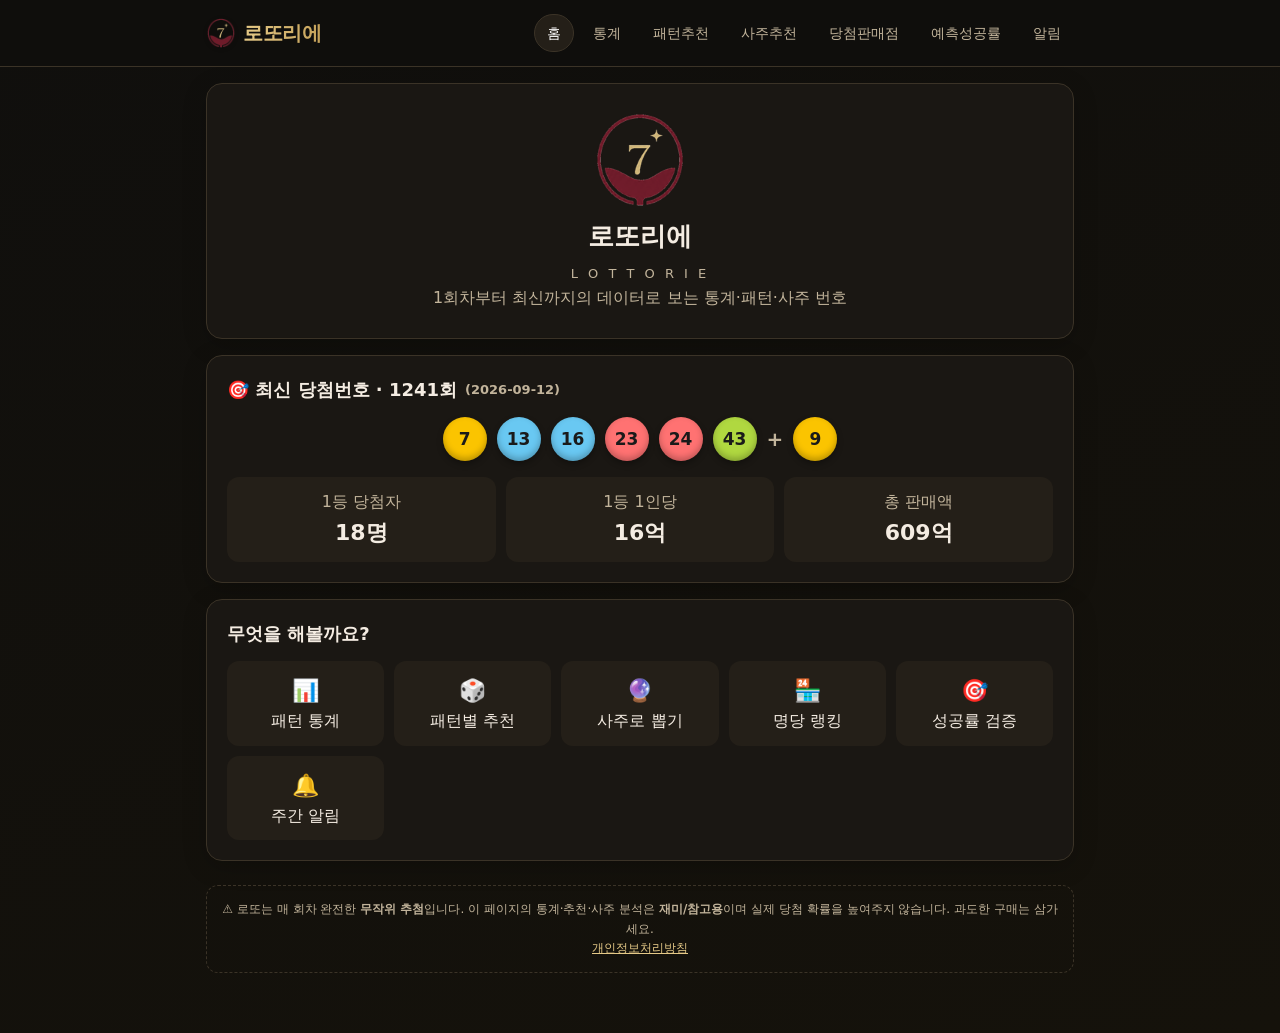
==== docs/index.html @ 9580b94c "자동 업데이트: 최신 회차 반영" ====
<!DOCTYPE html>
<html lang="ko">
<head>
<meta charset="utf-8">
<meta name="viewport" content="width=device-width, initial-scale=1">
<title>로또리에 Lottorie — 통계·패턴·사주 번호</title>
<link rel="icon" type="image/png" href="[data-uri]">
<link rel="apple-touch-icon" href="[data-uri]">
<style>
:root{--bg:#100f0d;--card:#1a1713;--card2:#241f18;--line:#3b3327;--txt:#f4ece2;
--muted:#c2b49b;--accent:#e5c987;--accent2:#c5a25a;--good:#4fb98a;--warn:#e5c987;
--wine:#7a1f2f;--gold:#e5c987;}
*{box-sizing:border-box;margin:0;padding:0}
body{font-family:'Malgun Gothic','Apple SD Gothic Neo',system-ui,sans-serif;
background:linear-gradient(160deg,#100f0d,#15120b);color:var(--txt);min-height:100vh;line-height:1.6}
a{color:inherit;text-decoration:none}
.wrap{max-width:900px;margin:0 auto;padding:0 16px 60px}
header{position:sticky;top:0;z-index:10;background:rgba(16,15,13,.95);backdrop-filter:blur(8px);border-bottom:1px solid var(--line)}
.head-in{max-width:900px;margin:0 auto;padding:14px 16px;display:flex;align-items:center;gap:10px;flex-wrap:wrap}
.logo{font-size:20px;font-weight:800;letter-spacing:-.5px;cursor:pointer;display:inline-flex;align-items:center;gap:7px}
.logo-img{width:30px;height:30px;object-fit:contain;filter:drop-shadow(0 1px 2px rgba(0,0,0,.3))}
.hero-logo{width:96px;height:96px;object-fit:contain;display:block;margin:0 auto 8px}
[onclick]{cursor:pointer}   /* 클릭 가능한 요소는 손가락 커서 */
.logo span{background:linear-gradient(90deg,var(--accent),var(--accent2));-webkit-background-clip:text;background-clip:text;color:transparent}
nav{display:flex;gap:6px;flex-wrap:wrap;margin-left:auto}
nav a{padding:7px 12px;border-radius:20px;font-size:14px;color:var(--muted);border:1px solid transparent;cursor:pointer}
nav a:hover{color:#fff;background:var(--card)}
nav a.active{color:#fff;background:var(--card2);border-color:var(--line)}
.card{background:var(--card);border:1px solid var(--line);border-radius:16px;padding:20px;margin:16px 0;box-shadow:0 6px 24px rgba(0,0,0,.2)}
.card h2{font-size:18px;margin-bottom:12px;display:flex;align-items:center;gap:8px}
.card h3{font-size:15px;color:var(--muted);margin:14px 0 8px}
.hero{text-align:center;padding:28px 20px}.hero h1{font-size:26px;margin-bottom:6px}.hero p{color:var(--muted)}
.balls{display:flex;gap:10px;flex-wrap:wrap;justify-content:center;margin:10px 0}
.ball{width:44px;height:44px;border-radius:50%;display:flex;align-items:center;justify-content:center;font-weight:800;color:#1a1a1a;font-size:17px;box-shadow:inset 0 -3px 6px rgba(0,0,0,.25),0 3px 6px rgba(0,0,0,.3)}
.b1{background:#fbc400}.b2{background:#69c8f2}.b3{background:#ff7272}.b4{background:#aaaaaa}.b5{background:#b0d840}
.ball.sm{width:34px;height:34px;font-size:14px}
.plus{align-self:center;color:var(--muted);font-weight:800;font-size:20px}
.ball-oh{font-size:12px;color:var(--muted);text-align:center;width:44px}
.btn{display:inline-block;padding:11px 20px;border-radius:12px;border:none;cursor:pointer;font-weight:700;font-size:15px;color:#fff;background:linear-gradient(135deg,#9a2739,#6f1b29);box-shadow:0 2px 10px rgba(122,31,47,.35)}
.btn:hover{filter:brightness(1.1)}.btn.ghost{background:var(--card2);border:1px solid var(--line)}
label{display:block;font-size:13px;color:var(--muted);margin:10px 0 4px}
input,select{width:100%;padding:10px 12px;border-radius:10px;border:1px solid var(--line);background:var(--card2);color:#fff;font-size:15px}
.row{display:flex;gap:10px;flex-wrap:wrap}.row>div{flex:1;min-width:90px}
.radio{display:inline-flex;gap:6px;align-items:center;width:auto;margin-right:14px}.radio input{width:auto}
table{width:100%;border-collapse:collapse;font-size:14px}
th,td{padding:9px 8px;text-align:left;border-bottom:1px solid var(--line)}
th{color:var(--muted);font-weight:600}tr:hover td{background:var(--card2)}
.rank-badge{display:inline-block;min-width:26px;text-align:center;padding:2px 8px;border-radius:8px;background:var(--card2);font-weight:700;font-size:13px}
.gold{background:linear-gradient(135deg,#f0dca2,#d8b46a);color:#2a1a10}
.freqrow{display:flex;align-items:center;gap:8px;margin:3px 0;font-size:13px}
.freqrow .n{width:28px;color:var(--muted)}
.bar{height:14px;border-radius:7px;background:linear-gradient(90deg,var(--accent),var(--accent2))}
.tag{display:inline-block;padding:3px 10px;border-radius:20px;font-size:12px;background:var(--card2);border:1px solid var(--line);color:var(--muted)}
.oh-목{color:#7ee081}.oh-화{color:#ff8a8a}.oh-토{color:#ffd479}.oh-금{color:#e0e0e0}.oh-수{color:#7ab8ff}
.grid{display:grid;grid-template-columns:repeat(auto-fit,minmax(150px,1fr));gap:10px}
.mini{background:var(--card2);border-radius:12px;padding:12px;text-align:center}.mini .big{font-size:22px;font-weight:800}
.muted{color:var(--muted)}
.disc{font-size:12px;color:var(--muted);text-align:center;margin-top:24px;padding:14px;border:1px dashed var(--line);border-radius:12px}
.strat{border-left:3px solid var(--accent);padding-left:12px;margin:14px 0}.strat .name{font-weight:700}
.page{display:none}.page.active{display:block}
</style>
</head>
<body>
<header><div class="head-in">
  <div class="logo" onclick="go('home')" title="홈으로"><img class="logo-img" src="[data-uri]" alt=""><span>로또리에</span></div>
  <nav id="nav">
    <a data-p="home" class="active">홈</a>
    <a data-p="stats">통계</a>
    <a data-p="rec">패턴추천</a>
    <a data-p="saju">사주추천</a>
    <a data-p="stores">당첨판매점</a>
    <a data-p="predict">예측성공률</a>
    <a data-p="notif">알림</a>
  </nav>
</div></header>

<div class="wrap">
  <div id="home" class="page active"></div>
  <div id="stats" class="page"></div>
  <div id="rec" class="page"></div>
  <div id="saju" class="page"></div>
  <div id="stores" class="page"></div>
  <div id="predict" class="page"></div>
  <div id="notif" class="page"></div>

  <div class="disc">⚠️ 로또는 매 회차 완전한 <b>무작위 추첨</b>입니다. 이 페이지의 통계·추천·사주 분석은
  <b>재미/참고용</b>이며 실제 당첨 확률을 높여주지 않습니다. 과도한 구매는 삼가세요.<br>
  <a href="privacy.html" style="color:var(--gold);text-decoration:underline">개인정보처리방침</a></div>
</div>

<script>
const DATA = {"draws":[[1,"2002-12-07",10,23,29,33,37,40,16,0,0,3681782000],[2,"2002-12-14",9,13,21,25,32,42,2,1,2002006800,4904274000],[3,"2002-12-21",11,16,19,21,27,31,30,1,2000000000,4729342000],[4,"2002-12-28",14,27,30,31,40,42,2,0,0,5271464000],[5,"2003-01-04",16,24,29,40,41,42,3,0,0,6277102000],[6,"2003-01-11",14,15,26,27,40,42,34,1,6574451700,15305356000],[7,"2003-01-18",2,9,16,25,26,40,42,0,0,12794890000],[8,"2003-01-25",8,19,25,34,37,39,9,0,0,20751450000],[9,"2003-02-01",2,4,16,17,36,39,14,0,0,73624020000],[10,"2003-02-08",9,25,30,33,41,44,6,13,6430437900,260856392000],[11,"2003-02-15",1,7,36,37,41,42,14,5,4780152300,91925306000],[12,"2003-02-22",2,11,21,25,39,45,44,12,1348845700,76255508000],[13,"2003-03-01",22,23,25,37,38,42,26,0,0,66532136000],[14,"2003-03-08",2,6,12,31,33,40,15,4,9375048300,99838648000],[15,"2003-03-15",3,4,16,30,31,37,13,1,17014245000,73264910000],[16,"2003-03-22",6,7,24,37,38,40,33,4,4377146100,75777348000],[17,"2003-03-29",3,4,9,17,32,37,1,3,5349491200,72718152000],[18,"2003-04-05",3,12,13,19,32,35,29,0,0,66371660000],[19,"2003-04-12",6,30,38,39,40,43,26,1,40722959400,105957818000],[20,"2003-04-19",10,14,18,20,23,30,41,1,19352212800,81056776000],[21,"2003-04-26",6,12,17,18,31,32,21,23,797475400,84247142000],[22,"2003-05-03",4,5,6,8,17,39,25,4,4552194900,79455152000],[23,"2003-05-10",5,13,17,18,33,42,44,4,4317947700,77374256000],[24,"2003-05-17",7,8,27,29,36,43,6,0,0,78486634000],[25,"2003-05-24",2,4,21,26,43,44,16,2,24227745300,120073768000],[26,"2003-05-31",4,5,7,18,20,25,31,5,3495069900,80193026000],[27,"2003-06-07",1,20,26,28,37,43,27,2,9543982500,76145050000],[28,"2003-06-14",9,18,23,25,35,37,1,10,1700361100,75448366000],[29,"2003-06-21",1,5,13,34,39,40,11,5,3552594000,74523120000],[30,"2003-06-28",8,17,20,35,36,44,4,2,8728555500,72399690000],[31,"2003-07-05",7,9,18,23,28,35,32,2,8106672900,71317306000],[32,"2003-07-12",6,14,19,25,34,44,11,10,1634528300,71179198000],[33,"2003-07-19",4,7,32,33,40,41,9,1,14903517600,67457252000],[34,"2003-07-26",9,26,35,37,40,42,2,5,3056918000,69389894000],[35,"2003-08-02",2,3,11,26,37,43,39,3,5054598200,66143062000],[36,"2003-08-09",1,10,23,26,28,40,31,1,16014475800,66856686000],[37,"2003-08-16",7,27,30,33,35,37,42,3,4985999400,65509794000],[38,"2003-08-23",16,17,22,30,37,43,36,3,5374866400,67369284000],[39,"2003-08-30",6,7,13,15,21,43,8,6,2623748800,66094476000],[40,"2003-09-06",7,13,18,19,25,26,6,13,1147652400,65699086000],[41,"2003-09-13",13,20,23,35,38,43,34,0,0,57624562000],[42,"2003-09-20",17,18,19,21,23,32,1,6,6899280100,119909740000],[43,"2003-09-27",6,31,35,38,39,44,1,1,17749630800,74686296000],[44,"2003-10-04",3,11,21,30,38,45,39,5,3362155800,69956950000],[45,"2003-10-11",1,10,20,27,33,35,17,2,8356417800,71216232000],[46,"2003-10-18",8,13,15,23,31,38,39,3,5327758800,68181568000],[47,"2003-10-25",14,17,26,31,36,45,27,5,3250042400,67756694000],[48,"2003-11-01",6,10,18,26,37,38,3,6,2415673600,65806832000],[49,"2003-11-08",4,7,16,19,33,40,30,7,1967504600,64501142000],[50,"2003-11-15",2,10,12,15,22,44,1,3,5227061400,65563234000],[51,"2003-11-22",2,3,11,16,26,44,35,6,2421117000,62553680000],[52,"2003-11-29",2,4,15,16,20,29,1,4,3900844900,64393446000],[53,"2003-12-06",7,8,14,32,33,39,42,3,5014371000,64996010000],[54,"2003-12-13",1,8,21,27,36,39,37,3,5148626600,63833006000],[55,"2003-12-20",17,21,31,37,40,44,7,2,7088799600,62195764000],[56,"2003-12-27",10,14,30,31,33,37,19,4,3777570900,65258932000],[57,"2004-01-03",7,10,16,25,29,44,6,4,4114411900,70132666000],[58,"2004-01-10",10,24,25,33,40,44,1,4,3676429200,66638136000],[59,"2004-01-17",6,29,36,39,41,45,13,4,4127587300,67563698000],[60,"2004-01-24",2,8,25,36,39,42,11,7,2172504600,65405936000],[61,"2004-01-31",14,15,19,30,38,43,8,5,3541038800,73312994000],[62,"2004-02-07",3,8,15,27,29,35,21,1,15817286400,66740368000],[63,"2004-02-14",3,20,23,36,38,40,5,2,7922245500,67074050000],[64,"2004-02-21",14,15,18,21,26,36,39,4,3899818000,65085154000],[65,"2004-02-28",4,25,33,36,40,43,39,4,3727945800,66685144000],[66,"2004-03-06",2,3,7,17,22,24,45,4,3685138200,63378796000],[67,"2004-03-13",3,7,10,15,36,38,33,7,2114436500,64314872000],[68,"2004-03-20",10,12,15,16,26,39,38,5,2945882100,63813236000],[69,"2004-03-27",5,8,14,15,19,39,35,3,4962712200,63711302000],[70,"2004-04-03",5,19,22,25,28,43,26,3,5031277800,63232578000],[71,"2004-04-10",5,9,12,16,29,41,21,0,0,62889986000],[72,"2004-04-17",2,4,11,17,26,27,1,13,3260524600,125651214000],[73,"2004-04-24",3,12,18,32,40,43,38,6,2766662100,72635862000],[74,"2004-05-01",6,15,17,18,35,40,23,3,5284949800,68902158000],[75,"2004-05-08",2,5,24,32,34,44,28,4,3914616900,66138372000],[76,"2004-05-15",1,3,15,22,25,37,43,2,7451022600,65083924000],[77,"2004-05-22",2,18,29,32,43,44,37,3,5155758600,64420666000],[78,"2004-05-29",10,13,25,29,33,35,38,4,3519850000,61257794000],[79,"2004-06-05",3,12,24,27,30,32,14,4,3416443800,60390004000],[80,"2004-06-12",17,18,24,25,26,30,1,1,13809540000,60160440000],[81,"2004-06-19",5,7,11,13,20,33,6,5,2714288880,60983308000],[82,"2004-06-26",1,2,3,14,27,42,39,1,14562494400,61302808000],[83,"2004-07-03",6,10,15,17,19,34,14,2,7086948300,62512062000],[84,"2004-07-10",16,23,27,34,42,45,11,2,7669779000,62780760000],[85,"2004-07-17",6,8,13,23,31,36,21,4,3462109800,59451304000],[86,"2004-07-24",2,12,37,39,41,45,33,1,14252186400,59835968000],[87,"2004-07-31",4,12,16,23,34,43,26,11,1799358055,83793642000],[88,"2004-08-07",1,17,20,24,30,41,27,4,3069709650,51910612000],[89,"2004-08-14",4,26,28,29,33,40,37,3,4248321900,55102179000],[90,"2004-08-21",17,20,29,35,38,44,10,4,3291435300,55493544000],[91,"2004-08-28",1,21,24,26,29,42,27,4,3582902400,59061052000],[92,"2004-09-04",3,14,24,33,35,36,17,11,1233270846,58296001000],[93,"2004-09-11",6,22,24,36,38,44,19,6,2269178150,57236313000],[94,"2004-09-18",5,32,34,40,41,45,6,6,2245339950,57144729000],[95,"2004-09-25",8,17,27,31,34,43,14,8,1747741238,60077493000],[96,"2004-10-02",1,3,8,21,22,31,20,7,1847133515,54217572000],[97,"2004-10-09",6,7,14,15,20,36,3,9,1496214000,57713200000],[98,"2004-10-16",6,9,16,23,24,32,43,4,3177972300,56231084000],[99,"2004-10-23",1,3,10,27,29,37,11,6,2169219050,56207491000],[100,"2004-10-30",1,7,11,23,37,42,6,4,3315315525,56561977000],[101,"2004-11-06",1,3,17,32,35,45,8,5,2707297500,57585065000],[102,"2004-11-13",17,22,24,26,35,40,42,9,1457153067,56937962000],[103,"2004-11-20",5,14,15,27,30,45,10,8,1691589563,57420615000],[104,"2004-11-27",17,32,33,34,42,44,35,2,6610743750,56533705000],[105,"2004-12-04",8,10,20,34,41,45,28,4,3416781450,57479716000],[106,"2004-12-11",4,10,12,22,24,33,29,16,810461157,57384485000],[107,"2004-12-18",1,4,5,6,9,31,17,2,6679927800,57545202000],[108,"2004-12-25",7,18,22,23,29,44,12,7,1998900772,58875228000],[109,"2005-01-01",1,5,34,36,42,44,33,12,1246838200,62584098000],[110,"2005-01-08",7,20,22,23,29,43,1,3,4566262000,57625490000],[111,"2005-01-15",7,18,31,33,36,40,27,6,2199047450,57876999000],[112,"2005-01-22",26,29,30,33,41,42,43,9,1567271167,59292005000],[113,"2005-01-29",4,9,28,33,36,45,26,9,1561528934,59258248000],[114,"2005-02-05",11,14,19,26,28,41,2,6,2362345050,60079401000],[115,"2005-02-12",1,2,6,9,25,28,31,9,1488589567,59130557000],[116,"2005-02-19",2,4,25,31,34,37,17,7,1997747315,61606084000],[117,"2005-02-26",5,10,22,34,36,44,35,9,1558378334,59429610000],[118,"2005-03-05",3,4,10,17,19,22,38,10,1297989720,57171934000],[119,"2005-03-12",3,11,13,14,17,21,38,9,1474899400,57800632000],[120,"2005-03-19",4,6,10,11,32,37,30,3,4364530300,57418983000],[121,"2005-03-26",12,28,30,34,38,43,9,2,6839648100,57134544000],[122,"2005-04-02",1,11,16,17,36,40,8,9,1450073800,56171704000],[123,"2005-04-09",7,17,18,28,30,45,27,5,2532982680,54097448000],[124,"2005-04-16",4,16,23,25,29,42,1,9,1395936267,54180838000],[125,"2005-04-23",2,8,32,33,35,36,18,7,1754870786,53149705000],[126,"2005-04-30",7,20,22,27,40,43,1,9,1369301500,52748965000],[127,"2005-05-07",3,5,10,29,32,43,35,6,1965939150,50752603000],[128,"2005-05-14",12,30,34,36,37,45,39,6,2064043100,52310392000],[129,"2005-05-21",19,23,25,28,38,42,17,11,1093629655,51555754000],[130,"2005-05-28",7,19,24,27,42,45,31,4,3036496650,51359012000],[131,"2005-06-04",8,10,11,14,15,21,37,8,1451214488,50231773000],[132,"2005-06-11",3,17,23,34,41,45,43,4,2920473525,49921897000],[133,"2005-06-18",4,7,15,18,23,26,13,8,1450242600,50889926000],[134,"2005-06-25",3,12,20,23,31,35,43,5,2349155100,50445575000],[135,"2005-07-02",6,14,22,28,35,39,16,7,1717293515,51062672000],[136,"2005-07-09",2,16,30,36,41,42,11,6,1997694150,51144633000],[137,"2005-07-16",7,9,20,25,36,39,15,9,1270403467,49978654000],[138,"2005-07-23",10,11,27,28,37,39,19,5,2227152000,47688450000],[139,"2005-07-30",9,11,15,20,28,43,13,7,1650210215,48371085000],[140,"2005-08-06",3,13,17,18,19,28,8,5,2109462840,45983464000],[141,"2005-08-13",8,12,29,31,42,43,2,6,1900552400,48016958000],[142,"2005-08-20",12,16,30,34,40,44,19,11,1018265564,48012844000],[143,"2005-08-27",26,27,28,42,43,45,8,3,3954584700,49415357000],[144,"2005-09-03",4,15,17,26,36,37,43,8,1402440413,49202521000],[145,"2005-09-10",2,3,13,20,27,44,9,3,3797838200,48913832000],[146,"2005-09-17",2,19,27,35,41,42,25,2,6043415250,50677555000],[147,"2005-09-24",4,6,13,21,40,42,36,7,1700040215,50345605000],[148,"2005-10-01",21,25,33,34,35,36,17,5,2323596420,49523247000],[149,"2005-10-08",2,11,21,34,41,42,27,7,1639052143,48406950000],[150,"2005-10-15",2,18,25,28,37,39,16,4,2831645850,48763778000],[151,"2005-10-22",1,2,10,13,18,19,15,4,2716634025,47357067000],[152,"2005-10-29",1,5,13,26,29,34,43,5,2278131840,48180334000],[153,"2005-11-05",3,8,11,12,13,36,33,4,2730526125,47777735000],[154,"2005-11-12",6,19,21,35,40,45,20,4,2836628700,48022386000],[155,"2005-11-19",16,19,20,32,33,41,4,9,1193005734,46140202000],[156,"2005-11-26",5,18,28,30,42,45,2,8,1401099900,47344584000],[157,"2005-12-03",19,26,30,33,35,39,37,2,5484903750,46853365000],[158,"2005-12-10",4,9,13,18,21,34,7,10,1069544340,46368888000],[159,"2005-12-17",1,18,30,41,42,43,32,6,1755407300,44311926000],[160,"2005-12-24",3,7,8,34,39,41,1,2,5490805350,46833239000],[161,"2005-12-31",22,34,36,40,42,45,44,7,1996876272,53096453000],[162,"2006-01-07",1,5,21,25,38,41,24,5,2308265760,49050086000],[163,"2006-01-14",7,11,26,28,29,44,16,7,1629726515,49018952000],[164,"2006-01-21",6,9,10,11,39,41,27,3,4054937900,53052119000],[165,"2006-01-28",5,13,18,19,22,42,31,2,6767426700,58088118000],[166,"2006-02-04",9,12,27,36,39,45,14,11,1111299982,52157466000],[167,"2006-02-11",24,27,28,30,36,39,4,5,2491222920,52744392000],[168,"2006-02-18",3,10,31,40,42,43,30,5,2349946920,51496212000],[169,"2006-02-25",16,27,35,37,43,45,19,5,2482888380,52076183000],[170,"2006-03-04",2,11,13,15,31,42,10,6,1923108250,49718245000],[171,"2006-03-11",4,16,25,29,34,35,1,6,1961339700,50357474000],[172,"2006-03-18",4,19,21,24,26,41,35,11,1081154073,50758266000],[173,"2006-03-25",3,9,24,30,33,34,18,8,1487736788,52286521000],[174,"2006-04-01",13,14,18,22,35,39,16,7,1771103058,52340568000],[175,"2006-04-08",19,26,28,31,33,36,17,5,2371132620,50895147000],[176,"2006-04-15",4,17,30,32,33,34,15,5,2314663080,50488528000],[177,"2006-04-22",1,10,13,16,37,43,6,7,1693285500,50480325000],[178,"2006-04-29",1,5,11,12,18,23,9,5,2254621080,49582758000],[179,"2006-05-06",5,9,17,25,39,43,32,10,1081093920,47291694000],[180,"2006-05-13",2,15,20,21,29,34,22,2,5763371550,48895477000],[181,"2006-05-20",14,21,23,32,40,45,44,6,1941763300,49124446000],[182,"2006-05-27",13,15,27,29,34,40,35,3,3721439400,47222594000],[183,"2006-06-03",2,18,24,34,40,42,5,6,1777221500,45938460000],[184,"2006-06-10",1,2,6,16,20,33,41,6,1747753050,45503351000],[185,"2006-06-17",1,2,4,8,19,38,14,3,3522485800,45783088000],[186,"2006-06-24",4,10,14,19,21,45,9,9,1187882600,45484428000],[187,"2006-07-01",1,2,8,18,29,38,42,7,1544733900,45855961000],[188,"2006-07-08",19,24,27,30,31,34,36,3,3501405200,45176242000],[189,"2006-07-15",8,14,32,35,37,45,28,3,3461775100,43650551000],[190,"2006-07-22",8,14,18,30,31,44,15,6,1784159450,44864459000],[191,"2006-07-29",5,6,24,25,32,37,8,4,2577114675,44534869000],[192,"2006-08-05",4,8,11,18,37,45,33,4,2445348375,42035065000],[193,"2006-08-12",6,14,18,26,36,39,13,3,3404449700,43788477000],[194,"2006-08-19",15,20,23,26,39,44,28,4,2650567875,44511515000],[195,"2006-08-26",7,10,19,22,35,40,31,11,918992591,44374725000],[196,"2006-09-02",35,36,37,41,44,45,30,15,727876520,45773496000],[197,"2006-09-09",7,12,16,34,42,45,4,6,1803018300,45993306000],[198,"2006-09-16",12,19,20,25,41,45,2,6,1797855050,45614021000],[199,"2006-09-23",14,21,22,25,30,36,43,2,5344252200,45021068000],[200,"2006-09-30",5,6,13,14,17,20,7,8,1344616613,46640423000],[201,"2006-10-07",3,11,24,38,39,44,26,1,9719465400,42254768000],[202,"2006-10-14",12,14,27,33,39,44,17,6,1893391700,48304034000],[203,"2006-10-21",1,3,11,24,30,32,7,5,2164564740,47033359000],[204,"2006-10-28",3,12,14,35,40,45,5,8,1358347125,46077750000],[205,"2006-11-04",1,3,21,29,35,37,30,6,1835221800,46330516000],[206,"2006-11-11",1,2,3,15,20,25,43,5,2032859340,44326979000],[207,"2006-11-18",3,11,14,31,32,37,38,5,2104673760,45282336000],[208,"2006-11-25",14,25,31,34,40,44,24,6,1760767400,45516378000],[209,"2006-12-02",2,7,18,20,24,33,37,6,1660896350,43753377000],[210,"2006-12-09",10,19,22,23,25,37,39,2,5139085950,44757963000],[211,"2006-12-16",12,13,17,20,33,41,8,10,1035800250,45332675000],[212,"2006-12-23",11,12,18,21,31,38,8,4,2660747250,46139120000],[213,"2006-12-30",2,3,4,5,20,24,42,8,1376678025,48745094000],[214,"2007-01-06",5,7,20,25,28,37,32,8,1406980875,49195740000],[215,"2007-01-13",2,3,7,15,43,44,4,7,1587689615,47675761000],[216,"2007-01-20",7,16,17,33,36,40,1,13,848506108,48342018000],[217,"2007-01-27",16,20,27,33,35,39,38,7,1611246172,48260644000],[218,"2007-02-03",1,8,14,18,29,44,20,4,2779075800,47018314000],[219,"2007-02-10",4,11,20,26,35,37,16,9,1208409167,46903745000],[220,"2007-02-17",5,11,19,21,34,43,31,6,1958094950,50383399000],[221,"2007-02-24",2,20,33,35,37,40,10,6,1800104250,47674135000],[222,"2007-03-03",5,7,28,29,39,43,44,5,2275193820,47735197000],[223,"2007-03-10",1,3,18,20,26,27,38,7,1498170600,46036874000],[224,"2007-03-17",4,19,26,27,30,42,7,6,1808969950,46435109000],[225,"2007-03-24",5,11,13,19,31,36,7,6,1777201800,46352016000],[226,"2007-03-31",2,6,8,14,21,22,34,6,1744100150,45145643000],[227,"2007-04-07",4,5,15,16,22,42,2,2,5253542400,44444776000],[228,"2007-04-14",17,25,35,36,39,44,23,9,1146700334,44764100000],[229,"2007-04-21",4,5,9,11,23,38,35,7,1451441100,44762989000],[230,"2007-04-28",5,11,14,29,32,33,12,8,1292929163,44191351000],[231,"2007-05-05",5,10,19,31,44,45,27,9,1088365900,42355627000],[232,"2007-05-12",8,9,10,12,24,44,35,9,1110918400,43564632000],[233,"2007-05-19",4,6,13,17,28,40,39,10,999153750,43516805000],[234,"2007-05-26",13,21,22,24,26,37,4,4,2519743875,42814085000],[235,"2007-06-02",21,22,26,27,31,37,8,3,3433330100,43347391000],[236,"2007-06-09",1,4,8,13,37,39,7,2,5030040150,42941871000],[237,"2007-06-16",1,11,17,21,24,44,33,7,1440630729,43358287000],[238,"2007-06-23",2,4,15,28,31,34,35,9,1121660567,42952477000],[239,"2007-06-30",11,15,24,39,41,44,7,9,1134140167,43296565000],[240,"2007-07-07",6,10,16,40,41,43,21,2,5098251450,43603443000],[241,"2007-07-14",2,16,24,27,28,35,21,4,2552016300,43246894000],[242,"2007-07-21",4,19,20,21,32,34,43,8,1234542375,42679760000],[243,"2007-07-28",2,12,17,19,28,42,34,4,2408850000,41304830000],[244,"2007-08-04",13,16,25,36,37,38,19,1,9121583100,39411047000],[245,"2007-08-11",9,11,27,31,32,38,22,7,1382583129,41854623000],[246,"2007-08-18",13,18,21,23,26,39,15,5,1911774240,41453154000],[247,"2007-08-25",12,15,28,36,39,40,13,6,1669313900,42231698000],[248,"2007-09-01",3,8,17,23,38,45,13,8,1227479363,42348403000],[249,"2007-09-08",3,8,27,31,41,44,11,6,1663568700,42539134000],[250,"2007-09-15",19,23,30,37,43,45,38,5,1994726280,42122808000],[251,"2007-09-22",6,7,19,25,28,38,45,8,1282616400,44493014000],[252,"2007-09-29",14,23,26,31,39,45,28,7,1391089715,41207920000],[253,"2007-10-06",8,19,25,31,34,36,33,4,2466189525,42309347000],[254,"2007-10-13",1,5,19,20,24,30,27,1,9741015900,42259113000],[255,"2007-10-20",1,5,6,24,27,42,32,6,1598618550,41425341000],[256,"2007-10-27",4,11,14,21,23,43,32,2,4891017000,41996580000],[257,"2007-11-03",6,13,27,31,32,37,4,4,2391377025,41433637000],[258,"2007-11-10",14,27,30,31,38,40,17,4,2426434350,41364428000],[259,"2007-11-17",4,5,14,35,42,45,34,2,4838533500,40905570000],[260,"2007-11-24",7,12,15,24,37,40,43,4,2310085575,40140211000],[261,"2007-12-01",6,11,16,18,31,43,2,3,3192299100,20607538165],[262,"2007-12-08",9,12,24,25,29,31,36,2,4518741600,19616145108],[263,"2007-12-15",1,27,28,32,37,40,18,6,1551704900,19838573376],[264,"2007-12-22",9,16,27,36,41,44,5,7,1344889200,19891628839],[265,"2007-12-29",5,9,34,37,38,39,12,8,1200838575,20456996760],[266,"2008-01-05",3,4,9,11,22,42,37,3,3207211700,20968541748],[267,"2008-01-12",7,8,24,34,36,41,1,3,3257663300,20917945142],[268,"2008-01-19",3,10,19,24,32,45,12,7,1350954515,20606907527],[269,"2008-01-26",5,18,20,36,42,43,32,5,1961399940,20678823238],[270,"2008-02-02",5,9,12,20,21,26,27,5,1927830060,20922697382],[271,"2008-02-09",3,8,9,27,29,40,36,6,1565918150,20439844690],[272,"2008-02-16",7,9,12,27,39,43,28,9,1104622800,21655346728],[273,"2008-02-23",1,8,24,31,34,44,6,3,3339543100,21408110043],[274,"2008-03-01",13,14,15,26,35,39,25,4,2505085575,21315887777],[275,"2008-03-08",14,19,20,35,38,40,26,1,10044066900,21164930256],[276,"2008-03-15",4,15,21,33,39,41,25,3,3312569000,21283853797],[277,"2008-03-22",10,12,13,15,25,29,20,3,3272627800,20934378077],[278,"2008-03-29",3,11,37,39,41,43,13,3,3186530000,20544124135],[279,"2008-04-05",7,16,31,36,37,38,11,5,1914205320,20565294210],[280,"2008-04-12",10,11,23,24,36,37,35,7,1355258529,20337006236],[281,"2008-04-19",1,3,4,6,14,41,12,6,1554683200,20400303156],[282,"2008-04-26",2,5,10,18,31,32,30,7,1322052643,20525598068],[283,"2008-05-03",6,8,18,31,38,45,42,3,3137224600,20066701007],[284,"2008-05-10",2,7,15,24,30,45,28,3,3117640300,19886739840],[285,"2008-05-17",13,33,37,40,41,45,2,3,3164370100,20182483433],[286,"2008-05-24",1,15,19,40,42,44,17,3,3236566300,20472256211],[287,"2008-05-31",6,12,24,27,35,37,41,7,1328657100,20311748165],[288,"2008-06-07",1,12,17,28,35,41,10,4,2357261550,19985090526],[289,"2008-06-14",3,14,33,37,38,42,10,0,0,19703321500],[290,"2008-06-21",8,13,18,32,39,45,7,13,2149214424,49362920581],[291,"2008-06-28",3,7,8,18,20,42,45,7,1450585200,22071714263],[292,"2008-07-05",17,18,31,32,33,34,10,14,720373950,21697345728],[293,"2008-07-12",1,9,17,21,29,33,24,6,1656764400,21199876103],[294,"2008-07-19",6,10,17,30,37,38,40,4,2406504975,20781906500],[295,"2008-07-26",1,4,12,16,18,38,8,0,0,21124067500],[296,"2008-08-02",3,8,15,27,30,45,44,8,3066088275,31688949500],[297,"2008-08-09",6,11,19,20,28,32,34,2,5056668750,21820737500],[298,"2008-08-16",5,9,27,29,37,40,19,1,9909778500,21575837500],[299,"2008-08-23",1,3,20,25,36,45,24,7,1483772529,22231954500],[300,"2008-08-30",7,9,10,12,26,38,39,12,836092425,22232523500],[301,"2008-09-06",7,11,13,33,37,43,26,7,1447385015,22188588500],[302,"2008-09-13",13,19,20,32,38,42,4,2,5472167250,23191302500],[303,"2008-09-20",2,14,17,30,38,45,43,6,1672749000,21420880000],[304,"2008-09-27",4,10,16,26,33,41,38,6,1661646150,21579326500],[305,"2008-10-04",7,8,18,21,23,39,9,5,2008210140,21980329500],[306,"2008-10-11",4,18,23,30,34,41,19,5,2102669520,22210731000],[307,"2008-10-18",5,15,21,23,25,45,12,4,2587643250,21940495000],[308,"2008-10-25",14,15,17,19,37,45,40,1,10232872800,21669708000],[309,"2008-11-01",1,2,5,11,18,36,22,11,901622946,22078764000],[310,"2008-11-08",1,5,19,28,34,41,16,8,1296713325,21859041000],[311,"2008-11-15",4,12,24,27,28,32,10,8,1237691063,21604607500],[312,"2008-11-22",2,3,5,6,12,20,25,15,629017820,21127695500],[313,"2008-11-29",9,17,34,35,43,45,2,6,1715422800,21836048000],[314,"2008-12-06",15,17,19,34,38,41,2,6,1660512200,21164047000],[315,"2008-12-13",1,13,33,35,43,45,23,8,1308728625,22169590000],[316,"2008-12-20",10,11,21,27,31,39,43,6,1673586400,22036884000],[317,"2008-12-27",3,10,11,22,36,39,8,4,2576258550,22067557000],[318,"2009-01-03",2,17,19,20,34,45,21,9,1207436600,23331864000],[319,"2009-01-10",5,8,22,28,33,42,37,5,2135659380,22717591500],[320,"2009-01-17",16,19,23,25,41,45,3,2,5513067900,23329943000],[321,"2009-01-24",12,18,20,21,25,34,42,6,1959136100,25308991000],[322,"2009-01-31",9,18,29,32,38,43,20,6,1904544700,24474147000],[323,"2009-02-07",10,14,15,32,36,42,3,8,1461025388,24604738500],[324,"2009-02-14",2,4,21,25,33,36,17,6,1865130350,23994158500],[325,"2009-02-21",7,17,20,32,44,45,33,6,1806122450,23318489500],[326,"2009-02-28",16,23,25,33,36,39,40,6,1832134550,23612275500],[327,"2009-03-07",6,12,13,17,32,44,24,12,882674750,22895780000],[328,"2009-03-14",1,6,9,16,17,28,24,6,1819795900,23658494000],[329,"2009-03-21",9,17,19,30,35,42,4,6,1830391200,23599252000],[330,"2009-03-28",3,4,16,17,19,20,23,9,1162280200,22929748000],[331,"2009-04-04",4,9,14,26,31,44,39,5,2165902620,23320733500],[332,"2009-04-11",16,17,34,36,42,45,3,8,1359448388,23021278500],[333,"2009-04-18",5,14,27,30,39,43,35,7,1550987143,23009535000],[334,"2009-04-25",13,15,21,29,39,43,33,7,1523002972,22219828000],[335,"2009-05-02",5,9,16,23,26,45,21,5,2037492480,21988739000],[336,"2009-05-09",3,5,20,34,35,44,16,6,1685632650,21534666500],[337,"2009-05-16",1,5,14,18,32,37,4,8,1257500513,21716233500],[338,"2009-05-23",2,13,34,38,42,45,16,3,3383431000,21568010000],[339,"2009-05-30",6,8,14,21,30,37,45,9,1096778334,21017820000],[340,"2009-06-06",18,24,26,29,34,38,32,7,1439393186,21446060500],[341,"2009-06-13",1,8,19,34,39,43,41,7,1497207772,22361224000],[342,"2009-06-20",1,13,14,33,34,43,25,3,3454095800,21891094000],[343,"2009-06-27",1,10,17,29,31,43,15,6,1717153000,21828230000],[344,"2009-07-04",1,2,15,28,34,45,38,7,1467106543,21919443000],[345,"2009-07-11",15,20,23,29,39,42,2,2,5203577550,21765468500],[346,"2009-07-18",5,13,14,22,44,45,33,5,2017727340,21431194500],[347,"2009-07-25",3,8,13,27,32,42,10,7,1456624286,22109870000],[348,"2009-08-01",3,14,17,20,24,31,34,3,3299994000,21393155000],[349,"2009-08-08",5,13,14,20,24,25,36,3,3353209000,21716935000],[350,"2009-08-15",1,8,18,24,29,33,35,9,1101052467,21340547000],[351,"2009-08-22",5,25,27,29,34,36,33,4,2583357150,21973746000],[352,"2009-08-29",5,16,17,20,26,41,24,6,1732858250,22359772500],[353,"2009-09-05",11,16,19,22,29,36,26,2,5290838250,22276462500],[354,"2009-09-12",14,19,36,43,44,45,1,5,2124464340,22354844500],[355,"2009-09-19",5,8,29,30,35,44,38,5,2145424800,22508525000],[356,"2009-09-26",2,8,14,25,29,45,24,9,1157185267,22342479000],[357,"2009-10-03",10,14,18,21,36,37,5,2,5313394350,22616204500],[358,"2009-10-10",1,9,10,12,21,40,37,3,3472654900,22825914500],[359,"2009-10-17",1,10,19,20,24,40,23,8,1286712600,22644128000],[360,"2009-10-24",4,16,23,25,35,40,27,3,3566716200,22859516000],[361,"2009-10-31",5,10,16,24,27,35,33,7,1473115115,22531338000],[362,"2009-11-07",2,3,22,27,30,40,29,6,1729424650,22168181500],[363,"2009-11-14",11,12,14,21,32,38,6,4,2615910600,22431974000],[364,"2009-11-21",2,5,7,14,16,40,4,4,2531914800,22096002000],[365,"2009-11-28",5,15,21,25,26,30,31,1,10697716800,22903033000],[366,"2009-12-05",5,12,19,26,27,44,38,2,5351553900,22981083000],[367,"2009-12-12",3,22,25,29,32,44,19,7,1581736586,23229653500],[368,"2009-12-19",11,21,24,30,39,45,26,7,1465825115,21873023000],[369,"2009-12-26",17,20,35,36,41,43,21,6,1842177750,23358137500],[370,"2010-01-02",16,18,24,42,44,45,17,7,1678941943,24881326000],[371,"2010-01-09",7,9,15,26,27,42,18,7,1524130543,22921583000],[372,"2010-01-16",8,11,14,16,18,21,13,9,1192593200,23083533000],[373,"2010-01-23",15,26,37,42,43,45,9,4,2791801125,23547532500],[374,"2010-01-30",11,13,15,17,25,34,26,2,5528717850,24040659500],[375,"2010-02-06",4,8,19,25,27,45,7,7,1581284058,23932469000],[376,"2010-02-13",1,11,13,24,28,40,7,6,1956915800,25328548000],[377,"2010-02-20",6,22,29,37,43,45,23,3,3912085400,24609217000],[378,"2010-02-27",5,22,29,31,34,39,43,5,2317698240,24433482000],[379,"2010-03-06",6,10,22,31,35,40,19,7,1598999786,23768842500],[380,"2010-03-13",1,2,8,17,26,37,27,4,2684274825,23582185500],[381,"2010-03-20",1,5,10,12,16,20,11,19,565738895,23971556500],[382,"2010-03-27",10,15,22,24,27,42,19,6,1846674900,23700644000],[383,"2010-04-03",4,15,28,33,37,40,25,3,3596522100,23033525500],[384,"2010-04-10",11,22,24,32,36,38,7,3,3658734200,23444471000],[385,"2010-04-17",7,12,19,21,29,32,9,7,1542032700,23121741500],[386,"2010-04-24",4,7,10,19,31,40,26,10,1042953330,22953665500],[387,"2010-05-01",1,26,31,34,40,43,20,4,2675533500,22729980000],[388,"2010-05-08",1,8,9,17,29,32,45,4,2545543875,22154352500],[389,"2010-05-15",7,16,18,20,23,26,3,5,2119027020,22767013500],[390,"2010-05-22",16,17,28,37,39,40,15,1,10373997900,22094836500],[391,"2010-05-29",10,11,18,22,28,39,30,1,10508749800,22580758000],[392,"2010-06-05",1,3,7,8,24,42,43,6,1713528700,22764342000],[393,"2010-06-12",9,16,28,40,41,43,21,8,1362003975,22994558000],[394,"2010-06-19",1,13,20,22,25,28,15,1,10654349100,22596168500],[395,"2010-06-26",11,15,20,26,31,35,7,7,1534635000,23096290000],[396,"2010-07-03",18,20,31,34,40,45,30,2,5296622400,22731868000],[397,"2010-07-10",12,13,17,22,25,33,8,3,3499519700,22945003500],[398,"2010-07-17",10,15,20,23,42,44,7,4,2680625550,22713652000],[399,"2010-07-24",1,2,9,17,19,42,20,8,1276854975,22775893000],[400,"2010-07-31",9,21,27,34,41,43,2,4,2669834325,22689865500],[401,"2010-08-07",6,12,18,31,38,43,9,9,1168214792,21745982500],[402,"2010-08-14",5,9,15,19,22,36,32,4,2662206188,22501473000],[403,"2010-08-21",10,14,22,24,28,37,26,5,2122396875,22455667500],[404,"2010-08-28",5,20,21,24,33,40,36,3,3566659375,22694912500],[405,"2010-09-04",1,2,10,25,26,44,4,3,3543878000,22610452000],[406,"2010-09-11",7,12,21,24,27,36,45,5,2156142450,23031103000],[407,"2010-09-18",6,7,13,16,24,25,1,7,1649707286,24214793000],[408,"2010-09-25",9,20,21,22,30,37,16,5,2235375825,23203355500],[409,"2010-10-02",6,9,21,31,32,40,38,4,2896989750,23962292000],[410,"2010-10-09",1,3,18,32,40,41,16,9,1249335709,23733908500],[411,"2010-10-16",11,14,22,35,37,39,5,12,953227563,23629561000],[412,"2010-10-23",4,7,39,41,42,45,40,7,1656199822,23533090000],[413,"2010-10-30",2,9,15,23,34,40,3,4,2814673500,23462862000],[414,"2010-11-06",2,14,15,22,23,44,43,1,11703832500,23455495000],[415,"2010-11-13",7,17,20,26,30,40,24,8,1334182407,23373024000],[416,"2010-11-20",5,6,8,11,22,26,44,10,1072037100,23427403000],[417,"2010-11-27",4,5,14,20,22,43,44,4,2818329938,22984128000],[418,"2010-12-04",11,13,15,26,28,34,31,8,1435649766,23529027500],[419,"2010-12-11",2,11,13,14,28,30,7,3,3796490750,23254148000],[420,"2010-12-18",4,9,10,29,31,34,27,8,1424856375,23672738000],[421,"2010-12-25",6,11,26,27,28,44,30,5,2321144325,23876010500],[422,"2011-01-01",8,15,19,21,34,44,12,6,2205251375,26365301000],[423,"2011-01-08",1,17,27,28,29,40,5,3,3896153875,24834155500],[424,"2011-01-15",10,11,26,31,34,44,30,10,1109480813,24364222500],[425,"2011-01-22",8,10,14,27,33,38,3,8,1534833000,25229847000],[426,"2011-01-29",4,17,18,27,39,43,19,4,3057233625,25733296000],[427,"2011-02-05",6,7,15,24,28,30,21,1,12571445625,26255527500],[428,"2011-02-12",12,16,19,22,37,40,8,9,1437683209,27342503500],[429,"2011-02-19",3,23,28,34,39,42,16,9,1485904709,26996916500],[430,"2011-02-26",1,3,16,18,30,34,44,8,1611763219,26597436000],[431,"2011-03-05",18,22,25,31,38,45,6,10,1268434013,25830973500],[432,"2011-03-12",2,3,5,11,27,39,33,5,2299427550,26174287000],[433,"2011-03-19",19,23,29,33,35,43,27,11,1182294410,26198303000],[434,"2011-03-26",3,13,20,24,33,37,35,8,1480060266,25789719500],[435,"2011-04-02",8,16,26,30,38,45,42,10,1287550013,26170633500],[436,"2011-04-09",9,14,20,22,33,34,28,8,1512266579,25434508500],[437,"2011-04-16",11,16,29,38,41,44,21,6,2096245438,25399208500],[438,"2011-04-23",6,12,20,26,29,38,45,9,1377142167,25185021000],[439,"2011-04-30",17,20,30,31,37,40,25,6,1900077375,24840354000],[440,"2011-05-07",10,22,28,34,36,44,2,6,1995873000,24905389000],[441,"2011-05-14",1,23,28,30,34,35,9,4,3170417063,25136061000],[442,"2011-05-21",25,27,29,36,38,40,41,9,1413413042,25609971500],[443,"2011-05-28",4,6,10,19,20,44,14,9,1327597584,25618036000],[444,"2011-06-04",11,13,23,35,43,45,17,3,4154188625,25336764500],[445,"2011-06-11",13,20,21,30,39,45,32,7,1791683036,25026540000],[446,"2011-06-18",1,11,12,14,26,35,6,3,4051247625,25297620500],[447,"2011-06-25",2,7,8,9,17,33,34,4,2657941125,24777521000],[448,"2011-07-02",3,7,13,27,40,41,36,3,4026212750,25670631000],[449,"2011-07-09",3,10,20,26,35,43,36,3,4059715250,25107136000],[450,"2011-07-16",6,14,19,21,23,31,13,6,1990391625,24866018000],[451,"2011-07-23",12,15,20,24,30,38,29,13,882138952,24930583500],[452,"2011-07-30",8,10,18,30,32,34,27,9,1276902000,24228379000],[453,"2011-08-06",12,24,33,38,40,42,30,5,2262732375,24027562500],[454,"2011-08-13",13,25,27,34,38,41,10,7,1609125590,24194605500],[455,"2011-08-20",4,19,20,26,30,35,24,7,1635711483,24384925500],[456,"2011-08-27",1,7,12,18,23,27,44,7,1598505054,24710340500],[457,"2011-09-03",8,10,18,23,27,40,33,10,1159902825,24839526000],[458,"2011-09-10",4,9,10,32,36,40,18,8,1608812625,26889128000],[459,"2011-09-17",4,6,10,14,25,40,12,7,1655842233,24945047500],[460,"2011-09-24",8,11,28,30,43,45,41,4,3180895782,25958817500],[461,"2011-10-01",11,18,26,31,37,40,43,6,1948674875,25312294000],[462,"2011-10-08",3,20,24,32,37,45,4,8,1483559297,24662777500],[463,"2011-10-15",23,29,31,33,34,44,40,0,0,24602575500],[464,"2011-10-22",6,12,15,34,42,44,4,13,3355721106,63386137000],[465,"2011-10-29",1,8,11,13,22,38,31,7,1923662893,28896647000],[466,"2011-11-05",4,10,13,23,32,44,20,9,1530313459,29157376500],[467,"2011-11-12",2,12,14,17,24,40,39,9,1435441084,28691953000],[468,"2011-11-19",8,13,15,28,37,43,17,9,1527197167,27799276000],[469,"2011-11-26",4,21,22,34,37,38,33,4,3330131250,26682470000],[470,"2011-12-03",10,16,20,39,41,42,27,3,4333330625,26956482500],[471,"2011-12-10",6,13,29,37,39,41,43,7,1939332858,26746170000],[472,"2011-12-17",16,25,26,31,36,43,44,7,1809656090,25964603500],[473,"2011-12-24",8,13,20,22,23,36,34,4,3250418063,26433618000],[474,"2011-12-31",4,13,18,31,33,45,43,15,936690800,29489241000],[475,"2012-01-07",1,9,14,16,21,29,3,8,1693923047,28021637500],[476,"2012-01-14",9,12,13,15,37,38,27,4,3439851469,27795909500],[477,"2012-01-21",14,25,29,32,33,45,37,8,1919011829,30400704500],[478,"2012-01-28",18,29,30,37,39,43,8,14,987224759,27487950500],[479,"2012-02-04",8,23,25,27,35,44,24,6,2233046500,27424417000],[480,"2012-02-11",3,5,10,17,30,31,16,4,2996742282,27707840500],[481,"2012-02-18",3,4,23,29,40,41,20,3,4639355750,27821308000],[482,"2012-02-25",1,10,16,24,25,35,43,7,1897921179,28100726000],[483,"2012-03-03",12,15,19,22,28,34,5,5,2567196675,27791329500],[484,"2012-03-10",1,3,27,28,32,45,11,6,2305303063,27942989500],[485,"2012-03-17",17,22,26,27,36,39,20,9,1501474917,27846439000],[486,"2012-03-24",1,2,23,25,38,40,43,13,1008634125,27270411500],[487,"2012-03-31",4,8,25,27,37,41,21,8,1638830766,27638251500],[488,"2012-04-07",2,8,17,30,31,38,25,10,1330393575,27106546000],[489,"2012-04-14",2,4,8,15,20,27,11,6,2106360625,26779245000],[490,"2012-04-21",2,7,26,29,40,43,42,7,1860234161,26295060500],[491,"2012-04-28",8,17,35,36,39,42,4,4,3304634438,26706937000],[492,"2012-05-05",22,27,31,35,37,40,42,5,2493013800,25846727000],[493,"2012-05-12",20,22,26,33,36,37,25,9,1451120334,26615919000],[494,"2012-05-19",5,7,8,15,30,43,22,12,1054588407,26660794500],[495,"2012-05-26",4,13,22,27,34,44,6,6,2111645000,26822980000],[496,"2012-06-02",4,13,20,29,36,41,39,4,3285932250,26457902000],[497,"2012-06-09",19,20,23,24,43,44,13,6,2222817813,26205792500],[498,"2012-06-16",13,14,24,32,39,41,3,4,3244503094,26425626500],[499,"2012-06-23",5,20,23,27,35,40,43,3,4070480250,26383816000],[500,"2012-06-30",3,4,12,20,24,34,41,9,1351072375,27006133500],[501,"2012-07-07",1,4,10,17,31,42,2,4,3025200094,26358855500],[502,"2012-07-14",6,22,28,32,34,40,26,6,2201458125,27000320000],[503,"2012-07-21",1,5,27,30,34,36,40,7,1853634911,26786102500],[504,"2012-07-28",6,14,22,26,43,44,31,9,1443236959,25893518500],[505,"2012-08-04",7,20,22,25,38,40,44,6,1917955188,24551611500],[506,"2012-08-11",6,9,11,22,24,30,31,3,4073333875,26181655500],[507,"2012-08-18",12,13,32,33,40,41,4,9,1416438875,26819386500],[508,"2012-08-25",5,27,31,34,35,43,37,8,1599557860,27005195500],[509,"2012-09-01",12,25,29,35,42,43,24,5,2689076100,26695179000],[510,"2012-09-08",12,29,32,33,39,40,42,5,2644158150,26982496000],[511,"2012-09-15",3,7,14,23,26,42,24,6,2165579250,26985154000],[512,"2012-09-22",4,5,9,13,26,27,1,13,940094452,27008900500],[513,"2012-09-29",5,8,21,23,27,33,12,3,4589624750,29158774000],[514,"2012-10-06",1,15,20,26,35,42,9,3,4451055500,27226202000],[515,"2012-10-13",2,11,12,15,23,37,8,1,13200466875,27629467500],[516,"2012-10-20",2,8,23,41,43,44,30,11,1294190182,28192881000],[517,"2012-10-27",1,9,12,28,36,41,10,5,2659057725,27234111500],[518,"2012-11-03",14,23,30,32,34,38,6,6,2263804125,27660783000],[519,"2012-11-10",6,8,13,16,30,43,3,7,1950601393,27807103000],[520,"2012-11-17",4,22,27,28,38,40,1,6,2167205438,27501898500],[521,"2012-11-24",3,7,18,29,32,36,19,8,1693420922,28092686500],[522,"2012-12-01",4,5,13,14,37,41,11,6,2281623000,28526689000],[523,"2012-12-08",1,4,37,38,40,45,7,7,1780355840,26839224500],[524,"2012-12-15",10,11,29,38,41,45,21,4,3491695594,27831051500],[525,"2012-12-22",11,23,26,29,39,44,22,9,1501132375,27783003500],[526,"2012-12-29",7,14,17,20,35,39,31,9,1491031959,28263903500],[527,"2013-01-05",1,12,22,32,33,42,38,13,1032386366,28492817000],[528,"2013-01-12",5,17,25,31,39,40,10,11,1197889125,28774270500],[529,"2013-01-19",18,20,24,27,31,42,39,8,1749114797,28822889500],[530,"2013-01-26",16,23,27,29,33,41,22,11,1231656239,28120541500],[531,"2013-02-02",1,5,9,21,27,35,45,9,1521519750,28783532000],[532,"2013-02-09",16,17,23,24,29,44,3,7,2216896286,30843692000],[533,"2013-02-16",9,14,15,17,31,33,23,8,1785671579,29637678500],[534,"2013-02-23",10,24,26,29,37,38,32,1,14215763250,29613731000],[535,"2013-03-02",11,12,14,15,18,39,34,3,4935603000,30261942000],[536,"2013-03-09",7,8,18,32,37,43,12,11,1308523603,29881734500],[537,"2013-03-16",12,23,26,30,36,43,11,7,2104038911,29726661500],[538,"2013-03-23",6,10,18,31,32,34,11,3,4688021625,29616686500],[539,"2013-03-30",3,19,22,31,42,43,26,9,1621036667,29584435000],[540,"2013-04-06",3,12,13,15,34,36,14,7,1989365250,28369829000],[541,"2013-04-13",8,13,26,28,32,34,43,11,1269327171,28543523500],[542,"2013-04-20",5,6,19,26,41,45,34,6,2335152563,28474580500],[543,"2013-04-27",13,18,26,31,34,44,12,12,1112934844,28285122500],[544,"2013-05-04",5,17,21,25,36,44,10,13,1046388433,28028094500],[545,"2013-05-11",4,24,25,27,34,35,2,11,1198994353,27983585500],[546,"2013-05-18",8,17,20,27,37,43,6,30,405939950,28356583000],[547,"2013-05-25",6,7,15,22,34,39,28,5,2838444450,28984233000],[548,"2013-06-01",1,12,13,21,32,45,14,8,1736871891,28885913500],[549,"2013-06-08",29,31,35,38,40,44,17,8,1760805047,28432305500],[550,"2013-06-15",1,7,14,20,34,37,41,11,1118679205,28220885000],[551,"2013-06-22",3,6,20,24,27,44,25,1,13526973750,28494685000],[552,"2013-06-29",1,10,20,32,35,40,43,10,1330824225,28801193000],[553,"2013-07-06",2,7,17,28,29,39,37,6,2249631438,28243741500],[554,"2013-07-13",13,14,17,32,41,42,6,2,6813893625,28062233000],[555,"2013-07-20",11,17,21,24,26,36,12,8,1711027360,28636908500],[556,"2013-07-27",12,20,23,28,30,44,43,7,2005209161,28687395500],[557,"2013-08-03",4,20,26,28,35,40,31,7,1888069286,27543280000],[558,"2013-08-10",12,15,19,26,40,43,29,10,1315913663,27469500500],[559,"2013-08-17",11,12,25,32,44,45,23,7,1926145608,27866709000],[560,"2013-08-24",1,4,20,23,29,45,28,7,1976697215,28282649000],[561,"2013-08-31",5,7,18,37,42,45,20,5,2753712225,28319191500],[562,"2013-09-07",4,11,13,17,20,31,33,11,1166694614,28144106000],[563,"2013-09-14",5,10,16,17,31,32,21,7,1932735643,28660066000],[564,"2013-09-21",14,19,25,26,27,34,2,7,1934801143,29006234000],[565,"2013-09-28",4,10,18,27,40,45,38,8,1742064469,29778311000],[566,"2013-10-05",4,5,6,25,26,43,41,4,3508951032,28833305500],[567,"2013-10-12",1,10,15,16,32,41,28,6,2318659438,28719735500],[568,"2013-10-19",1,3,17,20,31,44,40,10,1305167550,28840814000],[569,"2013-10-26",3,6,13,23,24,35,1,4,3467925188,29220951000],[570,"2013-11-02",1,12,26,27,29,33,42,9,1527791625,28827139500],[571,"2013-11-09",11,18,21,26,38,43,29,7,1966538465,28246764000],[572,"2013-11-16",3,13,18,33,37,45,1,8,1668216188,28236801000],[573,"2013-11-23",2,4,20,34,35,43,14,8,1645691766,28046360500],[574,"2013-11-30",14,15,16,19,25,43,2,2,6965184938,27941466500],[575,"2013-12-07",2,8,20,30,33,34,6,8,1699267875,28165369000],[576,"2013-12-14",10,11,15,25,35,41,13,3,4321966000,27345574000],[577,"2013-12-21",16,17,22,31,34,37,33,3,4484438375,28505413500],[578,"2013-12-28",5,12,14,32,34,42,16,5,2796466575,29292370500],[579,"2014-01-04",5,7,20,22,37,42,39,11,1396068444,31766435500],[580,"2014-01-11",5,7,9,11,32,35,33,7,2028610500,30257108000],[581,"2014-01-18",3,5,14,20,42,44,33,8,1844554547,30128728500],[582,"2014-01-25",2,12,14,33,40,41,25,4,3560558719,29653476500],[583,"2014-02-01",8,17,27,33,40,44,24,11,1341848353,31337647500],[584,"2014-02-08",7,18,30,39,40,41,36,3,5033183250,30671928000],[585,"2014-02-15",6,7,10,16,38,41,4,9,1620546334,30126501000],[586,"2014-02-22",2,7,12,15,21,34,5,8,1778354344,29751048000],[587,"2014-03-01",14,21,29,31,32,37,17,3,4974577375,29857749500],[588,"2014-03-08",2,8,15,22,25,41,30,5,2889342075,29766550500],[589,"2014-03-15",6,8,28,33,38,39,22,7,2136877983,30321864500],[590,"2014-03-22",20,30,36,38,41,45,23,7,2185183983,30001565500],[591,"2014-03-29",8,13,14,30,38,39,5,5,2964676200,29686973000],[592,"2014-04-05",2,5,6,13,28,44,43,6,2356381688,29048738500],[593,"2014-04-12",9,10,13,24,33,38,28,9,1532833500,29684102000],[594,"2014-04-19",2,8,13,25,28,37,3,11,1255592796,28882221000],[595,"2014-04-26",8,24,28,35,38,40,5,8,1744525219,28898644000],[596,"2014-05-03",3,4,12,14,25,43,17,10,1328267663,28280535500],[597,"2014-05-10",8,10,23,24,35,43,37,13,1057920606,28416180500],[598,"2014-05-17",4,12,24,33,38,45,22,16,833998594,28759275000],[599,"2014-05-24",5,12,17,29,34,35,27,8,1710918329,28690895500],[600,"2014-05-31",5,11,14,27,29,36,44,15,901798725,28186259500],[601,"2014-06-07",2,16,19,31,34,35,37,9,1524565209,27934227500],[602,"2014-06-14",13,14,22,27,30,38,2,8,1689530860,28131427500],[603,"2014-06-21",2,19,25,26,27,43,28,4,3452136563,28138325000],[604,"2014-06-28",2,6,18,21,33,34,30,11,1229141557,28133199500],[605,"2014-07-05",1,2,7,9,10,38,42,9,1394232250,28311462000],[606,"2014-07-12",1,5,6,14,20,39,22,10,1311566850,28464448000],[607,"2014-07-19",8,14,23,36,38,39,13,4,3494480907,28403106500],[608,"2014-07-26",4,8,18,19,39,44,41,7,1943530018,28073058500],[609,"2014-08-02",4,8,27,34,39,40,13,2,6339311438,27429100500],[610,"2014-08-09",14,18,20,23,28,36,33,4,3516018375,28431378000],[611,"2014-08-16",2,22,27,33,36,37,14,4,3502706157,28705539500],[612,"2014-08-23",6,9,18,19,25,33,40,11,1181705250,28465657000],[613,"2014-08-30",7,8,11,16,41,44,35,9,1549831209,28993124500],[614,"2014-09-06",8,21,25,39,40,44,18,6,2540975438,31150988500],[615,"2014-09-13",10,17,18,19,23,27,35,9,1535062417,29536189000],[616,"2014-09-20",5,13,18,23,40,45,3,9,1611811250,30151680000],[617,"2014-09-27",4,5,11,12,24,27,28,8,1629701860,29479061500],[618,"2014-10-04",8,16,25,30,42,43,15,5,2881326225,29275401500],[619,"2014-10-11",6,8,13,30,35,40,21,3,4612479375,29411462500],[620,"2014-10-18",2,16,17,32,39,45,40,7,2028283233,29171388500],[621,"2014-10-25",1,2,6,16,19,42,9,6,2359723500,29703608000],[622,"2014-11-01",9,15,16,21,28,34,24,9,1630598292,29800664500],[623,"2014-11-08",7,13,30,39,41,45,25,8,1813702594,29252071000],[624,"2014-11-15",1,7,19,26,27,35,16,5,2763729450,28916363000],[625,"2014-11-22",3,6,7,20,21,39,13,5,2765184675,29307489500],[626,"2014-11-29",13,14,26,33,40,43,15,8,1717871110,29493093500],[627,"2014-12-06",2,9,22,25,31,45,12,10,1352230650,27990667000],[628,"2014-12-13",1,7,12,15,23,42,11,9,1499942875,28626554500],[629,"2014-12-20",19,28,31,38,43,44,1,5,2919433575,28809350500],[630,"2014-12-27",8,17,21,24,27,31,15,3,4836305500,30667947000],[631,"2015-01-03",1,2,4,23,31,34,8,4,3919853532,32650310500],[632,"2015-01-10",15,18,21,32,35,44,6,11,1432587716,31533301500],[633,"2015-01-17",9,12,19,20,39,41,13,12,1217257094,31007898500],[634,"2015-01-24",4,10,11,12,20,27,38,13,1077935106,31574783500],[635,"2015-01-31",11,13,25,26,29,33,32,8,1855587235,31214810500],[636,"2015-02-07",6,7,15,16,20,31,26,8,1832362219,31393197000],[637,"2015-02-14",3,16,22,37,38,44,23,4,3899241094,31752432500],[638,"2015-02-21",7,18,22,24,31,34,6,7,2229403179,32159793000],[639,"2015-02-28",6,15,22,23,25,32,40,4,4061185219,33101299500],[640,"2015-03-07",14,15,18,21,26,35,23,9,1728768834,32040251000],[641,"2015-03-14",11,18,21,36,37,43,12,8,1990074563,31886567000],[642,"2015-03-21",8,17,18,24,39,45,32,12,1251460438,31772112000],[643,"2015-03-28",15,24,31,32,33,40,13,6,2535763625,31555034000],[644,"2015-04-04",5,13,17,23,28,36,8,8,1831451204,30923299500],[645,"2015-04-11",1,4,16,26,40,41,31,4,3696297750,31330878000],[646,"2015-04-18",2,9,24,41,43,45,30,7,2215498393,31154045000],[647,"2015-04-25",5,16,21,23,24,30,29,7,2189725608,31157169000],[648,"2015-05-02",13,19,28,37,38,43,4,7,2120987947,30437202500],[649,"2015-05-09",3,21,22,33,41,42,20,5,2948042100,30236589000],[650,"2015-05-16",3,4,7,11,31,41,35,5,2849298900,30495541000],[651,"2015-05-23",11,12,16,26,29,44,18,8,1855306454,30747445500],[652,"2015-05-30",3,13,15,40,41,44,20,5,3003483525,30213488500],[653,"2015-06-06",5,6,26,27,38,39,1,14,980958670,29858018500],[654,"2015-06-13",16,21,26,31,36,43,6,8,1879301391,30348906500],[655,"2015-06-20",7,37,38,39,40,44,18,9,1661439625,30217400500],[656,"2015-06-27",3,7,14,16,31,40,39,2,7330002750,30664059000],[657,"2015-07-04",10,14,19,39,40,43,23,9,1694762792,30884918500],[658,"2015-07-11",8,19,25,28,32,36,37,9,1634031375,30565621500],[659,"2015-07-18",7,18,19,27,29,42,45,11,1336604216,30838873500],[660,"2015-07-25",4,9,23,33,39,44,14,10,1421272575,30406661000],[661,"2015-08-01",2,3,12,20,27,38,40,8,1713025547,29798687500],[662,"2015-08-08",5,6,9,11,15,37,26,8,1689733688,29582271000],[663,"2015-08-15",3,5,8,19,38,42,20,7,2080244143,30550352000],[664,"2015-08-22",10,20,33,36,41,44,5,10,1536801338,30960844500],[665,"2015-08-29",5,6,11,17,38,44,13,4,3643230375,30942937000],[666,"2015-09-05",2,4,6,11,17,28,16,6,2396901063,31326458500],[667,"2015-09-12",15,17,25,37,42,43,13,7,2228764393,31710816000],[668,"2015-09-19",12,14,15,24,27,32,3,5,2991158625,31673202500],[669,"2015-09-26",7,8,20,29,33,38,9,6,2708173188,33976105500],[670,"2015-10-03",11,18,26,27,40,41,25,12,1191725219,31121343500],[671,"2015-10-10",7,9,10,13,31,35,24,4,3722322844,31970403500],[672,"2015-10-17",8,21,28,31,36,45,43,9,1754745000,31771165000],[673,"2015-10-24",7,10,17,29,33,44,5,10,1491453300,31581789000],[674,"2015-10-31",9,10,14,25,27,31,11,8,1770565500,30693487000],[675,"2015-11-07",1,8,11,15,18,45,7,4,3514549032,30229311500],[676,"2015-11-14",1,8,17,34,39,45,27,8,1879726500,31073821000],[677,"2015-11-21",12,15,24,36,41,44,42,8,1921114407,31133812000],[678,"2015-11-28",4,5,6,12,25,37,45,6,2288490188,30443646500],[679,"2015-12-05",3,5,7,14,26,34,35,5,2863005600,31110459000],[680,"2015-12-12",4,10,19,29,32,42,30,14,1110570563,32122600500],[681,"2015-12-19",21,24,27,29,43,44,7,6,2696328938,31634126500],[682,"2015-12-26",17,23,27,35,38,43,2,4,4063713563,33378929000],[683,"2016-01-02",6,13,20,27,28,40,15,16,1010930883,35970045500],[684,"2016-01-09",1,11,15,17,25,39,40,9,1688815709,33311943500],[685,"2016-01-16",6,7,12,28,38,40,18,11,1494367671,34563337500],[686,"2016-01-23",7,12,15,24,25,43,13,8,1937531719,32637005000],[687,"2016-01-30",1,8,10,13,28,42,45,6,2720029313,34022334500],[688,"2016-02-06",5,15,22,23,34,35,2,9,1967536750,36547806000],[689,"2016-02-13",7,17,19,30,36,38,34,7,2321775911,33730073500],[690,"2016-02-20",24,25,33,34,38,39,43,15,1126507625,34571012500],[691,"2016-02-27",15,27,33,35,43,45,16,6,2839296750,34295164000],[692,"2016-03-05",3,11,14,15,32,36,44,7,2301273697,33195249500],[693,"2016-03-12",1,6,11,28,34,42,30,10,1642763813,33676467500],[694,"2016-03-19",7,15,20,25,33,43,12,10,1555036388,33766628500],[695,"2016-03-26",4,18,26,33,34,38,14,11,1450214830,33836042500],[696,"2016-04-02",1,7,16,18,34,38,21,10,1632054413,33771485500],[697,"2016-04-09",2,5,8,11,33,39,31,10,1531443038,33483070500],[698,"2016-04-16",3,11,13,21,33,37,18,8,1921084125,33141634000],[699,"2016-04-23",4,5,8,16,21,29,3,8,1995411375,33371573000],[700,"2016-04-30",11,23,28,29,30,44,13,8,2082099188,33423138000],[701,"2016-05-07",3,10,14,16,36,38,35,10,1583183175,32227069000],[702,"2016-05-14",3,13,16,24,26,29,9,11,1465091387,33109927000],[703,"2016-05-21",10,28,31,33,41,44,21,5,3235784100,32864494000],[704,"2016-05-28",1,4,8,23,33,42,45,4,3865190344,32965058500],[705,"2016-06-04",1,6,17,22,28,45,23,4,3987206532,32929921500],[706,"2016-06-11",3,4,6,10,28,30,37,4,3831746063,32861744000],[707,"2016-06-18",2,12,19,24,39,44,35,12,1322167313,33406962000],[708,"2016-06-25",2,10,16,19,34,45,1,4,4099552219,33403153500],[709,"2016-07-02",10,18,30,36,39,44,32,14,1165271625,32796252000],[710,"2016-07-09",3,4,9,24,25,33,10,5,2895441150,32541986000],[711,"2016-07-16",11,15,24,35,37,45,42,7,2277413358,33076373000],[712,"2016-07-23",17,20,30,31,33,45,19,4,4034485125,33068159000],[713,"2016-07-30",2,5,15,18,19,23,44,9,1714720917,32323276000],[714,"2016-08-06",1,7,22,33,37,40,20,7,2085131733,32049994500],[715,"2016-08-13",2,7,27,33,41,44,10,6,2605510438,32897303500],[716,"2016-08-20",2,6,13,16,29,30,21,12,1358752157,33520084500],[717,"2016-08-27",2,11,19,25,28,32,44,6,2702433688,34298919500],[718,"2016-09-03",4,11,20,23,32,39,40,17,926166464,34700381500],[719,"2016-09-10",4,8,13,19,20,43,26,9,1879581334,35689196000],[720,"2016-09-17",1,12,29,34,36,37,41,14,1233770358,34969545000],[721,"2016-09-24",1,28,35,41,43,44,31,8,2273767360,35813783500],[722,"2016-10-01",12,14,21,30,39,43,45,4,4365422719,34723244500],[723,"2016-10-08",20,30,33,35,36,44,22,8,2114365360,33875115500],[724,"2016-10-15",2,8,33,35,37,41,14,12,1427789813,34993637000],[725,"2016-10-22",6,7,19,21,41,43,38,11,1579217250,35104338000],[726,"2016-10-29",1,11,21,23,34,44,24,14,1166872634,34399647500],[727,"2016-11-05",7,8,10,19,21,31,20,14,1115107742,33779569500],[728,"2016-11-12",3,6,10,30,34,37,36,5,3243464400,34153056000],[729,"2016-11-19",11,17,21,26,36,45,16,4,4198250719,34392080500],[730,"2016-11-26",4,10,14,15,18,22,39,8,2017382110,33467052500],[731,"2016-12-03",2,7,13,25,42,45,39,7,2340471054,34619836500],[732,"2016-12-10",2,4,5,17,27,32,43,7,2203270608,34322974000],[733,"2016-12-17",11,24,32,33,35,40,13,4,4016725125,34660744000],[734,"2016-12-24",6,16,37,38,41,45,18,9,1949395500,35728791000],[735,"2016-12-31",5,10,13,27,37,41,4,10,1847231588,38744104500],[736,"2017-01-07",2,11,17,18,21,27,6,5,3397362225,36755101500],[737,"2017-01-14",13,15,18,24,27,41,11,4,4283061000,35387972000],[738,"2017-01-21",23,27,28,38,42,43,36,11,1634191091,35884061000],[739,"2017-01-28",7,22,29,33,34,35,30,4,4744122282,38999830500],[740,"2017-02-04",4,8,9,16,17,19,31,18,936929792,37593260000],[741,"2017-02-11",5,21,27,34,44,45,16,6,3043595938,37196292500],[742,"2017-02-18",8,10,13,36,37,40,6,16,1111814813,36928896000],[743,"2017-02-25",15,19,21,34,41,44,10,7,2608641000,36718426000],[744,"2017-03-04",10,15,18,21,34,41,43,15,1155411575,36753646500],[745,"2017-03-11",1,2,3,9,12,23,10,20,746822982,36787559500],[746,"2017-03-18",3,12,33,36,42,45,25,9,2038623709,37119789500],[747,"2017-03-25",7,9,12,14,23,28,17,9,1903214584,36668940000],[748,"2017-04-01",3,10,13,22,31,32,29,9,1928246542,36375138500],[749,"2017-04-08",12,14,24,26,34,45,41,13,1350104395,36126444500],[750,"2017-04-15",1,2,15,19,24,36,12,7,2522104286,36124050000],[751,"2017-04-22",3,4,16,20,28,44,17,8,2097968110,35767116500],[752,"2017-04-29",4,16,20,33,40,43,7,9,1870358834,35800411000],[753,"2017-05-06",2,17,19,24,37,41,3,6,2711105063,34457500500],[754,"2017-05-13",2,8,17,24,29,31,32,5,3427542000,35382925000],[755,"2017-05-20",13,14,26,28,30,36,37,8,2214427266,35650317500],[756,"2017-05-27",10,14,16,18,27,28,4,5,3414434700,35496473000],[757,"2017-06-03",6,7,11,17,33,44,1,21,739839858,35526501000],[758,"2017-06-10",5,9,12,30,39,43,24,8,2078969954,35882129500],[759,"2017-06-17",9,33,36,40,42,43,32,6,3032670500,36316104000],[760,"2017-06-24",10,22,27,31,42,43,12,8,2253299391,36100398500],[761,"2017-07-01",4,7,11,24,42,45,30,7,2392730518,35707951500],[762,"2017-07-08",1,3,12,21,26,41,16,10,1631432063,35279447500],[763,"2017-07-15",3,8,16,32,34,43,10,8,2138130000,35326050000],[764,"2017-07-22",7,22,24,31,34,36,15,7,2459975465,35159466000],[765,"2017-07-29",1,3,8,12,42,43,33,15,1109214250,35486180000],[766,"2017-08-05",9,30,34,35,39,41,21,8,2173637297,34750384500],[767,"2017-08-12",5,15,20,31,34,42,22,15,1163768725,35642799500],[768,"2017-08-19",7,27,29,30,38,44,4,13,1363572260,36153487500],[769,"2017-08-26",5,7,11,16,41,45,4,9,1930760042,36436715500],[770,"2017-09-02",1,9,12,23,39,43,34,8,2163099329,37083189500],[771,"2017-09-09",6,10,17,18,21,29,30,4,4362644907,36772969500],[772,"2017-09-16",5,6,11,14,21,41,32,10,1769608838,37187684500],[773,"2017-09-23",8,12,19,21,31,35,44,11,1609403080,37280298500],[774,"2017-09-30",12,15,18,28,34,42,9,11,1709721512,38673510500],[775,"2017-10-07",11,12,29,33,38,42,17,5,3470437650,35397726000],[776,"2017-10-14",8,9,18,21,28,40,20,7,2557579393,37413041000],[777,"2017-10-21",6,12,17,21,34,37,18,21,833468036,37767180000],[778,"2017-10-28",6,21,35,36,37,41,11,3,6264069500,37537803000],[779,"2017-11-04",6,12,19,24,34,41,4,11,1527709296,36886838000],[780,"2017-11-11",15,17,19,21,27,45,16,11,1667520137,37116042000],[781,"2017-11-18",11,16,18,19,24,39,43,9,1882891542,36241578500],[782,"2017-11-25",6,18,31,34,38,45,20,9,1946487625,36126986500],[783,"2017-12-02",14,15,16,17,38,45,36,4,4603964625,36762628000],[784,"2017-12-09",3,10,23,24,31,39,22,9,1908678000,37155691000],[785,"2017-12-16",4,6,15,25,26,33,40,6,2886622688,36487281500],[786,"2017-12-23",12,15,16,20,24,30,38,4,4551365250,37965078000],[787,"2017-12-30",5,6,13,16,27,28,9,6,3092108313,39796961500],[788,"2018-01-06",2,10,11,19,35,39,29,13,1401475154,39060941000],[789,"2018-01-13",2,6,7,12,19,45,38,15,1140976825,38068301500],[790,"2018-01-20",3,8,19,27,30,41,12,16,1160516274,39489440500],[791,"2018-01-27",2,10,12,31,33,42,32,14,1253081893,37102922000],[792,"2018-02-03",2,7,19,25,29,36,16,7,2655736768,38169501500],[793,"2018-02-10",10,15,21,35,38,43,31,5,3750146775,38088738500],[794,"2018-02-17",6,7,18,19,30,38,13,7,2650940304,39970789500],[795,"2018-02-24",3,10,13,26,34,38,36,11,1714977000,39830671000],[796,"2018-03-03",1,21,26,36,40,41,5,7,2763490340,38842971500],[797,"2018-03-10",5,22,31,32,39,45,36,8,2397028125,38669970000],[798,"2018-03-17",2,10,14,22,32,36,41,7,2710791911,38519379500],[799,"2018-03-24",12,17,23,34,42,45,33,10,1826427225,38354493000],[800,"2018-03-31",1,4,10,12,28,45,26,11,1632246205,38497031000],[801,"2018-04-07",17,25,28,37,43,44,2,8,2256786657,37017396000],[802,"2018-04-14",10,11,12,18,24,42,27,16,1082947993,37573390500],[803,"2018-04-21",5,9,14,26,30,43,2,5,3663810225,37835396500],[804,"2018-04-28",1,10,13,26,32,36,9,11,1631996523,37278514000],[805,"2018-05-05",3,12,13,18,31,32,42,4,4266061969,36532990500],[806,"2018-05-12",14,20,23,31,37,38,27,7,2640760875,37015291500],[807,"2018-05-19",6,10,18,25,34,35,33,7,2437662322,36915790000],[808,"2018-05-26",15,21,31,32,41,43,24,6,3087620500,37455719000],[809,"2018-06-02",6,11,15,17,23,40,39,6,2921372750,37107052000],[810,"2018-06-09",5,10,13,21,39,43,11,8,2231598047,37194177500],[811,"2018-06-16",8,11,19,21,36,45,25,7,2524148197,37285406500],[812,"2018-06-23",1,3,12,14,16,43,10,6,2947954750,37073908000],[813,"2018-06-30",11,30,34,35,42,44,27,4,4591763157,36697473500],[814,"2018-07-07",2,21,28,38,42,45,30,6,3067192063,37158271500],[815,"2018-07-14",17,21,25,26,27,36,4,7,2579855358,36708200000],[816,"2018-07-21",12,18,19,29,31,39,7,8,2128107938,36198913000],[817,"2018-07-28",3,9,12,13,25,43,34,9,1868477334,36276383000],[818,"2018-08-04",14,15,25,28,29,30,3,13,1380804318,35896676500],[819,"2018-08-11",16,25,33,38,40,45,15,7,2594534840,37289453500],[820,"2018-08-18",10,21,22,30,35,42,6,4,4627313532,37872285500],[821,"2018-08-25",1,12,13,24,29,44,16,14,1316155956,38059119500],[822,"2018-09-01",9,18,20,24,27,36,12,3,5930898625,37840869500],[823,"2018-09-08",12,18,24,26,39,40,15,9,2009843917,38700062000],[824,"2018-09-15",7,9,24,29,34,38,26,15,1256646550,39128711000],[825,"2018-09-22",8,15,21,31,33,38,42,12,1658710563,41445289000],[826,"2018-09-29",13,16,24,25,33,36,42,9,2075192084,39109370000],[827,"2018-10-06",5,11,12,29,33,44,14,15,1206500375,38245062500],[828,"2018-10-13",4,7,13,29,31,39,18,13,1455185972,38776413500],[829,"2018-10-20",4,5,31,35,43,45,29,8,2444650641,38999403500],[830,"2018-10-27",5,6,16,18,37,38,17,9,2060528750,38857000000],[831,"2018-11-03",3,10,16,19,31,39,9,16,1110702258,38811376500],[832,"2018-11-10",13,14,19,26,40,43,30,9,2088204584,38705950000],[833,"2018-11-17",12,18,30,39,41,42,19,8,2356317282,38869201000],[834,"2018-11-24",6,8,18,35,42,43,3,11,1690693671,37970895500],[835,"2018-12-01",9,10,13,28,38,45,35,15,1233681125,38847217500],[836,"2018-12-08",1,9,11,14,26,28,19,14,1257843670,37268348500],[837,"2018-12-15",2,25,28,30,33,45,6,6,3144449125,38307088000],[838,"2018-12-22",9,14,17,33,36,38,20,5,3813733050,39707242000],[839,"2018-12-29",3,9,11,12,13,19,35,13,1359454904,39609855000],[840,"2019-01-05",2,4,11,28,29,43,27,10,2042961788,42028885500],[841,"2019-01-12",5,11,14,30,33,38,24,17,1116095714,40790394500],[842,"2019-01-19",14,26,32,36,39,42,38,10,2035475025,40978722000],[843,"2019-01-26",19,21,30,33,34,42,4,5,4012970100,40928749000],[844,"2019-02-02",7,8,13,15,33,45,18,18,1162963542,43902805000],[845,"2019-02-09",1,16,29,33,40,45,6,11,1891217182,41942017000],[846,"2019-02-16",5,18,30,41,43,45,13,13,1596884395,41968419500],[847,"2019-02-23",12,16,26,28,30,42,22,8,2520846657,41891256000],[848,"2019-03-02",1,2,16,22,38,39,34,7,3011580858,42261633000],[849,"2019-03-09",5,13,17,29,34,39,3,17,1158252883,41166837000],[850,"2019-03-16",16,20,24,28,36,39,5,6,3377587875,40737088000],[851,"2019-03-23",14,18,22,26,31,44,40,8,2483692313,40549558000],[852,"2019-03-30",11,17,28,30,33,35,9,4,4801543407,40735396500],[853,"2019-04-06",2,8,23,26,27,44,13,7,2885006786,41122185000],[854,"2019-04-13",20,25,31,32,36,43,3,6,3421706750,40911669000],[855,"2019-04-20",8,15,17,19,43,44,7,9,2269510500,41187366000],[856,"2019-04-27",10,24,40,41,43,44,17,5,3977927550,40248212000],[857,"2019-05-04",6,10,16,28,34,38,43,15,1284915425,40466558500],[858,"2019-05-11",9,13,32,38,39,43,23,9,2202347459,40683444500],[859,"2019-05-18",8,22,35,38,39,41,24,11,1853927489,40472111500],[860,"2019-05-25",4,8,18,25,27,32,42,10,1879899825,40923336000],[861,"2019-06-01",11,17,19,21,22,25,24,4,4872108844,40516275500],[862,"2019-06-08",10,34,38,40,42,43,32,9,2190922709,40304502500],[863,"2019-06-15",16,21,28,35,39,43,12,7,2853357322,40644270000],[864,"2019-06-22",3,7,10,13,25,36,32,11,1716553637,41110145000],[865,"2019-06-29",3,15,22,32,33,45,2,13,1551729145,40874108500],[866,"2019-07-06",9,15,29,34,37,39,12,9,2240409000,40980943000],[867,"2019-07-13",14,17,19,22,24,40,41,5,3933755250,40803595000],[868,"2019-07-20",12,17,28,41,43,44,25,6,3233804250,40274539000],[869,"2019-07-27",2,6,20,27,37,39,4,10,1922582588,40134194500],[870,"2019-08-03",21,25,30,32,40,42,31,10,1928842988,39344331500],[871,"2019-08-10",2,6,12,26,30,34,38,7,2718071358,39763751000],[872,"2019-08-17",2,4,30,32,33,43,29,16,1262705579,40501259000],[873,"2019-08-24",3,5,12,13,33,39,38,10,1874553225,41187793000],[874,"2019-08-31",1,15,19,23,28,42,32,18,1117123917,41495069000],[875,"2019-09-07",19,22,30,34,39,44,36,14,1415946724,40317640500],[876,"2019-09-14",5,16,21,26,34,42,24,19,1090657856,42544184000],[877,"2019-09-21",5,17,18,22,23,43,12,12,1716607188,42292365000],[878,"2019-09-28",2,6,11,16,25,31,3,6,3207993500,42091838000],[879,"2019-10-05",1,4,10,14,15,35,20,6,3206361313,41587125500],[880,"2019-10-12",7,17,19,23,24,45,38,7,2837810465,41931251000],[881,"2019-10-19",4,18,20,26,27,32,9,8,2503212282,42247776000],[882,"2019-10-26",18,34,39,43,44,45,23,5,4127270400,42175801000],[883,"2019-11-02",9,18,32,33,37,44,22,15,1360519525,42812085500],[884,"2019-11-09",4,14,23,28,37,45,17,12,1799077282,43277306500],[885,"2019-11-16",1,3,24,27,39,45,31,13,1543832568,41698159500],[886,"2019-11-23",19,23,28,37,42,45,2,7,2974643786,42093047000],[887,"2019-11-30",8,14,17,27,36,45,10,8,2535268688,42208436000],[888,"2019-12-07",3,7,12,31,34,38,32,8,2370359204,41388656500],[889,"2019-12-14",3,13,29,38,39,42,26,10,2108986950,43367111000],[890,"2019-12-21",1,4,14,18,29,37,6,9,2335486167,43346749000],[891,"2019-12-28",9,13,28,31,39,41,19,7,3082673947,44871338500],[892,"2020-01-04",4,9,17,18,26,42,36,17,1282017464,46545557500],[893,"2020-01-11",1,15,17,23,25,41,10,9,2377433625,43830783500],[894,"2020-01-18",19,32,37,40,41,43,45,9,2377935959,44232591500],[895,"2020-01-25",16,26,31,38,39,41,23,12,1928079219,48481127500],[896,"2020-02-01",5,12,25,26,38,45,23,7,3053222036,45230999000],[897,"2020-02-08",6,7,12,22,26,36,29,13,1619922520,44115737000],[898,"2020-02-15",18,21,28,35,37,42,17,8,2639313235,45033919500],[899,"2020-02-22",8,19,20,21,33,39,37,6,3359356063,42938673500],[900,"2020-02-29",7,13,16,18,35,38,14,6,3349851375,41819686000],[901,"2020-03-07",5,18,20,23,30,34,21,9,2267974667,42391981000],[902,"2020-03-14",7,19,23,24,36,39,30,13,1619317529,43750990500],[903,"2020-03-21",2,15,16,21,22,28,45,13,1684582212,44312580000],[904,"2020-03-28",2,6,8,26,43,45,11,8,2718077813,44469110000],[905,"2020-04-04",3,4,16,27,38,40,20,7,3017862536,45178817000],[906,"2020-04-11",2,5,14,28,31,32,20,9,2472607250,45474137000],[907,"2020-04-18",21,27,29,38,40,44,37,7,3165059036,44665641000],[908,"2020-04-25",3,16,21,22,23,44,30,8,2834856141,44961800500],[909,"2020-05-02",7,24,29,30,34,35,33,11,2021062875,44771630500],[910,"2020-05-09",1,11,17,27,35,39,31,21,941316375,43154428500],[911,"2020-05-16",4,5,12,14,32,42,35,10,2113538625,44666205000],[912,"2020-05-23",5,8,18,21,22,38,10,14,1493500581,44299577500],[913,"2020-05-30",6,14,16,21,27,37,40,16,1338755602,44668474500],[914,"2020-06-06",16,19,24,33,42,44,27,11,1950005557,44779251500],[915,"2020-06-13",2,6,11,13,22,37,14,6,3518640500,43931209000],[916,"2020-06-20",6,21,22,32,35,36,17,11,2025384341,44566522000],[917,"2020-06-27",1,3,23,24,27,43,34,10,2144799638,44475433500],[918,"2020-07-04",7,11,12,31,33,38,5,18,1117622646,44600428500],[919,"2020-07-11",9,14,17,18,42,44,35,5,4305150450,45109028000],[920,"2020-07-18",2,3,26,33,34,43,29,7,3120260197,44902588500],[921,"2020-07-25",5,7,12,22,28,41,1,17,1232573405,44944170500],[922,"2020-08-01",2,6,13,17,27,43,36,6,3417904500,44633341000],[923,"2020-08-08",3,17,18,23,36,41,26,8,2667554625,43933701000],[924,"2020-08-15",3,11,34,42,43,44,13,9,2382430667,43854128000],[925,"2020-08-22",13,24,32,34,39,42,4,12,1771080532,43950533500],[926,"2020-08-29",10,16,18,20,25,31,6,10,2032490663,44186125500],[927,"2020-09-05",4,15,22,38,41,43,26,6,3714203875,45533876000],[928,"2020-09-12",3,4,10,20,28,44,30,7,3134591358,45409491000],[929,"2020-09-19",7,9,12,15,19,23,4,16,1308035157,46172310000],[930,"2020-09-26",8,21,25,38,39,44,28,8,2832418829,47259207500],[931,"2020-10-03",14,15,23,25,35,43,32,8,2957108063,47847901000],[932,"2020-10-10",1,6,15,36,37,38,5,7,3390022983,48024644500],[933,"2020-10-17",23,27,29,31,36,45,37,8,2927797079,46742425500],[934,"2020-10-24",1,3,30,33,36,39,12,4,5765772844,46514173500],[935,"2020-10-31",4,10,20,32,38,44,18,13,1711055424,46967449000],[936,"2020-11-07",7,11,13,17,18,29,43,14,1492069179,46123073000],[937,"2020-11-14",2,10,13,22,29,40,26,11,2058420819,46860227000],[938,"2020-11-21",4,8,10,16,31,36,9,10,2249466563,46726212500],[939,"2020-11-28",4,11,28,39,42,45,6,13,1708363039,46670001000],[940,"2020-12-05",3,15,20,22,24,41,11,8,2846071079,46960091500],[941,"2020-12-12",12,14,25,27,39,40,35,16,1347297422,47433800000],[942,"2020-12-19",10,12,18,35,42,43,39,6,3761680313,46365982500],[943,"2020-12-26",1,8,13,36,44,45,39,7,3435045108,50040716000],[944,"2021-01-02",2,13,16,19,32,33,42,13,1961836356,53590688500],[945,"2021-01-09",9,10,15,30,33,37,26,13,1765554491,47418554500],[946,"2021-01-16",9,18,19,30,34,40,20,11,2157656182,49690089000],[947,"2021-01-23",3,8,17,20,27,35,26,18,1275855750,49724958000],[948,"2021-01-30",13,18,30,31,38,41,5,11,2188548716,50259729500],[949,"2021-02-06",14,21,35,36,40,44,30,10,2458569713,50259454500],[950,"2021-02-13",3,4,15,22,28,40,10,8,3281920500,54435357000],[951,"2021-02-20",2,12,30,31,39,43,38,14,1747552661,51468503000],[952,"2021-02-27",4,12,22,24,33,41,38,9,2713699834,51177823000],[953,"2021-03-06",7,9,22,27,37,42,34,14,1640636009,49590445500],[954,"2021-03-13",1,9,26,28,30,41,32,10,2478795900,50727657000],[955,"2021-03-20",4,9,23,26,29,33,8,12,2023170188,49892368000],[956,"2021-03-27",10,11,20,21,25,41,40,11,2022982671,48532627500],[957,"2021-04-03",4,15,24,35,36,40,1,11,2126634137,48327349000],[958,"2021-04-10",2,9,10,16,35,37,1,15,1596119675,49317973500],[959,"2021-04-17",1,14,15,24,40,41,35,8,3015312891,48717917500],[960,"2021-04-24",2,18,24,30,32,45,14,10,2401133213,49392439500],[961,"2021-05-01",11,20,29,31,33,42,43,9,2575231209,48576654500],[962,"2021-05-08",1,18,28,31,34,43,40,12,1940906094,47978182500],[963,"2021-05-15",6,12,19,23,34,42,35,15,1476478125,47726107500],[964,"2021-05-22",6,21,36,38,39,43,30,10,2345861063,47774947500],[965,"2021-05-29",2,13,25,28,29,36,34,7,3403348929,48087325000],[966,"2021-06-05",1,21,25,29,34,37,36,10,2411303513,47820223500],[967,"2021-06-12",1,6,13,37,38,40,9,4,5809776094,47257782500],[968,"2021-06-19",2,5,12,14,24,39,33,13,1667729683,47962114500],[969,"2021-06-26",3,9,10,29,40,45,7,20,1149427894,48364375500],[970,"2021-07-03",9,11,16,21,28,36,5,14,1611544045,46634185500],[971,"2021-07-10",2,6,17,18,21,26,7,6,3725880250,47235962000],[972,"2021-07-17",3,6,17,23,37,39,26,20,1124886244,46958406500],[973,"2021-07-24",22,26,31,37,41,42,24,8,2912742750,46976936000],[974,"2021-07-31",1,2,11,16,39,44,32,17,1317034523,47073027500],[975,"2021-08-07",7,8,9,17,22,24,5,9,2440410375,47126859500],[976,"2021-08-14",4,12,14,25,35,37,2,7,3243867215,48746089000],[977,"2021-08-21",2,9,10,14,22,44,16,14,1669905911,47947922000],[978,"2021-08-28",1,7,15,32,34,42,8,10,2373391388,49427598500],[979,"2021-09-04",7,11,16,21,27,33,24,14,1606400518,49753943000],[980,"2021-09-11",3,13,16,23,24,35,14,7,3409443215,49796690000],[981,"2021-09-18",27,36,37,41,43,45,32,13,1992863193,52822712000],[982,"2021-09-25",5,7,13,20,21,44,33,8,3023630672,50672125500],[983,"2021-10-02",13,23,26,31,35,43,15,10,2503422225,50949503000],[984,"2021-10-09",3,10,23,35,36,37,18,7,3453006268,49381183500],[985,"2021-10-16",17,21,23,30,34,44,19,10,2434752975,49405723000],[986,"2021-10-23",7,10,16,28,41,42,40,10,2375275125,49520620000],[987,"2021-10-30",2,4,15,23,29,38,7,10,2378711625,50134765000],[988,"2021-11-06",2,13,20,30,31,41,27,9,2678489375,49303097500],[989,"2021-11-13",17,18,21,27,29,33,26,4,5826768563,48262829000],[990,"2021-11-20",2,4,25,26,36,37,28,14,1740095277,49783523500],[991,"2021-11-27",13,18,25,31,33,44,38,8,2904166032,49013141000],[992,"2021-12-04",12,20,26,33,44,45,24,12,1986955563,48533249000],[993,"2021-12-11",6,14,16,18,24,42,44,6,3991197063,49661826500],[994,"2021-12-18",1,3,8,24,27,35,28,12,1861582063,47765468000],[995,"2021-12-25",1,4,13,29,38,39,7,7,3447271875,50439227500],[996,"2022-01-01",6,11,15,24,32,39,28,18,1491185771,56312163500],[997,"2022-01-08",4,7,14,16,24,44,20,19,1253749560,51215980500],[998,"2022-01-15",13,17,18,20,42,45,41,12,2076499657,50840934500],[999,"2022-01-22",1,3,9,14,18,28,34,16,1513274790,51290675500],[1000,"2022-01-29",2,8,19,22,32,42,39,22,1246819620,59314405500],[1001,"2022-02-05",6,10,12,14,20,42,15,12,2077279594,51983743500],[1002,"2022-02-12",17,25,33,35,38,45,15,8,3088449563,52897742000],[1003,"2022-02-19",1,4,29,39,43,45,31,14,1811116822,51739689000],[1004,"2022-02-26",7,15,30,37,39,44,18,10,2576251913,53056235500],[1005,"2022-03-05",8,13,18,24,27,29,17,12,2061199344,51877624500],[1006,"2022-03-12",8,11,15,16,17,37,36,9,2855602125,52271215500],[1007,"2022-03-19",8,11,16,19,21,25,40,9,2718786375,50765001500],[1008,"2022-03-26",9,11,30,31,41,44,33,11,2267377910,51863521000],[1009,"2022-04-02",15,23,29,34,40,44,20,15,1702462825,51885681500],[1010,"2022-04-09",9,12,15,25,34,36,3,8,3119380079,51505752500],[1011,"2022-04-16",1,9,12,26,35,38,42,11,2220348512,50899686500],[1012,"2022-04-23",5,11,18,20,35,45,3,13,1861944318,50974161500],[1013,"2022-04-30",21,22,26,34,36,41,32,5,5047570725,50873826500],[1014,"2022-05-07",3,11,14,18,26,27,21,10,2410449338,51198184500],[1015,"2022-05-14",14,23,31,33,37,40,44,8,3051105610,51281341500],[1016,"2022-05-21",15,26,28,34,41,42,44,11,2260660671,50791576500],[1017,"2022-05-28",12,18,22,23,30,34,32,7,3517684822,50691395000],[1018,"2022-06-04",3,19,21,25,37,45,35,2,12361744688,50575902500],[1019,"2022-06-11",1,4,13,17,34,39,6,50,438565140,51402441000],[1020,"2022-06-18",12,27,29,38,41,45,6,13,1966431520,52498198000],[1021,"2022-06-25",12,15,17,24,29,45,16,12,2108962250,50980081000],[1022,"2022-07-02",5,6,11,29,42,45,28,5,4866468075,49616515500],[1023,"2022-07-09",10,14,16,18,29,35,25,9,2745677875,50199829500],[1024,"2022-07-16",9,18,20,22,38,44,10,8,3020323500,50040519000],[1025,"2022-07-23",8,9,20,25,29,33,7,4,6118853344,50659264500],[1026,"2022-07-30",5,12,13,31,32,41,34,15,1619118475,50778189500],[1027,"2022-08-06",14,16,27,35,39,45,5,10,2460504338,50597579500],[1028,"2022-08-13",5,7,12,13,18,35,23,20,1181235132,50306768500],[1029,"2022-08-20",12,30,32,37,39,41,24,10,2527848450,50668156000],[1030,"2022-08-27",2,5,11,17,24,29,9,19,1276406507,52449961500],[1031,"2022-09-03",6,7,22,32,35,36,19,8,3213957563,52158039000],[1032,"2022-09-10",1,6,12,19,36,42,28,10,2675257538,55453505500],[1033,"2022-09-17",3,11,15,20,35,44,10,13,1913414943,52321129000],[1034,"2022-09-24",26,31,32,33,38,40,11,9,2868856209,53575044500],[1035,"2022-10-01",9,14,34,35,41,42,2,8,3231193735,53379761500],[1036,"2022-10-08",2,5,22,32,34,45,39,9,2837323167,51876968000],[1037,"2022-10-15",2,14,15,22,27,33,31,15,1708576825,52420086500],[1038,"2022-10-22",7,16,24,27,37,44,2,15,1627457225,52466204500],[1039,"2022-10-29",2,3,6,19,36,39,26,16,1585019672,52629533000],[1040,"2022-11-05",8,16,26,29,31,36,11,7,3660482625,52003619500],[1041,"2022-11-12",6,7,9,11,17,18,45,25,935091165,52650800500],[1042,"2022-11-19",5,14,15,23,34,43,4,20,1240663669,53255129500],[1043,"2022-11-26",3,5,12,22,26,31,19,17,1468646956,53522971000],[1044,"2022-12-03",12,17,20,26,28,36,4,8,3136941235,51445986500],[1045,"2022-12-10",6,14,15,19,21,41,37,13,1990060443,52690141000],[1046,"2022-12-17",7,16,25,29,35,36,28,12,2011415719,50461996500],[1047,"2022-12-24",2,20,33,40,42,44,32,9,2748797875,51529089500],[1048,"2022-12-31",6,12,17,21,32,39,30,17,1612494508,58661950500],[1049,"2023-01-07",3,5,13,20,21,37,17,15,1727810100,54222362000],[1050,"2023-01-14",6,12,31,35,38,43,17,17,1535083280,54036301000],[1051,"2023-01-21",21,26,30,32,33,35,44,18,1669558480,59621953500],[1052,"2023-01-28",5,17,26,27,35,38,1,11,2341682762,53782730500],[1053,"2023-02-04",22,26,29,30,34,45,15,7,4090367411,56860832500],[1054,"2023-02-11",14,19,27,28,30,45,33,9,3147925709,56830283500],[1055,"2023-02-18",4,7,12,14,22,33,31,11,2362815205,56244128000],[1056,"2023-02-25",13,20,24,32,36,45,29,14,1969662456,56639807500],[1057,"2023-03-04",8,13,19,27,40,45,12,17,1616069714,56261943500],[1058,"2023-03-11",11,23,25,30,32,40,42,13,2058020250,56020691000],[1059,"2023-03-18",7,10,22,25,34,40,27,13,2033168481,55423412000],[1060,"2023-03-25",3,10,24,33,38,45,36,28,898238907,55338592500],[1061,"2023-04-01",4,24,27,35,37,45,15,11,2422768773,54954672000],[1062,"2023-04-08",20,31,32,40,41,45,12,7,3801933804,53554955500],[1063,"2023-04-15",3,6,22,23,24,38,30,7,3770311875,54173567500],[1064,"2023-04-22",3,6,9,18,22,35,14,19,1348168106,54713792000],[1065,"2023-04-29",3,18,19,23,32,45,24,14,1852593938,54090863500],[1066,"2023-05-06",6,11,16,19,21,32,45,15,1670947250,53220475000],[1067,"2023-05-13",7,10,19,23,28,33,18,13,1981114010,55351649500],[1068,"2023-05-20",4,7,19,26,33,35,3,19,1363929514,54494466000],[1069,"2023-05-27",1,10,18,22,28,31,44,14,1863217554,54194446000],[1070,"2023-06-03",3,6,14,22,30,41,36,14,1859116929,53611401000],[1071,"2023-06-10",1,2,11,21,30,35,39,5,5183979750,53681315000],[1072,"2023-06-17",16,18,20,23,32,43,27,12,2175006375,54078327000],[1073,"2023-06-24",6,18,28,30,32,38,15,11,2345227603,53676061500],[1074,"2023-07-01",1,6,20,27,28,41,15,12,2134763657,52872078500],[1075,"2023-07-08",1,23,24,35,44,45,10,9,2896337167,52817616000],[1076,"2023-07-15",3,7,9,33,36,37,10,9,2672689750,51584347000],[1077,"2023-07-22",4,8,17,30,40,43,34,7,3570901018,52963744500],[1078,"2023-07-29",6,10,11,14,36,38,43,12,2141604938,52703809000],[1079,"2023-08-05",4,8,18,24,37,45,6,9,2712329417,51560103000],[1080,"2023-08-12",13,16,23,31,36,44,38,7,3639444429,52055993000],[1081,"2023-08-19",1,9,16,23,24,38,17,11,2343892944,53487161500],[1082,"2023-08-26",21,26,27,32,34,42,31,7,3720489643,53783440000],[1083,"2023-09-02",3,7,14,15,22,38,17,15,1713084525,54497570500],[1084,"2023-09-09",8,12,13,29,33,42,5,15,1738764600,54909462000],[1085,"2023-09-16",4,7,17,18,38,44,36,23,1073277473,53124987500],[1086,"2023-09-23",11,16,25,27,35,36,37,17,1515913809,54625153000],[1087,"2023-09-30",13,14,18,21,34,44,16,16,1732253602,56980448500],[1088,"2023-10-07",11,21,22,30,39,44,31,11,2434697898,54544652500],[1089,"2023-10-14",4,18,31,37,42,43,40,9,2978522167,54362966000],[1090,"2023-10-21",12,19,21,29,40,45,1,11,2386494614,54182431000],[1091,"2023-10-28",6,20,23,24,28,30,44,9,2898470459,54667790500],[1092,"2023-11-04",7,18,19,26,33,45,37,16,1583289844,54485255000],[1093,"2023-11-11",10,17,22,30,35,43,44,13,1967040750,52794518000],[1094,"2023-11-18",6,7,15,22,26,40,41,12,2112854469,52039411500],[1095,"2023-11-25",8,14,28,29,34,40,12,10,2617825575,53080286000],[1096,"2023-12-02",1,12,16,19,23,43,34,10,2539391175,52876539000],[1097,"2023-12-09",14,33,34,35,37,40,4,7,3864293090,54436550500],[1098,"2023-12-16",12,16,21,24,41,43,15,13,1930461895,51925169500],[1099,"2023-12-23",3,20,28,38,40,43,4,9,2959934125,53755364500],[1100,"2023-12-30",17,26,29,30,31,43,12,13,2207575472,58093511500],[1101,"2024-01-06",6,7,13,28,36,42,41,13,2100529500,57379438000],[1102,"2024-01-13",13,14,22,26,37,38,20,20,1383591413,56589051000],[1103,"2024-01-20",10,12,29,31,40,44,2,17,1574419633,55097535000],[1104,"2024-01-27",1,7,21,30,35,38,2,15,1817193100,56224692000],[1105,"2024-02-03",6,16,34,37,39,40,11,15,1834853800,56647646000],[1106,"2024-02-10",1,3,4,29,42,45,36,11,2790462819,63308648000],[1107,"2024-02-17",6,14,30,31,40,41,29,14,2025625233,58832481000],[1108,"2024-02-24",7,19,26,37,39,44,27,14,1957990849,57289452500],[1109,"2024-03-02",10,12,13,19,33,40,2,17,1584352875,58598163500],[1110,"2024-03-09",3,7,11,20,22,41,24,16,1647392719,57541893000],[1111,"2024-03-16",3,13,30,33,43,45,4,16,1714662540,58191417500],[1112,"2024-03-23",16,20,26,36,42,44,24,10,2804455650,57108042000],[1113,"2024-03-30",11,13,20,21,32,44,8,14,1987426822,56671159000],[1114,"2024-04-06",10,16,19,32,33,38,3,17,1583813824,56798945000],[1115,"2024-04-13",7,12,23,32,34,36,8,12,2257278282,56969607500],[1116,"2024-04-20",15,16,17,25,30,31,32,10,2695000238,55431276500],[1117,"2024-04-27",3,4,9,30,33,36,7,9,3028385542,56947666500],[1118,"2024-05-04",11,13,14,15,16,45,3,19,1477445132,56863560000],[1119,"2024-05-11",1,9,12,13,20,45,3,19,1396028764,55920357000],[1120,"2024-05-18",2,19,26,31,38,41,34,11,2522163375,57402179500],[1121,"2024-05-25",6,24,31,32,38,44,8,11,2524513262,56949259500],[1122,"2024-06-01",3,6,21,30,34,35,22,11,2556266046,57770002000],[1123,"2024-06-08",13,19,21,24,34,35,26,16,1731310711,56571478500],[1124,"2024-06-15",3,8,17,30,33,34,28,10,2623327913,56007420500],[1125,"2024-06-22",6,14,25,33,40,44,30,12,2195289188,54703647000],[1126,"2024-06-29",4,5,9,11,37,40,7,11,2386382421,55999095500],[1127,"2024-07-06",10,15,24,30,31,37,32,12,2267891969,55785686500],[1128,"2024-07-13",1,5,8,16,28,33,45,63,419925560,55682097000],[1129,"2024-07-20",5,10,11,17,28,34,22,11,2369567660,55181749000],[1130,"2024-07-27",15,19,21,25,27,28,40,12,2263301219,54757544500],[1131,"2024-08-03",1,2,6,14,27,38,33,17,1542367898,54560399000],[1132,"2024-08-10",6,7,19,28,34,41,5,11,2404951807,55009061500],[1133,"2024-08-17",13,14,20,28,29,34,23,13,2105079491,55605419500],[1134,"2024-08-24",3,7,9,13,19,24,23,14,1755689384,55830043500],[1135,"2024-08-31",1,6,13,19,21,33,4,9,2953726125,56908568500],[1136,"2024-09-07",21,33,35,38,42,44,1,12,2314468157,56515955500],[1137,"2024-09-14",4,9,12,15,33,45,26,14,2023447688,59625003500],[1138,"2024-09-21",14,16,19,20,29,34,35,14,1902656786,54825755000],[1139,"2024-09-28",5,12,15,30,37,40,18,13,2167490972,58957943500],[1140,"2024-10-05",7,10,22,29,31,38,15,12,2279823938,57619278000],[1141,"2024-10-12",7,11,12,21,26,35,20,11,2457758285,57901586500],[1142,"2024-10-19",2,8,28,30,37,41,22,9,3117517709,57127177500],[1143,"2024-10-26",10,16,17,27,28,36,6,11,2545657023,58216448000],[1144,"2024-11-02",3,4,12,15,26,34,6,18,1489347375,58189257000],[1145,"2024-11-09",2,11,31,33,37,44,32,9,3051630084,58057581000],[1146,"2024-11-16",6,11,17,19,40,43,28,11,2526476353,58347371500],[1147,"2024-11-23",7,11,24,26,27,37,32,8,3323422079,57853530500],[1148,"2024-11-30",3,6,13,15,16,22,32,13,2073332308,56594320000],[1149,"2024-12-07",8,15,19,21,32,36,38,17,1613380765,56073359000],[1150,"2024-12-14",8,9,18,35,39,45,25,17,1570620309,57076017000],[1151,"2024-12-21",2,3,9,15,27,29,8,17,1620503030,58059222000],[1152,"2024-12-28",30,31,32,35,36,37,5,35,874349668,60351504500],[1153,"2025-01-04",1,9,10,13,35,44,5,15,2027312925,63171683500],[1154,"2025-01-11",4,8,22,26,32,38,27,15,1854965425,57634128500],[1155,"2025-01-18",10,16,19,27,37,38,13,7,4066375179,59241365000],[1156,"2025-01-25",30,31,34,39,41,45,7,21,1505207090,63821993500],[1157,"2025-02-01",5,7,12,20,25,26,28,12,2257842157,61721719500],[1158,"2025-02-08",21,25,27,32,37,38,20,21,1394358197,59853079500],[1159,"2025-02-15",3,9,27,28,38,39,7,23,1284854250,62401152000],[1160,"2025-02-22",7,13,18,36,39,45,19,12,2509359875,61588768000],[1161,"2025-03-01",2,12,20,24,34,42,37,16,1792657969,61615295000],[1162,"2025-03-08",20,21,22,25,28,29,6,36,823931021,60289164000],[1163,"2025-03-15",2,13,15,16,33,43,4,15,1936891150,61123158000],[1164,"2025-03-22",17,18,23,25,38,39,22,13,2193092164,60551322500],[1165,"2025-03-29",6,7,27,29,38,45,17,13,2192485270,59056053000],[1166,"2025-04-05",14,23,25,27,29,42,16,14,2072319938,58358830500],[1167,"2025-04-12",8,23,31,35,39,40,24,10,2884087913,59381065500],[1168,"2025-04-19",9,21,24,30,33,37,29,13,2136635914,58905897500],[1169,"2025-04-26",5,12,24,26,39,42,20,10,2852735813,59401597500],[1170,"2025-05-03",3,13,28,34,38,42,25,20,1386550969,58354997500],[1171,"2025-05-10",3,6,7,11,12,17,19,21,1128345286,57642848000],[1172,"2025-05-17",7,9,24,40,42,44,45,13,2203004452,58782620500],[1173,"2025-05-24",1,5,18,20,30,35,3,24,1179946063,59391334000],[1174,"2025-05-31",8,11,14,17,36,39,22,15,1910619425,59510233500],[1175,"2025-06-07",3,4,6,8,32,42,31,20,1384026094,58744152500],[1176,"2025-06-14",7,9,11,21,30,35,29,13,2052166154,57882725000],[1177,"2025-06-21",3,7,15,16,19,43,21,6,4576672000,57705916000],[1178,"2025-06-28",5,6,11,27,43,44,17,12,2391608407,59387139500],[1179,"2025-07-05",3,16,18,24,40,44,21,13,2162821097,57512339000],[1180,"2025-07-12",6,12,18,37,40,41,3,11,2535566421,57688982500],[1181,"2025-07-19",8,10,14,20,33,41,28,17,1593643500,56901341000],[1182,"2025-07-26",1,13,21,25,28,31,22,13,2124785424,57715654000],[1183,"2025-08-02",4,15,17,23,27,36,31,13,2073966000,57802984000],[1184,"2025-08-09",14,16,23,25,31,37,42,15,1910655600,58874462000],[1185,"2025-08-16",6,17,22,28,29,32,38,12,2388695125,58740402000],[1186,"2025-08-23",2,8,13,16,23,28,35,14,1985676911,58345369000],[1187,"2025-08-30",5,13,26,29,37,40,42,11,2619380012,58825423500],[1188,"2025-09-06",3,4,12,19,22,27,9,24,1074625172,58308985500],[1189,"2025-09-13",9,19,29,35,37,38,31,13,2263651299,59742342500],[1190,"2025-09-20",7,9,19,23,26,45,33,6,4622793813,59184430500],[1191,"2025-09-27",1,4,11,12,20,41,2,18,1536334355,60636404500],[1192,"2025-10-04",10,16,23,36,39,40,11,29,1079546587,64525098000],[1193,"2025-10-11",6,9,16,19,24,28,17,16,1717013508,59338301500],[1194,"2025-10-18",3,13,15,24,33,37,2,28,985155349,60542853000],[1195,"2025-10-25",3,15,27,33,34,36,37,10,2939186738,61459006500],[1196,"2025-11-01",8,12,15,29,40,45,14,15,2001627550,60822716000],[1197,"2025-11-08",1,5,7,26,28,43,30,13,2205089827,60122217000],[1198,"2025-11-15",26,30,33,38,39,41,21,10,2953686638,60103758500],[1199,"2025-11-22",16,24,25,30,31,32,7,17,1695609839,59312398000],[1200,"2025-11-29",1,2,4,16,20,32,45,12,2357299875,59169798000],[1201,"2025-12-06",7,9,24,27,35,36,37,19,1414555718,57694796500],[1202,"2025-12-13",5,12,21,33,37,40,7,14,1920410813,58477118500],[1203,"2025-12-20",3,6,18,29,35,39,24,21,1368060733,60827815500],[1204,"2025-12-27",8,16,28,30,31,44,27,18,1661007688,61879309500],[1205,"2026-01-03",1,4,16,23,31,41,2,10,3226386263,66335375027],[1206,"2026-01-10",1,3,17,26,27,42,23,15,1868807000,60506345998],[1207,"2026-01-17",10,22,24,27,38,45,11,17,1733202949,61467144896],[1208,"2026-01-24",6,27,30,36,38,42,25,6,5001713625,60204336826],[1209,"2026-01-31",2,17,20,35,37,39,24,22,1371910466,62020198406],[1210,"2026-02-07",1,7,9,17,27,38,31,24,1102298407,61555530677],[1211,"2026-02-14",23,26,27,35,38,40,10,14,2370956036,67472903182],[1212,"2026-02-21",5,8,25,31,41,44,45,12,2654089032,65863966662],[1213,"2026-02-28",5,11,25,27,36,38,2,18,1740011646,65555539740],[1214,"2026-03-07",10,15,19,27,30,33,14,12,2431577188,62407932092],[1215,"2026-03-14",13,15,19,21,44,45,39,16,1998542133,63488551584],[1216,"2026-03-21",3,10,14,15,23,24,25,14,2148654000,62778263417],[1217,"2026-03-28",8,10,15,20,29,31,41,14,2179738018,62577629462],[1218,"2026-04-04",3,28,31,32,42,45,25,18,1714482042,61667966400],[1219,"2026-04-11",1,2,15,28,39,45,31,12,2508232844,60472901798],[1220,"2026-04-18",2,22,25,28,34,43,16,14,2114514161,60979412665],[1221,"2026-04-25",6,13,18,28,30,36,9,16,1830801165,61489811578],[1222,"2026-05-02",4,11,17,22,32,41,34,24,1202986844,62121779581],[1223,"2026-05-09",16,18,20,32,33,39,26,16,1857554133,61310584284],[1224,"2026-05-16",9,18,21,27,44,45,28,12,2414855250,60555204552],[1225,"2026-05-23",8,9,19,25,41,42,33,13,2228133087,60201445675],[1226,"2026-05-30",4,6,13,17,26,28,41,10,2815230113,60129974308],[1227,"2026-06-06",1,14,16,34,41,44,13,11,2674808455,59441280119],[1228,"2026-06-13",24,29,30,31,35,44,1,11,2698334421,59526138366],[1229,"2026-06-20",12,13,29,34,37,42,16,8,3519759000,58077767333],[1230,"2026-06-27",3,8,9,22,28,42,45,16,1771357196,60088838564],[1231,"2026-07-04",4,13,14,18,31,38,15,17,1652990074,59042291693],[1232,"2026-07-11",12,15,19,22,24,36,3,11,2533260819,57318153053],[1233,"2026-07-18",2,7,20,25,37,40,29,31,837965396,58079891072],[1234,"2026-07-25",1,15,19,31,35,43,27,18,1595129563,57995216655],[1235,"2026-08-01",6,7,11,15,39,43,20,9,3090961625,57722535226],[1236,"2026-08-08",12,18,21,29,34,38,10,11,2441919375,57035418544],[1237,"2026-08-15",10,20,23,34,37,40,36,23,1214932680,59181583190],[1238,"2026-08-22",2,13,18,32,38,42,22,23,1197258718,57268901802],[1239,"2026-08-29",11,13,22,32,33,36,8,13,2214789375,58883645203],[1240,"2026-09-05",11,13,19,20,31,44,27,16,1791817758,59082661914],[1241,"2026-09-12",7,13,16,23,24,43,9,18,1628391980,60959044746]],"ranking":[["인터넷 복권판매사이트","서울","동행복권(dhlottery.co.kr)",125],["스파","서울","서울 노원구 상계동(상계8동) 666-3 주공10단지종합상가111",52],["부일카서비스","부산","부산 동구 자성로133번길 35",50],["로또명당인주점","충남","충남 아산시 인주면 신성리 신성리 188-8",34],["일등복권편의점","대구","대구 달서구 본리동 2-16번지 1층",32],["뉴빅마트","부산","부산 기장군 정관읍 매학리 748-5 106호",30],["로또휴게실","경기","경기 용인시 기흥구 하갈동 171-1",27],["로또킹","서울","서울 영등포구 영중로 2 1층(영등포동3가)",23],["목화휴게소","경남","경남 사천시 용현면 주문리 5-3번지",22],["세진전자통신","대구","대구 서구 평리동 1094-4번지",22],["오천억복권방","전남광주","전남광주 서구 상무대로 1087",21],["잠실매점","서울","서울 송파구 올림픽로 269 잠실역 8번출구 앞 가판",21],["알리바이","광주","광주 광산구 신가동 986-4번지 1층 알리바이",18],["복권백화점","경기","경기 파주시 평화로 70",16],["제이복권방","서울","서울 종로구 종로5가 58번지 평창빌딩 1층 103호",16],["다니엘사","경기","경기 안산시 단원구 초지동 796 101호",15],["돈벼락맞는곳","부산","부산 동구 조방로49번길 18-1",15],["GS25(양산혜인점)","경남","경남 양산시 평산동 31-5번지",14],["묵동식품","서울","서울 중랑구 묵동 238-11번지",14],["영화유통(1등복권방)","울산","울산 남구 달동 758번지 삼성아파트 상가 204-101",14],["복권명당(서부점)","대구","대구 달서구 월배로 452",13],["썬마트","충북","충북 청주시 흥덕구 복대동 2719번지",13],["알리바이(나주점)","전남","전남 나주시 금성동 2-2번지 알리바이",13],["오케이상사","서울","서울 서초구 반포동 19-3번지 센트럴시티내100호매점",13],["천하명당복권방","경기","경기 수원시 팔달구 매산로1가(매산동) 58-20",13],["행운복권방","경기","경기 포천시 소흘읍 송우리 128-2",13],["행운복권방 보생당건강원","전북","전북 익산시 부송동 216-17번지",13],["대박마트복권방","충남","충남 아산시 음봉면 산동리 431-10 태화상가1층103호",12],["대박천하마트","인천","인천 부평구 갈산동 367번지",12],["메트로센터점","대구","대구 중구 덕산동 88번지 메트로센터C412호",12],["종합복권슈퍼","경기","경기 시흥시 정왕동 1735-2번지 정일빌딩104",12],["한꿈복권방","울산","울산 중구 번영로 586",12],["노다지복권방","경기","경기 용인시 처인구 마평동 735-1번지",11],["라이프마트","인천","인천 중구 항동7가 58-98번지 5호",11],["로또복권역전점","경북","경북 경주시 황오동 172-5번지 훼미리마트경주역점",11],["복권나라","서울","서울 관악구 봉천본동  926-25",11],["북마산복권전문점","경남","경남 창원시 마산합포구 상남동 39-4번지",11],["올인(allin)","경기","경기 화성시 향남읍 장짐리 273-3번지",11],["월드24시","서울","서울 은평구 통일로 855-15",11],["종합가판점","서울","서울 동대문구 전농동(전농제1동) 620-69 청량리역 4번출구 가판점",11],["천하명당복권방","경남","경남 거제시 옥포1동 582번지",11],["행복충전소","경기","경기 평택시 탄현로 332-2",11],["흥부네대박났네","경기","경기 광주시 역동  27-28",11],["NG24","경북","경북 칠곡군 석적읍 중리 86-8번지",10],["갈렙분식한식","서울","서울 중랑구 망우동 490-13번지",10],["노다지복권방","인천","인천 미추홀구  한나루로 400 학익시장 외7필지125호",10],["대산슈퍼","충남","충남 천안시 동남구 북면 연춘리 120-5",10],["또또복권방","전북","전북 익산시 영등동 827-3번지",10],["로또복권두정점","충남","충남 천안시 서북구 두정로 251 대원빌딩104호",10],["명당골복권방","경기","경기 수원시 권선구 권선동 1295-3 104호",10],["미나식품(로또판매점)","서울","서울 강서구 방화동 484-23번지",10],["복권전문점","인천","인천 부평구 청천동 236-20번지",10],["성심상회","경북","경북 포항시 북구 중앙동 41번지",10],["아이러브마트복권방","울산","울산 중구 태화동 22-25",10],["천하명당복권","대구","대구 북구 칠곡중앙대로 545",10],["현대장미슈퍼","전북","전북 익산시 어양동 493-12번지 현대아파트1층108호",10],["흥건슈퍼","전북","전북 전주시 완산구 삼천동1가(삼천3동) 300-3 흥건슈퍼",10],["공원슈퍼","경기","경기 수원시 장안구 팔달로 255 1층(영화동)",9],["김포로또","경기","경기 김포시 사우동 944번지 한솔프라자101",9],["노다지복권방","경기","경기 시흥시 복지로 103-1 1층상가",9],["대광복권방","전남","전남 화순군 화순읍 대리 97-3번지 대광그린상가동 1층109호",9],["마두역상행선 가판대","경기","경기 고양시 일산동구 중앙로 1181 마두역 중앙 횡단보도 오른쪽",9],["보람복권방","울산","울산 남구 화합로194번길 18-1 1층",9],["북문복권방","경기","경기 수원시 장안구 정조로 927-1",9],["서재강변로또","대구","대구 달성군 서재로 172",9],["세방매점","경북","경북 경주시 용강동 754-3",9],["영광정보통신","서울","서울 성북구 하월곡동 37-18번지",9],["왕대박복권방","경북","경북 문경시 중앙로 15",9],["이마트24 순천산단점","전남","전남 순천시 산단1길 6",9],["종로3가1호선역2번출구가로판매점82호","서울","서울 종로구 종로3가  23-1",9],["종합복권방","전남","전남 해남군 해남읍 해리 189-2",9],["주택복권방","경기","경기 용인시 수지구 풍덕천동 717-3번지 103호",9],["중앙로또(로손편의점내)","경북","경북 칠곡군 북삼읍 인평리 1057-5번지 로손편의점 내",9],["팡팡복권마트.잡화슈퍼","전북","전북 전주시 덕진구 금암동 460-11번지",9],["행운복권방","경기","경기 의정부시 충의로 55",9],["25시슈퍼","경기","경기 시흥시 정왕동 1882-11번지 홍익프라자1층107호",8],["가판14호","서울","서울 중구 퇴계로 37",8],["가판점(신문)","서울","서울 영등포구 당산동6가 331-1번지",8],["교통카드충전소","경기","경기 고양시 덕양구 화정로 58 화정역 2번출구",8],["대성기획","경기","경기 용인시 기흥구 마북동 339-1번지",8],["데이앤나잇","서울","서울 성북구 종암동 132 종암우림카이저팰리스 1층 101호",8],["럭키복권방","서울","서울 도봉구 창동 134-36번지 우림빌딩106",8],["로또복권하대점","경남","경남 진주시 하대동 126-17번지",8],["로터리편의마트","경북","경북 포항시 북구 덕산동 243-9",8],["복권방","부산","부산 사하구 장림번영로 25",8],["빅세일복권방","부산","부산 부산진구 부전동 259-5번지",8],["서울로또방","충북","충북 옥천군 옥천읍 금구리 142-8번지",8],["의림유통","강원","강원 원주시 신림면 신림리 693-7 1층",8],["지원물산","서울","서울 노원구 공릉로 108",8],["천하명당복권방","충남","충남 홍성군 홍성읍 오관리 321-4",8],["태안로또복권방","충남","충남 태안군 태안읍 동문리 동문리 454-23",8],["평안당","서울","서울 종로구 종로5가 80-1번지",8],["프로토베팅샵","부산","부산 중구 창선동2가 27-6번지 4호",8],["황실복권방","충남","충남 천안시 동남구 목천읍 신계리 390-6",8],["CU(대림중앙점)","서울","서울 영등포구 대림3동 775-7번지 서초한강아파트",7],["GS25(계산동경점)","인천","인천 계양구 계산동 1076-7번지 도쿄프라자1층2호",7],["G마트","서울","서울 영등포구 대림동  862-6번지",7],["NBA(엔비에이)","인천","인천 중구 운서동 3042-5 1층 102호 CU 매장내 ( 운서동 그린나래)",7],["가로판매소","서울","서울 구로구 구로동(구로제5동) 3-25 신도림역배수펌프장앞",7],["그린마트","경기","경기 성남시 분당구 궁내동 192-2번지 107호",7]],"storesByRound":{"262":[["태극로또전문점","경기","경기 이천시 창전동  459","자동"],["대박로또복권","강원","강원 원주시 관설동  1771-6패밀리마트관설에버빌점","자동"]],"263":[["-","서울","서울 서초구 서초동  1591-3 탑스벤처빌딩 1층 서초마트내","자동"],["GS25(관악한일)","서울","서울 관악구 남현동  602-11 한일빌딩 1층","자동"],["왕대박로또방","부산","부산 해운대구 좌동  998-7 1층","자동"],["하나편의점","인천","인천 남동구 만수5동  906-2","자동"],["로또","경기","경기 김포시 사우동  872 청원프라자 107","자동"],["예스24","경기","경기 고양시 덕양구 화정동 화정동 977 밀레니엄타워105","자동"]],"264":[["C-Space 신림녹두","서울","서울 관악구 신림9동  240-3  밀라트빌딩","수동"],["천하명당초량점","부산","부산 동구 초량3동  145-13","자동"],["미니스톱기장점","부산","부산 기장군 기장읍  동부리162-20","자동"],["복권명당","대구","대구 수성구 수성동1가  217-4","수동"],["당첨로또복권","경기","경기 안양시 동안구 호계3동 859-13","수동"],["LG슈퍼","경기","경기 광명시 철산동  163번지","자동"],["제철로또대리점","전남","전남 광양시 태인동  303-45","수동"]],"265":[["가로판매(버스카드)","서울","서울 영등포구 영등포동4가  66","자동"],["세종장식","서울","서울 양천구 신정4동  987-7호","자동"],["교통카드판매대","서울","서울 관악구 신림9동  240-4","자동"],["한미복권방","서울","서울 강동구 성내1동  550","자동"],["태흥금방","경기","경기 의정부시 가능동  668-10","자동"],["동아슈퍼마켓","경기","경기 안산시 단원구 원곡동 748-6","자동"],["승일유통","충북","충북 청주시 흥덕구 봉명동 봉명동 200-14번지","자동"],["에버빌마트","경북","경북 안동시 정하동  240-2","자동"]],"266":[["안목마트","서울","서울 강북구 번동  463-33","수동"],["라스정보통신","서울","서울 강북구 수유동  256-22  미니스톱내","자동"],["월드컵복권방","경기","경기 광주시 경안동  30-2","자동"]],"267":[["대박예감","경기","경기 화성시 태안읍 반월리 반월리 30","자동"],["GS25(천안성정)","충남","충남 천안시 성정동  193-17번지","자동"],["로또 코리아북삼점","경북","경북 칠곡군 북삼읍 인평리 인평리 1094-1","자동"]],"268":[["행운복권방","서울","서울 은평구 불광2동  320-1 상가 102호","수동"],["자양사거리 가로매점","서울","서울 광진구 자양1동  219-2","수동"],["공단휴게실","충북","충북 청주시 흥덕구 복대동 100-15번지","자동"],["사랑의 꽃집","경북","경북 영주시 하망동  247-9","수동"],["영덕로또복권","경북","경북 영덕군 영덕읍 덕곡리 덕곡리 312-1","수동"],["일공공일 안경콘택트","경북","경북 구미시 원평동  109-20","수동"],["GS25(창원서광)","경남","경남 창원시 중앙동  1004 서광오피스텔","수동"]],"269":[["서울수퍼","서울","서울 중랑구 중화동  305-17","자동"],["가판","서울","서울 마포구 도화2동  169 고려2 앞가판","자동"],["스파","서울","서울 노원구 상계동  666 주공 10단지 종합상가 111","자동"],["제일통신","서울","서울 노원구 중계동  591 대호프라자 1층106","자동"],["버스카드판매대","서울","서울 관악구 신림6동  1513 버스카드충전소","자동"]],"270":[["GS25(명륜아남)","서울","서울 종로구 명륜1가  46-18","자동"],["복권방(천하명당)","서울","서울 성동구 행당동  328 한진타운상가 지하3층","자동"],["행운복권","인천","인천 부평구 십정동  396-10","자동"],["복권명당","충남","충남 공주시 신관동  585-12","자동"],["훼미리마트월영마을점","경남","경남 마산시 해운동  18-29","수동"]],"271":[["대원슈퍼마켓","부산","부산 수영구 광안2동  373-15","수동"],["팬레코드","부산","부산 남구 대연5동  329-18","수동"],["선마트로또점","대구","대구 달서구 월성동  275-2    105","자동"],["GS25(안산팔곡)","경기","경기 안산시 상록구 본오동 본오동 741-5 1층 101","수동"],["복권나라","충북","충북 청주시 상당구 율량동 율량동 882-1","자동"],["로터리편의마트","경북","경북 포항시 북구 덕산동 243-9","자동"]],"272":[["오거리마트","서울","서울 은평구 응암동  323-5","수동"],["대창","서울","서울 강동구 명일동  341-5 1층","자동"],["Yes할인마트","서울","서울 강남구 역삼동  832-56","자동"],["청솔서점","부산","부산 사하구 신평동  589-5","자동"],["승리 로또당리점","부산","부산 사하구 당리동  324-19","수동"],["훼밀리복권","부산","부산 금정구 부곡동  225-55","자동"],["복권명당","대구","대구 동구 효목동  173-2","자동"],["대박복권방","울산","울산 동구 전하동  626-6","수동"],["로또판매업","경남","경남 양산시 북정동  885-11","수동"]],"273":[["에스에프마트","울산","울산 북구 호계동  257-2","수동"],["행운복권마트","경기","경기 포천시 신읍동  58-16","자동"],["삼성로또복권방슈퍼","전북","전북 남원시 향교동  244-1","자동"]],"274":[["로또","서울","서울 중구 신당동  133-14","자동"],["영훈슈퍼마켓","서울","서울 도봉구 창3동  557-5호","자동"],["오렌지마트","부산","부산 사하구 장림동  316-8","자동"],["북마산복권전문점","경남","경남 마산시 상남동  39-4","수동"]],"275":[["혹시나도","충북","충북 음성군 감곡면 왕장리 왕장리 521-9","자동"]],"276":[["대박찬스","서울","서울 중랑구 면목동  103-32","수동"],["불광가판점","서울","서울 은평구 불광1동  281-175","자동"],["지원물산","서울","서울 노원구 공릉동  644-12","자동"]],"277":[["가로공원충전소","서울","서울 양천구 신월1동  146-1","자동"],["행운복권방","충남","충남 예산군 예산읍  예산리    178","자동"],["로또판매점","경남","경남 진주시 신안동  705-4 주공3차아파트상가 101호","자동"]],"278":[["로또복권판매","서울","서울 강북구 수유동  173-14","자동"],["천하제일복권명당","대전","대전 중구 태평동  377-4번지","자동"],["플러스 복권","대전","대전 서구 도마1동  137-1번지","자동"]],"279":[["영광정보통신","서울","서울 성북구 하월곡동  37-18","자동"],["복권나라","서울","서울 강서구 등촌1동  654-44","자동"],["천복당","경기","경기 오산시 원동  215-3","자동"],["원당역복권방","경기","경기 고양시 덕양구 성사동 410-17","수동"],["찬스복권방","전북","전북 전주시 덕진구 진북동 진북동 407-4","자동"]],"280":[["현대","서울","서울 도봉구 방학동  686-14 현대마트","수동"],["서재강변로또","대구","대구 달성군 다사읍  서재리58-2","자동"],["풍년로또","인천","인천 남동구 구월4동  1265-10","자동"],["로또명당점","대전","대전 서구 관저동  1316","자동"],["로또명당매화점","충북","충북 옥천군 옥천읍 매화리 매화리 36-6","수동"],["복권명당","경남","경남 창원시 서상동  590-5번지","수동"],["GS25(마산상남)","경남","경남 마산시 상남동  230-25","자동"]],"281":[["담배 소매점","서울","서울 용산구 용문동  32-111 (6/4)","자동"],["복권왕국","서울","서울 광진구 자양동  624-23 1층","수동"],["행운의 집","서울","서울 강동구 천호동  406-9","수동"],["종합복권슈퍼","경기","경기 시흥시 정왕동  1735-2 정일빌딩 104","수동"],["로또복권방","충남","충남 아산시 탕정면 호산리 호산리 483","자동"],["복권나라","경북","경북 경산시 삼남동  132-4","자동"]],"282":[["코사마트금강점","대구","대구 달서구 용산동  950-5번지","수동"],["경북윤업사","대구","대구 남구 대명동  810-4","자동"],["인천연수점로또판매","인천","인천 연수구 연수동  631","자동"],["삼성복권방","경기","경기 동두천시 생연동  686-17","수동"],["흥부네대박났네","경기","경기 광주시 역동  27-28","자동"],["로또판매점","경기","경기 고양시 일산동구 백석동 백석동 1332-1 성우레이크하임 106","수동"],["행운의집","경북","경북 안동시 북문동  23-7","자동"]],"283":[["로또하는날","부산","부산 연제구 연산동  1505-49","자동"],["상동매표","경기","경기 부천시 원미구 상동 상동 412","자동"],["GS25(양산문성)","경남","경남 양산시 웅상읍 평산리 평산리 31-5","자동"]],"284":[["하이마트","인천","인천 서구 심곡동  333-7","자동"],["대박나라 베팅숍","경기","경기 부천시 소사구 송내동 송내동 450-8","자동"],["현대보석","전북","전북 전주시 덕진구 송천동2가 송천동2가 587-5","수동"]],"285":[["대박찬스","충북","충북 청주시 흥덕구 가경동 1220번지","자동"],["훼미리마트(포항제일)","경북","경북 포항시 북구 죽도동 죽도동 618-2","자동"],["운수대통","경남","경남 거제시 능포동  727-2 동헌상가  가-111","자동"]],"286":[["신문가판점","서울","서울 송파구 가락동  95-1번지","자동"],["스파","서울","서울 노원구 상계동  666 주공 10단지 종합상가 111","자동"],["토토와로또 복권방","충남","충남 서산시 동문동  288-10","자동"]],"287":[["로또복권판매점","서울","서울 마포구 신수동  88-9","자동"],["-","서울","서울 동작구 사당동  147-78","자동"],["덕성상회","서울","서울 강서구 외발산동  424 수협2층 29호","자동"],["후생사제3매장","대전","대전 동구 가양2동  38-6번지","수동"],["행운로또","강원","강원 춘천시 운교동  72-3","자동"],["영신슈퍼","충북","충북 청주시 흥덕구 모충동 모충동 122-11번지","자동"],["로또복권방","충남","충남 당진시 당진읍  읍내리    620-5","자동"]],"288":[["성원식품","서울","서울 서초구 서초3동  1451-2 성원빌딩 102","자동"],["대승복권","부산","부산 해운대구 좌동  1484-1 대승플라자빌딩 101","자동"],["㈜ Cspace 다대제일점","부산","부산 사하구 다대동  820-12  4/5","수동"],["로또명당","충북","충북 진천군 진천읍 벽암리 벽암리 190-2","수동"]],"290":[["원스탑","서울","서울 송파구 잠실동  183-1","자동"],["GS25(양재공원)","서울","서울 서초구 양재동  321-2","자동"],["신수칼라","서울","서울 마포구 신수동  339-3","자동"],["로또잭팟","서울","서울 관악구 신림동  727-5","자동"],["㈜ Cspace 중앙제일점","부산","부산 중구 동광동3가  17-2","수동"],["조이풀이삭토스트","부산","부산 동래구 온천동  156-1","자동"],["행운복권방","경기","경기 포천시 소흘읍  송우리    127-6","자동"],["신봤다대박복권방","경기","경기 안산시 상록구 본오동 본오동 882-2  1층 우측상가","자동"],["로또판매점","경기","경기 안산시 상록구 월피동 월피동 448 현대2차아파트상가 18","자동"],["대광슈퍼","경기","경기 군포시 산본동  1061-3 미성프라자 106호","수동"],["원동슈퍼","충남","충남 보령시 대천동  172-8번지","자동"],["명성복권방","전남","전남 순천시 연향동  1462-2","자동"],["훼미리마트(구미사곡)","경북","경북 구미시 사곡동  481-7","수동"]],"291":[["신명","서울","서울 강서구 방화2동  620-160","자동"],["바이복","서울","서울 강남구 일원동  683-18","수동"],["월드사진관","부산","부산 사하구 다대동  944-22","자동"],["찬스센타 백운점","인천","인천 부평구 십정동  173-10 12","자동"],["행운방","경기","경기 용인시 기흥구 보정동 1804-4엔림프라자101호","자동"],["선경로또","충북","충북 제천시 하소동  351 하소상가 105호","자동"],["k마트","경북","경북 포항시 북구 득량동 득량동 170-1","자동"]],"292":[["로또복권","서울","서울 중구 을지로2가  157 가판대98호","자동"],["도로가판집","서울","서울 용산구 한강로3가  40-592","자동"],["버스판매소","서울","서울 영등포구 영등포동4가  441-10","수동"],["세계주류백화점","서울","서울 성동구 금호동4가  614번지","수동"],["정원상회","부산","부산 남구 대연2동  1757-2","자동"],["대동슈퍼","인천","인천 남동구 만수2동  5-200","수동"],["복권방","경기","경기 평택시 포승면 만호리 만호리 311-26","수동"],["한아름알뜰매장","경기","경기 안산시 단원구 선부동 선부동 1097-11","수동"],["대성식품","경기","경기 수원시 팔달구 교동 교동 90-7","수동"],["훼미리마트(일산동문)","경기","경기 고양시 일산서구 일산동 일산동 957-3","수동"],["봉의산마트","강원","강원 춘천시 후평동  727-3","수동"],["동부매점","강원","강원 강릉시 홍제동  992-2 고속버스터미널 동부매점","수동"],["복권나라","충북","충북 청주시 상당구 율량동 율량동 882-1","자동"],["덕산24시슈퍼","경남","경남 진해시 덕산동  79-10","자동"]],"293":[["오케이상사","서울","서울 서초구 반포동  19-3 센트럴시티내 100호매점","자동"],["경남마트","서울","서울 구로구 고척2동  306 경남상가 201호","자동"],["교통카드판매대","서울","서울 강동구 성내동  56-14 동인의원앞","자동"],["라이프25복권","인천","인천 부평구 산곡동  181-69 외1필지 1층","자동"],["터미널 편의점 1층","경기","경기 수원시 권선구 권선동 권선동 1189 수원복합터미널 1301","자동"],["복권천국","경남","경남 양산시 중주동  693-2","자동"]],"294":[["훼미리마트(수유대로)","서울","서울 강북구 수유동  724-3","자동"],["동래중고악기수리","부산","부산 동래구 명륜1동  638-1","자동"],["덕하복권명당","울산","울산 울주군 청량면 상남리 상남리 581-4번지","자동"],["참깨열쇠.복권","전북","전북 전주시 완산구 효자동1가 효자동1가 669-4  1층","자동"]],"296":[["노다지 복권방","서울","서울 도봉구 도봉동  623-1","수동"],["행운복권","부산","부산 남구 용당동  564-5","자동"],["엠에스 슈퍼","경기","경기 안산시 단원구 와동 와동 713-2","수동"],["운수대통","경기","경기 수원시 권선구 호매실동 호매실동 87-2","수동"],["풍전수퍼","경기","경기 부천시 원미구 원미동 원미동 55-1","자동"],["복권방","충북","충북 청주시 흥덕구 봉명동 봉명동 2687","수동"],["훼미리마트 상도점","경북","경북 포항시 남구 상도동 상도동 662-7","자동"],["대원로또판매점","경북","경북 고령군 고령읍 지산리 지산리 3-1번지","수동"]],"297":[["GS25(명륜중앙)","부산","부산 동래구 온천동  473-12","자동"],["행운로또복권","경기","경기 오산시 오산동  876-2","자동"]],"298":[["화북슈퍼","제주","제주 제주시 화북1동  1976-5","수동"]],"299":[["복권나라","서울","서울 중구 남대문로5가  12-5","자동"],["컴텔정보통신","서울","서울 도봉구 쌍문2동  49-1호","자동"],["대박복권","서울","서울 강서구 등촌동  674-1 미니스톱내발산역점(내)","자동"],["삼월쇼핑","부산","부산 부산진구 부전동  502-29","자동"],["다니엘사","경기","경기 안산시 단원구 원곡동 845-1현대빌라가동101호","수동"],["웅진코웨이","경기","경기 수원시 팔달구 인계동 인계동 1045 동수원 홈플러스 내 1층","자동"],["삼성복권방","경기","경기 동두천시 생연동  686-17","자동"]],"300":[["로또복권판매소","서울","서울 구로구 구로동  685-155 구일프라자 GS25","자동"],["부일카서비스","부산","부산 동구 범일동  830-195","자동"],["로또복권신매체인점","대구","대구 수성구 신매동  567-58  1층","수동"],["로또복권","대구","대구 동구 입석동  1006-19","자동"],["쿨복권방","대구","대구 달서구 본리동  1-10번지","수동"],["풍향동복권나라","광주","광주 북구 풍향동  581-15  1층","자동"],["행운방","경기","경기 용인시 기흥구 보정동 1804-4엔림프라자101호","자동"],["일록로또복권방","경기","경기 수원시 장안구 파장동 파장동 581-4","수동"],["일록로또복권방","경기","경기 수원시 장안구 파장동 파장동 581-4","수동"],["오렌지25","경기","경기 고양시 일산서구 일산동 일산동 555-1 양우에이스스타디움109","자동"],["훼미리마트함양한주점","경남","경남 함양군 함양읍  용평리 701-20","자동"],["천하명당 복권방","경남","경남 거제시 옥포1동  582","자동"]],"301":[["가로판매점","서울","서울 양천구 신월6동  550-5","자동"],["청계로또","서울","서울 성동구 상왕십리동  12-46호","수동"],["교통카드","서울","서울 서초구 반포동  723-13","자동"],["성경스튜디오","서울","서울 동대문구 청량리동  678   1층","수동"],["로또왕대박","경기","경기 화성시 봉담읍 와우리 와우리 59-1","자동"],["복권방","강원","강원 원주시 관설동  1702-1","자동"],["GS25(양산문성)","경남","경남 양산시 웅상읍 평산리 평산리 31-5","자동"]],"302":[["제일약국","서울","서울 강남구 역삼동  829-15","자동"],["현대사","경기","경기 성남시 분당구 구미동 구미동 112번지 승지빌딩","수동"]],"303":[["로또복권방","서울","서울 양천구 신월동  544-6 1층","자동"],["신문가판대","서울","서울 성북구 보문동1가  147-48보문시장앞","자동"],["슈퍼복권나라","부산","부산 부산진구 범천동  845-95","자동"],["진성복권방","경기","경기 포천시 가산면 마산리 마산리 184-12","자동"],["행운복권방 보생당건강원","전북","전북 익산시 부송동  216-17","수동"],["동진슈퍼","경남","경남 창원시 명서동  200-1 부산상가1층 3호","자동"]],"304":[["1001안경콘텍트","서울","서울 양천구 신월4동  517-4","수동"],["잠실매점","서울","서울 송파구 신천동  7-18호","자동"],["복권나라","서울","서울 성동구 용답동  14-1 1층","자동"],["가판","서울","서울 마포구 도화2동  169 고려2 앞가판","수동"],["다모아복권방","서울","서울 구로구 오류동  137-46  1층","자동"],["장흥로또","전남","전남 장흥군 장흥읍 건산리 건산리 722-1","수동"]],"305":[["동원슈퍼","광주","광주 남구 월산5동  1053-22","자동"],["더존할인마트","광주","광주 광산구 운남동  782-5더존1빌딩1층","자동"],["하이로또 복권방","경기","경기 안양시 동안구 관양동 관양동 1406-44","자동"],["매표소","경기","경기 수원시 팔달구 팔달로2가 팔달로2가 68-3","자동"],["훼미리마트 상도점","경북","경북 포항시 남구 상도동 상도동 662-7","자동"]],"306":[["GS25(종로낙원)","서울","서울 종로구 낙원동  230","자동"],["GS25(방이삼형)","서울","서울 송파구 방이동  149-13","자동"],["스파","서울","서울 노원구 상계동  666 주공 10단지 종합상가 111","자동"],["가로판매점","서울","서울 금천구 시흥동  889-11","자동"],["그랑프리안경","서울","서울 강서구 화곡3동  1007-2","자동"]],"307":[["가로가판대제57호(구)","서울","서울 중구 태평로2가  69-1","자동"],["복권마트","광주","광주 북구 운암동  66-1","자동"],["운천 대박 복권방","경기","경기 포천시 영북면 운천리 운천리 509-4","자동"],["팡팡복권마트.잡화슈퍼","전북","전북 전주시 덕진구 금암동 460-11","자동"]],"308":[["마이마트","인천","인천 서구 심곡동  302한국상가제1층101호","자동"]],"309":[["경성식품","서울","서울 동대문구 휘경1동  192-5회기역","자동"],["신명","서울","서울 강서구 방화2동  620-160","자동"],["꿈의나라","부산","부산 동래구 명륜동  533-49","수동"],["부일카서비스","부산","부산 동구 범일동  830-195","자동"],["복권명당","대구","대구 수성구 매호동  1040 동서1차아파트상가 108-112","자동"],["미니슈퍼","인천","인천 남동구 간석3동  919-9","자동"],["로또복권벽산블루밍","대전","대전 서구 내동  2 벽산블루밍아파트단지내상가 502-101","자동"],["복권왕국","대전","대전 서구 내동  13-19","자동"],["로또복권","경기","경기 의정부시 장암동  20-9","수동"],["행운방","경기","경기 용인시 기흥구 보정동 1804-4엔림프라자101호","자동"],["홈짱","충북","충북 청주시 흥덕구 가경동 가경동 1671","자동"]],"310":[["우선식품","서울","서울 영등포구 신길동  163-5","자동"],["가로매로또","서울","서울 관악구 신림동  1640-5","자동"],["인생역전복권방","인천","인천 부평구 청천2동  10-17상가1층","자동"],["형제상회","대전","대전 서구 용문동  256-3번지","자동"],["-","경기","경기 성남시 수정구 수진1동 수진1동 17번지","자동"],["아이리스","경기","경기 고양시 일산동구 백석동 백석동 1232 일산병원 지하 1층","자동"],["로또판매점","경기","경기 고양시 일산동구 장항동 752삼성메르헨상가102-2","자동"],["GS25(익산부송)","전북","전북 익산시 부송동  235-7","자동"]],"311":[["신화복권방","서울","서울 강동구 길동  347-61","수동"],["한솔사","인천","인천 남구 주안4동  244-11","자동"],["1등로또복권","광주","광주 서구 광천동  49-1  종합터미널 내","자동"],["로또복권방","대전","대전 서구 갈마동  345-1","수동"],["로또복권","울산","울산 울주군 서생면  진하리    298-10","수동"],["제일복권","강원","강원 춘천시 중앙로1가  80","자동"],["참깨열쇠.복권","전북","전북 전주시 완산구 효자동1가 효자동1가 669-4  1층","자동"],["로또","경남","경남 고성군 고성읍  동외리 294-3","수동"]],"312":[["주택복권사랑방","서울","서울 구로구 구로동  1258번지 중앙유통지하 B55-02호","자동"],["뉴골드나라","서울","서울 광진구 구의동  66-92","수동"],["GS25(삼성역)","서울","서울 강남구 삼성동  168번지","수동"],["스파편의점","부산","부산 사상구 주례동  506 창조상가 106","수동"],["구포라인점","부산","부산 북구 구포동  700-148","수동"],["동인마트","대구","대구 중구 동인동4가  445","수동"],["로또복권방","인천","인천 동구 송현동  67-78","수동"],["용두천하","광주","광주 북구 양산동  250-1","수동"],["119복권방","경기","경기 안양시 만안구 안양2동 823-15","수동"],["성광복권방","경기","경기 수원시 팔달구 인계동 인계동 968","수동"],["대호상사","경기","경기 성남시 분당구 야탑동 355-1세화2001빌딩107","수동"],["대한복권","경기","경기 부천시 원미구 심곡동 심곡동 158-13","자동"],["진안로또","전북","전북 진안군 진안읍 군상리 군상리 403-102","자동"],["북마산복권전문점","경남","경남 마산시 상남동  39-4","수동"],["GS25(서귀중문)","제주","제주 서귀포시 중문동  1964-4","수동"]],"313":[["월드24시","서울","서울 은평구 갈현1동  398-1","자동"],["로또","부산","부산 금정구 청룡동  31-7  슈퍼내","자동"],["복권방","경기","경기 하남시 신장동  427-169","자동"],["태극로또전문점","경기","경기 이천시 창전동  459","자동"],["명진슈퍼","경기","경기 의왕시 고천동  295-26","자동"],["늘봄로또복권","충남","충남 서산시 동문동  223-1 늘봄화원내","수동"]],"314":[["가로판매점117호","서울","서울 중구 을지로6가  18-88","자동"],["팡팡복권방","서울","서울 은평구 응암동  61-531층","수동"],["탑포인트부평점","인천","인천 부평구 부평동  557-11층","자동"],["로또주안점","인천","인천 남구 숭의동  408-7","자동"],["천하제일복권명당","대전","대전 동구 용운동  304-1번지","수동"],["훼미리마트(원주터미널)","강원","강원 원주시 우산동  90-3","자동"]],"315":[["해태24시","서울","서울 양천구 신월동  145-1","자동"],["천하명당복권방화곡점","서울","서울 강서구 화곡동  836-4","자동"],["행운복권방","서울","서울 강서구 화곡동  1068-32","자동"],["부일카서비스","부산","부산 동구 범일동  830-195","자동"],["보람복권방","울산","울산 남구 삼산동  1567-6","자동"],["대박복권방","경기","경기 연천군 전곡읍  전곡리    480-16","자동"],["GS25(안산산호)","경기","경기 안산시 단원구 선부동 1081산호한양상가101호","자동"],["다솜방제과슈퍼","경남","경남 진주시 강남동  242","자동"]],"316":[["럭키슈퍼","서울","서울 용산구 후암동  446","수동"],["왕대박","부산","부산 동래구 사직3동  140-33","수동"],["훼미리마트관음점","대구","대구 북구 관음동  1386-5","수동"],["버스매표소","인천","인천 부평구 부평동  549-39","수동"],["훼미리마트(광주우산점)","광주","광주 광산구 우산동  1573-1","자동"],["태안로또복권방","충남","충남 태안군 태안읍 동문리 동문리 454-23","자동"]],"317":[["토큰박스(아카데미)","대구","대구 중구 남일동  112-1승차권박스(중앙시네마건너편)","자동"],["삽교복권방","충남","충남 예산군 삽교읍 두리 두리 570-52","자동"],["로또복권방","전북","전북 정읍시 수성동  933-1훼미리마트수성점","자동"],["하당제과","전남","전남 목포시 옥암동  323-1부영A상가109","수동"]],"318":[["갑부복권","서울","서울 용산구 한남동  631-5","자동"],["로또하우스","서울","서울 양천구 목동  907-10현대파리지앙107호","자동"],["-","서울","서울 서초구 방배동  765-28","수동"],["서울구가-17가판","서울","서울 구로구 구로4동  731-4구로4동우체국앞가판","자동"],["로또복권방","인천","인천 서구 신현동  2831층102호","자동"],["범계가판","경기","경기 안양시 동안구 호계동 호계동 1039희망공원가판대","자동"],["안산삼성홈플러스로또복권판매점","경기","경기 안산시 상록구 성포동 586삼성홈플러스","자동"],["돈벼락복권방","충남","충남 아산시 인주면  공세리    114-21","자동"],["신나라레코드","전남","전남 여수시 신기동  128-5","수동"]],"319":[["로또복권판매","대구","대구 북구 구암동  831-7","자동"],["복권명당(서부점)","대구","대구 달서구 송현동  195-2","수동"],["복권명당(서부점)","대구","대구 달서구 송현동  195-2","수동"],["인생대역전","인천","인천 계양구 임학동  10-10","수동"],["초월대박복권방","경기","경기 광주시 초월읍  대쌍령리    196-18","자동"]],"320":[["코사마트","경기","경기 부천시 오정구 내동 99-2","자동"],["알리바이(나주점)","전남","전남 나주시 금성동  18-1","수동"]],"321":[["회현역7번출구신세계백화점아웃백옆","서울","서울 중구 회현동1가  194-3login25편의점내","자동"],["경성식품","서울","서울 동대문구 휘경1동  192-5회기역","자동"],["로또복권문수점","울산","울산 남구 무거동  1195","자동"],["온천로또복권","충남","충남 예산군 덕산면  사동리 15덕산온천관광호텔매점","자동"],["흥건슈퍼","전북","전북 전주시 완산구 삼천동1가 삼천동1가 300-3흥건1차아파트상가109호","자동"],["대동도기상사","경북","경북 영천시 금노동  499-2","자동"]],"322":[["GS25(청담삼익)","서울","서울 강남구 청담동  133-6번지","자동"],["LG25계룡병원점","대전","대전 중구 오류동  168-7번지","수동"],["GS25(일산토당)","경기","경기 고양시 덕양구 토당동 토당동 282-2금호프라자1층113 114","자동"],["화천복권방","강원","강원 화천군 화천읍  하리   43-33","자동"],["경기복권방","충북","충북 충주시 가금면 용전리 용전리 380-4","자동"],["신일마트","전북","전북 군산시 나운동  156-2신일@제상가동제1층114","자동"]],"323":[["신정마트","서울","서울 양천구 신정동  89-26","자동"],["버스토큰판매소","서울","서울 구로구 개봉본동  157-13","자동"],["조일상회","부산","부산 동래구 명륜1동  529-3","자동"],["공원복권방","울산","울산 남구 옥동  143-111층코너","자동"],["우리들공업탑점","울산","울산 남구 신정동  1233-3","자동"],["복권나라","강원","강원 원주시 학성동  436-15","자동"],["하나로슈퍼","충남","충남 보령시 명천동  389","자동"],["대흥당","전북","전북 정읍시 시기동  413-6","수동"]],"324":[["상호없음","서울","서울 송파구 석촌동  210-9유천빌딩1층GN마트내","자동"],["GS25(장한평역)","서울","서울 동대문구 장안동  433-7조광빌딩102","자동"],["노다지복권방","대전","대전 대덕구 법동  344-12대영상가","자동"],["로또복권방","경기","경기 고양시 덕양구 행신동 950-1삼일프라자1층 105호","자동"],["버스표판매소","경기","경기 고양시 덕양구 화정동 400-2화정역2번출구","수동"],["복권명당","경북","경북 포항시 북구 두호동 두호동 1022두호아파트복합상가103","자동"]],"325":[["가판점80호","서울","서울 중구 을지로4가  310-68","자동"],["로또복권구암점","대구","대구 북구 구암동  649","자동"],["아진동대구역광장","대구","대구 동구 신암동  294번지","자동"],["왕대박복권","대구","대구 달성군 다사읍  죽곡리    129-1","자동"],["아이러브복권방","울산","울산 중구 우정동  725-15","자동"],["종합자동차매매상사","전남","전남 해남군 해남읍  해리 178","자동"]],"326":[["셀프카메라","부산","부산 부산진구 개금동  472-23","자동"],["천하명당복권","대구","대구 북구 관음동  1249-4","수동"],["대림서점","대구","대구 남구 봉덕동  1298-3","자동"],["아이러브복권방","울산","울산 중구 우정동  725-15","자동"],["복권명당","경기","경기 용인시 처인구 김량장동 325 1층","수동"],["훼미리마트함양한주점","경남","경남 함양군 함양읍  용평리 684-8","자동"]],"327":[["복권나라","서울","서울 중구 남대문로5가  12-5","수동"],["노다지복권방","서울","서울 강동구 성내동  383-201층","수동"],["올인(allin)","경기","경기 화성시 향남면  장짐리    273-3","자동"],["대박복권","경기","경기 의왕시 내손동  683-10","자동"],["대성기획","경기","경기 용인시 기흥구 마북동 339-1","자동"],["반딧불로또","전북","전북 무주군 무주읍 읍내리 읍내리 249-4","수동"],["복권나라","전남","전남 목포시 용해동  718-4","자동"],["GS25(양산문성)","경남","경남 양산시 평산동  31-5","수동"],["GS25(양산문성)","경남","경남 양산시 평산동  31-5","수동"],["GS25(양산문성)","경남","경남 양산시 평산동  31-5","수동"],["GS25(양산문성)","경남","경남 양산시 평산동  31-5","수동"],["GS25(양산문성)","경남","경남 양산시 평산동  31-5","수동"]],"328":[["행운복권방","서울","서울 은평구 녹번동  180","자동"],["소리창고","서울","서울 강서구 내발산동  677-10","자동"],["로또복권방","인천","인천 남구 주안동  238-1리베로빌딩103","자동"],["행운복권방","경기","경기 포천시 소흘읍  송우리    127-6","수동"],["희망유통","경기","경기 평택시 평택동  12601","자동"],["굿프랜드로또","경기","경기 고양시 덕양구 주교동 주교동 568-1","수동"]],"329":[["광명식품","서울","서울 중구 만리동1가  50-2","자동"],["가로판매대제18호","서울","서울 중구 회현동2가  123","자동"],["대성복권방","서울","서울 금천구 독산동  1008-11층대성식품내","자동"],["복권판매소(서문큰장네거리)","대구","대구 서구 내당동  1035-33","수동"],["로또복권방동백점","경기","경기 용인시 기흥구 동백동 동백동 2205-1월드프라자101서진슈퍼내","자동"],["종합복권나라","경기","경기 양평군 양평읍 양근리 양근리 176-14","자동"]],"330":[["빌딩매점","서울","서울 영등포구 신길동  425-5","자동"],["오목미니슈퍼","서울","서울 양천구 목동  406-316","자동"],["가로판매점","서울","서울 서초구 반포동  70한신4차입구","수동"],["노다지복권방","부산","부산 해운대구 반송2동  186-5","수동"],["욱일슈퍼","인천","인천 부평구 일신동  110-5","자동"],["따봉복권방","인천","인천 부평구 부평4동  889-5","수동"],["행운이가득한집","경기","경기 안산시 상록구 건건동 건건동 927-9동호상가B-14","수동"],["행운복권","경기","경기 수원시 권선구 권선동 권선동 1166-4","수동"],["서창복권나라","경남","경남 양산시 삼호동  528-1","수동"]],"331":[["신간판","서울","서울 중구 무교동  12-1","자동"],["가판","서울","서울 마포구 도화2동  169 고려2 앞가판","자동"],["E편한마트","광주","광주 북구 중흥동  224-87","수동"],["로또판매훼미리마트철산역점","경기","경기 광명시 광명동  272야우리빌딩103호","수동"],["챔스","경북","경북 영주시 영주동  422-1","자동"]],"332":[["신간판","서울","서울 중구 무교동  12-1","자동"],["대박로또","서울","서울 영등포구 영등포동2가  331","자동"],["김영로또","인천","인천 옹진군 영흥면 내리 내리 8-165","수동"],["대박복권방","경기","경기 연천군 전곡읍  전곡리    480-16","수동"],["정기사","경기","경기 동두천시 생연동  489-8","수동"],["행운복권방 보생당건강원","전북","전북 익산시 부송동  216-17","자동"],["종합자동차매매상사","전남","전남 해남군 해남읍  해리 178","수동"],["목화휴게소","경남","경남 사천시 용현면  주문리   5-3","자동"]],"333":[["묵동식품","서울","서울 중랑구 묵동  238-11","자동"],["행운열차복권방","부산","부산 사하구 감천동  13-852","자동"],["모닝로또","인천","인천 서구 검암동  599-7모닝아트내코너","자동"],["프랜즈주안2호점","인천","인천 남구 주안동  18-231층","수동"],["노다지복권방","경기","경기 시흥시 대야동  345-16 1층상가","자동"],["번개로또복권방","경기","경기 수원시 장안구 조원동 조원동 768-10","자동"],["신청호마트","전남","전남 목포시 석현동  1170-14","수동"]],"334":[["훼미리마트(신당6동점)","서울","서울 중구 신당동  52-299 1층","자동"],["종합가판점","서울","서울 동대문구 전농동  620-69 청량리역 4번출구 가판점","자동"],["슈퍼복권나라수정점","부산","부산 동구 수정1동  312-7","자동"],["신탄복권방","대전","대전 대덕구 목상동  866-3","수동"],["해든복권나라","경기","경기 부천시 원미구 중동 중동 1152번지 1층 109호 예스25시편의점내","수동"],["로또명당인주점","충남","충남 아산시 인주면 신성리 신성리 188-8","자동"],["알짜마트왕지점","전남","전남 순천시 조례동  1804중흥파크상가309-101","자동"]],"335":[["복권방","서울","서울 강동구 성내동  378-5","자동"],["노다지복권방","부산","부산 부산진구 부암동  541-23","자동"],["25시슈퍼","경기","경기 시흥시 정왕동  1882-11홍익프라자1층107호","자동"],["GS25(경산사동)","경북","경북 경산시 삼풍동  509-4","자동"],["목화휴게소","경남","경남 사천시 용현면  주문리   5-3","자동"]],"336":[["GS25(만평)","대구","대구 서구 비산동  1210-2","자동"],["마이마트","인천","인천 서구 심곡동  302한국상가제1층101호","자동"],["배스트로또(수원탑동)","경기","경기 수원시 권선구 탑동 탑동 749-1","자동"],["GS25오리점","경기","경기 성남시 분당구 구미동 구미동 158하나이지타워107호","자동"],["찬스로또방","경남","경남 창원시 내동  456-17번지내동상가1층7-8호","자동"],["청룡","제주","제주 제주시 조천읍 조천리 조천리 2229-1","자동"]],"337":[["신문가판점","서울","서울 용산구 갈월동  98-39","수동"],["노다지복권방","서울","서울 성동구 성수동2가  300-75호1층4","자동"],["베스트부흥복권방","서울","서울 도봉구 창동  3-4신한빌딩107호","수동"],["복권마을","인천","인천 부평구 청천동  178-5","수동"],["용두천하","광주","광주 북구 양산동  250-1","자동"],["알리바이","광주","광주 광산구 신가동  986-4번지 1층","수동"],["월드컵","경기","경기 수원시 팔달구 우만동 우만동 519-3","자동"],["현리행운복권방","경기","경기 가평군 하면 현리 현리 410-25","자동"]],"338":[["행복슈퍼","서울","서울 성북구 삼선동1가  25","자동"],["세형전기","경기","경기 평택시 비전동  731-13","수동"],["대박행진복권랜드","경기","경기 파주시 금촌동  금촌2택지사업지구상업용지16호금촌프라자107","자동"]],"339":[["묵동식품","서울","서울 중랑구 묵동  238-11","자동"],["명진슈퍼","서울","서울 송파구 문정동  97-4","수동"],["훼미리마트(입석강변점)","대구","대구 동구 입석동  933-2","자동"],["복권나라","인천","인천 서구 석남동  586-2","자동"],["영화사랑","인천","인천 부평구 청천동  15-9","자동"],["행운복권방(동아마트연일점)","경북","경북 포항시 남구 연일읍 생지리408","자동"],["훼미리마트(포항중앙상가점)","경북","경북 포항시 북구 신흥동 신흥동 819-1","자동"],["효원복권방","경북","경북 경산시 중방동  327-3","자동"],["훼미리마트(통영항남점)","경남","경남 통영시 항남동  197-25","자동"]],"340":[["복권방","서울","서울 광진구 광장동  453-1삼성상가1층","수동"],["GS25(이천대월)","경기","경기 이천시 대월면 사동리 사동리 347-138","자동"],["만세복권방","경기","경기 의정부시 신곡동  473-2성원상가104","수동"],["주택복권방","경기","경기 안양시 동안구 호계1동 995-18","수동"],["대호상사","경기","경기 성남시 분당구 야탑동 355-1세화2001빌딩107","자동"],["GS25(분당성원)","경기","경기 성남시 분당구 금곡동 159한국프라자112 113호","자동"],["소답시내버스매표소","경남","경남 창원시 소답동  16-9번지","자동"]],"341":[["부일카서비스","부산","부산 동구 범일동  830-195","자동"],["복권명당","대구","대구 수성구 수성동2가  104","수동"],["훼미리마트관음점","대구","대구 북구 관음동  1386-5","수동"],["재우텔레콤","경기","경기 하남시 신장동  427-29","수동"],["GS25(수원삼성)","경기","경기 수원시 영통구 매탄동 매탄동 1267-7중앙프라자1층104","자동"],["드림복권","전북","전북 익산시 어양동  643-6","수동"],["GS25(창원극동)","경남","경남 창원시 팔용동  104-1","자동"]],"342":[["한국종합빌딩(복권)","인천","인천 남동구 간석1동  558-1/2 1층","자동"],["황금로또","강원","강원 원주시 태장2동  1390-16번지","자동"],["복권마을","충북","충북 충주시 봉방동  57-1번지","자동"]],"343":[["종로슈퍼","서울","서울 종로구 봉익동  18-3","자동"],["씨스페이스(명지성모점)","서울","서울 영등포구 대림동  7091층","자동"],["천하복권방","울산","울산 동구 전하동  618-8","수동"],["영화유통(1등복권방)","울산","울산 남구 달동  758삼성아파트상가204-101","자동"],["에덴로또","전북","전북 전주시 덕진구  동산동 566-17","자동"],["남평로또점","전남","전남 나주시 남평읍 남평리 남평리 86","자동"]],"344":[["황금돼지복권방","부산","부산 연제구 거제동  36-8 삼익퓨쳐타워상가 101-104","자동"],["하프타임(괴정점)","부산","부산 사하구 괴정동  282-3","자동"],["훼미리마트(다대사랑점)","부산","부산 사하구 다대동  35","자동"],["광주무등1호점로또판매","광주","광주 북구 임동  153-6","자동"],["로또판매점","전북","전북 장수군 장수읍 장수리 277-1","수동"],["합천우리복권방","경남","경남 합천군 합천읍 합천리 322-5","자동"],["코리아슈퍼","경남","경남 통영시 무전동  985-1","자동"]],"345":[["장군슈퍼","경기","경기 부천시 오정구 원종동 70-8","자동"],["고려슈퍼마켓","경기","경기 구리시 수택동  472상가","수동"]],"346":[["복권명당","대구","대구 북구 산격동  845","자동"],["자수정슈퍼","전북","전북 전주시 완산구 효자동1가 195-19","수동"],["자수정슈퍼","전북","전북 전주시 완산구 효자동1가 195-19","수동"],["로또복권판매도통점","전북","전북 남원시 도통동  584-1","자동"],["덕산24시슈퍼","경남","경남 진해시 덕산동  79-10","자동"]],"347":[["로또복권판매소","서울","서울 영등포구 문래동2가  40-3","자동"],["로또복권","인천","인천 부평구 십정동  397-20","자동"],["샘머리비디오 책","대전","대전 서구 둔산2동  907 A상가 지하 14호","수동"],["일등복권방","경기","경기 광명시 철산동  4801층 3호","수동"],["베스트올수성점","전북","전북 정읍시 수성동  932-1","수동"],["영암복권방","전남","전남 영암군 영암읍 역리 162-15","자동"],["로또","경남","경남 고성군 고성읍  동외리 294-3","수동"]],"348":[["행운로또복권","경기","경기 오산시 오산동  876-2","자동"],["GS25(파빌리온점)","경기","경기 성남시 분당구 정자동 7 두산위브파빌리온상가 1층 A-103","자동"],["L-마트","경기","경기 부천시 오정구 삼정동 부천테크노파크100-103","자동"]],"349":[["-","부산","부산 부산진구 부전동  573-1 복권판매대 제4번","자동"],["복권나라","인천","인천 남구 용현동  611-1","자동"],["네잎크로바","경기","경기 안양시 동안구 호계1동 555-9 국제유통단지지원동상가 지하 1층 171호","자동"]],"350":[["갤러리마트","서울","서울 중랑구 면목동  604-5","자동"],["노다지복권방","서울","서울 종로구 창신동  302-5","자동"],["데스콤㈜영등포영업소","서울","서울 영등포구 영등포동5가  25번지","자동"],["GS25(이문중앙점)","서울","서울 동대문구 이문동  345-8 외 1필지 (346-118)","자동"],["대박찬스","광주","광주 북구 오치동  776-7번지","자동"],["오또로또","경기","경기 이천시 마장면 오천리 283-15","자동"],["로또복권방","경기","경기 안양시 동안구 호계동 721-3","자동"],["공원슈퍼","경기","경기 수원시 장안구 영화동 328-12","자동"],["이플러스","경기","경기 수원시 영통구 매탄동 153-14","자동"]],"351":[["제이복권방","서울","서울 종로구 종로5가  58번지 평창빌딩 1층 103호","수동"],["로또토토","울산","울산 남구 삼산동  1478-6","자동"],["복권세상","경기","경기 남양주시 별내면 청학리 442-1","자동"],["보령복권방","충남","충남 보령시 동대동  828-4","수동"]],"352":[["평안당","서울","서울 종로구 종로5가  80-1","수동"],["복권나라","서울","서울 송파구 잠실동  40-1 롯데월드쇼핑몰 지하1층 1-73","수동"],["인더라인25","서울","서울 마포구 연남동  226-15","자동"],["현암꽃플라워","대전","대전 동구 삼성동  352-12","자동"],["베스토아","경기","경기 성남시 분당구 수내동 58-2 101호","자동"],["평원상회","강원","강원 강릉시 옥천동  281-8","자동"]],"353":[["신도복권명소","대전","대전 대덕구 비래동  151-4","수동"],["대성기획","경기","경기 용인시 기흥구 마북동 339-1","자동"]],"354":[["-","서울","서울 강남구 역삼동  696-43","자동"],["효원당슈퍼","부산","부산 금정구 장전3동  417-39 효원당슈퍼","자동"],["복권이야기","대구","대구 동구 신천동  740-20","자동"],["GS25(중촌현대)","대전","대전 중구 중촌동  17-2","자동"],["희망복권방","경기","경기 의정부시 호원동  423 대명빌딩 1층","자동"]],"355":[["복권천국","대구","대구 남구 대명동  1648-1","자동"],["로또복권","경기","경기 화성시 송산면 사강리 694-4","수동"],["빙고복권점","경기","경기 평택시 서정동  799-6","자동"],["나이키로또복권방","경기","경기 광주시 초월읍 산이리 78-14","자동"],["버스판매소","경기","경기 고양시 덕양구 화정동 1045번지 865 선신안아파트 앞","자동"]],"356":[["제이복권방","서울","서울 종로구 종로5가  58번지 평창빌딩 1층 103호","수동"],["가로판매점","서울","서울 용산구 원효로2가  94-2","수동"],["한냉매점","서울","서울 동작구 노량진동  13-8","수동"],["버스매표소447","인천","인천 동구 송림동  50-120","자동"],["로또복권판매점","경기","경기 평택시 서정동  842-11","자동"],["로또휴게실","경기","경기 용인시 기흥구 하갈동 171-1","자동"],["공단로또복권방","경기","경기 안성시 미양면 계륵리 271-9","자동"],["GS25(수원행복)","경기","경기 수원시 영통구 영통동 974-6 세일빌딩 111","자동"],["시외버스터미널로또복권방","충남","충남 논산시 취암동  1045-1","자동"]],"357":[["쉐라톤베이커리","서울","서울 도봉구 도봉2동  89-148호","자동"],["토토전문점","경남","경남 김해시 삼계동  1487-5 거림맥스랜드 103","자동"]],"358":[["큰마을복권방","대전","대전 서구 갈마동  1419번지","자동"],["한샘행운복권방","경기","경기 양주시 광적면 가납리 732-7","자동"],["복권명당","경북","경북 영천시 야사동  299-11","자동"]],"359":[["가로판매점","서울","서울 중구 서소문동  53-6 가로판매점 제67호","자동"],["대박찬스","서울","서울 영등포구 도림동  144-175번지 1층 복권방","수동"],["행운복권마트","서울","서울 서초구 방배동  937-22 1층","자동"],["삼성복권","서울","서울 강남구 대치동  957-3 1층","자동"],["노다지복권방","경기","경기 파주시 문산읍 문산리 6-2","자동"],["복권방","경기","경기 부천시 원미구 도당동 141-3 성진그린타운 102-102","자동"],["마두역상행선가판대","경기","경기 고양시 일산동구 마두동 789강촌마을525-101","수동"],["가자복권천국","전남","전남 목포시 상동  878-4","수동"]],"360":[["럭키슈퍼","서울","서울 용산구 후암동  446","자동"],["복권방","서울","서울 구로구 구로4동  767-182","자동"],["창원병원앞매표소","경남","경남 창원시 중앙동  104-1","자동"]],"361":[["훼미리마트과정로","부산","부산 수영구 망미동  413-13","자동"],["대연3호점로또판매","부산","부산 남구 대연4동  1168-14","자동"],["한국종합빌딩(복권)","인천","인천 남동구 간석동  558-1/2 1층","자동"],["까치복권방","경기","경기 시흥시 정왕동  1782-181층102","수동"],["GS25(영통번영)","경기","경기 수원시 영통구 영통동 1038-1 1층","수동"],["코리아슈퍼","경남","경남 통영시 무전동  985-1","자동"],["영화복권방","경남","경남 김해시 외동  1187-13","자동"]],"362":[["GS25(반포중앙)","서울","서울 서초구 반포1동  739-351층","자동"],["로또휴게실","경기","경기 용인시 기흥구 하갈동 171-1","자동"],["복권사랑","경기","경기 양주시 덕계동  462-2","자동"],["다니엘사","경기","경기 안산시 단원구 원곡동 845-1현대빌라가동101호","자동"],["노다지복권방","경기","경기 시흥시 대야동  345-16 1층상가","자동"],["한마음","충북","충북 제천시 신백동  110-11","자동"]],"363":[["우리들중울산점","울산","울산 중구 옥교동  161-6","자동"],["썬마트","충북","충북 청주시 흥덕구 복대동 2719","수동"],["대박마트복권방","충남","충남 아산시 음봉면  산동리   431-10 태화상가1층103호","자동"],["Letsgo복권방","전북","전북 전주시 완산구 효자동1가 579-4","자동"]],"364":[["복권천국","대전","대전 중구 대흥동  109-12번지","자동"],["복권왕국","대전","대전 서구 내동  13-19","자동"],["유방매표소","경기","경기 용인시 처인구 유방동 310-10","자동"],["대박로또","경기","경기 안산시 상록구 사동 11521층","수동"]],"365":[["시네마복권방","광주","광주 북구 두암동  894-1","자동"]],"366":[["가로판매점","서울","서울 용산구 한강로2가  314-1","자동"],["가판점","경기","경기 부천시 원미구 심곡동 176-13","자동"]],"367":[["신문가판대","서울","서울 성북구 보문동1가  147-48보문시장앞","자동"],["소리창고","서울","서울 강서구 내발산동  677-10","자동"],["로또봉덕시장지점","대구","대구 남구 봉덕동  948-63","자동"],["복권방","인천","인천 부평구 부평동  434-30","자동"],["석수로또대박나라","경기","경기 안양시 만안구 석수동 281-4104호","자동"],["복권명당집시장점","경기","경기 동두천시 지행동  718-3송내프라자103","자동"],["제일복권","충남","충남 논산시 취암동  103-17","자동"]],"368":[["당신대박","부산","부산 북구 화명동  2287-1 리버사이드빌딩103-1호","자동"],["로또는내운명","대전","대전 중구 부사동  260-11","자동"],["로또휴게실","경기","경기 용인시 기흥구 하갈동 171-1","자동"],["권선로또복권방","경기","경기 수원시 권선구 탑동 843-4천림빌딩102호","수동"],["복권천하 미스터잉크동해점","강원","강원 동해시 발한동  597-1816/1","수동"],["로또복권장항점","충남","충남 서천군 장항읍  창선리   632-2","수동"],["로또경주고속점","경북","경북 경주시 노서동  170-5","자동"]],"369":[["가로판매대","서울","서울 강동구 천호동  425-5","자동"],["알리바이평동베팅샵","광주","광주 광산구 옥동  1238","자동"],["ALWAYSMART","경기","경기 고양시 일산동구 풍동 150","자동"],["행운의명당로-토토","충북","충북 청주시 흥덕구 개신동 443번지","자동"],["일마트","전남","전남 순천시 남내동  120-5","자동"],["스포츠복권방","경남","경남 양산시 물금동 범어리 386-1","수동"]],"370":[["소리창고","서울","서울 강서구 내발산동  677-10","수동"],["-","부산","부산 북구 덕천동  401-151층대한도서","자동"],["알리바이","광주","광주 광산구 신가동  986-4번지 1층","자동"],["로또복권","대전","대전 동구 자양동  198-17","자동"],["가판대","경기","경기 안양시 만안구 안양동 456-2","자동"],["대박나라복권방","충남","충남 아산시 신창면 읍내리 292-2","자동"],["행운복권방(감포)","경북","경북 경주시 감포읍 감포리 369-13","자동"]],"371":[["버스판매소","서울","서울 영등포구 영등포동4가  441-10","자동"],["동아슈퍼","서울","서울 노원구 상계10동  673번지9단지유치원104호","자동"],["그린슈퍼","서울","서울 강동구 길1동  355-1","수동"],["천하명당복권","대구","대구 북구 산격동  1237-2","자동"],["타임","대전","대전 중구 은행동  76-18번지","자동"],["로또복권방","경기","경기 수원시 장안구 파장동 266-9","자동"],["일등복권방","충북","충북 청주시 흥덕구 복대동 849-2","수동"]],"372":[["팔도로또","부산","부산 수영구 수영동  444-15청백도서내","수동"],["경기상회","인천","인천 남동구 만수6동  1024-8","수동"],["코리아세븐 대전오정오거리점","대전","대전 대덕구 오정동  449-1번지","자동"],["한꿈복권방","울산","울산 중구 남외동  486-5","자동"],["명당골복권방","경기","경기 수원시 권선구 권선동 1295-3 104","자동"],["복권방","경기","경기 가평군 청평면 청평리 462-2","수동"],["행운마트","충남","충남 아산시 인주면  공세리    114-21","수동"],["공림로또판매점","충남","충남 서산시 예천동  663-3번지","수동"],["GS25(김해중앙점)","경남","경남 김해시 서상동  152-10 1층","수동"]],"373":[["Today","서울","서울 광진구 구의동  546-4테크노마트9층사무동24호","자동"],["훼미리마트(광탄개나리)","경기","경기 파주시 광탄면 신산리 358-10","자동"],["GS25(안산산호)","경기","경기 안산시 단원구 선부동 1081산호한양상가101호","수동"],["행운의집","경북","경북 안동시 북문동  23-7","자동"]],"374":[["정원복권방","서울","서울 도봉구 창동  655-20 1층","자동"],["또또복권방","전북","전북 익산시 영등동  827-3","수동"]],"375":[["버스표 담배","서울","서울 강동구 암사동  504-22","자동"],["행복이가득한집","부산","부산 영도구 동삼동  360-7","자동"],["현아상회","부산","부산 남구 용호동  371-13","자동"],["이토타워점","인천","인천 남동구 구월동  1456이토타워129","자동"],["복권명당","대전","대전 서구 만년동  112번지","자동"],["등대복권방","울산","울산 동구 방어동  139-3 1층코너","자동"],["황금복권","강원","강원 원주시 단계동  808번지  삼익상가 105호","수동"]],"376":[["가로판매점","서울","서울 서대문구 창천동  18-52","자동"],["복권방","서울","서울 구로구 구로동  409-80  1층","자동"],["복권코리아","대구","대구 달서구 본동  1031","수동"],["407억당첨가판점","강원","강원 춘천시 중앙로2가  27주택은행앞","자동"],["아산직매장","충남","충남 아산시 풍기동  230-2번지","자동"],["한일슈퍼","경북","경북 구미시 황상동  205-15","자동"]],"377":[["종각점","서울","서울 종로구 관철동  42-3번지1층","자동"],["훼미리마트(장위미래점)","서울","서울 성북구 장위동  158-43","자동"],["삼성포토랜드","인천","인천 강화군 강화읍 관청리 465","자동"]],"378":[["복권나라","서울","서울 관악구 봉천본동  926-25","자동"],["LG다대성원점","부산","부산 사하구 다대동  1551-25","자동"],["SK@24시편의점","경기","경기 파주시 야동동  589-10","자동"],["왕대박복권","강원","강원 속초시 동명동  559-5","자동"],["로터리편의마트","경북","경북 포항시 북구 덕산동 243-9","자동"]],"379":[["복권명당","대구","대구 동구 신암동  588-18","자동"],["세이브마트","경기","경기 의정부시 금오동  453-23호","수동"],["명당골복권방","경기","경기 수원시 권선구 권선동 1295-3 104","자동"],["버스표판매소","경기","경기 고양시 덕양구 화정동 400-2화정역2번출구","자동"],["코사마트한양점","경기","경기 고양시 덕양구 성사동 499","자동"],["수레크레이션이벤트기획","충남","충남 천안시 서북구 성정동 1230번지 증축1층4호","자동"],["제이민온천복권","충남","충남 아산시 모종동  565-10번지","자동"]],"380":[["패밀리마트전포점","부산","부산 부산진구 전포동  337-3","자동"],["율암25시편의점","경기","경기 화성시 팔탄면 율암리 481-2율암빌딩2차","수동"],["백만장자","경기","경기 용인시 기흥구 상갈동 100-23경일빌딩1층","자동"],["이플러스","경기","경기 수원시 영통구 매탄동 153-14","자동"]],"381":[["현대복권방","서울","서울 양천구 목2동  514-5","자동"],["새로나슈퍼","서울","서울 강서구 화곡1동  904-10호","수동"],["금주의명당","대구","대구 수성구 범어동  333선","수동"],["쿨마트영남네오빌점","대구","대구 달서구 장기동  551영남네오빌비스타상가201동101호","수동"],["인천역버스매표소","인천","인천 중구 북성동1가  3","자동"],["로또복권","인천","인천 남구 용현동  459-16","수동"],["로또명당","인천","인천 남구 주안4동  1533-26","수동"],["로또복권판매소","인천","인천 계양구 임학동  28-5번지","수동"],["GS25(대전노은)","대전","대전 유성구 지족동  901-1월드코아빌딩","자동"],["로또복권","경기","경기 화성시 송산면 사강리 694-4","자동"],["승리복권방","경기","경기 파주시 적성면 마지리 63","수동"],["1등로또복권방","경기","경기 의정부시 용현동  266-10","수동"],["행운복권방","경기","경기 성남시 중원구 금광동 2310번지","수동"],["예술로또","강원","강원 영월군 영월읍 영흥리 945-43","수동"],["대박마트복권방","충남","충남 아산시 음봉면  산동리   431-10 태화상가1층103호","수동"],["또또복권방","전북","전북 익산시 영등동  827-3","수동"],["로또판매업","경남","경남 양산시 북정동  885-11","자동"],["대박복권방","경남","경남 김해시 삼정동  592-3 대박복권방","수동"],["운수대통","경남","경남 거제시 능포동  727-2동헌상가가-111","자동"]],"382":[["로또명당","대구","대구 남구 이천동  193-19","자동"],["서울문구팬시","경기","경기 안산시 상록구 부곡동 692-5301호","자동"],["행운","경기","경기 군포시 금정동  744-31층","수동"],["복권세상도영점","강원","강원 원주시 명륜2동  422","자동"],["썬24","전북","전북 전주시 덕진구 우아동3가 747-8  1층","자동"],["구산복권방","경남","경남 김해시 구산동  481-3보보스빌딩108호","자동"]],"383":[["천하명가","서울","서울 노원구 상계7동  724-1길빌딩101호","자동"],["피쉬복권방","충북","충북 청주시 흥덕구 봉명동 489번지 15통 4반","자동"],["NG24","경북","경북 칠곡군 석적읍  중리   86-8","자동"]],"384":[["동원슈퍼","광주","광주 남구 월산5동  1053-22","자동"],["구세약방","경기","경기 수원시 장안구 연무동 8-2","자동"],["명당복권방","경기","경기 남양주시 화도읍 창현리 472-7","자동"]],"385":[["GS25(종로낙원)","서울","서울 종로구 낙원동  230","수동"],["GS25(잠실)","서울","서울 송파구 방이동  38-3번지","수동"],["현대서점","서울","서울 동작구 대방동  502현대A103-2","수동"],["부일카서비스","부산","부산 동구 범일동  830-195","수동"],["GS25(중촌현대)","대전","대전 중구 중촌동  17-2","자동"],["대박행진복권랜드","경기","경기 파주시 금촌동  금촌2택지사업지구상업용지16호금촌프라자107","자동"],["천하명당복권방","전남","전남 목포시 상동  883번지 동아아파트상가 가동 1층 101호","수동"]],"386":[["갑부복권","서울","서울 용산구 한남동  631-5","자동"],["오늘을잡아라","서울","서울 도봉구 창동  74-5신원빌딩1층","자동"],["스파","서울","서울 노원구 상계동  666-3 주공10단지종합상가111","수동"],["로또노원역점","서울","서울 노원구 상계동  593-21층","수동"],["왕대박복권방","서울","서울 강서구 화곡동  342-45","수동"],["싱싱마트","경기","경기 이천시 부발읍 신하1리 481-1","수동"],["천복당","경기","경기 오산시 원동  215-3","자동"],["월드컵복권방","경기","경기 광주시 경안동  30-2","자동"],["경일통신","경남","경남 마산시 회성동  169-1","수동"],["신라슈퍼","경남","경남 김해시 진영읍 여래리 711-1","자동"]],"387":[["갈렙분식한식","서울","서울 중랑구 망우동  490-13","자동"],["알리바이","광주","광주 광산구 신가동  986-4번지 1층","수동"],["온천로또복권","충남","충남 예산군 덕산면  사동리 15덕산온천관광호텔매점","자동"],["행운복권방","제주","제주 제주시 한림읍 한림리 1208","수동"]],"388":[["노다지복권방","대전","대전 중구 대흥동  388-6번지","자동"],["행운복권방","울산","울산 중구 서동  53-1 1층 우리들편의점내","자동"],["복권명당","강원","강원 태백시 황지동  95-17","수동"],["훼미리마트(동해발한점)","강원","강원 동해시 발한동  39-14","자동"]],"389":[["가판점(신문)","서울","서울 영등포구 당산동6가  331-1","자동"],["플러스24시로또","경기","경기 양주시 장흥면 교현리 135-15","자동"],["마두역상행선가판대","경기","경기 고양시 일산동구 마두동 789강촌마을525-101","자동"],["명동복권","강원","강원 춘천시 중앙로2가  11","자동"],["대흥당","전북","전북 정읍시 시기동  413-6","자동"]],"390":[["행복공간","서울","서울 강동구 성내동  292-30","자동"]],"391":[["안전열쇠","인천","인천 계양구 계산동  12-1명인프라자102호","수동"]],"392":[["묵동식품","서울","서울 중랑구 묵동  238-11","자동"],["스파","서울","서울 노원구 상계동  666-3 주공10단지종합상가111","수동"],["쌍용복권방","경기","경기 평택시 통복동  32-1","수동"],["흥부네대박","경기","경기 광주시 실촌면 삼리 104-4","자동"],["황금로또","강원","강원 원주시 태장2동  1390-16번지","자동"],["팡팡복권방","충북","충북 진천군 광혜원면 광혜원리 265-3","자동"]],"393":[["도깨비방(로또)","서울","서울 은평구 수색동  102-20","자동"],["복권","서울","서울 관악구 봉천동  196-33","수동"],["신명","서울","서울 강서구 방화2동  620-160","자동"],["세진전자통신","대구","대구 서구 평리동  1094-4","자동"],["코리아마트(앞산점)","대구","대구 남구 대명동  1721-23","자동"],["까치복권방","경기","경기 시흥시 정왕동  1782-181층102","수동"],["아성슈퍼","경기","경기 부천시 원미구 중동 712-4","자동"],["노다지복권방","충남","충남 천안시 동남구 원성동 479-14","자동"]],"394":[["스파","서울","서울 노원구 상계동  666-3 주공10단지종합상가111","자동"]],"395":[["교동로또","울산","울산 중구 교동  400-15","수동"],["행운복권방","경기","경기 의정부시 용현동  14","수동"],["명진슈퍼","경기","경기 의왕시 고천동  295-26","자동"],["GS25(원곡로)","경기","경기 안산시 단원구 원곡동 757","자동"],["로또명당","경기","경기 시흥시 포동  1-13번지101호","자동"],["Q복권방","경기","경기 부천시 원미구 도당동 279-1번지 1층","수동"],["훼미리마트고현점","경남","경남 거제시 신현읍 고현리 206","자동"]],"396":[["영광정보통신","서울","서울 성북구 하월곡동  37-18","자동"],["훼미리마트(여주ＩＣ점)","경기","경기 여주군 여주읍  점봉리    437-11층234호","수동"]],"397":[["GS25(관악봉천)","서울","서울 관악구 봉천동  876-1","자동"],["잘찍어로또방","경기","경기 평택시 안중읍 안중리 272-5","수동"],["해피데이복권방","경남","경남 의령군 의령읍  중리    411-1","수동"]],"398":[["씨네월드매곡점","광주","광주 북구 매곡동  214-56","수동"],["더존할인마트","광주","광주 광산구 운남동  782-5더존1빌딩1층","자동"],["훼미리마트 대전원내동","대전","대전 유성구 원내동  228-8번지","자동"],["LO삼성","강원","강원 원주시 단계동  841","수동"]],"399":[["로또복권판매업","서울","서울 송파구 삼전동  181-6해광빌딩108","자동"],["만복당","서울","서울 성동구 금호동2가  449-1호","자동"],["영훈슈퍼마켓","서울","서울 도봉구 창3동  557-5호","자동"],["부일카서비스","부산","부산 동구 범일동  830-195","자동"],["고향슈퍼","대구","대구 달서구 이곡동  1000-147","자동"],["동수원매표소","경기","경기 수원시 팔달구 인계동 953주택은행옆","자동"],["일등로또방","전북","전북 전주시 완산구 평화동 1가558-1","수동"],["재운로또복권","경북","경북 포항시 북구 우현동 94-10우방빨래터","수동"]],"400":[["복권나라","서울","서울 광진구 중곡동  341-5 1층","자동"],["복권천하","서울","서울 강북구 미아동  55-52","수동"],["나우리","부산","부산 연제구 연산동  731-7 1층일부","수동"],["로또복권하대점","경남","경남 진주시 하대동  126-17","자동"]],"401":[["GS25(종로낙원)","서울","서울 종로구 낙원동  230","자동"],["훼미리마트(당산한강점)","서울","서울 영등포구 당산동4가  29","수동"],["G마트","서울","서울 영등포구 대림동  862-6","수동"],["훼미리마트(장위미래점)","서울","서울 성북구 장위동  158-43","수동"],["행복슈퍼","서울","서울 성북구 삼선동1가  25","자동"],["복권전문점","인천","인천 부평구 청천동  236-201층점포","자동"],["1등복권방","울산","울산 울주군 언양읍 남부리 253","자동"],["로또복권방","충남","충남 공주시 신관동  22-19","자동"],["행운의집제1호점","경북","경북 안동시 동부동  75-3","수동"]],"402":[["천하명당복권방","경기","경기 수원시 팔달구 매산로1가 58-20","수동"],["대박복권방","경기","경기 성남시 중원구 상대원동 2992-30","자동"],["옥산행운로또복권방","충북","충북 청원군 옥산면 오산리 196-7","자동"],["강남25시편의점","경남","경남 거제시 옥포동  550-17","자동"]],"403":[["경방필백화점라이츠21호","서울","서울 은평구 갈현동  396-11","자동"],["훼미리마트(달동초이스점)","울산","울산 남구 달동  1309-1","자동"],["훼미리마트(원주명륜점)","강원","강원 원주시 명륜동  751","수동"],["양산노다지복권방","경남","경남 양산시 북부동  701-1","자동"],["로또공항점","제주","제주 제주시 용담2동  2002여객청사1층","자동"]],"404":[["복권나라","서울","서울 송파구 잠실동  40-1 롯데월드쇼핑몰 지하1층 1-73","자동"],["가판대","경기","경기 성남시 수정구 양지동 211번지","자동"],["바이더웨이 구리으뜸점","경기","경기 구리시 교문동  227-21","자동"]],"405":[["미스터로또","서울","서울 강남구 역삼동  637-36정일빌딩1층2호","자동"],["모닝마트(학성점)","울산","울산 중구 학성동  377-14","자동"],["우리들공업탑점","울산","울산 남구 신정동  1233-3","자동"]],"406":[["명지복권방","서울","서울 송파구 거여1동  133-82번지101호","수동"],["복권명당","서울","서울 관악구 봉천동  927-201층","수동"],["복권방","경기","경기 평택시 합정동  735-15","자동"],["로또복권방","경기","경기 파주시 금촌동  767-11","수동"],["407억당첨가판점","강원","강원 춘천시 중앙로2가  27주택은행앞","자동"]],"407":[["한삼인 홍제역점","서울","서울 서대문구 홍제동  330-60","수동"],["로또","서울","서울 강서구 가양동  1480-8102호","자동"],["로또판매점(바이더웨이)","부산","부산 금정구 구서동  415-2","자동"],["대명편의점","대구","대구 서구 평리동  640-18","자동"],["대박행진복권랜드","경기","경기 파주시 금촌동  금촌2택지사업지구상업용지16호금촌프라자107","수동"],["㈜현대택배권선영업소","경기","경기 수원시 권선구 곡반정동 573-9 1층","자동"],["세방매점","경북","경북 경주시 용강동  753-1","수동"]],"408":[["부자랑복권방","서울","서울 중랑구 면목동  167-28","자동"],["우정식품","부산","부산 동래구 온천1동  452-2117/5","수동"],["복권나라","광주","광주 북구 용봉동  1251-16  1층","자동"],["알리바이","광주","광주 광산구 신가동  986-4번지 1층","자동"],["천하명당복권방","경기","경기 수원시 팔달구 매산로1가 58-20","수동"]],"409":[["복권방","부산","부산 사하구 장림동  328-9","수동"],["훼밀리복권","부산","부산 금정구 부곡동  225-55","자동"],["로또25시","울산","울산 남구 야음동  384-23","자동"],["㈜현대택배권선영업소","경기","경기 수원시 권선구 곡반정동 573-9 1층","수동"]],"410":[["근대화슈퍼","부산","부산 부산진구 개금동  53-2개금주공상가101","자동"],["대림통상","울산","울산 중구 태화동  412-35일신아파트상가102호","자동"],["다니엘사","경기","경기 안산시 단원구 원곡동 845-1현대빌라가동101호","자동"],["노다지복권방","경기","경기 시흥시 대야동  345-16 1층상가","자동"],["영통매표소","경기","경기 수원시 영통구 영통동 1048-2","수동"],["영통매표소","경기","경기 수원시 영통구 영통동 1048-2","수동"],["한국타이어서산대리점","충남","충남 서산시 예천동  502-5","수동"],["토니모리 광양점","전남","전남 광양시 중동  1676-8","수동"],["NG24","경북","경북 칠곡군 석적읍  중리   86-8","자동"]],"411":[["제일식품","서울","서울 중랑구 상봉동  108","자동"],["황금복권방","서울","서울 중구 만리동2가  214 1층","수동"],["행복자슈퍼","서울","서울 서초구 양재동  7-43","수동"],["지원물산","서울","서울 노원구 공릉동  644-12","자동"],["복권방","부산","부산 사하구 감천동  541-5","수동"],["금산인삼엑스포","대전","대전 대덕구 비래동  125-6","자동"],["광성슈퍼","경기","경기 이천시 단월동  509-4","자동"],["로또휴게실","경기","경기 용인시 기흥구 하갈동 171-1","수동"],["온천로또복권","충남","충남 예산군 덕산면  사동리 15덕산온천관광호텔매점","자동"],["로또복권황성점","경북","경북 경주시 황오동  175-5훼미리마트경주역점","자동"],["채널큐","경남","경남 창원시 마산합포구 산호동 31-52","수동"],["연합복권","경남","경남 김해시 외동  1252-2삼우빌딩","자동"]],"412":[["돈벼락맞는곳","부산","부산 서구 토성동3가  3","자동"],["포시즌마트","대구","대구 동구 괴전동  165-4","자동"],["행운복권방","인천","인천 계양구 계산동  337-12번지103호","자동"],["씨스페이스(대흥상아)","대전","대전 중구 대흥동  95-6","자동"],["훼미리마트(여주ＩＣ점)","경기","경기 여주군 여주읍  점봉리    437-11층234호","자동"],["하이로또복권방","경기","경기 안양시 동안구 평촌동 89-2","자동"],["소라복권방","경남","경남 창원시 성산구 가음정동 391-10소라아파트상가 104호","자동"]],"413":[["가로가판대제57호(구)","서울","서울 중구 태평로2가  69-1","자동"],["-","서울","서울 서초구 반포동  19-1","자동"],["GS25(산본거성)","경기","경기 군포시 산본동  1139-3거성빌딩105 106","자동"],["또또복권방","전북","전북 익산시 영등동  827-3","자동"]],"414":[["욱일슈퍼","인천","인천 부평구 일신동  110-5","자동"]],"415":[["복권방","부산","부산 부산진구 부암동  133-39훼미리마트(부암점)","자동"],["일등복권편의점","대구","대구 달서구 본리동  2-16","수동"],["복권명당(서부점)","대구","대구 달서구 송현동  195-2","수동"],["경기상회","인천","인천 남동구 만수6동  1024-8","자동"],["용꿈돼지꿈복권전문점","강원","강원 동해시 천곡동  855이주민상가15호","수동"],["알리바이(나주점)","전남","전남 나주시 금성동  18-1","자동"],["양지서점","경북","경북 김천시 평화동  300-325","자동"],["훼미리마트(마산금강점)","경남","경남 창원시 마산합포구 중앙동3가 2-52금강펠릭스타워102","자동"]],"416":[["로또","서울","서울 중구 신당동  133-14","자동"],["월드24시","서울","서울 은평구 갈현1동  398-1","자동"],["형제상회","서울","서울 동대문구 용두동  250-22","수동"],["복권천국","대구","대구 중구 대봉동  20-39","자동"],["복권나라","인천","인천 서구 석남동  586-2","자동"],["로또복권판매","경기","경기 안산시 상록구 사동 1570-7호박빌딩1층","수동"],["차부상회","경기","경기 김포시 통진읍  서암리 717-6","수동"],["공단휴게실","충북","충북 청주시 흥덕구 복대동 100-15번지","자동"],["롯데마트","전북","전북 군산시 나운동  345롯데아파트상가7호","자동"],["명당편의점","경남","경남 진주시 이현동  13-54","자동"]],"417":[["로또복권","서울","서울 도봉구 쌍문동  88-24","자동"],["천하제일복권명당유성점","대전","대전 유성구 구암동  607-19","자동"],["왕대박복권","전북","전북 전주시 덕진구 인후동2가 1582-1","자동"],["벼락부자","전남","전남 목포시 용당동  1095-8 하나로마트 내","자동"]],"418":[["대박","서울","서울 강남구 신사동  528-4화인빌딩1층G-마트","수동"],["로또나라","부산","부산 북구 화명동  1528-5화명빌딩101호","수동"],["UBC복권방","울산","울산 남구 신정동  1137-15","자동"],["버스표가판점","경기","경기 안양시 동안구 호계동 1039-2","자동"],["다모아로또","경기","경기 안산시 상록구 성포동 593-10선경프라자(내훼미리마트)","수동"],["로또복권방","충남","충남 천안시 서북구 성정동 722-1번지 3호","수동"],["장미슈퍼","충남","충남 부여군 부여읍  동남리739-9부여군청 로터리 부근","자동"],["사랑슈퍼","전북","전북 익산시 남중동  36-47","자동"]],"419":[["갈렙분식한식","서울","서울 중랑구 망우동  490-13","자동"],["천국열쇠","광주","광주 북구 운암동  1040-24","자동"],["D-마트담배","강원","강원 속초시 조양동  1498-2","자동"]],"420":[["까치(소식5)","서울","서울 도봉구 방학1동  653-13","자동"],["25시슈퍼","부산","부산 사상구 모라동  1339-18","자동"],["포시즌마전점","인천","인천 서구 마전동  검단2지구37블록1롯트","자동"],["서정천하명당","경기","경기 평택시 서정동  262-11","자동"],["일등복권방","경기","경기 의정부시 호원동  423 대명빌딩 1층","자동"],["천하명당","경기","경기 시흥시 신천동  760-71층1호","수동"],["잉크와복권방","충남","충남 천안시 동남구 다가동 352-7","자동"],["로또낚시","경남","경남 하동군 금남면  계천리 982","자동"]],"421":[["천하명당복권방","서울","서울 광진구 중곡3동  167-3","수동"],["금강식품","서울","서울 강서구 화곡3동  1024-9","자동"],["세진전자통신","대구","대구 서구 평리동  1094-4","자동"],["복권세상","인천","인천 계양구 작전동  854-15","자동"],["주엽간판점","경기","경기 고양시 일산서구 주엽동 108도로","자동"]],"422":[["-","서울","서울 서초구 방배동  782-1","자동"],["새시대복권방","서울","서울 금천구 시흥5동  249-11","수동"],["세원로또복권방","부산","부산 수영구 수영동  444-22 1층","자동"],["코만도","대전","대전 대덕구 석봉동  188-11","자동"],["우리들덕신점","울산","울산 울주군 온산읍  덕신리 1296-11","자동"],["나라통신","경기","경기 오산시 원동  777-15","자동"]],"423":[["스파","서울","서울 노원구 상계동  666-3 주공10단지종합상가111","자동"],["로또휴게실","경기","경기 용인시 기흥구 하갈동 171-1","수동"],["대박","충북","충북 청주시 상당구 용담동 398","자동"]],"424":[["굿모닝","서울","서울 마포구 대흥동  3-34","수동"],["지원물산","서울","서울 노원구 공릉동  644-12","자동"],["라이프마트","인천","인천 중구 항동7가  58-985호","자동"],["정다운복권 조이마트","인천","인천 부평구 부개3동  12-1981층","자동"],["노다지복권방","광주","광주 북구 각화동  503-27","자동"],["명동열쇠","강원","강원 춘천시 중앙로2가  11","자동"],["로또명당인주점","충남","충남 아산시 인주면  신성리 188-8","자동"],["하당복권방","전남","전남 목포시 옥암동  998","수동"],["남평로또점","전남","전남 나주시 남평읍  남평리 86","자동"],["훼미리마트(환호희망점)","경북","경북 포항시 북구 환호동 510","자동"]],"425":[["노다지로또","서울","서울 중랑구 면목본동  74-35","수동"],["제일식품","서울","서울 서대문구 남가좌2동  350-6","수동"],["세원로또복권방","부산","부산 수영구 수영동  444-22 1층","자동"],["GS25(중촌현대)","대전","대전 중구 중촌동  17-2","자동"],["각골할인마트","경기","경기 안산시 상록구 본오동 829-9","자동"],["복권왕국","충북","충북 제천시 중앙로1가  77지하145","자동"],["일레븐마트무선점","전남","전남 여수시 화장동  871-3","자동"],["왕대박복권방","경북","경북 문경시 모전동  81-89","수동"]],"426":[["로또3공단","대구","대구 북구 노원동3가  1038-3","자동"],["모닝할인마트(달동본점)","울산","울산 남구 달동  1277-9","자동"],["로또복권방","경기","경기 파주시 금촌동  958-1","자동"],["코코블루","경기","경기 성남시 분당구 서현동 248-5코코프라자지하2","자동"]],"427":[["동양마트","서울","서울 노원구 상계동  358-1동양메이져아파트상가109호108","자동"]],"428":[["천하명당복권방","서울","서울 송파구 송파1동  18-181층","자동"],["로또판매점","서울","서울 노원구 상계동  111-475","자동"],["다모아복권방","서울","서울 구로구 오류동  137-46  1층","자동"],["혜인상사","부산","부산 사하구 괴정동  955-22포시즌편의점내","수동"],["중앙토탈대리점","부산","부산 금정구 구서2동  653-20 1층","자동"],["인생역전","대구","대구 달서구 대곡동  8-1","자동"],["아이러브복권방","울산","울산 중구 우정동  725-15","자동"],["25시슈퍼","경기","경기 시흥시 정왕동  1882-11홍익프라자1층107호","자동"],["로터리편의마트","경북","경북 포항시 북구 덕산동 243-9","자동"]],"429":[["종로3가1호선역2번출구가로판매점82호","서울","서울 종로구 종로3가  23-1","자동"],["대박복권방","서울","서울 양천구 신정동  902-10 1층1호","자동"],["에이스마트","서울","서울 서초구 서초동  1638-11","자동"],["가판점","서울","서울 구로구 온수동  119","자동"],["셀프카메라","부산","부산 부산진구 개금동  472-23","자동"],["우미슈퍼","광주","광주 서구 풍암동  1132번지우미A상가118-101","자동"],["샘복권방","울산","울산 울주군 범서읍  천상리 10B8-3L천상중앙시장2-107호","자동"],["평택포승점로또","경기","경기 평택시 포승읍  도곡리 1142-10번지 미니스톱포승공단점내","자동"],["로또복권2공단점","충남","충남 천안시 서북구 차암동 12-3","자동"]],"430":[["씨스페이스(상인점)","대구","대구 달서구 상인동  1552-4","자동"],["천복당","경기","경기 오산시 원동  215-3","자동"],["OK25","경기","경기 고양시 일산동구 백석동 1308번지남정씨티플라자110호","자동"],["백합문구","충남","충남 천안시 서북구 직산읍 모시리237-11번지 공단할인마트내","자동"],["혜성프라자","전북","전북 익산시 함열읍  와리 547-1","자동"],["훼미리마트(포항오거리)","경북","경북 포항시 북구 죽도동 42-17","자동"],["로또복권","제주","제주 제주시 노형동  759-6번지 1층내","자동"],["신세계","제주","제주 제주시 일도2동  378-16","자동"]],"431":[["훼미리마트(대림중앙점)","서울","서울 영등포구 대림3동  775-7","자동"],["만구수산유통","부산","부산 서구 남부민동  685현대타운1층86호","자동"],["노다지복권방","부산","부산 북구 만덕2동  282-5","수동"],["복권명당","대구","대구 동구 동호동  106-25","자동"],["보경복권","울산","울산 북구 명촌동  진장명촌지구 92B5N","자동"],["명당슈퍼","경기","경기 수원시 영통구 원천동 76-1","수동"],["운수대통","경기","경기 군포시 산본동  265-20상가","수동"],["GS25(천안신부)","충남","충남 천안시 동남구 신부동 765번지","자동"],["천하명당복권방","경남","경남 창원시 의창구 명서동 50-15","자동"],["천하명당복권방.텔레콤","경남","경남 거제시 옥포1동  582","자동"]],"432":[["럭키마켓","서울","서울 강동구 둔촌동  55번지1층","자동"],["복권명당(서부점)","대구","대구 달서구 송현동  195-2","자동"],["부자되세요복권방","경기","경기 평택시 진위면  하북리 147-1","자동"],["L-마트","경기","경기 부천시 오정구 삼정동 부천테크노파크100-103","자동"],["해피복권","경남","경남 창원시 마산회원구 양덕동 17-3양덕편의점내","자동"]],"433":[["행복찾기복권방","서울","서울 중랑구 면목동  102-18","자동"],["복권가판대","서울","서울 은평구 수색동  360","자동"],["담배","서울","서울 강북구 삼양동  777-3","자동"],["빛고을로또","광주","광주 광산구 소촌동  832-1","자동"],["버블비어","광주","광주 광산구 운남동  776-3운남주공아파트상가108","자동"],["복권방","경기","경기 평택시 포승읍  만호리 311-26","자동"],["장미하이퍼마켓","경기","경기 의왕시 삼동  208-2","자동"],["행운복권방","경기","경기 수원시 권선구 오목천동 431-1로뎀프라자 105호","자동"],["그린마트","경기","경기 성남시 분당구 궁내동 192-2107호","수동"],["김포로또","경기","경기 김포시 사우동  944한솔프라자101","자동"],["우리로또복권방","전남","전남 여수시 선원동  1247-14","수동"]],"434":[["묵동식품","서울","서울 중랑구 묵동  238-11","자동"],["우진슈퍼","서울","서울 영등포구 당산동2가  164현대상가116호","자동"],["왕대박로또방","부산","부산 해운대구 좌동  998-7 1층","자동"],["부일카서비스","부산","부산 동구 범일동  830-195","자동"],["노다지복권방","부산","부산 금정구 금사동  132-7","수동"],["행운마트","대구","대구 달서구 감삼동  100-5","수동"],["오리엔트복권","대전","대전 대덕구 중리동  173-9","자동"],["로또(파발마점)","경기","경기 시흥시 정왕동  정왕2지구12블록1롯트역전프라자105호","자동"]],"435":[["나라시스컴","서울","서울 영등포구 영등포동5가  18-58영신상가1호","자동"],["복드림복권방","서울","서울 강동구 암사1동  488-34","수동"],["로또복권","대구","대구 북구 동천동  901-2 대성시티프라자 109호","수동"],["드림로또","대전","대전 중구 산성동  270-7","자동"],["복권천국","대전","대전 대덕구 중리동  165-17","수동"],["희망을주는사람","경기","경기 용인시 처인구 양지면 474-3","자동"],["복권마을","강원","강원 강릉시 주문진읍  교항리 118","자동"],["서울로또방","충북","충북 옥천군 옥천읍  금구리 174-2","자동"],["로또온양온천점","충남","충남 아산시 읍내동  212","수동"],["봉명주유소 복권전문점","경북","경북 문경시 마성면  남호리 152-2","자동"]],"436":[["제이복권방","서울","서울 종로구 종로5가  58번지평창빌딩1층103호","수동"],["GS25(양평역점)","서울","서울 영등포구 양평동3가  23-4 월드프라자103호","자동"],["천하명당복권방","경기","경기 화성시 남양동  1267-5","자동"],["행운방","경기","경기 용인시 기흥구 보정동 1804-4엔림프라자101호","자동"],["유방매표소","경기","경기 용인시 처인구 유방동 310-10","수동"],["로데오복권방","경기","경기 고양시 일산동구 장항동 778우림보보카운티108","수동"],["영남통상","경북","경북 성주군 성주읍  경산리21-7","자동"],["로또판매","경북","경북 경산시 삼북동  272-20","자동"]],"437":[["청솔마트","서울","서울 동대문구 용두동  727-4","자동"],["또와식품","서울","서울 강서구 염창동  264-8","자동"],["행운마트","인천","인천 부평구 십정동  355-18","자동"],["드림마트","인천","인천 남구 주안동  734-4","자동"],["파란만장복권방","경기","경기 화성시 진안동  878-4번지 101호","수동"],["로또판매","전남","전남 영광군 영광읍  남천리 324-10","수동"]],"438":[["GS25(종로낙원)","서울","서울 종로구 낙원동  230","수동"],["J-마트","서울","서울 서초구 반포동  19-3센트럴시티1층125","자동"],["GS25(가양2)","서울","서울 강서구 가양동  14612단지상가1층106호","자동"],["아이러브복권방","울산","울산 중구 우정동  725-15","자동"],["행운복권방","경기","경기 화성시 우정읍  조암리 290-12 13","자동"],["복권명당","경기","경기 용인시 처인구 김량장동 325 1층","자동"],["인덕원가판점","경기","경기 안양시 동안구 관양2동 1488-6","자동"],["아름다운슈퍼","경기","경기 시흥시 거모동  1566-11","자동"],["GM24(신평점)","경북","경북 구미시 신평동  96-6 1층","자동"]],"439":[["한경종합광고","서울","서울 송파구 삼전동  28-8","자동"],["압구정로또","서울","서울 강남구 삼성동  112위드미","수동"],["로또25시","부산","부산 사하구 하단2동  525-3","자동"],["부일카서비스","부산","부산 동구 범일동  830-195","자동"],["우리들초이스점","울산","울산 남구 삼산동  215-12 1층","자동"],["상우상사","경남","경남 통영시 중앙동  54-21","자동"]],"440":[["동서울산업","서울","서울 광진구 구의동  546-1보도상앞구두수선대-18(광진구청장허가)","수동"],["동서울산업","서울","서울 광진구 구의동  546-1보도상앞구두수선대-18(광진구청장허가)","수동"],["1등복권방","서울","서울 관악구 신림동  492-2","자동"],["5분미니식품","서울","서울 강남구 논현동  213-2","자동"],["마두5번출구가판로또","경기","경기 고양시 일산동구 마두동 802-1마두역5번출구","자동"],["상남로또방","경남","경남 밀양시 상남면  기산리 1475-6","자동"]],"441":[["복권왕국","인천","인천 동구 화평동  449-2","자동"],["오천억복권방","광주","광주 서구 화정동  782-14","자동"],["행운복권","경기","경기 군포시 대야미동  374-3","자동"],["로또복권대박","경북","경북 상주시 냉림동  353-4","자동"]],"442":[["GS25(광복)","부산","부산 중구 동광동2가  7-2","자동"],["복권마을","인천","인천 부평구 청천동  178-5","자동"],["GS25(하이비젼)","인천","인천 남동구 구월동  1141-7하이비젼빌딩101","자동"],["도깨비복권방","인천","인천 계양구 작전동  863-19","수동"],["인덕원가판점","경기","경기 안양시 동안구 관양2동 1488-6","자동"],["동아슈퍼마켓","경기","경기 안산시 단원구 원곡동 748-6","수동"],["미래복권닷컴","경기","경기 성남시 분당구 분당동 67건영아파트상가 113호","자동"],["삼례로또복권","전북","전북 완주군 삼례읍  삼례리 910-20","수동"],["반딧불로또","전북","전북 무주군 무주읍  읍내리 249-4","수동"]],"443":[["행운가판점","서울","서울 용산구 한강로2가  222-5","수동"],["명당복권","서울","서울 동대문구 용두동  711-4","자동"],["스파","서울","서울 노원구 상계동  666-3 주공10단지종합상가111","자동"],["엘도라도복권점문점","서울","서울 광진구 중곡동  124-65","수동"],["1등복권방","울산","울산 울주군 언양읍  남부리 126-1언양편의점","자동"],["보광훼미리마트수내트라펠리스","경기","경기 성남시 분당구 수내동 10-1삼성트라펠리스108","자동"],["로또복권장항점","충남","충남 서천군 장항읍  창선리   632-2","수동"],["부흥청과식품점","경북","경북 경산시 하양읍  금락리    118우방3차상가","자동"],["다음정보텔레콤(훼미리마트내)","경남","경남 진주시 평거동  200-1","자동"]],"444":[["버스가판대","경기","경기 성남시 중원구 성남동 3495번지","자동"],["행운복권","경기","경기 군포시 대야미동  374-3","자동"],["복돼지복권방","전북","전북 익산시 금마면  동고도리 697-4","수동"]],"445":[["훼미리마트(대림중앙점)","서울","서울 영등포구 대림3동  775-7","자동"],["또와식품","서울","서울 강서구 염창동  264-8","자동"],["은경슈퍼","부산","부산 사하구 다대동  920-7","자동"],["천하명당복권","대구","대구 북구 관음동  1249-4","수동"],["GS25(대전대림)","대전","대전 유성구 궁동  405-11","수동"],["왕대박","경기","경기 평택시 팽성읍  안정1리38-8","수동"],["행운복권","충북","충북 제천시 의림동  24-10","자동"]],"446":[["훼미리마트(망우점)","서울","서울 중랑구 망우동  470-10","수동"],["하나열쇠","부산","부산 남구 용호동  495-1","자동"],["토큰박스(서문5지구)","대구","대구 중구 대신동  115-46","자동"]],"447":[["꽃돼지복권","대전","대전 동구 대동  178-8번지","자동"],["훼밀리슈퍼","경기","경기 구리시 인창동  672-4세신훼밀리타운102","수동"],["목화휴게소","경남","경남 사천시 용현면  주문리   5-3","자동"],["외동복권","경남","경남 김해시 동상동  동상대성지구10-1BL롯데캐슬2상가B205","수동"]],"448":[["GS25(대전원내)","대전","대전 유성구 원내동  343-11","자동"],["노다지복권방","경기","경기 오산시 오산동  394-1","자동"],["목화휴게소","경남","경남 사천시 용현면  주문리   5-3","자동"]],"449":[["영훈슈퍼마켓","서울","서울 도봉구 창3동  557-5호","자동"],["복권방","경기","경기 하남시 신장동  427-169","자동"],["하당복권방","전남","전남 목포시 옥암동  998","수동"]],"450":[["마이마트","인천","인천 서구 심곡동  302한국상가제1층101호","자동"],["아름다운방","경기","경기 의정부시 금오동  473-1플래티넘프라자1층107","자동"],["천하명당","경기","경기 안산시 상록구 월피동 442","자동"],["SoundWave","경기","경기 광명시 광명동  150-7","자동"],["대소원로또","충북","충북 충주시 이류면  대소리39-5","자동"],["무진장로또","제주","제주 제주시 일도2동  1047-4","자동"]],"451":[["도깨비방(로또)","서울","서울 은평구 수색동  102-20","수동"],["잠실연쇄점","서울","서울 송파구 잠실동  242-17","수동"],["잠실연쇄점","서울","서울 송파구 잠실동  242-17","수동"],["운수대통복권방","부산","부산 부산진구 전포동  340-11","수동"],["복권방","인천","인천 연수구 연수동  507-14훼미리마트내","자동"],["천하명당복권방","인천","인천 계양구 효성동  305-81층","수동"],["행복복권방","울산","울산 남구 옥동  156-4","자동"],["행복한집","경기","경기 오산시 원동  379-8","자동"],["로또슈퍼","경기","경기 안산시 상록구 사동 1516-1 101호","자동"],["로또(파발마점)","경기","경기 시흥시 정왕동  정왕2지구12블록1롯트역전프라자105호","자동"],["복권나라","강원","강원 속초시 교동  645-45","수동"],["롯데마트","전북","전북 군산시 나운동  345롯데아파트상가7호","자동"],["복권명당도량2호점","경북","경북 구미시 도량동  792-210","수동"]],"452":[["GS25(양평역점)","서울","서울 영등포구 양평동3가  23-4 월드프라자103호","수동"],["아이티텔랜드","서울","서울 노원구 상계동  7491층","자동"],["공공일안경원","서울","서울 강동구 명일동  334-2","수동"],["로또명당","인천","인천 남구 문학동  355-12","자동"],["요술상자","경기","경기 평택시 비전동  598-4","수동"],["요술상자","경기","경기 평택시 비전동  598-4","수동"],["안산삼성홈플러스로또복권판매점","경기","경기 안산시 상록구 성포동 586삼성홈플러스","자동"],["에이스로또","전남","전남 여수시 여서동  490-3 참마트내","자동"],["환타지아복권방","제주","제주 제주시 봉개동  1880","수동"]],"453":[["경성식품","서울","서울 동대문구 휘경1동  192-5회기역","자동"],["훼미리마트(자양태성점)","서울","서울 광진구 자양동  553-489101 102호 792","수동"],["우리들중구청점","울산","울산 중구 복산동  191-6","자동"],["복권전문점","경기","경기 수원시 팔달구 매산로1가 57-1","수동"],["가판점","경기","경기 군포시 당동  745-9전면보도","자동"]],"454":[["로또","서울","서울 금천구 독산동  888-141층","자동"],["다모아복권","서울","서울 구로구 오류동  315-14","자동"],["훼미리마트노원영성점","대구","대구 북구 노원동3가  58-46","자동"],["복권방","경기","경기 하남시 신장동  406-21층6호","자동"],["대흥당","전북","전북 정읍시 시기동  413-6","자동"],["다음정보텔레콤(훼미리마트내)","경남","경남 진주시 평거동  200-1","수동"],["구산복권방","경남","경남 김해시 구산동  481-3보보스빌딩108호","자동"]],"455":[["중구-가로가판대-37","서울","서울 중구 남대문로3가  30-6","자동"],["갈현토큰","서울","서울 은평구 갈현1동  392-5","자동"],["천하명당복권방동소문점","서울","서울 성북구 동소문동7가  93-2","자동"],["로또복권","부산","부산 사하구 다대동  308-2일영빌딩A-201호","수동"],["토큰박스(서문5지구)","대구","대구 중구 대신동  115-46","자동"],["복권명당(노원점)","대구","대구 북구 노원동1가  30-1","자동"],["복권전문점","인천","인천 부평구 청천동  236-201층점포","자동"]],"456":[["교통카드판매소","서울","서울 송파구 송파동  97-39","수동"],["복권천국","서울","서울 성동구 행당동  298-251층","자동"],["후레쉬마트","서울","서울 강동구 상일동  431-4","자동"],["GS25(청룡)","부산","부산 금정구 청룡동  633-21","수동"],["썬마트(충주연안점)","충북","충북 충주시 연수동  716-1","자동"],["월드마트","충북","충북 청주시 흥덕구 복대동 2405번지","자동"],["삼삼마트","경남","경남 진주시 봉곡동  27-3","자동"]],"457":[["버스판매소","서울","서울 영등포구 영등포동4가  441-10","자동"],["명진슈퍼","서울","서울 송파구 문정동  97-4","자동"],["슈퍼전자","서울","서울 강북구 삼각산동  688-514호","수동"],["행운 마트","인천","인천 남동구 만수2동  71-10","수동"],["인천주안점로또판매","인천","인천 남구 주안동  1450","자동"],["로또방","경기","경기 성남시 분당구 서현동 245-3성지하이츠101","자동"],["행운복권","경기","경기 성남시 중원구 중동 1288번지","수동"],["장군슈퍼","경기","경기 부천시 오정구 원종동 70-8","수동"],["작은신부","충남","충남 서산시 대산읍  대산리 133-31","자동"],["복권일번지","경북","경북 상주시 성동동  202-2","자동"]],"458":[["가로매점","서울","서울 종로구 종로4가  126-2","자동"],["GS25(방이삼형)","서울","서울 송파구 방이동  149-13","자동"],["위드미로또판매점","서울","서울 강남구 대치동  898-4","수동"],["압구정로또","서울","서울 강남구 삼성동  112위드미","수동"],["훼미리마트대전반석역점","대전","대전 유성구 반석동  637번지104호","자동"],["버스표판매소","경기","경기 고양시 덕양구 화정동 400-2화정역2번출구","자동"],["행운로또","전남","전남 여수시 소라면  죽림리1186-1현대마트 내","수동"],["굿데이복권방","전남","전남 목포시 상동  849-13번지훼미리마트내","자동"]],"459":[["럭키슈퍼","서울","서울 용산구 후암동  446","수동"],["GS25(서초금호)","서울","서울 서초구 서초동  1689-1","자동"],["현대슈퍼","서울","서울 강남구 역삼동  747-14","수동"],["현대슈퍼","광주","광주 서구 쌍촌동  970-24","자동"],["세경로또방","경기","경기 안양시 동안구 부림동 1589","수동"],["로또랜드","경기","경기 시흥시 정왕동  1189-11","자동"],["산본전기","경기","경기 군포시 금정동  873-1현대프라자105","자동"]],"460":[["대원슈퍼마켓","부산","부산 수영구 광안2동  373-15","자동"],["대박복권방","인천","인천 서구 심곡동  239-1","자동"],["로또복권방","경기","경기 가평군 가평읍  읍내리    448-3","자동"],["행운복권방","충남","충남 예산군 예산읍  예산리    178","자동"]],"461":[["대박복권방","서울","서울 성북구 동선동5가  1가1-1","수동"],["미니스톱 합정역점","서울","서울 마포구 합정동  373-17호","자동"],["다산종합관리","대구","대구 동구 용계동  420-6","자동"],["천하명당복권방","경기","경기 수원시 팔달구 매산로1가 58-20","자동"],["우리별텔레콤(SK백석점)","충남","충남 천안시 서북구 백석동 859번지101호","수동"],["논산복권방","충남","충남 논산시 취암동  612-12","자동"]],"462":[["그랑프리안경","서울","서울 강서구 화곡3동  1007-2","자동"],["신암편의점","부산","부산 금정구 남산동  225-13","수동"],["베스트올원당1호점","인천","인천 서구 원당동  원당지구71블럭골든벨프라자102","자동"],["행운마트","광주","광주 북구 용두동  305-3번지 1층  105호","수동"],["GS25(분당매화)","경기","경기 성남시 분당구 야탑동 275-4성원프라자103 104","자동"],["로또복권방","경기","경기 고양시 일산동구 장항동 749코오롱레이크폴리스2A-101","자동"],["해피데이","강원","강원 춘천시 퇴계동  917","자동"],["로또복권두정점","충남","충남 천안시 서북구 두정동 153-1대원빌딩104","수동"]],"464":[["잠실매점","서울","서울 송파구 신천동  7-18호","자동"],["로또판매점","서울","서울 마포구 망원동  476-18","자동"],["기장슈퍼","부산","부산 기장군 기장읍  동부리162-20","자동"],["복권명당","대구","대구 동구 신암동  134-177","자동"],["대박이네","울산","울산 중구 반구동  257-1","자동"],["로또복권방","울산","울산 중구 성남동  172-14","자동"],["복권마을","경기","경기 안양시 동안구 호계1동 959-19","수동"],["럭키로또방","경기","경기 수원시 영통구 매탄동 1352 위브하늘채B상가 124호","자동"],["삼성24시편의점","강원","강원 원주시 학성동  212-11","수동"],["삼성24시편의점","강원","강원 원주시 학성동  212-11","수동"],["해수로또","충북","충북 청주시 상당구 금천동 261-50","자동"],["행운복권방","충남","충남 예산군 예산읍  예산리    178","자동"],["복권나라","전남","전남 여수시 교동  448-1번지  1층","자동"]],"465":[["형제상회","서울","서울 동대문구 용두동  250-22","수동"],["대박찬스","광주","광주 북구 오치동  776-7번지","자동"],["행운로또복권","경기","경기 오산시 오산동  876-2","자동"],["포유25다농점","경기","경기 오산시 오산동  924-1거성그린프라자114","수동"],["그린하이퍼","경기","경기 시흥시 월곶동  1006-3유호플러스빌123호","수동"],["복권전문점","경기","경기 시흥시 정왕동  1625-6105훼미리마트내","자동"],["세븐","제주","제주 제주시 일도2동  370","자동"]],"466":[["하이로또복권방","서울","서울 양천구 신정동  1182-2","자동"],["우리은행금호동지점앞가판","서울","서울 성동구 금호동3가  894번지","자동"],["복권나라","인천","인천 중구 신흥동2가  16-37","수동"],["조은복권방","울산","울산 남구 야음동  698-1","자동"],["로또명당가두판매점","경기","경기 안양시 동안구 비산동 1102동성아파트앞버스가판대","수동"],["GS25(하안연서)","경기","경기 광명시 하안동  30-1중앙상가104호","자동"],["현텔레콤","전북","전북 전주시 덕진구 인후동1가 928-2","자동"],["복권세상","전남","전남 목포시 산정동  1670-1","수동"],["보물섬","전남","전남 목포시 산정동  326-10 근화상가110호","자동"]],"467":[["한마음","서울","서울 관악구 봉천동  32-2봉천중앙시장라열4호","수동"],["-","부산","부산 사하구 장림1동  1080","자동"],["돈벼락맞는곳","부산","부산 동구 범일동  833-5","자동"],["GS25(동구신서)","대구","대구 동구 신서동  530-4","자동"],["주경슈퍼","인천","인천 부평구 부개동  301-381층","자동"],["복권명당","대전","대전 중구 중촌동  21-18","수동"],["로또25시","울산","울산 남구 야음동  384-23","자동"],["안면로또점","충남","충남 태안군 안면읍  승언리    1147","자동"],["복권판매점","경북","경북 경산시 하양읍  금락리    116-20","자동"]],"468":[["티켓나라노원점","서울","서울 노원구 상계동  335정암빌딩1층104호","자동"],["제일복권","부산","부산 서구 암남동  344-2","수동"],["토큰박스","대구","대구 서구 내당동  965","자동"],["노다지복권방","경기","경기 용인시 처인구 마평동 735-1","자동"],["로또24시편의점","경기","경기 안산시 단원구 선부동 1142-21층101","자동"],["로또명당상동점","경기","경기 부천시 원미구 상동 538-1효성프라자108호","자동"],["로또입장점","충남","충남 천안시 서북구 입장면 하장리   45-22","자동"],["훼미리마트(두호점)","경북","경북 포항시 북구 두호동 1034-13","자동"],["훼미리마트(진해제일점)","경남","경남 창원시 진해구 이동 407-6상가","자동"]],"469":[["국민은행앞가판점","서울","서울 중구 남대문로2가  국민은행본점빌딩   9-1","자동"],["GS25구로상지","서울","서울 구로구 궁동  207-25","수동"],["천하명당","서울","서울 관악구 신림동  613-3","자동"],["복권전문점","경북","경북 구미시 선산읍  완전리   11-3","수동"]],"470":[["천하제일복권명당","대전","대전 중구 태평동  377-4번지","자동"],["가자복권천국","전남","전남 목포시 상동  878-4","자동"],["대학사로또복권","경남","경남 창원시 성산구 상남동 10-5피아노빌딩101호(패밀리마트內)","자동"]],"471":[["청수마트","서울","서울 서초구 양재동  329","자동"],["세븐일레븐 수완점","광주","광주 광산구 수완동  1428번지 동원빌딩 102호 세븐일레븐내","자동"],["Lotto복권","강원","강원 춘천시 퇴계동  667 7B3L(패밀리마트내)","수동"],["포커스봉명점","충북","충북 청주시 흥덕구 봉명동 168-1번지","수동"],["세종로또복권방","충남","충남 연기군 금남면  용포리   88-17","자동"],["종합복권방","전남","전남 해남군 해남읍  해리  189-2","자동"],["GS25시오광장점","경북","경북 포항시 북구 죽도동 617-7LG25포항오광정점내일부","자동"]],"472":[["바이더웨이편의점","부산","부산 중구 남포동5가  11-4","자동"],["가인안경","대구","대구 동구 효목동  120-48","자동"],["따봉복권방","인천","인천 부평구 부평4동  889-5","자동"],["E편한마트","광주","광주 북구 중흥동  224-87","자동"],["예인기획","경기","경기 화성시 향남읍  평리    32","자동"],["두배로마트덕이점","경기","경기 고양시 일산서구 덕이동 992-1삼호빌딩1층","자동"],["올인로또복권","전북","전북 전주시 완산구 효자동2가 203-5 코끼리마트 상가 내","수동"]],"473":[["노다지","서울","서울 성북구 하월곡동  80-23","자동"],["조은생각","부산","부산 사상구 괘법동  271-9 1층","수동"],["화정역 4번출구","경기","경기 고양시 덕양구 화정동 969","자동"],["로또복권황성점","경북","경북 경주시 황오동  175-5훼미리마트경주역점","자동"]],"474":[["로또복권(세종식품)","서울","서울 중구 충무로2가  62-8","자동"],["바이더웨이녹번중앙점","서울","서울 은평구 녹번동  155-20","수동"],["바이더웨이녹번중앙점","서울","서울 은평구 녹번동  155-20","수동"],["바이더웨이녹번중앙점","서울","서울 은평구 녹번동  155-20","수동"],["바이더웨이녹번중앙점","서울","서울 은평구 녹번동  155-20","수동"],["바이더웨이녹번중앙점","서울","서울 은평구 녹번동  155-20","수동"],["농심가슈퍼마트","서울","서울 양천구 목2동  231-57","수동"],["인더라인북가좌점","서울","서울 서대문구 북가좌동  418-221층101호","자동"],["정우","경기","경기 용인시 처인구 이동면 232-1대농파머스건물내","수동"],["대박로또복권","경기","경기 김포시 통진읍  옹정리   37-1","자동"],["정발산복권전문점","경기","경기 고양시 일산동구 정발산동 1204일성종합상가104호","자동"],["황금로또","강원","강원 원주시 태장2동  1390-16번지","수동"],["럭키뱅크복권방","충북","충북 청주시 흥덕구 수곡동 80-20번지","자동"],["로또복권방","충남","충남 당진시 당진읍  읍내리    620-5","자동"],["새롬","경남","경남 창원시 마산합포구 동성동 316새롬미리내상가 113호","수동"]],"475":[["신정복권","서울","서울 양천구 신정동  89-26","수동"],["로또복권방","부산","부산 사하구 하단동  484-33","수동"],["대영당안경원","부산","부산 동래구 수안동  232","자동"],["일등복권편의점","대구","대구 달서구 본리동  2-16","자동"],["주공24시편의방","대전","대전 동구 판암동  204주공@2차상가","자동"],["행복미니슈퍼","경기","경기 부천시 원미구 심곡동 351-3","수동"],["365복권잔치","경기","경기 군포시 당정동  522  벤티움 101동","수동"],["농산물직판장","전북","전북 군산시 나운동  501현대아파트3차상가106","수동"]],"476":[["왕대박복권방","대구","대구 북구 태전동  155-36","자동"],["역전광장상회","경기","경기 파주시 금촌1동  329-19","자동"],["터미널식품","경기","경기 의정부시 금오동  369-5","자동"],["25시슈퍼","경남","경남 창원시 마산회원구 봉암동 462-30","자동"]],"477":[["로또담배","서울","서울 관악구 난향동  667-37","자동"],["사이버정보통신","부산","부산 부산진구 양정동  406-4백조상가동103-1","자동"],["이타임(e-time)읍내점","대구","대구 북구 읍내동  1234-66","자동"],["천하명당복권방","경기","경기 화성시 남양동  1267-5","자동"],["복권백화점","경기","경기 파주시 금촌2동  329-135","수동"],["샘내로또판매","경기","경기 양주시 산북동  337-2","자동"],["행운복권방","강원","강원 인제군 북면  원통리    681-5 1층","자동"],["봉암마트","경남","경남 창원시 마산회원구 봉암동 436-31","자동"]],"478":[["중구-가로가판대-37","서울","서울 중구 남대문로3가  30-6","자동"],["G마트","서울","서울 영등포구 대림동  862-6","수동"],["GS25(당산역)","서울","서울 영등포구 당산동6가  338-1","자동"],["버스판매소","서울","서울 영등포구 영등포동4가  441-10","자동"],["아트라인","서울","서울 동대문구 장안2동  295-5화성빌딩104호","자동"],["GS-25","부산","부산 남구 용호동  176-30메트로시티1003-105","자동"],["드림로또","대구","대구 북구 구암동  805-14","자동"],["세화매일유통","울산","울산 남구 야음동  815-11","자동"],["119복권방","경기","경기 안양시 만안구 안양2동 823-15","자동"],["돼지네슈퍼","경기","경기 부천시 소사구 소사본동 233-30","수동"],["바로전산","경기","경기 광명시 광명동  158-1015 101호","자동"],["행운복권방 보생당건강원","전북","전북 익산시 부송동  216-17","자동"],["복권천국","전남","전남 목포시 상동  1013-10","자동"],["NJOY로또텔레콤","경북","경북 포항시 남구 상도동 635-4","자동"]],"479":[["노다지","서울","서울 성북구 하월곡동  80-23","자동"],["복권방","인천","인천 남동구 만수1동  956-2","자동"],["로또명당가두판매점","경기","경기 안양시 동안구 비산동 1102동성아파트앞버스가판대","자동"],["복권명당","경기","경기 광명시 광명동  51-1","자동"],["대박마트복권방","충남","충남 아산시 음봉면  산동리   431-10 태화상가1층103호","자동"],["고속로또","전남","전남 목포시 명륜동  6-5","자동"]],"480":[["GS25(성북장위)","서울","서울 성북구 장위동  66-9청아빌딩1층","자동"],["포시즌마전점","인천","인천 서구 마전동  검단2지구37블록1롯트","자동"],["올인(allin)","경기","경기 화성시 향남읍  장짐리    273-3","자동"],["돈벼락맞는곳","경남","경남 김해시 한림면  병동리    980-7","수동"]],"481":[["행복복권방","부산","부산 사상구 주례동  183-5훼미리마트내","자동"],["복권명당","대구","대구 서구 비산동  151-28","자동"],["서재복권방","대구","대구 달성군 다사읍  서재리  169 화진금봉타운상가 124동 102호","자동"]],"482":[["코코주","서울","서울 중구 을지로6가  18-79","자동"],["행운대박복권","서울","서울 영등포구 영등포본동  618-210","수동"],["덕성식품","서울","서울 동작구 신대방동  348-3","자동"],["대박마트","인천","인천 남동구 논현동  647-2 세중프라자1층101-2호","자동"],["복권마트","광주","광주 북구 운암동  66-1","수동"],["모현복권방및매표매점","경기","경기 용인시 처인구 모현면 801-23","자동"],["복권방","경기","경기 양주시 광적면  가납리    742-11","수동"]],"483":[["복권방","부산","부산 사하구 장림동  328-9","자동"],["서재강변로또","대구","대구 달성군 다사읍  서재리58-2","자동"],["대박복권방","경기","경기 연천군 전곡읍  전곡리    480-16","수동"],["행운로또복권방","전남","전남 광양시 광양읍  덕례리    1726-17","수동"],["삼삼마트","경남","경남 진주시 봉곡동  27-3","수동"]],"484":[["할인마트부흥점","서울","서울 중랑구 면목2동  142-43","수동"],["굿-7","부산","부산 수영구 광안2동  158-64 10/3","자동"],["제일슈퍼","인천","인천 연수구 동춘동  937제일상가112호","자동"],["인생역전복권방","인천","인천 부평구 청천2동  10-17상가1층","자동"],["로또복권","경기","경기 평택시 합정동  925-11컨테이너박스 내","자동"],["버스가두판매점","경기","경기 수원시 영통구 영통동 955-1","수동"]],"485":[["오복복권방","서울","서울 용산구 이태원동  225-60","자동"],["한마음","서울","서울 관악구 봉천동  32-2봉천중앙시장라열4호","수동"],["영화유통(1등복권방)","울산","울산 남구 달동  758삼성아파트상가204-101","자동"],["금도깨비복권전문점","경기","경기 김포시 하성면  마곡리    633-17","자동"],["태안로또복권방","충남","충남 태안군 태안읍  동문리 454-23","자동"],["올인로또복권","전북","전북 전주시 완산구 효자동2가 203-5 코끼리마트 상가 내","자동"],["금강로또","전남","전남 목포시 용당2동  183-8 금강서점","자동"],["훼미리마트(옥산사랑점)","경북","경북 경산시 옥산동  742-7","자동"],["복권방","경남","경남 창원시 마산합포구 중성동 18-6","수동"]],"486":[["태원정보통신","서울","서울 중랑구 상봉2동  88-75","자동"],["슈퍼복권나라","부산","부산 사하구 하단동  590-7","자동"],["다사복권방","대구","대구 달성군 옥포면  간경리    848번지","자동"],["SK뷰 할인마트","경기","경기 의정부시 가능동  656-1외1필지단지내상가101호","수동"],["둔전행운복권방","경기","경기 용인시 처인구 포곡읍 152-17","자동"],["노다지복권방","경기","경기 오산시 오산동  394-1","수동"],["대박복권방","경기","경기 안산시 단원구 신길동 1397번지101호","수동"],["컬투패밀리중동점","경기","경기 성남시 중원구 중동 2009-1번지","자동"],["대박찬스","경기","경기 남양주시 진접읍  장현리351-16 1층 1호","자동"],["복권나라","강원","강원 삼척시 도계읍  도계리    393-1","자동"],["엔조이로또","경북","경북 포항시 남구 오천읍 용덕리  309-30","자동"],["행운로또복권방","경남","경남 창원시 마산회원구 구암동 282-1","자동"],["늘봄꽃난식물원","경남","경남 진주시 상평동  221-15","수동"]],"487":[["씨스페이스(범물청구점)","대구","대구 수성구 범물동  1277-11","자동"],["역전식품","인천","인천 남구 도화동  80-83","자동"],["씨엔복권방","울산","울산 북구 연암동  374-1번지 1층CN마트","수동"],["영화유통(1등복권방)","울산","울산 남구 달동  758삼성아파트상가204-101","자동"],["행운복권방","경기","경기 수원시 권선구 구운동 493-16","자동"],["공원슈퍼","경기","경기 수원시 장안구 영화동 328-12","자동"],["초월대박복권방","경기","경기 광주시 초월읍  대쌍령리    196-18","수동"],["복권나라","강원","강원 원주시 중앙동  151-5","수동"]],"488":[["영광정보통신","서울","서울 성북구 하월곡동  37-18","자동"],["대박가판장","서울","서울 강동구 명일동  312-92","자동"],["부자나라","인천","인천 계양구 효성동  321-60","자동"],["복권명당","대전","대전 서구 만년동  112번지","수동"],["당첨로또복권","경기","경기 안양시 동안구 호계3동 859-13","자동"],["로토피아","경기","경기 광명시 소하동  932-4상가1층102","자동"],["로또복권방","충남","충남 당진시 당진읍  읍내리    620-5","자동"],["문덕대박로또","경북","경북 포항시 남구 오천읍 문덕리   문덕리  176-7","자동"],["해피데이복권방","경남","경남 의령군 의령읍  중리    411-1","수동"],["목화휴게소","경남","경남 사천시 용현면  주문리   5-3","자동"]],"489":[["ANY25","서울","서울 종로구 원남동  282 1층","수동"],["훼미리마트과정로","부산","부산 수영구 망미동  413-13","자동"],["신일마트","전북","전북 군산시 나운동  156-2신일@제상가동제1층114","자동"],["로또명당","전남","전남 해남군 문내면  동외리  875-6번지 로또명당","수동"],["성심상회","경북","경북 포항시 북구 중앙동 41","자동"],["로또복권델리25옥동점","경북","경북 안동시 옥동  734테마프라자A-161","자동"]],"490":[["현진식품","서울","서울 구로구 고척1동  52-346","자동"],["광림마트","서울","서울 강남구 역삼2동  788-20","수동"],["코리아마트","대구","대구 달서구 감삼동  106-3","자동"],["용꿈돼지꿈","인천","인천 부평구 십정동  514-14","자동"],["황금복권마트","경기","경기 이천시 송정동  193트윈스빌딩나동3호","수동"],["청룡마트","충남","충남 천안시 동남구 청수동 219-4현대APT상가B-102","자동"],["외동복권","경남","경남 김해시 동상동  동상대성지구10-1BL롯데캐슬2상가B205","자동"]],"491":[["로또복권","울산","울산 울주군 서생면  진하리    298-10","수동"],["진성식품","충북","충북 제천시 중앙로1가  115-1","자동"],["한성슈퍼","전북","전북 익산시 평화동  247-6","자동"],["웃는사람들해도점","경북","경북 포항시 남구 해도동 54-1","자동"]],"492":[["로또판매점","경기","경기 안산시 상록구 사동 1471-15102호","수동"],["태봉","경기","경기 부천시 소사구 소사본동 184-7","수동"],["화천복권방","강원","강원 화천군 화천읍  하리   43-28","자동"],["바른손(퇴계점)","강원","강원 춘천시 퇴계동  983주공2단지상가","자동"],["복권천국","전남","전남 무안군 무안읍  성동리    830-1","자동"]],"493":[["평안당","서울","서울 종로구 종로5가  80-1","자동"],["GS25(명륜아남)","서울","서울 종로구 명륜1가  46-18","자동"],["가판점(신문)","서울","서울 영등포구 당산동6가  331-1","자동"],["로또판매점","인천","인천 부평구 청천동  335-261층","수동"],["훼미리마트(여주ＩＣ점)","경기","경기 여주군 여주읍  점봉리    437-11층234호","자동"],["행운복권방","경기","경기 수원시 권선구 탑동 845-1","자동"],["로또복권방","경기","경기 가평군 가평읍  읍내리    448-3","자동"],["로또복권","강원","강원 원주시 단구동  1512-1리더스타워106호","자동"],["명당복권방","전남","전남 영암군 삼호읍  용앙리  213-6","수동"]],"494":[["영광정보통신","서울","서울 성북구 하월곡동  37-18","자동"],["스포츠베팅샵","서울","서울 서초구 양재동  373번지 104호","수동"],["씨스페이스(중앙제일점)","부산","부산 중구 동광동3가  17-2","자동"],["e모든복권방","인천","인천 계양구 효성동  25-6","자동"],["화봉행운복권방","울산","울산 북구 연암동  417-1 1층코너","자동"],["보광문구사","경기","경기 파주시 문산읍  문산4리    17-55  1층","자동"],["행운방","경기","경기 용인시 기흥구 보정동 1208-4 엔림프라자101호","자동"],["바이더웨이삼척삼원점","강원","강원 삼척시 남양동  955/5","수동"],["로또명당","경남","경남 창원시 마산합포구 창포동3가 7-2번지","자동"],["행복복권방","경남","경남 창원시 의창구 팔용동 106-10","수동"],["행복복권방","경남","경남 창원시 의창구 팔용동 106-10","수동"],["행복복권방","경남","경남 창원시 의창구 팔용동 106-10","수동"]],"495":[["ANY25","서울","서울 종로구 원남동  282 1층","자동"],["프로토베팅샵","부산","부산 중구 남포동6가  70-1","자동"],["로또복권","대구","대구 수성구 범어동  774-84","자동"],["인생역전로또방","대전","대전 유성구 송강동  16-2번지 103호","수동"],["인생역전로또방","대전","대전 유성구 송강동  16-2번지 103호","수동"],["형제상회","대전","대전 서구 용문동  256-3번지","자동"]],"496":[["제이복권방","서울","서울 종로구 종로5가  58번지평창빌딩1층103호","수동"],["청솔마트","서울","서울 동대문구 용두동  727-4","자동"],["천하명당관악점","서울","서울 관악구 봉천동  698-32","자동"],["그린로또","강원","강원 양양군 양양읍  80","자동"]],"497":[["농심로또","부산","부산 부산진구 부전동  417-7","자동"],["왕대박복권","대구","대구 달성군 다사읍  죽곡리    129-1","자동"],["일등복권편의점","대구","대구 달서구 본리동  2-16","자동"],["파란만장복권방","경기","경기 화성시 진안동  878-4번지 101호","자동"],["현대화체인점","경기","경기 수원시 장안구 정자2동 46-2","자동"],["속초복권샵","강원","강원 속초시 청학동  486-42","자동"]],"498":[["훼미리마트(소피텔점)","서울","서울 중구 묵정동  18-9","자동"],["복권명당","서울","서울 관악구 봉천동  927-201층","자동"],["뉴빅마트","부산","부산 기장군 정관면  방곡리 256-11","자동"],["황금복권마트","경기","경기 이천시 송정동  193트윈스빌딩나동3호","자동"]],"499":[["오케이상사","서울","서울 서초구 반포동  19-3 센트럴시티내 100호매점","자동"],["행운의집","서울","서울 강동구 천호동  406-9","자동"],["대부복권방","인천","인천 중구 운서동  2794-2가나베스트텔101","수동"]],"500":[["종로3가1호선역2번출구가로판매점82호","서울","서울 종로구 종로3가  23-1","자동"],["훼미리마트송도프라자","인천","인천 연수구 송도동  2-6송도프라자108호","수동"],["장미유통","인천","인천 계양구 작전동  707-12","자동"],["서울복권방","경기","경기 동두천시 생연2동  684-3","자동"],["로또명당옥천점","충북","충북 옥천군 옥천읍  매화리    236-16","자동"],["복권명당","충남","충남 공주시 신관동  585-12","자동"],["학동복권나라","전남","전남 여수시 학동  69-2번지","자동"],["알리바이금당점","전남","전남 순천시 연향동  1505-5","수동"],["황금당","전남","전남 강진군 강진읍  평동리    167-19","자동"]],"501":[["GS25(대전테크노점)","대전","대전 유성구 관평동  833","자동"],["명동열쇠","강원","강원 춘천시 중앙로2가  11","자동"],["로또복권방분평점","충북","충북 청주시 흥덕구 분평동 1258","수동"],["만복상회","경남","경남 창원시 마산회원구 합성동 266-17","자동"]],"502":[["몽곡사","서울","서울 영등포구 영등포동2가  94-23조광B/D105호","자동"],["로또복권","서울","서울 양천구 신월3동  205-44훼미리마트","수동"],["복권천국방","서울","서울 마포구 서교동  480-1 1층","자동"],["복권명당","대전","대전 서구 만년동  112번지","수동"],["로또판매소","강원","강원 철원군 동송읍  이평리 사서함  852-1번지","자동"],["문덕대박로또","경북","경북 포항시 남구 오천읍 문덕리   문덕리  176-7","수동"]],"503":[["원스탑","서울","서울 송파구 잠실동  183-1","자동"],["노다지복권방]","서울","서울 노원구 상계동  339-2  1층  103호","수동"],["노다지복권방","부산","부산 사상구 괘법동  533서부시외버스터미널1층","자동"],["안락점로또판매","부산","부산 동래구 안락동  471-6","자동"],["복권명당","대구","대구 동구 신천동  484-13","자동"],["행운 마트","인천","인천 남동구 만수2동  71-10","수동"],["노다지복권방","대전","대전 동구 가오동  236-22","자동"]],"504":[["복드림","서울","서울 영등포구 양평동4가  100","자동"],["로또판매점","서울","서울 성북구 하월곡동  70-150","자동"],["군자로또점","서울","서울 광진구 군자동  477-18","수동"],["엔타임편의점(대승복권)","부산","부산 해운대구 좌동  1479-3 세종월드프라자 137","자동"],["대박유통","부산","부산 중구 남포동5가  41-1 바이더웨이 내","자동"],["복권마트","경기","경기 부천시 소사구 소사본동 75-6 1층","자동"],["마두역상행선가판대","경기","경기 고양시 일산동구 장항동 1360마두역상행선가판대","자동"],["NG24시편의점","경북","경북 구미시 인의동  827-19 1층","자동"],["수성그린마트","경남","경남 창원시 진해구 경화동 906-16","자동"]],"505":[["구청앞로또명당","서울","서울 강북구 수유3동  191-58","자동"],["버스매표소 복권판매소","인천","인천 중구 인현동  1번지","수동"],["하늘과바다","인천","인천 부평구 부개동  67-9","수동"],["광성슈퍼","경기","경기 이천시 단월동  509-4","수동"],["팡팡복권방","전북","전북 익산시 갈산동  168번지","자동"],["로또복권판매","경북","경북 상주시 서성동  28-3","자동"]],"506":[["가판점(신문)","서울","서울 영등포구 당산동6가  331-1","자동"],["매향슈퍼","경기","경기 수원시 팔달구 남수동 16-19","수동"],["부흥청과식품점","경북","경북 경산시 하양읍  금락리    118우방3차상가","자동"]],"507":[["제이복권방","서울","서울 종로구 종로5가  58번지평창빌딩1층103호","수동"],["스파","서울","서울 노원구 상계동  666-3 주공10단지종합상가111","자동"],["행복만들기","서울","서울 관악구 신림동  517-6","수동"],["국세청앞센타","부산","부산 동구 수정동  247-7","자동"],["진플러스안경","대전","대전 중구 부사동  153-20번지","자동"],["SK@24시편의점","경기","경기 파주시 야동동  589-10","자동"],["행운슈퍼 복권사는날","경기","경기 부천시 소사구 송내2동 578-5","자동"],["해수로또","충북","충북 청주시 상당구 금천동 261-50","자동"],["로또나라","전남","전남 광양시 중동  1296-11","자동"]],"508":[["묵동식품","서울","서울 중랑구 묵동  238-11","자동"],["승차권판매소(서구청1호점)","대구","대구 서구 평리동  1230-9","자동"],["복권＠나라","인천","인천 부평구 청천동  48-1761층","수동"],["훼미리마트두암현대점","광주","광주 북구 두암동  880-17","자동"],["대박(토토)","광주","광주 북구 각화동  180-5","수동"],["-","경기","경기 의정부시 신곡동  519-19","자동"],["노다지복권방","경기","경기 용인시 처인구 마평동 735-1","자동"],["J마트","경남","경남 진주시 상대동  245-35","자동"]],"509":[["삼성게임프라자","서울","서울 서대문구 북아현동  4-33","자동"],["리치복권방","부산","부산 수영구 망미동  804-35","자동"],["찬스복권방","인천","인천 부평구 부평동  645-461층","수동"],["목동행운복권방","대전","대전 중구 목동  5-15번지","자동"],["모퉁이슈퍼","경북","경북 안동시 광석동  187-25","자동"]],"510":[["신문가판대","서울","서울 성북구 보문동1가  147-48보문시장앞","자동"],["데이앤나잇","서울","서울 성북구 종암동  132 종암우림카이저팰리스 1층 101-1호","자동"],["에이스상사","부산","부산 연제구 거제동  589-3","자동"],["원당역복권방","경기","경기 고양시 덕양구 성사동 410-17","자동"],["로터리편의마트","경북","경북 포항시 북구 덕산동 243-9","자동"]],"511":[["샛별복권방","서울","서울 중구 신당동  349-831층","수동"],["제이마트","서울","서울 서초구 반포동  19-3번지센트럴씨티125호","자동"],["대우로또복권방","인천","인천 부평구 청천동  180-4대우프라자113","자동"],["셀피아","울산","울산 북구 명촌동  122B 4L","자동"],["행운복권방","제주","제주 제주시 외도1동  550-10","자동"],["돌하르방복권","제주","제주 서귀포시 서귀동  313-4","수동"]],"512":[["종합가판점","서울","서울 동대문구 전농동  620-69 청량리역 4번출구 가판점","수동"],["삼호복권","서울","서울 도봉구 쌍문동  96-43","자동"],["복사문구","서울","서울 강동구 천호1동  45-2","수동"],["미니슈퍼","부산","부산 부산진구 가야동  50-43","자동"],["GS25(대전전민)","대전","대전 유성구 전민동  464-1분산상가C동101 102","자동"],["노다지복권방","경기","경기 파주시 법원읍  법원3리    683-6","자동"],["행운을드리는복권방","경기","경기 안산시 상록구 본오동 823-12","자동"],["현대로또","경기","경기 성남시 중원구 상대원동 2354","자동"],["새서울슈퍼","경기","경기 남양주시 금곡동  159-66 4호","수동"],["CU(군포덕산점)","경기","경기 군포시 당동  902 덕산상가1층","자동"],["행운복권방","충북","충북 청주시 흥덕구 복대동 15-1","자동"],["잉크와복권방","충남","충남 천안시 동남구 다가동 352-7","자동"],["드림마트복권방","경북","경북 구미시 비산동  359-7(드림마트내일부)","수동"]],"513":[["그린마트","경기","경기 성남시 분당구 궁내동 192-2107호","자동"],["마두5번출구가판로또","경기","경기 고양시 일산동구 마두동 802-1마두역5번출구","자동"],["희망복권방","강원","강원 홍천군 홍천읍  진리   6반 83-2번지 1층","수동"]],"514":[["운수대통","경기","경기 시흥시 신천동  888-1 101호","자동"],["김포로또","경기","경기 김포시 사우동  944한솔프라자101","자동"],["매표소","충남","충남 천안시 서북구 성정동 436-6번지주공6단지","자동"]],"515":[["청룡마트","충남","충남 천안시 동남구 청수동 219-4현대APT상가B-102","수동"]],"516":[["정평복권","서울","서울 양천구 신정동  323-16미니스톱목동3호점내","자동"],["스파","서울","서울 노원구 상계동  666-3 주공10단지종합상가111","자동"],["한마음","서울","서울 관악구 봉천동  32-2봉천중앙시장라열4호","자동"],["노다지로또판매점","부산","부산 영도구 남항동2가  248-7","자동"],["부일카서비스","부산","부산 동구 범일동  830-195","자동"],["대박복권방","울산","울산 울주군 범서읍  구영리386-2","자동"],["올인(allin)","경기","경기 화성시 향남읍  장짐리    273-3","자동"],["씨스페이스 중동점","경기","경기 부천시 원미구 중동 1152상록쎈트럴 109호","자동"],["로또복권두정점","충남","충남 천안시 서북구 두정동 153-1대원빌딩104","자동"],["복조리복권방","전북","전북 장수군 장계면  장계리    352-8","자동"],["에버빌마트","경북","경북 안동시 정하동  240-2","자동"]],"517":[["잉크와복권","서울","서울 강서구 화곡동  354-88","자동"],["역삼역 로또","서울","서울 강남구 역삼동  718 범진빌딩 1층","자동"],["아띠로또판매점","충남","충남 천안시 서북구 두정동 1063번지 레몬타워 110호","수동"],["킹마트","충남","충남 천안시 서북구 쌍용동 1060","수동"],["도깨비방망이","전남","전남 완도군 완도읍  군내리    1248-21","자동"]],"518":[["배임","서울","서울 용산구 보광동  83-6","자동"],["초이스마트 작전역점","인천","인천 계양구 작전동  864-241층102","자동"],["Lotto복권","강원","강원 춘천시 퇴계동  667 7B3L(패밀리마트내)","자동"],["잉크와복권방","충남","충남 천안시 동남구 다가동 352-7","자동"],["행운복권","경북","경북 구미시 신평동  132-7","자동"],["오태NG24시복권방","경북","경북 구미시 오태동  54B1L","자동"]],"519":[["훼미리로또","서울","서울 동작구 신대방동  395-68나산보라매타운102호","자동"],["부일카서비스","부산","부산 동구 범일동  830-195","자동"],["복권판매소(서문큰장네거리)","대구","대구 서구 내당동  1035-33","자동"],["황금대박복권슈퍼","경기","경기 안산시 단원구 선부동 1028","자동"],["가로토큰박스","경기","경기 과천시 중앙동  60과천극장앞","자동"],["월드복권마트","충북","충북 제천시 장락동  1028장락주공2단지","자동"],["로또복권판매","경남","경남 하동군 하동읍  읍내리    333-14","자동"]],"520":[["GS25(서초금호)","서울","서울 서초구 서초동  1689-1","자동"],["영광문구","서울","서울 금천구 독산동  1006-19","자동"],["프로피스","경기","경기 구리시 교문동  764-14","자동"],["그린24시신화점","충북","충북 청주시 상당구 내덕2동 413-2번지","자동"],["베스트원","전남","전남 영광군 영광읍  남천리    315","수동"],["명당편의점","경남","경남 진주시 이현동  13-54","자동"]],"521":[["명동2가로또가판대","서울","서울 중구 명동2가  97-2","수동"],["5가로또레드탑","서울","서울 종로구 종로5가  182-3왕관다방앞가판","자동"],["로또복권","서울","서울 성동구 마장동  771-7","자동"],["행운복권방","서울","서울 관악구 난곡동  637-9","수동"],["풍향동복권나라","광주","광주 북구 풍향동  581-15  1층","자동"],["노다지복권방","대전","대전 대덕구 법동  344-12대영상가","자동"],["복권닷컴","강원","강원 양양군 양양읍  16-24","수동"],["DC백화점거북점","전남","전남 여수시 학동  51-10","자동"]],"522":[["가판14호","서울","서울 중구 남창동  61-4","자동"],["가로판매점","서울","서울 강동구 길동  458-5","자동"],["영화유통(1등복권방)","울산","울산 남구 달동  758삼성아파트상가204-101","자동"],["대박찬스","충북","충북 청주시 흥덕구 가경동 1220번지","자동"],["로또","충남","충남 홍성군 홍성읍  오관리    311-5","자동"],["팡팡복권마트.잡화슈퍼","전북","전북 전주시 덕진구 금암동 460-11","자동"]],"523":[["로또","서울","서울 중구 신당동  133-14","수동"],["상호없음","서울","서울 송파구 석촌동  210-9유천빌딩1층GN마트내","자동"],["로또방","서울","서울 성동구 하왕십리동  946-43호  훼미리마트내","수동"],["부일카서비스","부산","부산 동구 범일동  830-195","자동"],["세진전자통신","대구","대구 서구 평리동  1094-4","수동"],["행운복권방","경기","경기 포천시 소흘읍  송우리    127-6","자동"],["으뜸로또복권방","충남","충남 홍성군 홍성읍  오관리 454-1번지 4필지","자동"]],"524":[["버스판매소","서울","서울 영등포구 영등포동4가  441-10","수동"],["-","대구","대구 중구 동성로2가  160-4번지","자동"],["로또복권방분평점","충북","충북 청주시 흥덕구 분평동 1258","자동"],["여기있었네복권방","전북","전북 전주시 완산구 고사동 217-1","자동"]],"525":[["행운복권방","서울","서울 은평구 녹번동  180","자동"],["행운로또","서울","서울 동작구 흑석동  43-94","수동"],["사이버정보통신","부산","부산 부산진구 양정동  406-4백조상가동103-1","수동"],["플러스로또","대구","대구 달서구 상인동  1420-2","자동"],["미니스톱인천효성점","인천","인천 계양구 효성동  63-2","자동"],["행복한사람들 (흥부네)","경기","경기 광주시 실촌읍  삼리  399-18","자동"],["로또판매점","경기","경기 고양시 일산동구 장항동 752삼성메르헨상가102-2","자동"],["CU(원주W-CITY점)","강원","강원 원주시 단계동  877-1","자동"],["로또복권두정점","충남","충남 천안시 서북구 두정동 153-1대원빌딩104","수동"]],"526":[["제일슈퍼","서울","서울 동대문구 휘경동  319-1회기역 앞","수동"],["인동상회","서울","서울 노원구 상계5동  173-1벽산아파트상가108-116","수동"],["복권방하단스마일","부산","부산 사하구 하단동  526-12","수동"],["로또복권신매체인점","대구","대구 수성구 신매동  567-58 1층","자동"],["까치복권방","경기","경기 시흥시 정왕동  1782-181층102","자동"],["복권방","강원","강원 원주시 관설동  1702-1","자동"],["로또점","강원","강원 원주시 단구동  1485-5데일리24시","자동"],["월드마트","충북","충북 청주시 흥덕구 복대동 2405번지","자동"],["제일복권","제주","제주 제주시 삼도1동  558-7","자동"]],"527":[["진흥복권방","서울","서울 서초구 서초동  1315","자동"],["수복슈퍼","부산","부산 사상구 감전동  107-2","자동"],["로또복권","부산","부산 사상구 학장동  585-38","자동"],["씨유 대전원내점","대전","대전 유성구 원내동  228-8번지","자동"],["행운복권방","경기","경기 포천시 소흘읍  송우리    127-6","자동"],["아트플라워","경기","경기 용인시 처인구 김량장동 23-1용인버스터미널내","자동"],["까치복권방","경기","경기 시흥시 중심상가로  326번지 1층 102호","자동"],["로또삼성복권방","경기","경기 수원시 영통구 원천동 550-1 원천훼미리타운1층(105-2호)","자동"],["덕신슈퍼","경기","경기 수원시 권선구 세류3동 524-5","수동"],["메트로복권","경기","경기 성남시 분당구 야탑동 360-6 메트로빌딩119","수동"],["은혜상회","경기","경기 남양주시 와부읍  도곡리997-12재령빌딩 1층 5호","자동"],["CU(군포덕산점)","경기","경기 군포시 당동  902 덕산상가1층","수동"],["로또명당해미점","충남","충남 서산시 해미면  읍내리    295-4","수동"]],"528":[["현진식품","서울","서울 구로구 고척1동  52-346","자동"],["행운플러스","부산","부산 사상구 감전동  105-5","수동"],["GS25 동래대산점","부산","부산 동래구 수안동  4-17","수동"],["복권휴게실","대구","대구 달서구 월성동  819원더풀스파랜드상가1층 115호 116호일부","자동"],["대전하이퍼","대전","대전 중구 산성동  299-1번지","자동"],["행운로또복권","울산","울산 중구 학성동  153-2","수동"],["파란만장복권방","경기","경기 화성시 진안동  878-4번지 101호","자동"],["중앙로또","경기","경기 안산시 단원구 고잔동 681-7대덕프라자 102호","자동"],["삼성통신","경기","경기 구리시 수택동  288번지","수동"],["왔다복권","충남","충남 천안시 서북구 성정동 646-12","자동"],["킴스피씨","제주","제주 제주시 용담2동  2681-35","자동"]],"529":[["명동역5번출구가판","서울","서울 중구 충무로1가  24-1","수동"],["제이복권방","서울","서울 종로구 종로5가  58번지평창빌딩1층103호","자동"],["평화슈퍼","서울","서울 은평구 대조동  219-2","수동"],["이수복권방","서울","서울 동작구 사당동  145-12","자동"],["가판점","경기","경기 부천시 소사구 심곡본동 이마트앞 지하도입구","자동"],["디딤슈퍼","경기","경기 부천시 원미구 도당동 164-20","수동"],["CU(횡성점)","강원","강원 횡성군 횡성읍  읍하리    118-1","자동"],["공주복권방","충남","충남 공주시 산성동  136-7","자동"]],"530":[["가판점","서울","서울 중구 충무로2가  65-7","자동"],["가로판매점117호","서울","서울 중구 을지로6가  18-88","자동"],["통일복권방","서울","서울 송파구 잠실동  195","자동"],["삼성열쇠공사","서울","서울 동작구 노량진동  119-144","자동"],["GS25(신림로점)","서울","서울 동작구 신대방동  344-258","자동"],["복권왕국","인천","인천 부평구 부개동  259-16","수동"],["GS25(중촌현대)","대전","대전 중구 중촌동  17-2","자동"],["복권","경기","경기 의정부시 의정부동  153","자동"],["황금 복권방","경기","경기 용인시 기흥구 상하동 483-1번지 어정프라자 103호","자동"],["경희슈퍼","경기","경기 성남시 분당구 야탑동 354-6105호","자동"],["LG슈퍼","경기","경기 광명시 철산동  163번지","수동"]],"531":[["일등복권편의점","대구","대구 달서구 본리동  2-16","자동"],["GS25(부평중앙)","인천","인천 부평구 부평동  154-161층","자동"],["왕대박복권","인천","인천 부평구 십정동  577-6","자동"],["운수대통","인천","인천 남동구 간석동  616-54","자동"],["로또복권방","경기","경기 평택시 지산동  993","수동"],["노다지복권방","경기","경기 용인시 처인구 마평동 735-1","자동"],["메트로복권","경기","경기 성남시 분당구 야탑동 360-6 메트로빌딩119","자동"],["CU(포남뷰티점)","강원","강원 강릉시 포남동  1150","자동"],["불국사명당복권","경북","경북 경주시 시래동  326-4","수동"]],"532":[["복권세상","서울","서울 양천구 신월동  535-4","자동"],["감전복권방","부산","부산 사상구 감전동  681-4","자동"],["로또대박마트","대전","대전 동구 낭월동  197-1","자동"],["행복충전소","경기","경기 평택시 지산동  755","자동"],["버스표가판점","경기","경기 안양시 동안구 관양1동 1384-25","자동"],["화영하이퍼","경기","경기 성남시 수정구 단대동 176-4번지","자동"],["복권명당","경북","경북 경주시 성동동  233-7","자동"]],"533":[["GS25(압구정역)","서울","서울 강남구 신사동  577-12동헌빌딩1층","자동"],["세븐일레븐부산온천장역점","부산","부산 동래구 온천동  156-1","자동"],["복권백화점","경기","경기 파주시 금촌2동  329-135","자동"],["행운예감","충북","충북 충주시 지현동  326","자동"],["둔포로또판매점","충남","충남 아산시 둔포면  둔포리    449-3","수동"],["CU(구미원평점)","경북","경북 구미시 원평동  1049","수동"],["영화복권방","경남","경남 김해시 외동  1187-13","수동"],["일등복권방","제주","제주 서귀포시 성산읍  고성리    1197-8","수동"]],"534":[["로또명당","인천","인천 남구 주안4동  1533-26","자동"]],"535":[["캐논종합","서울","서울 용산구 한강로3가  1-3나진10동가125호","자동"],["부일카서비스","부산","부산 동구 범일동  830-195","자동"],["로또복권방","경기","경기 파주시 금촌동  374-11","자동"]],"536":[["버스카드충전소","서울","서울 서초구 반포동  69-12  6동 쇼핑앞","자동"],["프로토베팅샵","부산","부산 중구 남포동6가  70-1","수동"],["셀프카메라","부산","부산 부산진구 개금동  472-23","자동"],["복권방","부산","부산 부산진구 부암동  133-39훼미리마트(부암점)","자동"],["동산병원앞토큰판매소","대구","대구 중구 동산동  194동산병원앞토큰판매","자동"],["대박나라복권방","인천","인천 서구 가좌동  144-3413/5","수동"],["코사마트","경기","경기 부천시 오정구 내동 99-2","자동"],["오렌지24시원당점","경기","경기 고양시 덕양구 성사동 702-81층점포1호1","자동"],["행운복권","충북","충북 제천시 의림동  24-10","자동"],["KOREA마트","경북","경북 구미시 송정동  445","수동"],["동원복권","경남","경남 양산시 북정동  531-4","수동"]],"537":[["로또구포점","부산","부산 북구 덕천동  403-24 1층","수동"],["주공24시편의방","대전","대전 동구 판암동  204주공@2차상가","자동"],["복권왕국","경기","경기 부천시 소사구 심곡본동 668-3 1층","수동"],["은미복권방","경기","경기 부천시 오정구 원종동 232","자동"],["복권마을","강원","강원 강릉시 주문진읍  교항리 118","자동"],["행운복권방공단오거리점","충북","충북 청주시 흥덕구 복대1동 107-11번지","자동"],["돼지복권","충북","충북 청주시 흥덕구 사직동 236-17 청주대교 앞","수동"]],"538":[["복권백화점","경기","경기 여주군 여주읍  홍문리    207","수동"],["찬스365","경기","경기 양평군 양서면  양수리  562-6","자동"],["구산복권방","경남","경남 김해시 구산동  481-3보보스빌딩108호","수동"]],"539":[["월드24시","서울","서울 은평구 갈현1동  398-1","수동"],["굿타임","서울","서울 서대문구 연희동  353-94","자동"],["행운찬스복권방","서울","서울 강북구 번2동  437-10","수동"],["복권명당율하점","대구","대구 동구 율하동  898-5","수동"],["백만장자","경기","경기 용인시 기흥구 영덕동 974-10흥덕유프라자 111호","수동"],["온누리로또","경기","경기 수원시 권선구 세류동 1075-2 1층","자동"],["역곡중앙슈퍼","경기","경기 부천시 원미구 역곡동 79-5","자동"],["로또복권방","경기","경기 군포시 산본동  1134-2신명빌딩1층1005호","자동"],["이삭","전남","전남 목포시 옥암동  1274-3 남악프라자A동103호","자동"]],"540":[["가판점(신문)","서울","서울 영등포구 당산동6가  331-1","자동"],["옥수정로또판매","서울","서울 성동구 성수동2가  317-9","자동"],["행운복권방","경기","경기 포천시 소흘읍  송우리    127-6","자동"],["복권왕국","경기","경기 부천시 원미구 상동 565-3","자동"],["ALWAYSMART","경기","경기 고양시 일산동구 풍동 150","자동"],["대박행운복권방","충남","충남 아산시 도고면  금산리  90-1","수동"],["월드복권방","경남","경남 통영시 북신동  697-1","자동"]],"541":[["명당복권","서울","서울 동대문구 용두동  711-4","자동"],["종합가판점","서울","서울 동대문구 전농동  620-69 청량리역 4번출구 가판점","자동"],["GS25(청담중앙점)","서울","서울 강남구 청담동  21-9","자동"],["복권나라","부산","부산 동구 범일동  44-13","자동"],["영화유통(1등복권방)","울산","울산 남구 달동  758삼성아파트상가204-101","자동"],["복권나라","경기","경기 의왕시 삼동  193-14","자동"],["종합슈퍼마트","경기","경기 성남시 분당구 야탑동 151테크노파크상가109호","수동"],["김포로또","경기","경기 김포시 사우동  944한솔프라자101","자동"],["24시슈퍼","경기","경기 군포시 산본동  1142-5금화프라자102 112호","자동"],["GS25(구리공원)","경기","경기 구리시 수택동  876","자동"],["GS25(창원코아)","경남","경남 창원시 성산구 중앙동 84-1","수동"]],"542":[["대박복권방","서울","서울 양천구 신정동  902-10 1층1호","자동"],["ING","경기","경기 안양시 만안구 안양동 574-11층","자동"],["마두역상행선가판대","경기","경기 고양시 일산동구 장항동 1360마두역상행선가판대","자동"],["예술로또","강원","강원 영월군 영월읍  영흥리   945-43","자동"],["100억만들기","전북","전북 전주시 덕진구 금암동 760-15번지","자동"],["25시슈퍼","경남","경남 창원시 마산회원구 봉암동 462-30","자동"]],"543":[["한양슈퍼체인","서울","서울 성북구 보문동5가  203번지1층 지하","수동"],["행운의집","서울","서울 강동구 천호동  406-9","수동"],["대박복권방","부산","부산 해운대구 반여2동  1291-8167/6","수동"],["역전식품","인천","인천 남구 도화동  80-83","자동"],["천하명당(염포점)","울산","울산 북구 염포동  208-7","자동"],["열두보석복권방","경기","경기 용인시 기흥구 구갈동 351구갈스포츠센터106호","수동"],["천하명당복권방","경기","경기 수원시 팔달구 매산로1가 58-20","수동"],["버스매표소","경기","경기 부천시 원미구 심곡동 164-4도로부지","수동"],["대박복권방","경기","경기 부천시 오정구 고강동 390-4고강빌딩1층","수동"],["화정역 4번출구","경기","경기 고양시 덕양구 화정동 969","수동"],["베스트올수성점","전북","전북 정읍시 수성동  932-1","자동"],["행운로또복권방","전남","전남 광양시 광양읍  덕례리    1726-17","수동"]],"544":[["충남상회","서울","서울 중구 황학동  1362","자동"],["동원드림마트","부산","부산 동구 좌천동  810-71동원드림타운상가101","자동"],["뉴빅마트","부산","부산 기장군 정관면  방곡리 256-11","수동"],["뉴빅마트","부산","부산 기장군 정관면  방곡리 256-11","수동"],["GS25(칠곡미래)","대구","대구 북구 국우동  1100-7","자동"],["로또슈퍼","광주","광주 서구 쌍촌동  1282 모아제일아파트 제상가동 1층 102호","자동"],["행운복권방","경기","경기 의정부시 용현동  14","자동"],["둔전행운복권방","경기","경기 용인시 처인구 포곡읍 152-17","자동"],["행운복권","경기","경기 군포시 대야미동  374-3","자동"],["복권닷컴","강원","강원 양양군 양양읍  16-24","수동"],["신천하명당","충남","충남 예산군 예산읍  신례원리 254-8","수동"],["하나로슈퍼","충남","충남 보령시 명천동  389","자동"],["행운복권방","경남","경남 양산시 삼호동  701-1","수동"]],"545":[["지원물산","서울","서울 노원구 공릉동  644-12","수동"],["교통카드판매대","서울","서울 구로구 신도림동  360-51","자동"],["GS25(구로제일)","서울","서울 구로구 구로동  685-215103호","자동"],["강일코사할인마트","서울","서울 강동구 강일동  699 강일리버파크9단지107호 108호","자동"],["돈벼락맞는곳","부산","부산 동구 범일동  833-5","자동"],["A복권방","대구","대구 달서구 본리동  1199-8번지1층","자동"],["노다지복권방","인천","인천 남구 학익동  264-6외7필지125 126호","자동"],["평택로또판매","경기","경기 평택시 비전동  821-3CU평택덕동행운점내","자동"],["25시슈퍼","경기","경기 시흥시 정왕동  1882-11홍익프라자1층107호","수동"],["한아름매점","충남","충남 홍성군 광천읍  광천리173-6","자동"],["나주복권방","전남","전남 나주시 남외동  40-9","자동"]],"546":[["토큰판매소","서울","서울 송파구 풍납1동  480번지","수동"],["연보슈퍼","서울","서울 서대문구 연희동  78-43","수동"],["스파","서울","서울 노원구 상계동  666-3 주공10단지종합상가111","수동"],["부일카서비스","부산","부산 동구 범일동  830-195","수동"],["부일카서비스","부산","부산 동구 범일동  830-195","수동"],["부일카서비스","부산","부산 동구 범일동  830-195","수동"],["부일카서비스","부산","부산 동구 범일동  830-195","수동"],["부일카서비스","부산","부산 동구 범일동  830-195","수동"],["부일카서비스","부산","부산 동구 범일동  830-195","수동"],["부일카서비스","부산","부산 동구 범일동  830-195","수동"],["부일카서비스","부산","부산 동구 범일동  830-195","수동"],["부일카서비스","부산","부산 동구 범일동  830-195","수동"],["부일카서비스","부산","부산 동구 범일동  830-195","수동"],["디딤돌","대구","대구 달서구 상인동  1468-10","수동"],["힘찬슈퍼 복권방","인천","인천 부평구 부평5동  134-32","수동"],["세븐일레븐동천점","광주","광주 서구 동천동  600 세븐일레븐동천점내","자동"],["로또 슈퍼","경기","경기 의정부시 금오동  439-19","수동"],["GS25(안산팔곡)","경기","경기 안산시 상록구 본오동 741-5 1층101","수동"],["로또복권","경기","경기 시흥시 정왕동  1859-14103","수동"],["대박찬스","경기","경기 남양주시 진접읍  장현리351-16 1층 1호","수동"],["주공슈퍼","경기","경기 고양시 일산동구 백석동 1343-102주공아파트단지상가","수동"],["주공슈퍼","경기","경기 고양시 일산동구 백석동 1343-102주공아파트단지상가","수동"],["복권천하 미스터잉크동해점","강원","강원 동해시 발한동  597-1816/1","자동"],["장미슈퍼","충남","충남 부여군 부여읍  동남리  739-9 부여군청 로터리 부근","수동"],["삼례로또복권","전북","전북 완주군 삼례읍  삼례리    910-20","수동"],["NG24","경북","경북 칠곡군 석적읍  중리   86-8","자동"],["에버빌마트","경북","경북 안동시 정하동  240-2","수동"],["합천우리복권방","경남","경남 합천군 합천읍  합천리320-45","수동"],["-","경남","경남 김해시 어방동  1096-12","수동"],["한라점","제주","제주 제주시 노형동  2519-14 씨유대화점내","수동"]],"547":[["한경종합광고","서울","서울 송파구 삼전동  28-8","자동"],["CU(타워팰리스점)","서울","서울 강남구 도곡동  467타워팰리스1차상가내1층","자동"],["대영당안경원","부산","부산 동래구 수안동  232","자동"],["행복로또","광주","광주 동구 학동  876-11","수동"],["프로피스","경기","경기 구리시 교문동  764-14","자동"]],"548":[["천하명당초량점","부산","부산 동구 초량3동  145-13번지","자동"],["오천억복권방","광주","광주 서구 화정동  782-14","자동"],["봉담복자리복권과편의점","경기","경기 화성시 봉담읍  상리27-11번지","자동"],["열두보석복권방","경기","경기 용인시 기흥구 구갈동 351번지구갈스포츠센터106호","자동"],["노다지복권방","경기","경기 오산시 오산동  394-1번지","수동"],["행운복권방","강원","강원 인제군 북면  원통리681-5번지1층","자동"],["황금로또","강원","강원 원주시 태장2동  1390-16번지","자동"],["강원복권방","세종","세종 세종 조치원읍  상리 146","수동"]],"549":[["증산점로또판매","서울","서울 은평구 증산동  189-3","자동"],["태광통신","서울","서울 성북구 길음동  532-8번지","자동"],["단골집편의점","서울","서울 강동구 천호동  417-7","자동"],["백금당","부산","부산 중구 부평동1가  37-5번지하프타임편의점","자동"],["자유극장옆토큰판매소","대구","대구 중구 화전동  21-2번지","수동"],["GS25(계산동경)","인천","인천 계양구 계산동  1076-7번지도쿄프라자1층2호","수동"],["대박찬스복권전문점","경기","경기 포천시 소흘읍  송우리    452-9","수동"],["대박행운복권방","충남","충남 아산시 도고면  금산리90-1번지","자동"]],"550":[["나라시스컴","서울","서울 영등포구 영등포동5가  18-58번지영신상가1호","수동"],["로또복권방","서울","서울 강남구 논현동  169번지103호","자동"],["행운복권방","부산","부산 중구 남포동5가  64-3번지","자동"],["운수대통복권방","부산","부산 부산진구 전포동  340-11","자동"],["은하로또(상인점)","대구","대구 달서구 상인동  1-17번지","자동"],["탑포인트부평점","인천","인천 부평구 부평동  557-1번지1층","자동"],["유공자로또방","대전","대전 중구 오류동  149-29번지","자동"],["달동복권점","울산","울산 남구 달동  592-1번지상가 101호","자동"],["역전광장상회","경기","경기 파주시 금촌1동  329-19번지","수동"],["굳프렌즈일산현대-24시편의점","경기","경기 고양시 일산서구 일산동 586-16번지1층","수동"],["오뚜기복권방","충남","충남 아산시 득산동  386-5","자동"]],"551":[["대한민국마트","대전","대전 유성구 전민동  458-9번지 다세대주택 1층","자동"]],"552":[["티켓코리아","서울","서울 강남구 대치동  936-20번지지산빌딩1층","자동"],["세원로또복권방","부산","부산 수영구 수영동  444-22번지1층","자동"],["하프타임(괴정점)","부산","부산 사하구 괴정동  282-3번지","자동"],["하단복권","부산","부산 사하구 당리동  304-3번지인더코너편의점","수동"],["복권왕국","인천","인천 동구 화평동  449-2번지","자동"],["노다지복권방","울산","울산 남구 선암동  680-1번지","자동"],["복권나라","경기","경기 포천시 소흘읍  이가팔리    309-1","수동"],["서정천하명당","경기","경기 평택시 서정동  262-11번지","수동"],["까치복권방","경기","경기 시흥시 중심상가로  1782-18번지1층102","수동"],["복권명당","충남","충남 공주시 신관동  585-12번지","자동"]],"553":[["영광정보통신","서울","서울 성북구 하월곡동  37-18번지","자동"],["평강슈퍼","서울","서울 노원구 상계6.7동  704번지중앙빌딩1층","자동"],["세원로또복권방","부산","부산 수영구 수영동  444-22번지1층","자동"],["한꿈복권방","울산","울산 중구 남외동  486-5번지","자동"],["돼지복권","충북","충북 청주시 흥덕구 사직동 236-17번지청주대교 앞","자동"],["CU(전주우아점)","전북","전북 전주시 덕진구 우아동3가 746-20번지","자동"]],"554":[["현대서점","서울","서울 동작구 대방동  502현대A103-2","수동"],["신봉","충북","충북 청주시 흥덕구 신봉동 168-8번지신봉삼성아파트3단지 앞도로변","자동"]],"555":[["행운복권방","서울","서울 중랑구 면목동  183-26번지","자동"],["월드24시","서울","서울 은평구 갈현1동  398-1","자동"],["GS25(뉴둔산타운)","대전","대전 서구 둔산동  1095번지하이스트빌1층104호","자동"],["노다지복권방","경기","경기 용인시 처인구 마평동 735-1번지","자동"],["팡팡복권방","충북","충북 진천군 광혜원면  광혜원리265-3번지","수동"],["복권일번지","경북","경북 상주시 성동동  202-2번지","자동"],["행운복권","경북","경북 구미시 진평동  119-2번지JM편의점 내","자동"],["성원마트","경남","경남 창원시 성산구 남양동 20성원1차상가120호","자동"]],"556":[["아이티텔랜드","서울","서울 노원구 상계동  749 1층","자동"],["GS25(논현동우)","서울","서울 강남구 논현동  232-5번지","자동"],["연화네마트","광주","광주 북구 두암동  894-23 1층","자동"],["현대25시편의점","경기","경기 고양시 덕양구 토당동 373-1번지101호","수동"],["CU(단계공원점)","강원","강원 원주시 단계동  853번지","자동"],["로또판매점","충남","충남 당진시 당진읍  읍내리   227-3번지","자동"],["복권나라","전남","전남 여수시 교동  448-2번지 1층","자동"]],"557":[["GS25(신천으뜸)","서울","서울 송파구 잠실본동  186-7번지","자동"],["가판대","서울","서울 도봉구 도봉동  44-15","수동"],["GS25(십정센터점)","인천","인천 부평구 십정동  117번지B동","자동"],["천하명당복권방","경기","경기 평택시 오성면  죽리67-11번지","수동"],["복권명당","경기","경기 안성시 공도읍  승두리60-129번지","수동"],["천하명당복권방","경기","경기 수원시 팔달구 매산로3가 128-4번지","수동"],["터지는복권방","충북","충북 청주시 흥덕구 수곡동 74-41번지1층","수동"]],"558":[["유림상사","서울","서울 구로구 신도림동  431-9번지","수동"],["GS25(계산동경)","인천","인천 계양구 계산동  1076-7번지도쿄프라자1층2호","자동"],["올인(allin)","경기","경기 화성시 향남읍  장짐리273-3번지","자동"],["로또복권방","경기","경기 의정부시 호원동  454-13","자동"],["찬스365","경기","경기 양평군 양서면  양수리562-6번지","자동"],["샘내로또판매","경기","경기 양주시 산북동  333-13","수동"],["행운이랑대박이랑","경기","경기 수원시 장안구 정자1동 333-5","자동"],["GS25(분당매화)","경기","경기 성남시 분당구 야탑동 275-4번지성원프라자103호","자동"],["천안역로또토토복권방","충남","충남 천안시 동남구 대흥동 123-1번지아시아마트내","자동"],["텔레콤&로또","전남","전남 장성군 장성읍  영천리944-6번지","자동"]],"559":[["로또방","서울","서울 강서구 방화동  618-14번지","자동"],["코리아로또성서공단점","대구","대구 달서구 호림동  10번지코리아마트 내","자동"],["GS25(월평새미래)","대전","대전 서구 월평동  339번지","자동"],["공원복권방","울산","울산 남구 옥동  143-11번지우리들마트 내","자동"],["율암25시편의점","경기","경기 화성시 팔탄면  율암리481-2번지","수동"],["GS25(군포부곡점)","경기","경기 군포시 부곡동  1140-1번지1층 104호","수동"],["행운의집","경북","경북 안동시 북문동  23-7번지","자동"]],"560":[["태원정보통신","서울","서울 중랑구 상봉2동  88-75번지","자동"],["GS25 동작양지","서울","서울 동작구 상도동  365-1","수동"],["GS25(쌍문사계절)","서울","서울 도봉구 쌍문동  217-3","자동"],["아로마포미둔산점","대전","대전 서구 둔산2동  1075번지경희빌딩1층","수동"],["로또복권방","충남","충남 아산시 배방읍  공수리141-10번지PGA스크린골프연습장내","자동"],["일등로또","전남","전남 여수시 여서동  208번지제이스테이션편의점 내","자동"],["부흥청과식품점","경북","경북 경산시 하양읍  금락리118번지우방3차상가","자동"]],"561":[["부영마트","서울","서울 중랑구 상봉동  108번지","수동"],["월드24시","서울","서울 은평구 갈현1동  398-1","수동"],["CU(원종깨비점)","경기","경기 부천시 오정구 원종동 280-9번지1F","자동"],["천하명당복권방","충남","충남 홍성군 홍성읍  오관리321-4번지","수동"],["왕대박복권방","경북","경북 문경시 모전동  81-89번지","자동"]],"562":[["럭키슈퍼","서울","서울 양천구 신정동  1259번지신트리1단지상가103호","자동"],["왕대박복권","인천","인천 부평구 십정동  577-6번지","자동"],["로또복권문수점","울산","울산 남구 무거동  1195-9번지CU마트점포 내","자동"],["모현복권방 및 편의점","경기","경기 용인시 처인구 모현면 왕산리한국외국어대학교용인캠퍼스801-14번지","자동"],["GS25(안산산호)","경기","경기 안산시 단원구 선부동 1081번지산호한양상가101호","자동"],["성진","경기","경기 성남시 수정구 태평동 7186번지","자동"],["버스표판매소 로또판매점","경기","경기 고양시 덕양구 토당동 799-46능곡역앞","자동"],["CU(원주무실점)","강원","강원 원주시 무실동  1641-10번지애드피아빌딩 103호","수동"],["로또명당인주점","충남","충남 아산시 인주면  신성리188-8번지","자동"],["플러스하나","전남","전남 순천시 덕월동  1371-2","수동"],["동원복권","경남","경남 양산시 북정동  531-4","자동"]],"563":[["로또","서울","서울 중구 신당동  133-14","자동"],["행운마트","서울","서울 송파구 오금동  85-8번지1층","자동"],["씨스페이스(정릉3점)","서울","서울 성북구 정릉동  372-7번지","자동"],["로또복권방","인천","인천 부평구 부평동  738-21번지부평역사 지하 로또판매부스","자동"],["한아름슈퍼","울산","울산 남구 야음동  371-43번지","수동"],["로또휴게실","경기","경기 용인시 기흥구 하갈동 143-4번지세원빌딩별관1층","자동"],["로또경주고속점","경북","경북 경주시 노서동  170-5번지","자동"]],"564":[["가로판매대제13호","서울","서울 중구 남창동  169-2","자동"],["-","서울","서울 금천구 독산동  1012-15번지 1012-15","자동"],["로또복권","서울","서울 관악구 신림동  763-201층","자동"],["복권나라","대구","대구 달성군 논공읍  북리833-152번지","수동"],["준원슈퍼","대전","대전 중구 대흥동  211번지","자동"],["주엽간판점","경기","경기 고양시 일산서구 주엽동 108번지도로","자동"],["로또훼미리마트왜관점","경북","경북 칠곡군 왜관읍  왜관리191-3번지CU편의점 내","자동"]],"565":[["현대슈퍼","광주","광주 서구 쌍촌동  970-24번지","수동"],["CN마트","울산","울산 동구 화정동  849-27","자동"],["행복충전소","경기","경기 평택시 지산동  755번지","자동"],["보물단지","경기","경기 시흥시 정왕동  1728-13번지정풍프라자1층101호","자동"],["성진","경기","경기 성남시 수정구 태평동 7186번지","자동"],["동해복권방","강원","강원 강릉시 포남동  1186-1번지","수동"],["로또복권장항점","충남","충남 서천군 장항읍  창선리   632-2","자동"],["흥건슈퍼","전북","전북 전주시 완산구 삼천동1가 300-3번지흥건1차아파트상가109호","자동"]],"566":[["또와식품","서울","서울 강서구 염창동  264-8번지","수동"],["로또복권방","부산","부산 부산진구 전포동  692","자동"],["황금 복권방","경기","경기 용인시 기흥구 상하동 483-1번지어정프라자 103호","자동"],["마리오슈퍼","경기","경기 부천시 소사구 심곡본동 675-1번지","자동"]],"567":[["가판점(신문)","서울","서울 영등포구 당산동6가  331-1번지","자동"],["로또복권","경기","경기 평택시 팽성읍  객사리126-3번지GS25평택송화점","수동"],["노다지복권방","경기","경기 파주시 문산읍  문산리6-2번지","수동"],["로또통신","경기","경기 안성시 인지동  352-10번지","자동"],["복권명당","경기","경기 안산시 상록구 건건동 646-3번지","수동"],["복권방","강원","강원 원주시 관설동  1702-1","자동"]],"568":[["대박유통","부산","부산 중구 남포동5가  41-1번지세븐일레븐편의점","자동"],["오렌지로또","부산","부산 부산진구 양정동  502-26","자동"],["올인(allin)","경기","경기 화성시 향남읍  장짐리273-3번지","수동"],["삼거리복권방","경기","경기 파주시 광탄면  신산2리358-33번지","수동"],["천하명당","경기","경기 안양시 만안구 안양동 707-361번지","자동"],["88마트","전남","전남 보성군 보성읍  보성리 451 대성슈퍼내","수동"],["환희복권방","경북","경북 포항시 남구 해도동 38-3번지","자동"],["경일통신","경남","경남 창원시 마산회원구 회성동 169-1번지","수동"],["복권방","경남","경남 창원시 마산합포구 신포동2가 28-8번지중앙상가 1호","수동"],["돈벼락맞는곳","경남","경남 김해시 한림면  병동리    980-7","수동"]],"569":[["온라인복권방","서울","서울 동대문구 용두동  9-2번지","자동"],["사이버정보통신","부산","부산 부산진구 양정동  406-4백조상가동103-1","자동"],["대박천하마트","인천","인천 부평구 갈산동  367번지","수동"],["씨스페이스 구미옥계 대박점","경북","경북 구미시 옥계동  545번지 씨스페이스 내","자동"]],"570":[["우일","서울","서울 송파구 마천2동  25-2번지","자동"],["대구연쇄점","부산","부산 부산진구 부전동  55-2","수동"],["GS25(서면새싹)","부산","부산 부산진구 부전동  264-17","자동"],["천하명당복권","대구","대구 북구 관음동  1249-4번지","자동"],["타임마트","대전","대전 서구 도안동  855번지프라임빌딩103호","자동"],["대박DREAM","경기","경기 광명시 광명동  광명오피스텔1층2호","수동"],["원당역복권방","경기","경기 고양시 덕양구 성사동 410-17번지","자동"],["천하명당","강원","강원 강릉시 주문진읍  교항리61-2번지","자동"],["행운의집","경북","경북 안동시 북문동  23-7번지","수동"]],"571":[["복권방","서울","서울 관악구 신림동  94-124번지","자동"],["승차권판매소","대구","대구 남구  대명동 대명동 2297-1번지토큰박스","자동"],["잘찍어로또방","경기","경기 평택시  안중읍 안중읍 안중리272-5번지","자동"],["GS25(진해제일)","경남","경남 창원시 진해구 화천동 화천동 19-2번지","자동"],["GS25(양산문성)","경남","경남 양산시  평산동 평산동 31-5번지","자동"],["돈벼락맞는곳","경남","경남 김해시  한림면 한림면 병동리980-7번지","자동"],["원희슈퍼","제주","제주 제주시  연동 연동 261-1번지","자동"]],"572":[["복권나라","서울","서울 송파구  삼전동 삼전동 175번지1층복권나라","자동"],["오늘을잡아라","서울","서울 도봉구  창동 창동  74-5번지신원빌딩1층","수동"],["로또복권","대구","대구 동구  입석동 입석동 1006-19번지","자동"],["삼정로또복권방","광주","광주 북구  두암동 두암동 968-1번지주공아파트 2단지상가102호","수동"],["영화모음","경기","경기 수원시 장안구 조원동 조원동 859-3번지뉴타운프라자A-107","자동"],["Letsgo복권유통","전북","전북  덕진구 인후동1가 인후동1가 904-1번지","수동"],["행운의집","경북","경북 안동시  북문동 북문동 23-7번지","자동"],["구산복권방","경남","경남 김해시  구산동 구산동 481-3번지보보스빌딩108호","자동"]],"573":[["가판점1호","서울","서울 마포구 합정동  383-14번지","자동"],["CU(수유대로점)","서울","서울 강북구  수유동 수유동 724-3번지","자동"],["주안로또","인천","인천 부평구  부평1동 부평1동 529-40번지동아웰빙타운내추럴편의점내109","자동"],["현대슈퍼","광주","광주 서구 쌍촌동  970-24번지","자동"],["복권마당","경기","경기 연천군  전곡읍 전곡읍  336-76번지 1층","자동"],["대박로또판매점","경기","경기 수원시 장안구 율전동 율전동 291번지","자동"],["오창중앙복권","충북","충북 청원군  오창읍 오창읍 양청리793-5번지204호","수동"],["세방매점","경북","경북 경주시  용강동 용강동 753-1번지","자동"]],"574":[["대림통상","울산","울산 중구 태화동  412-48번지일신아파트상가102호","자동"],["로또명당가두판매점","경기","경기 안양시 동안구 비산동 비산동 1102번지","자동"]],"575":[["가로판매점","서울","서울 중구 서소문동  53-6번지","수동"],["교통카드판매대","서울","서울 송파구 가락동  80-5번지 공영주차장앞가판","수동"],["스파","서울","서울 노원구 상계동  666-3번지 주공10단지종합상가111","수동"],["로또복권","부산","부산 남구 용당동  182-2번지","수동"],["훼미리로또","광주","광주 남구 봉선동  111-4번지 1층CU편의점 내","자동"],["파크애비뉴","경기","경기 화성시 반송동  47-3번지 102호","자동"],["방아다리24시","충북","충북 청주시 상당구 수동  450-4번지","수동"],["복권명당","경북","경북 경산시 중방동  848-9번지","수동"]],"576":[["스파","서울","서울 노원구 상계동  666-3번지 주공10단지종합상가111","수동"],["복권나라(들안길)","대구","대구 수성구 중동  133-3번지","자동"],["로또명당상동점","경기","경기 부천시 원미구 상동  538-1번지 효성프라자108호","수동"]],"577":[["대학도슈퍼","부산","부산 사상구 주례동  60-87번지","자동"],["CU(군포덕산점)","경기","경기 군포시 당동  902번지 덕산아파트상가1층","자동"],["금산로또","경남","경남 진주시 금산면  중천리  331-7번지","자동"]],"578":[["로또복권","서울","서울 종로구 숭인동  228-6번지","자동"],[null,"서울","서울 서초구 반포동  19-1번지","수동"],["복권천하문화점","대전","대전 중구 문화동  466-6번지","수동"],["썬마트","대전","대전 서구 관저동  1109번지 신선타워105호 GS25편의점","자동"],["와이마트","전북","전북 전주시 완산구 중화산동2가  576-3번지","수동"]],"579":[["모아주류뱅크광화문점","서울","서울 종로구 통의동  47번지","수동"],["클린마트","서울","서울 은평구 응암동  61-53번지 1층","자동"],["태양슈퍼마켓","부산","부산 해운대구 반송동  888번지 삼한115호","자동"],["오렌지데이연산제일점","부산","부산 연제구 연산동  729-1번지 오렌지데이점포 내","자동"],["서재강변로또","대구","대구 달성군 다사읍  서재리  58-2번지","수동"],["인생대역전","인천","인천 계양구 임학동  10-10번지","자동"],["럭키뱅크","대전","대전 동구 용전동  42-13번지","수동"],["보람복권방","울산","울산 남구 삼산동  1567-6번지 우리들마트 내","수동"],["로또복권","경기","경기 화성시 송산면  사강리  694-4번지","자동"],["센타슈퍼","경기","경기 안산시 상록구 이동  715-4번지 센타프라자115호","자동"],["행운복권","경기","경기 군포시 대야미동  374-3번지","수동"]],"580":[["한경종합광고","서울","서울 송파구 삼전동  28-8번지","자동"],["현대복권방","서울","서울 동작구 사당동  323-12번지","수동"],["돈돈복권방","대전","대전 서구 괴정동  7-8번지","수동"],["노다지복권방","대전","대전 대덕구 중리동  119-7번지","자동"],["천하명당","경기","경기 이천시 신둔면  수광리  297-1번지","자동"],["훼미리마트 우아대로점","전북","전북 전주시 덕진구 우아동2가  866-1번지","수동"],["왕대박복권고령점","경북","경북 고령군 고령읍  헌문리  236-1번지","수동"]],"581":[["복권","서울","서울 관악구 봉천동  196-33번지","수동"],["동명로또","부산","부산 사상구 감전동  134-8번지 보생빌딩1층씨스페이스편의점","수동"],["현아상회","부산","부산 남구 용호동  371-13번지","자동"],["럭키상사","인천","인천 부평구 부평동  199-20번지 씨스페이스편의점내(가나베스텔105호)","수동"],["홈돌이로또복권","인천","인천 남동구 간석동  616-3번지 삼성홈플러스간석점2층내","수동"],["씽크로또","광주","광주 서구 치평동  1187-3번지 1층세븐일레븐 내","자동"],["복권방","경기","경기 하남시 신장동  427-169번지","수동"],["행복한집","경기","경기 오산시 원동  379-8번지","수동"]],"582":[["복권명당우장산역점","서울","서울 강서구 내발산동  719-6번지 가판(우리은행옆)","수동"],["오렌지마트","부산","부산 사하구 장림동  316-8번지","수동"],["대박복권","대구","대구 달서구 이곡동  1000-83번지 세븐일레븐편의점 내","수동"],["노다지복권방","대전","대전 동구 가오동   236-22번지","자동"]],"583":[["윈마트","서울","서울 송파구 석촌동  10-6번지","수동"],["온라인복권방","서울","서울 동대문구 용두동  9-2번지","수동"],["우리들마트","부산","부산 동래구 온천1동  148-23번지","자동"],["복권나라","부산","부산 동래구 명장2동  489-38번지","수동"],["왕대박복권","대구","대구 달성군 옥포면  본리리  2414-3번지","자동"],["1등복권방","울산","울산 울주군 언양읍  남부리  126-1번지 세븐일레븐내","수동"],["주택복권","경기","경기 이천시 창전동  150-9번지","자동"],["엘지25동명점","경기","경기 안산시 단원구 선부동  1070-18번지 상록빌딩106호","수동"],["나눔로또 스포츠토토(김포장기점)","경기","경기 김포시 장기동  1399번지 121호","수동"],["팡팡복권마트.잡화슈퍼","전북","전북 전주시 덕진구 금암동  460-11번지","수동"],["끌레리띠","경남","경남 창원시 마산회원구 구암동  11-6번지","수동"]],"584":[["CU(소피텔점)","서울","서울 중구 묵정동  18-9번지","자동"],["보람복권방","울산","울산 남구 삼산동  1567-6번지 우리들마트 내","수동"],["대박행진 복권랜드.커피에 반하다","경기","경기 파주시 금촌동  989-1번지 금촌프라자107호","자동"]],"585":[["9TO5공항점","서울","서울 강서구 공항동  48-27번지","자동"],["금정복권","부산","부산 금정구 부곡동  296-100번지 1층 편의점내","자동"],["복권명당","대구","대구 수성구 수성동1가  217-4번지","자동"],["씨엔에스","대구","대구 서구 비산동  1840-1번지","수동"],["훼미리마트송도프라자","인천","인천 연수구 송도동  2-6번지 송도프라자108호","자동"],["유연마트","대전","대전 동구 신흥동  11-7번지","수동"],["로또복권","경기","경기 평택시 합정동  918-8번지 1층 1호","수동"],["대박행진 복권랜드.커피에 반하다","경기","경기 파주시 금촌동  989-1번지 금촌프라자107호","자동"],["금강종합공구","경기","경기 김포시 대곶면  율생리  350-5번지","자동"]],"586":[["토큰박스45","서울","서울 중구 광희동1가  186-1번지","수동"],["토큰판매소","서울","서울 송파구 풍납1동  480번지","수동"],["패기통신","서울","서울 도봉구 창4동  16번지 제일빌딩1층110호","자동"],["다터져복권방","서울","서울 금천구 가산동  60-18번지 한신it타워2차101호","자동"],["GS25(터미널2)","부산","부산 금정구 노포동  133번지 터미널내1층4호GS25종합터미널2호점","수동"],["천하명당복권방","경기","경기 수원시 팔달구 매산로3가  128-4번지","자동"],["마두역상행선가판대","경기","경기 고양시 일산동구 장항동  1360번지 마두역상행선가판대","수동"],["로또야놀자","경북","경북 경주시 동천동  599-1번지","자동"]],"587":[["천하명당복권","대구","대구 북구 관음동  1249-4번지","수동"],["로또명당인주점","충남","충남 아산시 인주면  신성리  188-8번지","수동"],["성원마트","경남","경남 창원시 성산구 남양동  20번지 성원1차상가120호","자동"]],"588":[["행복슈퍼","서울","서울 성북구 삼선동1가  25번지","수동"],["대박복권방","경기","경기 파주시 문산읍  문산리  13-7번지","자동"],["드림","경기","경기 수원시 권선구 세류3동  130번지","수동"],["세류보석복권방","경기","경기 수원시 권선구 세류동 1090-7번지","수동"],["세류보석복권방","경기","경기 수원시 권선구 세류동 1090-7번지","수동"]],"589":[["종합가판점","서울","서울 동대문구 전농동  620-69번지 가판","자동"],["보경식품","서울","서울 강북구 미아동  207-2번지","자동"],["천하명당복권방","경기","경기 화성시 남양동  1267-5번지","수동"],["그린로또","강원","강원 양양군 양양읍  남문1리  80번지","자동"],["행운예감","충북","충북 충주시 지현동  326번지 도깨비만두 내","자동"],["삼호복권방","전남","전남 영암군 삼호읍  용당리  1883-1번지 삼호복권방","자동"],["로또복권삼주봉황","경북","경북 경산시 진량읍  봉회리  57번지","수동"]],"590":[["정평복권","서울","서울 양천구 목동  917번지 목동파라곤 1층 109호 미니스톱내","자동"],["경민복권방","경기","경기 수원시 팔달구 북수동  372-1번지","수동"],["백석교판매점","경기","경기 고양시 일산동구 마두동  783번지 백석고교앞정류소","자동"],["태안로또복권방","충남","충남 태안군 태안읍  동문리  454-23번지","자동"],["팡팡로또복권","전북","전북 김제시 요촌동  293-8번지","수동"],["세방매점","경북","경북 경주시 용강동  753-1번지","자동"],["CU(마산금강점)","경남","경남 창원시 마산합포구 중앙동3가  2-52번지 금강펠릭스타워102호","수동"]],"591":[["CU(대림중앙점)","서울","서울 영등포구 대림3동  775-7번지","자동"],["노다지복권방","서울","서울 양천구 신월1동  116-14번지","수동"],["로또복권방","경기","경기 의정부시 호원동  454-13번지","자동"],["초월대박복권방","경기","경기 광주시 초월읍  대쌍령리  196-18번지","수동"],["복권파는집","경남","경남 창원시 마산회원구 합성동  84-29번지","자동"]],"592":[["가판대","서울","서울 도봉구 도봉동  44-15번지","자동"],["대전둔산대덕점","대전","대전 서구 둔산2동  1336번지세븐일레븐편의점","자동"],["CU(달동초이스점)","울산","울산 남구 달동  1309-1번지","자동"],["문구백화점","경기","경기 광주시 경안동  54-11번지","수동"],["일등로또방","전북","전북 전주시 완산구 평화동1가  558-1번지","자동"],["CU(거제해금강)","경남","경남 거제시 고현동  997-5번지","자동"]],"593":[["로또복권","서울","서울 광진구 중곡동  244-1번지","수동"],["복권방","부산","부산 부산진구 개금동  258-1번지 1층일부","수동"],["대용상회","부산","부산 금정구 노포동  16-6번지","자동"],["GS25(대구교대)","대구","대구 남구 대명동  2007-6번지","자동"],["선봉로또","울산","울산 남구 삼산동  1468-6번지 CU판매점 내","자동"],["대박로또","경기","경기 안산시 단원구 원곡동  798-11번지 102호","수동"],["오렌지통신","경기","경기 성남시 수정구 고등동  404번지","자동"],["화천복권방","강원","강원 화천군 화천읍  하리  43-28번지","수동"],["화천복권방","강원","강원 화천군 화천읍  하리  43-28번지","수동"]],"594":[["흥인식품","서울","서울 중구 흥인동  72번지","자동"],["로또천국","서울","서울 광진구 군자동  345번지","자동"],["고마트 방화점","서울","서울 강서구 방화동  607-214번지 102호","자동"],["노다지복권방","대전","대전 동구 성남동   505-7번지","수동"],["노다지복권방서정지점","경기","경기 평택시 서정동  335-27번지","수동"],["대박복권방","경기","경기 안양시 동안구 비산동  459-1번지","자동"],["금강종합공구","경기","경기 김포시 대곶면  율생리  350-5번지","자동"],["로또천국","충북","충북 충주시 칠금동  849번지 충주공영버스터미널1층 터미널매점","자동"],["썬마트","충북","충북 청주시 흥덕구 복대동  2719번지","자동"],["충청복권전문점","충남","충남 천안시 서북구 성환읍  성환리  375-9번지","자동"],["성심상회","경북","경북 포항시 북구 중앙동  41번지","자동"]],"595":[["개봉학마을점로또판매","서울","서울 구로구 개봉동  482번지 교육프라자101 102호","수동"],["부일카서비스","부산","부산 동구 범일동  830-195번지","자동"],["삼성소비자슈퍼","대전","대전 중구 선화동  157-8번지","자동"],["올인(allin)","경기","경기 화성시 향남읍  장짐리  273-3번지","수동"],["조치원복권방","세종","세종 세종 조치원읍  원리  12-6번지","수동"],["구례로또","전남","전남 구례군 구례읍  봉동리  317-9번지","자동"],["로또정량점","경남","경남 통영시 정량동  1158-5번지 7호","자동"],["천하명당(팔용점)","경남","경남 창원시 의창구 팔용동  134-2번지","수동"]],"596":[["로또판매점","부산","부산 남구 대연동  1604-5번지 다산슈퍼","수동"],["훼미리대박복권방","인천","인천 서구 가좌동  247-1번지 102호","자동"],["씨엔유 삼산한길","인천","인천 부평구 삼산동  121-48번지 CU삼산한길점","자동"],["무지개복권","경기","경기 오산시 은계동  7-31번지 수도상가103호","수동"],["CU(안양석수점)","경기","경기 안양시 만안구 석수동  325-13번지","자동"],["복권마을","경기","경기 안양시 동안구 호계1동  959-19","자동"],["신봉","충북","충북 청주시 흥덕구 신봉동  168-8번지 신봉삼성아파트3단지 앞도로변","자동"],["C.C.S24시편의점","전북","전북 전주시 덕진구 우아동3가  746-40번지","수동"],["여기있었네복권방","전북","전북 김제시 요촌동  474-3번지","자동"],["북마산복권전문점","경남","경남 창원시 마산합포구 상남동  39-4번지","자동"]],"597":[["노다지복권방","서울","서울 종로구 창신동  302-5번지","자동"],["농심가슈퍼마트","서울","서울 양천구 목2동  231-57번지","자동"],["로또복권","서울","서울 노원구 상계동  649-7번지 다모아빌딩103","자동"],["복권명가","서울","서울 구로구 개봉동  403-165번지","자동"],["가로판매소","서울","서울 구로구 구로동  2-17번지 신도림역배수펌프장앞","자동"],["다모아문구","대구","대구 서구 평리동  673-21번지","자동"],["배팅샵(가장)","대전","대전 서구 가장동  41-39번지","자동"],["금두꺼비복권방","경기","경기 고양시 일산서구 대화동  2208번지 재성빌딩1층","자동"],["천하명당복권방","충남","충남 홍성군 홍성읍  오관리  321-4번지","자동"],["로또복권방","충남","충남 당진시 당진읍  읍내리  620-5번지","자동"],["복권명당자인점","경북","경북 경산시 자인면  동부리  148-7번지","자동"],["GS25(창원극동)","경남","경남 창원시 의창구 팔용동  104-1번지","자동"],["시네마천국","경남","경남 거창군 거창읍  중앙리  336-7번지","수동"]],"598":[["행운복권방","서울","서울 중랑구 면목동  183-26번지","수동"],["경남슈퍼행운복권방","서울","서울 양천구 목3동  606-13번지","수동"],["KB행당동지점옆가판","서울","서울 성동구 행당1동  320-22번지","수동"],["영훈슈퍼마켓","서울","서울 도봉구 창3동  557-5번지","수동"],["스파","서울","서울 노원구 상계동  666-3번지 주공10단지종합상가111","자동"],["대박","서울","서울 강남구 신사동  528-4번지 화인빌딩1층훼미리마트","수동"],["GS25(괘법덕포)","부산","부산 사상구 괘법동  270-6번지","자동"],["로티스트","부산","부산 북구 화명동  188번지 벽산강변타운후문상가1층","수동"],["세븐일레븐부산온천장역점","부산","부산 동래구 온천동  156-1번지 온천장역지하철 내","수동"],["부일카서비스","부산","부산 동구 범일동  830-195번지","자동"],["칠곡스포츠","대구","대구 북구 태전동  1033-5번지","수동"],["CU(서구가정점)","인천","인천 서구 가정동  527-27번지","수동"],["대한민국마트","대전","대전 유성구 전민동  458-9번지  다세대주택 1층","수동"],["주공공이로또","경기","경기 안양시 동안구 호계동  1039번지","자동"],["천하명당복권방","충남","충남 홍성군 홍성읍  오관리  321-4번지","자동"],["CU(거제신정점)","경남","경남 거제시 장평동  1195-3번지","수동"]],"599":[["로또복권방","서울","서울 성북구 동소문동3가  34번지","수동"],["대성사","서울","서울 성동구 성수동1가  13-23번지 1층","자동"],["천하명당복권방독산점","서울","서울 금천구 독산3동  989-16번지","수동"],["메트로센터점","대구","대구 중구 덕산동  88번지 메트로센터C412호","수동"],["썬마트","대전","대전 서구 관저동  1109번지 신선타워105호 GS25편의점","자동"],["천동로또","대전","대전 동구 천동  119-4번지","수동"],["육사구(6/49)복권방","경기","경기 용인시 처인구 유방동  310-10번지","자동"],["로또명당","경기","경기 시흥시 포동  1-13번지 101호","자동"]],"600":[["태원정보통신","서울","서울 중랑구 상봉2동  88-75번지","자동"],["가로판매소","서울","서울 구로구 구로동  2-17번지 신도림역배수펌프장앞","수동"],["교통카드판매소","서울","서울 강북구 수유3동  191-14번지 가판","수동"],["인천네트워크","인천","인천 남동구 도림동  248-5번지 12블록5롯트102호","자동"],["로또복권방","경기","경기 용인시 처인구 김량장동  162-4번지","수동"],["로또복권방","경기","경기 용인시 처인구 김량장동  162-4번지","수동"],["로또복권방","경기","경기 용인시 처인구 김량장동  162-4번지","수동"],["로또복권방","경기","경기 용인시 처인구 김량장동  162-4번지","수동"],["로또복권방","경기","경기 용인시 처인구 김량장동  162-4번지","수동"],["로또복권짱","경기","경기 용인시 처인구 마평동 582-3번지","수동"],["로또복권짱","경기","경기 용인시 처인구 마평동 582-3번지","수동"],["CU(안산와동점)","경기","경기 안산시 단원구 와동  679-7번지","수동"],["로또토토대박","강원","강원 원주시 일산동  154-112번지","수동"],["그린하우스","전북","전북 전주시 덕진구 덕진동1가  1276-3번지","자동"],["구담쌀슈퍼","경북","경북 안동시 용상동  1179-67번지","자동"]],"601":[["로또수락산점","서울","서울 노원구 상계동  1262번지 대덕하이베라스101호","수동"],["천하명당미아현대점","서울","서울 강북구 송천동  482-11번지 미아CGV앞 맞너편 골목으로 300m","수동"],["복권방","부산","부산 부산진구 당감동  738-3번지 202호","수동"],["부일카서비스","부산","부산 동구 범일동  830-195번지","자동"],["하늘채복권방","경기","경기 수원시 영통구 매탄동  1156-1번지","자동"],["대운복권","경기","경기 성남시 중원구 성남동  4159번지","자동"],["여기있었네복권방","충남","충남 논산시 취암동  177-4번지","자동"],["일공공일안경콘택트수송점","전북","전북 군산시 수송동  850-6번지","자동"],["구담쌀슈퍼","경북","경북 안동시 용상동  1179-67번지","자동"]],"602":[["엔.스피드텔레콤","서울","서울 은평구 불광동  281-91번지","수동"],["로또복권","서울","서울 성동구 마장동  771-7번지","자동"],["충남상회","인천","인천 남구 숭의동  106-21번지","자동"],["운천점(복권나라)","광주","광주 서구 쌍촌동  876-14번지 1층","자동"],["로또(파발마점)","경기","경기 시흥시 정왕동  2302번지 역전프라자105호","자동"],["로또암반수베팅샵","경기","경기 남양주시 와부읍   덕소리141-64번지","자동"],["천하명당복권방","경남","경남 진주시 봉곡동  15-5번지","수동"],["GS25(장유무계)","경남","경남 김해시 장유면  무계리  191-7번지 청학프라자 1-107호","자동"]],"603":[["복권파티","서울","서울 송파구 거여동  31-10번지","자동"],["삼정그린환경","서울","서울 강동구 성내3동  428-5번지 오스카상가136호","수동"],["HX복권방","경기","경기 이천시 부발읍  아미리  726-9번지 현대시티플라자106호","자동"],["청룡마트","충남","충남 천안시 동남구 청수동  219-4번지 현대아파트상가B-102호","자동"]],"604":[["승리상사","서울","서울 영등포구 신길동  115-33번지","자동"],["럭키복권방","서울","서울 도봉구 창동  134-36번지 우림빌딩106","자동"],["일등복권편의점","대구","대구 달서구 본리동  2-16번지 1층","자동"],["라이프마트","인천","인천 중구 항동7가  58-98번지 5호","자동"],["오천억복권방","광주","광주 서구 화정동  782-14","자동"],["GS25(동백역점)","경기","경기 용인시 기흥구 중동  853-1번지","자동"],["복권명당","경기","경기 안산시 상록구 건건동  646-3번지","자동"],["천하명당우만점","경기","경기 수원시 팔달구 우만동  466-5번지","자동"],["럭키로또방","경기","경기 수원시 영통구 이의동  1335번지 아이플렉스104호","자동"],["천하명당복권방","전북","전북 익산시 모현동1가  186-71번지","수동"],["삼계복권전문점","경남","경남 창원시 마산회원구 내서읍  삼계리  30-3번지","자동"]],"605":[["미나식품(로또판매점)","서울","서울 강서구 방화동  484-23번지","수동"],["로또나라","경기","경기 파주시 교하읍  문발리  495-138번지","수동"],["아름다운방","경기","경기 의정부시 금오동  473-1번지 플래티넘프라자1층107","자동"],["노다지복권방","경기","경기 시흥시 대야동  345-16번지  1층상가","자동"],["티켓몰","경기","경기 김포시 사우동  251-8번지","자동"],["대박","경기","경기 구리시 수택동  405-16번지","자동"],["대박복권판매점","충북","충북 충주시 문화동  730번지","자동"],["GS25(청주율량)","충북","충북 청주시 상당구 율량동  846번지","수동"],["로또명당인주점","충남","충남 아산시 인주면  신성리  188-8번지","자동"]],"606":[["굿타임","서울","서울 서대문구 연희동  353-94번지","자동"],["천하명당복권방","서울","서울 동대문구 답십리동  99-22번지","수동"],["스파","서울","서울 노원구 상계동  666-3번지 주공10단지종합상가111","자동"],["스파","서울","서울 노원구 상계동  666-3번지 주공10단지종합상가111","자동"],["대박복권방","서울","서울 관악구 조원동  538-1번지 싱싱마트","수동"],["정우로또","서울","서울 강동구 길동  390-20번지","자동"],["빅세일마트","부산","부산 중구 중앙동4가  81-19번지","자동"],["슈퍼복권나라","부산","부산 사하구 하단동  590-7번지 GS25편의점","자동"],["주택복권방","경기","경기 용인시 수지구 풍덕천동  717-3번지 103호","자동"],["로또복권","경북","경북 군위군 군위읍  서부리  124-6번지","자동"]],"607":[["스포츠베팅샵","서울","서울 서초구 양재동  373번지 104호","수동"],["탑스","경기","경기 수원시 팔달구 우만동  578-1번지","자동"],["금강종합공구","경기","경기 김포시 대곶면  율생리  350-5번지","자동"],["금진슈퍼","전남","전남 여수시  서교동 464번지","자동"]],"608":[["CU(역촌제일점)","서울","서울 은평구  역촌동 78-45번지","자동"],["버스판매소","서울","서울 영등포구 영등포동4가  440번지 신세계앞","자동"],["복권세계","서울","서울 구로구 가리봉동  124-2번지","자동"],["율암25시편의점","경기","경기 화성시 팔탄면  율암리  481-2번지","수동"],["공원슈퍼","경기","경기 수원시 장안구 영화동  328-12번지","자동"],["행운복권방","강원","강원 인제군 북면  원통리  681-5번지 1층","수동"],["황금당","전남","전남 강진군 강진읍  서성리  12번지 황금당","자동"]],"609":[["행운대박복권","서울","서울 영등포구 영등포본동  618-210번지","자동"],["경남복권방","서울","서울 강북구 미아동  49-117번지","자동"]],"610":[["Today","서울","서울 광진구 구의동  546-4번지 테크노마트9층사무동24호","자동"],["대화로또판매점","대전","대전 대덕구 오정동  10-2번지","자동"],["GS25(수지수석)","경기","경기 용인시 수지구 풍덕천동  1080-1번지 수석프라자103호","자동"],["로또7일레븐 태화점","경북","경북 안동시 태화동  175-3번지","자동"]],"611":[["진흥슈퍼","서울","서울 강남구 논현동  61-19번지","자동"],["대소원로또","충북","충북 충주시 이류면  대소리  53-3번지 휴게소내 컨테이너","자동"],["킹마트","충남","충남 천안시 서북구 성정동 624-4","자동"],["역전복권방","충남","충남 예산군 예산읍  주교리  221-10번지","자동"]],"612":[["교통카드충전소","서울","서울 금천구 독산2동  1012-2번지","자동"],["구포라인점","부산","부산 북구 구포동  700-148번지","수동"],["터미널로또판매점","인천","인천 남구 관교동  15번지 인천교통공사대합실1층2호편의점내","자동"],["GS25(둔산을지점)","대전","대전 서구 둔산동  1349번지 1층 편의점","자동"],["으뜸우리들복권방","울산","울산 남구 무거동  623-19번지 우리들마트 내","수동"],["우리들삼산본동점","울산","울산 남구 삼산동  166-8번지","수동"],["복권마트","강원","강원 홍천군 홍천읍  진리  83-2번지 1층","자동"],["황금로또","강원","강원 원주시 태장2동  1390-16번지","자동"],["천하명당복권방","충남","충남 홍성군 홍성읍  오관리  321-4번지","자동"],["대박마트복권방","충남","충남 아산시 음봉면  산동리  431-10번지 태화상가1층103호","수동"],["한진롯또대박판매점","전북","전북 고창군 신림면  벽송리557-10번지고창고인돌휴게소(하) 의류매장","자동"]],"613":[["슈퍼복권나라","부산","부산 부산진구  가야동 377-10번지GS25가야점 내","자동"],["월드","대구","대구 수성구  매호동 1344-1번지","자동"],["힘찬슈퍼 복권방","인천","인천 부평구 부평5동  134-32번지","자동"],["복권전문점","인천","인천 부평구 청천동  236-20번지","자동"],["동키호테편의점","광주","광주 서구 풍암동  935-7번지","자동"],["행운복권방","울산","울산 중구 다운동  549-2번지","자동"],["노다지복권방","경기","경기 용인시 처인구 마평동  735-1번지","수동"],["굿프랜즈편의점","경기","경기 고양시 덕양구 토당동  877-1번지","자동"],["굿타임24아산석정점(구드림통신)","충남","충남 아산시 염치읍  석정리  28-9번지","자동"]],"614":[["오거리마트","서울","서울 은평구 응암동  323-5번지","자동"],["주택복권사랑방","서울","서울 관악구 조원동  518-11번지","수동"],["씨유 개화산역점","서울","서울 강서구  방화1동 498-4번지","자동"],["베스트올원당","인천","인천 서구 원당동  824-2골든벨프라자102호","자동"],["대야지복권","광주","광주 남구 주월동  961-24번지","자동"],["플러스복권방","강원","강원 춘천시 효자2동  663-2번지","자동"]],"615":[["연초2호","서울","서울 서초구 반포4동  19-4번지 고속터미널내1층","자동"],["동일통신","부산","부산 해운대구 반여1동  1361-2번지","수동"],["금성상회","부산","부산 동래구 온천2동  782-29번지","자동"],["GS25(구월효명)","인천","인천 남동구 구월동  1463번지 102호","자동"],["복권천국","인천","인천 계양구 동양동  604-2번지","자동"],["복권전문점","대전","대전 유성구 봉명동  568-4번지","자동"],["부자복권방","전북","전북 군산시 대명동  138-12번지","자동"],["NG24","경북","경북 칠곡군 석적읍  중리  86-8번지","자동"],["로또7일레븐 태화점","경북","경북 안동시 태화동  175-3번지","자동"]],"616":[["로또판매점","서울","서울 은평구 응암동  589-38번지","수동"],["달랑슈퍼","서울","서울 강남구 대치동  955-1번지","수동"],["마리나복권","부산","부산 해운대구 좌동  1270-1번지 정선빌딩1층훼미리마트내","수동"],["천하명당복권방(행운을주는사람들)","부산","부산 사상구 괘법동  563-16번지","수동"],["아로마포미둔산점","대전","대전 서구 둔산2동  1075번지 경희빌딩1층","자동"],["GS25(수원삼성)","경기","경기 수원시 영통구 매탄동  1267-7번지 중앙프라자104호","자동"],["권선로또복권방","경기","경기 수원시 권선구 탑동  843-4번지 천림빌딩102호","자동"],["올인로또복권","전북","전북 전주시 완산구 효자동2가  203-5번지 코끼리마트 상가 내","수동"],["101편의방","경북","경북 포항시 남구 청림동  3-263번지","자동"]],"617":[["로또복권판매소","서울","서울 마포구 도화동  37번지 진도빌딩앞","자동"],["훼미리로또","서울","서울 동작구 신대방동  395-68번지 훼미리타운102호","수동"],["국세청앞센타","부산","부산 동구 수정동  247-7번지 세무서옆가판","수동"],["팡팡사동복권방","경기","경기 안산시 상록구 사동  1298-7번지","자동"],["권선로또복권방","경기","경기 수원시 권선구 탑동  843-4번지 천림빌딩102호","수동"],["로또천국","충북","충북 충주시 칠금동  849번지 충주공영버스터미널1층 터미널매점","수동"],["운수대통복권방","충남","충남 천안시 동남구 사직동  202-22번지","자동"],["울릉로또","경북","경북 울릉군 울릉읍  도동3리  330-4번지","자동"]],"618":[["일등복권편의점","대구","대구 달서구 본리동  2-16번지 1층","자동"],["충남상회","인천","인천 남구 숭의동  106-21번지","자동"],["현대할인마트","경기","경기 이천시 신둔면  수광리312-4번지","자동"],["일죽휴게소복권","경기","경기 안성시 일죽면  월정리  481-4번지 일죽휴게소내 세븐일레븐 일죽휴게소점","자동"],["삼거리상회","전남","전남 신안군 압해면  학교리  586-7번지 삼거리상회","자동"]],"619":[["뉴서울슈퍼","서울","서울 서대문구 미근동  319번지","자동"],["노다지복권방","경기","경기 안산시 단원구 와동  721-4번지 103호","자동"],["홈돌이로또복권","경기","경기 김포시 감정동  692번지 삼성홈플러스2층","자동"]],"620":[["개봉2호점로또판매","서울","서울 구로구 개봉동  92-10번지","자동"],["태양마트","대전","대전 유성구 지족동  905-1번지그랜드타운105호","자동"],["우리들복권방(남구청)","울산","울산 남구  달동 1328-9번지우리들마트 내","자동"],["단대대박복권방","경기","경기 성남시 중원구 금광동  11번지","수동"],["우리로또","경기","경기 김포시 장기동  346-4번지","수동"],["Let'sgo복권방(동산점)","전북","전북 전주시 덕진구 여의동  580-5번지","자동"],["G(금정)마트휴게실","전북","전북 군산시 조촌동  752-1번지","자동"]],"621":[["금집복권","광주","광주 북구 신용동  752번지금집복권","수동"],["대야지복권","광주","광주 남구 주월동  961-24번지","수동"],["삼성소비자슈퍼","대전","대전 중구 선화동  157-8번지","자동"],["씨스페이스(유성봉명)","대전","대전 유성구 봉명동  546-4번지 씨스페이스편의점","자동"],["운천대박복권방","경기","경기 포천시  영북면 운천리511-8번지","자동"],["왕대박복권방","경북","경북 문경시 모전동  81-89번지","자동"]],"622":[["대박천하복권방","서울","서울 은평구 대조동  224-3번지 1층 1호","자동"],["베네시티앞가판","서울","서울 강동구  천호2동 425-5번지대우베네시티cafe7gram앞","자동"],["월드사진관","부산","부산 사하구  다대동 944-22번지","자동"],["라이프마트","인천","인천 중구 항동7가  58-98번지 5호","자동"],["CU(신흥점)","인천","인천 중구 신흥동3가  31-49번지","수동"],["인천상회","인천","인천 중구 북성동2가  9-7번지","자동"],["복터진날","경기","경기 안성시 공도읍  진사리  20-14번지 우림아파트상가 B-03호","자동"],["코코블루","경기","경기 성남시 분당구 서현동  248-5번지 코코프라자지하2호","자동"],["복권천국","경기","경기 부천시 오정구 고강동  318번지 제일시장7동가건물","자동"]],"623":[["돈다발복권방","서울","서울 종로구 숭인동  288-1번지","수동"],["행복공간","서울","서울 강동구 성내동  292-30번지","수동"],["덕하복권슈퍼","울산","울산 울주군 청량면  상남리  542-4번지","자동"],["서정천하명당","경기","경기 평택시 서정동  262-11번지","자동"],["가판점","경기","경기 부천시 원미구 심곡동  176-13번지 가판(국민은행버스정류장옆)","자동"],["행운복권방","강원","강원 인제군 북면  원통리  681-5번지 1층","자동"],["CU(제천역점)","충북","충북 제천시  화산동 208-1번지","자동"],["아띠로또판매점","충남","충남 천안시 서북구 두정동  1063번지 레몬타워 110호","자동"]],"624":[["스파","서울","서울 노원구 상계동  666-3번지 주공10단지종합상가111","자동"],["라이프마트","인천","인천 중구 항동7가  58-98번지 5호","자동"],["CU(달동초이스점)","울산","울산 남구  달동 1309-1번지","자동"],["당첨희망복권점","경기","경기 이천시 관고동  4-26번지","자동"],["애리지","경기","경기 성남시 수정구 양지동  232번지","자동"]],"625":[["엑스트라(우주점)","부산","부산 사상구 모라동  551번지 주공상가 가-106","자동"],["메트로센터점","대구","대구 중구 덕산동  88번지 메트로센터C412호","수동"],["토큰박스(성당포스코더샵)","대구","대구 달서구 성당동  570-1번지 도로가 가판","자동"],["로또명당매표소","경기","경기 수원시 팔달구 우만동  85-1번지","자동"],["명당골복권방","경기","경기 수원시 권선구 권선동  1295-3번지 104호","자동"]],"626":[["세븐일레븐 햇빛점","서울","서울 양천구 목4동  782-3번지","자동"],["승지GALLANT","서울","서울 서초구  반포동 19-4번지대전매표소앞6호점","자동"],["새시대복권방","서울","서울 금천구 시흥5동  249-11번지","수동"],["또또슈퍼","광주","광주 광산구 소촌동  529-16번지","자동"],["위앤조이 유천점","대전","대전 중구  유천2동 186-4번지","수동"],["CU(군포덕산점)","경기","경기 군포시  당동 902번지덕산아파트상가1층","자동"],["다음정보텔레콤(훼미리마트내)","경남","경남 진주시 평거동  200-1번지 CU편의점 내","자동"],["명가로또복권","경남","경남 거제시 사등면  덕호리  110-21번지 대교제일할인마트내","수동"]],"627":[["교통카드판매대","서울","서울 강동구 고덕동  210-1번지  구서울승합종점앞","수동"],["교통카드판매대","서울","서울 강동구 고덕동  210-1번지  구서울승합종점앞","수동"],["로또판매","서울","서울 강남구 역삼동  827-44번지","자동"],["복터진나라","부산","부산 서구 서대신동2가  134-4번지1층 복권판매점","수동"],["복권나라","경기","경기 포천시 소흘읍  이가팔리   309-1번지","자동"],["안성맞춤","경기","경기 안성시 금산동  47번지","수동"],["안성맞춤","경기","경기 안성시 금산동  47번지","수동"],["대산슈퍼","충남","충남 천안시 동남구 북면  연춘리  120-5번지","자동"],["행운천하명당","충남","충남 서천군 서천읍  군사리  751-7번지","수동"],["제이엠정보통신","경남","경남 함안군 가야읍  말산리  422-7번지","자동"]],"628":[["응암2호점로또판매","서울","서울 은평구 역촌동  74-5번지","수동"],["원스탑","서울","서울 송파구 잠실동  183-1번지","자동"],["즐거운복권방","인천","인천 남구 주안7동  1311-35번지","수동"],["공단슈퍼","경기","경기 평택시 모곡동  442-1번지 1층","자동"],["로또판매점","경기","경기 고양시 일산동구 장항동  864번지 메트로골드제1층103호","수동"],["복권나라","강원","강원 춘천시 후평동  687-1920번지","자동"],["토토원","충북","충북 청주시 청원구 율량동 1816번지","수동"],["복권파는집","경남","경남 창원시 마산회원구 합성동  84-29번지","자동"],["양산덕계점(로또)","경남","경남 양산시 평산동  94-4번지 미니스톱평산점내","자동"]],"629":[["행운마트","서울","서울 송파구 오금동  85-8번지 1층","자동"],["행운복권방","부산","부산 중구 남포동5가  64-3번지","자동"],["돈벼락복권방","대구","대구 북구 동변동  686번지 1층","자동"],["흥건슈퍼","전북","전북 전주시 완산구 삼천동1가  300-3번지 흥건1차아파트상가109호","자동"],["로또복권하대점","경남","경남 진주시 하대동  126-17번지","자동"]],"630":[["롯또","부산","부산 해운대구 반송동  62-450번지 1층","자동"],["복권천국","대구","대구 중구 대봉동  13-17번지","수동"],["천하명당","경기","경기 평택시 서정동  76-14번지","수동"]],"631":[["북문복권방","경기","경기 수원시 장안구 영화동  297-5번지","자동"],["로또홍성휴게소(하행)판매점","충남","충남 홍성군 은하면  금국리  292-3번지 서해안고속도로 홍성휴게소(하행)내 하이샵코너내","자동"],["복권나라","전남","전남 여수시 교동  448-2번지  1층","자동"],["훼미리마트(시네마로또)","전남","전남 목포시 상동  1129-6번지 CU편의점","자동"]],"632":[["연신내3호점로또판매","서울","서울 은평구 진관동  은평뉴타운구파발아파트 22번지  905동 107호","자동"],["GS25(구로미성)","서울","서울 구로구  신도림동 399번지기임빌딩101","자동"],["복권나라","인천","인천 서구 석남동  586-2번지","자동"],["대박로또방","대전","대전 서구 탄방동  764번지 세븐일레븐 편의점","자동"],["준","경기","경기 평택시 포승읍  방림리53-5번지","자동"],["행운복권방","경기","경기 성남시 분당구 구미동  185-1번지 비즈파이코리아103호","자동"],["월드컵복권방","경기","경기 광주시 경안동  57-12번지","자동"],["창운로또","충북","충북 청주시 흥덕구 오송읍 만수리533번지오렌지상가 102호","수동"],["복권천지","전남","전남 여수시 신기동  73-1번지","수동"],["프리코너로또방","경남","경남 창원시 마산회원구 석전동  247-2번지","자동"],["행복복권방","경남","경남 창원시 의창구 팔용동 106-10번지","자동"]],"633":[["종로3가1호선역2번출구가로판매점82호","서울","서울 종로구  종로3가 23-1번지","수동"],["경성식품","서울","서울 동대문구  휘경1동 192-5번지","자동"],["형제상회","서울","서울 동대문구 용두동  250-22번지","수동"],["안목마트","서울","서울 강북구 번동  463-33번지","자동"],["GS25(대전송촌)","대전","대전 대덕구  송촌동 456-9번지","자동"],["선봉로또","울산","울산 남구  삼산동 1468-6번지CU판매점 내","수동"],["수일매표소","경기","경기 수원시 장안구 송죽동  445-1번지","자동"],["복권왕국","경기","경기 부천시 소사구 심곡본동  668-3번지  1층","자동"],["로또명당인주점","충남","충남 아산시 인주면  신성리  188-8번지","자동"],["로또복권","전북","전북 익산시 마동  358-5번지","수동"],["세븐일레븐광양시청점","전남","전남 광양시 중동  1317-4번지 세븐일레븐편의점 내","자동"],["소답시내버스매표소","경남","경남 창원시 의창구 소답동  114-7번지  가판","자동"]],"634":[[null,"서울","서울 금천구 독산3동  876-2번지","자동"],["대학도슈퍼","부산","부산 사상구  주례동 60-87번지","자동"],["돈벼락맞는곳","부산","부산 동구 범일동  833-5번지","자동"],["행운복권방","경기","경기 포천시 소흘읍  송우리   127-6번지","자동"],["GS25(안양병목)","경기","경기 안양시 만안구 안양4동 782-7번지신광빌딩","수동"],["온누리로또","경기","경기 수원시 권선구 세류동  1075-2번지","자동"],["플러스마트","경기","경기 성남시 중원구 성남동  3164번지","자동"],["가판점","경기","경기 부천시 원미구 심곡동  176-13번지 가판(국민은행버스정류장옆)","수동"],["영동슈퍼","경기","경기 부천시 원미구 심곡동  409-11번지","자동"],["행복한사람들 (흥부네)","경기","경기 광주시  실촌읍 삼리399-18번지","자동"],["한성로또복권","강원","강원 정선군 고한읍  고한리  57-5번지","자동"],["복권명당창원대원점","경남","경남 창원시 의창구 대원동  35-2번지","자동"],["25시슈퍼","경남","경남 창원시 마산회원구 봉암동  462-30번지","수동"]],"635":[["스파","서울","서울 노원구 상계동  666-3번지 주공10단지종합상가111","자동"],["재벌 로터리","부산","부산 중구 남포동1가  28번지 재벌마트","자동"],["일등복권편의점","대구","대구 달서구 본리동  2-16번지 1층","자동"],["썬마트","대전","대전 서구 관저동  1109번지 신선타워105호 GS25편의점","수동"],["금산인삼엑스포","대전","대전 대덕구 비래동 140-10번지","자동"],["꿈에본그자리","경기","경기 성남시 중원구 금광동  4752번지","자동"],["이지마트24 심곡2호","경기","경기 부천시 소사구 심곡본동  591-6번지  1층","자동"],["오렌지25","경기","경기 고양시 일산서구 일산동  555-1번지 양우에이스스타디움109","자동"]],"636":[["영광정보통신","서울","서울 성북구 하월곡동  37-18번지","수동"],["세븐일레븐","서울","서울 강동구 천호동  35-29번지 세븐일레븐내","자동"],["노다지복권방","부산","부산 사하구 당리동  313-33번지 CU편의점","수동"],["행복충전소","경기","경기 평택시 지산동 755-1번지","자동"],["대운복권","경기","경기 성남시 중원구 성남동  4159번지","수동"],["대박복권방","경기","경기 부천시 오정구 고강동  390-4번지고강빌딩1층","자동"],["김포로또","경기","경기 김포시 사우동  944번지 한솔프라자101","자동"],["GS25(두정메트로점)","충남","충남 천안시 서북구 성정동 1451번지","자동"]],"637":[["가로판매소","서울","서울 구로구  구로동 2-17번지신도림역배수펌프장앞","수동"],["복권나라","대구","대구 달성군 논공읍  북리  833-152번지","자동"],["드림로또","대전","대전 중구 산성동  270-7번지","자동"],["NG24","경북","경북 칠곡군 석적읍  중리  86-8번지","수동"]],"638":[["인천연수점로또판매","인천","인천 연수구  연수동 631번지세븐일레븐편의점내","수동"],["희성상사","인천","인천 남구 주안동  1282-8번지","자동"],["동화나라","광주","광주 광산구  산정동 977-11번지1층","자동"],["복권세상","광주","광주 광산구 우산동  1580-1번지 2-5호 복권세상","자동"],["이플러스","경기","경기 수원시 영통구 매탄동  153-14번지","자동"],["3번출구가판점","경기","경기 성남시 수정구 수진2동  2965번지","자동"],["로또암반수베팅샵","경기","경기 남양주시 와부읍 덕소리 141-64번지","수동"]],"639":[["그린슈퍼","서울","서울 동대문구 답십리1동  472-58번지","수동"],["한마음","서울","서울 관악구 봉천동  32-2번지 봉천중앙시장라열4호","자동"],["CU(경대정문점)","대구","대구 북구  대현1동 24-2번지","수동"],["달성로또복권판매소","충남","충남 아산시 온천동  80-2번지","수동"]],"640":[["제이복권방","서울","서울 종로구  종로5가 58번지평창빌딩 1층 103호","자동"],["천하명당복권방","서울","서울 동작구 사당동  1031-1번지","자동"],["장안2호점","서울","서울 동대문구  장안1동 428-3번지세븐일레븐장안2호점 내 위치함","자동"],["따봉복권방","인천","인천 부평구 부평4동  889-5번지","자동"],["한샘행운복권방","경기","경기 양주시  광적면 가납리 732-7번지","자동"],["원당역복권방","경기","경기 고양시 덕양구 성사동  410-17번지","자동"],["복터져","충북","충북 청주시 청원구 주중동 952번지 103호","반자동"],["로또복권","전남","전남  해보면  문장리 822-25번지 문장중앙식품","수동"],["왕대박복권방","경북","경북 문경시  모전동 81-89번지","자동"]],"641":[["안동슈퍼","대구","대구 중구 북성로2가  10-14번지","자동"],["호반할인마트","광주","광주 광산구 도산동  1295-8번지","자동"],["월드이동통신","대전","대전 중구 유천동  10-13번지 벽산빌딩1층","자동"],["준","경기","경기 평택시 포승읍  방림리53-5번지","자동"],["현대사","경기","경기 성남시 분당구 구미동  144-1번지 104호","수동"],["현대사","경기","경기 성남시 분당구 구미동  144-1번지 104호","수동"],["현대사","경기","경기 성남시 분당구 구미동  144-1번지 104호","수동"],["복권나라동성점","전남","전남 순천시  연향동 1347번지동성아파트 상가113호","자동"]],"642":[["CU(신길도림점)","서울","서울 영등포구  신길동 289-6번지","반자동"],["우일","서울","서울 송파구 마천2동  25-2번지","자동"],["잠실매점","서울","서울 송파구 신천동  7-18번지 8번출구앞가판","자동"],["대박로또","서울","서울 성동구 성수1가1동  656-58번지 1층","수동"],["태양슈퍼마켓","부산","부산 해운대구 반송동  888번지 삼한115호","자동"],["복권방","부산","부산 사하구 하단동  589-1번지 강서할인마트 내","자동"],["프랜드리","대구","대구 동구 신암동  766번지 신암뜨랜채상가111호","자동"],["왕대박복권","인천","인천 부평구  십정동 577-6번지","수동"],["알뜰슈퍼","경기","경기 동두천시 생연동  450-27번지 4/6","수동"],["대광슈퍼","경기","경기 군포시 산본동  1061-3번지 미성프라자106호","자동"],["복권나라","강원","강원 정선군 정선읍  봉양리  329-6번지","자동"],["도깨비 복권 전문점","충북","충북 증평군 증평읍  교동리  154-3번지","수동"]],"643":[["가로판매대","서울","서울 동작구 사당동  134-7번지 가판점","수동"],["월드복권","광주","광주 남구 방림동  566번지 방림광신프로그레스상가112동지하층101호 이마트에브리데이 내","자동"],["황금 복권방","경기","경기 용인시 기흥구 상하동  483-1번지 어정프라자 103호","수동"],["명당골복권방","경기","경기 수원시 권선구 권선동  1295-3번지 104호","자동"],["대광복권방","전남","전남 화순군 화순읍  대리  97-3번지 대광그린상가동 1층109호","수동"],["잉크충전","경남","경남 진주시 하대동  300-19번지","자동"]],"644":[["복권1번","부산","부산 부산진구 부전동  573-1번지 대현지하상가 복권1번 가판","자동"],["복권전문점","인천","인천 부평구 청천동  236-20번지","자동"],["운천점(복권나라)","광주","광주 서구 쌍촌동  876-14번지 1층","자동"],["GS25(이천현대)","경기","경기 이천시  대월면 대흥리1-6","수동"],["행복한집","경기","경기 오산시 원동  379-8번지","자동"],["풍무대박복권","경기","경기 김포시 풍무동  107-7번지풍무프라자 104호","자동"],["GS25(천안신방)","충남","충남 천안시 동남구 신방동 905번지 현대아파트상가102호 GS25편의점","수동"],["복권왕국","전남","전남 여수시  신기동 109-7번지","수동"]],"645":[["CU(망우점)","서울","서울 중랑구  망우동 470-10번지","자동"],["장군슈퍼","인천","인천 연수구 옥련동  580-9번지","자동"],["CU(광탄개나리)","경기","경기 파주시  광탄면 신산리358-10번지","자동"],["로또명당","경기","경기 시흥시  포동 1-13번지101호","수동"]],"646":[["노다지복권방","서울","서울 종로구 창신동  302-5번지","자동"],["종합가판점","서울","서울 동대문구  전농동 620-69번지청량리역 4번출구 가판","자동"],["행운복권","부산","부산 남구 대연4동  949-8번지","자동"],["로또복권방","대전","대전 서구  복수동 492번지1층 썬마트편의점","자동"],["올인(allin)","경기","경기 화성시 향남읍  장짐리  273-3번지","수동"],["의림유통","강원","강원 원주시 신림면  신림리  693-7번지","자동"],["행운소리로또판매점","경남","경남 김해시  진영읍 죽곡리203번지","자동"]],"647":[["GS25(석촌센타)","서울","서울 송파구  석촌동 272-25번지","자동"],["스파","서울","서울 노원구 상계동  666-3번지 주공10단지종합상가111","자동"],["스위트초이스(엄궁점)","부산","부산 사상구 엄궁동 464-1번지","자동"],["제일복권","인천","인천 동구 송림동  31-20번지","수동"],["프리웨이스토어","경기","경기 광주시 장지동  533번지 1층","반자동"],["신라슈퍼","경북","경북 포항시 남구 동해면 약전리 401-4번지","자동"],["돈벼락맞는곳","경남","경남 김해시 한림면  병동리  980-7번지","자동"]],"648":[["보경식품","서울","서울 강북구  미아동 207-2번지","반자동"],["GS25(동천화성)","대구","대구 북구 동천동  933-3번지","자동"],["버스표판매소","경기","경기 의정부시  의정부동 222-1번지","자동"],["주택복권방","경기","경기 용인시 수지구 풍덕천동  717-3번지 103호","수동"],["로또방","전북","전북 전주시 완산구 평화동2가  341-3번지","자동"],["세방매점","경북","경북 경주시 용강동  753-1번지","자동"],["천하명당복권방","경남","경남 거제시 옥포1동  582번지","수동"]],"649":[["복권천국","서울","서울 서초구 방배4동  874-7번지 1층","자동"],["GS25(서면새싹)","부산","부산 부산진구  부전동 264-17번지","자동"],["다니엘사","경기","경기 안산시 단원구 원곡동 845-1번지 현대빌라가동101호","자동"],["마두5번출구가판로또","경기","경기 고양시 일산동구 마두동  801-1번지 마두역5번출구","자동"],["복권방","경기","경기 가평군 청평면  청평리  462-2번지","자동"]],"650":[["가로매점","서울","서울 구로구  구로동 604-19번지","자동"],["두꺼비로또판매점","서울","서울 관악구 봉천동  1630-1번지","자동"],["럭키마켓","서울","서울 강동구 둔촌동  55번지 1층","수동"],["행운마트","인천","인천 부평구  십정동 355-18번지","자동"],["포시즌","경남","경남 김해시  내동 1123-1번지","수동"]],"651":[["G마트","서울","서울 영등포구 대림동  862-6번지","자동"],["엔타임편의점(대승복권)","부산","부산 해운대구 좌동  1479-3번지 세종월드프라자 137 엔타임편의점내","자동"],["그린마트","대전","대전 중구 오류동  171-3번지","자동"],["대박","충북","충북 청주시 상당구 용담동 398번지","자동"],["로또판매점","충남","충남 당진시 읍내동  227-12번지","수동"],["팬더복권","경북","경북 포항시 남구 오천읍 용덕리 364-5번지","자동"],["대동도기상사","경북","경북 영천시 금노동  499-3번지","자동"],["목화휴게소","경남","경남 사천시 용현면  주문리  5-3번지","자동"]],"652":[["버스판매소","서울","서울 영등포구  영등포동4가 440번지신세계앞","자동"],["GS25(성북장위)","서울","서울 성북구  장위동 66-9번지청마빌딩1층","수동"],["행운로또","서울","서울 강동구  길동 125-5번지","수동"],["행운복권","부산","부산 동래구 안락동  152-111번지 삼영빌딩103호뜨란체마트 내","수동"],["로또복권","경기","경기 성남시 분당구 금곡동  192번지 두산위브상가109호","수동"]],"653":[["상암DMC빌점","서울","서울 마포구 상암동  1584번지 상암동DMC빌상가 104호","자동"],["노다지훼밀리","서울","서울 강동구  천호3동 397-69번지","수동"],["프로토베팅샵","부산","부산 중구 남포동6가  70-1번지","수동"],["훼미리마트인천선학점","인천","인천 연수구 선학동  357-1번지 송암코아104호cu편의점내","수동"],["CU(도화향기점)","인천","인천 남구  도화동 119-44번지","수동"],["대야지복권","광주","광주 남구 주월동  961-24번지","자동"],["복권방","경기","경기 용인시 기흥구 신갈동  51번지","자동"],["엑스트라","경기","경기 안성시 인지동  419-2번지 1층 엑스트라비디오","수동"],["GS25(수원황골)","경기","경기 수원시 영통구 영통동 945-7번지","수동"],["GS25(수원황골)","경기","경기 수원시 영통구 영통동 945-7번지","수동"],["행운슈퍼 복권사는날","경기","경기 부천시 소사구 송내2동  578-5번지","자동"],["미소로또","경기","경기 남양주시 가운동 667-1번지 수미소빌딩 1층 101호일부","자동"],["로또판매점(복권방)","경기","경기 군포시 당동  921-5번지 금강프라자1-110호","수동"],["CU(원주명륜점)","강원","강원 원주시  명륜동 751번지","수동"]],"654":[["드림로또","대구","대구 북구 구암동  815-14번지","자동"],["왕대박복권","인천","인천 부평구  십정동 577-6번지","수동"],["오렌지25","경기","경기 고양시 일산서구 일산동  555-1번지 양우에이스스타디움109","자동"],["CU(횡성점)","강원","강원 횡성군  횡성읍 읍하리118-1번지","수동"],["복권나라","충북","충북 청주시 상당구 남문로1가 137-2번지","자동"],["행운복권","충북","충북 제천시 의림동 24-10","자동"],["돈벼락복권방","충남","충남 논산시 취암동  896번지1층 상가","자동"],["한솔복권방","전남","전남 목포시 남교동  34-1번지 한솔복권방","자동"]],"655":[["스파","서울","서울 노원구 상계동  666-3번지 주공10단지종합상가111","수동"],["스파","서울","서울 노원구 상계동  666-3번지 주공10단지종합상가111","자동"],["부일카서비스","부산","부산 동구  범일동 830-195번지","수동"],["세븐일레븐 수완점","광주","광주 광산구 수완동  1428번지 동원빌딩 102호 세븐일레븐내","자동"],["천하명당복권방","경기","경기 의왕시 고천동  294-3번지","자동"],["찬스365","경기","경기 양평군 양서면  양수리  562-6번지","자동"],["로또복권방","경기","경기 시흥시  정왕동 1367-1번지시화공구상가101블록11-126","자동"],["25시슈퍼","경기","경기 시흥시  정왕동 1882-11번지홍익프라자1층107호","자동"],["화성슈퍼","경남","경남 창원시 의창구 팔용동 194-14번지","자동"]],"656":[["파워마트 복권나라","광주","광주 북구 운암동  252번지  1층 13호 파워마트내","자동"],["현대25편의점","경기","경기 고양시 일산서구 덕이동  548번지","자동"]],"657":[["하이로또","서울","서울 금천구 시흥5동  908-2번지","자동"],["가로판매점","서울","서울 관악구 남현동 1060-11","수동"],["복권명당","대구","대구 중구 태평로1가  19-1번지","자동"],["세븐일레븐 현풍대로점","대구","대구 달성군 현풍면  원교리  162-4번지 세븐일레븐 편의점 내","수동"],["성서제일복권","대구","대구 달서구 장기동  150-1번지 1층","수동"],["대광광고사","대전","대전 유성구 송강동  195-17번지","자동"],["로또.토토.블루베리","경기","경기 평택시 안중읍  현화리  854-1번지 105호","자동"],["로또가게","경기","경기 용인시 기흥구 신갈동 71-5번지 101호","수동"],["CU로또(구미고아점)","경북","경북 구미시 고아읍  관심리  668-9번지 CU편의점 내","자동"]],"658":[["버스토큰판매소","서울","서울 구로구 구로동  1123-1번지","자동"],["로또","서울","서울 광진구 자양4동  6-39번지","자동"],["성모마트","서울","서울 강남구 역삼동  813번지","자동"],["왕대박로또","대구","대구 달서구 용산동  499-1번지 1층 CU편의점내","수동"],["맑은샘","광주","광주 동구 충장로4가  29-2번지 밀리오레앞도로 가판","자동"],["동원슈퍼","광주","광주 남구 월산5동  1053-22번지","자동"],["로또(파발마점)","경기","경기 시흥시 정왕동  2302번지 역전프라자105호","수동"],["복권나라","전남","전남 여수시 교동  448-2번지  1층","자동"],["삼삼마트","경남","경남 진주시 봉곡동  27-3번지","자동"]],"659":[["버스판매소","서울","서울 영등포구  영등포동4가 440번지신세계앞","자동"],["Today","서울","서울 광진구  구의동 546-4번지테크노마트9층사무동24호","자동"],["대영당안경원","부산","부산 동래구  수안동 232번지","자동"],["서구연희로또","인천","인천 서구 연희동 710-5번지 CU편의점내","자동"],["대전우표사","대전","대전 동구 중동  88-3번지","자동"],["천하명당복권방","경기","경기 안성시 영동  428번지","수동"],["천하명당복권방","경기","경기 안성시 영동  428번지","수동"],["㈜현대택배권선영업소","경기","경기 수원시 권선구 곡반정동  574-1번지 101호","자동"],["행운복권","충북","충북 제천시 의림동 24-10","자동"],["천하제일복권명당연무점","충남","충남 논산시 연무읍  안심리  1126-36번지","수동"],["천하제일복권명당연무점","충남","충남 논산시 연무읍  안심리  1126-36번지","수동"]],"660":[["잠실매점","서울","서울 송파구 신천동  7-18번지 8번출구앞가판","자동"],["스포츠베팅샵","서울","서울 서초구 양재동  373번지 104호","반자동"],["buy the way (반포공원점)","서울","서울 서초구 반포동  709-8번지","수동"],["GS25(구로제일)","서울","서울 구로구  구로동 685-215번지103호","자동"],["가락하단","부산","부산 사하구 하단동  885-9번지 세븐일레븐","자동"],["OK편의점","경기","경기 이천시 중리동  201번지","자동"],["각골할인마트","경기","경기 안산시 상록구 본오동  829-9번지","반자동"],["CU(횡성점)","강원","강원 횡성군  횡성읍 읍하리118-1번지","수동"],["현대복권방","충북","충북 청주시 청원구 내덕1동 0656-36번지 0","자동"],["로또복권판매도통점","전북","전북 남원시  도통동 584-1번지","자동"]],"661":[["애니타임로또","대전","대전 유성구 장대동  281-23번지 커피숍 내","자동"],["로또박사","경기","경기 의정부시 신곡동  760-2번지 세명프라자1층","수동"],["대광슈퍼","경기","경기 군포시 산본동  1061-3번지 미성프라자106호","자동"],["썬마트","충북","충북 청주시 흥덕구 복대동 2719번지","자동"],["로또스튜디오","충북","충북 청주시 청원구 율량동 01410번지 0","수동"],["Let'sgo복권유통","전북","전북 전주시 덕진구 인후동1가  904-1번지","자동"],["불국사명당복권","경북","경북 경주시 시래동  326-4번지","자동"],["로또방","경남","경남 창원시 의창구 봉곡동 120-27 석정식당 내","수동"]],"662":[["동수슈퍼문구복권","인천","인천 부평구 부평동  624-19번지","자동"],["황금복권마트","경기","경기 이천시 송정동  193번지 트윈스빌딩나동3호","자동"],["터미널식품","경기","경기 의정부시  금오동 369-5번지","자동"],["노다지복권방","경기","경기 안산시 단원구 와동  779-7번지 102호","수동"],["버스표거리판매점","경기","경기 수원시 장안구 조원동  768-10번지","수동"],["GS25(두정메트로점)","충남","충남 천안시 서북구 성정동 1451번지","자동"],["원동슈퍼","충남","충남 보령시 대천동  172-8번지","자동"],["행운복권방 보생당건강원","전북","전북 익산시 부송동  216-17번지","자동"]],"663":[["스파","서울","서울 노원구 상계동  666-3번지 주공10단지종합상가111","자동"],["행운복권방","경기","경기 포천시 소흘읍  송우리   127-6번지","반자동"],["그린마트","경기","경기 성남시 분당구 궁내동 192-2번지 107호","반자동"],["명동슈퍼","경기","경기 광명시 철산동  426번지","수동"],["인생역전로또","충북","충북 청주시 상당구 용암동 1795번지","자동"],["CU(포항오거리)","경북","경북 포항시 북구 죽도동 42-17번지","자동"],["GS25(노형대림점)","제주","제주 제주시  노형동 2511-5번지성림미래안아파트1층102호","수동"]],"664":[["행운마트","서울","서울 강동구 천호동  100-3번지","수동"],["삼덕상회","부산","부산 금정구  구서1동 409-11번지하프타임 편의점 내","자동"],["강화상회","인천","인천 강화군 강화읍  갑곳리  846-1번지 102호","자동"],["훼미리로또","광주","광주 남구  봉선동 111-4번지1층CU편의점 내","자동"],["천하명당우만점","경기","경기 수원시 팔달구 우만동  466-5번지","수동"],["태일이엔지","경기","경기 수원시 권선구 권선동 1188번지","수동"],["로터리편의마트","경북","경북 포항시 북구 덕산동 113-11번지","자동"],["대박찬스로또복권방","경북","경북 의성군 의성읍  후죽리  841-9번지","자동"],["스타마트","경북","경북 구미시 임은동  325-2번지","자동"],["창원병원앞매표소","경남","경남 창원시 성산구 중앙동  104-1번지  가판","자동"]],"665":[["썬마트","충북","충북 청주시 흥덕구 복대동 2719번지","수동"],["로또복권두정점","충남","충남 천안시 서북구 두정동 153-1번지 대원빌딩104호","자동"],["복권나라","전남","전남 목포시 옥암동 1153-5 103호 복권나라","수동"],["25시슈퍼","경남","경남 창원시 마산회원구 봉암동  462-30번지","자동"]],"666":[["가두판매점","경기","경기 안양시 만안구 안양2동  689-180번지","수동"],["로또판매점","경기","경기 안산시 상록구 사동  1471-15번지 102호","수동"],["준마트","경기","경기 고양시 덕양구 행신동 650-52번지","수동"],["로또부자세상","강원","강원 원주시 태장동  778-28번지","수동"],["대우할인매장","경남","경남 창원시 성산구 남산동 601-25번지 대운상가1층109","수동"],["이효민나눔로또","경남","경남 거제시 능포동 376-3번지","자동"]],"667":[["종로3가1호선역2번출구가로판매점82호","서울","서울 종로구  종로3가 23-1번지","자동"],["천하명당복권방","서울","서울 성북구  정릉동 151-15번지","자동"],["복권나라","서울","서울 성동구 용답동  14-1번지 1층","자동"],["뚜레쥬르화곡역점","서울","서울 강서구  우장산동 1052-9번지","자동"],["씨스페이스(범어사역점)","부산","부산 금정구 남산동  21-4번지 11통1반","자동"],["동성복권방","울산","울산 동구 서부동  315-2번지","자동"],["싱글벙글할인마트","경기","경기 광명시 광명동  276-44번지 금반석씨티빌상가102","자동"]],"668":[["스파","서울","서울 노원구 상계동 666-3 주공10단지종합상가111","수동"],["로또복권방","경기","경기 파주시 금촌동  374-11번지","자동"],["천하명당복권방","경기","경기 수원시 팔달구 매산로1가  58-20번지","자동"],["동명슈퍼","강원","강원 속초시 동명동  450-50번지","수동"],["로또행운마트","경남","경남 김해시  장유면 무계리155-12번지","수동"]],"669":[["GS25(민락중앙)","부산","부산 수영구  민락동 181-82번지1층","수동"],["라이프마트","인천","인천 중구 항동7가  58-98번지 5호","자동"],["재우텔레콤","경기","경기 하남시  신장동 427-29번지","자동"],["복권방","경기","경기 수원시 팔달구 인계동  1037-2번지","수동"],["드림복권방","경기","경기 수원시 권선구 세류동  459-16번지","자동"],["복권왕국","충북","충북 제천시  중앙로1가 77번지지하145","자동"]],"670":[["양평점로또판매","서울","서울 영등포구 양평동4가  197-1번지","수동"],["공항로또","서울","서울 강서구 공항동  28-5번지 7호","자동"],["GS25(대구교대)","대구","대구 남구  대명동 2007-6번지","자동"],["제일슈퍼","인천","인천 연수구 동춘동  937번지 제일상가112호","자동"],["25시 스토리","인천","인천 서구 가정동 525-1번지 거북프라자 104호","수동"],["베스트올원당","인천","인천 서구 원당동  824-2골든벨프라자102호","수동"],["현암꽃플라워","대전","대전 동구 삼성동  352-12번지","수동"],["토토복권방(병영점)","울산","울산 중구 남외동  242번지","자동"],["평촌3호점로또판매","경기","경기 안양시 동안구 관양동 1604 1604번지","자동"],["분당점로또판매","경기","경기 성남시 분당구 판교동  621-2번지 한솔프라자104호","수동"],["송내매표소","경기","경기 부천시 소사구 송내1동  709-2번지 280-11(송내동709-2앞인도)","자동"],["일등복권","경북","경북 칠곡군 동명면  금암리  231-48번지","자동"]],"671":[["황금로또","강원","강원 원주시 태장2동 1390-16","수동"],["천금복권방","충북","충북 청주시 상당구 영운동 55-1번지","자동"],["중앙복권방","전북","전북 전주시 완산구 태평동  8-9번지","반자동"],["목화휴게소","경남","경남 사천시 용현면  주문리  5-3번지","자동"]],"672":[["복권천국방","서울","서울 마포구 서교동  480-1번지 1층","자동"],["GS25(구로제일)","서울","서울 구로구  구로동 685-215번지103호","자동"],["천복권방","대전","대전 대덕구 오정동  64-25번지","수동"],["명성복권방","경기","경기 화성시 진안동  525-58번지","자동"],["로또복권","경기","경기 화성시 송산면  봉가리148-1번지","자동"],["가야홀인원복권방","경기","경기 의정부시 녹양동  412-10번지","수동"],["버스표가두판매점","경기","경기 수원시 팔달구 우만동 146-2번지","자동"],["금강종합공구","경기","경기 김포시 대곶면  율생리  350-5번지","수동"],["로또복권방","경기","경기 고양시 덕양구 행신동 950-1 삼일프라자1층105호","자동"]],"673":[["동서복권","서울","서울 송파구 문정동  53-9번지","반자동"],["삼익마트","서울","서울 강동구 명일동  341-5번지 1층","자동"],["노다지복권방","부산","부산 중구 동광동5가  16번지","수동"],["로또일도점","대구","대구 북구 동천동  912-1번지 일도프라자101호","자동"],["구월슈퍼","인천","인천 남동구 구월3동  1110-2번지","수동"],["개그스토리마트 동백점","경기","경기 용인시 기흥구 동백동  619-4번지","자동"],["행운복권방","경기","경기 양평군 용문면  다문리  731-6번지","수동"],["대박로또판매점","경기","경기 수원시 장안구 율전동  291번지","수동"],["동부슈퍼로또","충남","충남 보령시 대천동  372-1번지 동부아파트상가107호","자동"],["복권천지","전남","전남 여수시 신기동  73-1번지","자동"]],"674":[["인더라인25","서울","서울 마포구 연남동  226-15번지","자동"],["스파","서울","서울 노원구 상계동 666-3 주공10단지종합상가111","수동"],["뉴빅마트","부산","부산 기장군 정관면  매학리748-6번지테라스상가1층119호","수동"],["로또복권편의점","광주","광주 광산구 송정동  890-3번지T월드 이동통신내","수동"],["GS25(하안연서)","경기","경기 광명시  하안동 30-1번지중앙상가104호","수동"],["영로또","충북","충북 음성군 대소면 오산리 114-30 GS25대소파크점","수동"],["라이프25시","경북","경북 구미시  구포동 536-2번지GS25편의점 내","자동"],["진교로또복권판매점","경남","경남 하동군 진교면 진교리 302-70번지","자동"]],"675":[["GS25(성애병원)","서울","서울 영등포구 신길동 467-3","반자동"],["신동아로또판매점","서울","서울 동작구 상도동  17-62번지","자동"],["베스토아","서울","서울 강남구 역삼동  790번지","수동"],["예스24","경기","경기 고양시 덕양구 화정동  977번지 밀레니엄타워105","반자동"]],"676":[["가판","서울","서울 마포구 도화동  169-1번지 가든호텔정문옆가판","자동"],["현대","서울","서울 도봉구 방학동  686-14번지 현대마트","자동"],["탑훼미리마트","부산","부산 해운대구 중동  1392-90번지","자동"],["경북윤업사","대구","대구 남구 대명동  810-4번지","반자동"],["로또복권사업장","인천","인천 남구  주안동 235번지주안역지하상가철28호","자동"],["복권방(행운열차)","울산","울산 중구  다운동 776-4번지","수동"],["송내매표소","경기","경기 부천시 소사구 송내1동  709-2번지 280-11(송내동709-2앞인도)","자동"],["로또복권","충남","충남 천안시 동남구 봉명동  48-50번지","수동"]],"677":[["샛별복권방","서울","서울 중구 신당동  349-83번지 1층","수동"],["종합가로가판점","서울","서울 중구 광희동1가  202-1번지","자동"],["경방필백화점라이츠21호","서울","서울 은평구  갈현동 396-11번지","수동"],["대진","대구","대구 동구 율하동  1230번지 훼미리마트","수동"],["CU(도화향기점)","인천","인천 남구  도화동 119-44번지","자동"],["1등로또복권방","경기","경기 의정부시 용현동  266-10번지","수동"],["로또명당 청원점","충북","충북 청주시 청원구 오창읍 각리 651-3번지 금일프라자 102호","수동"],["CU(제천고암점)","충북","충북 제천시  청전동 4-95번지","수동"]],"678":[["GS25(계산동경점)","인천","인천 계양구 계산동 1076-7번지 도쿄프라자1층2호","자동"],["복권명당","대전","대전 중구 유천1동 322-1번지 121호","자동"],["올인(allin)","경기","경기 화성시 향남읍 장짐리 273-3번지","수동"],["광성슈퍼","경기","경기 이천시 단월동 509-4번지","자동"],["복권방","경기","경기 고양시 덕양구 고양동 243번지 삼라마이다스프라자 제1층 제115호","자동"],["열린서점","전남","전남 목포시 상동 823-6번지 열린서점","자동"]],"679":[["로또판매점","서울","서울 관악구 신림동 1435-24","자동"],["노다지복권방","서울","서울 강동구 성내동 383-20번지 1층","수동"],["로또복권","인천","인천 서구 연희동 799-8번지 우리프라자B04호","자동"],["봉암마트","경남","경남 창원시 마산회원구 봉암동 436-31번지","수동"],["복권파는집","경남","경남 창원시 마산회원구 합성동 84-29번지","반자동"]],"680":[["우리들마트","부산","부산 동래구 온천1동 148-23번지","자동"],["플러스24","광주","광주 광산구 장덕동 1264번지 103호","자동"],["보경복권","울산","울산 북구 진장동 836번지","수동"],["왕대박","경기","경기 평택시 팽성읍 안정리 41-294번지","수동"],["GS25(영통번영점)","경기","경기 수원시 영통구 영통동 1038-1번지","수동"],["장군슈퍼","경기","경기 부천시 오정구 원종동 70-8번지","수동"],["은미복권방","경기","경기 부천시 오정구 원종동 232번지","수동"],["초월대박복권방","경기","경기 광주시 초월읍 대쌍령리 196-18","수동"],["해적책대여점 복권방","충북","충북 청주시 서원구 사직1동 0 221-20번지 0","자동"],["천금복권방","충북","충북 청주시 상당구 영운동 55-1번지","수동"],["CU(제천역점)","충북","충북 제천시 화산동 208-1번지","수동"],["CU(제천역점)","충북","충북 제천시 화산동 208-1번지","수동"],["신방복권","충남","충남 천안시 동남구 신방동 785-83번지 101호","자동"],["대박복권방","전북","전북 전주시 덕진구 인후동1가 846-5번지","자동"]],"681":[["우면점로또판매","서울","서울 서초구 우면동 2-9번지","자동"],["강북구교통카드판매대","서울","서울 강북구 미아동 688-4번지 가판","자동"],["노다지복권방","인천","인천 남구 학익동 264-6번지 외7필지125호","자동"],["안전열쇠","인천","인천 계양구 계산동 12-1번지 명인프라자102호","자동"],["역전복권방","광주","광주 광산구 송정동 1430번지","자동"],["공단마트로또점","경남","경남 함안군 칠서면 대치리 325-1번지","자동"]],"682":[["대박","서울","서울 강남구 신사동 528-4번지 화인빌딩1층훼미리마트","자동"],["복권명당(서부점)","대구","대구 달서구 송현동 195-2번지","자동"],["버스표가판점","경기","경기 안양시 동안구 호계동 1039-2번지","자동"],["김포로또","경기","경기 김포시 사우동 944번지 한솔프라자101","자동"]],"683":[["복권","서울","서울 중랑구 상봉동 136-50번지 105호","자동"],["부영마트","서울","서울 중랑구 상봉동 108번지","반자동"],["가로판매점","서울","서울 송파구 신천동 17-2번지 성내역가판","자동"],["헬로마트","서울","서울 도봉구 도봉2동 89-148번지","반자동"],["덕성상회","서울","서울 강서구 외발산동 424번지 강서농수산물도매시장내 1층 슈퍼","수동"],["모닝마트","대구","대구 남구 대명동 3052-36번지","자동"],["삼성로또명당","인천","인천 계양구 작전동 919-4번지","자동"],["GS25(안산신영점)","경기","경기 안산시 상록구 본오동 874-12번지 신영빌딩103호104호","수동"],["로또복권","경기","경기 안산시 단원구 선부동 1078-1번지","수동"],["태일이엔지","경기","경기 수원시 권선구 권선동 1188번지 한양아파트상가 107호","자동"],["영진슈퍼","경기","경기 성남시 분당구 야탑동 353-1번지 영진다이비스117호","수동"],["로또복권나라","전북","전북 정읍시 연지동 315-15번지","수동"],["현대장미슈퍼","전북","전북 익산시 어양동 493-12번지 현대아파트1층108호","수동"],["성심상회","경북","경북 포항시 북구 중앙동 41번지","자동"],["SKY정보통신","경북","경북 청도군 청도읍 고수리 478-153번지","수동"],["대박찬스","경남","경남 창원시 마산합포구 자산동 299-6번지","수동"]],"684":[["땡큐마트","대구","대구 수성구 만촌1동 636-21번지","자동"],["GS25(둔산을지점)","대전","대전 서구 둔산동 1349번지","자동"],["골든복권방","울산","울산 남구 신정동 1647-2번지","자동"],["부강로또","세종","세종  부강면 부강리 431번지","자동"],["행복충전소","경기","경기 평택시 지산동 755-1","자동"],["세종로또복권방","세종","세종  금남면 용포리 88-17번지","자동"],["로또판매점","전북","전북 장수군 장수읍 장수리 277-1번지","자동"],["복권명당판매소","경북","경북 의성군 안계면 용기리 851-29","자동"],["목화휴게소","경남","경남 사천시 용현면 주문리 5-3번지","자동"]],"685":[["명동역5번출구가판","서울","서울 중구 충무로1가 24-1번지","자동"],["동성당","서울","서울 종로구 종로5가 410번지","자동"],["로또복권판매대","서울","서울 서초구 반포동 54-7번지 e-b/d1층","수동"],["스파","서울","서울 노원구 상계동(상계8동) 666-3 주공10단지종합상가111","수동"],["토큰판매점","서울","서울 강북구 송천동 60-5번지 가판","자동"],["로또휴게실","경기","경기 용인시 기흥구 하갈동 143-4번지 세원빌딩별관1층","수동"],["하이로또복권방","경기","경기 안양시 동안구 관양동 1406-44번지","자동"],["로또(파발마점)","경기","경기 시흥시 정왕동 2302번지 역전프라자105호","자동"],["복권천국","경기","경기 부천시 원미구 심곡동 145-4번지","자동"],["진성식품","충북","충북 제천시 중앙로1가(인성동) 115-1 1층","자동"],["상우상사","경남","경남 통영시 광도면 죽림리 1580-42번지 1층 CU편의점 內","자동"]],"686":[["복권천국","서울","서울 서초구 방배4동 874-7번지 1층","자동"],["복권명당율하점","대구","대구 동구 율하동 898-5번지","자동"],["한국인세계대박복권","인천","인천 연수구 옥련동 285번지","수동"],["로또휴게실","경기","경기 용인시 기흥구 하갈동 143-4번지 세원빌딩별관1층","자동"],["복권백화점","경기","경기 여주시 홍문동(여흥동) 207-9","수동"],["로또복권","경기","경기 광명시 하안동 260-2번지 8단지종합상가공유지","자동"],["베스트올수성점","전북","전북 정읍시 수성동 932-1","수동"],["복권전문점선산","경북","경북 구미시 선산읍 완전리 11-3 세븐일레븐 편의점","자동"]],"687":[["CU(망우점)","서울","서울 중랑구 망우동 470-10번지","자동"],["갈렙분식한식","서울","서울 중랑구 망우동 490-13번지","자동"],["부일카서비스","부산","부산 동구 범일동 830-195번지","자동"],["노다지복권방","인천","인천 부평구 십정동 186-353번지 1층","자동"],["주택복권방","경기","경기 용인시 수지구 풍덕천동 717-3번지 103호","자동"],["오복슈퍼","경기","경기 성남시 중원구 금광동 2880번지","자동"]],"688":[["재벌 로터리","부산","부산 중구 남포동1가 28번지 재벌마트","수동"],["가정슈퍼","인천","인천 남구 도화동 81-5번지","자동"],["아리러브마트복권방","울산","울산 중구 우정동 725-15 1층 편의점","수동"],["GS25(이천현대점)","경기","경기 이천시 대월면 대흥리 1-6번지","자동"],["로또통신","경기","경기 안성시 인지동(안성2동) 352-10","수동"],["로또방","경기","경기 성남시 분당구 서현동(서현1동) 245-3 성지하이츠101호","자동"],["로또명당구래점","경기","경기 김포시 구래동 6683-16번지 경서프라자 106호 CU김포구래점","자동"],["태안로또복권방","충남","충남 태안군 태안읍 동문리 454-23번지","수동"],["일확천금로또판매점","충남","충남 보령시 죽정동 691 다육농원(꽃가게)옆 점포","자동"]],"689":[["왕대박복권방","부산","부산 사하구 다대동 958-15번지 친철슈퍼","자동"],["복권전문점","경기","경기 시흥시 정왕동 1625-6번지 105호 훼미리마트내","자동"],["좋은이웃들","경기","경기 군포시 산본동(산본1동) 82-3","수동"],["홍천대명로또","강원","강원 홍천군 서면 굴업리 361-7 1층 (with-me편의점)","자동"],["제일복권","전북","전북 전주시 완산구 서신동 762-1번지 비사벌상가107호1-106","자동"],["동남슈퍼","전북","전북 부안군 부안읍 동중리 130-5","수동"],["구산복권방","경남","경남 김해시 구산동 481-3번지 보보스빌딩108호","자동"]],"690":[["GS25 동작양지","서울","서울 동작구 상도동 365-1번지","수동"],["신나라복권나라","서울","서울 동대문구 이문동(이문제1동) 258-51","자동"],["복권나라","서울","서울 관악구 봉천동(은천동) 926-25","자동"],["로또판매점(바이더웨이)","부산","부산 금정구 구서동 415-2번지 세븐일레븐내","수동"],["씨스페이스(범어사역점)","부산","부산 금정구 남산동 21-4번지","수동"],["행운 마트","인천","인천 중구 운남동 507-14번지","수동"],["로또25","울산","울산 남구 삼산동 1543-1번지","자동"],["행운복권방","경기","경기 양평군 용문면 다문리 731-6 1층","수동"],["엑스트라","경기","경기 안성시 인지동(안성2동) 419-2 1층 엑스트라비디오","수동"],["팡팡사동복권방","경기","경기 안산시 상록구 사동 1298-7번지","수동"],["팡팡복권방","충북","충북 진천군 광혜원면 광혜원리 265-3번지","수동"],["부자복권방","전북","전북 군산시 대명동 138-12번지","수동"],["대광복권방","전남","전남 화순군 화순읍 대리 97-3번지 대광그린상가동 1층109호","수동"],["행운의집제1호점","경북","경북 안동시 동부동 75-3번지","수동"],["CU(마산합성점)","경남","경남 창원시 마산회원구 합성동 316-37번지","수동"]],"691":[["신규판매점","서울","서울 광진구 자양4동 829번지 현대종합상가114호","자동"],["욱일슈퍼","인천","인천 부평구 일신동 110-5번지","자동"],["버스표가판점","경기","경기 안양시 동안구 호계동 1039-2번지","자동"],["하나로슈퍼복권방","경기","경기 성남시 수정구 산성동 841 대경빌라102호","자동"],["행복을주는집","충남","충남 예산군 덕산면 읍내리 341-22","자동"],["굿타임24아산석정점(구드림통신)","충남","충남 아산시 염치읍 석정리 28-9번지","자동"]],"692":[["하이퍼","서울","서울 영등포구 당산동4가 32-58번지","자동"],["로또판매점(바이더웨이)","부산","부산 금정구 구서동 415-2번지 세븐일레븐내","수동"],["복권나라","인천","인천 서구 마전동(검단4동) 1029-5 검단2지구59블럭검단1차피오레아파트상가B동제비107호","수동"],["로또행운방","전북","전북 전주시 완산구 효자동3가 1458-3번지","자동"],["영남통상","경북","경북 성주군 성주읍 경산리 21-7번지","자동"],["CU(구미원평점)","경북","경북 구미시 원평동 1049번지","자동"],["해피복권","경남","경남 창원시 마산회원구 양덕동 17-3번지 양덕편의점 내","수동"]],"693":[["삼육구마트","서울","서울 양천구 목4동 744-17번지","자동"],["천하명당복권방독산점","서울","서울 금천구 독산동(독산제3동) 989-16","수동"],["세이브슈퍼","대구","대구 수성구 범어동 167-7번지","자동"],["심봤다복권나라","대구","대구 북구 침산동 826번지","자동"],["GS25(대전원내점)","대전","대전 유성구 원내동 343-11번지","자동"],["행운복권방","경기","경기 의정부시 용현동 14번지","자동"],["버스표가판점","경기","경기 안양시 동안구 관양2동 1507-23번지","자동"],["행운복권방","경기","경기 광주시 오포읍 양벌리 650-1","자동"],["베스트원","전남","전남 영광군 영광읍 남천리 315번지 CU편의점","자동"],["로또편의점","전남","전남 강진군 강진읍 남성리 24-36","반자동"]],"694":[["코리아마트(비산점)","대구","대구 서구 비산동 368-2번지","수동"],["풍향동복권나라","광주","광주 북구 풍향동 581-19","수동"],["명성복권방","경기","경기 화성시 진안동 525-58","자동"],["행운로또","경기","경기 하남시 덕풍동 469-17번지","자동"],["행운복권방","경기","경기 포천시 소흘읍 송우리 128-2","자동"],["주몽동명","경기","경기 용인시 수지구 풍덕천동 239-3번지 중앙빌딩 104호","수동"],["부자복권방","전북","전북 군산시 대명동 138-12번지","수동"],["복권천국","전남","전남 목포시 상동 1013-10번지 복권천국","수동"],["행복나라","경남","경남 창원시 성산구 중앙동 97-6번지 캔버라타운1층103호 위드미 내","반자동"],["씨유제주구남중앙점","제주","제주 제주시 이도이동 2002-1","수동"]],"695":[["행복나눔복권방","서울","서울 강서구 가양동 155-8번지","자동"],["충무로또","부산","부산 서구 충무동1가 9-8번지 정확당","반자동"],["토큰박스","대구","대구 동구 방촌동 886-8번지 토큰박스","자동"],["복권명당(영남점)","대구","대구 달서구 진천동 242-10번지","수동"],["포시즌마전점","인천","인천 서구 마전동 1011-1 검단2지구37블록1롯트","자동"],["버스매표소","인천","인천 부평구 부평동 549-39번지 가판","반자동"],["1등복권방","울산","울산 울주군 언양읍 남부리 253번지","자동"],["HX복권방","경기","경기 이천시 부발읍 아미리 726-9 현대시티플라자106호","자동"],["로또휴게실","경기","경기 용인시 기흥구 하갈동 143-4번지 세원빌딩별관1층","자동"],["영일종합장식","경기","경기 안산시 단원구 고잔동 539-3번지 신광프라자102호","수동"],["복권나라","경기","경기 안산시 단원구 원곡동 801-4번지","수동"]],"696":[["씨스페이스(숭인2점)","서울","서울 종로구 숭인동(숭인제2동) 178-89","자동"],["사거리슈퍼","부산","부산 사상구 감전동 118-8번지 세븐일레븐편의점","수동"],["세진전자통신","대구","대구 서구 평리동 1094-4번지","자동"],["우리상회","인천","인천 동구 송림동 31-16번지","자동"],["대박복권방","경기","경기 양주시 광적면 가납리 728-2번지","자동"],["소요산복권판매점","경기","경기 동두천시 상봉암동 131-16번지","수동"],["로또천안성남점","충남","충남 천안시 동남구 성남면 신사리 332-1번지","수동"],["둔포로또판매점","충남","충남 아산시 둔포면 둔포리 449-2","수동"],["미래유통","전남","전남 목포시 석현동 815-8번지","자동"],["외동복권","경남","경남 김해시 동상동 1099번지 롯데캐슬2상가B203호","자동"]],"697":[["다모아복권","서울","서울 구로구 오류동 315-14번지","수동"],["다모아복권","서울","서울 구로구 오류동 315-14번지","자동"],["샘복권방","울산","울산 울주군 범서읍 천상리 산32-12번지","자동"],["복권방","울산","울산 동구 일산동 462-23번지","반자동"],["조은복권방","울산","울산 남구 야음동 698-1번지","자동"],["행복충전소","경기","경기 평택시 지산동 755-1","자동"],["명진슈퍼","경기","경기 의왕시 고천동 295-26","자동"],["쌍굴다리슈퍼","경기","경기 부천시 원미구 춘의동 210-1번지","자동"],["봉의산마트","강원","강원 춘천시 후평동(후평3동) 727-3","자동"],["로또명당","충남","충남 천안시 동남구 목천읍 삼성리 145-7번지 5호","수동"]],"698":[["로또방","서울","서울 성동구 하왕십리동 946-43번지 훼미리마트내","자동"],["새로나슈퍼","서울","서울 강서구 화곡1동 904-10번지","자동"],["코리아마트","대구","대구 달서구 감삼동 106-3번지","자동"],["한솔사","인천","인천 남구 주안4동 244-11번지","반자동"],["로또삼각점","광주","광주 북구 삼각동 755-16","수동"],["대박찬스","광주","광주 북구 오치동 776-7번지","자동"],["역곡역전로또","경기","경기 부천시 소사구 괴안동 114-5번지","자동"],["농산물직판장","전북","전북 군산시 나운동 501번지 현대아파트3차상가106","수동"]],"699":[["교통카드충전","서울","서울 서초구 서초동 1317-20번지","자동"],["로또사랑점","서울","서울 강남구 역삼동 706-20번지 한화진넥스빌제1층106호","자동"],["구포라인점","부산","부산 북구 구포동 700-148번지","자동"],["복권전문점","인천","인천 부평구 청천동 236-20번지","자동"],["풍인식품","인천","인천 남동구 간석4동 214-27번지","반자동"],["건강마트","경기","경기 하남시 신장2동 315-2번지","자동"],["정우","경기","경기 용인시 처인구 이동면 천리 232-1 대농파머스건물내","수동"],["천하명당","충남","충남 천안시 서북구 직산읍 수헐리 85-4 미니스탑 내","자동"]],"700":[["와이케이파트너스","서울","서울 동작구 사당동 265-29번지 1층","자동"],["상호없음","서울","서울 광진구 구의동 589-10번지 대림아크로리버상가102","자동"],["빛고을로또","광주","광주 광산구 소촌동 832-1번지 세븐일레븐","수동"],["평택포승점로또","경기","경기 평택시 포승읍 도곡리 1142-10 위드미 편의점 포승공단점","자동"],["주택복권방","경기","경기 안양시 만안구 안양6동 508-25번지","자동"],["왕대박복권전문점","강원","강원 동해시 천곡동 855번지 이주민상가1층18호","자동"],["로또판매점","충북","충북 음성군 대소면 태생리 533-1 비디오대여점","자동"],["서울로또방","충북","충북 옥천군 옥천읍 금구리 142-8번지","반자동"]],"701":[["중구-가로가판대-37","서울","서울 중구 남대문로3가 30-6번지","자동"],["복권나라","서울","서울 관악구 봉천동(은천동) 926-25","자동"],["CU(타워팰리스점)","서울","서울 강남구 도곡동 467번지","수동"],["로또복권방","서울","서울 강남구 논현동(논현1동) 169 103호","자동"],["왕대박","부산","부산 동래구 사직3동 140-33번지","자동"],["대박로또","대구","대구 북구 고성동2가 112-3번지 고성아파트상가101동18호","반자동"],["용두천하","광주","광주 북구 양산동 250-1번지","자동"],["행운로또복권","울산","울산 남구 무거동 852-1 CU마트 내","자동"],["복권백화점","경기","경기 여주시 홍문동(여흥동) 207-9","자동"],["코리아마트","경기","경기 광명시 하안동 598-11번지","자동"]],"702":[["CU(역촌제일점)","서울","서울 은평구 역촌동 78-45","수동"],["CU(대림중앙점)","서울","서울 영등포구 대림3동 775-7번지 서초한강아파트","수동"],["CU(대림중앙점)","서울","서울 영등포구 대림3동 775-7번지 서초한강아파트","수동"],["CU(대림중앙점)","서울","서울 영등포구 대림3동 775-7번지 서초한강아파트","수동"],["CU(대림중앙점)","서울","서울 영등포구 대림3동 775-7번지 서초한강아파트","수동"],["대박종합복권가로판매점","서울","서울 서대문구 창천동 72-7번지","자동"],["세븐일레븐동천점","광주","광주 서구 동천동 600번지 세븐일레븐 동천점 내","수동"],["버스가판점","경기","경기 안양시 만안구 안양1동 164-1번지","자동"],["성안편의점","경기","경기 안산시 상록구 사동(사1동) 1551-1","자동"],["팡팡복권방","충북","충북 진천군 광혜원면 광혜원리 265-3번지","자동"],["낙동복권방","경남","경남 창원시 의창구 북면 신촌리 451-6","수동"]],"703":[["코코주","서울","서울 중구 을지로6가 18-79번지","자동"],["복권나라","서울","서울 동작구 상도동 370-27번지","자동"],["경북상회","부산","부산 연제구 연산동 488-29번지","자동"],["부일카서비스","부산","부산 동구 범일동 830-195번지","자동"],["다음마트","강원","강원 춘천시 소양로2가(소양동) 175-8","자동"]],"704":[["장보고복권방","서울","서울 중랑구 면목동 627-16번지","수동"],["광장복권판매점","경기","경기 화성시 반송동(동탄1동) 87-4","수동"],["다산복권","경기","경기 남양주시 퇴계원면 퇴계원리 74-1","수동"],["운수대통복권방","충남","충남 천안시 동남구 사직동(중앙동) 202-22","자동"]],"705":[["종합가판점","서울","서울 동대문구 전농동 620-69번지 청량리역 4번출구 가판","자동"],["하영","인천","인천 서구 연희동(청라동) 796-10","수동"],["영화유통(1등복권방)","울산","울산 남구 달동 758번지 삼성아파트 상가 204-101","자동"],["죽전열쇠 로또복권방","경기","경기 용인시 수지구 죽전동 468-5 신흥빌딩101","자동"]],"706":[["수공화원로또","서울","서울 성동구 마장동 792번지 1층 수공화원","자동"],["일이오마켓","서울","서울 서초구 방배동(방배2동) 454-20","자동"],["부일카서비스","부산","부산 동구 범일동 830-195번지","자동"],["로또복권","충남","충남 아산시 배방읍 세교리 965-5번지 101호","수동"]],"707":[["토큰판매소","서울","서울 송파구 풍납1동 480번지","수동"],["예스마트","서울","서울 강서구 화곡동(화곡본동) 29-52","자동"],["복권명당(동아스포츠점)","대구","대구 수성구 지산동 1258-12번지 1층","수동"],["무한대박","인천","인천 연수구 연수동 571-1번지","자동"],["복권백화점","경기","경기 파주시 금촌2동 329-135번지","자동"],["금도깨비복권전문점","경기","경기 김포시 하성면 원산리 346-1번지","자동"],["홈돌이로또복권","경기","경기 김포시 감정동 692번지 삼성홈플러스2층","수동"],["소망복권(cu정발산건영점)","경기","경기 고양시 일산동구 정발산동 697","자동"],["복권나라","충북","충북 증평군 증평읍 중동리 15-3번지","수동"],["굿모닝","전남","전남 순천시 매곡동 420-5번지 굿모닝","자동"],["무진장로또","제주","제주 제주시 일도일동(일도1동) 1047-4","수동"],["킴스정보","제주","제주 제주시 용담이동(용담2동) 2681-35","수동"]],"708":[["꿈나라복권방","대전","대전 대덕구 송촌동 476-3번지 5동119호","자동"],["다우복권방","경기","경기 동두천시 생연동 689-45번지","수동"],["CU(강릉터미널점)","강원","강원 강릉시 홍제동 990-6번지","자동"],["또또복권방","전북","전북 익산시 영등동 827-3번지","자동"]],"709":[["로또복권방","서울","서울 중구 저동2가 17-1번지","수동"],["평안당","서울","서울 종로구 종로5가 80-1번지","자동"],["선서적","서울","서울 금천구 독산동(독산제4동) 1020-3","자동"],["씨스페이스(코엑스점)","서울","서울 강남구 삼성동 159번지 H115","수동"],["슈퍼복권나라","부산","부산 사하구 하단동 590-7번지 GS25편의점","자동"],["부일카서비스","부산","부산 동구 범일동 830-195번지","자동"],["일등복권편의점","대구","대구 달서구 본리동 2-16번지 1층","자동"],["버블샵카페 고래의꿈","광주","광주 광산구 운남동 776-3번지 운남주공아파트 상가108호","자동"],["보경복권","울산","울산 북구 진장동 836번지","자동"],["해피마트","경기","경기 의왕시 삼동(부곡동) 471-39","자동"],["대박찬스","경기","경기 성남시 중원구 금광동 4460번지","자동"],["행복한사람들 (흥부네)","경기","경기 광주시 실촌읍 삼리 399-18번지","자동"],["행복한사람들 (흥부네)","경기","경기 광주시 실촌읍 삼리 399-18번지","자동"],["대박","경기","경기 고양시 덕양구 신원동 620-1 1층 112호","자동"]],"710":[["북가좌2호점로또판매","서울","서울 서대문구 북가좌동 329-8번지","수동"],["황금어장","부산","부산 중구 중앙동4가 89-2번지 흥우빌딩1층 나들가게편의점","수동"],["월드복권","대구","대구 서구 이현동 35-18번지","수동"],["에이스복권방","경기","경기 동두천시 생연동 385-4번지 1층","자동"],["황금대박방","경기","경기 고양시 덕양구 삼송동 30-29번지","수동"]],"711":[["CU(성북장위점)","서울","서울 성북구 장위동 33-19번지","수동"],["운수대통가판점","서울","서울 성동구 하왕십리동 966-4번지","수동"],["복권방 담배","서울","서울 도봉구 방학2동 661-26번지","수동"],["송강로또","대전","대전 유성구 봉산동 234-9번지","수동"],["건강마트","경기","경기 하남시 신장2동 315-2번지","자동"],["스카이25","경기","경기 남양주시 도농동 296-2번지","자동"],["세종로또복권방","세종","세종  금남면 용포리 88-17번지","자동"]],"712":[["가로매점","서울","서울 강북구 미아동 35-4번지 cgv 앞 가판","자동"],["감만정보통신","부산","부산 남구 감만동 138-21번지","자동"],["복권백화점","경기","경기 파주시 금촌2동 329-135번지","수동"],["대박복권방","경기","경기 양주시 광적면 가납리 728-2번지","자동"]],"713":[["제이복권방","서울","서울 종로구 종로5가 58번지 평창빌딩 1층 103호","수동"],["행운복권","서울","서울 노원구 공릉1.3동 617-7번지 1층","자동"],["복권백화점","울산","울산 중구 태화동 37-7번지 1층 리버스트 24hour편의점내","자동"],["HX복권방","경기","경기 이천시 부발읍 아미리 726-9 현대시티플라자106호","반자동"],["마리오슈퍼","경기","경기 부천시 소사구 심곡본동 675-1번지","자동"],["아띠로또판매점","충남","충남 천안시 서북구 두정동 1063번지 레몬타워 110호","수동"],["천하명당복권방","전북","전북 익산시 모현동1가 186-71번지","자동"],["로타리상회","경북","경북 구미시 공단동 263번지 상가1층4호","자동"],["진영로또판매점","경남","경남 김해시 진영읍 여래리 700-11번지","자동"]],"714":[["로또로또","서울","서울 영등포구 영등포동(영등포본동) 618-496 세븐일레븐영등포역사","수동"],["세븐일레븐 송파푸르지오 시티점","서울","서울 송파구 문정동 620번지 송파푸르지오시티1층세븐일레븐","자동"],["봄동로또","대구","대구 수성구 범물동 455-3번지","수동"],["그린마트","경기","경기 성남시 분당구 궁내동 192-2번지 107호","자동"],["대박마트","충남","충남 천안시 동남구 봉명동 494번지 봉명청솔아파트상가103호","자동"],["조례로또복권방","전남","전남 순천시 조례동 1092-2번지 조례로또복권방","수동"],["조례로또복권방","전남","전남 순천시 조례동 1092-2번지 조례로또복권방","수동"]],"715":[["부자나라석촌점","서울","서울 송파구 석촌동 255-1 1층2호","자동"],["CU(성북장위점)","서울","서울 성북구 장위동 33-19번지","자동"],["세븐일레븐 현풍대로점","대구","대구 달성군 현풍면 원교리 162-4번지 세븐일레븐 편의점 내","자동"],["로또","경기","경기 포천시 소흘읍 이가팔리 971-2","자동"],["행운로또복권","경기","경기 수원시 팔달구 인계동 907-3","반자동"],["보은로또판매점","충북","충북 보은군 보은읍 교사리 85-5 보은할인마트내","수동"]],"716":[["로또하우스","서울","서울 양천구 목동 907-10번지 현대파리지앙107호","자동"],["로또판매점","서울","서울 관악구 신림동 1435-24","자동"],["행복공간","서울","서울 강동구 성내동 292-30번지","자동"],["베스토아","서울","서울 강남구 역삼동(역삼1동) 790","자동"],["엑스트라(우주점)","부산","부산 사상구 모라동(모라제3동) 552 가상가106호","자동"],["로또슈퍼","인천","인천 부평구 일신동 105-2번지","자동"],["복권사랑","경기","경기 양주시 덕계동 462-2번지","자동"],["운수대통","경기","경기 수원시 권선구 호매실동 87-2","자동"],["송내매표소","경기","경기 부천시 소사구 송내1동 709-2번지 280-11(송내동709-2앞인도)","자동"],["GS25(천안장미점)","충남","충남 천안시 서북구 쌍용동 1194번지","자동"],["행운복권방 보생당건강원","전북","전북 익산시 부송동 216-17번지","자동"],["드림마트","경북","경북 구미시 진평동 416-7번지 DC마트내","자동"]],"717":[["CU(옥동점)","울산","울산 남구 옥동 591-1번지","자동"],["프림","경기","경기 평택시 안중읍 용성리 80-1","수동"],["월롱엘지복권방","경기","경기 파주시 월롱면 덕은리 1247 105호 (파크뷰)","수동"],["포유25대호점","경기","경기 오산시 궐동 679-3번지","수동"],["행운복권","경북","경북 구미시 신평동 132-7번지","수동"],["나나 복권판매소","경남","경남 양산시 상북면 석계리 272-18","자동"]],"718":[["가판점(신문)","서울","서울 영등포구 당산동6가 331-1번지","자동"],["하이퍼","서울","서울 영등포구 당산동4가(당산제2동) 32-58","수동"],["미래통신","서울","서울 성북구 장위동 203-21번지","수동"],["행운복권방","서울","서울 성동구 성수동2가 250-64번지","수동"],["GS25(사당남사점)","서울","서울 동작구 사당동 1005-54번지","수동"],["가로매점","서울","서울 구로구 구로동 604-19번지","수동"],["호미복권방","서울","서울 관악구 봉천동(인헌동) 1638-6","자동"],["행운복권방","부산","부산 중구 남포동5가 64-3번지","자동"],["노다지복권","부산","부산 남구 문현동 60-2번지 애플마트내","자동"],["복권매니아","인천","인천 남동구 만수동 937-3번지 1층","수동"],["송정마트","울산","울산 동구 방어동 913-20번지","자동"],["나눔로또 신동탄점","경기","경기 화성시 능동 1098-8","자동"],["황금복권마트","경기","경기 이천시 송정동(증포동) 193 트윈스빌딩나동3호","자동"],["복권나라","전북","전북 전주시 완산구 삼천동1가 602-4번지","수동"],["반딧불로또","전북","전북 무주군 무주읍 읍내리 249-4번지","수동"],["남평로또점","전남","전남 나주시 남평읍 남평리 86번지 성모약국 내","수동"],["동원복권","경남","경남 양산시 북정동 531-4번지","수동"]],"719":[["장안홈타운","서울","서울 동대문구 장안동 355-1번지","자동"],["복권전문점","서울","서울 강북구 미아동 460-55번지","자동"],["굿-7","부산","부산 수영구 광안2동 158-64번지 10통3반","자동"],["동광슈퍼","광주","광주 서구 양동 5-249번지","자동"],["행복충전소","경기","경기 평택시 지산동 755-1","자동"],["대운복권","경기","경기 성남시 중원구 성남동 4159번지","자동"],["대박찬스","경기","경기 남양주시 진접읍 장현리 351-16번지 1층1호","자동"],["중앙로또(로손편의점내)","경북","경북 칠곡군 북삼읍 인평리 1057-5번지 로손편의점 내","자동"],["로또복권","경남","경남 창원시 진해구 석동 663-6번지 그린프라자102호 CU편의점 내","자동"]],"720":[["가로판매점","서울","서울 중랑구 상봉동 130-13번지","자동"],["로또로또","서울","서울 영등포구 영등포동(영등포본동) 618-496 세븐일레븐영등포역사","자동"],["복권파티","서울","서울 송파구 거여동 31-10번지","수동"],["돈벼락맞는곳","부산","부산 기장군 기장읍 동부리 274-17번지","수동"],["돈벼락복권방","대구","대구 북구 동변동 686번지 1층","자동"],["광명나눔로또","광주","광주 서구 동천동(동림동) 164 건축자재공구백화점 1층","자동"],["형제기획 복권시대","광주","광주 동구 금남로5가(충장동) 166 복권시대","자동"],["하나마트(하남4번로)","광주","광주 광산구 장덕동 992-12번지 하나마트내","수동"],["터미널식품","경기","경기 의정부시 금오동 369-5번지","자동"],["태일이엔지","경기","경기 수원시 권선구 권선동 1188 한양아파트상가 107호","자동"],["D-마트담배","강원","강원 속초시 조양동 1498-2번지","수동"],["민우로또","충북","충북 청주시 서원구 장암동 326-1","자동"],["로또복권두정점","충남","충남 천안시 서북구 두정동 153-1번지 대원빌딩104호","수동"],["알리바이(나주점)","전남","전남 나주시 금성동 2-2번지 알리바이","자동"]],"721":[["크로바","서울","서울 종로구 창신동(창신제1동) 411-16","자동"],["노다지복권방","서울","서울 종로구 창신동(창신제1동) 302-5","자동"],["행운복권","서울","서울 관악구 봉천동(청룡동) 1568-8","자동"],["복권명당곰달래점","서울","서울 강서구 화곡동 799-10번지","자동"],["삼정그린환경","서울","서울 강동구 성내3동 428-5번지 오스카상가136호","수동"],["CU(구평희망점)","경북","경북 구미시 구평동 456-1번지","자동"],["부흥청과식품점","경북","경북 경산시 하양읍 금락리 118번지 우방3차상가","자동"],["나나 복권판매소","경남","경남 양산시 상북면 석계리 272-18","자동"]],"722":[["월드24시","서울","서울 은평구 갈현1동 398-1번지","자동"],["광성슈퍼","경기","경기 이천시 단월동(중리동) 509-4","자동"],["광성슈퍼","경기","경기 이천시 단월동(중리동) 509-4","자동"],["대흥슈퍼","전북","전북 익산시 창인동1가 203-3번지","자동"]],"723":[["장보고복권방","서울","서울 중랑구 면목동 627-16번지","수동"],["-","서울","서울 서초구 반포동(반포4동) 19-4 서울고속버스터미널경부선대합식2H로또판매점","자동"],["스파","서울","서울 노원구 상계동(상계8동) 666-3 주공10단지종합상가111","자동"],["수서역로또명당","서울","서울 강남구 수서동 724 벨리상가1층세븐일레븐수서역점","수동"],["대박천하마트","인천","인천 부평구 갈산동 367번지","자동"],["역전로또방","강원","강원 영월군 영월읍 덕포리 501-4번지 1호","반자동"],["광포로또복권","경북","경북 울진군 죽변면 후정리 671-1번지","수동"],["광포로또복권","경북","경북 울진군 죽변면 후정리 671-1번지","수동"]],"724":[["캐논종합","서울","서울 용산구 한강로3가 1-3번지 나진10동가125호","자동"],["행복슈퍼","서울","서울 성북구 동소문동4가 115번지","수동"],["진텔레콤","서울","서울 구로구 구로동(구로제2동) 612-9 1층 3호","자동"],["토큰판매점","서울","서울 강북구 송천동 60-5번지 가판","수동"],["행운나라복권방","경기","경기 안양시 만안구 석수3동 785-14번지","수동"],["천하명당복권방","경기","경기 수원시 팔달구 매산로1가(매산동) 58-20","자동"],["명동슈퍼","경기","경기 광명시 철산동 426번지","수동"],["씨유 트윈시티","경기","경기 고양시 일산동구 식사동 670-28번지 외1필지 풍산트윈시티1동113호","자동"],["원동슈퍼","충남","충남 보령시 대천동 172-8번지","자동"],["스파황금나눔로또","충남","충남 보령시 대천동(대천1동) 1240-12 102호","자동"],["알리바이(나주점)","전남","전남 나주시 금성동 2-2번지 알리바이","자동"],["CU로또 냉림대박점","경북","경북 상주시 냉림동 93-78번지 CU냉림주공점","자동"]],"725":[["복권","서울","서울 중구 을지로2가 9-7번지 을지입구지하도상가 92호","자동"],["드림로또","서울","서울 은평구 진관동 72 1층 112호","자동"],["복권명당","대구","대구 북구 침산동(침산1동) 1025-3 1층 덕산슈퍼 내","자동"],["고향편의점복권방","대구","대구 북구 매천동 540-11번지","수동"],["HX복권방","경기","경기 이천시 부발읍 아미리 726-9 현대시티플라자106호","자동"],["로또암반수베팅샵","경기","경기 남양주시 와부읍 덕소리 141-64번지","수동"],["행운Cafe","경기","경기 김포시 사우동 928 제1층 112호","수동"],["코사24편의점 (나들가게)","경기","경기 고양시 일산서구 일산동 622-7번지","자동"],["천사마트","충남","충남 천안시 서북구 두정동 1994번지 상가1층6호","수동"],["대광복권방","전남","전남 화순군 화순읍 대리 97-3번지 대광그린상가동 1층109호","자동"],["대도레코드사","경남","경남 진주시 신안동 448-4번지","자동"]],"726":[["원스탑","서울","서울 송파구 잠실동(잠실본동) 183-1","자동"],["명당복권","서울","서울 동대문구 용두동 711-4번지 가판","수동"],["나눔의 로또","서울","서울 노원구 상계동(상계5동) 173-1 109동 1층 36호","수동"],["로또판매","서울","서울 구로구 구로동(구로제5동) 3-25 1층 077호","반자동"],["행운복권","서울","서울 관악구 봉천동(청룡동) 1568-8","자동"],["복권마을","서울","서울 강동구 성내동 408-24번지","자동"],["코리아마트(비산점)","대구","대구 서구 비산동 368-2번지","자동"],["로또명당","인천","인천 남구 문학동 355-12번지 편의점내","수동"],["25운수점","광주","광주 광산구 운수동(어룡동) 25-1 GS편의점 내","자동"],["썬마트","충북","충북 청주시 흥덕구 복대동 2719번지","수동"],["로또복권방","충남","충남 서산시 동문동(동문2동) 797-13 미림화랑 옆 1층 상가","반자동"],["로또명당(왜관IC)","경북","경북 칠곡군 왜관읍 삼청리 333-8번지","수동"],["광시당","경북","경북 영주시 하망동 422-42번지","자동"],["신우운동구","경남","경남 사천시 사천읍 수석리 231-13번지","자동"]],"727":[["경성식품","서울","서울 동대문구 휘경1동 192-5번지","자동"],["럭키복권방","서울","서울 도봉구 창동 134-36번지 우림빌딩106","자동"],["행운복권방","부산","부산 서구 충무동1가 28-19번지","자동"],["로또(복권방)","인천","인천 서구 석남동 450-28번지","자동"],["영웅기획","광주","광주 남구 월산동 120-21번지","자동"],["서해로또방","경기","경기 화성시 남양읍 북양리 56-1","자동"],["GS25(안산산호점)","경기","경기 안산시 단원구 선부동 1081번지 산호한양상가101호","자동"],["드림","경기","경기 수원시 권선구 세류동 130","수동"],["아성슈퍼","경기","경기 부천시 원미구 중동 712-4번지","자동"],["풍전슈퍼","경기","경기 부천시 원미구 원미동 55-1번지","자동"],["복권방","경기","경기 군포시 당동(군포1동) 771-15","수동"],["초월대박복권방","경기","경기 광주시 초월읍 대쌍령리 196-18","수동"],["뉴팡팡복권","전북","전북 전주시 덕진구 반월동 385-3번지","수동"],["영화복권","경남","경남 창원시 진해구 안골동 352-7번지","자동"]],"728":[["서재강변로또","대구","대구 달성군 다사읍 서재리 58-2번지","자동"],["대박천하마트","인천","인천 부평구 갈산동 367번지","자동"],["매표소","경기","경기 부천시 원미구 도당동 255-2번지 도로부지","자동"],["프리웨이스토어","경기","경기 광주시 장지동 533번지 1층","자동"],["왕대박천하명당","충남","충남 천안시 동남구 신방동 924번지 세븐일레븐신방점","자동"]],"729":[["로또하는날","부산","부산 연제구 연산동 590-38번지 원플러스25점포 내","자동"],["셀프카메라","부산","부산 부산진구 개금동 472-23번지","자동"],["진도로또","전남","전남 진도군 진도읍 동외리 1151-2 진도로또","자동"],["씨유월영마을점","경남","경남 창원시 마산합포구 해운동 18-29번지","수동"]],"730":[["새로나문구","서울","서울 양천구 신정동 294-58번지","수동"],["부일카서비스","부산","부산 동구 범일동 830-195번지","자동"],["으뜸우리들복권방","울산","울산 남구 무거동 623-19번지 위드미편의점 내","자동"],["복권방","경기","경기 안양시 동안구 비산2동 419-20번지","자동"],["복권나라","강원","강원 정선군 정선읍 봉양리 329-4","수동"],["행운복권방","강원","강원 인제군 북면 원통리 681-5번지 1층","자동"],["미래유통","전남","전남 목포시 석현동 815-8번지","자동"],["한솔","제주","제주 제주시 아라일동 6139","자동"]],"731":[["묵동식품","서울","서울 중랑구 묵동 238-11번지","자동"],["복권백화점(대백.한라앞)","대구","대구 달서구 이곡동 538-3번지","수동"],["복권닷컴","강원","강원 양양군 양양읍 남문1리 16-24번지","수동"],["로또판매점","충북","충북 음성군 대소면 태생리 533-1 비디오대여점","수동"],["누가마트","전북","전북 군산시 조촌동 776-14번지","자동"],["GS25(양산혜인점)","경남","경남 양산시 평산동 31-5번지","수동"],["노다지복권방거창점","경남","경남 거창군 거창읍 상림리 134-12번지","수동"]],"732":[["행운마트","서울","서울 구로구 개봉동(개봉제3동) 359-40","수동"],["찬스센터","인천","인천 남동구 논현동 562-1번지 동보프라자103호","수동"],["한일로또나라","경기","경기 수원시 장안구 조원동 896 북수원홈플러스內","자동"],["복권명당천안터미널점","충남","충남 천안시 동남구 신부동 354-1번지 아라리오산업내","수동"],["카카오복권방","전북","전북 익산시 금마면 동고도리 697-4번지","자동"],["포시즌마트","전남","전남 순천시 장천동 85-21번지 포시즌마트","자동"],["대동복권방","경남","경남 김해시 장유면 부곡리 809-1번지 투투스빌딩1관107호","자동"]],"733":[["돈벼락맞는곳","부산","부산 해운대구 좌동 1475-1번지 두산위브센티움상가102호보물섬내","자동"],["일등복권편의점","대구","대구 달서구 본리동 2-16번지 1층","반자동"],["하늘과바다","인천","인천 부평구 부개동 67-9번지","자동"],["광장복권판매점","경기","경기 화성시 반송동(동탄1동) 87-4","수동"]],"734":[["가로판매점","서울","서울 은평구 대조동 185-5번지","자동"],["스파","서울","서울 노원구 상계동(상계8동) 666-3 주공10단지종합상가111","자동"],["로또(파발마점)","경기","경기 시흥시 정왕동 2302번지 역전프라자105호","수동"],["팡팡복권마트.잡화슈퍼","전북","전북 전주시 덕진구 금암동 460-11번지","자동"],["복권나라","전북","전북 군산시 대야면 지경리 731-2번지","자동"],["복권명당","경북","경북 경주시 성동동 233-7번지","자동"],["로또복권역전점","경북","경북 경주시 황오동 172-5번지 훼미리마트경주역점","자동"],["GS25(창원코아점)","경남","경남 창원시 성산구 중앙동 84-1번지","자동"],["로또행운마트","경남","경남 김해시 장유면 무계리 155-12번지","자동"]],"735":[["토큰판매소","대구","대구 동구 효목동 956-7번지","자동"],["L마트","인천","인천 서구 검암동 524-3번지 아카데미프라자107호","자동"],["로또명당","인천","인천 남구 문학동 355-12번지 편의점내","자동"],["대박복권전문점","광주","광주 서구 금호동(금호1동) 766","수동"],["씨유 대전원내점","대전","대전 유성구 원내동 228-8번지 CU편의점","수동"],["우리들동부점","울산","울산 동구 동부동 259-13번지","수동"],["열두보석복권방","경기","경기 용인시 기흥구 구갈동 351 구갈스포츠센터106호","자동"],["로또명당가두판매점","경기","경기 안양시 동안구 비산동 1102번지","자동"],["현대슈퍼","강원","강원 강릉시 홍제동 992-1번지 터미널상가1-10","자동"],["다원마트","경북","경북 김천시 지좌동 440-159번지","자동"]],"736":[["로또방","서울","서울 영등포구 영등포동3가 9-13번지","자동"],["로또복권","서울","서울 구로구 구로동 571-19번지","수동"],["내촌복권","경기","경기 포천시 내촌면 내리 389-20번지","자동"],["행운복권방","경기","경기 포천시 소흘읍 송우리 128-2","자동"],["용원로또방","경남","경남 창원시 진해구 용원동 1212-1번지 110호 녹산할인마트 내","자동"]],"737":[["로또송현","대구","대구 달서구 송현동 1930-35번지 썬빌리지편의점 내","수동"],["장미유통","인천","인천 계양구 작전동 707-12번지","자동"],["LG25복권명당","경북","경북 안동시 삼산동 53-1번지","자동"],["대복로또","경남","경남 양산시 삼호동 986-6 위드미편의점","자동"]],"738":[["버스판매소","서울","서울 영등포구 영등포동4가 440번지 신세계앞","자동"],["파란만장복권방","경기","경기 화성시 진안동 878-4 101호","자동"],["114로또복권판매점","경기","경기 수원시 영통구 망포동(태장동) 650-146 1층 104호","자동"],["드림","경기","경기 수원시 권선구 세류동 130","반자동"],["돼지방","경기","경기 성남시 중원구 상대원동 1964번지","자동"],["풍무복권방","경기","경기 김포시 풍무동 421-8","자동"],["현리행운복권방","경기","경기 가평군 하면 현리 410-25","수동"],["충주복권명당","충북","충북 충주시 호암동 553","자동"],["복권나라","충북","충북 청주시 청원구 율량동 912","자동"],["시영마트","전북","전북 익산시 부송동 1040번지","자동"],["로또복권하대점","경남","경남 진주시 하대동 126-17번지","자동"]],"739":[["길동방","서울","서울 강동구 길동 249-1번지 3호","자동"],["로또생삼겹","인천","인천 남동구 논현동 746-4","자동"],["복권백화점","경기","경기 파주시 금촌2동 329-135번지","자동"],["의림유통","강원","강원 원주시 신림면 신림리 693-7 1층","자동"]],"740":[["가판14호","서울","서울 중구 남창동 61-4번지","수동"],["행운로또","서울","서울 강동구 길동 125-5","자동"],["나도대박","부산","부산 사상구 덕포동 421-6번지 CU편의점","자동"],["슈퍼복권나라수정점","부산","부산 동구 수정1동 309-7번지","수동"],["GS25 뉴강서역점","부산","부산 강서구 대저1동 2342-5 1층","자동"],["장군슈퍼","인천","인천 연수구 옥련동 580-9번지","자동"],["로또복권방","인천","인천 부평구 부평동 738-21번지 부평역사 지하 로또판매부스","수동"],["금집복권","광주","광주 북구 신용동 752","자동"],["복권백화점","경기","경기 파주시 금촌2동 329-135번지","자동"],["로또복권판매점","경기","경기 의정부시 민락동 705-2번지 태원프라자103","자동"],["대박","경기","경기 여주시 창동(중앙동) 181-7 CU 여주대로점","수동"],["샘내로또판매","경기","경기 양주시 산북동 333-13번지","수동"],["베스트로또(수원탑동)","경기","경기 수원시 권선구 탑동(서둔동) 749-1","자동"],["천안역로또토토복권방","충남","충남 천안시 동남구 대흥동 123-1번지 아시아마트내","반자동"],["로또명당인주점","충남","충남 아산시 인주면 신성리 188-8","자동"],["영유통(로또복권)","전북","전북 군산시 미룡동 896-3번지 105호","자동"],["GS25(경산사동점)","경북","경북 경산시 삼풍동 509-4번지","자동"],["GS25(진해제일점)","경남","경남 창원시 진해구 화천동 19-2번지","자동"]],"741":[["흥부네복권","인천","인천 부평구 부평동 65-115번지 대우아파트상가102호","자동"],["시네월드일곡점","광주","광주 북구 일곡동 830-2","자동"],["로또명당구래점","경기","경기 김포시 구래동 6883-16 경서프라자 106호 CU김포구래점","자동"],["대박","경기","경기 구리시 수택동 405-16번지","자동"],["죽향복권방","전남","전남 담양군 담양읍 지침리 107-10번지","자동"],["행운마트","경남","경남 통영시 광도면 죽림리 1567-6","수동"]],"742":[["묵동식품","서울","서울 중랑구 묵동 238-11번지","자동"],["-","서울","서울 서초구 반포동(반포4동) 19-4","자동"],["천하명당복권방","서울","서울 광진구 중곡3동 167-3번지","자동"],["하프타임(괴정점)","부산","부산 사하구 괴정동 282-3번지","자동"],["세진전자통신","대구","대구 서구 평리동 1094-4번지","자동"],["그린로또","대전","대전 중구 중촌동 98-20번지","수동"],["도안스마트공인중개사사무소","대전","대전 유성구 원신흥동(온천1동) 504-1","수동"],["서정천하명당","경기","경기 평택시 서정동 262-11","자동"],["준","경기","경기 평택시 포승읍 방림리 53-5","자동"],["금도끼 은도끼","경기","경기 양주시 광사동 374번지","수동"],["인덕원가판점","경기","경기 안양시 동안구 관양동(관양2동) 1488-5","자동"],["베스토아","경기","경기 성남시 분당구 수내동 58-2번지 101호","자동"],["로또다 로또","충북","충북 청주시 청원구 오창읍 주성리 640 편의점","수동"],["대박행운복권방","충남","충남 아산시 도고면 금산리 90-1번지","반자동"],["복권명당","충남","충남 공주시 신관동 585-12번지","자동"],["천하명당복권방","제주","제주 제주시 이도일동(이도1동) 1709-12","자동"]],"743":[["평안당","서울","서울 종로구 종로5가 80-1번지","자동"],["정원복권방","서울","서울 도봉구 창동 655-20번지 1층","자동"],["-","서울","서울 금천구 독산동(독산제3동) 876-2 가판","수동"],["빅세일복권방","부산","부산 부산진구 부전동 259-5번지","수동"],["셀프카메라","부산","부산 부산진구 개금동 472-23번지","자동"],["행운가득복권","경기","경기 화성시 반월동 460 1층 101호","자동"],["왕대박복권","강원","강원 속초시 동명동 559-4번지","자동"]],"744":[["위드미강동본점","서울","서울 강동구 성내동 38-3번지","수동"],["단골집편의점","서울","서울 강동구 천호동 417-7번지","수동"],["부일카서비스","부산","부산 동구 범일동 830-195번지","자동"],["왕대박복권게임방","대구","대구 달서구 신당동 682-4547번지","수동"],["시청슈퍼","광주","광주 동구 계림동 560-18번지","자동"],["세븐일레븐 수완점","광주","광주 광산구 수완동 1428 세븐일레븐내","자동"],["천하제일복권명당유성점","대전","대전 유성구 구암동 609-9번지","수동"],["천하명당복권방역전점","대전","대전 동구 정동 15-23번지","수동"],["스카이편의점","경기","경기 안양시 만안구 박달1동 74-5번지","수동"],["CU(안산와동점)","경기","경기 안산시 단원구 와동 679-7","자동"],["가판점","경기","경기 성남시 수정구 신흥동(신흥1동) 5505","자동"],["나눔로또 판교역점","경기","경기 성남시 분당구 삼평동 651 원타임편의점","자동"],["가판대","경기","경기 부천시 원미구 상동 318-5번지","수동"],["L-마트","경기","경기 부천시 오정구 삼정동 364번지 부천테크노파크100-103","자동"],["노다지복권방","경기","경기 광명시 하안동 34-10번지 원촌빌딩1층","자동"]],"745":[["윈마트","서울","서울 송파구 석촌동 12번지","수동"],["어머화장품","서울","서울 송파구 석촌동 261-17번지","반자동"],["스파","서울","서울 노원구 상계동(상계8동) 666-3 주공10단지종합상가111","반자동"],["가로판매점","서울","서울 금천구 독산3동 967-19번지 가판","자동"],["행복편의점","서울","서울 구로구 구로동 142-65번지","수동"],["행복한 꿈 이야기","서울","서울 관악구 신림동(서원동) 1641-61","수동"],["GS25(강남나누리점)","서울","서울 강남구 논현동(논현2동) 63-19 1층 GS25(강남나누리점)","수동"],["신사우리가판","서울","서울 강남구 신사동 501-2","자동"],["역전광장상회","경기","경기 파주시 금촌1동 329-19번지","수동"],["GS25(안양병목점)","경기","경기 안양시 만안구 안양동(안양4동) 782-7 신광빌딩","수동"],["로또복권방","경기","경기 안양시 만안구 석수동 104-98번지 103호","수동"],["로그인안산자유복권","경기","경기 안산시 단원구 고잔동(고잔1동) 518","수동"],["영원한대박복권","경기","경기 수원시 장안구 천천동 502-4","수동"],["바른 행정사 . 공인중개사 사무소","경기","경기 고양시 일산서구 탄현동 1493-6번지","수동"],["해수로또","충북","충북 청주시 상당구 금천동 261-50번지","자동"],["안면로또점","충남","충남 태안군 안면읍 승언리 1148번지","수동"],["로또명당인주점","충남","충남 아산시 인주면 신성리 188-8","자동"],["알짜마트왕지점","전남","전남 순천시 조례동 1804번지 중흥파크상가 309-101호","자동"],["소답시내버스매표소","경남","경남 창원시 의창구 소답동 114-7번지 가판","자동"],["위드미 마산만복점","경남","경남 창원시 마산회원구 합성동 266-17번지","자동"]],"746":[["신문가판점","서울","서울 용산구 갈월동 98-39번지","자동"],["부일카서비스","부산","부산 동구 범일동 830-195번지","자동"],["인더라인 로또","인천","인천 부평구 십정동(부평3동) 577-6","자동"],["우미슈퍼","광주","광주 서구 풍암동 1132번지 우미아파트상가118동-101호","자동"],["대림통상","울산","울산 중구 태화동 426 일신아파트상가102호","자동"],["으뜸할인마트","경기","경기 안양시 동안구 호계동(호계2동) 904 현대상가 으뜸할인마트","자동"],["로데오복권방","경기","경기 고양시 일산동구 장항동 778번지 우림보보카운티108","반자동"],["복권왕국","충북","충북 제천시 중앙로1가(인성동) 77 지하145","자동"],["Goodday복권전문점","경남","경남 창원시 성산구 반지동 82-16번지","자동"]],"747":[["잠실매점","서울","서울 송파구 신천동 7-18번지 잠실역 8번출구 앞 가판","자동"],["CU(구월프랜드점)","인천","인천 남동구 구월동 1191-10번지","수동"],["CU(구월프랜드점)","인천","인천 남동구 구월동 1191-10번지","수동"],["호반할인마트","광주","광주 광산구 도산동 1295-8번지","수동"],["가판대","경기","경기 안양시 만안구 안양동 456-2번지","자동"],["대박","경기","경기 안양시 동안구 관양동 1606번지","수동"],["나눔로또 스포츠토토(김포장기점)","경기","경기 김포시 장기동 1399번지 121호","수동"],["조치원복권방","세종","세종  조치원읍 원리 12-6번지","수동"],["씨유(거창대동점)","경남","경남 거창군 거창읍 대동리 702번지","자동"]],"748":[["가로판매점","서울","서울 중구 서소문동 53-6번지","자동"],["우리식품","서울","서울 광진구 광장동 244-24번지","자동"],["로또복권방","부산","부산 동래구 안락동(안락제1동) 423-2","자동"],["월롱엘지복권방","경기","경기 파주시 월롱면 덕은리 1247 105호 (파크뷰)","수동"],["시네마천국","강원","강원 춘천시 석사동 726-11","자동"],["정관장홍삼부안점","전북","전북 부안군 부안읍 동중리 131-6번지","수동"],["알리바이(나주점)","전남","전남 나주시 금성동 2-2번지 알리바이","자동"],["GS25(양산혜인점)","경남","경남 양산시 평산동 31-5번지","자동"],["나우리고현점","경남","경남 거제시 고현동 961-160번지","자동"]],"749":[["경남슈퍼행운복권방","서울","서울 양천구 목3동 606-13번지","자동"],["-","서울","서울 서초구 서초동 1571-18번지 청화빌딩","자동"],["가판 창동역점","서울","서울 도봉구 창동 3-3번지 창동역문화마당앞","수동"],["행운폰스토리","서울","서울 강동구 천호동(천호제3동) 410-188 상가 1층","자동"],["예스로또","부산","부산 사하구 다대동 1551-33번지 예스마트","자동"],["씨유학장중앙점 로또판매","부산","부산 사상구 학장동 720-1번지 CU편의점","수동"],["복권뱅크","대구","대구 수성구 지산동 1193-3번지","수동"],["금맥을캐다","대전","대전 중구 산성동 145-24","반자동"],["애플마트","경기","경기 평택시 포승읍 원정리 391-11 1층 애플마트내","자동"],["김포로또","경기","경기 김포시 사우동 944번지 한솔프라자101","자동"],["복권방","강원","강원 원주시 관설동(반곡관설동) 1702-1 1층 (CU)","수동"],["로또명당인주점","충남","충남 아산시 인주면 신성리 188-8","자동"],["인제로또","전남","전남 순천시 인제동 377-3번지 세븐일레븐 순천인제점","자동"]],"750":[["일이오마켓","서울","서울 서초구 방배동(방배2동) 454-20","수동"],["복권천국방","서울","서울 마포구 서교동 480-1번지 1층","자동"],["잉크와복권","서울","서울 강서구 화곡동 354-88번지","자동"],["하나복권","인천","인천 남동구 만수5동 906-2번지 세븐일레븐편의점내","반자동"],["분당점로또판매","경기","경기 성남시 분당구 판교동 621-2번지 한솔프라자104호","자동"],["위드미","경기","경기 고양시 일산동구 식사동 1152-3번지","자동"],["해적책대여점 복권방","충북","충북 청주시 서원구 사직동 221-20","자동"]],"751":[["로또24시편의점","경기","경기 안산시 단원구 선부동 1142-2번지 1층101호","자동"],["찬스로또복권방","경기","경기 수원시 권선구 권선동 1032-1","반자동"],["미금헤리츠점","경기","경기 성남시 분당구 구미동 9-1번지 엠코헤리츠112-1호","수동"],["풍전슈퍼","경기","경기 부천시 원미구 원미동 55-1번지","자동"],["알뜰슈퍼","경기","경기 동두천시 생연동 450-27번지 4/6","자동"],["세븐일레븐 김포학운공단점","경기","경기 김포시 양촌읍 학운리 2773","수동"],["24시슈퍼","경기","경기 군포시 산본동(광정동) 1142-5 금화프라자102호","자동"],["동남슈퍼","전북","전북 부안군 부안읍 동중리 130-5","반자동"]],"752":[["월드24시","서울","서울 은평구 갈현1동 398-1번지","자동"],["우일","서울","서울 송파구 마천2동 25-2번지","수동"],["복권나라","서울","서울 성동구 용답동 14-1번지 1층","자동"],["홈돌이로또복권","인천","인천 남동구 간석동 616-3번지 삼성홈플러스간석점2층내","자동"],["로또또","경기","경기 김포시 양촌읍 대포리 40-10","자동"],["승일유통","충북","충북 청주시 흥덕구 봉명동 200-14번지","수동"],["현텔레콤","전북","전북 전주시 덕진구 인후동1가 928-2번지","자동"],["천하명당복권방","경남","경남 거제시 옥포1동 582번지","자동"],["블루진 로또점","경남","경남 거제시 고현동 98-5 102호","수동"]],"753":[["덕성상회","서울","서울 강서구 외발산동 424번지 강서농수산물도매시장내 1층 슈퍼","수동"],["GS25(계산동경점)","인천","인천 계양구 계산동 1076-7번지 도쿄프라자1층2호","수동"],["오리엔트복권","대전","대전 대덕구 중리동 173-9번지","수동"],["GS25(울산무거점)","울산","울산 남구 무거동 1526-13","자동"],["명지나눔로또","경기","경기 용인시 처인구 역북동 504-13번지","수동"],["큐마트학동점로또","전남","전남 여수시 학동(쌍봉동) 58-20 큐마트내","자동"]],"754":[["운수대통가판점","서울","서울 성동구 하왕십리동 966-4번지","자동"],["헬스프라자","서울","서울 관악구 봉천동(행운동) 1687-13","자동"],["CU(본리점)","대구","대구 달서구 본리동 379-2","자동"],["로또645","강원","강원 춘천시 퇴계동 945 금호타운아파트상가 1층 8호","자동"],["다사랑복권","전북","전북 전주시 완산구 중화산동2가(중화산2동) 636-14 1층","자동"]],"755":[["천하명당초량점","부산","부산 동구 초량동 377-7번지","자동"],["세진전자통신","대구","대구 서구 평리동 1094-4번지","자동"],["버스매표소","인천","인천 부평구 부평동 549-39번지 가판","자동"],["인생대역전","인천","인천 계양구 임학동 10-10번지","자동"],["대박상사","경기","경기 화성시 송산동(화산동) 99-8 1층 3호","자동"],["노다지복권방","경기","경기 용인시 처인구 마평동 735-1번지","자동"],["아리랑마트","경남","경남 창원시 진해구 이동 633-2번지","수동"],["GS25(노형런던점)","제주","제주 제주시 노형동 1045-15","수동"]],"756":[["가로매점","서울","서울 종로구 종로4가(종로1.2.3.4가동) 126-2 우리은행앞 가판","자동"],["부강로또","세종","세종  부강면 부강리 431번지","자동"],["버스표가판점","경기","경기 안양시 동안구 호계동 1039-2번지","자동"],["가말로또","전북","전북 남원시 도통동 498-7번지 CU","자동"],["바다로또방","경남","경남 통영시 서호동 177-358번지","자동"]],"757":[["교통카드판매대","서울","서울 송파구 가락동(가락본동) 80 공영주차장앞가판","자동"],["복권명당","서울","서울 동작구 신대방동(신대방제2동) 338-19","자동"],["훼미리로또","서울","서울 동작구 신대방동(신대방제2동) 395-68 102호","자동"],["행운마트","서울","서울 노원구 중계동 27-79번지","반자동"],["다모아복권방","서울","서울 구로구 오류동 137-46번지 1층","수동"],["사이버정보통신","부산","부산 부산진구 양정동 406-4번지 백조상가동103-1호","수동"],["세진전자통신","대구","대구 서구 평리동 1094-4번지","자동"],["청구마트","대구","대구 북구 복현동 539-113번지 청구아파트상가108동102호","자동"],["복권나라","인천","인천 중구 신흥동2가 16-37번지","수동"],["대박복권방","인천","인천 서구 심곡동 239-1번지","자동"],["한꿈복권방","울산","울산 중구 남외동 486-5번지 베스트편의점내","수동"],["복권방","경기","경기 하남시 신장동 406-2번지 1층6호","자동"],["준","경기","경기 평택시 포승읍 방림리 53-5","수동"],["-","경기","경기 성남시 수정구 수진동 18","자동"],["전인정보통신","경기","경기 남양주시 오남읍 오남리 203-2번지 외1필지1층101","수동"],["김포로또","경기","경기 김포시 사우동 944번지 한솔프라자101","자동"],["세븐일레븐삼척삼원점","강원","강원 삼척시 남양동 93-5","자동"],["행운을주는사람들","충북","충북 충주시 연수동 923번지 1층 복권방","수동"],["GS25(청주수곡점)","충북","충북 청주시 서원구 수곡동 910","수동"],["GS25(청주수곡점)","충북","충북 청주시 서원구 수곡동 910","수동"],["바다로또방","경남","경남 통영시 서호동 177-358번지","자동"]],"758":[["가판대","서울","서울 중구 을지로4가 28번지","반자동"],["성보복권","서울","서울 노원구 월계동(월계1동) 414-2","자동"],["우리들공업탑점","울산","울산 남구 신정동 1233-3번지","수동"],["로또복권","경기","경기 평택시 평택동 55-8 보광당금은방","수동"],["(없음)","충북","충북 청주시 청원구 오창읍 구룡리 401-6 CU편의점","수동"],["로또","충남","충남 홍성군 홍성읍 오관리 311-5","자동"],["봉황로또","전북","전북 임실군 임실읍 이도리 734-14번지","반자동"],["토큰판매","경북","경북 경산시 대동 168-1번지 토큰박스","수동"]],"759":[["미래통신","서울","서울 성북구 장위동(장위제2동) 237-214","자동"],["종합복권슈퍼","경기","경기 시흥시 정왕동 1735-2번지 정일빌딩104","수동"],["인제복권방","강원","강원 인제군 인제읍 상동리 39-9번지","수동"],["작은신부","충남","충남 서산시 대산읍 대산리 133-31","자동"],["바다로또방","경남","경남 통영시 서호동 177-358번지","자동"],["GS25(양산혜인점)","경남","경남 양산시 평산동 31-5번지","자동"]],"760":[["삼호복권","서울","서울 도봉구 쌍문동 96-43번지","자동"],["명당마트","서울","서울 강서구 방화동 571-48번지","자동"],["명당","서울","서울 강서구 화곡동 338-22번지","자동"],["세진전자통신","대구","대구 서구 평리동 1094-4번지","자동"],["우미슈퍼","광주","광주 서구 풍암동 1132번지 우미아파트상가118동-101호","자동"],["행운슈퍼","경기","경기 화성시 병점동(병점1동) 345-77 106호","수동"],["권선로또복권방","경기","경기 수원시 권선구 탑동(서둔동) 843-4 천림빌딩102호","수동"],["예술로또","강원","강원 영월군 영월읍 영흥리 945-43번지","자동"]],"761":[["행운복권방","서울","서울 은평구 불광동(불광제1동) 320-1 상가102호","수동"],["산업정보고등학교앞가판점","서울","서울 마포구 아현동 267-1 아현역3번출구앞","자동"],["행운로또복권판매점","서울","서울 구로구 고척동 52-48번지 1층 102호","수동"],["-","부산","부산 북구 화명동 1402-2번지 1층","자동"],["포시즌마전점","인천","인천 서구 마전동 1011-1 검단2지구37블록1롯트","자동"],["대박천하","경기","경기 의정부시 녹양동 146-11번지","자동"],["제일대박복권","전북","전북 전주시 완산구 서신동 762-1 106호","수동"]],"762":[["신세계슈퍼","서울","서울 영등포구 대림동 739-1번지","수동"],["치즈마트","서울","서울 송파구 가락동 600 가락몰 2관 1층 2-1호","수동"],["로또판매점","서울","서울 노원구 상계동 111-475번지","자동"],["탑플러스","인천","인천 서구 당하동 1079-3번지 103호","자동"],["O.K마트","대전","대전 중구 은행동 53-27번지","자동"],["로또명당","경기","경기 평택시 진위면 견산리 75-1","수동"],["은행복권방","경기","경기 시흥시 은행동 599번지 우남상가2동101호","수동"],["세류보석복권방","경기","경기 수원시 권선구 세류동 1090-7","자동"],["대박로또편의점","경기","경기 과천시 별양동 1-17 1층미니스톱내","수동"],["로또편의점","전북","전북 전주시 덕진구 인후동1가 920-5번지 로또편의점 내","수동"]],"763":[["GS25(동묘역점)","서울","서울 종로구 숭인동(숭인제2동) 310","자동"],["뉴빅마트","부산","부산 기장군 정관면 매학리 748-6번지 테라스상가1층119호","수동"],["주택복권방","경기","경기 용인시 수지구 풍덕천동 717-3번지 103호","수동"],["서울복권방","경기","경기 동두천시 생연동 684-3번지","자동"],["강릉성산점","강원","강원 강릉시 성산면 구산리 307-1 1층","수동"],["로또복권","충북","충북 청주시 상당구 탑동(탑대성동) 60-11 103호","자동"],["대박마트","충남","충남 천안시 동남구 봉명동 494번지 봉명청솔아파트상가103호","자동"],["코사마트크로바점","전북","전북 전주시 덕진구 금암동 1580-14번지","수동"]],"764":[["로또복권","서울","서울 광진구 중곡동 244-1번지","자동"],["현대사","경기","경기 성남시 분당구 구미동 144-1번지 104호","자동"],["승일유통","충북","충북 청주시 흥덕구 봉명동 200-14번지","자동"],["복권세상","전남","전남 목포시 산정동 1670-1번지 복권세상","수동"],["홈런복권방","경북","경북 영덕군 영덕읍 남석리 52-10번지","자동"],["잉크풀","경남","경남 창원시 진해구 석동 90-2번지 주공복합상가103호","자동"],["1등로또","제주","제주 서귀포시 남원읍 남원리 105 CU 남제주점 내","자동"]],"765":[["세종장식","서울","서울 양천구 신정4동 987-7번지","자동"],["노다지복권방","서울","서울 성동구 성수2가3동 316-61번지 1층 1호","수동"],["버스카드판매대","서울","서울 관악구 신림동(삼성동) 1513-2","자동"],["서면문화로또","부산","부산 부산진구 부전동(부전제1동) 474-78 CU문화로점 내","수동"],["중앙토탈대리점","부산","부산 금정구 구서2동 653-20번지 1층","수동"],["용현시장로또복권","인천","인천 남구 용현동 459-30번지","수동"],["현대할인마트","경기","경기 이천시 신둔면 수광리 312-4","자동"],["맨유편의점","충북","충북 청주시 흥덕구 봉명동(봉명2.송정동) 2758 두진메인빌 상가 105호","수동"],["대박복권","충남","충남 논산시 취암동 595-4","자동"],["스타마트","경북","경북 구미시 임은동 325-2번지","자동"],["로또복권역전점","경북","경북 경주시 노서동(중부동) 178-12 1층 CU 노서점 내","수동"],["로또복권역전점","경북","경북 경주시 노서동(중부동) 178-12 1층 CU 노서점 내","수동"],["로또복권역전점","경북","경북 경주시 노서동(중부동) 178-12 1층 CU 노서점 내","수동"],["로또복권역전점","경북","경북 경주시 노서동(중부동) 178-12 1층 CU 노서점 내","수동"],["로또복권역전점","경북","경북 경주시 노서동(중부동) 178-12 1층 CU 노서점 내","수동"]],"766":[["골드로또복권","부산","부산 동래구 사직동 48-21번지 CU사직제일점 내","자동"],["뉴빅마트","부산","부산 기장군 정관면 매학리 748-6번지 테라스상가1층119호","자동"],["대박슈퍼","인천","인천 부평구 부평동 179-14번지","반자동"],["소망복권방","인천","인천 남동구 만수5동 925-2번지 진우빌딩101호","자동"],["운수대통","경기","경기 수원시 권선구 호매실동 87-2","자동"],["가말로또","전북","전북 남원시 도통동 498-7번지 CU","자동"],["대동도기상사","경북","경북 영천시 금노동 499-3번지","수동"],["위드미로또경화점","경남","경남 창원시 진해구 경화동 1301-17 위드미편의점 내","자동"]],"767":[["CU(망우점)","서울","서울 중랑구 망우동 470-10번지","자동"],["평안당","서울","서울 종로구 종로5가 80-1번지","자동"],["가로판매점","서울","서울 서대문구 창천동 18-42번지","자동"],["진흥슈퍼","서울","서울 강남구 논현동(논현2동) 61-19","자동"],["로또3공단","대구","대구 북구 노원동3가 1038-3번지","자동"],["위드미 달서송현점","대구","대구 달서구 송현동(송현1동) 1949-36","자동"],["GS25(대전시네마점)","대전","대전 서구 괴정동 423-19번지 1층","수동"],["GS25(대전시네마점)","대전","대전 서구 괴정동 423-19번지 1층","수동"],["GS25(대전시네마점)","대전","대전 서구 괴정동 423-19번지 1층","수동"],["GS25(대전시네마점)","대전","대전 서구 괴정동 423-19번지 1층","수동"],["GS25(대전시네마점)","대전","대전 서구 괴정동 423-19번지 1층","수동"],["인덕원복권방","경기","경기 안양시 동안구 관양동(관양2동) 1502-4","수동"],["CU(정동진모래시계점)","강원","강원 강릉시 강동면 정동진리 3-2번지","자동"],["행운복권방","충북","충북 청주시 서원구 분평동 246-24번지 1층 편의점","수동"],["천하명당(팔용점)","경남","경남 창원시 의창구 팔용동 134-2번지","자동"]],"768":[["서교동가판점","서울","서울 마포구 서교동 374-18번지","자동"],["헬로마트","서울","서울 도봉구 도봉2동 89-148번지","자동"],["로또복권","서울","서울 노원구 하계동 272번지 시영아파트5단지상가104","자동"],["세진전자통신","대구","대구 서구 평리동 1094-4번지","자동"],["인생대역전","인천","인천 계양구 임학동 10-10번지","자동"],["행복충전소","경기","경기 평택시 지산동 755-1","자동"],["GS25시 나눔로또","경기","경기 양주시 장흥면 교현리 135-15번지","자동"],["행운의시작복권전문점","강원","강원 삼척시 남양동 24-7번지 8통1반","자동"],["주공S.P","충남","충남 서산시 동문동 228-2번지","자동"],["플러스하나","전남","전남 순천시 덕월동 1371-2번지 플러스하나","자동"],["하당복권방","전남","전남 목포시 옥암동 998번지","자동"],["CU구례중앙점복권방","전남","전남 구례군 구례읍 봉남리 12 CU구례중앙점","자동"],["불국사명당복권","경북","경북 경주시 구정동(불국동) 631-16","수동"]],"769":[["무지개슈퍼","서울","서울 영등포구 신길동(신길제1동) 97-4","수동"],["수공화원로또","서울","서울 성동구 마장동 792번지 1층 수공화원","수동"],["행운복권방","경기","경기 평택시 청북면 후사리 271-5 자연휴게소 내","자동"],["패밀리복권방","경기","경기 남양주시 호평동 641번지 에이스프라자1층106호","자동"],["운수대통","경기","경기 군포시 산본동(산본1동) 265-20","자동"],["행운복권방","경기","경기 광주시 오포읍 양벌리 650-1","자동"],["또또복권방","전북","전북 익산시 영등동 827-3번지","자동"],["복권나라","경남","경남 창원시 진해구 용원동 1121-11번지 CU편의점 내","자동"],["창원병원앞매표소","경남","경남 창원시 성산구 중앙동 104-1번지 가판","수동"]],"770":[["상호없음","서울","서울 광진구 구의동 589-10번지 대림아크로리버상가102","자동"],["싱글벙글6/45","부산","부산 연제구 연산동(연산제5동) 1330-10 좌측 싱글벙글복권방","수동"],["코리아마트(비산점)","대구","대구 서구 비산동 368-2번지","자동"],["복권전문점","대전","대전 유성구 봉명동 568-4번지","자동"],["우리들공업탑점","울산","울산 남구 신정동 1233-3번지","자동"],["서해로또방","경기","경기 화성시 남양읍 북양리 56-1","수동"],["하이로또","경기","경기 시흥시 하중동(연성동) 820-4 1층 세븐일레븐 시흥하중로점","수동"],["성명전력","경기","경기 동두천시 생연동 696-3번지","자동"]],"771":[["가로판매소","서울","서울 구로구 구로동(구로제5동) 3-25 신도림역배수펌프장앞","수동"],["영화복권(버들점)","광주","광주 서구 유촌동 865-3번지","자동"],["해피+24시편의점","광주","광주 북구 양산동 296번지","자동"],["행운나라복권방","경기","경기 안양시 만안구 석수3동 785-14번지","자동"]],"772":[["아이센스복권방","서울","서울 중랑구 중화2동 320-140번지","수동"],["영일식품","서울","서울 영등포구 당산동3가(당산제1동) 228-1","수동"],["구청앞로또명당","서울","서울 강북구 수유3동 191-58번지","자동"],["선경상회","부산","부산 부산진구 범천동 1252-1번지 이훼밀리마트내","자동"],["라이프마트","인천","인천 중구 항동7가 58-98번지 5호","자동"],["위드미유성코아점","대전","대전 유성구 장대동 286-14번지 코아마트","수동"],["위드미유성코아점","대전","대전 유성구 장대동 286-14번지 코아마트","수동"],["심마니대박복권방","충북","충북 충주시 교현동(교현2동) 615-1","자동"],["진성식품","충북","충북 제천시 중앙로1가(인성동) 115-1 1층","수동"],["북마산복권전문점","경남","경남 창원시 마산합포구 상남동 39-4번지","수동"]],"773":[["한아름로또","서울","서울 송파구 마천동 203-1번지","수동"],["복돼지복권방","서울","서울 성동구 성수동2가 289-205번지","수동"],["스파","서울","서울 노원구 상계동(상계8동) 666-3 주공10단지종합상가111","자동"],["명문슈퍼","부산","부산 북구 덕천1동 387-4번지","수동"],["보람복권방","울산","울산 남구 삼산동 1567-6번지 우리들마트 내","수동"],["로또복권방","경기","경기 평택시 지산동 993번지","수동"],["천하명당복권방","경기","경기 수원시 권선구 고색동(평동) 49-10","자동"],["인더라인25시","경기","경기 부천시 원미구 중동 1111번지 위브더스테이트상가6-109","자동"],["충주복권명당","충북","충북 충주시 호암동 553","수동"],["화산복권판매점","충남","충남 서천군 종천면 화산리 301-11","자동"],["토큰판매","경북","경북 경산시 대동 168-1번지 토큰박스","수동"]],"774":[["비디오카페(성수점)","서울","서울 성동구 성수2가1동 506번지 1층","자동"],["노다지복권방","부산","부산 북구 만덕2동 282-5번지","반자동"],["꿈의나라","부산","부산 동래구 명륜동 533-49번지 세븐일레븐마트 내","자동"],["복받는복권방","울산","울산 중구 성남동 182-6번지","자동"],["천하복권방","울산","울산 동구 전하동 618-8번지","자동"],["복권방","울산","울산 동구 전하동 300-14번지","자동"],["유방매표소","경기","경기 용인시 처인구 유방동(유림동) 310-10","자동"],["복권백화점","경기","경기 여주시 홍문동(여흥동) 207-9","자동"],["에이원","경기","경기 안양시 동안구 관양동 1389-4번지","자동"],["행운복권","경기","경기 군포시 대야미동(대야동) 664-2","자동"],["마두역상행선가판대","경기","경기 고양시 일산동구 장항동 893 마두역상행선가판대","자동"]],"775":[["복권나라","서울","서울 중구 남대문로5가(회현동) 21-1","자동"],["행운복권방","서울","서울 성북구 정릉동(정릉제1동) 16-169 1층 세븐일레븐내 일부","자동"],["보경식품","서울","서울 강북구 미아동 207-2번지","자동"],["GS25(서대신점)","부산","부산 서구 서대신동3가(서대신제3동) 271-2","자동"],["장원로또","경기","경기 수원시 영통구 매탄동 153-120 1층 3호","자동"]],"776":[["럭키슈퍼","서울","서울 용산구 후암동 446번지","수동"],["굿타임","서울","서울 서대문구 연희동 353-94번지","자동"],["복권왕국","대전","대전 서구 정림동 594번지","수동"],["선봉로또","울산","울산 남구 삼산동 1468-6번지 CU판매점 내","반자동"],["동탄복권방","경기","경기 화성시 영천동 27-56 성산타워 B동 101호","자동"],["씨지랜드","경기","경기 부천시 원미구 상동 412번지 금강리빙스텔111","자동"],["동덕로또방","충남","충남 아산시 온천동(온양1동) 92-1","자동"]],"777":[["5가로또레드탑","서울","서울 종로구 종로5가 182-3번지","자동"],["여명슈퍼마켓","서울","서울 성북구 장위동 230-188번지","수동"],["일이오마켓","서울","서울 서초구 방배동(방배2동) 454-20","자동"],["용꿈돼지꿈","서울","서울 마포구 공덕동 255-23번지","자동"],["화곡본마트","서울","서울 강서구 화곡본동 98-60번지","수동"],["담배","서울","서울 강북구 삼양동 777-3번지","자동"],["복권세상","대구","대구 북구 태전동 584번지","수동"],["인현동지하가판","인천","인천 중구 인현동(동인천동) 1-1 가판","자동"],["복권전문점","인천","인천 부평구 청천동 236-20번지","수동"],["지산로또방","광주","광주 동구 지산동 443번지","수동"],["CU(광주서동점)","광주","광주 남구 서동 13-2번지","수동"],["금성24시편의점","경기","경기 양주시 덕정동(회천1동) 350-86","수동"],["둘리복권방","경기","경기 시흥시 정왕동 1736-3번지 한강프라자제1층101호","자동"],["여수복권방","경기","경기 성남시 중원구 여수동(도촌동) 214","수동"],["오렌지통신","경기","경기 성남시 수정구 고등동 404-2","자동"],["천사로또방","경기","경기 남양주시 금곡동 159-66 1층 7호","수동"],["GS25(청주주은점)","충북","충북 청주시 서원구 분평동 1255","수동"],["장미슈퍼","충남","충남 부여군 부여읍 동남리 739-9번지 부여군청 로터리 부근","수동"],["장미슈퍼","충남","충남 부여군 부여읍 동남리 739-9번지 부여군청 로터리 부근","자동"],["아이24(수송점)","전북","전북 군산시 수송동 68-20번지","자동"],["탑로또","경남","경남 거제시 상동동(상문동) 979-1 서원탑훼밀리마트 내","자동"]],"778":[["한아름매점","충남","충남 홍성군 광천읍 광천리 173-6","자동"],["행운로또","충남","충남 천안시 서북구 두정동(부성동) 606 105동104호","자동"],["로또복권","경북","경북 포항시 남구 대도동 164-11번지","자동"]],"779":[["원바이원","부산","부산 중구 부평동2가 68-4번지","반자동"],["제이지컴퍼니(JGC)","부산","부산 부산진구 양정동(양정제2동) 271-1 1층(양정동)","수동"],["돈벼락맞는곳","부산","부산 동구 범일동 833-5번지","자동"],["복권명당(서부점)","대구","대구 달서구 송현동 195-2번지","수동"],["로또복권방","인천","인천 서구 가좌동(가좌2동) 45-1","자동"],["행복세상","대전","대전 대덕구 중리동 385-29번지","자동"],["천사로또방","경기","경기 남양주시 금곡동 159-66 1층 7호","자동"],["로또판매점","충북","충북 음성군 대소면 태생리 533-1 비디오대여점","수동"],["복권나라","충남","충남 계룡시 엄사면 엄사리 184-4","수동"],["복권왕국","전남","전남 여수시 교동 626-2번지","자동"],["씨유 목포세진점","전남","전남 목포시 보광동3가 4-10번지 CU편의점","수동"]],"780":[["가판 창동역점","서울","서울 도봉구 창동 3-3번지 창동역문화마당앞","자동"],["대박복권","서울","서울 강서구 등촌동 674-1번지 미니스톱내발산역점(내)","자동"],["명당복권방","대전","대전 서구 도마동 89-19번지","자동"],["종합복권슈퍼","경기","경기 시흥시 정왕동 1735-2번지 정일빌딩104","자동"],["로또복권판매소","경기","경기 고양시 덕양구 성사동 408-7번지 성사동 원당역편의점","자동"],["찬스복권","충북","충북 청주시 서원구 분평동 1372번지 금송빌딩104호","자동"],["팡팡복권마트.잡화슈퍼","전북","전북 전주시 덕진구 금암동 460-11번지","자동"],["복권1번지편의점","전북","전북 완주군 봉동읍 낙평리 522-1","자동"],["강남슈퍼내복권판매","전남","전남 순천시 조례동 1315-1번지 동양빌딩1층 행운슈퍼","수동"],["정아복권방","전남","전남 목포시 상동(신흥동) 1141-16 1층","자동"],["삼성유통","경남","경남 거제시 연초면 한내리 621-2","자동"]],"781":[["터미널로또수리점","광주","광주 서구 광천동 49-1번지 광주종합버스터미널 내 금호고속사무실부근","자동"],["새상무복권","광주","광주 서구 치평동 1177-3번지 상무골든사우나상가 104호","자동"],["세븐일레븐동천점","광주","광주 서구 동천동 600번지 세븐일레븐 동천점 내","자동"],["평택로또판매","경기","경기 평택시 비전동 821-3번지 CU평택덕동행운점내","자동"],["우리로또","경기","경기 김포시 장기동 346-4번지","수동"],["왕대박복권전문점","강원","강원 동해시 천곡동 855번지 이주민상가1층18호","자동"],["GS25(두정메트로점)","충남","충남 천안시 서북구 성정동 1451번지","수동"],["대광복권방","전남","전남 화순군 화순읍 대리 97-3 대광그린상가동 1층109호","자동"],["종합복권방","전남","전남 해남군 해남읍 해리 189-2","자동"]],"782":[["뉴빅마트","부산","부산 기장군 정관면 매학리 748-6번지 테라스상가1층119호","자동"],["1등로또복권","광주","광주 서구 광천동 49-1번지 광주종합터미널 내 영풍문고 앞","자동"],["해뜰날복권방","경기","경기 화성시 기안동(기배동) 338-3 103호","자동"],["대성미니슈퍼","경기","경기 이천시 장호원읍 장호원리 112-3","자동"],["북문복권방","경기","경기 수원시 장안구 영화동 311-12","자동"],["만물전파사","경기","경기 남양주시 화도읍 마석우리 271-8번지","자동"],["홈돌이로또복권","경기","경기 김포시 감정동 692번지 삼성홈플러스2층","자동"],["명당","경남","경남 진주시 진성면 상촌리 142-2번지 CU편의점내","자동"],["사천큰마트","경남","경남 사천시 사천읍 평화리 156-13번지","수동"]],"783":[["공항로또","서울","서울 강서구 공항동 28-5번지 7호","수동"],["동일통신","부산","부산 해운대구 반여1동 1361-2번지","자동"],["삼산현대 로또판매","울산","울산 남구 삼산동 1506-10번지","자동"],["영화유통","경북","경북 포항시 북구 죽도동 623-21번지","자동"]],"784":[["행운복권방","서울","서울 은평구 응암동 598-18번지 1층 3호","자동"],["복권나라","서울","서울 관악구 봉천동(은천동) 941-18","자동"],["소리창고","서울","서울 강서구 내발산동 677-10번지","자동"],["교통카드판매대","서울","서울 강동구 고덕동 210-1번지 구서울승합종점앞","수동"],["세븐로또(진천점)","대구","대구 달서구 진천동 622-2번지 1층 세븐일레븐 내","수동"],["알리바이(쌍촌점)","광주","광주 서구 쌍촌동(상무1동) 249-8 알리바이편의점내","자동"],["훈이슈퍼","경기","경기 군포시 산본동(산본2동) 1052-2 주공아파트상가108호113호","수동"],["대박집","경기","경기 광주시 퇴촌면 광동리 245-1","자동"],["나나 복권판매소","경남","경남 양산시 상북면 석계리 272-18","수동"]],"785":[["복권가판대","서울","서울 은평구 수색동 360번지","자동"],["가로판매점","서울","서울 금천구 시흥동(시흥제1동) 889-13 가판","자동"],["GS25(두정메트로점)","충남","충남 천안시 서북구 성정동 1451번지","자동"],["종합복권방","전남","전남 해남군 해남읍 해리 189-2","자동"],["북마산복권전문점","경남","경남 창원시 마산합포구 상남동 39-4번지","자동"],["행운로또방","경남","경남 김해시 진영읍 진영리 1620-7","자동"]],"786":[["스파","서울","서울 노원구 상계동(상계8동) 666-3 주공10단지종합상가111","자동"],["CU(삼덕보성점)","대구","대구 중구 삼덕동3가(삼덕동) 358-5 1층 cu편의점(삼덕보성점)","반자동"],["로또판매점","경기","경기 포천시 신북면 가채리 23-2번지","반자동"],["대산슈퍼","충남","충남 천안시 동남구 북면 연춘리 120-5","자동"]],"787":[["대박찬스","서울","서울 강북구 미아동 224-58번지","자동"],["빅세일복권방","부산","부산 부산진구 부전동 259-5번지","수동"],["로또명당도안점","대전","대전 유성구 봉명동 1033-4번지","수동"],["평택21세기편의점","경기","경기 평택시 합정동 966-6 1층 21세기편의점","수동"],["권선로또복권방","경기","경기 수원시 권선구 탑동(서둔동) 843-4 천림빌딩102호","자동"],["완월로또","경남","경남 창원시 마산합포구 완월동 217-3번지 세븐일레븐 내","자동"]],"788":[["아현역3번출구앞가판점","서울","서울 마포구 아현동 267-1 아현역3번출구앞","자동"],["로또명당","인천","인천 남구 문학동 355-12번지 편의점내","자동"],["꽃돼지복권","대전","대전 동구 대동 172-11","자동"],["위드유로또","경기","경기 화성시 송산면 삼존리 750-2 위드유 편의점","자동"],["디즈니포토랜드","경기","경기 남양주시 진접읍 장현리 243-4번지 1층 1호","수동"],["행운복권방","경기","경기 김포시 북변동 244-1번지","수동"],["티켓몰","경기","경기 김포시 사우동 251-8번지","수동"],["바른손(퇴계점)","강원","강원 춘천시 퇴계동 983 주공2단지상가101호","자동"],["로또천국건천점","경북","경북 경주시 건천읍 건천리 293-1번지","자동"],["넝쿨째(블루25 중앙점)","경남","경남 창원시 마산합포구 중앙동2가(중앙동) 2-280 1층","수동"],["넝쿨째(블루25 중앙점)","경남","경남 창원시 마산합포구 중앙동2가(중앙동) 2-280 1층","수동"],["넝쿨째(블루25 중앙점)","경남","경남 창원시 마산합포구 중앙동2가(중앙동) 2-280 1층","수동"],["나이스정보","경남","경남 양산시 삼호동 501-5번지 조이풀편의점","자동"]],"789":[["강일코사할인마트","서울","서울 강동구 강일동 699번지 강일리버파크9단지107호108호","수동"],["대원슈퍼마켓","부산","부산 수영구 광안2동 373-15번지","자동"],["만세복권","인천","인천 서구 원당동(검단3동) 825-4 CU 만세원당점","자동"],["노다지복권방","대전","대전 중구 유천동 214-1번지","자동"],["태양마트","대전","대전 유성구 지족동 905-1번지 그랜드타운105호","반자동"],["백암복권","경기","경기 용인시 처인구 백암면 백암리 367번지","자동"],["나라통신","경기","경기 오산시 원동(대원동) 777-15","자동"],["오산제일복권","경기","경기 오산시 갈곶동(대원동) 126-17 101호","자동"],["황실복권방","충남","충남 천안시 동남구 목천읍 신계리 390-6","수동"],["황실복권방","충남","충남 천안시 동남구 목천읍 신계리 390-6","수동"],["황실복권방","충남","충남 천안시 동남구 목천읍 신계리 390-6","수동"],["황실복권방","충남","충남 천안시 동남구 목천읍 신계리 390-6","수동"],["황실복권방","충남","충남 천안시 동남구 목천읍 신계리 390-6","수동"],["이삭","전남","전남 목포시 옥암동 1274-3번지 남악프라자A동103호","자동"],["도소매복권방","전남","전남 광양시 광영동 759-4번지","자동"]],"790":[["농가마트","서울","서울 양천구 신정동 1031-8번지 1층","수동"],["농가마트","서울","서울 양천구 신정동 1031-8번지 1층","수동"],["망원복권방","서울","서울 마포구 망원동 486-1번지","자동"],["가로판매점","서울","서울 금천구 시흥동(시흥제1동) 993-2","수동"],["씨스페이스(신서혁신점)","대구","대구 동구 각산동 1033-3번지","수동"],["즐거운복권방","인천","인천 남구 주안7동 1311-35번지","수동"],["로또명당복권방","인천","인천 강화군 강화읍 신문리 685-9번지","수동"],["베스토아(용전2호)","대전","대전 동구 용전동 63-3번지 복합터미널서관1층59호","수동"],["아이러브마트복권방","울산","울산 중구 태화동 22-25","자동"],["희망을주는사람","경기","경기 용인시 처인구 양지면 양지리 474-3번지","수동"],["로또복권중앙역판매점","경기","경기 안산시 단원구 선부동(선부2동) 1067","수동"],["대박로또","충남","충남 천안시 서북구 성환읍 매주리 231-6","자동"],["송도하우스","전남","전남 목포시 상동 220번지 목포터미널 내","자동"],["대방상회","경남","경남 창원시 성산구 대방동(사파동) 344-9","수동"],["늘봄편의점","경남","경남 진주시 상평동 221-15번지","수동"],["대풍로또판매점","경남","경남 김해시 삼문동 579-11","반자동"]],"791":[["종합가로가판점","서울","서울 중구 광희동1가 202-1번지","수동"],["럭키복권","서울","서울 동작구 상도동(상도제4동) 208-32 1층 안경점","수동"],["행운로또","서울","서울 관악구 신림동 1424-4","자동"],["우정식품","부산","부산 동래구 온천동 185-93번지","수동"],["토큰박스동구청","대구","대구 동구 신암동(신암5동) 100-1 토큰박스","수동"],["일등복권편의점","대구","대구 달서구 본리동 2-16번지 1층","자동"],["일등복권편의점","대구","대구 달서구 본리동 2-16번지 1층","수동"],["썬마트가양점","대전","대전 동구 가양동 87-27번지","수동"],["금화복권방","울산","울산 남구 신정동 239번지","수동"],["대박상사","경기","경기 화성시 송산동(화산동) 99-8 1층 3호","자동"],["당첨희망복권점","경기","경기 이천시 관고동 26-4","자동"],["터미널슈퍼","충북","충북 청주시 흥덕구 가경동 1451-2번지","수동"],["용원로또방","경남","경남 창원시 진해구 용원동 1212-1번지 110호 녹산할인마트 내","자동"],["신세계","제주","제주 제주시 일도이동(일도2동) 378-16","수동"]],"792":[["사이버정보통신","부산","부산 부산진구 양정동 406-4번지 백조상가동103-1호","자동"],["-","경기","경기 의정부시 의정부동 175-6번지 농협중앙회 앞 가판","수동"],["대박로또판매점","경기","경기 수원시 장안구 율전동(율천동) 291","자동"],["평창복권나라","강원","강원 평창군 평창읍 하리 148-13번지","자동"],["자수정슈퍼","전북","전북 전주시 완산구 효자동1가 195-19번지","자동"],["이삭","전남","전남 목포시 옥암동 1274-3번지 남악프라자A동103호","자동"],["미니마트복권방","경북","경북 안동시 송현동(송하동) 298-5 1층 마트","자동"]],"793":[["복권토큰판매소","대구","대구 남구 대명동 332-16번지 토큰박스","자동"],["CU(광주매곡점)","광주","광주 북구 매곡동 42-5번지","자동"],["천하명당복권전문점","광주","광주 광산구 우산동 1586-4번지","자동"],["그날복권판매점","경기","경기 수원시 권선구 탑동(서둔동) 885-2 104호 GS25(탑동대능점)","자동"],["로또판매점","충남","충남 당진시 읍내동 227-12","자동"]],"794":[["명성로또","서울","서울 종로구 종로3가(종로1.2.3.4가동) 123 핸드폰집","자동"],["뉴빅마트","부산","부산 기장군 정관면 매학리 748-6번지 테라스상가1층119호","자동"],["행운로또복권방","경기","경기 파주시 광탄면 신산1리 215-20번지","자동"],["나눔로또 판교역점","경기","경기 성남시 분당구 삼평동 651 원타임편의점","자동"],["대박슈퍼","세종","세종  조치원읍 침산리 269-8번지 1층 101호","자동"],["스타복권방","충남","충남 논산시 연무읍 동산리 25-9","자동"],["GS25(서귀중문점)","제주","제주 서귀포시 중문동 1964-4","수동"]],"795":[["수연식품(대박찬스)","서울","서울 중랑구 면목동 458-120번지","자동"],["부영마트","서울","서울 중랑구 상봉동 108번지","자동"],["대박찬스","서울","서울 영등포구 도림동 144-175번지 1층복권방","수동"],["가로판매점","서울","서울 서대문구 남가좌동(남가좌제1동) 293-85 명동의류앞","수동"],["수서역로또명당","서울","서울 강남구 수서동 724","수동"],["CU(좌동중앙점)","부산","부산 해운대구 좌동 1461-4번지 더샵센텀파크2차)","자동"],["삼성로또","인천","인천 연수구 선학동 411-4번지","자동"],["송가상사","경기","경기 안산시 단원구 원곡동 377-1번지 안산역사쇼핑몰1층131-3호","수동"],["중앙복권방","충북","충북 청주시 청원구 율량동 2155","자동"],["영약국","충남","충남 금산군 금산읍 중도리 361-4번지","수동"],["나라복권","경남","경남 진주시 호탄동 961-31번지 CU편의점 내","자동"]],"796":[["복권세상","서울","서울 양천구 신월동 535-4번지","자동"],["메트로센터점","대구","대구 중구 덕산동 88번지 메트로센터C412호","자동"],["GS25(칠곡구안점)","대구","대구 북구 읍내동 1341-4번지","자동"],["건강마트","경기","경기 하남시 신장2동 315-2번지","자동"],["대박복권","경기","경기 부천시 원미구 심곡동(심곡2동) 173-1 실주소 : 경기 부천시 원미구 심곡동 316-2 부천역 지하상가 w6 7-2 호","자동"],["제일마트","전남","전남 나주시 남내동 106번지 제일마트","자동"],["대박복권","전남","전남 나주시 삼영동 48번지 대박복권","자동"]],"797":[["바이드","부산","부산 연제구 연산동 710-1번지 세븐일레븐연산점 내","자동"],["차밍복권방","광주","광주 광산구 월곡동 683-3번지 동구빌딩1층","자동"],["영화유통(1등복권방)","울산","울산 남구 달동 758번지 삼성아파트 상가 204-101","자동"],["일산탑복권","경기","경기 고양시 일산서구 일산동 1088-1 뉴일산코아 107호","자동"],["CU(정동진모래시계점)","강원","강원 강릉시 강동면 정동진리 3-2번지","자동"],["복권명당","충남","충남 아산시 음봉면 덕지리 391-2","자동"],["무지개","전북","전북 군산시 수송동 821-5 1층 계단옆","자동"],["로또복권애니타임점","경북","경북 구미시 황상동 303-1번지 애니타임편의점 내","자동"]],"798":[["경동G-PLUS할인마트","부산","부산 해운대구 좌동 1317번지 경동G-PLUS아파트상가103","수동"],["영남건재상사","부산","부산 연제구 연산동(연산제9동) 401-25","수동"],["드림로또마켓","경기","경기 수원시 권선구 금곡동 1117 127호","자동"],["로또","충남","충남 홍성군 홍성읍 오관리 311-5","수동"],["진도로또","전남","전남 진도군 진도읍 동외리 1151-2 진도로또","자동"],["목화휴게소","경남","경남 사천시 용현면 주문리 4","자동"],["AM&PM","경남","경남 김해시 부원동 839-8번지","수동"]],"799":[["잠실매점","서울","서울 송파구 신천동 7-18번지 잠실역 8번출구 앞 가판","자동"],["오케이상사","서울","서울 서초구 반포동 19-3번지 센트럴시티내100호매점","자동"],["명당복권","인천","인천 계양구 작전동(작전1동) 388-1","수동"],["OK25","경기","경기 고양시 일산동구 백석동 1308번지 남정씨티플라자110호","자동"],["복권나라","강원","강원 춘천시 후평동(후평2동) 687-20","수동"],["경마장복권방","충남","충남 천안시 서북구 두정동(부성1동) 1396 101호(두정동)","수동"],["대박마트","충남","충남 천안시 동남구 봉명동 494번지 봉명청솔아파트상가103호","수동"],["일레븐마트무선점","전남","전남 여수시 화장동 871-3번지","자동"],["이마트24구미황상점","경북","경북 구미시 인의동 827-19번지","자동"],["복수이 로또판매점","경남","경남 창원시 성산구 가음동 7-3 월드마트 내","자동"]],"800":[["복권나라","서울","서울 광진구 군자동 66-3 1층","수동"],["길벗","광주","광주 북구 오치동 1039-11번지","수동"],["로또복권벽산블루밍","대전","대전 서구 내동 2 벽산블루밍상가502-101","자동"],["복권방","경기","경기 파주시 아동동(금촌1동) 283-10","자동"],["황금대박복권나라","경기","경기 용인시 처인구 김량장동 133-200번지","자동"],["월드컵","경기","경기 수원시 팔달구 우만동 519-3","수동"],["대박마트복권방","충남","충남 아산시 음봉면 산동리 431-10 태화상가1층103호","반자동"],["복권판매점(담양)","전남","전남 담양군 담양읍 지침리 136-26","자동"],["금성복권방","전남","전남 나주시 대호동(성북동) 236 GS편의점 내","자동"],["북마산복권전문점","경남","경남 창원시 마산합포구 상남동 39-4번지","자동"],["빙그레 돈벼락 맞는곳","경남","경남 김해시 한림면 병동리 980-7","자동"]],"801":[["클로버 복권판매점","서울","서울 송파구 방이동 175-7번지 102호","수동"],["영남건재상사","부산","부산 연제구 연산동(연산제9동) 401-25","자동"],["로또복권방","인천","인천 서구 신현동 283번지 1층102호","자동"],["로또복권방","대전","대전 서구 갈마동 345-1번지","자동"],["나눔로또 신동탄점","경기","경기 화성시 능동 1098-8","자동"],["복권사랑","경기","경기 안산시 단원구 와동 112-8","자동"],["팡팡복권방","경기","경기 군포시 당동(군포1동) 750-26","반자동"],["행운로또","충남","충남 아산시 둔포면 관대리 197","자동"]],"802":[["가로판매대","서울","서울 종로구 교남동 46 육교에서 30m 떨어진 가판(협신빌딩앞 가판)","수동"],["가로판매대","서울","서울 종로구 교남동 46 육교에서 30m 떨어진 가판(협신빌딩앞 가판)","수동"],["가로판매대","서울","서울 종로구 교남동 46 육교에서 30m 떨어진 가판(협신빌딩앞 가판)","수동"],["가판점(신문)","서울","서울 영등포구 당산동6가 331-1번지","수동"],["씨스페이스(정릉3점)","서울","서울 성북구 정릉동(정릉제3동) 372-7","수동"],["세진전자통신","대구","대구 서구 평리동 1094-4번지","자동"],["대박천하마트","인천","인천 부평구 갈산동 367번지","자동"],["도깨비로또","경기","경기 평택시 동삭동(비전1동) 680-2 홈플러스365","수동"],["로또휴게실","경기","경기 용인시 기흥구 하갈동 143-4번지 세원빌딩별관1층","수동"],["로또휴게실","경기","경기 용인시 기흥구 하갈동 143-4번지 세원빌딩별관1층","수동"],["로또휴게실","경기","경기 용인시 기흥구 하갈동 143-4번지 세원빌딩별관1층","수동"],["대박찬스","경기","경기 성남시 중원구 금광동 4460번지","자동"],["로또모형방","경기","경기 고양시 일산서구 대화동(송포동) 1464-7","자동"],["복권방","경기","경기 고양시 덕양구 동산동 373 1층","수동"],["복권방","경기","경기 고양시 덕양구 동산동 373 1층","수동"],["GS25(제주이도점)","제주","제주 제주시 이도이동(이도2동) 1064-21 1층","자동"]],"803":[["씨스페이스(흑석중대점)","서울","서울 동작구 흑석동 52-1번지","자동"],["대박천하","인천","인천 연수구 연수동(연수1동) 556-10 103호(연수동)","자동"],["로또방","경기","경기 용인시 기흥구 고매동 485-16번지 CU(기흥IC점)","자동"],["패밀리복권방","경기","경기 남양주시 호평동 641번지 에이스프라자1층106호","수동"],["녹동하나로마트로또방","전남","전남 고흥군 도양읍 봉암리 3190번지 녹동 하나로마트 내","자동"]],"804":[["제일슈퍼","서울","서울 서대문구 북가좌동 309-3번지 문화빌딩1층5호","수동"],["메트로센터점","대구","대구 중구 덕산동 88번지 메트로센터C412호","수동"],["씨스페이스(만촌희망점)","대구","대구 수성구 만촌동(만촌1동) 1327-14 씨스페이스(만촌희망점)","자동"],["대박로또","대구","대구 남구 봉덕동 632-16 대구 남구 봉덕동 632-16 이마트24","자동"],["그린편의점","광주","광주 서구 매월동 948번지 23동105호 GS25편이점 내","수동"],["파란만장복권방","경기","경기 화성시 진안동 878-4 101호","자동"],["KS마트","경기","경기 포천시 가산면 방축리 403-4","자동"],["현대할인마트","경기","경기 이천시 신둔면 수광리 312-4","자동"],["GS25(상동현해점)","경기","경기 부천시 원미구 상동 534-5번지 현해프라자109호","수동"],["행복미니슈퍼","경기","경기 부천시 원미구 심곡동 351-3번지","반자동"],["싱글벙글할인마트","경기","경기 광명시 광명동 276-44번지 금반석씨티빌상가102","수동"]],"805":[["대박복권방","서울","서울 강남구 역삼동 761-2번지","자동"],["일등복권편의점","대구","대구 달서구 본리동 2-16번지 1층","자동"],["종합복권슈퍼","경기","경기 시흥시 정왕동 1735-2번지 정일빌딩104","반자동"],["반딧불로또","경남","경남 거제시 아주동 1696-6 1층 cu편의점 내","자동"]],"806":[["롯또","부산","부산 해운대구 반송동 62-450번지 1층","자동"],["일등복권편의점","대구","대구 달서구 본리동 2-16번지 1층","자동"],["운수대통","인천","인천 부평구 십정동(십정2동) 475-8 동암역 굴다리 상가 14호","자동"],["복권사랑","경기","경기 양주시 덕계동 462-2번지","자동"],["역곡중앙슈퍼","경기","경기 부천시 원미구 역곡동 79-5번지","반자동"],["로또명당인주점","충남","충남 아산시 인주면 신성리 188-8","자동"],["로또복권판매","경북","경북 상주시 서성동 28-3번지","수동"]],"807":[["참좋은마트(복권방)","부산","부산 영도구 영선동1가 78-1번지","수동"],["일등복권편의점","대구","대구 달서구 본리동 2-16번지 1층","자동"],["열두보석복권방","경기","경기 용인시 기흥구 구갈동 351 구갈스포츠센터106호","수동"],["마두5번출구가판로또","경기","경기 고양시 일산동구 마두동 801-1번지 마두역5번출구","자동"],["세븐일레븐광양시청점","전남","전남 광양시 중동 1317-4번지 세븐일레븐편의점 내","수동"],["황금복권","경북","경북 영주시 영주동 504-4번지","수동"],["드림마트","경남","경남 김해시 삼정동(활천동) 617-5 1층","수동"]],"808":[["복권방","서울","서울 강동구 성내동 245-32번지","자동"],["들꽃편의점","경기","경기 수원시 영통구 매탄동 196-18","수동"],["GS25(수원삼성점)","경기","경기 수원시 영통구 매탄동 1267-7번지 중앙프라자104호","수동"],["형제상회","경기","경기 부천시 원미구 역곡1동 112번지","자동"],["코니아일랜드아이스크림","경기","경기 남양주시 화도읍 묵현리 372-47번지 진우로얄빌라제나동102","자동"],["중마로또","전남","전남 광양시 중동(중마동) 1415-7 거피집 내","자동"]],"809":[["복권광장","인천","인천 부평구 십정동 442-8번지 1층","자동"],["대박복권방","경기","경기 양주시 광적면 가납리 728-8","자동"],["풍전슈퍼","경기","경기 부천시 원미구 원미동 55-1번지","자동"],["로또또","경기","경기 김포시 양촌읍 대포리 40-10","자동"],["프로피스","경기","경기 구리시 교문동 764-14번지","자동"],["SoundWave","경기","경기 광명시 광명동 150-7번지","자동"]],"810":[["가판","서울","서울 마포구 도화동 169-1번지 가든호텔정문옆가판","자동"],["명당복권","서울","서울 동대문구 용두동 711-4번지 가판","자동"],["현아상회","부산","부산 남구 용호동 371-13번지","자동"],["황금복권마트","경기","경기 이천시 송정동(증포동) 193 트윈스빌딩나동3호","자동"],["은행복권방","경기","경기 시흥시 은행동 599번지 우남상가2동101호","수동"],["토큰판매","경북","경북 경산시 대동 168-1번지 토큰박스","자동"],["로또복권삼주봉황","경북","경북 경산시 진량읍 봉회리 57번지","수동"],["창원병원앞매표소","경남","경남 창원시 성산구 중앙동 104-1번지 가판","자동"]],"811":[["GS25(성애병원점)","서울","서울 영등포구 신길동(신길제1동) 467-3","수동"],["토큰판매소","서울","서울 송파구 풍납1동 480번지","자동"],["영훈슈퍼마켓","서울","서울 도봉구 창3동 557-5번지","자동"],["위드미울산삼산본동점","울산","울산 남구 삼산동 166-8번지","자동"],["삼성복권방","경기","경기 동두천시 생연동 686-17번지","수동"],["천하명당","전남","전남 여수시 신기동 128-5번지","반자동"],["동원복권","경남","경남 양산시 북정동 531-4번지","자동"]],"812":[["gs25녹천본점","서울","서울 도봉구 창동 373번지 주공4단지일반상가104","자동"],["운수대통","인천","인천 남동구 간석동 616-54번지","수동"],["럭키하우스","광주","광주 광산구 월계동 891-7번지 알리바이","자동"],["로또하기좋은날","강원","강원 양구군 양구읍 상리 211-6 행운마트","자동"],["행운의명당로-토토","충북","충북 청주시 서원구 개신동 443","수동"],["팡팡복권마트.잡화슈퍼","전북","전북 전주시 덕진구 금암동 460-11번지","반자동"]],"813":[["최고복권명당","서울","서울 관악구 봉천동(인헌동) 196-33","자동"],["태원통신","경기","경기 하남시 덕풍동 309-63번지","자동"],["대성기획","경기","경기 용인시 기흥구 마북동 339-1번지","자동"],["화천복권방","강원","강원 화천군 화천읍 하리 43-29","자동"]],"814":[["대일복권방","서울","서울 양천구 신정동 203-6번지","수동"],["구둘공사","부산","부산 동래구 안락동 633-30번지 CU마트102호","자동"],["서창로또","인천","인천 남동구 서창동 538번지 태평2차아파트상가101호","자동"],["광동서점","경기","경기 의정부시 가능1동 106-27번지","수동"],["봉황로또","전북","전북 임실군 임실읍 이도리 239-29 1층 미니스톱 內","자동"],["로또복권방","경남","경남 김해시 구산동(북부동) 1083-1 1-1호(CU편의점내)","수동"]],"815":[["열린복권방","부산","부산 사상구 괘법동 546-16번지 프라자슈퍼","자동"],["노다지복권","부산","부산 남구 문현동 60-2번지 애플마트내","자동"],["공항게임방","대구","대구 동구 지저동 669-41번지","자동"],["일등복권편의점","대구","대구 달서구 본리동 2-16번지 1층","자동"],["CU(원종깨비점)","경기","경기 부천시 오정구 원종동 280-9번지 덕산아파트","반자동"],["씨유당진시청점","충남","충남 당진시 수청동 1030번지","자동"],["창원병원앞매표소","경남","경남 창원시 성산구 중앙동 104-1번지 가판","반자동"]],"816":[["소리창고","서울","서울 강서구 내발산동 677-10번지","수동"],["반여상회","부산","부산 해운대구 반여동 866-17번지 1층","자동"],["노다지복권방서정지점","경기","경기 평택시 서정동 335-27번지","자동"],["행운의시작복권전문점","강원","강원 삼척시 남양동 24-7번지 8통1반","수동"],["행운로또","충북","충북 진천군 진천읍 벽암리 190-1","자동"],["한아름매점","충남","충남 홍성군 광천읍 광천리 173-6","자동"],["행운복권방(야사점)","경북","경북 영천시 야사동 172-23번지","자동"],["미니풀 복권판매점","경북","경북 구미시 상모동 19-4","자동"]],"817":[["크로바쎄븐","서울","서울 송파구 신천동 17-6번지 크로바상가1층101호","자동"],["데이앤나잇","서울","서울 성북구 종암동 132 종암우림카이저팰리스 1층 101호","수동"],["데이앤나잇","서울","서울 성북구 종암동 132 종암우림카이저팰리스 1층 101호","수동"],["데이앤나잇","서울","서울 성북구 종암동 132 종암우림카이저팰리스 1층 101호","수동"],["데이앤나잇","서울","서울 성북구 종암동 132 종암우림카이저팰리스 1층 101호","수동"],["데이앤나잇","서울","서울 성북구 종암동 132 종암우림카이저팰리스 1층 101호","수동"],["세진전자통신","대구","대구 서구 평리동 1094-4번지","자동"],["울릉로또","경북","경북 울릉군 울릉읍 도동리 330-4번지","수동"],["CU(거제옥포점)","경남","경남 거제시 옥포1동 548-1번지","반자동"]],"818":[["로또와공인중개사사무소","서울","서울 은평구 갈현동(갈현제1동) 424-7 1층","자동"],["복드림복권방","서울","서울 강동구 암사1동 488-34번지","자동"],["반여상회","부산","부산 해운대구 반여동 866-17번지 1층","자동"],["과정미니슈퍼","부산","부산 연제구 연산9동 399-12번지","수동"],["한국인세계대박복권","인천","인천 연수구 옥련동 285번지","자동"],["다운이앤씨","인천","인천 부평구 청천동 48-176번지 1층","자동"],["SK@24시편의점","경기","경기 파주시 야동동 589-10번지","반자동"],["황금도끼복권방","경기","경기 광주시 오포읍 능평리 166-10","수동"],["복권명당","경기","경기 광명시 광명동(광명7동) 334-29","자동"],["해피복권방","경기","경기 고양시 일산동구 성석동 1246-80번지","자동"],["봉평천하","강원","강원 평창군 봉평면 창동리 283-1","자동"],["황금복권","강원","강원 원주시 단계동 808 삼익상가 105호","수동"],["목화휴게소","경남","경남 사천시 용현면 주문리 4","수동"]],"819":[["가판점","서울","서울 서초구 서초동(서초3동) 1602-2 가판","자동"],["헬로마트","서울","서울 도봉구 도봉2동 89-148번지","자동"],["대박로또","서울","서울 관악구 봉천동(성현동) 41-839 102호","자동"],["씨스페이스(덕천점)","부산","부산 북구 덕천동 379-27번지","수동"],["아트슈퍼","부산","부산 부산진구 개금1동 184-7번지","자동"],["행운복권","세종","세종  조치원읍 죽림리 234-5","수동"],["복권방","경기","경기 용인시 기흥구 신갈동 51번지","수동"]],"820":[["하이웨이로또판매점","경기","경기 의왕시 왕곡동(고천동) 260 상행선","자동"],["북문복권방","경기","경기 수원시 장안구 영화동 311-12","자동"],["나눔로또봉평점","경남","경남 통영시 봉평동 158-8번지","수동"],["양산덕계점(로또)","경남","경남 양산시 평산동 94-4번지 미니스톱평산점내","자동"]],"821":[["로또행운마트","서울","서울 양천구 신월5동 52-11번지 1층","자동"],["미나식품(로또판매점)","서울","서울 강서구 방화동 484-23번지","자동"],["하나열쇠","부산","부산 남구 용호동 495-1번지","자동"],["일등복권편의점","대구","대구 달서구 본리동 2-16번지 1층","수동"],["NBA(엔비에이)","인천","인천 중구 운서동 3042-5 1층 102호 CU 매장내 ( 운서동 그린나래)","수동"],["NBA(엔비에이)","인천","인천 중구 운서동 3042-5 1층 102호 CU 매장내 ( 운서동 그린나래)","수동"],["마이마트","인천","인천 서구 심곡동 302번지 한국상가제1층101호","자동"],["대박찬스","경기","경기 성남시 중원구 금광동 4460번지","자동"],["king편의점","충남","충남 태안군 태안읍 평천리 611-8 2호","자동"],["천안역로또토토복권방","충남","충남 천안시 동남구 대흥동 123-1번지 아시아마트내","자동"],["달성로또복권판매소","충남","충남 아산시 온천동 80-2번지","수동"],["대박로또","충남","충남 공주시 유구읍 석남리 288-12번지 1층","수동"],["가자복권천국","전남","전남 목포시 상동 878-4번지","자동"],["양산덕계점(로또)","경남","경남 양산시 평산동 94-4번지 미니스톱평산점내","수동"]],"822":[["세븐일레븐","서울","서울 양천구 신정동(신정1동) 1029-15","수동"],["에브리데이","울산","울산 동구 서부동 113-49번지","반자동"],["수기로또천하","경기","경기 화성시 봉담읍 수기리 1-164 편의점사랑","자동"]],"823":[["복권방","부산","부산 사하구 장림동 328-9번지","자동"],["혜인상사","부산","부산 사하구 괴정동 955-2","자동"],["영희복권","부산","부산 사상구 괘법동 526-51번지 CU사상서부점 내","자동"],["조이풀JOYFUL","부산","부산 동구 범일동(범일제2동) 830-90 한양상가1-1","자동"],["복권명당","대전","대전 중구 중촌동 21-18번지","자동"],["CN마트","울산","울산 동구 화정동 849-27번지","자동"],["스카이편의점","경기","경기 안양시 만안구 박달1동 74-5번지","자동"],["도소매복권방","전남","전남 광양시 광영동 759-4번지","자동"],["해피데이24복권","경북","경북 고령군 다산면 평리리 253-2번지","수동"]],"824":[["꿈이현실로","서울","서울 중구 주교동 135-1번지","자동"],["가로판매점","서울","서울 강서구 공항동 53-41번지 가판","자동"],["소리창고","서울","서울 강서구 내발산동 677-10번지","자동"],["프로토베팅샵","부산","부산 중구 창선동2가 27-6번지 4호","수동"],["승차권판매소(서구청1호점)","대구","대구 서구 평리동 1230-9번지","반자동"],["로또대박파티마삼거리","대구","대구 동구 신암동(신암4동) 248-13 1층  CU편의점 내","자동"],["정다운복권 조이마트","인천","인천 부평구 부개3동 12-198번지 1층","자동"],["구구상사","경기","경기 용인시 기흥구 구갈동 374-7번지 1층 편의점","자동"],["대박","경기","경기 안양시 동안구 관양동 1606번지","자동"],["광주역점(천운당)","경기","경기 광주시 역동 202-1번지","자동"],["패밀리복권방","경기","경기 광주시 오포읍 능평리 152-3번지","자동"],["로토피아","경기","경기 광명시 소하동 932-4번지 상가1층102호","자동"],["마두5번출구가판로또","경기","경기 고양시 일산동구 마두동 801-1번지 마두역5번출구","자동"],["팬더복권","경북","경북 포항시 남구 오천읍 용덕리 364-5","자동"],["동부대박복권방","경북","경북 문경시 흥덕동 789-9번지 동부코사마트","자동"]],"825":[["잠실매점","서울","서울 송파구 신천동 7-18번지 잠실역 8번출구 앞 가판","자동"],["대박복권방","서울","서울 성북구 석관동 250-10번지","자동"],["오케이상사","서울","서울 서초구 반포동 19-3번지 센트럴시티내100호매점","자동"],["고경식품","서울","서울 구로구 고척동 72-28번지","수동"],["오로라복권방","서울","서울 광진구 자양동 616-33번지 국민은행자양동지점 50m","수동"],["복권명당","대구","대구 동구 효목동 173-2번지","수동"],["대박복권방","경기","경기 연천군 전곡읍 전곡리 480-16번지","반자동"],["명당골복권방","경기","경기 수원시 권선구 권선동 1295-3 104호","수동"],["명당골복권방","경기","경기 수원시 권선구 권선동 1295-3 104호","수동"],["거진터미널로또복권판매점","강원","강원 고성군 거진읍 거진리 304-6번지","자동"],["복권명당","충남","충남 공주시 신관동 585-12번지","자동"],["복돼지복권방","전북","전북 익산시 모현동1가(모현동) 865 배산시티프라자 1층 107호","자동"]],"826":[["대박로또","서울","서울 성동구 용답동 49-17","자동"],["로또 마트","서울","서울 서초구 서초동 1303-16","자동"],["스파","서울","서울 노원구 상계동(상계8동) 666-3 주공10단지종합상가111","자동"],["호반할인마트","광주","광주 광산구 도산동 1295-8번지","수동"],["로또복권","경기","경기 평택시 합정동(신평동) 735-15","자동"],["금도끼복권방","경기","경기 양평군 용문면 광탄리 162-2 1층","수동"],["한성로또복권","강원","강원 정선군 고한읍 고한리 57-5번지","반자동"],["로또천국","충북","충북 충주시 칠금동 849번지 충주공영버스터미널1층 터미널매점","자동"],["J마트","경남","경남 진주시 상대동 245-35번지","자동"]],"827":[["갈렙분식한식","서울","서울 중랑구 망우동 490-13번지","수동"],["갈렙분식한식","서울","서울 중랑구 망우동 490-13번지","수동"],["갈렙분식한식","서울","서울 중랑구 망우동 490-13번지","수동"],["갈렙분식한식","서울","서울 중랑구 망우동 490-13번지","수동"],["갈렙분식한식","서울","서울 중랑구 망우동 490-13번지","수동"],["로또복권","부산","부산 동구 범일동 830-200번지 한양아파트3동상가1층 세븐일레븐","자동"],["로또세븐죽전점","대구","대구 달서구 죽전동 269-8번지 세븐일레븐편의점 내","수동"],["복권명당(서부점)","대구","대구 달서구 송현동 195-2번지","자동"],["대박(토토)","광주","광주 북구 각화동 180-5번지","수동"],["행운로또","경기","경기 하남시 덕풍동 469-17번지","자동"],["대성기획","경기","경기 용인시 기흥구 마북동 339-1번지","자동"],["행복정보통신","경기","경기 연천군 연천읍 차탄리 34-16번지","자동"],["영통대박복권","경기","경기 수원시 영통구 하동(광교2동) 966 1층 101호(하동)","자동"],["복권나라","전북","전북 군산시 대야면 지경리 731-2번지","자동"],["구례로또","전남","전남 구례군 구례읍 봉동리 317-9번지","자동"]],"828":[["운수대통복권방","부산","부산 부산진구 전포동(전포제1동) 339-33","자동"],["정화식품","부산","부산 동래구 수안동 281번지","자동"],["로또흑석점","광주","광주 광산구 흑석동 595 CU편의점 내","자동"],["신세계로또","경기","경기 양평군 양평읍 공흥리 595-4 1층","자동"],["헬로복권","경기","경기 안성시 원곡면 반제리 642-6 안성휴게소(하행)내","자동"],["GS25(수원삼성점)","경기","경기 수원시 영통구 매탄동 1267-7번지 중앙프라자104호","반자동"],["터미널매점","충남","충남 예산군 예산읍 산성리 647","자동"],["1등행운로또","충남","충남 아산시 방축동(온양4동) 162-25","자동"],["베스트원","전남","전남 영광군 영광읍 남천리 315 CU편의점","수동"],["주택복권2호점","경북","경북 구미시 원평동 1028-2번지 114호","수동"],["씨유(진해제일점)","경남","경남 창원시 진해구 이동 407-6번지","자동"],["GS25(제주삼화점)","제주","제주 제주시 화북일동 1023-2","수동"],["성산복권방","제주","제주 서귀포시 성산읍 고성리 1197-8","자동"]],"829":[["행운복권방","서울","서울 성동구 성수동2가 250-64번지","자동"],["대박나라","서울","서울 마포구 신공덕동 24-20번지 외1필지","반자동"],["복권천국(덕포점)","부산","부산 사상구 삼락동 412-11번지","자동"],["럭키뱅크","대전","대전 동구 용전동 42-13번지","자동"],["용꿈돼지꿈복권방","경기","경기 시흥시 하중동 873-3번지 법조타운103호","수동"],["대박복권","경기","경기 부천시 원미구 심곡동(심곡2동) 173-1 실주소 : 경기 부천시 원미구 심곡동 316-2 부천역 지하상가 w6 7-2 호","자동"],["로또천국","충북","충북 충주시 칠금동 849번지 충주공영버스터미널1층 터미널매점","자동"],["삼양오아시스","제주","제주 제주시 삼양이동(삼양동) 2142-6 1층 CU삼양대로점","수동"]],"830":[["은혜","서울","서울 중랑구 상봉동 112-51번지","자동"],["원스탑","서울","서울 송파구 잠실동(잠실본동) 183-1","자동"],["그린로또","대전","대전 중구 중촌동 98-20번지","자동"],["후생사제3매장","대전","대전 동구 가양2동 38-6번지","수동"],["CU(광탄개나리점)","경기","경기 파주시 광탄면 신산리 358-10번지 화설프라자","수동"],["로또휴게실","경기","경기 용인시 기흥구 하갈동 143-4번지 세원빌딩별관1층","자동"],["불티나","강원","강원 춘천시 후평동(후평1동) 753-2","자동"],["현대로또판매점","충남","충남 서산시 동문동(동문2동) 137-2 현대아파트상가103호","수동"],["울릉로또","경북","경북 울릉군 울릉읍 도동리 330-4번지","자동"]],"831":[["제이복권방","서울","서울 종로구 종로5가 58번지 평창빌딩 1층 103호","자동"],["바이더웨이녹번중앙점","서울","서울 은평구 녹번동 155-20번지","자동"],["서초대박로또","서울","서울 서초구 서초동(서초1동) 1673-10","반자동"],["삼호복권","서울","서울 도봉구 쌍문동 96-43번지","자동"],["성광복권명당","부산","부산 연제구 연산1동 313-21번지","수동"],["일등복권편의점","대구","대구 달서구 본리동 2-16번지 1층","수동"],["서창동 로또방","인천","인천 남동구 서창동 707-1 1층 106호","자동"],["천하제일복권명당유성점","대전","대전 유성구 구암동 609-9번지","자동"],["행운","경기","경기 용인시 기흥구 언남동(구성동) 336-7","수동"],["드래곤복권","경기","경기 용인시 기흥구 공세동 734-4 109호","수동"],["복만이복권","경기","경기 오산시 은계동(신장동) 13-15","자동"],["행운을주는로또판매점","경기","경기 안산시 단원구 초지동 735-4 태영프라자111호","수동"],["차부상회","경기","경기 김포시 통진읍 서암리 717-6번지","수동"],["행운복권방","충북","충북 청주시 흥덕구 복대동 15-1번지","수동"],["터미널슈퍼","충북","충북 청주시 흥덕구 가경동 1451-2번지","자동"],["도소매복권방","전남","전남 광양시 광영동 759-4번지","반자동"]],"832":[["일등복권편의점","대구","대구 달서구 본리동 2-16번지 1층","자동"],["하나마트(하남4번로)","광주","광주 광산구 장덕동 992-12번지 하나마트내","수동"],["장고분로또(토토편의방)","광주","광주 광산구 월계동 767-3번지 1층","수동"],["하나마트(하남4번로)","광주","광주 광산구 장덕동 992-12번지 하나마트내","수동"],["로또카페","경기","경기 평택시 서정동 818-34 1층102호(서정동)","수동"],["은미복권방","경기","경기 부천시 원종동 232번지","자동"],["조례로또복권방","전남","전남 순천시 조례동 1092-2번지 조례로또복권방","자동"],["남평로또점","전남","전남 나주시 남평읍 남평리 86번지 성모약국 내","자동"],["북마산복권전문점","경남","경남 창원시 마산합포구 상남동 39-4번지","자동"]],"833":[["나눔로또수입과자","서울","서울 성북구 삼선동4가 333-2번지","자동"],["노다지 노원역점 복권방","서울","서울 노원구 상계동 340-1번지","자동"],["경동G-PLUS할인마트","부산","부산 해운대구 좌동 1317번지 경동G-PLUS아파트상가103","자동"],["럭키","부산","부산 북구 덕천동(덕천제1동) 388-1 상가2동 1층 103호","자동"],["세진전자통신","대구","대구 서구 평리동 1094-4번지","자동"],["버블샵카페 고래의꿈","광주","광주 광산구 운남동 776-3번지 운남주공아파트 상가108호","자동"],["황금도끼복권방","경기","경기 광주시 오포읍 능평리 166-10","자동"],["혹시나도","충북","충북 음성군 감곡면 왕장리 521-9번지 복권방","수동"]],"834":[["토큰판매복권담배","서울","서울 송파구 가락동(가락2동) 164-20","자동"],["잠실매점","서울","서울 송파구 신천동 7-18번지 잠실역 8번출구 앞 가판","자동"],["GS25(양재삼익점)","서울","서울 서초구 양재동 82-19번지 향천빌딩 105호","자동"],["영화마을운남점","광주","광주 광산구 신가동 910-3번지 1층 영화마을","수동"],["GS25(안산고잔점)","경기","경기 안산시 단원구 고잔동 710-3번지 법조타운108호","자동"],["한아름매점","충남","충남 홍성군 광천읍 광천리 173-6","수동"],["GS25(영천ic점)","경북","경북 영천시 봉동 668-5번지","수동"],["진우복권명당","경북","경북 경산시 옥곡동 815-6번지","수동"],["제이엠정보통신","경남","경남 함안군 가야읍 말산리 423-8 1층","자동"],["반딧불로또","경남","경남 거제시 아주동 1696-6 1층 cu편의점 내","자동"],["천하명당복권방","경남","경남 거제시 옥포1동 582번지","자동"]],"835":[["다연마트","서울","서울 중랑구 면목동 150-4번지","자동"],["제이복권방","서울","서울 종로구 종로5가 58번지 평창빌딩 1층 103호","자동"],["스파","서울","서울 노원구 상계동(상계8동) 666-3 주공10단지종합상가111","자동"],["돈벼락맞는곳","부산","부산 사상구 감전동 502-1번지 마트월드 A-160호","수동"],["신흥엑스포쇼핑","인천","인천 서구 가좌동(가좌3동) 192-86","수동"],["GS25(십정센터점)","인천","인천 부평구 십정동 117번지 B동","수동"],["찬스복권방","인천","인천 부평구 부평동 645-46번지 1층","수동"],["위너로또","인천","인천 남동구 구월동(구월1동) 1215 동원프라자 101호","자동"],["행복로또","광주","광주 동구 학동 876-11번지 행복로또","자동"],["대박나라","대전","대전 유성구 장대동(온천2동) 191-23","수동"],["행운복권방","경기","경기 평택시 비전동 760-8 1층(비전동)","자동"],["역전광장상회","경기","경기 파주시 금촌1동 329-19번지","자동"],["대박찬스","전북","전북 군산시 산북동 3535-9번지","자동"],["나이스로또복권","전남","전남 여수시 종화동 580번지","자동"],["행운복권방(감포)","경북","경북 경주시 감포읍 감포리 367-4","자동"]],"836":[["갈렙분식한식","서울","서울 중랑구 망우동 490-13번지","자동"],["럭키복권방","서울","서울 도봉구 창동 134-36번지 우림빌딩106","반자동"],["시흥식품","서울","서울 금천구 시흥동(시흥제1동) 121-10 1층","자동"],["부일카서비스","부산","부산 동구 범일동 830-195번지","자동"],["복권명당","대전","대전 서구 만년동 112번지","자동"],["로또판매점","경기","경기 포천시 신북면 가채리 23-2번지","자동"],["코아복권방","경기","경기 오산시 궐동 631-1번지 GS25(궐동코아점)","수동"],["백석고앞 정류장 로또판매점","경기","경기 고양시 일산동구 마두동(마두2동) 783 백석고등학교앞 가판점","자동"],["로또복권방","충북","충북 청주시 청원구 내수읍 내수리 36-19 디지털프라자 옆","자동"],["복덩어리","충북","충북 청주시 서원구 사직동 639-16","자동"],["팡팡복권방","충북","충북 진천군 광혜원면 광혜원리 265-3번지","수동"],["로또복권하대점","경남","경남 진주시 하대동 126-17번지","자동"],["씨스페이스(삼계가야점)","경남","경남 김해시 삼계동 1462-9번지 102호","자동"],["석촌로또","제주","제주 제주시 조천읍 함덕리 1002-16 GS25","수동"]],"837":[["스파","서울","서울 노원구 상계동(상계8동) 666-3 주공10단지종합상가111","자동"],["GS25(트윈테크점)","서울","서울 금천구 가산동 345-9번지 SK트윈테크타워A동-103호","수동"],["줄줄이복권방","경기","경기 오산시 부산동(중앙동) 778-8 1층 105호","자동"],["일죽휴게소복권","경기","경기 안성시 일죽면 월정리 481-4 일죽휴게소내 세븐일레븐 일죽휴게소점","자동"],["다산복권","경기","경기 남양주시 퇴계원면 퇴계원리 56-13 1층 편의점 내 일부","수동"],["로또팡팡 토토팡팡","전북","전북 군산시 지곡동 525-1번지","반자동"]],"838":[["우일","서울","서울 송파구 마천2동 25-2번지","자동"],["프림","경기","경기 평택시 안중읍 용성리 80-1","자동"],["무지개복권","경기","경기 오산시 은계동(중앙동) 7","수동"],["왕대박복권방","충북","충북 청주시 청원구 오창읍 장대리 305번지","수동"],["NG24","경북","경북 칠곡군 석적읍 중리 86-8번지","자동"]],"839":[["교통카드판매대","서울","서울 강동구 고덕동 210-1번지 구서울승합종점앞","자동"],["열린복권방","부산","부산 사상구 괘법동 546-16번지 프라자슈퍼","반자동"],["로또나라","대구","대구 남구 대명동 1651-16번지","수동"],["복권천국","인천","인천 남동구 간석동 342-6번지","자동"],["천일복권방","울산","울산 중구 우정동 436-124","자동"],["한꿈복권방","울산","울산 중구 남외동 486-5번지 베스트편의점내","자동"],["로또휴게실","경기","경기 용인시 기흥구 하갈동 143-4번지 세원빌딩별관1층","자동"],["행복미니슈퍼","경기","경기 부천시 원미구 심곡동 351-3번지","자동"],["팡팡마트","경기","경기 남양주시 오남읍 오남리 493-1","자동"],["대박찬스","경기","경기 광주시 경안동 108-46번지 나산상가1층4호","반자동"],["인제복권방","강원","강원 인제군 인제읍 상동리 39-9번지","수동"],["로또복권초당판매점","전남","전남 무안군 무안읍 성남리 88-1번지 CU편의점","수동"],["행운의집제1호점","경북","경북 안동시 동부동 75-3번지","수동"]],"840":[["대일슈퍼","대전","대전 서구 월평동(월평1동) 626","자동"],["나도로또","경기","경기 파주시 동패동 1759-6번지 씨티타워104호","자동"],["나눔로또","경기","경기 수원시 팔달구 팔달로2가(행궁동) 91-1 병원 앞 가판점","자동"],["CU(구리토평점)","경기","경기 구리시 토평동 997번지","자동"],["나이키로또복권방","경기","경기 광주시 초월읍 산이리 13-15","반자동"],["버스표판매소","경기","경기 고양시 덕양구 행신동(행신1동) 973 971번지선","자동"],["407억당첨가판점","강원","강원 춘천시 중앙로2가(약사명동) 27-1 국민은행앞 가판","자동"],["학우사혜진로또판매점","경북","경북 울진군 후포면 후포리 1036-12번지","자동"],["GS25(진해제일점)","경남","경남 창원시 진해구 화천동 19-2번지","수동"],["해피복권","경남","경남 창원시 마산회원구 양덕동 17-3번지 양덕편의점 내","수동"]],"841":[["우미6호가판점","서울","서울 서대문구 충정로3가(충현동) 190-21","수동"],["지원물산","서울","서울 노원구 공릉동 644-12번지","자동"],["전원레코드","부산","부산 북구 금곡동 57-7번지","자동"],["씨스페이스(범물청구점)","대구","대구 수성구 범물동 1277-11번지","수동"],["천하명당복권","대구","대구 북구 읍내동 771-3번지","자동"],["충남상회","인천","인천 남구 숭의동 106-21번지","자동"],["태양복권방","경기","경기 파주시 문산읍 선유리 430-37번지","수동"],["25시슈퍼","경기","경기 시흥시 정왕동 1882-11번지 홍익프라자1층107호","자동"],["북문복권방","경기","경기 수원시 장안구 영화동 311-12","자동"],["로또","경기","경기 구리시 갈매동 610-5 CU갈매에이스점","수동"],["천하명당","강원","강원 철원군 동송읍 이평리 705-19","수동"],["로또복권방분평점","충북","충북 청주시 서원구 분평동 1258번지","자동"],["활력","충남","충남 서산시 동문동 425-6번지 버스터미널에서 새마을금고를지나 원광한의원 맞은편 1층상가(건강원)","수동"],["복권판매점","충남","충남 서산시 동문동(동문2동) 797-13 미림화랑 옆 1층 상가","수동"],["Goodday복권전문점","경남","경남 창원시 성산구 반지동 82-16번지","자동"],["목화휴게소","경남","경남 사천시 용현면 주문리 4","자동"],["오름복권","경남","경남 김해시 진례면 송정리 336-6 CU편의점 내","수동"]],"842":[["서하네","서울","서울 구로구 개봉동 407-15번지","자동"],["돈벼락맞는곳","부산","부산 서구 토성동3가 1-11번지","자동"],["마이더스로또복권방","경기","경기 안양시 동안구 관양동 1505-7번지","자동"],["행운로또판매점","경기","경기 시흥시 정왕동(정왕4동) 2515","자동"],["터미널편의점1층","경기","경기 수원시 권선구 권선동 1189 수원복합터미널1301호","자동"],["대운","경기","경기 김포시 대곶면 율생리 15-5","자동"],["우두로또","강원","강원 춘천시 우두동 691-14 1층","자동"],["세방매점","경북","경북 경주시 용강동 754-3","자동"],["복권명당","경북","경북 경산시 중방동 848-9번지","자동"],["죽림프라자","경남","경남 통영시 광도면 죽림리 1585-61 1층 105호 CU편의점","자동"]],"843":[["싱글벙글6/45","부산","부산 연제구 연산동(연산제5동) 1330-10 좌측 싱글벙글복권방","수동"],["하늘과바다","인천","인천 부평구 부개동 67-9번지","자동"],["둔포로또판매점","충남","충남 아산시 둔포면 둔포리 479-1 둔포로또판매점","자동"],["씨유 영주 가흥대로점","경북","경북 영주시 가흥동 1821 CU가흥대로점","자동"],["대박찬스","경남","경남 창원시 마산합포구 자산동 299-6번지","자동"]],"844":[["신간판","서울","서울 중구 무교동 12-1번지","자동"],["잠실매점","서울","서울 송파구 신천동 7-18번지 잠실역 8번출구 앞 가판","자동"],["천하명당복권방동소문점","서울","서울 성북구 동소문동7가(동선동) 115-3","자동"],["CU마차길점복권방","서울","서울 금천구 독산동(독산제1동) 330-1 CU(독산마차길점) 편의점내","반자동"],["미나식품(로또판매점)","서울","서울 강서구 방화동 484-23번지","자동"],["코리아로또","부산","부산 북구 구포동 587-5번지 누리마트내코너","자동"],["돈벼락맞는곳","부산","부산 동구 범일동 833-5번지","자동"],["CU(알리앙스점)","대구","대구 달서구 감삼동 146-31번지","반자동"],["대박천하마트","인천","인천 부평구 갈산동 367번지","자동"],["씨네월드매곡점","광주","광주 북구 매곡동 214-56번지","자동"],["로또복권방","경기","경기 의왕시 오전동 324-9","자동"],["유방매표소","경기","경기 용인시 처인구 유방동(유림동) 310-10","자동"],["CU(여주ＩＣ점)","경기","경기 여주시 점봉동(여흥동) 437-1","수동"],["한아름복권방(매탄점)","경기","경기 수원시 영통구 매탄동 1174","자동"],["버스표판매소","경기","경기 고양시 덕양구 행신동(행신1동) 973 971번지선","수동"],["노다지복권","강원","강원 삼척시 남양동 55-62번지 인화상가A-106호","수동"],["월드마트","충북","충북 청주시 흥덕구 복대동 2405번지","자동"],["천하제일복권명당연무점","충남","충남 논산시 연무읍 안심리 1126-36번지","자동"]],"845":[["영광정보통신","서울","서울 성북구 하월곡동 37-18번지","자동"],["복권방","부산","부산 사하구 장림동 328-9번지","자동"],["로또복권","대구","대구 북구 구암동 765-2","자동"],["로또복권방","인천","인천 연수구 옥련동 462-12번지 103호","자동"],["CU로또","인천","인천 남구 주안동(주안1동) 115-1 101호","자동"],["새상무복권","광주","광주 서구 치평동 1178-1 수암빌딩 1층 102호","자동"],["로또복권슈퍼(국제꽃화원)","경기","경기 의정부시 금오동 386-51번지","자동"],["교통카드충전소","경기","경기 고양시 덕양구 화정동 1098번지 (화정동화정역2번출구)","수동"],["복권나라","강원","강원 삼척시 도계읍 도계리 393-1번지","자동"],["로또명당인주점","충남","충남 아산시 인주면 신성리 188-8","자동"],["제일복권","경남","경남 양산시 중부동(양주동) 693-2 GS편의점 터미널점","수동"]],"846":[["가로가판대","서울","서울 관악구 신림동(조원동) 1643-6","수동"],["가로가판대","서울","서울 관악구 신림동(조원동) 1643-6","수동"],["가로가판대","서울","서울 관악구 신림동(조원동) 1643-6","수동"],["베스토아(용전2호)","대전","대전 동구 용전동 63-3번지 복합터미널서관1층59호","자동"],["동탄 반송 복권방","경기","경기 화성시 반송동(동탄1동) 14-1 103호","자동"],["대박로또점","경기","경기 구리시 갈매동 604-2 1층 세븐일레븐","자동"],["세븐일레븐 로또판매점","경기","경기 광주시 오포읍 신현리 399-3","자동"],["로또명당","충남","충남 천안시 동남구 목천읍 삼성리 145-7번지 5호","수동"],["드림로또","전북","전북 전주시 덕진구 호성동1가(호성동) 749-15 1층 2호","자동"],["훼미리마트 우아대로점","전북","전북 전주시 덕진구 우아동2가 866-1번지","자동"],["제철로또대리점","전남","전남 광양시 중동 1674번지 시티프라자A동116호","자동"],["행운의집","경북","경북 안동시 북문동 23-7번지","자동"],["해피데이24복권","경북","경북 고령군 다산면 평리리 253-2번지","반자동"]],"847":[["운수대통가판점","서울","서울 성동구 하왕십리동 966-14","자동"],["남경슈퍼","부산","부산 연제구 연산3동 1833-8번지","자동"],["포시즌신리점. 은비복권","부산","부산 연제구 연산동(연산제6동) 1947-5 포시즌실리점 내","자동"],["GS25(서면제일점)","부산","부산 부산진구 부전동 220-1","자동"],["로또구영편의점","울산","울산 울주군 범서읍 구영리 853-2번지 구영프라자1층111호","수동"],["에이원","경기","경기 안양시 동안구 관양동 1389-4번지","자동"],["태양정보통신","경기","경기 광주시 중대동(광남동) 17-12 상가1층","자동"],["나나 복권판매소","경남","경남 양산시 상북면 석계리 223-2","자동"]],"848":[["한일로또","인천","인천 남동구 간석동 73-4번지 1층점포101호","자동"],["천동마트","대전","대전 동구 천동(효동) 119-4","자동"],["행운슈퍼","대전","대전 대덕구 오정동 80-22번지","자동"],["우리로또복권","경기","경기 연천군 청산면 초성리 439-18번지","수동"],["근대화온천슈퍼","충남","충남 아산시 도고면 향산리 276-13 충무편의점","자동"],["현대마트휴게실","전북","전북 군산시 경암동 674-25번지","자동"],["북마산복권전문점","경남","경남 창원시 마산합포구 상남동 39-4번지","자동"]],"849":[["가판점","서울","서울 서초구 서초동(서초3동) 1602-2 가판","자동"],["인터넷 복권판매사이트","서울","동행복권(dhlottery.co.kr)","수동"],["하늘과바다","인천","인천 부평구 부개동 67-9번지","자동"],["버스매표소","인천","인천 부평구 부평동 549-39번지 가판","자동"],["장터슈퍼","대전","대전 동구 인동 212-1번지","수동"],["부발로또","경기","경기 이천시 부발읍 무촌리 501 1층","수동"],["로또복권판매점","경기","경기 안산시 상록구 일동 90번지","수동"],["행운복권방","경기","경기 수원시 권선구 구운동 493-16","수동"],["GS25(상동서해점)","경기","경기 부천시 원미구 상동 546-6번지 서해프라자1067호","자동"],["대박로또방","경기","경기 광명시 광명동 158-789번지 1층편의점","자동"],["복권방","강원","강원 원주시 관설동(반곡관설동) 1702-1 1층 (CU)","자동"],["꿈로또복권전문점","강원","강원 강릉시 옥천동 287-14번지","수동"],["로또편의점","전북","전북 전주시 덕진구 인후동1가 920-5번지 로또편의점 내","자동"],["CU고창강호점","전북","전북 고창군 고창읍 덕산리 3-2 1층 103호","수동"],["종합복권방","전남","전남 해남군 해남읍 해리 189-2","자동"],["현아비디오로또","전남","전남 순천시 풍덕동 877-15번지 현아비디오내","자동"],["범어로또판매점","경남","경남 양산시 물금읍 범어리 847-5","자동"]],"850":[["미나식품(로또판매점)","서울","서울 강서구 방화동 484-23번지","자동"],["세진전자통신","대구","대구 서구 평리동 1094-4번지","자동"],["포유25대호점","경기","경기 오산시 궐동 679-3번지","자동"],["마두5번출구가판로또","경기","경기 고양시 일산동구 마두동 801-1번지 마두역5번출구","자동"],["버스표판매소","경기","경기 고양시 덕양구 행신동 993번지 비금빌딩앞","자동"],["썬마트","충북","충북 청주시 흥덕구 복대동 2719번지","수동"]],"851":[["소문난복권명당","서울","서울 성북구 석관동 332-667번지","자동"],["한주복권방","인천","인천 연수구 청학동 528-1번지 cu편의점내","수동"],["행운나라복권방","경기","경기 안양시 만안구 석수3동 785-14번지","자동"],["안성맞춤","경기","경기 안성시 금산동(안성3동) 47","수동"],["황금복권","강원","강원 원주시 단계동 808 삼익상가 105호","자동"],["편의점사랑(그린신화점)","충북","충북 청주시 청원구 내덕동 413-2번지","자동"],["세븐일레븐광천중앙로또판매점","충남","충남 홍성군 충절로(홍성읍) 고암리 602-1 1층 세븐일레븐 편의점내","자동"],["기찬복권방","전남","전남 영암군 영암읍 역리 269-1 1층","자동"]],"852":[["가판14호","서울","서울 중구 남창동 61-4번지","자동"],["엘도라도복권점문점","서울","서울 광진구 중곡동 124-65번지","자동"],["동해복권전문점","강원","강원 동해시 발한동 17-22번지","수동"],["로또복권 하대점","경남","경남 진주시 하대동 126-17번지","자동"]],"853":[["버스토큰판매소","서울","서울 구로구 구로동 1123-1번지 꽃집 옆 가판대","자동"],["노다지복권방서정지점","경기","경기 평택시 서정동 335-27번지","반자동"],["LG슈퍼","경기","경기 광명시 철산동 163번지","자동"],["마두역상행선 가판대","경기","경기 고양시 일산동구 장항동 893 마두역상행선가판대","자동"],["충무로또45국도점","충남","충남 아산시 충무로(음봉면) 동천리 174-46","수동"],["행운로또복권방","경남","경남 창원시 진해구 자은동 923-11번지 CU편의점 내","수동"],["제일복권","경남","경남 양산시 중부동(양주동) 693-2 GS편의점 터미널점","수동"]],"854":[["씨스페이스(범어사역점)","부산","부산 금정구 남산동 21-4번지","자동"],["행운을주는로또판매점","경기","경기 안산시 단원구 초지동 735-4 태영프라자111호","수동"],["매탄동슈퍼","경기","경기 수원시 영통구 매탄동 111-1","수동"],["행복한사람들 (흥부네)","경기","경기 광주시 실촌읍 삼리 399-18번지","반자동"],["교통카드충전소","경기","경기 고양시 덕양구 화정동 1098번지 화정역 2번출구","자동"],["퓨전로또판매점성동점","경북","경북 경주시 성동동 80번지","자동"]],"855":[["가판대","서울","서울 도봉구 도봉동(도봉제2동) 30-1","자동"],["오로라복권방","서울","서울 광진구 자양동 616-33번지 국민은행자양동지점 50m","자동"],["돈벼락맞는곳","부산","부산 동구 범일동 833-5번지","자동"],["버스매표소 복권판매소","인천","인천 중구 인현동 1-12 중앙로지하상가 163호","자동"],["일등로또","인천","인천 서구 경서동 958-1 제비동 제1층 107호  CU청라캐슬점","수동"],["복권전문점","인천","인천 부평구 청천동 236-20번지","자동"],["대박마트","대전","대전 중구 대사동 69-59번지","자동"],["천사마트","충남","충남 천안시 서북구 두정동 1994번지 상가1층6호","자동"],["알리바이(나주점)","전남","전남 나주시 금성동 2-2번지 알리바이","수동"]],"856":[["천하명당로또","서울","서울 은평구 증산동 185-25번지 1층","자동"],["꿀단지로또","경기","경기 평택시 포승읍 도곡리 1117-11 평택스마트빌포레 101-B호","수동"],["럭키복권방","경기","경기 수원시 영통구 1335 아이플렉스104호","자동"],["이마트24 일산덕이점","경기","경기 고양시 일산서구 덕이동(송산동) 548","반자동"],["왕대박복권","전북","전북 전주시 덕진구 덕진동2가 681-7 번지 전북은행 옆","자동"]],"857":[["복권명당","서울","서울 중랑구 면목동 413-3번지 1층","자동"],["한양슈퍼복권","서울","서울 성북구 보문동5가 148번지","수동"],["꽃제비칼국수","서울","서울 노원구 월계동 407-16번지","자동"],["천일슈퍼","서울","서울 구로구 구로3동 1124-72번지","반자동"],["강일코사할인마트","서울","서울 강동구 강일동 699번지 강일리버파크9단지107호108호","수동"],["형제상회","대전","대전 서구 용문동 256-3번지","자동"],["천하명당복권방","경기","경기 평택시 오성면 죽리 1-6 마키리오스빌딩1층107호","자동"],["드림복권전문점","경기","경기 평택시 비전동 190-13번지","수동"],["GS25(고양주교점)","경기","경기 고양시 덕양구 주교동 568번지 1층3호","수동"],["GS25(고양주교점)","경기","경기 고양시 덕양구 주교동 568번지 1층3호","수동"],["GS25(고양주교점)","경기","경기 고양시 덕양구 주교동 568번지 1층3호","수동"],["홍익슈퍼","강원","강원 강릉시 포남동 1081-11번지 5통4반","자동"],["행운로또","충북","충북 진천군 진천읍 벽암리 190-1","수동"],["CU(정읍인네점)","전북","전북 정읍시 시기동 544-21번지","수동"],["탑로또","경남","경남 거제시 상동동(상문동) 979-1 서원탑훼밀리마트 내","자동"]],"858":[["종합가로판매점113호패션TV앞","서울","서울 중구 을지로6가(광희동) 21-31","자동"],["대만상사","서울","서울 성북구 정릉동(정릉제3동) 394-3","자동"],["복권나라","서울","서울 관악구 봉천동(은천동) 926-25","자동"],["행운을주는사람들","충북","충북 충주시 연수동 923번지 1층 복권방","자동"],["행운을주는사람들","충북","충북 충주시 연수동 923번지 1층 복권방","자동"],["역전복권방","충남","충남 예산군 예산읍 주교리 221-10","자동"],["이마트24보령골드점","충남","충남 보령시 대천동 289 주2동 1~2호","수동"],["또또복권방","전북","전북 익산시 영등동 827-3번지","자동"],["노다지복권방","전남","전남 여수시 봉산동 274-4번지","자동"]],"859":[["잠실매점","서울","서울 송파구 신천동 7-18번지 잠실역 8번출구 앞 가판","자동"],["토큰판매소","서울","서울 송파구 풍납1동 480번지","반자동"],["가판 창동역점","서울","서울 도봉구 창동 3-3번지 창동역문화마당앞","자동"],["대원슈퍼마켓","부산","부산 수영구 광안2동 373-15번지","자동"],["슈퍼복권나라","부산","부산 부산진구 가야동(가야제1동) 377-10","자동"],["다인로또","부산","부산 기장군 정관읍 예림리 846-3","수동"],["백석상회","경기","경기 양주시 백석읍 복지리 130-1번지","자동"],["대박천국","경기","경기 부천시 도당동 42-4 1층 세븐일레븐 옆","자동"],["차부상회","경기","경기 김포시 통진읍 서암리 717-6번지","자동"],["마두역상행선 가판대","경기","경기 고양시 일산동구 장항동 893 마두역상행선가판대","자동"],["동명슈퍼","강원","강원 속초시 동명동 458-6","자동"]],"860":[["다모아복권","서울","서울 구로구 오류동 315-14번지","자동"],["버스카드판매대","서울","서울 관악구 신림동(삼성동) 1513-2","자동"],["영재서적해강점","부산","부산 해운대구 우동 1008-5번지 올림픽타운상가101","자동"],["로또온천장점","부산","부산 동래구 온천동(온천제1동) 1750-1 5호","반자동"],["로또명당","대구","대구 북구 동천동 878-4번지","수동"],["GS로또(호계수성)","울산","울산 북구 호계동(농소1동) 277-2 GS편의점","자동"],["한아름 복권판매점","경기","경기 광주시 탄벌동(송정동) 44-2 1층","자동"],["복권닷컴","강원","강원 양양군 양양읍 남문1리 16-24번지","수동"],["봉황로또","전북","전북 임실군 임실읍 이도리 236-13 정마트 內","수동"],["이마트24구미황상점","경북","경북 구미시 인의동 827-19번지","자동"]],"861":[["서재강변로또","대구","대구 달성군 다사읍 서재리 58-2번지","자동"],["로또판매점","충북","충북 청주시 서원구 현도면 선동리 502-5 gs25편의점","자동"],["이마트24당진합덕점","충남","충남 당진시 합덕읍 운산리 263-116번지","수동"],["로또복권","경북","경북 김천시 신음동 462-24","자동"]],"862":[["가판점","서울","서울 중구 충무로2가 65-7번지","자동"],["애니콜플라자","서울","서울 구로구 구로동 136-40번지","자동"],["남경슈퍼","부산","부산 연제구 연산3동 1833-8번지","자동"],["만복래","인천","인천 부평구 부평4동 370-1번지 1층","자동"],["해피+24시편의점","광주","광주 북구 양산동 296번지","자동"],["복권백화점","경기","경기 여주시 홍문동 207-9 1층","자동"],["ALWAYSMART","경기","경기 고양시 일산동구 풍동 150번지","자동"],["유명복권대박","강원","강원 강릉시 성남동 27-4번지","수동"],["희망복권방","전남","전남 나주시 이창동 759-7번지","수동"]],"863":[["신천대로점","서울","서울 송파구 잠실동 175-12번지 CU편의점내","자동"],["드림복권방","인천","인천 중구 신흥동2가(신흥동) 54-7","자동"],["순살로복권","경기","경기 의왕시 내손동(내손2동) 690-13","자동"],["복권전문점","경기","경기 수원시 팔달구 매산로1가(매산동) 43-12","자동"],["대박로또판매점","경기","경기 수원시 장안구 율전동(율천동) 291","수동"],["자수정슈퍼","전북","전북 전주시 완산구 효자동1가 195-19번지","자동"],["통영 동피랑점","경남","경남 통영시 태평동 403 1층 CU편의점 내","자동"]],"864":[["미나식품(로또판매점)","서울","서울 강서구 방화동 484-23번지","자동"],["기장슈퍼","부산","부산 기장군 기장읍 동부리 162-20번지","반자동"],["세진전자통신","대구","대구 서구 평리동 1094-4번지","자동"],["일등복권편의점","대구","대구 달서구 본리동 2-16번지 1층","자동"],["라이프마트","인천","인천 중구 항동7가 58-98번지 5호","자동"],["김포로또판매","경기","경기 김포시 하성면 원산리 648-5 1층 CU","자동"],["진성식품","충북","충북 제천시 중앙로1가(인성동) 115-1 1층","반자동"],["복권나라","충남","충남 계룡시 엄사면 엄사리 184-4","자동"],["제일복권방","전북","전북 군산시 삼학동 812-29번지","수동"],["나이스로또복권","전남","전남 여수시 종화동 580번지","수동"],["씨스페이스(석적 남율리점)","경북","경북 칠곡군 석적읍 남율리 1075","자동"]],"865":[["복권마트","서울","서울 서대문구 홍제동 265-5번지","수동"],["세븐일레븐강서화곡예스점","서울","서울 강서구 화곡동(화곡본동) 29-52","자동"],["삼정그린환경","서울","서울 강동구 성내3동 428-5번지 오스카상가136호","자동"],["토큰박스7호광장점","대구","대구 달서구 두류동 493-5번지","자동"],["백송마트","광주","광주 광산구 월계동 771-8번지 104호","수동"],["백송마트","광주","광주 광산구 월계동 771-8번지 104호","수동"],["행운나눔로또방","경기","경기 화성시 향남읍 하길리 1459-5","자동"],["로뎀","경기","경기 화성시 봉담읍 유리 142-2 cu 봉담유리점","수동"],["토큰박스","경기","경기 남양주시 진건읍 용정리 743-6번지","자동"],["인스토어편의점","경기","경기 고양시 덕양구 화정동 969-1번지 새롬프라자1층 100호","수동"],["CU(동해발한점)","강원","강원 동해시 발한동 39-14번지","수동"],["6.2.3복권방","충남","충남 아산시 좌부동(온양6동) 249-2 GS25편의점내","수동"],["금성복권방","전남","전남 나주시 대호동(성북동) 236 GS편의점 내","자동"]],"866":[["엘도라도복권점문점","서울","서울 광진구 중곡동 124-65번지","자동"],["우리마트","인천","인천 계양구 작전동 72-2번지 한아름상가101 102호","반자동"],["로또복권판매소","인천","인천 계양구 임학동(계양2동) 28-1 102호","자동"],["금집복권","광주","광주 북구 신용동 752","자동"],["잘찍어로또방","경기","경기 평택시 안중읍 안중리 272-5","수동"],["복권가판","강원","강원 춘천시 조양동(조운동) 6-227 1층 이마트 24","수동"],["선경로또","충북","충북 제천시 하소동 188-1 1층","수동"],["복돼지복권방","경북","경북 경산시 압량면 부적리 482-17번지 1층  cu편의점 내","반자동"],["대박상사","경남","경남 창원시 진해구 장천동(풍호동) 119-12 주상가동 103호 GS편의점","자동"]],"867":[["노다지복권방","인천","인천 남구 학익동 264-6번지 외7필지125호","자동"],["천국열쇠","광주","광주 북구 운암동 1040-10번지","수동"],["천하명당","경기","경기 시흥시 신천동 760-7번지 1층1호","자동"],["홈짱","충북","충북 청주시 흥덕구 가경동 1671번지 휴대폰매장내","자동"],["로또스튜디오","충북","충북 청주시 청원구 율량동 1410 1층","자동"]],"868":[["묵동식품","서울","서울 중랑구 묵동 238-11번지","수동"],["행운복권방","서울","서울 은평구 응암동 598-18번지 1층 3호","수동"],["노다지복권방","서울","서울 양천구 신월1동 116-14번지","자동"],["라이프마트","인천","인천 중구 항동7가 58-98번지 5호","수동"],["운수대통","경기","경기 수원시 권선구 호매실동 87-2","자동"],["동남슈퍼","전북","전북 부안군 부안읍 동중리 130-5","자동"]],"869":[["오케이상사","서울","서울 서초구 반포동 19-3번지 센트럴시티내100호매점","자동"],["경기상회","인천","인천 남동구 만수동(만수6동) 1041-3 104호","수동"],["아스타","광주","광주 서구 쌍촌동 964-21번지","자동"],["행운복권방","광주","광주 광산구 우산동 1078-11번지 평화식당","자동"],["GS25울산동구남목점","울산","울산 동구 동부동(남목3동) 259-13","자동"],["행복충전소","경기","경기 평택시 지산동 755-1","자동"],["분당고속터미널","경기","경기 성남시 분당구 야탑동(야탑1동) 341 테마폴리스1층","수동"],["로또복권방","경기","경기 가평군 가평읍 읍내리 448-3 1층","자동"],["황금알복권방","충북","충북 진천군 진천읍 읍내리 403-2","자동"],["대박로또방","전북","전북 장수군 장수읍 장수리 514-3번지","자동"]],"870":[["종합가판점","서울","서울 동대문구 전농동(전농제1동) 620-69 청량리역 4번출구 가판점","자동"],["복권방","부산","부산 부산진구 당감동 738-3번지 202호","수동"],["알리바이","광주","광주 광산구 신가동 986-4번지 1층 알리바이","수동"],["로또플러스24","광주","광주 광산구 수완동 1086 109호 로또플러스24","자동"],["힐링로또","대전","대전 대덕구 송촌동 290-18","자동"],["왕대박","경기","경기 평택시 팽성읍 안정리 41-294","수동"],["로또명당해미점","충남","충남 서산시 해미면 읍내리 295-4","자동"],["우리로또복권방","전남","전남 여수시 선원동 1247-14번지","자동"],["로또야놀자","경북","경북 경주시 동천동 599-1번지","수동"],["목화휴게소","경남","경남 사천시 용현면 주문리 4","자동"]],"871":[["스파","서울","서울 노원구 상계동(상계8동) 666-3 주공10단지종합상가111","자동"],["동행복권방","경기","경기 의정부시 의정부동 165-28","자동"],["흥양마중물","강원","강원 원주시 소초면 흥양리 1718-4","자동"],["보은로또판매점","충북","충북 보은군 보은읍 교사리 85-5","수동"],["대박행운복권방","충남","충남 아산시 도고면 금산리 161-21 서해안 휴게소내 편의점","자동"],["GS25(양산혜인점)","경남","경남 양산시 평산동 31-5번지","자동"],["탑로또","경남","경남 거제시 상동동(상문동) 979-1 서원탑훼밀리마트 내","자동"]],"872":[["가판대20호","서울","서울 송파구 석촌동 296-17번지 석촌농협앞가판대20호","자동"],["인터넷 복권판매사이트","서울","동행복권(dhlottery.co.kr)","자동"],["스타복권방(스타문구)","서울","서울 서대문구 냉천동 194번지","자동"],["나미로또","인천","인천 미추홀구 주안동(주안8동) 1518","반자동"],["대일슈퍼","대전","대전 서구 월평동(월평1동) 626","자동"],["진성복권방","경기","경기 포천시 가산면 마산리 184-12번지","수동"],["행운복권방","경기","경기 안성시 일죽면 월정리 718-1 1층 복권방","자동"],["GS25(안산경일점)","경기","경기 안산시 상록구 성포동 591-4","수동"],["다니엘사","경기","경기 안산시 단원구 초지동 796 101호","수동"],["한일로또나라","경기","경기 수원시 장안구 조원동 896 북수원홈플러스內","자동"],["세븐일레븐삼척삼원점","강원","강원 삼척시 남양동 93-5","자동"],["복조리복권방","전북","전북 장수군 장계면 장계리 351-8번지","자동"],["또또복권방","전북","전북 익산시 영등동 827-3번지","자동"],["여수동서상사","전남","전남 여수시 국동 655번지 이마트에브리데이 내","자동"],["용미사진관(로또)","전남","전남 순천시 조곡동 156-11번지 용미사진관","자동"],["GS25거제중곡점(로또)","경남","경남 거제시 고현동 1007-1 GS편의점 내","수동"]],"873":[["CU(포레스트힐점)","서울","서울 종로구 효제동(종로5.6가동) 65-2 1층 101호 씨유포레스트힐점","자동"],["CU(수유대로점)","서울","서울 강북구 수유동 724-3번지 두울빌딩","자동"],["세진전자통신","대구","대구 서구 평리동 1094-4번지","수동"],["지산로또방","광주","광주 동구 지산동 443번지","자동"],["나눔로또","세종","세종  장군면 도계리 154-1 CU편의점","수동"],["노다지복권","강원","강원 횡성군 횡성읍 읍상리 270-4","수동"],["쿡쿡로또명당","충북","충북 옥천군 옥천읍 금구리 31-1 세븐일레븐편의점","자동"],["완월로또","경남","경남 창원시 마산합포구 완월동 217-3 세븐일레븐 내","수동"],["e마트24(진양호점)","경남","경남 진주시 평거동 660-28 1층 위드미편의점 내","자동"],["CU(거제해금강)","경남","경남 거제시 고현동 997-5번지","수동"]],"874":[["CU 은평어드밴스힐점","서울","서울 은평구 진관동 100-4 상가동1층 117118호 CU어드밴스힐점","자동"],["쎄븐타임","서울","서울 용산구 효창동 5-219번지 1층102호","자동"],["우리은행금호동지점앞가판","서울","서울 성동구 금호동4가 1109번지","자동"],["복권방","서울","서울 구로구 구로동 409-80번지 1층","자동"],["LA24시편의점","대구","대구 달서구 호산동 293-2번지","자동"],["일등복권편의점","대구","대구 달서구 본리동 2-16번지 1층","자동"],["제일슈퍼","인천","인천 연수구 동춘동 937번지 제일상가112호","수동"],["초이스편의점","인천","인천 남동구 만수동 980-6","자동"],["미니스톱인천효성점","인천","인천 계양구 효성동 63-2번지","자동"],["주택복권방","경기","경기 안양시 동안구 호계1동 995-18번지","수동"],["부자나라(CU성남중원구청점)","경기","경기 성남시 중원구 성남동 3789번지 1층","수동"],["성진마트","경기","경기 부천시 오정구 내동 150번지","자동"],["대박슈퍼","경기","경기 부천시 원미동(원미2동) 115-2 마동 1층 103호","수동"],["제이테크복권방","경기","경기 군포시 금정동 725-6","수동"],["25편의점","경기","경기 광주시 오포읍 문형리 430-4 25편의점","자동"],["만복편의점","충북","충북 청주시 흥덕구 봉명동(봉명1동) 900","수동"],["38복권방","전북","전북 전주시 완산구 삼천동1가(삼천2동) 606-3","수동"],["북마산복권전문점","경남","경남 창원시 마산합포구 상남동 39-4번지","수동"]],"875":[["가판점(신문)","서울","서울 영등포구 당산동6가 331-1번지","자동"],["영광정보통신","서울","서울 성북구 하월곡동 37-18번지","자동"],["하단복권","부산","부산 사하구 당리동 304-3번지","자동"],["우정식품","부산","부산 동래구 온천동 185-93번지","자동"],["복권명당","대전","대전 서구 만년동 112번지","자동"],["복권로또판매점","대전","대전 동구 자양동 198-17","자동"],["대박복권","경기","경기 부천시 심곡본동 316-2 부천역사쇼핑몰 W6 7-2호","자동"],["행운마트","경기","경기 고양시 일산서구 가좌동 969번지 104호","자동"],["행운을주는사람들","충북","충북 충주시 연수동 923번지 1층 복권방","자동"],["선경로또","충북","충북 제천시 하소동 188-1 1층","자동"],["푸른로또","충남","충남 당진시 읍내동 1224 여울빌딩103호","자동"],["세븐일레븐광양시청점","전남","전남 광양시 중동 1317-4번지 세븐일레븐편의점 내","수동"],["성심상회","경북","경북 포항시 북구 중앙동 41번지","자동"],["진교로또복권판매점","경남","경남 하동군 진교면 진교리 302-70번지","자동"]],"876":[["스파","서울","서울 노원구 상계동(상계8동) 666-3 주공10단지종합상가111","자동"],["복권방","서울","서울 광진구 구의1동 246-70번지","자동"],["로또","서울","서울 강서구 가양동 1480-8번지 102호","수동"],["동원마트","서울","서울 강동구 성내3동 412-6번지","반자동"],["경동G-PLUS할인마트","부산","부산 해운대구 좌동 1317번지 경동G-PLUS아파트상가103","자동"],["GS25(대구교대점)","대구","대구 남구 대명동(대명2동) 2007-6 GS25 대구교대점","자동"],["라이프마트","인천","인천 중구 항동7가 58-98번지 5호","자동"],["해피+24시편의점","광주","광주 북구 양산동 296번지","자동"],["천하명당복권방역전점","대전","대전 동구 정동 15-23번지","자동"],["복돼지복권방","경기","경기 화성시 우정읍 조암리 290-12","자동"],["역전광장상회","경기","경기 파주시 금촌1동 329-19번지","자동"],["사격장매표소","경기","경기 시흥시 은행동 37-22","자동"],["공원슈퍼","경기","경기 수원시 장안구 영화동 257-1","자동"],["복권나라","충북","충북 증평군 증평읍 중동리 15-3번지","수동"],["대광복권방","전남","전남 화순군 화순읍 대리 97-3 대광그린상가동 1층109호","자동"],["CU로또(강구터미널점)","경북","경북 영덕군 강구면 오포리 557-5 1층 CU편의점내","수동"],["CU로또(강구터미널점)","경북","경북 영덕군 강구면 오포리 557-5 1층 CU편의점내","수동"],["로또복권델리25옥동점","경북","경북 안동시 옥동 734번지 테마프라자A-161호","수동"],["탑로또","경남","경남 거제시 상동동(상문동) 979-1 서원탑훼밀리마트 내","자동"]],"877":[["인터넷 복권판매사이트","서울","동행복권(dhlottery.co.kr)","수동"],["화랑복권","부산","부산 부산진구 당감동 282-7번지 오렌지데이점포 내","자동"],["일등복권편의점","대구","대구 달서구 본리동 2-16번지 1층","자동"],["흥부네박터졌네","인천","인천 계양구 계산동 966-1번지","자동"],["오천억복권방","광주","광주 서구 화정동 782-14번지","자동"],["태양마트","대전","대전 유성구 지족동 905-1번지 그랜드타운105호","자동"],["당첨희망복권점","경기","경기 이천시 관고동 4-31 관고사거리","자동"],["천하명당복권방","경기","경기 안성시 영동 428번지","수동"],["드림메드","경기","경기 안산시 상록구 월피동 452-11번지 101호","자동"],["웅진","경기","경기 수원시 팔달구 인계동 1045 동수원홈플러스 1층","자동"],["복권마트","강원","강원 홍천군 홍천읍 진리 83-2 1층","수동"],["MONEY(편의점)","경남","경남 김해시 장유면 대청리 317-7번지 110호","수동"]],"878":[["GS25(사당남사점)","서울","서울 동작구 사당동 1005-54번지","수동"],["일등복권편의점","대구","대구 달서구 본리동 2-16번지 1층","자동"],["운수대통","인천","인천 부평구 십정동(십정2동) 408-15 1층 A호","자동"],["오천억복권방","광주","광주 서구 화정동 782-14번지","자동"],["행운복권방","경기","경기 의정부시 용현동 14번지","자동"],["로또명당가두판매점","경기","경기 안양시 동안구 비산동 1102번지","자동"]],"879":[["포인트","서울","서울 강동구 천호동(천호제2동) 354-5 북쪽 코너 점포 1칸","자동"],["왕대박복권","대구","대구 달성군 옥포면 본리리 2414-3번지","자동"],["로또기업","대전","대전 동구 성남동 494-7 복합터미널 건너편","자동"],["영희복권방","울산","울산 동구 전하동(전하2동) 681-3 무주슈퍼 내","수동"],["복권방","경기","경기 평택시 세교동 569-8번지 1층 복권방","수동"],["로또통신","경남","경남 김해시 외동 1252-2번지 삼우빌딩","자동"]],"880":[["킹부대찌개 테이크아웃 신설동점","서울","서울 종로구 숭인동 759","자동"],["보성정보통신","서울","서울 동대문구 장안동 464-6번지","수동"],["세진전자통신","대구","대구 서구 평리동 1094-4번지","자동"],["대박천하마트","인천","인천 부평구 갈산동 367번지","자동"],["수암완구","울산","울산 남구 신정4동 853-24번지","자동"],["수내행운복권방","경기","경기 성남시 분당구 수내동 17-3번지 105호 알파문구내","자동"],["헬로 로또편의점","경기","경기 남양주시 별내동 1096-2 1층 102호","수동"]],"881":[["월드24시","서울","서울 은평구 갈현1동 398-1번지","자동"],["그랜드마트앞가판점","서울","서울 마포구 노고산동 57-2번지","자동"],["헬로마트","서울","서울 도봉구 도봉2동 89-148번지","자동"],["노다지복권방","부산","부산 북구 구포동(구포제1동) 1060-51","자동"],["해뜰날수퍼","경기","경기 화성시 기안동 338-3 103호","수동"],["왕대박복권","충남","충남 논산시 연산면 임리 125-2번지 편의점","자동"],["왕대박복권방","경북","경북 문경시 모전동 81-89번지","자동"],["로또복권","경북","경북 구미시 송정동 459번지","반자동"]],"882":[["한누리","서울","서울 동작구 사당동(사당제2동) 132-6","자동"],["국민슈퍼","서울","서울 도봉구 창5동 731-55번지","자동"],["천국열쇠","광주","광주 북구 운암동 1040-10번지","자동"],["필로또복권","충남","충남 서산시 예천동(석남동) 1280-1 1층","자동"],["복권파는집","경남","경남 창원시 마산회원구 합성동 84-29번지","자동"]],"883":[["윈마트","서울","서울 송파구 석촌동 12번지","자동"],["염주현대토토","광주","광주 서구 화정동 859-1번지 염주현대아파트상가 내","자동"],["참조은 복권","울산","울산 중구 복산동(복산2동) 776 118동107호","자동"],["동문그린복권방","경기","경기 파주시 조리읍 대원리 221-8 동문상가 CU","자동"],["복권세상","경기","경기 의정부시 호원동 366-25","자동"],["복권세상","경기","경기 여주시 하동 291-3 1층","자동"],["드림테크","경기","경기 부천시 괴안동 28-2번지 기풍빌딩 107호","자동"],["퇴계로또","강원","강원 춘천시 효자동(효자2동) 696 GS25 남춘로점","자동"],["흥양마중물","강원","강원 원주시 소초면 흥양리 1718-4","수동"],["동명슈퍼","강원","강원 속초시 동명동 458-6","자동"],["은성로또","충북","충북 음성군 감곡면 왕장리 447-11번지 1층 낚시가게","자동"],["GS25(천안성지점)","충남","충남 천안시 동남구 신방동 881","자동"],["돼지복권방","충남","충남 부여군 부여읍 동남리 709-2","자동"],["Letsgo복권유통","전북","전북 전주시 덕진구 인후동1가 904-1번지","자동"],["CU(거제해금강)","경남","경남 거제시 고현동 997-5번지","자동"]],"884":[["인터넷 복권판매사이트","서울","동행복권(dhlottery.co.kr)","수동"],["명당마트","서울","서울 강서구 방화동 571-48번지","자동"],["바이복","서울","서울 강남구 일원동(일원1동) 683-18","수동"],["범일서적","부산","부산 동구 범일동 640-5번지 1층복권방","자동"],["노다지복권방","인천","인천 남구 학익동 264-6번지 외7필지125호","자동"],["드래곤복권","경기","경기 용인시 기흥구 공세동(기흥동) 734-4","자동"],["천하명당복권방","경기","경기 수원시 팔달구 매산로1가(매산동) 58-20","자동"],["드림","경기","경기 수원시 권선구 세류동 130","자동"],["둔포로 로또방","충남","충남 아산시 둔포면 둔포리 321-7 세븐일레븐 편의저","자동"],["부자복권방","전북","전북 군산시 대명동 138-12번지","자동"],["도깨비방망이","전남","전남 완도군 완도읍 군내리 1248-21번지 도깨비방망이","자동"],["로또혁신점","경북","경북 김천시 율곡동 777 cu로제니아","자동"]],"885":[["가판점","서울","서울 서대문구 영천동 280번지","자동"],["GS25(사하중앙점)","부산","부산 사하구 감천동(감천제1동) 648-6","수동"],["GS25(인천관교점)","인천","인천 남구 관교동 492-5번지","자동"],["우미슈퍼","광주","광주 서구 풍암동 1132번지 우미아파트상가118동-101호","자동"],["복권전문점","대전","대전 유성구 봉명동 568-4번지","자동"],["역전슈퍼","경기","경기 의정부시 의정부동 407-7번지","자동"],["소망점","경기","경기 용인시 처인구 양지면 양지리 576-2 1층","자동"],["월드컵","경기","경기 수원시 팔달구 우만동 519-3","자동"],["황금대박방","경기","경기 고양시 덕양구 삼송동 30-29번지","자동"],["삼천리자전거","경기","경기 고양시 덕양구 화정동 884번지","자동"],["도깨비 복권 전문점","충북","충북 증평군 증평읍 교동리 154-3","수동"],["여기있었네복권방","전북","전북 김제시 요촌동 474-3번지","자동"],["알리바이(나주점)","전남","전남 나주시 금성동 2-2번지 알리바이","자동"]],"886":[["명당복권방","서울","서울 동작구 상도1동(상도제1동) 628 상도역 5번 출구인근","자동"],["셀피아","울산","울산 북구 명촌동(효문동) 994-17 복권판매점","자동"],["K-마트","경기","경기 의정부시 호원동(호원1동) 428 상가동 110호","자동"],["명당복권방","충북","충북 청주시 청원구 주성동 163-3","자동"],["금진슈퍼","전남","전남 여수시 서교동 464번지","자동"],["영화마을흥해점","경북","경북 포항시 북구 흥해읍 남성리 249번지","수동"],["코리아슈퍼","경남","경남 통영시 무전동 985-1 상가1층 103호","자동"]],"887":[["신안할인마트","서울","서울 중랑구 묵동 382번지 신안2차아파트상가101","반자동"],["가판100호","서울","서울 중구 을지로3가 5-4번지","수동"],["로또","서울","서울 강서구 마곡동 784-13 CU마곡아르디에점","자동"],["주공24시편의방","대전","대전 동구 판암동 204번지 판암주공아파트2차상가","자동"],["왕대박로또","경기","경기 이천시 마장면 덕평리 333-7 CU이천덕평","수동"],["천하명당","경기","경기 안양시 만안구 안양동 707-361번지","자동"],["해피드림조이","경남","경남 창원시 의창구 서상동 569-5번지","수동"],["로또복권","경남","경남 창원시 의창구 팔용동(팔룡동) 31-2 CU편의점 내","자동"]],"888":[["다모아복권방","서울","서울 구로구 오류동 137-46번지 1층","자동"],["다복슈퍼","부산","부산 수영구 수영동 451-13번지","자동"],["우정식품","부산","부산 동래구 온천동 185-93번지","수동"],["복권천국","부산","부산 남구 대연동 1761-2번지","자동"],["서재강변로또","대구","대구 달성군 다사읍 서재리 58-2번지","수동"],["복권사랑","경기","경기 가평군 청평면 청평리 434-15 1층 CU청평중앙로점","자동"],["로또복권4공단점","경북","경북 구미시 산동면 봉산리 380-2","자동"],["제일복권","경남","경남 양산시 중부동(양주동) 693-2 GS편의점 터미널점","수동"]],"889":[["행운로또방","인천","인천 부평구 십정동(십정1동) 322-19 1층","수동"],["씨스페이스(주안1-2)","인천","인천 미추홀구 주안동(주안1동) 224-1","자동"],["흥부네박터졌네","인천","인천 계양구 계산동 966-1번지","자동"],["이천대박로또","경기","경기 이천시 부발읍 응암리 14-10 가산삼거리","수동"],["태흥복권방","경기","경기 의정부시 가능동 738-36번지","수동"],["포유25다농점","경기","경기 오산시 오산동 924-1번지 거성그린프라자114호","수동"],["다니엘사","경기","경기 안산시 단원구 초지동 796 101호","수동"],["행운복권방","경기","경기 성남시 분당구 구미동 185-1번지 비즈파이코리아103호","자동"],["로또명당해미점","충남","충남 서산시 해미면 읍내리 295-4","수동"],["순천복권랜드","전남","전남 순천시 연향동 1587-7번지 율산마트내","자동"]],"890":[["성광복권명당","부산","부산 연제구 연산1동 313-21번지","자동"],["GS25(수영광안점)","부산","부산 수영구 광안동(광안제3동) 75-1","자동"],["GS25(대구교대점)","대구","대구 남구 대명동(대명2동) 2007-6 GS25 대구교대점","자동"],["대박복권방","경기","경기 연천군 전곡읍 전곡리 480-16번지","자동"],["CU(강릉내곡점)","강원","강원 강릉시 내곡동 471-6번지","자동"],["명당로또","경남","경남 창원시 성산구 가음동 38-20번지","자동"],["복슈퍼","경남","경남 김해시 삼계동 1410-2 분성마을5단지 푸르지오주상가1층111호","자동"],["로또명당목련","제주","제주 제주시 연동 291-40","자동"],["제주대림점","제주","제주 제주시 연동 1495-1","자동"]],"891":[["일등복권편의점","대구","대구 달서구 본리동 2-16번지 1층","자동"],["타운복권방","광주","광주 북구 두암동 289-5번지","자동"],["GS25 운정호수공원캐슬","경기","경기 파주시 와동동(운정1동) 1399","수동"],["복권천하 미스터잉크동해점","강원","강원 동해시 발한동 597-18번지 16통1반","자동"],["충무로또45국도점","충남","충남 아산시 음봉면 동천리 174-46","반자동"],["역전로또","경북","경북 경주시 황오동 172-5 1층 짐케어내","수동"],["역전로또","경북","경북 경주시 황오동 172-5 1층 짐케어내","수동"]],"892":[["가로판매대제152호(신)","서울","서울 중구 남대문로1가 22-6번지","수동"],["금사랑","서울","서울 양천구 신월동 445-5번지","수동"],["내복권방","서울","서울 노원구 공릉동(공릉2동) 240-228 1층","수동"],["GS25(중촌현대점)","대전","대전 중구 중촌동 17-2번지","수동"],["미니슈퍼","경기","경기 의정부시 신곡동 447-14번지","수동"],["로또휴게실","경기","경기 용인시 기흥구 보라동(상갈동) 378-1","자동"],["황금복권방","경기","경기 안양시 만안구 안양8동 598-19번지","자동"],["가두판매점","경기","경기 안양시 만안구 안양2동 689-180번지","자동"],["고양행복복권","경기","경기 고양시 덕양구 삼송동 135-37","자동"],["희망로또","강원","강원 춘천시 운교동(조운동) 182-6 동부시장 농협은행앞 가판","자동"],["문막로또명당","강원","강원 원주시 문막읍 문막리 484-2 1층","수동"],["썬마트","충북","충북 청주시 흥덕구 복대동 2719번지","자동"],["베스트올수성점","전북","전북 정읍시 수성동 932-1","자동"],["로또복권","경북","경북 김천시 신음동 462-24","수동"],["로또복권","경북","경북 김천시 신음동 462-24","수동"],["CU(통영북신에이스점)","경남","경남 통영시 무전동 1030-7번지","수동"],["로또명당목련","제주","제주 제주시 연동 291-40","자동"]],"893":[["복권천국","서울","서울 성동구 행당동 298-25번지 1층","자동"],["오케이상사","서울","서울 서초구 반포동 19-3번지 센트럴시티내100호매점","자동"],["우성슈퍼","서울","서울 강동구 암사동 421-6번지","수동"],["로또온천장점","부산","부산 동래구 온천동(온천제1동) 1750-1 5호","자동"],["복권명당(서부점)","대구","대구 달서구 송현동 195-2번지","자동"],["GS25(계산동경점)","인천","인천 계양구 계산동 1076-7번지 도쿄프라자1층2호","자동"],["로또복권","경기","경기 안산시 단원구 선부동(선부1동) 1078-1","자동"],["돈벼락복권","강원","강원 태백시 황지동 621-28번지 1통4반","자동"],["충청복권전문점","충남","충남 천안시 서북구 성환읍 성환리 375-9번지","자동"]],"894":[["교통카드판매대","서울","서울 영등포구 여의도동(여의동) 25-3","자동"],["스포츠베팅샵","서울","서울 서초구 양재동(양재2동) 373 104호","자동"],["복권명당","서울","서울 동작구 신대방동(신대방제2동) 338-19","자동"],["일등복권방","서울","서울 동대문구 전농동 38-12번지","자동"],["씨유송도프라자","인천","인천 연수구 송도동 2-6번지 송도프라자108호","자동"],["하영","인천","인천 서구 청라동(청라1동) 165-10 아파트 상가 102호","자동"],["육사구(6/49)복권방","경기","경기 용인시 처인구 모현읍 갈담리 332-6 104호 105호","자동"],["대한복권","경기","경기 부천시 원미구 심곡동 158-13번지","자동"],["천하명당복권","제주","제주 서귀포시 서귀동 270-5","자동"]],"895":[["가로판매점","서울","서울 서초구 방배동(방배4동) 1549","수동"],["노다지 노원역점 복권방","서울","서울 노원구 상계동 340-1번지","자동"],["이마트24 광안리굿-7","부산","부산 수영구 광안동(광안제2동) 158-64","자동"],["자유마켓","광주","광주 서구 광천동 650-312번지 GS25편의점 내","자동"],["꿈과희망의복권방","경기","경기 부천시 원미동 94-1번지","자동"],["마리오슈퍼","경기","경기 부천시 상동 535-1 1층 118호","자동"],["로또석모리","경기","경기 김포시 양촌읍 석모리 968-7","수동"],["국가대표복권방","강원","강원 영월군 영월읍 영흥리 936번지","자동"],["진평양행","강원","강원 강릉시 남문동 7-12번지","자동"],["로또복권","경북","경북 군위군 군위읍 서부리 124-6번지","자동"],["이마트24 홍문점","경남","경남 창원시 마산합포구 홍문동 10-1번지","자동"],["빙그레 돈벼락 맞는곳","경남","경남 김해시 한림면 병동리 980-7 좌측 복권판매점","자동"]],"896":[["노다지훼밀리","서울","서울 강동구 천호동 393-7번지","수동"],["모닝마트","울산","울산 남구 장생포동 170번지","자동"],["축복큰대운집","경기","경기 파주시 금촌동(금촌2동) 312-4 1층","자동"],["유방매표소","경기","경기 용인시 처인구 유방동(유림동) 310-10","자동"],["세븐일레븐남양주차산점","경기","경기 남양주시 화도읍 차산리 75 1층 편의점","자동"],["우두로또","강원","강원 춘천시 우두동 691-14 1층","자동"],["썬마트","충북","충북 청주시 흥덕구 복대동 2719번지","수동"]],"897":[["잠실매점","서울","서울 송파구 신천동 7-18번지 잠실역 8번출구 앞 가판","수동"],["인터넷 복권판매사이트","서울","동행복권(dhlottery.co.kr)","수동"],["가판점","서울","서울 서초구 서초동(서초3동) 1602-2 가판","자동"],["로또판매CU논현SK점","서울","서울 강남구 논현동(논현2동) 241-3 제1층 108호 CU편의점","수동"],["1등 복권","인천","인천 부평구 부평동(부평1동) 529-1 1층","자동"],["더드림로또","인천","인천 미추홀구 관교동 15 1층 상점2호","자동"],["이지복권","경기","경기 안산시 단원구 원시동(초지동) 773-9 107호","수동"],["㈜현대택배권선영업소","경기","경기 수원시 권선구 곡반정동(곡선동) 574-1 104호","자동"],["노다지복권방","경기","경기 김포시 북변동 235-14번지 제1층","자동"],["복권전당","강원","강원 속초시 조양동 1410-30 1층","수동"],["장락복권판매점","충북","충북 제천시 장락동(교동) 637-3 1층","수동"],["행운복권방 보생당건강원","전북","전북 익산시 부송동 216-17번지","자동"],["조천청룡","제주","제주 제주시 조천읍 조천리 2356-2","수동"]],"898":[["토큰판매소","서울","서울 송파구 풍납1동 480번지","자동"],["행운로또복권판매점","서울","서울 구로구 개봉동(개봉제1동) 124-13","수동"],["행운의복권방","서울","서울 관악구 봉천동(은천동) 899-20","수동"],["CU(입석강변점)","대구","대구 동구 입석동 933-2번지","자동"],["흥건슈퍼","전북","전북 전주시 완산구 삼천동1가(삼천3동) 300-3 흥건슈퍼","반자동"],["토토복권장흥점","전남","전남 장흥군 장흥읍 건산리 720-13번지","자동"],["하당복권방","전남","전남 목포시 옥암동 998번지","자동"],["공단로또점","경남","경남 함안군 칠서면 대치리 325-1 슈퍼 옆 1층","수동"]],"899":[["교통카드판매대","서울","서울 송파구 가락동(가락본동) 80 공영주차장앞가판","자동"],["드림 편의점","서울","서울 도봉구 창동(창제3동) 565-9","수동"],["승차권판매소(북비산점)","대구","대구 서구 비산동(비산1동) 579-3","자동"],["아이지에이마트 오산무지개점","경기","경기 오산시 은계동 7","수동"],["행복미니슈퍼","경기","경기 부천시 원미구 심곡동 351-3번지","자동"],["금호마트","경기","경기 구리시 수택동 515-6번지","자동"]],"900":[["종합가판제141호","서울","서울 중구 황학동 686번지","자동"],["로또복권판매소","서울","서울 마포구 도화동 37번지 진도빌딩앞","자동"],["행운복권방","서울","서울 도봉구 창동 134-36번지 우림빌딩106","자동"],["한국인세계대박복권","인천","인천 연수구 옥련동 285번지","자동"],["남문시장","경기","경기 수원시 팔달구 영동(행궁동) 8 영동시장 101호","수동"],["알리바이(나주점)","전남","전남 나주시 금성동 2-2번지 알리바이","자동"]],"901":[["복권","서울","서울 중랑구 상봉동 136-50번지 105호","반자동"],["서울구가-17가판","서울","서울 구로구 구로4동 731-4번지 구로4동우체국앞가판","수동"],["새로나슈퍼","서울","서울 강서구 화곡1동 904-10번지","반자동"],["GS25(삼성역점)","서울","서울 강남구 삼성동 168번지","자동"],["황금슈퍼","광주","광주 북구 두암동 881-7","반자동"],["나눔로또한대점","경기","경기 안산시 상록구 이동 716 한양대프라자106호","자동"],["용꿈돼지꿈복권전문점","강원","강원 동해시 천곡동 855번지 이주민상가1층15호","자동"],["황실복권방","충남","충남 천안시 동남구 목천읍 신계리 390-19","반자동"],["빛가람나눔슈퍼","전남","전남 나주시 빛가람동 756-3번지 103호","수동"]],"902":[["로또","서울","서울 중구 신당동 133-14번지","자동"],["인터넷 복권판매사이트","서울","동행복권(dhlottery.co.kr)","수동"],["복권나라","서울","서울 관악구 봉천동 926-25","수동"],["코코마켓","서울","서울 강서구 화곡동(화곡제3동) 1066-1","자동"],["동일통신","부산","부산 해운대구 반여1동 1361-2번지","자동"],["GS25(부산미남점)","부산","부산 동래구 온천동 1421-36번지","자동"],["연우로또","인천","인천 계양구 계산동(계산1동) 973 1층","자동"],["부자로또","울산","울산 남구 삼산동 1508-9","자동"],["나들가게","경기","경기 부천시 심곡본동(대산동) 695 1층 슈퍼","자동"],["나래복권","충북","충북 충주시 목행동 673-6 1층","수동"],["승일유통","충북","충북 청주시 흥덕구 봉명동 200-14번지","자동"],["복권나라","충북","충북 증평군 증평읍 중동리 15-3번지","수동"],["서울로또방","충북","충북 옥천군 옥천읍 금구리 142-8번지","수동"]],"903":[["복권나라","서울","서울 중랑구 중화동 312-1번지","자동"],["가로판매점","서울","서울 송파구 잠실동 184-8번지 새마을시장신천역3번출구앞가판","자동"],["천하명당복권방","서울","서울 광진구 중곡3동 167-3번지","반자동"],["인덕원복권방","경기","경기 안양시 동안구 관양동(관양2동) 1502-4","자동"],["플러스원","경기","경기 수원시 장안구 천천동 528-3 108호","자동"],["픽미 픽미 아이스크림","경기","경기 구리시 갈매동 605-2 진영트윈타워 A동104호","자동"],["잉크와복권","경기","경기 광명시 철산동 157-2번지","자동"],["대박마트","충북","충북 청주시 상당구 용암동 2108번지 주공상가점포103","수동"],["대박마트","충북","충북 청주시 상당구 용암동 2108번지 주공상가점포103","수동"],["천안역로또토토복권방","충남","충남 천안시 동남구 대흥동 123-1번지 아시아마트내","자동"],["GS25(천안성지점)","충남","충남 천안시 동남구 신방동 881","자동"],["현대장미슈퍼","전북","전북 익산시 어양동 493-12번지 현대아파트1층108호","자동"],["로또복권애니타임점","경북","경북 구미시 황상동 303-1번지 애니타임편의점 내","자동"]],"904":[["교통카드충전소","서울","서울 금천구 독산동 1012","자동"],["황금돼지복권방","부산","부산 연제구 거제동 70-6","자동"],["GS25(수원행복점)","경기","경기 수원시 영통구 영통동 974-6번지 세일빌딩111호","자동"],["로또판매점","경기","경기 고양시 일산동구 장항동 864번지 메트로골드제1층103호","자동"],["대박로또명당","충남","충남 당진시 송악읍 가학리 616-10","자동"],["Letsgo복권방(동산점)","전북","전북 전주시 덕진구 여의동 580-5","수동"],["목화휴게소","경남","경남 사천시 용현면 주문리 4","자동"],["코사할인마트","경남","경남 거제시 연초면 죽토리 1104-12번지","수동"]],"905":[["GS25(망원희망점)","서울","서울 마포구 망원동 406-16","수동"],["복권명당","대구","대구 동구 동호동 106-25번지","자동"],["파크애비뉴","경기","경기 화성시 반송동 47-3 102호","자동"],["대박복권방","경기","경기 연천군 전곡읍 전곡리 480-16번지","수동"],["복권전문점","경기","경기 시흥시 장곡동 820-3번지 부석프라자114호","수동"],["인더라인 정발산점","경기","경기 고양시 일산동구 정발산동 1148-6","자동"],["블루25복권명당대원점","경남","경남 창원시 의창구 대원동 95-17","자동"]],"906":[["청솔서점","부산","부산 사하구 신평동 589-5번지","자동"],["씨유태화루점(꿈샘)","울산","울산 중구 태화동 36-14 씨유편의점내","자동"],["토큰박스","경기","경기 남양주시 진건읍 용정리 743-6번지","자동"],["경인유통","경기","경기 광명시 일직동 506-1 일직로 72 A동 116호(일직동 광명국제무역센터)","자동"],["또또복권방","전북","전북 익산시 영등동 827-3번지","자동"],["진도로또","전남","전남 진도군 진도읍 동외리 1151-2 진도로또","자동"],["경일통신","경남","경남 창원시 마산회원구 회성동 169-1번지","자동"],["로또명당","경남","경남 창원시 마산합포구 창포동3가 7-2번지","자동"],["성자점빵","제주","제주 제주시 이도이동 1080-9 1층","자동"]],"907":[["행복편의점","서울","서울 구로구 구로동 142-65번지","자동"],["세종로또방","세종","세종  금남면 용포리 85-1","자동"],["로또삼성복권방","경기","경기 수원시 영통구 원천동 550-1 원천훼미리타운105호","자동"],["대박","경기","경기 고양시 덕양구 신원동 627-1 1층 일부","자동"],["GS25(천안시민점)","충남","충남 천안시 동남구 신부동 469-1번지","자동"],["Letsgo복권유통","전북","전북 전주시 덕진구 인후동1가 904-1번지","자동"],["운수대통복권방","전북","전북 익산시 부송동 710-23","수동"]],"908":[["오케이상사","서울","서울 서초구 반포동 19-3번지 센트럴시티내100호매점","자동"],["자양사거리가로매점","서울","서울 광진구 자양1동 219-2번지","자동"],["터서점","부산","부산 동래구 온천3동 1249-14번지","자동"],["다인로또","부산","부산 기장군 정관읍 예림리 846-3","수동"],["씨스페이스(죽림점)","부산","부산 강서구 죽림동 590번지","자동"],["콘테인복권판매점","충남","충남 천안시 동남구 청당동 496 건물 뒤편 콘테인커피숍 내","수동"],["영암로또복권","전남","전남 영암군 영암읍 남풍리 4-1 1층","자동"],["은정슈퍼","경남","경남 창원시 성산구 가음동 23-1 은정상가101호 GS편의점","자동"]],"909":[["유성복권","서울","서울 송파구 가락동 18-15번지 1층","수동"],["GS25(건대제일점)","서울","서울 광진구 화양동 49-1번지","수동"],["GS25(건대제일점)","서울","서울 광진구 화양동 49-1번지","수동"],["복슈퍼","인천","인천 계양구 계산동 988-56번지","수동"],["복권판매점","경기","경기 파주시 야당동 296-49","자동"],["샘내 편의점","경기","경기 양주시 산북동 333-13","수동"],["빵!터진!로또복권판매점","경기","경기 안산시 상록구 본오동 872-20 우성아파트상가 114호","수동"],["바로코사","경기","경기 안산시 상록구 사동 1310-1","수동"],["제일복권","강원","강원 춘천시 중앙로1가 80 스탠다드차타드은행앞 가판","자동"],["노다지복권방","충남","충남 천안시 동남구 원성동 479-27번지 2호","자동"],["로또복권판매도통점","전북","전북 남원시 도통동 584-1번지","자동"]],"910":[["가로판매점","서울","서울 서대문구 창천동 18-42번지","자동"],["복권365","서울","서울 광진구 자양동 553-12","수동"],["행운복권방","부산","부산 부산진구 부암동 343-81","수동"],["좋은꿈","광주","광주 북구 운암동 397-1번지","수동"],["베스토아(용전2호)","대전","대전 동구 용전동 63-3번지 복합터미널서관1층59호","자동"],["로또복권","경기","경기 화성시 송산면 사강리 672-4","수동"],["로또복권","경기","경기 화성시 송산면 사강리 672-4","수동"],["다터져복권방","경기","경기 평택시 합정동 734-7","수동"],["다터져복권방","경기","경기 평택시 합정동 734-7","수동"],["다터져복권방","경기","경기 평택시 합정동 734-7","수동"],["다터져복권방","경기","경기 평택시 합정동 734-7","수동"],["다터져복권방","경기","경기 평택시 합정동 734-7","수동"],["미양공단점","경기","경기 안성시 미양면 계륵리 271-9번지 102호","수동"],["대선세무경영사무소","경기","경기 안산시 상록구 사동 1305 1층","자동"],["웅진","경기","경기 수원시 팔달구 인계동 1045 4층","수동"],["버스표판매소","경기","경기 고양시 덕양구 행신동 973 971번지선","자동"],["혹시나도","충북","충북 음성군 감곡면 왕장리 521-9번지 복권방","자동"],["필로또복권","충남","충남 서산시 예천동 1280-1 1층","자동"],["로또복권","경북","경북 포항시 남구 오천읍 원리 1187 GS오천두배점옆","자동"],["로또기획","경북","경북 안동시 옥동 993-1번지","자동"],["로또복권방","경남","경남 창원시 성산구 안민동 74번지 세평빌딩102호","자동"]],"911":[["평안당","서울","서울 종로구 종로5가 80-1번지","자동"],["영미연산로또복권점","부산","부산 연제구 연산동 729-1 CU마트내 별도부스","수동"],["애니타임","부산","부산 금정구 서동 204-13번지","수동"],["CU(참미소점)","대구","대구 달서구 감삼동 170-7번지","수동"],["알리바이","광주","광주 광산구 신가동 986-4번지 1층 알리바이","자동"],["영스타","경기","경기 평택시 팽성읍 송화리 266-1번지 103호","자동"],["동문그린복권방","경기","경기 파주시 조리읍 대원리 221-8 동문상가 CU","반자동"],["복드림슈퍼","경기","경기 안양시 동안구 호계동 969-2 1층","수동"],["서정로또","경기","경기 고양시 덕양구 행신동 1082-2 1층 105호","수동"],["GS25(청주수곡점)","충북","충북 청주시 서원구 수곡동 910","자동"]],"912":[["가로판매점","서울","서울 용산구 원효로2가 94-2번지","자동"],["씨스페이스(동작점)","서울","서울 동작구 신대방동 690-20","수동"],["가로판매소","서울","서울 구로구 구로동 3-25 신도림역배수펌프장앞","수동"],["뉴빅마트","부산","부산 기장군 정관읍 매학리 748-5 106호","반자동"],["토토복권","대구","대구 서구 비산동 286-6번지","반자동"],["행복세상","대전","대전 대덕구 중리동 385-29번지","자동"],["(I.A) 로또마트","경기","경기 안산시 단원구 신길동 1633","자동"],["태양정보통신","경기","경기 광주시 중대동 17-12 상가1층","자동"],["노다지복권방","경기","경기 광명시 하안동 34-10번지 원촌빌딩1층","수동"],["복권가판","강원","강원 춘천시 조양동 6-227 1층 이마트 24","자동"],["복권왕국","충북","충북 제천시 중앙로1가 77 지하145","자동"],["대박마트복권방","충남","충남 아산시 음봉면 산동리 431-10 태화상가1층103호","수동"],["영건","경남","경남 양산시 물금읍 가촌리 1280-4 A동113호 복권판매점","수동"],["나눔로또 씨유거제사등대로점","경남","경남 거제시 사등면 사등리 1954-2 CU편의점 내","자동"]],"913":[["9스토아","서울","서울 용산구 이태원동 130-43","자동"],["인터넷 복권판매사이트","서울","동행복권(dhlottery.co.kr)","수동"],["가로매점","서울","서울 마포구 도화동 174-5","자동"],["GS25(구로미성점)","서울","서울 구로구 신도림동 399번지 기임빌딩101호","자동"],["진영슈퍼","서울","서울 강서구 등촌동 565-6번지","자동"],["뉴빅마트","부산","부산 기장군 정관읍 매학리 748-5 106호","자동"],["토토죤","광주","광주 광산구 비아동 90-1 1층","수동"],["한방복권방","경기","경기 화성시 안녕동 19-6","자동"],["로또마트","경기","경기 하남시 풍산동 565 미사강변 아란티움 상가 내","자동"],["해피타임","경기","경기 평택시 오성면 죽리 7-15","자동"],["배곧로또판매점","경기","경기 시흥시 정왕동 1771-24","자동"],["도래울 행운로또","경기","경기 고양시 덕양구 도내동 958 파리바게뜨 왼쪽","자동"],["대박복권","충남","충남 홍성군 구항면 마온리 135-4 이마트24시편의점내","자동"],["왔다복권","충남","충남 천안시 서북구 성정동 646-12번지","자동"],["효자로또판매점","전북","전북 전주시 완산구 효자동3가 1626-11 103호","자동"],["티켓코리아","제주","제주 제주시 이도일동 1354-1","자동"]],"914":[["노다지복권방","서울","서울 중구 신당동 110-10번지","수동"],["인터넷 복권판매사이트","서울","동행복권(dhlottery.co.kr)","수동"],["버스토큰판매소","서울","서울 구로구 구로동 1123-1번지 꽃집 옆 가판대","자동"],["GS25(남항점)","부산","부산 영도구 남항동1가 63번지","자동"],["왕대박(복권방)","대구","대구 북구 칠성동2가 498-2번지 1층전체","자동"],["경기상회","인천","인천 남동구 만수동 1041-3 104호","수동"],["형제상회","대전","대전 서구 용문동 256-3번지","수동"],["협신복권방","경기","경기 여주시 현암동 196-2 CU편의점내","자동"],["복권닷컴","경기","경기 성남시 수정구 태평동 3521번지","자동"],["설악복권방","경기","경기 가평군 설악면 신천리 158 1층","자동"],["복권판매점","충남","충남 서산시 동문동 797-13 미림화랑 옆 1층 상가","자동"]],"915":[["GS25(계산동경점)","인천","인천 계양구 계산동 1076-7번지 도쿄프라자1층2호","자동"],["행운복권","세종","세종  조치원읍 죽림리 234-5","자동"],["행운로또","경기","경기 하남시 망월동 1108-1 101호","수동"],["드림","경기","경기 수원시 권선구 세류동 130","자동"],["공주복권방","충남","충남 공주시 산성동 136-4","수동"],["왕대박로또","전북","전북 전주시 덕진구 만성동 1343-8","자동"]],"916":[["로또복권판매장","서울","서울 서초구 방배동 777-1","자동"],["인터넷 복권판매사이트","서울","동행복권(dhlottery.co.kr)","자동"],["토큰박스","서울","서울 동작구 흑석동 102-25 가판점","반자동"],["GS25(하이비젼점)","인천","인천 남동구 구월동 1141-7번지 하이비젼빌딩101호","자동"],["나눔로또","세종","세종  장군면 도계리 154-1 CU편의점","자동"],["명성복권방","경기","경기 화성시 진안동 525-58","수동"],["장원급제로또복권방","경기","경기 이천시 장호원읍 진암리 7-3","수동"],["로또복권짱","경기","경기 용인시 처인구 마평동 582-3번지","수동"],["대박의터","강원","강원 춘천시 동내면 학곡리 594","자동"],["고속로또","전남","전남 목포시 명륜동 6-5번지 약국 내","수동"],["마산부림마트","경남","경남 창원시 마산합포구 부림동 83-272번지 4필지","수동"]],"917":[["강북구교통카드판매대","서울","서울 강북구 미아동 688-4 가판","자동"],["씨스페이스(영도대평점)","부산","부산 영도구 대교동1가 84-3 대교동 사거리","자동"],["대박복권방","경기","경기 양주시 광적면 가납리 728-8","자동"],["오포우림로또","경기","경기 광주시 오포읍 고산리 182-4 1층 109호","자동"],["주택복권방","강원","강원 원주시 우산동 232-2 1층","자동"],["천하명당복권방","충남","충남 홍성군 홍성읍 오관리 321-4","수동"],["행운마트","충남","충남 아산시 인주면 공세리 114-18","자동"],["활력","충남","충남 서산시 동문동 425-6번지","수동"],["삼삼마트","경남","경남 진주시 봉곡동 27-3번지","자동"],["드림로또","경남","경남 양산시 북부동 491-4 CU양산황제점 내","자동"]],"918":[["배임","서울","서울 용산구 보광동 217-31 와룡문구내","자동"],["나라시스컴","서울","서울 영등포구 영등포동5가 18-58번지 영신상가1호","자동"],["올림픽점","서울","서울 송파구 문정동 634 테크노관 10층 T-1011호","자동"],["인터넷 복권판매사이트","서울","동행복권(dhlottery.co.kr)","수동"],["복권방","서울","서울 구로구 구로동 409-80번지 1층","수동"],["롯데무역","부산","부산 영도구 영선동2가 197-2 1층 복권방","수동"],["스파편의점","부산","부산 사상구 주례동 506번지 창조상가106호","수동"],["뉴빅마트","부산","부산 기장군 정관읍 매학리 748-5 106호","자동"],["복권명당","대전","대전 중구 중촌동 21-18번지","자동"],["GS25(대전둔산점)","대전","대전 서구 탄방동 837","수동"],["새로나마트","경기","경기 부천시 심곡동 437-1 새로나마트","자동"],["천사로또방","경기","경기 남양주시 금곡동 159-66 1층 7호","수동"],["이마트24사창대로점","충북","충북 청주시 서원구 사창동 185-1","자동"],["돈벼락맞은로또","충남","충남 천안시 서북구 직산읍 모시리 237-11 4공단 미니스톱 내","자동"],["복권명당","충남","충남 아산시 음봉면 덕지리 391-2","수동"],["우리로또","충남","충남 서산시 지곡면 화천리 535-2 이마트24편의점","자동"],["복권명당","경북","경북 구미시 원평동 123-18번지","자동"],["천하명당복권방","경남","경남 진주시 장대동 130-8번지","수동"]],"919":[["상호없음","서울","서울 중구 태평로2가 43","수동"],["훼미리팔공지묘점내로또복권판매점","대구","대구 동구 지묘동 818-1번지","자동"],["LOTTO가맹점","인천","인천 연수구 선학동 352","반자동"],["드림월드","경기","경기 성남시 수정구 산성동 1456","자동"],["대일사","경북","경북 영천시 야사동 192-14번지","자동"]],"920":[["싱글벙글 6/45","부산","부산 연제구 연산동 1330-10 좌측 싱글벙글복권방","자동"],["천하명당초량점","부산","부산 동구 초량동 377-7번지","자동"],["열두보석복권방","경기","경기 용인시 기흥구 구갈동 351 구갈스포츠센터106호","수동"],["스카이편의점","경기","경기 안양시 만안구 박달1동 74-5번지","자동"],["로또명당해미점","충남","충남 서산시 해미면 읍내리 295-4","자동"],["행복 복권판매점","경남","경남 양산시 상북면 석계리 78-17","수동"],["행복 복권판매점","경남","경남 양산시 상북면 석계리 78-17","수동"]],"921":[["버스판매소","서울","서울 영등포구 영등포동4가 440번지 신세계앞","자동"],["대박찬스","서울","서울 강북구 미아동 224-58번지","자동"],["돈벼락복권방","대구","대구 북구 동변동 686번지 1층","자동"],["제일슈퍼","인천","인천 연수구 동춘동 937번지 제일상가112호","자동"],["그린편의점","광주","광주 서구 매월동 948 23동 103호","자동"],["GS25(대전월평점)","대전","대전 서구 월평3동 312-1번지 진달래아파트상가","자동"],["대림통상","울산","울산 중구 태화동 426 일신아파트상가102호","자동"],["행복드림","경기","경기 화성시 반송동 103-3 104호","자동"],["SK행운편의점","경기","경기 오산시 수청동 619-5 베네치아B동 103호","자동"],["금도끼복권방","경기","경기 양평군 용문면 광탄리 74-5 1층","자동"],["금강복권","경기","경기 김포시 대곶면 율생리 350-5","자동"],["버스표판매소","경기","경기 고양시 덕양구 행신동 973 971번지선","자동"],["운수대통복권방","충남","충남 천안시 동남구 사직동 202-22 중앙시장 입구","자동"],["복권나라","전남","전남 목포시 옥암동 1153-5번지 103호 복권나라","자동"],["세방매점","경북","경북 경주시 용강동 754-3","자동"],["굿럭스토어","경북","경북 경주시 용강동 1332-5 1층","수동"],["꿈의가게","경남","경남 김해시 대청동 306-9 102호 복권판매점","자동"]],"922":[["로또판매점","서울","서울 관악구 신림동 1433-131 1층","수동"],["복권천국","대구","대구 중구 대봉동 13-17번지","수동"],["북문복권방","경기","경기 수원시 장안구 영화동 311-12","자동"],["로또명당인주점","충남","충남 아산시 인주면 신성리 188-8","수동"],["장미슈퍼","충남","충남 부여군 부여읍 동남리 739-9번지 부여군청 로터리 부근","자동"],["CU(구미사곡점)","경북","경북 구미시 사곡동 481-5","자동"]],"923":[["몽곡사","서울","서울 영등포구 영등포동2가 94-23번지 조광빌딩105호","자동"],["프로또마트","서울","서울 구로구 고척2동 265-7번지 1층4호","수동"],["다모아","서울","서울 구로구 구로동 29-21","자동"],["왕대박","부산","부산 동래구 사직3동 140-33번지","자동"],["명당골복권방","경기","경기 수원시 권선구 권선동 1295-3 104호","자동"],["로또복권4공단점","경북","경북 구미시 산동면 봉산리 380-2","수동"],["창원병원앞매표소","경남","경남 창원시 성산구 중앙동 104-1번지 가판","자동"],["CU(삼천포점)","경남","경남 사천시 벌리동 258-4번지","자동"]],"924":[["복권백화점","서울","서울 마포구 망원동 474-2번지","자동"],["이마트24 광안리굿-7","부산","부산 수영구 광안동 158-64","수동"],["CU(초읍대공원점)","부산","부산 부산진구 초읍동 171-2 목화빌딩","자동"],["우리들공업탑점","울산","울산 남구 신정동 1233-3번지","자동"],["행운복권방","경기","경기 포천시 소흘읍 송우리 128-2","자동"],["복권백화점","경기","경기 파주시 금촌2동 329-135번지","자동"],["지화자","경기","경기 성남시 수정구 창곡동 507 상가동 1층 119-1호","자동"],["로또명당인주점","충남","충남 아산시 인주면 신성리 188-8","자동"],["로또복권방","충남","충남 당진시 송악읍 반촌리 792","자동"]],"925":[["가로판매점","서울","서울 서대문구 창천동 510-5 창천동 동교동로터리","수동"],["GS25(청담중앙점)","서울","서울 강남구 청담동 21-9","수동"],["행운복권방","부산","부산 중구 남포동5가 64-3번지","자동"],["한솔복권&마트","인천","인천 미추홀구 인천  1층 1호","자동"],["한국종합빌딩(복권)","인천","인천 남동구 간석1동 558-1번지 1층","자동"],["GS25(계산동경점)","인천","인천 계양구 계산동 1076-7번지 도쿄프라자1층2호","수동"],["3정승로또복권방","광주","광주 북구 두암동 969-6 주공4단지 1층 우리마트","자동"],["우리들(북구청점)","울산","울산 북구 연암동 417-1 1층 우리들편의점 내","자동"],["평택21세기편의점","경기","경기 평택시 합정동 966-6 1층 21세기편의점","자동"],["백석상회","경기","경기 양주시 백석읍 복지리 130-1번지","반자동"],["25시슈퍼","경기","경기 시흥시 정왕동 1882-11번지 홍익프라자1층107호","자동"],["터미널분식","충남","충남 부여군 부여읍 구아리 397","자동"]],"926":[["행운복권마트","서울","서울 종로구 숭인동 65-22","수동"],["헬로마트","서울","서울 도봉구 도봉2동 89-148번지","자동"],["뉴빅마트","부산","부산 기장군 정관읍 매학리 748-5 106호","자동"],["명당일세","경기","경기 평택시 평택동 71-6","자동"],["대박복권","충남","충남 홍성군 구항면 마온리 135-4 이마트24시편의점내","자동"],["로또방양덕점","경북","경북 포항시 북구 양덕동 1751 포항시 북구 양덕동1751 이마트24포항양덕점","수동"],["로또복권 황성점","경북","경북 경주시 황성동 472-8 4호","수동"],["나눔로또","경남","경남 함안군 칠원읍 구성리 650-8 1층","자동"],["씨유(거창대동점)","경남","경남 거창군 거창읍 대동리 702번지","자동"],["성자점빵","제주","제주 제주시 이도이동 1080-9 1층","자동"]],"927":[["씨유역삼에클라트로또판매점","서울","서울 강남구 역삼동 736-24 1층 씨유역삼에클라트점","반자동"],["복권명당","대전","대전 서구 만년동 112번지","자동"],["행운플러스","대전","대전 대덕구 덕암동 53-14","수동"],["노다지복권방","경기","경기 시흥시 대야동 345-16번지 1층상가","자동"],["행운복권방","경기","경기 수원시 영통구 영통동 998-1 평익칼라스위트110호","자동"],["복권명당","경북","경북 구미시 원평동 123-18번지","자동"]],"928":[["우리은행금호동지점앞가판","서울","서울 성동구 금호동4가 1109","반자동"],["미소마트","서울","서울 강남구 대치동 891-42 1층","자동"],["경동플러스","부산","부산 해운대구 좌동 1317 경동G-PLUS아파트상가103","자동"],["계대마트","대구","대구 달서구 신당동 1804-6번지 1층","수동"],["나눔로또 스포츠토토(김포장기점)","경기","경기 김포시 장기동 1399 1층 110호","수동"],["수퍼복권나라","경남","경남 김해시 율하동 1352-1 101호 복권판매점","수동"],["천하명당복권방","경남","경남 거제시 옥포1동 582번지","자동"]],"929":[["신나라","서울","서울 영등포구 문래동3가 77-44","자동"],["CU(용두으뜸점)","서울","서울 동대문구 용두동 730-1번지","자동"],["로또복권판매점","부산","부산 사하구 하단동 625-1","자동"],["행운 마트","인천","인천 남동구 만수2동 71-10번지","수동"],["복권판매점","인천","인천 남동구 장수동 769-11 1동1층1호","반자동"],["동성슈퍼","울산","울산 울주군 언양읍 동부리 351-6 101호","자동"],["로또판매점","경기","경기 포천시 신북면 가채리 23-2","자동"],["마이더스로또복권방","경기","경기 안양시 동안구 관양동 1505-7번지","자동"],["오거리복권방","경기","경기 수원시 권선구 구운동 921-8 1층(구운동) 주차장 안쪽","자동"],["나눔이매로또","경기","경기 성남시 분당구 이매동 120-7 구두28호점","수동"],["나눔이매로또","경기","경기 성남시 분당구 이매동 120-7 구두28호점","수동"],["나눔이매로또","경기","경기 성남시 분당구 이매동 120-7 구두28호점","수동"],["나눔이매로또","경기","경기 성남시 분당구 이매동 120-7 구두28호점","수동"],["도깨비방망이","전남","전남 완도군 완도읍 군내리 1248-21번지 도깨비방망이","자동"],["Goodday복권전문점","경남","경남 창원시 성산구 반지동 82-16번지","수동"],["대동복권방","경남","경남 김해시 부곡동 802-2 이마트편의점 좌측 복권판매점","자동"]],"930":[["영화모음","경기","경기 수원시 장안구  금당로39번길 6 뉴타운프라자A-107","자동"],["하나로슈퍼복권방","경기","경기 성남시 수정구  수정로366번길 8 대경맨션 대경빌라102호","자동"],["패밀리복권방","경기","경기 남양주시  늘을2로14번길 3 에이스프라자1층106호","자동"],["민준복권","경기","경기 군포시  삼성로 5 해피시티 104호(부곡동 해피시티)","자동"],["복권명당","경북","경북 구미시  구미중앙로 72","자동"],["그랜드로또","경북","경북 구미시  비산로5길 23","자동"],["함안 복권방","경남","경남 함안군  함안대로 552 1층","자동"],["완월로또","경남","경남 창원시 마산합포구  고운로 175 한미초록빌라 세븐일레븐 내","자동"]],"931":[["나라시스컴","서울","서울 영등포구  영등포로 225 영신상가1호","자동"],["행운복권","서울","서울 노원구  동일로 992 1층","자동"],["복권방","부산","부산 사하구  장림번영로 25","자동"],["로또복권","인천","인천 서구  염곡로 343-4","자동"],["창미슈퍼","경기","경기 화성시  남양성지로 155","자동"],["가두판매점","경기","경기 안양시 만안구  안양로 265 우리은행 안양중앙지점 우리은행앞도로","자동"],["이마트24 순천산단점","전남","전남 순천시  산단1길 6 중앙정밀기계마트","자동"],["365팡팡복권","경남","경남 김해시  진영읍 장등로 53 상가136동108호","자동"]],"932":[["버스판매소","서울","서울 영등포구  영중로 13 신세계앞","자동"],["인터넷 복권판매사이트","서울","동행복권(dhlottery.co.kr)","수동"],["부일카서비스","부산","부산 동구  자성로133번길 35","자동"],["천운 복권방","인천","인천 미추홀구  매소홀로 468","자동"],["정우","경기","경기 용인시 처인구  백옥대로 607 G마트 대농파머스건물내","수동"],["365대박찬스","경기","경기 양주시  고읍로 96 그린프라자","자동"],["혹시나도","충북","충북 음성군  감곡면 장감로149번길 4-4 복권방","자동"]],"933":[["명신사","서울","서울 마포구  월드컵로 97","자동"],["대화식품","서울","서울 금천구  가산로 53 3호","자동"],["로또카페","서울","서울 강서구  강서로74길 3 가양빌딩 1층 6호","자동"],["복권천국(성서점)","대구","대구 달서구  성서로 377","자동"],["버스매표소 복권판매소","인천","인천 중구  참외전로 123 중앙로지하상가 163호","자동"],["또또와복권방","세종","세종   나성북로 30 퍼스트원 어반아트리움 189호","자동"],["현리행운복권방","경기","경기 가평군  조종희망로 14 엄마손해장국","자동"],["충청복권전문점","충남","충남 천안시 서북구  성환읍 성환2로 108","자동"]],"934":[["당산로또명당점","서울","서울 영등포구  양평로 52","자동"],["대박복권마을","서울","서울 영등포구  당산로 140","자동"],["운수대통복권방","전북","전북 익산시  무왕로23길 3","수동"],["CU(포항오거리점)","경북","경북 포항시 북구  죽도로 33","자동"]],"935":[["CU(망우점)","서울","서울 중랑구  망우로 410","수동"],["중구-가로가판대-37","서울","서울 중구  남대문로 20-2","자동"],["통일마트","서울","서울 종로구  종로 19 르메이에르종로타운 110-1호","수동"],["대박로또","서울","서울 송파구  마천로57길 5 마천빌딩","수동"],["행운마트","서울","서울 노원구  중계로 96","수동"],["교통카드충전소","서울","서울 강남구  선릉로 309","자동"],["장군슈퍼","인천","인천 연수구  청량로 104","수동"],["정다운복권 조이마트","인천","인천 부평구  충선로 171 1층","자동"],["오천억복권방","광주","광주 서구  상무대로 1087","수동"],["율암25시편의점","경기","경기 화성시  시청로 822-10","수동"],["스마일로또복권","경기","경기 평택시  탄현1로 104 104호","수동"],["행운복권","경기","경기 성남시 중원구  시민로 120","자동"],["복드림로또판매점","충북","충북 충주시  첨단산업9로 13 1충","자동"]],"936":[["해태식품","서울","서울 금천구  시흥대로50길 9","수동"],["일등복권","서울","서울 강서구  초원로 83 101호","자동"],["행운복권","서울","서울 강북구  솔샘로 212 신영빌딩 1층","반자동"],["프로통신","인천","인천 남동구  구월로 366","자동"],["지우시스템","경기","경기 안성시  덕봉서원로 37","자동"],["천하명당","경기","경기 시흥시  신천3길 26-1 1층1호","자동"],["1등 복권","경기","경기 시흥시  배곧4로 32-27 광장프라자 105호","수동"],["성진마트","경기","경기 부천시  수도로 123","자동"],["일등복권방","경기","경기 부천시  삼작로 481 영미빌딩","수동"],["알뜰슈퍼","경기","경기 동두천시  평화로 2436-1 4/6","자동"],["미래유통","전남","전남 목포시  영산로 623","자동"],["로또복권판매","경북","경북 상주시  삼백로 159","자동"],["세방매점","경북","경북 경주시  유림로13번길 166 대성주유소","자동"],["정우빌딩","경남","경남 진주시  평거로 38 세븐일레븐 내","자동"]],"937":[["영일식품","서울","서울 영등포구  당산로32길 10","수동"],["대박복권방","서울","서울 양천구  오목로 233 1층1호","자동"],["잠실매점","서울","서울 송파구  올림픽로 269 잠실역 8번출구 앞 가판","자동"],["황금돼지로또","부산","부산 수영구  광남로48번길 12","자동"],["우정식품","부산","부산 동래구  온천장로 39","자동"],["버스매표소","인천","인천 부평구  부평대로 3 가판","수동"],["GS25(수원매탄점)","경기","경기 수원시 영통구  인계로 239 성일프라자117호","자동"],["로또복권방","경기","경기 군포시  산본로323번길 16-6 신명타워 신명빌딩1층1005호","자동"],["원흥로또 앤 픽미아이스","경기","경기 고양시 덕양구  삼송로 12","자동"],["대산슈퍼","충남","충남 천안시 동남구  복구정3길 1 로단판매점","자동"],["777천하명당","충남","충남 서천군  서천읍 충절로 54","자동"]],"938":[["잠실나루역2번출구","서울","서울 송파구  올림픽로37길 109 잠실나루역 2번출구","자동"],["일등복권편의점","대구","대구 달서구  대명천로 220 1층","자동"],["천하명당복권방","인천","인천 계양구  안남로 466 1층","자동"],["로또까페","인천","인천 계양구  길마로 35 구일빌딩 1층 102호","자동"],["올인(allin)","경기","경기 화성시  3.1만세로 1147","자동"],["노다지복권방","경기","경기 용인시 처인구  금령로 130","자동"],["로또마당","충북","충북 충주시  국원대로 356 1층 세븐일레븐","자동"],["스타복권방","충남","충남 논산시  안심로 72","자동"],["양산역씨유점","경남","경남 양산시  양산역6길 3 센트럴스위트 112호 CU편의점","자동"],["목화휴게소","경남","경남 사천시  사천대로 912 목화휴게소식당","자동"]],"939":[["로또지물포","서울","서울 마포구  방울내로 78","자동"],["보성정보통신","서울","서울 동대문구  장한로2길 24","수동"],["복권나라","서울","서울 관악구  남부순환로 1739-9","자동"],["패밀리마트전포점","부산","부산 부산진구  당감로 27-1 1층","수동"],["로또명당","대구","대구 달서구  월성로 20 건도파라다이스 105-1호건도파라다이스","수동"],["성명당","인천","인천 미추홀구  한나루로 598-4","수동"],["명품로또","세종","세종   새롬중앙1로 13 새뜸마을6단지 114호","자동"],["축복큰대운집","경기","경기 파주시  금정로 77 성진인테리어 1층","자동"],["로또판매점","경기","경기 시흥시  금오로 503","수동"],["행운하우스","전북","전북 전주시 덕진구  송천4길 56-14","수동"],["금강안경원","전북","전북 군산시  중앙로 186 1001안경콘텍트","수동"],["이마트24 순천산단점","전남","전남 순천시  산단1길 6 중앙정밀기계마트","자동"],["로터리편의마트","경북","경북 포항시 북구  서동로 85 육거리","자동"]],"940":[["아트슈퍼","부산","부산 부산진구  가야대로 490","자동"],["대영당안경원","부산","부산 동래구  충렬대로237번길 9","수동"],["로또왕대박","경기","경기 화성시  와우안길 46 1층","수동"],["복권방","경기","경기 하남시  신장로 122","반자동"],["로또복권방","경기","경기 안양시 만안구  경수대로 1265 103호","자동"],["금능마트","충북","충북 충주시  후곡길 19 금능마트","자동"],["LH로또","전북","전북 전주시 완산구  호암로 91","수동"],["명품로또","경북","경북 구미시  신시로 10","수동"]],"941":[["뮤직마트","서울","서울 서초구  강남대로 212","자동"],["천하명당관악점","서울","서울 관악구  보라매로2길 11","수동"],["CU(좌동중앙점)","부산","부산 해운대구  양운로 98 대하프라자1층 CU좌동중앙점","자동"],["럭키","부산","부산 북구  시랑로 138","수동"],["복권명당(서부점)","대구","대구 달서구  월배로 452","수동"],["빛고을로또","광주","광주 광산구  소촌로 147 세븐일레븐","자동"],["GS25(대전도룡점)","대전","대전 유성구  대덕대로 594 타워코리아나주상복","반자동"],["일등드림복권방","경기","경기 화성시  경기동로 476","자동"],["씨유 용인포곡둔전점","경기","경기 용인시 처인구  포곡로118번길 26-1 유성시티빌 103호","수동"],["로또휴게실","경기","경기 용인시 기흥구  용구대로 1885","수동"],["대박복권방","경기","경기 안산시 단원구  신길중앙로1길 40 101호","자동"],["가판점","경기","경기 부천시  자유로 33 이마트앞 지하도입구","자동"],["천마산 쉼터 복권명당","경기","경기 남양주시  묵현로 11-3 1층 7호","수동"],["로또천국","충북","충북 충주시  충원대로 626 충주공영버스터미널1층 터미널매점","수동"],["수복권방","충남","충남 천안시 서북구  한들1로 88 천안백석LH천년나무1단지아파트 상가동 103호","수동"],["GS25(천안장미점)","충남","충남 천안시 서북구  미라2길 22-4","자동"]],"942":[["미니24시","인천","인천 미추홀구  경인로 437","자동"],["행복한삼남매","경기","경기 양평군  강남로 689 1층","자동"],["진우행운복권방","경기","경기 광주시  도척로 327 1층","수동"],["서울로또방","충북","충북 옥천군  옥천읍 삼금로 8","수동"],["팡팡복권방","전북","전북 익산시  인북로 99","자동"],["로또명당 중리점","경남","경남 창원시 마산회원구  옥정1길 21 수미산장 1층","자동"]],"943":[["스파","서울","서울 노원구  동일로 1493 상계주공아파트(10단지) 주공10단지종합상가111","자동"],["로또수락산점","서울","서울 노원구  동일로 1689 대덕하이베라스101호","수동"],["천하명당복권방","인천","인천 계양구  안남로 466 1층","자동"],["동행행운lotto방","경기","경기 화성시  한절이1길 6-13","자동"],["관촌방","경기","경기 이천시  경충대로 2241 1층 상가","수동"],["GMART","경북","경북 구미시  구미중앙로 57-3","자동"],["GS25(양산신평점)","경남","경남 양산시  신평중앙길 1 GS25","수동"]],"944":[["어머화장품","서울","서울 송파구  가락로11길 19","자동"],["서교동가판점","서울","서울 마포구  양화로 115","자동"],["용꿈돼지꿈","서울","서울 마포구  마포대로 112-5","수동"],["로또복권방","부산","부산 해운대구  재반로 249","수동"],["노다지로또","인천","인천 서구  완정로  179 검단제이원빌딩 108호","자동"],["서정천하명당","경기","경기 평택시  송탄로 160","자동"],["로또마트","경기","경기 평택시  고덕여염10길 86 104호","수동"],["대성기획","경기","경기 용인시 기흥구  구성로 75-1","자동"],["행운복권방","경기","경기 안성시  서동대로 7184 광장휴게소 1층 복권방","자동"],["더드림","경기","경기 안산시 상록구  예술대학로 226 상가2호","자동"],["오이도직판장마트","경기","경기 시흥시  오이도로 167 오이도이주단지B","수동"],["오포우림로또","경기","경기 광주시  오포로 899 우림아파트 상가 1층 109호","수동"],["달성로또복권판매소","충남","충남 아산시  온천대로 1531","수동"]],"945":[["동원마트","서울","서울 강동구  풍성로 209","자동"],["토큰박스(하나백화점앞)","대구","대구 북구  팔달로 177","수동"],["노다지복권방","인천","인천 미추홀구  한나루로 400 학익시장 외7필지125호","수동"],["노다지복권방","인천","인천 미추홀구  한나루로 400 학익시장 외7필지125호","수동"],["중흥마트","광주","광주 북구  문산로 30 중흥2차 아파트상가 1층","자동"],["별내로또(픽미픽미아이스삼육대점)","경기","경기 남양주시  불암로 35 102호","자동"],["오남 로또택배","경기","경기 남양주시  진건오남로 814 B동 1층 5호","자동"],["대운","경기","경기 김포시  대명항로 209","자동"],["대광슈퍼","경기","경기 군포시  고산로 679 미성프라자 미성프라자106호","자동"],["이마트24 일산덕이점","경기","경기 고양시 일산서구  미래로 164","자동"],["왕대박복권전문점","강원","강원 동해시  중앙로 234 이주민상가1층18호","자동"],["나래복권","충북","충북 충주시  충원대로 952 1층","자동"],["운수대통복권샵","전북","전북 전주시 완산구  중화산로 101","자동"]],"946":[["묵동식품","서울","서울 중랑구  동일로 919","수동"],["문구뱅크","서울","서울 은평구  서오릉로 71 영화마스타골프랜드 문구뱅크","자동"],["홈플러스앞가로판매점","서울","서울 양천구  등촌로 172 등촌빌딩","자동"],["GS25(반포중앙점)","서울","서울 서초구  사평대로55길 37 1층","수동"],["내복권방","서울","서울 노원구  노원로1나길 5 1층","자동"],["복터졌네 대박로또","부산","부산 사상구  광장로21번길 46","수동"],["태수상사","대구","대구 달서구  월배로39길 30 이마트24달서월배로점","자동"],["용두천하","광주","광주 북구  하서로 373","자동"],["파크애비뉴","경기","경기 화성시  동탄공원로3길 40-6 102호","자동"],["Letsgo복권방","전북","전북 전주시 완산구  평화로 190","수동"],["스마일복권방","경북","경북 김천시  영남대로 2087 101호","수동"]],"947":[["양광마트","서울","서울 은평구  응암로 173-1","반자동"],["버스판매소","서울","서울 영등포구  영중로 13 신세계앞","자동"],["다담","서울","서울 동대문구  장한로18길 50","자동"],["복권명당","대구","대구 수성구  들안로 243","수동"],["복권마트","광주","광주 북구  북문대로 89 벽산메가시티상가 101동 116호","자동"],["운수대통","광주","광주 광산구  어등대로 581-1 1층 운수대통","자동"],["복권나라","대전","대전 대덕구  신탄진동로 1","자동"],["로또휴게실","경기","경기 용인시 기흥구  용구대로 1885","수동"],["대성기획","경기","경기 용인시 기흥구  구성로 75-1","자동"],["1등복권방","경기","경기 오산시  수청로 201 센타프라자","자동"],["로또또","경기","경기 김포시  봉수대로 1704 102호","자동"],["일산복권","경기","경기 고양시 일산동구  무궁화로 31-16 남정시티프라자8차 103호","자동"],["버스표판매소","경기","경기 고양시 덕양구  화신로 76 샘터마을1단지아파트 971번지선","자동"],["썬마트","충북","충북 청주시 흥덕구  진재로23번길 25","자동"],["위드미청주예체로점","충북","충북 청주시 서원구  예체로19번길 3","자동"],["행운복권","충북","충북 제천시  명륜로 67 1층","자동"],["나눔로또","충남","충남 논산시  중앙로 201","자동"],["안계 나눔로또","경북","경북 의성군  안계시장길 43","반자동"]],"948":[["평안당","서울","서울 종로구  종로 219","자동"],["행운의사랑방","서울","서울 영등포구  도림로 465","수동"],["팬시겔러리","서울","서울 서대문구  통일로 153-1","수동"],["하이로또","서울","서울 금천구  금하로 686","자동"],["1등복권방","인천","인천 연수구  해돋이로 168 혜인프라자 104호","수동"],["가온복권","인천","인천 서구  단봉로 97 1층 103호","자동"],["노다지복권","인천","인천 계양구  장제로 916 계양병원 1층 일부호","반자동"],["현암꽃플라워","대전","대전 동구  태전로 167","수동"],["대광복권방","전남","전남 화순군  칠충로 55 대광로제비앙 대광그린상가동 1층109호","수동"],["성심상회","경북","경북 포항시 북구  불종로 78","수동"],["합천우리복권방","경남","경남 합천군  핫들2로 8 1층","수동"]],"949":[["복권나라","서울","서울 성동구  용답중앙15길 12-1 1층","자동"],["로또 명당 가판점","서울","서울 금천구  남부순환로 1390 전영수내과의원 가판","자동"],["돼지의꿈","광주","광주 북구  경열로 212","반자동"],["로또","경기","경기 포천시  죽엽산로196번길 4","자동"],["플러스복권","경기","경기 시흥시  큰솔로 42 102호","자동"],["일주일행복로또(파장매표소)","경기","경기 수원시 장안구  파장로82번길 3 유일청과","자동"],["우리로또","충남","충남 서산시  충의로 1231 화천슈퍼 이마트24편의점","자동"],["영화유통","경북","경북 포항시 북구  양학천로 15","자동"],["왕대박복권방","경북","경북 문경시  중앙로 15","자동"],["경일통신","경남","경남 창원시 마산회원구  북성로 340","자동"]],"950":[["농가마트","서울","서울 양천구  중앙로 264 1층","자동"],["복권명당","대구","대구 수성구  천을로 180 동서1차아파트상가108-112호","수동"],["왕대박로또","경기","경기 이천시  덕평로 917 CU이천덕평","자동"],["팡팡복권방","충북","충북 진천군  장기길 102","자동"],["로또명당금왕점","충북","충북 음성군  금왕읍 탑골길 55 세븐일레븐 금왕점","수동"],["도깨비방망이","전남","전남 완도군  완도읍 장보고대로 220 도깨비방망이","자동"],["알리바이(나주점)","전남","전남 나주시  나주로 142 알리바이","반자동"],["주택복권2호점","경북","경북 구미시  금오시장로 13 114호","수동"]],"951":[["인터넷 복권판매사이트","서울","동행복권(dhlottery.co.kr)","자동"],["진우복권","부산","부산 연제구  월드컵대로 119 204호(연산동)","자동"],["희망복권방","인천","인천 계양구  효서로 293","자동"],["행운복권편의점","경기","경기 파주시  문향로 106","수동"],["복권명당","경기","경기 안성시  승두길 62","자동"],["로또복권","경기","경기 안산시 단원구  선부광장1로 121 중앙슈퍼 101호","자동"],["GS25(야탑프리아점)","경기","경기 성남시 분당구  야탑로 106 프리아오프스텔101호","자동"],["금능마트","충북","충북 충주시  후곡길 19 금능마트","자동"],["부자복권방","전북","전북 전주시 완산구  서곡4길 45-4","수동"],["현대장미슈퍼","전북","전북 익산시  동서로61길 41 현대아파트1층108호","반자동"],["행운복권방 보생당건강원","전북","전북 익산시  무왕로 1268","자동"],["신신마트편의점","전남","전남 목포시  철로마을길 36 신신마트","수동"],["신신마트편의점","전남","전남 목포시  철로마을길 36 신신마트","수동"],["양산노다지복권방","경남","경남 양산시  북안남2길 52 성전도장","수동"]],"952":[["GS25(구로제일점)","서울","서울 구로구  구일로4길 33 103호","수동"],["부일카서비스","부산","부산 동구  자성로133번길 35","자동"],["복권명당(서부점)","대구","대구 달서구  월배로 452","수동"],["율암25시편의점","경기","경기 화성시  시청로 822-10","자동"],["하이로또복권방","경기","경기 안양시 동안구  흥안대로 450","수동"],["복권방","경기","경기 수원시 팔달구  권광로 213","자동"],["혁신대박","충북","충북 음성군  원중로 1434 103호(에스타워)","자동"],["도깨비방망이","전남","전남 완도군  완도읍 장보고대로 220 도깨비방망이","수동"],["로또복권 하대점","경남","경남 진주시  도동로 188","수동"]],"953":[["대박로또","서울","서울 성동구  용답19길 11","자동"],["하나열쇠","부산","부산 남구  용호로 179","수동"],["대박마트","인천","인천 남동구  호구포로 219 세중프라자1층101-2호","자동"],["삼성포토랜드","인천","인천 강화군  강화읍 북문길 6","자동"],["세러데이 845","광주","광주 광산구  첨단중앙로182번길 90 상가동 1층 129호(첨단대라수어썸시티)","수동"],["교하로또판매점","경기","경기 파주시  파주로 266 아이비타워108호","자동"],["행운복권","경기","경기 의정부시  평화로 359 회룡한주아파트 상가동 110호","자동"],["해든복권나라","경기","경기 부천시  소향로 239 대야하이빌투 106호","수동"],["훼밀리슈퍼","경기","경기 구리시  건원대로34번길 19 세신훼밀리타운102","자동"],["동행로또복권방","경기","경기 광명시  시청로 142-1 101호(철산동)","자동"],["서종복권판매점","경기","경기 고양시 덕양구  고양대로1315번길 5 1층","자동"],["좋은날 복권방","전북","전북 남원시  의총로 78 메이커스쿨용남건재용남삼베대동지업사","수동"],["대박찬스","전남","전남 여수시  문수로 159-1","수동"],["조례로또복권방","전남","전남 순천시  봉화2길 58 조례로또복권방","자동"]],"954":[["가자세계주류(종로점)","서울","서울 종로구  수표로 112-1","자동"],["버스판매소","서울","서울 영등포구  영중로 13 신세계앞","자동"],["행운복권방","서울","서울 서대문구  북아현로 34-3","수동"],["팬레코드","부산","부산 남구  수영로 253","자동"],["신호 로또판매점","부산","부산 강서구  신호산단2로  53-1 1층 103호","자동"],["로또복권방","경기","경기 의정부시  평화로 223","자동"],["쿠아안경원","경기","경기 안산시 단원구  신각길 44 휴먼빌2차아파트상가102호","자동"],["럭키복권","경기","경기 김포시  월하로 391","자동"],["영화복권","경남","경남 창원시 진해구  안청남로 14","자동"],["지에스(GS)25 진동에이스점","경남","경남 창원시 마산합포구  신서촌1길 49 1층 GS편의점내","수동"]],"955":[["잠실나루역2번출구","서울","서울 송파구  올림픽로37길 109 잠실나루역 2번출구","자동"],["부자랑","서울","서울 성동구  둘레15길 23","자동"],["로또카페","서울","서울 강서구  강서로74길 3 가양빌딩 1층 6호","수동"],["무지개상점","부산","부산 해운대구  좌동로91번길 45","자동"],["셀프카메라","부산","부산 부산진구  가야대로443번길 30","자동"],["동수슈퍼문구복권","인천","인천 부평구  동수로 101","자동"],["로또기업","대전","대전 동구  동서대로 1684 복합터미널 건너편","반자동"],["로또.토토.블루베리","경기","경기 평택시  안현로서6길 7 대건빌딩 105호","수동"],["안성휴게소 복권판매점(부산방향)","경기","경기 안성시  경부고속도로 365 안성휴게소 하행선 내","자동"],["풍전슈퍼","경기","경기 부천시  조마루로 428","자동"],["죽림프라자","경남","경남 통영시  신죽1길 90 죽림프라자 1층 105호 CU편의점","자동"],["이마트24 마산만복점","경남","경남 창원시 마산회원구  합성옛길 152","자동"]],"956":[["축복마트","서울","서울 중랑구  동일로 616","수동"],["신명","서울","서울 강서구  방화동로3길 1","수동"],["G마트","부산","부산 북구  백양대로 1024","수동"],["훼미리로또","광주","광주 남구  봉선로 164 삼환빌딩 CU봉선쌍용점 내","수동"],["주택복권방","경기","경기 안양시 만안구  장내로 102-1","수동"],["싼타슈퍼","경기","경기 시흥시  군서마을로 42","자동"],["좋은날","경기","경기 부천시  역곡로490번길 27 101호","자동"],["MY레몬","경기","경기 광명시  금하로 533 1층일부(소하동)","자동"],["또또복권방","전북","전북 익산시  고봉로32길 3","반자동"],["대박찬스로또복권방","경북","경북 의성군  의성읍 문소3길 95-1","수동"],["역전로또","경북","경북 경주시  원화로 260 1층 짐케어내","자동"]],"957":[["오렌지데이연산점","부산","부산 연제구  거제천로 174","자동"],["노다지복권방","부산","부산 수영구  연수로 257-2","자동"],["승차권판매소(북비산점)","대구","대구 서구  달서로 201","수동"],["GS25(만평점)","대구","대구 서구  팔달로 142 GS25만평점","자동"],["세진전자통신","대구","대구 서구  서대구로 156","자동"],["용인로또복권방","경기","경기 용인시 처인구  백옥대로 2076-1","자동"],["로또휴게실","경기","경기 용인시 기흥구  용구대로 1885","자동"],["드림메드","경기","경기 안산시 상록구  월피로 56 101호","자동"],["노다지복권","강원","강원 횡성군  문정로 52","수동"],["신신마트편의점","전남","전남 목포시  철로마을길 36 신신마트","수동"],["소요(용담점)","제주","제주 제주시  서문로 18-1","수동"]],"958":[["하임마트","서울","서울 중구  퇴계로 439-4 1층","자동"],["양광마트","서울","서울 은평구  응암로 173-1","자동"],["행운대박복권","서울","서울 영등포구  영신로19길 8-1","자동"],["인터넷 복권판매사이트","서울","동행복권(dhlottery.co.kr)","자동"],["복권천국","부산","부산 서구  구덕로 207-1","수동"],["대박천하마트","인천","인천 부평구  굴포로 48","자동"],["원제슈퍼마켓","인천","인천 부평구  마장로 458-1 1층","자동"],["SK 복권방","인천","인천 미추홀구  용정공원로 33 인천SKSkyVIEW 상가 A-2동 1층 104호","수동"],["씨스페이스(개나리점)","인천","인천 남동구  인주대로 660 개나리빌딩 101호","자동"],["알리바이로또하남3지구점","광주","광주 광산구  하남대로 95 알리바이하남3지구점","수동"],["나라복권","울산","울산 북구  명촌17길 23 울산명촌효성해링턴플레이스 8102동115호","자동"],["본 로또복권방","경기","경기 포천시  장암1길 35","수동"],["로또휴게실","경기","경기 용인시 기흥구  용구대로 1885","자동"],["터미널분식","충남","충남 부여군  부장대로 65","자동"],["로또판매점","경북","경북 예천군  예천읍 효자로 82","자동"]],"959":[["중구-가로가판대-37","서울","서울 중구  남대문로 20-2","자동"],["캐논종합","서울","서울 용산구  청파로 101 나진10동가125호","자동"],["교통카드판매대","서울","서울 강동구  고덕로 397 구서울승합종점앞","자동"],["수천하명당","부산","부산 부산진구  대학로 20-1 1층 복권방","자동"],["복권나라","대전","대전 대덕구  신탄진동로 1","수동"],["골든박스","경기","경기 광명시  하안로288번길 19 부림코아빌딩 103호(하안동 부림코아)","자동"],["복권명당","경북","경북 경산시  경안로 214","자동"],["나우리고현점","경남","경남 거제시  거제중앙로 1904","자동"]],"960":[["인터넷 복권판매사이트","서울","동행복권(dhlottery.co.kr)","자동"],["행운의집","서울","서울 광진구  능동로19길 7","자동"],["금곡로","경기","경기 수원시 권선구  금곡로197번길 18-23 해피라움블루 105호(금곡동 해피라움블루)","자동"],["홈돌이로또복권","경기","경기 김포시  중봉로 14 삼성홈플러스2층","자동"],["드림통신(구)굿타임24아산석정점","충남","충남 아산시  염치읍 충무로 230","자동"],["월야하나로복권","전남","전남 함평군  월야면 밀재로 1516 하나로마트 내","자동"],["굿모닝","전남","전남 순천시  중앙로 220 굿모닝","자동"],["안계 나눔로또","경북","경북 의성군  안계시장길 43","자동"],["블루진 로또점","경남","경남 거제시  거제중앙로19길 8 102호","자동"],["빙고복권방  잉크충전방","제주","제주 제주시  남녕로 36 영진그린빌라 영진그린빌라102호","반자동"]],"961":[["씨스페이스(정릉3점)","서울","서울 성북구  솔샘로6길 66 청수한의원","수동"],["현대","서울","서울 도봉구  도봉로110길 74","수동"],["명당마트","서울","서울 강서구  양천로 91","자동"],["로또","경기","경기 포천시  죽엽산로196번길 4","수동"],["희망복권","경기","경기 평택시  평택1로20번길 39 1층 복권방","자동"],["역곡중앙슈퍼","경기","경기 부천시  부일로 724","자동"],["금손로또판매점","충남","충남 당진시  서해로 5760 성우볼트 에이동 1층 101호","수동"],["정관장홍삼부안점","전북","전북 부안군  부안읍 석정로 197","자동"],["대박로또","경북","경북 영천시  금호로 88 태성맨션","자동"]],"962":[["장산복권방","부산","부산 해운대구  해운대로81번길 8 야후공인중개사 사무소내","자동"],["로또","부산","부산 부산진구  엄광로 25 새학문서점내","자동"],["서재강변로또","대구","대구 달성군  다사읍 서재로 172","수동"],["유원상사","대구","대구 달성군  다사읍 세천로6길 1 코리아마트세천점","수동"],["대박복권","대구","대구 달성군  세천로 113 1층","수동"],["광주공항로또","광주","광주 광산구  상무대로 411 1층","수동"],["한방복권","경기","경기 파주시  경의로 1100 연세프라자104호","자동"],["왕관복권","경기","경기 수원시 권선구  동수원로146번길 192-15 102호(곡반정동)","자동"],["행운로또","경기","경기 김포시  약암로 911","자동"],["바로전산","경기","경기 광명시  오리로 998-1 101호","자동"],["CU(경포하나점)","강원","강원 강릉시  해안로 513","자동"],["한민복권","충남","충남 아산시  영인로96번길 10","자동"]],"963":[["신영슈퍼","서울","서울 강남구  광평로51길 27 삼익아파트상가101호","수동"],["노다지복권방","인천","인천 미추홀구  한나루로 400 학익시장 외7필지125호","자동"],["타운복권방","광주","광주 북구  밤실로 184-1","수동"],["로또복권벽산블루밍","대전","대전 서구  갈마로 262 맑은아침아파트","자동"],["이마트24울산삼산본동점","울산","울산 남구  돋질로 445","자동"],["부자되세요복권방","경기","경기 평택시  진위서로 3","자동"],["형창","경기","경기 파주시  검바위길 144-12 정다운슈퍼","수동"],["신나는복권방","경기","경기 파주시  문향로 51-1 까페로호","수동"],["금성24시편의점","경기","경기 양주시  화합로 1355","수동"],["행운팡팡 복권방","경기","경기 안양시 동안구  경수대로 980 안양임곡휴먼시아나상가동 101호(비산동임곡휴먼시아 나상가동)","자동"],["천하명당","경기","경기 시흥시  신천3길 26-1 1층1호","자동"],["로또명당","경기","경기 시흥시  신현로 21-1 101호","수동"],["근처로또","경기","경기 수원시 팔달구  효원로 187 1층 102호(인계동)","수동"],["대박복권방","경북","경북 의성군  중앙길 52","자동"],["본스튜디오","제주","제주 제주시  하귀로 111","자동"]],"964":[["왕자사진관","서울","서울 중랑구  양원역로 2 일흥빌딩1층12호","수동"],["대박종합복권가로판매점","서울","서울 서대문구  신촌로 75","자동"],["GS25 뉴강서역점","부산","부산 강서구  대저로 275 1층","자동"],["세븐일레븐 현풍대로점","대구","대구 달성군  비슬로 581 세븐일레븐현풍대로점","자동"],["대박복권방","인천","인천 서구  대평로 3","자동"],["하늘바다 편의점 복권방","인천","인천 부평구  부흥로 389 백산빌딩 1층 102호","자동"],["용꿈돼지꿈복권방","경기","경기 시흥시  하중로 235 법조타운103호","자동"],["성명전력","경기","경기 동두천시  큰시장로 43","수동"],["태금편의점","경남","경남 창원시 마산회원구  옥정3길 25 신축건물1층","자동"],["대박로또방","경남","경남 양산시  삼호로 71 1층 2호","자동"]],"965":[["Proto샵종암점","서울","서울 성북구  종암로19길 7 큰 길쪽 복권방","수동"],["GS25(사당역점)","서울","서울 동작구  동작대로1길 27","자동"],["GS25(역삼대홍점)","서울","서울 강남구  논현로63길  19","자동"],["행복이가득한집","부산","부산 영도구  동삼로 89 1층 복권방","자동"],["장군슈퍼","경기","경기 부천시  소사로 837","반자동"],["차암일등로또","충남","충남 천안시 서북구  밤개울1길 1-5","자동"],["이마트24문경로또명당점","경북","경북 문경시  당교로 175 이마트24문경로또명당점","자동"]],"966":[["인터넷 복권판매사이트","서울","동행복권(dhlottery.co.kr)","수동"],["다모아복권","서울","서울 구로구  경인로19길 4","자동"],["호선상회","부산","부산 사하구  괴정로 114-1 1층","자동"],["GS25(서면일번가점)","부산","부산 부산진구  신천대로62번길 34 동흥빌딩","자동"],["터서점","부산","부산 동래구  아시아드대로 227","자동"],["짱25시","대구","대구 수성구  달구벌대로 2610","자동"],["대박로또판매점","경기","경기 수원시 장안구  서부로 2129-1 태양공예가구","자동"],["나눔로또 판교역점","경기","경기 성남시 분당구  대왕판교로606번길 39 럭스타워 원타임편의점 (107호)","자동"],["명동슈퍼","경기","경기 광명시  디지털로 19","자동"],["왕대박찬스","제주","제주 서귀포시  중앙로 64 랑경플라워","자동"]],"967":[["그린마트","서울","서울 송파구  백제고분로19길 26 1층","수동"],["토큰박스(퀸스로드점)","대구","대구 서구  평리로35길 32-1 토큰박스","자동"],["신천하명당","충남","충남 예산군  발연로 1","자동"],["포유25시편의점복권방","충남","충남 당진시  덕평로 1304 3동 포유25시편의점내","수동"]],"968":[["팬시겔러리","서울","서울 서대문구  통일로 153-1","자동"],["복권나라","서울","서울 관악구  은천로 40-1","수동"],["덩굴유통","부산","부산 서구  까치고개로 202-2","자동"],["희망복권방","부산","부산 동래구  명장로20번길 26","자동"],["이마트24대구안심점","대구","대구 동구  안심로 448 이마트24","자동"],["온천로또방","대전","대전 유성구  계룡로 92 유성CJ나인파크 1층 101-3호","수동"],["리치조이","경기","경기 용인시 수지구  죽전로168번길  17 GS25단국대앞","자동"],["일등복권","경기","경기 양주시  송랑로 223","자동"],["돼지복권슈퍼","경기","경기 안산시 상록구  부곡로 116 서광빌딩 102호","수동"],["행운복권","경기","경기 시흥시  오이도로157번길 24 1층 상가","수동"],["로또삼성복권방","경기","경기 수원시 영통구  매영로 141 원천훼밀리타운 원천훼미리타운105호","자동"],["G(금정)마트휴게실","전북","전북 군산시  조촌로 66","반자동"],["스타마트","경북","경북 구미시  임은길 15","자동"]],"969":[["인터넷 복권판매사이트","서울","동행복권(dhlottery.co.kr)","자동"],["뮤직마트","서울","서울 서초구  강남대로 212","자동"],["인터넷 복권판매사이트","서울","동행복권(dhlottery.co.kr)","수동"],["인터넷 복권판매사이트","서울","동행복권(dhlottery.co.kr)","수동"],["인터넷 복권판매사이트","서울","동행복권(dhlottery.co.kr)","수동"],["인터넷 복권판매사이트","서울","동행복권(dhlottery.co.kr)","수동"],["인터넷 복권판매사이트","서울","동행복권(dhlottery.co.kr)","수동"],["GS25(트윈테크점)","서울","서울 금천구  가산디지털1로 119 SK트윈테크타워 SK트윈테크타워A동-103호","자동"],["주택복권사랑방","서울","서울 관악구  난곡로 363-1","자동"],["대원슈퍼마켓","부산","부산 수영구  수영로 524","자동"],["돼지복권명당","부산","부산 기장군  해맞이로 365-1","자동"],["수 종합인테리어","인천","인천 서구  서곶로 788","자동"],["CU(의정부시청점)","경기","경기 의정부시  의정로22번길 38","반자동"],["역곡역전로또","경기","경기 부천시  경인로 506 가판대","자동"],["복권나라","경기","경기 남양주시  도농로 13","수동"],["CU(군포덕산점)","경기","경기 군포시  고산로250번길 32 덕산아파트 덕산아파트상가 1층","자동"],["터미널복권방","전북","전북 정읍시  연지8길 6","자동"],["복돼지복권방","전북","전북 익산시  선화로1길 4 배산시티프라자 배산시티프라자 1층 107호","자동"],["희망복권방","전남","전남 나주시  풍물시장1길 3","자동"],["로또판매점","경남","경남 고성군  고성읍 중앙로 20","자동"]],"970":[["행운열차복권방","부산","부산 사하구  옥천로 15-1","수동"],["복권천국","인천","인천 남동구  석산로 120","자동"],["로또슈퍼","광주","광주 서구  상일로 37 모아제일아파트상가1층102호","자동"],["성호복권방","대전","대전 대덕구  신일동로 1","수동"],["서해로또방","경기","경기 화성시  화성로 1471","반자동"],["로또나라","경기","경기 파주시  자유로 2212","자동"],["산타복권방","경기","경기 안성시  아양1로 77-10 해천프라자 제1동 104호","수동"],["천하명당","경기","경기 시흥시  신천3길 26-1 1층1호","자동"],["금곡로","경기","경기 수원시 권선구  금곡로197번길 18-23 해피라움블루 105호(금곡동 해피라움블루)","수동"],["행운로또","경기","경기 김포시  약암로 911","자동"],["전천후로또","강원","강원 춘천시  후석로 456 1층","반자동"],["로또복권방","충남","충남 당진시  당진중앙1로 21","자동"],["행운복권방 보생당건강원","전북","전북 익산시  무왕로 1268","자동"],["행복충전소","경북","경북 예천군  행복로 229 경북도청신도시우방아이유쉘센트럴 상가 102호","수동"]],"971":[["대박복권방","서울","서울 성북구  돌곶이로 60","자동"],["복권나라","서울","서울 관악구  남부순환로 1739-9","자동"],["돈벼락맞는곳","부산","부산 동구  조방로49번길 18-1","자동"],["화전대박복권","경기","경기 고양시 덕양구  화랑로 33","반자동"],["GS25(청주수곡점)","충북","충북 청주시 서원구  수곡로 45","수동"],["로또명당해미점","충남","충남 서산시  남문2로 108","자동"]],"972":[["잠실매점","서울","서울 송파구  올림픽로 269 잠실역 8번출구 앞 가판","자동"],["바이복","서울","서울 강남구  일원로5길 19","자동"],["희망복권판매점","인천","인천 서구  보듬5로 5 오덕프라자 104호일부","수동"],["석교복권천국","대전","대전 중구  대종로 212-1","자동"],["베스토아(용전2호)","대전","대전 동구  동서대로 1689 복합터미널서관1층59호","자동"],["노다지복권방","경기","경기 용인시 처인구  금령로 130","자동"],["금도끼복권방","경기","경기 양평군  용문로 812 1층","수동"],["대박로또판매점","경기","경기 수원시 장안구  서부로 2129-1 태양공예가구","자동"],["CU(군포덕산점)","경기","경기 군포시  고산로250번길 32 덕산아파트 덕산아파트상가 1층","자동"],["153로또판매점","충남","충남 아산시  배방로 57-23","수동"],["우리로또","충남","충남 서산시  충의로 1231 화천슈퍼 이마트24편의점","자동"],["드림로또","전북","전북 전주시 덕진구  소리로 198 꿈이있는교회","자동"],["금당복권방","전남","전남 순천시  조례못등길 97","자동"],["미래유통","전남","전남 목포시  영산로 623","자동"],["GMART","경북","경북 구미시  구미중앙로 57-3","자동"],["세븐일레븐창원사림중앙점","경남","경남 창원시 의창구  창이대로413번길 32 세븐일레븐","자동"],["동원복권","경남","경남 양산시  북정중앙로 30","자동"],["로또판매업","경남","경남 양산시  북정로 31 CU편의점 내","자동"],["행복복권판매점","경남","경남 사천시  진삼로 1111 태권도삼성청무 GS25편의점 내","자동"],["GS25(노형이화점)","제주","제주 제주시  원노형로 3","수동"]],"973":[["잠실매점","서울","서울 송파구  올림픽로 269 잠실역 8번출구 앞 가판","자동"],["인터넷 복권판매사이트","서울","동행복권(dhlottery.co.kr)","자동"],["복권나라","부산","부산 중구  해관로 47-2","자동"],["로또휴게실","경기","경기 용인시 기흥구  용구대로 1885","자동"],["진우행운복권방","경기","경기 광주시  도척로 327 1층","자동"],["세명24시로또","충북","충북 제천시  바이오밸리로  211 3호","자동"],["로또정량점","경남","경남 통영시  정동1길 20 영남수출포장 7호","자동"],["상남슈퍼체인","경남","경남 창원시 성산구  마디미로 28 상남재래시장 상남시장2층C-211호","자동"]],"974":[["평화슈퍼","서울","서울 은평구  연서로 198-1","수동"],["행운의사랑방","서울","서울 영등포구  도림로 465","자동"],["원스탑","서울","서울 송파구  백제고분로7길 39 고려빌딩","자동"],["부자랑","서울","서울 성동구  둘레15길 23","수동"],["GS25(봉천메트로점)","서울","서울 관악구  남부순환로 1811 신원메트로빌오피스텔101호","자동"],["GS25(칠곡미래점)","대구","대구 북구  동암로 181","반자동"],["서구제일로또","인천","인천 서구  봉수대로 1589 금곡종합상가 B동 5호","수동"],["용두천하","광주","광주 북구  하서로 373","수동"],["버스표가판점","경기","경기 안양시 동안구  동안로 지하 130","자동"],["로또25시","경기","경기 수원시 권선구  금곡로102번길 15 비즈웍스 비즈웍스 111호","자동"],["이마트24 일산덕이점","경기","경기 고양시 일산서구  미래로 164","자동"],["GS25(고양주교점)","경기","경기 고양시 덕양구  마상로113번길 68 1층 3호","자동"],["대박 오렌지24시 편의점","경기","경기 고양시 덕양구  고양대로1369번길 7 대도빌딩 1층","자동"],["나도일등광혜원","충북","충북 진천군  화랑5길  24-7","자동"],["콘테인복권판매점","충남","충남 천안시 동남구  청수11로 13-11 건물 뒤편 콘테인커피숍 내","수동"],["대박복권방","충남","충남 당진시  서해안고속도로 275 행담도휴게소 내","자동"],["목화휴게소","경남","경남 사천시  사천대로 912","자동"]],"975":[["로또구포점","부산","부산 북구  덕천2길 23-3 1층","자동"],["노다지복권방","대전","대전 서구  조달청길 62","자동"],["행운복권","경기","경기 수원시 권선구  권선로 774-1","자동"],["금강복권","경기","경기 김포시  율생로 3","자동"],["오복 복권","강원","강원 강릉시  율곡로 2807","자동"],["춘향로또","전북","전북 남원시  동림로 102-1 산들애 김밥","자동"],["로또행운마트","경남","경남 김해시  능동로 177 복권판매점","수동"],["황금돼지 마트(복권방)","경남","경남 김해시  금관대로599번길 29 부영9단지상가 108호","수동"],["본스튜디오","제주","제주 제주시  하귀로 111","자동"]],"976":[["제이복권방","서울","서울 종로구  종로 225-1 평창빌딩 1층 103호","수동"],["청솔서점","부산","부산 사하구  하신번영로 195","자동"],["천하명당복권","대구","대구 북구  동북로 152","자동"],["차밍플라워 로또","광주","광주 광산구  풍영로 41 동구빌딩1층","자동"],["바로전산","경기","경기 광명시  오리로 998-1 101호","자동"],["왕대박복권","강원","강원 속초시  번영로 142 1층 102호","수동"],["애월한담일등로또복권판매점","제주","제주 제주시  애월로 66","수동"]],"977":[["천하명당복권방독산점","서울","서울 금천구  독산로85길 16","자동"],["동명로또","부산","부산 사상구  사상로 90 국제금고 사무용가구","수동"],["행운복권방","부산","부산 부산진구  동평로 115","수동"],["서원탑훼미리","부산","부산 동구  수정공원로 55 4동 1층 101호","수동"],["일등복권편의점","대구","대구 달서구  대명천로 220 1층","자동"],["경준유통","인천","인천 중구  큰우물로 11-1 1층","자동"],["동명로또","경기","경기 화성시  동탄기흥로257번나길 8-1 103호","자동"],["붐","경기","경기 파주시  동패로63번길 48-15 101호","자동"],["홈플러스선부점로또판매","경기","경기 안산시 단원구  삼일로 316 홈플러스","수동"],["행운드림복권","경기","경기 김포시  초당로16번길 77 이지빌 1층 106호","수동"],["행운드림복권","경기","경기 김포시  초당로16번길 77 이지빌 1층 106호","수동"],["영신슈퍼","충북","충북 청주시 서원구  청남로 2119-1","자동"],["성정로또판매점","충남","충남 천안시 서북구  동서대로 138 한미타올 페인트가게 옆 점포","자동"],["세븐일레븐영주가흥로또점","경북","경북 영주시  대학로 144","자동"]],"978":[["현대마트","서울","서울 강남구  일원로 45 대훈빌딩 101호","자동"],["용꿈돼지꿈","인천","인천 부평구  동암남로 11","자동"],["늘~행복나눔(터)","경기","경기 이천시  중부대로 139 1층","수동"],["황금알로또","경기","경기 안성시  미양로 653 1층 1호 미니스톱편의점","수동"],["메가마트","경기","경기 시흥시  정왕대로 64 메가쇼핑몰1층123호","수동"],["GS25(시화세종점)","경기","경기 시흥시  정왕대로 56 세종월드빌딩114 115","수동"],["GS25(시화세종점)","경기","경기 시흥시  정왕대로 56 세종월드빌딩114 115","수동"],["로또명당인주점","충남","충남 아산시  서해로 519-2","자동"],["지에스(GS)25 진동에이스점","경남","경남 창원시 마산합포구  신서촌1길 49 1층 GS편의점내","자동"],["동홍코사마트","제주","제주 서귀포시  동홍북로 10 동홍코사마트 동홍코사마트내","자동"]],"979":[["스파","서울","서울 노원구  동일로 1493 상계주공아파트(10단지) 주공10단지종합상가111","자동"],["스파","서울","서울 노원구  동일로 1493 상계주공아파트(10단지) 주공10단지종합상가111","자동"],["대박유통","부산","부산 중구  구덕로 80 1층","반자동"],["복권천국","부산","부산 남구  못골로 48-2","자동"],["씨스페이스(구서제일점)","부산","부산 금정구  수림로66번길 100","자동"],["연경복권","대구","대구 북구  동화천로 190 상가301동121호","자동"],["GS25(십정센터점)","인천","인천 부평구  열우물로 161 B동","자동"],["새상무복권","광주","광주 서구  치평로 30 수암빌딩 1층 102호","자동"],["행운로또복권방 봉명점","대전","대전 유성구  계룡로74번길 20 리베라 아이누리","수동"],["둘리복권방","경기","경기 시흥시  중심상가2길 12-6 한강프라자제1층101호","수동"],["화수분 복권판매점","경기","경기 동두천시  행선로 101 생연동","수동"],["24시슈퍼","경기","경기 군포시  번영로 497 금화프라자 금화프라자102호","수동"],["21세기로또","충북","충북 제천시  의림대로 234-2 1층","반자동"],["보은로또판매점","충북","충북 보은군  보은로 167 주유소","자동"]],"980":[["세븐일레븐","서울","서울 양천구  중앙로36길 15 목동힐스테이트 104호","자동"],["오뚜기로또","경기","경기 안산시 단원구  원초로 30 보성프라자 143호","자동"],["간이매점","경기","경기 시흥시  삼미시장4길 26","수동"],["한성로또복권","강원","강원 정선군  고한9길 40","수동"],["CU(원주무실대로점)","강원","강원 원주시  시청로 84 1층 CU편의점","자동"],["순창복권방","전북","전북 순창군  순창읍 장류로 369","자동"],["행운복권방","제주","제주 제주시  우정로11길 12","자동"]],"981":[["인터넷 복권판매사이트","서울","동행복권(dhlottery.co.kr)","수동"],["연남복권방","서울","서울 마포구  성미산로28길 25 1층 우측상가(연남동 스퀘어일레븐)","자동"],["장산복권방","부산","부산 해운대구  해운대로81번길 8 야후공인중개사 사무소내","자동"],["부일카서비스","부산","부산 동구  자성로133번길 35","자동"],["뉴빅마트","부산","부산 기장군  정관중앙로 48 106호","수동"],["로또판매점","인천","인천 부평구  안남로 279","자동"],["복권나라","인천","인천 미추홀구  토금북로 47","자동"],["샹제르망베어커리","광주","광주 북구  북문대로159번길 25 샹제르망베이커리내","수동"],["해피로또","경기","경기 평택시  비전2로 121 103호","자동"],["코사마트역전점","경기","경기 평택시  중앙2로 1","수동"],["복권 판매점","경기","경기 구리시  안골로 103","자동"],["주엽역 로또판매점","경기","경기 고양시 일산서구  중앙로 1437 화성프라자 도로","자동"],["LG25시북부점 로또복권","경남","경남 양산시  중앙로 133 가1-72-13","반자동"]],"982":[["현진식품","서울","서울 구로구  중앙로 32","수동"],["월드 복권방","서울","서울 강서구  곰달래로53길 41 1층 102호(화곡동 재룡빌딩)","수동"],["신영슈퍼","서울","서울 강남구  광평로51길 27 삼익아파트상가101호","반자동"],["아이러브마트복권방","울산","울산 중구  유곡로 19-1","수동"],["행운복권","경기","경기 김포시  양도로19번길 7 가나프라자 105호","자동"],["복권나라","경기","경기 고양시 일산동구  하늘마을1로 9 하늘마을4단지 104호","자동"],["CU(옥산사랑점)","경북","경북 경산시  경산로40길 11","자동"],["GS25(양산혜인점)","경남","경남 양산시  웅상대로 955","수동"]],"983":[["갑부복권판매점","서울","서울 용산구  대사관로 80","자동"],["GS25(방이중앙점)","서울","서울 송파구  오금로11길 6","자동"],["미화당슈퍼한신태화점","부산","부산 사상구  낙동대로1210번길 53 한신괘법1차아파트상가","자동"],["복권방","대구","대구 달서구  성지로 66","자동"],["해피+24시편의점","광주","광주 북구  하서로 330","자동"],["현암꽃플라워","대전","대전 동구  태전로 167","자동"],["행운복권","경기","경기 의정부시  평화로 359 회룡한주아파트 상가동 110호","수동"],["명지나눔로또","경기","경기 용인시 처인구  명지로60번길 15-17","자동"],["영화모음","경기","경기 수원시 장안구  금당로39번길 6 뉴타운프라자A-107","자동"],["팡팡복권방","경남","경남 창원시 성산구  신촌로 101 양곡상가아파트","자동"]],"984":[["재원마트","서울","서울 성북구  종암로21길 81 성은빌딩","자동"],["복권방","서울","서울 마포구  백범로 127","자동"],["가온공인중개사무소","인천","인천 강화군  강화대로 294 (주)하늘환경 가온공인중개사","자동"],["버스표가판점","경기","경기 안양시 동안구  동안로 지하 130","자동"],["복권마트","강원","강원 홍천군  홍천로 409 1층","자동"],["이마트24 순천산단점","전남","전남 순천시  산단1길 6","자동"],["신라슈퍼","경북","경북 포항시 남구  동해면 일월로 112","자동"]],"985":[["복권천국","서울","서울 성동구  무학봉16길 22-2 1층","자동"],["인터넷 복권판매사이트","서울","동행복권(dhlottery.co.kr)","자동"],["명당복권방","서울","서울 동작구  양녕로 274 나들목 상도역 5번 출구인근","자동"],["부일카서비스","부산","부산 동구  자성로133번길 35","자동"],["로또타운점","대전","대전 대덕구  우암로 466","수동"],["로또복권","울산","울산 울주군  서생면 진하해변길 90 굿모닝마트내","자동"],["로또판매 김포운양점","경기","경기 김포시  김포한강11로 276 풍경마을반도유보라아파트 718동 지1층 101호풍경마을반도유보라아파트","수동"],["대운","경기","경기 김포시  대명항로 209","자동"],["대박찬스","충북","충북 청주시 흥덕구  가경로161번길 3","자동"],["마니마니 행복쇼핑","경남","경남 고성군  남일로 411-3","자동"]],"986":[["투데이","서울","서울 동대문구  천호대로 67 1층","자동"],["프로토베팅샵","부산","부산 중구  국제시장2길 5 4호","자동"],["복권명당","대구","대구 수성구  들안로 243","수동"],["일등복권편의점","대구","대구 달서구  대명천로 220 1층","자동"],["로또명당","경기","경기 시흥시  신현로 21-1 101호","반자동"],["공원슈퍼","경기","경기 수원시 장안구  팔달로 257-1 1층(영화동)","자동"],["대박찬스","경기","경기 남양주시  진접읍 장현로 111 1층1호","수동"],["로또명당인주점","충남","충남 아산시  서해로 519-2","자동"],["날개복권#","충남","충남 서산시  율지5로 16","자동"],["천하명당복권방","경북","경북 포항시 남구  중섬로 26","자동"]],"987":[["인터넷 복권판매사이트","서울","동행복권(dhlottery.co.kr)","반자동"],["세진전자통신","대구","대구 서구  서대구로 156","자동"],["천하명당복권방역전점","대전","대전 동구  대전로 815","자동"],["대박로또","울산","울산 남구  대공원로  95 1층","수동"],["복드림로또복권방","경기","경기 의왕시  부곡시장4길 17 1층","자동"],["매탄동슈퍼","경기","경기 수원시 영통구  매봉로49번길 51","수동"],["대운","경기","경기 김포시  대명항로 209","자동"],["로또명당 대박복권방","경기","경기 광명시  소하로 78 109호(소하동 신성프라자)","자동"],["남운유통","충북","충북 충주시  애향로 40 1층","수동"],["복권명당","경북","경북 김천시  용암로 2","수동"]],"988":[["로또복권판매","서울","서울 강북구  솔샘로67길 71","자동"],["GS25(수성시지점)","대구","대구 수성구  고산로18길 9","자동"],["지에스25 신매태왕점로또","대구","대구 수성구  욱수천로 70 편의점_GS25","자동"],["행운생활건강","인천","인천 서구  고래울로 42","수동"],["맑은샘","광주","광주 동구  중앙로 163 밀리오레앞도로 가판","자동"],["복권나라","경기","경기 포천시  소흘읍 죽엽산로35번길 1","자동"],["금손로또","경기","경기 의왕시  부곡중앙남1길 37","자동"],["로데오복권방","경기","경기 고양시 일산동구  무궁화로 40 우림보보카운티108","자동"],["나나 복권판매소","경남","경남 양산시  상북중앙로 319 엘지홈장식","자동"]],"989":[["로또픽","서울","서울 양천구  지양로 62 1층 일부","자동"],["명당마트","서울","서울 강서구  양천로 91","자동"],["태안로또명당","충남","충남 태안군  샘골로 12-1 구)등대식관","자동"],["진양상회","경북","경북 영주시  선비로 68","자동"]],"990":[["오케이상사","서울","서울 서초구  신반포로 176 센트럴시티내100호매점","자동"],["인터넷 복권판매사이트","서울","동행복권(dhlottery.co.kr)","자동"],["황금대박점","대구","대구 수성구  지범로 62 1층 복권판매점","자동"],["복권방","대구","대구 달서구  성지로 66","자동"],["세븐일레븐인천인하대점","인천","인천 미추홀구  한나루로477번길 78","수동"],["세븐일레븐 주안역 지하상가점","인천","인천 미추홀구  주안로 86 28294647호","자동"],["GS25송탄터미널점","경기","경기 평택시  송탄로 412-1","자동"],["세븐일레븐 오산양산점 로또판매점","경기","경기 오산시  양산로410번길 10 세븐일레븐","수동"],["로또25시","경기","경기 수원시 권선구  금곡로102번길 15 비즈웍스 비즈웍스 111호","수동"],["로또","경기","경기 고양시 일산동구  무궁화로 20-18 101호","자동"],["대박슈퍼","세종","세종   행복10길 3 1층 101호","자동"],["빛가람나눔슈퍼","전남","전남 나주시  호수로 74 103호","자동"],["옥좌로또점","경북","경북 경주시  산업로 2135 C동 중앙호","자동"],["목화휴게소","경남","경남 사천시  사천대로 912","자동"]],"991":[["인터넷 복권판매사이트","서울","동행복권(dhlottery.co.kr)","자동"],["아현역3번출구앞가판점","서울","서울 마포구  마포대로 249 아현산업정보학교 아현역3번출구앞","자동"],["노다지복권방","부산","부산 북구  덕천로 287","자동"],["한꿈복권방","울산","울산 중구  번영로 586","수동"],["명당로또복권판매점","경기","경기 용인시 기흥구  구성2로 18-5 102호","수동"],["마이더스로또복권방","경기","경기 안양시 동안구  안양판교로 12-2","자동"],["금손로또판매점","충남","충남 당진시  서해로 5760 에이동 1층 101호","수동"],["로또판매점(무지개점)","경북","경북 포항시 남구  중앙로 110 덕유빌딩 중간 상가","자동"]],"992":[["로또","서울","서울 중구  퇴계로86길 42","자동"],["우일","서울","서울 송파구  마천로 235","수동"],["성공복권방","경기","경기 여주시  청심로 96 장터마트 1층","수동"],["이마트24백석동문점","경기","경기 고양시 일산동구  호수로 358-26 203동1층 101호","자동"],["복권나라","강원","강원 원주시  평원로 23 1층","자동"],["나래복권","충북","충북 충주시  충원대로 952 1층","자동"],["해적책대여점 복권방","충북","충북 청주시 서원구  대원로 28","자동"],["황실복권방","충남","충남 천안시 동남구  충절로 799","자동"],["로또복권판매도통점","전북","전북 남원시  용성로 232","자동"],["나이스로또복권","전남","전남 여수시  이순신광장로 210","자동"],["CU(통영북신에이스점)","경남","경남 통영시  무전8길 14-12","수동"],["삼삼마트","경남","경남 진주시  진주대로 1165-1","자동"]],"993":[["일등대박복권","경기","경기 화성시  효행로  1363","자동"],["공원슈퍼","경기","경기 수원시 장안구  팔달로 257-1 1층(영화동)","자동"],["영광로또","충북","충북 충주시  충청대로 2220-2 1층","자동"],["위앤조이","충남","충남 천안시 서북구  천안대로 1391","반자동"],["세븐일레븐아산용화성지점","충남","충남 아산시  시민로 292 성지빌딩 세븐일레븐 편의점내","자동"],["GS25(경산정평점)","경북","경북 경산시  강변서로51길 18","수동"]],"994":[["드림","서울","서울 서대문구  증가로 247 1층","자동"],["개미식품","서울","서울 동작구  노량진로 110 건설상가 115호","수동"],["팬레코드","부산","부산 남구  수영로 253","자동"],["드림마트","인천","인천 서구  검단로 490","수동"],["금곡로","경기","경기 수원시 권선구  금곡로197번길 18-23 해피라움블루 105호(금곡동 해피라움블루)","자동"],["복권나라","충북","충북 청주시 청원구  율봉로176번길 8-2","자동"],["드림통신(구)굿타임24아산석정점","충남","충남 아산시  충무로 230","수동"],["씨유 충효그린점","경북","경북 경주시  충효녹지길 52 CU충효그린점","수동"],["GS25(양산혜인점)","경남","경남 양산시  웅상대로 955","자동"],["부강 돈벼락","경남","경남 양산시  물금로 41 양산물금양우내안애5차리버파크 상가108호 양우대산부동산 내","자동"],["운수대통복권판매점","경남","경남 거제시  능포로 108 동헌하이츠 102동 109호","자동"],["행복을주는가게","제주","제주 서귀포시  태평로 505 가나노블휘닉스 1층 세븐일레븐","자동"]],"995":[["찻잔에담긴행운","경기","경기 남양주시  와부읍 덕소로 125 나동 102호","자동"],["용꿈돼지꿈복권전문점","강원","강원 동해시  중앙로 234 이주민상가1층15호","자동"],["영약국","충남","충남 금산군  금산읍 인삼로 104","자동"],["이마트24 순천산단점","전남","전남 순천시  산단1길 6","자동"],["경이네복권마트","경북","경북 포항시 북구  장량중앙로 81 431동117호삼구트리니엔4차상가","자동"],["채널큐","경남","경남 창원시 마산합포구  산호남로 11-1","자동"],["로또명당 신마산점","경남","경남 창원시 마산합포구  문화동7길 3 1층","자동"]],"996":[["스파","서울","서울 노원구  동일로 1493 상계주공아파트(10단지) 주공10단지종합상가111","자동"],["로또판매","서울","서울 노원구  한글비석로15길 27 원산빌딩1층 토마토편의점","자동"],["수퍼복권대박","인천","인천 연수구  용담로 60 1층","자동"],["일등다방 복권판매점","인천","인천 계양구  오조산로45번길  16 107호","자동"],["행복드림로또","광주","광주 광산구  왕버들로 265 1층 알리바이 내","자동"],["노다지복권방","대전","대전 서구  조달청길 62","수동"],["예인기획","경기","경기 화성시  3.1만세로 1127","자동"],["행운슈퍼","경기","경기 평택시  서동대로 2623 1층","자동"],["금나와라뚝딱","경기","경기 용인시 처인구  지삼로 612","자동"],["대박나라행운잔치","경기","경기 고양시 일산서구  일산로 593 백암빌딩101호","수동"],["드림복권전문점","강원","강원 춘천시  춘주로 195","수동"],["서산로또명당점","충남","충남 서산시  서해로 3207 세븐일레븐편의점 옆","수동"],["원동슈퍼","충남","충남 보령시  대천로 28","자동"],["복권왕국","전남","전남 여수시  화산로 134","자동"],["성호로또","전남","전남 광양시  대림오성로 37 1층","자동"],["복권나라","경북","경북 포항시 북구  장량로140번길 9","자동"],["삼호판매점","경남","경남 양산시  서창로 176 SK텔레콤 복권판매점","자동"],["코사할인마트","경남","경남 거제시  연초면 거제북로 46","수동"]],"997":[["그린마트","서울","서울 송파구  백제고분로19길 26 1층","반자동"],["복다방","서울","서울 성동구  동일로 135-1 전진빌딩 1층 102호","수동"],["노다지 노원역점 복권방","서울","서울 노원구  상계로 78","자동"],["다모아복권","서울","서울 구로구  경인로19길 4","자동"],["가로판매소","서울","서울 구로구  새말로 117-24 (신도림역2번출구)(구로동)","수동"],["복권나라","서울","서울 관악구  남부순환로 1739-9","자동"],["삼익마트","서울","서울 강동구  상암로 211 1층","수동"],["베스토아","서울","서울 강남구  역삼로 166 세현빌딩","수동"],["로또구포점","부산","부산 북구  덕천2길 23-3 1층","자동"],["서원탑훼미리","부산","부산 동구  수정공원로 55 4동 1층 101호","자동"],["뉴빅마트","부산","부산 기장군  정관중앙로 48 106호","수동"],["대박로또복권","대구","대구 동구  메디밸리로 5-21","자동"],["포시즌마전점","인천","인천 서구  완정로10번길 6-6 두경플라자 검단2지구37블록1롯트","자동"],["복권광장","인천","인천 부평구  백범로 486 1층","자동"],["모닝마트(학성점)","울산","울산 중구  학성로 189","자동"],["로또복권판매점","경기","경기 평택시  서정로 237","자동"],["가판점","경기","경기 부천시  자유로 33 이마트앞 지하도입구","자동"],["홈돌이로또복권","경기","경기 김포시  중봉로 14 삼성홈플러스2층","수동"],["금강복권","경남","경남 거제시  거제남서로 3239 금강오일뱅크","자동"]],"998":[["복드림","서울","서울 영등포구  양평로 117","수동"],["인터넷 복권판매사이트","서울","동행복권(dhlottery.co.kr)","자동"],["행운복권방","서울","서울 서대문구  북아현로 34-3","자동"],["금집복권","광주","광주 북구  첨단연신로108번길 134","자동"],["황금복권마트","경기","경기 이천시  증신로325번길 5 1층","자동"],["로또휴게실","경기","경기 용인시 기흥구  용구대로 1885","자동"],["지오","경기","경기 남양주시  금강로 1617 1층","자동"],["로또명당인주점","충남","충남 아산시  서해로 519-2","자동"],["싹쓰리복권방","전북","전북 전주시 완산구  솟대로 13","자동"],["Letsgo복권유통","전북","전북 전주시 덕진구  무삼지로 29","자동"],["새론마트내로또복권","전남","전남 순천시  북문5길 5 새론마트","자동"],["폭스일레븐(창원점)","경남","경남 창원시 성산구  가양로136번길 14 대양빌딩102호","자동"]],"999":[["로또방","서울","서울 영등포구  영중로 12 에쉐르아이 시네마 쇼핑몰","자동"],["굿타임","서울","서울 서대문구  연희로 36","자동"],["복권천하","서울","서울 강북구  월계로7나길 23","자동"],["노다지복권방","부산","부산 해운대구  신반송로 179","자동"],["부산슈퍼","부산","부산 중구  흑교로31번길 13","자동"],["케이(k)복권방","부산","부산 사하구  장평로 300","수동"],["네잎클로버","울산","울산 북구  호계로 390","수동"],["나눔로또","경기","경기 화성시  상신하길로274번길 21 서봉마을사랑으로부영7단지아파트 상가1동 104105106호","자동"],["행운이가득한집","경기","경기 안산시 상록구  건건로 28 동호상가B-14호","자동"],["복권방","경기","경기 수원시 팔달구  권광로 213","수동"],["농협앞 가판점","경기","경기 성남시 수정구  수정로 128","자동"],["복권닷컴","경기","경기 성남시 수정구  탄리로 79","수동"],["전우사","강원","강원 춘천시  금강로 44","자동"],["썬마트","충북","충북 청주시 흥덕구  진재로23번길 25","수동"],["신천하명당","충남","충남 예산군  발연로 1 세븐일레븐 내","자동"],["CU노서점","경북","경북 경주시  금성로259번길 38 1층 CU 노서점 내","자동"]],"1000":[["티에스네트웍스","서울","서울 영등포구  신길로28길  9 상가동 B2층 00006호(신길동 힐스테이트클래시안)","자동"],["복권나라","서울","서울 성동구  용답중앙15길 12-1 1층","수동"],["인터넷 복권판매사이트","서울","동행복권(dhlottery.co.kr)","수동"],["로또백화점 홍은점","서울","서울 서대문구  세검정로 99-1 1층 좌측","수동"],["행운식품","서울","서울 관악구  신원로3길 21","자동"],["로터리복권방","부산","부산 서구  자갈치로 4","수동"],["로터리복권방","부산","부산 서구  자갈치로 4","수동"],["서면로또","부산","부산 부산진구  중앙대로680번가길 55-5","자동"],["수퍼복권대박","인천","인천 연수구  용담로 60 1층","수동"],["와우복권방","대전","대전 중구  평촌로 94-1","자동"],["돈벼락맞는곳","대전","대전 서구  복수남로 16","수동"],["동탄복합문화센터복권판매점","경기","경기 화성시  노작로 143 유정프라자 제1층 107호","자동"],["복권나라","경기","경기 포천시  소흘읍 죽엽산로35번길 1","수동"],["복권방","경기","경기 안양시 동안구  부림로 194","수동"],["행운 아이스크림 판매점","경기","경기 부천시  부일로 434-1 1층","자동"],["올웨이즈","경기","경기 군포시  산본로 378 산본사이버텔 사이버텔109호","자동"],["강선복권","경기","경기 고양시 일산서구  중앙로 1376 한양상가 1층 8호","반자동"],["웃는로또방","경기","경기 고양시 덕양구  토당로 102","수동"],["더블로또","강원","강원 양구군  양구새싹로 22 1층 GS25","수동"],["복권명당","충북","충북 청주시 상당구  월평로 152","수동"],["영유통(로또복권)","전북","전북 군산시  미룡로 45","수동"],["로또복권판매","제주","제주 서귀포시  표선동서로 230","수동"]],"1001":[["복권백화점","서울","서울 은평구  연서로29길 7-2 1층","자동"],["행운복권","서울","서울 강북구  솔샘로 212 신영빌딩 1층","자동"],["빅세일복권방","부산","부산 부산진구  서면문화로 6","자동"],["복권명당(동아스포츠점)","대구","대구 수성구  지범로 91 1층","자동"],["소망로또","경기","경기 의정부시  평화로 176","자동"],["대박복권방","경기","경기 남양주시  화도읍 맷돌로 118 중흥프라자101호","자동"],["월산리주고받는로또","경기","경기 남양주시  경춘로 2244 1층 CU내","자동"],["최강복권&아이스크림","경기","경기 고양시 덕양구  삼송로 176-1","수동"],["최강복권&아이스크림","경기","경기 고양시 덕양구  삼송로 176-1","수동"],["법원로또","강원","강원 원주시  무실로 300 원주무실8단지엘에이치아파트 상가 101호","자동"],["영화유통","경북","경북 포항시 북구  양학천로 15","자동"],["진양호","경남","경남 진주시  남강로 58 1층","자동"]],"1002":[["그린마트","서울","서울 송파구  백제고분로19길 26 1층","자동"],["투데이","서울","서울 동대문구  천호대로 67 1층","수동"],["진우복권","부산","부산 연제구  월드컵대로 119 204호(연산동)","자동"],["복권방","인천","인천 남동구  백범로 123 cu편의점","자동"],["복권판매점","경기","경기 성남시 수정구  남문로77번길 13-1 1층","수동"],["에이데이마트","전남","전남 목포시  백년대로375번길 42 에이데이마트","자동"],["행복충전","경북","경북 포항시 북구  삼흥로 441 3호","수동"],["동일설비 명성복권","경북","경북 안동시  경동로 913","자동"]],"1003":[["노다지복권방","서울","서울 동대문구  한빛로 1-1","자동"],["가로판매대","서울","서울 강동구  올림픽로 648 천호역 3번 출구 앞(가판점)","자동"],["노다지복권방","인천","인천 연수구  앵고개로 256","수동"],["버스매표소","인천","인천 부평구  부평대로 3 가판","자동"],["천복권방","대전","대전 대덕구  한밭대로1043번길 2","자동"],["오이도직판장마트","경기","경기 시흥시  오이도로 167 오이도이주단지B","자동"],["해뜰날","경기","경기 동두천시  중앙로 134-30","수동"],["해뜰날","경기","경기 동두천시  중앙로 134-30","수동"],["해뜰날","경기","경기 동두천시  중앙로 134-30","수동"],["해뜰날","경기","경기 동두천시  중앙로 134-30","수동"],["해뜰날","경기","경기 동두천시  중앙로 134-30","수동"],["주엽역 로또판매점","경기","경기 고양시 일산서구  중앙로 1437 화성프라자 도로","자동"],["떳다복권방","전북","전북 군산시  조촌로 90","자동"],["로또복권판매","제주","제주 서귀포시  표선동서로 230","자동"]],"1004":[["G마트","서울","서울 영등포구  디지털로 387","자동"],["교통카드","서울","서울 서초구  강남대로 517","자동"],["금손복권","서울","서울 마포구  새창로 22 1층(도화동)","자동"],["만복래","인천","인천 부평구  주부토로 20-2 1층","자동"],["잉크와복권","경기","경기 광명시  시청로 69","자동"],["천하명당복권방","충남","충남 홍성군  조양로 180","자동"],["대박로또","충남","충남 당진시  서해로 6869","자동"],["포시즌마트 빛가람희망로또","전남","전남 나주시  그린로 351 110호 포시즌마트","자동"],["로또월드","경북","경북 성주군  성주순환로 113 1층 창민전기","수동"],["로또야놀자","경북","경북 경주시  양정로 211","자동"]],"1005":[["스파","서울","서울 노원구  동일로 1493 상계주공아파트(10단지) 주공10단지종합상가111","자동"],["부일카서비스","부산","부산 동구  자성로133번길 35","자동"],["드림마트","인천","인천 서구  검단로 490","수동"],["대박신화로또판매점","인천","인천 미추홀구  인하로 267 1층","자동"],["영화복권(버들점)","광주","광주 서구  상무버들로 32","자동"],["용꿈돼지꿈복권방","경기","경기 시흥시  하중로 235 법조타운103호","수동"],["남문시장","경기","경기 수원시 팔달구  수원천로255번길 6 영동시장 영동시장 101호","수동"],["마리오슈퍼","경기","경기 부천시  송내대로265번길 85 1층 118호","반자동"],["이전유통","경기","경기 고양시 일산동구  호수로446번길 54 1층","자동"],["도깨비복권방","전북","전북 군산시  문화로 29","자동"],["복권명당","경북","경북 경주시  동문로 46","자동"],["천하명당복권방","경남","경남 거제시  옥포성안로 60","수동"]],"1006":[["다판다25 일광푸르지오점","부산","부산 기장군  해빛로 39-32","자동"],["종로복권","인천","인천 서구  검단로 519 종로문고","수동"],["행운복권방","경기","경기 포천시  솔모루로 86-1","수동"],["지니로또복권방","경기","경기 오산시  대호로 70","자동"],["북문복권방","경기","경기 수원시 장안구  정조로 927-1","자동"],["토큰박스","경기","경기 남양주시  진건오남로 112-1 동양할인마트 앞 로또판매점","자동"],["로또랑 슈퍼랑","경기","경기 고양시 일산동구  고양대로 739 주은프라자 1층 108호","자동"],["서울로또방","충북","충북 옥천군  옥천읍 삼금로 8","자동"],["로또복권","경남","경남 창원시 의창구  원이대로69번길 24-4 1층 103호 태경동태탕","자동"]],"1007":[["인터넷 복권판매사이트","서울","동행복권(dhlottery.co.kr)","자동"],["소울로또","서울","서울 강동구  진황도로 119","수동"],["로또나라","부산","부산 북구  팽나무로 1","자동"],["뉴빅마트","부산","부산 기장군  정관중앙로 48 106호","자동"],["복권명당","대구","대구 수성구  천을로 180 동서1차아파트상가108-112호","반자동"],["로또명당 이천쌀유통","인천","인천 부평구  광장로 34 1층","자동"],["주엽역 로또판매점","경기","경기 고양시 일산서구  중앙로 1437 화성프라자 도로","자동"],["거진터미널로또복권판매점","강원","강원 고성군  거진읍 거진길 21-2 거진터미널","수동"],["로또명당인주점","충남","충남 아산시  서해로 519-2","자동"]],"1008":[["현대슈퍼","서울","서울 중랑구  봉우재로 203-1","자동"],["어머화장품","서울","서울 송파구  가락로11길 19","자동"],["인터넷 복권판매사이트","서울","동행복권(dhlottery.co.kr)","자동"],["포이로또방","서울","서울 강남구  개포로22길 19 1층","수동"],["삼각R복권방","대구","대구 남구  현충로 221 솔내음발연구소 내","수동"],["삼각R복권방","대구","대구 남구  현충로 221 솔내음발연구소 내","수동"],["드림월드복권","인천","인천 남동구  만수로27번길 3","자동"],["로또대박","세종","세종   장척로 571","자동"],["현대25시편의점","경기","경기 고양시 일산서구  경의로 914","자동"],["대박찬스","충북","충북 청주시 흥덕구  가경로161번길 3","자동"],["노형로또마트","제주","제주 제주시  수덕로 6","자동"]],"1009":[["명동역5번출구가판","서울","서울 중구  퇴계로 115","자동"],["대원슈퍼마켓","부산","부산 수영구  수영로 524","자동"],["행운복권방","부산","부산 부산진구  냉정로 273","수동"],["토스터리 아리울","부산","부산 동구  중앙대로286번길 3-1","자동"],["향남복권","경기","경기 화성시  행정서로1길 30","수동"],["서부역지점","경기","경기 평택시  원평로 55 1층","자동"],["비나리","경기","경기 수원시 권선구  금호로 67 (금곡동)","자동"],["일등복권","경기","경기 성남시 분당구  성남대로331번길 3-3 110호 (정자동 젤존타워3)","수동"],["금강복권","경기","경기 김포시  율생로 3","자동"],["거두리복권방","강원","강원 춘천시  거두택지길 25 부영아파트 부영아파트제상가1-102호","자동"],["황금손복권판매점","전북","전북 전주시 완산구  어은로 9 1층","자동"],["파워할인마트","경북","경북 김천시  자산로 44-2 1층 파워할인마트내","자동"],["부강 돈벼락","경남","경남 양산시  물금로 41 양산물금양우내안애5차리버파크 상가108호 양우대산부동산 내","수동"],["삼정상회","경남","경남 김해시  활천로 23 가동 109호 복권판매점","수동"],["제주대림점","제주","제주 제주시  과원북2길 48","자동"]],"1010":[["인터넷 복권판매사이트","서울","동행복권(dhlottery.co.kr)","자동"],["지에스25 신매태왕점로또","대구","대구 수성구  욱수천로 70 편의점_GS25","자동"],["한꿈복권방","울산","울산 중구  번영로 586","자동"],["로또25시","경기","경기 수원시 권선구  금곡로102번길 15 비즈웍스 비즈웍스 111호","수동"],["복권 판매점","경기","경기 구리시  안골로 103","자동"],["춘향로또","전북","전북 남원시  동림로 102-1","수동"],["대박복권방","경북","경북 구미시  인동36길 34","자동"],["억만금로또복권","경남","경남 사천시  주공로 60 용강현대아파트 현대상가 1동 101호","자동"]],"1011":[["버스카드판매대","서울","서울 관악구  신림로 145-2","자동"],["지에스(GS)25대전코젤점","대전","대전 유성구  계백로 927 코젤병원 1층 GS25편의점","자동"],["J마트","경기","경기 안양시 만안구  안양로 145-1","수동"],["오뚜기로또","경기","경기 안산시 단원구  원초로 30 보성프라자 143호","수동"],["복권나라","경기","경기 수원시 장안구  장안로 288 수단란주점 1층","수동"],["노다지복권방","충남","충남 천안시 동남구  원성천1길 151 2호","자동"],["규암복권판매점","충남","충남 부여군  자온로 61","자동"],["좋은사람들로또","전남","전남 보성군  현충로 85","수동"],["희망슈퍼","경남","경남 창원시 의창구  원이대로279번길 17","수동"],["돈벼락맞는곳","경남","경남 김해시  김해대로 2793 복권판매점","자동"],["동홍코사마트","제주","제주 서귀포시  동홍북로 10 동홍코사마트 동홍코사마트내","자동"]],"1012":[["인터넷 복권판매사이트","서울","동행복권(dhlottery.co.kr)","자동"],["복권천국","서울","서울 서초구  서초대로 97 1층","자동"],["세계로생활가전","서울","서울 동작구  보라매로 104 1층","수동"],["노다지","서울","서울 동대문구  한천로 55","자동"],["복권천하","서울","서울 강북구  월계로7나길 23","자동"],["이마트24 대구북구매천점","대구","대구 북구  매전로4길 22 1층(매천동)","자동"],["종국이두마리치킨불로점","대구","대구 동구  팔공로30길 6","자동"],["명당로또","울산","울산 남구  팔등로 65","자동"],["천하명당","경기","경기 평택시  탄현로 224","자동"],["명당슈퍼","경기","경기 수원시 영통구  중부대로 285 김환규산부인과","자동"],["차암일등로또","충남","충남 천안시 서북구  밤개울1길 1-5","자동"],["복권명당","충남","충남 공주시  번영1로 41","자동"],["로또복권판매점","전북","전북 남원시  가방뜰길 57 상가","자동"]],"1013":[["가로가판대제57호(구)","서울","서울 중구  세종대로14길 6-2","자동"],["스파","서울","서울 노원구  동일로 1493 상계주공아파트(10단지) 주공10단지종합상가111","자동"],["삼성마트","서울","서울 강남구  선릉로 628","자동"],["부일카서비스","부산","부산 동구  자성로133번길 35","자동"],["장원로또","경기","경기 수원시 영통구  중부대로246번길 10 1층 3호","자동"]],"1014":[["갈렙분식한식","서울","서울 중랑구  용마산로115길 92","수동"],["가로판매점","서울","서울 용산구  한강대로 114 신용산역 1번출구앞 가판","수동"],["서울구가-17가판","서울","서울 구로구  구로동로 130-2 구로4동우체국앞가판","자동"],["현대슈퍼","광주","광주 서구  상무대로 871","수동"],["금곡로","경기","경기 수원시 권선구  금곡로197번길 18-23 해피라움블루 105호(금곡동 해피라움블루)","자동"],["가판점","경기","경기 부천시  부일로459번길 8 국민은행버스정류장 옆 가판","자동"],["로또복권방","충남","충남 천안시 서북구  쌍용대로 190 상가3호","반자동"],["행운플러스","전북","전북 전주시 덕진구  송천로 1","수동"],["스마일","경남","경남 양산시  북안남4길 2 복권판매점","반자동"],["드림마트","경남","경남 김해시  인제로170번길 15-6 편의점 내","자동"]],"1015":[["오렌지데이편의점","부산","부산 해운대구  좌동순환로249번길 11 르네상스오피스102호","수동"],["복권명당(영남점)","대구","대구 달서구  월배로 122","수동"],["오천억복권방","광주","광주 서구  상무대로 1087","자동"],["1등로또방","광주","광주 동구  중앙로 249-2","자동"],["돈방석","경기","경기 수원시 장안구  송정로 170 1층 101호(조원동)","수동"],["복권천국","전남","전남 여수시  선소로 62 부영아파트상가4동1-2호","수동"],["큐마트학동점로또","전남","전남 여수시  학동서5길 2 큐마트내","수동"],["부강 돈벼락","경남","경남 양산시  물금로 41 양산물금양우내안애5차리버파크 상가108호 양우대산부동산 내","자동"]],"1016":[["가판14호","서울","서울 중구  퇴계로 37","자동"],["가판14호","서울","서울 중구  퇴계로 37","자동"],["나눔로또 석촌점","서울","서울 송파구  백제고분로27길  34 1층","수동"],["희망복권방","부산","부산 동래구  명장로20번길 26","자동"],["운수대통","인천","인천 부평구  동암광장로 6 1층 A호","자동"],["우두로또","강원","강원 춘천시  영서로 2786 1층","자동"],["국영슈퍼","충남","충남 아산시  시민로 366","자동"],["종합복권방","전남","전남 해남군  해남로 34 종합복권방편의점","자동"],["지에스(GS25)뉴양산혜인점","경남","경남 양산시  웅상대로 955","자동"],["호박넝쿨복권방","경남","경남 김해시  여래로20번길 50-7 103호","자동"],["고현시장만남의광장복권방","경남","경남 거제시  거제중앙로19길 8 102호","자동"]],"1017":[["복권명당","서울","서울 동작구  국사봉길 26","자동"],["대박복권방","서울","서울 구로구  개봉로17길 18","수동"],["베네시티앞가판","서울","서울 강동구  올림픽로 664 대우베네시티cafe7gram앞","자동"],["SK 복권방","인천","인천 미추홀구  용정공원로 33 인천SKSkyVIEW 상가 A-2동 1층 104호","자동"],["로또판매점","경기","경기 김포시  김포한강2로 208 고창마을케이시시스위첸아파트 스웨첸아파트상가1동101호씨유kcc점","자동"],["슈퍼맨편의점","강원","강원 강릉시  경강로 2113 꽃사슴복권방","자동"],["행운복권","충북","충북 제천시  명륜로 67 1층","자동"]],"1018":[["씨스페이스 범어사역점","부산","부산 금정구  중앙대로 2097 1층","자동"],["노다지복권방","인천","인천 미추홀구  한나루로 400 학익시장 외7필지125호","자동"]],"1019":[["신간판","서울","서울 중구  무교로 24","수동"],["우리마트","서울","서울 중구  창경궁로 11","수동"],["잠실매점","서울","서울 송파구  올림픽로 269 잠실역 8번출구 앞 가판","수동"],["인터넷 복권판매사이트","서울","동행복권(dhlottery.co.kr)","수동"],["인터넷 복권판매사이트","서울","동행복권(dhlottery.co.kr)","수동"],["인터넷 복권판매사이트","서울","동행복권(dhlottery.co.kr)","수동"],["인터넷 복권판매사이트","서울","동행복권(dhlottery.co.kr)","수동"],["인터넷 복권판매사이트","서울","동행복권(dhlottery.co.kr)","수동"],["인터넷 복권판매사이트","서울","동행복권(dhlottery.co.kr)","수동"],["종합가판점","서울","서울 동대문구  왕산로 206-2 청량리역 4번출구 가판점","수동"],["Today","서울","서울 광진구  광나루로56길 85 테크노마트9층판매동24호","수동"],["장수복권","서울","서울 관악구  난곡로 223 1층","수동"],["미나식품(로또판매점)","서울","서울 강서구  금낭화로 91-12","수동"],["청솔서점","부산","부산 사하구  하신번영로 195","수동"],["빅세일복권방","부산","부산 부산진구  서면문화로 6","수동"],["플러스로또","대구","대구 달서구  월곡로45길 56","수동"],["대박스타","인천","인천 미추홀구  경인로 348 1층","수동"],["로또명당","인천","인천 남동구  호구포로 874","반자동"],["경은 로또 판매점","울산","울산 중구  태화로 37 1층","수동"],["복권방","울산","울산 울주군  덕망로 306 동양마트 망양점내","자동"],["광명24시편의점","울산","울산 동구  방어진순환도로 945","반자동"],["무판안경시청점","울산","울산 남구  중앙로 210-1","수동"],["다정로또복권","세종","세종   다정중앙로 52","자동"],["드림 복권방","경기","경기 화성시  효행로 216 1층","수동"],["서해로또방","경기","경기 화성시  화성로 1471","수동"],["행운복권방","경기","경기 포천시  솔모루로 86-1","수동"],["노다지복권방","경기","경기 용인시 처인구  금령로 130","자동"],["대박로또","경기","경기 용인시 기흥구  신갈로 32","자동"],["로또복권","경기","경기 오산시  성호새싹길 11","수동"],["머니머니","경기","경기 시흥시  월곶중앙로14번길 100","자동"],["따따블 대박로또","경기","경기 시흥시  서울대학로278번길 26 시흥배곧아브뉴프랑센트럴오렌지 109호","수동"],["또와또복권","경기","경기 성남시 수정구  수정로 215 왼쪽2호 (태평동)","수동"],["크로바쉼터","경기","경기 성남시 수정구  대왕판교로 1289 1층 5호","수동"],["오남 로또택배","경기","경기 남양주시  진건오남로 814 B동 1층 5호","수동"],["팡팡마트","경기","경기 남양주시  진건오남로522번길 3 102호","수동"],["대박복권판매점","경기","경기 김포시  김포한강11로140번길 8-12 102호","수동"],["사내로또","강원","강원 화천군  문화마을1길 113 1층","수동"],["황금복권방","강원","강원 인제군  인제로 232","수동"],["행운복권방","충북","충북 청주시 상당구  단재로 119","수동"],["행운복권방","충북","충북 청주시 상당구  단재로 119","수동"],["1등명당","충남","충남 서천군  장항로 220","수동"],["1등명당","충남","충남 서천군  장항로 220","수동"],["1등명당","충남","충남 서천군  장항로 220","수동"],["로또매점","충남","충남 당진시  송산로 723","수동"],["대박찬스","전북","전북 정읍시  관통로 59","수동"],["남원복권방","전북","전북 남원시  남문로 414","자동"],["광양복권나라(로터리)","전남","전남 광양시  광양읍 백운로 1","수동"],["복받는날","경북","경북 포항시 북구  삼흥로 64","수동"],["스마일","경남","경남 양산시  북안남4길 2 복권판매점","수동"],["범어로또판매점","경남","경남 양산시  목화로 52 좌측 복권판매점","수동"]],"1020":[["을지상회","서울","서울 중구  장충단로13길 43 동화연쇄상가1층특3","자동"],["제이복권방","서울","서울 종로구  종로 225-1 평창빌딩 1층 103호","자동"],["복권 아이스크림","서울","서울 송파구  위례광장로 188 101호","자동"],["오케이상사","서울","서울 서초구  신반포로 176 센트럴시티내100호매점","자동"],["고덕로또복권","서울","서울 강동구  상일로15길 18 1층","자동"],["이마트24침산명성점","대구","대구 북구  침산로 153 명성푸르지오 상가 103동 B2호","자동"],["충남상회","인천","인천 미추홀구  석정로 78 10호","자동"],["진플러스안경","대전","대전 중구  대종로 301-1","자동"],["민속촌삼거리 행운복권방","경기","경기 용인시 기흥구  용구대로 1869","수동"],["포유25다농점","경기","경기 오산시  운천로 80-5 거성그린프라자114호","자동"],["주택복권방","경기","경기 안양시 동안구  흥안대로145번길 77 77","자동"],["행운대박복권방","경기","경기 남양주시  광릉내로 17","자동"],["광포로또복권","경북","경북 울진군  죽변북로 154","자동"]],"1021":[["G마트","서울","서울 영등포구  디지털로 387","자동"],["대만상사","서울","서울 성북구  보국문로11길 30","자동"],["황금대박점","서울","서울 노원구  공릉로 328","자동"],["야단법석","대구","대구 북구  호암로 20 123동112호(성광우방상가 내)","자동"],["유연마트","대전","대전 동구  계족로 88","자동"],["대운복권","경기","경기 성남시 중원구  성남대로 1149","자동"],["로또명당인주점","충남","충남 아산시  서해로 519-2","자동"],["오복로또","충남","충남 부여군  성흥로 178","자동"],["스타복권방","충남","충남 논산시  안심로 72","수동"],["롯데마트","전북","전북 군산시  하나운로 43","자동"],["불타는복권","경북","경북 영주시  기주로 84","자동"],["목화휴게소","경남","경남 사천시  사천대로 912","자동"]],"1022":[["복권백화점","경기","경기 파주시  평화로 70","자동"],["규암복권판매점","충남","충남 부여군  자온로 61","자동"],["씨유 목포세진점","전남","전남 목포시  해안로249번길 17 CU편의점","자동"],["포항오거리CU복권","경북","경북 포항시 북구  죽도로 33 CU포항오거리점내","자동"],["텀브커피왜관점 로또명당","경북","경북 칠곡군  중앙로 95 1층 커피&로또명당","자동"]],"1023":[["광장하이퍼","서울","서울 구로구  경인로53길 15 중앙유통단지C-05","자동"],["오로라복권방","서울","서울 광진구  뚝섬로 625 국민은행자양동지점 50m","수동"],["아이마트","대전","대전 서구  둔산로 230","수동"],["서해로또방","경기","경기 화성시  화성로 1471","자동"],["협신복권방","경기","경기 여주시  도예로 28 CU편의점내","자동"],["(I.A) 로또마트","경기","경기 안산시 단원구  신길로 9-4","자동"],["운수대통복권방","충남","충남 천안시 동남구  대흥로 122 중앙시장 입구","자동"],["복권판매점","전남","전남 광양시  용강로 35","반자동"],["돈방석(로또)","경남","경남 사천시  사남면 사천대로 1681 이마트24편의점","자동"]],"1024":[["천하명당로또복권","서울","서울 서대문구  세무서길 12","수동"],["CU(남가좌현대점)","서울","서울 서대문구  가재울로 46","자동"],["로또 光복권","서울","서울 구로구  개봉로23가길 37","자동"],["제일복권","부산","부산 서구  충무대로 35-1 1층 복권방","자동"],["대박명당","울산","울산 남구  중앙로 154","자동"],["열두보석복권방","경기","경기 용인시 기흥구  구갈로 74 구갈스포츠센타 구갈스포츠센터106호","자동"],["희망복권","경기","경기 시흥시  월곶중앙로14번길 68 1동 104호","자동"],["CU노서점","경북","경북 경주시  금성로259번길 38 1층 CU 노서점 내","자동"]],"1025":[["로또킹","서울","서울 영등포구  영중로 2 1층(영등포동3가)","자동"],["행복슈퍼","서울","서울 성북구  동소문로 49","자동"],["오늘또로또","경기","경기 이천시  중앙로 92 1층 101호","자동"],["복권나라","충북","충북 제천시  청풍호로 52 1층","자동"]],"1026":[["금정복권방","서울","서울 도봉구  해등로 168 1층","자동"],["GS25궁동상지점","서울","서울 구로구  부일로15길 29","자동"],["자양사거리가로매점","서울","서울 광진구  자양로 95","자동"],["씨스페이스 범어사역점","부산","부산 금정구  중앙대로 2097 1층","자동"],["수퍼복권대박","인천","인천 연수구  용담로 60 1층","자동"],["운수대통","광주","광주 광산구  어등대로 581-1 1층 운수대통","자동"],["복권하우스","경기","경기 평택시  송탄로 369-1 1층","자동"],["OK편의점","경기","경기 이천시  중리천로 56","자동"],["천운","경기","경기 의정부시  문충로  110 106호(고산동백봉프라자)","자동"],["지엘복권 및 위로마트","경기","경기 김포시  김포한강4로 571 1층 110호","자동"],["서민","경기","경기 광주시  무들로 211","수동"],["서민","경기","경기 광주시  무들로 211","수동"],["태안로또복권방","충남","충남 태안군  독샘로 57","자동"],["삼팔로또","충남","충남 서천군  서천읍 충절로 34","자동"],["진빈레코드","경남","경남 밀양시  북성로 7","자동"]],"1027":[["인터넷 복권판매사이트","서울","동행복권(dhlottery.co.kr)","수동"],["골든티켓","인천","인천 남동구  만수서로 23 101호","자동"],["행복충전소","경기","경기 평택시  탄현로 332-2","수동"],["큰별복권판매점","충남","충남 논산시  중앙로 318","자동"],["왕대박복권","충남","충남 논산시  연산면 계백로 1853 편의점","자동"],["나눔로또판매점희망엄사점","충남","충남 계룡시  엄사중앙로 11","자동"],["팡팡복권마트.잡화슈퍼","전북","전북 전주시 덕진구  가리내로 26","자동"],["부안복권방","전북","전북 부안군  부안읍 번영로 135","자동"],["로또명당","전남","전남 해남군  우수영로 1","자동"],["럭키","경남","경남 진주시  하대로 138 상가동 103호","수동"]],"1028":[["GS25(명륜성대점)","서울","서울 종로구  명륜길 2","자동"],["로또킹","서울","서울 영등포구  영중로 2 1층(영등포동3가)","자동"],["더디씨 신월점","서울","서울 양천구  남부순환로 516","자동"],["크로바쎄븐","서울","서울 송파구  법원로11길 7 문정현대지식산업센터1-2 1층 128호","자동"],["대지사","서울","서울 성동구  왕십리로 362","자동"],["인터넷 복권판매사이트","서울","동행복권(dhlottery.co.kr)","수동"],["노다지복권방","서울","서울 동대문구  한빛로 1-1","자동"],["오성할인마트","서울","서울 도봉구  도봉로 505","자동"],["복권세계","서울","서울 구로구  우마길 4","자동"],["돈벼락맞는곳","부산","부산 동구  조방로49번길 18-1","자동"],["열두보석복권방","경기","경기 용인시 기흥구  구갈로 74 구갈스포츠센타 구갈스포츠센터106호","자동"],["로또스테이션","경기","경기 안산시 단원구  선부광장1로 81 주공15단지아파트 상가동 108호(선부동1080-2)","자동"],["천하명당","경기","경기 시흥시  신천3길 26-1 1층1호","자동"],["역곡역전로또","경기","경기 부천시  경인로 506 가판대","자동"],["로또","경기","경기 구리시  갈매순환로  96 102호(갈매동오대타워)","자동"],["로또명당 대박복권방","경기","경기 광명시  소하로 78 109호(소하동 신성프라자)","자동"],["루이방","경기","경기 과천시  중앙로 135-1","수동"],["한솔제지 오거리로또","충남","충남 천안시 동남구  행정길 9 오리사냥","자동"],["천하명당","전남","전남 여수시  망마로 107","자동"],["복권왕국","전남","전남 여수시  화산로 134","자동"]],"1029":[["통일복권방","서울","서울 송파구  백제고분로7길 6","반자동"],["인터넷 복권판매사이트","서울","동행복권(dhlottery.co.kr)","자동"],["씨유 장기파랑새점","대구","대구 달서구  용산로 63-1 1층  CU편의점","자동"],["신나는복권방","경기","경기 파주시  문향로 51-1","자동"],["송추장흥로또","경기","경기 양주시  호국로 511","자동"],["행운복권","경기","경기 군포시  대야1로 3 현대팰리스 1동","자동"],["가평로또방","경기","경기 가평군  석봉로 240 스마트빌딩 1층","자동"],["한성슈퍼","전북","전북 익산시  익산대로 52","자동"],["현대장미슈퍼","전북","전북 익산시  동서로61길 41 현대아파트1층108호","자동"],["송도하우스","전남","전남 목포시  영산로 525 목포터미널 내","자동"]],"1030":[["교통카드판매대","서울","서울 송파구  송파대로28길 27 송파성원쌍떼빌 공영주차장앞가판","수동"],["인터넷 복권판매사이트","서울","동행복권(dhlottery.co.kr)","수동"],["인터넷 복권판매사이트","서울","동행복권(dhlottery.co.kr)","수동"],["용꿈돼지꿈","서울","서울 마포구  마포대로 112-5","자동"],["명당복권방","서울","서울 동작구  상도로 281 1층","수동"],["대박복권방","대구","대구 북구  옥산로 53","수동"],["코사마트금강점","대구","대구 달서구  용산로 204 1층 코사마트","반자동"],["복권전문점","인천","인천 부평구  원적로 437","수동"],["인생로또","울산","울산 북구  천곡남로 33 삼성코아루상가내","수동"],["스피드세븐","경기","경기 화성시  한절이길 15 101호","자동"],["여수복권방","경기","경기 성남시 중원구  성남대로997번길 25-9","자동"],["김포로또","경기","경기 김포시  돌문로 48 한솔프라자101","자동"],["로또맛집배은복","경기","경기 김포시  풍무로 121 1층 6호","반자동"],["대박","경기","경기 구리시  안골로103번길 46","수동"],["복권사랑","경기","경기 가평군  청평중앙로 24 1층 CU청평중앙로점","자동"],["돈벼락복권","강원","강원 태백시  번영로 356","자동"],["천하명당","전남","전남 여수시  망마로 107","반자동"],["일등복권","경북","경북 칠곡군  동명면 금암중앙길 42","자동"],["동행복권 진해신항점","경남","경남 창원시 진해구  신항4로 47-26 111호(마린타워)","자동"]],"1031":[["우일","서울","서울 송파구  마천로 235","수동"],["삼육오상사","서울","서울 동대문구  홍릉로 67 1층우측(청량리동)","자동"],["한국인세계대박복권","인천","인천 연수구  한나루로197번길 34","자동"],["해피+24시편의점","광주","광주 북구  하서로 330","자동"],["삼산현대 로또판매","울산","울산 남구  월평로 225","자동"],["후레쉬슈퍼","경기","경기 부천시  부천로 80 풍산메디칼프라자 101호","수동"],["이마트24녹동점1등복권방","전남","전남 고흥군  녹동남촌1길 13 이마트24녹동점옆","자동"],["로또 휴게","제주","제주 제주시  연삼로 626","자동"]],"1032":[["미니스톱 새법조타운점","부산","부산 연제구  법원로16번길 10 금복빌딩","자동"],["일등복권방","부산","부산 남구  고동골로 3","자동"],["행운생활건강","인천","인천 서구  고래울로 42","수동"],["번개로또복권방","경기","경기 수원시 장안구  만석로210번길 56 1층","자동"],["1번지복권방","경기","경기 성남시 중원구  희망로 448 1층일부 (금광동)","자동"],["로또복권방","경기","경기 군포시  산본로323번길 16-6 신명타워 신명빌딩1층1005호","자동"],["복권명당(광주시청점)","경기","경기 광주시  회안대로 900 로얄프라자 115호","자동"],["코아복권판매점","전북","전북 전주시 완산구  팔달로 252","자동"],["에코시티복권판매점","전북","전북 전주시 덕진구  세병로 8","수동"],["대박천국","전북","전북 군산시  가도로 217","자동"]],"1033":[["행운복권방","서울","서울 은평구  서오릉로 10","수동"],["인터넷 복권판매사이트","서울","동행복권(dhlottery.co.kr)","자동"],["헬스프라자","서울","서울 관악구  관악로 184 1층","수동"],["월드 복권방","서울","서울 강서구  곰달래로53길 41 1층 102호(화곡동 재룡빌딩)","자동"],["송천복권방","부산","부산 해운대구  선수촌로 108","자동"],["복권왕국","인천","인천 부평구  경인로 931","자동"],["복권천국","인천","인천 부평구  평천로 306 양영빌딩1층","자동"],["성호복권방","대전","대전 대덕구  신일동로 1","자동"],["대박행진 복권랜드","경기","경기 파주시  금빛로 22 금촌프라자107호","자동"],["대박로또복권","경기","경기 김포시  통진읍 김포대로 2449","자동"],["CU(제천고암점)","충북","충북 제천시  고암로 69 1층 CU편의점","자동"],["세븐일레븐 천안메르디앙점","충남","충남 천안시 서북구  성정공원5로 30 105호(세븐일레븐)","수동"],["포시즌","경남","경남 김해시  내외중앙로 99 복권판매점","수동"]],"1034":[["부자랑","서울","서울 성동구  둘레15길 23","수동"],["경준유통","인천","인천 중구  화랑목로100번길 65 104호","자동"],["LG슈퍼","인천","인천 연수구  함박로12번길 24 1층","수동"],["홈돌이로또복권","인천","인천 남동구  경원대로 971 삼성홈플러스간석점2층내","자동"],["오천억복권방","광주","광주 서구  상무대로 1087","자동"],["제우스테크","대전","대전 서구  원도안로 30","자동"],["청룡마트","충남","충남 천안시 동남구  풍세로 1010-31 현대아파트상가B-102호","자동"],["강경복권방","충남","충남 논산시  강경읍 계백로 126-1","자동"],["스타복권","전남","전남 목포시  고하대로 688-1 1층","자동"]],"1035":[["인터넷 복권판매사이트","서울","동행복권(dhlottery.co.kr)","자동"],["세원로또복권방","부산","부산 수영구  수영로725번길 53 수영 엔스타Ⅱ 101호","자동"],["무량복권","대구","대구 수성구  시지로 37 1층 동편상가","자동"],["복권명당","인천","인천 서구  봉오재3로 104 엔시티타워2차 1층 115호","자동"],["동원인테리어","인천","인천 미추홀구  경인로 213-4","수동"],["로또명당가두판매점","경기","경기 안양시 동안구  경수대로 848-2 동안구가로판매대2005-00065","자동"],["황금복권판매점","경기","경기 성남시 중원구  산성대로582번길 2 1층일부 (은행동)","자동"],["영월로또명당","강원","강원 영월군  중앙로 44","자동"]],"1036":[["하나복권(가로판매점)","서울","서울 영등포구  여의나루로 42 가로판매점(여의도동)","자동"],["명지복권방","서울","서울 송파구  거마로 55 101호","자동"],["토큰박스","서울","서울 동대문구  이문로 93 민족통일MJ캠퍼스외대 외대앞 버스정류장","자동"],["동양마트일곡점","광주","광주 북구  일곡마을로 55 현대아파트 2차상가 102-2호","자동"],["로또","경기","경기 포천시  죽엽산로196번길 4","자동"],["용꿈돼지꿈복권방","경기","경기 시흥시  하중로 235 법조타운103호","수동"],["명성복권마트","충남","충남 계룡시  장안로 66","수동"],["복권천국","전남","전남 여수시  선소로 62 부영아파트상가4동1-2호","수동"],["비디오 채널4","경남","경남 진주시  동진로 220","수동"]],"1037":[["지원물산","서울","서울 노원구  공릉로 108","자동"],["로또 명당","대구","대구 동구  화랑로75길 69","자동"],["초원복권 신창점","광주","광주 광산구  신창로 76 1층","자동"],["대전우표사","대전","대전 동구  중앙로204번길 16-1","자동"],["대한유통","울산","울산 북구  박상진11로 1 1층112호","자동"],["세븐일레븐화성봉담수기점","경기","경기 화성시  세자로 358","자동"],["로또복권합정점","경기","경기 평택시  중앙로 176 127호 평택합정 SK뷰 주상복합","수동"],["행운복권방","경기","경기 안성시  서동대로 7184 1층 복권방","수동"],["꽃길","경기","경기 수원시 권선구  정조로 571 1층(세류동)","수동"],["꽃길","경기","경기 수원시 권선구  정조로 571 1층(세류동)","수동"],["몽키버블티","경기","경기 군포시  고산로250번길 27 1층 일부호(당동)","자동"],["포항오거리CU복권","경북","경북 포항시 북구  죽도로 33 CU포항오거리점내","자동"],["목화휴게소","경남","경남 사천시  사천대로 912","자동"],["삼정상회","경남","경남 김해시  활천로 23 가동 109호 복권판매점","자동"],["신세계","제주","제주 제주시  고마로14길 7","자동"]],"1038":[["하나복권(가로판매점)","서울","서울 영등포구  여의나루로 42 가로판매점(여의도동)","자동"],["인터넷 복권판매사이트","서울","동행복권(dhlottery.co.kr)","자동"],["황금로또","부산","부산 동구  중앙대로251번길 42-1","자동"],["프랜드편의점","경기","경기 화성시  3.1만세로 1100-2","수동"],["종합복권슈퍼","경기","경기 시흥시  마유로 336 정일빌딩104","자동"],["한아름복권방(매탄점)","경기","경기 수원시 영통구  권선로 808","수동"],["그린마트","경기","경기 성남시 분당구  대왕판교로 255 107호","자동"],["대한복권","경기","경기 부천시  부천로 52","자동"],["고려슈퍼마켓","경기","경기 구리시  원수택로64번길 28 상가","자동"],["이마트24망상해변점","강원","강원 동해시  동해대로 6270-20 1층 118호 이마트24망상해변점","자동"],["진평양행","강원","강원 강릉시  임영로 107","자동"],["NG24","경북","경북 칠곡군  북중리3길 59","수동"],["천하명당(팔용점)","경남","경남 창원시 의창구  사화로 26","자동"],["행운복권방","제주","제주 제주시  우정로11길 12","수동"],["킹로또","제주","제주 제주시  아란4길 85-5 1층","수동"]],"1039":[["잠실매점","서울","서울 송파구  올림픽로 269 잠실역 8번출구 앞 가판","자동"],["복권마을","서울","서울 구로구  구로동로 72","반자동"],["당첨로또","부산","부산 동구  범일로90번길 6-1 1층","자동"],["라이프마트","인천","인천 중구  연안부두로53번길 36 5호","자동"],["위너로또","인천","인천 남동구  구월남로 212 동원프라자 101호","자동"],["알리바이","광주","광주 광산구  수등로 253 1층 알리바이","자동"],["대박명당","경기","경기 양주시  옥정동로5길 6","자동"],["로또대박","경기","경기 부천시  석천로177번길 11 제이클래스중동 1층 105호","자동"],["은미복권방","경기","경기 부천시  소사로794번길 6","자동"],["토큰박스","경기","경기 남양주시  진건오남로 112-1 동양할인마트 앞 로또판매점","자동"],["행운복권방","충북","충북 청주시 상당구  단재로 119","자동"],["신불당로또","충남","충남 천안시 서북구  불당21로 40 501동 지1층 B143호","자동"],["현대장미슈퍼","전북","전북 익산시  동서로61길 41 현대아파트1층108호","자동"],["알리바이(나주점)","전남","전남 나주시  나주로 142 알리바이","자동"],["알리바이(나주점)","전남","전남 나주시  나주로 142 알리바이","자동"],["복권방","제주","제주 서귀포시  상모로 326","자동"]],"1040":[["로그인편의점","서울","서울 성동구  천호대로 430 103호 로그인편의점","수동"],["소리창고","서울","서울 강서구  강서로 306","수동"],["뉴빅마트","부산","부산 기장군  정관중앙로 48 106호","자동"],["새상무복권","광주","광주 서구  치평로 30 수암빌딩 1층 102호","자동"],["온천로또방","대전","대전 유성구  계룡로 92 유성CJ나인파크 1층 101-3호","자동"],["드림복권방","경기","경기 의정부시  청사로5번길 8-17 1층 112호(신곡동센타프라자)","자동"],["행운복권","경기","경기 군포시  대야1로 3 현대팰리스 1동","자동"]],"1041":[["꿈이현실로","서울","서울 중구  청계천로 182","수동"],["인터넷 복권판매사이트","서울","동행복권(dhlottery.co.kr)","수동"],["인터넷 복권판매사이트","서울","동행복권(dhlottery.co.kr)","수동"],["스파","서울","서울 노원구  동일로 1493 상계주공아파트(10단지) 주공10단지종합상가111","자동"],["행운편의점","광주","광주 북구  면앙로 36","수동"],["행운편의점","광주","광주 북구  면앙로 36","수동"],["행운편의점","광주","광주 북구  면앙로 36","수동"],["한꿈복권방","울산","울산 중구  번영로 586","자동"],["CU행운로또 세종디펠리체점","세종","세종   나성북1로 22 CU편의점","수동"],["송산로또천하","경기","경기 화성시  송산포도로 82 제A동 5호","수동"],["이충복권방","경기","경기 평택시  송탄로 108 1층103호","수동"],["드림복권전문점","경기","경기 평택시  평남로 651","자동"],["와이케이복권방","경기","경기 용인시 수지구  광교중앙로 297 디동 107호","자동"],["1등복권방","경기","경기 성남시 분당구  미금로 45 117호 (구미동 진도훼미리프라자)","수동"],["로또도곡점","경기","경기 남양주시  덕소로 277 대광슈퍼 1층 복권판매점","수동"],["다드림복권","경기","경기 김포시  월하로 930 1층 101호","수동"],["다드림복권","경기","경기 김포시  월하로 930 1층 101호","수동"],["도계복권방","강원","강원 삼척시  도계로 287-2","수동"],["대산슈퍼","충남","충남 천안시 동남구  복구정3길 1","자동"],["순창복권방","전북","전북 순창군  순창읍 장류로 369","수동"],["나눔로또봉평점","경남","경남 통영시  도남로 81","수동"],["나눔로또봉평점","경남","경남 통영시  도남로 81","수동"],["나눔로또봉평점","경남","경남 통영시  도남로 81","수동"],["나눔로또봉평점","경남","경남 통영시  도남로 81","수동"],["본스튜디오","제주","제주 제주시  하귀로 111","자동"]],"1042":[["행운복권마트","서울","서울 종로구  지봉로 58","수동"],["행운복권방","서울","서울 도봉구  노해로63길 79 우림빌딩106","자동"],["가로판매대","서울","서울 강동구  올림픽로 648 천호역 3번 출구 앞(가판점)","수동"],["오렌지데이편의점","부산","부산 해운대구  좌동순환로249번길 11 르네상스오피스102호","반자동"],["백령로또","인천","인천 옹진군  백령로278번길 18","수동"],["로또명당","인천","인천 미추홀구  인주대로 423 101호","자동"],["복권판매점","인천","인천 남동구  문화로 113 1층","자동"],["복권백화점","경기","경기 파주시  평화로 70","자동"],["간이매점","경기","경기 시흥시  삼미시장4길 26","수동"],["행복한사람들 (흥부네)","경기","경기 광주시  경충대로 763","자동"],["그린로또","강원","강원 양양군  양양로 71","자동"],["꿈로또복권전문점","강원","강원 강릉시  옥천로 47","자동"],["나눔로또편의점","전남","전남 광양시  공영로 90","수동"],["중앙로또","경북","경북 칠곡군  북삼로 41 복권판매점","수동"],["중앙로또","경북","경북 칠곡군  북삼로 41 복권판매점","수동"],["중앙로또","경북","경북 칠곡군  북삼로 41 복권판매점","수동"],["중앙로또","경북","경북 칠곡군  북삼로 41 복권판매점","수동"],["중앙로또","경북","경북 칠곡군  북삼로 41 복권판매점","수동"],["중앙로또","경북","경북 칠곡군  북삼로 41 복권판매점","수동"],["중앙로또","경북","경북 칠곡군  북삼로 41 복권판매점","수동"]],"1043":[["묵동식품","서울","서울 중랑구  동일로 919","수동"],["방이로또","서울","서울 송파구  가락로 245 1층","자동"],["인터넷 복권판매사이트","서울","동행복권(dhlottery.co.kr)","수동"],["화신상사","부산","부산 동래구  삼성대길 48","자동"],["세븐일레븐 인천효성점","인천","인천 계양구  안남로 551","자동"],["희망복권방","인천","인천 계양구  효서로 293","자동"],["옥교대박점","울산","울산 중구  옥교3길 94 (학산동)","수동"],["대박명당","울산","울산 남구  중앙로 154","자동"],["한방복권방","경기","경기 화성시  효행로763번길 23","수동"],["복권판매점(행복드림)","경기","경기 양평군  강남로 1016 나동 4호","수동"],["로또명당","경기","경기 시흥시  신현로 21-1 101호","자동"],["행복한사람들 (흥부네)","경기","경기 광주시  경충대로 763","자동"],["신라슈퍼","경북","경북 포항시 남구  일월로 112","자동"],["행복마트","경북","경북 김천시  혁신로 185 메타폴리스 메타폴리스상가 120호","자동"],["GS25(덕산제일점)","경남","경남 창원시 진해구  충장로 505","자동"],["진양호","경남","경남 진주시  남강로 58 1층","자동"],["천하명당복권방","경남","경남 거제시  옥포성안로 60","자동"]],"1044":[["황금대박점","서울","서울 노원구  공릉로 328","자동"],["역전휴게마트","광주","광주 북구  무등로 240","자동"],["복권판매점","대전","대전 서구  계백로 1153 지산프리지엄빌딩111호","자동"],["초이스 로또","울산","울산 남구  화합로125번길 9 CU달동초이스점내","자동"],["속초등대로또복권","강원","강원 속초시  영금정로 23","자동"],["잉크와복권방","충남","충남 천안시 동남구  차돌로 84","수동"],["로또명당인주점","충남","충남 아산시  서해로 519-2","수동"],["복권명당","충남","충남 공주시  번영1로 41","자동"]],"1045":[["인터넷 복권판매사이트","서울","동행복권(dhlottery.co.kr)","자동"],["과자종합상사","서울","서울 구로구  경인로33길 82","자동"],["로또복권","대구","대구 달성군  현풍중앙로 21 세븐일레븐 내","자동"],["복권나라","대구","대구 달성군  논공읍 논공중앙로 106","수동"],["하나복권","인천","인천 남동구  구월로 281 세븐일레븐편의점내","자동"],["돈벼락맞는곳","대전","대전 서구  복수남로 16","자동"],["노다지복권방","대전","대전 대덕구  신탄진로 211","자동"],["복돼지복권방","경기","경기 화성시  3.1만세로 43","자동"],["동행복권","경기","경기 양주시  독바위로 79-13 c동 10호","수동"],["사랑복권방","경기","경기 시흥시  장현능곡로 155 지하1층 B1055호","자동"],["행복미니슈퍼","경기","경기 부천시  부일로 409","반자동"],["복권마트","강원","강원 홍천군  홍천로 409 1층","자동"],["대박의터","강원","강원 춘천시  영서로 1786","자동"]],"1046":[["용꿈돼지꿈","인천","인천 부평구  동암남로 11","수동"],["아킬복권","인천","인천 부평구  부영로 4 1층","수동"],["복돼지복권방","경기","경기 화성시  3.1만세로 43","자동"],["신나는복권방","경기","경기 파주시  문향로 51-1","수동"],["교하로또판매점","경기","경기 파주시  파주로 266 아이비타워108호","자동"],["세븐일레븐용인남사점","경기","경기 용인시 처인구  어진로 571","자동"],["로또복권방","경기","경기 수원시 장안구  경수대로 1080","자동"],["행복복권방","경기","경기 성남시 수정구  성남대로1250번길 9-1 1층 (태평동)","반자동"],["김포로또","경기","경기 김포시  돌문로 48 한솔프라자101","자동"],["신불당로또","충남","충남 천안시 서북구  불당21로 40 501동 지1층 B143호","자동"],["행운마트","충남","충남 아산시  서해로 654","수동"],["희망복권방","전남","전남 나주시  풍물시장1길 3","자동"]],"1047":[["복권소매","서울","서울 금천구  가산로5길 77 1층","수동"],["벼락부자복권","대구","대구 달서구  죽전길 149 1층 복권방","자동"],["아이러브마트복권방","울산","울산 중구  유곡로 19-1","자동"],["교하로또판매점","경기","경기 파주시  파주로 266 아이비타워108호","자동"],["세민","경기","경기 부천시  중동로 147 1층","수동"],["동덕로또방","충남","충남 아산시  시장남길 26","자동"],["로또명당인주점","충남","충남 아산시  서해로 519-2","자동"],["로또판매점","경북","경북 상주시  상서문로 59","자동"],["행운복권","경남","경남 사천시  새시장길 12","수동"]],"1048":[["로또 光복권","서울","서울 구로구  개봉로23가길 37","자동"],["나래전산","부산","부산 부산진구  전포대로 294 101호","수동"],["상록로또","인천","인천 계양구  장제로 718 상록메디컬센터","자동"],["씨유(CU)화목화성점","광주","광주 서구  쌍촌로 29 CU편의점내","수동"],["중흥마트","광주","광주 북구  문산로 30 중흥2차 아파트상가 1층","자동"],["광주도서유통","광주","광주 남구  봉선1로 79 북소리","자동"],["금손로또방","경기","경기 의정부시  시민로121번길 34-5 1층(의정부동)","자동"],["로또휴게실","경기","경기 용인시 기흥구  용구대로 1885","자동"],["단비","경기","경기 시흥시  다솜마을2길 1 상가101호","자동"],["로또복권명성","경기","경기 구리시  검배로72번길 11-4 1층","수동"],["대박슈퍼","세종","세종   행복10길 3 1층 101호","수동"],["운수대통복권샵","전북","전북 전주시 완산구  중화산로 101","자동"],["삼례로또복권","전북","전북 완주군  동학로 32","자동"],["금진슈퍼","전남","전남 여수시  좌수영로 11","자동"],["구담쌀슈퍼","경북","경북 안동시  경동로 908","자동"],["삼계복권전문점","경남","경남 창원시 마산회원구  경남대로 915","자동"],["제주대림점","제주","제주 제주시  과원북2길 48","자동"]],"1049":[["성호하우징","서울","서울 서대문구  증가로 53 1층","자동"],["천하명당로또복권","서울","서울 서대문구  세무서길 12","자동"],["로또대박","부산","부산 북구  금곡대로 270 상가동 110호","수동"],["돈벼락맞는곳","부산","부산 동구  조방로49번길 18-1","자동"],["초원복권 신창점","광주","광주 광산구  신창로 76 1층","자동"],["럭키로또","경기","경기 이천시  이섭대천로 1226 1층","자동"],["한아름 복권","경기","경기 김포시  장차로 19 102호","수동"],["탑","강원","강원 원주시  천사로 94 1층","자동"],["광양복권나라(로터리)","전남","전남 광양시  백운로 1","자동"],["복권명당","경북","경북 김천시  용암로 2","수동"],["행복복권방","경남","경남 창원시 의창구  팔용로 399","자동"],["천하명당","경남","경남 양산시  연호로 46 복권판매점","수동"],["로또판매점","경남","경남 거제시  중곡로3길 46 1층","자동"],["동홍코사마트","제주","제주 서귀포시  동홍서로 108","수동"],["동홍코사마트","제주","제주 서귀포시  동홍서로 108","수동"]],"1050":[["짱복권","서울","서울 종로구  종로 269 삼신빌딩 1층","수동"],["오케이상사","서울","서울 서초구  신반포로 176 센트럴시티내100호매점","자동"],["행운드림복권방","서울","서울 동대문구  천호대로69길 12 골든메카","자동"],["복권천국","부산","부산 서구  구덕로 207-1","자동"],["복권천국","대구","대구 북구  관음중앙로25길 3","자동"],["복권명당","대구","대구 동구  동촌로 36","자동"],["라이프마트","인천","인천 중구  연안부두로53번길 36 5호","자동"],["행운마트","인천","인천 동구  송림로 71-1","자동"],["영화유통(1등복권방)","울산","울산 남구  신정로 19 삼성아파트 상가 204-101","자동"],["복권백화점","경기","경기 파주시  평화로 70","수동"],["세븐일레븐 중동현대점","경기","경기 부천시  석천로183번길  35 102호","자동"],["진평양행","강원","강원 강릉시  임영로 107","자동"],["로또방","충북","충북 증평군  중앙로 176","수동"],["복권명당(이마트24 온천대로점)","충남","충남 아산시  곡교천로 161 101호","자동"],["행운복권방 보생당건강원","전북","전북 익산시  무왕로 1268","자동"],["CU(구평희망점)","경북","경북 구미시  인동46길 5 cu 구평희망점","자동"],["삼삼마트","경남","경남 진주시  진주대로 1165-1","자동"]],"1051":[["장보고복권방","서울","서울 중랑구  면목로 288","자동"],["월드 복권방","서울","서울 강서구  곰달래로53길 41 1층 102호(화곡동 재룡빌딩)","자동"],["럭키마켓","서울","서울 강동구  명일로 159 1층","자동"],["지에스25 신매태왕점로또","대구","대구 수성구  욱수천로 70 편의점_GS25","자동"],["로또명당(북부점)","대구","대구 서구  서대구로 318-1","자동"],["수 로또 대박점","인천","인천 서구  석남로 78 1층","자동"],["노다지복권방","인천","인천 미추홀구  한나루로 400 학익시장 외7필지125호","자동"],["안전열쇠","인천","인천 계양구  경명대로 1124 명인프라자102호","자동"],["진 복권방","경기","경기 포천시  송우로 55-5 101호 성조빌딩","자동"],["세븐일레븐 홍익점","경기","경기 안성시  종합운동장로 161","자동"],["대선세무경영사무소","경기","경기 안산시 상록구  석호로 170 1층","자동"],["불티나","강원","강원 춘천시  후석로462번길 94-1 1층","자동"],["복앤돈복권방","충북","충북 충주시  충원대로 1528 103호","수동"],["로또당진합덕원룸점","충남","충남 당진시  미락5길 27-3 1층 101호","자동"],["로또복권맥","전남","전남 여수시  여문1로 52","자동"],["진양상회","경북","경북 영주시  선비로 68","자동"],["합천우리복권방","경남","경남 합천군  핫들2로 8 1층","자동"],["씨유 남해 현대점","경남","경남 남해군  화전로 60","자동"]],"1052":[["로또방","서울","서울 영등포구  영중로 12 에쉐르아이 시네마 쇼핑몰","자동"],["CU(수유대로점)","서울","서울 강북구  노해로 121 두울빌딩","수동"],["하프타임 과정로","부산","부산 수영구  과정로 42","자동"],["제일복권","부산","부산 서구  충무대로255번길 9 충무쇼핑1층","자동"],["장미유통","인천","인천 계양구  아나지로 394","수동"],["현대슈퍼","광주","광주 서구  상무대로 871","반자동"],["프렌드24시","광주","광주 광산구  첨단중앙로 164 빌리오네2  제1층 106호","수동"],["프렌드24시","광주","광주 광산구  첨단중앙로 164 빌리오네2  제1층 106호","수동"],["프렌드24시","광주","광주 광산구  첨단중앙로 164 빌리오네2  제1층 106호","수동"],["복권방","대전","대전 동구  대전로 799","자동"],["로또복권 하대점","경남","경남 진주시  도동로 188","자동"]],"1053":[["에스비 상사","서울","서울 중구  퇴계로86길 29 1층","자동"],["복권방","서울","서울 마포구  백범로 127","자동"],["태전강북로또복권판매점","대구","대구 북구  칠곡중앙대로 273 1층","자동"],["스카이25","대전","대전 서구  둔산중로 40 리치빌빌딩117호","자동"],["씨유 진건용정공단점","경기","경기 남양주시  독정로성지2길 13","자동"],["차부상회","경기","경기 김포시  통진읍 조강로 50","자동"],["성심상회","경북","경북 포항시 북구  불종로 78","자동"]],"1054":[["잠실매점","서울","서울 송파구  올림픽로 269 잠실역 8번출구 앞 가판","자동"],["뉴빅마트","부산","부산 기장군  정관중앙로 48 106호","자동"],["노다지복권방","인천","인천 부평구  이규보로 137-1 1층","자동"],["영화유통(1등복권방)","울산","울산 남구  신정로 19 삼성아파트 상가 204-101","자동"],["한방복권방","경기","경기 화성시  효행로763번길 23","수동"],["행운복권방","충북","충북 청주시 상당구  상당로 186","자동"],["하당복권방","전남","전남 목포시  옥암로 46","자동"],["피터팬","경남","경남 창원시 진해구  웅동로 76 1호 복권판매점","자동"],["다음정보텔레콤","경남","경남 진주시  평거로9번길  18 1층 2호","수동"]],"1055":[["로또복권","서울","서울 관악구  장군봉1길 29","수동"],["노다지복권방","부산","부산 북구  덕천로 287","수동"],["수퍼복권대박","인천","인천 연수구  용담로 60 1층","자동"],["신나는복권방","경기","경기 파주시  문향로 51-1","자동"],["해피마트","경기","경기 의왕시  부곡중앙로 3-2 의왕역로터리앞","자동"],["북문복권방","경기","경기 수원시 장안구  정조로 927-1","수동"],["썬마트","충북","충북 청주시 흥덕구  진재로23번길 25","수동"],["소라복권방","전북","전북 익산시  인북로 327-4","자동"],["여기있었네복권방","전북","전북 김제시  남북로 171","수동"],["포항오거리CU복권","경북","경북 포항시 북구  죽도로 33 CU포항오거리점내","자동"],["NG24","경북","경북 칠곡군  북중리3길 59","수동"]],"1056":[["경복식품","서울","서울 동대문구  무학로 189","자동"],["금강식품","서울","서울 강서구  강서로 207 영신빌딩","자동"],["NICE","서울","서울 강동구  성내로6길 40 1층","자동"],["일확천금복권방","서울","서울 강남구  강남대로122길 10 영흥빌딩 101-2호","자동"],["북부슈퍼","경기","경기 의정부시  가능로125번길 22","반자동"],["버스표가판점","경기","경기 안양시 동안구  흥안대로  498-2","자동"],["1등 터","경기","경기 김포시  양곡2로30번길 7-7 3호","자동"],["호돌이복권방","경기","경기 김포시  황금로109번길 80 101호","자동"],["럭키로또카페","경기","경기 광주시  회안대로 13 매산제일교회 건물 1층","자동"],["원흥로또앤호밀호두","경기","경기 고양시 덕양구  삼송로 12 102호","수동"],["로또명당인주점","충남","충남 아산시  서해로 519-2","자동"],["이마트24아산도고명당점","충남","충남 아산시  온천대로 104","자동"],["왕대박복권","전북","전북 전주시 덕진구  가련산로 17","자동"],["천하명당복권방제일점","경남","경남 창원시 마산합포구  중앙북2길 8 1층","수동"]],"1057":[["제이복권방","서울","서울 종로구  종로 225-1 평창빌딩 1층 103호","자동"],["돈벼락맞는곳","부산","부산 동구  조방로49번길 18-1","자동"],["돈벼락맞는곳","부산","부산 동구  조방로49번길 18-1","수동"],["행복복권","인천","인천 서구  가정로 198 1층","자동"],["대박천하마트","인천","인천 부평구  굴포로 48","자동"],["복권왕국","인천","인천 계양구  계산천동로 3","자동"],["알리바이","광주","광주 광산구  수등로 253 1층 알리바이","자동"],["로또방 비손","경기","경기 안성시  만세로 1374 이마트24편의점","자동"],["로또유통","경기","경기 안산시 단원구  광덕2로 193-3 광장타운1층108호","자동"],["종합복권슈퍼","경기","경기 시흥시  마유로 336 정일빌딩104","수동"],["북문복권방","경기","경기 수원시 장안구  정조로 927-1","자동"],["가판점","경기","경기 군포시  군포로 541-2 인도 앞 가판대","자동"],["로또명당금왕점","충북","충북 음성군  금왕읍 탑골길 55 세븐일레븐 금왕점","수동"],["로또 유","충남","충남 서산시  시장3길 19 옷가게 내","자동"],["대박복권방","충남","충남 당진시  서해안고속도로 275 행담도휴게소 내","수동"],["내인생의로또","전북","전북 전주시 완산구  평화로 150","자동"],["탐나네","제주","제주 제주시  노연로 138","자동"]],"1058":[["행운복권방","서울","서울 중랑구  봉우재로 41 1층","수동"],["짱복권","서울","서울 종로구  종로 269 삼신빌딩 1층","수동"],["편의점사랑","서울","서울 강서구  곰달래로25길 57 1층","수동"],["복권맛집","대구","대구 남구  양지남길 15 우측상가","자동"],["노다지복권방","인천","인천 미추홀구  한나루로 400 학익시장 외7필지125호","자동"],["대전우표사","대전","대전 동구  중앙로204번길 16-1","자동"],["천하명당복권방","경기","경기 의왕시  경수대로 248 보왕빌딩","수동"],["노다지복권방","경기","경기 시흥시  복지로 103-1 1층상가","자동"],["돈벼락","경기","경기 부천시  범안로 220 제근린생활시설2동 1층 103호","수동"],["다드림복권","경기","경기 김포시  월하로 930 1층 101호","반자동"],["영순로또점","충남","충남 아산시  아산밸리남로 81 816동 106호","자동"],["추섬로또","전남","전남 완도군  개포로145번길 44-4 제2호","자동"],["네잎크로버복권방","제주","제주 서귀포시  고성오조로 9","자동"]],"1059":[["상호없음","서울","서울 종로구  새문안로 103-1","자동"],["보물섬복권판매점","서울","서울 송파구  법원로8길 7 106호","자동"],["원스탑","서울","서울 송파구  백제고분로7길 39","자동"],["인터넷 복권판매사이트","서울","동행복권(dhlottery.co.kr)","수동"],["대박집","서울","서울 광진구  능동로53길 41 1층","자동"],["청라로또하엘점","인천","인천 서구  청라한내로 96 112호(청라동 하엘에스페이스)","자동"],["무지개로또방","인천","인천 계양구  양지로 30 102호","수동"],["복권나라(매곡동)","광주","광주 북구  서하로  117 101호 (매곡동)","자동"],["훼미리그랜드","광주","광주 동구  의재로 34-1 CU그랜드점내","수동"],["주택복권방","경기","경기 안양시 만안구  장내로 102-1","반자동"],["씨스페이스 아산모종로또점","충남","충남 아산시  문화로 329 1층 104호(씨스페이스 편의점)","자동"],["복돼지복권방","전북","전북 익산시  선화로1길 4 배산시티프라자 배산시티프라자 1층 107호","수동"],["복권나라동성점","전남","전남 순천시  연향번영길 94 동성아파트 상가113호","자동"]],"1060":[["용산로또가게","서울","서울 용산구  신흥로 145 1층","수동"],["천하명당복권방","서울","서울 송파구  백제고분로41길 7 1층","수동"],["헬로마트","서울","서울 도봉구  도봉로170길 8","수동"],["행운사","서울","서울 노원구  석계로 8-1 1층","자동"],["복권나라","서울","서울 관악구  은천로 40-1","자동"],["경동플러스","부산","부산 해운대구  세실로 30 경동G-PLUS아파트상가103","수동"],["운수대통복권방","부산","부산 부산진구  전포대로200번길 13","자동"],["부일카서비스","부산","부산 동구  자성로133번길 35","반자동"],["뉴빅마트","부산","부산 기장군  정관중앙로 48 106호","수동"],["1등복권방","인천","인천 연수구  해돋이로 168 혜인프라자 104호","수동"],["복권방","인천","인천 연수구  비류대로433번길 10 103호","자동"],["찬스센타백운점","인천","인천 부평구  신촌로7번길 3","자동"],["행복드림","인천","인천 계양구  장제로 879","자동"],["열매로또복권","대전","대전 유성구  은구비서로 31-1 102호 지족동","자동"],["영화유통(1등복권방)","울산","울산 남구  신정로 19 삼성아파트 상가 204-101","수동"],["이마트24운정유미어스","경기","경기 파주시  경의로 1012 113","자동"],["미니슈퍼","경기","경기 의정부시  시민로 269 장령상가 1층","수동"],["지우시스템","경기","경기 안성시  덕봉서원로 43 1층","수동"],["로또판매점","경기","경기 안산시 상록구  영화6길 21-1 102호","수동"],["둘리복권방","경기","경기 시흥시  중심상가2길 12-6 한강프라자제1층101호","수동"],["역전로또","충남","충남 아산시  중앙로 55 1층 104호","수동"],["부자복권방","전북","전북 전주시 완산구  서곡4길 45-4","자동"],["노다지복권판매점","전북","전북 전주시 덕진구  팽나무4길 13","자동"],["G(금정)마트휴게실","전북","전북 군산시  조촌로 66","자동"],["동일설비 명성복권","경북","경북 안동시  경동로 913","수동"],["아리랑마트","경남","경남 창원시 진해구  충장로 438","수동"],["남문복권판매점","경남","경남 창원시 진해구  웅천동로 126 상가107호","자동"],["로또통신","경남","경남 김해시  함박로101번길 22 삼우빌딩104호 복권판매점","수동"]],"1061":[["호야식품","서울","서울 양천구  중앙로 234","수동"],["태양 명당 복권방","서울","서울 금천구  독산로 211 세진상가103호","수동"],["씨유구로미래지오점","서울","서울 구로구  디지털로32나길 17-45 1층","자동"],["초대박 복권방","서울","서울 강서구  곰달래로 184 1층 101호","반자동"],["가로판매대","서울","서울 강동구  올림픽로 648 천호역 3번 출구 앞(가판점)","자동"],["성광복권명당","부산","부산 연제구  과정로 335","수동"],["우리 커피","인천","인천 남동구  백범로 67 상가동 105호","반자동"],["세븐일레븐화성봉담수기점","경기","경기 화성시  세자로 358","자동"],["복권","경기","경기 의정부시  태평로 75","자동"],["인제복권방","강원","강원 인제군  비봉로 11-1","반자동"],["코리아25옥계점","경북","경북 구미시  산호대로25길 18-4","수동"]],"1062":[["복권판매점","부산","부산 부산진구  신암로 108","자동"],["아이러브마트복권방","울산","울산 중구  유곡로 19-1","자동"],["복권방","울산","울산 울주군  덕남로 87","자동"],["인앤아웃","경기","경기 안산시 상록구  수인로 2020 103호","자동"],["씨지랜드","경기","경기 부천시  송내대로73번길 11 금강리빙스텔111","자동"],["흥건슈퍼","전북","전북 전주시 완산구  거마평로 25 흥건1차아파트상가 흥건슈퍼","자동"],["홈마트&행운복권방","경북","경북 김천시  대학로 100","자동"]],"1063":[["농심가슈퍼마트","서울","서울 양천구  목동중앙본로 54 1층","자동"],["데이앤나잇","서울","서울 성북구  종암로 132 종암우림카이저팰리스 1층 101호","자동"],["황금로또","부산","부산 동구  중앙대로251번길 42-1","자동"],["로또랑","부산","부산 기장군  일광로 86 바라보고 오른쪽","자동"],["복슈퍼","인천","인천 계양구  계산로108번길 4","자동"],["복권나라","충북","충북 증평군  중앙로 199-1","자동"],["송도하우스","전남","전남 목포시  영산로 525 목포터미널 내","자동"]],"1064":[["가로매점","서울","서울 종로구  종로 186 우리은행 우리은행앞 가판","수동"],["용꿈돼지꿈","서울","서울 송파구  성내천로6길 3","반자동"],["대구상회","서울","서울 마포구  토정로31길 51","반자동"],["정원복권방","서울","서울 도봉구  도봉로 468 흥일빌딩 1층 101-3호","자동"],["복권천국","대구","대구 동구  화랑로 419","반자동"],["왕대박복권편의점","인천","인천 부평구  동수천로 108 1층","수동"],["드림복권방","경기","경기 수원시 권선구  정조로 515","자동"],["태인(금돼지) 복권","경기","경기 성남시 분당구  돌마로 85 제105호(금곡동 동양프라자)","수동"],["대박로또","경기","경기 부천시  중동로420번길 6 103호","자동"],["한아름 복권판매점","경기","경기 광주시  광동로 50","자동"],["금강산로또","강원","강원 양구군  춘양로 2888 1층","수동"],["금강산로또","강원","강원 양구군  춘양로 2888 1층","수동"],["동해복권방","강원","강원 강릉시  하평길 40","수동"],["나래복권","충북","충북 충주시  충원대로 952 1층","반자동"],["로또명당인주점","충남","충남 아산시  서해로 519-2","자동"],["작은신부","충남","충남 서산시  구진로 6","자동"],["복권나라","전북","전북 군산시  번영로 891","수동"],["로또복권방","경남","경남 진주시  모덕로 223 1층","반자동"],["동행복권","경남","경남 사천시  중앙로 182-1","자동"]],"1065":[["가판100호","서울","서울 중구  을지로 115-1","반자동"],["인터넷 복권판매사이트","서울","동행복권(dhlottery.co.kr)","수동"],["서원탑훼미리마트복권방","부산","부산 기장군  차성로344번길 38","수동"],["NBA(엔비에이)","인천","인천 중구  신도시남로142번길 6 1동 1층 128호","자동"],["영웅기획","광주","광주 남구  독립로 77","수동"],["영화유통(1등복권방)","울산","울산 남구  신정로 19 삼성아파트 상가 204-101","자동"],["나눔로또","세종","세종   운주산로 1164 2동","자동"],["로또1등판매점","경기","경기 화성시  초록로 20-3 101호","자동"],["용인로또복권방","경기","경기 용인시 처인구  백옥대로 2076-1","자동"],["로또명당가두판매점","경기","경기 안양시 동안구  경수대로 848-2 동안구가로판매대2005-00065","자동"],["행운복권방","경기","경기 수원시 영통구  반달로7번길 40 평익칼라스위트 평익칼라스위트110호","자동"],["로또명당인주점","충남","충남 아산시  서해로 519-2","자동"],["필승로또복권판매점","경북","경북 상주시  왕산로 349 1층","수동"],["복권명당동천점","경북","경북 경주시  동천로 64-1","자동"]],"1066":[["로또킹","서울","서울 영등포구  영중로 2 1층(영등포동3가)","수동"],["봄동로또","대구","대구 수성구  지범로 252 지하1층상가","자동"],["프림","경기","경기 평택시  서해로 1402 GS편의점 내","수동"],["복터진날","경기","경기 안성시  진사길 31 우림아파트상가 B-03호","자동"],["푸시케","경기","경기 구리시  경춘로 223 CU구리명동점 내","자동"],["SoundWave","경기","경기 광명시  오리로 956","자동"],["굳프렌즈일산현대-24시편의점","경기","경기 고양시 일산서구  일청로 40-1 1층","자동"],["일등복권방","충남","충남 아산시  음봉로 307 101호 CU편의점","자동"],["동행복권 시청점","전남","전남 광양시  행정2길 2","자동"],["로또복권4공단점","경북","경북 구미시  첨단기업1로 18","자동"],["산호 복권방","경남","경남 창원시 마산합포구  합포로 126-1 1층","수동"],["명당","경남","경남 진주시  동부로 1356 1층 일부호","자동"],["외동복권","경남","경남 김해시  동남로49번길 83 GS25 김해대동점","자동"],["복권판매점","경남","경남 고성군  남포로 62 2동 101호(덕성아파트)","반자동"],["탑로또","경남","경남 거제시  거제중앙로 1787 서원탑훼밀리마트 서원탑훼밀리마트고현점 내(계룡온천옆)","자동"]],"1067":[["가판14호","서울","서울 중구  퇴계로 37","수동"],["오케이상사","서울","서울 서초구  신반포로 176 센트럴시티내100호매점","수동"],["사당명당 복권방","서울","서울 동작구  동작대로7길 74 1층 103호","자동"],["세종로또방","세종","세종   용포로 32","자동"],["로또.토토.블루베리","경기","경기 평택시  안현로서6길 7 대건빌딩 105호","자동"],["동해복권전문점","강원","강원 동해시  발한로 226-1","수동"],["오창돼지토토","충북","충북 청주시 청원구  2산단3로 12 101호","자동"],["한남마트 왔다복권","충남","충남 천안시 서북구  서부16길 9","수동"],["로또명당인주점","충남","충남 아산시  서해로 519-2","수동"],["로또매점","충남","충남 당진시  송산로 723","수동"],["복조리복권방","전북","전북 장수군  장계면 장계천변길 55-4","수동"],["로또복권맥","전남","전남 여수시  여문1로 52","수동"],["로또판매점","경남","경남 창원시 마산합포구  문화북1길 37 1층","자동"]],"1068":[["씨유석촌역점복권점","서울","서울 송파구  송파대로 408 하림빌딩 1층","자동"],["인터넷 복권판매사이트","서울","동행복권(dhlottery.co.kr)","수동"],["인터넷 복권판매사이트","서울","동행복권(dhlottery.co.kr)","반자동"],["동아슈퍼","서울","서울 노원구  노원로 522 9단지유치원104호","자동"],["인동상회","서울","서울 노원구  한글비석로 396 벽산아파트상가108-116","자동"],["복권방","부산","부산 사하구  장림번영로 25","자동"],["일등복권편의점","대구","대구 달서구  대명천로 220 1층","자동"],["노다지복권방진월점","광주","광주 남구  서문대로 649 백두장식 1층2호","자동"],["대박로또","울산","울산 남구  번영로75번길 38","수동"],["대박로또","울산","울산 남구  번영로75번길 38","수동"],["화랑로또판매점","경기","경기 화성시  푸른들판로 660 정수상가","자동"],["버스가판대","경기","경기 성남시 중원구  성남대로 1144","수동"],["서현로또","경기","경기 성남시 분당구  서현로180번길 19 비전월드 101-3호","자동"],["진우행운복권방","경기","경기 광주시  도척로 327 1층","자동"],["복권명가","강원","강원 동해시  송정로 47-1 102호","자동"],["문화럭키 판매점","충북","충북 충주시  사직로 257-1 1층 2호","자동"],["로또스튜디오","충북","충북 청주시 청원구  사뜸로 48-1 1층","자동"],["이마트24시 R신대부적점","경북","경북 경산시  대학로 386 1층","수동"],["로또통신","경남","경남 김해시  함박로101번길 22 삼우빌딩104호 복권판매점","자동"]],"1069":[["행복로또","서울","서울 마포구  마포대로 173 마포현대하이엘 101호","자동"],["행운의집","서울","서울 광진구  능동로19길 7","자동"],["복권천국","부산","부산 서구  구덕로 207-1","수동"],["공항상회로또판매점","부산","부산 강서구  평강로 185-1","수동"],["대박스타","인천","인천 미추홀구  경인로 348 1층","자동"],["천하명당복권전문점","광주","광주 광산구  사암로216번길 10-9","자동"],["주택복권방","경기","경기 용인시 수지구  풍덕천로 144-1 103호","자동"],["로또대박","경기","경기 부천시  석천로177번길 11 제이클래스중동 1층 105호","반자동"],["태양로또복권","경기","경기 군포시  송부로96번길 13 상가동 104호(도마교동 금강펜테리움센트럴파크)","수동"],["태양정보통신","경기","경기 광주시  고불로 56 상가1층","자동"],["노다지복권","강원","강원 횡성군  문정로 52","수동"],["시민슈퍼","충남","충남 서산시  문화로 51","자동"],["대박찬스","전북","전북 군산시  칠성로 164","자동"],["세븐일레븐 성주대교점","경북","경북 성주군  소학2길 34 1층 세븐일레븐 편의점","수동"]],"1070":[["복권나라","서울","서울 관악구  남부순환로 1739-9","수동"],["나나복권","부산","부산 영도구  남항로 22 1층","수동"],["황금코끼리로또점","부산","부산 북구  금곡대로 318","자동"],["복드림 복권방","부산","부산 북구  기찰로 155 (덕천동)","자동"],["세븐일레븐 가야한신점","부산","부산 부산진구  가야대로589번길 3 1층","자동"],["세진전자통신","대구","대구 서구  서대구로 156","자동"],["행복","경기","경기 하남시  덕풍동로 111-21 105호","자동"],["잘찍어로또방","경기","경기 평택시  안현로서5길 62","자동"],["일등로또판매점","경기","경기 파주시  교하로 1417","자동"],["성진마트","경기","경기 부천시  수도로 123","자동"],["대박로또방","전북","전북 장수군  장천로 170","자동"],["진양상회","경북","경북 영주시  선비로 68","자동"],["왕대박 나눔로또645","경북","경북 경주시  금성로 334 1층 중앙점포","자동"],["무지개로또복권","경남","경남 양산시  덕계2길 17 좌측 복권판매점","자동"]],"1071":[["종합가판점","서울","서울 동대문구  왕산로40길 6 건물 앞쪽 가판점 청량리역 5번출구 앞쪽","자동"],["돈벼락 하단점","부산","부산 사하구  낙동남로 1401-1","자동"],["대박명당","경기","경기 양주시  옥정동로5길 6","자동"],["미금헤리츠점","경기","경기 성남시 분당구  성남대로 151 엠코헤리츠 1층110호","자동"],["D-마트 담배","강원","강원 속초시  조양상가길 25 롯데마트속초점 1층 복권판매점","자동"]],"1072":[["사당역14번출구로또판매점","서울","서울 서초구  방배천로2길 10 1층 남쪽상가(방배동)","자동"],["버스카드충전소","서울","서울 서초구  신반포로 205 반포쇼핑타운 6동쇼핑앞","자동"],["복권천국","인천","인천 부평구  평천로 306 양영빌딩1층","수동"],["대박로또방","인천","인천 미추홀구  낙섬서로 46","수동"],["천하명당복권방","경기","경기 수원시 팔달구  매산로 2","자동"],["명당골복권방","경기","경기 수원시 권선구  동수원로242번길 15 104호","자동"],["인제복권방","강원","강원 인제군  비봉로 11-1","수동"],["터미널복권방","전북","전북 정읍시  연지8길 6","자동"],["왕대박복권방","경북","경북 문경시  중앙로 15","자동"],["정원로또","경북","경북 경주시  구부랑길 42 에이동(남쪽 끝편2번？상가)","자동"],["천하명당","경남","경남 창원시 의창구  읍성로 70 1층 4호25호","자동"],["돌하르방복권","제주","제주 서귀포시  태평로353번길 9","자동"]],"1073":[["영광정보통신","서울","서울 성북구  화랑로 92 1층 우측1호","수동"],["인터넷 복권판매사이트","서울","동행복권(dhlottery.co.kr)","수동"],["지에스25 월성파크","대구","대구 달서구  상원로 195 GS25월성파크점","자동"],["주인공","인천","인천 서구  원당대로 853 1층","자동"],["지에스25 계산브래뉴점","인천","인천 계양구  계양대로 215 1층 107호","자동"],["알리바이","광주","광주 광산구  수등로 253 1층 알리바이","자동"],["노다지복권방","충북","충북 음성군  장감로 161-1 1층복권방","자동"],["로또명당인주점","충남","충남 아산시  서해로 519-2","자동"],["777천하명당","충남","충남 서천군  충절로 54","자동"],["청룡로또판매점","충남","충남 당진시  청룡길 159 용기빌딩","자동"],["로또명당 신마산점","경남","경남 창원시 마산합포구  문화동7길 3 1층","자동"]],"1074":[["로그인편의점","서울","서울 성동구  천호대로 430 103호 로그인편의점","수동"],["인터넷 복권판매사이트","서울","동행복권(dhlottery.co.kr)","자동"],["제일복권","인천","인천 동구  송림로162번길 10 B107","자동"],["또로또","울산","울산 남구  신정로68번길 47","자동"],["행운로또","울산","울산 남구  대공원로 95","자동"],["로또명가","세종","세종   새내로 84","자동"],["나눔로또 판교역점","경기","경기 성남시 분당구  대왕판교로606번길 39 107호","자동"],["문구백화점","경기","경기 광주시  중앙로 120","자동"],["노다지복권","강원","강원 횡성군  문정로 52","자동"],["콕콕로또명당옥천점","충북","충북 옥천군  서대구일로 265-19 옥천하휴게소","자동"],["대동도기상사","경북","경북 영천시  금완로 30","자동"],["노다지복권방","경남","경남 창녕군  창녕읍 명덕로 49","자동"]],"1075":[["오늘로또복권판매점","서울","서울 동대문구  한천로 133 건물우측기준 2번째점포 복권방","자동"],["스파","서울","서울 노원구  동일로 1493 상계주공아파트(10단지) 주공10단지종합상가111","자동"],["로또명당(유가테크노점)","대구","대구 달성군  테크노상업로4길 7-4 1층 신참떡복이  내","자동"],["대박복권","인천","인천 부평구  경인로 973","자동"],["다니엘사","경기","경기 안산시 단원구  원선1로 38 두산위브아파트 101호","자동"],["케이케이물류","경기","경기 수원시 팔달구  동말로 60","자동"],["복권왕국","충북","충북 제천시  풍양로 108 중앙시장상가 지하145","자동"],["완산로또방","경북","경북 영천시  역전로 21-1","자동"],["GS25(덕산제일점)","경남","경남 창원시 진해구  충장로 505","자동"]],"1076":[["영광생활유통","서울","서울 금천구  범안로 1186","자동"],["복권마을","서울","서울 구로구  구로동로 72","자동"],["돈벼락맞는곳","부산","부산 기장군  읍내로 109","수동"],["1등로또방","광주","광주 동구  중앙로 249-2","자동"],["금강복권","경기","경기 김포시  율생로 3","수동"],["대운","경기","경기 김포시  대명항로 209","수동"],["대박복권판매점","경기","경기 고양시 덕양구  충장로 8 115호 일부","자동"],["왕대박 복권방","전남","전남 나주시  문화로 226 1층 102호(빛가람동 키움해피라움2차)","반자동"],["로터리편의마트","경북","경북 포항시 북구  서동로 85 육거리","자동"]],"1077":[["최강복권&아이스크림","경기","경기 고양시 덕양구  삼송로 176-1","자동"],["복권닷컴","강원","강원 양양군  양양로 62","수동"],["복권닷컴","강원","강원 양양군  양양로 62","수동"],["현대장미슈퍼","전북","전북 익산시  동서로61길 41 현대아파트1층108호","자동"],["좋은날 복권방","전북","전북 남원시  의총로 78 메이커스쿨용남건재용남삼베대동지업사","수동"],["로또복권애니타임점","경북","경북 구미시  인동중앙로11길 24 애니타임편의점 내","자동"],["옥좌로또점","경북","경북 경주시  내외로 10 좌측4번째상가","수동"]],"1078":[["우리은행금호동지점앞가판","서울","서울 성동구  장터길 46","자동"],["골든 메가 복권판매점","서울","서울 동작구  동작대로 89 1층","자동"],["로또 명당 가판점","서울","서울 금천구  남부순환로 1390 전영수내과의원 가판","자동"],["대박이네","광주","광주 동구  제봉로 84","수동"],["복돼지복권방","경기","경기 화성시  3.1만세로 43","자동"],["훼미리마트","경기","경기 포천시  중앙로 148 신읍동","자동"],["청룡마트","충남","충남 천안시 동남구  풍세로 1010-31 현대아파트상가B-102호","반자동"],["복권명당(이마트24 온천대로점)","충남","충남 아산시  곡교천로 161 101호","자동"],["피씨마트","전북","전북 군산시  경기장로 20","자동"],["제철로또대리점","전남","전남 광양시  광장로 125 시티프라자A동116호","자동"],["코리아25시","경북","경북 구미시  형곡동로 115","자동"],["지에스(GS)25 진동에이스점","경남","경남 창원시 마산합포구  신서촌1길 49 1층 GS편의점내","자동"]],"1079":[["로또킹","서울","서울 영등포구  영중로 2 1층(영등포동3가)","수동"],["인터넷 복권판매사이트","서울","동행복권(dhlottery.co.kr)","자동"],["신영슈퍼","서울","서울 강남구  광평로51길 27 삼익아파트상가101호","수동"],["드림복권방","인천","인천 중구  인중로 97-1","수동"],["위너로또 더킹전자담배 구월점","인천","인천 남동구  구월남로 212 동원프라자 101호","자동"],["복권백화점","경기","경기 파주시  평화로 70","수동"],["1등로또","경기","경기 오산시  수청로 30 108호","수동"],["복권방","경기","경기 수원시 팔달구  권광로 213","자동"],["행운복권방","경기","경기 광주시  양벌로 329","자동"]],"1080":[["빅세일복권방","부산","부산 부산진구  서면문화로 6","자동"],["천하명당","경기","경기 평택시  탄현로 224","자동"],["복권백화점","경기","경기 파주시  평화로 70","자동"],["공원슈퍼","경기","경기 수원시 장안구  팔달로 255 1층(영화동)","자동"],["떡두꺼비복권방","강원","강원 원주시  원문로 641 1층","자동"],["현대장미슈퍼","전북","전북 익산시  동서로61길 41 현대아파트1층108호","자동"],["금당로또복권","전남","전남 순천시  대석길 8","자동"]],"1081":[["드림공인중개사사무소","서울","서울 양천구  목동중앙북로16길 3 광진상가1층104","자동"],["우주문화사","서울","서울 서초구  사평대로2길 10","자동"],["인터넷 복권판매사이트","서울","동행복권(dhlottery.co.kr)","자동"],["강서스포츠","서울","서울 강서구  곰달래로 156-1","자동"],["로또 앤 모바일","인천","인천 계양구  장제로 998 1층","수동"],["천하명당","경기","경기 평택시  탄현로 224","자동"],["꽃길로또방","경기","경기 고양시 덕양구  꽃내음1길 21 1층 110호(향동동 청우프라자)","자동"],["대박복권","충남","충남 홍성군  충서로 2423 세븐일레븐","자동"],["로또명당인주점","충남","충남 아산시  서해로 519-2","자동"],["양덕복권방","경남","경남 창원시 마산회원구  합성옛길 23 1층","수동"],["씨스페이스 어방점","경남","경남 김해시  인제로170번길 15-6 편의점 내","자동"]],"1082":[["지원물산","서울","서울 노원구  공릉로 108","자동"],["복권방","부산","부산 사하구  낙동대로 332","자동"],["무궁화슈퍼","인천","인천 남동구  남동대로 702 1층 1호","수동"],["오케이마트","경기","경기 성남시 중원구  광명로 80 1층 101호(성남동)","자동"],["심마니대박복권방","충북","충북 충주시  국원대로 68","자동"],["남해공인중개사","전남","전남 목포시  용당로 59 A08호","수동"],["행운복권방/해피하우스","경남","경남 양산시  덕계로 27","자동"]],"1083":[["동성당","서울","서울 종로구  청계천로 261","수동"],["로또 골드 뱅크","서울","서울 은평구  진관3로 77 916동 1층상가 111호","수동"],["G마트","부산","부산 북구  백양대로 1024","자동"],["뉴빅마트","부산","부산 기장군  정관중앙로 48 106호","자동"],["토토복권","대구","대구 서구  달서로12길 9","수동"],["토토복권","대구","대구 서구  달서로12길 9","수동"],["토토복권","대구","대구 서구  달서로12길 9","수동"],["타임마트","대전","대전 서구  동서대로 696 프라임빌딩2차 1층 102호","자동"],["씨유 파주운천점","경기","경기 파주시  통일로 2038-2 씨유 파주운천점","자동"],["로또통신","경기","경기 안성시  장기로 36","자동"],["로또대박","경기","경기 부천시  석천로177번길 11 제이클래스중동 1층 105호","수동"],["디딤슈퍼","경기","경기 부천시  도약로 279","자동"],["로또대박","경기","경기 부천시  석천로177번길 11 제이클래스중동 1층 105호","수동"],["씨유 트윈시티","경기","경기 고양시 일산동구  위시티로 75 113호","자동"],["구담쌀슈퍼","경북","경북 안동시  경동로 908","자동"]],"1084":[["가판대20호","서울","서울 송파구  송파대로 365 석촌농협앞가판대20호","수동"],["가판점","서울","서울 서초구  효령로 283 가판","자동"],["몽유호가(夢有好家)","서울","서울 강동구  올림픽로 552 1층5호","자동"],["복권방","부산","부산 사하구  장림번영로 25","자동"],["행운복권방","대구","대구 북구  학정동로 47","자동"],["노다지로또","인천","인천 서구  완정로 179 검단제이원빌딩 108호","수동"],["행운로또방","광주","광주 서구  풍암순환로 183 우미아파트상가117동101호","자동"],["알리바이","광주","광주 광산구  수등로 253 1층 알리바이","자동"],["미니스톱 울산동진점","울산","울산 동구  동진로 4 동서아트빌 1층 편의점","자동"],["수원명당복권방","경기","경기 수원시 팔달구  경수대로507번길 14 107호(인계동)","자동"],["주택복권방","강원","강원 원주시  우산초교길 29 1층","수동"],["복권나라","충북","충북 증평군  중앙로 199-1","수동"],["신천하명당","충남","충남 예산군  발연로 1 이마트 24 내","자동"],["로또","충남","충남 아산시  번영로 18 미니스톱 아산파라뷰점","자동"],["씨스페이스 어방점","경남","경남 김해시  인제로170번길 15-6 편의점 내","자동"]],"1085":[["에스비 상사","서울","서울 중구  퇴계로86길 29 1층","자동"],["복권마을(사당점)","서울","서울 동작구  사당로 215 101호","자동"],["행운복권방","부산","부산 사상구  모라로 90-7","자동"],["로또공인중개사사무소","대구","대구 중구  대봉로 212 1층 공인중개사사무소","자동"],["삼성로또","인천","인천 연수구  학나래로6번길 56","자동"],["당하복권명당","인천","인천 서구  서곶로 788","수동"],["우타코비","인천","인천 서구  승학로 470 1층 105호","수동"],["영화복권(버들점)","광주","광주 서구  상무버들로 32","자동"],["1등로또방","광주","광주 동구  중앙로 249-2","자동"],["로또대박","세종","세종   장척로 571","수동"],["로또대박","세종","세종   장척로 571","수동"],["행복로또판매점","경기","경기 의정부시  오목로 219 106호","수동"],["행복로또판매점","경기","경기 의정부시  오목로 219 106호","수동"],["럭키 복권방","경기","경기 의정부시  의정로22번길 29 1층(의정부동)","자동"],["로또휴게실","경기","경기 용인시 기흥구  용구대로 1885","자동"],["예원로또복권판매점","경기","경기 안양시 만안구  만안로 461 제1호","자동"],["대박 로또","경기","경기 수원시 장안구  수성로261번길 81 신협 1층(정자동)","자동"],["또와복권","경기","경기 수원시 권선구  구운로 46-1 1층 103호","수동"],["삐삐문구","경기","경기 남양주시  사릉로 403","반자동"],["행운드림로또&토토","경기","경기 김포시  초당로16번길 77 1층 106호","수동"],["로또복권두정점","충남","충남 천안시 서북구  두정로 251 대원빌딩104호","자동"],["복터졌다 복권방","충남","충남 아산시  온천대로 1510-10","자동"],["천하명당복권방","경북","경북 포항시 남구  중섬로 26","자동"]],"1086":[["평화슈퍼","서울","서울 은평구  연서로 198-1","수동"],["복권방 담배","서울","서울 도봉구  도당로 91","자동"],["6/45 로또","서울","서울 강동구  아리수로93가길 87 상가 105호","수동"],["신성복권","서울","서울 강남구  학동로 503 한성빌딩","자동"],["백금당","부산","부산 중구  중구로29번길 26","자동"],["왕대박","대구","대구 남구  대명로 51 A동1층7호(데명동삼아맨션)","자동"],["드림복권방","경기","경기 의정부시  청사로5번길 8-17 1층 112호(신곡동센타프라자)","자동"],["주택복권방","경기","경기 용인시 수지구  풍덕천로 144-1 103호","자동"],["대박로또판매점","경기","경기 수원시 장안구  서부로 2129-1 태양공예가구","자동"],["혁신대박","충북","충북 음성군  원중로 1434 103호(에스타워)","수동"],["신불당 아이캔로또","충남","충남 천안시 서북구  불당25로 226 골든스퀘어빌딩 118호","자동"],["행운복권방 보생당건강원","전북","전북 익산시  무왕로 1268","자동"],["로또복권판매도통점","전북","전북 남원시  용성로 232","자동"],["복권왕국","전남","전남 여수시  여수산단로 48 1층101호","수동"],["복권세상","전남","전남 목포시  청호로 139 1층 복권세상","자동"],["행운복권나라","전남","전남 광양시  대림오성로 146-1","수동"],["신세계","제주","제주 제주시  고마로14길 7","자동"]],"1087":[["나눔로또 석촌점","서울","서울 송파구  백제고분로27길  34 1층","자동"],["잠실매점","서울","서울 송파구  올림픽로 269 잠실역 8번출구 앞 가판","자동"],["강원슈퍼","서울","서울 서대문구  모래내로 355","자동"],["한마음","서울","서울 관악구  관악로 211 봉천중앙시장라열4호","자동"],["골드리치","서울","서울 강남구  자곡로 192 1층 102호(강남푸르지오시티 2차)","자동"],["무지개상점","부산","부산 해운대구  좌동로91번길 45","반자동"],["찬스센터","인천","인천 남동구  남동대로370번길 114 동보아파트상가 상가동 1층 101호","자동"],["복권명당","경기","경기 안성시  승두길 62","자동"],["노다지복권방","경기","경기 시흥시  복지로 103-1 1층상가","자동"],["키즈월드","경기","경기 고양시 일산동구  중산로 241 해태쇼핑1층146호","자동"],["대박복권판매점","경기","경기 고양시 덕양구  충장로 8 115호 일부","자동"],["행운로또방","강원","강원 화천군  상승로 46 1층","자동"],["백석로또복권방","충남","충남 천안시 서북구  한들3로 85-85 메디컬센터 109호","수동"],["팡팡복권마트.잡화슈퍼","전북","전북 전주시 덕진구  가리내로 26","자동"],["소답시내버스매표소","경남","경남 창원시 의창구  의안로2번길 17 가판","자동"],["어느멋진날","경남","경남 양산시  덕계10길 11 복권판매점","자동"]],"1088":[["종로3가1호선역2번출구가로판매점82호","서울","서울 종로구  돈화문로 23 가판","자동"],["행운복권방","부산","부산 중구  구덕로 47","자동"],["뉴빅마트","부산","부산 기장군  정관중앙로 48 106호","자동"],["용꿈돼지꿈","인천","인천 부평구  동암남로 11","자동"],["좋은터","인천","인천 계양구  효서로 204 1층","자동"],["씨유(CU)포천호국로점","경기","경기 포천시  호국로 1382 CU편의점","수동"],["천하명당복권방","경기","경기 수원시 팔달구  매산로 2","자동"],["복권나라","강원","강원 속초시  중앙로 28","자동"],["로또복권명당방","전남","전남 무안군  삼향읍 남악3로82번길 20 백석프라자 104호 GS편의점 내","자동"],["매물도 복권","경남","경남 통영시  통영해안로 225-1","자동"],["지-아트","경남","경남 김해시  율하2로 98-1 복권판매점","자동"]],"1089":[["대산슈퍼","부산","부산 북구  만덕대로 166","자동"],["황금복권방","부산","부산 부산진구  가야대로 613 상가동1층114호","자동"],["돈벼락맞는곳","부산","부산 기장군  읍내로 109","수동"],["행운 마트","인천","인천 남동구  만수로 65","자동"],["행복드림로또판매점","인천","인천 강화군  중앙로 68 1층 101-1호 하나로마트","수동"],["대한유통","울산","울산 북구  박상진11로 1 1층112호","자동"],["세븐일레븐 화성봉담대로점","경기","경기 화성시  삼천병마로 894-4 1층","자동"],["광교호수공원 복권명당점","경기","경기 수원시 영통구  광교호수공원로 20 1층 114호(원천동 더샵 광교레이크시티)","수동"],["자수정슈퍼","전북","전북 전주시 완산구  용머리로 152","자동"]],"1090":[["주아킹 목동점","서울","서울 양천구  목동로 213 1층","자동"],["경성식품","서울","서울 동대문구  망우로21길 52","수동"],["평화(북구사수점)","대구","대구 북구  한강로 92 1층 101호","자동"],["천하명당복권","대구","대구 북구  칠곡중앙대로 545","자동"],["복권명당(서부점)","대구","대구 달서구  월배로 452","자동"],["노다지복권방","경기","경기 부천시  양지로 205 1층 118호","자동"],["인생로또 645","경기","경기 남양주시  다산순환로 356 다산푸리마타워 1층 102호","자동"],["버스표판매소","경기","경기 고양시 덕양구  화신로 76 샘터마을1단지아파트 971번지선","자동"],["왕대박유통","충북","충북 청주시 흥덕구  서현동로 25 화인프라자 1층","자동"],["채널큐","경남","경남 창원시 마산합포구  산호남로 11-1","수동"],["행운&빈센트","제주","제주 서귀포시  동문로 64","자동"]],"1091":[["쌍둥이네 로또판매점","서울","서울 양천구  화곡로 41 1층","자동"],["행운복권방","서울","서울 서대문구  신촌로 235-1","자동"],["광산마트","서울","서울 강북구  한천로 1078-1","자동"],["진우복권","부산","부산 연제구  월드컵대로 119 204호(연산동)","자동"],["일등복권방","인천","인천 계양구  임학동로 12 1층","자동"],["가야홀인원복권방","경기","경기 의정부시  체육로 306-14","자동"],["로또하복대두진점","충북","충북 청주시 흥덕구  증안로 33 두진백로상가1층102호","자동"],["행운의집제1호점","경북","경북 안동시  영가로 24","자동"],["문경로또","경북","경북 문경시  문희로 19-1","자동"]],"1092":[["대박복권&크로플박사","서울","서울 영등포구  도신로 119 1층(도림동)","자동"],["연초2호 쇼케이스7호","서울","서울 서초구  신반포로 194 강남고속버스터미널 쇼케이스7호","자동"],["대박슈퍼","서울","서울 강동구  올림픽로 800 1층 106호","수동"],["대박슈퍼","서울","서울 강동구  올림픽로 800 1층 106호","수동"],["돈벼락맞는곳","부산","부산 기장군  읍내로 109","자동"],["운수대통","인천","인천 미추홀구  경인로34번길 35 1층 (숭의동)","자동"],["행운복권","인천","인천 미추홀구  인하로 354","수동"],["프렌드24시","광주","광주 광산구  첨단중앙로 164 빌리오네2  제1층 106호","자동"],["강남슈퍼","경기","경기 의정부시  의정로 193","자동"],["복덩이로또","경기","경기 양주시  개나리길 58","수동"],["행복드림로또","경기","경기 고양시 일산서구  일산로 662 101호","수동"],["버스표판매소","경기","경기 고양시 덕양구  화신로 76 샘터마을1단지아파트 971번지선","자동"],["대관령복권방","강원","강원 평창군  대관령로 74-4 1층 B호","자동"],["힐링복권","충남","충남 당진시  신복운로2길 13 1층 청소나라 옆","자동"],["흥건슈퍼","전북","전북 전주시 완산구  거마평로 25 흥건1차아파트상가 흥건슈퍼","자동"],["이마트24 순천산단점","전남","전남 순천시  산단1길 6","자동"]],"1093":[["피터팬","서울","서울 은평구  은평로 193","자동"],["메트로센터점","대구","대구 중구  달구벌대로 지하 2100 메트로센터C412호","자동"],["세진전자통신","대구","대구 서구  서대구로 156","자동"],["일등복권편의점","대구","대구 달서구  대명천로 220 1층","자동"],["떴다GO 1등","경기","경기 화성시  동탄반석로 172 1층 138호(동탄 파라곤점)","자동"],["대흥복권","경기","경기 화성시  행정서로3길 4-46 101호","자동"],["행운복권방","경기","경기 의정부시  충의로 55","자동"],["행운복권방","경기","경기 의정부시  충의로 55","반자동"],["안성맞춤","경기","경기 안성시  안성맞춤대로 1099-1","반자동"],["둘리복권방","경기","경기 시흥시  중심상가2길 12-6 한강프라자제1층101호","자동"],["초월대박복권방","경기","경기 광주시  경충대로 1252","자동"],["교통카드충전소","경기","경기 고양시 덕양구  화정로 지하 60 화정역 2번출구","수동"],["금전산복권방","전남","전남 순천시  연향1로 17-1 금전산복권방","반자동"]],"1094":[["에스비 상사","서울","서울 중구  퇴계로86길 29 1층","수동"],["제이복권방","서울","서울 종로구  종로 225-1 평창빌딩 1층 103호","자동"],["엘도라도복권점문점","서울","서울 광진구  용마산로 47","수동"],["서면문화로또","부산","부산 부산진구  신천대로65번길 59","자동"],["한꿈복권방","울산","울산 중구  번영로 586","자동"],["정통복권방","경기","경기 수원시 팔달구  매산로116번길 32","자동"],["운좋은 복권방","경기","경기 수원시 장안구  덕영대로425번길 34 1층(율전동)","자동"],["민준복권","경기","경기 군포시  삼성로 5 해피시티 104호(부곡동 해피시티)","자동"],["세븐일레븐구리한성점","경기","경기 구리시  이문안로 49 한성1차아파트상가102호","자동"],["신천하명당","충남","충남 예산군  발연로 1 이마트 24 내","자동"],["복권나라","경북","경북 포항시 북구  장량로140번길 9","수동"],["로또복권판매 초전점","경남","경남 진주시  대신로457번길 9 1층","수동"]],"1095":[["묵동식품","서울","서울 중랑구  동일로 919","자동"],["인터넷 복권판매사이트","서울","동행복권(dhlottery.co.kr)","자동"],["다모아","서울","서울 구로구  공원로6나길 39-1","자동"],["드림복권","인천","인천 연수구  신송로118번길 6 송도풍림아이원1단지아파트 1층 103호","수동"],["스타복권","경기","경기 의정부시  호국로 1075 1층(가능동)","자동"],["황금로또복권판매","충남","충남 당진시  동부로 223 B동 108호 한빛부동산","자동"],["복돼지복권방","전북","전북 익산시  선화로1길 4 배산시티프라자 배산시티프라자 1층 107호","자동"],["로또명당","경남","경남 창원시 의창구  도계로 49","자동"],["진빈레코드","경남","경남 밀양시  북성로 7","자동"],["일등복권방","제주","제주 제주시  신대로 119","자동"]],"1096":[["또와식품","서울","서울 강서구  양천로 694","자동"],["알리바이","광주","광주 광산구  수등로 253 1층 알리바이","자동"],["씨유 대전반석역점","대전","대전 유성구  반석로 10 반석역프라자","자동"],["주몽동명","경기","경기 용인시 수지구  포은대로 319 중앙빌딩 104호","자동"],["횡성터미널로또","강원","강원 횡성군  앞들서로19번길 10 1층 101호","자동"],["용꿈돼지꿈복권전문점","강원","강원 동해시  중앙로 234 이주민상가1층15호","자동"],["여기있었네복권방","전북","전북 김제시  남북로 171","자동"],["로그인복권방","경북","경북 구미시  상사동로 149-4 사곡동","자동"],["진우복권명당","경북","경북 경산시  경산로15길 1-11","자동"],["로또GS송림점","경남","경남 밀양시  삼문중앙로 48 GS편의점 내","자동"]],"1097":[["인터넷 복권판매사이트","서울","동행복권(dhlottery.co.kr)","자동"],["자갈치 도깨비명당","부산","부산 중구  자갈치로 33 501502호","자동"],["NBA(엔비에이)","인천","인천 중구  신도시남로142번길 6 1동 1층 128호","자동"],["백송마트","광주","광주 광산구  월계로 110 104호","자동"],["세븐일레븐화성봉담수기점","경기","경기 화성시  세자로 358","자동"],["용이복권방","경기","경기 평택시  현신3길 44","자동"],["용꿈돼지꿈복권방","경기","경기 시흥시  하중로 235 법조타운103호","자동"]],"1098":[["월드24시","서울","서울 은평구  통일로 855-15","자동"],["이마트24 서울고속터미널4호점","서울","서울 서초구  신반포로 194 본관1층 쇼케이스4호","자동"],["로또복권신매점","대구","대구 수성구  달구벌대로 3233 신매동 효성백년가약상가 401동7호","자동"],["동아","대구","대구 북구  칠곡중앙대로 385-1","수동"],["잉크션","대전","대전 서구  도산로 310","자동"],["복권백화점","울산","울산 남구  수암로 52","자동"],["팡팡복권방","충북","충북 진천군  장기길 102","자동"],["콘테인복권판매점","충남","충남 천안시 동남구  청수11로 13-11 건물 뒤편 콘테인커피숍 내","수동"],["테크노벨리복권","충남","충남 아산시  아산밸리중앙로 102 1층 102호","자동"],["내가오늘주인공","전북","전북 순창군  금산로 8-30","자동"],["이마트24 순천산단점","전남","전남 순천시  산단1길 6","수동"],["이마트24포항신덕로점","경북","경북 포항시 북구  신덕로 215 이마트24신덕로점","수동"],["안동슈퍼","경북","경북 안동시  경동로 669-3","자동"]],"1099":[["삼성열쇠공사","서울","서울 동작구  만양로 90-1","자동"],["대박유통","부산","부산 중구  구덕로 80 1층","자동"],["팡팡복권","부산","부산 중구  보수대로 134 1층","자동"],["메트로센터점","대구","대구 중구  달구벌대로 지하 2100 메트로센터C412호","자동"],["가람","울산","울산 중구  병영로 28-1 1층 부동산","자동"],["보람복권방","울산","울산 남구  화합로194번길 18-1 18-1","자동"],["잘찍어로또방","경기","경기 평택시  안현로서5길 62","자동"],["베스트 로또","경기","경기 광명시  하안로 168-11 1층 105호(소하동 외1필지)","수동"],["설악슈퍼","강원","강원 속초시  중앙시장로 116 중앙시장내 설악슈퍼","수동"]],"1100":[["복권나라","서울","서울 관악구  은천로 40-1","자동"],["길로또복권","서울","서울 강서구  등촌로 215","수동"],["로또명당","인천","인천 부평구  부평대로 32 1층","자동"],["프리마트","인천","인천 남동구  주안로 231","자동"],["황금알 복권판매점","대전","대전 서구  한밭대로570번길 29-4 갤러리빌 8차","자동"],["리맥스복권방","경기","경기 구리시  경춘로 239 리맥스프라자 앞 가판대(인창동 676-1)","자동"],["코사마트한양점","경기","경기 고양시 덕양구  마상로 156","자동"],["복권나라","강원","강원 원주시  평원로 23 1층","자동"],["로또복권두정점","충남","충남 천안시 서북구  두정로 251 대원빌딩104호","자동"],["로또당진합덕원룸점","충남","충남 당진시  미락5길 27-3 1층 101호","자동"],["포항오거리CU복권","경북","경북 포항시 북구  죽도로 33 CU포항오거리점내","자동"],["행운복권방","경남","경남 진주시  창렬로 76-1 1층","자동"],["통도복권","경남","경남 양산시  통도사로 71 복권판매점","자동"]],"1101":[["인터넷 복권판매사이트","서울","동행복권(dhlottery.co.kr)","수동"],["넘보원 마트","서울","서울 도봉구  도봉로165길 2","자동"],["로또달인","부산","부산 사상구  모덕로 51 복권판매점","자동"],["기장슈퍼","부산","부산 기장군  차성동로 69","자동"],["복권명당 샘","대구","대구 동구  율하동로 36","자동"],["스카이편의점","경기","경기 안양시 만안구  박달로 527","자동"],["이조박복권방","경기","경기 안양시 만안구  병목안로 119 1층 103호","수동"],["행복","경기","경기 수원시 영통구  신원로 33 103-2호(신동)","자동"],["광명명당복권방","경기","경기 광명시  오리로 1024 1층(광명동)","자동"],["대박복권방","경기","경기 고양시 일산서구  경의로 823 1층","자동"],["황실복권방","충남","충남 천안시 동남구  충절로 799","자동"],["현대장미슈퍼","전북","전북 익산시  동서로61길 41 현대아파트1층108호","자동"],["이삭","전남","전남 목포시  남악2로 54 남악프라자A동103호","수동"]],"1102":[["씨스페이스 응암역점","서울","서울 은평구  연서로 9 센터폴리스 1층 107호","자동"],["(개룡역)복 노다지","서울","서울 송파구  오금로44가길 12","자동"],["로또복권","서울","서울 광진구  긴고랑로 38","자동"],["돈벼락맞는곳","부산","부산 동구  조방로49번길 18-1","자동"],["복권판매소(서문큰장네거리)","대구","대구 서구  국채보상로 438","자동"],["꿈하나","대구","대구 서구  팔달로 142 1층 복권방","자동"],["오천억복권방","광주","광주 서구  상무대로 1087","자동"],["영화유통(1등복권방)","울산","울산 남구  신정로 19 삼성아파트 상가 204-101","자동"],["세종로또방","세종","세종   용포로 32","자동"],["늘~행복나눔(터)","경기","경기 이천시  중부대로 139 1층","수동"],["하이로또복권방","경기","경기 안양시 동안구  관악대로339번길 7","수동"],["아이지에이마트 동명사랑점","경기","경기 안산시 단원구  선부광장북로 36 113호","자동"],["태인(금돼지) 복권","경기","경기 성남시 분당구  돌마로 85 제105호(금곡동 동양프라자)","수동"],["태인(금돼지) 복권","경기","경기 성남시 분당구  돌마로 85 제105호(금곡동 동양프라자)","수동"],["카베","경기","경기 부천시  부일로221번길 26 삼원타운1층-120","자동"],["행운복권","경기","경기 군포시  대야1로 3 1동","자동"],["신불당로또","충남","충남 천안시 서북구  불당21로 40 501동 지1층 B143호","자동"],["로또명당인주점","충남","충남 아산시  서해로 519-2","자동"],["알리바이한전공대점","전남","전남 나주시  빛가람로 793 1층","자동"],["대풍로또판매점","경남","경남 김해시  번화2로 36","자동"]],"1103":[["대길 복권방","서울","서울 영등포구  가마산로71길 9 1층(신길동)","자동"],["인터넷 복권판매사이트","서울","동행복권(dhlottery.co.kr)","반자동"],["인터넷 복권판매사이트","서울","동행복권(dhlottery.co.kr)","수동"],["한마음","서울","서울 관악구  관악로 211 봉천중앙시장라열4호","자동"],["토큰박스","서울","서울 강북구  도봉로 334 KFC앞 가판","자동"],["소원 로또복권","부산","부산 부산진구  중앙대로691번가길 21 1층 일부 북측(부전동)","자동"],["중흥마트","광주","광주 북구  문산로 30 중흥2차 아파트상가 1층","자동"],["열매로또복권","대전","대전 유성구  은구비서로 31-1 102호 지족동","자동"],["아름드림 복권방","경기","경기 수원시 팔달구  덕영대로 693","수동"],["아름드림 복권방","경기","경기 수원시 팔달구  덕영대로 693","수동"],["복권닷컴","경기","경기 성남시 수정구  수정남로 64-1","자동"],["해수로또","충북","충북 청주시 상당구  산성로 22-1","자동"],["현대장미슈퍼","전북","전북 익산시  동서로61길 41 현대아파트1층108호","수동"],["로또복권판매","경북","경북 상주시  삼백로 159","자동"],["우진슈퍼","경남","경남 창원시 성산구  창원대로 726 내동상가4호","자동"],["영재복권","경남","경남 창원시 마산회원구  삼계숲길 27 1층","수동"],["홈런 복권판매점","경남","경남 사천시  벌리2길 42","자동"]],"1104":[["노다지로또","서울","서울 중랑구  겸재로 217","수동"],["아현역3번출구앞가판점","서울","서울 마포구  마포대로 249 아현산업정보학교 아현역3번출구앞","자동"],["행운으뜸","서울","서울 관악구  신림로17길 45 1층","자동"],["복권마을","서울","서울 강서구  화곡로 321 101호","자동"],["행운미니슈퍼","인천","인천 부평구  수변로 64 1층 102호","자동"],["오천억복권방","광주","광주 서구  상무대로 1087","수동"],["오천억복권방","광주","광주 서구  상무대로 1087","수동"],["금성복권판매점","광주","광주 북구  독립로 416 1층","수동"],["금성복권판매점","광주","광주 북구  독립로 416 1층","수동"],["행운을주는로또판매점","경기","경기 안산시 단원구  초지로 90 태영프라자 태영프라자111호","자동"],["노다지복권방","경기","경기 시흥시  복지로 103-1 1층상가","자동"],["25시슈퍼","경기","경기 시흥시  함송로14번길 13-17 홍익프라자1층107호","자동"],["종합복권슈퍼","경기","경기 시흥시  마유로 336 정일빌딩104","자동"],["복권명당","충북","충북 청주시 상당구  월평로 204","자동"],["스마일복권방","경북","경북 김천시  영남대로 2087 101호","수동"]],"1105":[["하임마트","서울","서울 중구  퇴계로 439-4 1층","수동"],["현대마트","서울","서울 강남구  일원로 45 대훈빌딩 101호","자동"],["복권방 동춘점","인천","인천 연수구  봉재산로 20 상가동 107호","자동"],["복권왕국","인천","인천 계양구  계산천동로 3","자동"],["대주마트","광주","광주 서구  상무공원로 92 대주아파트상가102호","자동"],["대박","경기","경기 안양시 동안구  관평로170번길 33","자동"],["복권방","경기","경기 남양주시  덕송2로10번길 27-16","자동"],["복권나라","경기","경기 남양주시  도농로 13","반자동"],["오포우림로또","경기","경기 광주시  오포로 899 1층 109호","수동"],["고양월드식품복권","경기","경기 고양시 덕양구  혜음로 8 삼라마이다스프라자 제1층 제115호","자동"],["대박마트복권방","충남","충남 아산시  음봉로 844 행복한순복음교회 태화상가1층103호","자동"],["불국사명당복권","경북","경북 경주시  산업로 3033","자동"],["만물할인슈퍼","경남","경남 창원시 성산구  대정로 145 개나리1차상가107호","자동"],["북마산복권전문점","경남","경남 창원시 마산합포구  북성로 98","자동"],["한방복권방","경남","경남 양산시  북안남4길 26 105호","수동"]],"1106":[["로또킹","서울","서울 영등포구  영중로 2 1층(영등포동3가)","자동"],["잠실매점","서울","서울 송파구  올림픽로 269 잠실역 8번출구 앞 가판","수동"],["서울구가-17가판","서울","서울 구로구  구로동로 130-2 구로4동우체국앞가판","자동"],["일등","서울","서울 강동구  양재대로 1500 101호","자동"],["동인천황금로또","인천","인천 중구  참외전로 110 1층","자동"],["주택복권방","경기","경기 용인시 수지구  풍덕천로 144-1 103호","자동"],["로또휴게실","경기","경기 용인시 기흥구  용구대로 1885","자동"],["지에스25 안성칠곡","경기","경기 안성시  만세로 1182 지에스25 안성칠곡","자동"],["종합복권방","전남","전남 해남군  해남로 34 종합복권방편의점","자동"],["이마트24시 R신대부적점","경북","경북 경산시  대학로 386 1층","자동"],["씨유제주 제일점","제주","제주 제주시  신산로 16 CU 제일점","수동"]],"1107":[["가로가판대제57호(구)","서울","서울 중구  세종대로14길 6-2","자동"],["G마트","서울","서울 영등포구  디지털로 387","자동"],["복권방 담배","서울","서울 도봉구  도당로 91","자동"],["교통카드충전소","서울","서울 강남구  선릉로 309","자동"],["부일카서비스","부산","부산 동구  자성로133번길 35","반자동"],["복권판매점 명지국제신도시점","부산","부산 강서구  명지국제2로 80 비주거시설동1층 54호","자동"],["천하명당복권","대구","대구 북구  칠곡중앙대로 545","자동"],["신포시장매표소","인천","인천 중구  우현로 41-1","자동"],["떴다GO 1등","경기","경기 화성시  동탄반석로 172 1층 138호(동탄 파라곤점)","자동"],["복천로또","경기","경기 용인시 기흥구  죽전로 29 109호 (보정동 포레스트프라자)","자동"],["천하명당복권방","경기","경기 수원시 팔달구  매산로 2","반자동"],["돈벼락","경기","경기 부천시  범안로 220 제근린생활시설2동 1층 103호","수동"],["학동복권나라","전남","전남 여수시  흥국로 6","수동"],["학동복권나라","전남","전남 여수시  흥국로 6","수동"]],"1108":[["우리샵","서울","서울 서초구  서초대로77길 3","자동"],["인터넷 복권판매사이트","서울","동행복권(dhlottery.co.kr)","자동"],["세원로또복권방","부산","부산 수영구  수영로725번길 53 수영 엔스타Ⅱ 101호","자동"],["돈벼락맞는곳","부산","부산 기장군  읍내로 109","자동"],["GS로또(남대구IC점)","대구","대구 달서구  성서공단로 346 1층 GS편의점","자동"],["새희망로또","울산","울산 중구  백양로 47","자동"],["동행복권평택신창점","경기","경기 평택시  서정로 97 1층","자동"],["홈플러스선부점로또판매","경기","경기 안산시 단원구  삼일로 316 홈플러스","자동"],["인생복권","경기","경기 시흥시  희망공원로 269 1층 X8 YA호","수동"],["명당골복권방","경기","경기 수원시 권선구  동수원로242번길 15 104호","자동"],["아리랑복권방","전북","전북 전주시 완산구  거마평로 192","자동"],["현대장미슈퍼","전북","전북 익산시  동서로61길 41 어양동 현대A 상가동 108호","자동"],["이룸로또복권방","전남","전남 목포시  백년대로297번길 42 1층","자동"],["씨유거제사등새아침점","경남","경남 거제시  거제대로 5501 주2동 103호104호","반자동"]],"1109":[["장보고복권방","서울","서울 중랑구  면목로 288","자동"],["제일식품","서울","서울 서대문구  증가로 143","자동"],["지니복권","서울","서울 금천구  금하로 632 16호","자동"],["가판점","서울","서울 강동구  천호대로 1073 힐탑프라자 앞 가판점","자동"],["봄봄복권판매점","부산","부산 사상구  엄궁로 203","자동"],["우정식품","부산","부산 동래구  온천장로 39","자동"],["에덴건강원","인천","인천 남동구  백범로 332-1 1층","자동"],["대박로또","대전","대전 서구  둔산중로14번길 36","자동"],["보람복권방","울산","울산 남구  화합로194번길 18-1 1층","자동"],["대진로또","경기","경기 평택시  서동대로 1272","수동"],["복권명당","경기","경기 안산시 상록구  광덕산2로 25","자동"],["거두로또","강원","강원 춘천시  춘천순환로 61-26 1층","자동"],["서울로또방","충북","충북 옥천군  삼금로 8","수동"],["서울로또방","충북","충북 옥천군  삼금로 8","수동"],["이룸로또복권방","전남","전남 목포시  백년대로297번길 42 1층","자동"],["복권판매점(담양)","전남","전남 담양군  중앙로 32-1","자동"],["로또 봉하점","경남","경남 김해시  봉하로 24 CU편의점 좌측 복권판매점","자동"]],"1110":[["에스비 상사","서울","서울 중구  퇴계로86길 29 1층","자동"],["인터넷 복권판매사이트","서울","동행복권(dhlottery.co.kr)","수동"],["오케이상사","서울","서울 서초구  신반포로 176 센트럴시티내100호매점","자동"],["부일카서비스","부산","부산 동구  자성로133번길 35","자동"],["코사마트금강점","대구","대구 달서구  용산로 204 1층 코사마트","자동"],["드림마트","인천","인천 서구  검단로 490","수동"],["원내복권방","대전","대전 유성구  원내로 35","자동"],["천하명당","경기","경기 평택시  탄현로 224","자동"],["복권판매점","경기","경기 성남시 중원구  성남대로1130번길 3 제1층 제101호","자동"],["농협앞 가판점","경기","경기 성남시 수정구  수정로 128","수동"],["강남 복권방","강원","강원 강릉시  임영로 62 1층(노암동)","수동"],["강남 복권방","강원","강원 강릉시  임영로 62 1층(노암동)","수동"],["터미널복권","충북","충북 충주시  봉계1길 49 충주터미널1층","자동"],["천하명당","전북","전북 순창군  순창로 200","자동"],["지에스(GS)25 거제벽산솔렌스","경남","경남 거제시  상동5길 119 104호105호","자동"],["천하명당복권방","경남","경남 거제시  옥포성안로 60","수동"]],"1111":[["일조복권","서울","서울 송파구  마천로51가길 2 1층 2호","수동"],["보원상회","서울","서울 성북구  보문로 56","수동"],["스파","서울","서울 노원구  동일로 1493 상계주공아파트(10단지) 주공10단지종합상가111","자동"],["로또 명당 가판점","서울","서울 금천구  남부순환로 1390 전영수내과의원 가판","자동"],["GS25선화목동점","대전","대전 중구  선화서로 128-1","수동"],["씨유 대전반석역점","대전","대전 유성구  반석로 10 반석역프라자","수동"],["씨유 대전반석역점","대전","대전 유성구  반석로 10 반석역프라자","수동"],["씨유 대전반석역점","대전","대전 유성구  반석로 10 반석역프라자","수동"],["성호복권방","대전","대전 대덕구  신일동로 1","자동"],["이충복권방","경기","경기 평택시  송탄로 108 1층103호","수동"],["종합복권나라","강원","강원 원주시  남원로 619 1층","수동"],["금강로또","충북","충북 옥천군  금강로 596 금강휴게소","자동"],["성심상회","경북","경북 포항시 북구  불종로 78","자동"],["영평로또명당","제주","제주 제주시  연신로 280","수동"],["함덕대박복권판매점","제주","제주 제주시  함덕18길 19","자동"],["영평로또명당","제주","제주 제주시  연신로 280","수동"]],"1112":[["보물섬복권판매점","서울","서울 송파구  법원로8길 7 106호","자동"],["복권전문점","서울","서울 강북구  솔샘로64길 43","자동"],["버스표판매소","서울","서울 강남구  논현로 837 원방빌딩","자동"],["세진전자통신","대구","대구 서구  서대구로 156","자동"],["대박스타","인천","인천 미추홀구  경인로 348 1층","자동"],["타운복권방","광주","광주 북구  밤실로 184-1","자동"],["로또삼성복권방","경기","경기 수원시 영통구  매영로 141 원천훼밀리타운 원천훼미리타운105호","자동"],["아이스파티 희망로또","경기","경기 남양주시  청학로114번길 9 나동","자동"],["로터리편의마트","경북","경북 포항시 북구  서동로 85 육거리","자동"],["대운로또복권","경남","경남 양산시  물금로 183 102호 복권판매점","자동"]],"1113":[["한양복권","서울","서울 성동구  용답중앙길 78-1","자동"],["인터넷 복권판매사이트","서울","동행복권(dhlottery.co.kr)","자동"],["찐대박복권","서울","서울 동작구  신대방길 96 1층 2호","수동"],["대박가판장","서울","서울 강동구  양재대로 1627 가판점","자동"],["삼익마트","서울","서울 강동구  상암로 211 1층","자동"],["하이오 구서점","부산","부산 금정구  금정로233번길 39 하이오 커피샵","자동"],["로또복권","대구","대구 북구  대현로 63 (대현동)1층","자동"],["복권전문점","인천","인천 부평구  원적로 437","수동"],["진플러스","대전","대전 중구  대종로 301-1","자동"],["진 복권판매점","대전","대전 서구  계백로1286번길 32","자동"],["신바람","경기","경기 평택시  서해로 1979 101호","자동"],["지니복권","경기","경기 안산시 단원구  광덕1로 61 106호","자동"],["오창중앙복권","충북","충북 청주시 청원구  중심상업로 47 103호","자동"],["에코시티복권판매점","전북","전북 전주시 덕진구  세병로 8","자동"]],"1114":[["행운복권방","서울","서울 중랑구  봉우재로 41 1층","자동"],["행운복권방","서울","서울 도봉구  노해로63길 79 우림빌딩106 112호","자동"],["돈벼락","부산","부산 사하구  장평로  134 1층","수동"],["로또판매점","대구","대구 동구  해동로 16","자동"],["새희망복권","인천","인천 부평구  길주로 497 청천동 1층","자동"],["금돼지로또방","울산","울산 동구  문재로 53","자동"],["미라클로또","경기","경기 화성시  행정죽전로1길 29 102호","수동"],["복권방","경기","경기 의정부시  추동로 3","자동"],["주엽역 로또판매점","경기","경기 고양시 일산서구  중앙로 1437 화성프라자 도로","자동"],["D-마트 담배","강원","강원 속초시  조양상가길 25 롯데마트속초점 1층 복권판매점","자동"],["알리바이금당점","전남","전남 순천시  대석길 44","수동"],["알리바이금당점","전남","전남 순천시  대석길 44","수동"],["알리바이금당점","전남","전남 순천시  대석길 44","수동"],["알리바이금당점","전남","전남 순천시  대석길 44","수동"],["알리바이금당점","전남","전남 순천시  대석길 44","수동"],["지에스(GS25)뉴양산혜인점","경남","경남 양산시  웅상대로 955 GS편의점","자동"],["노다지복권방거창점","경남","경남 거창군  중앙로 108-1","수동"]],"1115":[["74호종합가판","서울","서울 종로구  청계천로 111 가판","자동"],["도시복권","대구","대구 달서구  조암로 62 1층 103호","자동"],["대박천하마트","인천","인천 부평구  굴포로 48","수동"],["복돼지복권방","경기","경기 화성시  3.1만세로 43","수동"],["로또 복권방","경기","경기 양주시  칠봉산로 195-7 102호(봉양동)","자동"],["럭키로또카페","경기","경기 광주시  회안대로 13 매산제일교회 건물 1층","자동"],["주택복권방","강원","강원 원주시  우산초교길 29 1층","자동"],["에이스로또","전남","전남 여수시  여서로 154 참마트내","수동"],["북부상회","전남","전남 광양시  인덕로 1082","자동"],["불국사명당복권","경북","경북 경주시  산업로 3033","수동"],["돈벼락맞는곳 로또점","경남","경남 김해시  선천로 117 복권판매점","자동"],["제주 일번가","제주","제주 제주시  하귀로23길 1","수동"]],"1116":[["헬스프라자","서울","서울 관악구  관악로 184 1층","자동"],["삼육구","부산","부산 사하구  낙동대로 236 내제조표17445호","반자동"],["아랑 로또","경기","경기 양평군  다문북길 69 1층","수동"],["행운로또복권방","경기","경기 안양시 동안구  관악대로 348","자동"],["행운이가득한집","경기","경기 안산시 상록구  건건로 28 동호상가B-14호","자동"],["(I.A) 로또마트","경기","경기 안산시 단원구  신길로 9-4","수동"],["(I.A) 로또마트","경기","경기 안산시 단원구  신길로 9-4","수동"],["목인","경기","경기 고양시 일산동구  장항로 127 B동","수동"],["Letsgo복권방(동산점)","전북","전북 전주시 덕진구  쪽구름로 57-1","자동"],["중앙로또","경북","경북 칠곡군  북삼로 41 복권판매점","자동"]],"1117":[["인터넷 복권판매사이트","서울","동행복권(dhlottery.co.kr)","자동"],["마카로또","서울","서울 서초구  서초대로 279 1층","자동"],["하늘복권방","부산","부산 해운대구  해운대로 814 A동 137호(좌동 세종월드프라자)","자동"],["명품복권","대전","대전 서구  도안동로 9 리더스프라자비106호","자동"],["희망복권","경기","경기 평택시  평택1로20번길 39 1층 복권방","반자동"],["세븐일레븐 홍익점","경기","경기 안성시  종합운동장로 161","자동"],["현대25시편의점","경기","경기 고양시 덕양구  지도로 75 101호","수동"],["로또복권방","전남","전남 광양시  백운1로 159 CU편의점내","자동"],["다온공인중개사사무소","경북","경북 김천시  송설로 54 1층(다온공인중개사사무소)","수동"]],"1118":[["종합가판점","서울","서울 구로구  가마산로 245 구로구청 앞 버스정류장 앞 가로매점","자동"],["서울구가-17가판","서울","서울 구로구  구로동로 130-2 구로4동우체국앞가판","수동"],["행운복권","서울","서울 강북구  솔샘로 212 신영빌딩 1층","자동"],["셀프카메라","부산","부산 부산진구  가야대로443번길 30","자동"],["빅세일복권방","부산","부산 부산진구  서면문화로 6","자동"],["대박천하","인천","인천 연수구  새말로 37 103호","자동"],["당하제일로또","인천","인천 서구  원당대로 676 제일아이조움 104호","수동"],["운수대통","인천","인천 부평구  동암광장로 6 1층 A호","자동"],["우리동네마트(무한유통)","광주","광주 광산구  장신로 68 101호","자동"],["노다지복권방서정지점","경기","경기 평택시  서정역로 23","자동"],["복권백화점","경기","경기 파주시  평화로 70","자동"],["명당로또","경기","경기 이천시  청백리로84번길 23 104호","자동"],["오예로또","경기","경기 안성시  주래본죽로 32","자동"],["예스복권방","경기","경기 남양주시  별내중앙로 56 메인프라자 1층 105호","자동"],["대운","경기","경기 김포시  대명항로 209","자동"],["대박마트복권방","충남","충남 아산시  음봉로 844 행복한순복음교회 태화상가1층103호","자동"],["울릉로또","경북","경북 울릉군  봉래2길 32-14 1층 울릉로또&커피","수동"],["제주대림점","제주","제주 제주시  과원북2길 48","자동"],["복권방","제주","제주 서귀포시  상모로 326","자동"]],"1119":[["롯데무역","부산","부산 영도구  꿈나무길 197 1층 복권방","자동"],["천하명당복권","대구","대구 북구  칠곡중앙대로 545","수동"],["로또100","인천","인천 서구  청라커낼로 264 1층 101-A호(청라동 청라두손중앙프라자)","자동"],["청라복권방","인천","인천 서구  중봉대로 587 B1층 X9 YB호","수동"],["대박스타","인천","인천 미추홀구  경인로 348 1층","자동"],["탑로또","인천","인천 남동구  서창남로 81 1층 105호","자동"],["프렌드24시","광주","광주 광산구  첨단중앙로 164 빌리오네2  제1층 106호","자동"],["보람복권방","울산","울산 남구  화합로194번길 18-1 1층","자동"],["올인(allin)","경기","경기 화성시  3.1만세로 1147","자동"],["희망로또","경기","경기 양주시  고암길 142","자동"],["중고폰브라더스(로또토토)","경기","경기 양주시  고읍남로191번길 84","수동"],["주택복권방","경기","경기 안양시 동안구  흥안대로145번길 77 77","자동"],["효도복권","경기","경기 수원시 권선구  세권로 215 1층 1호(권선동 Home Town)","수동"],["찐대박복권방","경기","경기 부천시  삼작로 110","자동"],["로또명당 수곡점","충북","충북 청주시 서원구  구룡산로 341","자동"],["콕콕로또명당옥천점","충북","충북 옥천군  서대구일로 265-19 옥천하휴게소","자동"],["봉황로또","전북","전북 임실군  운수로 6","자동"],["남평로또점","전남","전남 나주시  남평1로 12 파평회관 1층","자동"],["옥좌로또점","경북","경북 경주시  내외로 10 좌측4번째상가","자동"]],"1120":[["다올 복권방","서울","서울 중랑구  면목로 423","반자동"],["현정이네","부산","부산 서구  보수대로 184","자동"],["GS25대구구암센터점","대구","대구 북구  팔거천동로4길 45 1층","자동"],["베스토아(용전2호)","대전","대전 동구  동서대로 1689 복합터미널서관1층59호","자동"],["유방매표소","경기","경기 용인시 처인구  백옥대로 1388","자동"],["패밀리복권방","경기","경기 남양주시  늘을1로16번길 29 늘봄타워 107호","자동"],["세븐마트","충북","충북 청주시 흥덕구  2순환로 1106","반자동"],["금강로또","충북","충북 옥천군  금강로 596 금강휴게소","자동"],["이마트24 천안성환명당점","충남","충남 천안시 서북구  천안대로 1746 아마트24","자동"],["흥건슈퍼","전북","전북 전주시 완산구  거마평로 25 흥건슈퍼","자동"],["가족복권방","경남","경남 창원시 진해구  용원동로 255 1층","수동"]],"1121":[["인터넷 복권판매사이트","서울","동행복권(dhlottery.co.kr)","자동"],["스파","서울","서울 노원구  동일로 1493 주공10단지종합상가111","자동"],["차오르다","서울","서울 강서구  강서로54길 11 가동1층","자동"],["프로토베팅샵","부산","부산 중구  국제시장2길 5 4호","자동"],["대복","인천","인천 남동구  남동대로239번길 68 116호","자동"],["좋은열매복권방","광주","광주 북구  비엔날레로 68 105호(용봉동)","수동"],["다다복권","세종","세종   충현로 52 A동 9호","수동"],["로또카페","경기","경기 평택시  관광특구로 13 1층102호","수동"],["노다지복권방","경기","경기 용인시 처인구  금령로 130","자동"],["복권판매점(행운명당)","경기","경기 시흥시  수인로3312번길 16 제티동 T140호","자동"],["담경","경기","경기 성남시 중원구  은이로 12","자동"]],"1122":[["가로판매점","서울","서울 서대문구  신촌로 103 신촌역 3번4번출구 중앙","자동"],["경아로또 판매점","서울","서울 동작구  사당로16길 40 1층","자동"],["행운복권방","대구","대구 북구  학정동로 47","수동"],["황금복권방","인천","인천 연수구  컨벤시아대로 81 송도동 드림시티 113-2호","자동"],["대박천하마트","인천","인천 부평구  굴포로 48","자동"],["대박복권방","경기","경기 연천군  온골로 57-1","자동"],["행운복권(옥산점)","경기","경기 안성시  중앙로 152","자동"],["럭키복권점","강원","강원 강릉시  강릉대로 305","자동"],["일송 로또","강원","강원 강릉시  하평3길 37 광옥당(일송상가 102호)","자동"],["복권파는집","경남","경남 창원시 마산회원구  3·15대로 765","자동"],["빙그레 돈벼락 맞는곳","경남","경남 김해시  김해대로 910 좌측 복권판매점","반자동"]],"1123":[["가판14호","서울","서울 중구  퇴계로 37","자동"],["인터넷 복권판매사이트","서울","동행복권(dhlottery.co.kr)","수동"],["명당복권방","서울","서울 강동구  양재대로124길 57 103호","자동"],["교통카드충전소","서울","서울 강동구  양재대로 1317","자동"],["행운복권방","부산","부산 동래구  온천장로 99","자동"],["서원복권방","부산","부산 강서구  공항로811번길 9","자동"],["천하명당복권","대구","대구 북구  동북로 152","자동"],["천하명당복권방 곡반한솔점","경기","경기 수원시 권선구  곡반정로65번길 37 102호","자동"],["차부상회","경기","경기 김포시  조강로 50","자동"],["평창로또","강원","강원 평창군  평창중앙로 42","자동"],["주택복권방","강원","강원 원주시  우산초교길 29 1층","자동"],["로또복권","충북","충북 청주시 상당구  중고개로 344 103호","수동"],["돈나무 복권","전북","전북 군산시  공단대로 609","자동"],["홈런복권방","경북","경북 영덕군  남석길 57","자동"],["로또행운마트","경남","경남 김해시  능동로 177 복권판매점","수동"],["캠퍼트리 스토어","제주","제주 제주시  해안마을서4길 100","자동"]],"1124":[["인터넷 복권판매사이트","서울","동행복권(dhlottery.co.kr)","수동"],["강원슈퍼","서울","서울 서대문구  모래내로 355","자동"],["로또 명당","인천","인천 남동구  구월남로 271 102호","자동"],["대한통신","경기","경기 의정부시  청사로 49 105호","반자동"],["도깨비복권","경기","경기 수원시 장안구  정조로933번길 12 1층(영화동)","수동"],["현대사","경기","경기 성남시 분당구  미금일로 77 102호","수동"],["인생역전로또방","경기","경기 성남시 분당구  느티로87번길 6 1층 103호(정자동)","수동"],["철암로또점","강원","강원 태백시  장성로 37","자동"],["복권명당","충북","충북 청주시 상당구  월평로 204","자동"],["777천하명당","충남","충남 서천군  충절로 54","자동"]],"1125":[["짱복권","서울","서울 종로구  종로 269 삼신빌딩 1층","수동"],["짱복권","서울","서울 종로구  종로 269 삼신빌딩 1층","수동"],["클로버 복권판매점","서울","서울 송파구  백제고분로50길 19 102호","자동"],["길로또복권","서울","서울 강서구  등촌로 215","자동"],["드림마트","인천","인천 서구  검단로 490","수동"],["대박천하마트","인천","인천 부평구  굴포로 48","자동"],["노다지복권방백운점","광주","광주 남구  서문대로 827 봉선주월대라수어썸브릿지상가동107호","자동"],["우리로또","경기","경기 의정부시  새말로 7 106호(신곡동GM프라자)","자동"],["금두꺼비복권방","경기","경기 고양시 일산서구  강성로 263 재성빌딩1층","자동"],["로또편의점","전북","전북 전주시 덕진구  아중로 173","자동"],["복권명당","경북","경북 경산시  경안로 214","자동"],["천하명당복권방","경남","경남 거제시  옥포성안로 60","반자동"]],"1126":[["행운나눔로또","부산","부산 중구  구덕로34번길 4 가판집","자동"],["탑로또","인천","인천 남동구  서창남로 81 1층 105호","자동"],["알파슈퍼","인천","인천 계양구  안남로 467","자동"],["오산명당복권방","경기","경기 오산시  원동로37번길 33","자동"],["호매실복권방","경기","경기 수원시 권선구  금곡로196번길 15 1층 106호","자동"],["예지몽 로또","강원","강원 원주시  남원로 272 1층","자동"],["복권나라","강원","강원 원주시  평원로 23 1층","자동"],["도계복권방","강원","강원 삼척시  도계로 287-2","자동"],["천금복권방","충북","충북 청주시 상당구  쇠내로 150-1","자동"],["황금로또 양당점","충남","충남 천안시 서북구  상덕로 185 106호","자동"],["씨유제주 제일점","제주","제주 제주시  신산로 16 CU 제일점","수동"]],"1127":[["샛별복권방","서울","서울 중구  동호로10길 12 1층","자동"],["천하명당복권방","서울","서울 성북구  정릉로 268","자동"],["황금대박점","서울","서울 노원구  공릉로 328","자동"],["경동플러스","부산","부산 해운대구  세실로 30 경동G-PLUS아파트상가103","자동"],["당하복권명당","인천","인천 서구  서곶로 788","자동"],["한솔복권&마트","인천","인천 미추홀구  경인로 384 1층 1호","자동"],["천하제일복권명당유성점","대전","대전 유성구  유성대로654번길 111","수동"],["용꿈 행운 복권방","경기","경기 안양시 동안구  경수대로 541 1층","자동"],["그린마트","경기","경기 성남시 분당구  대왕판교로 255 107호","자동"],["도담복권","경기","경기 부천시  역곡로 451 1층","자동"],["대곶천국열쇠 로또명당","경기","경기 김포시  율생로 80","자동"],["행운천하명당","충남","충남 서천군  충절로 34","수동"]],"1128":[["리더스","서울","서울 중랑구  봉화산로 194 신아타운105","수동"],["복권나라","서울","서울 중랑구  봉화산로 30","수동"],["대박드림","서울","서울 종로구  숭인동길 35","수동"],["가로판매점","서울","서울 영등포구  경인로 862","자동"],["위드미 외대이문점","서울","서울 동대문구  외대역동로 106","수동"],["태양복권","서울","서울 금천구  시흥대로56길 21 1층","수동"],["다모아","서울","서울 구로구  공원로6나길 39-1","수동"],["복권판매점","서울","서울 광진구  용마산로7길 17","수동"],["소비자할인마트","서울","서울 관악구  조원로10길 37","수동"],["플러스복권마트","부산","부산 해운대구  해운대로 636","수동"],["승리복권판매점","부산","부산 수영구  좌수영로101번길 52","수동"],["승리복권판매점","부산","부산 수영구  좌수영로101번길 52","수동"],["기술냉동","부산","부산 서구  대영로 44-1 복권판매점","수동"],["금두꺼비","부산","부산 사하구  다송로 12 1층","수동"],["청솔서점","부산","부산 사하구  하신번영로 195","자동"],["행복복권 나드리마트","부산","부산 사상구  사상로 477","수동"],["행운복권방","부산","부산 부산진구  동평로 115","수동"],["황금로또","부산","부산 동구  중앙대로251번길 42-1","자동"],["아이스마켓","부산","부산 남구  용호로42번길 37 복권판매점","자동"],["일등복권방","부산","부산 남구  고동골로 3","수동"],["메트로센터점","대구","대구 중구  달구벌대로 지하 2100 메트로센터C412호","자동"],["운수대통","인천","인천 남동구  석정로 479","수동"],["오천억복권방","광주","광주 서구  상무대로 1087","수동"],["오천억복권방","광주","광주 서구  상무대로 1087","수동"],["로또부동산(동천)","광주","광주 서구  하남대로 704 1층","수동"],["명성복권방","경기","경기 화성시  경기대로 1043","수동"],["일동복권판매점","경기","경기 포천시  화동로 1081 좌측 2번째 점포","자동"],["태양복권방","경기","경기 파주시  사임당로 138-1","수동"],["행운복권방","경기","경기 의정부시  충의로 55","자동"],["복돼지복권방","경기","경기 용인시 기흥구  어정로 100 1층 110호(상하동 조영프라자)","수동"],["복돼지복권방","경기","경기 용인시 기흥구  어정로 100 1층 110호(상하동 조영프라자)","수동"],["로또휴게실","경기","경기 용인시 기흥구  용구대로 1885","자동"],["대성기획","경기","경기 용인시 기흥구  구성로 75-1","수동"],["자유복권편의점","경기","경기 안산시 단원구  화랑로 358","수동"],["단대대박복권방","경기","경기 성남시 중원구  산성대로372번길 14","수동"],["1번지복권방","경기","경기 성남시 중원구  희망로 448 1층일부 (금광동)","자동"],["대박 복권방","경기","경기 부천시  고리울로51번길 43 105호","수동"],["SPAR편의점","경기","경기 부천시  부흥로 469-1","수동"],["로또 복권","경기","경기 구리시  경춘로162번길 31","수동"],["일등스팟","경기","경기 광주시  새말길 77","수동"],["행운복권방","경기","경기 고양시 덕양구  꽃마을로 45 103호","수동"],["슈퍼맨편의점","강원","강원 강릉시  경강로 2113 꽃사슴복권방","수동"],["진평양행","강원","강원 강릉시  임영로 107","자동"],["로또복권방분평점","충북","충북 청주시 서원구  월평로 78","수동"],["대풍로또","충북","충북 청주시 상당구  청남로 2178-1","수동"],["나래종합상사","충북","충북 괴산군  읍내로 273","수동"],["한아름매점","충남","충남 홍성군  광천로 330","수동"],["행운로또마트","충남","충남 천안시 서북구  성진로 729","수동"],["행운복권방","충남","충남 예산군  예산로 241","수동"],["로또복권방","충남","충남 아산시  모산로 124 PGA스크린골프연습장내","수동"],["대박찬스","전북","전북 정읍시  관통로 59","수동"],["썬","전북","전북 전주시 덕진구  우아3길 18","수동"],["영유통(로또복권)","전북","전북 군산시  미룡로 45","수동"],["대박천국","전북","전북 군산시  가도로 217","수동"],["도깨비방망이","전남","전남 완도군  장보고대로 220 도깨비방망이","수동"],["미평디씨로또","전남","전남 여수시  미평로 50 DC미평점","수동"],["미평디씨로또","전남","전남 여수시  미평로 50 DC미평점","수동"],["행운복권","경북","경북 구미시  야은로 763","수동"],["행운복권","경북","경북 구미시  야은로 763","수동"],["복권판매점","경남","경남 창원시 마산회원구  상곡로 49 상가동 109호","수동"],["목화휴게소","경남","경남 사천시  사천대로 912","자동"],["삼영복권","경남","경남 김해시  전하로 275 복권판매점","수동"],["삼성복권마트","경남","경남 김해시  평전로 20 우리24시슈퍼 내 좌측 복권판매점","수동"]],"1129":[["복권명당","서울","서울 광진구  영화사로 59 1층","수동"],["복권명당","서울","서울 광진구  영화사로 59 1층","수동"],["로터리복권방","부산","부산 서구  자갈치로 4","자동"],["코사마트금강점","대구","대구 달서구  용산로 204 1층 코사마트","수동"],["떴다GO 1등","경기","경기 화성시  동탄반석로 172 1층 138호(동탄 파라곤점)","자동"],["로또복권(D.C.T)","경기","경기 용인시 처인구  백옥대로 1072 1층101-1호","자동"],["111호","경기","경기 성남시 분당구  불정로376번길 37 1층 111호","자동"],["행운복권","경기","경기 군포시  대야1로 3 1동","반자동"],["일산탑복권","경기","경기 고양시 일산서구  일산로 517 107호","수동"],["알짜마트왕지점","전남","전남 순천시  왕궁길 60 중흥파크상가 309-101호","자동"],["씨스페이스 경주세방매점","경북","경북 경주시  산업로 4447 (용강동)","자동"]],"1130":[["인터넷 복권판매사이트","서울","동행복권(dhlottery.co.kr)","자동"],["명신사","서울","서울 마포구  월드컵로 97","자동"],["대박로또복권","서울","서울 동대문구  이문로 45 1층 가운데점포 신호등 앞쪽","자동"],["롯데무역","부산","부산 영도구  꿈나무길 197 1층 복권방","자동"],["소래복권","인천","인천 남동구  앵고개로934번길 5","자동"],["오천억복권방","광주","광주 서구  상무대로 1087","자동"],["우리로또","경기","경기 의정부시  새말로 7 106호(신곡동GM프라자)","자동"],["호매실 드림로또","경기","경기 수원시 권선구  호매실로104번길 24-43 제1동 제1층 116호","자동"],["제일백금사","강원","강원 춘천시  약사고개길 1 1층 금은방","반자동"],["토토세상","강원","강원 원주시  조엄로 215 1층","자동"],["참사랑복권방","충남","충남 천안시 서북구  백석3로 134 대건프라자 109호","수동"],["효당복권판매점","제주","제주 제주시  노형로 355","자동"]],"1131":[["행운충전소","서울","서울 성북구  보문로29길 5 1층 일부","수동"],["인터넷 복권판매사이트","서울","동행복권(dhlottery.co.kr)","자동"],["인터넷 복권판매사이트","서울","동행복권(dhlottery.co.kr)","자동"],["제일슈퍼","서울","서울 서대문구  응암로 79","자동"],["세계로생활가전","서울","서울 동작구  보라매로 104 1층","수동"],["세계로생활가전","서울","서울 동작구  보라매로 104 1층","수동"],["세계로생활가전","서울","서울 동작구  보라매로 104 1층","수동"],["세계로생활가전","서울","서울 동작구  보라매로 104 1층","수동"],["세계로생활가전","서울","서울 동작구  보라매로 104 1층","수동"],["운좋은날","서울","서울 강동구  풍성로 187 102호","자동"],["로또복권대치점","서울","서울 강남구  개포로 615 석탑프라자1층","자동"],["산수로또","광주","광주 동구  필문대로 194","수동"],["세븐일레븐 중동현대점","경기","경기 부천시  석천로183번길 35 102호","자동"],["봉평명당","강원","강원 평창군  기풍로 145","자동"],["흥양마중물","강원","강원 원주시  치악로 2335 1층","자동"],["복권나라","충북","충북 청주시 상당구  상당로 9","자동"],["선경로또","충북","충북 제천시  용두대로 59 1층","자동"]],"1132":[["인터넷 복권판매사이트","서울","동행복권(dhlottery.co.kr)","자동"],["코사마트","서울","서울 동작구  상도로 10-7","수동"],["엔마트","서울","서울 동대문구  장한로31길 10","수동"],["금호동","광주","광주 서구  화개1로 63 1층 107호","자동"],["제이마트","울산","울산 울주군  방천7길 6","자동"],["복권방","경기","경기 의정부시  추동로 3","자동"],["세븐일레븐 홍익점","경기","경기 안성시  종합운동장로 161","자동"],["소망상사","경기","경기 남양주시  다산중앙로82번안길 115-4","반자동"],["복권천국","경기","경기 광명시  기아로 6","수동"],["일산복권","경기","경기 고양시 일산서구  중앙로 1493 애비뉴상가1090호","자동"],["운수대통복권방","충남","충남 천안시 동남구  대흥로 122 중앙시장 입구","자동"]],"1133":[["몽곡사","서울","서울 영등포구  버드나루로 51 조광빌딩105호","자동"],["G마트","서울","서울 영등포구  디지털로 387","자동"],["종합가판점","서울","서울 동대문구  왕산로40길 6 건물 앞쪽 가판점 청량리역 5번출구 앞쪽","자동"],["에이치엑스(HX)복권방","경기","경기 이천시  경충대로 2106 106호 복권방","자동"],["북부슈퍼","경기","경기 의정부시  가능로125번길 22","자동"],["나눔로또한대점","경기","경기 안산시 상록구  중보로 57 한양대프라자106호","자동"],["삼송행운복권점","경기","경기 고양시 덕양구  삼송로 189-7 106호","자동"],["백억만로또","강원","강원 춘천시  퇴계로 15 7B-3L","자동"],["로또스튜디오","충북","충북 청주시 청원구  사뜸로 48-1 1층","자동"],["해수로또","충북","충북 청주시 상당구  산성로 22-1","수동"],["신천하명당","충남","충남 예산군  발연로 1 이마트 24 내","자동"],["강경복권방","충남","충남 논산시  계백로 126-1","자동"],["복권명당울진점","경북","경북 울진군  울진중앙로 79","자동"]],"1134":[["행운복권방","서울","서울 은평구  서오릉로 10","반자동"],["금사랑","서울","서울 양천구  월정로 38","반자동"],["가든파이브 복권","서울","서울 송파구  충민로 52 가든파이브웍스 제지1층 제비에프10777-2호","수동"],["인터넷 복권판매사이트","서울","동행복권(dhlottery.co.kr)","자동"],["인터넷 복권판매사이트","서울","동행복권(dhlottery.co.kr)","자동"],["정안 복권방","서울","서울 노원구  동일로 1308 정안프라자 102호 일부","자동"],["복권마을","서울","서울 구로구  구로동로 72","자동"],["정가네 가람기정떡","인천","인천 남동구  에코중앙로156번길 5-27 1층","자동"],["로또생삼겹","인천","인천 남동구  논고개로 77","수동"],["복권판매점","광주","광주 광산구  단전4길 10 상가 가동 107호","수동"],["행운","광주","광주 광산구  신창로 56 1층 부동산114","자동"],["한빛3단지 천지인","경기","경기 파주시  와석순환로 66 103호","자동"],["버스매표소","경기","경기 부천시  부천로 151","자동"],["아포로또중앙점","경북","경북 김천시  국사길 202","수동"]],"1135":[["로또판매점","서울","서울 영등포구  시흥대로 671 1층 8호(대림동)","자동"],["1등다수복권마트","대구","대구 북구  팔달로27길 81 1층","수동"],["챕터원커피(부평남부역점)","인천","인천 부평구  남부역로20번길 24 1층(부평동)","자동"],["평동로또복권 1호점","광주","광주 광산구  송촌길 1 이마트24","반자동"],["베스토아(용전2호)","대전","대전 동구  동서대로 1689 복합터미널서관1층59호","수동"],["좋은터","경기","경기 의정부시  동일로454번길 19 1층(신곡동)","수동"],["대성기획","경기","경기 용인시 기흥구  구성로 75-1","자동"],["로또복권 포항IC점","경북","경북 포항시 북구  새마을로 340 세븐일레븐 옆","자동"],["일등복권","경북","경북 칠곡군  금암중앙길 42","자동"]],"1136":[["현대슈퍼","서울","서울 중랑구  봉우재로 203-1","자동"],["오케이상사","서울","서울 서초구  신반포로 176 센트럴시티내100호매점","자동"],["새시대복권방","서울","서울 금천구  탑골로 6-1","수동"],["돈벼락맞는곳","부산","부산 동구  조방로49번길 18-1","자동"],["행운복권방","인천","인천 부평구  경인로 745 102호","자동"],["호반할인마트","광주","광주 광산구  도산로9번길 40","자동"],["차밍플라워 로또","광주","광주 광산구  풍영로 41 동구빌딩1층","자동"],["히든로또","대전","대전 대덕구  대화로 119 1층","자동"],["성강동인","경기","경기 하남시  신장로 212 1층 2호","자동"],["교통카드충전소","경기","경기 고양시 덕양구  화정로 지하 60 화정역 2번출구","수동"],["공단로또점","경남","경남 함안군  삼칠로 831 슈퍼 옆 1층","수동"],["기원점","경남","경남 창녕군  동포로 9","수동"]],"1137":[["옥수역복권방","서울","서울 성동구  한림말길 49","수동"],["대왕로또","부산","부산 영도구  남항로 35","자동"],["훼미리마트영도모닝점","부산","부산 영도구  태종로100번길 3","자동"],["노다지천국","인천","인천 미추홀구  인주대로 185 1층1호","자동"],["소래복권","인천","인천 남동구  앵고개로934번길 5","수동"],["퍼스트","경기","경기 성남시 수정구  산성대로 523 1층","반자동"],["패밀리복권방","경기","경기 남양주시  늘을1로16번길 29 늘봄타워 107호","자동"],["대박","경기","경기 구리시  안골로103번길 46","자동"],["굿샷","경기","경기 고양시 일산동구  위시티로 49 104호","자동"],["성원 복권방","강원","강원 인제군  원통로 169","자동"],["로또명당금왕점","충북","충북 음성군  탑골길 55 세븐일레븐 금왕점","수동"],["대산슈퍼","충남","충남 천안시 동남구  복구정3길 1","수동"],["로또명당해미점","충남","충남 서산시  남문2로 108","자동"],["복권명당","경북","경북 경산시  경안로 214","자동"]],"1138":[["태릉시장복권방","서울","서울 중랑구  중랑역로 47","수동"],["신흥엑스포쇼핑","인천","인천 서구  가석로156번길 20","자동"],["1등 복권방","대전","대전 중구  대종로 49","수동"],["황금도깨비","세종","세종   한누리대로 321 103호","자동"],["용인로또복권방","경기","경기 용인시 처인구  백옥대로 2076-1","자동"],["좋은날","경기","경기 부천시  역곡로490번길 27 101호","수동"],["민복권","경기","경기 동두천시  지행로 96-14 1층(지행동)","자동"],["행운","경기","경기 남양주시  비룡로 793","자동"],["복권만당","경기","경기 군포시  군포로 489-2","수동"],["광민 노다지 복권방","경기","경기 광명시  하안로287번길 9 제1층 7호(하안동 대하빌딩)","자동"],["행운로또","강원","강원 춘천시  금강로 81 신한은행강원영업부지점앞 가판","자동"],["그린로또","강원","강원 양양군  양양로 71","수동"],["중앙로또","강원","강원 양구군  장터길 27 1층 중앙청과","수동"],["알리바이(나주점)","전남","전남 나주시  나주로 142 알리바이","자동"]],"1139":[["호야식품","서울","서울 양천구  중앙로 234","수동"],["인터넷 복권판매사이트","서울","동행복권(dhlottery.co.kr)","자동"],["그랜드마트앞가판점","서울","서울 마포구  신촌로 94","자동"],["장안평역 3번출구 가판대","서울","서울 동대문구  장한로 6-1 장한평역 3번출구 앞 가판대","자동"],["부일카서비스","부산","부산 동구  자성로133번길 35","반자동"],["복남이로또방","부산","부산 남구  유엔평화로 14","자동"],["스피드세븐","경기","경기 화성시  한절이길 15 101호","자동"],["일등복권","경기","경기 양주시  송랑로 223","자동"],["금두꺼비복권방","경기","경기 고양시 일산서구  강성로 263 재성빌딩1층","자동"],["흥양마중물","강원","강원 원주시  치악로 2335 1층","자동"],["태안로또복권방","충남","충남 태안군  독샘로 57","자동"],["알리바이(나주점)","전남","전남 나주시  나주로 142 알리바이","수동"],["스포츠복권방","경남","경남 양산시  황산로 675","자동"]],"1140":[["신사우리가판","서울","서울 강남구  강남대로 620","수동"],["복권천국(수성점)","대구","대구 수성구  수성로 263","수동"],["주몽동명","경기","경기 용인시 수지구  포은대로 319 중앙빌딩 104호","자동"],["복주머니 복권판매점","경기","경기 용인시 기흥구  동백5로 21-5","자동"],["대박로또판매점","경기","경기 안산시 단원구  석수로 55 102호","자동"],["설레임 복권","경기","경기 수원시 영통구  삼성로168번길 21 1층","수동"],["나눔로또 판교역점","경기","경기 성남시 분당구  대왕판교로606번길 39 107호","자동"],["썬마트","충북","충북 청주시 흥덕구  진재로23번길 25","자동"],["로또판매 행운점","충북","충북 청주시 청원구  충청대로 97","수동"],["천하명당복권방","충남","충남 홍성군  조양로 180","자동"],["대광복권방","전남","전남 화순군  칠충로 55 대광그린상가동 1층109호","자동"],["팔팔복권","경북","경북 김천시  시청로 81 (신음동)좌측상가","자동"]],"1141":[["인터넷 복권판매사이트","서울","동행복권(dhlottery.co.kr)","자동"],["인터넷 복권판매사이트","서울","동행복권(dhlottery.co.kr)","수동"],["럭키라쿤복권상암점","서울","서울 마포구  월드컵북로44길 49 1층 좌측(상암동)","자동"],["프로토베팅샵","부산","부산 중구  국제시장2길 5 4호","수동"],["이제이","경기","경기 화성시  동탄산척로2나길 4-12 102호","자동"],["드림복권방","경기","경기 의정부시  청사로5번길 26","자동"],["동해복권방","강원","강원 강릉시  하평길 40","수동"],["황금알복권","전남","전남 광양시  광포로 39 1층 (광영동)","자동"],["일화로또","경북","경북 영양군  중앙로 124","자동"],["평화슈퍼","경북","경북 경주시  안강중앙로 219 1층좌측상가","수동"],["평화슈퍼","경북","경북 경주시  안강중앙로 219 1층좌측상가","수동"]],"1142":[["복권나라","서울","서울 관악구  은천로 40-1","자동"],["부일카서비스","부산","부산 동구  자성로133번길 35","자동"],["세러데이 845","광주","광주 광산구  첨단중앙로182번길 90 상가동 1층 129호(첨단대라수어썸시티)","수동"],["로또명당반곡점","세종","세종   한누리대로 1821 수루배마을5단지 상가 114호","자동"],["25시슈퍼","경기","경기 시흥시  함송로14번길 13-17 홍익프라자1층107호","자동"],["대길복권","경기","경기 수원시 장안구  서부로 2129-1 1층 (율전동)","자동"],["예스복권방","경기","경기 남양주시  별내중앙로 56 메인프라자 1층 105호","자동"],["행운로또","경기","경기 김포시  약암로 911","자동"],["이마트24 일산덕이점","경기","경기 고양시 일산서구  미래로 164","자동"]],"1143":[["제이복권방","서울","서울 종로구  종로 225-1 평창빌딩 1층 103호","자동"],["가로판매점","서울","서울 용산구  원효로 166","자동"],["인터넷 복권판매사이트","서울","동행복권(dhlottery.co.kr)","자동"],["전원레코드","부산","부산 북구  효열로 226","수동"],["홀인원복권","대구","대구 수성구  범어로 91-1 1층좌측상가(범어동)","자동"],["천하명당복권방","대전","대전 대덕구  계족로 563","자동"],["한꿈복권방","울산","울산 중구  번영로 586","자동"],["로또1등판매점","경기","경기 화성시  초록로 20-3 101호","자동"],["꿈꾸는돼지","경기","경기 화성시  동탄지성로 104 109호","자동"],["우(旴)마트","경기","경기 구리시  안골로 80","수동"],["주택복권방","강원","강원 원주시  우산초교길 29 1층","자동"]],"1144":[["토큰판매소","서울","서울 송파구  바람드리길 62","자동"],["하이로또","서울","서울 금천구  금하로 686","자동"],["노다지복권방","부산","부산 북구  덕천로 287","수동"],["부일카서비스","부산","부산 동구  자성로133번길 35","자동"],["일등복권방","울산","울산 중구  북부순환도로 879","수동"],["영화유통(1등복권방)","울산","울산 남구  신정로 19 삼성아파트 상가 204-101","자동"],["행복로또판매점","경기","경기 의정부시  오목로 219 106호","자동"],["경서로또","경기","경기 양평군  경강로 1039 1층","자동"],["송추장흥로또","경기","경기 양주시  호국로 511","자동"],["한양복권방","경기","경기 남양주시  진벌로 85","반자동"],["패밀리복권방","경기","경기 남양주시  늘을1로16번길 29 늘봄타워 107호","자동"],["대운","경기","경기 김포시  대명항로 209","자동"],["광명로또명당","경기","경기 광명시  양지로 19 B동 1층 145호 (유플레닛 어반브릭스)","자동"],["동남운천복권","충북","충북 청주시 상당구  중고개로125번길 17","수동"],["여기있었네복권방","전북","전북 김제시  남북로 171","자동"],["토마토 남악복권방","전남","전남 무안군  남악4로82번길 44 1층","자동"],["행복충전","경북","경북 포항시 북구  삼흥로 441 3호","자동"],["지에스(GS25)뉴양산혜인점","경남","경남 양산시  웅상대로 955 GS편의점","자동"]],"1145":[["비프광장","부산","부산 중구  중구로5번길 14 1층 105호(남포동6가더베이먼트)","자동"],["하나복권","인천","인천 남동구  구월로 281 세븐일레븐편의점내","자동"],["CU세종가락마을8단지점","세종","세종   만남로 92 상가동 101호 CU편의점","자동"],["아름다운슈퍼","경기","경기 시흥시  도일로 123","자동"],["바로전산","경기","경기 광명시  오리로 1000 (광명동)","수동"],["로또명당인주점","충남","충남 아산시  서해로 519-2","수동"],["이마트24 순천산단점","전남","전남 순천시  산단1길 6","수동"],["이마트24녹동점1등복권방","전남","전남 고흥군  녹동남촌1길 13 이마트24녹동점옆","자동"],["복권판매점","경북","경북 경산시  하양로 65","반자동"]],"1146":[["민영슈퍼","서울","서울 서대문구  응암로 104","자동"],["스파","서울","서울 노원구  동일로 1493 주공10단지종합상가111","수동"],["로또 천왕점","서울","서울 구로구  오리로 1097-7 (천왕동)","자동"],["새상무복권","광주","광주 서구  치평로 30 수암빌딩 1층 102호","자동"],["안성휴게소 복권판매점(부산방향)","경기","경기 안성시  경부고속도로 365 안성휴게소 하행선 내","자동"],["비엠복권","충북","충북 청주시 흥덕구  대신로 108","자동"],["행운복권방","충남","충남 천안시 서북구  불당대로 269 1층 121호","반자동"],["영광믿음복권","전남","전남 영광군  신남로 169 1층 101호","자동"],["명품복권방","전남","전남 목포시  섶나루길 122 상가 123호","자동"],["북마산복권전문점","경남","경남 창원시 마산합포구  북성로 98","수동"],["씨유 (CU) 거창대동점","경남","경남 거창군  거창대로 93","자동"]],"1147":[["크로바쎄븐","서울","서울 송파구  법원로11길 7 1층 128호","자동"],["가로판매점","서울","서울 관악구  과천대로 955","자동"],["부일카서비스","부산","부산 동구  자성로133번길 35","자동"],["현대설비 / 영종하늘 로또","인천","인천 중구  하늘달빛로 70 114호","자동"],["대동슈퍼","인천","인천 남동구  만수로 81","자동"],["오천억복권방","광주","광주 서구  상무대로 1087","자동"],["도일복권방","경기","경기 시흥시  도일로 111","수동"],["도고로또판매점","충남","충남 아산시  온천대로 170 이마트24시편의점","수동"]],"1148":[["짱복권","서울","서울 종로구  종로 269 삼신빌딩 1층","수동"],["삼원미니슈퍼","서울","서울 동작구  상도로 93 1층","자동"],["천하명당","경기","경기 화성시  남양시장로 83","자동"],["진우행운복권방","경기","경기 광주시  도척로 327 1층","자동"],["행복한사람들 (흥부네)","경기","경기 광주시  경충대로 763","자동"],["대박나라 돼지공주","경기","경기 고양시 일산동구  고풍로 196 1층 103호","자동"],["일등복권방","충북","충북 청주시 서원구  매봉로 26-1 분평계룡리슈빌아파트 단지내 상가동 102호","자동"],["대박로또","충남","충남 천안시 서북구  성환2로 45","수동"],["위너스로또","전북","전북 전주시 완산구  영경1길 31","수동"],["복권판매점 약목점","경북","경북 칠곡군  약목로 75-3 1층","수동"],["로또안경콘택트","경북","경북 구미시  구미중앙로5길 2","자동"],["도항로또","경남","경남 함안군  함마대로 1499-1 1층","자동"],["양산황금나눔","경남","경남 양산시  황산로 395 복권판매점","자동"]],"1149":[["저스트로또","서울","서울 중랑구  사가정로 412-3 1층","자동"],["제이복권방","서울","서울 종로구  종로 225-1 평창빌딩 1층 103호","자동"],["복터진나라","부산","부산 서구  대영로 27 1층 복권판매점","자동"],["행복로또","부산","부산 사상구  사상로 226 1층","수동"],["세븐복권방","경기","경기 파주시  해올2길 16 107호","수동"],["세븐복권방","경기","경기 파주시  해올2길 16 107호","수동"],["세븐복권방","경기","경기 파주시  해올2길 16 107호","수동"],["세븐복권방","경기","경기 파주시  해올2길 16 107호","수동"],["세븐복권방","경기","경기 파주시  해올2길 16 107호","수동"],["대박명당","경기","경기 양주시  옥정동로5길 6","수동"],["일등복권","경기","경기 양주시  송랑로 223","자동"],["복권명당","경기","경기 안성시  승두길 62","자동"],["세븐일레븐남양주차산점","경기","경기 남양주시  수레로 1096","자동"],["주엽역 로또판매점","경기","경기 고양시 일산서구  중앙로 1437 도로","자동"],["해적책대여점 복권방","충북","충북 청주시 서원구  대원로 28","수동"],["행운복권","전남","전남 무안군  영산로 1693 1층","자동"],["로하","경남","경남 창원시 의창구  소계로84번길 13-1","반자동"]],"1150":[["미나식품(로또판매점)","서울","서울 강서구  금낭화로 91-12","수동"],["수서 원스토어","서울","서울 강남구  밤고개로1길 10 지하1층 제비 138호","자동"],["진우복권","부산","부산 연제구  월드컵대로 119 204호(연산동)","자동"],["왕대박(복권방)","대구","대구 북구  칠성남로 143 1층전체","수동"],["로또나라","대구","대구 남구  장전1길 30-21","수동"],["알리바이","광주","광주 광산구  수등로 253 1층 알리바이","자동"],["대전하이퍼","대전","대전 중구  보문산로 76","자동"],["마리골드","대전","대전 대덕구  동춘당로114번길 9 해피존 245호","자동"],["은행복권방","경기","경기 성남시 중원구  산성대로 512-1 1층 1호","자동"],["로또대박","경기","경기 부천시  석천로177번길 11 1층 105호","자동"],["풍전슈퍼","경기","경기 부천시  조마루로 428","자동"],["행복로또","충남","충남 아산시  아산밸리남로 81 816동 106호","자동"],["대박마트복권방","충남","충남 아산시  음봉로 844 태화상가1층103호","자동"],["로또매점","충남","충남 당진시  송산로 723","자동"],["이마트24 순천산단점","전남","전남 순천시  산단1길 6","자동"],["복권당","경북","경북 영천시  강변로 60","자동"],["씨유 제주연북로점","제주","제주 제주시  연북로 260 1층","자동"]],"1151":[["복권세상","서울","서울 양천구  곰달래로5길 26","자동"],["인터넷 복권판매사이트","서울","동행복권(dhlottery.co.kr)","수동"],["일확천금","서울","서울 강동구  진황도로 168-1","자동"],["빅세일복권방","부산","부산 부산진구  서면문화로 6","자동"],["로또복권","대구","대구 동구  아양로 294 1층","수동"],["로또명당 퍼니마트","인천","인천 미추홀구  문학길 4 편의점내","반자동"],["로또복권방","대전","대전 서구  갈마중로 28","수동"],["복권","경기","경기 의정부시  태평로 75","자동"],["오늘의로또","경기","경기 오산시  궐리사로 75","수동"],["오늘의로또","경기","경기 오산시  궐리사로 75","수동"],["오늘의로또","경기","경기 오산시  궐리사로 75","수동"],["오늘의로또","경기","경기 오산시  궐리사로 75","수동"],["로또복권로데오서현점","경기","경기 성남시 분당구  분당로53번길 20 1층 109호(서현동 이랜드분당프라자)","수동"],["오렌지25","경기","경기 고양시 일산서구  고봉로 291 양우에이스스타디움109","자동"],["오사랑복권","충북","충북 청주시 흥덕구  진재로 42","자동"],["럭키로또복권판매점","충북","충북 청주시 상당구  무농정로 10-1","자동"],["청호복권방","전남","전남 목포시  용당로 296 1층 2호","자동"]],"1152":[["대박 동행로또복권","서울","서울 중구  청계천로 246 평화시장1층 84호","자동"],["해바라기 복권방","서울","서울 영등포구  대림로 170 101호","수동"],["로또복권판매점","서울","서울 양천구  남부순환로79길 11 1층 103호","자동"],["제일식품","서울","서울 서대문구  증가로 143","자동"],["로또복권","서울","서울 관악구  장군봉1길 29","수동"],["플러스복권","서울","서울 강서구  공항대로41길 34 1층 113B호","수동"],["돼지복권명당","부산","부산 기장군  해맞이로 365-1","자동"],["원화복권샵","대구","대구 남구  명덕로 74 1층","수동"],["NBA(엔비에이)","인천","인천 중구  신도시남로142번길 6 1동 1층 128호","자동"],["하영","인천","인천 서구  청라에메랄드로 65 아파트 상가 102호","자동"],["옥교대박점","울산","울산 중구  옥교3길 94 (학산동)","반자동"],["로또복권","경기","경기 평택시  원평로 55","수동"],["용이복권방","경기","경기 평택시  현신3길 44","자동"],["노다지복권방","경기","경기 용인시 처인구  금령로 130","수동"],["복권백화점","경기","경기 여주시  세종로 41 1층","수동"],["복권전문점","경기","경기 시흥시  중심상가로 323","수동"],["복권전문점","경기","경기 시흥시  중심상가로 323","수동"],["복권전문점","경기","경기 시흥시  중심상가로 323","수동"],["복권전문점","경기","경기 시흥시  중심상가로 323","수동"],["복권전문점","경기","경기 시흥시  중심상가로 323","수동"],["건우유통","경기","경기 성남시 중원구  박석로 80 1층","자동"],["전인정보통신","경기","경기 남양주시  진건오남로 658 외1필지1층101","수동"],["훼밀리슈퍼","경기","경기 구리시  건원대로34번길 19 세신훼밀리타운102","자동"],["인생로또","경기","경기 고양시 덕양구  통일로768번길 17 1층","수동"],["북평로또","강원","강원 동해시  대동로 93 1층","수동"],["북평로또","강원","강원 동해시  대동로 93 1층","수동"],["혁신대박","충북","충북 음성군  원중로 1434 103호(에스타워)","자동"],["전국구로또복권방","전북","전북 전주시 완산구  장승배기로 397","수동"],["또또복권방","전북","전북 익산시  고봉로32길 3","수동"],["큐마트학동점복권","전남","전남 여수시  학동서5길 2 큐마트내","수동"],["복권나라","전남","전남 목포시  당가두로14번길 47-1 103호 복권나라","수동"],["아포로또중앙점","경북","경북 김천시  국사길 202","수동"],["행운복권방","경남","경남 창원시 성산구  가음로15번길 52","자동"],["서창복권나라","경남","경남 양산시  서창서2길 3","수동"],["천하명당","경남","경남 양산시  연호로 46 복권판매점","자동"]],"1153":[["종로3가1호선역2번출구가로판매점82호","서울","서울 종로구  돈화문로 23 가판","자동"],["명당마트","서울","서울 강서구  양천로 91","수동"],["롯데무역","부산","부산 영도구  꿈나무길 197 1층 복권방","자동"],["다다복권방","대구","대구 달서구  월배로 32-1 1층 복권방","수동"],["금산홍삼 복권판매점","대전","대전 동구  보문로 4 101호","수동"],["복권","경기","경기 의정부시  태평로 75","자동"],["세븐일레븐 홍익점","경기","경기 안성시  종합운동장로 161","자동"],["드림메드","경기","경기 안산시 상록구  월피로 56 101호","자동"],["나눔로또한대점","경기","경기 안산시 상록구  중보로 57 한양대프라자106호","자동"],["까치복권방","경기","경기 시흥시  중심상가로 326 1층102","자동"],["1등 복권","경기","경기 시흥시  배곧4로 32-27 105호","자동"],["한국슈퍼","경기","경기 부천시  원종로35번길 24 한울빌리지 상가101호","수동"],["복권세상","전남","전남 목포시  청호로 139 1층 복권세상","자동"],["왕대박복권방","경북","경북 문경시  중앙로 15","자동"],["본스튜디오","제주","제주 제주시  하귀로 111","자동"]],"1154":[["노다지훼밀리","서울","서울 강동구  구천면로 251","자동"],["아셈마트","서울","서울 강남구  영동대로112길 10","자동"],["스위트초이스","부산","부산 사상구  사상로 300 단지내 상가 401동 13호","자동"],["럭키","부산","부산 북구  시랑로 137","자동"],["대박로또","부산","부산 북구  낙동대로1780번길 78","자동"],["삼산현대로또","울산","울산 남구  월평로 225 1층","자동"],["세종로또방","세종","세종   용포로 32","자동"],["황금로또","경기","경기 여주시  청심로 24 1층 복권방","자동"],["안성휴게소 복권판매점(부산방향)","경기","경기 안성시  경부고속도로 365 안성휴게소 하행선 내","수동"],["황금당","경기","경기 부천시  원종로 37","자동"],["패밀리복권방","경기","경기 남양주시  늘을1로16번길 29 늘봄타워 107호","수동"],["드림오피스문구","강원","강원 춘천시  퇴계로 213","자동"],["로또 복권방","충북","충북 청주시 흥덕구  서현로 60 138호","반자동"],["인생역전 복권방","충남","충남 논산시  중앙로 168 1층 102호","자동"],["로또복권","대구","대구 군위군  중앙길 32","자동"]],"1155":[["운수대통가판점","서울","서울 성동구  왕십리로 327","자동"],["가로판매소","서울","서울 구로구  새말로 117-24 (신도림역2번출구)(구로동)","수동"],["다온복권방","부산","부산 금정구  부곡로 122 좌측 복권판매점","자동"],["씨스페이스 로또명당점","대전","대전 서구  관저로129번길 3","수동"],["한꿈복권방","울산","울산 중구  번영로 586","자동"],["자매점","경기","경기 파주시  문화로 95 1층","자동"],["신불당로또","충남","충남 천안시 서북구  불당21로 40 501동 지1층 B143호","자동"]],"1156":[["정원복권방","서울","서울 도봉구  도봉로 468 1층 101-3호","자동"],["꾸미로또복권","서울","서울 강북구  솔샘로67길 118 1층","수동"],["꾸미로또복권","서울","서울 강북구  솔샘로67길 118 1층","수동"],["꾸미로또복권","서울","서울 강북구  솔샘로67길 118 1층","수동"],["꾸미로또복권","서울","서울 강북구  솔샘로67길 118 1층","수동"],["꾸미로또복권","서울","서울 강북구  솔샘로67길 118 1층","수동"],["행운의집","서울","서울 강동구  구천면로 220","자동"],["중앙동역 나들가게24","부산","부산 중구  중앙대로 96 흥우빌딩1층 나들가게편의점","수동"],["영웅시대","부산","부산 기장군  반룡로 182 복권판매점","수동"],["대전우표사","대전","대전 동구  중앙로204번길 16-1","자동"],["대박명당","울산","울산 북구  매곡로 93-2","자동"],["대박행진 복권랜드","경기","경기 파주시  금빛로 22 금촌프라자107호","자동"],["희망을주는사람","경기","경기 용인시 처인구  양지로 111 1층 상가","수동"],["행운을주는로또판매점","경기","경기 안산시 단원구  초지로 90 태영프라자111호","수동"],["담꾹 구리수택점","경기","경기 구리시  안골로 101","수동"],["로또명당인주점","충남","충남 아산시  서해로 519-2","자동"],["터미널","전남","전남 진도군  남문길 5 진도공용버스터미널","자동"],["행운복권","전남","전남 무안군  영산로 1693 1층","자동"],["칠복복권방","경북","경북 경주시  입실로 68 1층","반자동"],["이마트24 마산만복점","경남","경남 창원시 마산회원구  합성옛길 152","자동"],["수경볼트로또","경남","경남 양산시  고연로 283 복권판매점","자동"]],"1157":[["예지행복","서울","서울 양천구  월정로 59 가동 101호","반자동"],["NBA(엔비에이)","인천","인천 중구  신도시남로142번길 6 1동 1층 128호","자동"],["당하복권명당","인천","인천 서구  서곶로 788","자동"],["돈돈복권방","대전","대전 서구  계룡로 560","자동"],["천하명당안산","경기","경기 안산시 상록구  수인로 2020 103호","수동"],["복권명당","경기","경기 안산시 단원구  선부로 258 102호","수동"],["명당복권방","경기","경기 남양주시  창현로 7","수동"],["팬시코아","경기","경기 남양주시  퇴계원로 46-1","수동"],["행운 복권","강원","강원 동해시  임항로 55 상가동 202-5 가나호(부곡동삼정2차아파트)","반자동"],["돈방석","전북","전북 전주시 완산구  서신로 35","자동"],["중앙복권","전남","전남 신안군  구영2길 74 1층","자동"],["제일복권","제주","제주 제주시  서광로 257","자동"]],"1158":[["로또킹","서울","서울 영등포구  영중로 2 1층(영등포동3가)","자동"],["행운명당","서울","서울 양천구  신월로 302 1층","수동"],["한경종합광고","서울","서울 송파구  백제고분로 198","반자동"],["데이앤나잇","서울","서울 성북구  종암로 132 종암우림카이저팰리스 1층 101호","자동"],["인터넷 복권판매사이트","서울","동행복권(dhlottery.co.kr)","수동"],["마카로또","서울","서울 서초구  서초대로 279 1층","자동"],["로또판매점","부산","부산 사하구  승학로284번길 42","자동"],["대박복권방","인천","인천 서구  길주로 106 1층 (석남동)","자동"],["대박복권방","광주","광주 동구  남문로 561 대박복권방","반자동"],["온천로또방","대전","대전 유성구  계룡로 92 1층 101-3호","자동"],["행운을주는로또판매점","경기","경기 안산시 단원구  초지로 90 태영프라자111호","자동"],["메가마트","경기","경기 시흥시  정왕대로 64 메가쇼핑몰1층123호","수동"],["메가마트","경기","경기 시흥시  정왕대로 64 메가쇼핑몰1층123호","수동"],["설악복권방","경기","경기 가평군  신천중앙로 80 1층 복권방","수동"],["드림복권방","충북","충북 청주시 흥덕구  내수동로42번길 4","자동"],["안면대박복권방","충남","충남 태안군  안면대로 2649 2동 2호","자동"],["로또로복권","전북","전북 전주시 완산구  모악로 4729","자동"],["대광복권방","전남","전남 화순군  칠충로 55 대광그린상가동 1층109호","자동"],["나눔로또편의점","전남","전남 광양시  공영로 90","자동"],["비산강변파라디아복권","경북","경북 구미시  신비로 95 A동103호(공단동강변파리디아)","수동"],["탑로또","경남","경남 거제시  거제중앙로 1787 서원탑훼밀리마트고현점 내(계룡온천옆)","수동"]],"1159":[["금나와라뚝딱","서울","서울 성북구  오패산로 57 1층","반자동"],["교통카드","서울","서울 서초구  강남대로 517","수동"],["드림로또","서울","서울 서초구  신반포로 194 쇼케이스12호","반자동"],["그랜드마트앞가판점","서울","서울 마포구  신촌로 94","자동"],["서울복권명당","서울","서울 강북구  삼양로 194 1층","수동"],["오륜","부산","부산 금정구  체육공원로 591 복권판매점","수동"],["복권명당","대구","대구 동구  경안로 751","수동"],["버스매표소","인천","인천 부평구  부평대로 3 가판","자동"],["온천로또방","대전","대전 유성구  계룡로 92 1층 101-3호","수동"],["하늘로또","경기","경기 여주시  세종로475번길 2 1층","수동"],["1등 되는날","경기","경기 안성시  기업단지로 2 1층","수동"],["다니엘사","경기","경기 안산시 단원구  원선1로 38 101호","수동"],["홈플러스선부점로또판매","경기","경기 안산시 단원구  삼일로 316","자동"],["다니엘사","경기","경기 안산시 단원구  원선1로 38 101호","수동"],["다니엘사","경기","경기 안산시 단원구  원선1로 38 101호","수동"],["다니엘사","경기","경기 안산시 단원구  원선1로 38 101호","수동"],["다니엘사","경기","경기 안산시 단원구  원선1로 38 101호","수동"],["두근두근로또복권","경기","경기 고양시 일산동구  일산로 453 1층 106호","수동"],["행복복권방","충북","충북 청주시 흥덕구  풍년로 26","자동"],["대박로또","충남","충남 천안시 서북구  성환2로 45","자동"],["나눔로또","경남","경남 함안군  용산1길 33 1층","수동"],["경일통신","경남","경남 창원시 마산회원구  북성로 340","자동"],["똥꿈로또","경남","경남 진주시  신안로 102","자동"]],"1160":[["천하명당복권","대구","대구 북구  칠곡중앙대로 545","자동"],["열정복권","광주","광주 북구  하남대로 821 1층","자동"],["8888로또","대전","대전 서구  월평북로 77","자동"],["한꿈복권방","울산","울산 중구  번영로 586","자동"],["로또대박","세종","세종   장척로 571","수동"],["버스표가판점","경기","경기 안양시 만안구  안양로 366","수동"],["다니엘사","경기","경기 안산시 단원구  원선1로 38 101호","자동"],["장미슈퍼","충남","충남 부여군  계백로 265 부여군청 로터리 부근","자동"],["터미널복권방","전북","전북 정읍시  연지8길 6","자동"],["좋은사람들로또","전남","전남 보성군  현충로 85","자동"],["로그인복권방","경북","경북 구미시  상사동로 149-4 사곡동","반자동"],["무지개로또복권","경남","경남 양산시  덕계2길 17 좌측 복권판매점","자동"]],"1161":[["신일","서울","서울 강서구  까치산로 177 1층 101호","자동"],["드림복권방","인천","인천 연수구  아트센터대로168번길 100 G동 180호(송도동한라 웨스턴파크 송도)","자동"],["복권왕국","인천","인천 부평구  부흥로 359 1층","자동"],["대박신화복권판매점","인천","인천 미추홀구  인하로 267","수동"],["동행로또복권판매","인천","인천 동구  화도진로 33-1 1층","자동"],["이마트24중울산점","울산","울산 중구  옥골샘4길 21","수동"],["복권나라","경기","경기 오산시  성호대로93번길 27","수동"],["느낌 복권판매점","경기","경기 안산시 상록구  용신로 328","자동"],["대선세무경영사무소","경기","경기 안산시 상록구  석호로 189 101호","수동"],["종합복권슈퍼","경기","경기 시흥시  마유로 336 정일빌딩104","자동"],["46중통 로또판매점","경기","경기 시흥시  중심상가로 39 106호","수동"],["종합복권슈퍼","경기","경기 시흥시  마유로 336 정일빌딩104","자동"],["대길복권","경기","경기 수원시 장안구  서부로 2129-1 1층 (율전동)","자동"],["세븐복권","충북","충북 증평군  초중6길 19 1층(세븐일레븐 내)","수동"],["복조리복권방","전북","전북 장수군  장계천변길 55-4","자동"],["로또복권 포항IC점","경북","경북 포항시 북구  새마을로 340 세븐일레븐 옆","자동"]],"1162":[["서울복권방","서울","서울 중랑구  동일로 809-1","수동"],["오케이상사","서울","서울 서초구  신반포로 176 센트럴시티내100호매점","자동"],["엔마트","서울","서울 동대문구  장한로31길 10","수동"],["소망복권","서울","서울 구로구  경인로35길 83 1층 101호(고척동)","자동"],["다모아복권","서울","서울 구로구  경인로19길 4","자동"],["대교복권판매점","부산","부산 영도구  절영로13번길 17","자동"],["복터진날","부산","부산 사하구  장림로 162-1 복권판매점","반자동"],["노다지복권방","부산","부산 북구  낙동대로 1704","수동"],["대구연쇄점","부산","부산 부산진구  중앙대로783번길 8","수동"],["상인명당복권방","대구","대구 달서구  조암남로16길 19 1동 1층 118호","자동"],["행운 마트","인천","인천 남동구  만수로 65","수동"],["로또 명당","인천","인천 남동구  구월남로 271 102호","수동"],["루루사진관","인천","인천 계양구  굴재방터길 27 1호 루루사진관","수동"],["삼성포토랜드","인천","인천 강화군  북문길 6","수동"],["일등복권방","울산","울산 남구  삼산중로 20","수동"],["신리천왕대박복권","경기","경기 화성시  왕배산2길 11-1 102호","반자동"],["성강동인","경기","경기 하남시  신장로 212 1층 2호","수동"],["인생역전","경기","경기 파주시  새꽃로 227 7호","수동"],["좋은터","경기","경기 의정부시  동일로454번길 19 1층(신곡동)","수동"],["강남슈퍼","경기","경기 의정부시  의정로 193","수동"],["로또판매선부점","경기","경기 안산시 단원구  선부광장로 27 122-2호","수동"],["송내매표소","경기","경기 부천시  송내대로 37 104호","수동"],["예스복권방","경기","경기 남양주시  별내중앙로 56 메인프라자 1층 105호","수동"],["한아름 복권","경기","경기 김포시  장차로 19 102호","자동"],["행복한사람들 (흥부네)","경기","경기 광주시  경충대로 763","수동"],["대복로또","강원","강원 원주시  나비허리길 120-19 1층","수동"],["대박찬스","충북","충북 청주시 흥덕구  가경로161번길 3","수동"],["왕대박복권방","충북","충북 청주시 청원구  두릉유리로 1119","수동"],["팡팡복권방","충북","충북 진천군  장기길 102","자동"],["서울로또방","충북","충북 옥천군  삼금로 8","자동"],["충청복권전문점","충남","충남 천안시 서북구  성환2로 108","수동"],["이마트24아산도고명당점","충남","충남 아산시  온천대로 104","자동"],["찬누리","충남","충남 부여군  사비로 61","자동"],["로또편의점","전남","전남 강진군  보은로 115","수동"],["레인보우","경북","경북 경산시  성동로 16 101호","수동"],["네잎크로버복권방","제주","제주 서귀포시  고성오조로 9","자동"]],"1163":[["묵동식품","서울","서울 중랑구  동일로 919","자동"],["인터넷 복권판매사이트","서울","동행복권(dhlottery.co.kr)","자동"],["복권나라","서울","서울 관악구  남부순환로 1739-9","자동"],["금용","서울","서울 강북구  4.19로 1 1층","수동"],["돈벼락맞는곳","부산","부산 서구  구덕로 194","자동"],["황금복권","인천","인천 계양구  장제로 889-1","반자동"],["주택복권방","경기","경기 용인시 수지구  풍덕천로 144-1 103호","수동"],["양말 란제리","경기","경기 안양시 만안구  장내로 125 1층 상가2호 전부","자동"],["로또명당카페","경기","경기 시흥시  거북섬2길 21 1층 103호","수동"],["행운대박복권방","경기","경기 남양주시  광릉내로 17","수동"],["로또복권두정점","충남","충남 천안시 서북구  두정로 251 대원빌딩104호","자동"],["내포복권방","충남","충남 예산군  덕산온천로 387","자동"],["GS25예산서오점복권","충남","충남 예산군  역전로 150-2 GS25편의점 내","자동"],["포항오거리CU복권","경북","경북 포항시 북구  죽도로 33 CU포항오거리점내","자동"],["비휴 복권판매점","경남","경남 산청군  지리산대로 3474-1 1층","자동"]],"1164":[["그린슈퍼","서울","서울 동대문구  왕산로 138","반자동"],["도곡 행운로또방","서울","서울 강남구  도곡로4길 11 102호","자동"],["프로토베팅샵","부산","부산 중구  국제시장2길 5 4호","자동"],["대영당안경원","부산","부산 동래구  충렬대로237번길 9","수동"],["비에이치(BH)복권","부산","부산 남구  석포로 95","자동"],["제일복권","인천","인천 서구  율도로 45","수동"],["알리바이","광주","광주 광산구  수등로 253 1층 알리바이","자동"],["복권판매점(행복드림)","경기","경기 양평군  강남로 1016 나동 4호","자동"],["종합복권슈퍼","경기","경기 시흥시  마유로 336 정일빌딩104","자동"],["행복한사람들 (흥부네)","경기","경기 광주시  경충대로 763","자동"],["황금복권방","강원","강원 원주시  봉화로 74 삼익아파트 상가 105호","자동"],["베스트올수성점","전북","전북 정읍시  수성2로 28","자동"],["경이네복권마트","경북","경북 포항시 북구  장량중앙로 81 431동117호삼구트리니엔4차상가","자동"]],"1165":[["행복을향해쏴라","서울","서울 노원구  동일로197길 21 1층 104호(공릉동우성빌딩)","수동"],["전대복권판매점","광주","광주 북구  서양로 28 102호","자동"],["대전우표사","대전","대전 동구  중앙로204번길 16-1","자동"],["아이러브마트복권방","울산","울산 중구  유곡로 19-1","자동"],["홈런복권판매점","경기","경기 오산시  내삼미로 93 제1층 109호","자동"],["대산슈퍼","충남","충남 천안시 동남구  복구정3길 1","자동"],["로또명당인주점","충남","충남 아산시  서해로 519-2","자동"],["베스트올수성점","전북","전북 정읍시  수성2로 28","자동"],["훼미리마트 우아대로점","전북","전북 전주시 덕진구  건산로 276","반자동"],["씨유 군산디오션점","전북","전북 군산시  궁포1로 42 씨유 군산디오션점 내","자동"],["한방로또","전남","전남 순천시  남산로 154-1 1층101호","수동"],["지에스GS오천두배점","경북","경북 포항시 남구  원동로 98 1층좌측첫번째상가GS25오천두배점","자동"],["탐나네","제주","제주 제주시  노연로 138","자동"]],"1166":[["신문가판점","서울","서울 용산구  한강대로 277-3 가판","수동"],["신문가판점","서울","서울 용산구  한강대로 277-3 가판","수동"],["신문가판점","서울","서울 용산구  한강대로 277-3 가판","수동"],["신문가판점","서울","서울 용산구  한강대로 277-3 가판","수동"],["신문가판점","서울","서울 용산구  한강대로 277-3 가판","수동"],["6/45 로또","서울","서울 강동구  아리수로93가길 87 상가 105호","자동"],["꿈하나","대구","대구 서구  팔달로 142 1층 복권방","수동"],["온누리로또","경기","경기 수원시 권선구  세권로 122 1층 102호","자동"],["대박의터","강원","강원 춘천시  영서로 1786","자동"],["우두로또","강원","강원 춘천시  영서로 2786 1층","수동"],["복동희로또 불당점","충남","충남 천안시 서북구  불당5길 23 103호(콤마커피숍 내)","자동"],["대박로또명당","충남","충남 당진시  송악로 37","수동"],["NG24","경북","경북 칠곡군  북중리3길 59","자동"],["일등로또복권 판매점","경북","경북 영천시  완산로 23-1 1층 복권방","자동"]],"1167":[["데스콤㈜영등포영업소","서울","서울 영등포구  영중로 48","자동"],["인터넷 복권판매사이트","서울","동행복권(dhlottery.co.kr)","자동"],["서하네","서울","서울 구로구  개봉로20길 66","자동"],["복권나라","서울","서울 관악구  남부순환로 1739-9","자동"],["로또명당(북부점)","대구","대구 서구  서대구로 318-1","자동"],["세븐일레븐 현풍대로점","대구","대구 달성군  비슬로 581 세븐일레븐현풍대로점","반자동"],["복권나라(가좌사)","인천","인천 서구  원적로 73","수동"],["행운복권","인천","인천 부평구  배곶로 24 지1층 비03호(십정동 이즈라이프아파트)","수동"],["세븐일레븐화성봉담수기점","경기","경기 화성시  세자로 356 1층 102호","수동"],["두꺼비복권방","충남","충남 공주시  무령로 599-25 드림프라자101호","자동"]],"1168":[["충남상회","인천","인천 미추홀구  참외전로 268 302동 B211호","자동"],["로또생삼겹","인천","인천 남동구  논고개로 77","자동"],["복권명당","대전","대전 중구  목중로 47","자동"],["초이스 로또","울산","울산 남구  화합로125번길 9 CU달동초이스점내","자동"],["드림메드","경기","경기 안산시 상록구  월피로 56 101호","수동"],["종합복권슈퍼","경기","경기 시흥시  마유로 336 정일빌딩104","자동"],["대박나라","경기","경기 시흥시  함송로 15 111호(정왕동화신프라자)","자동"],["꽃길로또방","경기","경기 고양시 덕양구  꽃내음1길 21 1층 110호(향동동 청우프라자)","자동"],["보은로또","충북","충북 보은군  보은로 140-1","자동"],["로또복권나눔커피","충남","충남 아산시  모산로 163 1층","수동"],["우리로또복권방","전남","전남 여수시  무선중앙로 71","수동"],["복권세상","전남","전남 목포시  청호로 139 1층 복권세상","자동"],["웃는 복권방","경북","경북 구미시  형곡로39길 3 102호(형곡동)","자동"]],"1169":[["투싼","서울","서울 강남구  역삼로 310 한솔필리아 1층 127호","자동"],["노다지로또","인천","인천 서구  완정로 179 검단제이원빌딩 108호","자동"],["홈돌이로또복권","인천","인천 남동구  경원대로 971 삼성홈플러스간석점2층내","자동"],["오천억복권방","광주","광주 서구  상무대로 1087","자동"],["관저중앙로또","대전","대전 서구  관저동로99번길 23 편의점","자동"],["행운가득명당복권","울산","울산 울주군  점촌5길 23 201호","자동"],["프랜드편의점","경기","경기 화성시  3.1만세로 1100-2","자동"],["진평양행","강원","강원 강릉시  임영로 107","자동"],["은혜복권방","전북","전북 전주시 완산구  당산로 52","수동"],["우리복권판매점","경북","경북 포항시 북구  죽파로 35-1 1층 101호","수동"]],"1170":[["토큰판매점","서울","서울 강북구  도봉로 45 가판","수동"],["대치럭키 로또","서울","서울 강남구  선릉로76길 38 1층 3호","수동"],["황금돼지","대구","대구 수성구  용학로35길 3 (지산동)","반자동"],["월드복권","대구","대구 서구  북비산로 98","자동"],["대박천하마트","인천","인천 부평구  굴포로 48","자동"],["금빛복권","울산","울산 울주군  봉화로 16 왼쪽 복권판매점","자동"],["로또","경기","경기 포천시  죽엽산로196번길 4","수동"],["운암로또","경기","경기 오산시  운암로 123 1층 101호 (오산동운암빌딩)","수동"],["씨유 옥정인생역전점","경기","경기 양주시  화합로 1657 1층 108호(율정동)","자동"],["공원슈퍼","경기","경기 수원시 장안구  팔달로 255 1층(영화동)","수동"],["태평고개 가판대","경기","경기 성남시 수정구  성남대로 1282","자동"],["대박슈퍼","경기","경기 부천시  원미로 103 마동 1층 103호","자동"],["로또맛집배은복","경기","경기 김포시  풍무로 121 1층 6호","자동"],["엠에스리테일점","강원","강원 춘천시  춘천순환로 600 MS마트 상가","자동"],["TO TO","강원","강원 강릉시  주문로 55","자동"],["로또명당해미점","충남","충남 서산시  남문2로 108","자동"],["희망복권방","전남","전남 나주시  풍물시장1길 3","수동"],["NG24","경북","경북 칠곡군  북중리3길 59","자동"],["월드복권방","경남","경남 통영시  북신시장1길 12 월드마트 내","수동"],["아리아리","경남","경남 김해시  김해대로2491번길 28","자동"]],"1171":[["센타포인트명동앞복지가판점","서울","서울 중구  남대문로 84 앞 가판점","수동"],["상승플러스","서울","서울 영등포구  도림로139길 12-1 1층","자동"],["인터넷 복권판매사이트","서울","동행복권(dhlottery.co.kr)","수동"],["보람복권","서울","서울 서대문구  통일로39길 22-58","수동"],["행운복권방","서울","서울 도봉구  노해로63길 79 우림빌딩 112호","수동"],["송천복권방","부산","부산 해운대구  선수촌로 108","수동"],["기장슈퍼","부산","부산 기장군  차성동로 69","자동"],["드림복권방","인천","인천 중구  인중로 97-1 버스정류장 앞 GS편의점 옆","수동"],["좋은터","인천","인천 계양구  효서로 204 1층","자동"],["아스타","광주","광주 서구  상무대로 917","반자동"],["사랑정보통신","울산","울산 울주군  온덕2길 20","수동"],["천하복권방","울산","울산 동구  전하로 29","수동"],["도깨비","경기","경기 하남시  서하남로 136","수동"],["도깨비","경기","경기 하남시  서하남로 136","수동"],["도깨비","경기","경기 하남시  서하남로 136","수동"],["둔전행운복권방","경기","경기 용인시 처인구  포곡로 110","수동"],["호돌이복권방","경기","경기 김포시  황금로109번길 80 101호","반자동"],["로또매니아","강원","강원 춘천시  춘천순환로 790 1층","수동"],["피씨마트","전북","전북 군산시  경기장로 20","수동"],["여수대박복권","전남","전남 여수시  강남9길 24","수동"],["지에스(GS)25 신진주시티점","경남","경남 진주시  개양로 100 107동 상가106호 GS편의점내","수동"]],"1172":[["영광생활유통","서울","서울 금천구  범안로 1186","자동"],["매일로또","부산","부산 부산진구  당감로50번길 6","자동"],["로또복권방","인천","인천 부평구  마장로 287 한양프라자 104-1호","자동"],["돼지상회","울산","울산 북구  매산로 92 1층","자동"],["일공공일(CU편의점)","경기","경기 안산시 단원구  예술대학로 82 중앙상가 102호","자동"],["도일복권방","경기","경기 시흥시  도일로 111","수동"],["황금열매","경기","경기 성남시 중원구  산성대로 432-1 1층","자동"],["대성슈퍼","경기","경기 김포시  사우중로11번길 7 초원빌딩1층","반자동"],["로또복권두정점","충남","충남 천안시 서북구  두정로 251 대원빌딩104호","자동"],["돈나무복권","충남","충남 논산시  중앙로479번길 3-2","자동"],["서창복권나라","경남","경남 양산시  서창서2길 3","수동"],["천하명당복권방","경남","경남 거제시  옥포성안로 60","자동"],["행운&빈센트","제주","제주 서귀포시  동문로 64","자동"]],"1173":[["평안당","서울","서울 종로구  종로 219","수동"],["행운복권방","서울","서울 은평구  서오릉로 10","자동"],["인터넷 복권판매사이트","서울","동행복권(dhlottery.co.kr)","수동"],["인터넷 복권판매사이트","서울","동행복권(dhlottery.co.kr)","자동"],["인터넷 복권판매사이트","서울","동행복권(dhlottery.co.kr)","수동"],["인터넷 복권판매사이트","서울","동행복권(dhlottery.co.kr)","수동"],["인터넷 복권판매사이트","서울","동행복권(dhlottery.co.kr)","수동"],["인터넷 복권판매사이트","서울","동행복권(dhlottery.co.kr)","수동"],["노다지 노원역점 복권방","서울","서울 노원구  상계로 78","수동"],["MS마트","서울","서울 광진구  광나루로 546","수동"],["세진전자통신","대구","대구 서구  서대구로 156","자동"],["서재강변로또","대구","대구 달성군  서재로 172","자동"],["다다복권방","대구","대구 달서구  월배로 32-1 1층 복권방","자동"],["다올공인중개사사무소","인천","인천 서구  승학로512번길 26-1 1호실","수동"],["로또복권","울산","울산 남구  꽃대나리로 71","자동"],["희망을주는사람","경기","경기 용인시 처인구  양지로 111 1층 상가","자동"],["복권판매점","경기","경기 성남시 중원구  성남대로1130번길 3 제1층 제101호","자동"],["대박로또","경기","경기 가평군  중앙로 35 1층","자동"],["황금복권방","강원","강원 원주시  봉화로 74 삼익아파트 상가 105호","자동"],["원대박","충북","충북 음성군  대금로 1064-20 101호","자동"],["대산슈퍼","충남","충남 천안시 동남구  복구정3길 1","수동"],["내가마트","전남","전남 순천시  삼산로 98","수동"],["대동도기상사","경북","경북 영천시  금완로 30","자동"],["행운로또","경북","경북 구미시  들성로 106 1층102호","자동"]],"1174":[["신영슈퍼","서울","서울 강남구  광평로51길 27 삼익아파트상가101호","수동"],["해바라기 복권방","부산","부산 기장군  차성동로25번길 37 가동 100호","자동"],["삼성포토랜드","인천","인천 강화군  북문길 6","수동"],["로또는내운명","대전","대전 중구  대종로 277","자동"],["1등복권방","울산","울산 울주군  동문길 84","자동"],["진대박 로또복권방","울산","울산 동구  대송로 139","수동"],["진대박 로또복권방","울산","울산 동구  대송로 139","수동"],["영24시","울산","울산 동구  월봉로 60","자동"],["진대박 로또복권방","울산","울산 동구  대송로 139","수동"],["대소원로또","충북","충북 충주시  중원대로 4373 휴게소내 컨테이너","자동"],["파리스뷰티 복권","충남","충남 천안시 동남구  개목8길 5 102호(파리스뷰티 내)","수동"],["대광복권방","전남","전남 화순군  칠충로 55 대광그린상가동 1층109호","수동"],["CU노서점","경북","경북 경주시  금성로259번길 38 1층 CU 노서점 내","자동"],["창신할인마트","경북","경북 경산시  경산로 136-3","수동"],["씨유 창원역점","경남","경남 창원시 의창구  의창대로 66 CU편의점","자동"]],"1175":[["88수퍼","서울","서울 금천구  가산로 130","자동"],["복권방","서울","서울 광진구  자양로18길 34","자동"],["행복한 꿈 이야기","서울","서울 관악구  봉천로 612 1층","자동"],["미나식품(로또판매점)","서울","서울 강서구  금낭화로 91-12","자동"],["로터리복권방","부산","부산 서구  자갈치로 4","수동"],["강서복권방","부산","부산 사하구  대티로 80","자동"],["대구연쇄점","부산","부산 부산진구  중앙대로783번길 8","자동"],["라이프복권","부산","부산 동구  고관로 106 1층 137~139호","수동"],["GS로또(남대구IC점)","대구","대구 달서구  성서공단로 346 1층 GS편의점","반자동"],["해피+24시편의점","광주","광주 북구  하서로 330","자동"],["보람복권방","울산","울산 남구  화합로194번길 18-1 1층","수동"],["코사마트","경기","경기 부천시  오정로 203","반자동"],["럭키복권점","강원","강원 강릉시  강릉대로 305","자동"],["오사랑복권","충북","충북 청주시 흥덕구  진재로 42","수동"],["해수로또","충북","충북 청주시 상당구  산성로 22-1","자동"],["금손로또판매점","충남","충남 당진시  서해로 5772","자동"],["만복복권","충남","충남 계룡시  엄사중앙로 93","자동"],["복권나라","전남","전남 여수시  중앙로 62 1층","자동"],["굿모닝","전남","전남 순천시  중앙로 220 굿모닝","수동"],["천하명당복권판매점","제주","제주 제주시  서해안로 510","자동"]],"1176":[["스파","서울","서울 노원구  동일로 1493 주공10단지종합상가111","자동"],["돼지복권명당","부산","부산 기장군  해맞이로 365-1","자동"],["마치복권","대전","대전 서구  구봉로 125","자동"],["복권세상","경기","경기 여주시  우암로 21-1 1층","수동"],["복권세상","경기","경기 여주시  우암로 21-1 1층","수동"],["복권세상","경기","경기 여주시  우암로 21-1 1층","수동"],["복권세상","경기","경기 여주시  우암로 21-1 1층","수동"],["로또통신","경기","경기 안성시  장기로 36","수동"],["오늘도로또","경기","경기 부천시  신흥로 190 1동 1층 120호","자동"],["신의 축복","경기","경기 남양주시  사릉로34번길 24 (금곡동) 7호","자동"],["어게인","경기","경기 고양시 일산동구  중산로 105 현해프라자 113호","수동"],["어게인","경기","경기 고양시 일산동구  중산로 105 현해프라자 113호","수동"],["흥건슈퍼","전북","전북 전주시 완산구  거마평로 25 흥건슈퍼","자동"]],"1177":[["온누리복권","서울","서울 동작구  동작대로 65 1층","자동"],["행운로또","부산","부산 동래구  충렬대로428번길 30 102호 1호","자동"],["주택복권방","경기","경기 안양시 만안구  장내로 106 102호","자동"],["노다지복권","강원","강원 삼척시  중앙시장길 48-49","자동"],["럭키로또복권판매점","충북","충북 청주시 상당구  무농정로 10-1","자동"],["돈보따리","경남","경남 양산시  서창로 104 복권판매점","자동"]],"1178":[["복권방","서울","서울 성북구  동소문로20길 28-4","자동"],["하이로또","서울","서울 금천구  금하로 686","수동"],["복권나라(매곡동)","광주","광주 북구  서하로 117 101호 (매곡동)","자동"],["성호복권방","대전","대전 대덕구  신일동로 1","수동"],["세종청사로또","세종","세종   절재로 194 중앙타운 114호","반자동"],["교동복권","강원","강원 강릉시  솔올로 51 1층 4호(교동 리멕스빌딩)","자동"],["청남로또","충북","충북 청주시 상당구  단재로 742","수동"],["천안명당병천점","충남","충남 천안시 동남구  아우내순대길 38 1층 미니스톱 내","자동"],["대박마트복권방","충남","충남 아산시  음봉로 844 태화상가1층103호","자동"],["왕대박로또","전북","전북 전주시 덕진구  만성북로 19 조은 프라자 106호","자동"],["팡팡복권마트.잡화슈퍼","전북","전북 전주시 덕진구  가리내로 26","자동"],["하나유통","경북","경북 경산시  공단2로 7","자동"]],"1179":[["승보슈퍼","서울","서울 중구  마장로9길 49-19","수동"],["가로판매점","서울","서울 용산구  원효로 179","자동"],["주황이 복권방","서울","서울 서초구  사임당로 178 110호","자동"],["범일서적","부산","부산 동구  진시장로 19-2 1층복권방","반자동"],["하영","인천","인천 서구  청라에메랄드로 65 아파트 상가 102호","수동"],["하영","인천","인천 서구  청라에메랄드로 65 아파트 상가 102호","수동"],["경춘마트","경기","경기 남양주시  경춘로992번길 1","수동"],["로또또","경기","경기 김포시  봉수대로 1704 102호","수동"],["이마트24 용두휴게소","충남","충남 천안시 동남구  매봉로 210 용두휴게소 이마트24 내","자동"],["흥건슈퍼","전북","전북 전주시 완산구  거마평로 25 흥건슈퍼","자동"],["로또복권","전남","전남 순천시  오천4길 21 111동108호","자동"],["복권명당","경북","경북 구미시  상사동로 163-8 송일빌102호","자동"],["믿음사복권방","경남","경남 함양군  금성길 1","수동"]],"1180":[["인터넷 복권판매사이트","서울","동행복권(dhlottery.co.kr)","자동"],["성광복권명당","부산","부산 연제구  과정로 335","자동"],["내츄럴하우스복권판매점","경기","경기 평택시  중앙로 1 1층 상가","자동"],["행운드림로또&토토","경기","경기 김포시  초당로16번길 77 1층 106호","수동"],["대박","경기","경기 구리시  안골로103번길 46","자동"],["백억만로또","강원","강원 춘천시  퇴계로 15 7B-3L","자동"],["오창중앙복권","충북","충북 청주시 청원구  중심상업로 47 103호","자동"],["로또명당인주점","충남","충남 아산시  서해로 519-2","자동"],["공단로또명당","경북","경북 포항시 남구  철강로 200 1층(장흥동)","자동"],["공단로또점","경남","경남 함안군  삼칠로 831 슈퍼 옆 1층","자동"],["해보라마트","경남","경남 김해시  율하7로 22 101호","자동"]],"1181":[["잠실매점","서울","서울 송파구  올림픽로 269 잠실역 8번출구 앞 가판","자동"],["고고GOGO로또","서울","서울 광진구  자양로15길 34","자동"],["로터리복권방","부산","부산 서구  자갈치로 4","자동"],["빅세일복권방","부산","부산 부산진구  서면문화로 6","자동"],["화신상사","부산","부산 동래구  삼성대길 48","자동"],["뉴빅마트","부산","부산 기장군  정관중앙로 48 106호","수동"],["뉴빅마트","부산","부산 기장군  정관중앙로 48 106호","수동"],["뉴빅마트","부산","부산 기장군  정관중앙로 48 106호","수동"],["뉴빅마트","부산","부산 기장군  정관중앙로 48 106호","수동"],["뉴빅마트","부산","부산 기장군  정관중앙로 48 106호","수동"],["뉴빅마트","부산","부산 기장군  정관중앙로 48 106호","수동"],["뉴빅마트","부산","부산 기장군  정관중앙로 48 106호","수동"],["뉴빅마트","부산","부산 기장군  정관중앙로 48 106호","수동"],["금집복권","광주","광주 북구  첨단연신로108번길 134","자동"],["로또복권방","경기","경기 의왕시  효행로 42","수동"],["행운로또","충북","충북 진천군  대하로 151 106호","자동"],["봉서산로또토토","충남","충남 천안시 서북구  봉명로 25 1층 4호","수동"]],"1182":[["종합가로판매점113호패션TV앞","서울","서울 중구  을지로 264","자동"],["꿈이현실로","서울","서울 중구  청계천로 182","자동"],["일조로또","서울","서울 은평구  은평로 101","반자동"],["행운의집","서울","서울 강동구  구천면로 222","자동"],["이유복권","인천","인천 서구  이음대로 388 117호","자동"],["역전복권방","광주","광주 광산구  상무대로 208 1층","자동"],["예가유통","울산","울산 북구  화동로 6 1층 복권방","자동"],["훼미리마트","경기","경기 포천시  중앙로 148 신읍동","반자동"],["아이지에이마트 오산무지개점","경기","경기 오산시  현충로 95","자동"],["천하명당","경기","경기 시흥시  신천3길 26-1 1층1호","자동"],["동행복권(로또복권)","경기","경기 남양주시  퇴계원로 103-1 1층","자동"],["송정복권","경기","경기 군포시  송부로33번길 3-3 101호(도마교동)","자동"],["학동복권나라","전남","전남 여수시  흥국로 6","자동"]],"1183":[["오케이(O.K)로또","서울","서울 도봉구  우이천로 486-1","자동"],["자갈치도깨비명당","부산","부산 중구  자갈치로 33 501502호","수동"],["청구마트","대구","대구 북구  검단로 34 청구아파트상가108동102호","자동"],["오천억복권방","광주","광주 서구  상무대로 1087","자동"],["8888로또","대전","대전 서구  월평북로 77","자동"],["돈벼락맞는곳","대전","대전 서구  복수남로 16","수동"],["로또복권","경기","경기 의정부시  신흥로 348","수동"],["로또복권슈퍼(국제꽃화원)","경기","경기 의정부시  동일로 677 101호","자동"],["로또휴게실","경기","경기 용인시 기흥구  용구대로 1885","자동"],["비휴 로또","경기","경기 오산시  양산로410번길 10 양산동","자동"],["세븐일레븐 평내지원점","경기","경기 남양주시  경춘로1256번길 6 112113호","자동"],["금호 동행복권","전남","전남 영암군  대불주거로 159 1층","자동"],["씨유제주 제일점","제주","제주 제주시  신산로 16 CU 제일점","반자동"]],"1184":[["5번가 로또","서울","서울 송파구  올림픽로 249-2 가판(잠실역5번출구 바로 앞)","자동"],["오케이상사","서울","서울 서초구  신반포로 176 센트럴시티내100호매점","자동"],["가로판매점","서울","서울 금천구  시흥대로 480 가판","수동"],["천하명당복권방(행운을주는사람들)","부산","부산 사상구  광장로38번길 25","수동"],["행운복권방","경기","경기 포천시  솔모루로 86-1","자동"],["한방복권","경기","경기 파주시  경의로 1100 연세프라자104호","자동"],["행운복권방","경기","경기 양평군  용문로 358-1 1층","수동"],["안성상회","경기","경기 안성시  안성맞춤대로 1187","수동"],["운수대통","경기","경기 군포시  군포로745번길 24","자동"],["복권판매점","경기","경기 광명시  광명로 908 (광명동)","수동"],["꿀사랑","충남","충남 논산시  해월로179번길 10","자동"],["강경복권방","충남","충남 논산시  계백로 126-1","자동"],["역전로또","경북","경북 구미시  구미중앙로 72","자동"],["소답시내버스매표소","경남","경남 창원시 의창구  의안로2번길 17 가판","자동"],["로또복권 하대점","경남","경남 진주시  도동로 188","자동"]],"1185":[["하나복권(가로판매점)","서울","서울 영등포구  여의나루로 42 가로판매점(여의도동)","자동"],["천하제일명당","부산","부산 부산진구  골드테마길 42","자동"],["뉴빅마트","부산","부산 기장군  정관중앙로 48 106호","수동"],["새희망복권","경기","경기 화성시  동화새터길 98 106호","자동"],["복권나라","경기","경기 오산시  성호대로93번길 27","자동"],["천하명당","경기","경기 안산시 단원구  광덕2로 193-19 113114호","자동"],["일등복권방","경기","경기 시흥시  시청로68번길 4 1층 124호(장현동 장현1엔플러스빌)","자동"],["복이만석","경기","경기 수원시 영통구  덕영대로1555번길 13 106호(영통동 세일빌딩)","자동"],["복권천국","경기","경기 광명시  기아로 6","수동"],["필로또복권","충남","충남 서산시  호수공원6로 64 1층","자동"],["GMART","경북","경북 구미시  구미중앙로 57-3","자동"],["로또통신","경남","경남 김해시  함박로101번길 22 삼우빌딩104호 복권판매점","자동"]],"1186":[["보성정보통신","서울","서울 동대문구  장한로2길 24","반자동"],["희망드림(동행복권)","서울","서울 광진구  뚝섬로30길 47","반자동"],["한국인세계대박복권","인천","인천 연수구  한나루로197번길 34","자동"],["미리 대박 복권","대전","대전 서구  둔산남로105번길 19","수동"],["네잎클로버","울산","울산 북구  당수골6길 20 1층","수동"],["광성슈퍼","경기","경기 이천시  단월로 33","자동"],["씨월드","경기","경기 남양주시  별내2로 64 109호","자동"],["복권마트 & 씨스페이스 홍천점","강원","강원 홍천군  홍천로 409 1층","자동"],["황금알복권방","충북","충북 진천군  상산로 71","수동"],["행운복권방 보생당건강원","전북","전북 익산시  무왕로 1268","자동"],["일레븐마트무선점","전남","전남 여수시  성산로 19","자동"],["행복마트","경북","경북 김천시  혁신로 185 메타폴리스상가 120호","수동"],["만물할인슈퍼","경남","경남 창원시 성산구  대정로 145 개나리1차상가107호","자동"],["창원로또명당","경남","경남 창원시 성산구  용지로113번길 8","자동"]],"1187":[["가든파이브 복권","서울","서울 송파구  충민로 52 가든파이브웍스 제지1층 제비에프10777-2호","자동"],["인터넷 복권판매사이트","서울","동행복권(dhlottery.co.kr)","수동"],["인터넷 복권판매사이트","서울","동행복권(dhlottery.co.kr)","자동"],["셀피아","울산","울산 북구  무룡로 29 울산광역시 북구 연암동 417-1 1층","자동"],["코사마트역전점","경기","경기 평택시  중앙2로 1","자동"],["꿈이있는로또","경기","경기 여주시  경충대로 1490 오일뱅크 주유소","자동"],["1번지복권방","경기","경기 성남시 중원구  희망로 448 1층일부 (금광동)","자동"],["하당복권방","전남","전남 목포시  옥암로 46","자동"],["나눔로또봉평점","경남","경남 통영시  도남로 81","수동"],["진빈레코드","경남","경남 밀양시  북성로 7","자동"],["대풍로또판매점","경남","경남 김해시  번화2로 36","자동"]],"1188":[["천하명당복권방","서울","서울 송파구  백제고분로41길 7 1층","수동"],["또와요로또방","서울","서울 동대문구  왕산로 270-1 1층","수동"],["구일 로또 전자담배","서울","서울 구로구  구일로8길 63 한신상가 102호","자동"],["다시 꿈꾸는 미래 동행복권","부산","부산 부산진구  백양대로208번길 38-9 상가동13호","자동"],["부일카서비스","부산","부산 동구  자성로133번길 35","자동"],["일등복권편의점","대구","대구 달서구  대명천로 220 1층","자동"],["로또(카페)","대구","대구 달서구  대명천로 89 1층","수동"],["와따복권방","인천","인천 서구  검단로 490 1층","수동"],["와따복권방","인천","인천 서구  검단로 490 1층","수동"],["대박슈퍼","인천","인천 부평구  경원대로 1438","수동"],["대박슈퍼","인천","인천 부평구  경원대로 1438","수동"],["대박슈퍼","인천","인천 부평구  경원대로 1438","수동"],["대박슈퍼","인천","인천 부평구  경원대로 1438","수동"],["대박슈퍼","인천","인천 부평구  경원대로 1438","수동"],["성강동인","경기","경기 하남시  신장로 212 1층 2호","자동"],["드림복권전문점","경기","경기 평택시  평남로 651","수동"],["하늘로또","경기","경기 여주시  세종로475번길 2 1층","수동"],["하늘로또","경기","경기 여주시  세종로475번길 2 1층","수동"],["하늘로또","경기","경기 여주시  세종로475번길 2 1층","수동"],["하늘로또","경기","경기 여주시  세종로475번길 2 1층","수동"],["하늘로또","경기","경기 여주시  세종로475번길 2 1층","수동"],["행운복권방","경기","경기 고양시 덕양구  꽃마을로 66 1층105호","수동"],["영일대 복권방","경북","경북 포항시 북구  학전로 26 1층항구동","자동"],["동아슈퍼","경남","경남 김해시  전하로 253 동아그린아파트상가 103동 101호","수동"]],"1189":[["중구-가로가판대-37","서울","서울 중구  남대문로 20-2","자동"],["인터넷 복권판매사이트","서울","동행복권(dhlottery.co.kr)","자동"],["태양 명당 복권방","서울","서울 금천구  독산로 211 세진상가103호","자동"],["행복드림 복권","인천","인천 서구  청라라임로 85 판매시설 비동 131호 후면(청라동 청라린스트라우스)","자동"],["동키호테편의점","광주","광주 서구  풍금로38번길 23","자동"],["영화유통(1등복권방)","울산","울산 남구  신정로 19 삼성아파트 상가 204-101","자동"],["당첨쑥쑥복권","경기","경기 의왕시  고산로 88","자동"],["우리로또복권","경기","경기 연천군  청신로 91","자동"],["천하명당복권방","경기","경기 수원시 팔달구  매산로 2","자동"],["로또야놀자","경북","경북 경주시  양정로 211","수동"],["세븐일레븐진해경화위브점","경남","경남 창원시 진해구  조천로 29 세븐일레븐","자동"],["명당","경남","경남 진주시  동부로 1356 1층 일부호","자동"],["목화휴게소","경남","경남 사천시  사천대로 912","자동"]],"1190":[["돈벼락맞는곳","부산","부산 동구  조방로49번길 18-1","자동"],["금은동복권방","경기","경기 용인시 기흥구  중부대로 679-6","수동"],["로또판매선부점","경기","경기 안산시 단원구  선부광장로 27 122-2호","자동"],["흥양마중물","강원","강원 원주시  치악로 2335 1층","수동"],["부영상회","충북","충북 충주시  칠금중앙로 38 1층","수동"],["희망복권방","충북","충북 청주시 흥덕구  월명로 150","자동"]],"1191":[["인터넷 복권판매사이트","서울","동행복권(dhlottery.co.kr)","자동"],["사당","서울","서울 관악구  과천대로 953","자동"],["운좋은날","서울","서울 강동구  풍성로 187 102호","수동"],["도로시","서울","서울 강동구  아리수로93길 19 108호","수동"],["운좋은날","서울","서울 강동구  풍성로 187 102호","수동"],["운좋은날","서울","서울 강동구  풍성로 187 102호","수동"],["운좋은날","서울","서울 강동구  풍성로 187 102호","수동"],["운좋은날","서울","서울 강동구  풍성로 187 102호","수동"],["행운나눔","부산","부산 사하구  사하로 204","자동"],["우정식품","부산","부산 동래구  온천장로 33 1층","자동"],["메트로센터점","대구","대구 중구  달구벌대로 지하 2100 메트로센터C412호","자동"],["반달커피대구침산점","대구","대구 북구  칠성남로 100 대구역한라하우젠트센텀상가102호","자동"],["행운로또 굴화점","울산","울산 울주군  굴화2길 26 1층","수동"],["씨유 방어행복점","울산","울산 동구  꽃바위로 35","반자동"],["리버스 편의점","경기","경기 하남시  미사대로 520 현대지식산업센터 한강미사2차 D동 125호","자동"],["북부슈퍼","경기","경기 의정부시  가능로125번길 22","자동"],["행복충전소","경기","경기 안양시 만안구  안양로 228 1층","수동"],["GS25석문센트럴점","충남","충남 당진시  산단7로 94-9 106107호 GS편의점 내","자동"]],"1192":[["로또킹","서울","서울 영등포구  영중로 2 1층(영등포동3가)","자동"],["명신사","서울","서울 마포구  월드컵로 97","수동"],["장안평역 3번출구 가판대","서울","서울 동대문구  장한로 6-1 장한평역 3번출구 앞 가판대","자동"],["삼성마트","서울","서울 강남구  선릉로 636 102호(키스톤빌딩)","자동"],["청솔서점","부산","부산 사하구  하신번영로 195","수동"],["돈벼락맞는곳","부산","부산 사상구  낙동대로 910 마트월드 A-160호","수동"],["돈벼락맞는곳","부산","부산 사상구  낙동대로 910 마트월드 A-160호","수동"],["돈벼락맞는곳","부산","부산 사상구  낙동대로 910 마트월드 A-160호","수동"],["로또명당(유가테크노점)","대구","대구 달성군  테크노상업로 108 1동 1층 114호(테크노에이스)","자동"],["광주공항로또","광주","광주 광산구  상무대로 411 1층","자동"],["미보라복권방","울산","울산 중구  염포로 15","수동"],["로또25시","울산","울산 남구  수암로288번길 1 1층","자동"],["율암25시편의점","경기","경기 화성시  시청로 822","반자동"],["동탄호수복권","경기","경기 화성시  동탄순환대로 127-5 1층 101호","자동"],["바른","경기","경기 하남시  신장로 68","자동"],["천하명당","경기","경기 파주시  방촌로 1719-68 좋은빌딩2 107호","자동"],["일번가","경기","경기 용인시 기흥구  서천서로20번길 4-6 102동","반자동"],["남문시장","경기","경기 수원시 팔달구  수원천로255번길 6 89호(영동 영동시장)","자동"],["마두5번출구가판로또","경기","경기 고양시 일산동구  중앙로 1200","자동"],["유니로또","강원","강원 원주시  행구로 45 1층","자동"],["터미널복권","충북","충북 충주시  봉계1길 49 충주터미널1층","수동"],["씨유 율량칸타빌 4차점","충북","충북 청주시 청원구  율중로 19 편의점","자동"],["해수로또","충북","충북 청주시 상당구  산성로 22-1","자동"],["일등대박복권방","충북","충북 진천군  중앙동로 74-1 1층","수동"],["베스트올수성점","전북","전북 정읍시  수성2로 28","자동"],["또니로또연구소 한꼴토토","전남","전남 순천시  장선배기1길 6-53 1층","자동"],["씨스페이스 경주세방매점","경북","경북 경주시  산업로 4447 (용강동)","자동"],["조선복권","경남","경남 창원시 의창구  남산로 111 1층 GS25편의점","자동"],["대청행복복권","경남","경남 김해시  대청로 121 대청프라자 B동 104호","자동"]],"1193":[["오거리복권방","서울","서울 용산구  소월로20길 12","수동"],["행운복권","서울","서울 영등포구  도신로65길 2 1층(신길동)","수동"],["지에스(GS)25 신길센트럴점","서울","서울 영등포구  도림로 308 1층","자동"],["스파","서울","서울 노원구  동일로 1493 주공10단지종합상가111","자동"],["미나식품(로또판매점)","서울","서울 강서구  금낭화로 91-12","자동"],["메트로센터점","대구","대구 중구  달구벌대로 지하 2100 메트로센터C412호","수동"],["코리아슈퍼","대구","대구 달서구  달구벌대로 1130 1층  코리아마트내","자동"],["희망복권","인천","인천 서구  가정로151번길 11 삼성홈플러스가좌점1층","자동"],["보경복권","울산","울산 북구  명촌6길 7","수동"],["복권백화점","경기","경기 파주시  평화로 70","자동"],["조은하루","경기","경기 용인시 처인구  낙은로 22","수동"],["소망복권판매점","경기","경기 김포시  청송로 26 102-1호","수동"],["고양월드식품복권","경기","경기 고양시 덕양구  혜음로 8 삼라마이다스프라자 제1층 제115호","수동"],["유성로또복권상회","강원","강원 원주시  평원로 45 1층","자동"],["합천우리복권방","경남","경남 합천군  핫들2로 8 1층","자동"],["돈벼락 복권","제주","제주 제주시  흥운길 12","자동"]],"1194":[["종로3가1호선역2번출구가로판매점82호","서울","서울 종로구  돈화문로 23 가판","수동"],["미나식품(로또판매점)","서울","서울 강서구  금낭화로 91-12","수동"],["로또성지","부산","부산 부산진구  백양관문로 104-1","수동"],["지에스(GS)25 기장읍내로","부산","부산 기장군  읍내로94번길 2","수동"],["씨유 송도점","인천","인천 연수구  인권로 9 1층 CU","수동"],["1등복권방","인천","인천 연수구  해돋이로 168 (송도동 21-13 혜인프라자 104호)","반자동"],["희망복권판매점","인천","인천 서구  보듬5로 5 104호일부","수동"],["알리바이","광주","광주 광산구  수등로 253 1층 알리바이","수동"],["황금열쇠복권방","울산","울산 북구  신기15길 2","수동"],["행운슈퍼","경기","경기 화성시  병점3로 37 106호","수동"],["황금마트","경기","경기 평택시  현신3길 5-9","수동"],["버스표가판점","경기","경기 안양시 동안구  동안로 125-2 범계역4-1출구앞 버스표가판점","자동"],["행복나눔로또","경기","경기 남양주시  마석로 37 101호","자동"],["속초등대로또복권","강원","강원 속초시  영금정로 23","자동"],["왕대박복권","강원","강원 속초시  번영로 142 1층 102호","수동"],["왕대박복권전문점","강원","강원 동해시  중앙로 234 이주민상가1층18호","수동"],["복드림로또판매점","충북","충북 충주시  첨단산업9로 13 1충","반자동"],["예스복권방","충남","충남 천안시 동남구  천안천공원6길 14-5 1층","자동"],["153로또판매점","충남","충남 아산시  배방로 57-23","수동"],["로또로복권","전북","전북 전주시 완산구  모악로 4729","수동"],["행운복권방","전북","전북 부안군  번영로 109","수동"],["부안복권방","전북","전북 부안군  번영로 135","수동"],["농산물직판장","전북","전북 군산시  백토로 128","수동"],["복권나라","경북","경북 포항시 북구  장량로140번길 9","수동"],["로타리상회","경북","경북 구미시  산호대로 199 상가1층4호","수동"],["로또복권판매 초전점","경남","경남 진주시  대신로457번길 9 1층","반자동"],["로또행운마트","경남","경남 김해시  능동로 177 복권판매점","자동"],["범섬로또","제주","제주 서귀포시  월드컵로 169","수동"]],"1195":[["편의점사랑","서울","서울 강서구  곰달래로25길 57 1층","자동"],["금두꺼비 복권방","부산","부산 동래구  안남로 89-1 1층(안락동)","자동"],["제우스테크","대전","대전 서구  원도안로 30","자동"],["주몽동명","경기","경기 용인시 수지구  포은대로 319 중앙빌딩 104호","자동"],["주택복권방","경기","경기 용인시 수지구  풍덕천로 144-1 103호","수동"],["똥광 로또 복권방","경기","경기 안산시 단원구  화랑로 98 바동 102호","자동"],["작은신부","충남","충남 서산시  구진로 6","수동"],["행복자리","전북","전북 군산시  칠성1길 33","자동"],["명당","경남","경남 진주시  동부로 1356 1층 일부호","자동"],["대동복권방","경남","경남 김해시  월산로 112-57 이마트편의점 좌측 복권판매점","자동"]],"1196":[["행운복권방","서울","서울 금천구  가산디지털1로 168 A동 103호","자동"],["복권마을","서울","서울 구로구  구로동로 72","자동"],["하늘복권방","부산","부산 해운대구  해운대로 814 A동 137호(좌동 세종월드프라자)","자동"],["뉴빅마트","부산","부산 기장군  정관중앙로 48 106호","자동"],["복덩이 로또","인천","인천 연수구  함박뫼로12번길 1 102호","자동"],["달려라 복권방","경기","경기 남양주시  남가로 1821 104호","자동"],["100억로또점","경기","경기 김포시  김포대로 1610 나동 6호","자동"],["대박의터","강원","강원 춘천시  영서로 1786","자동"],["쿡쿡로또명당","충북","충북 옥천군  금장로 65 세븐일레븐편의점","자동"],["훼미리마트 우아대로점","전북","전북 전주시 덕진구  건산로 276","자동"],["행운복권방","전북","전북 고창군  중앙로 200","자동"],["복권세상","전남","전남 목포시  청호로 139 1층 복권세상","자동"],["성심상회","경북","경북 포항시 북구  불종로 78","자동"],["대박드림","경북","경북 포항시 북구  천마로72번길 7 1층111동107호(양덕동)","자동"],["드림로또","경남","경남 창원시 진해구  신항4로 49 105호 세븐일레븐","자동"]],"1197":[["오케이상사","서울","서울 서초구  신반포로 176 센트럴시티내100호매점","자동"],["인터넷 복권판매사이트","서울","동행복권(dhlottery.co.kr)","자동"],["다람쥐로또","서울","서울 마포구  동교로 40 1층","자동"],["일등","서울","서울 강동구  양재대로 1500 101호","자동"],["하영","인천","인천 서구  청라에메랄드로 65 아파트 상가 102호","자동"],["대전우표사","대전","대전 동구  중앙로204번길 16-1","자동"],["로또복권방","경기","경기 의정부시  평화로 223","수동"],["로또 복권방","경기","경기 양주시  칠봉산로 195-7 102호(봉양동)","수동"],["정통복권방","경기","경기 수원시 팔달구  매산로116번길 32","자동"],["그린마트","경기","경기 성남시 분당구  대왕판교로 255 107호","자동"],["로토피아","경기","경기 광명시  오리로 371 상가1층102호","자동"],["대박찬스","충북","충북 청주시 흥덕구  가경로161번길 3","자동"],["춘향로또","전북","전북 남원시  동림로 102-1","자동"]],"1198":[["종합가판제141호","서울","서울 중구  퇴계로 447 황학 아크로타워","자동"],["현대복권방","서울","서울 동대문구  답십리로 9 1층","자동"],["윤","인천","인천 미추홀구  능해길 4 1층 1호(용현동)","자동"],["당첨복권방","광주","광주 북구  안산로 30 (오치동)","수동"],["나눔로또CU목상점","대전","대전 대덕구  대덕대로1448번길 71 CU편의점","수동"],["명당골복권방","경기","경기 수원시 권선구  동수원로242번길 15 104호","자동"],["로또수현점","강원","강원 원주시  강변로 315 1층","수동"],["영약국","충남","충남 금산군  인삼로 104","자동"],["효자로또판매점","전북","전북 전주시 완산구  우전로 337 103호","자동"],["행복한복권방","전북","전북 전주시 덕진구  혁신로 465","자동"]],"1199":[["여명슈퍼마켓","서울","서울 성북구  장위로15길 4","자동"],["인터넷 복권판매사이트","서울","동행복권(dhlottery.co.kr)","수동"],["돈벼락맞는곳","부산","부산 해운대구  양운로 55 두산위브센티움상가102호","수동"],["돈벼락맞는곳","부산","부산 해운대구  양운로 55 두산위브센티움상가102호","수동"],["행운 로또복권","부산","부산 해운대구  좌동로 107-10","자동"],["대박로또","대전","대전 중구  대종로 174 1층","자동"],["신의한수","경기","경기 화성시  떡전골로 86 103호","자동"],["새말편의점","경기","경기 안성시  신령로 209","자동"],["온누리로또","경기","경기 수원시 권선구  세권로 122 1층 102호","자동"],["돈벼락","경기","경기 부천시  범안로 220 제근린생활시설2동 1층 103호","수동"],["복권판매점","경기","경기 고양시 일산서구  일산로 502 분산상가동 1층 4호(일산동 후곡마을14단지)","자동"],["복권명당","강원","강원 태백시  황지로 32","수동"],["진평양행","강원","강원 강릉시  임영로 107","자동"],["참깨열쇠.복권","전북","전북 전주시 완산구  용리로 43 1층","수동"],["행복나눔","전남","전남 담양군  무정로 42","자동"],["로또명당","경북","경북 의성군  중앙길 10-1 1층","자동"],["승원롯또판매","경남","경남 창원시 의창구  천주로 506 복권판매점","자동"]],"1200":[["씨유 망우점2","서울","서울 중랑구  망우로 410 1층","자동"],["인터넷 복권판매사이트","서울","동행복권(dhlottery.co.kr)","자동"],["살맛나는 세상","서울","서울 동대문구  한천로46길 56-4 GS25시 휘경주공점","자동"],["행복한복권","대구","대구 수성구  지범로31길 7 우측상가(지산동)","자동"],["L마트","인천","인천 서구  승학로 528 아카데미프라자107호","자동"],["황금돼지","인천","인천 미추홀구  인주대로 370","자동"],["로또방","경기","경기 포천시  구절초로 44","수동"],["바로전산","경기","경기 광명시  오리로 1000 (광명동)","자동"],["탑","강원","강원 원주시  천사로 94 1층","자동"],["제천시현로또점","충북","충북 제천시  의림대로 340 GS25","수동"],["행운의집로또","충남","충남 아산시  북수북길 7-4 1층","자동"],["용남복권","경남","경남 통영시  남해안대로 440","자동"]],"1201":[["신가로판매점","서울","서울 중구  세종대로 26","자동"],["인터넷 복권판매사이트","서울","동행복권(dhlottery.co.kr)","수동"],["신일","서울","서울 강서구  까치산로 177 1층 101호","자동"],["굴러들어온 복권","서울","서울 강남구  논현로72길 20 1층 102호","수동"],["백금당","부산","부산 중구  중구로29번길 26","자동"],["천하명당복권방","광주","광주 서구  풍암순환로 5 대주파크빌아파트상가1층102호","자동"],["세종로또방","세종","세종   용포로 32","수동"],["복권판매점","경기","경기 광명시  광명로 908 (광명동)","자동"],["비하로또명당","충북","충북 청주시 흥덕구  2순환로 1052 1층 휴대폰싸게파는집 내부","자동"],["동남운천복권","충북","충북 청주시 상당구  중고개로125번길 17","자동"],["로또로복권","전북","전북 전주시 완산구  모악로 4729","자동"],["대불로또판매점","전남","전남 영암군  대불주거1로9길 3 1층 101호","수동"],["복권나라동성점","전남","전남 순천시  연향번영길 94 동성아파트 상가113호","자동"],["로또복권","대구","대구 군위군  중앙길 32","자동"],["노다지구미황상","경북","경북 구미시  수출대로 555","수동"],["영화복권","경남","경남 창원시 진해구  안청남로 14","수동"],["행운로또복권방","경남","경남 창원시 진해구  용원로 89","자동"],["제이에이치마켓","경남","경남 창원시 의창구  의창대로 914","자동"],["터미널복권판매점","경남","경남 창원시 마산회원구  3·15대로 756 1층 102호(마산시외버스터미널)","자동"]],"1202":[["태릉시장복권방","서울","서울 중랑구  중랑역로 47","자동"],["성지로또","서울","서울 송파구  마천로7길 6 대림아파트상가115호","자동"],["사당","서울","서울 관악구  과천대로 953","수동"],["월드로또복권 판매점","서울","서울 강남구  논현로63길 16 1층 102호","자동"],["로또까페","인천","인천 계양구  길마로 35 1층 102호","수동"],["좋은터","인천","인천 계양구  효서로 204 1층","수동"],["머니머니","경기","경기 시흥시  월곶중앙로14번길 100","자동"],["드림복권방","경기","경기 수원시 권선구  정조로 515","자동"],["대운복권","경기","경기 성남시 중원구  성남대로 1149","자동"],["선경로또","충북","충북 제천시  용두대로 59 1층","자동"],["땅끝 로또","전남","전남 해남군  산정1길 111 세븐일레븐","수동"],["KOREA마트","경북","경북 구미시  임은길 64","자동"],["씨스페이스 어방점","경남","경남 김해시  인제로170번길 15-6 편의점 내","수동"],["씨스페이스 어방점","경남","경남 김해시  인제로170번길 15-6 편의점 내","수동"]],"1203":[["대왕로또","부산","부산 영도구  남항로 35","수동"],["일등커피로또판매점","대구","대구 수성구  동대구로 371 1층일등커피숍내","자동"],["와이에스컴퍼니","대구","대구 남구  두류공원로 105 1층","자동"],["대박슈퍼","인천","인천 부평구  경원대로 1438","수동"],["지에스25(울산우정선경점)로또","울산","울산 중구  우정3길 12","자동"],["동성슈퍼","울산","울산 울주군  북문1길 7 101호","자동"],["터미널식품","경기","경기 의정부시  동일로 640","자동"],["행운복권방","경기","경기 의정부시  충의로 55","자동"],["일주일행복로또(파장매표소)","경기","경기 수원시 장안구  파장로82번길 3","반자동"],["행운모아 복권방","경기","경기 수원시 권선구  서수원로577번길 305 제상가동 비205호(금곡동 수원모아미래도센트럴타운2단지)","수동"],["만물전파사","경기","경기 남양주시  마석중앙로 74","자동"],["동하인터내셔날","경기","경기 남양주시  진건오남로884번길 23 105106호","수동"],["영앤로또","경기","경기 남양주시  다산중앙로123번길 47 메트로3단지 상기 106호","자동"],["두근두근로또복권","경기","경기 고양시 일산동구  일산로 453 1층 106호","자동"],["행복점빵","경기","경기 고양시 덕양구  지축1로 41 108호","수동"],["노다지복권","강원","강원 횡성군  문정로 52","수동"],["진평양행","강원","강원 강릉시  임영로 107","자동"],["행복한복권방","전북","전북 전주시 덕진구  혁신로 465","자동"],["행복한복권방","전북","전북 전주시 덕진구  혁신로 465","자동"],["황금알복권","전남","전남 광양시  광포로 39 1층 (광영동)","수동"],["행복로또방","경남","경남 김해시  김해대로2529번길 31 100-3호 복권판매점","수동"]],"1204":[["가판100호","서울","서울 중구  을지로 113-4","자동"],["방이먹자골목 천하명당 일등복권","서울","서울 송파구  오금로11길 24 제1층 주차장 옆","수동"],["행운로또복권방","서울","서울 성북구  보국문로 34-1","자동"],["인현동지하가판","인천","인천 중구  참외전로 132-2 동인천역 78번 출구 지하1층 가판대","자동"],["대박복권방","인천","인천 부평구  영성로 50-1 1층","수동"],["로터리 클럽","인천","인천 미추홀구  인하로 250-1 1층","자동"],["한빛3단지 천지인","경기","경기 파주시  와석순환로 66 103호","자동"],["초이스 복권판매점","경기","경기 안성시  석정2길 20 1층 104호","자동"],["로또편의점","경기","경기 김포시  김포한강11로 288-32 골든스퀘어101호","자동"],["썬마트","충북","충북 청주시 흥덕구  진재로23번길 25","자동"],["로또복권방","충북","충북 청주시 청원구  내수로 725-1 디지털프라자 옆","자동"],["스마일로또","충북","충북 제천시  신죽하로 83-11 1층 GS25 편의점 내","자동"],["희망복권방","충남","충남 예산군  예산로 241 1층","수동"],["대박마트복권방","충남","충남 아산시  음봉로 844 태화상가1층103호","자동"],["로또명당인주점","충남","충남 아산시  서해로 519-2","자동"],["조례로또복권방","전남","전남 순천시  봉화2길 58 조례로또복권방","자동"],["제일복권","경남","경남 양산시  양산역2길 7 103호 복권판매점","반자동"],["복슈퍼","경남","경남 김해시  가야로 19 푸르지오상가 111호 복권판매점","자동"]],"1205":[["부일카서비스","부산","부산 동구 자성로133번길 35","자동"],["평생꽃길대연점","부산","부산 남구 수영로266번길 37","자동"],["기장슈퍼","부산","부산 기장군 차성동로 69","자동"],["황금대박점","대구","대구 수성구 지범로 62 1층 복권판매점","자동"],["복권명당신기점","대구","대구 동구 율하동로24길 49","자동"],["대박복권판매점","인천","인천 남동구 구월남로 190 101호","자동"],["행운강림 로또방","경기","경기 안산시 상록구 반석로 54 126동 167호","자동"],["별복권방","충북","충북 청주시 흥덕구 덕암로114번길 28 1층","자동"],["운수대통복권방","충남","충남 천안시 동남구 대흥로 122 중앙시장 입구","수동"],["명당","경남","경남 진주시 동부로 1356 1층 일부호","자동"]],"1206":[["에스비 상사","서울","서울 중구 퇴계로86길 29 1층","반자동"],["대박천하복권방","서울","서울 은평구 연서로 150 1층 1호","수동"],["신세계슈퍼","서울","서울 영등포구 대림로 191","자동"],["로또킹","서울","서울 영등포구 영중로 2 1층(영등포동3가)","자동"],["복권세계","서울","서울 동작구 신대방길 8","수동"],["잉크와복권","서울","서울 강서구 가로공원로76가길 12","자동"],["청솔서점","부산","부산 사하구 하신번영로 195","자동"],["대운로또(씨스페이스)","경기","경기 화성시 사랑길 90 456호","자동"],["우성 명당 복권방","경기","경기 안산시 상록구 본오로 133 우성아파트상가 114호","수동"],["로또육사오","경기","경기 안산시 상록구 일동로 22 원영빌딩1층106호","수동"],["불티나","강원","강원 춘천시 후석로462번길 94-1 1층","자동"],["스타복권판매점","강원","강원 춘천시 방송길 104 1층 104호","수동"],["로또명당인주점","충남","충남 아산시 서해로 519-2","자동"],["천만불로또복권","전북","전북 남원시 용성로 207","반자동"],["화신복권방","제주","제주 제주시 중앙로 183","반자동"]],"1207":[["편의점사랑","서울","서울 강서구 곰달래로25길 57 1층","수동"],["편의점사랑","서울","서울 강서구 곰달래로25길 57 1층","수동"],["천하명당초량점","부산","부산 동구 중앙대로221번길 3","자동"],["후연로또점","인천","인천 계양구 황어로 130 일부호","수동"],["로또명당진하점","울산","울산 울주군 해맞이로 1578","자동"],["로또카페","경기","경기 평택시 관광특구로 13 1층102호","자동"],["행운복권방","경기","경기 의정부시 충의로 55","자동"],["대박복권방","경기","경기 안산시 단원구 신길중앙로1길 40 101호","자동"],["삼성복권방","경기","경기 동두천시 어수로 100-1","자동"],["고양행복복권","경기","경기 고양시 덕양구 삼송로 142","자동"],["영월로또명당","강원","강원 영월군 중앙로 44","자동"],["행운의명당로-토토","충북","충북 청주시 서원구 모충로 36","자동"],["옥천로또","충북","충북 옥천군 삼양로 8 세븐일레븐","수동"],["대산슈퍼","충남","충남 천안시 동남구 복구정3길 1","수동"],["터미널분식","충남","충남 부여군 부장대로 65","자동"],["제일마트","전북","전북 군산시 진포로 145","자동"],["대청행복복권","경남","경남 김해시 대청로 121 대청프라자 B동 104호","자동"]],"1208":[["가로판매점","서울","서울 영등포구 양평로 46 가판","자동"],["인터넷 복권판매사이트","서울","동행복권(dhlottery.co.kr)","자동"],["고척대박복권&카페","서울","서울 구로구 경인로47길 68 1층(고척동)","자동"],["왕대박 복권판매점","대전","대전 유성구 문화원로 54 서은빌딩 102호(궁동)","자동"],["로또복권","경기","경기 오산시 성호새싹길 11","자동"],["지에스25 안성칠곡","경기","경기 안성시 만세로 1182 지에스25 안성칠곡","자동"]],"1209":[["어썸위크","서울","서울 중구 퇴계로87길 41 1층","수동"],["갑부복권판매점","서울","서울 용산구 대사관로 80","수동"],["광나루복권방","서울","서울 광진구 아차산로 591","자동"],["청구마트","대구","대구 북구 검단로 34 청구아파트상가108동102호","자동"],["동인천황금로또","인천","인천 중구 참외전로 110 1층","자동"],["대박신화복권판매점","인천","인천 미추홀구 인하로 267","자동"],["복권나라(중흥점)","광주","광주 북구 우치로 26-1","자동"],["알리바이","광주","광주 광산구 수등로 253 1층 알리바이","자동"],["다다복권","세종","세종  충현로 52 A동 9호","반자동"],["올인 (all in)","경기","경기 화성시 3.1만세로 1147","자동"],["명성복권방","경기","경기 화성시 경기대로 1043","수동"],["1등로또","경기","경기 화성시 동탄대로14길 5-33 101호","자동"],["로또휴게실","경기","경기 용인시 기흥구 용구대로 1885","자동"],["좋은날","경기","경기 수원시 팔달구 팔달문로 165 104호(우만동)","수동"],["해븐복권방","경기","경기 수원시 영통구 동수원로537번길 57 1층 103호","수동"],["해븐복권방","경기","경기 수원시 영통구 동수원로537번길 57 1층 103호","수동"],["로또복권두정점","충남","충남 천안시 서북구 두정로 251 대원빌딩104호","자동"],["대박마트","충남","충남 천안시 동남구 봉서8길 13 봉명청솔아파트상가103호","수동"],["명당로또 풍남문점","전북","전북 전주시 완산구 풍남문2길 34","자동"],["동남슈퍼","전북","전북 부안군 번영로 173","자동"],["코리아25옥계점","경북","경북 구미시 산호대로25길 18-4","자동"],["진양호","경남","경남 진주시 남강로 58 1층","반자동"]],"1210":[["씨스페이스 응암역점","서울","서울 은평구 연서로 9 센터폴리스 1층 107호","수동"],["인터넷 복권판매사이트","서울","동행복권(dhlottery.co.kr)","수동"],["인터넷 복권판매사이트","서울","동행복권(dhlottery.co.kr)","자동"],["인터넷 복권판매사이트","서울","동행복권(dhlottery.co.kr)","수동"],["용꿈돼지꿈","서울","서울 마포구 마포대로 112-5","자동"],["소망복권","서울","서울 구로구 경인로35길 83 1층 101호(고척동)","수동"],["행운식품","서울","서울 관악구 신원로3길 21","자동"],["부일카서비스","부산","부산 동구 자성로133번길 35","자동"],["미라클","인천","인천 서구 심곡로49번길 2 1층","수동"],["베스토아(용전2호)","대전","대전 동구 동서대로 1689 복합터미널서관 1층 59호","자동"],["행복충전소","경기","경기 평택시 탄현로 332-2","수동"],["탄현대박로또복권","경기","경기 파주시 방촌로 661 1층상가 좌측","자동"],["다니엘사","경기","경기 안산시 단원구 원선1로 38 101호","수동"],["다니엘사","경기","경기 안산시 단원구 원선1로 38 101호","수동"],["공원슈퍼","경기","경기 수원시 장안구 팔달로 255 1층(영화동)","자동"],["신의 축복","경기","경기 남양주시 사릉로34번길 24 (금곡동) 7호","자동"],["로또명당","경기","경기 남양주시 금강로 1557 104호","반자동"],["리맥스복권방","경기","경기 구리시 경춘로 239 리맥스프라자 앞 가판대(인창동 676-1)","수동"],["로또명당 일산점","경기","경기 고양시 일산서구 일중로15번길 86 101호","자동"],["천하명당복권방","충남","충남 홍성군 조양로 180","자동"],["대광복권판매점","전남","전남 강진군 중앙로 83 1층","자동"],["왕대박복권방","경북","경북 문경시 중앙로 15","수동"],["로또플렉스 시티세븐점","경남","경남 창원시 성산구 원이대로 320 1층 S-108호(더시티세븐)","자동"],["드림복권","경남","경남 김해시 장유로 184 엠파이어상가일관 101호","자동"]],"1211":[["쌍둥이네복권방","서울","서울 중구 청파로 451-1 1층","자동"],["그린슈퍼","서울","서울 동대문구 왕산로 138","자동"],["복드림 복권방","부산","부산 북구 기찰로 155 (덕천동)","자동"],["오천억복권방","광주","광주 서구 상무대로 1087","자동"],["현대마트점","광주","광주 서구 상무대로 871 1층(쌍촌동)","자동"],["8888로또","대전","대전 서구 월평북로 77","자동"],["화랑로또판매점","경기","경기 화성시 푸른들판로 660","자동"],["씨유용인청덕중앙점","경기","경기 용인시 기흥구 구성3로28번길 12 101호","자동"],["홈런1등로또","경기","경기 수원시 장안구 송원로 13 1층(송죽동)","자동"],["영유통(로또복권)","전북","전북 군산시 미룡로 45","자동"],["영유통(로또복권)","전북","전북 군산시 미룡로 45","자동"],["나눔로또편의점","전남","전남 광양시 공영로 90","자동"],["나나 복권판매소","경남","경남 양산시 상북중앙로 319 복권판매점","수동"],["대우 행복 복권","경남","경남 거제시 장승포로 11 1층","자동"]],"1212":[["묵동식품","서울","서울 중랑구 동일로 919","자동"],["인터넷 복권판매사이트","서울","동행복권(dhlottery.co.kr)","수동"],["지원물산","서울","서울 노원구 공릉로 108","자동"],["모라행운로또","부산","부산 사상구 백양대로 924 상가 2동 102호","자동"],["동해마트","부산","부산 동래구 사직북로57번길 58 애니타임 내","자동"],["로또복권방","인천","인천 부평구 광장로 16 지하 2층 223호","자동"],["대전하이퍼","대전","대전 중구 보문산로 76","자동"],["씨유 파주신촌점","경기","경기 파주시 소라지로 79-3","자동"],["로또N삭스","경기","경기 의정부시 오목로205번길 39 골든프라자101호","자동"],["노다지복권방","경기","경기 시흥시 복지로 103-1 1층상가","자동"],["행운복권","경기","경기 군포시 대야1로 3 1동","자동"],["복권전문점(고흥)","전남","전남 고흥군 고흥로 1740-2 복권전문점","자동"]],"1213":[["묵동식품","서울","서울 중랑구 동일로 919","자동"],["월드24시","서울","서울 은평구 통일로 855-15","자동"],["예지행복","서울","서울 양천구 월정로 59 가동 101호","자동"],["인터넷 복권판매사이트","서울","동행복권(dhlottery.co.kr)","자동"],["믿음복권방","서울","서울 서대문구 가좌로4길 32 1층","자동"],["화신상사","부산","부산 동래구 삼성대길 48","자동"],["메트로센터점","대구","대구 중구 달구벌대로 지하 2100 메트로센터C412호","자동"],["럭키로또","대구","대구 수성구 수성로 127 1층 (상동)","자동"],["제일슈퍼","인천","인천 연수구 앵고개로 242 제일상가112호","자동"],["복권백화점","경기","경기 파주시 평화로 70","자동"],["즉석복권방","경기","경기 수원시 영통구 산남로 2","자동"],["골드러시","경기","경기 성남시 중원구 도촌로7번길 4-2 102호","자동"],["드림 복권판매점","경기","경기 부천시 계남로 297 1층 102호","자동"],["다복복권","충북","충북 진천군 덕금로 792 1층 (세븐일레븐내)","수동"],["팡팡복권방","전북","전북 익산시 인북로 99","자동"],["돈나무 복권","전북","전북 군산시 공단대로 612","수동"],["별별마트","경북","경북 성주군 성주로 4190 1층 복권방","수동"],["만물가게","제주","제주 제주시 신성로10길 3","자동"]],"1214":[["인터넷 복권판매사이트","서울","동행복권(dhlottery.co.kr)","수동"],["해인복권","서울","서울 도봉구 도당로9길 63 나동 1층","자동"],["행운 로또복권","부산","부산 해운대구 좌동로 107-10","수동"],["왕대박","부산","부산 동래구 여고로113번길 59-4","자동"],["알리바이","광주","광주 광산구 수등로 253 1층 알리바이","수동"],["알리바이","광주","광주 광산구 수등로 253 1층 알리바이","수동"],["희망복권","경기","경기 평택시 만세로 1776 성경마트 동일건물","수동"],["수원역로또맛집","경기","경기 수원시 팔달구 덕영대로 907 1층 6호(매산로1가)","자동"],["명품복권방","전남","전남 목포시 섶나루길 122 상가 123호","자동"],["복권파는집","경남","경남 창원시 마산회원구 3·15대로 765","자동"],["터미널복권판매점","경남","경남 창원시 마산회원구 3·15대로 756 1층 102호(마산시외버스터미널)","자동"],["양산노다지복권방","경남","경남 양산시 북안남2길 52 복권판매점","자동"]],"1215":[["크린토피아/최강로또","서울","서울 은평구 갈현로11길 16 1층","자동"],["인터넷 복권판매사이트","서울","동행복권(dhlottery.co.kr)","자동"],["국물이시원해","부산","부산 금정구 금강로335번길 17 복권판매점","자동"],["오천억복권방","광주","광주 서구 상무대로 1087","자동"],["차밍플라워 로또","광주","광주 광산구 풍영로 41 동구빌딩1층","자동"],["세븐일레븐 울산동진점","울산","울산 동구 동진로 4 1층 편의점","자동"],["동탄복권방","경기","경기 화성시 동탄순환대로 702 성산타워 B동 101호","자동"],["씨유 포천인생역전점","경기","경기 포천시 호국로 2538","자동"],["내츄럴하우스복권판매점","경기","경기 평택시 중앙로 1 1층 상가","자동"],["복권전문점","경기","경기 시흥시 중심상가로 323","자동"],["불티나","강원","강원 춘천시 후석로462번길 94-1 1층","반자동"],["독천 로또","전남","전남 영암군 영산로 27 1층","수동"],["독천 로또","전남","전남 영암군 영산로 27 1층","수동"],["왕릉복권","경북","경북 고령군 왕릉로 102 1층  복권방","자동"],["꿈의가게","경남","경남 김해시 계동로 220 102호 복권판매점","자동"],["네잎크로버복권방","제주","제주 서귀포시 고성오조로 9","수동"]],"1216":[["인터넷 복권판매사이트","서울","동행복권(dhlottery.co.kr)","수동"],["정안 복권방","서울","서울 노원구 동일로 1308 정안프라자 102호 일부","자동"],["돈방석","인천","인천 남동구 남동대로765번길 26","자동"],["우리들공업탑점","울산","울산 남구 수암로 21","자동"],["부자상회","경기","경기 이천시 사동로 128 복권방","수동"],["부자상회","경기","경기 이천시 사동로 128 복권방","수동"],["부자상회","경기","경기 이천시 사동로 128 복권방","수동"],["서울로또","경기","경기 의정부시 신흥로 93","자동"],["양평 대명점","경기","경기 양평군 신내길7번길 48 1층 세븐일레븐","자동"],["153나눔로또편의점","경기","경기 성남시 분당구 황새울로360번길 35 2층 231호","자동"],["카베","경기","경기 부천시 부일로221번길 26 삼원타운1층-120","자동"],["오창중앙복권","충북","충북 청주시 청원구 중심상업로 47 103호","반자동"],["원호대박복권","경북","경북 구미시 문장로25길 7 GS25구미원호점","수동"],["지에스(GS)25 진동에이스점","경남","경남 창원시 마산합포구 신서촌1길 49","자동"]],"1217":[["드림스튜디오","서울","서울 은평구 서오릉로 160 1층","수동"],["굿럭커피","서울","서울 은평구 불광천길 536","자동"],["24시슈퍼","인천","인천 부평구 열우물로 111-1","자동"],["해피+24시편의점","광주","광주 북구 하서로 330","자동"],["복권나라","광주","광주 북구 동문대로134번길 5","자동"],["복권명당","대전","대전 서구 만년남로3번길 164","자동"],["대전우표사","대전","대전 동구 중앙로204번길 16-1","자동"],["대박로또점","경기","경기 화성시 발안로 101 108호","수동"],["평택포승점로또","경기","경기 평택시 여술로 24 CU편의점 내","자동"],["복권백화점","경기","경기 파주시 평화로 70","자동"],["북부슈퍼","경기","경기 의정부시 가능로125번길 22","자동"],["한국슈퍼","경기","경기 부천시 원종로35번길 24 한울빌리지 상가101호","자동"],["로또복권","경북","경북 김천시 신음새동네길 13","자동"],["땅땅낚시","경남","경남 거제시 거제남서로 3172","자동"]],"1218":[["꿈이있는 로또점(복권판매점)","서울","서울 은평구 통일로 699 1층","자동"],["웨이스탑(전농점)","서울","서울 동대문구 전농로 129","수동"],["행운복권방","서울","서울 도봉구 노해로63길 79 우림빌딩 112호","자동"],["돈벼락맞는곳 부산서면점","부산","부산 부산진구 서전로 18-1 1층","자동"],["돈벼락복권방","대구","대구 북구 동변로 82-1 1층","수동"],["복권명당(서부점)","대구","대구 달서구 월배로 452","자동"],["골든벨 복권판매점","인천","인천 미추홀구 경인로 372 1층 (아인병원 상가 1043호)","자동"],["복권맛집","경기","경기 포천시 부흥로 409","자동"],["황금복권판매점","경기","경기 양주시 부흥로 994","자동"],["로또복권편의점","경기","경기 수원시 권선구 세류로 51 1층","자동"],["로또복권방","경기","경기 성남시 분당구 대왕판교로 660 1층 136호","반자동"],["다들복권방","경기","경기 부천시 고리울로 51 고강빌딩1층","자동"],["오남 로또택배","경기","경기 남양주시 진건오남로 814 B동 1층 5호","자동"],["지바","경기","경기 광명시 금당로 36 1층 118호","자동"],["대관령복권방","강원","강원 평창군 대관령로 74-4 1층 B호","자동"],["복권나라","전북","전북 군산시 번영로 891","자동"],["필승로또복권판매점","경북","경북 상주시 왕산로 349 1층","자동"],["복권판매점","경남","경남 고성군 남포로 62 2동 101호(덕성아파트)","자동"]],"1219":[["가판대20호","서울","서울 송파구 송파대로 365 석촌농협앞가판대20호","자동"],["오케이상사","서울","서울 서초구 신반포로 176 센트럴시티내100호매점","자동"],["인터넷 복권판매사이트","서울","동행복권(dhlottery.co.kr)","자동"],["로또복권판매소","서울","서울 마포구 마포대로 44 진도빌딩앞","자동"],["요기어때","부산","부산 해운대구 우동2로 15","자동"],["행복드림로또판매점","인천","인천 강화군 중앙로 68 1층 101-1호 하나로마트","자동"],["노다지복권방백운점","광주","광주 남구 서문대로 827 봉선주월대라수어썸브릿지상가동107호","자동"],["순살로복권","경기","경기 의왕시 내손중앙로 43 서광상가 14호","자동"],["아이지에이마트 동명사랑점","경기","경기 안산시 단원구 선부광장북로 36 113호","자동"],["로또명당 풍세산단점","충남","충남 천안시 동남구 돈마루1길 167-14 2동 101호","자동"],["성심상회","경북","경북 포항시 북구 불종로 78","수동"],["천하명당복권","제주","제주 서귀포시 동문로 38","수동"]],"1220":[["스파","서울","서울 노원구 동일로 1493 주공10단지종합상가111","반자동"],["서재강변로또","대구","대구 달성군 서재로 172","자동"],["황금복권방","인천","인천 연수구 컨벤시아대로 81 송도동 드림시티 113-2호","자동"],["우리복권","인천","인천 남동구 논고개로123번길 17 109호","자동"],["또로또","울산","울산 남구 신정로68번길 47 1층 신화부동산","자동"],["봉담복자리복권과편의점","경기","경기 화성시 삼천병마로 1276","수동"],["황금복권마트","경기","경기 이천시 증신로325번길 5 1층","자동"],["도원로또방","경기","경기 시흥시 은계중앙로 65 상가동 제1층 제1호","수동"],["한아름 복권","경기","경기 김포시 장차로 19 102호","자동"],["바다 복권판매점","충북","충북 청주시 청원구 직지대로 855","자동"],["세븐복권","충북","충북 증평군 초중6길 19 1층(세븐일레븐 내)","자동"],["로또 계룡에스파","충남","충남 계룡시 대실남북3길 16 계룡 한라비발디센트럴 상가 5호","반자동"],["로또복권보성점","경북","경북 포항시 북구 용흥로 126 보성아파트상가101호","자동"],["로또명당","경북","경북 의성군 중앙길 10-1 1층","자동"]],"1221":[["복권나라","서울","서울 성동구 용답중앙15길 12-1 1층","자동"],["인터넷 복권판매사이트","서울","동행복권(dhlottery.co.kr)","수동"],["세명복권","서울","서울 마포구 월드컵북로7길 26 1호","자동"],["하나로슈퍼","서울","서울 동대문구 고산자로 484","자동"],["행운당","서울","서울 노원구 노해로 506 바상가동 106호","자동"],["복권방","부산","부산 사하구 장림번영로 25","자동"],["천하명당복권","대구","대구 북구 칠곡중앙대로 545","자동"],["명동럭키로또","인천","인천 연수구 경원대로483번길 6 103호","자동"],["광주도서유통","광주","광주 남구 봉선1로 79","자동"],["까치로또판매점","대전","대전 서구 계백로 1437","자동"],["민복권","경기","경기 동두천시 지행로 96-14 1층(지행동)","자동"],["행운복권방","경기","경기 김포시 김포대로 1764 누산마트내","자동"],["흥건슈퍼","전북","전북 전주시 완산구 거마평로 25 흥건슈퍼","반자동"],["완산로또방","경북","경북 영천시 대경로 1260","자동"],["하프타임 함안산인점","경남","경남 함안군 외동길 3 1층 편의점내","수동"],["스마일","경남","경남 양산시 북안남4길 2 복권판매점","자동"]],"1222":[["가판14호","서울","서울 중구 퇴계로 37","자동"],["월드24시","서울","서울 은평구 통일로 855-15","자동"],["로또킹","서울","서울 영등포구 영중로 2 1층(영등포동3가)","자동"],["인터넷 복권판매사이트","서울","동행복권(dhlottery.co.kr)","자동"],["인터넷 복권판매사이트","서울","동행복권(dhlottery.co.kr)","수동"],["보경식품","서울","서울 강북구 도봉로 211 1층","자동"],["복권방","서울","서울 강동구 천호대로176길 10-3","수동"],["명문슈퍼","부산","부산 북구 만덕대로 82","수동"],["오천억복권방","광주","광주 서구 상무대로 1087","자동"],["로또명당 황금돼지","대전","대전 중구 계백로 1691-10","자동"],["제우스테크","대전","대전 서구 원도안로 30","자동"],["세븐일레븐 안산역점","경기","경기 안산시 단원구 중앙대로 457 102호","자동"],["로또유통","경기","경기 안산시 단원구 광덕2로 193-3 광장타운1층108호","자동"],["금곡로","경기","경기 수원시 권선구 금곡로197번길 18-23 105호(금곡동 해피라움블루)","수동"],["한국슈퍼","경기","경기 부천시 원종로35번길 24 한울빌리지 상가101호","자동"],["돈벼락","경기","경기 군포시 금당로 112 101호(당동)","반자동"],["노란공인중개사사무소","충북","충북 청주시 흥덕구 서부로 1093 공인중개사사무실","자동"],["대박복권 성점점","충남","충남 천안시 서북구 성정로 89 1층","자동"],["춘향로또","전북","전북 남원시 동림로 102-1","자동"],["남창 복권방(선미)","전남","전남 해남군 볼무당길 16 1층","수동"],["희망전파사","전남","전남 해남군 중앙2로 133 희망전파사","수동"],["추섬로또","전남","전남 완도군 개포로145번길 44-4 제2호","수동"],["성화복권방","전남","전남 완도군 개포로114번길 20-3 성화슈퍼","수동"],["목화휴게소","경남","경남 사천시 사천대로 912","자동"]],"1223":[["인터넷 복권판매사이트","서울","동행복권(dhlottery.co.kr)","자동"],["인터넷 복권판매사이트","서울","동행복권(dhlottery.co.kr)","자동"],["가판대","서울","서울 도봉구 마들로 859-19 도봉산역 1번출구앞 가판대","자동"],["로또복권","부산","부산 사하구 낙동대로 327-1 1층복권방","자동"],["럭키","부산","부산 북구 시랑로 137","자동"],["메트로센터점","대구","대구 중구 달구벌대로 지하 2100 메트로센터C412호","자동"],["일등복권편의점","대구","대구 달서구 대명천로 220 1층","자동"],["한마음병원앞버스매표소","인천","인천 계양구 계양대로 53","자동"],["한꿈복권방","울산","울산 중구 번영로 586","자동"],["하남시청 세븐일레븐 로또","경기","경기 하남시 대청로 15 103호 세븐일레븐 편의점","자동"],["씨유 팽성공원","경기","경기 평택시 안정순환로 275 1층 CU편의점 내","수동"],["대운상사","경기","경기 남양주시 장현로 178 장현리 229-4외 1필지 주2동 106호","자동"],["행운로또방","강원","강원 화천군 상승로 46 1층","자동"],["로또판매점","충북","충북 음성군 신내로 443 거성모터스 1층","수동"],["행운드림복권","경북","경북 안동시 경동로 465","수동"],["황금로또명당","경남","경남 양산시 덕계로 101","수동"]],"1224":[["가로판매점","서울","서울 용산구 원효로 166 황제노래방 입구 앞 가판","자동"],["인터넷 복권판매사이트","서울","동행복권(dhlottery.co.kr)","자동"],["토큰박스","서울","서울 동작구 흑석로 106-5 가판점","자동"],["노다지 노원역점 복권방","서울","서울 노원구 상계로 78","자동"],["마곡점빵","서울","서울 강서구 마곡서1로 100 603동 상가 107호","자동"],["복권판매점 명지국제신도시점","부산","부산 강서구 명지국제2로 80 비주거시설동1층 54호","자동"],["복권전문점","인천","인천 부평구 원적로 437","자동"],["365대박찬스","경기","경기 양주시 고읍남로 6-14 광사동 제이프라자","자동"],["로또복권방","경기","경기 시흥시 은계로338번길 56 1층","자동"],["웅진","경기","경기 수원시 영통구 효원로 393 101호(매탄동 밀래니엄프라자)","자동"],["미니슈퍼","경기","경기 고양시 덕양구 동헌로1번길 4","수동"],["복권나라","경북","경북 포항시 북구 장량로140번길 9","자동"]],"1225":[["무지개로또","서울","서울 중구 다산로33길 13 1층","자동"],["인터넷 복권판매사이트","서울","동행복권(dhlottery.co.kr)","자동"],["행운복권방","서울","서울 금천구 가산디지털1로 168 A동 103호","자동"],["한솔복권&마트","인천","인천 미추홀구 경인로 384 1층 1호","자동"],["복돼지복권방","경기","경기 화성시 3.1만세로 43","자동"],["행운의집","경기","경기 오산시 오산로190번길 37 1층","자동"],["로또명당","경기","경기 시흥시 신현로 21-1 101호","자동"],["월산리주고받는로또","경기","경기 남양주시 경춘로 2244 1층 CU내","자동"],["만복편의점","충북","충북 청주시 흥덕구 1순환로 595","자동"],["신천하명당","충남","충남 예산군 발연로 1 이마트 24 내","자동"],["복권명당","경북","경북 경산시 경안로 214","자동"],["지에스(GS25)뉴양산혜인점","경남","경남 양산시 웅상대로 955 GS편의점","자동"],["빙그레 돈벼락 맞는곳","경남","경남 김해시 김해대로 910 좌측 복권판매점","수동"]],"1226":[["팡팡로또 중랑점","서울","서울 중랑구 망우로66길 10 1층 102호","수동"],["복권나라","서울","서울 광진구 동일로24길 68","자동"],["거봉마트(원고개시장)","대구","대구 서구 북비산로 310","자동"],["노다지로또","인천","인천 서구 완정로 179 검단제이원빌딩 108호","자동"],["드림","광주","광주 광산구 선운로20번길 64 104호","수동"],["보람복권방","울산","울산 남구 화합로194번길 18-1 1층","자동"],["복권나라","경기","경기 포천시 죽엽산로35번길 1","자동"],["교통카드충전소","경기","경기 용인시 처인구 명지로 31 가판점","자동"],["행운을주는로또판매점","경기","경기 안산시 단원구 초지로 90 태영프라자111호","자동"],["로또명당상동점","경기","경기 부천시 송내대로265번길 17 효성프라자108호","자동"]],"1227":[["행운의집","서울","서울 강동구 구천면로 222","자동"],["진흥수퍼","서울","서울 강남구 논현로150길 31","자동"],["복권명당","대구","대구 수성구 들안로 243","자동"],["복권명당(서부점)","대구","대구 달서구 월배로 452","자동"],["홍이복권방","인천","인천 서구 중봉대로 759 D동 101호(경서동)","자동"],["왕대박복권편의점","인천","인천 부평구 동수천로 108 1층","수동"],["로또편의점","대전","대전 유성구 진잠로 146 교촌빌딩","자동"],["로또복권방","대전","대전 서구 갈마중로 28","자동"],["해피마트","경기","경기 의왕시 부곡중앙로 3-2 의왕역로터리앞","자동"],["마이더스로또복권방","경기","경기 안양시 동안구 안양판교로 12-2","수동"],["복이 데굴데굴","경남","경남 통영시 안정로 779 102호","반자동"]],"1228":[["감만정보통신","부산","부산 남구 우암로 150 복권판매점","자동"],["일등복권방","부산","부산 남구 고동골로 3","자동"],["나라복권","인천","인천 남동구 인주대로676번길 22 상가동 101호","자동"],["복돼지복권방","경기","경기 화성시 3.1만세로 43","자동"],["바른","경기","경기 하남시 신장로 68","자동"],["돈벼락","경기","경기 군포시 금당로 112 101호(당동)","자동"],["이마트24 백석동문점","경기","경기 고양시 일산동구 호수로 358-26 1층 편의점","자동"],["중앙복권방","충북","충북 청주시 청원구 율량로189번길 25","수동"],["복권나라","전남","전남 여수시 중앙로 62 1층","자동"],["동네복권","경북","경북 울진군 울진중앙로 27 1층","자동"],["로또명당","경남","경남 하동군 진교중앙길 22","자동"]],"1229":[["로또킹","서울","서울 영등포구 영중로 2 1층(영등포동3가)","자동"],["대박복권","서울","서울 동작구 동작대로27가길 36 1층","수동"],["대치럭키 로또","서울","서울 강남구 선릉로76길 38 1층 3호","수동"],["거액의꿈","부산","부산 남구 우암로154번길 54","반자동"],["인현동지하가판","인천","인천 중구 참외전로 132-2 동인천역 78번 출구 지하1층 가판대","자동"],["이마트24 순천산단점","전남","전남 순천시 산단1길 6","자동"],["황금노다지","경남","경남 김해시 경원로 13 1층 삼거리쪽","자동"],["로또냉동","경남","경남 김해시 장유로 331-1 좌측 복권판매점","자동"]],"1230":[["복권만화","서울","서울 서초구 사임당로 39 1층 102호","자동"],["스파","서울","서울 노원구 동일로 1493 주공10단지종합상가111","자동"],["행운당","서울","서울 노원구 노해로 506 바상가동 106호","자동"],["대박복권방","서울","서울 광진구 면목로 174","자동"],["천하명당복권방역전점","대전","대전 동구 대전로 815","자동"],["로또기업","대전","대전 동구 동서대로 1684 복합터미널 건너편","수동"],["천하명당(염포점)","울산","울산 북구 염포로 643","자동"],["럭키","경기","경기 평택시 서동대로 1207 1층","자동"],["월척복권방","경기","경기 용인시 기흥구 강남동로100번길 9 103호","자동"],["오케이마트","경기","경기 성남시 중원구 광명로 80 1층 101호(성남동)","자동"],["다미 로또","경기","경기 김포시 김포대로 2231 1동 1층 102호","자동"],["마두역상행선 가판대","경기","경기 고양시 일산동구 중앙로 1181 마두역 중앙 횡단보도 오른쪽","자동"],["세명24시로또","충북","충북 제천시 바이오밸리로 211 3호","자동"],["오징어게임복권방","충북","충북 음성군 대금로 602 101호","자동"],["리틀밥독 소이 행운복권","경북","경북 구미시 인동35길 9 1층 리틀밥독 소이 행운복권","자동"],["나누리로또","경북","경북 경산시 성암로15길 4 1층","자동"]],"1231":[["현대비디오","서울","서울 동대문구 장한로25길 45","자동"],["가로판매점","서울","서울 관악구 과천대로 955","자동"],["삼정그린환경","서울","서울 강동구 양재대로 1355 오스카상가136호","자동"],["돈벼락 로또 판매점","서울","서울 강동구 천호대로159길 43 1층","자동"],["돈벼락맞는곳","부산","부산 동구 조방로49번길 18-1","자동"],["드림마트","인천","인천 미추홀구 인하로 211","자동"],["복권전문점","대전","대전 유성구 유성대로694번길 84","수동"],["복권명당(대청점)","대전","대전 동구 용운로 67","자동"],["복권방","울산","울산 울주군 덕남로 87","자동"],["대박나라","경기","경기 시흥시 함송로 15 111호(정왕동화신프라자)","반자동"],["한아름복권방(매탄점)","경기","경기 수원시 영통구 권선로 808","자동"],["돼지꿈복권","경기","경기 고양시 일산서구 덕이로 222-30 1층 105호","자동"],["비엠복권","충북","충북 청주시 흥덕구 대신로 108","자동"],["통정로또명당마트","충남","충남 천안시 동남구 통정4로 49 위너타워 맞은편","자동"],["터미널복권방","전북","전북 정읍시 연지8길 6","자동"],["구룡포명당","경북","경북 포항시 남구 구룡포길 90-3 1층 (대로변0","자동"],["로또 휴게","제주","제주 제주시 연삼로 626","수동"]],"1232":[["복권판매점","서울","서울 영등포구 영중로8길 17 1층(영등포동3가)","수동"],["미성복권방","서울","서울 마포구 월드컵북로 230 현대상가 안 1층3호","자동"],["복돼지 복권 판매소","서울","서울 관악구 은천로 119-1 1층","자동"],["여기명당","울산","울산 중구 평산1길 2","자동"],["1등복권방","경기","경기 오산시 수청로 201","자동"],["단대대박복권방","경기","경기 성남시 중원구 산성대로372번길 14 1층","반자동"],["일성능수 복권판매점","충남","충남 천안시 서북구 쌍용17길 25 일성능수아파트 상가 102호","자동"],["행운복권방 보생당건강원","전북","전북 익산시 무왕로 1268","자동"],["창신로또","경북","경북 영천시 언하공단로 83","반자동"],["창신로또","경북","경북 영천시 언하공단로 83","반자동"],["갓바위로또","경북","경북 경산시 금송로 474 1층 GS25시 편의점 내","수동"]],"1233":[["가로대가판점","서울","서울 은평구 통일로 741 롯데리아앞가판","자동"],["아차산역가로판매점","서울","서울 광진구 천호대로 665","자동"],["LOTTO복권","서울","서울 강남구 언주로70길 10","자동"],["대산슈퍼","부산","부산 북구 만덕대로 166","자동"],["복권상회","대구","대구 달성군 테크노중앙대로 240 1층 116호","수동"],["포시즌마전점","인천","인천 서구 완정로10번길 6-6 검단2지구37블록1롯트","자동"],["로또복권방","인천","인천 서구 장고개로 333","자동"],["행운미니슈퍼","인천","인천 부평구 수변로 64 1층 102호","수동"],["알리바이(쌍촌점)","광주","광주 서구 내방로 258 알리바이편의점내","자동"],["신세계로또효천1지구점","광주","광주 남구 효천2로가길 20 161동101호(중흥S클래스에코시티 단지내상가","자동"],["알리바이","광주","광주 광산구 수등로 253 1층 알리바이","자동"],["로또방(복권판매점)","대전","대전 서구 갈마로 193","수동"],["포천 돈다발복권","경기","경기 포천시 호국로 1382 CU편의점","자동"],["드림복권전문점","경기","경기 평택시 평남로 651","반자동"],["황금복권판매점","경기","경기 안산시 상록구 광덕1로 326 102호","수동"],["슈퍼복권방","경기","경기 시흥시 동서로 1070","수동"],["노다지복권","경기","경기 시흥시 서울대학로 77 1층 152호","자동"],["천하명당복권방","경기","경기 수원시 팔달구 매산로 2","수동"],["토큰박스","경기","경기 남양주시 진건오남로 109 동양할인마트 앞 로또판매점","자동"],["새수나다로또&씨스페이스치악산점","강원","강원 원주시 행구로 357 1층","수동"],["행운복권판매점","충남","충남 금산군 하마전로 13","자동"],["다사랑복권","전북","전북 전주시 완산구 중화산로 54 1층","자동"],["종합복권방","전남","전남 해남군 해남로 34","자동"],["대불로또판매점","전남","전남 영암군 대불주거1로9길 3 1층 101호","수동"],["대불로또판매점","전남","전남 영암군 대불주거1로9길 3 1층 101호","수동"],["대불로또판매점","전남","전남 영암군 대불주거1로9길 3 1층 101호","수동"],["대불로또판매점","전남","전남 영암군 대불주거1로9길 3 1층 101호","수동"],["대불로또판매점","전남","전남 영암군 대불주거1로9길 3 1층 101호","수동"],["지에스(GS)25 진동에이스점","경남","경남 창원시 마산합포구 신서촌1길 49","수동"],["진양호","경남","경남 진주시 남강로 58 1층","반자동"],["대박복권방","경남","경남 김해시 활천로36번길 28-6 복권판매점","반자동"]],"1234":[["노다지복권방","서울","서울 종로구 종로 331 1층","수동"],["노다지복권방","서울","서울 종로구 종로 331 1층","수동"],["종합가판점","서울","서울 동대문구 왕산로40길 6 건물 앞쪽 가판점 청량리역 5번출구 앞쪽","자동"],["스파","서울","서울 노원구 동일로 1493 주공10단지종합상가111","자동"],["오륙도","부산","부산 남구 용호로109번길 3","자동"],["복권명당","대구","대구 서구 국채보상로 419","수동"],["로또일도점","대구","대구 북구 학정로 421 일도프라자101호","자동"],["중흥마트","전남광주","전남광주 서구 풍암순환로 8 중흥아파트2차상가101호","자동"],["예인기획","경기","경기 화성시 만세구 3.1만세로 1127","자동"],["대흥복권","경기","경기 화성시 만세구 행정서로3길 4-46 101호","자동"],["로또동탄호수공원점","경기","경기 화성시 동탄구 동탄대로5길 21 156호","자동"],["종합복권슈퍼","경기","경기 시흥시 마유로 336 정일빌딩104","자동"],["초월대박복권방","경기","경기 광주시 경충대로 1252","자동"],["로또복권방 웨스턴점","경기","경기 고양시 일산동구 정발산로 24 1층 k-115(12호)","수동"],["오송팡팡복권방","충북","충북 청주시 흥덕구 봉산2길 20-9","자동"],["태안로또명당","충남","충남 태안군 샘골로 12-1 구)등대식관","수동"],["대산슈퍼","충남","충남 천안시 동남구 복구정3길 1","자동"],["대산슈퍼","충남","충남 천안시 동남구 복구정3길 1","수동"]],"1235":[["또복이 복권방","부산","부산 북구 효열로235번길 43 103호","자동"],["줄리아나마트","전남광주","전남광주 동구 충장로 73 1층 줄리아나마트","자동"],["진 복권판매점","대전","대전 서구 계백로1286번길 32","자동"],["당첨복권방","경기","경기 안성시 안성맞춤대로 368 1층 세븐일레븐","자동"],["행운 아이스크림 로또 판매점","경기","경기 부천시 부일로 434-1 1층","자동"],["소망상사","경기","경기 남양주시 다산중앙로82번안길 115-4 1층","수동"],["미니슈퍼","경기","경기 고양시 덕양구 동헌로1번길 4","자동"],["로또명당인주점","충남","충남 아산시 서해로 519-2","자동"],["KOREA마트","경북","경북 구미시 임은길 64","수동"]],"1236":[["국민슈퍼","서울","서울 도봉구 도봉로 588","수동"],["정원복권방","서울","서울 도봉구 도봉로 468 1층 101-3호","수동"],["대일슈퍼","대전","대전 서구 월평중로24번길 48","반자동"],["진승복권방","울산","울산 울주군 신온4길 3-16","자동"],["초이스 복권판매점","경기","경기 안성시 석정2길 20 1층 104호","자동"],["북문복권방","경기","경기 수원시 장안구 정조로 927-1","수동"],["행운잡아","경기","경기 남양주시 경춘로1256번길 25 115호","자동"],["복권닷컴","강원","강원 양양군 양양로 62","자동"],["중앙복권방","전북","전북 전주시 완산구 공북로 95","수동"],["황금복권마트","전북","전북 전주시 덕진구 솔내로 148","수동"],["함덕대박복권판매점","제주","제주 제주시 함덕18길 19","자동"]],"1237":[["더블행운점","서울","서울 중랑구 겸재로 98","자동"],["더블행운점","서울","서울 중랑구 겸재로 98","수동"],["인터넷 복권판매사이트","서울","동행복권(dhlottery.co.kr)","수동"],["드림","서울","서울 서대문구 증가로 247 1층","수동"],["스파","서울","서울 노원구 동일로 1493 주공10단지종합상가111","자동"],["사하상회","부산","부산 사하구 낙동대로 256-1","자동"],["천하제일명당","부산","부산 부산진구 골드테마길 42","수동"],["로또명당 경대북문점","대구","대구 북구 대동로 43-1 1층(산격동)","자동"],["일등복권편의점","대구","대구 달서구 대명천로 220 1층","자동"],["일등복권판매점","전남광주","전남광주 북구 설죽로315번길 40 (매곡동)1층 2호","수동"],["복권세상","전남광주","전남광주 광산구 무진대로231번길 28 복권세상","자동"],["금빛로또방","대전","대전 중구 계룡로 880 1층","자동"],["온천로또방","대전","대전 유성구 계룡로 92 1층 101-3호","자동"],["행운나눔점 (로또복권)","경기","경기 화성시 효행구 와우로 74-1 101호","수동"],["탑복권","경기","경기 성남시 분당구 성남대로 926 1층 116호","자동"],["한방로또","경기","경기 부천시 소사구 경인로 231 1층 제1-3호","자동"],["바로전산","경기","경기 광명시 오리로 1000 (광명동)","수동"],["복앤돈복권방","충북","충북 충주시 충원대로 948 나동 2호","자동"],["럭키뱅크복권방","충북","충북 청주시 서원구 청남로 2092-1","자동"],["동남운천복권","충북","충북 청주시 상당구 중고개로125번길 17","자동"],["태안로또복권방","충남","충남 태안군 독샘로 57","수동"],["태안로또복권방","충남","충남 태안군 독샘로 57","자동"],["리이지복권","경남","경남 창원시 성산구 동산로 156 1층 14호 삼익종합상가","수동"]],"1238":[["종로3가1호선역2번출구가로판매점82호","서울","서울 종로구 돈화문로 23 가판","수동"],["종로3가1호선역2번출구가로판매점82호","서울","서울 종로구 돈화문로 23 가판","자동"],["인터넷 복권판매사이트","서울","동행복권(dhlottery.co.kr)","수동"],["백금당","부산","부산 중구 중구로29번길 26","수동"],["과정미니슈퍼","부산","부산 연제구 과정로 234-1","자동"],["대영당안경원","부산","부산 동래구 충렬대로237번길 9","수동"],["NBA(엔비에이)","인천","인천 영종구 신도시남로142번길 6 1동 1층 128호","수동"],["대박 복권(크린에이드 신탄진점)","대전","대전 대덕구 신탄진동로23번길 22 1층","수동"],["평촌역 명당복권방(2번출구)","경기","경기 안양시 동안구 관평로186번길 53 1층 101-2호(관양동씨티빌딩)","자동"],["행복복권방","경기","경기 시흥시 삼미시장1길 1 일부(신천동)","자동"],["천하명당복권방","경기","경기 수원시 권선구 매송고색로 720-1","자동"],["유가네 복권방","경기","경기 광주시 장지3길 2 1층","수동"],["유가네 복권방","경기","경기 광주시 장지3길 2 1층","수동"],["유가네 복권방","경기","경기 광주시 장지3길 2 1층","수동"],["유가네 복권방","경기","경기 광주시 장지3길 2 1층","수동"],["교통카드충전소","경기","경기 고양시 덕양구 화정로 58 화정역 2번출구","자동"],["1등복권청주점","충북","충북 청주시 서원구 무심서로 509","수동"],["행복복권방","충남","충남 아산시 온천대로 725 1층","수동"],["나눔로또편의점","전남광주","전남광주 광양시 공영로 90","자동"],["행운복권나라","전남광주","전남광주 광양시 대림오성로 146-1","자동"],["성심상회","경북","경북 포항시 북구 불종로 78","자동"],["골드로또복권방","경남","경남 양산시 삼호로 56","반자동"],["목화휴게소","경남","경남 사천시 사천대로 912","자동"]],"1239":[["홍대 메카 복권판매점","서울","서울 마포구 와우산로 149 103호","자동"],["복권방","서울","서울 강동구 천호대로176길 10-3","수동"],["행운복권방","부산","부산 사상구 사상로 527","반자동"],["평화(북구사수점)","대구","대구 북구 한강로 92 1층 101호","자동"],["즐거운복권방","인천","인천 미추홀구 미추홀대로 541","자동"],["오천억복권방","전남광주","전남광주 서구 상무대로 1087","자동"],["천하명당복권방","경기","경기 수원시 팔달구 매산로 2","자동"],["일등유통","강원","강원 속초시 중앙로 274 1층","자동"],["하나로복권","강원","강원 속초시 동해대로 4202 1층","수동"],["해피복권방","충남","충남 아산시 탕정로 559 4호","자동"],["황등복권방","전북","전북 익산시 황등로 156","자동"],["바라유통","전남광주","전남광주 목포시 평화로 10 1층","자동"],["동행복권","경북","경북 김천시 부곡길 193 1층 음식점","자동"]],"1240":[["어썸위크","서울","서울 중구 퇴계로87길 41 1층","자동"],["대박복권방","서울","서울 용산구 효창원로 262 1층","수동"],["잠실매점","서울","서울 송파구 올림픽로 269 잠실역 8번출구 앞 가판","자동"],["규림","서울","서울 서초구 방배로 81 1층","자동"],["천하명당로또복권","서울","서울 서대문구 세무서길 12","자동"],["배산임수 로또명당","부산","부산 금정구 장전로 2","자동"],["메트로센터점","대구","대구 중구 달구벌대로 지하 2100 메트로센터C412호","자동"],["수암완구","울산","울산 남구 수암로 118","자동"],["행복충전소","경기","경기 평택시 탄현로 332-2","자동"],["홈런복권판매점","경기","경기 오산시 내삼미로 93 제1층 109호","자동"],["행복로또","경기","경기 오산시 경기대로 703 1층","자동"],["웅진","경기","경기 수원시 영통구 효원로 393 101호(매탄동 밀래니엄프라자)","자동"],["복권(일등복권)","경기","경기 광주시 경안로41번길 6 a120호","자동"],["행운복권방 보생당건강원","전북","전북 익산시 무왕로 1268","자동"],["노다지복권판매점","전북","전북 익산시 군익로 439-1","자동"],["파랑새","경남","경남 밀양시 수월3길 19","수동"]],"1241":[["명동역5번출구가판","서울","서울 중구 퇴계로 115-2 가판","자동"],["인터넷 복권판매사이트","서울","동행복권(dhlottery.co.kr)","수동"],["인터넷 복권판매사이트","서울","동행복권(dhlottery.co.kr)","자동"],["인터넷 복권판매사이트","서울","동행복권(dhlottery.co.kr)","수동"],["인터넷 복권판매사이트","서울","동행복권(dhlottery.co.kr)","수동"],["인터넷 복권판매사이트","서울","동행복권(dhlottery.co.kr)","수동"],["영훈슈퍼마켓","서울","서울 도봉구 덕릉로 222","자동"],["유성포장","서울","서울 구로구 도림로 85 1층코너","수동"],["행운복권방","부산","부산 부산진구 냉정로 273","자동"],["행운로또","부산","부산 동래구 충렬대로428번길 30 102호 1호","자동"],["칠성복권방","경기","경기 용인시 처인구 금령로 99-1 1층 101호","자동"],["복권전문점","경기","경기 시흥시 진말로9번길 2 부석프라자114호","자동"],["복래로또","경기","경기 광주시 태재로 133 1층","자동"],["로또모형방","경기","경기 고양시 일산서구 송포로 35 1층","자동"],["초원복권방","충남","충남 천안시 동남구 신촌4로 29-1 1층(코너상가)","자동"],["역전복권방","충남","충남 예산군 아리랑로 7","자동"],["대박마트복권방","충남","충남 아산시 음봉로 844 태화상가1층103호","자동"],["로또 봉하점","경남","경남 김해시 봉하로 24 CU편의점 좌측 복권판매점","자동"]]},"storesByRound2":{"1196":[["필라원","서울","서울 중랑구  상봉로 69",null],["복권방","서울","서울 중구  중림로 37 1층 중간지점",null],["하나복권(가로판매점)","서울","서울 영등포구  여의나루로 42 가로판매점(여의도동)",null],["우선식품","서울","서울 영등포구  도신로 231-2",null],["GS25가락본점","서울","서울 송파구  오금로36길 69-14",null],["잠실매점","서울","서울 송파구  올림픽로 269 잠실역 8번출구 앞 가판",null],["우리마트","서울","서울 성북구  동소문로23길 20",null],["우리마트","서울","서울 성북구  동소문로23길 20",null],["옥수역복권방","서울","서울 성동구  한림말길 49",null],["인터넷 복권판매사이트","서울","동행복권(dhlottery.co.kr)",null],["상도편의점","서울","서울 동작구  상도로 276",null],["종합가판점","서울","서울 동대문구  왕산로40길 6 건물 앞쪽 가판점 청량리역 5번출구 앞쪽",null],["행운마트","서울","서울 노원구  중계로 96",null],["복권천하","서울","서울 강북구  월계로7나길 23",null],["제일복권","부산","부산 서구  충무대로255번길 9 충무쇼핑1층",null],["대박로또복권방","부산","부산 부산진구  새싹로 154",null],["천하명당초량점","부산","부산 동구  중앙대로221번길 3",null],["돈벼락맞는곳","부산","부산 동구  조방로49번길 18-1",null],["지에스25 신매태왕점로또","대구","대구 수성구  욱수천로 70 편의점_GS25",null],["대박로또복권","대구","대구 동구  메디밸리로 5-21",null],["일등복권편의점","대구","대구 달서구  대명천로 220 1층",null],["나랑유통","인천","인천 서구  가정로380번길 32 대경무역2빌딩 102호",null],["해피로또","인천","인천 서구  가정로223번길 28 상가 1동 104호",null],["인성미니슈퍼","인천","인천 부평구  세월천로 46 1호(청천동)",null],["버스매표소","인천","인천 부평구  부평대로 3 가판",null],["장미유통","인천","인천 계양구  아나지로 384 상가동 106호",null],["행운복권방","광주","광주 서구  화운로 11-1",null],["행운복권방","광주","광주 서구  화운로 11-1",null],["행운복권방","광주","광주 서구  화운로 11-1",null],["행운복권방","광주","광주 서구  화운로 11-1",null],["행운복권방","광주","광주 서구  화운로 11-1",null],["로또나라","광주","광주 북구  서암대로 26-1 1층",null],["꿈 로또 판매점","광주","광주 동구  경양로 322",null],["영화유통(1등복권방)","울산","울산 남구  신정로 19 삼성아파트 상가 204-101",null],["정남로또방","경기","경기 화성시  시청로 1582",null],["올인 (all in)","경기","경기 화성시  3.1만세로 1147",null],["하남시청 세븐일레븐 로또","경기","경기 하남시  대청로 15 103호 세븐일레븐 편의점",null],["로또마트","경기","경기 평택시  고덕여염10길 86 104호",null],["조이마트(만호점)","경기","경기 평택시  평택항로 180 1층 102호 한샘빌딩",null],["로또마트","경기","경기 평택시  안현로서7길 2 1층 1001호(전일빌딩)",null],["다된다로또복권","경기","경기 평택시  이화로 371 A동 4호(청룡동)",null],["왕대박","경기","경기 평택시  안정순환로172번길 29",null],["복권백화점","경기","경기 파주시  평화로 70",null],["행운복권판매점","경기","경기 파주시  혜음로 1115-1 1층",null],["대박행진 복권랜드","경기","경기 파주시  금빛로 22 금촌프라자107호",null],["신나는복권방","경기","경기 파주시  문향로 51-1",null],["하이웨이로또판매점","경기","경기 의왕시  오전로 24 의왕휴게소(상행)",null],["로또휴게실","경기","경기 용인시 기흥구  용구대로 1885",null],["심봤다복권방","경기","경기 오산시  청학로5번길 6 같은건물내에서 이전",null],["한장의행복로또복권","경기","경기 안양시 만안구  안양로 510 18 1층 101호",null],["평촌역 명당복권방(2번출구)","경기","경기 안양시 동안구  관평로186번길 53 1층 101-2호(관양동씨티빌딩)",null],["금두꺼비","경기","경기 안산시 상록구  예술광장1로 22 107호",null],["은행복권방","경기","경기 시흥시  은계호수로 49 1층 1062호",null],["㈜현대택배권선영업소","경기","경기 수원시 권선구  곡반정로 95-1 104호",null],["버스매표소","경기","경기 부천시  부천로 32 도로부지",null],["행운슈퍼 복권사는날","경기","경기 부천시  경인로 148",null],["가판점","경기","경기 부천시  자유로 33 이마트앞 지하도입구",null],["삼성복권방","경기","경기 동두천시  어수로 100-1",null],["지엘복권 및 위로마트","경기","경기 김포시  김포한강4로 565 104호",null],["대광슈퍼","경기","경기 군포시  고산로 679 미성프라자106호",null],["대박나라 돼지공주","경기","경기 고양시 일산동구  고풍로 196 1층 103호",null],["버스표판매소","경기","경기 고양시 덕양구  중앙로557번길 7-23 비금빌딩앞",null],["수 복권","경기","경기 고양시 덕양구  마상로134번길 99 1층",null],["복권마트 & 씨스페이스 홍천점","강원","강원 홍천군  홍천로 409 1층",null],["평창로또","강원","강원 평창군  평창중앙로 42",null],["흥양마중물","강원","강원 원주시  치악로 2335 1층",null],["복권나라","충북","충북 청주시 청원구  율봉로176번길 8-2",null],["행운복권","충북","충북 제천시  명륜로 67 1층",null],["금호타이어충청대리점","충남","충남 천안시 서북구  성환23길 8",null],["청룡마트","충남","충남 천안시 동남구  풍세로 1010-31 현대아파트상가B-102호",null],["복터졌다 복권방","충남","충남 아산시  온천대로 1510-10 1층",null],["시민슈퍼","충남","충남 서산시  문화로 51",null],["인생역전복권방","충남","충남 부여군  북토로 29",null],["금손로또판매점","충남","충남 당진시  서해로 5772",null],["다복로또복권방","전북","전북 전주시 완산구  평화로 120 상가2동 106호",null],["다농현대보석","전북","전북 전주시 덕진구  시천로 96-14",null],["봉황로또","전북","전북 임실군  운수로 6",null],["여기있었네복권방","전북","전북 김제시  남북로 171",null],["삼창복권방","전북","전북 군산시  조촌로 115",null],["천하명당산북점","전북","전북 군산시  동아로 142",null],["로또판매점(무지개점)","경북","경북 포항시 남구  중앙로 110 중간 상가",null],["로또판매점(무지개점)","경북","경북 포항시 남구  중앙로 110 중간 상가",null],["신라슈퍼","경북","경북 포항시 남구  일월로 112",null],["신라슈퍼","경북","경북 포항시 남구  일월로 112",null],["세븐일레븐영주가흥로또점","경북","경북 영주시  대학로 144 1층",null],["꿈의 복권판매점","경북","경북 문경시  새재로 910 1층",null],["로또명당덕산제일점","경남","경남 창원시 진해구  충장로 505",null],["로또복권판매 초전점","경남","경남 진주시  대신로457번길 9 1층",null],["한방복권방","경남","경남 양산시  북안남4길 26 105호",null],["씨스페이스 어방점","경남","경남 김해시  인제로170번길 15-6 편의점 내",null],["일등복권","경남","경남 김해시  장유로 358 경산빌딩 102호",null],["황금돼지 마트(복권방)","경남","경남 김해시  금관대로599번길 29 부영9단지상가 108호",null],["황금돼지 마트(복권방)","경남","경남 김해시  금관대로599번길 29 부영9단지상가 108호",null],["돈벼락맞는곳로또점","경남","경남 김해시  선천로 117 복권판매점",null]],"1197":[["수연식품(대박찬스)","서울","서울 중랑구  면목로48길 11",null],["잠실매점","서울","서울 송파구  올림픽로 269 잠실역 8번출구 앞 가판",null],["행운부동산(IGA)","서울","서울 성북구  보국문로 167 산장아파트산장상가1층15호",null],["인터넷 복권판매사이트","서울","동행복권(dhlottery.co.kr)",null],["인터넷 복권판매사이트","서울","동행복권(dhlottery.co.kr)",null],["인터넷 복권판매사이트","서울","동행복권(dhlottery.co.kr)",null],["인터넷 복권판매사이트","서울","동행복권(dhlottery.co.kr)",null],["싹쓸이 로또","서울","서울 마포구  양화로 59 101호(서교동)",null],["금손복권","서울","서울 마포구  새창로 22 1층(도화동)",null],["오케이(O.K)로또","서울","서울 도봉구  우이천로 486-1",null],["구일 로또 전자담배","서울","서울 구로구  구일로8길 63 한신상가 102호",null],["광나루복권방","서울","서울 광진구  아차산로 591",null],["천하명당관악점","서울","서울 관악구  보라매로2길 11",null],["세븐일레븐강서화곡예스점","서울","서울 강서구  화곡로42길 35",null],["24슈퍼","부산","부산 중구  보수대로36번길 21",null],["케이(k)복권방","부산","부산 사하구  장평로 300",null],["천하명당복권방(행운을주는사람들)","부산","부산 사상구  광장로38번길 25",null],["원 복권판매점","부산","부산 북구  금곡대로 230 1층 106호 (화명동 금융복합스포츠타운)",null],["셀프카메라","부산","부산 부산진구  가야대로443번길 32 1층 101호",null],["빅세일복권방","부산","부산 부산진구  서면문화로 6",null],["오륜","부산","부산 금정구  체육공원로 591 복권판매점",null],["대운복권","대구","대구 동구  반야월로 366 1층",null],["황금복권(로또점)","대구","대구 동구  아양로 20 상가 제109호",null],["로또복권죽전점","대구","대구 달서구  와룡로 231",null],["우민로또방","대구","대구 달서구  송현로10길 10 1층 미용싱내",null],["로또복권방(신현)","인천","인천 서구  신현로 44 1층102호",null],["복권나라(가좌사)","인천","인천 서구  원적로 73",null],["명당 동행복권","인천","인천 미추홀구  소성로185번길 2 제12층호(학익동내)",null],["위너로또 더킹전자담배 구월점","인천","인천 남동구  구월남로 212 동원프라자 101호",null],["복권판매점","인천","인천 강화군  갑룡길 39",null],["알리바이오치점","광주","광주 북구  안산로 47-2 2동(오치동)",null],["알리바이","광주","광주 광산구  수등로 253 1층 알리바이",null],["복주는 복권","광주","광주 광산구  사암로 266-1 1층",null],["알리바이","광주","광주 광산구  수등로 253 1층 알리바이",null],["진승복권방","울산","울산 울주군  신온4길 3-16",null],["드림 복권방","경기","경기 화성시  효행로 216 1층",null],["복권백화점","경기","경기 파주시  평화로 70",null],["신나는복권방","경기","경기 파주시  문향로 51-1",null],["천하명당","경기","경기 파주시  방촌로 1719-68 좋은빌딩2 107호",null],["호법로또","경기","경기 이천시  이섭대천로 526 1층 105호",null],["행운복권방","경기","경기 의정부시  충의로 55",null],["천복당","경기","경기 오산시  대원로 52",null],["노다지복권방","경기","경기 오산시  오산로 298-1",null],["삼군로또","경기","경기 여주시  가남로 25 1층",null],["하늘로또","경기","경기 여주시  세종로475번길 2 1층",null],["로또복권","경기","경기 안산시 단원구  선부광장1로 121 101호",null],["대박 로또","경기","경기 수원시 장안구  수성로261번길 81 신협 1층(정자동)",null],["명당슈퍼","경기","경기 수원시 영통구  중부대로 285",null],["L-마트","경기","경기 부천시  삼작로 22 부천테크노파크100-103",null],["코사마트춘성점","경기","경기 부천시  경인로 101 호암프라자104호",null],["로또암반수베팅샵","경기","경기 남양주시  수레로 32",null],["달려라 복권방","경기","경기 남양주시  남가로 1821 104호",null],["동하인터내셔날","경기","경기 남양주시  진건오남로884번길 23 105106호",null],["대운","경기","경기 김포시  대명항로 209",null],["금강복권","경기","경기 김포시  율생로 3",null],["대박복권나라","경기","경기 고양시 일산동구  성현로 341 106호",null],["이마트24 일산식사점","경기","경기 고양시 일산동구  견달산로 249",null],["로또다 로또","충북","충북 청주시 청원구  2산단1로 14 편의점",null],["위드미청주예체로점","충북","충북 청주시 서원구  예체로19번길 3",null],["오케이(O.K)복권판매","충남","충남 천안시 동남구  천안천8길 1 103호",null],["남천안로또점","충남","충남 천안시 동남구  천안대로 179-12 이마트24 편의점 내",null],["로또복권방","충남","충남 당진시  반촌로 199",null],["GS25 당진서해로점","충남","충남 당진시  서해로 6869",null],["대박복권방","전북","전북 전주시 덕진구  건산로 252",null],["로또판매점","전북","전북 장수군  싸리재로 18",null],["대박찬스","전남","전남 여수시  문수로 159-1",null],["로또복권","전남","전남 순천시  오천4길 21 111동108호",null],["로또복권4공단점","경북","경북 구미시  첨단기업1로 18",null],["로그인복권방","경북","경북 구미시  상사동로 149-4 사곡동",null],["창원로또명당","경남","경남 창원시 성산구  용지로113번길 8",null],["홈런 복권판매점","경남","경남 사천시  벌리2길 42",null],["사등등대복권","경남","경남 거제시  거제대로 5460 CU편의점",null],["일등복권방","제주","제주 제주시  신대로 119 중간건물",null],["돌하르방복권","제주","제주 서귀포시  태평로353번길 9",null]],"1198":[["갈렙분식한식","서울","서울 중랑구  용마산로115길 92",null],["무지개로또","서울","서울 중구  다산로33길 13 1층",null],["행운","서울","서울 영등포구  가마산로65길 5 1층",null],["드림(DREAM)복권방","서울","서울 송파구  백제고분로39길 8 제1층",null],["복권나라","서울","서울 성동구  용답중앙15길 12-1 1층",null],["오케이상사","서울","서울 서초구  신반포로 176 센트럴시티내100호매점",null],["오케이상사","서울","서울 서초구  신반포로 176 센트럴시티내100호매점",null],["인터넷 복권판매사이트","서울","동행복권(dhlottery.co.kr)",null],["인터넷 복권판매사이트","서울","동행복권(dhlottery.co.kr)",null],["우리샵","서울","서울 서초구  강남대로 405",null],["그린슈퍼","서울","서울 동대문구  왕산로 138",null],["로또 명당 가판점","서울","서울 금천구  남부순환로 1390 가판",null],["복권나라","서울","서울 광진구  동일로24길 68",null],["대박복권방","서울","서울 관악구  서림길 3 1층 우측첫번째",null],["복권나라","서울","서울 관악구  은천로 40-1",null],["편의점사랑","서울","서울 강서구  곰달래로25길 57 1층",null],["연동복권","부산","부산 연제구  법원로 1",null],["동명로또","부산","부산 사상구  사상로 90 1층 동명로또",null],["빅세일복권방","부산","부산 부산진구  서면문화로 6",null],["부일카서비스","부산","부산 동구  자성로133번길 35",null],["씨유엑소디움센트럴동인","대구","대구 중구  국채보상로139길 40 엑소디움센트럴동인_cu편의점내",null],["꿈하나","대구","대구 서구  팔달로 142 1층 복권방",null],["신세계","대구","대구 서구  달서로 171 1층",null],["노원명당","대구","대구 북구  노원로 220 1층 상가 1호",null],["NBA(엔비에이)","인천","인천 중구  신도시남로142번길 6 1동 1층 128호",null],["이슈복권점","인천","인천 연수구  벚꽃로142번길 31 1층 101호",null],["복선","인천","인천 미추홀구  독배로 434",null],["딸부자집","광주","광주 서구  치평로 77 117동 128호(치평동 중흥아파트)",null],["좋은열매복권방","광주","광주 북구  비엔날레로 68 105호(용봉동)",null],["믿을윤","광주","광주 동구  구성로 219-1 1층",null],["알리바이","광주","광주 광산구  수등로 253 1층 알리바이",null],["대박토리 복권판매점","대전","대전 유성구  월드컵대로316번길 9 1층 103호(상대동)",null],["로또편의점","대전","대전 유성구  진잠로 146 교촌빌딩",null],["행운가득명당복권","울산","울산 울주군  점촌5길 23 201호",null],["초이스 로또","울산","울산 남구  화합로125번길 9 CU달동초이스점내",null],["나눔로또","세종","세종   운주산로 1164 2동",null],["희망복권","경기","경기 평택시  평택1로20번길 39 1층 복권방",null],["현대25시편의점","경기","경기 파주시  봉천로 33-1",null],["백억로또","경기","경기 양주시  옥정동로7가길 30 1층 110호",null],["반달섬의 기적","경기","경기 안산시 단원구  엠티브이17로 17 109호(무인지오 안산반달점)",null],["종합복권슈퍼","경기","경기 시흥시  마유로 336 정일빌딩104",null],["복권전문점","경기","경기 수원시 팔달구  매산로 17 1층 우측",null],["스마일로또＆셀프카페","경기","경기 성남시 중원구  둔촌대로 431 1층",null],["삼성복권방","경기","경기 동두천시  어수로 100-1",null],["와대박","경기","경기 남양주시  다산중앙로 109 112호",null],["세희사랑방","경기","경기 남양주시  경춘로1350번길 35 리치플러스빌딩 110",null],["패밀리복권방","경기","경기 남양주시  늘을1로16번길 29 늘봄타워 107호",null],["산본역 로또명당","경기","경기 군포시  산본로323번길 16-6 제1층 제1005호(산본동신명타워)",null],["리맥스복권방","경기","경기 구리시  경춘로 239 리맥스프라자 앞 가판대(인창동 676-1)",null],["한나마트","경기","경기 고양시 일산서구  일현로 140 103호 일부",null],["창성INC","경기","경기 고양시 일산서구  일청로91번길 76 1층 103호(일산동 현산프라자)",null],["교통카드충전소","경기","경기 고양시 덕양구  화정로 58 화정역 2번출구",null],["횡성섬강로또","강원","강원 횡성군  섬강로 4 1층",null],["우두로또","강원","강원 춘천시  영서로 2784 예전 로또판매점 바로옆 건물 1층",null],["어시장 로또","강원","강원 원주시  치악로 1365 1층 102호",null],["문막다복점","강원","강원 원주시  동화공단로 162 1층 서원주 미래 부동산",null],["떡두꺼비복권방","강원","강원 원주시  원문로 641 1층",null],["로또마당","충북","충북 충주시  국원대로 356 1층 세븐일레븐",null],["로또마당","충북","충북 충주시  국원대로 356 1층 세븐일레븐",null],["토토판매점","충북","충북 청주시 서원구  모충로 151",null],["운수대통복권방","충남","충남 천안시 동남구  대흥로 122 중앙시장 입구",null],["천안역아시아마트","충남","충남 천안시 동남구  대흥로 237 아시아마트내",null],["로또명당인주점","충남","충남 아산시  서해로 519-2",null],["필로또복권","충남","충남 서산시  호수공원6로 64 1층",null],["관통로또","전북","전북 전주시 완산구  충경로 17",null],["팡팡복권방","전북","전북 익산시  인북로 99",null],["노다지복권명당","전북","전북 군산시  문화로 119",null],["누가마트","전북","전북 군산시  백릉로 64",null],["로또팡팡 토토팡팡","전북","전북 군산시  지곡로 30",null],["이마트24 순천산단점","전남","전남 순천시  산단1길 6",null],["토마토 남악복권방","전남","전남 무안군  남악4로82번길 44 1층",null],["남부복권방","경북","경북 칠곡군  중앙로 163 1층",null],["씨스페이스 경주세방매점","경북","경북 경주시  산업로 4447 (용강동)",null],["만복슈퍼","경남","경남 창원시 의창구  천주로 732",null],["천하명당복권방제일점","경남","경남 창원시 마산합포구  중앙북2길 8 1층",null],["돈벼락로또복권","경남","경남 진주시  말티고개로 111 1층",null],["플러스로터리","경남","경남 양산시  범어로 28 103호 복권판매점",null],["매미복권방 꼬모의 선물","경남","경남 거제시  복항길 2",null]],"1199":[["씨유 망우점2","서울","서울 중랑구  망우로 410 1층",null],["제이복권방","서울","서울 종로구  종로 225-1 평창빌딩 1층 103호",null],["제이복권방","서울","서울 종로구  종로 225-1 평창빌딩 1층 103호",null],["행복한마트","서울","서울 양천구  곰달래로 27 1층",null],["통일복권방","서울","서울 송파구  백제고분로7길 6",null],["교통카드판매대","서울","서울 송파구  송파대로28길 27 공영주차장앞가판",null],["백두산 로또점","서울","서울 성동구  아차산로 113 성수역2번출구 앞 가판대",null],["대박로또","서울","서울 성동구  용답19길 11",null],["당첨 돼지 복권방","서울","서울 동작구  노량진로 159 1층",null],["믿음사","서울","서울 노원구  화랑로 335-2 월계동/가판/석계역1번출구 인근",null],["노다지 노원역점 복권방","서울","서울 노원구  상계로 78",null],["나비복권","서울","서울 금천구  금하로24길 28 1층",null],["고경식품","서울","서울 구로구  경인로 381",null],["프로토베팅샵","부산","부산 중구  국제시장2길 5 4호",null],["로또명당다대점","부산","부산 사하구  다대로 582 1층 103호",null],["네잎클로버","부산","부산 사상구  낙동대로 738",null],["씨스페이스 범어사역점","부산","부산 금정구  중앙대로 2097",null],["영재복권방","대구","대구 서구  국채보상로 188-2 1층",null],["1등로또","인천","인천 중구  제물량로 245-1 1층",null],["로또복권방(신현)","인천","인천 서구  신현로 44 1층102호",null],["운수대통","인천","인천 부평구  동암광장로 6 1층 A호",null],["인성미니슈퍼","인천","인천 부평구  세월천로 46 1호(청천동)",null],["대박천하마트","인천","인천 부평구  굴포로 48",null],["드림마트","인천","인천 미추홀구  인하로 211",null],["대박로또방","인천","인천 미추홀구  낙섬서로 46",null],["드림복권","인천","인천 미추홀구  낙섬중로91번길 4-14",null],["드림존","인천","인천 동구  방축로83번길 23 인천산업용품센터편익상가B-102",null],["우리복권","인천","인천 남동구  논고개로123번길 17 109호",null],["맑은샘","광주","광주 동구  중앙로 161-1 NC웨이브 정문앞 가판",null],["나도일등","대전","대전 서구  계룡로354번길 7",null],["더드림복권방","대전","대전 동구  계족로 316",null],["대전우표사","대전","대전 동구  중앙로204번길 16-1",null],["굿럭복권","울산","울산 동구  꽃바위2길 23",null],["로또대박","세종","세종   장척로 571",null],["대박예감","경기","경기 화성시  영통로 36 1층",null],["향남마루빛","경기","경기 화성시  행정죽전로4길 19",null],["복권방","경기","경기 하남시  신장로 122",null],["북위례복권방","경기","경기 하남시  위례학암로 30",null],["행운복권","경기","경기 하남시  조정대로 45 R110호",null],["행운복권방","경기","경기 포천시  솔모루로 86-1",null],["씨유 포천인생역전점","경기","경기 포천시  호국로 2538",null],["교하로또판매점","경기","경기 파주시  파주로 266 아이비타워108호",null],["골드로또","경기","경기 의정부시  회룡로 241 125호",null],["일등복권","경기","경기 양주시  송랑로 223",null],["미리내 복권방","경기","경기 안산시 상록구  각골로 50-1 101호",null],["천하명당","경기","경기 시흥시  신천3길 26-1 1층1호",null],["따따블 대박로또","경기","경기 시흥시  서울대학로278번길 26 110호",null],["골든돼지","경기","경기 수원시 영통구  매봉로 38 (매탄동)",null],["베스토아","경기","경기 성남시 분당구  내정로166번길 43 104호(수내동 금산프라자빌딩)",null],["연타복권","경기","경기 부천시 소사구  양지로67번길 32 1층 일부",null],["역전슈퍼","경기","경기 부천시  석천로2번길 74",null],["대박로또복권","경기","경기 김포시  김포대로 2449",null],["111 복권판매","경기","경기 김포시  원산로 1 2동 1층 2호",null],["산본역 로또명당","경기","경기 군포시  산본로323번길 16-6 제1층 제1005호(산본동신명타워)",null],["로데오","경기","경기 고양시 일산동구  무궁화로 40 108호",null],["도래울당구장","경기","경기 고양시 덕양구  도래울로 110 6층 607608609호",null],["로또매니아","강원","강원 춘천시  춘천순환로 790 1층",null],["슈퍼맨편의점","강원","강원 강릉시  경강로 2113 꽃사슴복권방",null],["세븐마트","충북","충북 청주시 흥덕구  2순환로 1106",null],["로또명당금왕점","충북","충북 음성군  탑골길 55 세븐일레븐 금왕점",null],["서울로또방","충북","충북 옥천군  삼금로 8",null],["행복드림","충남","충남 천안시 서북구  불당18로 31 106호(아이비씨티)",null],["금손로또판매점","충남","충남 당진시  서해로 5772",null],["로또BANK","충남","충남 공주시  공주대학로 95",null],["하당복권방","전남","전남 목포시  옥암로 46",null],["나주복권방","전남","전남 나주시  우정로 56 에이동 108호(빛가람동)",null],["동행복권 시청점","전남","전남 광양시  행정2길 2",null],["로또방양덕점","경북","경북 포항시 북구  양덕로50번길 14 이마트24포항양덕점",null],["오천웰빙마트","경북","경북 포항시 남구  해병로269번길 27",null],["불국사명당복권","경북","경북 경주시  산업로 3033",null],["금돼지","경남","경남 진주시  사들로 30 더원프라자 1층",null],["복슈퍼","경남","경남 김해시  가야로 19 푸르지오상가 111호 복권판매점",null],["고현시장만남의광장복권방","경남","경남 거제시  거제중앙로19길 8 102호",null],["행운","경남","경남 거제시  장평3로 38-6",null],["천하명당복권방","경남","경남 거제시  옥포성안로 60",null]],"1200":[["신세계슈퍼","서울","서울 영등포구  대림로 191",null],["하나복권(가로판매점)","서울","서울 영등포구  여의나루로 42 가로판매점(여의도동)",null],["로또판매점","서울","서울 노원구  상계로 309-1 cu",null],["천하명당복권방독산점","서울","서울 금천구  독산로85길 16",null],["비프광장","부산","부산 중구  중구로5번길 14 1층 105호(남포동6가더베이먼트)",null],["복터진날","부산","부산 사하구  장림로 162-1 복권판매점",null],["돈벼락맞는곳복권방","부산","부산 사상구  사상로 147",null],["씨유 부산덕천점","부산","부산 북구  백양대로 1187",null],["셀프카메라","부산","부산 부산진구  가야대로443번길 32 1층 101호",null],["1등드림","부산","부산 동래구  여고북로 183 1층 101호",null],["대박복권","부산","부산 강서구  명지국제5로136번길 2 CU편의점 내",null],["복권판매점 명지국제신도시점","부산","부산 강서구  명지국제2로 80 비주거시설동1층 54호",null],["세븐일레븐대구만촌타운점(로또복권)","대구","대구 수성구  국채보상로 1050 세븐일레븐 대구만촌타운점",null],["대동","대구","대구 동구  동촌로 292-1",null],["대박로또복권","대구","대구 동구  메디밸리로 5-21",null],["로또명당(유가테크노점)","대구","대구 달성군  테크노상업로 108 1동 1층 114호(테크노에이스)",null],["제일슈퍼","인천","인천 연수구  앵고개로 242 제일상가112호",null],["대박나라(청라sk뷰)","인천","인천 서구  청마로148번길 24",null],["행운로또편의점","인천","인천 서구  원당대로 848 유일프라자 지1층 비102호",null],["마이복권","인천","인천 서구  탁옥로 76 한국상가제1층101호",null],["복권방","인천","인천 부평구  산청로 51",null],["으뜸복권방","인천","인천 남동구  남촌로84번길 1",null],["씨유(CU)화목화성점","광주","광주 서구  쌍촌로 29 CU편의점내",null],["금호동","광주","광주 서구  화개1로 63 1층 107호",null],["노다지복권방","대전","대전 동구  대전로 437",null],["별을쏘는베팅샵","대전","대전 대덕구  덕암로 184",null],["한꿈복권방","울산","울산 중구  번영로 586",null],["행운점","울산","울산 울주군  남상평1길 8 복권판매점",null],["로또명당진하점","울산","울산 울주군  해맞이로 1578",null],["초이스 로또","울산","울산 남구  화합로125번길 9 CU달동초이스점내",null],["대박복권","경기","경기 화성시  버들로 1375 CU편의점",null],["동탄써밋복권판매점","경기","경기 화성시  여울로 189-16 1층",null],["복권나라","경기","경기 포천시  죽엽산로35번길 1",null],["본 로또복권방","경기","경기 포천시  장암1길 35",null],["로또복권판매점","경기","경기 평택시  서정로 237",null],["서정천하명당","경기","경기 평택시  송탄로 162-1 1층",null],["복권백화점","경기","경기 파주시  평화로 70",null],["대성기획","경기","경기 용인시 기흥구  구성로 75-1",null],["로또휴게실","경기","경기 용인시 기흥구  용구대로 1885",null],["일등복권","경기","경기 양주시  송랑로 223",null],["장원로또","경기","경기 수원시 영통구  중부대로246번길 10 1층 3호",null],["웅진","경기","경기 수원시 영통구  효원로 393 101호(매탄동 밀래니엄프라자)",null],["로또커피","경기","경기 성남시 중원구  광명로 5 1층 105호",null],["세븐일레븐 성남신흥역점","경기","경기 성남시 수정구  산성대로 267",null],["마리오슈퍼","경기","경기 부천시  송내대로265번길 85 1층 118호",null],["마리오슈퍼","경기","경기 부천시  송내대로265번길 85 1층 118호",null],["마리오슈퍼","경기","경기 부천시  송내대로265번길 85 1층 118호",null],["마리오슈퍼","경기","경기 부천시  송내대로265번길 85 1층 118호",null],["마리오슈퍼","경기","경기 부천시  송내대로265번길 85 1층 118호",null],["브라보김포로또","경기","경기 김포시  김포한강4로 515",null],["행복로또","경기","경기 구리시  안골로63번길 44 1층",null],["복권판매점 중대물빛공원점","경기","경기 광주시  순암로 289 시진상가 맞은편 1층",null],["광명로또명당","경기","경기 광명시  양지로 19 B동 1층 145호 (유플레닛 어반브릭스)",null],["로또명당 대박복권방","경기","경기 광명시  소하로 78 109호 (신성프라자)",null],["복마니복권","경기","경기 고양시 일산서구  중앙로 1573 101호",null],["교통카드충전소","경기","경기 고양시 덕양구  화정로 58 화정역 2번출구",null],["돈벼락복권","강원","강원 태백시  번영로 356",null],["바른손(퇴계점)","강원","강원 춘천시  퇴계로 168 주공2단지상가101호",null],["훈민로또","강원","강원 속초시  수복로 199-1 강원약초상회 복권판매점",null],["강릉복권","강원","강원 강릉시  강릉대로 455",null],["대박복권","충남","충남 홍성군  충서로 2423 세븐일레븐",null],["이마트24 천안성환명당점","충남","충남 천안시 서북구  천안대로 1746 아마트24",null],["대산슈퍼","충남","충남 천안시 동남구  복구정3길 1",null],["터미널분식","충남","충남 부여군  부장대로 65",null],["씨유보령대박점","충남","충남 보령시  중앙로 75 씨유보령대박점",null],["팡팡복권마트.잡화슈퍼","전북","전북 전주시 덕진구  가리내로 26",null],["에코시티복권판매점","전북","전북 전주시 덕진구  세병로 8 106호",null],["현대장미슈퍼","전북","전북 익산시  동서로61길 41 어양동 현대A 상가동 108호",null],["한성슈퍼","전북","전북 익산시  익산대로 52",null],["다원","전북","전북 남원시  요천로 1814",null],["용미사진관(로또)","전남","전남 순천시  팔마로 113-1 용미사진관",null],["순천복권랜드","전남","전남 순천시  신월큰길 26 세븐일레븐조례신월점",null],["행운팡팡 복권나라","전남","전남 구례군  봉동길 3",null],["중앙로또","경북","경북 칠곡군  북삼로 41 복권판매점",null],["황재복권방","경북","경북 안동시  퇴계로 233-22",null],["황금두꺼비복권방","경남","경남 창원시 의창구  도계로60번길 9-19",null],["소답시내버스매표소","경남","경남 창원시 의창구  의안로2번길 17 가판",null],["블루25복권명당대원점","경남","경남 창원시 성산구  두대로 57",null],["로또명당","경남","경남 양산시  평산6길 6 복권판매점",null],["보석GS25 로또","제주","제주 서귀포시  태위로 680-1 GS25 제주남원점",null]],"1201":[["가로판매점제55호","서울","서울 용산구  청파로 286 1층 가판대",null],["인터넷 복권판매사이트","서울","동행복권(dhlottery.co.kr)",null],["인터넷 복권판매사이트","서울","동행복권(dhlottery.co.kr)",null],["인터넷 복권판매사이트","서울","동행복권(dhlottery.co.kr)",null],["해와달","서울","서울 마포구  독막로 184-1",null],["지에스(GS)25 장안벤처빌점","서울","서울 동대문구  장한로 85 현대벤처빌 111112호",null],["우리로또방","서울","서울 관악구  신림로65길 32 1층 101호",null],["우리로또방","서울","서울 관악구  신림로65길 32 1층 101호",null],["프로토 포이점","서울","서울 강남구  논현로 36 태양빌딩103호",null],["프로토베팅샵","부산","부산 중구  국제시장2길 5 4호",null],["마차도 복권방","부산","부산 영도구  중리북로 43-1 1층",null],["로또시대","부산","부산 사하구  하신중앙로 344 1층(하단동)",null],["우리들마트","부산","부산 동래구  온천장로119번길 20 10호(온천동 온천아파트 점포)",null],["부일카서비스","부산","부산 동구  자성로133번길 35",null],["뉴빅마트","부산","부산 기장군  정관중앙로 48 106호",null],["대박로또","부산","부산 금정구  서동로 172 1층",null],["돈벼락 금정점","부산","부산 금정구  수림로 25 부곡쌍용아파트상가 102호",null],["복권나라","대구","대구 수성구  수성로 3",null],["서재강변로또","대구","대구 달성군  서재로 172",null],["일등복권편의점","대구","대구 달서구  대명천로 220 1층",null],["일등복권","대구","대구 달서구  진천로 41 105동 상가 102호 (진천동 진천청구타운)",null],["청라로또하엘점","인천","인천 서구  청라한내로 96 112호(청라동 하엘에스페이스)",null],["와따복권방","인천","인천 서구  검단로 490 1층",null],["복권왕국","인천","인천 부평구  부흥로 359 1층",null],["희망로또 판매점","인천","인천 부평구  화랑로 94",null],["드림복권","인천","인천 남동구  은청로 16 1층 105호(고잔동 동아빌딩)",null],["새상무복권","광주","광주 서구  치평로 30 수암빌딩 1층 102호",null],["드림","광주","광주 서구  화개2로 14",null],["대박복권방","광주","광주 북구  동배마을길 29 하늘채 118동 1층 5호 상가건물",null],["돼지복권방","광주","광주 남구  군분로 77 1층",null],["스마일","광주","광주 광산구  사암로215번길 16 110호",null],["대광광고사","대전","대전 유성구  구즉로 54",null],["만수르 복권방","대전","대전 서구  원도안로224번안길 27",null],["모아스토아","대전","대전 서구  신갈마로 123",null],["베스토아(용전2호)","대전","대전 동구  동서대로 1689 복합터미널서관 1층 59호",null],["황금지(구이화건설)","울산","울산 중구  다운로 29",null],["아름로또","세종","세종   세종로 1232 정원타워 102호",null],["서해로또방","경기","경기 화성시  화성로 1471",null],["평택포승점로또","경기","경기 평택시  여술로 24 CU편의점 내",null],["내츄럴하우스복권판매점","경기","경기 평택시  중앙로 1 1층 상가",null],["국제","경기","경기 평택시  송탄로 313 1층 1호(서정동세웅빌라)",null],["다올마트","경기","경기 의정부시  용민로 9 1층",null],["태정복권방","경기","경기 오산시  수목원로468번길 28 제일본본빌딩 1층106호",null],["로또명장","경기","경기 양주시  고읍로35번길 29-21",null],["엠케이복권판매점","경기","경기 안산시 상록구  성호로 84",null],["시흥행복상회","경기","경기 시흥시  복지로 63 1층",null],["월드컵","경기","경기 수원시 팔달구  월드컵로 299-1",null],["행운이랑대박이랑","경기","경기 수원시 장안구  만석로 99",null],["분당고속터미널","경기","경기 성남시 분당구  성남대로925번길 16 테마폴리스1층",null],["역곡역전로또","경기","경기 부천시  경인로 512 1층 일부",null],["복권왕국","경기","경기 부천시  조마루로105번길 34-7",null],["대명로또편의점","경기","경기 동두천시  중앙로227번길 3 1층",null],["코리아마트","경기","경기 광명시  안재로14번길 27",null],["로또모형방","경기","경기 고양시 일산서구  송포로 35 1층",null],["어게인","경기","경기 고양시 일산동구  중산로 105 현해프라자 113호",null],["마두역상행선 가판대","경기","경기 고양시 일산동구  중앙로 1181 마두역 중앙 횡단보도 오른쪽",null],["설악복권방","경기","경기 가평군  신천중앙로 80 1층 복권방",null],["럭키복권점","강원","강원 강릉시  강릉대로 305",null],["럭키복권점","강원","강원 강릉시  강릉대로 305",null],["복권나라","충북","충북 증평군  중앙로 199-1",null],["행운복권","충북","충북 제천시  명륜로 67 1층",null],["청양복권방","충남","충남 청양군  고리섬들길 76",null],["로또명당인주점","충남","충남 아산시  서해로 519-2",null],["153로또판매점","충남","충남 아산시  배방로 57-23",null],["로또 유","충남","충남 서산시  시장3길 19 옷가게 내",null],["돈나무복권","충남","충남 논산시  중앙로479번길 3-2",null],["터미널복권방","전북","전북 정읍시  연지8길 6",null],["다온하랑","전북","전북 정읍시  충정로 38",null],["흥건슈퍼","전북","전북 전주시 완산구  거마평로 25 흥건슈퍼",null],["롤렉스복권방","전북","전북 전주시 완산구  난전들로 251",null],["효자로또판매점","전북","전북 전주시 완산구  우전로 337 103호",null],["흥건슈퍼","전북","전북 전주시 완산구  거마평로 25 흥건슈퍼",null],["월드복권방","전북","전북 익산시  서동로 59",null],["복권천국","전남","전남 목포시  비파로 29 복권천국",null],["솔로몬복권","경북","경북 예천군  효자로 82",null],["복권명당","경북","경북 영덕군  동해대로 4497 가동 1층",null],["송정동 황금대박복권","경북","경북 구미시  신시로 162",null],["CU노서점","경북","경북 경주시  금성로259번길 38 1층 CU 노서점 내",null],["부흥청과식품점","경북","경북 경산시  하양로 35 우방3차상가",null],["채널큐","경남","경남 창원시 마산합포구  산호남로 11-1",null],["진양호","경남","경남 진주시  남강로 58 1층",null],["진양호","경남","경남 진주시  남강로 58 1층",null],["함덕일주동로점","제주","제주 제주시  일주동로 1091",null],["천하명당복권판매점","제주","제주 제주시  서해안로 510",null]],"1202":[["마션","서울","서울 중랑구  봉화산로56길 69 1층(신내동)",null],["필라원","서울","서울 중랑구  상봉로 69",null],["동행복권","서울","서울 양천구  목동남로4길 2 세양청마루주상복합상가 110호",null],["주아킹 목동점","서울","서울 양천구  목동로 213 1층",null],["GS25가락본점","서울","서울 송파구  오금로36길 69-14",null],["오케이상사","서울","서울 서초구  신반포로 176 센트럴시티내100호매점",null],["승지GALLANT","서울","서울 서초구  신반포로 194 경부고속터미널제2매표소앞 쇼케이스16 코너3",null],["사당역14번출구로또판매점","서울","서울 서초구  방배천로2길 10 1층 남쪽상가(방배동)",null],["가로판매소","서울","서울 구로구  새말로 117-24 (신도림역2번출구)(구로동)",null],["축복복권방","서울","서울 구로구  디지털로27길 103 1층",null],["수 복권방","서울","서울 광진구  능동로49길 41 1층",null],["강서슈퍼","서울","서울 강서구  공항대로59길 29",null],["논현 일등 복권","서울","서울 강남구  강남대로 522 1층",null],["재벌로터리","부산","부산 중구  구덕로 1 재벌마트",null],["비프광장","부산","부산 중구  중구로5번길 14 1층 105호(남포동6가더베이먼트)",null],["동남슈퍼","부산","부산 부산진구  백양순환로 118 1층 동남슈퍼",null],["부일카서비스","부산","부산 동구  자성로133번길 35",null],["메트로센터점","대구","대구 중구  달구벌대로 지하 2100 메트로센터C412호",null],["황금돼지","대구","대구 수성구  용학로35길 3 (지산동)",null],["홀인원복권","대구","대구 수성구  범어로19길 14 우측동1층",null],["C&S대곡점","대구","대구 달서구  한실로 99 1층",null],["일등복권편의점","대구","대구 달서구  대명천로 220 1층",null],["삼성로또","인천","인천 연수구  학나래로6번길 56",null],["당하제일로또","인천","인천 서구  원당대로 676 104호",null],["경영매표소","인천","인천 부평구  경원대로 1373 북인천우체국앞",null],["크로버복권방","인천","인천 미추홀구  소성로 334 1층 105호",null],["1등 복권나라","광주","광주 서구  무진대로 904 1층 161호(광천동 유스퀘어)",null],["다이아복권","광주","광주 서구  운천로 129 1층",null],["꿈 로또 판매점","광주","광주 동구  경양로 322",null],["꿈 로또 판매점","광주","광주 동구  경양로 322",null],["맑은샘","광주","광주 동구  중앙로 161-1 NC웨이브 정문앞 가판",null],["장고분로또(토토편의방)","광주","광주 광산구  월계로 144 1층",null],["차밍플라워 로또","광주","광주 광산구  풍영로 41 동구빌딩1층",null],["알리바이","광주","광주 광산구  수등로 253 1층 알리바이",null],["초원복권 신창점","광주","광주 광산구  신창로 76 1층",null],["알리바이","광주","광주 광산구  수등로 253 1층 알리바이",null],["장고분로또(토토편의방)","광주","광주 광산구  월계로 144 1층",null],["로또복권방","대전","대전 서구  갈마중로 28",null],["천하명당복권방오정점","대전","대전 대덕구  대전로 1066",null],["행운","울산","울산 중구  번영로 484",null],["동탄호수복권","경기","경기 화성시  동탄순환대로 127-5 1층 101호",null],["씨유 신북중앙점","경기","경기 포천시  호국로 2037",null],["행운복권방","경기","경기 포천시  솔모루로 86-1",null],["교하로또판매점","경기","경기 파주시  파주로 266 아이비타워 1층 112호",null],["주택복권방","경기","경기 용인시 수지구  풍덕천로 144-1 103호",null],["새 녹원마트","경기","경기 용인시 기흥구  새천년로16번길 18 신갈동 새천년상가 102호",null],["로또휴게실","경기","경기 용인시 기흥구  용구대로 1885",null],["전곡복권","경기","경기 연천군  온골로 31",null],["다행다복복권판매소","경기","경기 안양시 동안구  동안로 6 무궁화아파트 상가동 111호",null],["버스표가판점","경기","경기 안양시 동안구  관악대로 291",null],["새말편의점","경기","경기 안성시  신령로 209",null],["산타복권방","경기","경기 안성시  아양1로 77-10 해천프라자 제1동 104호",null],["행운로또","경기","경기 안산시 상록구  광덕1로 354 브라이튼오피스텔 114호",null],["이판사판","경기","경기 안산시 상록구  오목로 16-1 102(가운데칸)",null],["이판사판","경기","경기 안산시 상록구  오목로 16-1 102(가운데칸)",null],["야긴","경기","경기 안산시 상록구  건건로 28 14호",null],["천하명당","경기","경기 안산시 상록구  충장로 590",null],["행운로또","경기","경기 안산시 상록구  광덕1로 354 브라이튼오피스텔 114호",null],["빅버드","경기","경기 수원시 권선구  정조로 487 1층 1호",null],["판교로또명당","경기","경기 성남시 분당구  판교로 374 1층 107호(삼평동 스타식스코아2)",null],["행운드림복권","경기","경기 부천시  조마루로105번길 8-12 103호",null],["황금돼지복권방","경기","경기 부천시  중동로248번길 55 1층 107호(중동 무광 프라자)",null],["복권천국","경기","경기 부천시  고강로92번길 41",null],["L-마트","경기","경기 부천시  삼작로 22 부천테크노파크100-103",null],["대박찬스","경기","경기 남양주시  장현로 111 1층1호",null],["패밀리복권방","경기","경기 남양주시  늘을1로16번길 29 늘봄타워 107호",null],["꿈의명당","경기","경기 군포시  송부로96번길 13 상가동 104호(도마교동 금강펜테리움센트럴파크)",null],["로또복권방 웨스턴점","경기","경기 고양시 일산동구  정발산로 24 1층 K-114호",null],["행운로또","경기","경기 고양시 덕양구  충장로475번길 13-5 1(일부)층(성사동)",null],["고양월드식품복권","경기","경기 고양시 덕양구  혜음로 8 삼라마이다스프라자 제1층 제115호",null],["로또 열쇠","경기","경기 고양시 덕양구  행신로303번길 34 1층(행신동)",null],["로또매니아","강원","강원 춘천시  춘천순환로 790 1층",null],["동명수퍼","강원","강원 속초시  중앙로 205 GS25동명점",null],["돼지꿈꾼날","강원","강원 삼척시  임원중앙로 40",null],["TOTO","강원","강원 강릉시  주문로 55",null],["사오정복권방","충북","충북 충주시  사직로 304 CU편의점 내",null],["세명24시로또","충북","충북 제천시  바이오밸리로 211 3호",null],["행운복권","충북","충북 제천시  명륜로 67 1층",null],["로또복권방","충남","충남 천안시 서북구  쌍용대로 190 상가3호",null],["행운로또마트","충남","충남 천안시 서북구  성진로 729",null],["일봉복권 판매점","충남","충남 천안시 동남구  다가말4길 44 1층 재가복지센터 옆",null],["로또명당인주점","충남","충남 아산시  서해로 519-2",null],["왕24시","충남","충남 서산시  읍내6로 23",null],["왕24시","충남","충남 서산시  읍내6로 23",null],["왕24시","충남","충남 서산시  읍내6로 23",null],["왕24시","충남","충남 서산시  읍내6로 23",null],["왕24시","충남","충남 서산시  읍내6로 23",null],["황금복권","충남","충남 논산시  안심로 159",null],["복권명당","충남","충남 공주시  번영1로 41",null],["에코시티 강남부동산점","전북","전북 전주시 덕진구  세병남로 31 1층101호(강남부동산점(송천동2가득영빌딩)",null],["행복한복권방","전북","전북 전주시 덕진구  혁신로 465",null],["행운복권방 보생당건강원","전북","전북 익산시  무왕로 1268",null],["황금로또복권","전남","전남 영암군  삼호중앙로 157 1층",null],["삼호마트","전남","전남 영암군  신항로 76 1층",null],["황금로또복권","전남","전남 영암군  삼호중앙로 157 1층",null],["인제로또","전남","전남 순천시  매안로 66 CU편의점내",null],["명품복권방","전남","전남 목포시  섶나루길 122 상가 123호",null],["광양복권나라(로터리)","전남","전남 광양시  백운로 1",null],["동행복권 시청점","전남","전남 광양시  행정2길 2",null],["완산로또방","경북","경북 영천시  대경로 1260",null],["999현우로또점","경북","경북 영덕군  318만세길 182 오른쪽 상가",null],["지에스25문경가은","경북","경북 문경시  대야로 2457 gs25문경가은점 내부",null],["씨스페이스 경주세방매점","경북","경북 경주시  산업로 4447 (용강동)",null],["복권방","경북","경북 경산시  백자로 117 애플타워 1층 3호",null],["지에스25창원은아점(은정슈퍼)","경남","경남 창원시 성산구  원이대로883번길 2 은정상가101호 GS편의점",null],["명당","경남","경남 진주시  동부로 1356 1층 일부호",null],["동진점","경남","경남 양산시  야리2길 15 114호 복권판매점",null],["대운로또복권","경남","경남 양산시  물금로 183 102호 복권판매점",null],["대동복권방","경남","경남 김해시  월산로 112-57 이마트편의점 좌측 복권판매점",null]],"1203":[["복권명당","서울","서울 중랑구  면목로 362 1층",null],["우정상회","서울","서울 중랑구  상봉로 110 비101호",null],["제이복권방","서울","서울 종로구  종로 225-1 평창빌딩 1층 103호",null],["월드24시","서울","서울 은평구  통일로 855-15",null],["월드24시","서울","서울 은평구  통일로 855-15",null],["로또는 현대마트","서울","서울 용산구  효창원로 40 1층",null],["캐논종합","서울","서울 용산구  새창로 156 3층큰길가장오른쪽네번째칸",null],["로또킹","서울","서울 영등포구  영중로 2 1층(영등포동3가)",null],["복권세상","서울","서울 양천구  신월로 187 1층",null],["행당상회","서울","서울 성동구  고산자로 290-3",null],["인터넷 복권판매사이트","서울","동행복권(dhlottery.co.kr)",null],["인터넷 복권판매사이트","서울","동행복권(dhlottery.co.kr)",null],["인터넷 복권판매사이트","서울","동행복권(dhlottery.co.kr)",null],["인터넷 복권판매사이트","서울","동행복권(dhlottery.co.kr)",null],["그랜드마트앞가판점","서울","서울 마포구  신촌로 94 신촌 전철역 7번출구앞 가판점",null],["복권나라","서울","서울 동작구  성대로 42",null],["넘버원","서울","서울 도봉구  도봉로165길 2 1층",null],["대박복권방","서울","서울 금천구  독산로64길 18",null],["가로판매소","서울","서울 구로구  새말로 117-24 (신도림역2번출구)(구로동)",null],["백악관앞가판","서울","서울 광진구  천호대로 647",null],["몽유호가","서울","서울 강동구  올림픽로 552 1층5호",null],["황금미르","부산","부산 부산진구  새싹로 206 1층",null],["반월당복권","대구","대구 중구  달구벌대로 지하 2100 E206호(덕산동메트로센터)",null],["반월당복권","대구","대구 중구  달구벌대로 지하 2100 E206호(덕산동메트로센터)",null],["천하명당복권","대구","대구 북구  칠곡중앙대로 545",null],["대박로또","대구","대구 북구  동천로 49 1층",null],["로또명당(유가테크노점)","대구","대구 달성군  테크노상업로 108 1동 1층 114호(테크노에이스)",null],["일등복권편의점","대구","대구 달서구  대명천로 220 1층",null],["영종하늘복권","인천","인천 중구  자연대로 32 1층 106호",null],["휴대폰 하우스","인천","인천 연수구  인천타워대로54번길 9 107호",null],["똥돼지 복권방","인천","인천 미추홀구  인주대로 325 1층 102호(주안동)",null],["천하일등복권방","인천","인천 미추홀구  염전로168번길 28",null],["지에스25 강화스마일점","인천","인천 강화군  마니산로 65 (6호)GS편의점",null],["새상무복권","광주","광주 서구  치평로 30 수암빌딩 1층 102호",null],["오천억복권방","광주","광주 서구  상무대로 1087",null],["노다지복권방진월점","광주","광주 남구  서문대로 649 1층2호",null],["마치복권","대전","대전 서구  구봉로 125 B 101호",null],["성호복권방","대전","대전 대덕구  신일동로 1",null],["모닝마트학성점","울산","울산 중구  학성로 189",null],["로또명당진하점","울산","울산 울주군  해맞이로 1578",null],["행운복권방","울산","울산 울주군  연안1길 3 상아아파트상가107",null],["로또복권 스포츠토토","경기","경기 화성시  사강시장길 57",null],["행운슈퍼","경기","경기 화성시  병점3로 37 106호",null],["예인기획","경기","경기 화성시  3.1만세로 1127",null],["신박한 로또","경기","경기 하남시  미사강변동로 70 1동 1층 110호(망월동 더 오페라)",null],["로또복권부인터사거리","경기","경기 포천시  호국로 336 1층 CU편의점",null],["진성복권방","경기","경기 포천시  가산로 380",null],["꿀단지로또","경기","경기 평택시  여술1길 100 평택스마트빌포레 101-B호",null],["희망복권","경기","경기 평택시  평택1로20번길 39 1층 복권방",null],["동행복권평택신창점","경기","경기 평택시  서정로 97 1층",null],["한방복권방","경기","경기 평택시  서재7길 9",null],["행운복권판매점","경기","경기 파주시  혜음로 1115-1 1층",null],["천하명당","경기","경기 이천시  경충대로 3145",null],["남사로또휴게소","경기","경기 용인시 처인구  천덕산로 429 1층",null],["롯데대박복권판매소","경기","경기 용인시 기흥구  중부대로 375 (신갈동 63-41) 롯데마트앞 가판",null],["대박명당","경기","경기 양주시  옥정동로5길 6",null],["로또복권방","경기","경기 안양시 만안구  경수대로 1265 103호",null],["버스표가판점","경기","경기 안양시 동안구  동안로 125-2 범계역4-1출구앞 버스표가판점",null],["천하명당","경기","경기 시흥시  신천3길 26-1 1층1호",null],["현대화체인점","경기","경기 수원시 장안구  장안로 99-1 1층",null],["영통중심상가","경기","경기 수원시 영통구  청명남로 31 1층 101-1호(영통동 키라레스토아)",null],["럭키복권방","경기","경기 성남시 분당구  성남대로926번길 12 1층 113호(야탑동 금탑프라자)",null],["베스토아","경기","경기 성남시 분당구  내정로166번길 43 104호(수내동 금산프라자빌딩)",null],["서현로또","경기","경기 성남시 분당구  분당로53번길 21 122호",null],["마이빌 로또 복권방","경기","경기 부천시 원미구  길주로 270 대우마이빌2 106호 이마트24중동중심점",null],["송내매표소","경기","경기 부천시  송내대로 37 104호",null],["성명전력","경기","경기 동두천시  큰시장로 43",null],["찻잔에담긴행운","경기","경기 남양주시  덕소로 125 나동 102호",null],["대박복권방","경기","경기 남양주시  맷돌로 118 중흥프라자101호",null],["지오","경기","경기 남양주시  금강로 1617 1층",null],["예스마트","경기","경기 남양주시  별내중앙로 56 메인프라자 1층 105호",null],["로또또","경기","경기 김포시  봉수대로 1704 102호",null],["황금당","경기","경기 군포시  산본천로 201 1층 103호(산본동)",null],["프로피스","경기","경기 구리시  이문안로 11",null],["초월대박복권방","경기","경기 광주시  경충대로 1252",null],["곤지암대박복권방","경기","경기 광주시  곤지암로 51",null],["곤지암대박복권방","경기","경기 광주시  곤지암로 51",null],["복래로또","경기","경기 광주시  태재로 133 1층",null],["복권명당","경기","경기 광명시  광명로832번길 15",null],["로또명당 대박복권방","경기","경기 광명시  소하로 78 109호 (신성프라자)",null],["인제복권방","강원","강원 인제군  비봉로 11-1",null],["서울복권","강원","강원 강릉시  솔올로5번길 47 103호(교동)",null],["터미널복권","충북","충북 충주시  봉계1길 49 충주터미널1층",null],["황금 복권","충북","충북 충주시  금봉대로 678 1층",null],["오송팡팡복권방","충북","충북 청주시 흥덕구  봉산2길 20-9",null],["희망복권","충북","충북 청주시 서원구  청남로 2034 1층",null],["서울로또방","충북","충북 옥천군  삼금로 8",null],["콘테인복권판매점","충남","충남 천안시 동남구  청수11로 13-11 건물 뒤편 콘테인커피숍 내",null],["대산슈퍼","충남","충남 천안시 동남구  복구정3길 1",null],["세븐일레븐아산남성점","충남","충남 아산시  서부북로 849-6 1층",null],["로또명당인주점","충남","충남 아산시  서해로 519-2",null],["로또명당인주점","충남","충남 아산시  서해로 519-2",null],["필로또복권","충남","충남 서산시  호수공원6로 64 1층",null],["대박복권방","충남","충남 당진시  서해안고속도로 275 행담도휴게소 내",null],["흥건슈퍼","전북","전북 전주시 완산구  거마평로 25 흥건슈퍼",null],["부업동아리","전북","전북 전주시 덕진구  송천중앙로 99",null],["가자복권","전북","전북 전주시 덕진구  쪽구름로 71-3 1층",null],["로또복권토토위드미완주공단점","전북","전북 완주군  과학로 1009",null],["로또복권토토위드미완주공단점","전북","전북 완주군  과학로 1009",null],["롯데마트","전북","전북 군산시  하나운로 43",null],["베스트원","전남","전남 영광군  신남로 209-1 1층",null],["이마트24 순천산단점","전남","전남 순천시  산단1길 6",null],["이마트24 순천산단점","전남","전남 순천시  산단1길 6",null],["황금돼지로또","경북","경북 안동시  남문로 26 1층",null],["로또월드","경북","경북 성주군  성주순환로 113 1층 창민전기",null],["로또명당덕산제일점","경남","경남 창원시 진해구  충장로 505",null],["로또복권방","경남","경남 창원시 성산구  대정로 138 대동훼미리코아상가동 1층 122호",null],["태금편의점","경남","경남 창원시 마산회원구  옥정3길 25 신축건물1층",null],["로또명당 시외버스터미널점","경남","경남 진주시  남강로 711 1층",null],["로또명당 시외버스터미널점","경남","경남 진주시  남강로 711 1층",null],["로또명당 시외버스터미널점","경남","경남 진주시  남강로 711 1층",null],["로또명당 시외버스터미널점","경남","경남 진주시  남강로 711 1층",null],["로또명당 시외버스터미널점","경남","경남 진주시  남강로 711 1층",null],["지에스(GS25)뉴양산혜인점","경남","경남 양산시  웅상대로 955 GS편의점",null],["진빈레코드","경남","경남 밀양시  북성로 7",null],["빙그레 돈벼락 맞는곳","경남","경남 김해시  김해대로 910 좌측 복권판매점",null],["꿈의가게","경남","경남 김해시  계동로 220 102호 복권판매점",null],["씨유 제주연북로점","제주","제주 제주시  연북로 260 1층",null]],"1204":[["웨이스탑면목점 다올복권방","서울","서울 중랑구  면목로 423",null],["효자동 로또","서울","서울 종로구  자하문로 39",null],["효자동 로또","서울","서울 종로구  자하문로 39",null],["한경종합광고","서울","서울 송파구  백제고분로 198",null],["부일복권방","서울","서울 성북구  돌곶이로 101",null],["오케이상사","서울","서울 서초구  신반포로 176 센트럴시티내100호매점",null],["인터넷 복권판매사이트","서울","동행복권(dhlottery.co.kr)",null],["인터넷 복권판매사이트","서울","동행복권(dhlottery.co.kr)",null],["명당복권","서울","서울 동대문구  왕산로 112-1 가판",null],["종합가판점","서울","서울 동대문구  왕산로40길 6 건물 앞쪽 가판점 청량리역 5번출구 앞쪽",null],["행운복권방","서울","서울 도봉구  노해로63길 79 우림빌딩 112호",null],["나눔의 로또","서울","서울 노원구  한글비석로 383 삼창타워플라자아파트",null],["스파","서울","서울 노원구  동일로 1493 주공10단지종합상가111",null],["행복로또복권","서울","서울 광진구  면목로 153 1층 102호",null],["라온","서울","서울 관악구  난곡로 132 1층",null],["대박복권","서울","서울 강서구  마곡중앙1로 26 103호 (마곡동 엠리체)",null],["대교복권판매점","부산","부산 영도구  절영로13번길 17",null],["부일카서비스","부산","부산 동구  자성로133번길 35",null],["명지사진관&행운로또방","부산","부산 강서구  명지국제1로 56-2 제이티프라자 1층 108호",null],["지사과학복권방","부산","부산 강서구  과학산단2로20번길 32 102호(지사동)",null],["천하명당복권","대구","대구 북구  칠곡중앙대로 545",null],["행복나라","대구","대구 북구  침산남로 63 1층2번째상가",null],["복권명당","대구","대구 달서구  구마로 138 1층7호",null],["복권명당","대구","대구 달서구  구마로 138 1층7호",null],["쿨마트영남네오빌점","대구","대구 달서구  대명천로 250 영남네오빌비스타상가201동101호",null],["라이프마트","인천","인천 중구  연안부두로53번길 36 5호",null],["나랑유통","인천","인천 서구  가정로380번길 32 대경무역2빌딩 102호",null],["복권전문점","인천","인천 부평구  원적로 437",null],["주경슈퍼","인천","인천 부평구  경인로 1063",null],["로또명당","인천","인천 부평구  부평대로 32 1층",null],["복드림복권판매점","인천","인천 남동구  문화로 113 1층",null],["복드림복권판매점","인천","인천 남동구  문화로 113 1층",null],["1등 로또복권","인천","인천 남동구  매소홀로 1127 1층 102호",null],["복드림복권판매점","인천","인천 남동구  문화로 113 1층",null],["우리마트","인천","인천 계양구  봉오대로743번길 25 한아름상가101 102호",null],["오천억복권방","광주","광주 서구  상무대로 1087",null],["복권판매점","광주","광주 광산구  단전4길 10 상가 가동 107호",null],["복권판매점","광주","광주 광산구  단전4길 10 상가 가동 107호",null],["복권판매점","광주","광주 광산구  단전4길 10 상가 가동 107호",null],["복권판매점","광주","광주 광산구  단전4길 10 상가 가동 107호",null],["복권판매점","광주","광주 광산구  단전4길 10 상가 가동 107호",null],["복권판매점","광주","광주 광산구  단전4길 10 상가 가동 107호",null],["복권판매점","광주","광주 광산구  단전4길 10 상가 가동 107호",null],["복권판매점","광주","광주 광산구  단전4길 10 상가 가동 107호",null],["일신마트","광주","광주 광산구  첨단중앙로181번길 42-14 일신아파트 상가동 1층 104호",null],["복권판매점","광주","광주 광산구  단전4길 10 상가 가동 107호",null],["복권판매점","광주","광주 광산구  단전4길 10 상가 가동 107호",null],["논스톱복권","대전","대전 유성구  와룡로 23 CU편의점",null],["경은 로또 판매점","울산","울산 중구  태화로 15 1층",null],["노다지복권방","울산","울산 울주군  태화8길 57",null],["로또명당진하점","울산","울산 울주군  해맞이로 1578",null],["셀피아","울산","울산 북구  무룡로 29 울산광역시 북구 연암동 417-1 1층",null],["천하복권방","울산","울산 동구  전하로 29",null],["동울산일등편의점","울산","울산 동구  진성3길 19",null],["부자로또","울산","울산 남구  월평로 238",null],["보람복권방","울산","울산 남구  화합로194번길 18-1 1층",null],["한길","경기","경기 화성시  삼천병마로 709",null],["로또1등판매점","경기","경기 화성시  병점중앙로170번길 2 세븐일레븐",null],["행운복권방","경기","경기 의정부시  충의로 55",null],["대박복권방","경기","경기 오산시  경기대로 396 1층",null],["1등복권 안양점","경기","경기 안양시 만안구  안양로247번길 21 101호",null],["씨유공도중앙점","경기","경기 안성시  덕봉서원로 43 1층",null],["곧터지고대박날복권방","경기","경기 시흥시  봉우재로69번길 30 1층 102호",null],["억나와라뚝딱","경기","경기 수원시 팔달구  경수대로 549 1층 102호",null],["명당골복권방","경기","경기 수원시 권선구  동수원로242번길 15 104호",null],["버스매표소","경기","경기 부천시  부천로 32 도로부지",null],["명당 (덕소)","경기","경기 남양주시  수레로 10 3호",null],["당동복권방","경기","경기 군포시  당동로 8",null],["즐겨찾기 행운로또","경기","경기 구리시  경춘북로 252 에비뉴상가 841동 A107호",null],["복권판매점 중대물빛공원점","경기","경기 광주시  순암로 289 시진상가 맞은편 1층",null],["우두로또","강원","강원 춘천시  영서로 2784 예전 로또판매점 바로옆 건물 1층",null],["407억당첨가판점","강원","강원 춘천시  중앙로 65 국민은행앞 가판",null],["복권닷컴","강원","강원 양양군  양양로 62",null],["충주로또명당.세계주류","충북","충북 충주시  원앙9길 10 B동 106호",null],["비엠복권","충북","충북 청주시 흥덕구  대신로 108",null],["해수로또","충북","충북 청주시 상당구  산성로 22-1",null],["콕콕로또명당옥천점","충북","충북 옥천군  서대구일로 265-19 옥천 하행 휴게소",null],["천하명당복권방","충남","충남 홍성군  조양로 180",null],["천하명당복권방","충남","충남 홍성군  조양로 180",null],["콘테인복권판매점","충남","충남 천안시 동남구  청수11로 13-11 건물 뒤편 콘테인커피숍 내",null],["서원편의점","충남","충남 아산시  아산로 746-9 1층",null],["행운로또판매점","충남","충남 아산시  북수로 97 1층",null],["왕대박복권","충남","충남 논산시  계백로 1853 편의점",null],["행운복권방 보생당건강원","전북","전북 익산시  무왕로 1268",null],["신신마트","전남","전남 목포시  철로마을길 36 신신마트",null],["공단로또명당","경북","경북 포항시 남구  철강로 200 1층(장흥동)",null],["더리터경북왜관점로또명당","경북","경북 칠곡군  중앙로 95 1층 커피&로또명당",null],["황금복권","경북","경북 영주시  구성로 379-1",null],["씨스페이스 경주세방매점","경북","경북 경주시  산업로 4447 (용강동)",null],["나눔로또","경남","경남 함안군  용산1길 33 1층",null],["로또플렉스 어반브릭스점","경남","경남 창원시 의창구  중동중앙로 47 어반브릭스 1층 1103호",null],["로또플렉스 어반브릭스점","경남","경남 창원시 의창구  중동중앙로 47 어반브릭스 1층 1103호",null],["복돼지복권방","경남","경남 진주시  창렬로 44 1층",null],["달인촌","제주","제주 서귀포시  중앙로62번길 18",null],["로또명당","제주","제주 서귀포시  중문로 1",null]],"1205":[["남산골","서울","서울 중구 퇴계로 222-1","수동"],["꿈이있는 로또점(복권판매점)","서울","서울 은평구 통일로 699 1층","자동"],["행운 복권 판매점","서울","서울 은평구 불광로 46-1 1층","자동"],["대박복권","서울","서울 은평구 진흥로1길 27 1층","자동"],["로또킹","서울","서울 영등포구 영중로 2 1층(영등포동3가)","자동"],["명당복권","서울","서울 양천구 오목로 38-1 1층","자동"],["잠실매점","서울","서울 송파구 올림픽로 269 잠실역 8번출구 앞 가판","자동"],["1등행당복권","서울","서울 성동구 행당로 100 1층","자동"],["인터넷 복권판매사이트","서울","동행복권(dhlottery.co.kr)","자동"],["오케이상사","서울","서울 서초구 신반포로 176 센트럴시티내100호매점","자동"],["스파","서울","서울 노원구 동일로 1493 주공10단지종합상가111","자동"],["복권방","서울","서울 구로구 도림로 55-1","수동"],["황금복권방","서울","서울 강동구 양재대로 1655 1층 1호","자동"],["남천일등","부산","부산 수영구 황령대로489번길 45 복권판매점","자동"],["행운열차복권방","부산","부산 사하구 옥천로 15-1","자동"],["사이버정보통신","부산","부산 부산진구 동평로 411 백조상가동103-1호","자동"],["황금용복권","부산","부산 부산진구 가야대로 705-1","자동"],["예감로또","부산","부산 동구 중앙대로 지하 200 부산역지하도상가 가-8호","자동"],["부일카서비스","부산","부산 동구 자성로133번길 35","자동"],["로또복권 중동교점","대구","대구 수성구 청수로 26 1층","자동"],["정원보석","대구","대구 서구 서대구로 77 1층상가 103동 106호 정원보석","자동"],["한국인세계대박복권","인천","인천 연수구 한나루로197번길 34","자동"],["복권나라(가좌사)","인천","인천 서구 원적로 73","자동"],["검단1등로또(주인공)","인천","인천 서구 이음5로 65 검단 금호어울림센트럴 상가동 제지2층 제102호","자동"],["현아로또복권방","인천","인천 부평구 장제로 60 상가1층 측면2번째","자동"],["대박천하마트","인천","인천 부평구 굴포로 48","자동"],["도깨비복권방","인천","인천 계양구 봉오대로 677","자동"],["대박복권전문점","광주","광주 서구 금화로115번길 9 한국APT 2차상가 106호","자동"],["대박(토토)","광주","광주 북구 군왕로 196","자동"],["돼지복권방","광주","광주 남구 군분로 77 1층","자동"],["알리바이","광주","광주 광산구 수등로 253 1층 알리바이","자동"],["온천로또방","대전","대전 유성구 계룡로 92 1층 101-3호","반자동"],["씨유 대전반석역점","대전","대전 유성구 반석로 10","자동"],["8888로또","대전","대전 서구 월평북로 77","수동"],["커피로또","대전","대전 대덕구 석봉로38번길 67","자동"],["동성슈퍼","울산","울산 울주군 북문1길 7 101호","자동"],["행운슈퍼","경기","경기 화성시 병점3로 37 106호","자동"],["올인 (all in)","경기","경기 화성시 3.1만세로 1147","자동"],["대흥복권","경기","경기 화성시 행정서로3길 4-46 101호","자동"],["행운복권방","경기","경기 포천시 솔모루로 86-1","자동"],["로또복권","경기","경기 평택시 조개터로 17 1층 1호","자동"],["황금복권마트","경기","경기 이천시 증신로325번길 5 1층","자동"],["태극로또전문점","경기","경기 이천시 애련정로 124-2","자동"],["북부슈퍼","경기","경기 의정부시 가능로125번길 22","수동"],["북부슈퍼","경기","경기 의정부시 가능로125번길 22","수동"],["복권나라","경기","경기 오산시 성호대로93번길 27","수동"],["가두판매점","경기","경기 안양시 만안구 안양로 330-1","자동"],["지니복권","경기","경기 안산시 단원구 광덕1로 61 106호","자동"],["지니복권","경기","경기 안산시 단원구 광덕1로 61 106호","자동"],["까치복권방","경기","경기 시흥시 중심상가로 326 1층102","자동"],["천하명당복권방","경기","경기 수원시 팔달구 매산로 2","자동"],["옹이로또복권","경기","경기 수원시 권선구 정조로 582 1층 104호","자동"],["노다지복권방","경기","경기 성남시 분당구 성남대로916번길 20 110호","자동"],["봉이네로또","경기","경기 성남시 분당구 서현로210번길 2 1층 120호","반자동"],["역곡역전로또","경기","경기 부천시 경인로 512 1층 일부","자동"],["복권나라","경기","경기 남양주시 도농로 13","자동"],["테라복권","경기","경기 남양주시 다산지금로 202 1층 141호","자동"],["좋은복권","경기","경기 김포시 김포한강8로 412 108호","자동"],["로토피아","경기","경기 광명시 오리로 371 상가1층102호","자동"],["마두역상행선 가판대","경기","경기 고양시 일산동구 중앙로 1181 마두역 중앙 횡단보도 오른쪽","자동"],["복권나라","강원","강원 태백시 황지로 215-1","자동"],["공단로또","강원","강원 원주시 우산공단길 11 1층","자동"],["돼지꿈꾼날","강원","강원 삼척시 임원중앙로 40","자동"],["강남복권방","강원","강원 강릉시 임영로 62 1층(노암동)","자동"],["맨유편의점","충북","충북 청주시 흥덕구 덕암로30번길 31 두진메인빌 상가 105호","자동"],["777 로또 복권방","충북","충북 청주시 흥덕구 직지대로582번길 29 1층","자동"],["오창중앙복권","충북","충북 청주시 청원구 중심상업로 47 103호","자동"],["천금복권방","충북","충북 청주시 상당구 쇠내로 150-1","자동"],["천금복권방","충북","충북 청주시 상당구 쇠내로 150-1","자동"],["대박복권방","충북","충북 음성군 중앙로 84 1층 복권방","자동"],["천하명당복권방","충남","충남 홍성군 조양로 180","자동"],["드림통신(구)굿타임24아산석정점","충남","충남 아산시 충무로 230 1층","반자동"],["도고로또판매점","충남","충남 아산시 온천대로 170 이마트24시편의점","자동"],["대박로또","충남","충남 서천군 서천로 68 1층","자동"],["혁진로또","충남","충남 서산시 가로림로 45","수동"],["복돼지복권방","전북","전북 익산시 선화로1길 4 배산시티프라자 1층 107호","자동"],["일등복권방","전북","전북 군산시 동군산로 31","자동"],["돈나무 복권","전북","전북 군산시 공단대로 612","자동"],["베스트원","전남","전남 영광군 신남로 209-1 1층","자동"],["명성복권방","전남","전남 순천시 기적의도서관길 25 명성복권방","자동"],["알리바이(나주점)","전남","전남 나주시 나주로 142 알리바이","자동"],["알리바이(나주점)","전남","전남 나주시 나주로 142 알리바이","자동"],["알리바이(나주점)","전남","전남 나주시 나주로 142 알리바이","자동"],["로터리편의마트","경북","경북 포항시 북구 서동로 85 육거리","자동"],["광포로또복권","경북","경북 울진군 죽변북로 154","자동"],["양지서점","경북","경북 김천시 평화길 152","수동"],["진량대원로또","경북","경북 경산시 공단5로4길 57 GS25시 진량대원점","수동"],["소답시내버스매표소","경남","경남 창원시 의창구 의안로2번길 17 가판","자동"],["만복슈퍼","경남","경남 창원시 의창구 천주로 732","자동"],["이마트24 마산만복점","경남","경남 창원시 마산회원구 합성옛길 152 1층 이마트24 편의점내","자동"],["일흥 (로또 토토 상품권할인마트)","경남","경남 창원시 마산합포구 해안대로 299","자동"],["기원점","경남","경남 창녕군 동포로 9","자동"],["복권판매점(도동점)","경남","경남 진주시 도동천로 203-4","자동"],["돈보따리","경남","경남 양산시 서창로 104 복권판매점","자동"],["로또","경남","경남 고성군 동외로167번길 11","자동"],["행운복권방","제주","제주 제주시 한림중앙로 12","자동"],["달인촌","제주","제주 서귀포시 중앙로62번길 18","자동"]],"1206":[["오거리마트","서울","서울 은평구 응암로14길 6","자동"],["로또킹","서울","서울 영등포구 영중로 2 1층(영등포동3가)","자동"],["인터넷 복권판매사이트","서울","동행복권(dhlottery.co.kr)","자동"],["영훈슈퍼마켓","서울","서울 도봉구 덕릉로 222","수동"],["잘사는 복권","서울","서울 강남구 압구정로2길 46 1층 24호","자동"],["비프광장","부산","부산 중구 중구로5번길 14 1층 105호(남포동6가더베이먼트)","자동"],["돈벼락 하단점","부산","부산 사하구 낙동남로 1401-1","수동"],["우리들마트","부산","부산 동래구 온천장로119번길 20 10호(온천동 온천아파트 점포)","수동"],["행운의명당","부산","부산 동구 초량중로 45 101호","자동"],["복권천국","대구","대구 중구 달구벌대로 2206","자동"],["청구마트","대구","대구 북구 검단로 34 청구아파트상가108동102호","자동"],["세븐일레븐 현풍대로점","대구","대구 달성군 비슬로 581 세븐일레븐현풍대로점","자동"],["행운복권 IGA","인천","인천 부평구 평천로 102-1 1층","수동"],["천하명당복권방","인천","인천 계양구 안남로 466 1층","자동"],["금성복권판매점","광주","광주 북구 독립로 416 1층","자동"],["로또기적","대전","대전 유성구 계룡로 38","자동"],["노다지복권방","대전","대전 서구 조달청길 62","자동"],["운수대통복권방","대전","대전 대덕구 대전로 1211 102호(오정동)","수동"],["성호복권방","대전","대전 대덕구 신일동로 1","자동"],["참조은복권","울산","울산 중구 성안로 167 금관상가1층","수동"],["이마트24울산삼산현대점","울산","울산 남구 삼산로267번길 6-6 1층 101호","수동"],["세종청사로또","세종","세종  절재로 194 중앙타운 114호","자동"],["대운로또(씨스페이스)","경기","경기 화성시 사랑길 90 456호","수동"],["동탄테크노밸리로또","경기","경기 화성시 동탄대로23길 121 1층 109호","자동"],["한방복권방","경기","경기 평택시 서재7길 9","자동"],["조은날복권방","경기","경기 용인시 처인구 백옥대로 603 104호","자동"],["천복당","경기","경기 오산시 대원로 52","자동"],["로또안양역점","경기","경기 안양시 만안구 만안로223번길 5 안양동","자동"],["로또(파발마점)","경기","경기 시흥시 마유로 415 역전프라자105호","자동"],["종합복권슈퍼","경기","경기 시흥시 마유로 336 정일빌딩104","자동"],["굿초이스마켓","경기","경기 시흥시 서울대학로278번길 61 제에이-5호","자동"],["천하명당복권방","경기","경기 수원시 팔달구 매산로 2","자동"],["일광 복권","경기","경기 수원시 권선구 세지로 3 1층 2호","자동"],["현대사","경기","경기 성남시 분당구 미금일로 77 102호","자동"],["복덩이 복권방","경기","경기 부천시 성지로 33 1층 105호","수동"],["스마일 로또","경기","경기 부천시 경인로 20 상가동 지1층 13호","자동"],["행운로또","경기","경기 김포시 약암로 911","자동"],["행복로또","경기","경기 구리시 안골로63번길 44 1층","자동"],["태양정보통신","경기","경기 광주시 고불로 56 상가1층","수동"],["태양정보통신","경기","경기 광주시 고불로 56 상가1층","수동"],["대박의터","강원","강원 춘천시 영서로 1786","자동"],["황금복돼지복권방","강원","강원 삼척시 정상로 69","자동"],["천하명당","강원","강원 강릉시 연주로 312","수동"],["대박찬스","충북","충북 청주시 흥덕구 가경로161번길 3","자동"],["로또 복권방","충북","충북 청주시 흥덕구 서현로 60 138호","자동"],["매포복권","충북","충북 단양군 삼봉로 315 1층","자동"],["대박복권","충남","충남 홍성군 충서로 2423 세븐일레븐","자동"],["초원복권방","충남","충남 천안시 동남구 신촌4로 29-1 1층(코너상가)","수동"],["초원복권방","충남","충남 천안시 동남구 신촌4로 29-1 1층(코너상가)","수동"],["초원복권방","충남","충남 천안시 동남구 신촌4로 29-1 1층(코너상가)","수동"],["초원복권방","충남","충남 천안시 동남구 신촌4로 29-1 1층(코너상가)","수동"],["초원복권방","충남","충남 천안시 동남구 신촌4로 29-1 1층(코너상가)","수동"],["둔포로또판매점","충남","충남 아산시 충무로 1810 둔포로또판매점","자동"],["행운천하명당","충남","충남 서천군 충절로 34","자동"],["로또매점","충남","충남 당진시 송산로 723","자동"],["행복한복권방","전북","전북 전주시 덕진구 혁신로 465","자동"],["로또복권판매도통점","전북","전북 남원시 용성로 232","자동"],["금복천하명당","전북","전북 군산시 돌끝로 71 108호","자동"],["로또복권맥","전남","전남 여수시 여문1로 52","자동"],["황금알","전남","전남 여수시 문수로 22","자동"],["맘마트우미점","전남","전남 목포시 삼향천로 113 우미아파트상가","자동"],["구례로또","전남","전남 구례군 로터리길 2-1","자동"],["NG24","경북","경북 칠곡군 북중리3길 59","자동"],["인생로또","경북","경북 칠곡군 북삼로 144 1층 103호","자동"],["남청송유통","경북","경북 청송군 새마을로 5434 1층 복권방","수동"],["된다","경북","경북 문경시 중앙로 187 1층","자동"],["복권명당다산점","경북","경북 고령군 상곡2길 8 1층 복권방","자동"],["동피랑복권","경남","경남 통영시 통영해안로 361-2","자동"],["명당","경남","경남 진주시 동부로 1356 1층 일부호","자동"],["진양호","경남","경남 진주시 남강로 58 1층","수동"],["대박로또방","경남","경남 양산시 삼호로 71 1층 2호","수동"],["골드로또복권방","경남","경남 양산시 삼호로 56","수동"],["돈방석(로또)","경남","경남 사천시 사천대로 1791","자동"],["천하명당복권방","경남","경남 거제시 옥포성안로 60","자동"]],"1207":[["대명씨앤씨","서울","서울 성북구 지봉로 171 1층","수동"],["가로판매점","서울","서울 서대문구 신촌로 103 신촌역 3번4번출구 중앙 가로판매점","자동"],["강원슈퍼","서울","서울 서대문구 모래내로 355","수동"],["동아줄 복권판매점","서울","서울 마포구 월드컵북로 99 지층 102호(성산동 성산빌딩)","자동"],["코사마트","서울","서울 동작구 상도로 10-7","수동"],["씨유구로미래지오점","서울","서울 구로구 디지털로32나길 17-45 1층","자동"],["행운로또복권판매점","서울","서울 구로구 고척로 123-2","자동"],["로또 光복권","서울","서울 구로구 개봉로23가길 37","자동"],["레인보우","서울","서울 광진구 자양로 197","수동"],["이번생엔복권","서울","서울 광진구 아차산로 343","자동"],["로또복권","서울","서울 광진구 긴고랑로 38","자동"],["가판점","서울","서울 강동구 천호대로 1073 앞 가판점","자동"],["돈벼락맞는곳","부산","부산 해운대구 양운로 55 두산위브센티움상가102호","자동"],["프로토베팅샵","부산","부산 중구 국제시장2길 5 4호","자동"],["호선상회","부산","부산 사하구 동매로 167","자동"],["행운복권","부산","부산 북구 만덕대로 68","수동"],["대산슈퍼","부산","부산 북구 만덕대로 166","자동"],["일등복권방","부산","부산 남구 고동골로 3","자동"],["메트로센터점","대구","대구 중구 달구벌대로 지하 2100 메트로센터C412호","자동"],["로또명당","대구","대구 수성구 수성로 303","수동"],["신세계","대구","대구 서구 달서로 171 1층","자동"],["행운복권방","대구","대구 북구 학정동로 47","자동"],["황금알로또","대구","대구 동구 큰고개로 9","수동"],["대박복권","대구","대구 달성군 세천로 113 1층","자동"],["도깨비 복권점","인천","인천 연수구 한나루로 171 1-2호(옥련동)","자동"],["당하제일로또","인천","인천 서구 원당대로 676 104호","자동"],["당첨복권방","광주","광주 북구 안산로 30 (오치동)","수동"],["좋은열매복권방","광주","광주 북구 비엔날레로 68 105호(용봉동)","반자동"],["대박로또","대전","대전 중구 대종로 174 1층","수동"],["복권방(행운열차)","울산","울산 중구 다운로 114","자동"],["명당로또","울산","울산 남구 팔등로 65","수동"],["씨유울산남산점","울산","울산 남구 거마로 79 편의점","자동"],["일등대박복권","경기","경기 화성시 효행로 1363","자동"],["로또동탄호수공원점","경기","경기 화성시 동탄대로5길 21 156호","자동"],["한방복권방","경기","경기 화성시 용주로 25","자동"],["로또","경기","경기 포천시 죽엽산로196번길 4","자동"],["일동복권판매점","경기","경기 포천시 화동로 1081 좌측 2번째 점포","자동"],["이마트24 포천신북점","경기","경기 포천시 호국로 2115 1층 이마트24편의점","반자동"],["한방복권방","경기","경기 평택시 서재7길 9","수동"],["천하명당","경기","경기 이천시 경충대로 3145","수동"],["로또N삭스","경기","경기 의정부시 오목로205번길 39 골든프라자101호","자동"],["터미널유통마트","경기","경기 의정부시 신곡로 47 우신프라자1층101호","자동"],["천운","경기","경기 의정부시 문충로 110 106호(고산동백봉프라자)","수동"],["하이웨이로또판매점","경기","경기 의왕시 오전로 24 의왕휴게소(상행)","자동"],["대박나라","경기","경기 용인시 처인구 포곡로234번길 2-14","수동"],["죽전열쇠 로또복권방","경기","경기 용인시 수지구 대지로 36 신흥빌딩101","자동"],["리치조이","경기","경기 용인시 수지구 죽전로 152-1 1층 105-1호","수동"],["행복로또","경기","경기 오산시 경기대로 703 1층","자동"],["나눔로또한대점","경기","경기 안산시 상록구 중보로 57 한양대프라자106호","자동"],["굿초이스마켓","경기","경기 시흥시 서울대학로278번길 61 제에이-5호","자동"],["46중통 로또판매점","경기","경기 시흥시 중심상가로 39 106호","자동"],["희망찾기","경기","경기 성남시 수정구 복정로 64 103호 (복정동)","수동"],["153나눔로또편의점","경기","경기 성남시 분당구 황새울로360번길 35 2층 231호","자동"],["부천복권명당","경기","경기 부천시 부천로 1 지하1층 W5호","자동"],["소망상사","경기","경기 남양주시 다산중앙로82번안길 115-4","자동"],["복권명당","경기","경기 남양주시 도농로 29 117호","자동"],["토요일의 행복","경기","경기 광명시 안재로2번길 15 (하안동)","반자동"],["관문로또","경기","경기 과천시 별양상가2로 20 새서울프라자 1호","자동"],["마두역상행선 가판대","경기","경기 고양시 일산동구 중앙로 1181 마두역 중앙 횡단보도 오른쪽","자동"],["복권나라","강원","강원 원주시 평원로 23 1층","수동"],["프로토원주점(복권나라)","강원","강원 원주시 북원로 2706 1층","자동"],["복권나라","강원","강원 원주시 평원로 23 1층","수동"],["복권나라","강원","강원 원주시 평원로 23 1층","수동"],["복권나라","강원","강원 원주시 평원로 23 1층","수동"],["용꿈돼지꿈복권전문점","강원","강원 동해시 중앙로 234 이주민상가1층15호","자동"],["진성식품","충북","충북 제천시 의병대로 84 1층","반자동"],["경마장복권방","충남","충남 천안시 서북구 성정두정로 56 101호","수동"],["대박마트복권방","충남","충남 아산시 음봉로 844 태화상가1층103호","자동"],["장미슈퍼","충남","충남 부여군 계백로 265 부여군청 로터리 부근","자동"],["LH로또","전북","전북 전주시 완산구 호암로 91","자동"],["현텔레콤","전북","전북 전주시 덕진구 두간로 6 1층 101호","수동"],["카카오복권방","전북","전북 익산시 금마4길 5-5","자동"],["진도효자로또","전남","전남 진도군 동외1길 8 1층","수동"],["학동복권나라","전남","전남 여수시 흥국로 6","자동"],["송도하우스","전남","전남 목포시 영산로 525 목포터미널 내","자동"],["청호복권방","전남","전남 목포시 용당로 296 1층 2호","자동"],["포항오거리CU복권","경북","경북 포항시 북구 죽도로 33 CU포항오거리점내","자동"],["로터리편의마트","경북","경북 포항시 북구 서동로 85 육거리","자동"],["씨스페이스 경주세방매점","경북","경북 경주시 산업로 4447 (용강동)","수동"],["로또천국건천점","경북","경북 경주시 내서로 1118","수동"],["경산상회","경북","경북 경산시 경안로 145","자동"],["피터팬","경남","경남 창원시 진해구 웅동로 76 1호 복권판매점","수동"],["잉크와복권","경남","경남 창원시 의창구 의창대로 875","자동"],["행운로또 복권판매점","경남","경남 김해시 율하숲길 14 101호","자동"],["거창한 복권방","경남","경남 거창군 수남로 2287","자동"],["동홍코사마트","제주","제주 서귀포시 동홍서로 108","수동"]],"1208":[["씨유 망우점2","서울","서울 중랑구 망우로 410 1층","자동"],["종로3가1호선역2번출구가로판매점82호","서울","서울 종로구 돈화문로 23 가판","자동"],["대박천억마트","서울","서울 종로구 종로58길 44 1층 101호","자동"],["로또킹","서울","서울 영등포구 영중로 2 1층(영등포동3가)","자동"],["인터넷 복권판매사이트","서울","동행복권(dhlottery.co.kr)","자동"],["로또복권판매소","서울","서울 마포구 마포대로 44 진도빌딩앞","자동"],["J수퍼","서울","서울 동대문구 왕산로 211","자동"],["가판대","서울","서울 도봉구 마들로 859-19 도봉산역 1번출구앞 가판대","자동"],["영훈슈퍼마켓","서울","서울 도봉구 덕릉로 222","자동"],["성광복권명당","부산","부산 연제구 과정로 335","자동"],["씨유 부산덕천점","부산","부산 북구 백양대로 1187","수동"],["동해마트","부산","부산 동래구 사직북로57번길 58 애니타임 내","수동"],["부일카서비스","부산","부산 동구 자성로133번길 35","자동"],["로또복권","부산","부산 남구 신선로 317-1","반자동"],["플러스 복권방","부산","부산 남구 수영로39번나길 11","자동"],["복권명당","대구","대구 동구 경안로 751","자동"],["상인명당복권방","대구","대구 달서구 조암남로16길 19 1동 1층 118호","자동"],["로또명당","인천","인천 부평구 부평대로 32 1층","자동"],["대박천하마트","인천","인천 부평구 굴포로 48","수동"],["대박천하마트","인천","인천 부평구 굴포로 48","수동"],["세븐일레븐 십정본점","인천","인천 부평구 가재울로 157 1층 세븐일레븐","자동"],["대박신화복권판매점","인천","인천 미추홀구 인하로 267","수동"],["복선","인천","인천 미추홀구 독배로 434","자동"],["로또명당","인천","인천 미추홀구 인주대로 423 101호","자동"],["충남상회","인천","인천 미추홀구 참외전로 268 302동 B211호","자동"],["충남상회","인천","인천 미추홀구 참외전로 268 302동 B211호","수동"],["구월모래내 복권판매점","인천","인천 남동구 복개서로89번길 54 1층","자동"],["세븐일레븐대전봉명대로점","대전","대전 유성구 문화원로146번길 7-28 봉명동 위드리버","자동"],["복권왕국","대전","대전 서구 동서대로1047번길 2","자동"],["미리 대박 복권","대전","대전 서구 둔산남로105번길 19","수동"],["복권방(행운열차)","울산","울산 중구 다운로 114","자동"],["보람복권방","울산","울산 남구 화합로194번길 18-1 1층","자동"],["하남로또명당","경기","경기 하남시 수리북로 2","자동"],["인생역전","경기","경기 파주시 새꽃로 227 7호","자동"],["천하명당복권방","경기","경기 의왕시 경수대로 292 1층 111호 (오전동 대덕하이베라스)","자동"],["세븐일레븐용인남사점","경기","경기 용인시 처인구 어진로 571","반자동"],["행운복권방","경기","경기 양평군 용문로 358-1 1층","자동"],["대복(로또방)","경기","경기 양주시 고릉말로 159 1층","수동"],["씨유 정왕베스트점","경기","경기 시흥시 큰솔로7번안길 13-20 1층 102103호(정왕동)","자동"],["행운모아 복권방","경기","경기 수원시 권선구 서수원로577번길 305 제상가동 비205호(금곡동 수원모아미래도센트럴타운2단지)","수동"],["마리오슈퍼","경기","경기 부천시 송내대로265번길 85 1층 118호","수동"],["행운잡아","경기","경기 남양주시 경춘로1256번길 25 115호","자동"],["금도깨비복권전문점","경기","경기 김포시 월하로 721","자동"],["진우행운복권방","경기","경기 광주시 도척로 332 1층 5호","자동"],["경인유통","경기","경기 광명시 일직로 79 일직로 72 A동 116호(일직동 광명국제무역센터)","자동"],["거진터미널로또복권판매점","강원","강원 고성군 거진길 21-2 거진터미널","자동"],["가야로또복권방","충북","충북 충주시 행정13길 1 1층 복권방","자동"],["골드로또","충북","충북 제천시 명륜로3길 2 1층","자동"],["금강로또","충북","충북 옥천군 금강로 596 금강휴게소","자동"],["안면도복권","충남","충남 태안군 장터로 125 1층","수동"],["오시오로또","충남","충남 아산시 북수로 31 상가동2동 107호","자동"],["흥건슈퍼","전북","전북 전주시 완산구 거마평로 25 흥건슈퍼","자동"],["동아전업사","전북","전북 전주시 덕진구 기린대로 691-2","자동"],["복권명당","전북","전북 전주시 덕진구 아중로 189 1층","자동"],["에코시티 강남부동산점","전북","전북 전주시 덕진구 세병남로 31 1층101호(강남부동산점(송천동2가득영빌딩)","자동"],["한방로또","전남","전남 순천시 남산로 154-1 1층101호","자동"],["로또나라","전남","전남 광양시 중마중앙로 126 1층","수동"],["필승로또복권판매점","경북","경북 상주시 왕산로 349 1층","자동"],["이마트24 신의선물","경북","경북 문경시 당교로 175 이마트24문경로또명당점","자동"],["대박복권방","경북","경북 구미시 인동36길 34","수동"],["대박복권방","경북","경북 구미시 인동36길 34","수동"],["대박복권방","경북","경북 구미시 인동36길 34","자동"],["대박복권방","경북","경북 구미시 인동36길 34","수동"],["대박복권방","경북","경북 구미시 인동36길 34","수동"],["1등로또","경남","경남 함양군 용평중앙길 39 1층 CU편의점내","자동"],["신항 로또복권","경남","경남 창원시 진해구 신항2로 114 1층 155호","자동"],["지에스(GS)25 반지사거리점","경남","경남 창원시 성산구 반지로 3 GS편의점 내","자동"],["동원복권","경남","경남 양산시 북정중앙로 30","자동"]],"1209":[["우리 복권판매점","서울","서울 중랑구 망우로 487 A동 1층 101호","수동"],["더디씨 신월점","서울","서울 양천구 남부순환로 516 1층","수동"],["대박복권방","서울","서울 성북구 돌곶이로 60","자동"],["행복슈퍼","서울","서울 성북구 동소문로 49","수동"],["버스카드충전소","서울","서울 서초구 신반포로 205 6동쇼핑앞","자동"],["윤성복권","서울","서울 서초구 동광로 10-1 1층","수동"],["인터넷 복권판매사이트","서울","동행복권(dhlottery.co.kr)","자동"],["인터넷 복권판매사이트","서울","동행복권(dhlottery.co.kr)","자동"],["인터넷 복권판매사이트","서울","동행복권(dhlottery.co.kr)","수동"],["동아줄 복권판매점","서울","서울 마포구 월드컵북로 99 지층 102호(성산동 성산빌딩)","자동"],["가판대","서울","서울 도봉구 마들로 859-19 도봉산역 1번출구앞 가판대","자동"],["스파","서울","서울 노원구 동일로 1493 주공10단지종합상가111","자동"],["뮤직프라자","서울","서울 관악구 신림로 266","자동"],["복권정복","서울","서울 강동구 고덕로24길 9 1층 104호","자동"],["NICE","서울","서울 강동구 성내로6길 40 1층","수동"],["연동 복권방","부산","부산 해운대구 해운대로 1090 1층102호","수동"],["비프광장","부산","부산 중구 중구로5번길 14 1층 105호(남포동6가더베이먼트)","자동"],["팡팡로또점","부산","부산 남구 용호로 90 1층","자동"],["뉴빅마트","부산","부산 기장군 정관중앙로 48 106호","자동"],["뉴빅마트","부산","부산 기장군 정관중앙로 48 106호","자동"],["미소복권방","부산","부산 강서구 명지국제8로 286 104호","자동"],["토큰박스(서문5지구)","대구","대구 중구 큰장로26길 5","수동"],["세진전자통신","대구","대구 서구 서대구로 156","자동"],["씨유 칠곡읍내행복점","대구","대구 북구 칠곡중앙대로 434 1층 104호 CU편의점","수동"],["온누리","인천","인천 연수구 비류대로303번길 10 1층","자동"],["당하제일로또","인천","인천 서구 원당대로 676 104호","자동"],["세븐일레븐 부평나누리점","인천","인천 부평구 장제로 154 1층 세븐일레븐 부평나누리점","자동"],["한솔복권&마트","인천","인천 미추홀구 경인로 384 1층 1호","수동"],["쨍하고 해뜰날","광주","광주 북구 동문대로 24-1 1층","자동"],["빛나는행복","광주","광주 북구 하서로 510-1 1층","자동"],["현대LOTTO복권","대전","대전 중구 계백로 1570","수동"],["일등복권","대전","대전 유성구 전민로 71 상가동 105호(전민동 삼성푸른아파트)","자동"],["보람복권방","울산","울산 남구 화합로194번길 18-1 1층","수동"],["지에스25 송산프라자점","경기","경기 화성시 수노을중앙로 156 101102호","수동"],["소망로또","경기","경기 의정부시 평화로 176","자동"],["한숲로또","경기","경기 용인시 처인구 경기동로 395","자동"],["역전로또방","경기","경기 양평군 중앙로 190 1동 104호","수동"],["비손","경기","경기 안성시 만세로 1374 1층","자동"],["칠갑복권방","경기","경기 시흥시 호현로 147 1층 106호","자동"],["천하명당","경기","경기 시흥시 신천3길 26-1 1층1호","수동"],["천하명당복권방","경기","경기 수원시 팔달구 매산로 2","자동"],["창교","경기","경기 성남시 중원구 산성대로 412-1 01호","자동"],["인생역전로또방","경기","경기 성남시 분당구 느티로87번길 6 1층 103호(정자동)","자동"],["해든복권나라","경기","경기 부천시 소향로 239 대야하이빌투 106호","수동"],["행운대박로또전문점","경기","경기 부천시 삼작로 188 1층 2호","자동"],["라온","경기","경기 남양주시 경춘로 2173 CU편의점 내 공간일부","자동"],["팡팡마트","경기","경기 남양주시 진건오남로522번길 3 102호","반자동"],["로또나눔복권방","경기","경기 김포시 운곡로 4-1","자동"],["초월대박복권방","경기","경기 광주시 경충대로 1252","자동"],["행복한사람들 (흥부네)","경기","경기 광주시 경충대로 1014","자동"],["오대산복권","강원","강원 평창군 진부중앙로 145-1 1층 1호","자동"],["법원로또","강원","강원 원주시 무실로 300 상가 101호","자동"],["동명수퍼","강원","강원 속초시 중앙로 205 GS25동명점","자동"],["대박찬스","충북","충북 청주시 흥덕구 가경로161번길 3","자동"],["비엠복권","충북","충북 청주시 흥덕구 대신로 108","자동"],["맨투맨복권방","충북","충북 청주시 흥덕구 송화로166번길 14 편의점","반자동"],["오창중앙복권","충북","충북 청주시 청원구 중심상업로 47 103호","자동"],["서해대박복권","충남","충남 홍성군 상촌로9번길 8 서해마트내","수동"],["둔포로 로또방","충남","충남 아산시 둔포로 92-12 세븐일레븐 편의점","자동"],["대박복권방","전북","전북 전주시 덕진구 붓내3길 18","반자동"],["훼미리마트 우아대로점","전북","전북 전주시 덕진구 건산로 276","자동"],["삼창복권방","전북","전북 군산시 조촌로 115","자동"],["영광믿음복권","전남","전남 영광군 신남로 169 1층 101호","자동"],["제이스테이션","전남","전남 여수시 문수로 118","자동"],["노다지복권방","전남","전남 여수시 봉산1로 11-1","자동"],["포시즌마트","전남","전남 순천시 장천3길 10 포시즌마트","자동"],["일등복권","경북","경북 칠곡군 금암중앙길 42","수동"],["스타마트","경북","경북 구미시 임은길 15","반자동"],["중앙로또복권","경북","경북 경산시 중앙로17길 16-1","자동"],["지에스(GS)25진해우성점","경남","경남 창원시 진해구 충장로575번길 8-1 1층 GS25진해우성점","자동"],["대도레코드사","경남","경남 진주시 진양호로 334","자동"],["해보라마트","경남","경남 김해시 율하7로 22 101호","자동"],["고현시장만남의광장복권방","경남","경남 거제시 거제중앙로19길 8 102호","수동"]],"1210":[["묵동식품","서울","서울 중랑구 동일로 919","자동"],["가판14호","서울","서울 중구 퇴계로 37","자동"],["제이복권방","서울","서울 종로구 종로 225-1 평창빌딩 1층 103호","자동"],["행운복권방","서울","서울 은평구 연서로 258 상가102호","반자동"],["오목미니슈퍼","서울","서울 양천구 신목로 119 1층","자동"],["천하명당복권방","서울","서울 송파구 백제고분로41길 7 1층","수동"],["잠실매점","서울","서울 송파구 올림픽로 269 잠실역 8번출구 앞 가판","자동"],["교통카드판매대","서울","서울 송파구 송파대로28길 27 공영주차장앞가판","자동"],["원스탑","서울","서울 송파구 백제고분로7길 39","자동"],["부흥복권","서울","서울 송파구 중대로 226 1층","자동"],["행복슈퍼","서울","서울 성북구 동소문로 49","수동"],["대운복권","서울","서울 성동구 무학봉15길 28-1 1층(하왕십리동)","자동"],["인터넷 복권판매사이트","서울","동행복권(dhlottery.co.kr)","수동"],["인터넷 복권판매사이트","서울","동행복권(dhlottery.co.kr)","수동"],["인터넷 복권판매사이트","서울","동행복권(dhlottery.co.kr)","자동"],["인터넷 복권판매사이트","서울","동행복권(dhlottery.co.kr)","수동"],["호박드림","서울","서울 마포구 독막로 71 (상수동)","자동"],["노다지복권방","서울","서울 동대문구 한빛로 1-1","수동"],["노다지복권방","서울","서울 동대문구 한빛로 1-1","수동"],["시흥식품","서울","서울 금천구 시흥대로63길 13 1층","수동"],["대박복권방","서울","서울 구로구 개봉로17길 18","수동"],["버스토큰판매소","서울","서울 구로구 시흥대로 577 구로디지털단지 6번출구앞 가판점","자동"],["아이스크림앤폰","서울","서울 구로구 오류로8길 16 106호(오류동 세명프라자)","수동"],["혜성슈퍼","서울","서울 관악구 호암로24길 42","수동"],["대림슈퍼복권방","서울","서울 강서구 가로공원로76길 47","수동"],["수명산 행운복권방","서울","서울 강서구 수명로 68-35 102-2호","수동"],["수명산 행운복권방","서울","서울 강서구 수명로 68-35 102-2호","수동"],["수명산 행운복권방","서울","서울 강서구 수명로 68-35 102-2호","수동"],["수명산 행운복권방","서울","서울 강서구 수명로 68-35 102-2호","수동"],["수명산 행운복권방","서울","서울 강서구 수명로 68-35 102-2호","수동"],["수명산 행운복권방","서울","서울 강서구 수명로 68-35 102-2호","수동"],["수명산 행운복권방","서울","서울 강서구 수명로 68-35 102-2호","수동"],["수명산 행운복권방","서울","서울 강서구 수명로 68-35 102-2호","수동"],["수명산 행운복권방","서울","서울 강서구 수명로 68-35 102-2호","수동"],["수명산 행운복권방","서울","서울 강서구 수명로 68-35 102-2호","수동"],["수명산 행운복권방","서울","서울 강서구 수명로 68-35 102-2호","수동"],["수명산 행운복권방","서울","서울 강서구 수명로 68-35 102-2호","수동"],["수명산 행운복권방","서울","서울 강서구 수명로 68-35 102-2호","수동"],["수명산 행운복권방","서울","서울 강서구 수명로 68-35 102-2호","수동"],["수명산 행운복권방","서울","서울 강서구 수명로 68-35 102-2호","수동"],["수명산 행운복권방","서울","서울 강서구 수명로 68-35 102-2호","수동"],["수명산 행운복권방","서울","서울 강서구 수명로 68-35 102-2호","수동"],["수명산 행운복권방","서울","서울 강서구 수명로 68-35 102-2호","수동"],["수명산 행운복권방","서울","서울 강서구 수명로 68-35 102-2호","수동"],["수명산 행운복권방","서울","서울 강서구 수명로 68-35 102-2호","수동"],["수명산 행운복권방","서울","서울 강서구 수명로 68-35 102-2호","수동"],["수명산 행운복권방","서울","서울 강서구 수명로 68-35 102-2호","수동"],["수명산 행운복권방","서울","서울 강서구 수명로 68-35 102-2호","수동"],["수명산 행운복권방","서울","서울 강서구 수명로 68-35 102-2호","수동"],["재벌로터리","부산","부산 중구 구덕로 1 재벌마트","수동"],["원바이원","부산","부산 중구 흑교로 18","반자동"],["제트킹커피","부산","부산 수영구 광안해변로277번길 3 1층ZKING COFFEE","자동"],["이마트24 R사직석사점","부산","부산 동래구 석사로 32","자동"],["돈벼락맞는곳","부산","부산 동구 조방로49번길 18-1","자동"],["부일카서비스","부산","부산 동구 자성로133번길 35","자동"],["행운복권방","대구","대구 북구 학정동로 47","자동"],["왕대박(복권방)","대구","대구 북구 칠성남로 143 1층전체","자동"],["와룡복권","대구","대구 달서구 선원로 89 1층 복권방","자동"],["C&S대곡점","대구","대구 달서구 한실로 99 1층","자동"],["현대하이퍼","인천","인천 중구 제물량로 131 1층","자동"],["로또슈퍼","인천","인천 연수구 청량로185번길 27 1동 1층 103호","자동"],["로또왕복권방","광주","광주 서구 월드컵4강로197번길 12 1층","수동"],["현대마트점","광주","광주 서구 상무대로 871 1층(쌍촌동)","수동"],["드림로또","대전","대전 중구 대둔산로 365-2","자동"],["베스토아(용전2호)","대전","대전 동구 동서대로 1689 복합터미널서관 1층 59호","자동"],["대박찬스","울산","울산 중구 명륜로 40 상가동 101호(우정동 삼우아파트)","수동"],["지에스25(울산우정선경점)로또","울산","울산 중구 우정3길 12","자동"],["소담로또","세종","세종  소담로 87 1층 101호","자동"],["세븐일레븐 화성봉담수기점","경기","경기 화성시 세자로 356 1층 102호","수동"],["행운슈퍼","경기","경기 화성시 병점3로 37 106호","자동"],["샤방샤방","경기","경기 화성시 서해로 808","자동"],["율암25시편의점","경기","경기 화성시 시청로 822","수동"],["동명로또","경기","경기 화성시 동탄기흥로257번나길 8-1 103호","자동"],["로또복권판매점(동탄산단점)","경기","경기 화성시 동탄산단8길 19 108호","자동"],["이제이","경기","경기 화성시 동탄산척로2나길 4-12 102호","수동"],["행운로또","경기","경기 하남시 미사강변중앙로 164 101호","자동"],["훼미리마트","경기","경기 포천시 중앙로 148 신읍동","수동"],["포천 돈다발복권","경기","경기 포천시 호국로 1382 CU편의점","수동"],["청담로또","경기","경기 평택시 서동대로 377 105호","반자동"],["태양복권방","경기","경기 파주시 사임당로 138-1","수동"],["세븐복권방","경기","경기 파주시 해올2길 16 107호","수동"],["하이웨이로또판매점","경기","경기 의왕시 오전로 24 의왕휴게소(상행)","자동"],["행운로또복권방","경기","경기 용인시 처인구 백옥대로 487 1층 103호","자동"],["하모니복권","경기","경기 용인시 처인구 백옥대로 757 가동","수동"],["주몽동명","경기","경기 용인시 수지구 포은대로 319 중앙빌딩 104호","자동"],["주택복권방","경기","경기 용인시 수지구 풍덕천로 144-1 103호","수동"],["1등로또","경기","경기 오산시 수청로 30 108호","반자동"],["황금복권판매점","경기","경기 양주시 부흥로 994","수동"],["행운나라복권방","경기","경기 안양시 만안구 충훈로 95","자동"],["한솔","경기","경기 안양시 만안구 안양로329번길 58 제1층 101호","수동"],["한솔","경기","경기 안양시 만안구 안양로329번길 58 제1층 101호","수동"],["대박로또","경기","경기 안산시 상록구 장화로 14 1층 상가 1호","반자동"],["별망명당로또편의점","경기","경기 안산시 단원구 광덕4로 88 171호","수동"],["반달섬의 기적","경기","경기 안산시 단원구 엠티브이17로 17 109호(무인지오 안산반달점)","수동"],["복권명가","경기","경기 시흥시 능곡로 174 106호","자동"],["남문시장","경기","경기 수원시 팔달구 수원천로255번길 6 89호(영동 영동시장)","수동"],["㈜현대택배권선영업소","경기","경기 수원시 권선구 곡반정로 95-1 104호","수동"],["금곡로","경기","경기 수원시 권선구 금곡로197번길 18-23 105호(금곡동 해피라움블루)","수동"],["초대박 복권","경기","경기 수원시 권선구 금호로15번길 15 1층 제101호(금곡동 신미주아파트)","자동"],["복권판매점","경기","경기 성남시 중원구 성남대로1130번길 3 제1층 제101호","자동"],["로또또","경기","경기 김포시 봉수대로 1704 102호","수동"],["행운로또","경기","경기 김포시 약암로 911","자동"],["담꾹 구리수택점","경기","경기 구리시 안골로 101","수동"],["프리웨이스토어","경기","경기 광주시 회안대로 605 1층","반자동"],["일등로또","경기","경기 광명시 광명로 840 1층","수동"],["관문로또","경기","경기 과천시 별양상가2로 20 새서울프라자 1호","수동"],["대박복권방","경기","경기 고양시 일산동구 장항로 329 1층","수동"],["일산구청매점","경기","경기 고양시 일산동구 중앙로 1256 일산구청내","자동"],["대박 오렌지24시 편의점","경기","경기 고양시 덕양구 고양대로1369번길 7 1층","수동"],["교통카드충전소","경기","경기 고양시 덕양구 화정로 58 화정역 2번출구","자동"],["대박의터","강원","강원 춘천시 영서로 1786","수동"],["대박의터","강원","강원 춘천시 영서로 1786","수동"],["대박의터","강원","강원 춘천시 영서로 1786","수동"],["대박의터","강원","강원 춘천시 영서로 1786","수동"],["대박의터","강원","강원 춘천시 영서로 1786","수동"],["명당복권","강원","강원 철원군 금학로 253","수동"],["행운의시작복권전문점","강원","강원 삼척시 사대안길 5 8통1반","자동"],["대소원로또","충북","충북 충주시 중원대로 4373 휴게소내 컨테이너","자동"],["로또명당금왕점","충북","충북 음성군 탑골길 55 세븐일레븐 금왕점","수동"],["콕콕로또명당옥천점","충북","충북 옥천군 서대구일로 265-19 옥천 하행 휴게소","자동"],["로또복권방","충북","충북 영동군 중앙로 28","자동"],["봉서산로또토토","충남","충남 천안시 서북구 봉명로 25 1층 4호","자동"],["한남마트 왔다복권","충남","충남 천안시 서북구 서부16길 9","자동"],["초원복권방","충남","충남 천안시 동남구 신촌4로 29-1 1층(코너상가)","자동"],["이마트24당진합덕점","충남","충남 당진시 덕평로 561","자동"],["참깨열쇠.복권","전북","전북 전주시 완산구 용리로 43 1층","자동"],["복돼지복권방","전북","전북 김제시 지평선산단2길 287","자동"],["행복마트","전북","전북 군산시 요죽안2길 23-5","자동"],["도깨비방망이","전남","전남 완도군 장보고대로 220 도깨비방망이","자동"],["행운로또","전남","전남 여수시 상암로 627-1 상암초 부근","자동"],["황금알","전남","전남 여수시 문수로 22","수동"],["24그린마트","전남","전남 신안군 봉리길 10 24그린마트","수동"],["세븐일레븐 무안일로공원점","전남","전남 무안군 공원길 34 2동 104호 세븐일레븐","자동"],["보물섬","전남","전남 목포시 산정로 268-3 근화상가 110호","자동"],["청호복권방","전남","전남 목포시 용당로 296 1층 2호","자동"],["드림마트","전남","전남 목포시 산정로 159-3 1층","자동"],["대박복권","전남","전남 나주시 구진포로 483 대박복권","수동"],["로또편의점","전남","전남 강진군 보은로 115","자동"],["성심상회","경북","경북 포항시 북구 불종로 78","수동"],["성심상회","경북","경북 포항시 북구 불종로 78","수동"],["성심상회","경북","경북 포항시 북구 불종로 78","수동"],["성심상회","경북","경북 포항시 북구 불종로 78","수동"],["성심상회","경북","경북 포항시 북구 불종로 78","수동"],["로터리편의마트","경북","경북 포항시 북구 서동로 85 육거리","자동"],["씨유(CU)포항원리원농점","경북","경북 포항시 남구 원동로 75 1층 CU편의점내","수동"],["대동도기상사","경북","경북 영천시 금완로 30","자동"],["광장로또판매점","경북","경북 구미시 산업로4길 48-1 1층","자동"],["칠복복권방","경북","경북 경주시 입실로 68 1층","수동"],["제일복권","경남","경남 양산시 양산역2길 7 103호 복권판매점","자동"],["목화휴게소","경남","경남 사천시 사천대로 912","자동"],["씨유 (CU) 거창대동점","경남","경남 거창군 거창대로 93","수동"],["송악로또","제주","제주 서귀포시 동일하모로 206-1 팔도상회","수동"],["동홍코사마트","제주","제주 서귀포시 동홍서로 108","수동"]],"1211":[["팡팡복권방","서울","서울 중구 퇴계로6길 5 1층","자동"],["가판14호","서울","서울 중구 퇴계로 37","수동"],["가판14호","서울","서울 중구 퇴계로 37","수동"],["제이복권방","서울","서울 종로구 종로 225-1 평창빌딩 1층 103호","자동"],["로또킹","서울","서울 영등포구 영중로 2 1층(영등포동3가)","자동"],["로또킹","서울","서울 영등포구 영중로 2 1층(영등포동3가)","자동"],["서연로또","서울","서울 송파구 오금로31길 5 1층 103호","자동"],["우일","서울","서울 송파구 마천로 235","자동"],["복조리복권방","서울","서울 성동구 광나루로11길 17","자동"],["오케이상사","서울","서울 서초구 신반포로 176 센트럴시티내100호매점","자동"],["인터넷 복권판매사이트","서울","동행복권(dhlottery.co.kr)","수동"],["인터넷 복권판매사이트","서울","동행복권(dhlottery.co.kr)","자동"],["인터넷 복권판매사이트","서울","동행복권(dhlottery.co.kr)","자동"],["인터넷 복권판매사이트","서울","동행복권(dhlottery.co.kr)","수동"],["인터넷 복권판매사이트","서울","동행복권(dhlottery.co.kr)","자동"],["인터넷 복권판매사이트","서울","동행복권(dhlottery.co.kr)","수동"],["인터넷 복권판매사이트","서울","동행복권(dhlottery.co.kr)","자동"],["인터넷 복권판매사이트","서울","동행복권(dhlottery.co.kr)","수동"],["대박종합복권가로판매점","서울","서울 서대문구 신촌로 75 가로판매대","자동"],["연남 숲","서울","서울 마포구 연남로 41 1층","자동"],["온누리복권","서울","서울 동작구 동작대로 65 1층","수동"],["복권방 담배","서울","서울 도봉구 도당로 91","수동"],["가로판매대","서울","서울 강동구 올림픽로 648 천호역 3번 출구 앞(가판점)","자동"],["가로판매대","서울","서울 강동구 올림픽로 648 천호역 3번 출구 앞(가판점)","자동"],["행복담","서울","서울 강남구 봉은사로30길 31 지하1층 B102호","수동"],["요기어때","부산","부산 해운대구 우동2로 15","자동"],["명성복권방","부산","부산 연제구 고분로236번길 13 101동 상가호(연산동)","수동"],["올라운드투어","부산","부산 서구 대영로 94-1 로또슈퍼센타","자동"],["은혜복권판매점","부산","부산 동래구 안락로51번길 4","자동"],["일등복권편의점","대구","대구 달서구 대명천로 220 1층","수동"],["행운나래복권방","인천","인천 연수구 인천타워대로 323 상가동 1층 디 107호","자동"],["마이복권","인천","인천 서구 탁옥로 76 한국상가제1층101호","자동"],["마이복권","인천","인천 서구 탁옥로 76 한국상가제1층101호","자동"],["오천억복권방","광주","광주 서구 상무대로 1087","자동"],["복권나라(매곡동)","광주","광주 북구 서하로 117 101호 (매곡동)","자동"],["열정복권","광주","광주 북구 하남대로 821 1층","자동"],["최강로또방","대전","대전 동구 우암로 325-1","반자동"],["천복권방","대전","대전 대덕구 한밭대로1043번길 2","수동"],["금강수여울목","대전","대전 대덕구 신탄진로 806-1","자동"],["왕대박 로또","울산","울산 중구 학성로 86","수동"],["인생로또","울산","울산 북구 천곡남로 33 삼성코아루상가내","자동"],["세종로또방","세종","세종  용포로 32","자동"],["복권나라","경기","경기 포천시 죽엽산로35번길 1","수동"],["해피로또","경기","경기 평택시 비전2로 121 103호","자동"],["로또명당","경기","경기 평택시 삼남로 190","자동"],["로또복권","경기","경기 평택시 조개터로 17 1층 1호","수동"],["복권백화점","경기","경기 파주시 평화로 70","자동"],["캐슬복권","경기","경기 이천시 구만리로 191 근린생활동 알 117호","자동"],["복권세계","경기","경기 의정부시 호국로 1330 1층","자동"],["마실더그린테이블","경기","경기 용인시 기흥구 평촌1로1번길 7 101호 마실","자동"],["로또휴게실","경기","경기 용인시 기흥구 용구대로 1885","자동"],["백석상회","경기","경기 양주시 양주산성로 550","자동"],["팡팡드림로또","경기","경기 안양시 만안구 안양로223번길 26 1층","자동"],["천하명당복권방","경기","경기 안양시 만안구 덕천로 108","자동"],["로또판매선부점","경기","경기 안산시 단원구 선부광장로 27 122-2호","자동"],["노다지복권방","경기","경기 안산시 단원구 와동로 17 103호","자동"],["노다지복권","경기","경기 시흥시 서울대학로 77 1층 152호","자동"],["천하명당","경기","경기 시흥시 신천3길 26-1 1층1호","자동"],["ANY로또","경기","경기 수원시 장안구 정조로 966","수동"],["부천복권명당","경기","경기 부천시 부천로 1 지하1층 W5호","수동"],["카베","경기","경기 부천시 부일로221번길 26 삼원타운1층-120","자동"],["찻잔에담긴행운","경기","경기 남양주시 덕소로 125 나동 102호","자동"],["금강복권","경기","경기 김포시 율생로 3","자동"],["맨투맨복권방","충북","충북 청주시 흥덕구 송화로166번길 14 편의점","자동"],["씨유 율량칸타빌 4차점","충북","충북 청주시 청원구 율중로 19 편의점","수동"],["복권판매점","충북","충북 증평군 초중로 74 편의점","자동"],["한양청과","충북","충북 제천시 풍양로 108 1층 한양청과","자동"],["와탕카로또신부점","충남","충남 천안시 동남구 단대로 16 103호","자동"],["부자복권방","충남","충남 예산군 덕산온천로 297 1층 앞쪽","수동"],["행복을주는집","충남","충남 예산군 예덕로 13","자동"],["온양칼라시스템","충남","충남 아산시 온천대로 1584 1층","자동"],["일등복권방","충남","충남 아산시 음봉로 307 101호 CU편의점","자동"],["복권나라","충남","충남 부여군 사비로 45 1층","자동"],["피씨마트","전북","전북 군산시 경기장로 20","자동"],["송도하우스","전남","전남 목포시 영산로 525 목포터미널 내","자동"],["가마솥복권","전남","전남 목포시 상동로 5 1층","자동"],["건행복권","경북","경북 포항시 북구 소티재로 398 가동 102호 복권판매점","자동"],["승리로또","경북","경북 포항시 남구 유동길 30 단비마을 101호(효자동)","자동"],["왕대박(원평점)","경북","경북 구미시 선산대로 183","수동"],["합천복권 판매점","경남","경남 합천군 동부로 552 1층 GS칼텍스 갑산주유소","자동"],["행운로또(옥종)","경남","경남 하동군 옥종중앙길 76","자동"],["이왕 로또판매점","경남","경남 진주시 향교로 129","자동"],["로또판매업","경남","경남 양산시 북정로 31 CU편의점 내","자동"],["씨유 남해 현대점","경남","경남 남해군 화전로 60","자동"],["고현시장만남의광장복권방","경남","경남 거제시 거제중앙로19길 8 102호","자동"],["씨유거제사등새아침점","경남","경남 거제시 거제대로 5501 주2동 103호104호","자동"]],"1212":[["상상플러스","서울","서울 종로구 종로 22 앞 가판점","자동"],["오거리복권방","서울","서울 용산구 소월로20길 12","자동"],["인터넷 복권판매사이트","서울","동행복권(dhlottery.co.kr)","자동"],["인터넷 복권판매사이트","서울","동행복권(dhlottery.co.kr)","자동"],["인터넷 복권판매사이트","서울","동행복권(dhlottery.co.kr)","수동"],["천하명당복권방","서울","서울 동작구 동작대로7길 11","자동"],["나오는 로또점","서울","서울 동작구 상도로15길 115 1층 우측호(상도동)","자동"],["대박로또복권","서울","서울 동대문구 이문로 45 1층 가운데점포 신호등 앞쪽","자동"],["1등 복권판매점","서울","서울 동대문구 고산자로 553 1층","자동"],["지원물산","서울","서울 노원구 공릉로 108","자동"],["모라행운로또","부산","부산 사상구 백양대로 924 상가 2동 102호","자동"],["셀프카메라","부산","부산 부산진구 가야대로443번길 32 1층 101호","자동"],["부일카서비스","부산","부산 동구 자성로133번길 35","자동"],["소원로또복권명당","부산","부산 기장군 해빛1로 99 1층 102호","자동"],["복권명당","대구","대구 수성구 들안로 243","자동"],["복권판매점 율하롯데점","대구","대구 동구 율하서로 16","자동"],["로또명당(유가테크노점)","대구","대구 달성군 테크노상업로 108 1동 1층 114호(테크노에이스)","수동"],["로또 태크노폴리스점","대구","대구 달성군 테크노순환로 83 104호","자동"],["수퍼복권대박","인천","인천 연수구 용담로 60 1층","자동"],["복권천국","인천","인천 부평구 평천로391번길 4 102호","자동"],["복권전문점","인천","인천 부평구 원적로 437","자동"],["대박로또방","인천","인천 미추홀구 낙섬서로 46","수동"],["대박로또방","인천","인천 미추홀구 낙섬서로 46","수동"],["대박로또방","인천","인천 미추홀구 낙섬서로 46","수동"],["대박로또방","인천","인천 미추홀구 낙섬서로 46","수동"],["대박로또방","인천","인천 미추홀구 낙섬서로 46","수동"],["행운드림복권","인천","인천 미추홀구 수봉로 30","자동"],["아시아드 복권방","인천","인천 남동구 인하로 559 107호","수동"],["복권왕국","인천","인천 계양구 계산천동로 3","수동"],["행운복권방","광주","광주 광산구 금봉로 95 1층","자동"],["알리바이","광주","광주 광산구 수등로 253 1층 알리바이","자동"],["복권방","대전","대전 서구 둔산로 244-1","수동"],["베스토아(용전2호)","대전","대전 동구 동서대로 1689 복합터미널서관 1층 59호","자동"],["덕하복권명당","울산","울산 울주군 덕하로 238","수동"],["영화유통(1등복권방)","울산","울산 남구 신정로 19 삼성아파트 상가 204-101","자동"],["행운로또","경기","경기 하남시 미사강변중앙로 164 101호","자동"],["교하로또판매점","경기","경기 파주시 파주로 266 아이비타워 1층 112호","자동"],["당첨희망복권점","경기","경기 이천시 영창로 145 관고사거리","자동"],["현대할인마트","경기","경기 이천시 경충대로 3142","수동"],["하이랜드","경기","경기 이천시 오천로 38 1동 101호","자동"],["부자상회","경기","경기 이천시 사동로 128 복권방","반자동"],["이천장암로또","경기","경기 이천시 서이천로 572 1층","자동"],["로또복권방","경기","경기 의정부시 평화로 223","수동"],["씨유 용인포곡둔전점","경기","경기 용인시 처인구 포곡로118번길 26-1 103호","자동"],["명당복권방","경기","경기 용인시 처인구 백암로201번길 15","수동"],["로또휴게실","경기","경기 용인시 기흥구 용구대로 1885","자동"],["대박복권방","경기","경기 연천군 온골로 57-1","자동"],["대박","경기","경기 안양시 동안구 관평로170번길 33","자동"],["1등복권방","경기","경기 시흥시 은계번영길 7 112호","수동"],["천하명당복권방","경기","경기 수원시 팔달구 매산로 2","자동"],["좋은소식","경기","경기 수원시 팔달구 효원로249번길 18-1 1층 104호","자동"],["일주일행복로또(파장매표소)","경기","경기 수원시 장안구 파장로82번길 3","자동"],["영통매표소","경기","경기 수원시 영통구 청명북로 61 청명역3번출구 매표소","자동"],["로또25시","경기","경기 수원시 권선구 금곡로102번길 15 비즈웍스 111호","자동"],["인생로또 645","경기","경기 남양주시 다산순환로 356 다산푸리마타워 1층 102호","자동"],["송정복권","경기","경기 군포시 송부로33번길 3-3 101호(도마교동)","수동"],["오향리 로또판매점","경기","경기 광주시 광여로 64 2동 1호","자동"],["1등로또방","경기","경기 고양시 일산동구 중앙로 1048","수동"],["하나로복권","강원","강원 속초시 동해대로 4202 1층","자동"],["진평양행","강원","강원 강릉시 임영로 107","자동"],["선경로또","충북","충북 제천시 용두대로 59 1층","자동"],["샤이닝복권","충북","충북 보은군 삼산로1길 8","자동"],["천안명당병천점","충남","충남 천안시 동남구 아우내순대길 38 1층 미니스톱 내","자동"],["로또명당인주점","충남","충남 아산시 서해로 519-2","자동"],["장미슈퍼","충남","충남 부여군 계백로 265 부여군청 로터리 부근","자동"],["Letsgo복권유통","전북","전북 전주시 덕진구 무삼지로 29","자동"],["팡팡복권방","전북","전북 익산시 인북로 99","자동"],["대박복권방","전북","전북 익산시 고봉로 192 1층","반자동"],["로또복권판매도통점","전북","전북 남원시 용성로 232","자동"],["종합복권방","전남","전남 해남군 해남로 34","자동"],["애피스토리","전남","전남 순천시 연향번영4길 24 애피스토리","자동"],["알짜마트왕지점","전남","전남 순천시 왕궁길 60 중흥파크상가 309-101호","자동"],["조례로또복권방","전남","전남 순천시 봉화2길 58 조례로또복권방","자동"],["팬더복권","경북","경북 포항시 남구 충무로 39-1 1층우측상가","수동"],["로그인복권방","경북","경북 구미시 상사동로 149-4 사곡동","자동"],["수성그린마트","경남","경남 창원시 진해구 경화시장로 34 26호 10호","자동"],["천하명당 복권당","경남","경남 창녕군 연지길 18","자동"],["행운드림스토어","경남","경남 양산시 금오2길 67 복권판매점","자동"],["목화휴게소","경남","경남 사천시 사천대로 912","자동"]],"1213":[["묵동식품","서울","서울 중랑구 동일로 919","자동"],["묵동식품","서울","서울 중랑구 동일로 919","자동"],["짱복권","서울","서울 종로구 종로 269 삼신빌딩 1층","수동"],["드림로또","서울","서울 은평구 진관2로 15-8 웅신 미켈란의아침 108호","수동"],["월드24시","서울","서울 은평구 통일로 855-15","자동"],["해바라기 복권방","서울","서울 영등포구 대림로 170 101호","수동"],["행복나누기","서울","서울 송파구 위례송파로 77 제1층 109호","자동"],["인터넷 복권판매사이트","서울","동행복권(dhlottery.co.kr)","반자동"],["인터넷 복권판매사이트","서울","동행복권(dhlottery.co.kr)","수동"],["인터넷 복권판매사이트","서울","동행복권(dhlottery.co.kr)","수동"],["인터넷 복권판매사이트","서울","동행복권(dhlottery.co.kr)","수동"],["인터넷 복권판매사이트","서울","동행복권(dhlottery.co.kr)","수동"],["인터넷 복권판매사이트","서울","동행복권(dhlottery.co.kr)","자동"],["복돌이네로또","서울","서울 서대문구 거북골로 206 1층 좌측","자동"],["행운복권","서울","서울 마포구 월드컵로25길 53 1층(망원동)","수동"],["제일복권","서울","서울 동대문구 회기로 194","자동"],["해피차니","서울","서울 관악구 양녕로 46 1층 103호","자동"],["현경하이퍼마켓","서울","서울 강북구 삼양로117길 25","자동"],["일확천금 복권방","서울","서울 강남구 강남대로122길 10 1층","수동"],["호선상회","부산","부산 사하구 동매로 167","자동"],["천하명당초량점","부산","부산 동구 중앙대로221번길 3","자동"],["로또복권","부산","부산 남구 신선로 317-1","자동"],["수제현미누룽지(금정점)","부산","부산 금정구 금강로 691 복권판매점","자동"],["로또판매","대구","대구 서구 당산로45길 6-4","자동"],["행운복권","대구","대구 북구 노원로 33","자동"],["천하명당","대구","대구 북구 노원로 128 1층","자동"],["복권명당","대구","대구 달성군 명곡로 12-9","반자동"],["서재강변로또","대구","대구 달성군 서재로 172","자동"],["LA24시편의점","대구","대구 달서구 달구벌대로 1005 상가 103호","자동"],["로또(카페)","대구","대구 달서구 대명천로 89 1층","자동"],["라이프마트","인천","인천 중구 연안부두로53번길 36 5호","자동"],["드림복권방","인천","인천 연수구 아트센터대로168번길 100 G동 180호(송도동한라 웨스턴파크 송도)","수동"],["대박복권방","인천","인천 서구 북항로32번안길 35 108호","자동"],["일등로또","인천","인천 서구 청라커낼로 252 제비동 제1층 107호  CU청라캐슬점","자동"],["대박복권방","인천","인천 서구 북항로32번안길 35 108호","자동"],["노다지복권방","인천","인천 미추홀구 한나루로 400 외7필지125호","자동"],["드림존","인천","인천 동구 방축로83번길 23 인천산업용품센터편익상가B-102","수동"],["복돼지복권방","인천","인천 계양구 주부토로 507 1층 4호","반자동"],["좋은터","인천","인천 계양구 효서로 204 1층","자동"],["행운로또복권","광주","광주 북구 북문대로 19","자동"],["동원슈퍼","광주","광주 남구 대남대로 277-1","자동"],["광주도서유통","광주","광주 남구 봉선1로 79","자동"],["행운로또 이마트24관저타워점","대전","대전 서구 도안남로 137","자동"],["베스토아(용전2호)","대전","대전 동구 동서대로 1689 복합터미널서관 1층 59호","자동"],["복권방(행운열차)","울산","울산 중구 다운로 114","자동"],["또또와복권방","세종","세종  나성북로 30 189호","자동"],["예인기획","경기","경기 화성시 3.1만세로 1127","자동"],["행복","경기","경기 하남시 덕풍동로 111-21 105호","자동"],["조이마트(만호점)","경기","경기 평택시 평택항로 180 1층 102호 한샘빌딩","자동"],["교하로또판매점","경기","경기 파주시 파주로 266 아이비타워 1층 112호","자동"],["꿈을이루는집","경기","경기 파주시 천정구로 85","자동"],["지나치기힘든복권판매점","경기","경기 용인시 처인구 천덕산로 279 1층 일부","수동"],["희망을주는사람","경기","경기 용인시 처인구 양지로 111 1층 상가","수동"],["조은하루","경기","경기 용인시 처인구 낙은로 22","반자동"],["행운가득복권방","경기","경기 오산시 오산로132번길 36 107호(대림프라자)","자동"],["동행복권여주도깨비점","경기","경기 여주시 여양로 276 1층 102호","자동"],["대박복권방","경기","경기 양주시 가래비길 33","반자동"],["행운나라복권방","경기","경기 안양시 만안구 충훈로 95","자동"],["버스표가판점","경기","경기 안양시 만안구 안양로 366","자동"],["복권마을","경기","경기 안양시 동안구 흥안대로133번길 4 제1동 제1층 제104호","자동"],["복권명당","경기","경기 안성시 승두길 62","자동"],["오늘의 한방","경기","경기 안산시 상록구 선암로 41 104호","수동"],["기적복권방","경기","경기 안산시 단원구 보배3길 19 102호","수동"],["일확천금","경기","경기 남양주시 별내중앙로 24 113호","자동"],["영앤로또","경기","경기 남양주시 다산중앙로123번길 47 메트로3단지 상기 106호","자동"],["명당복권방","경기","경기 남양주시 창현로 7","자동"],["대운","경기","경기 김포시 대명항로 209","자동"],["금정로또","경기","경기 군포시 당산로125번길 2 1층 103호(금정동)","자동"],["몽키버블티","경기","경기 군포시 고산로250번길 27 1층 일부호(당동)","반자동"],["행복한사람들 (흥부네)","경기","경기 광주시 경충대로 1014","자동"],["희망복권판매점","경기","경기 광명시 오리로 349 107호","자동"],["ALWAYS MART","경기","경기 고양시 일산동구 백마로 501-2","자동"],["로또복권방 웨스턴점","경기","경기 고양시 일산동구 정발산로 24 1층 K-114호","자동"],["어게인","경기","경기 고양시 일산동구 중산로 105 현해프라자 113호","수동"],["꽃길로또방","경기","경기 고양시 덕양구 꽃마을로 27 104호","자동"],["나눔로또하이원점","강원","강원 정선군 사북중앙로 13 1층","수동"],["복권나라","강원","강원 원주시 평원로 23 1층","자동"],["로또행운점","충북","충북 충주시 안림로 6 1층","자동"],["황금","충북","충북 청주시 흥덕구 풍년로172번길 20","수동"],["동남운천복권","충북","충북 청주시 상당구 중고개로125번길 17","자동"],["빵야복권","충북","충북 진천군 귀농3길 136 해오름타운 117호","수동"],["부자복권","충북","충북 제천시 의림대로16길 20 1층","자동"],["영웅로또","충북","충북 제천시 내토로 601 1층","자동"],["이민복권방","충남","충남 천안시 서북구 천안대로 1476 1층","수동"],["플러스24쌍용본점","충남","충남 천안시 서북구 월봉로 74","자동"],["로또명당인주점","충남","충남 아산시 서해로 519-2","자동"],["테크노벨리복권","충남","충남 아산시 아산밸리중앙로 102 1층 102호","자동"],["로또명당 부여점","충남","충남 부여군 왕릉로 714 1층 대광마트","자동"],["아주대박복권방","전북","전북 전주시 완산구 모악로 4767","수동"],["드림열쇠복권판매점","전북","전북 전주시 덕진구 송천중앙로 137","자동"],["훼미리마트 우아대로점","전북","전북 전주시 덕진구 건산로 276","반자동"],["훼미리마트 우아대로점","전북","전북 전주시 덕진구 건산로 276","반자동"],["부자복권방","전북","전북 군산시 구시장로 4","자동"],["복권나라","전남","전남 여수시 중앙로 62 1층","자동"],["제일마트","전남","전남 나주시 중앙로 21 제일마트","수동"],["행운팡팡 복권나라","전남","전남 구례군 봉동길 3","자동"],["동행복권 시청점","전남","전남 광양시 행정2길 2","자동"],["행복충전","경북","경북 포항시 북구 삼흥로 441 3호","자동"],["울릉로또","경북","경북 울릉군 봉래2길 32-14 1층 울릉로또&커피","수동"],["억복권방","경북","경북 경주시 충효녹지길 144 남측좌2상가(경주랜드공인중개사옆)","자동"],["로또대박","경북","경북 경주시 동산3길 7 1층 좌측(김밥집 왼편)","자동"],["로또복권","경북","경북 경산시 백양로32길 15 1층","자동"],["나눔로또봉평점","경남","경남 통영시 도남로 81","자동"],["영남로또","경남","경남 창원시 진해구 진해대로913번길 15","수동"],["영남로또","경남","경남 창원시 진해구 진해대로913번길 15","수동"],["영남로또","경남","경남 창원시 진해구 진해대로913번길 15","수동"],["영남로또","경남","경남 창원시 진해구 진해대로913번길 15","수동"],["구산복권방","경남","경남 김해시 가락로 291 107호","수동"],["행운복권방","경남","경남 김해시 구지로124번길 2-6 복권판매점","수동"],["원희슈퍼","제주","제주 제주시 신광로 28","반자동"]],"1214":[["갈렙분식한식","서울","서울 중랑구 용마산로115길 92","자동"],["제이복권방","서울","서울 종로구 종로 225-1 평창빌딩 1층 103호","자동"],["평안당","서울","서울 종로구 종로 219","수동"],["종로3가1호선역2번출구가로판매점82호","서울","서울 종로구 돈화문로 23 가판","수동"],["월드24시","서울","서울 은평구 통일로 855-15","자동"],["로또킹","서울","서울 영등포구 영중로 2 1층(영등포동3가)","자동"],["복권파티","서울","서울 송파구 오금로 516","자동"],["소문난복권명당","서울","서울 성북구 돌곶이로 29","자동"],["반포신논현복권","서울","서울 서초구 강남대로83길 18 101호","반자동"],["인터넷 복권판매사이트","서울","동행복권(dhlottery.co.kr)","자동"],["인터넷 복권판매사이트","서울","동행복권(dhlottery.co.kr)","자동"],["인터넷 복권판매사이트","서울","동행복권(dhlottery.co.kr)","자동"],["인터넷 복권판매사이트","서울","동행복권(dhlottery.co.kr)","수동"],["인터넷 복권판매사이트","서울","동행복권(dhlottery.co.kr)","자동"],["인터넷 복권판매사이트","서울","동행복권(dhlottery.co.kr)","자동"],["인터넷 복권판매사이트","서울","동행복권(dhlottery.co.kr)","자동"],["망리단길","서울","서울 마포구 포은로 70-1 1층(망원동)","수동"],["망리단길","서울","서울 마포구 포은로 70-1 1층(망원동)","수동"],["망리단길","서울","서울 마포구 포은로 70-1 1층(망원동)","수동"],["복권나라","서울","서울 동작구 성대로 42","자동"],["경성식품","서울","서울 동대문구 망우로21길 52","자동"],["그린슈퍼","서울","서울 동대문구 왕산로 138","자동"],["삼호복권","서울","서울 도봉구 도봉로 457","자동"],["동행복권","서울","서울 금천구 독산로 171 102호","자동"],["꿈을여는로또방","서울","서울 금천구 시흥대로58길 13 1층","자동"],["복권마을","서울","서울 구로구 구로동로 72","반자동"],["가로판매소","서울","서울 구로구 새말로 117-24 (신도림역2번출구)(구로동)","자동"],["그랑프리안경","서울","서울 강서구 강서로45길 13","자동"],["로또복권방","서울","서울 강남구 강남대로122길 50 103호","자동"],["장산복권방","부산","부산 해운대구 해운대로81번길 8 야후공인중개사 사무소내","자동"],["프로토베팅샵","부산","부산 중구 국제시장2길 5 4호","자동"],["케이(k)복권방","부산","부산 사하구 장평로 300","자동"],["복권판매소(서문큰장네거리)","대구","대구 서구 국채보상로 438","자동"],["대박나라복권방","인천","인천 서구 가정로 120-1","수동"],["대박나라복권방","인천","인천 서구 가정로 120-1","수동"],["로또복권방","인천","인천 부평구 광장로 16 지하 2층 223호","자동"],["대박천하마트","인천","인천 부평구 굴포로 48","자동"],["역전복권방","광주","광주 광산구 상무대로 208 1층","수동"],["백송마트","광주","광주 광산구 월계로 110 104호","자동"],["복권명당","대전","대전 중구 목중로 47","수동"],["씨유 대전반석역점","대전","대전 유성구 반석로 10","자동"],["복권판매점","대전","대전 서구 계백로 1153 지산프리지엄빌딩111호","반자동"],["한꿈복권방","울산","울산 중구 번영로 586","자동"],["로또명당진하점","울산","울산 울주군 해맞이로 1578","자동"],["이마트24울산삼산본동점","울산","울산 남구 돋질로 445","자동"],["나눔로또","세종","세종  운주산로 1164 2동","자동"],["올인 (all in)","경기","경기 화성시 3.1만세로 1147","자동"],["운천대박복권방","경기","경기 포천시 영북로 171-1","자동"],["신바람복권마트","경기","경기 평택시 평택3로56번길 28-8","수동"],["나눔로또","경기","경기 평택시 원칠원길 32 데이앤데이편의점","자동"],["준","경기","경기 평택시 서동대로 1152","자동"],["주택복권","경기","경기 이천시 영창로 187","자동"],["대박복권방","경기","경기 오산시 경기대로 396 1층","자동"],["궐동로또복권방","경기","경기 오산시 청학로 103","자동"],["행복한삼남매","경기","경기 양평군 강남로 689 1층","자동"],["안성휴게소 복권판매점(부산방향)","경기","경기 안성시 경부고속도로 365 안성휴게소 하행선 내","자동"],["대박복권방","경기","경기 안산시 단원구 신길중앙로1길 40 101호","자동"],["매화정보통신","경기","경기 시흥시 매화1로 3","자동"],["골드로또","경기","경기 시흥시 서울대학로264번길 26-12 1층 101호(배곧동 배곧에토스)","자동"],["슈퍼복권방","경기","경기 시흥시 동서로 1070","수동"],["슈퍼복권방","경기","경기 시흥시 동서로 1070","수동"],["7복권방","경기","경기 수원시 권선구 매송고색로 873 A동 122호 수원공구유통타운","수동"],["황금복권방","경기","경기 김포시 사우중로 52 1층 112호","반자동"],["24시슈퍼","경기","경기 군포시 번영로 497 금화프라자102호","자동"],["행복한사람들 (흥부네)","경기","경기 광주시 경충대로 1014","자동"],["초월대박복권방","경기","경기 광주시 경충대로 1252","자동"],["도깨비 복권방","경기","경기 광주시 이배재로 146","자동"],["대관령복권방","강원","강원 평창군 대관령로 74-4 1층 B호","자동"],["영균로또","강원","강원 춘천시 후석로186번길 10-1 1층","자동"],["진평양행","강원","강원 강릉시 임영로 107","반자동"],["복탄로또","충북","충북 충주시 탄금대로 237 1층 일부","자동"],["복권명당","충북","충북 청주시 청원구 구룡택지로 8-21 104호","자동"],["화산복권판매점","충북","충북 제천시 내토로 472-1","수동"],["행운복권","충북","충북 제천시 명륜로 67 1층","자동"],["화산복권판매점","충북","충북 제천시 내토로 472-1","수동"],["화산복권판매점","충북","충북 제천시 내토로 472-1","수동"],["화산복권판매점","충북","충북 제천시 내토로 472-1","수동"],["잉크와복권방","충남","충남 천안시 동남구 차돌로 84","자동"],["금손로또판매점","충남","충남 당진시 서해로 5772","자동"],["스타복권방","충남","충남 논산시 안심로 72","수동"],["터미널복권방","전북","전북 정읍시 연지8길 6","자동"],["안경매니져","전북","전북 전주시 완산구 거마평로 57","자동"],["흥건슈퍼","전북","전북 전주시 완산구 거마평로 25 흥건슈퍼","수동"],["미래 복권","전남","전남 영광군 물무로 214 1층 103호","수동"],["조례로또복권방","전남","전남 순천시 봉화2길 58 조례로또복권방","자동"],["이마트24 순천산단점","전남","전남 순천시 산단1길 6","자동"],["행운로또판매점","전남","전남 목포시 용당로216번길 1 1층(용당동)","자동"],["나눔로또편의점","전남","전남 광양시 공영로 90","자동"],["호운복권","경북","경북 포항시 북구 창흥로 34 CU창포점 내","수동"],["복권명당","경북","경북 포항시 남구 원동로 115","자동"],["복권명당 서부점","경북","경북 안동시 대안로 35","자동"],["로또월드","경북","경북 성주군 성주순환로 113 1층 창민전기","자동"],["미니풀 복권판매점","경북","경북 구미시 상사서로 81","자동"],["평화슈퍼","경북","경북 경주시 안강중앙로 219 1층좌측상가","자동"],["복권명당","경북","경북 경산시 경안로 214","자동"],["아리랑마트","경남","경남 창원시 진해구 충장로 438","자동"],["천하명당(팔용점)","경남","경남 창원시 의창구 사화로 25","자동"],["돈방석(로또)","경남","경남 사천시 사천대로 1791","자동"],["시너지 통신","제주","제주 서귀포시 태위로 660","자동"]],"1215":[["언제나일등복권","서울","서울 중랑구 망우로 385 1층 2호","자동"],["시온복권방","서울","서울 용산구 새창로 213 1층","자동"],["잠실매점","서울","서울 송파구 올림픽로 269 잠실역 8번출구 앞 가판","자동"],["인터넷 복권판매사이트","서울","동행복권(dhlottery.co.kr)","자동"],["인터넷 복권판매사이트","서울","동행복권(dhlottery.co.kr)","자동"],["복권샵","서울","서울 서대문구 거북골로 39","자동"],["홍대 메카 복권판매점","서울","서울 마포구 와우산로 149 103호","자동"],["복권랜드","서울","서울 도봉구 도당로 143 1층 101호","자동"],["행운사","서울","서울 노원구 석계로 8-1 1층","자동"],["한결공인중개사무소","서울","서울 광진구 면목로 85 1층","자동"],["로또달인","부산","부산 사상구 모덕로 51 복권판매점","자동"],["부일카서비스","부산","부산 동구 자성로133번길 35","자동"],["이마트24침산명성점","대구","대구 북구 침산로 153 상가 103동 B2호","수동"],["동구시장토큰박스","대구","대구 동구 효목로 6 토큰박스","자동"],["일등복권편의점","대구","대구 달서구 대명천로 220 1층","자동"],["박씨복권","인천","인천 연수구 센트럴로 194 A동 115호","자동"],["가온복권","인천","인천 서구 서로3로 50 상가2동B215호(당하동 검단신도시 모아미래도 엘리트파크)","자동"],["드림마트","인천","인천 서구 원당대로 966 상가동 1층 175호","자동"],["한솔복권&마트","인천","인천 미추홀구 경인로 384 1층 1호","자동"],["오천억복권방","광주","광주 서구 상무대로 1087","자동"],["용두천하","광주","광주 북구 하서로 373","자동"],["덕신로또복권방","울산","울산 울주군 덕망로 38","수동"],["준복권방","울산","울산 북구 명촌로 85 평창리비에르2차상가 105호","자동"],["이마트24울산삼산본동점","울산","울산 남구 돋질로 445","자동"],["대박복권","경기","경기 화성시 버들로 1375 CU편의점","자동"],["로뎀","경기","경기 화성시 주석로 237 1층 GS25편의점내","반자동"],["로또나라","경기","경기 파주시 자유로 2212","수동"],["현대할인마트","경기","경기 이천시 경충대로 3142","자동"],["행운복권방","경기","경기 의정부시 충의로 55","자동"],["행운복권방","경기","경기 안성시 서동대로 7184 103호","반자동"],["미소 로또판매점","경기","경기 안산시 상록구 시낭로 40 101호","자동"],["자유복권편의점","경기","경기 안산시 단원구 화랑로 358","자동"],["대박복권 안산휴게소점","경기","경기 안산시 단원구 영동고속도로 15 1층 (약국맞은편)","자동"],["매화정보통신","경기","경기 시흥시 매화1로 3","자동"],["드림","경기","경기 수원시 권선구 정조로613번길 2","자동"],["복권판매점","경기","경기 김포시 김포한강8로148번길 8-1 GS25 김포마산원룸점 내","자동"],["빵터지는 복권방","경기","경기 김포시 김포한강2로 92 메이플플라자 101호","자동"],["대운","경기","경기 김포시 대명항로 209","자동"],["24시슈퍼","경기","경기 군포시 번영로 497 금화프라자102호","자동"],["돼지꿈복권","경기","경기 고양시 일산서구 덕이로 222-30 1층 105호","자동"],["황지복권방","강원","강원 태백시 시장북길 3 1층 에이치호","자동"],["407억당첨가판점","강원","강원 춘천시 중앙로 65 국민은행앞 가판","자동"],["주택복권방","강원","강원 원주시 우산초교길 29 1층","자동"],["이도복권","강원","강원 동해시 이원길 173 1층 107호(이도동)","자동"],["대소원로또","충북","충북 충주시 중원대로 4373 휴게소내 컨테이너","자동"],["도깨비로또","충북","충북 충주시 충원대로 1680 1층","자동"],["동충주 명당복권","충북","충북 충주시 용암길 2 나동","자동"],["로또스튜디오","충북","충북 청주시 청원구 사뜸로 48-1 1층","자동"],["로또명당","충북","충북 진천군 생거진천로 1401 휴게소내","자동"],["봉서산로또토토","충남","충남 천안시 서북구 봉명로 25 1층 4호","자동"],["다가득복권점","충남","충남 천안시 동남구 서부대로 264-3 102호","자동"],["로또명당인주점","충남","충남 아산시 서해로 519-2","자동"],["씨스페이스 아산모종로또점","충남","충남 아산시 문화로 329 1층 104호(씨스페이스 편의점)","자동"],["필로또복권","충남","충남 서산시 호수공원6로 64 1층","자동"],["활력","충남","충남 서산시 고운로 202","자동"],["다복로또복권방","전북","전북 전주시 완산구 평화로 120 상가2동 106호","자동"],["팔복일등복권방","전북","전북 전주시 덕진구 기린대로 704","자동"],["행복한복권방","전북","전북 전주시 덕진구 혁신로 465","자동"],["복돼지복권방","전북","전북 익산시 선화로1길 4 배산시티프라자 1층 107호","자동"],["혜성프라자","전북","전북 익산시 함열중앙로 10","자동"],["삼창복권방","전북","전북 군산시 조촌로 115","자동"],["황금알","전남","전남 여수시 문수로 22","자동"],["로또마트","전남","전남 목포시 통일대로75번길 10 부영아파트상가109호","자동"],["해피데이로또","전남","전남 목포시 남악2로22번길 58 상가동 1층 102호","수동"],["희망복권방","전남","전남 나주시 풍물시장1길 3","자동"],["행운팡팡 복권나라","전남","전남 구례군 봉동길 3","자동"],["제이에이치마켓","경남","경남 창원시 의창구 의창대로 914","자동"],["창성로또","경남","경남 창원시 성산구 원이대로863번길 19 2단지상가 108호","자동"],["온세복드림","경남","경남 양산시 금오로 249 1층 101호","자동"],["타타로또","경남","경남 산청군 덕계로 40 1층","자동"],["비휴 복권판매점","경남","경남 산청군 지리산대로 3474-1 1층","자동"],["돈방석(로또)","경남","경남 사천시 사천대로 1791","자동"],["행복복권판매점","경남","경남 사천시 조동길 49-15 101102호","수동"],["AM&PM","경남","경남 김해시 가락로 43 복권판매점","자동"],["골든루트복권방","경남","경남 김해시 골든루트로 187 cu편의점 內","자동"],["강남로또판매점","경남","경남 거창군 거창대로 32 1층","수동"]],"1216":[["동행복권 구산역점","서울","서울 은평구 서오릉로 129","자동"],["은평마트","서울","서울 은평구 연서로2길 22 1층 부동산자리","자동"],["로또킹","서울","서울 영등포구 영중로 2 1층(영등포동3가)","자동"],["대박복권마을","서울","서울 영등포구 당산로 140","자동"],["잠실매점","서울","서울 송파구 올림픽로 269 잠실역 8번출구 앞 가판","자동"],["방이먹자골목 천하명당 일등복권","서울","서울 송파구 오금로11길 24 제1층 주차장 옆","자동"],["인터넷 복권판매사이트","서울","동행복권(dhlottery.co.kr)","수동"],["인터넷 복권판매사이트","서울","동행복권(dhlottery.co.kr)","수동"],["인터넷 복권판매사이트","서울","동행복권(dhlottery.co.kr)","자동"],["인터넷 복권판매사이트","서울","동행복권(dhlottery.co.kr)","수동"],["오케이상사","서울","서울 서초구 신반포로 176 센트럴시티내100호매점","자동"],["싹쓸이 로또","서울","서울 마포구 양화로 59 101호(서교동)","자동"],["종합가판점","서울","서울 동대문구 왕산로40길 6 건물 앞쪽 가판점 청량리역 5번출구 앞쪽","자동"],["해인복권","서울","서울 도봉구 도당로9길 63 나동 1층","자동"],["대박나는집","서울","서울 노원구 덕릉로 718 상가 104호","자동"],["스파","서울","서울 노원구 동일로 1493 주공10단지종합상가111","자동"],["행복한행운","서울","서울 강서구 공항대로45길 12 1층","자동"],["플러스복권마트","부산","부산 해운대구 해운대로 636","자동"],["청솔서점","부산","부산 사하구 하신번영로 195","자동"],["노다지복권방","부산","부산 북구 덕천로 287","자동"],["동행복권","부산","부산 동래구 충렬대로 318 상가 A동 101호(낙민동동래한양아파트)","자동"],["일광로또","부산","부산 기장군 해빛6로 107-3","자동"],["복권판매소(서문큰장네거리)","대구","대구 서구 국채보상로 438","자동"],["화성전기","대구","대구 달성군 비슬로 2573","자동"],["일등복권편의점","대구","대구 달서구 대명천로 220 1층","자동"],["복권천국(성서점)","대구","대구 달서구 성서로 377","수동"],["라이프마트","인천","인천 중구 연안부두로53번길 36 5호","자동"],["한국인세계대박복권","인천","인천 연수구 한나루로197번길 34","자동"],["운수대통","인천","인천 부평구 동암광장로 6 1층 A호","자동"],["운수대통","인천","인천 부평구 동암광장로 6 1층 A호","자동"],["복슈퍼","인천","인천 계양구 계산로108번길 4","자동"],["오천억복권방","광주","광주 서구 상무대로 1087","수동"],["열정복권","광주","광주 북구 하남대로 821 1층","자동"],["예스로또복권","광주","광주 남구 대남대로 51","자동"],["노다지복권방백운점","광주","광주 남구 서문대로 827 봉선주월대라수어썸브릿지상가동107호","자동"],["알리바이","광주","광주 광산구 수등로 253 1층 알리바이","자동"],["플러스복권","대전","대전 서구 대덕대로168번길 82 편의점 내","자동"],["복권전문판매점","대전","대전 동구 매봉로 25-1","자동"],["황금도깨비","세종","세종  한누리대로 321 103호","자동"],["또또와복권방","세종","세종  나성북로 30 189호","반자동"],["대박로또점","경기","경기 화성시 버들로 1063 105호","수동"],["지에스25(동탄대박점)","경기","경기 화성시 동탄순환대로 249 103호(산척동 효천프라자)","자동"],["봉담복자리복권과편의점","경기","경기 화성시 삼천병마로 1276","자동"],["용이복권방","경기","경기 평택시 현신3길 44","자동"],["이충복권방","경기","경기 평택시 송탄로 108 1층103호","자동"],["L마트","경기","경기 평택시 안청로 340 케이디프라자 제1층 114호","자동"],["현대할인마트","경기","경기 이천시 경충대로 3142","자동"],["황금복권마트","경기","경기 이천시 증신로325번길 5 1층","자동"],["터미널유통마트","경기","경기 의정부시 신곡로 47 우신프라자1층101호","자동"],["로또가게","경기","경기 용인시 처인구 경기동로706번길 1","자동"],["인생로또","경기","경기 용인시 처인구 농촌파크로 223","자동"],["황금복권판매점","경기","경기 안산시 상록구 광덕1로 326 102호","수동"],["킹 로또 판매점","경기","경기 안산시 단원구 와동로 111 103호","자동"],["천하명당","경기","경기 시흥시 신천3길 26-1 1층1호","자동"],["복권판매점","경기","경기 성남시 중원구 성남대로1130번길 3 제1층 제101호","자동"],["백억복권","경기","경기 성남시 분당구 판교로 700 상가동 제1층 제105호","자동"],["태인(금돼지) 복권","경기","경기 성남시 분당구 돌마로 85 제105호(금곡동 동양프라자)","자동"],["역곡역전로또","경기","경기 부천시 경인로 512 1층 일부","수동"],["나눔로또","경기","경기 김포시 양곡로 531 좌동","자동"],["행운로또","경기","경기 김포시 약암로 911","자동"],["우리복권방","경기","경기 구리시 경춘로 171","수동"],["로또명당 대박복권방","경기","경기 광명시 소하로 78 109호 (신성프라자)","자동"],["굿샷","경기","경기 고양시 일산동구 위시티로 49 104호","자동"],["더블 행복 복권판매점","경기","경기 고양시 덕양구 충경로 31-1 1층","자동"],["복권마트 & 씨스페이스 홍천점","강원","강원 홍천군 홍천로 409 1층","자동"],["프로토원주점(복권나라)","강원","강원 원주시 북원로 2706 1층","수동"],["흥양마중물","강원","강원 원주시 치악로 2334 1층","자동"],["행운로또","충북","충북 진천군 대하로 151 106호","자동"],["GS25예산서오점복권","충남","충남 예산군 역전로 150-2 GS25편의점 내","자동"],["황금로또","충남","충남 보령시 원평1길 55","수동"],["황금로또","충남","충남 보령시 원평1길 55","수동"],["로또편의점","전북","전북 전주시 덕진구 아중로 173","수동"],["대흥슈퍼","전북","전북 익산시 익산대로20길 43","자동"],["행운복권방 보생당건강원","전북","전북 익산시 무왕로 1268","자동"],["부안복권방","전북","전북 부안군 번영로 135","자동"],["피씨마트","전북","전북 군산시 경기장로 20","자동"],["삼창복권방","전북","전북 군산시 조촌로 115","자동"],["돈나무 복권","전북","전북 군산시 공단대로 612","자동"],["세븐일레븐 해남로터리","전남","전남 해남군 남부순환로 9 세븐일레븐","수동"],["열린서적","전남","전남 신안군 압해로 859 1층 2호","수동"],["이마트24 순천산단점","전남","전남 순천시 산단1길 6","자동"],["로또복권방","전남","전남 광양시 백운1로 159 CU편의점내","자동"],["행복충전","경북","경북 포항시 북구 삼흥로 441 3호","자동"],["씨유 로또(포항)복권판매","경북","경북 포항시 남구 문덕서로 208","자동"],["씨유 함양한주점","경남","경남 함양군 고운로 80-1","자동"],["세일마트 로또복권방","경남","경남 거제시 중곡로7길 12 (고현동세일마트)","반자동"],["신세계","제주","제주 제주시 고마로14길 7","수동"]],"1217":[["갈렙분식한식","서울","서울 중랑구 용마산로115길 92","자동"],["씨유 망우점2","서울","서울 중랑구 망우로 410 1층","자동"],["가판14호","서울","서울 중구 퇴계로 37","자동"],["종로3가1호선역2번출구가로판매점82호","서울","서울 종로구 돈화문로 23 가판","수동"],["잠실매점","서울","서울 송파구 올림픽로 269 잠실역 8번출구 앞 가판","자동"],["오케이상사","서울","서울 서초구 신반포로 176 센트럴시티내100호매점","자동"],["인터넷 복권판매사이트","서울","동행복권(dhlottery.co.kr)","자동"],["인터넷 복권판매사이트","서울","동행복권(dhlottery.co.kr)","자동"],["인터넷 복권판매사이트","서울","동행복권(dhlottery.co.kr)","자동"],["인터넷 복권판매사이트","서울","동행복권(dhlottery.co.kr)","자동"],["인터넷 복권판매사이트","서울","동행복권(dhlottery.co.kr)","자동"],["인터넷 복권판매사이트","서울","동행복권(dhlottery.co.kr)","자동"],["인터넷 복권판매사이트","서울","동행복권(dhlottery.co.kr)","자동"],["인터넷 복권판매사이트","서울","동행복권(dhlottery.co.kr)","자동"],["인터넷 복권판매사이트","서울","동행복권(dhlottery.co.kr)","수동"],["망리단길","서울","서울 마포구 포은로 70-1 1층(망원동)","자동"],["다람쥐로또","서울","서울 마포구 동교로 40 1층","수동"],["형제상회","서울","서울 동대문구 무학로 92","자동"],["꿈의 숫자","서울","서울 도봉구 도봉로150다길 28 101(B)호","자동"],["노다지 노원역점 복권방","서울","서울 노원구 상계로 78","수동"],["대박로또","서울","서울 구로구 고척로21나길 8-3 (개봉동)","수동"],["초대박 복권방","서울","서울 강서구 곰달래로 184 1층 101호","수동"],["세븐일레븐강서화곡예스점","서울","서울 강서구 화곡로42길 35","자동"],["행운복권","서울","서울 강북구 솔샘로 212 1층","자동"],["금용","서울","서울 강북구 4.19로 1 1층","자동"],["행운의집","서울","서울 강동구 구천면로 222","자동"],["민하우스","부산","부산 연제구 토곡남로 9 복권판매점","수동"],["전원레코드","부산","부산 북구 효열로 226","자동"],["부일카서비스","부산","부산 동구 자성로133번길 35","수동"],["행운복권","대구","대구 북구 노원로 33","자동"],["일등복권편의점","대구","대구 달서구 대명천로 220 1층","자동"],["드림복권방","인천","인천 중구 인중로 97-1 버스정류장 앞 GS편의점 옆","자동"],["나랑유통","인천","인천 서구 가정로380번길 32 대경무역2빌딩 102호","자동"],["골든벨 복권판매점","인천","인천 미추홀구 경인로 372 1층 (아인병원 상가 1043호)","자동"],["동행로또복권판매","인천","인천 동구 화도진로 33-1 1층","수동"],["복권천국","인천","인천 남동구 석산로 120","수동"],["대박로또장","인천","인천 남동구 하촌로 49 제1호","자동"],["천하명당복권방","인천","인천 계양구 안남로 466 1층","자동"],["세븐일레븐 인천효성점","인천","인천 계양구 안남로 551","자동"],["오천억복권방","광주","광주 서구 상무대로 1087","자동"],["해피+24시편의점","광주","광주 북구 하서로 330","자동"],["복권판매점","광주","광주 광산구 단전4길 10 상가 가동 107호","자동"],["로또복권방","대전","대전 서구 갈마중로 28","수동"],["다대지복권방","대전","대전 동구 옥천로 168","자동"],["보람복권방","울산","울산 남구 화합로194번길 18-1 1층","반자동"],["대박","경기","경기 포천시 솔모루로 72 1층","자동"],["일등명당복권","경기","경기 파주시 가람로 124 1층 109호","수동"],["금수 복권판매점","경기","경기 의정부시 둔야로 70","수동"],["지니로또복권방","경기","경기 오산시 대호로 70","자동"],["옥천왔다","경기","경기 양평군 고읍로 193 1층","수동"],["옥천왔다","경기","경기 양평군 고읍로 193 1층","수동"],["옥천왔다","경기","경기 양평군 고읍로 193 1층","수동"],["행운로또","경기","경기 안성시 서운중앙길 27 1층","자동"],["행운복권방","경기","경기 안성시 서동대로 7184 103호","자동"],["1등 복권방","경기","경기 안성시 대소길 3 1층 2호","수동"],["억나와라뚝딱","경기","경기 수원시 팔달구 경수대로 549 1층 102호","자동"],["세븐일레븐 중동현대점","경기","경기 부천시 석천로183번길 35 102호","자동"],["원 복권방","경기","경기 부천시 계남로295번길 45-1 외 2필지 제11호","수동"],["역곡역전로또","경기","경기 부천시 경인로 512 1층 일부","자동"],["기쁨복권방","경기","경기 남양주시 구리포천고속도로 14 식당 앞 점포","자동"],["리맥스복권방","경기","경기 구리시 경춘로 239 리맥스프라자 앞 가판대(인창동 676-1)","자동"],["고양월드식품복권","경기","경기 고양시 덕양구 혜음로 8 삼라마이다스프라자 제1층 제115호","자동"],["북원복권","강원","강원 원주시 단관초교길 9 상가 1층 102호","수동"],["대복로또","강원","강원 원주시 나비허리길 120-19 1층","수동"],["나눔로또판매점","강원","강원 원주시 원문로 1682 상가 102호","자동"],["흥양마중물","강원","강원 원주시 치악로 2334 1층","자동"],["해수로또","충북","충북 청주시 상당구 산성로 22-1","자동"],["로또명당","충북","충북 청주시 상당구 운동로 9","자동"],["선경로또","충북","충북 제천시 용두대로 59 1층","자동"],["운수대통복권방","충남","충남 천안시 동남구 대흥로 122 중앙시장 입구","자동"],["화산복권판매점","충남","충남 서천군 충서로 187-1","자동"],["돈나무복권","충남","충남 논산시 중앙로479번길 3-2","자동"],["다농현대보석","전북","전북 전주시 덕진구 시천로 96-14","자동"],["Letsgo복권방(동산점)","전북","전북 전주시 덕진구 쪽구름로 57-1","자동"],["대박찬스","전북","전북 군산시 칠성로 164","자동"],["복권나라","전남","전남 여수시 중앙로 62 1층","자동"],["복권세상","전남","전남 목포시 청호로 139 1층 복권세상","자동"],["신신마트","전남","전남 목포시 철로마을길 36 신신마트","자동"],["이마트24예천호반2차점","경북","경북 예천군 양지로 14 호반베르디움2차 288동104호105호","자동"],["복권판매 하양시장점","경북","경북 경산시 대학로 1536","자동"],["지에스25창원은아점(은정슈퍼)","경남","경남 창원시 성산구 원이대로883번길 2 은정상가101호 GS편의점","자동"],["이마트24 마산만복점","경남","경남 창원시 마산회원구 합성옛길 152 1층 이마트24 편의점내","수동"],["이마트24마산현동파크점","경남","경남 창원시 마산합포구 현동6길 18 1층 103호","자동"],["행운하우스","제주","제주 제주시 탑동로15길 26","자동"],["네잎크로버복권방","제주","제주 서귀포시 고성오조로 9","자동"]],"1218":[["가로판매점","서울","서울 중구 서소문로 109","자동"],["월드24시","서울","서울 은평구 통일로 855-15","자동"],["대박찬스","서울","서울 영등포구 도림로 356 1층복권방","자동"],["로또킹","서울","서울 영등포구 영중로 2 1층(영등포동3가)","자동"],["G마트","서울","서울 영등포구 디지털로 387","자동"],["잠실매점","서울","서울 송파구 올림픽로 269 잠실역 8번출구 앞 가판","자동"],["연초2호 쇼케이스7호","서울","서울 서초구 신반포로 194 쇼케이스7호","자동"],["스포츠베팅샵","서울","서울 서초구 동산로 48 104호","반자동"],["인터넷 복권판매사이트","서울","동행복권(dhlottery.co.kr)","자동"],["인더라인25","서울","서울 마포구 월드컵북로54길 17 132호","자동"],["그린슈퍼","서울","서울 강동구 천중로52길 15","자동"],["프로토베팅샵","부산","부산 중구 국제시장2길 5 4호","수동"],["로터리복권방","부산","부산 서구 자갈치로 4","자동"],["복왕복권방","부산","부산 사하구 낙동대로 191 2층","수동"],["우리들마트","부산","부산 동래구 온천장로119번길 20 10호(온천동 온천아파트 점포)","자동"],["뉴빅마트","부산","부산 기장군 정관중앙로 48 106호","자동"],["토큰박스(서문5지구)","대구","대구 중구 큰장로26길 5","자동"],["세진전자통신","대구","대구 서구 서대구로 156","자동"],["로또명당(유가테크노점)","대구","대구 달성군 테크노상업로 108 1동 1층 114호(테크노에이스)","자동"],["로또 명당(용산네거리점)","대구","대구 달서구 달구벌대로 1504 1층 복권방","자동"],["일등복권편의점","대구","대구 달서구 대명천로 220 1층","자동"],["모든로또","인천","인천 중구 운중로 206 104호","자동"],["NBA(엔비에이)","인천","인천 중구 신도시남로142번길 6 1동 1층 128호","자동"],["매표소","인천","인천 중구 우현로 85-3","자동"],["행운복권","인천","인천 서구 가정로 301-1","자동"],["로또명당 이천쌀유통","인천","인천 부평구 광장로 34 1층","자동"],["행운 마트","인천","인천 남동구 만수로 65","자동"],["재복명당 복권판매점","광주","광주 광산구 임방울대로800번길 11-5 첨단LH3단지 112호","자동"],["꿈드림 복권방","울산","울산 울주군 남문길 21","수동"],["보경복권","울산","울산 북구 명촌6길 7","자동"],["천하명당복권방","경기","경기 의왕시 경수대로 292 1층 111호 (오전동 대덕하이베라스)","자동"],["복돼지","경기","경기 오산시 원동로 6 113호","수동"],["마이더스로또복권방","경기","경기 안양시 동안구 안양판교로 12-2","자동"],["세븐일레븐 홍익점","경기","경기 안성시 종합운동장로 161","자동"],["대박복권 안산휴게소점","경기","경기 안산시 단원구 영동고속도로 15 1층 (푸드코트계산대 앞)","자동"],["종합복권슈퍼","경기","경기 시흥시 마유로 336 정일빌딩104","자동"],["둘리복권방","경기","경기 시흥시 중심상가2길 12-6 한강프라자제1층101호","자동"],["행운노다지복권방","경기","경기 시흥시 수도권제1순환고속도로 105 B07호","자동"],["명당복권점","경기","경기 수원시 팔달구 중부대로 50-1","자동"],["황금복권판매점","경기","경기 성남시 중원구 산성대로582번길 2 1층일부 (은행동)","수동"],["황금복권판매점","경기","경기 성남시 중원구 산성대로582번길 2 1층일부 (은행동)","수동"],["씨유 뉴성남신구대점","경기","경기 성남시 중원구 광명로 372 1층(금광동)","수동"],["산본역 로또명당","경기","경기 군포시 산본로323번길 16-6 제1층 제1005호(산본동신명타워)","자동"],["복권방","경기","경기 고양시 덕양구 통일로 1267 106호","자동"],["설악복권방","경기","경기 가평군 신천중앙로 80 1층 복권방","반자동"],["우두로또","강원","강원 춘천시 영서로 2784 예전 로또판매점 바로옆 건물 1층","자동"],["이슬로 로또복권 판매점","강원","강원 춘천시 지석로 74-11 1층","자동"],["사북로또","강원","강원 정선군 사북중앙로 77 1층","자동"],["대복로또","강원","강원 원주시 나비허리길 120-19 1층","자동"],["훈민로또","강원","강원 속초시 수복로 199-1 강원약초상회 복권판매점","수동"],["별복권방","충북","충북 청주시 흥덕구 덕암로114번길 28 1층","자동"],["그린24시편의점","충북","충북 청주시 서원구 수곡로 12","자동"],["이마트24사창대로점","충북","충북 청주시 서원구 1순환로 635","자동"],["일등대박복권방","충북","충북 진천군 중앙동로 74-1 1층","자동"],["로또명당금왕점","충북","충북 음성군 탑골길 55 세븐일레븐 금왕점","자동"],["안면슈퍼","충남","충남 태안군 장터로 90 1층 좌측2호","자동"],["아산도고명당점","충남","충남 아산시 온천대로 104 1층 103호","자동"],["복권명당","충남","충남 아산시 모산로91번길 9-2 1층","자동"],["777천하명당","충남","충남 서천군 충절로 54","자동"],["Letsgo복권방(동산점)","전북","전북 전주시 덕진구 쪽구름로 57-1","자동"],["로또복권관촌점","전북","전북 임실군 사선10길 11-3","자동"],["삼례로또복권","전북","전북 완주군 동학로 32","수동"],["삼례로또복권","전북","전북 완주군 동학로 32","수동"],["농산물직판장","전북","전북 군산시 백토로 128","자동"],["씨유장성중앙점","전남","전남 장성군 영천로 157 1층 CU편의점","자동"],["이마트24벌교로또부용점","전남","전남 보성군 조정래길 47-4 111112호","자동"],["토마토 남악복권방","전남","전남 무안군 남악4로82번길 44 1층","자동"],["전국민로또","경북","경북 포항시 남구 동문로 31 1층3호","자동"],["대동도기상사","경북","경북 영천시 금완로 30","자동"],["불타는복권","경북","경북 영주시 기주로 84","수동"],["아수라발발타","대구","대구 군위군 군청로 200-1 1층","자동"],["역전로또","경북","경북 구미시 구미중앙로 72","자동"],["나눔로또","경남","경남 함안군 용산1길 33 1층","자동"],["금빛황금복권","경남","경남 창원시 진해구 중원동로 67","자동"],["로또플렉스 시티세븐점","경남","경남 창원시 성산구 원이대로 320 1층 S-108호(더시티세븐)","자동"],["로또복권 하대점","경남","경남 진주시 도동로 188","반자동"],["로또장","경남","경남 진주시 창렬로 109","자동"],["로또복권 하대점","경남","경남 진주시 도동로 188","자동"],["동행복권 하하로또","경남","경남 양산시 물금로 41 상가동108호","자동"],["천하명당복권방","제주","제주 제주시 가령로 39","자동"]],"1219":[["가판14호","서울","서울 중구 퇴계로 37","자동"],["종로3가1호선역2번출구가로판매점82호","서울","서울 종로구 돈화문로 23 가판","수동"],["로또킹","서울","서울 영등포구 영중로 2 1층(영등포동3가)","자동"],["달나라복권","서울","서울 영등포구 영등포로28길 5 1층","자동"],["잠실매점","서울","서울 송파구 올림픽로 269 잠실역 8번출구 앞 가판","자동"],["대박 복권방","서울","서울 성동구 금호로 148-1 1층","자동"],["군음식과 로또","서울","서울 성동구 동일로 223-1 1층","자동"],["가판점","서울","서울 서초구 효령로 283 가판","자동"],["인터넷 복권판매사이트","서울","동행복권(dhlottery.co.kr)","자동"],["인터넷 복권판매사이트","서울","동행복권(dhlottery.co.kr)","자동"],["경성식품","서울","서울 동대문구 망우로21길 52","자동"],["가판 창동역점","서울","서울 도봉구 마들로11길 73 창동역문화마당앞","자동"],["도깨비로또명당","서울","서울 도봉구 도당로 77 1층","자동"],["로또수락산점","서울","서울 노원구 동일로 1689 대덕하이베라스101호","자동"],["행운","서울","서울 구로구 경인로47길 122 1층 102호","자동"],["자양사거리가로매점","서울","서울 광진구 자양로13길 6 1층","수동"],["신명","서울","서울 강서구 방화동로 10-2 1층","자동"],["길로또복권","서울","서울 강서구 등촌로 215","자동"],["행운복권","서울","서울 강북구 솔샘로 212 1층","자동"],["복권판매점","부산","부산 중구 흑교로 67-2","자동"],["이마트24 광안리굿-7","부산","부산 수영구 광안로 49","자동"],["세원로또복권방","부산","부산 수영구 수영로725번길 53 101호","자동"],["복권천국","부산","부산 서구 구덕로 207-1","자동"],["글샘서점","부산","부산 동래구 충렬대로428번길 69-1","자동"],["돈벼락맞는곳","부산","부산 동구 조방로49번길 18-1","자동"],["지에스25범어더블유점","대구","대구 수성구 달구벌대로 2438 1층 GS25범어더블유점","반자동"],["복권명당","대구","대구 서구 팔달로 84 만평네거리","수동"],["복권천국(성서점)","대구","대구 달서구 성서로 377","자동"],["로또명당","대구","대구 남구 명덕로 322","수동"],["한국인세계대박복권","인천","인천 연수구 한나루로197번길 34","자동"],["지에스 25 불로센터점","인천","인천 서구 검단로 762-1 1층","수동"],["찐로또복권방 원적산점","인천","인천 부평구 세월천로 111 1층","자동"],["대박천하마트","인천","인천 부평구 굴포로 48","자동"],["대동슈퍼","인천","인천 남동구 만수로 81","반자동"],["복권판매점","인천","인천 남동구 백범로 307 1층","자동"],["행복로또","광주","광주 동구 남문로 699 행복로또","자동"],["행운모바일","대전","대전 서구 가수원로 56","자동"],["대박복권","경기","경기 화성시 버들로 1375 CU편의점","반자동"],["지제역로또","경기","경기 평택시 모산영신1길 39 1층 102호","자동"],["교하로또판매점","경기","경기 파주시 파주로 266 아이비타워 1층 112호","반자동"],["노다지복권방","경기","경기 파주시 술이홀로 906","자동"],["교하로또판매점","경기","경기 파주시 파주로 266 아이비타워 1층 112호","자동"],["축복큰대운집","경기","경기 파주시 중앙로 324 1층","자동"],["아이지에이마트 오산무지개점","경기","경기 오산시 현충로 95","수동"],["다온","경기","경기 시흥시 거북섬4길 16 121호","자동"],["1등복권방","경기","경기 시흥시 은계번영길 7 112호","자동"],["로또조아","경기","경기 수원시 팔달구 인계로108번길 9 1층 101호(인계동 글로벌하임)","자동"],["플러스","경기","경기 성남시 중원구 광명로 33 1층","자동"],["로또복권로데오서현점","경기","경기 성남시 분당구 분당로53번길 20 1층 109호(서현동 이랜드분당프라자)","자동"],["행복미니슈퍼","경기","경기 부천시 부일로 409","자동"],["복권방","경기","경기 남양주시 덕송2로10번길 27-16","자동"],["일등로또","경기","경기 김포시 양곡로 494-21","자동"],["대박","경기","경기 구리시 안골로103번길 46 1층","자동"],["아르파","경기","경기 고양시 일산동구 무궁화로 20-18 101호","자동"],["키즈월드","경기","경기 고양시 일산동구 중산로 241 해태쇼핑1층146호","자동"],["월드25","경기","경기 고양시 덕양구 화신로260번길 66","자동"],["복권마트 & 씨스페이스 홍천점","강원","강원 홍천군 홍천로 409 1층","자동"],["봉의산마트","강원","강원 춘천시 춘천로 326 1층","수동"],["창원편의점","강원","강원 원주시 모란1길 69 1층","자동"],["영신슈퍼","충북","충북 청주시 서원구 청남로 2119-1","자동"],["복권나라","충북","충북 증평군 중앙로 199-1","자동"],["하나로복권","충남","충남 예산군 예목로 171 1층 하나로마트 내","자동"],["대흥당","전북","전북 정읍시 관통로 102","자동"],["드림로또","전북","전북 전주시 덕진구 소리로 198","자동"],["주인공로또판매점","전북","전북 익산시 서동로 150","자동"],["로또명당","전북","전북 익산시 군익로 415","자동"],["장성씨유읍내점","전남","전남 장성군 영천로 217 1층 CU편의점","자동"],["행복충전","경북","경북 포항시 북구 삼흥로 441 3호","자동"],["로또복권 계백장군점","경북","경북 안동시 안기천로 49","자동"],["로또복권","경북","경북 김천시 신음새동네길 13","자동"],["똥 밟은 돼지 복권방","경남","경남 창원시 마산합포구 천하장사로 64 1층 102호","자동"],["인정상회","경남","경남 진주시 진주대로 910 1층","자동"],["인정상회","경남","경남 진주시 진주대로 910 1층","자동"],["꿈의가게","경남","경남 김해시 계동로 220 102호 복권판매점","자동"],["진례로또명당","경남","경남 김해시 테크노밸리1로 196-43 Cu편의점 옆","자동"],["제주 일번가","제주","제주 제주시 하귀로23길 1","자동"],["씨유 제주연북로점","제주","제주 제주시 연북로 260 1층","자동"]],"1220":[["노다지로또","서울","서울 중랑구 겸재로 217","수동"],["가판14호","서울","서울 중구 퇴계로 37","자동"],["제이복권방","서울","서울 종로구 종로 225-1 평창빌딩 1층 103호","자동"],["교통카드판매대","서울","서울 영등포구 여의나루로 71","자동"],["우선식품","서울","서울 영등포구 도신로 231-2","자동"],["로그인편의점","서울","서울 성동구 천호대로 430 103호 로그인편의점","자동"],["인터넷 복권판매사이트","서울","동행복권(dhlottery.co.kr)","자동"],["축복 복권","서울","서울 서대문구 수색로 39 1층","자동"],["복권백화점","서울","서울 마포구 월드컵로 157","자동"],["미래복권","서울","서울 노원구 동일로191길 7 1층","자동"],["아차산역가로판매점","서울","서울 광진구 천호대로 665","자동"],["또와식품","서울","서울 강서구 양천로 694","자동"],["행운복권","서울","서울 강북구 솔샘로 212 1층","자동"],["로또은행복권방","서울","서울 강북구 도봉로 264 1층 101호","자동"],["대박복권방","서울","서울 강동구 양재대로134길 11 1층 4호","자동"],["부일카서비스","부산","부산 동구 자성로133번길 35","자동"],["부일카서비스","부산","부산 동구 자성로133번길 35","자동"],["돈벼락맞는곳","부산","부산 동구 조방로49번길 18-1","자동"],["돈벼락맞는곳","부산","부산 기장군 읍내로 109","자동"],["씨스페이스 범어사역점","부산","부산 금정구 중앙대로 2097","자동"],["월드복권","대구","대구 서구 북비산로 98","자동"],["드림복권방","인천","인천 중구 인중로 97-1 버스정류장 앞 GS편의점 옆","자동"],["희망복권","인천","인천 서구 가정로151번길 11 삼성홈플러스가좌점1층","자동"],["하영","인천","인천 서구 청라에메랄드로 65 아파트 상가 102호","자동"],["연이네 복권방","인천","인천 서구 완정로 26 수옥빌딩 1층","자동"],["행운복권","인천","인천 미추홀구 길파로35번길 2 종합전기전자 맞은편","자동"],["인생한방","광주","광주 동구 화산로 328-6 상가 106호 GS25 용산호반점","자동"],["어쩌면 오늘","경기","경기 화성시 여울로2길 32 1층","수동"],["동탄호수복권","경기","경기 화성시 동탄순환대로 127-5 1층 101호","자동"],["행운복권","경기","경기 하남시 조정대로 45 R110호","자동"],["잘찍어로또방","경기","경기 평택시 안현로서5길 64","자동"],["자매점","경기","경기 파주시 문화로 95 1층","자동"],["이마트24삼융시네마점","경기","경기 파주시 경의로 1074","반자동"],["로또대박","경기","경기 파주시 술이홀로 470","자동"],["칠성복권방","경기","경기 용인시 처인구 금령로 99-1 1층 101호","수동"],["칠성복권방","경기","경기 용인시 처인구 금령로 99-1 1층 101호","수동"],["칠성복권방","경기","경기 용인시 처인구 금령로 99-1 1층 101호","수동"],["칠성복권방","경기","경기 용인시 처인구 금령로 99-1 1층 101호","수동"],["칠성복권방","경기","경기 용인시 처인구 금령로 99-1 1층 101호","수동"],["칠성복권방","경기","경기 용인시 처인구 금령로 99-1 1층 101호","수동"],["칠성복권방","경기","경기 용인시 처인구 금령로 99-1 1층 101호","수동"],["칠성복권방","경기","경기 용인시 처인구 금령로 99-1 1층 101호","수동"],["칠성복권방","경기","경기 용인시 처인구 금령로 99-1 1층 101호","수동"],["칠성복권방","경기","경기 용인시 처인구 금령로 99-1 1층 101호","수동"],["하늘로또","경기","경기 여주시 세종로475번길 2 1층","자동"],["신세계로또","경기","경기 양평군 공흥로 16 1층","자동"],["대박나라","경기","경기 안산시 단원구 원포공원1로 30 1층 122호","자동"],["로또명당카페","경기","경기 시흥시 거북섬2길 21 1층 103호","자동"],["희망복권","경기","경기 시흥시 월곶중앙로14번길 68 1동 104호","수동"],["럭키복권방","경기","경기 수원시 영통구 센트럴타운로 15 아이플렉스104호","자동"],["금곡로","경기","경기 수원시 권선구 금곡로197번길 18-23 105호(금곡동 해피라움블루)","자동"],["태인(금돼지) 복권","경기","경기 성남시 분당구 돌마로 85 제105호(금곡동 동양프라자)","자동"],["로또복권로데오서현점","경기","경기 성남시 분당구 분당로53번길 20 1층 109호(서현동 이랜드분당프라자)","자동"],["풍전슈퍼","경기","경기 부천시 조마루로 428","자동"],["행운드림복권","경기","경기 부천시 조마루로105번길 8-12 103호","자동"],["씨유 학운중앙점","경기","경기 김포시 황금4로 99 101호","자동"],["행운복권방(매산리)","경기","경기 광주시 양벌로 329","반자동"],["행복한사람들 (흥부네)","경기","경기 광주시 경충대로 1014","자동"],["대박복권방","경기","경기 고양시 일산서구 경의로 823 1층","자동"],["교통카드충전소","경기","경기 고양시 덕양구 화정로 58 화정역 2번출구","자동"],["일등유통","강원","강원 속초시 중앙로 274 1층","반자동"],["복권명가","강원","강원 동해시 송정로 47-1 102호","자동"],["도깨비","충북","충북 청주시 흥덕구 사운로 330","자동"],["행운복권방","충북","충북 청주시 상당구 단재로 119","자동"],["사거리로또","충북","충북 음성군 음성로 91 1층","자동"],["수레크레이션이벤트기획","충남","충남 천안시 서북구 성정중4길 3 증축 1층동 4호(동물병원 옆 복권방)","자동"],["유구복권방","충남","충남 공주시 중앙2길 70 1층","자동"],["터미널복권방","전북","전북 정읍시 연지8길 6","자동"],["세븐일레븐 전주상산타운점","전북","전북 전주시 완산구 거마평로 127","자동"],["썬","전북","전북 전주시 덕진구 우아3길 18","수동"],["왕대박로또","전북","전북 전주시 덕진구 만성북로 19 조은 프라자 106호","자동"],["행운복권방 보생당건강원","전북","전북 익산시 무왕로 1268","자동"],["알리바이금당점","전남","전남 순천시 대석길 44","자동"],["복권나라","경북","경북 포항시 북구 장량로140번길 9","자동"],["복권판매점 약목점","경북","경북 칠곡군 약목로 75-3 1층","수동"],["덕성로또","경북","경북 울릉군 도동길 52","수동"],["덕성로또","경북","경북 울릉군 도동길 52","수동"],["덕성로또","경북","경북 울릉군 도동길 52","자동"],["복권일번지","경북","경북 상주시 중앙로 256","자동"],["왕대박(원평점)","경북","경북 구미시 선산대로 183","자동"],["미니풀 복권판매점","경북","경북 구미시 상사서로 81","자동"],["CU노서점","경북","경북 경주시 금성로259번길 38 1층 CU 노서점 내","자동"],["행복나눔복권방","경남","경남 창원시 성산구 창이대로 733 상가A동 2층 204호","수동"],["구산복권방","경남","경남 김해시 가락로 291 107호","자동"],["화북1등복권방","제주","제주 제주시 진남로6길 21","수동"]],"1221":[["부동산마을","서울","서울 중랑구 동일로130길 16 1층","자동"],["묵동식품","서울","서울 중랑구 동일로 919","자동"],["중구-가로가판대-37","서울","서울 중구 남대문로 20-2","자동"],["대박천억마트","서울","서울 종로구 종로58길 44 1층 101호","자동"],["이웃집토토로또","서울","서울 송파구 마천로15길 7 1층","자동"],["한경종합광고","서울","서울 송파구 백제고분로 202 제1층 104호","자동"],["한삼인 홍제역점","서울","서울 서대문구 통일로 457","자동"],["정원복권방","서울","서울 도봉구 도봉로 468 1층 101-3호","수동"],["스파","서울","서울 노원구 동일로 1493 주공10단지종합상가111","자동"],["행운사","서울","서울 노원구 석계로 8-1 1층","수동"],["하이로또","서울","서울 금천구 금하로 686","자동"],["행운나라","서울","서울 관악구 양지길 2-1","자동"],["강남명당로또","서울","서울 강남구 선릉로130길 20 1층 102-2호 래미안 상가","자동"],["명성복권방","부산","부산 연제구 고분로236번길 13 101동 상가호(연산동)","수동"],["명성복권방","부산","부산 연제구 고분로236번길 13 101동 상가호(연산동)","수동"],["돈벼락 하단점","부산","부산 사하구 낙동남로 1401-1","수동"],["월드사진관","부산","부산 사하구 윤공단로14번길 53","수동"],["슈퍼복권나라","부산","부산 부산진구 범일로142번길 31 1층 복권방","자동"],["편의점사랑","부산","부산 부산진구 범일로142번길 19","자동"],["로또 명당","부산","부산 동구 범일로 64-1 1층","수동"],["메트로센터점","대구","대구 중구 달구벌대로 지하 2100 메트로센터C412호","자동"],["일등복권편의점","대구","대구 달서구 대명천로 220 1층","자동"],["코사마트금강점","대구","대구 달서구 용산로 204 1층 코사마트","자동"],["이마트24(성서호림)","대구","대구 달서구 달서대로91길 29 이마트24성서호림점","자동"],["이유복권","인천","인천 서구 이음대로 388 117호","반자동"],["버스매표소","인천","인천 부평구 부평대로 3 가판","자동"],["역전휴게마트","광주","광주 북구 무등로 240","자동"],["복권세상","광주","광주 광산구 무진대로231번길 28 복권세상","수동"],["8888로또","대전","대전 서구 월평북로 77","자동"],["이마트24울산삼산본동점","울산","울산 남구 돋질로 445","자동"],["씨유울산남산점","울산","울산 남구 거마로 79 편의점","자동"],["씨유울산남산점","울산","울산 남구 거마로 79 편의점","자동"],["행운로또","울산","울산 남구 중앙로 20","자동"],["서해로또방","경기","경기 화성시 화성로 1471","자동"],["능동복권방","경기","경기 화성시 동탄원천로 350 1층 105호","자동"],["복권방","경기","경기 하남시 신장로 122","자동"],["내촌복권","경기","경기 포천시 내촌로 58-1","자동"],["신바람복권마트","경기","경기 평택시 평택3로56번길 28-8","자동"],["마장로또","경기","경기 이천시 오천로24번길 6-26 1층 CU편의점","자동"],["새 녹원마트","경기","경기 용인시 기흥구 새천년로16번길 18 신갈동 새천년상가 102호","반자동"],["아이지에이마트 오산무지개점","경기","경기 오산시 현충로 95","자동"],["로또복권","경기","경기 오산시 성호새싹길 11","자동"],["대박복권방","경기","경기 연천군 온골로 57-1 1층","자동"],["복권나라","경기","경기 양평군 양근로190번길 2 1층","자동"],["복권마을","경기","경기 안양시 동안구 흥안대로133번길 4 제1동 제1층 제104호","자동"],["천하명당복권방","경기","경기 안성시 중앙로 424","자동"],["복권명당","경기","경기 안성시 승두길 62","수동"],["대박로또","경기","경기 안산시 상록구 장화로 14 1층 상가 1호","수동"],["로또판매선부점","경기","경기 안산시 단원구 선부광장로 27 122-2호","자동"],["이삭복권","경기","경기 시흥시 정왕대로28번길 31 104호","수동"],["가델로또","경기","경기 수원시 장안구 만석로159번길 20-2 1층 102호(송죽동로드캐슬)","자동"],["이마트24성남시흥로또점","경기","경기 성남시 수정구 설개로 13 1층(시흥동)","자동"],["대운상사","경기","경기 남양주시 장현로 178 장현리 229-4외 1필지 주2동 106호","자동"],["복권판매점 라베니체점","경기","경기 김포시 김포한강2로 42 1층 101-1호 (장기동더베니스-1)","자동"],["좋은복권","경기","경기 김포시 김포한강8로 412 108호","자동"],["도깨비 복권방","경기","경기 광주시 이배재로 146","수동"],["프리웨이스토어","경기","경기 광주시 회안대로 605 1층","자동"],["광민 노다지 복권방","경기","경기 광명시 하안로287번길 9 제1층 7호(하안동 대하빌딩)","자동"],["탑플러스","경기","경기 과천시 별양상가1로 31 지1층 20호","자동"],["이마트24 일산식사점","경기","경기 고양시 일산동구 견달산로 249","자동"],["버스표판매소","경기","경기 고양시 덕양구 화신로 76 가라뫼 사거리 변전소 앞 버스정류장 앞 가판대","수동"],["대박의터","강원","강원 춘천시 영서로 1786 1층","자동"],["법원로또","강원","강원 원주시 무실로 300 상가 101호","자동"],["행운유통","강원","강원 원주시 남원로 656 1층","반자동"],["동명수퍼","강원","강원 속초시 중앙로 205 GS25동명점","반자동"],["맨유편의점","충북","충북 청주시 흥덕구 덕암로30번길 31 두진메인빌 상가 105호","자동"],["오송팡팡복권방","충북","충북 청주시 흥덕구 봉산2길 20-9","자동"],["오창돼지토토","충북","충북 청주시 청원구 2산단3로 12 101호","자동"],["노다지복권방","충북","충북 음성군 장감로 161-1 1층복권방","자동"],["태안로또복권방","충남","충남 태안군 독샘로 57","자동"],["로또복권방","충남","충남 천안시 서북구 쌍용대로 190 상가3호","자동"],["행복마당","충남","충남 천안시 서북구 백석공단5길 6 백석스타비즈지식산업센터 R114호","자동"],["일성능수 복권판매점","충남","충남 천안시 서북구 쌍용17길 25 일성능수아파트 상가 102호","자동"],["로또명당인주점","충남","충남 아산시 서해로 519-2","자동"],["영광믿음복권","전남","전남 영광군 신남로 169 1층 101호","수동"],["굳럭복권","전남","전남 나주시 그린로 218 1동 102-2호 (빛가람동 빛가람빌딩)","반자동"],["빛가람나눔슈퍼","전남","전남 나주시 호수로 74 103호","자동"],["로또편의점","전남","전남 강진군 보은로 115","자동"],["대박복권","경북","경북 포항시 남구 정몽주로 633","수동"],["중앙로또","경북","경북 칠곡군 북삼로 41 복권판매점","자동"],["미래복권방","경북","경북 영천시 시장2길 7 5호","자동"],["왕대박(원평점)","경북","경북 구미시 선산대로 183","자동"],["불국사명당복권","경북","경북 경주시 산업로 3033","자동"],["씨유 진해용원사거리점(로또)","경남","경남 창원시 진해구 용원로 107","자동"],["블루25복권명당대원점","경남","경남 창원시 성산구 두대로 57","자동"],["터미널복권판매점","경남","경남 창원시 마산회원구 3·15대로 756 1층 102호(마산시외버스터미널)","자동"],["25시슈퍼","경남","경남 창원시 마산회원구 봉양로 75-5","수동"],["로또 월영마을점","경남","경남 창원시 마산합포구 월영남로 21","수동"],["제일복권","경남","경남 양산시 양산역2길 7 103호 복권판매점","자동"],["타타로또","경남","경남 산청군 덕계로 40 1층","자동"],["돈방석(로또)","경남","경남 사천시 사천대로 1791","수동"],["황금로또","경남","경남 김해시 금관대로 1175 복권판매점","자동"],["노다지복권방","경남","경남 거제시 지세포4길 6-1","자동"],["복연 복권방","경남","경남 거제시 아주로 66 1층","수동"],["코사할인마트","경남","경남 거제시 거제북로 46","자동"],["고현시장만남의광장복권방","경남","경남 거제시 거제중앙로19길 8 102호","자동"]],"1222":[["종로3가1호선역2번출구가로판매점82호","서울","서울 종로구 돈화문로 23 가판","수동"],["종로3가1호선역2번출구가로판매점82호","서울","서울 종로구 돈화문로 23 가판","수동"],["대박복권방","서울","서울 용산구 효창원로 262 1층","자동"],["까치복권","서울","서울 양천구 화곡로 103 1층","자동"],["잠실매점","서울","서울 송파구 올림픽로 269 잠실역 8번출구 앞 가판","자동"],["Proto샵종암점","서울","서울 성북구 종암로19길 7 큰 길쪽 복권방","자동"],["오케이상사","서울","서울 서초구 신반포로 176 센트럴시티내100호매점","자동"],["인터넷 복권판매사이트","서울","동행복권(dhlottery.co.kr)","자동"],["인터넷 복권판매사이트","서울","동행복권(dhlottery.co.kr)","자동"],["인터넷 복권판매사이트","서울","동행복권(dhlottery.co.kr)","반자동"],["인터넷 복권판매사이트","서울","동행복권(dhlottery.co.kr)","수동"],["인터넷 복권판매사이트","서울","동행복권(dhlottery.co.kr)","수동"],["인터넷 복권판매사이트","서울","동행복권(dhlottery.co.kr)","수동"],["동아줄 복권판매점","서울","서울 마포구 월드컵북로 99 지층 102호(성산동 성산빌딩)","자동"],["역전 복권방","서울","서울 동대문구 휘경로 30 1층","자동"],["굿데이","서울","서울 노원구 화랑로 421","자동"],["복권방","서울","서울 금천구 시흥대로 90 정송빌딩1층","자동"],["럭키슈퍼","서울","서울 금천구 시흥대로 143 신라상가114호","수동"],["고척대박복권&카페","서울","서울 구로구 경인로47길 68 1층(고척동)","수동"],["길로또복권","서울","서울 강서구 등촌로 215","자동"],["명당마트","서울","서울 강서구 양천로 91","수동"],["동원마트","서울","서울 강동구 풍성로 209","자동"],["과정미니슈퍼","부산","부산 연제구 과정로 234-1","수동"],["희망충전소","부산","부산 서구 보수대로 232 1층","자동"],["대산슈퍼","부산","부산 북구 만덕대로 166","자동"],["복권판매점","부산","부산 부산진구 신암로 108","수동"],["거액의꿈","부산","부산 남구 우암로154번길 54","수동"],["행운25","부산","부산 남구 못골로 84 복권판매점","자동"],["해바라기 복권방","부산","부산 기장군 차성동로25번길 37 가동 100호","자동"],["씨스페이스 범어사역점","부산","부산 금정구 중앙대로 2097","자동"],["천하명당복권","대구","대구 북구 동북로 152","수동"],["이마트24침산명성점","대구","대구 북구 침산로 153 상가 103동 B2호","자동"],["대박로또복권","대구","대구 동구 메디밸리로 5-21","수동"],["서재강변로또","대구","대구 달성군 서재로 172","자동"],["금화","대구","대구 달서구 상화북로 187 1층 복권방","자동"],["로(Lo)카페","대구","대구 달서구 야외음악당로 269-1","자동"],["경준유통","인천","인천 중구 화랑목로100번길 65 104호","수동"],["천하복권방","인천","인천 중구 신포로 19","자동"],["행운나래복권방","인천","인천 연수구 인천타워대로 323 상가동 1층 디 107호","수동"],["대박천하마트","인천","인천 부평구 굴포로 48","자동"],["우리복권","인천","인천 남동구 논고개로123번길 17 109호","자동"],["1등 로또복권","인천","인천 남동구 매소홀로 1127 1층 102호","자동"],["희망복권","대전","대전 유성구 원신흥남로42번길 24","수동"],["커피로또","대전","대전 대덕구 석봉로38번길 67","자동"],["덕하복권명당","울산","울산 울주군 덕하로 238","자동"],["인생로또","울산","울산 북구 천곡남로 33 삼성코아루상가내","자동"],["또로또","울산","울산 남구 신정로68번길 47 1층 신화부동산","수동"],["또로또","울산","울산 남구 신정로68번길 47 1층 신화부동산","수동"],["영화유통(1등복권방)","울산","울산 남구 신정로 19 삼성아파트 상가 204-101","수동"],["또로또","울산","울산 남구 신정로68번길 47 1층 신화부동산","수동"],["또로또","울산","울산 남구 신정로68번길 47 1층 신화부동산","수동"],["또로또","울산","울산 남구 신정로68번길 47 1층 신화부동산","수동"],["또또와복권방","세종","세종  나성북로 30 189호","자동"],["율암25시편의점","경기","경기 화성시 시청로 822","수동"],["율암25시편의점","경기","경기 화성시 시청로 822","수동"],["율암25시편의점","경기","경기 화성시 시청로 822","수동"],["한방복권방","경기","경기 화성시 용주로 25","수동"],["율암25시편의점","경기","경기 화성시 시청로 822","수동"],["로또카페","경기","경기 평택시 관광특구로 13 1층102호","자동"],["교하로또판매점","경기","경기 파주시 파주로 266 아이비타워 1층 112호","자동"],["태극로또전문점","경기","경기 이천시 애련정로 124-2 1층","자동"],["로또판매 기흥역점","경기","경기 용인시 기흥구 기흥로 4","자동"],["씨유 옥정인생역전점","경기","경기 양주시 화합로 1657 1층 108호(율정동)","반자동"],["1등 복권방","경기","경기 안성시 대소길 3 1층 2호","자동"],["소원 복권 판매점","경기","경기 안성시 서동대로 6462","자동"],["세븐일레븐 홍익점","경기","경기 안성시 종합운동장로 161","자동"],["천하명당복권방","경기","경기 수원시 팔달구 효원로 36","자동"],["대길복권","경기","경기 수원시 장안구 서부로 2129-1 1층 (율전동)","수동"],["영통중심상가","경기","경기 수원시 영통구 청명남로 31 1층 101-1호(영통동 키라레스토아)","자동"],["또와복권","경기","경기 수원시 권선구 구운로 46-1 1층 103호","반자동"],["천하명당복권방","경기","경기 수원시 권선구 매송고색로 720-1","자동"],["은행복권방","경기","경기 성남시 중원구 산성대로 512-1 1층 1호","자동"],["은미복권방","경기","경기 부천시 소사로794번길 6","수동"],["노다지복권방","경기","경기 부천시 양지로 205 1층 118호","수동"],["경인로또판매점","경기","경기 부천시 삼작로 258 102호","수동"],["은미복권방","경기","경기 부천시 소사로794번길 6","수동"],["행운복권","경기","경기 군포시 대야1로 3 1동","자동"],["동행복권 태재점","경기","경기 광주시 신현로 15-1 1층","자동"],["일등스팟","경기","경기 광주시 새말길 77","자동"],["태양정보통신","경기","경기 광주시 고불로 56 상가1층","자동"],["백마 사거리 로또판매점","경기","경기 고양시 일산동구 일산로 196 1층 104호","자동"],["대박 오렌지24시 편의점","경기","경기 고양시 덕양구 고양대로1369번길 7 1층","자동"],["설악복권방","경기","경기 가평군 신천중앙로 80 1층 복권방","수동"],["설악복권방","경기","경기 가평군 신천중앙로 80 1층 복권방","수동"],["훈민로또","강원","강원 속초시 수복로 199-1 강원약초상회 복권판매점","수동"],["용꿈돼지꿈복권전문점","강원","강원 동해시 중앙로 234 이주민상가1층15호","수동"],["용꿈돼지꿈복권전문점","강원","강원 동해시 중앙로 234 이주민상가1층15호","수동"],["빙아&로또통신","충북","충북 충주시 사직로 257-1 1층 2호","수동"],["대박나눔로또","충북","충북 진천군 중앙북로 21","수동"],["왕대박로또","충북","충북 진천군 중앙동로 119","반자동"],["화산복권판매점","충북","충북 제천시 내토로 472-1","자동"],["이마트24 용두휴게소","충남","충남 천안시 동남구 매봉로 210 용두휴게소 이마트24 내","자동"],["행복을주는집","충남","충남 예산군 예덕로 13","자동"],["지에스25 인주행운점","충남","충남 아산시 서해로 654 1층 GS편의점","자동"],["금손로또판매점","충남","충남 당진시 서해로 5772","자동"],["행복한복권방","전북","전북 전주시 덕진구 혁신로 465","자동"],["천하명당복권방","전북","전북 익산시 선화로 130","수동"],["좋은날 복권방","전북","전북 남원시 의총로 78","수동"],["종합복권방","전남","전남 해남군 해남로 34","자동"],["행운복권","전남","전남 무안군 영산로 1693 1층","자동"],["황금알복권","전남","전남 광양시 광포로 39 1층 (광영동)","수동"],["포항오거리CU복권","경북","경북 포항시 북구 죽도로 33 CU포항오거리점내","자동"],["영남통상","경북","경북 성주군 성주로 3228","수동"],["선산로또판매점","경북","경북 구미시 단계동길 72-1 1층","자동"],["씨스페이스 경주세방매점","경북","경북 경주시 산업로 4447 (용강동)","자동"],["도항로또","경남","경남 함안군 함마대로 1499-1 1층","자동"],["이마트24창원진동점","경남","경남 창원시 마산합포구 신서촌로 20 103호","수동"],["진양호","경남","경남 진주시 남강로 58 1층","수동"],["진양호","경남","경남 진주시 남강로 58 1층","자동"],["진양호","경남","경남 진주시 남강로 58 1층","수동"],["지에스(GS25)뉴양산혜인점","경남","경남 양산시 웅상대로 955 GS편의점","자동"],["서창복권나라","경남","경남 양산시 서창서2길 3","자동"],["복권방","경남","경남 사천시 수남길 17 1층","수동"],["운수대통복권판매점","경남","경남 거제시 능포로 108 102동 109호","반자동"],["로또 제주캠퍼스점","제주","제주 제주시 제주대학로 105-1","자동"]],"1223":[["평안당","서울","서울 종로구 종로 219","자동"],["월드24시","서울","서울 은평구 통일로 855-15 1층","자동"],["드림(DREAM)복권방","서울","서울 송파구 백제고분로39길 8 제1층","수동"],["원스탑","서울","서울 송파구 백제고분로7길 39","자동"],["손박사","서울","서울 성북구 장위로 58 1층","자동"],["복권나라","서울","서울 성동구 용답중앙15길 12-1 1층","수동"],["인터넷 복권판매사이트","서울","동행복권(dhlottery.co.kr)","자동"],["인터넷 복권판매사이트","서울","동행복권(dhlottery.co.kr)","수동"],["인터넷 복권판매사이트","서울","동행복권(dhlottery.co.kr)","자동"],["복권천국방","서울","서울 마포구 동교로 92 1층","자동"],["로또명당","서울","서울 동작구 흑석로 115 1층","자동"],["나오는 로또점","서울","서울 동작구 상도로15길 115 1층 우측호(상도동)","자동"],["해인복권","서울","서울 도봉구 도당로9길 63 나동 1층","자동"],["황금대박점","서울","서울 노원구 공릉로 328","수동"],["로또","서울","서울 금천구 두산로3길 52 1층","자동"],["주택복권사랑방","서울","서울 관악구 난곡로 363-1 1층","자동"],["네잎클로버 로또","서울","서울 관악구 대학길 35 1층","자동"],["로또카페","서울","서울 강서구 강서로74길 3 1층 6호","자동"],["구청앞로또명당","서울","서울 강북구 한천로139길 9 1층","반자동"],["로또 강남스타일","서울","서울 강남구 테헤란로14길 31 1층","수동"],["장밋빛 복권방","부산","부산 해운대구 아랫반송로21번길 41 2층3호(반송동)","자동"],["대구연쇄점","부산","부산 부산진구 중앙대로783번길 8","자동"],["부일카서비스","부산","부산 동구 자성로133번길 35","자동"],["천하명당","부산","부산 강서구 제도로 750 1층","자동"],["로또복권(연경 뉴웰시티점)","대구","대구 동구 동화천로 405 104호(지묘동)","자동"],["일등복권편의점","대구","대구 달서구 대명천로 220 1층","자동"],["일등복권편의점","대구","대구 달서구 대명천로 220 1층","수동"],["드림복권방","인천","인천 연수구 아트센터대로168번길 100 G동 180호(송도동한라 웨스턴파크 송도)","수동"],["복권명당","인천","인천 서구 봉오재3로 104 엔시티타워2차 1층 115호","자동"],["로또카페","인천","인천 서구 경명대로 650 (연희동)","수동"],["대박천하마트","인천","인천 부평구 굴포로 48","수동"],["대박로또","인천","인천 계양구 아나지로 417 106호","수동"],["진플러스","대전","대전 중구 대종로 301-1","자동"],["투맨마트","대전","대전 중구 수침로55번길 27","자동"],["돈돈복권방","대전","대전 서구 계룡로 560","자동"],["스카이25","대전","대전 서구 둔산중로 40 리치빌빌딩117호","자동"],["아름복권","대전","대전 서구 청사로 65 황실상가 1층 117호","수동"],["카페브라운","대전","대전 동구 대전로 436-12 103호","수동"],["카페브라운","대전","대전 동구 대전로 436-12 103호","수동"],["봄","울산","울산 북구 산하중앙2로 260","자동"],["영화유통(1등복권방)","울산","울산 남구 신정로 19 삼성아파트 상가 204-101","자동"],["로또토토","울산","울산 남구 삼산중로48번길 13 1층","자동"],["동현복권","울산","울산 남구 신복로72번길 28-45 1층 GS무거신복로점 내 부분","자동"],["행운복권방","경기","경기 화성시 시청로 52 1층 GS25편의점","수동"],["복돼지복권방","경기","경기 화성시 3.1만세로 43","수동"],["에이치엑스(HX)복권방","경기","경기 이천시 경충대로 2106 106호 복권방","자동"],["황금복권마트","경기","경기 이천시 증신로325번길 5 1층","수동"],["미니슈퍼","경기","경기 의정부시 시민로 269 장령상가 1층","자동"],["러키유정복권방","경기","경기 용인시 처인구 백옥대로 2483 현덕빌딩1층 1호","수동"],["영웅복권","경기","경기 용인시 기흥구 흥덕1로 52 1층 103호","자동"],["열두보석복권방","경기","경기 용인시 기흥구 구갈로 74 구갈스포츠센터106호","자동"],["열두보석복권방","경기","경기 용인시 기흥구 구갈로 74 구갈스포츠센터106호","자동"],["성공복권방","경기","경기 여주시 청심로 96 1층","자동"],["새말편의점","경기","경기 안성시 신령로 209 1층","자동"],["기민상사","경기","경기 시흥시 오이도중앙로 67 1층 102호","자동"],["북문복권방","경기","경기 수원시 장안구 정조로 927-1","자동"],["명당골복권방","경기","경기 수원시 권선구 동수원로242번길 15 104호","자동"],["해오름","경기","경기 성남시 분당구 성남대로331번길 3-3 110호 (정자동 젤존타워3)","자동"],["송내매표소","경기","경기 부천시 송내대로 37 104호","자동"],["복권방","경기","경기 부천시 경인로498번길 10","자동"],["패밀리복권방","경기","경기 남양주시 늘을1로16번길 29 늘봄타워 107호","자동"],["팬시코아","경기","경기 남양주시 퇴계원로 48","자동"],["세희사랑방","경기","경기 남양주시 경춘로1350번길 35 리치플러스빌딩 110","자동"],["24시편의점","경기","경기 남양주시 경춘로 1324","자동"],["차부상회","경기","경기 김포시 조강로 50","자동"],["김포로또","경기","경기 김포시 돌문로 48 한솔프라자101","자동"],["세븐일레븐 광주중대로또점","경기","경기 광주시 순암로 409","자동"],["한아름 복권판매점(퇴촌점)","경기","경기 광주시 광동로 50","자동"],["굿샷","경기","경기 고양시 일산동구 위시티로 49 104호","자동"],["로또 판매장","경기","경기 고양시 덕양구 동송로 33 1층 45호","자동"],["흥양마중물","강원","강원 원주시 치악로 2334 1층","수동"],["경남슈퍼철물","강원","강원 동해시 일출로 71 경남슈퍼","수동"],["입암복권방","강원","강원 강릉시 입암로 157 103호","자동"],["천하명당 로또복권방","충북","충북 증평군 중부로 2266 1층","수동"],["복권왕국","충북","충북 제천시 풍양로 108 지하145","자동"],["로또명당금왕점","충북","충북 음성군 탑골길 55 세븐일레븐 금왕점","수동"],["로또복권방","충북","충북 영동군 중앙로 28","자동"],["로또명당인주점","충남","충남 아산시 서해로 519-2","자동"],["당진로또토토판매점","충남","충남 당진시 당진중앙1로 129","자동"],["복권백화점","전북","전북 정읍시 새암길 17-1","자동"],["훼미리마트 우아대로점","전북","전북 전주시 덕진구 건산로 276","자동"],["행복한복권방","전북","전북 전주시 덕진구 혁신로 465","자동"],["순창복권방","전북","전북 순창군 장류로 369","자동"],["복권나라","전남","전남 여수시 중앙로 62 1층","자동"],["굿모닝","전남","전남 순천시 중앙로 220 굿모닝","자동"],["금당로또복권","전남","전남 순천시 대석길 8","자동"],["로또판매점(무지개점)","경북","경북 포항시 남구 중앙로 110 중간 상가","자동"],["천사로또","경북","경북 포항시 남구 연일중앙로 36","자동"],["팬더복권","경북","경북 포항시 남구 충무로 39-1 1층우측상가","반자동"],["패밀리로또","경북","경북 안동시 제비원로 112","수동"],["떡보의하루 구미점","경북","경북 구미시 구미대로24길 7-1 떡보의하루 구미점(신평동)","자동"],["CU노서점","경북","경북 경주시 금성로259번길 38 1층 CU 노서점 내","자동"],["복권명당","경북","경북 경산시 경안로 214","자동"],["행운로또(옥종)","경남","경남 하동군 옥종중앙길 76","자동"],["지에스(GS)25 진동에이스점","경남","경남 창원시 마산합포구 신서촌1길 49","자동"],["천하명당","경남","경남 양산시 연호로 46 복권판매점","자동"],["목화휴게소","경남","경남 사천시 사천대로 912","수동"],["드림복권","경남","경남 김해시 장유로 184 엠파이어상가일관 101호","자동"],["다올DC마트","경남","경남 김해시 활천로 192 복권판매점","수동"],["행운로또 복권판매점","경남","경남 김해시 율하숲길 14 101호","자동"],["씨유 (CU) 거창대동점","경남","경남 거창군 거창대로 93","자동"],["로또명당","경남","경남 거제시 아주1로3길 37-1 102호","자동"],["환타지아복권방","제주","제주 제주시 번영로 518 대기마트 내","자동"]],"1224":[["월드24시","서울","서울 은평구 통일로 855-15 1층","자동"],["로또킹","서울","서울 영등포구 영중로 2 1층(영등포동3가)","자동"],["복권나라","서울","서울 성동구 용답중앙15길 12-1 1층","자동"],["인터넷 복권판매사이트","서울","동행복권(dhlottery.co.kr)","자동"],["서교동가판점","서울","서울 마포구 양화로 115","자동"],["행운마트","서울","서울 노원구 중계로 96","자동"],["해태식품","서울","서울 금천구 시흥대로50길 9","자동"],["복권방","서울","서울 구로구 도림로 55-1","자동"],["로또 光복권","서울","서울 구로구 개봉로23가길 37","수동"],["유성포장","서울","서울 구로구 도림로 85 1층코너","자동"],["행운복권","부산","부산 사상구 사상로 310","자동"],["G마트","부산","부산 북구 백양대로 1024","자동"],["기장슈퍼","부산","부산 기장군 차성동로 69","자동"],["천하명당복권","대구","대구 북구 칠곡중앙대로 545","자동"],["1등다수복권마트","대구","대구 북구 팔달로27길 81 1층","자동"],["일등복권편의점","대구","대구 달서구 대명천로 220 1층","자동"],["포시즌마전점","인천","인천 서구 완정로10번길 6-6 검단2지구37블록1롯트","자동"],["다올복권판매점","인천","인천 서구 승학로512번길 26-1 1호실","수동"],["복권마을","인천","인천 부평구 마장로 430","자동"],["노다지복권방","인천","인천 미추홀구 한나루로 400 외7필지125호","자동"],["일등다방 복권판매점","인천","인천 계양구 오조산로45번길 16 107호","자동"],["영화복권(버들점)","광주","광주 서구 상무버들로 32","수동"],["차밍플라워 로또","광주","광주 광산구 풍영로 41 동구빌딩1층","반자동"],["씨유 대전태평점","대전","대전 중구 동서대로 1193","자동"],["투맨마트","대전","대전 중구 수침로55번길 27","자동"],["대전스파","대전","대전 서구 사마1길 4","자동"],["로또명당진하점","울산","울산 울주군 해맞이로 1578","자동"],["해피타임","경기","경기 평택시 서동대로 2044","자동"],["이천대박로또","경기","경기 이천시 경충대로 1830 가산삼거리 CU이천응암점","자동"],["황금복권마트","경기","경기 이천시 증신로325번길 5 1층","자동"],["행운복권","경기","경기 의정부시 평화로 359 상가동 110호","자동"],["천운로또","경기","경기 의정부시 장곡로 620 1층 107호","수동"],["로또휴게실","경기","경기 용인시 기흥구 용구대로 1885","자동"],["노다지복권방","경기","경기 오산시 오산로 298-1","자동"],["아신로또","경기","경기 양평군 경강로 1434 1층","자동"],["로또명장","경기","경기 양주시 고읍로35번길 29-21 1층 (피자명장)","자동"],["광명 대박 복권방","경기","경기 양주시 평화로1429번길 5 1층 103호","자동"],["칠성슈퍼","경기","경기 안산시 단원구 선부광장1로 32 111호","자동"],["다니엘사","경기","경기 안산시 단원구 원선1로 38 101호","자동"],["종합복권슈퍼","경기","경기 시흥시 마유로 336 정일빌딩104","수동"],["1등 복권","경기","경기 시흥시 배곧4로 32-27 105호","자동"],["행운노다지복권방","경기","경기 시흥시 수도권제1순환고속도로 105 B07호","자동"],["행복미니슈퍼","경기","경기 부천시 부일로 409","자동"],["로또명당","경기","경기 김포시 김포대로 323","자동"],["금도깨비복권전문점","경기","경기 김포시 월하로 721","자동"],["행복한사람들 (흥부네)","경기","경기 광주시 경충대로 1014","자동"],["복권마을","경기","경기 광명시 광화로 16 1층","자동"],["도래울당구장","경기","경기 고양시 덕양구 도래울로 110 6층 607608609호","자동"],["교통카드충전소","경기","경기 고양시 덕양구 화정로 58 화정역 2번출구","자동"],["복권마트 & 씨스페이스 홍천점","강원","강원 홍천군 홍천로 409 1층","자동"],["왕대박복권전문점","강원","강원 동해시 중앙로 234 이주민상가1층18호","반자동"],["남청주로또","충북","충북 청주시 서원구 청남로 883","자동"],["복권명당 신세계","충남","충남 천안시 동남구 터미널2로 26-1 1층(북쪽)","수동"],["위드미아산용화센터점","충남","충남 아산시 용화로9번길 3-48 101호","수동"],["위드미아산용화센터점","충남","충남 아산시 용화로9번길 3-48 101호","수동"],["에코시티복권판매점","전북","전북 전주시 덕진구 세병로 8 106호","자동"],["드림복권방","전남","전남 보성군 봉화로 166-11 1층","반자동"],["복권판매점(담양)","전남","전남 담양군 중앙로 32-1","자동"],["알리바이(나주점)","전남","전남 나주시 나주로 142 알리바이","자동"],["홈런복권방","경북","경북 영덕군 남석길 57","자동"],["로또기획","경북","경북 안동시 경북대로 443","자동"],["노다지구미황상","경북","경북 구미시 수출대로 555","자동"],["황금로또","경북","경북 경주시 안강중앙로 164 하나부동산옆","자동"],["복권명당","경북","경북 경산시 경안로 214","자동"],["Goodday복권전문점","경남","경남 창원시 성산구 반송로50번길 14","자동"],["Goodday복권전문점","경남","경남 창원시 성산구 반송로50번길 14","수동"],["로또복권 하대점","경남","경남 진주시 도동로 188","자동"],["진양호","경남","경남 진주시 남강로 58 1층","자동"],["금산복권방","경남","경남 진주시 금산순환로 3 102호","자동"],["대박천국","경남","경남 거제시 옥포로10길 3 102호","자동"]],"1225":[["복권명당","서울","서울 중랑구 면목로 362 1층","자동"],["가로판매점","서울","서울 용산구 원효로 166 황제노래방 입구 앞 가판","자동"],["뉴신명","서울","서울 양천구 목동중앙서로7가길 39 대로변 1층","자동"],["금빛행운복권방","서울","서울 송파구 석촌호수로 78 제1층 60호","자동"],["가로판매점","서울","서울 송파구 올림픽로 132 새마을시장신천역3번출구앞가판","자동"],["인터넷 복권판매사이트","서울","동행복권(dhlottery.co.kr)","자동"],["인터넷 복권판매사이트","서울","동행복권(dhlottery.co.kr)","자동"],["인터넷 복권판매사이트","서울","동행복권(dhlottery.co.kr)","수동"],["천하통일","서울","서울 동작구 성대로1길 11 1층 103호","자동"],["황금대박점","서울","서울 노원구 공릉로 328","자동"],["로또 명당 가판점","서울","서울 금천구 남부순환로 1390 가판","자동"],["서울구가-17가판","서울","서울 구로구 구로동로 130-2 구로4동우체국앞가판","자동"],["씨유 개화산역점","서울","서울 강서구 양천로 19 (방화동)","자동"],["연호유통","서울","서울 강서구 강서로 239 1충5로","자동"],["대박찬스","서울","서울 강북구 솔매로 105-1","자동"],["일확천금 복권방","서울","서울 강남구 강남대로122길 10 1층","자동"],["오션복권방","부산","부산 해운대구 해운대해변로197번길 8 마트 내","수동"],["성광복권명당","부산","부산 연제구 과정로 335","수동"],["성광복권명당","부산","부산 연제구 과정로 335","자동"],["이마트24 광안리굿-7","부산","부산 수영구 광안로 49","자동"],["행운복권아하점","부산","부산 사상구 모라로 90-7","자동"],["대천로또","부산","부산 북구 산성로 37 1층 오른쪽","수동"],["가나다자동차용품","부산","부산 기장군 차성동로 164","자동"],["황금복권(로또점)","대구","대구 동구 아양로 20 상가 제109호","자동"],["복권명당(서부점)","대구","대구 달서구 월배로 452","자동"],["노다지복권방백운점","광주","광주 남구 서문대로 827 봉선주월대라수어썸브릿지상가동107호","자동"],["복권명당","대전","대전 중구 목중로 47","수동"],["베팅샵(양파)","대전","대전 동구 계족로 429","수동"],["로또명당진하점","울산","울산 울주군 해맞이로 1578","자동"],["복권판매점","울산","울산 남구 신선로 73 1층 이마트24울산신선로점 내","수동"],["고은복권방","경기","경기 화성시 배터길 21 101호","수동"],["다올 복권판매점","경기","경기 포천시 수입로 204 GS편의점 포천일동점","수동"],["지니","경기","경기 평택시 서동대로 1166 105호","자동"],["신가네","경기","경기 파주시 다락고개길 113 1층 일부","자동"],["복권방","경기","경기 용인시 기흥구 신갈로68번길 24","자동"],["성안복권","경기","경기 양주시 부흥로 2038-76 1층 105호","자동"],["크로스웨이브미디어","경기","경기 안양시 만안구 냉천로 147 1층 101호","자동"],["루루비 로또","경기","경기 안성시 고무다리길 3 1층","자동"],["김포마트로또방","경기","경기 안산시 상록구 오목로 50","자동"],["행운복권방","경기","경기 성남시 중원구 금상로 118 1층","자동"],["피여리","경기","경기 성남시 수정구 성남대로1416번길 12 101호(복정동)","수동"],["가판점","경기","경기 부천시 자유로 33 이마트앞 지하도입구","자동"],["스마일복권","경기","경기 김포시 중봉1로 12 1층 104-2호","수동"],["황금로또명당","경기","경기 김포시 김포대로926번길 131 106호","자동"],["태양정보통신","경기","경기 광주시 고불로 56 상가1층","수동"],["굿샷","경기","경기 고양시 일산동구 위시티로 49 104호","자동"],["일산복권","경기","경기 고양시 일산동구 무궁화로 31-16 남정시티프라자8차 103호","자동"],["마두역상행선 가판대","경기","경기 고양시 일산동구 중앙로 1181 마두역 중앙 횡단보도 오른쪽","자동"],["가을하늘","경기","경기 고양시 덕양구 토당로 18 1층 상가","자동"],["복권마트 & 씨스페이스 홍천점","강원","강원 홍천군 홍천로 409 1층","반자동"],["복권나라","강원","강원 태백시 황지로 215-1","자동"],["에벤에셀복권방","충북","충북 청주시 상당구 중고개로142번길 31 시티프라디움1단지 상가3동 1층 118호","수동"],["노다지복권방","충북","충북 음성군 장감로 161-1 1층복권방","자동"],["보은로또판매점","충북","충북 보은군 보청대로 1892 식자재마트 앞 가판","수동"],["현대장미슈퍼","전북","전북 익산시 동서로61길 41 어양동 현대A 상가동 108호","자동"],["대광복권방","전남","전남 화순군 칠충로 55 대광그린상가동 1층109호","자동"],["터미널","전남","전남 진도군 남문길 5 진도공용버스터미널","자동"],["에이스로또","전남","전남 여수시 여서로 154 참마트내","자동"],["천하명당","전남","전남 여수시 망마로 107","수동"],["토마토 남악복권방","전남","전남 무안군 남악4로82번길 44 1층","자동"],["양파창고","전남","전남 무안군 도림길 60-1 1층","수동"],["왕대박 복권방","전남","전남 나주시 문화로 226 1층 102호(빛가람동 키움해피라움2차)","수동"],["씨유(CU)광양서천점","전남","전남 광양시 서북로 68","수동"],["영일대 복권방","경북","경북 포항시 북구 학전로 26 1층항구동","자동"],["행운의집제1호점","경북","경북 안동시 영가로 24","자동"],["홈마트&행운복권방","경북","경북 김천시 대학로 100 홈마트 내","수동"],["동아문구센타","경북","경북 구미시 산호대로29길 13-19","반자동"],["GMART","경북","경북 구미시 구미중앙로 57-3","자동"],["송정복권판매점","경북","경북 구미시 백산로 82 1층 103호","수동"],["복권명당동천점","경북","경북 경주시 동천로 64-1","자동"],["씨스페이스 경주세방매점","경북","경북 경주시 산업로 4447 (용강동)","자동"],["으라차차 로또카페","경남","경남 김해시 능동로 34 상가동 101호 복권판매점","자동"],["GS25 옥포석천점","경남","경남 거제시 성산로3길 13","자동"],["빙고복권방 잉크충전방","제주","제주 제주시 남녕로 36 영진그린빌라102호","자동"],["행운복권방","제주","제주 제주시 한림중앙로 12","자동"],["돌하르방복권","제주","제주 서귀포시 태평로353번길 9","수동"]],"1226":[["장보고복권방","서울","서울 중랑구 면목로 288","자동"],["복권","서울","서울 중랑구 망우로30길 8 105호","자동"],["가판14호","서울","서울 중구 퇴계로 37","자동"],["대창청과슈퍼","서울","서울 영등포구 신길로 203","자동"],["로또킹","서울","서울 영등포구 영중로 2 1층(영등포동3가)","자동"],["로또복권판매점","서울","서울 양천구 남부순환로79길 11 1층 103호","자동"],["복권 판매점","서울","서울 성북구 안암로 73-3 1층","자동"],["인터넷 복권판매사이트","서울","동행복권(dhlottery.co.kr)","자동"],["인터넷 복권판매사이트","서울","동행복권(dhlottery.co.kr)","자동"],["인터넷 복권판매사이트","서울","동행복권(dhlottery.co.kr)","자동"],["인터넷 복권판매사이트","서울","동행복권(dhlottery.co.kr)","수동"],["장안평역 3번출구 가판대","서울","서울 동대문구 장한로 6-1 장한평역 3번출구 앞 가판대","자동"],["지원물산","서울","서울 노원구 공릉로 108","자동"],["뮤직프라자","서울","서울 관악구 신림로 266","자동"],["강서슈퍼","서울","서울 강서구 공항대로59길 29","자동"],["토큰판매점","서울","서울 강북구 도봉로 45 가판","자동"],["로또플러스","서울","서울 강북구 도봉로50길 11 1층","자동"],["토큰판매점","서울","서울 강북구 도봉로 45 가판","수동"],["강남명당로또","서울","서울 강남구 선릉로130길 20 1층 102-2호 래미안 상가","반자동"],["세원로또복권방","부산","부산 수영구 수영로725번길 53 101호","자동"],["슈퍼복권나라","부산","부산 부산진구 범일로142번길 31 1층 복권방","자동"],["우정식품","부산","부산 동래구 온천장로 33 1층","자동"],["골든복권방","부산","부산 동래구 수안로8번길 35 17 18호","자동"],["대흥슈퍼","대구","대구 동구 동촌역사로 5","자동"],["이마트24 행운복권","대구","대구 달서구 선원로 30 이마트24 내   우측 끝","반자동"],["씨유 알리앙스점","대구","대구 달서구 달구벌대로 1562","수동"],["로또마트 행복한 상상","인천","인천 연수구 청학로 4","수동"],["찬스센터","인천","인천 남동구 남동대로370번길 114 상가동 1층 101호","자동"],["행운로또","인천","인천 계양구 주부토로472번길 5","자동"],["백송마트","광주","광주 광산구 월계로 110 104호","자동"],["복권판매점유성점","대전","대전 유성구 학하동로63번길 63 1층","수동"],["기운복권","대전","대전 유성구 유성대로654번길 27","자동"],["노다지복권방","대전","대전 동구 대전로 437","자동"],["굿럭복권","울산","울산 동구 꽃바위2길 23","자동"],["로또명당","경기","경기 화성시 동탄대로시범길 148-22 103호","자동"],["황금로또복권방","경기","경기 화성시 만년로 472 4호","자동"],["씨스페이스 신대점","경기","경기 평택시 평남로 58 1층 CU편의점 내","수동"],["복권백화점","경기","경기 파주시 평화로 70","자동"],["오늘또로또","경기","경기 이천시 중앙로 92 1층 101호","자동"],["오늘의 한방","경기","경기 안산시 상록구 선암로 41 104호","자동"],["아름다운슈퍼","경기","경기 시흥시 도일로 136","수동"],["천하명당복권방","경기","경기 수원시 팔달구 매산로 2","자동"],["망포역 로또복권방","경기","경기 수원시 영통구 덕영대로 1478 1동 114호","자동"],["경희로또","경기","경기 성남시 분당구 정자로 113 1층 106-1호","자동"],["포트캔커피김포구래역점","경기","경기 김포시 김포한강7로 93 월드에비뉴상가 120호","자동"],["대운","경기","경기 김포시 대명항로 209","자동"],["다미 로또","경기","경기 김포시 김포대로 2231 1동 1층 102호","자동"],["두꺼비복권방","경기","경기 광주시 능평로 214","자동"],["대박찬스","경기","경기 광주시 송정로 69 나산상가1층4호","자동"],["초월대박복권방","경기","경기 광주시 경충대로 1252","자동"],["아르파","경기","경기 고양시 일산동구 무궁화로 20-18 101호","자동"],["돈벼락복권","강원","강원 태백시 번영로 356","자동"],["영월명당복권","강원","강원 영월군 중앙로 124 (덕포리)","수동"],["용꿈돼지꿈복권전문점","강원","강원 동해시 중앙로 234 이주민상가1층15호","자동"],["행운을주는사람들","충북","충북 충주시 연수상가길 42 1층 복권방","자동"],["노란공인중개사사무소","충북","충북 청주시 흥덕구 서부로 1093 공인중개사사무실","자동"],["행운의명당로-토토","충북","충북 청주시 서원구 모충로 36","자동"],["황금복권","충남","충남 청양군 청신로 678 구기자한과","자동"],["충청복권전문점","충남","충남 천안시 서북구 성환2로 108","자동"],["로또명당인주점","충남","충남 아산시 서해로 519-2","자동"],["로또명당인주점","충남","충남 아산시 서해로 519-2","자동"],["동행복권울진중앙로점","경북","경북 울진군 울진중앙로 117 1층","자동"],["대동도기상사","경북","경북 영천시 금완로 30","수동"],["로또명당","경북","경북 상주시 냉림1길 69 1층","자동"],["왕대박복권고령점","경북","경북 고령군 중앙로 15","자동"],["1등로또복권방","경남","경남 함양군 함양로 1164-2 1층","자동"],["석산행운복권방","경남","경남 양산시 금오16길 24","수동"],["목화휴게소","경남","경남 사천시 사천대로 912","자동"],["진빈레코드","경남","경남 밀양시 북성로 7","자동"],["삼정상회","경남","경남 김해시 활천로 23 가동 109호 복권판매점","수동"],["대풍로또판매점","경남","경남 김해시 번화2로 36","자동"],["365팡팡복권","경남","경남 김해시 장등로 53 상가136동108호","자동"],["빙고복권방 잉크충전방","제주","제주 제주시 남녕로 36 영진그린빌라102호","수동"],["로또 휴게","제주","제주 제주시 연삼로 626","수동"],["일등복권방","제주","제주 제주시 신대로 119 중간건물","자동"]],"1227":[["사러가 로또 명당","서울","서울 영등포구 신길로 159 1층 제1호","자동"],["행복복권방","서울","서울 양천구 신목로6길 41 1층","자동"],["잠실매점","서울","서울 송파구 올림픽로 269 잠실역 8번출구 앞 가판","자동"],["노다지복권방","서울","서울 성북구 화랑로13길 20","자동"],["수연대박","서울","서울 성북구 화랑로 240 1층","자동"],["인터넷 복권판매사이트","서울","동행복권(dhlottery.co.kr)","자동"],["가판점","서울","서울 마포구 대흥로 194","자동"],["가판 창동역점","서울","서울 도봉구 마들로11길 73 창동역문화마당앞","자동"],["태양 명당 복권방","서울","서울 금천구 독산로 211 세진상가103호","자동"],["하이로또","서울","서울 금천구 금하로 686","자동"],["미나식품(로또판매점)","서울","서울 강서구 금낭화로 91-12","자동"],["복드림","부산","부산 서구 해돋이로 23 상가동 1층 105호 중 일부(남부민동풀리페)","자동"],["로또판매점","부산","부산 사하구 승학로284번길 42","자동"],["행운복권아하점","부산","부산 사상구 모라로 90-7","자동"],["성진광고","부산","부산 동래구 명륜로112번길 68 복권판매점","자동"],["진슈퍼","대구","대구 수성구 무열로 159 (만촌동)1층우측상가","자동"],["세븐일레븐대구만촌타운점(로또복권)","대구","대구 수성구 국채보상로 1050 세븐일레븐 대구만촌타운점","수동"],["행운로또점","대구","대구 수성구 달구벌대로 3122 101동108-2호","자동"],["행운 마트","인천","인천 중구 운중로 39-2 1층 1호","수동"],["하영","인천","인천 서구 청라에메랄드로 65 아파트 상가 102호","자동"],["드림마트","인천","인천 서구 원당대로 966 상가동 1층 175호","반자동"],["청라로또하엘점","인천","인천 서구 청라한내로 96 112호(청라동 하엘에스페이스)","자동"],["수 로또 대박점","인천","인천 서구 석남로 78 1층","자동"],["훼미리로또","광주","광주 남구 봉선로 168 1층(이마트24편의점내)","자동"],["아름복권","광주","광주 광산구 임방울대로 154-24 상가 B동 102호","자동"],["프렌드24시","광주","광주 광산구 첨단중앙로 164 빌리오네2  제1층 106호","자동"],["노다지복권방","대전","대전 서구 조달청길 62","자동"],["한우리마트","울산","울산 남구 두왕로78번길 5-2 태양체인물류센타옆","수동"],["현대할인마트","경기","경기 이천시 경충대로 3142 1층","자동"],["죽전열쇠 로또복권방","경기","경기 용인시 수지구 대지로 36 신흥빌딩101","자동"],["금은동복권방","경기","경기 용인시 기흥구 중부대로 679-6","수동"],["로또휴게실","경기","경기 용인시 기흥구 용구대로 1885","자동"],["황금로또","경기","경기 여주시 청심로 24 1층 복권방","자동"],["J마트","경기","경기 안양시 만안구 안양로 145-1","자동"],["드루아","경기","경기 안산시 단원구 대남로 9 103호","자동"],["1등 복권","경기","경기 시흥시 배곧4로 32-27 105호","자동"],["은행복권방","경기","경기 성남시 중원구 산성대로 512-1 1층 1호","자동"],["복권닷컴","경기","경기 성남시 수정구 탄리로 79 1층","자동"],["하나로슈퍼복권방","경기","경기 성남시 분당구 정자로 78 104호 (정자동 영동프라자)","자동"],["대명로또편의점","경기","경기 동두천시 중앙로227번길 3 1층","자동"],["신의 축복","경기","경기 남양주시 사릉로34번길 24 (금곡동) 7호","수동"],["신의 축복","경기","경기 남양주시 사릉로34번길 24 (금곡동) 7호","수동"],["신의 축복","경기","경기 남양주시 사릉로34번길 24 (금곡동) 7호","수동"],["패밀리복권방","경기","경기 남양주시 늘을1로16번길 29 늘봄타워 107호","자동"],["금호마트","경기","경기 구리시 검배로29번길 8 102호","자동"],["로또명당양벌점","경기","경기 광주시 양벌로 76 1층","수동"],["시장로또","경기","경기 고양시 덕양구 지도로35번길 10 1층 일부(토당동)","자동"],["쿡쿡로또명당","충북","충북 옥천군 금장로 65 세븐일레븐편의점","자동"],["로또명당수지복권","충남","충남 논산시 계백로 654 1층","자동"],["영약국","충남","충남 금산군 인삼로 104","자동"],["대흥당","전북","전북 정읍시 관통로 102","자동"],["로또편의점","전북","전북 전주시 덕진구 아중로 173","자동"],["영암상회","전남","전남 영암군 동문로 8 1층","수동"],["복권천국","전남","전남 무안군 무안로 506 복권천국","자동"],["하당복권방","전남","전남 목포시 옥암로 46","자동"],["이삭","전남","전남 목포시 남악2로 54 남악프라자A동103호","자동"],["행운로또판매점","전남","전남 목포시 용당로216번길 1 1층(용당동)","자동"],["공단로또명당","경북","경북 포항시 남구 철강로 200 1층(장흥동)","자동"],["안계 나눔로또","경북","경북 의성군 안계시장길 43","자동"],["복이팡팡","경북","경북 예천군 새움1로 9 1층 101호(G-플레이스 경북도청)","자동"],["된다","경북","경북 문경시 중앙로 187 1층","자동"],["로또복권애니타임점","경북","경북 구미시 인동중앙로11길 24 애니타임편의점 내","자동"],["천하명당(팔용점)","경남","경남 창원시 의창구 사화로 25","반자동"],["나나 복권판매소","경남","경남 양산시 상북중앙로 319 복권판매점","수동"],["나나 복권판매소","경남","경남 양산시 상북중앙로 319 복권판매점","수동"],["나나 복권판매소","경남","경남 양산시 상북중앙로 319 복권판매점","자동"],["나나 복권판매소","경남","경남 양산시 상북중앙로 319 복권판매점","수동"],["탑로또","경남","경남 거제시 거제중앙로 1787 서원탑훼밀리마트고현점 내(계룡온천옆)","자동"],["소망복권판매점","경남","경남 거제시 옥포대첩로7길 23 1층","자동"],["행운&빈센트","제주","제주 서귀포시 동문로 64","자동"]],"1228":[["흥부박씨","서울","서울 중구 퇴계로 248 충무로역스위트엠 제지1층 제비08호","자동"],["명동역5번출구가판","서울","서울 중구 퇴계로 115","자동"],["흥부박씨","서울","서울 중구 퇴계로 248 충무로역스위트엠 제지1층 제비08호","수동"],["평안당","서울","서울 종로구 종로 219","자동"],["행운복권방","서울","서울 은평구 연서로 258 상가102호","자동"],["보원상회","서울","서울 성북구 보문로 56","수동"],["비디오카페(성수점)","서울","서울 성동구 성덕정길 84 1층","자동"],["오케이상사","서울","서울 서초구 신반포로 176 센트럴시티내100호매점","자동"],["인터넷 복권판매사이트","서울","동행복권(dhlottery.co.kr)","자동"],["인더라인북가좌점","서울","서울 서대문구 응암로 42 1층101호","자동"],["세명복권","서울","서울 마포구 월드컵북로7길 26 1호","자동"],["행운복권방","서울","서울 도봉구 노해로63길 79 우림빌딩 112호","자동"],["믿음사","서울","서울 노원구 화랑로 335-2 월계동/가판/석계역1번출구 인근","자동"],["잘사는 복권","서울","서울 강남구 압구정로2길 46 1층 24호","자동"],["굿(GOOD)","서울","서울 강남구 선릉로6길 14 101호(개포동)","자동"],["동일통신","부산","부산 해운대구 선수촌로 16","자동"],["싱글벙글 6/45","부산","부산 연제구 중앙대로 1041 좌측 싱글벙글복권방","자동"],["진우복권","부산","부산 연제구 월드컵대로 119 204호(연산동)","자동"],["세원로또복권방","부산","부산 수영구 수영로725번길 53 101호","자동"],["행운로또","부산","부산 서구 대영로45번길 39-3","자동"],["삼월쇼핑","부산","부산 부산진구 가야대로 784 33","자동"],["로또 마트","부산","부산 동구 중앙대로 310 1층","자동"],["돈벼락맞는곳","부산","부산 동구 조방로49번길 18-1","자동"],["돈벼락맞는곳","부산","부산 기장군 읍내로 109","자동"],["복권천국","대구","대구 중구 달구벌대로 2206","자동"],["세진전자통신","대구","대구 서구 서대구로 156","자동"],["로또나라","대구","대구 남구 장전1길 30-21","자동"],["복권명당","인천","인천 서구 봉오재3로 104 엔시티타워2차 1층 115호","자동"],["대박천하마트","인천","인천 부평구 굴포로 48","자동"],["대박신화복권판매점","인천","인천 미추홀구 인하로 267","자동"],["대박복권판매점","인천","인천 남동구 구월남로 190 101호","자동"],["흥부네박터졌네","인천","인천 계양구 계산로111번길 8","수동"],["후연로또점","인천","인천 계양구 황어로 130 일부호","자동"],["오천억복권방","광주","광주 서구 상무대로 1087","자동"],["행복드림로또","광주","광주 광산구 왕버들로 265 1층 103-1호","자동"],["대박마트","대전","대전 중구 충무로 124","자동"],["복돼지로또복권","대전","대전 서구 도산로 8 상가 2동 104호","자동"],["나이스로또복권","울산","울산 울주군 덕망로 93 1층","자동"],["드림 복권방","경기","경기 화성시 효행로 216 1층","자동"],["로또복권판매점(동탄산단점)","경기","경기 화성시 동탄산단8길 19 108호","자동"],["로또킹","경기","경기 파주시 심학산로 415 힐링플러스2 빌딩 103호","자동"],["태흥복권방","경기","경기 의정부시 의정로 118 1층","수동"],["대박나라","경기","경기 용인시 처인구 포곡로234번길 2-14","자동"],["로또휴게실","경기","경기 용인시 기흥구 용구대로 1885","자동"],["로또복권","경기","경기 오산시 성호새싹길 11","자동"],["궐동로또복권방","경기","경기 오산시 청학로 103","자동"],["황금로또","경기","경기 여주시 청심로 24 1층 복권방","자동"],["대박복권 판매점","경기","경기 양주시 은현로 67","수동"],["예원로또복권판매점","경기","경기 안양시 만안구 만안로 461 제1호","자동"],["천하명당복권방","경기","경기 안성시 중앙로 424","자동"],["다니엘사","경기","경기 안산시 단원구 원선1로 38 101호","자동"],["천하명당 능곡점","경기","경기 시흥시 능곡군자1길 161 102호(군자동)","자동"],["햇살 복권","경기","경기 수원시 장안구 수성로 247 1층 (정자동)","자동"],["씨유원종깨비점","경기","경기 부천시 오정구 소사로 750 1층 103호109호","자동"],["세민","경기","경기 부천시 중동로 147 1층","자동"],["행운슈퍼 복권사는날","경기","경기 부천시 경인로 148","수동"],["패밀리복권방","경기","경기 남양주시 늘을1로16번길 29 늘봄타워 107호","자동"],["대박","경기","경기 구리시 안골로103번길 46 1층","자동"],["오포우림로또","경기","경기 광주시 오포로 893","자동"],["아르파","경기","경기 고양시 일산동구 무궁화로 20-18 101호","자동"],["복권사랑","경기","경기 가평군 청평중앙로 24 1층","자동"],["클로버로또","강원","강원 춘천시 스무숲4길 25 1층","자동"],["행운복권","강원","강원 고성군 간성로 17 102호","자동"],["충주복권명당","충북","충북 충주시 예성로 23","자동"],["천하명당복권방","충남","충남 홍성군 조양로 180","자동"],["현대옥 불당동 카페거리점","충남","충남 천안시 서북구 불당15길 20 1층(현대옥)","자동"],["대산슈퍼","충남","충남 천안시 동남구 복구정3길 1","자동"],["일등복권방","충남","충남 아산시 음봉로 307 101호 CU편의점","자동"],["컬투복권","충남","충남 금산군 사직중앙로 46","자동"],["여기유로또","충남","충남 공주시 귀산길 63","자동"],["월드복권방","전북","전북 익산시 서동로 59","자동"],["춘향로또","전북","전북 남원시 동림로 102-1","자동"],["J리더스통신","전북","전북 군산시 번영로 4","수동"],["대박찬스","전북","전북 군산시 칠성로 164","자동"],["로또복권","전남","전남 영광군 물무로 106-5 문구점","자동"],["알리바이(나주점)","전남","전남 나주시 나주로 142 알리바이","자동"],["광시당","경북","경북 영주시 원당로 121","자동"],["로또복권","경북","경북 김천시 신음새동네길 13","자동"],["행복편의점","경북","경북 경주시 산업로 1762 1층 102호(부성상가)","자동"],["기적의복권","경남","경남 창원시 진해구 진해대로776번길 15 501동 102호","자동"],["이마트24창원진동점","경남","경남 창원시 마산합포구 신서촌로 20 103호","자동"],["채널큐","경남","경남 창원시 마산합포구 산호남로 11-1","자동"],["제주대림점","제주","제주 제주시 과원북2길 48","자동"]],"1229":[["도깨비터 복권방","서울","서울 중랑구 봉우재로14길 26","자동"],["명동역5번출구가판","서울","서울 중구 퇴계로 115","자동"],["행운 복권 판매점","서울","서울 은평구 불광로 46-1 1층","자동"],["가로판매점","서울","서울 용산구 원효로 166 황제노래방 입구 앞 가판","자동"],["대박복권방","서울","서울 성북구 돌곶이로 60","반자동"],["운수대통가판점","서울","서울 성동구 왕십리로 327","자동"],["군음식과 로또","서울","서울 성동구 동일로 223-1 1층","반자동"],["인터넷 복권판매사이트","서울","동행복권(dhlottery.co.kr)","자동"],["인터넷 복권판매사이트","서울","동행복권(dhlottery.co.kr)","수동"],["인터넷 복권판매사이트","서울","동행복권(dhlottery.co.kr)","수동"],["인터넷 복권판매사이트","서울","동행복권(dhlottery.co.kr)","자동"],["인터넷 복권판매사이트","서울","동행복권(dhlottery.co.kr)","자동"],["한삼인 홍제역점","서울","서울 서대문구 통일로 457","자동"],["행운을 주는터","서울","서울 서대문구 홍은중앙로3길 9 두산위브 단지내 상가 지하2층 2호","반자동"],["153동행복권","서울","서울 동대문구 전농로 12 내제1층 14호","자동"],["지원물산","서울","서울 노원구 공릉로 108","자동"],["천하명당복권방독산점","서울","서울 금천구 독산로85길 16","자동"],["서울구가-17가판","서울","서울 구로구 구로동로 130-2 구로4동우체국앞가판","반자동"],["로또 천왕점","서울","서울 구로구 오리로 1097-7 (천왕동)","자동"],["또와식품","서울","서울 강서구 양천로 694","자동"],["수현미니수퍼","서울","서울 강동구 양재대로113길 8","자동"],["황금로또","서울","서울 강남구 밤고개로 231 A동108호","자동"],["새날","서울","서울 강남구 강남대로84길 23 115호","반자동"],["황금로또","서울","서울 강남구 밤고개로 231 A동108호","자동"],["역삼승리복권방","서울","서울 강남구 강남대로94길 55 1층 / 이마트24","반자동"],["플러스복권마트","부산","부산 해운대구 해운대로 636","수동"],["청솔서점","부산","부산 사하구 하신번영로 195","자동"],["로또달인","부산","부산 사상구 모덕로 51 복권판매점","자동"],["천하제일명당","부산","부산 부산진구 골드테마길 42","자동"],["황금용복권","부산","부산 부산진구 가야대로 705-1","자동"],["팬레코드","부산","부산 남구 수영로 253","자동"],["메트로센터점","대구","대구 중구 달구벌대로 지하 2100 메트로센터C412호","자동"],["다정로또","대구","대구 수성구 수성로 97","자동"],["세진전자통신","대구","대구 서구 서대구로 156","자동"],["로또명당","대구","대구 북구 칠곡중앙대로 181","자동"],["대박로또","대구","대구 달성군 현풍로 102 1층 복권방","자동"],["일등복권편의점","대구","대구 달서구 대명천로 220 1층","수동"],["백령로또","인천","인천 옹진군 백령로278번길 18","자동"],["로또복권","인천","인천 연수구 원인재로 180 우성2차아파트 앞 도로","자동"],["마이복권","인천","인천 서구 탁옥로 76 한국상가제1층101호","자동"],["희망복권","인천","인천 서구 가정로151번길 11 삼성홈플러스가좌점1층","자동"],["당하복권명당","인천","인천 서구 서곶로 788","반자동"],["대박천하마트","인천","인천 부평구 굴포로 48","자동"],["1등태양복권","광주","광주 서구 내방로306번길 3","자동"],["로또복권방 로터리커피","광주","광주 서구 대남대로 433","자동"],["당첨복권방","광주","광주 북구 안산로 30 (오치동)","자동"],["알리바이","광주","광주 광산구 수등로 253 1층 알리바이","자동"],["서대전로또복권방","대전","대전 서구 가수원로 106","반자동"],["영슈퍼","대전","대전 서구 문정로150번길 7","반자동"],["다대지복권방","대전","대전 동구 옥천로 168","반자동"],["후생사제3매장","대전","대전 동구 비래서로42번길 105","자동"],["도깨비","경기","경기 하남시 서하남로 136","수동"],["에스지반하다 파주우계로점","경기","경기 파주시 우계로 216-7 1층 세븐일레븐","수동"],["대한통신","경기","경기 의정부시 청사로 49 105호","반자동"],["황금대박복권나라","경기","경기 용인시 처인구 금령로85번길 16","자동"],["주택복권방","경기","경기 용인시 수지구 풍덕천로 144-1 103호","자동"],["대박복권방","경기","경기 오산시 경기대로 396 1층","자동"],["은하수로또","경기","경기 양평군 하자포길 20 1층 상가 103호","자동"],["로또복권방","경기","경기 안양시 만안구 경수대로 1265 103호","자동"],["씨유공도중앙점","경기","경기 안성시 덕봉서원로 43 1층","자동"],["다니엘사","경기","경기 안산시 단원구 원선1로 38 101호","자동"],["로또판매점","경기","경기 시흥시 금오로 503","수동"],["온누리로또","경기","경기 수원시 권선구 세권로 122 1층 102호","자동"],["로또복권방","경기","경기 성남시 분당구 대왕판교로 660 1층 136호","자동"],["영앤로또","경기","경기 남양주시 다산중앙로123번길 47 메트로3단지 상기 106호","자동"],["행운로또","경기","경기 김포시 약암로 911","자동"],["운수좋은날","경기","경기 구리시 장자대로86번길 46 1층 111호","자동"],["중원대로복권판매점","충북","충북 충주시 중원대로 3863 1층","자동"],["썬마트","충북","충북 청주시 흥덕구 진재로23번길 25","자동"],["드림복권방","충북","충북 청주시 흥덕구 내수동로42번길 4","자동"],["로또판매점","충북","충북 음성군 신내로 443 거성모터스 1층","자동"],["공단복권방","전북","전북 익산시 석암로 163","자동"],["조례로또복권방","전남","전남 순천시 봉화2길 58 조례로또복권방","자동"],["알리바이한전공대점","전남","전남 나주시 빛가람로 793 1층","수동"],["로또복권방","전남","전남 광양시 백운1로 159 CU편의점내","자동"],["포항오거리CU복권","경북","경북 포항시 북구 죽도로 33 CU포항오거리점내","자동"],["포항오거리CU복권","경북","경북 포항시 북구 죽도로 33 CU포항오거리점내","자동"],["행운복권방","경북","경북 포항시 남구 원동로 28","자동"],["불타는복권","경북","경북 영주시 기주로 84","자동"],["역전로또","경북","경북 구미시 구미중앙로 72","수동"],["칠복복권방","경북","경북 경주시 입실로 68","자동"],["로또경주고속점","경북","경북 경주시 태종로 695","자동"],["함안복권방","경남","경남 함안군 함마대로 1636-16 102-2호(함안버스터미널)","자동"],["북마산복권전문점","경남","경남 창원시 마산합포구 북성로 98","자동"],["플러스로터리","경남","경남 양산시 범어로 28 103호 복권판매점","자동"],["고기집","경남","경남 김해시 해반천로144번길 29-16 복권판매점","수동"],["동행복권","경남","경남 고성군 송학로 91","자동"],["명당복권방","경남","경남 거제시 장평로 37 154호(장평동장평종합상가)","자동"],["서귀포복권","제주","제주 서귀포시 일주동로 9217 1층","자동"]],"1230":[["대박드림복권","서울","서울 중랑구 망우로 203 동양엔파트131호","자동"],["갈렙분식한식","서울","서울 중랑구 용마산로115길 92","자동"],["잠실매점","서울","서울 송파구 올림픽로 269 잠실역 8번출구 앞 가판","자동"],["데이앤나잇","서울","서울 성북구 종암로 132 종암우림카이저팰리스 1층 101호","반자동"],["우리마트","서울","서울 성북구 동소문로23길 20","자동"],["태영상사","서울","서울 서초구 동광로12가길 12 1층","수동"],["인터넷 복권판매사이트","서울","동행복권(dhlottery.co.kr)","수동"],["인터넷 복권판매사이트","서울","동행복권(dhlottery.co.kr)","자동"],["제일슈퍼","서울","서울 서대문구 응암로 79","수동"],["소망","서울","서울 노원구 한글비석로 384 대호프라자 110호","자동"],["스파","서울","서울 노원구 동일로 1493 주공10단지종합상가111","자동"],["자양사거리가로매점","서울","서울 광진구 자양로13길 6 1층","자동"],["월드 복권방","서울","서울 강서구 곰달래로53길 41 1층 102호(화곡동 재룡빌딩)","자동"],["복권명당 오복점","서울","서울 강서구 방화동로5길 3 1층","자동"],["일확천금 복권방","서울","서울 강남구 강남대로122길 10 1층","자동"],["홍시복권","서울","서울 강남구 학동로4길 26 1층 01호","수동"],["홍시복권","서울","서울 강남구 학동로4길 26 1층 01호","수동"],["대박로또","부산","부산 연제구 고분로236번길 70 복권판매점","반자동"],["셀프카메라","부산","부산 부산진구 가야대로443번길 32 1층 101호","자동"],["부일카서비스","부산","부산 동구 자성로133번길 35","자동"],["돈벼락맞는곳","부산","부산 동구 조방로49번길 18-1","수동"],["노다지복권방","부산","부산 금정구 금사로 75","자동"],["세븐일레븐 수성푸르지오점","대구","대구 수성구 청수로24길 90 (두산동)세븐일레븐 수성푸르지오점","자동"],["세진전자통신","대구","대구 서구 서대구로 156","자동"],["명가로또점","대구","대구 서구 달서로 130 제12호제8호","자동"],["1등다수복권마트","대구","대구 북구 팔달로27길 81 1층","자동"],["골드러쉬","인천","인천 서구 검단로 748 1층 118호","자동"],["대복","인천","인천 남동구 남동대로239번길 68 116호","자동"],["대박찬스(화정)","광주","광주 서구 상무대로 1059","자동"],["좋은열매복권방","광주","광주 북구 비엔날레로 68 105호(용봉동)","자동"],["복권세상","광주","광주 광산구 무진대로231번길 28 복권세상","자동"],["행운복권방","광주","광주 광산구 금봉로 95 1층","자동"],["형제상회","대전","대전 서구 계룡로 664-1","자동"],["복돼지복권방","경기","경기 화성시 3.1만세로 43","자동"],["행운슈퍼","경기","경기 화성시 병점3로 37 106호","자동"],["프림","경기","경기 평택시 서해로 1402 GS편의점 내","수동"],["원로또","경기","경기 파주시 파발로 1 1층","자동"],["로또가게","경기","경기 의왕시 부곡시장4길 18 101호","자동"],["세븐일레븐용인남사점","경기","경기 용인시 처인구 어진로 571","자동"],["용인로또복권방","경기","경기 용인시 처인구 백옥대로 2076-1","자동"],["종합복권나라","경기","경기 양평군 북한강로 12 1층","수동"],["종합복권나라","경기","경기 양평군 북한강로 12 1층","수동"],["종합복권나라","경기","경기 양평군 북한강로 12 1층","수동"],["종합복권나라","경기","경기 양평군 북한강로 12 1층","수동"],["행복한삼남매","경기","경기 양평군 강남로 689 1층","수동"],["행복한삼남매","경기","경기 양평군 강남로 689 1층","수동"],["행복한삼남매","경기","경기 양평군 강남로 689 1층","수동"],["행복한삼남매","경기","경기 양평군 강남로 689 1층","수동"],["행복한삼남매","경기","경기 양평군 강남로 689 1층","수동"],["뉴탑복권","경기","경기 양주시 고암길 306-38 주상가동 106호","자동"],["버스표가판대","경기","경기 안양시 동안구 달안로 69-1","자동"],["노다지복권방","경기","경기 안양시 동안구 엘에스로 44 1층(호계동)","자동"],["아름다운슈퍼","경기","경기 시흥시 도일로 136","자동"],["스마일로또＆셀프카페","경기","경기 성남시 중원구 둔촌대로 431 1층","자동"],["가판점","경기","경기 부천시 자유로 33 이마트앞 지하도입구","자동"],["로또대박","경기","경기 부천시 석천로177번길 11 1층 105호","반자동"],["복권세상","경기","경기 남양주시 청학로 97","수동"],["행운드림","경기","경기 구리시 동구릉로 88 1층","자동"],["행복한사람들 (흥부네)","경기","경기 광주시 경충대로 1014","자동"],["스팟로또","경기","경기 고양시 일산서구 킨텍스로 240 233-1호","수동"],["ALWAYS MART","경기","경기 고양시 일산동구 백마로 501-2 1층","수동"],["대복로또","강원","강원 원주시 나비허리길 120-19 1층","자동"],["돼지꿈꾼날","강원","강원 삼척시 임원중앙로 40","자동"],["동해복권방","강원","강원 강릉시 하평길 40 1층","자동"],["꿈로또복권전문점","강원","강원 강릉시 옥천로 47 1층","자동"],["동충주 명당복권","충북","충북 충주시 용암길 2 나동","자동"],["해적책대여점 복권방","충북","충북 청주시 서원구 대원로 28","수동"],["청룡마트","충남","충남 천안시 동남구 풍세로 1010-31 현대아파트상가B-102호","자동"],["로또복권나눔커피","충남","충남 아산시 모산로 163 1층","자동"],["둔포로또판매점","충남","충남 아산시 충무로 1810 둔포로또판매점","자동"],["로또수석소탐","충남","충남 서산시 중앙로 478 105호","자동"],["해안로또복권방","충남","충남 당진시 서해로 6049 B동 301호","수동"],["해안로또복권방","충남","충남 당진시 서해로 6049 B동 301호","수동"],["돈나무복권","충남","충남 논산시 중앙로479번길 3-2","자동"],["여기있었네복권방","충남","충남 논산시 중앙로 417","자동"],["드림로또","전북","전북 전주시 덕진구 소리로 198","자동"],["운수좋은날 하늘공인중개사","전북","전북 익산시 부송1로 81 상가동 107호 왼쪽","자동"],["행운복권방","전북","전북 고창군 중앙로 200","자동"],["대불로또판매점","전남","전남 영암군 대불주거1로9길 3 1층 101호","수동"],["복권천국","전남","전남 여수시 선소로 62 부영아파트상가4동1-2호","자동"],["제철로또대리점","전남","전남 광양시 광장로 125 시티프라자A동116호","자동"],["복권명당울진점","경북","경북 울진군 울진중앙로 79 1층","자동"],["늘봄편의점","경남","경남 진주시 솔밭로 80","자동"],["대운로또복권","경남","경남 양산시 물금로 183 102호 복권판매점","수동"],["홈런 복권판매점","경남","경남 사천시 벌리2길 42","자동"],["로또로또","경남","경남 김해시 팔판로 29","자동"],["행복로또판매점","경남","경남 거창군 중앙로 139 1층","자동"],["터미널담배","제주","제주 제주시 서광로 174","자동"],["효당복권판매점","제주","제주 제주시 노형로 355","수동"],["신세계","제주","제주 제주시 고마로14길 7","자동"]],"1231":[["복권명당ㆍ토탈클린","서울","서울 은평구 갈현로 304 1층","자동"],["미래복권판매점","서울","서울 용산구 한강대로 316 1층 좌측3번째","자동"],["로또방","서울","서울 영등포구 영중로 12","자동"],["하나복권(가로판매점)","서울","서울 영등포구 여의나루로 42 가로판매점(여의도동)","자동"],["잠실매점","서울","서울 송파구 올림픽로 269 잠실역 8번출구 앞 가판","반자동"],["일공일사(1014)","서울","서울 성북구 성북로 31","자동"],["복조리복권방","서울","서울 성동구 광나루로11길 17","자동"],["오케이상사","서울","서울 서초구 신반포로 176 센트럴시티내100호매점","자동"],["꿈꾸는 돼지","서울","서울 서초구 마방로10길 34-5","자동"],["인터넷 복권판매사이트","서울","동행복권(dhlottery.co.kr)","자동"],["인터넷 복권판매사이트","서울","동행복권(dhlottery.co.kr)","자동"],["종합가판점","서울","서울 동대문구 왕산로40길 6 건물 앞쪽 가판점 청량리역 5번출구 앞쪽","자동"],["장안평역 3번출구 가판대","서울","서울 동대문구 장한로 6-1 장한평역 3번출구 앞 가판대","자동"],["정원복권방","서울","서울 도봉구 도봉로 468 1층 101-3호","자동"],["운좋은날","서울","서울 강동구 풍성로 187 102호","자동"],["후레쉬마트","서울","서울 강동구 천호대로 1476","자동"],["논현 일등 복권","서울","서울 강남구 강남대로 522 1층","수동"],["희망행복권방","부산","부산 해운대구 재반로 148","자동"],["거제로또판매점","부산","부산 연제구 거제시장로14번길 28 112호120호","자동"],["부일카서비스","부산","부산 동구 자성로133번길 35","자동"],["천하명당초량점","부산","부산 동구 중앙대로221번길 3","자동"],["아름복권방","대구","대구 북구 한강로6길 18 1층 복권방","자동"],["오로라복권방","대구","대구 동구 송라로 70-1 1층","자동"],["NBA(엔비에이)","인천","인천 중구 신도시남로142번길 6 1동 1층 128호","자동"],["구읍뱃터 제이","인천","인천 중구 은하수로 3 1층 119호","자동"],["행운 마트","인천","인천 중구 운중로 39-2 1층 1호","자동"],["욱일슈퍼","인천","인천 부평구 경인로 1144","수동"],["행운마트","인천","인천 부평구 배곶남로9번길 4","자동"],["욱일슈퍼","인천","인천 부평구 경인로 1144","수동"],["대박로또장","인천","인천 남동구 하촌로 49 제1호","자동"],["오천억복권방","광주","광주 서구 상무대로 1087","자동"],["해피+24시편의점","광주","광주 북구 하서로 330","자동"],["햇살로또점5천억대박찬스","광주","광주 북구 용주로30번길 81","수동"],["왕대박 복권판매점","대전","대전 유성구 문화원로 54 서은빌딩 102호(궁동)","자동"],["복권명당","대전","대전 서구 만년남로3번길 164","자동"],["천하명당복권방역전점","대전","대전 동구 대전로 815","자동"],["셀피아","울산","울산 북구 무룡로 29","자동"],["이마트24운정유미어스","경기","경기 파주시 경의로 1012 113","반자동"],["오늘또로또","경기","경기 이천시 중앙로 92 1층 101호","자동"],["다올마트","경기","경기 의정부시 용민로 9 1층","자동"],["골드로또","경기","경기 의정부시 회룡로 241 125호","자동"],["행운복권","경기","경기 의정부시 평화로 359 상가동 110호","자동"],["일등복권방","경기","경기 오산시 궐리사로46번길 43 영재빌 103호","자동"],["또로로또","경기","경기 여주시 청심로 196 1층","자동"],["버스표가판점","경기","경기 안양시 동안구 동안로 125-2 범계역4-1출구앞 버스표가판점","자동"],["주택복권방","경기","경기 안양시 동안구 흥안대로145번길 77 77","자동"],["능곡나눔로또복권방","경기","경기 시흥시 장현능곡로 178 104호","자동"],["로또25시","경기","경기 수원시 권선구 금곡로102번길 15 비즈웍스 111호","수동"],["로또25시","경기","경기 수원시 권선구 금곡로102번길 15 비즈웍스 111호","수동"],["국민가판점","경기","경기 성남시 수정구 산성대로 305","자동"],["경인로또판매점","경기","경기 부천시 삼작로 258 102호","자동"],["복권왕국","경기","경기 부천시 조마루로105번길 34-7","반자동"],["복권방","경기","경기 동두천시 삼육사로 945","수동"],["호박넝쿨","경기","경기 남양주시 홍유릉로 323 1층 좌측일부호","자동"],["토큰박스","경기","경기 남양주시 진건오남로 109 동양할인마트 앞 로또판매점","자동"],["부엉이로또명당","경기","경기 광주시 경충대로 2149","수동"],["명동슈퍼","경기","경기 광명시 디지털로 17 1동 107호(철산동 (주)티오티비 오렌지타운)","자동"],["꽃길로또방","경기","경기 고양시 덕양구 꽃마을로 27 104호","자동"],["버스표판매소","경기","경기 고양시 덕양구 화신로 76 가라뫼 사거리 변전소 앞 버스정류장 앞 가판대","자동"],["복권마트 & 씨스페이스 홍천점","강원","강원 홍천군 홍천로 409 1층","자동"],["로또판매점","강원","강원 철원군 두루미로 89 1층 순대국집 옆","자동"],["행운로또판매점","충북","충북 청주시 상당구 호미로 195","자동"],["행운복권","충북","충북 제천시 명륜로 67 1층","자동"],["오징어게임복권방","충북","충북 음성군 대금로 602 101호","자동"],["서울로또방","충북","충북 옥천군 삼금로 8","자동"],["로또복권두정점","충남","충남 천안시 서북구 두정로 251 대원빌딩104호","자동"],["로또신방통정점","충남","충남 천안시 동남구 통정9로 33 1층 101호 CU편의점","자동"],["노다지복권방","충남","충남 천안시 동남구 원성천1길 151 2호","자동"],["내포복권방","충남","충남 예산군 덕산온천로 387","수동"],["드림통신(구)굿타임24아산석정점","충남","충남 아산시 충무로 230 1층","수동"],["지에스(GS)25 정읍문화원점","전북","전북 정읍시 벚꽃로 131 1층","수동"],["로또복권","전북","전북 정읍시 상사3길 44 1층","수동"],["터미널복권방","전북","전북 정읍시 연지8길 6","수동"],["로또로복권","전북","전북 전주시 완산구 모악로 4729","자동"],["금싸라기슈퍼","전북","전북 전주시 완산구 송정1길 25","자동"],["훼미리마트 우아대로점","전북","전북 전주시 덕진구 건산로 276","자동"],["동남슈퍼","전북","전북 부안군 번영로 173","자동"],["하당복권방","전남","전남 목포시 옥암로 46","자동"],["금수휴게음식점","전남","전남 담양군 죽녹원로 135","자동"],["로또복권 포항IC점","경북","경북 포항시 북구 새마을로 340 세븐일레븐 옆","자동"],["복권명당 서부점","경북","경북 안동시 대안로 35","자동"],["황금 복권방","경북","경북 문경시 당교로 200","자동"],["그린마트","경북","경북 구미시 야은로 431 1층","자동"],["행운로또","경북","경북 구미시 들성로 106 1층102호","자동"],["씨스페이스 경주세방매점","경북","경북 경주시 산업로 4447 (용강동)","자동"],["경산일등복권","경북","경북 경산시 대학로59길 17 (대동)","수동"],["복권명당","경북","경북 경산시 경안로 214","자동"],["이마트24시 R신대부적점","경북","경북 경산시 대학로 386 1층","수동"],["피터팬","경남","경남 창원시 진해구 웅동로 76 1호 복권판매점","반자동"],["굿데이복권전문점명서점","경남","경남 창원시 의창구 명지로93번길 2","반자동"],["이마트24 R창원상남점","경남","경남 창원시 성산구 마디미로 10 이마트24 R창원상남점","자동"],["삼계복권전문점","경남","경남 창원시 마산회원구 경남대로 915 1층","자동"]],"1232":[["제이복권방","서울","서울 종로구 종로 225-1 평창빌딩 1층 103호","수동"],["씨스페이스 응암역점","서울","서울 은평구 연서로 9 센터폴리스 1층 107호","자동"],["로또킹","서울","서울 영등포구 영중로 2 1층(영등포동3가)","자동"],["영등포역 지하상가 1등 복권방","서울","서울 영등포구 경인로 지하 843 영등포역 지하도상가 13호","자동"],["소문난복권명당","서울","서울 성북구 돌곶이로 29","자동"],["영광정보통신","서울","서울 성북구 화랑로 92 1층 우측1호","자동"],["인생역전","서울","서울 성북구 고려대로7길 78 1층 제4호","자동"],["인터넷 복권판매사이트","서울","동행복권(dhlottery.co.kr)","자동"],["인터넷 복권판매사이트","서울","동행복권(dhlottery.co.kr)","자동"],["인터넷 복권판매사이트","서울","동행복권(dhlottery.co.kr)","자동"],["인터넷 복권판매사이트","서울","동행복권(dhlottery.co.kr)","자동"],["인터넷 복권판매사이트","서울","동행복권(dhlottery.co.kr)","자동"],["인터넷 복권판매사이트","서울","동행복권(dhlottery.co.kr)","자동"],["경아로또 판매점","서울","서울 동작구 사당로16길 40 1층","반자동"],["대박나세 로또복권방","서울","서울 동작구 사당로16가길 42 1층2호","수동"],["서울구가-17가판","서울","서울 구로구 구로동로 130-2 구로4동우체국앞가판","자동"],["서하네","서울","서울 구로구 개봉로20길 66","자동"],["로또복권","서울","서울 관악구 남부순환로 1728 1층(재가 복지센터)","자동"],["복권마을","서울","서울 강서구 화곡로 321 101호","자동"],["복권전문점","서울","서울 강북구 솔샘로64길 43","자동"],["다윤","부산","부산 영도구 절영로13번길 57 1층","수동"],["이마트24 광안리굿-7","부산","부산 수영구 광안로 49","수동"],["대원슈퍼마켓","부산","부산 수영구 수영로 524","자동"],["이마트24 광안리굿-7","부산","부산 수영구 광안로 49","자동"],["1등드림","부산","부산 동래구 여고북로 183 1층 101호","자동"],["돈벼락맞는곳","부산","부산 기장군 읍내로 109","자동"],["드림로또","대구","대구 중구 동성로 80-27 태평로1가","자동"],["세진전자통신","대구","대구 서구 서대구로 156","자동"],["천하명당","대구","대구 북구 노원로 128 1층","자동"],["로또명당(유가테크노점)","대구","대구 달성군 테크노상업로 108 1동 1층 114호(테크노에이스)","자동"],["설렘로또","인천","인천 중구 자연대로 41 108호","자동"],["하영","인천","인천 서구 청라에메랄드로 65 아파트 상가 102호","자동"],["나랑유통","인천","인천 서구 가정로380번길 32 대경무역2빌딩 102호","자동"],["용꿈돼지꿈","인천","인천 부평구 동암남로 11","자동"],["행운드림복권","인천","인천 미추홀구 수봉로 30","수동"],["복권왕국","인천","인천 계양구 계산천동로 3","수동"],["대박복권","광주","광주 서구 경열로146번길 1 1층(양동시장 내)","수동"],["열정복권","광주","광주 북구 하남대로 821 1층","자동"],["8888로또","대전","대전 서구 월평북로 77","반자동"],["대전우표사","대전","대전 동구 중앙로204번길 16-1","자동"],["일등복권방","대전","대전 대덕구 대전로1364번길 2","자동"],["대박복권방","울산","울산 동구 진성8길 133","자동"],["조은복권방","울산","울산 남구 수암로 128-1","수동"],["황금도깨비","세종","세종  한누리대로 321 103호","수동"],["청사로또","세종","세종  절재로 194 세종중앙타운 110호","자동"],["청호디지탈OA","경기","경기 화성시 병점노을5로 20 1층 110호(병점동 골든스퀘어2)","자동"],["세븐일레븐 화성봉담대로점","경기","경기 화성시 삼천병마로 894-4 1층","자동"],["드림 복권방","경기","경기 화성시 효행로 216 1층","자동"],["복권명당 은하점","경기","경기 하남시 미사강변대로54번길 75","수동"],["복권명당 은하점","경기","경기 하남시 미사강변대로54번길 75","수동"],["행운복권방","경기","경기 포천시 솔모루로 86-1","자동"],["프림","경기","경기 평택시 서해로 1402 GS편의점 내","자동"],["대박복권방","경기","경기 양주시 가래비길 33 1층","자동"],["1등 복권방","경기","경기 안성시 대소길 3 1층 2호","자동"],["복권명당","경기","경기 안산시 단원구 선부로 258 102호","자동"],["복권전문점","경기","경기 시흥시 진말로9번길 2 부석프라자114호","자동"],["즉석복권방","경기","경기 수원시 영통구 산남로 2","자동"],["로또25시","경기","경기 수원시 권선구 금곡로102번길 15 비즈웍스 111호","자동"],["명당골복권방","경기","경기 수원시 권선구 동수원로242번길 15 104호","수동"],["한아름 복권","경기","경기 김포시 장차로 19 102호","자동"],["제이테크복권방","경기","경기 군포시 금산로 14","자동"],["진우행운복권방","경기","경기 광주시 도척로 332 1층 5호","자동"],["세븐일레븐 광주중대로또점","경기","경기 광주시 순암로 409","자동"],["대박의터","강원","강원 춘천시 영서로 1786 1층","자동"],["노다지복권","강원","강원 삼척시 중앙시장길 48-49","자동"],["동해복권전문점","강원","강원 동해시 발한로 226-1","자동"],["대박찬스","충북","충북 청주시 흥덕구 가경로161번길 3","수동"],["대박찬스","충북","충북 청주시 흥덕구 가경로161번길 3","수동"],["대박찬스","충북","충북 청주시 흥덕구 가경로161번길 3","수동"],["희망복권방","충북","충북 청주시 흥덕구 월명로 150","자동"],["팡팡복권방","충북","충북 진천군 장기길 102","수동"],["황금로또","충남","충남 천안시 서북구 망향로 1111-2 1층","자동"],["노다지복권방","충남","충남 천안시 동남구 원성천1길 151 2호","자동"],["활력","충남","충남 서산시 고운로 202","자동"],["이마트24당진합덕점","충남","충남 당진시 덕평로 561","자동"],["황금손복권판매점","전북","전북 전주시 덕진구 만성북로 47","자동"],["행운돼지","전북","전북 익산시 배산로 73","수동"],["행운돼지","전북","전북 익산시 배산로 73","수동"],["여기있었네복권방","전북","전북 김제시 남북로 171","자동"],["1등복권","전남","전남 순천시 장평로 20 1층","수동"],["광양복권나라(로터리)","전남","전남 광양시 백운로 1","자동"],["로또기획","경북","경북 안동시 경북대로 443","수동"],["황금 복권방","경북","경북 문경시 당교로 200","자동"],["비산강변파라디아복권","경북","경북 구미시 신비로 95 A동103호(공단동강변파리디아)","자동"],["로또명당덕산제일점","경남","경남 창원시 진해구 충장로 505","자동"],["오복할인마트","경남","경남 창원시 의창구 차상로150번길 44 팔용유통단지","자동"],["로또 복권방","경남","경남 창녕군 남지중앙로 42","수동"],["돈방석(로또)","경남","경남 사천시 사천대로 1791","자동"],["빙그레 돈벼락 맞는곳","경남","경남 김해시 김해대로 910 좌측 복권판매점","자동"],["AM&PM","경남","경남 김해시 가락로 43 복권판매점","자동"],["다은복권","제주","제주 제주시 화삼로 167 상가동 102호","자동"],["함덕대박복권판매점","제주","제주 제주시 함덕18길 19","자동"]],"1233":[["동부시장가판점","서울","서울 중랑구 망우로 212","자동"],["로또와토토","서울","서울 중구 세종대로18길 10 1층","자동"],["천하명당복권방","서울","서울 은평구 은평로 51 1층","수동"],["대박찬스복권방","서울","서울 양천구 목동중앙본로 124 1층 3호","자동"],["인터넷 복권판매사이트","서울","동행복권(dhlottery.co.kr)","자동"],["인터넷 복권판매사이트","서울","동행복권(dhlottery.co.kr)","자동"],["인터넷 복권판매사이트","서울","동행복권(dhlottery.co.kr)","자동"],["인터넷 복권판매사이트","서울","동행복권(dhlottery.co.kr)","자동"],["인터넷 복권판매사이트","서울","동행복권(dhlottery.co.kr)","자동"],["다람쥐로또","서울","서울 마포구 동교로 40 1층","반자동"],["스파","서울","서울 노원구 동일로 1493 주공10단지종합상가111","자동"],["태양 명당 복권방","서울","서울 금천구 독산로 211 세진상가103호","자동"],["네잎크로버","부산","부산 해운대구 달맞이길 56 (중동)","자동"],["수영행운복권","부산","부산 수영구 수미로58번길 3 1층","자동"],["장림나눔로또복권","부산","부산 사하구 장림로 228 1층","반자동"],["GS25양정동호점","부산","부산 부산진구 연수로 54","자동"],["헬로로또","부산","부산 부산진구 거제대로36번길 26","자동"],["돈벼락맞는곳","부산","부산 동구 조방로49번길 18-1","자동"],["부일카서비스","부산","부산 동구 자성로133번길 35","자동"],["일등복권방","부산","부산 남구 고동골로 3","수동"],["행운로또복권","부산","부산 금정구 장전온천천로 61 1층","자동"],["룰루복권","부산","부산 강서구 화전산단4로6번길 6 101호","자동"],["청구마트","대구","대구 북구 검단로 34 청구아파트상가108동102호","자동"],["왕대박복권방","대구","대구 북구 태전로 27-1","수동"],["세븐일레븐 현풍대로점","대구","대구 달성군 비슬로 581 세븐일레븐현풍대로점","자동"],["현풍로또명당","대구","대구 달성군 테크노상업로2길 8-15 주원빌딩 101호","수동"],["1등로또카페","대구","대구 달서구 상인서로 85 107동 104호(상인동 상인동방현대아파트)","자동"],["태성복권","인천","인천 남동구 논고개로123번길 45 1층105호(논현동)","자동"],["센타공인중개사사무소","인천","인천 남동구 백범로 455 1층","자동"],["알리바이","광주","광주 광산구 수등로 253 1층 알리바이","자동"],["복권명당","대전","대전 중구 목중로 47","수동"],["로또복권방","대전","대전 서구 갈마중로 28","자동"],["노다지복권방","대전","대전 동구 대전로 437","수동"],["카페브라운","대전","대전 동구 대전로 436-12 103호","수동"],["덕신로또복권방","울산","울산 울주군 덕망로 38","자동"],["세븐일레븐 화성봉담대로점","경기","경기 화성시 삼천병마로 894-4 1층","반자동"],["로또동탄호수공원점","경기","경기 화성시 동탄대로5길 21 156호","수동"],["로또.토토.블루베리","경기","경기 평택시 안현로서6길 7 105호","수동"],["복권백화점","경기","경기 파주시 평화로 70","자동"],["행운의순간복권방","경기","경기 파주시 경의로 1218 제1층 제113호","자동"],["스타복권","경기","경기 의정부시 호국로 1075 1층(가능동)","수동"],["주몽동명","경기","경기 용인시 수지구 포은대로 319 중앙빌딩 104호","자동"],["협신복권방","경기","경기 여주시 도예로 28 CU편의점내","자동"],["행복상회","경기","경기 양주시 평화로 1557 가동1층 101호(회정동평촌빌딩)","자동"],["월드로또복권방","경기","경기 안산시 상록구 본삼로 60 136호","자동"],["로또24시편의점","경기","경기 안산시 단원구 달미로 85 1층101호","수동"],["북문복권방","경기","경기 수원시 장안구 정조로 927-1","수동"],["장원로또","경기","경기 수원시 영통구 중부대로246번길 10 1층 3호","자동"],["㈜현대택배권선영업소","경기","경기 수원시 권선구 곡반정로 95-1 104호","자동"],["원탑복권판매점","경기","경기 남양주시 비룡로 133 72-4 74-11 (2필지) 1층","자동"],["대박능평","경기","경기 광주시 오포로 273","자동"],["고양행복복권","경기","경기 고양시 덕양구 삼송로 142 1층","자동"],["복권방","경기","경기 고양시 덕양구 권율대로 671 127호","자동"],["행운로또","강원","강원 영월군 하송로 107 1층 101호","자동"],["용꿈돼지꿈복권전문점","강원","강원 동해시 중앙로 234 이주민상가1층15호","반자동"],["현대복권방","충북","충북 청주시 청원구 향군로 140-1","자동"],["럭키로또복권판매점","충북","충북 청주시 상당구 무농정로 10-1","자동"],["행운복권","충북","충북 제천시 명륜로 67 1층","자동"],["복권나라","충북","충북 제천시 청풍호로 52 1층","반자동"],["동다리복권","충북","충북 보은군 삼산로 4","수동"],["잉크와복권방","충남","충남 천안시 동남구 차돌로 84","자동"],["로또복권","전북","전북 정읍시 상사3길 44 1층","수동"],["드림","전북","전북 완주군 고산로 91","수동"],["농산물직판장","전북","전북 군산시 백토로 128","반자동"],["우리로또복권방","전남","전남 여수시 무선중앙로 71","자동"],["이마트24 순천산단점","전남","전남 순천시 산단1길 6","자동"],["중마로또","전남","전남 광양시 중마로 213-1 커피집 내","자동"],["공원로또방","경북","경북 경산시 강변서로 245 (정평동)","자동"],["부흥청과식품점","경북","경북 경산시 하양로 35 우방3차상가","자동"],["황금두꺼비복권방","경남","경남 창원시 의창구 도계로60번길 9-19","수동"],["만물할인슈퍼","경남","경남 창원시 성산구 대정로 145 개나리1차상가107호","자동"],["행운복권방","경남","경남 진주시 창렬로 76-1 1층","수동"],["행운로또 복권판매점","경남","경남 김해시 율하숲길 14 101호","자동"],["포시즌","경남","경남 김해시 내외중앙로 99 복권판매점","자동"],["로또행운마트","경남","경남 김해시 능동로 177 복권판매점","자동"],["효재마트로또명당","제주","제주 서귀포시 사계남로216번길 24-9 효재마트","자동"]],"1234":[["드림로또","서울","서울 은평구 진관2로 15-8 웅신 미켈란의아침 108호","자동"],["G마트","서울","서울 영등포구 디지털로 387","수동"],["G마트","서울","서울 영등포구 디지털로 387","수동"],["로또복권판매점","서울","서울 양천구 남부순환로79길 11 1층 103호","자동"],["잠실매점","서울","서울 송파구 올림픽로 269 잠실역 8번출구 앞 가판","자동"],["인터넷 복권판매사이트","서울","동행복권(dhlottery.co.kr)","수동"],["인터넷 복권판매사이트","서울","동행복권(dhlottery.co.kr)","자동"],["인터넷 복권판매사이트","서울","동행복권(dhlottery.co.kr)","자동"],["인터넷 복권판매사이트","서울","동행복권(dhlottery.co.kr)","자동"],["제일슈퍼","서울","서울 서대문구 응암로 79","자동"],["대박복권방","서울","서울 광진구 면목로 174","자동"],["로또복권","서울","서울 광진구 긴고랑로 38","수동"],["가로판매점","서울","서울 관악구 과천대로 955","자동"],["신림마트","서울","서울 관악구 남부순환로 1588","자동"],["한방복권판매점","서울","서울 강서구 등촌로13다길 24 1층 102호","자동"],["가로판매대","서울","서울 강동구 올림픽로 648 천호역 3번 출구 앞(가판점)","자동"],["제일복권","부산","부산 서구 충무대로 35-1 1층 복권방","자동"],["슈퍼복권나라","부산","부산 사상구 학감대로 166","수동"],["셀프카메라","부산","부산 부산진구 가야대로443번길 32 1층 101호","자동"],["복권방","부산","부산 부산진구 당감서로 84 202호","수동"],["골든복권방","부산","부산 동래구 수안로8번길 35 17 18호","자동"],["오늘도 로또","부산","부산 금정구 범어천로 20-2 1층(남산동)","자동"],["서민갑부 로또명당 스포츠토토","대구","대구 북구 도남중앙로7길 7 1층 115호 복권판매점","자동"],["햇빛로또복권","대구","대구 동구 해동로 66 1층","자동"],["왕대박","대구","대구 남구 대명로 51 A동 102호","수동"],["무한대박","인천","인천 연수구 새말로 107","자동"],["행복복권방","인천","인천 연수구 벚꽃로 114 1층 111호","자동"],["운수대통","인천","인천 부평구 동암광장로 6 1층 A호","수동"],["알리바이","전남광주","전남광주 광산구 수등로 253 1층 알리바이","자동"],["형제상회","대전","대전 서구 계룡로 664-1","수동"],["로또가게","경기","경기 용인시 처인구 경기동로706번길 1","자동"],["로또휴게실","경기","경기 용인시 기흥구 용구대로 1885","수동"],["로또휴게실","경기","경기 용인시 기흥구 용구대로 1885","수동"],["로또휴게실","경기","경기 용인시 기흥구 용구대로 1885","수동"],["로또휴게실","경기","경기 용인시 기흥구 용구대로 1885","수동"],["로또휴게실","경기","경기 용인시 기흥구 용구대로 1885","자동"],["복주니 복권방","경기","경기 안양시 만안구 삼봉로 18 103호","자동"],["행복한주복권","경기","경기 안양시 동안구 관악대로 478 1층 101호","자동"],["북문복권방","경기","경기 수원시 장안구 정조로 927-1","수동"],["홈런1등로또","경기","경기 수원시 장안구 송원로 13 1층(송죽동)","자동"],["온누리로또","경기","경기 수원시 권선구 세권로 122 1층 102호","반자동"],["별.똥.별. 복권방","경기","경기 수원시 권선구 세권로195번길 24 1층 (권선동)","수동"],["크로바쉼터","경기","경기 성남시 수정구 대왕판교로 1289 1층 5호","자동"],["현대사","경기","경기 성남시 분당구 미금일로 77 102호","자동"],["황금당","경기","경기 부천시 오정구 소사로 759","수동"],["세븐일레븐 중동현대점","경기","경기 부천시 석천로183번길 35 102호","자동"],["우리로또","경기","경기 김포시 김포대로 1421","자동"],["몽키버블티","경기","경기 군포시 고산로250번길 27 1층 일부호(당동)","자동"],["복권판매점 중대물빛공원점","경기","경기 광주시 순암로 289 시진상가 맞은편 1층","수동"],["백마 사거리 로또판매점","경기","경기 고양시 일산동구 일산로 196 1층 104호","자동"],["대박의터","강원","강원 춘천시 영서로 1786 1층","자동"],["훈민로또","강원","강원 속초시 수복로 199-1 강원약초상회 복권판매점","수동"],["북평로또","강원","강원 동해시 대동로 93 1층","자동"],["일등대박복권방","충북","충북 진천군 중앙동로 74-1 1층","자동"],["복권나라","충북","충북 증평군 중앙로 199-1","수동"],["대박나라","충북","충북 괴산군 괴강로 9 충북 괴산군 괴강로 9 1층","자동"],["로또로복권","전북","전북 전주시 완산구 모악로 4729","수동"],["명당로또 풍남문점","전북","전북 전주시 완산구 풍남문2길 34","자동"],["Letsgo복권방(동산점)","전북","전북 전주시 덕진구 쪽구름로 57-1","자동"],["행운복권","전북","전북 전주시 덕진구 견훤로 235","자동"],["돈나무 복권","전북","전북 군산시 공단대로 612","자동"],["함평꽃무릇공방","전남광주","전남광주 함평군 중앙길 69 1층","수동"],["지에스25남순천점","전남광주","전남광주 순천시 남산로 20 GS25","수동"],["로타리상회","경북","경북 구미시 산호대로 199 상가1층4호","자동"],["복권명당","경북","경북 경산시 경안로 214","수동"],["대박나라","경남","경남 통영시 죽림2로 76-41 가동 105호","자동"],["드림로또","경남","경남 창원시 진해구 신항4로 49 105호 세븐일레븐","수동"],["세븐일레븐창원사림중앙점","경남","경남 창원시 의창구 창이대로413번길 32 세븐일레븐","자동"],["플러스로터리","경남","경남 양산시 범어로 28 103호 복권판매점","수동"],["지에스(GS25)뉴양산혜인점","경남","경남 양산시 웅상대로 955 GS편의점","자동"],["일등금손","경남","경남 김해시 내덕로 122 1층","자동"]],"1235":[["웨이스탑면목점 다올복권방","서울","서울 중랑구 면목로 423","자동"],["행운마트","서울","서울 중구 마른내로 54-1 1층","반자동"],["가판14호","서울","서울 중구 퇴계로 35-1 가판","자동"],["씨스페이스 역촌점","서울","서울 은평구 갈현로 88 1층 우측 두번째 점포","자동"],["대박나라","서울","서울 용산구 회나무로 21 1층 휴대폰매장","수동"],["행운대박복권","서울","서울 영등포구 영신로19길 8-1","자동"],["문래역 로또복권방","서울","서울 영등포구 선유서로25길 7-1 (양평동2가)","자동"],["옥수역복권방","서울","서울 성동구 한림말길 49","자동"],["승지GALLANT","서울","서울 서초구 신반포로 194 경부고속터미널제2매표소앞 쇼케이스16 코너3","자동"],["오케이상사","서울","서울 서초구 신반포로 176 센트럴시티내100호매점","자동"],["오케이상사","서울","서울 서초구 신반포로 176 센트럴시티내100호매점","수동"],["인터넷 복권판매사이트","서울","동행복권(dhlottery.co.kr)","자동"],["인터넷 복권판매사이트","서울","동행복권(dhlottery.co.kr)","수동"],["복권마트","서울","서울 서대문구 세검정로 31","수동"],["현대서점","서울","서울 동작구 등용로 127 103동 2호","자동"],["장안평역 3번출구 가판대","서울","서울 동대문구 장한로 6-1 장한평역 3번출구 앞 가판대","자동"],["스파","서울","서울 노원구 동일로 1493 주공10단지종합상가111","자동"],["행운이있는 복권방","서울","서울 광진구 군자로 173 1층","자동"],["복권나라","서울","서울 관악구 남부순환로 1739-9 1층","자동"],["재벌로터리","부산","부산 중구 구덕로 1 재벌마트","반자동"],["롯데무역","부산","부산 영도구 꿈나무길 197 1층 복권방","수동"],["복권방","부산","부산 사상구 백양대로 430 2동 111호","수동"],["청룡 복권방","부산","부산 사상구 대동로 313 1층","자동"],["미화당슈퍼한신태화점","부산","부산 사상구 낙동대로1210번길 53 한신괘법1차아파트상가","수동"],["아트슈퍼","부산","부산 부산진구 가야대로 490","자동"],["부일카서비스","부산","부산 동구 자성로133번길 35","자동"],["천하명당복권","대구","대구 북구 칠곡중앙대로 545","수동"],["에이티 칠오커피(AT 75 Coffee)","대구","대구 남구 대봉로 75 1층 에이티 칠오커피(AT 75 Coffee)","자동"],["운서로또판매점","인천","인천 영종구 영종대로162번길 20 118호","자동"],["수퍼복권대박","인천","인천 연수구 용담로 60 1층","자동"],["하나복권","인천","인천 남동구 구월로 281 세븐일레븐편의점내","반자동"],["여의주 로또복권","인천","인천 계양구 효서로 251 가동 1층일부","수동"],["여의주 로또복권","인천","인천 계양구 효서로 251 가동 1층일부","수동"],["여의주 로또복권","인천","인천 계양구 효서로 251 가동 1층일부","수동"],["여의주 로또복권","인천","인천 계양구 효서로 251 가동 1층일부","수동"],["여의주 로또복권","인천","인천 계양구 효서로 251 가동 1층일부","수동"],["오천억복권방","전남광주","전남광주 서구 상무대로 1087","반자동"],["오천억복권방","전남광주","전남광주 서구 상무대로 1087","자동"],["광주돗자리","전남광주","전남광주 동구 무등로 317 1층","자동"],["대박로또복권방","대전","대전 중구 보문로 32-5","자동"],["성호복권방","대전","대전 대덕구 신일동로 1","자동"],["우리들공업탑점","울산","울산 남구 수암로 21","자동"],["행복충전소","경기","경기 평택시 탄현로 332-2","자동"],["운정대박마트 복권","경기","경기 파주시 가람로 20 가람마을1단지 벽산한라아파트상가102호","반자동"],["버스표판매소","경기","경기 의정부시 평화로 535 의정부역 동부광장 앞(버스정류장)","자동"],["다온 복권방","경기","경기 오산시 죽담3로 12 1층 102호","자동"],["씨유 옥정인생역전점","경기","경기 양주시 화합로 1657 1층 108호(율정동)","자동"],["이마트24안성중앙대점","경기","경기 안성시 대학10길 9 이미트24편의점내","수동"],["천하명당","경기","경기 시흥시 신천3길 26-1 1층1호","반자동"],["천하명당복권방","경기","경기 수원시 팔달구 매산로 2","자동"],["북문복권방","경기","경기 수원시 장안구 정조로 927-1","자동"],["럭키복권방","경기","경기 수원시 영통구 센트럴타운로 15 아이플렉스104호","자동"],["드림월드","경기","경기 성남시 수정구 수정로 346 백강빌딩 1층","자동"],["마리오슈퍼","경기","경기 부천시 송내대로265번길 85 1층 118호","자동"],["씨지랜드","경기","경기 부천시 송내대로73번길 11 금강리빙스텔111","자동"],["스톱로또","경기","경기 부천시 옥길로 124 C동 1층 115호","자동"],["홈돌이로또복권","경기","경기 김포시 중봉로 14 삼성홈플러스2층","자동"],["진평양행","강원","강원 강릉시 임영로 107 1층","자동"],["피쉬복권방","충북","충북 청주시 흥덕구 1순환로513번길 4 휴대폰매장","자동"],["비엠복권","충북","충북 청주시 흥덕구 대신로 108","반자동"],["로또다 로또","충북","충북 청주시 청원구 2산단1로 14 편의점","수동"],["로또다 로또","충북","충북 청주시 청원구 2산단1로 14 편의점","수동"],["로또다 로또","충북","충북 청주시 청원구 2산단1로 14 편의점","수동"],["로또다 로또","충북","충북 청주시 청원구 2산단1로 14 편의점","수동"],["로또다 로또","충북","충북 청주시 청원구 2산단1로 14 편의점","수동"],["월드복권마트","충북","충북 제천시 죽하로 48-1 장락주공2단지 상가101호","자동"],["운수대통복권방","충남","충남 천안시 동남구 대흥로 122 중앙시장 입구","자동"],["대박마트복권방","충남","충남 아산시 음봉로 844 태화상가1층103호","자동"],["영유통(로또복권)","전북","전북 군산시 미룡로 45","수동"],["도깨비방망이","전남광주","전남광주 완도군 장보고대로 220 도깨비방망이","자동"],["기찬복권방","전남광주","전남광주 영암군 삼호중앙로 203 1층","자동"],["알리바이금당점","전남광주","전남광주 순천시 대석길 44","자동"],["로또명당","경북","경북 의성군 중앙길 10-1 1층","자동"],["생활용품abm복권방","경북","경북 안동시 경북대로 476 1층 미니마트 송현점","자동"],["아포중앙로또","경북","경북 김천시 국사길 202","자동"],["GMART","경북","경북 구미시 구미중앙로 57-3","자동"],["코리아슈퍼","경남","경남 통영시 안개로 42 상가1층 103호","자동"],["경일통신","경남","경남 창원시 마산회원구 북성로 340","반자동"],["로또판매업","경남","경남 양산시 북정로 31 CU편의점 내","자동"],["소요(용담점)","제주","제주 제주시 서문로 18-1","수동"],["월정로또","제주","제주 제주시 일주동로 2592","자동"],["행운&빈센트","제주","제주 서귀포시 동문로 64","자동"]],"1236":[["제이복권방","서울","서울 종로구 종로 225-1 평창빌딩 1층 103호","자동"],["로또킹","서울","서울 영등포구 영중로 2 1층(영등포동3가)","자동"],["영광정보통신","서울","서울 성북구 화랑로 92 1층 우측1호","수동"],["영광정보통신","서울","서울 성북구 화랑로 92 1층 우측1호","수동"],["노다지복권방","서울","서울 서초구 남부순환로356길 26 1층","수동"],["인터넷 복권판매사이트","서울","동행복권(dhlottery.co.kr)","수동"],["인터넷 복권판매사이트","서울","동행복권(dhlottery.co.kr)","수동"],["인터넷 복권판매사이트","서울","동행복권(dhlottery.co.kr)","자동"],["정원복권방","서울","서울 도봉구 도봉로 468 1층 101-3호","수동"],["가판 창동역점","서울","서울 도봉구 마들로11길 73 창동역문화마당앞","자동"],["행운복권방","서울","서울 노원구 광운로 49 1층(월계동)","자동"],["혜성슈퍼","서울","서울 관악구 호암로24길 42 1층","수동"],["로또은행복권방","서울","서울 강북구 도봉로 264 1층 101호","자동"],["보경식품","서울","서울 강북구 도봉로 211 1층","반자동"],["선릉가판점","서울","서울 강남구 선릉로 519","자동"],["동행","서울","서울 강남구 압구정로29길 68 제2호 1층(압구정동주구센터)","자동"],["대박유통","부산","부산 중구 구덕로 80 1층","자동"],["씨유 부산덕천점","부산","부산 북구 백양대로 1187","자동"],["돈벼락맞는곳","부산","부산 동구 조방로49번길 18-1","자동"],["부일카서비스","부산","부산 동구 자성로133번길 35","자동"],["돈벼락맞는곳","부산","부산 기장군 읍내로 109","자동"],["서민갑부 로또명당 스포츠토토","대구","대구 북구 도남중앙로7길 7 1층 115호 복권판매점","수동"],["복권명당(서부점)","대구","대구 달서구 월배로 452","자동"],["일등복권편의점","대구","대구 달서구 대명천로 220 1층","자동"],["김영로또","인천","인천 옹진군 영흥북로 3 105호","자동"],["미미네 복권방","인천","인천 연수구 연구단지로55번길 16 상가 103호","자동"],["세븐일레븐 인천효성점","인천","인천 계양구 안남로 551","수동"],["무지개로또방","인천","인천 계양구 양지로 30 102호","수동"],["노다지로또","인천","인천 검단구 완정로 179 검단제이원빌딩 108호","수동"],["마니산 로또","인천","인천 강화군 마니산로 676","자동"],["복권명당","대전","대전 중구 태평로44번길 18 1층","자동"],["태양마트","대전","대전 유성구 노은로 157 골드프라자 106호","수동"],["복받는복권방","울산","울산 중구 중앙길 77-1","수동"],["영규복권방","울산","울산 중구 곽남길 27","자동"],["로또명당진하점","울산","울산 울주군 해맞이로 1578","수동"],["수암완구","울산","울산 남구 수암로 118","자동"],["로또","경기","경기 화성시 만세구 남양성지로 34 108호","자동"],["신박한 로또","경기","경기 하남시 미사강변동로 70 1동 1층 110호(망월동 더 오페라)","자동"],["세븐일레븐강변로또점","경기","경기 평택시 강변로 214 1동","자동"],["씨유 팽성공원","경기","경기 평택시 안정순환로 275 1층 CU편의점 내","수동"],["씨유 팽성공원","경기","경기 평택시 안정순환로 275 1층 CU편의점 내","자동"],["복권나라","경기","경기 오산시 성호대로93번길 27","자동"],["종합복권슈퍼","경기","경기 시흥시 마유로 336 정일빌딩104","자동"],["도원로또방","경기","경기 시흥시 은계중앙로 65 상가동 제1층 제1호","수동"],["씨스페이스 장현점","경기","경기 시흥시 장현서2길 2 (장현동1층상가)","수동"],["부현제일명당","경기","경기 시흥시 정왕시장길 26-1 102호","자동"],["까치복권방","경기","경기 시흥시 중심상가로 326 1층102","자동"],["월드컵","경기","경기 수원시 팔달구 월드컵로 299-1","자동"],["케이20","경기","경기 수원시 팔달구 경수대로 572 내제1층 107호(인계동)","수동"],["복권방","경기","경기 수원시 팔달구 권광로 213","자동"],["즉석복권방","경기","경기 수원시 영통구 산남로 2","자동"],["수원가구거리 미래복권","경기","경기 수원시 권선구 권선로694번길 1 1층 101호(권선동)","수동"],["나눔로또645","경기","경기 성남시 중원구 산성대로 지하 204-5 중앙지하상가 E동 나열 15호","수동"],["행운복권","경기","경기 군포시 대야1로 3 1동 101호(대야미동 현대팰리스)","자동"],["황금알 복권","경기","경기 광명시 안현로 52 1층 9호(하안동 중앙상가)","수동"],["마두5번출구가판로또","경기","경기 고양시 일산동구 중앙로 1200","수동"],["건널목복권","강원","강원 태백시 감천로 28 1층","자동"],["대박의터","강원","강원 춘천시 영서로 1786 1층","자동"],["예지몽 로또","강원","강원 원주시 남원로 272 1층","자동"],["떡두꺼비복권방","강원","강원 원주시 원문로 641 1층","자동"],["훈민로또","강원","강원 속초시 수복로 199-1 강원약초상회 복권판매점","자동"],["부경로또방","강원","강원 동해시 효자남길 4 나동 1층 105호","자동"],["로또판매 행운점","충북","충북 청주시 청원구 충청대로 97","자동"],["혁신대박","충북","충북 음성군 원중로 1434 103호(에스타워)","자동"],["성지로또복권방","충남","충남 태안군 중앙로 158 나동 102호","자동"],["이마트24 용두휴게소","충남","충남 천안시 동남구 매봉로 210 용두휴게소 이마트24 내","자동"],["황금복돼지","충남","충남 아산시 권곡로 1 1층","반자동"],["로또 유","충남","충남 서산시 시장3길 19 옷가게 내","자동"],["힐링복권","충남","충남 당진시 신복운로2길 13 1층 청소나라 옆","수동"],["황금로또판매점","전북","전북 진안군 진용로 6","수동"],["대광복권방","전남광주","전남광주 화순군 칠충로 55 대광그린상가동 1층109호","자동"],["벌교로또방","전남광주","전남광주 보성군 채동선로 272","자동"],["드림마트","전남광주","전남광주 목포시 산정로 159-3 1층","반자동"],["복권세상","전남광주","전남광주 목포시 청호로 139 1층 복권세상","자동"],["포항오거리CU복권","경북","경북 포항시 북구 죽도로 33 CU포항오거리점내","자동"],["공단로또명당","경북","경북 포항시 남구 철강로 200 1층(장흥동)","자동"],["복권명당 서부점","경북","경북 안동시 대안로 35","수동"],["복권명당 서부점","경북","경북 안동시 대안로 35","수동"],["왕대박복권방","경북","경북 문경시 중앙로 15","자동"],["왕릉복권","경북","경북 고령군 왕릉로 102 1층  복권방","자동"],["복권명당","경북","경북 경산시 경안로 214","자동"],["오도르캔들","경남","경남 창원시 의창구 명지로63번길 2","자동"],["일등복권","경남","경남 김해시 삼계로 3 복권판매점","자동"],["고현시장만남의광장복권방","경남","경남 거제시 거제중앙로19길 8 102호","자동"]],"1237":[["종로3가1호선역2번출구가로판매점82호","서울","서울 종로구 돈화문로 23 가판","자동"],["종합","서울","서울 용산구 새창로 156 3층큰길가장오른쪽네번째칸","수동"],["크로바쎄븐","서울","서울 송파구 법원로11길 7 1층 128호","자동"],["잠실매점","서울","서울 송파구 올림픽로 269 잠실역 8번출구 앞 가판","자동"],["인터넷 복권판매사이트","서울","동행복권(dhlottery.co.kr)","자동"],["인터넷 복권판매사이트","서울","동행복권(dhlottery.co.kr)","자동"],["인터넷 복권판매사이트","서울","동행복권(dhlottery.co.kr)","수동"],["인터넷 복권판매사이트","서울","동행복권(dhlottery.co.kr)","수동"],["인터넷 복권판매사이트","서울","동행복권(dhlottery.co.kr)","자동"],["역전 복권방","서울","서울 동대문구 휘경로 30 1층","자동"],["스파","서울","서울 노원구 동일로 1493 주공10단지종합상가111","자동"],["스파","서울","서울 노원구 동일로 1493 주공10단지종합상가111","자동"],["지니복권","서울","서울 금천구 금하로 632 16호","자동"],["일확천금","서울","서울 관악구 봉천로 471 1층","자동"],["로또 강남스타일","서울","서울 강남구 테헤란로14길 31 1층","자동"],["행운빵빵","부산","부산 사하구 다대낙조2길 7 상가동 103호","자동"],["화신상사","부산","부산 동래구 삼성대길 48","자동"],["돈벼락맞는곳","부산","부산 동구 조방로49번길 18-1","자동"],["진슈퍼","대구","대구 수성구 무열로 159 (만촌동)1층우측상가","자동"],["복권명당(반고개네거리)","대구","대구 서구 달서로 2","자동"],["와룡복권","대구","대구 달서구 선원로 89 1층 복권방","수동"],["디딤돌","대구","대구 달서구 월곡로45길 110","자동"],["대박복권방","전남광주","전남광주 북구 동배마을길 29 하늘채 118동 1층 5호 상가건물","자동"],["영웅기획","전남광주","전남광주 남구 독립로 77","자동"],["현암꽃플라워","대전","대전 동구 태전로 167","자동"],["천하명당복권방역전점","대전","대전 동구 대전로 815","자동"],["영규복권방","울산","울산 중구 곽남길 27","자동"],["일등복권마트","울산","울산 동구 학문로 13","자동"],["율암25시편의점","경기","경기 화성시 만세구 시청로 822","자동"],["복들 복권방","경기","경기 화성시 만세구 발안로 434 103호","자동"],["상신복권판매점&셀프카페","경기","경기 화성시 만세구 신광길 21 102호","자동"],["황금마트","경기","경기 평택시 현신3길 5-9","자동"],["로또킹","경기","경기 파주시 심학산로 415 힐링플러스2 빌딩 103호","자동"],["로또명당파주운정스타필드점","경기","경기 파주시 책향기로 836 아름터타워 110호","수동"],["이마트24운정유미어스","경기","경기 파주시 경의로 1012 113","수동"],["태흥복권방","경기","경기 의정부시 의정로 118 1층","자동"],["복권마당","경기","경기 연천군 전곡로144번길 10 1층","자동"],["신세계로또","경기","경기 양평군 공흥로 16 1층","자동"],["일등복권","경기","경기 양주시 송랑로 223","자동"],["로또복권방","경기","경기 안양시 만안구 경수대로 1265 103호","자동"],["수리산 복권방","경기","경기 안양시 만안구 병목안로 55 1층","수동"],["수리산 복권방","경기","경기 안양시 만안구 병목안로 55 1층","수동"],["덕우","경기","경기 안성시 경부고속도로 372 안성휴게소 서울방향 1층","자동"],["가람","경기","경기 안산시 상록구 수인로 1836","수동"],["복돼지 복권방","경기","경기 수원시 팔달구 동말로25번길 65 1층(화서동)","수동"],["두근두근 로또명당","경기","경기 수원시 권선구 금곡로197번길 65 1층(금곡동)","자동"],["스카이25","경기","경기 남양주시 미금로 26-2","자동"],["이마트24 일산식사점","경기","경기 고양시 일산동구 견달산로 249 1층","자동"],["복권마트 & 씨스페이스 홍천점","강원","강원 홍천군 홍천로 409 1층","수동"],["황지복권방","강원","강원 태백시 시장북길 3 1층 에이치호","자동"],["행운을주는사람들","충북","충북 충주시 연수상가길 42 1층 복권방","자동"],["오사랑복권","충북","충북 청주시 흥덕구 진재로 42","자동"],["쎄븐로또","충북","충북 청주시 청원구 청암로 106 편의점","자동"],["영신슈퍼","충북","충북 청주시 서원구 청남로 2119-1","자동"],["현도 삼거리","충북","충북 청주시 서원구 청남로 355","수동"],["청미보","충북","충북 청주시 상당구 단재로 2416 102호","자동"],["해수로또","충북","충북 청주시 상당구 산성로 22-1","자동"],["복권나라","충북","충북 증평군 중앙로 199-1","반자동"],["행운복권","충북","충북 제천시 명륜로 67 1층","자동"],["충청복권전문점","충남","충남 천안시 서북구 성환2로 108","자동"],["한솔제지 오거리로또","충남","충남 천안시 동남구 행정길 9 1층","수동"],["복권명당","충남","충남 공주시 번영1로 41","자동"],["흥건슈퍼","전북","전북 전주시 완산구 거마평로 25 흥건슈퍼","자동"],["운수대통복권방","전북","전북 익산시 무왕로23길 3","자동"],["흥부네복권","전북","전북 고창군 선운대로 3749","수동"],["이마트24 순천산단점","전남광주","전남광주 순천시 산단1길 6","자동"],["성심상회","경북","경북 포항시 북구 불종로 78","자동"],["로또복권애니타임점","경북","경북 구미시 인동중앙로11길 24 애니타임편의점 내","자동"],["이마트24시 R신대부적점","경북","경북 경산시 대학로 386 1층","자동"],["북마산복권전문점","경남","경남 창원시 마산합포구 북성로 98","자동"],["로또명당","경남","경남 창원시 마산합포구 문화동13길 17","자동"],["지에스(GS25)뉴양산혜인점","경남","경남 양산시 웅상대로 955 GS편의점","자동"],["목화휴게소","경남","경남 사천시 사천대로 912","자동"],["행운복권방","경남","경남 김해시 구지로124번길 2-6 복권판매점","자동"],["노형로또마트","제주","제주 제주시 수덕로 6","자동"]],"1238":[["하임마트","서울","서울 중구 퇴계로 439-4 1층","수동"],["행운복권방","서울","서울 은평구 연서로21길 8","자동"],["행복드림로또","서울","서울 은평구 진관3로 21 1층 120호","수동"],["로또킹","서울","서울 영등포구 영중로 2 1층(영등포동3가)","자동"],["통일복권방","서울","서울 송파구 백제고분로7길 6","수동"],["국민D.C 주방마트","서울","서울 성동구 무학봉길 89 1층","반자동"],["인터넷 복권판매사이트","서울","동행복권(dhlottery.co.kr)","자동"],["인터넷 복권판매사이트","서울","동행복권(dhlottery.co.kr)","자동"],["인터넷 복권판매사이트","서울","동행복권(dhlottery.co.kr)","수동"],["스파","서울","서울 노원구 동일로 1493 주공10단지종합상가111","자동"],["인동상회","서울","서울 노원구 한글비석로 396 벽산아파트상가108-116","자동"],["로또 천왕점","서울","서울 구로구 오리로 1097-7 (천왕동)","수동"],["과자종합상사","서울","서울 구로구 경인로33길 82","자동"],["Today","서울","서울 광진구 광나루로56길 85 테크노마트9층판매동24호","자동"],["복권나라","서울","서울 관악구 남부순환로 1739-9 1층","수동"],["금손로또","서울","서울 강서구 공항대로8길 35 1층","수동"],["동행복권","부산","부산 해운대구 해운대로 620 1층 114호(우동 해운대 라뮤에뜨)","자동"],["흥부복권판매점","부산","부산 중구 광복로55번길 1-1 1층","자동"],["금두꺼비 복권방","부산","부산 동래구 안남로 89-1 1층(안락동)","수동"],["금두꺼비 복권방","부산","부산 동래구 안남로 89-1 1층(안락동)","수동"],["금두꺼비 복권방","부산","부산 동래구 안남로 89-1 1층(안락동)","수동"],["금두꺼비 복권방","부산","부산 동래구 안남로 89-1 1층(안락동)","수동"],["금두꺼비 복권방","부산","부산 동래구 안남로 89-1 1층(안락동)","수동"],["천하명당복권","대구","대구 북구 칠곡중앙대로 545","자동"],["서재강변로또","대구","대구 달성군 서재로 172","수동"],["돈방석","인천","인천 남동구 남동대로765번길 26","반자동"],["행복","전남광주","전남광주 서구 화정로 249 1층","자동"],["행운로또복권","전남광주","전남광주 북구 북문대로 19","자동"],["노다지복권방진월점","전남광주","전남광주 남구 서문대로 649 1층2호","수동"],["대박나라","전남광주","전남광주 광산구 월곡산정로 7 1층","수동"],["코만도","대전","대전 대덕구 석봉로43번길 1","자동"],["히든로또","대전","대전 대덕구 대화로 119 1층","수동"],["모닝마트학성점","울산","울산 중구 학성로 189","수동"],["영24시","울산","울산 동구 월봉로 60","자동"],["서해로또방","경기","경기 화성시 만세구 화성로 1471","자동"],["떴다GO 1등","경기","경기 화성시 동탄구 동탄반석로 172 1층 138호(동탄 파라곤점)","자동"],["행운복권","경기","경기 하남시 조정대로 45 R110호","수동"],["유니콘","경기","경기 하남시 신우실로63번길 11 A 101호","자동"],["신박한 로또","경기","경기 하남시 미사강변동로 70 1동 1층 110호(망월동 더 오페라)","자동"],["서울복권","경기","경기 파주시 평화로 723","자동"],["태양복권방","경기","경기 파주시 사임당로 138-1","자동"],["일등복권방","경기","경기 의정부시 태평로 218","자동"],["도깨비 방망이","경기","경기 용인시 처인구 금학로 247","수동"],["행운로또복권방","경기","경기 용인시 처인구 백옥대로 487 1층 103호","자동"],["복권방","경기","경기 오산시 궐리사로 45","수동"],["로또명당가두판매점","경기","경기 안양시 동안구 경수대로 848-2","자동"],["불꽃 복권판매점","경기","경기 안산시 상록구 석호로 34 101호(삼원에이스)","자동"],["노다지복권방","경기","경기 시흥시 복지로 103-1 1층상가","자동"],["777로또복권방","경기","경기 수원시 팔달구 효원로 269 1층 116호(인계동 에스팝타워)","자동"],["수원가구거리 미래복권","경기","경기 수원시 권선구 권선로694번길 1 1층 101호(권선동)","수동"],["찻잔에담긴행운","경기","경기 남양주시 덕소로 125 나동 102호","수동"],["행운만땅 복권방","경기","경기 남양주시 늘을2로 26 1층 123호","자동"],["행운복권방","경기","경기 김포시 김포대로 1764 누산마트내","자동"],["차부상회","경기","경기 김포시 조강로 50","반자동"],["금강복권","경기","경기 김포시 율생로 3","자동"],["또로또","경기","경기 김포시 서암로 198 1층 102호","자동"],["프리웨이스토어","경기","경기 광주시 회안대로 605 1층","자동"],["과천행운복권가판대","경기","경기 과천시 중앙로 140 버스정류장 앞 가판","자동"],["153황금복권","강원","강원 속초시 조양로 40 상가 108동 105호","수동"],["진평양행","강원","강원 강릉시 임영로 107 1층","자동"],["부영상회","충북","충북 충주시 칠금중앙로 38 1층","자동"],["복권나라","충북","충북 제천시 청풍호로 52 1층","자동"],["로또명당인주점","충남","충남 아산시 서해로 519-2","수동"],["로또명당인주점","충남","충남 아산시 서해로 519-2","자동"],["청룡로또판매점","충남","충남 당진시 청룡길 159 용기빌딩","자동"],["왕건로또복권방","충남","충남 당진시 서해로 5849 3호(원당동)","자동"],["황금복권마트","전북","전북 전주시 덕진구 솔내로 148","자동"],["행운복권방 보생당건강원","전북","전북 익산시 무왕로 1268","자동"],["우정슈퍼","전북","전북 군산시 공항로 61","수동"],["영유통(로또복권)","전북","전북 군산시 미룡로 45","자동"],["영광복권","전남광주","전남광주 영광군 천년로13길 26-2","반자동"],["미평디씨로또","전남광주","전남광주 여수시 미평로 50 DC미평점","자동"],["씨유 목포세진점","전남광주","전남광주 목포시 해안로249번길 17 CU편의점","수동"],["대박수호통신","경북","경북 포항시 남구 문덕로 3 1층  폰공장  내","자동"],["로또풍각점","경북","경북 청도군 헐티로 200 1층 풍각 철물점","자동"],["로또복권","경남","경남 하동군 섬진강대로 968 지리산빅마트 내","수동"],["만복슈퍼","경남","경남 창원시 의창구 천주로 732","자동"],["끌레리띠","경남","경남 창원시 마산회원구 구암서6길 12","자동"],["행운복권방","경남","경남 진주시 창렬로 76-1 1층","자동"],["목화휴게소","경남","경남 사천시 사천대로 912","자동"],["로또행운마트","경남","경남 김해시 능동로 177 복권판매점","자동"],["로또통신","경남","경남 김해시 함박로101번길 22 삼우빌딩104호 복권판매점","자동"],["김해명당복권","경남","경남 김해시 김해대로2715번길 36 104호","자동"],["범섬로또","제주","제주 서귀포시 월드컵로 169","수동"]],"1239":[["중구-가로가판대-37","서울","서울 중구 남대문로 20-2 가판","자동"],["도깨비로또","서울","서울 영등포구 영등포로11길 20 1층","자동"],["로또복권판매점 참존로또방","서울","서울 영등포구 신길로 40 1층(신길동)","수동"],["명당로또 복권방","서울","서울 성북구 보국문로 74 1층","자동"],["신사 로또 명당","서울","서울 서초구 강남대로95길 43 101호","수동"],["드림복권","서울","서울 서초구 매헌로 16 지하1층 120호","자동"],["인터넷 복권판매사이트","서울","동행복권(dhlottery.co.kr)","수동"],["인터넷 복권판매사이트","서울","동행복권(dhlottery.co.kr)","자동"],["인터넷 복권판매사이트","서울","동행복권(dhlottery.co.kr)","자동"],["인터넷 복권판매사이트","서울","동행복권(dhlottery.co.kr)","자동"],["가로판매점","서울","서울 서대문구 신촌로 99-1 신촌역 3번4번출구 중앙 가로판매점","자동"],["행운로또","서울","서울 관악구 신림로 347-3 1층","자동"],["명당마트","서울","서울 강서구 양천로 91","자동"],["복권천하","서울","서울 강북구 월계로7나길 23","수동"],["영일슈퍼","부산","부산 북구 만덕2로 31","자동"],["메트로센터점","대구","대구 중구 달구벌대로 지하 2100 메트로센터C412호","자동"],["로또명당","대구","대구 달서구 월성로 36 월성주공4단지 상가 나동 104호","자동"],["씨유 장기파랑새점","대구","대구 달서구 용산로 63-1 1층  CU편의점","자동"],["NBA(엔비에이)","인천","인천 영종구 신도시남로142번길 6 1동 1층 128호","자동"],["제일슈퍼","인천","인천 연수구 앵고개로 242 제일상가112호","자동"],["왕대박복권","인천","인천 부평구 후정동로 43 삼보아파트상가 103호","자동"],["로또명당 이천쌀유통","인천","인천 부평구 광장로 34 1층","자동"],["대박천하마트","인천","인천 부평구 굴포로 48","자동"],["명당 동행복권","인천","인천 미추홀구 소성로185번길 2 제12층호(학익동내)","자동"],["삼성슈퍼","인천","인천 계양구 효서로 357","자동"],["삼정텔레콤","인천","인천 검단구 검단로487번길 1","자동"],["오천억복권방","전남광주","전남광주 서구 상무대로 1087","수동"],["아스타","전남광주","전남광주 서구 상무대로 917","자동"],["우리동네마트(무한유통)","전남광주","전남광주 광산구 장신로 68 101호","자동"],["알리바이","전남광주","전남광주 광산구 수등로 253 1층 알리바이","자동"],["행운복권방","전남광주","전남광주 광산구 금봉로 95 1층","반자동"],["천하제일복권명당유성점","대전","대전 유성구 유성대로654번길 111","자동"],["도깨비","경기","경기 평택시 원평로39번길 26-3 1층(평택동)","자동"],["프림","경기","경기 평택시 서해로 1402 GS편의점 내","자동"],["희망복권","경기","경기 의정부시 호동로 12-1 102호","자동"],["금수 복권판매점","경기","경기 의정부시 둔야로 70","수동"],["복손복권방","경기","경기 용인시 처인구 백옥대로 968","자동"],["행복한집","경기","경기 오산시 경기대로148번길 8","자동"],["대박복권방","경기","경기 연천군 온골로 57-1 1층","자동"],["하이로또복권방","경기","경기 안양시 동안구 흥안대로 450","자동"],["아름다운슈퍼","경기","경기 시흥시 도일로 136","자동"],["행복복권방","경기","경기 시흥시 삼미시장1길 1 일부(신천동)","자동"],["천하명당복권방","경기","경기 수원시 팔달구 매산로 2","자동"],["복권판매점","경기","경기 성남시 중원구 성남대로1130번길 3 제1층 제101호","자동"],["역곡역전로또","경기","경기 부천시 경인로 512 1층 일부","자동"],["대박","경기","경기 구리시 안골로103번길 46 1층","수동"],["복권나라","충북","충북 청주시 청원구 율봉로176번길 8-2","자동"],["꿈꾸는복권방","충북","충북 진천군 연미1길 25 1층","자동"],["노다지복권방","충북","충북 음성군 장감로 161-1 1층복권방","자동"],["대소잭팟로또","충북","충북 음성군 오산로 52 1층","자동"],["럭키로또","충남","충남 홍성군 광천로 275","자동"],["한아름매점","충남","충남 홍성군 광천로 330","자동"],["로또명당인주점","충남","충남 아산시 서해로 519-2","수동"],["대박나라복권방","충남","충남 아산시 서부남로 868 1층","자동"],["드림로또","충남","충남 서산시 성연3로 123 상가동 107호(성연에드가오피스텔)","반자동"],["씨유부영대박점","충남","충남 논산시 부창로82번길 13-21 cu편의점","자동"],["효자로또판매점","전북","전북 전주시 완산구 우전로 337 103호","자동"],["사자복권방","전북","전북 전주시 덕진구 팽나무4길 13 1층","자동"],["춘향로또","전북","전북 남원시 동림로 102-1","반자동"],["종합복권방","전남광주","전남광주 해남군 해남로 34","자동"],["프리컴퓨터","경북","경북 칠곡군 2번도로길 6-2 프리컴퓨터","수동"],["중앙로또","경북","경북 칠곡군 북삼로 41 복권판매점","자동"],["복권명당 서부점","경북","경북 안동시 대안로 35","자동"],["로또천국건천점","경북","경북 경주시 내서로 1118","자동"],["레인보우","경북","경북 경산시 성동로 16 101호","자동"],["공단로또점","경남","경남 함안군 삼칠로 831 슈퍼 옆 1층","수동"],["도온대박복권방","경남","경남 창원시 진해구 덕산로46번길 2 1층 102~105호","수동"],["도온대박복권방","경남","경남 창원시 진해구 덕산로46번길 2 1층 102~105호","수동"],["동행복권 하하로또","경남","경남 양산시 물금로 41 상가동107호","자동"],["고현시장만남의광장복권방","경남","경남 거제시 거제중앙로19길 8 102호","자동"],["제일복권","제주","제주 제주시 서광로 257","자동"]],"1240":[["하임마트","서울","서울 중구 퇴계로 439-4 1층","자동"],["제이복권방","서울","서울 종로구 종로 225-1 평창빌딩 1층 103호","자동"],["무지개슈퍼","서울","서울 영등포구 영등포로 379-1 (신길동)","자동"],["해바라기 복권방","서울","서울 영등포구 대림로 170 101호","자동"],["인터넷 복권판매사이트","서울","동행복권(dhlottery.co.kr)","자동"],["인터넷 복권판매사이트","서울","동행복권(dhlottery.co.kr)","자동"],["우리샵","서울","서울 서초구 강남대로 405","자동"],["세명복권","서울","서울 마포구 월드컵북로7길 26 1호","자동"],["행운복권방","서울","서울 도봉구 노해로63길 79 우림빌딩 112호","자동"],["굿데이","서울","서울 노원구 화랑로 421","자동"],["내복권방","서울","서울 노원구 노원로1나길 5 1층","수동"],["잘사는 복권","서울","서울 강남구 압구정로2길 46 1층 24호","수동"],["잘사는 복권","서울","서울 강남구 압구정로2길 46 1층 24호","수동"],["잘사는 복권","서울","서울 강남구 압구정로2길 46 1층 24호","수동"],["잘사는 복권","서울","서울 강남구 압구정로2길 46 1층 24호","수동"],["잘사는 복권","서울","서울 강남구 압구정로2길 46 1층 24호","수동"],["대원슈퍼마켓","부산","부산 수영구 수영로 524","수동"],["황금코끼리로또점","부산","부산 북구 금곡대로 318","자동"],["복권1번","부산","부산 부산진구 서면로 56 서면시장1층46호","자동"],["로또온천장점","부산","부산 동래구 중앙대로 1520 북쪽출구 빵집","자동"],["부일카서비스","부산","부산 동구 자성로133번길 35","자동"],["뉴빅마트","부산","부산 기장군 정관중앙로 48 106호","자동"],["노다지복권방","부산","부산 금정구 금사로 75","수동"],["GS로또(남대구IC점)","대구","대구 달서구 성서공단로 346 1층 GS편의점","자동"],["일등복권편의점","대구","대구 달서구 대명천로 220 1층","자동"],["최가네 복권","대구","대구 달서구 조암남로 34 가동 105호","반자동"],["빨래터 복권방","대구","대구 남구 대명남로 64 1층대명동","자동"],["희망복권","인천","인천 서해구 가정로151번길 11 삼성홈플러스가좌점1층","자동"],["로또명당 이천쌀유통","인천","인천 부평구 광장로 34 1층","자동"],["백송마트","전남광주","전남광주 광산구 월계로 110 104호","자동"],["알리바이","전남광주","전남광주 광산구 수등로 253 1층 알리바이","자동"],["복권방","대전","대전 동구 대전로 799","수동"],["파워로또","대전","대전 동구 동서대로 1677 복합터미널 앞 버스정류장","자동"],["히든로또","대전","대전 대덕구 대화로 119 1층","자동"],["복드림로또방","울산","울산 중구 유곡로 70","자동"],["대박로또복권방","경기","경기 평택시 고덕여염6길 18 101호","자동"],["운정역건행로또","경기","경기 파주시 운정역길 373 1층 104호","자동"],["이천대박로또","경기","경기 이천시 경충대로 1830 가산삼거리 CU이천응암점","자동"],["행운복권방","경기","경기 의정부시 충의로 55 1층","자동"],["행운","경기","경기 용인시 기흥구 마북로 116","자동"],["대박복권방","경기","경기 양주시 가래비길 33 1층","자동"],["행복한주복권","경기","경기 안양시 동안구 관악대로 478 1층 101호","자동"],["우성 명당 복권방","경기","경기 안산시 상록구 본오로 133 우성아파트상가 114호","자동"],["천하명당복권방","경기","경기 수원시 팔달구 매산로 2","자동"],["천하명당복권방","경기","경기 수원시 팔달구 매산로 2","자동"],["공원슈퍼","경기","경기 수원시 장안구 팔달로 255 1층(영화동)","자동"],["이마트24 원미엘지점","경기","경기 부천시 원미구 조종로 74","자동"],["홈런 복권방","경기","경기 군포시 군포로 521 1층 101호","자동"],["버스표판매소","경기","경기 고양시 덕양구 화신로 76 가라뫼 사거리 변전소 앞 버스정류장 앞 가판대","자동"],["나눔로또왕대박","강원","강원 원주시 남원로 70 1층","자동"],["입암복권방","강원","강원 강릉시 입암로 157 103호","자동"],["청남로또","충북","충북 청주시 상당구 단재로 742","수동"],["행운복권","충북","충북 제천시 명륜로 67 1층","자동"],["조치원복권방","세종","세종  조치원로 9-1","자동"],["복권아저씨","충남","충남 태안군 동문4길 11 1층","자동"],["이민복권방","충남","충남 천안시 서북구 천안대로 1476 1층","자동"],["청룡마트","충남","충남 천안시 동남구 풍세로 1010-31 현대아파트상가B-102호","자동"],["아산도고명당점","충남","충남 아산시 온천대로 104 1층 103호","자동"],["충무로또45국도점","충남","충남 아산시 충무로 647","자동"],["서산로또명당점","충남","충남 서산시 서해로 3207 공림삼거리","자동"],["해안로또복권방","충남","충남 당진시 서해로 6049 B동 301호","자동"],["로또명당","충남","충남 금산군 비단로 319","자동"],["영암상회","전남광주","전남광주 영암군 동문로 8 1층","수동"],["복권나라","전남광주","전남광주 순천시 중앙로 61 복권나라","수동"],["복권나라","전남광주","전남광주 순천시 중앙로 61 복권나라","자동"],["이마트24 순천산단점","전남광주","전남광주 순천시 산단1길 6","자동"],["이마트24 순천산단점","전남광주","전남광주 순천시 산단1길 6","자동"],["복권판매점(담양)","전남광주","전남광주 담양군 중앙로 32-1","자동"],["삼천리로또","전남광주","전남광주 곡성군 곡성로 853 1층","자동"],["로또디온리블루","경북","경북 구미시 인동46길 9 1층","수동"],["부엉이로또명당","경북","경북 구미시 인동36길 15 104호","수동"],["씨스페이스 경주세방매점","경북","경북 경주시 산업로 4447 (용강동)","자동"],["지에스(GS)25 진동에이스점","경남","경남 창원시 마산합포구 신서촌1길 49","수동"],["지에스(GS)25 진동에이스점","경남","경남 창원시 마산합포구 신서촌1길 49","자동"],["로또명당 신마산점","경남","경남 창원시 마산합포구 문화동7길 3 1층","자동"],["돈보따리","경남","경남 양산시 서창로 104 복권판매점","수동"],["범어 로또 판매점","경남","경남 양산시 목화로 52","수동"],["김해복권명당","경남","경남 김해시 가야로 445 B-202호 김해사무기기 내","자동"]],"1241":[["묵동식품","서울","서울 중랑구 동일로 919","자동"],["리더스","서울","서울 중랑구 봉화산로 194 신아타운105","자동"],["에스비 상사","서울","서울 중구 퇴계로86길 29 1층","수동"],["노다지복권방","서울","서울 종로구 종로 331 1층","자동"],["행운 복권 판매점","서울","서울 은평구 불광로 46-1 1층","자동"],["로또킹","서울","서울 영등포구 영중로 2 1층(영등포동3가)","자동"],["잠실매점","서울","서울 송파구 올림픽로 269 잠실역 8번출구 앞 가판","수동"],["인터넷 복권판매사이트","서울","동행복권(dhlottery.co.kr)","자동"],["인터넷 복권판매사이트","서울","동행복권(dhlottery.co.kr)","자동"],["인터넷 복권판매사이트","서울","동행복권(dhlottery.co.kr)","자동"],["대박종합복권가로판매점","서울","서울 서대문구 신촌로 75-2 가로판매대","자동"],["천하통일","서울","서울 동작구 성대로1길 11 1층 103호","수동"],["체인지 로또","서울","서울 관악구 조원로 14-8 1층","자동"],["다온 편의점","서울","서울 강북구 오현로 190 1층 103호","자동"],["종합가판점. 버스표","서울","서울 강남구 강남대로 326-2 (역삼디오슈페리움 앞)","자동"],["삼성대박복권방","서울","서울 강남구 봉은사로74길 13 101호","자동"],["둘둘복권방","부산","부산 해운대구 재송1로60번길 16 1016호(재송동)","자동"],["백금당","부산","부산 중구 중구로29번길 26","자동"],["지에스(GS)25 수영강동원점","부산","부산 수영구 수미로14번길 39-1 1층(수영동)","자동"],["로또 명당","부산","부산 동구 범일로 64-1 1층","자동"],["부일카서비스","부산","부산 동구 자성로133번길 35","자동"],["플러스 복권방","부산","부산 남구 수영로39번나길 11","자동"],["서울유통","부산","부산 남구 석포로 57-1","자동"],["보물섬","부산","부산 기장군 정관2로 9 제214동B205호(이지 더원 2차 아파트)","수동"],["보물섬","부산","부산 기장군 정관2로 9 제214동B205호(이지 더원 2차 아파트)","수동"],["보물섬","부산","부산 기장군 정관2로 9 제214동B205호(이지 더원 2차 아파트)","수동"],["미소복권방","부산","부산 강서구 명지국제8로 286 104호","수동"],["미소복권방","부산","부산 강서구 명지국제8로 286 104호","자동"],["1등다수복권마트","대구","대구 북구 팔달로27길 81 1층","자동"],["코사마트금강점","대구","대구 달서구 용산로 204 1층 코사마트","자동"],["로또복권방(신현)","인천","인천 서해구 신현로 44 1층102호","자동"],["만복래","인천","인천 부평구 주부토로 20-2 1층","자동"],["노다지복권방","인천","인천 미추홀구 한나루로 400 외7필지125호","자동"],["로또맛집","인천","인천 남동구 소래역남로16번길 29 1층 108호","자동"],["도깨비복권방","인천","인천 계양구 봉오대로 677","자동"],["오천억복권방","전남광주","전남광주 서구 상무대로 1087","자동"],["영화복권(버들점)","전남광주","전남광주 서구 상무버들로 32","반자동"],["새상무복권","전남광주","전남광주 서구 치평로 30 수암빌딩 1층 102호","자동"],["해피+24시편의점","전남광주","전남광주 북구 하서로 330","자동"],["쨍하고 해뜰날","전남광주","전남광주 북구 동문대로 24-1 1층","자동"],["광주도서유통","전남광주","전남광주 남구 봉선1로 79","자동"],["돈벼락마트","대전","대전 중구 충무로 169 1층 슈퍼","자동"],["운수대통복권방","대전","대전 대덕구 대전로 1211 102호(오정동)","자동"],["복권방(행운열차)","울산","울산 중구 다운로 114","자동"],["대박예감","경기","경기 화성시 병점구 영통로 36 1층","자동"],["청기와복권","경기","경기 화성시 만세구 사강로 160-2 105호","자동"],["교하로또판매점","경기","경기 파주시 파주로 266 아이비타워 1층 112호","자동"],["럭키로또","경기","경기 이천시 이섭대천로 1226 1층","수동"],["대성미니슈퍼","경기","경기 이천시 샘재로 154 1층","수동"],["터미널식품","경기","경기 의정부시 동일로 640","수동"],["행운복권방","경기","경기 의정부시 충의로 55 1층","자동"],["일등복권","경기","경기 양주시 송랑로 223","자동"],["로또명당가두판매점","경기","경기 안양시 동안구 경수대로 848-2","자동"],["(I.A) 로또마트","경기","경기 안산시 단원구 신길로 9-4","자동"],["천하명당복권방","경기","경기 수원시 팔달구 매산로 2","자동"],["1번지복권방","경기","경기 성남시 중원구 희망로 448 1층일부 (금광동)","자동"],["영진슈퍼","경기","경기 성남시 분당구 야탑로69번길 21 1층 117호","자동"],["역곡역전로또","경기","경기 부천시 경인로 512 1층 일부","자동"],["대운","경기","경기 김포시 대명항로 209","자동"],["가일복권","경기","경기 과천시 과천대로7나길 18 제1층 102호","자동"],["이마트24 일산덕이점","경기","경기 고양시 일산서구 미래로 164 1층","자동"],["횡성섬강로또","강원","강원 횡성군 북천로 20 CU편의점 1층","자동"],["평창로또","강원","강원 평창군 평창중앙로 42","수동"],["남부시장 로또","강원","강원 원주시 치악로 1814-1 1층","자동"],["더블로또","강원","강원 양구군 양구새싹로 22 1층 GS25","자동"],["빵야복권","충북","충북 진천군 귀농3길 136 해오름타운, 117호","자동"],["금강로또","충북","충북 옥천군 금강로 596 금강휴게소","자동"],["천하명당복권방","충남","충남 홍성군 조양로 180","자동"],["로또복권두정점","충남","충남 천안시 서북구 두정로 251 대원빌딩104호","자동"],["참사랑복권방","충남","충남 천안시 서북구 백석3로 134 대건프라자 109호","자동"],["잉크와복권방","충남","충남 천안시 동남구 차돌로 84","자동"],["복권명당 신세계","충남","충남 천안시 동남구 터미널2로 26-1 1층(북쪽)","자동"],["일등복권","충남","충남 예산군 충서로 279 1층","자동"],["흥건슈퍼","전북","전북 전주시 완산구 거마평로 25 흥건슈퍼","자동"],["로또로복권","전북","전북 전주시 완산구 모악로 4729","자동"],["돈방석","전북","전북 전주시 완산구 서신로 35","자동"],["(sk)대박상회","전북","전북 전주시 완산구 홍산1길 7","자동"],["도깨비방망이","전남광주","전남광주 완도군 장보고대로 220 도깨비방망이","자동"],["성공복권방","전남광주","전남광주 순천시 연향2로 4","수동"],["1등복권방","전남광주","전남광주 목포시 수문로 3-1 1층","자동"],["도로시 로또","경북","경북 포항시 북구 양학천로 69 상가 1층 우측","수동"],["칠복복권방","경북","경북 경주시 입실로 68","반자동"],["하나유통","경북","경북 경산시 공단2로 7","반자동"],["목화휴게소","경남","경남 사천시 사천대로 912","자동"],["삼안복권방","경남","경남 김해시 김해대로2579번길 78 1층","자동"],["칠산명당로또앤토토","경남","경남 김해시 칠산로 249 복권판매점","자동"],["행운복권방","제주","제주 제주시 한림중앙로 12","수동"],["제주 일번가","제주","제주 제주시 하귀로23길 1","수동"],["정존복권","제주","제주 제주시 정존11길 68 정든마을3단지 상가 101호","수동"],["행운복권방","제주","제주 제주시 한림중앙로 12","반자동"]]},"regionStats":{"강원":279,"경기":2318,"경남":551,"경북":400,"광주":258,"대구":378,"대전":264,"부산":658,"서울":1923,"세종":35,"울산":215,"인천":541,"전남":302,"전남광주":8,"전북":292,"제주":96,"충남":444,"충북":301},"regionTop":{"강원":[["LO삼성",8],["진평양행",7],["복권닷컴",7]],"경기":[["로또휴게실",27],["복권백화점",16],["다니엘사",15]],"경남":[["목화휴게소",22],["GS25(양산문성)",14],["천하명당 복권방",11]],"경북":[["로또복권황성점",11],["성심상회",10],["NG24",10]],"광주":[["오천억복권방",20],["알리바이",18],["해피+24시편의점",7]],"대구":[["쿨복권방",32],["세진전자통신",22],["복권명당(서부점)",13]],"대전":[["대전우표사",7],["복권명당",7],["베스토아(용전2호)",7]],"부산":[["부일카서비스",50],["뉴빅마트",30],["돈벼락맞는곳",15]],"서울":[["인터넷 복권판매사이트",125],["스파",52],["로또킹",23]],"세종":[["세종로또방",5],["로또대박",4],["대박슈퍼",3]],"울산":[["영화유통(1등복권방)",14],["한꿈복권방",12],["아이러브복권방",10]],"인천":[["대박천하마트",12],["라이프마트",11],["복권전문점",10]],"전남":[["알리바이(나주점)",13],["대광복권방",9],["종합자동차매매상사",9]],"전남광주":[["오천억복권방",1],["일등복권판매점",1],["복권세상",1]],"전북":[["행운복권방 보생당건강원",13],["흥건슈퍼",10],["또또복권방",10]],"제주":[["로또복권",5],["동홍코사마트",4],["신세계",4]],"충남":[["로또명당인주점",34],["대박마트복권방",12],["대산슈퍼",10]],"충북":[["썬마트",13],["서울로또방",8],["해수로또",7]]},"lunarBaseYmd":"1900-01-01","lunar":{"1930":[[1,0,10986],[2,0,11015],[3,0,11045],[4,0,11075],[5,0,11104],[6,0,11133],[6,1,11163],[7,0,11192],[8,0,11221],[9,0,11251],[10,0,11280],[11,0,11310],[12,0,11340]],"1931":[[1,0,11369],[2,0,11399],[3,0,11429],[4,0,11459],[5,0,11488],[6,0,11517],[7,0,11547],[8,0,11576],[9,0,11605],[10,0,11635],[11,0,11664],[12,0,11694]],"1932":[[1,0,11723],[2,0,11753],[3,0,11783],[4,0,11813],[5,0,11842],[6,0,11872],[7,0,11901],[8,0,11931],[9,0,11960],[10,0,11989],[11,0,12019],[12,0,12048]],"1933":[[1,0,12078],[2,0,12107],[3,0,12137],[4,0,12167],[5,0,12196],[5,1,12226],[6,0,12256],[7,0,12285],[8,0,12315],[9,0,12344],[10,0,12374],[11,0,12403],[12,0,12432]],"1934":[[1,0,12462],[2,0,12491],[3,0,12521],[4,0,12550],[5,0,12580],[6,0,12610],[7,0,12639],[8,0,12669],[9,0,12699],[10,0,12728],[11,0,12758],[12,0,12787]],"1935":[[1,0,12817],[2,0,12846],[3,0,12875],[4,0,12905],[5,0,12934],[6,0,12964],[7,0,12993],[8,0,13023],[9,0,13053],[10,0,13082],[11,0,13112],[12,0,13142]],"1936":[[1,0,13171],[2,0,13201],[3,0,13230],[3,1,13259],[4,0,13289],[5,0,13318],[6,0,13348],[7,0,13377],[8,0,13407],[9,0,13436],[10,0,13466],[11,0,13496],[12,0,13526]],"1937":[[1,0,13555],[2,0,13585],[3,0,13614],[4,0,13643],[5,0,13673],[6,0,13702],[7,0,13731],[8,0,13761],[9,0,13790],[10,0,13820],[11,0,13850],[12,0,13880]],"1938":[[1,0,13909],[2,0,13939],[3,0,13969],[4,0,13998],[5,0,14027],[6,0,14057],[7,0,14086],[7,1,14115],[8,0,14145],[9,0,14174],[10,0,14204],[11,0,14234],[12,0,14263]],"1939":[[1,0,14293],[2,0,14323],[3,0,14353],[4,0,14382],[5,0,14411],[6,0,14441],[7,0,14470],[8,0,14499],[9,0,14529],[10,0,14558],[11,0,14588],[12,0,14617]],"1940":[[1,0,14647],[2,0,14677],[3,0,14707],[4,0,14736],[5,0,14766],[6,0,14795],[7,0,14825],[8,0,14854],[9,0,14883],[10,0,14913],[11,0,14942],[12,0,14972]],"1941":[[1,0,15001],[2,0,15031],[3,0,15061],[4,0,15090],[5,0,15120],[6,0,15150],[6,1,15179],[7,0,15209],[8,0,15238],[9,0,15267],[10,0,15297],[11,0,15326],[12,0,15356]],"1942":[[1,0,15385],[2,0,15415],[3,0,15444],[4,0,15474],[5,0,15504],[6,0,15533],[7,0,15563],[8,0,15593],[9,0,15622],[10,0,15652],[11,0,15681],[12,0,15710]],"1943":[[1,0,15740],[2,0,15769],[3,0,15799],[4,0,15828],[5,0,15858],[6,0,15887],[7,0,15917],[8,0,15947],[9,0,15976],[10,0,16006],[11,0,16036],[12,0,16065]],"1944":[[1,0,16095],[2,0,16124],[3,0,16153],[4,0,16183],[4,1,16212],[5,0,16242],[6,0,16271],[7,0,16301],[8,0,16330],[9,0,16360],[10,0,16390],[11,0,16419],[12,0,16449]],"1945":[[1,0,16479],[2,0,16508],[3,0,16537],[4,0,16567],[5,0,16596],[6,0,16625],[7,0,16655],[8,0,16684],[9,0,16714],[10,0,16744],[11,0,16774],[12,0,16803]],"1946":[[1,0,16833],[2,0,16863],[3,0,16892],[4,0,16921],[5,0,16951],[6,0,16980],[7,0,17009],[8,0,17039],[9,0,17068],[10,0,17098],[11,0,17128],[12,0,17157]],"1947":[[1,0,17187],[2,0,17217],[2,1,17247],[3,0,17276],[4,0,17305],[5,0,17335],[6,0,17364],[7,0,17393],[8,0,17423],[9,0,17452],[10,0,17482],[11,0,17511],[12,0,17541]],"1948":[[1,0,17571],[2,0,17601],[3,0,17630],[4,0,17660],[5,0,17689],[6,0,17719],[7,0,17748],[8,0,17777],[9,0,17807],[10,0,17836],[11,0,17866],[12,0,17895]],"1949":[[1,0,17925],[2,0,17955],[3,0,17985],[4,0,18014],[5,0,18044],[6,0,18073],[7,0,18103],[7,1,18132],[8,0,18161],[9,0,18191],[10,0,18220],[11,0,18250],[12,0,18279]],"1950":[[1,0,18309],[2,0,18339],[3,0,18368],[4,0,18398],[5,0,18428],[6,0,18457],[7,0,18487],[8,0,18516],[9,0,18545],[10,0,18575],[11,0,18604],[12,0,18634]],"1951":[[1,0,18663],[2,0,18693],[3,0,18722],[4,0,18752],[5,0,18782],[6,0,18811],[7,0,18841],[8,0,18870],[9,0,18900],[10,0,18929],[11,0,18959],[12,0,18988]],"1952":[[1,0,19018],[2,0,19047],[3,0,19077],[4,0,19106],[5,0,19136],[5,1,19165],[6,0,19195],[7,0,19225],[8,0,19254],[9,0,19284],[10,0,19313],[11,0,19343],[12,0,19372]],"1953":[[1,0,19402],[2,0,19431],[3,0,19461],[4,0,19490],[5,0,19519],[6,0,19549],[7,0,19579],[8,0,19608],[9,0,19638],[10,0,19668],[11,0,19697],[12,0,19727]],"1954":[[1,0,19757],[2,0,19786],[3,0,19815],[4,0,19845],[5,0,19874],[6,0,19903],[7,0,19933],[8,0,19962],[9,0,19992],[10,0,20022],[11,0,20051],[12,0,20081]],"1955":[[1,0,20111],[2,0,20141],[3,0,20170],[3,1,20199],[4,0,20229],[5,0,20258],[6,0,20287],[7,0,20317],[8,0,20346],[9,0,20376],[10,0,20405],[11,0,20435],[12,0,20465]],"1956":[[1,0,20495],[2,0,20524],[3,0,20554],[4,0,20583],[5,0,20613],[6,0,20642],[7,0,20671],[8,0,20701],[9,0,20730],[10,0,20760],[11,0,20789],[12,0,20819]],"1957":[[1,0,20849],[2,0,20879],[3,0,20908],[4,0,20938],[5,0,20967],[6,0,20997],[7,0,21026],[8,0,21055],[8,1,21085],[9,0,21114],[10,0,21144],[11,0,21173],[12,0,21203]],"1958":[[1,0,21233],[2,0,21262],[3,0,21292],[4,0,21322],[5,0,21351],[6,0,21381],[7,0,21410],[8,0,21439],[9,0,21469],[10,0,21498],[11,0,21528],[12,0,21557]],"1959":[[1,0,21587],[2,0,21616],[3,0,21646],[4,0,21676],[5,0,21705],[6,0,21735],[7,0,21764],[8,0,21794],[9,0,21823],[10,0,21853],[11,0,21882],[12,0,21912]],"1960":[[1,0,21941],[2,0,21971],[3,0,22000],[4,0,22030],[5,0,22059],[6,0,22089],[6,1,22119],[7,0,22148],[8,0,22178],[9,0,22207],[10,0,22237],[11,0,22266],[12,0,22296]],"1961":[[1,0,22325],[2,0,22355],[3,0,22384],[4,0,22414],[5,0,22443],[6,0,22473],[7,0,22502],[8,0,22532],[9,0,22562],[10,0,22591],[11,0,22621],[12,0,22650]],"1962":[[1,0,22680],[2,0,22709],[3,0,22739],[4,0,22768],[5,0,22797],[6,0,22827],[7,0,22856],[8,0,22886],[9,0,22916],[10,0,22945],[11,0,22975],[12,0,23005]],"1963":[[1,0,23034],[2,0,23064],[3,0,23093],[4,0,23123],[4,1,23152],[5,0,23181],[6,0,23211],[7,0,23240],[8,0,23270],[9,0,23299],[10,0,23329],[11,0,23359],[12,0,23389]],"1964":[[1,0,23418],[2,0,23448],[3,0,23477],[4,0,23507],[5,0,23536],[6,0,23565],[7,0,23595],[8,0,23624],[9,0,23654],[10,0,23683],[11,0,23713],[12,0,23743]],"1965":[[1,0,23773],[2,0,23802],[3,0,23832],[4,0,23861],[5,0,23891],[6,0,23920],[7,0,23949],[8,0,23979],[9,0,24008],[10,0,24037],[11,0,24067],[12,0,24097]],"1966":[[1,0,24127],[2,0,24156],[3,0,24186],[3,1,24216],[4,0,24245],[5,0,24275],[6,0,24304],[7,0,24333],[8,0,24363],[9,0,24392],[10,0,24421],[11,0,24451],[12,0,24481]],"1967":[[1,0,24510],[2,0,24540],[3,0,24570],[4,0,24599],[5,0,24629],[6,0,24659],[7,0,24688],[8,0,24717],[9,0,24747],[10,0,24776],[11,0,24806],[12,0,24835]],"1968":[[1,0,24865],[2,0,24894],[3,0,24924],[4,0,24954],[5,0,24983],[6,0,25013],[7,0,25042],[7,1,25072],[8,0,25101],[9,0,25131],[10,0,25160],[11,0,25190],[12,0,25219]],"1969":[[1,0,25249],[2,0,25278],[3,0,25308],[4,0,25337],[5,0,25367],[6,0,25396],[7,0,25426],[8,0,25456],[9,0,25485],[10,0,25515],[11,0,25544],[12,0,25574]],"1970":[[1,0,25603],[2,0,25633],[3,0,25662],[4,0,25691],[5,0,25721],[6,0,25751],[7,0,25780],[8,0,25810],[9,0,25839],[10,0,25869],[11,0,25899],[12,0,25928]],"1971":[[1,0,25958],[2,0,25987],[3,0,26017],[4,0,26046],[5,0,26075],[5,1,26105],[6,0,26134],[7,0,26164],[8,0,26193],[9,0,26223],[10,0,26253],[11,0,26283],[12,0,26312]],"1972":[[1,0,26342],[2,0,26371],[3,0,26401],[4,0,26430],[5,0,26459],[6,0,26489],[7,0,26518],[8,0,26548],[9,0,26577],[10,0,26607],[11,0,26637],[12,0,26667]],"1973":[[1,0,26696],[2,0,26726],[3,0,26755],[4,0,26785],[5,0,26814],[6,0,26843],[7,0,26873],[8,0,26902],[9,0,26931],[10,0,26961],[11,0,26991],[12,0,27021]],"1974":[[1,0,27050],[2,0,27080],[3,0,27110],[4,0,27139],[4,1,27169],[5,0,27198],[6,0,27227],[7,0,27257],[8,0,27286],[9,0,27315],[10,0,27345],[11,0,27375],[12,0,27404]],"1975":[[1,0,27434],[2,0,27464],[3,0,27494],[4,0,27523],[5,0,27553],[6,0,27582],[7,0,27611],[8,0,27641],[9,0,27670],[10,0,27699],[11,0,27729],[12,0,27758]],"1976":[[1,0,27788],[2,0,27818],[3,0,27848],[4,0,27877],[5,0,27907],[6,0,27936],[7,0,27966],[8,0,27995],[8,1,28025],[9,0,28054],[10,0,28084],[11,0,28113],[12,0,28142]],"1977":[[1,0,28172],[2,0,28202],[3,0,28231],[4,0,28261],[5,0,28291],[6,0,28320],[7,0,28350],[8,0,28379],[9,0,28409],[10,0,28438],[11,0,28468],[12,0,28497]],"1978":[[1,0,28526],[2,0,28556],[3,0,28586],[4,0,28615],[5,0,28645],[6,0,28674],[7,0,28704],[8,0,28734],[9,0,28763],[10,0,28793],[11,0,28822],[12,0,28852]],"1979":[[1,0,28881],[2,0,28911],[3,0,28940],[4,0,28969],[5,0,28999],[6,0,29028],[6,1,29058],[7,0,29088],[8,0,29117],[9,0,29147],[10,0,29177],[11,0,29206],[12,0,29236]],"1980":[[1,0,29265],[2,0,29295],[3,0,29324],[4,0,29353],[5,0,29383],[6,0,29412],[7,0,29442],[8,0,29471],[9,0,29501],[10,0,29531],[11,0,29560],[12,0,29590]],"1981":[[1,0,29620],[2,0,29649],[3,0,29679],[4,0,29708],[5,0,29737],[6,0,29767],[7,0,29796],[8,0,29825],[9,0,29855],[10,0,29885],[11,0,29914],[12,0,29944]],"1982":[[1,0,29974],[2,0,30004],[3,0,30033],[4,0,30063],[4,1,30092],[5,0,30121],[6,0,30151],[7,0,30180],[8,0,30209],[9,0,30239],[10,0,30269],[11,0,30298],[12,0,30328]],"1983":[[1,0,30358],[2,0,30388],[3,0,30417],[4,0,30447],[5,0,30476],[6,0,30505],[7,0,30535],[8,0,30564],[9,0,30593],[10,0,30623],[11,0,30652],[12,0,30682]],"1984":[[1,0,30712],[2,0,30742],[3,0,30771],[4,0,30801],[5,0,30831],[6,0,30860],[7,0,30889],[8,0,30919],[9,0,30948],[10,0,30977],[10,1,31007],[11,0,31036],[12,0,31066]],"1985":[[1,0,31096],[2,0,31125],[3,0,31155],[4,0,31185],[5,0,31214],[6,0,31244],[7,0,31273],[8,0,31303],[9,0,31332],[10,0,31361],[11,0,31391],[12,0,31420]],"1986":[[1,0,31450],[2,0,31479],[3,0,31509],[4,0,31539],[5,0,31568],[6,0,31598],[7,0,31628],[8,0,31657],[9,0,31687],[10,0,31716],[11,0,31746],[12,0,31775]],"1987":[[1,0,31804],[2,0,31834],[3,0,31863],[4,0,31893],[5,0,31923],[6,0,31952],[6,1,31982],[7,0,32011],[8,0,32041],[9,0,32071],[10,0,32100],[11,0,32130],[12,0,32159]],"1988":[[1,0,32189],[2,0,32218],[3,0,32247],[4,0,32277],[5,0,32306],[6,0,32336],[7,0,32365],[8,0,32395],[9,0,32425],[10,0,32454],[11,0,32484],[12,0,32514]],"1989":[[1,0,32543],[2,0,32573],[3,0,32602],[4,0,32631],[5,0,32661],[6,0,32690],[7,0,32720],[8,0,32749],[9,0,32779],[10,0,32809],[11,0,32838],[12,0,32868]],"1990":[[1,0,32898],[2,0,32927],[3,0,32957],[4,0,32986],[5,0,33015],[5,1,33045],[6,0,33074],[7,0,33103],[8,0,33133],[9,0,33163],[10,0,33192],[11,0,33222],[12,0,33252]],"1991":[[1,0,33282],[2,0,33311],[3,0,33341],[4,0,33370],[5,0,33399],[6,0,33429],[7,0,33458],[8,0,33487],[9,0,33517],[10,0,33546],[11,0,33576],[12,0,33606]],"1992":[[1,0,33636],[2,0,33665],[3,0,33695],[4,0,33725],[5,0,33754],[6,0,33783],[7,0,33813],[8,0,33842],[9,0,33871],[10,0,33901],[11,0,33930],[12,0,33960]],"1993":[[1,0,33990],[2,0,34019],[3,0,34049],[3,1,34079],[4,0,34108],[5,0,34138],[6,0,34167],[7,0,34197],[8,0,34226],[9,0,34255],[10,0,34285],[11,0,34314],[12,0,34344]],"1994":[[1,0,34373],[2,0,34403],[3,0,34433],[4,0,34463],[5,0,34492],[6,0,34522],[7,0,34551],[8,0,34581],[9,0,34610],[10,0,34639],[11,0,34669],[12,0,34698]],"1995":[[1,0,34728],[2,0,34757],[3,0,34787],[4,0,34817],[5,0,34846],[6,0,34876],[7,0,34906],[8,0,34935],[8,1,34965],[9,0,34994],[10,0,35024],[11,0,35053],[12,0,35082]],"1996":[[1,0,35112],[2,0,35141],[3,0,35171],[4,0,35200],[5,0,35230],[6,0,35260],[7,0,35289],[8,0,35319],[9,0,35348],[10,0,35378],[11,0,35408],[12,0,35437]],"1997":[[1,0,35467],[2,0,35496],[3,0,35525],[4,0,35555],[5,0,35584],[6,0,35614],[7,0,35643],[8,0,35673],[9,0,35703],[10,0,35732],[11,0,35762],[12,0,35792]],"1998":[[1,0,35821],[2,0,35851],[3,0,35880],[4,0,35909],[5,0,35939],[5,1,35968],[6,0,35997],[7,0,36027],[8,0,36057],[9,0,36086],[10,0,36116],[11,0,36146],[12,0,36176]],"1999":[[1,0,36205],[2,0,36235],[3,0,36264],[4,0,36293],[5,0,36323],[6,0,36352],[7,0,36381],[8,0,36411],[9,0,36440],[10,0,36470],[11,0,36500],[12,0,36530]],"2000":[[1,0,36559],[2,0,36589],[3,0,36619],[4,0,36648],[5,0,36677],[6,0,36707],[7,0,36736],[8,0,36765],[9,0,36795],[10,0,36824],[11,0,36854],[12,0,36884]],"2001":[[1,0,36913],[2,0,36943],[3,0,36973],[4,0,37003],[4,1,37032],[5,0,37061],[6,0,37091],[7,0,37120],[8,0,37149],[9,0,37179],[10,0,37208],[11,0,37238],[12,0,37267]],"2002":[[1,0,37297],[2,0,37327],[3,0,37357],[4,0,37386],[5,0,37416],[6,0,37445],[7,0,37475],[8,0,37504],[9,0,37533],[10,0,37563],[11,0,37592],[12,0,37622]],"2003":[[1,0,37651],[2,0,37681],[3,0,37711],[4,0,37740],[5,0,37770],[6,0,37800],[7,0,37829],[8,0,37859],[9,0,37888],[10,0,37917],[11,0,37947],[12,0,37976]],"2004":[[1,0,38006],[2,0,38035],[2,1,38065],[3,0,38094],[4,0,38124],[5,0,38154],[6,0,38183],[7,0,38213],[8,0,38242],[9,0,38272],[10,0,38301],[11,0,38331],[12,0,38360]],"2005":[[1,0,38390],[2,0,38419],[3,0,38449],[4,0,38478],[5,0,38508],[6,0,38537],[7,0,38567],[8,0,38597],[9,0,38626],[10,0,38656],[11,0,38686],[12,0,38715]],"2006":[[1,0,38744],[2,0,38774],[3,0,38803],[4,0,38833],[5,0,38862],[6,0,38892],[7,0,38921],[7,1,38951],[8,0,38980],[9,0,39010],[10,0,39040],[11,0,39069],[12,0,39099]],"2007":[[1,0,39129],[2,0,39158],[3,0,39187],[4,0,39217],[5,0,39246],[6,0,39275],[7,0,39305],[8,0,39334],[9,0,39364],[10,0,39394],[11,0,39424],[12,0,39453]],"2008":[[1,0,39483],[2,0,39513],[3,0,39542],[4,0,39571],[5,0,39601],[6,0,39630],[7,0,39659],[8,0,39689],[9,0,39718],[10,0,39748],[11,0,39778],[12,0,39807]],"2009":[[1,0,39837],[2,0,39867],[3,0,39897],[4,0,39926],[5,0,39955],[5,1,39985],[6,0,40014],[7,0,40043],[8,0,40073],[9,0,40102],[10,0,40132],[11,0,40161],[12,0,40191]],"2010":[[1,0,40221],[2,0,40251],[3,0,40280],[4,0,40310],[5,0,40339],[6,0,40369],[7,0,40398],[8,0,40427],[9,0,40457],[10,0,40486],[11,0,40516],[12,0,40545]],"2011":[[1,0,40575],[2,0,40605],[3,0,40634],[4,0,40664],[5,0,40694],[6,0,40723],[7,0,40753],[8,0,40782],[9,0,40811],[10,0,40841],[11,0,40870],[12,0,40900]],"2012":[[1,0,40929],[2,0,40959],[3,0,40988],[3,1,41018],[4,0,41048],[5,0,41078],[6,0,41107],[7,0,41137],[8,0,41166],[9,0,41195],[10,0,41225],[11,0,41254],[12,0,41284]],"2013":[[1,0,41313],[2,0,41343],[3,0,41372],[4,0,41402],[5,0,41432],[6,0,41461],[7,0,41491],[8,0,41520],[9,0,41550],[10,0,41579],[11,0,41609],[12,0,41638]],"2014":[[1,0,41668],[2,0,41697],[3,0,41727],[4,0,41756],[5,0,41786],[6,0,41815],[7,0,41845],[8,0,41874],[9,0,41904],[9,1,41934],[10,0,41963],[11,0,41993],[12,0,42022]],"2015":[[1,0,42052],[2,0,42081],[3,0,42111],[4,0,42140],[5,0,42169],[6,0,42199],[7,0,42228],[8,0,42258],[9,0,42288],[10,0,42318],[11,0,42347],[12,0,42377]],"2016":[[1,0,42406],[2,0,42436],[3,0,42465],[4,0,42495],[5,0,42524],[6,0,42553],[7,0,42583],[8,0,42612],[9,0,42642],[10,0,42672],[11,0,42701],[12,0,42731]],"2017":[[1,0,42761],[2,0,42790],[3,0,42820],[4,0,42849],[5,0,42879],[5,1,42908],[6,0,42937],[7,0,42967],[8,0,42996],[9,0,43026],[10,0,43055],[11,0,43085],[12,0,43115]],"2018":[[1,0,43145],[2,0,43174],[3,0,43204],[4,0,43233],[5,0,43263],[6,0,43292],[7,0,43321],[8,0,43351],[9,0,43380],[10,0,43410],[11,0,43439],[12,0,43469]],"2019":[[1,0,43499],[2,0,43529],[3,0,43558],[4,0,43588],[5,0,43617],[6,0,43647],[7,0,43676],[8,0,43705],[9,0,43735],[10,0,43764],[11,0,43794],[12,0,43823]],"2020":[[1,0,43853],[2,0,43883],[3,0,43912],[4,0,43942],[4,1,43972],[5,0,44001],[6,0,44031],[7,0,44060],[8,0,44089],[9,0,44119],[10,0,44148],[11,0,44178],[12,0,44207]],"2021":[[1,0,44237],[2,0,44266],[3,0,44296],[4,0,44326],[5,0,44355],[6,0,44385],[7,0,44414],[8,0,44444],[9,0,44473],[10,0,44503],[11,0,44532],[12,0,44562]],"2022":[[1,0,44591],[2,0,44621],[3,0,44650],[4,0,44680],[5,0,44709],[6,0,44739],[7,0,44769],[8,0,44798],[9,0,44828],[10,0,44857],[11,0,44887],[12,0,44916]],"2023":[[1,0,44946],[2,0,44975],[2,1,45005],[3,0,45034],[4,0,45064],[5,0,45093],[6,0,45123],[7,0,45152],[8,0,45182],[9,0,45212],[10,0,45241],[11,0,45271],[12,0,45300]],"2024":[[1,0,45330],[2,0,45359],[3,0,45389],[4,0,45418],[5,0,45447],[6,0,45477],[7,0,45506],[8,0,45536],[9,0,45566],[10,0,45595],[11,0,45625],[12,0,45655]],"2025":[[1,0,45684],[2,0,45714],[3,0,45743],[4,0,45773],[5,0,45802],[6,0,45831],[6,1,45861],[7,0,45890],[8,0,45920],[9,0,45949],[10,0,45979],[11,0,46009],[12,0,46039]],"2026":[[1,0,46068],[2,0,46098],[3,0,46127],[4,0,46157],[5,0,46186],[6,0,46215],[7,0,46245],[8,0,46274],[9,0,46304],[10,0,46333],[11,0,46363],[12,0,46393]]}};

// ====================== 공통 유틸 ======================
const NUMS = Array.from({length:45},(_,i)=>i+1);
const draws = DATA.draws;                       // [round,date,n1..n6,bonus,...]
const drawNums = draws.map(d=>d.slice(2,8));    // [[6개],...]
const DRAW_BY_ROUND={};draws.forEach(d=>DRAW_BY_ROUND[d[0]]=d);
const LATEST_ROUND=draws[draws.length-1][0];
const el = id => document.getElementById(id);
function ballCls(n){return n<=10?'b1':n<=20?'b2':n<=30?'b3':n<=40?'b4':'b5';}
function ball(n,sm){return `<div class="ball ${ballCls(n)} ${sm?'sm':''}">${n}</div>`;}
function ballsRow(arr,sm){return `<div class="balls" style="justify-content:flex-start">${arr.map(n=>ball(n,sm)).join('')}</div>`;}
function comma(x){return (x||0).toLocaleString();}

// ====================== 통계 ======================
function computeStats(){
  const freq={},recent={},last={};
  NUMS.forEach(n=>{freq[n]=0;recent[n]=0;last[n]=0;});
  drawNums.forEach((nums,i)=>{const rnd=draws[i][0];nums.forEach(n=>{freq[n]++;last[n]=rnd;});});
  drawNums.slice(-50).forEach(nums=>nums.forEach(n=>recent[n]++));
  const newest=draws[draws.length-1][0];
  const gap={};NUMS.forEach(n=>gap[n]=last[n]?newest-last[n]:newest);
  // 홀짝
  const oe={};drawNums.forEach(nums=>{const o=nums.filter(n=>n%2).length;const k=o+':'+(6-o);oe[k]=(oe[k]||0)+1;});
  // 구간
  const bands={'1-10':0,'11-20':0,'21-30':0,'31-40':0,'41-45':0};
  drawNums.forEach(nums=>nums.forEach(n=>{bands[n<=10?'1-10':n<=20?'11-20':n<=30?'21-30':n<=40?'31-40':'41-45']++;}));
  // 연속
  let consec=0;drawNums.forEach(nums=>{const s=[...nums].sort((a,b)=>a-b);for(let i=0;i<5;i++)if(s[i]+1===s[i+1]){consec++;break;}});
  // 합계
  const sums=drawNums.map(n=>n.reduce((a,b)=>a+b,0));
  const avg=Math.round(sums.reduce((a,b)=>a+b,0)/sums.length*10)/10;
  // 궁합쌍
  const pair={};drawNums.forEach(nums=>{const s=[...nums].sort((a,b)=>a-b);for(let i=0;i<6;i++)for(let j=i+1;j<6;j++){const k=s[i]+'-'+s[j];pair[k]=(pair[k]||0)+1;}});
  const pairs=Object.entries(pair).sort((a,b)=>b[1]-a[1]).slice(0,10).map(([k,c])=>[k.split('-').map(Number),c]);
  return {freq,recent,gap,oe,bands,consec,total:draws.length,avg,
    sumMin:Math.min(...sums),sumMax:Math.max(...sums),pairs,newest};
}

// ====================== 패턴 추천 ======================
function weightedPick(weights,k){
  const pool=Object.keys(weights).map(Number),w=pool.map(n=>weights[n]);
  const chosen=new Set();
  while(chosen.size<k){
    let tot=0;pool.forEach((n,i)=>{if(!chosen.has(n))tot+=w[i];});
    let r=Math.random()*tot;
    for(let i=0;i<pool.length;i++){if(chosen.has(pool[i]))continue;r-=w[i];if(r<=0){chosen.add(pool[i]);break;}}
  }
  return [...chosen].sort((a,b)=>a-b);
}
function sampleUnique(k){const s=new Set();while(s.size<k)s.add(1+Math.floor(Math.random()*45));return [...s].sort((a,b)=>a-b);}
function bandOf(n){return n<=40?Math.floor((n-1)/10):4;}
function isRealistic(nums){
  const s=[...nums].sort((a,b)=>a-b),tot=s.reduce((a,b)=>a+b,0);
  if(tot<100||tot>175)return false;
  const odd=s.filter(n=>n%2).length;if(odd===0||odd===6)return false;
  if(new Set(s.map(bandOf)).size<3)return false;
  for(let i=0;i<4;i++)if(s[i]+1===s[i+1]&&s[i+1]+1===s[i+2])return false;
  return true;
}
const STAT_FREQ=(()=>{const f={};NUMS.forEach(n=>f[n]=0);drawNums.forEach(nums=>nums.forEach(n=>f[n]++));return f;})();
const STAT_PAIRS=(()=>{const p={};drawNums.forEach(nums=>{const s=[...nums].sort((a,b)=>a-b);for(let i=0;i<6;i++)for(let j=i+1;j<6;j++)p[s[i]+'-'+s[j]]=(p[s[i]+'-'+s[j]]||0)+1;});return Object.entries(p).sort((a,b)=>b[1]-a[1]).slice(0,40).map(e=>e[0].split('-').map(Number));})();
function stratHot(){const w={};NUMS.forEach(n=>w[n]=Math.pow(STAT_FREQ[n]||1,2));return weightedPick(w,6);}
function stratCold(){const last={};NUMS.forEach(n=>last[n]=0);drawNums.forEach((nums,i)=>nums.forEach(n=>last[n]=draws[i][0]));const nw=draws[draws.length-1][0];const w={};NUMS.forEach(n=>w[n]=Math.pow(nw-last[n]+1,2));return weightedPick(w,6);}
function stratBalanced(){for(let i=0;i<2000;i++){const c=sampleUnique(6);if(isRealistic(c))return c;}return sampleUnique(6);}
function stratCompanion(){const [a,b]=STAT_PAIRS[Math.floor(Math.random()*STAT_PAIRS.length)];const ch=new Set([a,b]);const w={};NUMS.forEach(n=>{if(!ch.has(n))w[n]=STAT_FREQ[n]||1;});const pool=Object.keys(w).map(Number);while(ch.size<6){let tot=0;pool.forEach(n=>{if(!ch.has(n))tot+=w[n];});let r=Math.random()*tot;for(const n of pool){if(ch.has(n))continue;r-=w[n];if(r<=0){ch.add(n);break;}}}return [...ch].sort((a,b)=>a-b);}
function stratRandom(){return sampleUnique(6);}
const PRIMES=new Set([2,3,5,7,11,13,17,19,23,29,31,37,41,43]);
function pickFrom(arr,k){const s=new Set();while(s.size<k)s.add(arr[Math.floor(Math.random()*arr.length)]);return [...s];}
// 저고균형: 저(1~22) 3개 + 고(23~45) 3개
function stratLowHigh(){const lo=[],hi=[];for(let n=1;n<=22;n++)lo.push(n);for(let n=23;n<=45;n++)hi.push(n);return [...pickFrom(lo,3),...pickFrom(hi,3)].sort((a,b)=>a-b);}
// 끝수분산: 서로 다른 끝자리 위주
function stratEnding(){for(let t=0;t<800;t++){const c=sampleUnique(6);if(new Set(c.map(n=>n%10)).size>=5)return c;}return sampleUnique(6);}
// 소수선호
function stratPrime(){const w={};NUMS.forEach(n=>w[n]=PRIMES.has(n)?6:1);return weightedPick(w,6);}
// 최근트렌드: 최근 10회 가중
function stratTrend(){const w={};NUMS.forEach(n=>w[n]=1);drawNums.slice(-10).forEach(nums=>nums.forEach(n=>w[n]+=4));return weightedPick(w,6);}
// 장기미출현: 가장 오래 안 나온 15개 중에서
function stratOverdue(){const last={};NUMS.forEach(n=>last[n]=0);drawNums.forEach((nums,i)=>nums.forEach(n=>last[n]=draws[i][0]));const nw=draws[draws.length-1][0];const top=NUMS.map(n=>[n,nw-last[n]]).sort((a,b)=>b[1]-a[1]).slice(0,15).map(e=>e[0]);return pickFrom(top,6).sort((a,b)=>a-b);}
// 합계중심: 합 105~145 (가장 흔한 구간)
function stratSumBand(){for(let t=0;t<3000;t++){const c=sampleUnique(6);const s=c.reduce((a,b)=>a+b,0);if(s>=105&&s<=145)return c;}return sampleUnique(6);}
// 이월제외: 직전 회차 번호 빼고 균형
function stratFresh(){const prev=new Set(drawNums[drawNums.length-1]);for(let t=0;t<3000;t++){const c=sampleUnique(6);if(c.some(n=>prev.has(n)))continue;if(isRealistic(c))return c;}return sampleUnique(6);}
// 완벽밸런스: 홀짝3:3 + 저고3:3 + 합100~170 + 4구간이상
function stratPerfect(){for(let t=0;t<8000;t++){const s=sampleUnique(6);const odd=s.filter(n=>n%2).length,low=s.filter(n=>n<=22).length,sum=s.reduce((a,b)=>a+b,0);if(odd===3&&low===3&&sum>=100&&sum<=170&&new Set(s.map(bandOf)).size>=4)return s;}return stratBalanced();}
// [표시이름, 설명, 함수]
const STRATS={
  hot:['핫넘버','자주 나온 번호 강조',stratHot],
  cold:['콜드넘버','오래 안 나온 번호 강조',stratCold],
  trend:['최근트렌드','최근 10회에 많이 나온 번호',stratTrend],
  overdue:['장기미출현','가장 오래 안 나온 번호 위주',stratOverdue],
  balanced:['균형','홀짝·구간·합계 균형',stratBalanced],
  perfect:['완벽밸런스','홀짝3:3·저고3:3·구간분산',stratPerfect],
  lowhigh:['저고균형','낮은수 3 + 높은수 3',stratLowHigh],
  sumband:['합계중심','합계가 흔한 구간(105~145)',stratSumBand],
  ending:['끝수분산','끝자리를 골고루',stratEnding],
  companion:['궁합수','자주 함께 나온 쌍에서 확장',stratCompanion],
  prime:['소수','소수(2,3,5,7…)를 선호',stratPrime],
  fresh:['이월제외','직전 회차 번호 제외',stratFresh],
  random:['무작위','완전 무작위(기준선)',stratRandom],
};

// ====================== 사주(명리) ======================
const GAN=['갑','을','병','정','무','기','경','신','임','계'];
const JI=['자','축','인','묘','진','사','오','미','신','유','술','해'];
const GAN_OH=['목','목','화','화','토','토','금','금','수','수'];
const JI_OH={인:'목',묘:'목',사:'화',오:'화',진:'토',술:'토',축:'토',미:'토',신:'금',유:'금',자:'수',해:'수'};
const JEOL=[[315,'인'],[345,'묘'],[15,'진'],[45,'사'],[75,'오'],[105,'미'],[135,'신'],[165,'유'],[195,'술'],[225,'해'],[255,'자'],[285,'축']];
function jdFromUT(y,m,d,hour,minute){hour=hour||0;minute=minute||0;let day=d+(hour+minute/60)/24;if(m<=2){y-=1;m+=12;}const a=Math.floor(y/100),b=2-a+Math.floor(a/4);return Math.floor(365.25*(y+4716))+Math.floor(30.6001*(m+1))+day+b-1524.5;}
function sunLong(jd){const t=(jd-2451545)/36525;const l0=280.46646+36000.76983*t+0.0003032*t*t;const m=357.52911+35999.05029*t-0.0001537*t*t;const mr=(m%360)*Math.PI/180;const c=(1.914602-0.004817*t-0.000014*t*t)*Math.sin(mr)+(0.019993-0.000101*t)*Math.sin(2*mr)+0.000289*Math.sin(3*mr);const om=(125.04-1934.136*t)*Math.PI/180;let ap=l0+c-0.00569-0.00478*Math.sin(om);return ((ap%360)+360)%360;}
function kstToJd(y,m,d,hour,minute){return jdFromUT(y,m,d,(hour==null?12:hour)-9,minute||0);}
function monthBranch(y,m,d,hour,minute){const lam=sunLong(kstToJd(y,m,d,hour,minute));const idx=Math.floor((((lam-315)%360)+360)%360/30);return JEOL[idx][1];}
function ipchunJd(year){let lo=jdFromUT(year,2,1)-20,hi=lo+45;const f=jd=>{let diff=((sunLong(jd)-315+180)%360+360)%360-180;return diff;};let flo=f(lo);for(let i=0;i<60;i++){const mid=(lo+hi)/2,fm=f(mid);if(flo*fm<=0){hi=mid;}else{lo=mid;flo=fm;}}return (lo+hi)/2;}
function beforeIpchun(y,m,d,hour,minute){return kstToJd(y,m,d,hour,minute)<ipchunJd(y);}
// 일주: 1900-01-01=갑술(index10)
const ANCHOR=Date.UTC(1900,0,1);
function dayIndex(y,m,d){const diff=Math.round((Date.UTC(y,m-1,d)-ANCHOR)/86400000);return ((10+diff)%60+60)%60;}
function pillarStr(gi,ji){return GAN[gi]+JI[ji];}
function yearPillar(y,m,d,h,mi){const yy=beforeIpchun(y,m,d,h,mi)?y-1:y;return {gi:((yy-4)%10+10)%10,ji:((yy-4)%12+12)%12,yy};}
function monthPillar(y,m,d,h,mi){const br=monthBranch(y,m,d,h,mi);const {yy}=yearPillar(y,m,d,h,mi);const yg=((yy-4)%10+10)%10;const inGan=((yg%5)*2+2)%10;const order=['인','묘','진','사','오','미','신','유','술','해','자','축'];const step=order.indexOf(br);return {gi:(inGan+step)%10,ji:JI.indexOf(br)};}
function dayPillar(y,m,d){const idx=dayIndex(y,m,d);return {gi:idx%10,ji:idx%12};}
function hourPillar(dayGi,hour){if(hour==null)return null;const jiIdx=Math.floor(((hour+1)/2))%12;const jaGan=((dayGi%5)*2)%10;return {gi:(jaGan+jiIdx)%10,ji:jiIdx};}
// --- 정밀 보정 (진태양시·서머타임·야자시) ---
const CITY_LON={'서울':126.98,'인천':126.71,'수원':127.03,'춘천':127.73,'강릉':128.90,
  '대전':127.38,'세종':127.29,'청주':127.49,'전주':127.15,'광주':126.85,'목포':126.39,
  '대구':128.60,'부산':129.08,'울산':129.31,'창원':128.68,'제주':126.53,'개성/평양':125.9};
// 균시차(분): 겉보기-평균 태양시
function equationOfTime(y,m,d){const N=Math.floor((Date.UTC(y,m-1,d)-Date.UTC(y,0,0))/86400000);const B=2*Math.PI*(N-81)/365;return 9.87*Math.sin(2*B)-7.53*Math.cos(B)-1.5*Math.sin(B);}
// 대한민국 서머타임 시행 구간(양력 대략)
const DST_RANGES=[[[1948,5,31],[1948,9,13]],[[1949,4,3],[1949,9,11]],[[1950,4,1],[1950,9,10]],[[1951,5,6],[1951,9,9]],[[1955,5,5],[1955,9,9]],[[1956,5,20],[1956,9,30]],[[1957,5,5],[1957,9,22]],[[1958,5,4],[1958,9,21]],[[1959,5,3],[1959,9,20]],[[1960,5,1],[1960,9,18]],[[1987,5,10],[1987,10,11]],[[1988,5,8],[1988,10,9]]];
function isKoreanDST(y,m,d){const t=Date.UTC(y,m-1,d);for(const [a,b] of DST_RANGES){if(t>=Date.UTC(a[0],a[1]-1,a[2])&&t<Date.UTC(b[0],b[1]-1,b[2]))return true;}return false;}
function addMinutes(y,m,d,total){const base=Date.UTC(y,m-1,d);const off=Math.floor(total/1440);const mm=total-off*1440;const nd=new Date(base+off*86400000);return {y:nd.getUTCFullYear(),m:nd.getUTCMonth()+1,d:nd.getUTCDate(),hour:Math.floor(mm/60),minute:Math.round(mm%60)};}

function computeSaju(y,m,d,hour,opts){
  opts=Object.assign({lon:135,precise:false,nightZi:false},opts||{});
  const known=hour!=null;
  const clockMin=(known?hour:12)*60;
  const dstAdj=(opts.precise&&isKoreanDST(y,m,d))?-60:0;
  // (1) 물리적 시각(절기=년·월주용): 서머타임만 보정
  const phys=addMinutes(y,m,d,clockMin+dstAdj);
  // (2) 지방진태양시(시주·일주경계용): +경도보정 +균시차
  const solAdj=opts.precise?((opts.lon-135)*4+equationOfTime(y,m,d)):0;
  const sol=addMinutes(y,m,d,clockMin+dstAdj+solAdj);
  // 야자시: 23시 이후를 다음날 일주로
  let dayD={y:sol.y,m:sol.m,d:sol.d};
  if(known&&opts.nightZi&&sol.hour>=23)dayD=addMinutes(sol.y,sol.m,sol.d,24*60);
  const yp=yearPillar(phys.y,phys.m,phys.d,phys.hour,phys.minute);
  const mp=monthPillar(phys.y,phys.m,phys.d,phys.hour,phys.minute);
  const dp=dayPillar(dayD.y,dayD.m,dayD.d);
  const hp=known?hourPillar(dp.gi,sol.hour):null;
  const pillars={년주:pillarStr(yp.gi,yp.ji),월주:pillarStr(mp.gi,mp.ji),일주:pillarStr(dp.gi,dp.ji)};
  if(hp)pillars['시주']=pillarStr(hp.gi,hp.ji);
  const oc={목:0,화:0,토:0,금:0,수:0};
  [yp,mp,dp,hp].forEach(p=>{if(!p)return;oc[GAN_OH[p.gi]]++;oc[JI_OH[JI[p.ji]]]++;});
  return {pillars,ilgan:GAN[dp.gi],oheng:oc,dp,raw:{yp,mp,dp,hp},
    solarTime:known?`${String(sol.hour).padStart(2,'0')}:${String(sol.minute).padStart(2,'0')}`:null};}
// 음력->양력
function lunarToSolar(y,m,d,leap){const arr=DATA.lunar[y];if(!arr)throw '지원 범위(1930~2026) 밖입니다';
  const base=Date.UTC(1900,0,1);const row=arr.find(r=>r[0]===m&&r[1]===(leap?1:0));
  if(!row)throw '해당 음력 월이 없습니다'+(leap?' (윤달 아님)':'');
  const dt=new Date(base+(row[2]+(d-1))*86400000);return [dt.getUTCFullYear(),dt.getUTCMonth()+1,dt.getUTCDate()];}
// 오행수리
const DIGIT_OH={1:'수',6:'수',2:'화',7:'화',3:'목',8:'목',4:'금',9:'금',5:'토',0:'토'};
function numOheng(n){return DIGIT_OH[n%10];}
// 결정적 RNG (mulberry32)
function hashStr(s){let h=1779033703^s.length;for(let i=0;i<s.length;i++){h=Math.imul(h^s.charCodeAt(i),3432918353);h=h<<13|h>>>19;}return h>>>0;}
function mulberry32(a){return function(){a|=0;a=a+0x6D2B79F5|0;let t=Math.imul(a^a>>>15,1|a);t=t+Math.imul(t^t>>>7,61|t)^t;return ((t^t>>>14)>>>0)/4294967296;};}
function sajuRecommend(by,bm,bd,hour,drawDate,opts){
  const saju=computeSaju(by,bm,bd,hour,opts);
  const dp=dayPillar(drawDate.y,drawDate.m,drawDate.d);
  const drawGanOh=GAN_OH[dp.gi],drawJiOh=JI_OH[JI[dp.ji]];
  const oc=saju.oheng,mx=Math.max(...Object.values(oc));
  const wOh={};['목','화','토','금','수'].forEach(o=>{let base=(mx-oc[o])+1;if(o===drawGanOh)base+=2;if(o===drawJiOh)base+=1;wOh[o]=base;});
  const nw={};NUMS.forEach(n=>nw[n]=wOh[numOheng(n)]);
  const seedStr=Object.values(saju.pillars).join('')+`${drawDate.y}-${drawDate.m}-${drawDate.d}`;
  const rng=mulberry32(hashStr(seedStr));
  const pool=[...NUMS],chosen=[];
  const wcopy={...nw};
  for(let k=0;k<6;k++){let tot=0;pool.forEach(n=>{if(wcopy[n]!=null)tot+=wcopy[n];});let r=rng()*tot;for(const n of pool){if(wcopy[n]==null)continue;r-=wcopy[n];if(r<=0){chosen.push(n);delete wcopy[n];break;}}}
  chosen.sort((a,b)=>a-b);
  // 용신 근사: 가중치가 가장 큰(가장 필요한) 오행
  const yongsin=Object.entries(wOh).sort((a,b)=>b[1]-a[1])[0][0];
  return {saju,numbers:chosen,drawIljin:pillarStr(dp.gi,dp.ji),wOh,
    drawGanOh,drawJiOh,yongsin};
}

// ====================== 사주 풀이(해석) ======================
const GAN_NATURE={
  갑:['큰 나무(甲木)','곧고 진취적입니다. 리더십과 뚝심, 명예를 중시하며 한번 정하면 밀고 나가는 대들보형이에요.'],
  을:['화초·덩굴(乙木)','부드럽고 유연합니다. 섬세한 처세와 뛰어난 적응력, 은근한 끈기가 강점이에요.'],
  병:['태양(丙火)','밝고 정열적입니다. 표현력과 추진력이 좋고 사람을 끌어당기는 화통함이 있어요.'],
  정:['등불·달빛(丁火)','따뜻하고 섬세합니다. 은근한 헌신과 집중력, 속 깊은 배려가 매력이에요.'],
  무:['큰 산·대지(戊土)','듬직하고 포용력이 큽니다. 중심을 잡아주는 신뢰와 안정감이 강점이에요.'],
  기:['옥토·정원(己土)','온화하고 실속 있습니다. 꼼꼼한 관리와 현실 감각이 뛰어나요.'],
  경:['강철·원석(庚金)','강직하고 결단력이 있습니다. 의리와 추진력, 승부욕이 돋보여요.'],
  신:['보석·예도(辛金)','예리하고 세련됐습니다. 완성도와 자존심, 뛰어난 심미안을 지녔어요.'],
  임:['바다·큰물(壬水)','지혜롭고 포용력이 큽니다. 활동적이고 스케일이 큰 사람이에요.'],
  계:['이슬·시냇물(癸水)','총명하고 섬세합니다. 감성과 상상력, 유연한 소통이 강점이에요.'],
};
const OHENG_INFO={
  목:{kw:'성장·명예·교육·인정',much:'추진력과 성장 욕구가 강해요. 고집을 조금 눌러 유연함을 곁들이면 더 좋습니다.',lack:'새로운 시작과 성장·의욕'},
  화:{kw:'열정·표현·화려함·예술',much:'표현력과 활기가 넘쳐요. 감정 기복만 다스리면 매력이 빛납니다.',lack:'열정과 표현·활력'},
  토:{kw:'안정·신용·중재·부동산',much:'믿음직하고 중심이 있어요. 변화에 조금 더 열리면 좋습니다.',lack:'안정과 신용·중심'},
  금:{kw:'결단·재물·의리·규율',much:'결단력과 원칙이 강해요. 부드러움을 더하면 관계가 편해집니다.',lack:'결단과 마무리·재물'},
  수:{kw:'지혜·유연·소통·이동',much:'생각이 깊고 유연해요. 실행력을 더하면 더욱 좋습니다.',lack:'지혜와 유연함·소통'},
};
const OHENG_DIR={
  목:{dir:'동(東)쪽',regions:['강원','경북','대구','울산']},
  화:{dir:'남(南)쪽',regions:['부산','경남','전남','광주','제주']},
  토:{dir:'중앙(中)',regions:['대전','세종','충북','충남']},
  금:{dir:'서(西)쪽',regions:['인천','전북']},
  수:{dir:'북(北)쪽',regions:['서울','경기']},
};
const OH_GEN={목:'화',화:'토',토:'금',금:'수',수:'목'};   // 생(生)
const OH_CTL={목:'토',토:'수',수:'화',화:'금',금:'목'};   // 극(剋)
function relation(P,D){
  if(OH_GEN[D]===P)return['인성(도움운)','이번 회차의 기운이 당신을 북돋아 줍니다. 주변의 도움과 귀인의 기운이 따르는 흐름이에요.'];
  if(OH_GEN[P]===D)return['식상(표현운)','당신의 기운을 밖으로 펼치는 흐름입니다. 즐겁게 도전하면 좋은 날이에요.'];
  if(OH_CTL[P]===D)return['재성(재물운)','재물의 기운과 맞닿는 흐름! 로또 같은 재미엔 반가운 상징이에요.'];
  if(OH_CTL[D]===P)return['관성(절제운)','절제와 신중함이 어울리는 흐름이에요. 큰 기대보다 가벼운 재미로 즐기세요.'];
  return['비겁(협력운)','나와 같은 기운이 겹치는 날이에요. 경쟁 속 협력과 동료의 기운이 함께합니다.'];
}
// --- 십신(十神) ---
const BRANCH_MAIN={자:'계',축:'기',인:'갑',묘:'을',진:'무',사:'병',오:'정',미:'기',신:'경',유:'신',술:'무',해:'임'};
function tenGodStem(dayGi,tGi){const dOh=GAN_OH[dayGi],tOh=GAN_OH[tGi],same=(dayGi%2)===(tGi%2);
  if(dOh===tOh)return same?'비견':'겁재';
  if(OH_GEN[dOh]===tOh)return same?'식신':'상관';
  if(OH_CTL[dOh]===tOh)return same?'편재':'정재';
  if(OH_CTL[tOh]===dOh)return same?'편관':'정관';
  return same?'편인':'정인';}
function tenGodBranch(dayGi,ji){return tenGodStem(dayGi,GAN.indexOf(BRANCH_MAIN[ji]));}
const SIPSIN_GROUP={비견:'비겁',겁재:'비겁',식신:'식상',상관:'식상',편재:'재성',정재:'재성',편관:'관성',정관:'관성',편인:'인성',정인:'인성'};
const GROUP_INFO={
  비겁:'자기 주관과 독립심이 강합니다. 경쟁력과 추진력이 좋지만 고집·독단은 조심하면 좋아요.',
  식상:'표현력과 재능, 활동성이 돋보입니다. 아이디어를 밖으로 펼치고 즐기는 기운이에요.',
  재성:'재물 감각과 현실 감각이 뛰어납니다. 실리를 챙기고 성과를 만드는 기운이에요.',
  관성:'책임감과 명예욕, 조직 적응력이 좋습니다. 규율과 자기관리가 강점이에요.',
  인성:'학문·수용력과 보호받는 기운이 강합니다. 배우고 정리하며 내실을 다지는 힘이에요.',
};
// --- 십이운성(十二運星) ---
const STAGE=['장생','목욕','관대','건록','제왕','쇠','병','사','묘','절','태','양'];
const JI_ORD=['자','축','인','묘','진','사','오','미','신','유','술','해'];
const JANGSAENG={갑:'해',병:'인',무:'인',경:'사',임:'신',을:'오',정:'유',기:'유',신:'자',계:'묘'};
function twelveStage(dayGan,ji){const start=JI_ORD.indexOf(JANGSAENG[dayGan]);const yang=GAN.indexOf(dayGan)%2===0;const pos=JI_ORD.indexOf(ji);const steps=yang?((pos-start+12)%12):((start-pos+12)%12);return STAGE[steps];}
const STAGE_INFO={
  장생:'새싹처럼 시작하는 기운. 순수하고 성장 가능성이 큽니다.',목욕:'다듬어지는 시기. 변화가 많고 감수성이 예민합니다.',
  관대:'독립하는 기운. 자기 색이 뚜렷하고 진취적입니다.',건록:'자립과 왕성함. 능력을 스스로 펼치는 힘이 강합니다.',
  제왕:'기운이 최고조. 강하고 주도적이며 리더십이 있습니다.',쇠:'노련하고 안정된 기운. 신중하고 내실을 챙깁니다.',
  병:'예민하고 섬세한 기운. 배려심이 깊고 휴식이 필요합니다.',사:'사색하는 기운. 조용히 파고들고 정신적입니다.',
  묘:'갈무리하는 기운. 내향적이고 알뜰합니다.',절:'끊고 전환하는 기운. 변화가 크고 결단이 필요합니다.',
  태:'잉태·준비하는 기운. 새로운 가능성을 품습니다.',양:'보살핌 속 성장하는 기운. 온화하고 뒷심이 있습니다.',
};
// --- 납음(納音)·공망(空亡) (lunar-python 정통표에서 추출·교차검증) ---
const NAYIN={"갑자":"해중금","갑오":"사중금","병인":"노중화","병신":"산하화","무진":"대림목","무술":"평지목","경오":"노방토","경자":"벽상토","임신":"검봉금","임인":"금박금","갑술":"산두화","갑진":"복등화","병자":"간하수","병오":"천하수","무인":"성두토","무신":"대역토","경진":"백랍금","경술":"채천금","임오":"양류목","임자":"상자목","갑신":"천중수","갑인":"대계수","병술":"옥상토","병진":"사중토","무자":"벽력화","무오":"천상화","경인":"송백목","경신":"석류목","임진":"장류수","임술":"대해수","을축":"해중금","을미":"사중금","정묘":"노중화","정유":"산하화","기사":"대림목","기해":"평지목","신미":"노방토","신축":"벽상토","계유":"검봉금","계묘":"금박금","을해":"산두화","을사":"복등화","정축":"간하수","정미":"천하수","기묘":"성두토","기유":"대역토","신사":"백랍금","신해":"채천금","계미":"양류목","계축":"상자목","을유":"천중수","을묘":"대계수","정해":"옥상토","정사":"사중토","기축":"벽력화","기미":"천상화","신묘":"송백목","신유":"석류목","계사":"장류수","계해":"대해수"};
function nayinOf(p){return NAYIN[p]||'';}
function gongmang(p){const g=GAN.indexOf(p[0]),z=JI.indexOf(p[1]),base=((z-g)%12+12)%12;return [JI[(base+10)%12],JI[(base+11)%12]];}
function sajuReadingHtml(r){
  const ilgan=r.saju.ilgan, P=GAN_OH[GAN.indexOf(ilgan)], D=r.drawGanOh;
  const nat=GAN_NATURE[ilgan], rel=relation(P,D), oc=r.saju.oheng, ys=r.yongsin;
  const lacks=Object.keys(oc).filter(o=>oc[o]===0);
  const muchs=Object.keys(oc).filter(o=>oc[o]>=3);
  // 십신(十神) 집계
  const raw=r.saju.raw, dayGi=raw.dp.gi, dayGan=ilgan;
  const gcount={비겁:0,식상:0,재성:0,관성:0,인성:0};
  [raw.yp,raw.mp,raw.hp].forEach(p=>{if(p)gcount[SIPSIN_GROUP[tenGodStem(dayGi,p.gi)]]++;});
  [raw.yp,raw.mp,raw.dp,raw.hp].forEach(p=>{if(p)gcount[SIPSIN_GROUP[tenGodBranch(dayGi,JI[p.ji])]]++;});
  const domGroup=Object.entries(gcount).sort((a,b)=>b[1]-a[1])[0][0];
  const sipsinText=`가장 두드러진 기운은 <b>${domGroup}</b>이에요. ${GROUP_INFO[domGroup]}`;
  const sipsinTags=Object.entries(gcount).filter(([k,v])=>v>0).sort((a,b)=>b[1]-a[1]).map(([k,v])=>`<span class="tag">${k} ${v}</span>`).join(' ');
  // 십이운성(十二運星)
  const stages=[['년지',raw.yp.ji],['월지',raw.mp.ji],['일지',raw.dp.ji]];
  if(raw.hp)stages.push(['시지',raw.hp.ji]);
  const dayStage=twelveStage(dayGan,JI[raw.dp.ji]);
  const stageTags=stages.map(([lbl,ji])=>`<span class="tag">${lbl} ${JI[ji]}·${twelveStage(dayGan,JI[ji])}</span>`).join(' ');
  // 납음·공망
  const ju=r.saju.pillars['일주'], gm=gongmang(ju);
  const nayinTags=['년주','월주','일주','시주'].filter(k=>r.saju.pillars[k]).map(k=>`<span class="tag">${k[0]} ${r.saju.pillars[k]}·${nayinOf(r.saju.pillars[k])}</span>`).join(' ');
  // 오행 분석 문장
  let ohText='';
  if(muchs.length)ohText+=`<b class="oh-${muchs[0]}">${muchs.join('·')}</b> 기운이 강합니다. ${OHENG_INFO[muchs[0]].much}<br>`;
  if(lacks.length)ohText+=`<b class="oh-${lacks[0]}">${lacks.join('·')}</b> 기운이 부족합니다. 그래서 <b>${lacks.map(o=>OHENG_INFO[o].lack).join(', ')}</b>의 기운을 채워주는 것이 좋아요.`;
  else ohText+='오행이 비교적 고르게 분포해 균형이 좋은 사주예요.';
  // 번호 이유
  const reason=`당신에게 가장 필요한 기운은 <b class="oh-${ys}">${ys}(${OHENG_INFO[ys].kw})</b>입니다. 이 기운을 채워주는 <b>오행수리(끝자리)</b> 번호에 무게를 두고, 이번 추첨일 <b>${r.drawIljin}</b>의 <b class="oh-${D}">${D}</b> 기운을 더해 6개를 골랐습니다.`;
  // 방위·지역
  const dinfo=OHENG_DIR[ys];
  const regs=dinfo.regions.map(rg=>[rg,(DATA.regionStats&&DATA.regionStats[rg])||0]).sort((a,b)=>b[1]-a[1]);
  const best=regs[0], top=DATA.regionTop&&DATA.regionTop[best[0]]&&DATA.regionTop[best[0]][0];
  const regionHtml=`
    <div class="mini" style="text-align:left">
      <div class="big" style="font-size:20px">🧭 ${dinfo.dir}</div>
      <div class="muted" style="margin:4px 0">${ys} 기운을 채우기 좋은 방향이에요.</div>
      <div>추천 지역: ${dinfo.regions.map(rg=>`<span class="tag">${rg}</span>`).join(' ')}</div>
      <div style="margin-top:8px">이 중 <b>${best[0]}</b>에서 1등이 가장 많이 나왔어요 (<b>${best[1]}회</b>)${top?`, 대표 명당은 <b>${top[0]}</b>(${top[1]}회)`:''}.</div>
    </div>`;
  return `<div class="card"><h2>📖 사주 풀이</h2>
    <h3>나는 어떤 사람? <span class="muted" style="font-size:12px">(일간 ${ilgan})</span></h3>
    <p><b>${nat[0]}</b> — ${nat[1]}</p>
    <h3>🌿 오행 분석</h3><p>${ohText}</p>
    <h3>🀄 십신(十神) 분석</h3><p>${sipsinText}</p><div class="row" style="gap:6px;margin-top:6px">${sipsinTags}</div>
    <h3>🌀 십이운성 <span class="muted" style="font-size:12px">(일지 ${JI[raw.dp.ji]}·${dayStage})</span></h3>
    <p>${STAGE_INFO[dayStage]}</p><div class="row" style="gap:6px;margin-top:6px">${stageTags}</div>
    <h3>🎐 납음(納音)·공망(空亡)</h3>
    <p>일주 <b>${ju}</b> = <b>${nayinOf(ju)}</b> · 공망 <b>${gm[0]}·${gm[1]}</b> <span class="muted" style="font-size:12px">(비어서 채움이 필요한 자리)</span></p>
    <div class="row" style="gap:6px;margin-top:6px">${nayinTags}</div>
    <h3>🔮 이번 회차 운세 <span class="tag" style="margin-left:4px">${rel[0]}</span></h3>
    <p>${rel[1]}</p>
    <h3>🎯 왜 이 번호인가</h3><p>${reason}</p>
    <h3>🧭 행운의 방위 · 지역</h3>${regionHtml}
    <p class="muted" style="font-size:12px;margin-top:10px">※ 명리학을 응용한 재미용 해석입니다. 지역 통계는 인구·판매량이 많은 곳일수록 당첨도 많이 나오는 점을 감안해 재미로 봐주세요.</p>
  </div>`;
}

// ====================== 백테스트 ======================
function grade(pred,actual,bonus){const set=new Set(actual);let m=0;pred.forEach(n=>{if(set.has(n))m++;});
  let rank=0;if(m===6)rank=1;else if(m===5&&pred.includes(bonus))rank=2;else if(m===5)rank=3;else if(m===4)rank=4;else if(m===3)rank=5;return [m,rank];}
function backtest(n){
  const N=Math.min(n,draws.length-10);const res={};Object.keys(STRATS).forEach(k=>res[k]={match:0,cnt:0,win5:0});
  // 인덱스: 각 타깃 회차 이전 데이터로 예측 (여기선 전체 통계 기반 근사 — 브라우저 속도 위해 현 STRATS 사용)
  const targets=draws.slice(-N);
  targets.forEach(row=>{const actual=row.slice(2,8),bonus=row[8];
    for(const k in STRATS){const nums=STRATS[k][2]();const [m,rk]=grade(nums,actual,bonus);res[k].match+=m;res[k].cnt++;if(rk>=1&&rk<=5)res[k].win5++;}});
  return Object.keys(STRATS).map(k=>({name:STRATS[k][0],desc:STRATS[k][1],avg:Math.round(res[k].match/res[k].cnt*1000)/1000,win5:Math.round(res[k].win5/res[k].cnt*10000)/100})).sort((a,b)=>b.avg-a.avg);
}

// ====================== 렌더링 ======================
function nextSaturday(){const t=new Date();const ahead=(6-t.getDay()+7)%7;t.setDate(t.getDate()+ahead);return t;}
function isoDate(dt){return dt.getFullYear()+'-'+String(dt.getMonth()+1).padStart(2,'0')+'-'+String(dt.getDate()).padStart(2,'0');}

function renderHome(){const L=draws[draws.length-1];const nums=L.slice(2,8),bonus=L[8];
  el('home').innerHTML=`
  <div class="card hero"><img class="hero-logo" src="[data-uri]" alt="로또리에"><h1>로또리에</h1><p class="muted" style="letter-spacing:3px;font-size:13px">L O T T O R I E</p><p>1회차부터 최신까지의 데이터로 보는 통계·패턴·사주 번호</p></div>
  <div class="card"><h2>🎯 최신 당첨번호 · ${L[0]}회 <span class="muted" style="font-size:13px">(${L[1]})</span></h2>
    <div class="balls">${nums.map(n=>ball(n)).join('')}<div class="plus">+</div>${ball(bonus)}</div>
    <div class="grid" style="margin-top:16px">
      <div class="mini"><div class="muted">1등 당첨자</div><div class="big">${L[9]}명</div></div>
      <div class="mini"><div class="muted">1등 1인당</div><div class="big">${Math.floor(L[10]/100000000)}억</div></div>
      <div class="mini"><div class="muted">총 판매액</div><div class="big">${Math.floor(L[11]/100000000)}억</div></div>
    </div></div>
  <div class="card"><h2>무엇을 해볼까요?</h2><div class="grid">
    <a class="mini" onclick="go('stats')"><div class="big">📊</div>패턴 통계</a>
    <a class="mini" onclick="go('rec')"><div class="big">🎲</div>패턴별 추천</a>
    <a class="mini" onclick="go('saju')"><div class="big">🔮</div>사주로 뽑기</a>
    <a class="mini" onclick="go('stores')"><div class="big">🏪</div>명당 랭킹</a>
    <a class="mini" onclick="go('predict')"><div class="big">🎯</div>성공률 검증</a>
    <a class="mini" onclick="go('notif')"><div class="big">🔔</div>주간 알림</a>
  </div></div>`;}

function renderStats(){const s=computeStats();
  const sorted=Object.entries(s.freq).map(([n,c])=>[+n,c]).sort((a,b)=>b[1]-a[1]);
  const hot=sorted.slice(0,8),cold=sorted.slice(-8);
  const recent=Object.entries(s.recent).map(([n,c])=>[+n,c]).sort((a,b)=>b[1]-a[1]).slice(0,8);
  const gap=Object.entries(s.gap).map(([n,c])=>[+n,c]).sort((a,b)=>b[1]-a[1]).slice(0,8);
  const fmax=Math.max(...Object.values(s.freq));
  const oeTop=Object.entries(s.oe).sort((a,b)=>b[1]-a[1]).slice(0,1)[0];
  const g=(arr,suf)=>arr.map(([n,c])=>`<div style="text-align:center">${ball(n)}<div class="ball-oh">${c}${suf}</div></div>`).join('');
  el('stats').innerHTML=`
  <div class="card"><h2>📊 패턴 통계 <span class="muted" style="font-size:13px">(1~${s.newest}회, 총 ${s.total}회)</span></h2>
    <h3>🔥 최다 출현</h3><div class="balls">${g(hot,'회')}</div>
    <h3>❄️ 최소 출현</h3><div class="balls">${g(cold,'회')}</div>
    <h3>⏳ 오래 안 나온 번호</h3><div class="balls">${g(gap,'회전')}</div>
    <h3>⚡ 최근 50회 핫넘버</h3><div class="balls">${g(recent,'회')}</div></div>
  <div class="card"><h2>번호별 전체 빈도</h2>${NUMS.map(n=>`<div class="freqrow"><span class="n">${n}</span><div class="bar" style="width:${s.freq[n]/fmax*100}%"></div><span class="muted">${s.freq[n]}</span></div>`).join('')}</div>
  <div class="card"><h2>구성 패턴</h2><div class="grid">
    <div class="mini"><div class="muted">홀짝 최빈</div><div class="big">${oeTop[0]}</div>홀:짝</div>
    <div class="mini"><div class="muted">합계 평균</div><div class="big">${s.avg}</div>${s.sumMin}~${s.sumMax}</div>
    <div class="mini"><div class="muted">연속번호 포함</div><div class="big">${Math.round(s.consec/s.total*1000)/10}%</div></div>
  </div><h3>궁합수 Top10</h3><div class="row" style="gap:8px">${s.pairs.map(p=>`<span class="tag">${p[0][0]} & ${p[0][1]} · ${p[1]}회</span>`).join('')}</div></div>`;}

function renderRec(){el('rec').innerHTML=`<div class="card"><h2>🎲 패턴별 번호 추천</h2>
  <p class="muted">${Object.keys(STRATS).length}가지 전략으로 뽑은 번호입니다. 버튼으로 세트를 더 받아보세요.</p>
  ${Object.entries(STRATS).map(([k,v])=>`<div class="strat"><div class="name">${v[0]} <span class="muted" style="font-weight:400">— ${v[1]}</span></div>
    <div id="first-${k}">${ballsRow(v[2](),true)}</div>
    <button class="btn ghost" style="font-size:13px;padding:6px 14px" onclick="moreRec('${k}')">+ 5세트 더</button>
    <div id="more-${k}"></div></div>`).join('')}</div>`;}
function moreRec(k){el('more-'+k).innerHTML=Array.from({length:5},()=>ballsRow(STRATS[k][2](),true)).join('');}

function renderSaju(){const def=isoDate(nextSaturday());
  el('saju').innerHTML=`<div class="card"><h2>🔮 사주(명리학) 기반 추천</h2>
  <p class="muted">생년월일시로 사주팔자를 계산하고, 부족한 오행과 추첨일의 기운을 반영해 번호를 뽑습니다.</p>
  <label>달력</label><div>
    <span class="radio"><input type="radio" name="cal" value="solar" checked> 양력</span>
    <span class="radio"><input type="radio" name="cal" value="lunar"> 음력</span>
    <span class="radio"><input type="checkbox" id="leap"> 윤달(음력만)</span></div>
  <div class="row">
    <div><label>년</label><select id="by">${yearOpts()}</select></div>
    <div><label>월</label><select id="bm">${numOpts(1,12)}</select></div>
    <div><label>일</label><select id="bd">${numOpts(1,31)}</select></div></div>
  <div class="row">
    <div><label>태어난 시각</label><select id="bh">${hourOpts()}</select></div>
    <div><label>추첨일</label><input type="date" id="dd" value="${def}"></div></div>
  <div class="row">
    <div><label>출생지역 <span class="muted" style="font-size:11px">(진태양시 보정)</span></label><select id="city">${cityOpts()}</select></div>
  </div>
  <div style="margin-top:8px;font-size:13px">
    <span class="radio"><input type="checkbox" id="precise" checked> 정밀보정(진태양시·서머타임)</span>
    <span class="radio"><input type="checkbox" id="nightzi"> 야자시(23시 이후 다음날)</span>
  </div>
  <div style="margin-top:16px"><button class="btn" id="sajuBtn" onclick="sajuGate()">🔮 내 번호 뽑기</button></div>
  <div id="premiumBox"></div></div>
  <div id="sajuResult"></div>`;
  refreshSajuGateUI();}

// ----- 사주 광고 게이트 + 프리미엄 -----
function isPremium(){try{return window.AndroidAds&&window.AndroidAds.isPremium();}catch(e){return false;}}
function sajuGated(){return window.AndroidAds&&!isPremium();}
function refreshSajuGateUI(){
  const btn=el('sajuBtn'), box=el('premiumBox');
  if(!btn)return;
  if(sajuGated()){
    btn.innerHTML='🎬 광고 보고 내 번호 뽑기';
    box.innerHTML=`<p class="muted" style="font-size:12px;margin-top:10px">사주 추천은 짧은 광고 1편을 보면 열려요.
      광고 없이 바로 보려면 <b style="color:var(--gold)">프리미엄(₩3,000 · 1회 구매)</b>!</p>
      <button class="btn ghost" style="font-size:13px;padding:8px 16px" onclick="AndroidAds.buyPremium()">✨ 광고 제거 — ₩3,000 (평생)</button>`;
  }else{
    btn.innerHTML='🔮 내 번호 뽑기';
    box.innerHTML='';
  }
}
window.__onPremium=function(){refreshSajuGateUI();
  const m=el('premiumBox'); if(m)m.innerHTML='<p style="color:var(--gold)">✨ 프리미엄이 활성화됐어요! 이제 광고 없이 이용하세요.</p>';};
function sajuGate(){
  if(!sajuGated()){doSaju();return;}
  el('sajuResult').innerHTML='<div class="card"><p class="muted">🎬 광고 시청 후 사주 추천이 열립니다…</p></div>';
  window.__onAdReward=function(){window.__onAdReward=null;doSaju();};
  window.AndroidAds.requestReward();
}
function cityOpts(){return Object.keys(CITY_LON).map(c=>`<option value="${c}" ${c==='서울'?'selected':''}>${c}</option>`).join('')+'<option value="__std">보정 안 함(표준시 135°)</option>';}
function yearOpts(){let s='';for(let y=2026;y>=1930;y--)s+=`<option value="${y}" ${y===1990?'selected':''}>${y}</option>`;return s;}
function numOpts(a,b){let s='';for(let i=a;i<=b;i++)s+=`<option value="${i}">${i}</option>`;return s;}
function hourOpts(){const ji=['자(23~01)','축(01~03)','인(03~05)','묘(05~07)','진(07~09)','사(09~11)','오(11~13)','미(13~15)','신(15~17)','유(17~19)','술(19~21)','해(21~23)'];let s='<option value="unknown">모름</option>';for(let h=0;h<24;h++)s+=`<option value="${h}">${String(h).padStart(2,'0')}시 · ${ji[Math.floor((h+1)/2)%12]}</option>`;return s;}
function doSaju(){try{
  const cal=document.querySelector('input[name=cal]:checked').value;
  const leap=el('leap').checked;let y=+el('by').value,m=+el('bm').value,d=+el('bd').value;
  if(cal==='lunar'){[y,m,d]=lunarToSolar(y,m,d,leap);}
  const hv=el('bh').value;const hour=hv==='unknown'?null:+hv;
  const dv=el('dd').value.split('-').map(Number);const drawDate={y:dv[0],m:dv[1],d:dv[2]};
  const cityV=el('city').value;const lon=cityV==='__std'?135:(CITY_LON[cityV]||135);
  const opts={lon,precise:el('precise').checked,nightZi:el('nightzi').checked};
  const r=sajuRecommend(y,m,d,hour,drawDate,opts);
  const oh=r.numbers.map(n=>numOheng(n));
  el('sajuResult').innerHTML=`<div class="card"><h2>✨ 추천 결과</h2>
    <div class="balls">${r.numbers.map((n,i)=>`<div style="text-align:center">${ball(n)}<div class="ball-oh oh-${oh[i]}">${oh[i]}</div></div>`).join('')}</div>
    <h3>내 사주팔자</h3><div class="row" style="gap:8px">${Object.entries(r.saju.pillars).map(([k,v])=>`<div class="mini"><div class="muted">${k}</div><div class="big" style="font-size:18px">${v}</div></div>`).join('')}</div>
    <h3>오행 분포 <span class="muted" style="font-size:12px">(일간: ${r.saju.ilgan})</span></h3>
    <div class="row" style="gap:8px">${Object.entries(r.saju.oheng).map(([o,c])=>`<span class="tag oh-${o}">${o} × ${c}</span>`).join('')}</div>
    <p class="muted" style="margin-top:14px;font-size:13px">양력 기준 ${y}-${String(m).padStart(2,'0')}-${String(d).padStart(2,'0')}${r.saju.solarTime?` · 진태양시 ${r.saju.solarTime}`:''} · 추첨일 일진 <b>${r.drawIljin}</b>의 기운 반영 · 같은 조건이면 항상 같은 번호가 나옵니다.</p></div>`+sajuReadingHtml(r);
}catch(e){el('sajuResult').innerHTML=`<div class="card"><p style="color:#ff8a8a">입력을 확인해 주세요: ${e}</p></div>`;}}

function storeTable(list){return `<table><thead><tr><th>판매점</th><th>지역</th><th>주소</th><th>구분</th></tr></thead><tbody>${list.map(s=>`<tr><td><b>${s[0]||''}</b></td><td>${s[1]||''}</td><td class="muted" style="font-size:13px">${s[2]||''}</td><td>${s[3]||''}</td></tr>`).join('')}</tbody></table>`;}
function renderStores(){const r=DATA.ranking;const have=Object.keys(DATA.storesByRound).length;
  el('stores').innerHTML=`<div class="card"><h2>🏪 명당 랭킹 <span class="muted" style="font-size:13px">(1등 배출 Top50)</span></h2>
  <p class="muted">262회~최신 <b>전체 회차</b> 반영 (${have}개 회차 집계). ※ 1~261회는 동행복권이 판매점을 공개하지 않아 제외됩니다.</p>
  <table><thead><tr><th>#</th><th>판매점</th><th>지역</th><th>주소</th><th>1등</th></tr></thead><tbody>
  ${r.slice(0,50).map((s,i)=>`<tr><td><span class="rank-badge ${i<3?'gold':''}">${i+1}</span></td><td><b>${s[0]}</b></td><td>${s[1]||''}</td><td class="muted" style="font-size:13px">${s[2]||''}</td><td><b>${s[3]}회</b></td></tr>`).join('')}
  </tbody></table></div>
  <div class="card"><h2>📅 회차별 당첨 판매점</h2>
  <div class="row" style="align-items:flex-end">
    <div style="flex:0"><button class="btn ghost" onclick="stepRound(-1)">◀</button></div>
    <div><label>회차 (1~${LATEST_ROUND})</label><input type="number" id="rnd" min="1" max="${LATEST_ROUND}" value="${LATEST_ROUND}" onchange="showRound(+this.value)"></div>
    <div style="flex:0"><button class="btn ghost" onclick="stepRound(1)">▶</button></div>
    <div style="flex:0"><button class="btn" onclick="showRound(+el('rnd').value)">조회</button></div>
  </div>
  <div id="storeResult" style="margin-top:14px"></div></div>`;
  showRound(LATEST_ROUND);}
function stepRound(d){let v=(+el('rnd').value)+d;if(v<1||v>LATEST_ROUND)return;el('rnd').value=v;showRound(v);}
function showRound(rnd){
  const draw=DRAW_BY_ROUND[rnd];const s1=DATA.storesByRound[rnd];
  const s2=DATA.storesByRound2&&DATA.storesByRound2[rnd];
  let html='';
  if(draw){html+=`<div style="margin-bottom:6px" class="muted">${rnd}회 당첨번호 (${draw[1]})</div><div class="balls" style="justify-content:flex-start">${draw.slice(2,8).map(n=>ball(n,true)).join('')}<div class="plus" style="font-size:16px">+</div>${ball(draw[8],true)}</div>`;}
  if(s1){html+=`<h3>🥇 1등 배출점 (${s1.length}개)</h3>${storeTable(s1)}`;}
  else{html+=`<h3>🥇 1등 배출점</h3><p class="muted">이 회차 판매점 데이터가 아직 수집되지 않았습니다.</p>`;}
  if(s2){html+=`<h3>🥈 2등 배출점 (${s2.length}개)</h3>${storeTable(s2)}`;}
  else if(s1){html+=`<p class="muted" style="font-size:12px;margin-top:8px">※ 2등 배출점은 최근 회차만 포함되어 있어요.</p>`;}
  el('storeResult').innerHTML=html;}

function renderPredict(n){n=n||100;const bt=backtest(n);
  el('predict').innerHTML=`<div class="card"><h2>🎯 전략별 예측 성공률 (백테스트)</h2>
  <p class="muted">최근 <b>${n}회차</b> 실제 결과와 각 전략의 예측을 비교한 결과입니다.</p>
  <table><thead><tr><th>#</th><th>전략</th><th>평균 맞춘 개수</th><th>5등이상률</th></tr></thead><tbody>
  ${bt.map((r,i)=>`<tr><td><span class="rank-badge ${i===0?'gold':''}">${i+1}</span></td><td><b>${r.name}</b> <span class="muted" style="font-size:12px">${r.desc}</span></td><td><b>${r.avg}</b>/6</td><td>${r.win5}%</td></tr>`).join('')}
  </tbody></table>
  <div class="row" style="margin-top:14px;gap:8px"><button class="btn ghost" onclick="renderPredict(50)">최근50</button><button class="btn ghost" onclick="renderPredict(100)">최근100</button><button class="btn ghost" onclick="renderPredict(300)">최근300</button></div></div>
  <div class="card"><h3>💡 이 결과가 알려주는 것</h3><p class="muted">무작위로 뽑아도 평균 <b>약 0.80개</b>는 맞습니다. 어떤 전략이든 이 값 근처가 정상이며, 통계로 당첨 확률을 높이는 건 불가능합니다. 이 서비스는 <b>재미</b>를 위한 것입니다.</p></div>`;}

// ====================== 주간 알림 (앱 전용) ======================
const DOW=['','일','월','화','수','목','금','토'];
function renderNotif(){
  const box=el('notif');
  if(!window.AndroidNotif){
    box.innerHTML=`<div class="card"><h2>🔔 주간 추천번호 알림</h2>
      <p class="muted">이 기능은 <b>로또리에 앱</b>에서 쓸 수 있어요. 원하는 요일·시간을 정해두면
      매주 그 시각에 추천번호를 알림으로 보내드립니다.</p>
      <p class="muted" style="font-size:12px">지금은 웹으로 보고 계세요. 앱을 설치하면 이 기능이 켜집니다.</p></div>`;
    return;
  }
  let s={enabled:false,day:7,hour:10,minute:0,strategy:'balanced'};
  try{s=JSON.parse(window.AndroidNotif.getSettings());}catch(e){}
  const t=String(s.hour).padStart(2,'0')+':'+String(s.minute).padStart(2,'0');
  box.innerHTML=`<div class="card"><h2>🔔 주간 추천번호 알림</h2>
    <p class="muted">정한 요일·시간에 매주 추천번호를 알림으로 받아요. (앱이 꺼져 있어도 동작)</p>
    <div style="margin:12px 0"><span class="radio"><input type="checkbox" id="nf_on" ${s.enabled?'checked':''}> <b>매주 알림 받기</b></span></div>
    <div class="row">
      <div><label>요일</label><select id="nf_day">${[1,2,3,4,5,6,7].map(d=>`<option value="${d}" ${d===s.day?'selected':''}>${DOW[d]}요일</option>`).join('')}</select></div>
      <div><label>시간</label><input type="time" id="nf_time" value="${t}"></div>
    </div>
    <label>번호 전략</label>
    <select id="nf_strat">
      <option value="balanced" ${s.strategy==='balanced'?'selected':''}>균형 (홀짝·구간 밸런스)</option>
      <option value="hot" ${s.strategy==='hot'?'selected':''}>핫넘버 (자주 나온 번호)</option>
      <option value="random" ${s.strategy==='random'?'selected':''}>무작위</option>
    </select>
    <div class="row" style="margin-top:16px">
      <div style="flex:0"><button class="btn" onclick="saveNotif()">저장</button></div>
      <div style="flex:0"><button class="btn ghost" onclick="testNotif()">테스트 알림</button></div>
    </div>
    <div id="nf_msg" style="margin-top:12px;color:var(--gold)"></div>
    <p class="muted" style="font-size:12px;margin-top:12px">※ 추첨은 매주 토요일 저녁이에요. 구매 전 시간으로 정해두면 좋아요. 재미로 보는 추천입니다.</p>
  </div>`;
}
function saveNotif(){
  const on=el('nf_on').checked, day=+el('nf_day').value;
  const p=el('nf_time').value.split(':'); const hour=+p[0], minute=+p[1];
  const strat=el('nf_strat').value;
  window.AndroidNotif.save(on,day,hour,minute,strat);
  el('nf_msg').innerHTML = on
    ? `✅ 저장 완료! 매주 <b>${DOW[day]}요일 ${el('nf_time').value}</b>에 알림을 보내드릴게요.`
    : '알림을 껐어요.';
}
function testNotif(){
  window.AndroidNotif.sendTest(el('nf_strat').value);
  el('nf_msg').innerHTML='🔔 테스트 알림을 보냈어요. 알림창을 확인해보세요!';
}

// ====================== 탭 전환 ======================
const rendered={};
function go(p){
  document.querySelectorAll('.page').forEach(x=>x.classList.remove('active'));
  document.querySelectorAll('#nav a').forEach(x=>x.classList.toggle('active',x.dataset.p===p));
  el(p).classList.add('active');window.scrollTo(0,0);
  if(p==='notif'){renderNotif();return;}
  if(!rendered[p]){({home:renderHome,stats:renderStats,rec:renderRec,saju:renderSaju,stores:renderStores,predict:()=>renderPredict(100)}[p])();rendered[p]=true;}
}
document.querySelectorAll('#nav a').forEach(a=>a.onclick=()=>go(a.dataset.p));
renderHome();rendered.home=true;
</script>
</body>
</html>
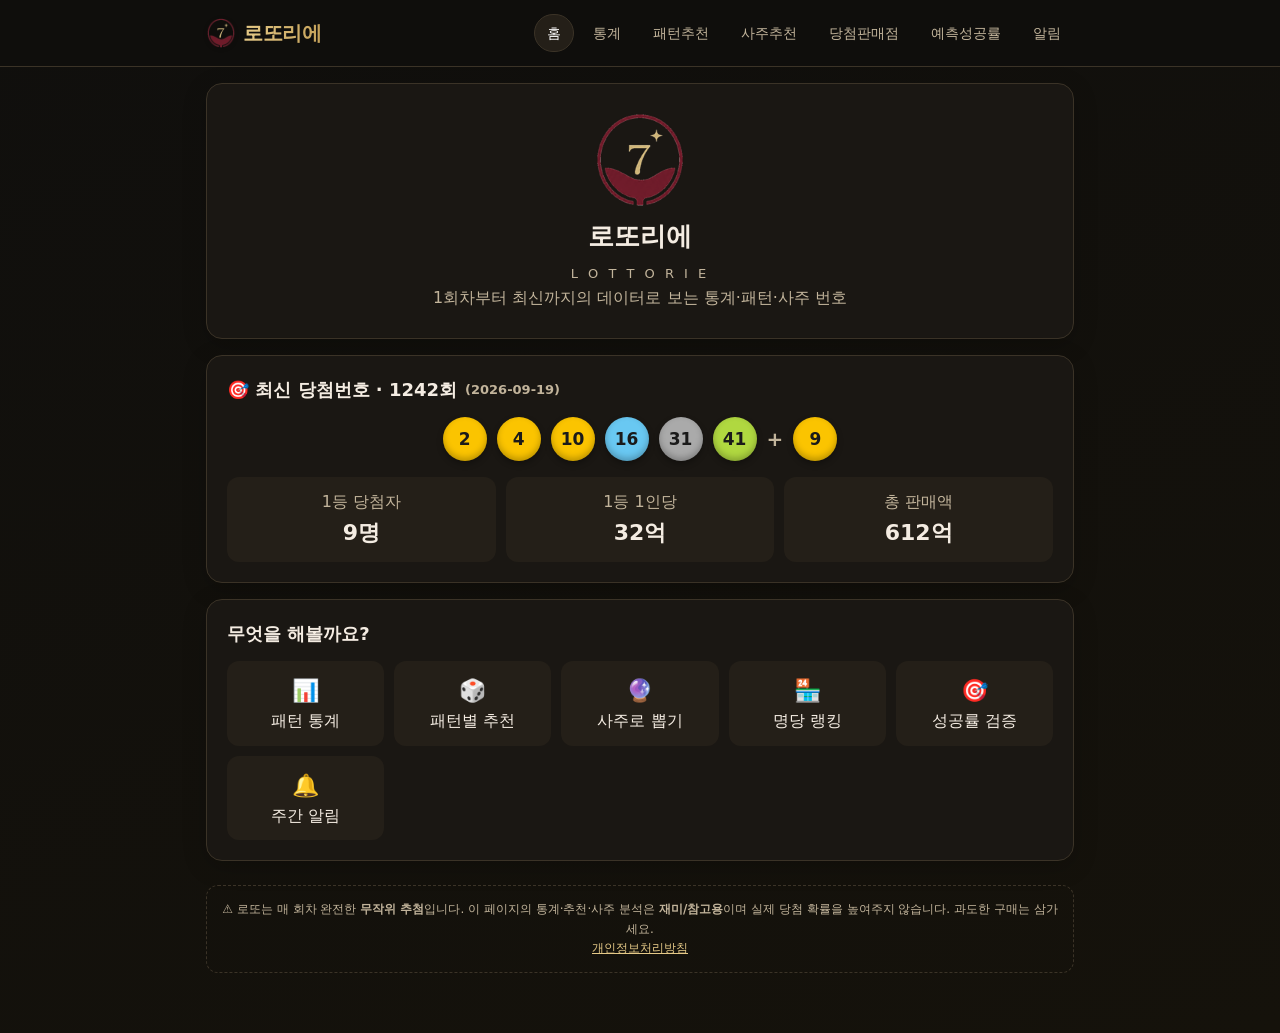
==== commit 7d81d79c: "자동 업데이트: 최신 회차 반영" ====
--- a/docs/index.html
+++ b/docs/index.html
@@ -89,7 +89,7 @@
 </div>
 
 <script>
-const DATA = {"draws":[[1,"2002-12-07",10,23,29,33,37,40,16,0,0,3681782000],[2,"2002-12-14",9,13,21,25,32,42,2,1,2002006800,4904274000],[3,"2002-12-21",11,16,19,21,27,31,30,1,2000000000,4729342000],[4,"2002-12-28",14,27,30,31,40,42,2,0,0,5271464000],[5,"2003-01-04",16,24,29,40,41,42,3,0,0,6277102000],[6,"2003-01-11",14,15,26,27,40,42,34,1,6574451700,15305356000],[7,"2003-01-18",2,9,16,25,26,40,42,0,0,12794890000],[8,"2003-01-25",8,19,25,34,37,39,9,0,0,20751450000],[9,"2003-02-01",2,4,16,17,36,39,14,0,0,73624020000],[10,"2003-02-08",9,25,30,33,41,44,6,13,6430437900,260856392000],[11,"2003-02-15",1,7,36,37,41,42,14,5,4780152300,91925306000],[12,"2003-02-22",2,11,21,25,39,45,44,12,1348845700,76255508000],[13,"2003-03-01",22,23,25,37,38,42,26,0,0,66532136000],[14,"2003-03-08",2,6,12,31,33,40,15,4,9375048300,99838648000],[15,"2003-03-15",3,4,16,30,31,37,13,1,17014245000,73264910000],[16,"2003-03-22",6,7,24,37,38,40,33,4,4377146100,75777348000],[17,"2003-03-29",3,4,9,17,32,37,1,3,5349491200,72718152000],[18,"2003-04-05",3,12,13,19,32,35,29,0,0,66371660000],[19,"2003-04-12",6,30,38,39,40,43,26,1,40722959400,105957818000],[20,"2003-04-19",10,14,18,20,23,30,41,1,19352212800,81056776000],[21,"2003-04-26",6,12,17,18,31,32,21,23,797475400,84247142000],[22,"2003-05-03",4,5,6,8,17,39,25,4,4552194900,79455152000],[23,"2003-05-10",5,13,17,18,33,42,44,4,4317947700,77374256000],[24,"2003-05-17",7,8,27,29,36,43,6,0,0,78486634000],[25,"2003-05-24",2,4,21,26,43,44,16,2,24227745300,120073768000],[26,"2003-05-31",4,5,7,18,20,25,31,5,3495069900,80193026000],[27,"2003-06-07",1,20,26,28,37,43,27,2,9543982500,76145050000],[28,"2003-06-14",9,18,23,25,35,37,1,10,1700361100,75448366000],[29,"2003-06-21",1,5,13,34,39,40,11,5,3552594000,74523120000],[30,"2003-06-28",8,17,20,35,36,44,4,2,8728555500,72399690000],[31,"2003-07-05",7,9,18,23,28,35,32,2,8106672900,71317306000],[32,"2003-07-12",6,14,19,25,34,44,11,10,1634528300,71179198000],[33,"2003-07-19",4,7,32,33,40,41,9,1,14903517600,67457252000],[34,"2003-07-26",9,26,35,37,40,42,2,5,3056918000,69389894000],[35,"2003-08-02",2,3,11,26,37,43,39,3,5054598200,66143062000],[36,"2003-08-09",1,10,23,26,28,40,31,1,16014475800,66856686000],[37,"2003-08-16",7,27,30,33,35,37,42,3,4985999400,65509794000],[38,"2003-08-23",16,17,22,30,37,43,36,3,5374866400,67369284000],[39,"2003-08-30",6,7,13,15,21,43,8,6,2623748800,66094476000],[40,"2003-09-06",7,13,18,19,25,26,6,13,1147652400,65699086000],[41,"2003-09-13",13,20,23,35,38,43,34,0,0,57624562000],[42,"2003-09-20",17,18,19,21,23,32,1,6,6899280100,119909740000],[43,"2003-09-27",6,31,35,38,39,44,1,1,17749630800,74686296000],[44,"2003-10-04",3,11,21,30,38,45,39,5,3362155800,69956950000],[45,"2003-10-11",1,10,20,27,33,35,17,2,8356417800,71216232000],[46,"2003-10-18",8,13,15,23,31,38,39,3,5327758800,68181568000],[47,"2003-10-25",14,17,26,31,36,45,27,5,3250042400,67756694000],[48,"2003-11-01",6,10,18,26,37,38,3,6,2415673600,65806832000],[49,"2003-11-08",4,7,16,19,33,40,30,7,1967504600,64501142000],[50,"2003-11-15",2,10,12,15,22,44,1,3,5227061400,65563234000],[51,"2003-11-22",2,3,11,16,26,44,35,6,2421117000,62553680000],[52,"2003-11-29",2,4,15,16,20,29,1,4,3900844900,64393446000],[53,"2003-12-06",7,8,14,32,33,39,42,3,5014371000,64996010000],[54,"2003-12-13",1,8,21,27,36,39,37,3,5148626600,63833006000],[55,"2003-12-20",17,21,31,37,40,44,7,2,7088799600,62195764000],[56,"2003-12-27",10,14,30,31,33,37,19,4,3777570900,65258932000],[57,"2004-01-03",7,10,16,25,29,44,6,4,4114411900,70132666000],[58,"2004-01-10",10,24,25,33,40,44,1,4,3676429200,66638136000],[59,"2004-01-17",6,29,36,39,41,45,13,4,4127587300,67563698000],[60,"2004-01-24",2,8,25,36,39,42,11,7,2172504600,65405936000],[61,"2004-01-31",14,15,19,30,38,43,8,5,3541038800,73312994000],[62,"2004-02-07",3,8,15,27,29,35,21,1,15817286400,66740368000],[63,"2004-02-14",3,20,23,36,38,40,5,2,7922245500,67074050000],[64,"2004-02-21",14,15,18,21,26,36,39,4,3899818000,65085154000],[65,"2004-02-28",4,25,33,36,40,43,39,4,3727945800,66685144000],[66,"2004-03-06",2,3,7,17,22,24,45,4,3685138200,63378796000],[67,"2004-03-13",3,7,10,15,36,38,33,7,2114436500,64314872000],[68,"2004-03-20",10,12,15,16,26,39,38,5,2945882100,63813236000],[69,"2004-03-27",5,8,14,15,19,39,35,3,4962712200,63711302000],[70,"2004-04-03",5,19,22,25,28,43,26,3,5031277800,63232578000],[71,"2004-04-10",5,9,12,16,29,41,21,0,0,62889986000],[72,"2004-04-17",2,4,11,17,26,27,1,13,3260524600,125651214000],[73,"2004-04-24",3,12,18,32,40,43,38,6,2766662100,72635862000],[74,"2004-05-01",6,15,17,18,35,40,23,3,5284949800,68902158000],[75,"2004-05-08",2,5,24,32,34,44,28,4,3914616900,66138372000],[76,"2004-05-15",1,3,15,22,25,37,43,2,7451022600,65083924000],[77,"2004-05-22",2,18,29,32,43,44,37,3,5155758600,64420666000],[78,"2004-05-29",10,13,25,29,33,35,38,4,3519850000,61257794000],[79,"2004-06-05",3,12,24,27,30,32,14,4,3416443800,60390004000],[80,"2004-06-12",17,18,24,25,26,30,1,1,13809540000,60160440000],[81,"2004-06-19",5,7,11,13,20,33,6,5,2714288880,60983308000],[82,"2004-06-26",1,2,3,14,27,42,39,1,14562494400,61302808000],[83,"2004-07-03",6,10,15,17,19,34,14,2,7086948300,62512062000],[84,"2004-07-10",16,23,27,34,42,45,11,2,7669779000,62780760000],[85,"2004-07-17",6,8,13,23,31,36,21,4,3462109800,59451304000],[86,"2004-07-24",2,12,37,39,41,45,33,1,14252186400,59835968000],[87,"2004-07-31",4,12,16,23,34,43,26,11,1799358055,83793642000],[88,"2004-08-07",1,17,20,24,30,41,27,4,3069709650,51910612000],[89,"2004-08-14",4,26,28,29,33,40,37,3,4248321900,55102179000],[90,"2004-08-21",17,20,29,35,38,44,10,4,3291435300,55493544000],[91,"2004-08-28",1,21,24,26,29,42,27,4,3582902400,59061052000],[92,"2004-09-04",3,14,24,33,35,36,17,11,1233270846,58296001000],[93,"2004-09-11",6,22,24,36,38,44,19,6,2269178150,57236313000],[94,"2004-09-18",5,32,34,40,41,45,6,6,2245339950,57144729000],[95,"2004-09-25",8,17,27,31,34,43,14,8,1747741238,60077493000],[96,"2004-10-02",1,3,8,21,22,31,20,7,1847133515,54217572000],[97,"2004-10-09",6,7,14,15,20,36,3,9,1496214000,57713200000],[98,"2004-10-16",6,9,16,23,24,32,43,4,3177972300,56231084000],[99,"2004-10-23",1,3,10,27,29,37,11,6,2169219050,56207491000],[100,"2004-10-30",1,7,11,23,37,42,6,4,3315315525,56561977000],[101,"2004-11-06",1,3,17,32,35,45,8,5,2707297500,57585065000],[102,"2004-11-13",17,22,24,26,35,40,42,9,1457153067,56937962000],[103,"2004-11-20",5,14,15,27,30,45,10,8,1691589563,57420615000],[104,"2004-11-27",17,32,33,34,42,44,35,2,6610743750,56533705000],[105,"2004-12-04",8,10,20,34,41,45,28,4,3416781450,57479716000],[106,"2004-12-11",4,10,12,22,24,33,29,16,810461157,57384485000],[107,"2004-12-18",1,4,5,6,9,31,17,2,6679927800,57545202000],[108,"2004-12-25",7,18,22,23,29,44,12,7,1998900772,58875228000],[109,"2005-01-01",1,5,34,36,42,44,33,12,1246838200,62584098000],[110,"2005-01-08",7,20,22,23,29,43,1,3,4566262000,57625490000],[111,"2005-01-15",7,18,31,33,36,40,27,6,2199047450,57876999000],[112,"2005-01-22",26,29,30,33,41,42,43,9,1567271167,59292005000],[113,"2005-01-29",4,9,28,33,36,45,26,9,1561528934,59258248000],[114,"2005-02-05",11,14,19,26,28,41,2,6,2362345050,60079401000],[115,"2005-02-12",1,2,6,9,25,28,31,9,1488589567,59130557000],[116,"2005-02-19",2,4,25,31,34,37,17,7,1997747315,61606084000],[117,"2005-02-26",5,10,22,34,36,44,35,9,1558378334,59429610000],[118,"2005-03-05",3,4,10,17,19,22,38,10,1297989720,57171934000],[119,"2005-03-12",3,11,13,14,17,21,38,9,1474899400,57800632000],[120,"2005-03-19",4,6,10,11,32,37,30,3,4364530300,57418983000],[121,"2005-03-26",12,28,30,34,38,43,9,2,6839648100,57134544000],[122,"2005-04-02",1,11,16,17,36,40,8,9,1450073800,56171704000],[123,"2005-04-09",7,17,18,28,30,45,27,5,2532982680,54097448000],[124,"2005-04-16",4,16,23,25,29,42,1,9,1395936267,54180838000],[125,"2005-04-23",2,8,32,33,35,36,18,7,1754870786,53149705000],[126,"2005-04-30",7,20,22,27,40,43,1,9,1369301500,52748965000],[127,"2005-05-07",3,5,10,29,32,43,35,6,1965939150,50752603000],[128,"2005-05-14",12,30,34,36,37,45,39,6,2064043100,52310392000],[129,"2005-05-21",19,23,25,28,38,42,17,11,1093629655,51555754000],[130,"2005-05-28",7,19,24,27,42,45,31,4,3036496650,51359012000],[131,"2005-06-04",8,10,11,14,15,21,37,8,1451214488,50231773000],[132,"2005-06-11",3,17,23,34,41,45,43,4,2920473525,49921897000],[133,"2005-06-18",4,7,15,18,23,26,13,8,1450242600,50889926000],[134,"2005-06-25",3,12,20,23,31,35,43,5,2349155100,50445575000],[135,"2005-07-02",6,14,22,28,35,39,16,7,1717293515,51062672000],[136,"2005-07-09",2,16,30,36,41,42,11,6,1997694150,51144633000],[137,"2005-07-16",7,9,20,25,36,39,15,9,1270403467,49978654000],[138,"2005-07-23",10,11,27,28,37,39,19,5,2227152000,47688450000],[139,"2005-07-30",9,11,15,20,28,43,13,7,1650210215,48371085000],[140,"2005-08-06",3,13,17,18,19,28,8,5,2109462840,45983464000],[141,"2005-08-13",8,12,29,31,42,43,2,6,1900552400,48016958000],[142,"2005-08-20",12,16,30,34,40,44,19,11,1018265564,48012844000],[143,"2005-08-27",26,27,28,42,43,45,8,3,3954584700,49415357000],[144,"2005-09-03",4,15,17,26,36,37,43,8,1402440413,49202521000],[145,"2005-09-10",2,3,13,20,27,44,9,3,3797838200,48913832000],[146,"2005-09-17",2,19,27,35,41,42,25,2,6043415250,50677555000],[147,"2005-09-24",4,6,13,21,40,42,36,7,1700040215,50345605000],[148,"2005-10-01",21,25,33,34,35,36,17,5,2323596420,49523247000],[149,"2005-10-08",2,11,21,34,41,42,27,7,1639052143,48406950000],[150,"2005-10-15",2,18,25,28,37,39,16,4,2831645850,48763778000],[151,"2005-10-22",1,2,10,13,18,19,15,4,2716634025,47357067000],[152,"2005-10-29",1,5,13,26,29,34,43,5,2278131840,48180334000],[153,"2005-11-05",3,8,11,12,13,36,33,4,2730526125,47777735000],[154,"2005-11-12",6,19,21,35,40,45,20,4,2836628700,48022386000],[155,"2005-11-19",16,19,20,32,33,41,4,9,1193005734,46140202000],[156,"2005-11-26",5,18,28,30,42,45,2,8,1401099900,47344584000],[157,"2005-12-03",19,26,30,33,35,39,37,2,5484903750,46853365000],[158,"2005-12-10",4,9,13,18,21,34,7,10,1069544340,46368888000],[159,"2005-12-17",1,18,30,41,42,43,32,6,1755407300,44311926000],[160,"2005-12-24",3,7,8,34,39,41,1,2,5490805350,46833239000],[161,"2005-12-31",22,34,36,40,42,45,44,7,1996876272,53096453000],[162,"2006-01-07",1,5,21,25,38,41,24,5,2308265760,49050086000],[163,"2006-01-14",7,11,26,28,29,44,16,7,1629726515,49018952000],[164,"2006-01-21",6,9,10,11,39,41,27,3,4054937900,53052119000],[165,"2006-01-28",5,13,18,19,22,42,31,2,6767426700,58088118000],[166,"2006-02-04",9,12,27,36,39,45,14,11,1111299982,52157466000],[167,"2006-02-11",24,27,28,30,36,39,4,5,2491222920,52744392000],[168,"2006-02-18",3,10,31,40,42,43,30,5,2349946920,51496212000],[169,"2006-02-25",16,27,35,37,43,45,19,5,2482888380,52076183000],[170,"2006-03-04",2,11,13,15,31,42,10,6,1923108250,49718245000],[171,"2006-03-11",4,16,25,29,34,35,1,6,1961339700,50357474000],[172,"2006-03-18",4,19,21,24,26,41,35,11,1081154073,50758266000],[173,"2006-03-25",3,9,24,30,33,34,18,8,1487736788,52286521000],[174,"2006-04-01",13,14,18,22,35,39,16,7,1771103058,52340568000],[175,"2006-04-08",19,26,28,31,33,36,17,5,2371132620,50895147000],[176,"2006-04-15",4,17,30,32,33,34,15,5,2314663080,50488528000],[177,"2006-04-22",1,10,13,16,37,43,6,7,1693285500,50480325000],[178,"2006-04-29",1,5,11,12,18,23,9,5,2254621080,49582758000],[179,"2006-05-06",5,9,17,25,39,43,32,10,1081093920,47291694000],[180,"2006-05-13",2,15,20,21,29,34,22,2,5763371550,48895477000],[181,"2006-05-20",14,21,23,32,40,45,44,6,1941763300,49124446000],[182,"2006-05-27",13,15,27,29,34,40,35,3,3721439400,47222594000],[183,"2006-06-03",2,18,24,34,40,42,5,6,1777221500,45938460000],[184,"2006-06-10",1,2,6,16,20,33,41,6,1747753050,45503351000],[185,"2006-06-17",1,2,4,8,19,38,14,3,3522485800,45783088000],[186,"2006-06-24",4,10,14,19,21,45,9,9,1187882600,45484428000],[187,"2006-07-01",1,2,8,18,29,38,42,7,1544733900,45855961000],[188,"2006-07-08",19,24,27,30,31,34,36,3,3501405200,45176242000],[189,"2006-07-15",8,14,32,35,37,45,28,3,3461775100,43650551000],[190,"2006-07-22",8,14,18,30,31,44,15,6,1784159450,44864459000],[191,"2006-07-29",5,6,24,25,32,37,8,4,2577114675,44534869000],[192,"2006-08-05",4,8,11,18,37,45,33,4,2445348375,42035065000],[193,"2006-08-12",6,14,18,26,36,39,13,3,3404449700,43788477000],[194,"2006-08-19",15,20,23,26,39,44,28,4,2650567875,44511515000],[195,"2006-08-26",7,10,19,22,35,40,31,11,918992591,44374725000],[196,"2006-09-02",35,36,37,41,44,45,30,15,727876520,45773496000],[197,"2006-09-09",7,12,16,34,42,45,4,6,1803018300,45993306000],[198,"2006-09-16",12,19,20,25,41,45,2,6,1797855050,45614021000],[199,"2006-09-23",14,21,22,25,30,36,43,2,5344252200,45021068000],[200,"2006-09-30",5,6,13,14,17,20,7,8,1344616613,46640423000],[201,"2006-10-07",3,11,24,38,39,44,26,1,9719465400,42254768000],[202,"2006-10-14",12,14,27,33,39,44,17,6,1893391700,48304034000],[203,"2006-10-21",1,3,11,24,30,32,7,5,2164564740,47033359000],[204,"2006-10-28",3,12,14,35,40,45,5,8,1358347125,46077750000],[205,"2006-11-04",1,3,21,29,35,37,30,6,1835221800,46330516000],[206,"2006-11-11",1,2,3,15,20,25,43,5,2032859340,44326979000],[207,"2006-11-18",3,11,14,31,32,37,38,5,2104673760,45282336000],[208,"2006-11-25",14,25,31,34,40,44,24,6,1760767400,45516378000],[209,"2006-12-02",2,7,18,20,24,33,37,6,1660896350,43753377000],[210,"2006-12-09",10,19,22,23,25,37,39,2,5139085950,44757963000],[211,"2006-12-16",12,13,17,20,33,41,8,10,1035800250,45332675000],[212,"2006-12-23",11,12,18,21,31,38,8,4,2660747250,46139120000],[213,"2006-12-30",2,3,4,5,20,24,42,8,1376678025,48745094000],[214,"2007-01-06",5,7,20,25,28,37,32,8,1406980875,49195740000],[215,"2007-01-13",2,3,7,15,43,44,4,7,1587689615,47675761000],[216,"2007-01-20",7,16,17,33,36,40,1,13,848506108,48342018000],[217,"2007-01-27",16,20,27,33,35,39,38,7,1611246172,48260644000],[218,"2007-02-03",1,8,14,18,29,44,20,4,2779075800,47018314000],[219,"2007-02-10",4,11,20,26,35,37,16,9,1208409167,46903745000],[220,"2007-02-17",5,11,19,21,34,43,31,6,1958094950,50383399000],[221,"2007-02-24",2,20,33,35,37,40,10,6,1800104250,47674135000],[222,"2007-03-03",5,7,28,29,39,43,44,5,2275193820,47735197000],[223,"2007-03-10",1,3,18,20,26,27,38,7,1498170600,46036874000],[224,"2007-03-17",4,19,26,27,30,42,7,6,1808969950,46435109000],[225,"2007-03-24",5,11,13,19,31,36,7,6,1777201800,46352016000],[226,"2007-03-31",2,6,8,14,21,22,34,6,1744100150,45145643000],[227,"2007-04-07",4,5,15,16,22,42,2,2,5253542400,44444776000],[228,"2007-04-14",17,25,35,36,39,44,23,9,1146700334,44764100000],[229,"2007-04-21",4,5,9,11,23,38,35,7,1451441100,44762989000],[230,"2007-04-28",5,11,14,29,32,33,12,8,1292929163,44191351000],[231,"2007-05-05",5,10,19,31,44,45,27,9,1088365900,42355627000],[232,"2007-05-12",8,9,10,12,24,44,35,9,1110918400,43564632000],[233,"2007-05-19",4,6,13,17,28,40,39,10,999153750,43516805000],[234,"2007-05-26",13,21,22,24,26,37,4,4,2519743875,42814085000],[235,"2007-06-02",21,22,26,27,31,37,8,3,3433330100,43347391000],[236,"2007-06-09",1,4,8,13,37,39,7,2,5030040150,42941871000],[237,"2007-06-16",1,11,17,21,24,44,33,7,1440630729,43358287000],[238,"2007-06-23",2,4,15,28,31,34,35,9,1121660567,42952477000],[239,"2007-06-30",11,15,24,39,41,44,7,9,1134140167,43296565000],[240,"2007-07-07",6,10,16,40,41,43,21,2,5098251450,43603443000],[241,"2007-07-14",2,16,24,27,28,35,21,4,2552016300,43246894000],[242,"2007-07-21",4,19,20,21,32,34,43,8,1234542375,42679760000],[243,"2007-07-28",2,12,17,19,28,42,34,4,2408850000,41304830000],[244,"2007-08-04",13,16,25,36,37,38,19,1,9121583100,39411047000],[245,"2007-08-11",9,11,27,31,32,38,22,7,1382583129,41854623000],[246,"2007-08-18",13,18,21,23,26,39,15,5,1911774240,41453154000],[247,"2007-08-25",12,15,28,36,39,40,13,6,1669313900,42231698000],[248,"2007-09-01",3,8,17,23,38,45,13,8,1227479363,42348403000],[249,"2007-09-08",3,8,27,31,41,44,11,6,1663568700,42539134000],[250,"2007-09-15",19,23,30,37,43,45,38,5,1994726280,42122808000],[251,"2007-09-22",6,7,19,25,28,38,45,8,1282616400,44493014000],[252,"2007-09-29",14,23,26,31,39,45,28,7,1391089715,41207920000],[253,"2007-10-06",8,19,25,31,34,36,33,4,2466189525,42309347000],[254,"2007-10-13",1,5,19,20,24,30,27,1,9741015900,42259113000],[255,"2007-10-20",1,5,6,24,27,42,32,6,1598618550,41425341000],[256,"2007-10-27",4,11,14,21,23,43,32,2,4891017000,41996580000],[257,"2007-11-03",6,13,27,31,32,37,4,4,2391377025,41433637000],[258,"2007-11-10",14,27,30,31,38,40,17,4,2426434350,41364428000],[259,"2007-11-17",4,5,14,35,42,45,34,2,4838533500,40905570000],[260,"2007-11-24",7,12,15,24,37,40,43,4,2310085575,40140211000],[261,"2007-12-01",6,11,16,18,31,43,2,3,3192299100,20607538165],[262,"2007-12-08",9,12,24,25,29,31,36,2,4518741600,19616145108],[263,"2007-12-15",1,27,28,32,37,40,18,6,1551704900,19838573376],[264,"2007-12-22",9,16,27,36,41,44,5,7,1344889200,19891628839],[265,"2007-12-29",5,9,34,37,38,39,12,8,1200838575,20456996760],[266,"2008-01-05",3,4,9,11,22,42,37,3,3207211700,20968541748],[267,"2008-01-12",7,8,24,34,36,41,1,3,3257663300,20917945142],[268,"2008-01-19",3,10,19,24,32,45,12,7,1350954515,20606907527],[269,"2008-01-26",5,18,20,36,42,43,32,5,1961399940,20678823238],[270,"2008-02-02",5,9,12,20,21,26,27,5,1927830060,20922697382],[271,"2008-02-09",3,8,9,27,29,40,36,6,1565918150,20439844690],[272,"2008-02-16",7,9,12,27,39,43,28,9,1104622800,21655346728],[273,"2008-02-23",1,8,24,31,34,44,6,3,3339543100,21408110043],[274,"2008-03-01",13,14,15,26,35,39,25,4,2505085575,21315887777],[275,"2008-03-08",14,19,20,35,38,40,26,1,10044066900,21164930256],[276,"2008-03-15",4,15,21,33,39,41,25,3,3312569000,21283853797],[277,"2008-03-22",10,12,13,15,25,29,20,3,3272627800,20934378077],[278,"2008-03-29",3,11,37,39,41,43,13,3,3186530000,20544124135],[279,"2008-04-05",7,16,31,36,37,38,11,5,1914205320,20565294210],[280,"2008-04-12",10,11,23,24,36,37,35,7,1355258529,20337006236],[281,"2008-04-19",1,3,4,6,14,41,12,6,1554683200,20400303156],[282,"2008-04-26",2,5,10,18,31,32,30,7,1322052643,20525598068],[283,"2008-05-03",6,8,18,31,38,45,42,3,3137224600,20066701007],[284,"2008-05-10",2,7,15,24,30,45,28,3,3117640300,19886739840],[285,"2008-05-17",13,33,37,40,41,45,2,3,3164370100,20182483433],[286,"2008-05-24",1,15,19,40,42,44,17,3,3236566300,20472256211],[287,"2008-05-31",6,12,24,27,35,37,41,7,1328657100,20311748165],[288,"2008-06-07",1,12,17,28,35,41,10,4,2357261550,19985090526],[289,"2008-06-14",3,14,33,37,38,42,10,0,0,19703321500],[290,"2008-06-21",8,13,18,32,39,45,7,13,2149214424,49362920581],[291,"2008-06-28",3,7,8,18,20,42,45,7,1450585200,22071714263],[292,"2008-07-05",17,18,31,32,33,34,10,14,720373950,21697345728],[293,"2008-07-12",1,9,17,21,29,33,24,6,1656764400,21199876103],[294,"2008-07-19",6,10,17,30,37,38,40,4,2406504975,20781906500],[295,"2008-07-26",1,4,12,16,18,38,8,0,0,21124067500],[296,"2008-08-02",3,8,15,27,30,45,44,8,3066088275,31688949500],[297,"2008-08-09",6,11,19,20,28,32,34,2,5056668750,21820737500],[298,"2008-08-16",5,9,27,29,37,40,19,1,9909778500,21575837500],[299,"2008-08-23",1,3,20,25,36,45,24,7,1483772529,22231954500],[300,"2008-08-30",7,9,10,12,26,38,39,12,836092425,22232523500],[301,"2008-09-06",7,11,13,33,37,43,26,7,1447385015,22188588500],[302,"2008-09-13",13,19,20,32,38,42,4,2,5472167250,23191302500],[303,"2008-09-20",2,14,17,30,38,45,43,6,1672749000,21420880000],[304,"2008-09-27",4,10,16,26,33,41,38,6,1661646150,21579326500],[305,"2008-10-04",7,8,18,21,23,39,9,5,2008210140,21980329500],[306,"2008-10-11",4,18,23,30,34,41,19,5,2102669520,22210731000],[307,"2008-10-18",5,15,21,23,25,45,12,4,2587643250,21940495000],[308,"2008-10-25",14,15,17,19,37,45,40,1,10232872800,21669708000],[309,"2008-11-01",1,2,5,11,18,36,22,11,901622946,22078764000],[310,"2008-11-08",1,5,19,28,34,41,16,8,1296713325,21859041000],[311,"2008-11-15",4,12,24,27,28,32,10,8,1237691063,21604607500],[312,"2008-11-22",2,3,5,6,12,20,25,15,629017820,21127695500],[313,"2008-11-29",9,17,34,35,43,45,2,6,1715422800,21836048000],[314,"2008-12-06",15,17,19,34,38,41,2,6,1660512200,21164047000],[315,"2008-12-13",1,13,33,35,43,45,23,8,1308728625,22169590000],[316,"2008-12-20",10,11,21,27,31,39,43,6,1673586400,22036884000],[317,"2008-12-27",3,10,11,22,36,39,8,4,2576258550,22067557000],[318,"2009-01-03",2,17,19,20,34,45,21,9,1207436600,23331864000],[319,"2009-01-10",5,8,22,28,33,42,37,5,2135659380,22717591500],[320,"2009-01-17",16,19,23,25,41,45,3,2,5513067900,23329943000],[321,"2009-01-24",12,18,20,21,25,34,42,6,1959136100,25308991000],[322,"2009-01-31",9,18,29,32,38,43,20,6,1904544700,24474147000],[323,"2009-02-07",10,14,15,32,36,42,3,8,1461025388,24604738500],[324,"2009-02-14",2,4,21,25,33,36,17,6,1865130350,23994158500],[325,"2009-02-21",7,17,20,32,44,45,33,6,1806122450,23318489500],[326,"2009-02-28",16,23,25,33,36,39,40,6,1832134550,23612275500],[327,"2009-03-07",6,12,13,17,32,44,24,12,882674750,22895780000],[328,"2009-03-14",1,6,9,16,17,28,24,6,1819795900,23658494000],[329,"2009-03-21",9,17,19,30,35,42,4,6,1830391200,23599252000],[330,"2009-03-28",3,4,16,17,19,20,23,9,1162280200,22929748000],[331,"2009-04-04",4,9,14,26,31,44,39,5,2165902620,23320733500],[332,"2009-04-11",16,17,34,36,42,45,3,8,1359448388,23021278500],[333,"2009-04-18",5,14,27,30,39,43,35,7,1550987143,23009535000],[334,"2009-04-25",13,15,21,29,39,43,33,7,1523002972,22219828000],[335,"2009-05-02",5,9,16,23,26,45,21,5,2037492480,21988739000],[336,"2009-05-09",3,5,20,34,35,44,16,6,1685632650,21534666500],[337,"2009-05-16",1,5,14,18,32,37,4,8,1257500513,21716233500],[338,"2009-05-23",2,13,34,38,42,45,16,3,3383431000,21568010000],[339,"2009-05-30",6,8,14,21,30,37,45,9,1096778334,21017820000],[340,"2009-06-06",18,24,26,29,34,38,32,7,1439393186,21446060500],[341,"2009-06-13",1,8,19,34,39,43,41,7,1497207772,22361224000],[342,"2009-06-20",1,13,14,33,34,43,25,3,3454095800,21891094000],[343,"2009-06-27",1,10,17,29,31,43,15,6,1717153000,21828230000],[344,"2009-07-04",1,2,15,28,34,45,38,7,1467106543,21919443000],[345,"2009-07-11",15,20,23,29,39,42,2,2,5203577550,21765468500],[346,"2009-07-18",5,13,14,22,44,45,33,5,2017727340,21431194500],[347,"2009-07-25",3,8,13,27,32,42,10,7,1456624286,22109870000],[348,"2009-08-01",3,14,17,20,24,31,34,3,3299994000,21393155000],[349,"2009-08-08",5,13,14,20,24,25,36,3,3353209000,21716935000],[350,"2009-08-15",1,8,18,24,29,33,35,9,1101052467,21340547000],[351,"2009-08-22",5,25,27,29,34,36,33,4,2583357150,21973746000],[352,"2009-08-29",5,16,17,20,26,41,24,6,1732858250,22359772500],[353,"2009-09-05",11,16,19,22,29,36,26,2,5290838250,22276462500],[354,"2009-09-12",14,19,36,43,44,45,1,5,2124464340,22354844500],[355,"2009-09-19",5,8,29,30,35,44,38,5,2145424800,22508525000],[356,"2009-09-26",2,8,14,25,29,45,24,9,1157185267,22342479000],[357,"2009-10-03",10,14,18,21,36,37,5,2,5313394350,22616204500],[358,"2009-10-10",1,9,10,12,21,40,37,3,3472654900,22825914500],[359,"2009-10-17",1,10,19,20,24,40,23,8,1286712600,22644128000],[360,"2009-10-24",4,16,23,25,35,40,27,3,3566716200,22859516000],[361,"2009-10-31",5,10,16,24,27,35,33,7,1473115115,22531338000],[362,"2009-11-07",2,3,22,27,30,40,29,6,1729424650,22168181500],[363,"2009-11-14",11,12,14,21,32,38,6,4,2615910600,22431974000],[364,"2009-11-21",2,5,7,14,16,40,4,4,2531914800,22096002000],[365,"2009-11-28",5,15,21,25,26,30,31,1,10697716800,22903033000],[366,"2009-12-05",5,12,19,26,27,44,38,2,5351553900,22981083000],[367,"2009-12-12",3,22,25,29,32,44,19,7,1581736586,23229653500],[368,"2009-12-19",11,21,24,30,39,45,26,7,1465825115,21873023000],[369,"2009-12-26",17,20,35,36,41,43,21,6,1842177750,23358137500],[370,"2010-01-02",16,18,24,42,44,45,17,7,1678941943,24881326000],[371,"2010-01-09",7,9,15,26,27,42,18,7,1524130543,22921583000],[372,"2010-01-16",8,11,14,16,18,21,13,9,1192593200,23083533000],[373,"2010-01-23",15,26,37,42,43,45,9,4,2791801125,23547532500],[374,"2010-01-30",11,13,15,17,25,34,26,2,5528717850,24040659500],[375,"2010-02-06",4,8,19,25,27,45,7,7,1581284058,23932469000],[376,"2010-02-13",1,11,13,24,28,40,7,6,1956915800,25328548000],[377,"2010-02-20",6,22,29,37,43,45,23,3,3912085400,24609217000],[378,"2010-02-27",5,22,29,31,34,39,43,5,2317698240,24433482000],[379,"2010-03-06",6,10,22,31,35,40,19,7,1598999786,23768842500],[380,"2010-03-13",1,2,8,17,26,37,27,4,2684274825,23582185500],[381,"2010-03-20",1,5,10,12,16,20,11,19,565738895,23971556500],[382,"2010-03-27",10,15,22,24,27,42,19,6,1846674900,23700644000],[383,"2010-04-03",4,15,28,33,37,40,25,3,3596522100,23033525500],[384,"2010-04-10",11,22,24,32,36,38,7,3,3658734200,23444471000],[385,"2010-04-17",7,12,19,21,29,32,9,7,1542032700,23121741500],[386,"2010-04-24",4,7,10,19,31,40,26,10,1042953330,22953665500],[387,"2010-05-01",1,26,31,34,40,43,20,4,2675533500,22729980000],[388,"2010-05-08",1,8,9,17,29,32,45,4,2545543875,22154352500],[389,"2010-05-15",7,16,18,20,23,26,3,5,2119027020,22767013500],[390,"2010-05-22",16,17,28,37,39,40,15,1,10373997900,22094836500],[391,"2010-05-29",10,11,18,22,28,39,30,1,10508749800,22580758000],[392,"2010-06-05",1,3,7,8,24,42,43,6,1713528700,22764342000],[393,"2010-06-12",9,16,28,40,41,43,21,8,1362003975,22994558000],[394,"2010-06-19",1,13,20,22,25,28,15,1,10654349100,22596168500],[395,"2010-06-26",11,15,20,26,31,35,7,7,1534635000,23096290000],[396,"2010-07-03",18,20,31,34,40,45,30,2,5296622400,22731868000],[397,"2010-07-10",12,13,17,22,25,33,8,3,3499519700,22945003500],[398,"2010-07-17",10,15,20,23,42,44,7,4,2680625550,22713652000],[399,"2010-07-24",1,2,9,17,19,42,20,8,1276854975,22775893000],[400,"2010-07-31",9,21,27,34,41,43,2,4,2669834325,22689865500],[401,"2010-08-07",6,12,18,31,38,43,9,9,1168214792,21745982500],[402,"2010-08-14",5,9,15,19,22,36,32,4,2662206188,22501473000],[403,"2010-08-21",10,14,22,24,28,37,26,5,2122396875,22455667500],[404,"2010-08-28",5,20,21,24,33,40,36,3,3566659375,22694912500],[405,"2010-09-04",1,2,10,25,26,44,4,3,3543878000,22610452000],[406,"2010-09-11",7,12,21,24,27,36,45,5,2156142450,23031103000],[407,"2010-09-18",6,7,13,16,24,25,1,7,1649707286,24214793000],[408,"2010-09-25",9,20,21,22,30,37,16,5,2235375825,23203355500],[409,"2010-10-02",6,9,21,31,32,40,38,4,2896989750,23962292000],[410,"2010-10-09",1,3,18,32,40,41,16,9,1249335709,23733908500],[411,"2010-10-16",11,14,22,35,37,39,5,12,953227563,23629561000],[412,"2010-10-23",4,7,39,41,42,45,40,7,1656199822,23533090000],[413,"2010-10-30",2,9,15,23,34,40,3,4,2814673500,23462862000],[414,"2010-11-06",2,14,15,22,23,44,43,1,11703832500,23455495000],[415,"2010-11-13",7,17,20,26,30,40,24,8,1334182407,23373024000],[416,"2010-11-20",5,6,8,11,22,26,44,10,1072037100,23427403000],[417,"2010-11-27",4,5,14,20,22,43,44,4,2818329938,22984128000],[418,"2010-12-04",11,13,15,26,28,34,31,8,1435649766,23529027500],[419,"2010-12-11",2,11,13,14,28,30,7,3,3796490750,23254148000],[420,"2010-12-18",4,9,10,29,31,34,27,8,1424856375,23672738000],[421,"2010-12-25",6,11,26,27,28,44,30,5,2321144325,23876010500],[422,"2011-01-01",8,15,19,21,34,44,12,6,2205251375,26365301000],[423,"2011-01-08",1,17,27,28,29,40,5,3,3896153875,24834155500],[424,"2011-01-15",10,11,26,31,34,44,30,10,1109480813,24364222500],[425,"2011-01-22",8,10,14,27,33,38,3,8,1534833000,25229847000],[426,"2011-01-29",4,17,18,27,39,43,19,4,3057233625,25733296000],[427,"2011-02-05",6,7,15,24,28,30,21,1,12571445625,26255527500],[428,"2011-02-12",12,16,19,22,37,40,8,9,1437683209,27342503500],[429,"2011-02-19",3,23,28,34,39,42,16,9,1485904709,26996916500],[430,"2011-02-26",1,3,16,18,30,34,44,8,1611763219,26597436000],[431,"2011-03-05",18,22,25,31,38,45,6,10,1268434013,25830973500],[432,"2011-03-12",2,3,5,11,27,39,33,5,2299427550,26174287000],[433,"2011-03-19",19,23,29,33,35,43,27,11,1182294410,26198303000],[434,"2011-03-26",3,13,20,24,33,37,35,8,1480060266,25789719500],[435,"2011-04-02",8,16,26,30,38,45,42,10,1287550013,26170633500],[436,"2011-04-09",9,14,20,22,33,34,28,8,1512266579,25434508500],[437,"2011-04-16",11,16,29,38,41,44,21,6,2096245438,25399208500],[438,"2011-04-23",6,12,20,26,29,38,45,9,1377142167,25185021000],[439,"2011-04-30",17,20,30,31,37,40,25,6,1900077375,24840354000],[440,"2011-05-07",10,22,28,34,36,44,2,6,1995873000,24905389000],[441,"2011-05-14",1,23,28,30,34,35,9,4,3170417063,25136061000],[442,"2011-05-21",25,27,29,36,38,40,41,9,1413413042,25609971500],[443,"2011-05-28",4,6,10,19,20,44,14,9,1327597584,25618036000],[444,"2011-06-04",11,13,23,35,43,45,17,3,4154188625,25336764500],[445,"2011-06-11",13,20,21,30,39,45,32,7,1791683036,25026540000],[446,"2011-06-18",1,11,12,14,26,35,6,3,4051247625,25297620500],[447,"2011-06-25",2,7,8,9,17,33,34,4,2657941125,24777521000],[448,"2011-07-02",3,7,13,27,40,41,36,3,4026212750,25670631000],[449,"2011-07-09",3,10,20,26,35,43,36,3,4059715250,25107136000],[450,"2011-07-16",6,14,19,21,23,31,13,6,1990391625,24866018000],[451,"2011-07-23",12,15,20,24,30,38,29,13,882138952,24930583500],[452,"2011-07-30",8,10,18,30,32,34,27,9,1276902000,24228379000],[453,"2011-08-06",12,24,33,38,40,42,30,5,2262732375,24027562500],[454,"2011-08-13",13,25,27,34,38,41,10,7,1609125590,24194605500],[455,"2011-08-20",4,19,20,26,30,35,24,7,1635711483,24384925500],[456,"2011-08-27",1,7,12,18,23,27,44,7,1598505054,24710340500],[457,"2011-09-03",8,10,18,23,27,40,33,10,1159902825,24839526000],[458,"2011-09-10",4,9,10,32,36,40,18,8,1608812625,26889128000],[459,"2011-09-17",4,6,10,14,25,40,12,7,1655842233,24945047500],[460,"2011-09-24",8,11,28,30,43,45,41,4,3180895782,25958817500],[461,"2011-10-01",11,18,26,31,37,40,43,6,1948674875,25312294000],[462,"2011-10-08",3,20,24,32,37,45,4,8,1483559297,24662777500],[463,"2011-10-15",23,29,31,33,34,44,40,0,0,24602575500],[464,"2011-10-22",6,12,15,34,42,44,4,13,3355721106,63386137000],[465,"2011-10-29",1,8,11,13,22,38,31,7,1923662893,28896647000],[466,"2011-11-05",4,10,13,23,32,44,20,9,1530313459,29157376500],[467,"2011-11-12",2,12,14,17,24,40,39,9,1435441084,28691953000],[468,"2011-11-19",8,13,15,28,37,43,17,9,1527197167,27799276000],[469,"2011-11-26",4,21,22,34,37,38,33,4,3330131250,26682470000],[470,"2011-12-03",10,16,20,39,41,42,27,3,4333330625,26956482500],[471,"2011-12-10",6,13,29,37,39,41,43,7,1939332858,26746170000],[472,"2011-12-17",16,25,26,31,36,43,44,7,1809656090,25964603500],[473,"2011-12-24",8,13,20,22,23,36,34,4,3250418063,26433618000],[474,"2011-12-31",4,13,18,31,33,45,43,15,936690800,29489241000],[475,"2012-01-07",1,9,14,16,21,29,3,8,1693923047,28021637500],[476,"2012-01-14",9,12,13,15,37,38,27,4,3439851469,27795909500],[477,"2012-01-21",14,25,29,32,33,45,37,8,1919011829,30400704500],[478,"2012-01-28",18,29,30,37,39,43,8,14,987224759,27487950500],[479,"2012-02-04",8,23,25,27,35,44,24,6,2233046500,27424417000],[480,"2012-02-11",3,5,10,17,30,31,16,4,2996742282,27707840500],[481,"2012-02-18",3,4,23,29,40,41,20,3,4639355750,27821308000],[482,"2012-02-25",1,10,16,24,25,35,43,7,1897921179,28100726000],[483,"2012-03-03",12,15,19,22,28,34,5,5,2567196675,27791329500],[484,"2012-03-10",1,3,27,28,32,45,11,6,2305303063,27942989500],[485,"2012-03-17",17,22,26,27,36,39,20,9,1501474917,27846439000],[486,"2012-03-24",1,2,23,25,38,40,43,13,1008634125,27270411500],[487,"2012-03-31",4,8,25,27,37,41,21,8,1638830766,27638251500],[488,"2012-04-07",2,8,17,30,31,38,25,10,1330393575,27106546000],[489,"2012-04-14",2,4,8,15,20,27,11,6,2106360625,26779245000],[490,"2012-04-21",2,7,26,29,40,43,42,7,1860234161,26295060500],[491,"2012-04-28",8,17,35,36,39,42,4,4,3304634438,26706937000],[492,"2012-05-05",22,27,31,35,37,40,42,5,2493013800,25846727000],[493,"2012-05-12",20,22,26,33,36,37,25,9,1451120334,26615919000],[494,"2012-05-19",5,7,8,15,30,43,22,12,1054588407,26660794500],[495,"2012-05-26",4,13,22,27,34,44,6,6,2111645000,26822980000],[496,"2012-06-02",4,13,20,29,36,41,39,4,3285932250,26457902000],[497,"2012-06-09",19,20,23,24,43,44,13,6,2222817813,26205792500],[498,"2012-06-16",13,14,24,32,39,41,3,4,3244503094,26425626500],[499,"2012-06-23",5,20,23,27,35,40,43,3,4070480250,26383816000],[500,"2012-06-30",3,4,12,20,24,34,41,9,1351072375,27006133500],[501,"2012-07-07",1,4,10,17,31,42,2,4,3025200094,26358855500],[502,"2012-07-14",6,22,28,32,34,40,26,6,2201458125,27000320000],[503,"2012-07-21",1,5,27,30,34,36,40,7,1853634911,26786102500],[504,"2012-07-28",6,14,22,26,43,44,31,9,1443236959,25893518500],[505,"2012-08-04",7,20,22,25,38,40,44,6,1917955188,24551611500],[506,"2012-08-11",6,9,11,22,24,30,31,3,4073333875,26181655500],[507,"2012-08-18",12,13,32,33,40,41,4,9,1416438875,26819386500],[508,"2012-08-25",5,27,31,34,35,43,37,8,1599557860,27005195500],[509,"2012-09-01",12,25,29,35,42,43,24,5,2689076100,26695179000],[510,"2012-09-08",12,29,32,33,39,40,42,5,2644158150,26982496000],[511,"2012-09-15",3,7,14,23,26,42,24,6,2165579250,26985154000],[512,"2012-09-22",4,5,9,13,26,27,1,13,940094452,27008900500],[513,"2012-09-29",5,8,21,23,27,33,12,3,4589624750,29158774000],[514,"2012-10-06",1,15,20,26,35,42,9,3,4451055500,27226202000],[515,"2012-10-13",2,11,12,15,23,37,8,1,13200466875,27629467500],[516,"2012-10-20",2,8,23,41,43,44,30,11,1294190182,28192881000],[517,"2012-10-27",1,9,12,28,36,41,10,5,2659057725,27234111500],[518,"2012-11-03",14,23,30,32,34,38,6,6,2263804125,27660783000],[519,"2012-11-10",6,8,13,16,30,43,3,7,1950601393,27807103000],[520,"2012-11-17",4,22,27,28,38,40,1,6,2167205438,27501898500],[521,"2012-11-24",3,7,18,29,32,36,19,8,1693420922,28092686500],[522,"2012-12-01",4,5,13,14,37,41,11,6,2281623000,28526689000],[523,"2012-12-08",1,4,37,38,40,45,7,7,1780355840,26839224500],[524,"2012-12-15",10,11,29,38,41,45,21,4,3491695594,27831051500],[525,"2012-12-22",11,23,26,29,39,44,22,9,1501132375,27783003500],[526,"2012-12-29",7,14,17,20,35,39,31,9,1491031959,28263903500],[527,"2013-01-05",1,12,22,32,33,42,38,13,1032386366,28492817000],[528,"2013-01-12",5,17,25,31,39,40,10,11,1197889125,28774270500],[529,"2013-01-19",18,20,24,27,31,42,39,8,1749114797,28822889500],[530,"2013-01-26",16,23,27,29,33,41,22,11,1231656239,28120541500],[531,"2013-02-02",1,5,9,21,27,35,45,9,1521519750,28783532000],[532,"2013-02-09",16,17,23,24,29,44,3,7,2216896286,30843692000],[533,"2013-02-16",9,14,15,17,31,33,23,8,1785671579,29637678500],[534,"2013-02-23",10,24,26,29,37,38,32,1,14215763250,29613731000],[535,"2013-03-02",11,12,14,15,18,39,34,3,4935603000,30261942000],[536,"2013-03-09",7,8,18,32,37,43,12,11,1308523603,29881734500],[537,"2013-03-16",12,23,26,30,36,43,11,7,2104038911,29726661500],[538,"2013-03-23",6,10,18,31,32,34,11,3,4688021625,29616686500],[539,"2013-03-30",3,19,22,31,42,43,26,9,1621036667,29584435000],[540,"2013-04-06",3,12,13,15,34,36,14,7,1989365250,28369829000],[541,"2013-04-13",8,13,26,28,32,34,43,11,1269327171,28543523500],[542,"2013-04-20",5,6,19,26,41,45,34,6,2335152563,28474580500],[543,"2013-04-27",13,18,26,31,34,44,12,12,1112934844,28285122500],[544,"2013-05-04",5,17,21,25,36,44,10,13,1046388433,28028094500],[545,"2013-05-11",4,24,25,27,34,35,2,11,1198994353,27983585500],[546,"2013-05-18",8,17,20,27,37,43,6,30,405939950,28356583000],[547,"2013-05-25",6,7,15,22,34,39,28,5,2838444450,28984233000],[548,"2013-06-01",1,12,13,21,32,45,14,8,1736871891,28885913500],[549,"2013-06-08",29,31,35,38,40,44,17,8,1760805047,28432305500],[550,"2013-06-15",1,7,14,20,34,37,41,11,1118679205,28220885000],[551,"2013-06-22",3,6,20,24,27,44,25,1,13526973750,28494685000],[552,"2013-06-29",1,10,20,32,35,40,43,10,1330824225,28801193000],[553,"2013-07-06",2,7,17,28,29,39,37,6,2249631438,28243741500],[554,"2013-07-13",13,14,17,32,41,42,6,2,6813893625,28062233000],[555,"2013-07-20",11,17,21,24,26,36,12,8,1711027360,28636908500],[556,"2013-07-27",12,20,23,28,30,44,43,7,2005209161,28687395500],[557,"2013-08-03",4,20,26,28,35,40,31,7,1888069286,27543280000],[558,"2013-08-10",12,15,19,26,40,43,29,10,1315913663,27469500500],[559,"2013-08-17",11,12,25,32,44,45,23,7,1926145608,27866709000],[560,"2013-08-24",1,4,20,23,29,45,28,7,1976697215,28282649000],[561,"2013-08-31",5,7,18,37,42,45,20,5,2753712225,28319191500],[562,"2013-09-07",4,11,13,17,20,31,33,11,1166694614,28144106000],[563,"2013-09-14",5,10,16,17,31,32,21,7,1932735643,28660066000],[564,"2013-09-21",14,19,25,26,27,34,2,7,1934801143,29006234000],[565,"2013-09-28",4,10,18,27,40,45,38,8,1742064469,29778311000],[566,"2013-10-05",4,5,6,25,26,43,41,4,3508951032,28833305500],[567,"2013-10-12",1,10,15,16,32,41,28,6,2318659438,28719735500],[568,"2013-10-19",1,3,17,20,31,44,40,10,1305167550,28840814000],[569,"2013-10-26",3,6,13,23,24,35,1,4,3467925188,29220951000],[570,"2013-11-02",1,12,26,27,29,33,42,9,1527791625,28827139500],[571,"2013-11-09",11,18,21,26,38,43,29,7,1966538465,28246764000],[572,"2013-11-16",3,13,18,33,37,45,1,8,1668216188,28236801000],[573,"2013-11-23",2,4,20,34,35,43,14,8,1645691766,28046360500],[574,"2013-11-30",14,15,16,19,25,43,2,2,6965184938,27941466500],[575,"2013-12-07",2,8,20,30,33,34,6,8,1699267875,28165369000],[576,"2013-12-14",10,11,15,25,35,41,13,3,4321966000,27345574000],[577,"2013-12-21",16,17,22,31,34,37,33,3,4484438375,28505413500],[578,"2013-12-28",5,12,14,32,34,42,16,5,2796466575,29292370500],[579,"2014-01-04",5,7,20,22,37,42,39,11,1396068444,31766435500],[580,"2014-01-11",5,7,9,11,32,35,33,7,2028610500,30257108000],[581,"2014-01-18",3,5,14,20,42,44,33,8,1844554547,30128728500],[582,"2014-01-25",2,12,14,33,40,41,25,4,3560558719,29653476500],[583,"2014-02-01",8,17,27,33,40,44,24,11,1341848353,31337647500],[584,"2014-02-08",7,18,30,39,40,41,36,3,5033183250,30671928000],[585,"2014-02-15",6,7,10,16,38,41,4,9,1620546334,30126501000],[586,"2014-02-22",2,7,12,15,21,34,5,8,1778354344,29751048000],[587,"2014-03-01",14,21,29,31,32,37,17,3,4974577375,29857749500],[588,"2014-03-08",2,8,15,22,25,41,30,5,2889342075,29766550500],[589,"2014-03-15",6,8,28,33,38,39,22,7,2136877983,30321864500],[590,"2014-03-22",20,30,36,38,41,45,23,7,2185183983,30001565500],[591,"2014-03-29",8,13,14,30,38,39,5,5,2964676200,29686973000],[592,"2014-04-05",2,5,6,13,28,44,43,6,2356381688,29048738500],[593,"2014-04-12",9,10,13,24,33,38,28,9,1532833500,29684102000],[594,"2014-04-19",2,8,13,25,28,37,3,11,1255592796,28882221000],[595,"2014-04-26",8,24,28,35,38,40,5,8,1744525219,28898644000],[596,"2014-05-03",3,4,12,14,25,43,17,10,1328267663,28280535500],[597,"2014-05-10",8,10,23,24,35,43,37,13,1057920606,28416180500],[598,"2014-05-17",4,12,24,33,38,45,22,16,833998594,28759275000],[599,"2014-05-24",5,12,17,29,34,35,27,8,1710918329,28690895500],[600,"2014-05-31",5,11,14,27,29,36,44,15,901798725,28186259500],[601,"2014-06-07",2,16,19,31,34,35,37,9,1524565209,27934227500],[602,"2014-06-14",13,14,22,27,30,38,2,8,1689530860,28131427500],[603,"2014-06-21",2,19,25,26,27,43,28,4,3452136563,28138325000],[604,"2014-06-28",2,6,18,21,33,34,30,11,1229141557,28133199500],[605,"2014-07-05",1,2,7,9,10,38,42,9,1394232250,28311462000],[606,"2014-07-12",1,5,6,14,20,39,22,10,1311566850,28464448000],[607,"2014-07-19",8,14,23,36,38,39,13,4,3494480907,28403106500],[608,"2014-07-26",4,8,18,19,39,44,41,7,1943530018,28073058500],[609,"2014-08-02",4,8,27,34,39,40,13,2,6339311438,27429100500],[610,"2014-08-09",14,18,20,23,28,36,33,4,3516018375,28431378000],[611,"2014-08-16",2,22,27,33,36,37,14,4,3502706157,28705539500],[612,"2014-08-23",6,9,18,19,25,33,40,11,1181705250,28465657000],[613,"2014-08-30",7,8,11,16,41,44,35,9,1549831209,28993124500],[614,"2014-09-06",8,21,25,39,40,44,18,6,2540975438,31150988500],[615,"2014-09-13",10,17,18,19,23,27,35,9,1535062417,29536189000],[616,"2014-09-20",5,13,18,23,40,45,3,9,1611811250,30151680000],[617,"2014-09-27",4,5,11,12,24,27,28,8,1629701860,29479061500],[618,"2014-10-04",8,16,25,30,42,43,15,5,2881326225,29275401500],[619,"2014-10-11",6,8,13,30,35,40,21,3,4612479375,29411462500],[620,"2014-10-18",2,16,17,32,39,45,40,7,2028283233,29171388500],[621,"2014-10-25",1,2,6,16,19,42,9,6,2359723500,29703608000],[622,"2014-11-01",9,15,16,21,28,34,24,9,1630598292,29800664500],[623,"2014-11-08",7,13,30,39,41,45,25,8,1813702594,29252071000],[624,"2014-11-15",1,7,19,26,27,35,16,5,2763729450,28916363000],[625,"2014-11-22",3,6,7,20,21,39,13,5,2765184675,29307489500],[626,"2014-11-29",13,14,26,33,40,43,15,8,1717871110,29493093500],[627,"2014-12-06",2,9,22,25,31,45,12,10,1352230650,27990667000],[628,"2014-12-13",1,7,12,15,23,42,11,9,1499942875,28626554500],[629,"2014-12-20",19,28,31,38,43,44,1,5,2919433575,28809350500],[630,"2014-12-27",8,17,21,24,27,31,15,3,4836305500,30667947000],[631,"2015-01-03",1,2,4,23,31,34,8,4,3919853532,32650310500],[632,"2015-01-10",15,18,21,32,35,44,6,11,1432587716,31533301500],[633,"2015-01-17",9,12,19,20,39,41,13,12,1217257094,31007898500],[634,"2015-01-24",4,10,11,12,20,27,38,13,1077935106,31574783500],[635,"2015-01-31",11,13,25,26,29,33,32,8,1855587235,31214810500],[636,"2015-02-07",6,7,15,16,20,31,26,8,1832362219,31393197000],[637,"2015-02-14",3,16,22,37,38,44,23,4,3899241094,31752432500],[638,"2015-02-21",7,18,22,24,31,34,6,7,2229403179,32159793000],[639,"2015-02-28",6,15,22,23,25,32,40,4,4061185219,33101299500],[640,"2015-03-07",14,15,18,21,26,35,23,9,1728768834,32040251000],[641,"2015-03-14",11,18,21,36,37,43,12,8,1990074563,31886567000],[642,"2015-03-21",8,17,18,24,39,45,32,12,1251460438,31772112000],[643,"2015-03-28",15,24,31,32,33,40,13,6,2535763625,31555034000],[644,"2015-04-04",5,13,17,23,28,36,8,8,1831451204,30923299500],[645,"2015-04-11",1,4,16,26,40,41,31,4,3696297750,31330878000],[646,"2015-04-18",2,9,24,41,43,45,30,7,2215498393,31154045000],[647,"2015-04-25",5,16,21,23,24,30,29,7,2189725608,31157169000],[648,"2015-05-02",13,19,28,37,38,43,4,7,2120987947,30437202500],[649,"2015-05-09",3,21,22,33,41,42,20,5,2948042100,30236589000],[650,"2015-05-16",3,4,7,11,31,41,35,5,2849298900,30495541000],[651,"2015-05-23",11,12,16,26,29,44,18,8,1855306454,30747445500],[652,"2015-05-30",3,13,15,40,41,44,20,5,3003483525,30213488500],[653,"2015-06-06",5,6,26,27,38,39,1,14,980958670,29858018500],[654,"2015-06-13",16,21,26,31,36,43,6,8,1879301391,30348906500],[655,"2015-06-20",7,37,38,39,40,44,18,9,1661439625,30217400500],[656,"2015-06-27",3,7,14,16,31,40,39,2,7330002750,30664059000],[657,"2015-07-04",10,14,19,39,40,43,23,9,1694762792,30884918500],[658,"2015-07-11",8,19,25,28,32,36,37,9,1634031375,30565621500],[659,"2015-07-18",7,18,19,27,29,42,45,11,1336604216,30838873500],[660,"2015-07-25",4,9,23,33,39,44,14,10,1421272575,30406661000],[661,"2015-08-01",2,3,12,20,27,38,40,8,1713025547,29798687500],[662,"2015-08-08",5,6,9,11,15,37,26,8,1689733688,29582271000],[663,"2015-08-15",3,5,8,19,38,42,20,7,2080244143,30550352000],[664,"2015-08-22",10,20,33,36,41,44,5,10,1536801338,30960844500],[665,"2015-08-29",5,6,11,17,38,44,13,4,3643230375,30942937000],[666,"2015-09-05",2,4,6,11,17,28,16,6,2396901063,31326458500],[667,"2015-09-12",15,17,25,37,42,43,13,7,2228764393,31710816000],[668,"2015-09-19",12,14,15,24,27,32,3,5,2991158625,31673202500],[669,"2015-09-26",7,8,20,29,33,38,9,6,2708173188,33976105500],[670,"2015-10-03",11,18,26,27,40,41,25,12,1191725219,31121343500],[671,"2015-10-10",7,9,10,13,31,35,24,4,3722322844,31970403500],[672,"2015-10-17",8,21,28,31,36,45,43,9,1754745000,31771165000],[673,"2015-10-24",7,10,17,29,33,44,5,10,1491453300,31581789000],[674,"2015-10-31",9,10,14,25,27,31,11,8,1770565500,30693487000],[675,"2015-11-07",1,8,11,15,18,45,7,4,3514549032,30229311500],[676,"2015-11-14",1,8,17,34,39,45,27,8,1879726500,31073821000],[677,"2015-11-21",12,15,24,36,41,44,42,8,1921114407,31133812000],[678,"2015-11-28",4,5,6,12,25,37,45,6,2288490188,30443646500],[679,"2015-12-05",3,5,7,14,26,34,35,5,2863005600,31110459000],[680,"2015-12-12",4,10,19,29,32,42,30,14,1110570563,32122600500],[681,"2015-12-19",21,24,27,29,43,44,7,6,2696328938,31634126500],[682,"2015-12-26",17,23,27,35,38,43,2,4,4063713563,33378929000],[683,"2016-01-02",6,13,20,27,28,40,15,16,1010930883,35970045500],[684,"2016-01-09",1,11,15,17,25,39,40,9,1688815709,33311943500],[685,"2016-01-16",6,7,12,28,38,40,18,11,1494367671,34563337500],[686,"2016-01-23",7,12,15,24,25,43,13,8,1937531719,32637005000],[687,"2016-01-30",1,8,10,13,28,42,45,6,2720029313,34022334500],[688,"2016-02-06",5,15,22,23,34,35,2,9,1967536750,36547806000],[689,"2016-02-13",7,17,19,30,36,38,34,7,2321775911,33730073500],[690,"2016-02-20",24,25,33,34,38,39,43,15,1126507625,34571012500],[691,"2016-02-27",15,27,33,35,43,45,16,6,2839296750,34295164000],[692,"2016-03-05",3,11,14,15,32,36,44,7,2301273697,33195249500],[693,"2016-03-12",1,6,11,28,34,42,30,10,1642763813,33676467500],[694,"2016-03-19",7,15,20,25,33,43,12,10,1555036388,33766628500],[695,"2016-03-26",4,18,26,33,34,38,14,11,1450214830,33836042500],[696,"2016-04-02",1,7,16,18,34,38,21,10,1632054413,33771485500],[697,"2016-04-09",2,5,8,11,33,39,31,10,1531443038,33483070500],[698,"2016-04-16",3,11,13,21,33,37,18,8,1921084125,33141634000],[699,"2016-04-23",4,5,8,16,21,29,3,8,1995411375,33371573000],[700,"2016-04-30",11,23,28,29,30,44,13,8,2082099188,33423138000],[701,"2016-05-07",3,10,14,16,36,38,35,10,1583183175,32227069000],[702,"2016-05-14",3,13,16,24,26,29,9,11,1465091387,33109927000],[703,"2016-05-21",10,28,31,33,41,44,21,5,3235784100,32864494000],[704,"2016-05-28",1,4,8,23,33,42,45,4,3865190344,32965058500],[705,"2016-06-04",1,6,17,22,28,45,23,4,3987206532,32929921500],[706,"2016-06-11",3,4,6,10,28,30,37,4,3831746063,32861744000],[707,"2016-06-18",2,12,19,24,39,44,35,12,1322167313,33406962000],[708,"2016-06-25",2,10,16,19,34,45,1,4,4099552219,33403153500],[709,"2016-07-02",10,18,30,36,39,44,32,14,1165271625,32796252000],[710,"2016-07-09",3,4,9,24,25,33,10,5,2895441150,32541986000],[711,"2016-07-16",11,15,24,35,37,45,42,7,2277413358,33076373000],[712,"2016-07-23",17,20,30,31,33,45,19,4,4034485125,33068159000],[713,"2016-07-30",2,5,15,18,19,23,44,9,1714720917,32323276000],[714,"2016-08-06",1,7,22,33,37,40,20,7,2085131733,32049994500],[715,"2016-08-13",2,7,27,33,41,44,10,6,2605510438,32897303500],[716,"2016-08-20",2,6,13,16,29,30,21,12,1358752157,33520084500],[717,"2016-08-27",2,11,19,25,28,32,44,6,2702433688,34298919500],[718,"2016-09-03",4,11,20,23,32,39,40,17,926166464,34700381500],[719,"2016-09-10",4,8,13,19,20,43,26,9,1879581334,35689196000],[720,"2016-09-17",1,12,29,34,36,37,41,14,1233770358,34969545000],[721,"2016-09-24",1,28,35,41,43,44,31,8,2273767360,35813783500],[722,"2016-10-01",12,14,21,30,39,43,45,4,4365422719,34723244500],[723,"2016-10-08",20,30,33,35,36,44,22,8,2114365360,33875115500],[724,"2016-10-15",2,8,33,35,37,41,14,12,1427789813,34993637000],[725,"2016-10-22",6,7,19,21,41,43,38,11,1579217250,35104338000],[726,"2016-10-29",1,11,21,23,34,44,24,14,1166872634,34399647500],[727,"2016-11-05",7,8,10,19,21,31,20,14,1115107742,33779569500],[728,"2016-11-12",3,6,10,30,34,37,36,5,3243464400,34153056000],[729,"2016-11-19",11,17,21,26,36,45,16,4,4198250719,34392080500],[730,"2016-11-26",4,10,14,15,18,22,39,8,2017382110,33467052500],[731,"2016-12-03",2,7,13,25,42,45,39,7,2340471054,34619836500],[732,"2016-12-10",2,4,5,17,27,32,43,7,2203270608,34322974000],[733,"2016-12-17",11,24,32,33,35,40,13,4,4016725125,34660744000],[734,"2016-12-24",6,16,37,38,41,45,18,9,1949395500,35728791000],[735,"2016-12-31",5,10,13,27,37,41,4,10,1847231588,38744104500],[736,"2017-01-07",2,11,17,18,21,27,6,5,3397362225,36755101500],[737,"2017-01-14",13,15,18,24,27,41,11,4,4283061000,35387972000],[738,"2017-01-21",23,27,28,38,42,43,36,11,1634191091,35884061000],[739,"2017-01-28",7,22,29,33,34,35,30,4,4744122282,38999830500],[740,"2017-02-04",4,8,9,16,17,19,31,18,936929792,37593260000],[741,"2017-02-11",5,21,27,34,44,45,16,6,3043595938,37196292500],[742,"2017-02-18",8,10,13,36,37,40,6,16,1111814813,36928896000],[743,"2017-02-25",15,19,21,34,41,44,10,7,2608641000,36718426000],[744,"2017-03-04",10,15,18,21,34,41,43,15,1155411575,36753646500],[745,"2017-03-11",1,2,3,9,12,23,10,20,746822982,36787559500],[746,"2017-03-18",3,12,33,36,42,45,25,9,2038623709,37119789500],[747,"2017-03-25",7,9,12,14,23,28,17,9,1903214584,36668940000],[748,"2017-04-01",3,10,13,22,31,32,29,9,1928246542,36375138500],[749,"2017-04-08",12,14,24,26,34,45,41,13,1350104395,36126444500],[750,"2017-04-15",1,2,15,19,24,36,12,7,2522104286,36124050000],[751,"2017-04-22",3,4,16,20,28,44,17,8,2097968110,35767116500],[752,"2017-04-29",4,16,20,33,40,43,7,9,1870358834,35800411000],[753,"2017-05-06",2,17,19,24,37,41,3,6,2711105063,34457500500],[754,"2017-05-13",2,8,17,24,29,31,32,5,3427542000,35382925000],[755,"2017-05-20",13,14,26,28,30,36,37,8,2214427266,35650317500],[756,"2017-05-27",10,14,16,18,27,28,4,5,3414434700,35496473000],[757,"2017-06-03",6,7,11,17,33,44,1,21,739839858,35526501000],[758,"2017-06-10",5,9,12,30,39,43,24,8,2078969954,35882129500],[759,"2017-06-17",9,33,36,40,42,43,32,6,3032670500,36316104000],[760,"2017-06-24",10,22,27,31,42,43,12,8,2253299391,36100398500],[761,"2017-07-01",4,7,11,24,42,45,30,7,2392730518,35707951500],[762,"2017-07-08",1,3,12,21,26,41,16,10,1631432063,35279447500],[763,"2017-07-15",3,8,16,32,34,43,10,8,2138130000,35326050000],[764,"2017-07-22",7,22,24,31,34,36,15,7,2459975465,35159466000],[765,"2017-07-29",1,3,8,12,42,43,33,15,1109214250,35486180000],[766,"2017-08-05",9,30,34,35,39,41,21,8,2173637297,34750384500],[767,"2017-08-12",5,15,20,31,34,42,22,15,1163768725,35642799500],[768,"2017-08-19",7,27,29,30,38,44,4,13,1363572260,36153487500],[769,"2017-08-26",5,7,11,16,41,45,4,9,1930760042,36436715500],[770,"2017-09-02",1,9,12,23,39,43,34,8,2163099329,37083189500],[771,"2017-09-09",6,10,17,18,21,29,30,4,4362644907,36772969500],[772,"2017-09-16",5,6,11,14,21,41,32,10,1769608838,37187684500],[773,"2017-09-23",8,12,19,21,31,35,44,11,1609403080,37280298500],[774,"2017-09-30",12,15,18,28,34,42,9,11,1709721512,38673510500],[775,"2017-10-07",11,12,29,33,38,42,17,5,3470437650,35397726000],[776,"2017-10-14",8,9,18,21,28,40,20,7,2557579393,37413041000],[777,"2017-10-21",6,12,17,21,34,37,18,21,833468036,37767180000],[778,"2017-10-28",6,21,35,36,37,41,11,3,6264069500,37537803000],[779,"2017-11-04",6,12,19,24,34,41,4,11,1527709296,36886838000],[780,"2017-11-11",15,17,19,21,27,45,16,11,1667520137,37116042000],[781,"2017-11-18",11,16,18,19,24,39,43,9,1882891542,36241578500],[782,"2017-11-25",6,18,31,34,38,45,20,9,1946487625,36126986500],[783,"2017-12-02",14,15,16,17,38,45,36,4,4603964625,36762628000],[784,"2017-12-09",3,10,23,24,31,39,22,9,1908678000,37155691000],[785,"2017-12-16",4,6,15,25,26,33,40,6,2886622688,36487281500],[786,"2017-12-23",12,15,16,20,24,30,38,4,4551365250,37965078000],[787,"2017-12-30",5,6,13,16,27,28,9,6,3092108313,39796961500],[788,"2018-01-06",2,10,11,19,35,39,29,13,1401475154,39060941000],[789,"2018-01-13",2,6,7,12,19,45,38,15,1140976825,38068301500],[790,"2018-01-20",3,8,19,27,30,41,12,16,1160516274,39489440500],[791,"2018-01-27",2,10,12,31,33,42,32,14,1253081893,37102922000],[792,"2018-02-03",2,7,19,25,29,36,16,7,2655736768,38169501500],[793,"2018-02-10",10,15,21,35,38,43,31,5,3750146775,38088738500],[794,"2018-02-17",6,7,18,19,30,38,13,7,2650940304,39970789500],[795,"2018-02-24",3,10,13,26,34,38,36,11,1714977000,39830671000],[796,"2018-03-03",1,21,26,36,40,41,5,7,2763490340,38842971500],[797,"2018-03-10",5,22,31,32,39,45,36,8,2397028125,38669970000],[798,"2018-03-17",2,10,14,22,32,36,41,7,2710791911,38519379500],[799,"2018-03-24",12,17,23,34,42,45,33,10,1826427225,38354493000],[800,"2018-03-31",1,4,10,12,28,45,26,11,1632246205,38497031000],[801,"2018-04-07",17,25,28,37,43,44,2,8,2256786657,37017396000],[802,"2018-04-14",10,11,12,18,24,42,27,16,1082947993,37573390500],[803,"2018-04-21",5,9,14,26,30,43,2,5,3663810225,37835396500],[804,"2018-04-28",1,10,13,26,32,36,9,11,1631996523,37278514000],[805,"2018-05-05",3,12,13,18,31,32,42,4,4266061969,36532990500],[806,"2018-05-12",14,20,23,31,37,38,27,7,2640760875,37015291500],[807,"2018-05-19",6,10,18,25,34,35,33,7,2437662322,36915790000],[808,"2018-05-26",15,21,31,32,41,43,24,6,3087620500,37455719000],[809,"2018-06-02",6,11,15,17,23,40,39,6,2921372750,37107052000],[810,"2018-06-09",5,10,13,21,39,43,11,8,2231598047,37194177500],[811,"2018-06-16",8,11,19,21,36,45,25,7,2524148197,37285406500],[812,"2018-06-23",1,3,12,14,16,43,10,6,2947954750,37073908000],[813,"2018-06-30",11,30,34,35,42,44,27,4,4591763157,36697473500],[814,"2018-07-07",2,21,28,38,42,45,30,6,3067192063,37158271500],[815,"2018-07-14",17,21,25,26,27,36,4,7,2579855358,36708200000],[816,"2018-07-21",12,18,19,29,31,39,7,8,2128107938,36198913000],[817,"2018-07-28",3,9,12,13,25,43,34,9,1868477334,36276383000],[818,"2018-08-04",14,15,25,28,29,30,3,13,1380804318,35896676500],[819,"2018-08-11",16,25,33,38,40,45,15,7,2594534840,37289453500],[820,"2018-08-18",10,21,22,30,35,42,6,4,4627313532,37872285500],[821,"2018-08-25",1,12,13,24,29,44,16,14,1316155956,38059119500],[822,"2018-09-01",9,18,20,24,27,36,12,3,5930898625,37840869500],[823,"2018-09-08",12,18,24,26,39,40,15,9,2009843917,38700062000],[824,"2018-09-15",7,9,24,29,34,38,26,15,1256646550,39128711000],[825,"2018-09-22",8,15,21,31,33,38,42,12,1658710563,41445289000],[826,"2018-09-29",13,16,24,25,33,36,42,9,2075192084,39109370000],[827,"2018-10-06",5,11,12,29,33,44,14,15,1206500375,38245062500],[828,"2018-10-13",4,7,13,29,31,39,18,13,1455185972,38776413500],[829,"2018-10-20",4,5,31,35,43,45,29,8,2444650641,38999403500],[830,"2018-10-27",5,6,16,18,37,38,17,9,2060528750,38857000000],[831,"2018-11-03",3,10,16,19,31,39,9,16,1110702258,38811376500],[832,"2018-11-10",13,14,19,26,40,43,30,9,2088204584,38705950000],[833,"2018-11-17",12,18,30,39,41,42,19,8,2356317282,38869201000],[834,"2018-11-24",6,8,18,35,42,43,3,11,1690693671,37970895500],[835,"2018-12-01",9,10,13,28,38,45,35,15,1233681125,38847217500],[836,"2018-12-08",1,9,11,14,26,28,19,14,1257843670,37268348500],[837,"2018-12-15",2,25,28,30,33,45,6,6,3144449125,38307088000],[838,"2018-12-22",9,14,17,33,36,38,20,5,3813733050,39707242000],[839,"2018-12-29",3,9,11,12,13,19,35,13,1359454904,39609855000],[840,"2019-01-05",2,4,11,28,29,43,27,10,2042961788,42028885500],[841,"2019-01-12",5,11,14,30,33,38,24,17,1116095714,40790394500],[842,"2019-01-19",14,26,32,36,39,42,38,10,2035475025,40978722000],[843,"2019-01-26",19,21,30,33,34,42,4,5,4012970100,40928749000],[844,"2019-02-02",7,8,13,15,33,45,18,18,1162963542,43902805000],[845,"2019-02-09",1,16,29,33,40,45,6,11,1891217182,41942017000],[846,"2019-02-16",5,18,30,41,43,45,13,13,1596884395,41968419500],[847,"2019-02-23",12,16,26,28,30,42,22,8,2520846657,41891256000],[848,"2019-03-02",1,2,16,22,38,39,34,7,3011580858,42261633000],[849,"2019-03-09",5,13,17,29,34,39,3,17,1158252883,41166837000],[850,"2019-03-16",16,20,24,28,36,39,5,6,3377587875,40737088000],[851,"2019-03-23",14,18,22,26,31,44,40,8,2483692313,40549558000],[852,"2019-03-30",11,17,28,30,33,35,9,4,4801543407,40735396500],[853,"2019-04-06",2,8,23,26,27,44,13,7,2885006786,41122185000],[854,"2019-04-13",20,25,31,32,36,43,3,6,3421706750,40911669000],[855,"2019-04-20",8,15,17,19,43,44,7,9,2269510500,41187366000],[856,"2019-04-27",10,24,40,41,43,44,17,5,3977927550,40248212000],[857,"2019-05-04",6,10,16,28,34,38,43,15,1284915425,40466558500],[858,"2019-05-11",9,13,32,38,39,43,23,9,2202347459,40683444500],[859,"2019-05-18",8,22,35,38,39,41,24,11,1853927489,40472111500],[860,"2019-05-25",4,8,18,25,27,32,42,10,1879899825,40923336000],[861,"2019-06-01",11,17,19,21,22,25,24,4,4872108844,40516275500],[862,"2019-06-08",10,34,38,40,42,43,32,9,2190922709,40304502500],[863,"2019-06-15",16,21,28,35,39,43,12,7,2853357322,40644270000],[864,"2019-06-22",3,7,10,13,25,36,32,11,1716553637,41110145000],[865,"2019-06-29",3,15,22,32,33,45,2,13,1551729145,40874108500],[866,"2019-07-06",9,15,29,34,37,39,12,9,2240409000,40980943000],[867,"2019-07-13",14,17,19,22,24,40,41,5,3933755250,40803595000],[868,"2019-07-20",12,17,28,41,43,44,25,6,3233804250,40274539000],[869,"2019-07-27",2,6,20,27,37,39,4,10,1922582588,40134194500],[870,"2019-08-03",21,25,30,32,40,42,31,10,1928842988,39344331500],[871,"2019-08-10",2,6,12,26,30,34,38,7,2718071358,39763751000],[872,"2019-08-17",2,4,30,32,33,43,29,16,1262705579,40501259000],[873,"2019-08-24",3,5,12,13,33,39,38,10,1874553225,41187793000],[874,"2019-08-31",1,15,19,23,28,42,32,18,1117123917,41495069000],[875,"2019-09-07",19,22,30,34,39,44,36,14,1415946724,40317640500],[876,"2019-09-14",5,16,21,26,34,42,24,19,1090657856,42544184000],[877,"2019-09-21",5,17,18,22,23,43,12,12,1716607188,42292365000],[878,"2019-09-28",2,6,11,16,25,31,3,6,3207993500,42091838000],[879,"2019-10-05",1,4,10,14,15,35,20,6,3206361313,41587125500],[880,"2019-10-12",7,17,19,23,24,45,38,7,2837810465,41931251000],[881,"2019-10-19",4,18,20,26,27,32,9,8,2503212282,42247776000],[882,"2019-10-26",18,34,39,43,44,45,23,5,4127270400,42175801000],[883,"2019-11-02",9,18,32,33,37,44,22,15,1360519525,42812085500],[884,"2019-11-09",4,14,23,28,37,45,17,12,1799077282,43277306500],[885,"2019-11-16",1,3,24,27,39,45,31,13,1543832568,41698159500],[886,"2019-11-23",19,23,28,37,42,45,2,7,2974643786,42093047000],[887,"2019-11-30",8,14,17,27,36,45,10,8,2535268688,42208436000],[888,"2019-12-07",3,7,12,31,34,38,32,8,2370359204,41388656500],[889,"2019-12-14",3,13,29,38,39,42,26,10,2108986950,43367111000],[890,"2019-12-21",1,4,14,18,29,37,6,9,2335486167,43346749000],[891,"2019-12-28",9,13,28,31,39,41,19,7,3082673947,44871338500],[892,"2020-01-04",4,9,17,18,26,42,36,17,1282017464,46545557500],[893,"2020-01-11",1,15,17,23,25,41,10,9,2377433625,43830783500],[894,"2020-01-18",19,32,37,40,41,43,45,9,2377935959,44232591500],[895,"2020-01-25",16,26,31,38,39,41,23,12,1928079219,48481127500],[896,"2020-02-01",5,12,25,26,38,45,23,7,3053222036,45230999000],[897,"2020-02-08",6,7,12,22,26,36,29,13,1619922520,44115737000],[898,"2020-02-15",18,21,28,35,37,42,17,8,2639313235,45033919500],[899,"2020-02-22",8,19,20,21,33,39,37,6,3359356063,42938673500],[900,"2020-02-29",7,13,16,18,35,38,14,6,3349851375,41819686000],[901,"2020-03-07",5,18,20,23,30,34,21,9,2267974667,42391981000],[902,"2020-03-14",7,19,23,24,36,39,30,13,1619317529,43750990500],[903,"2020-03-21",2,15,16,21,22,28,45,13,1684582212,44312580000],[904,"2020-03-28",2,6,8,26,43,45,11,8,2718077813,44469110000],[905,"2020-04-04",3,4,16,27,38,40,20,7,3017862536,45178817000],[906,"2020-04-11",2,5,14,28,31,32,20,9,2472607250,45474137000],[907,"2020-04-18",21,27,29,38,40,44,37,7,3165059036,44665641000],[908,"2020-04-25",3,16,21,22,23,44,30,8,2834856141,44961800500],[909,"2020-05-02",7,24,29,30,34,35,33,11,2021062875,44771630500],[910,"2020-05-09",1,11,17,27,35,39,31,21,941316375,43154428500],[911,"2020-05-16",4,5,12,14,32,42,35,10,2113538625,44666205000],[912,"2020-05-23",5,8,18,21,22,38,10,14,1493500581,44299577500],[913,"2020-05-30",6,14,16,21,27,37,40,16,1338755602,44668474500],[914,"2020-06-06",16,19,24,33,42,44,27,11,1950005557,44779251500],[915,"2020-06-13",2,6,11,13,22,37,14,6,3518640500,43931209000],[916,"2020-06-20",6,21,22,32,35,36,17,11,2025384341,44566522000],[917,"2020-06-27",1,3,23,24,27,43,34,10,2144799638,44475433500],[918,"2020-07-04",7,11,12,31,33,38,5,18,1117622646,44600428500],[919,"2020-07-11",9,14,17,18,42,44,35,5,4305150450,45109028000],[920,"2020-07-18",2,3,26,33,34,43,29,7,3120260197,44902588500],[921,"2020-07-25",5,7,12,22,28,41,1,17,1232573405,44944170500],[922,"2020-08-01",2,6,13,17,27,43,36,6,3417904500,44633341000],[923,"2020-08-08",3,17,18,23,36,41,26,8,2667554625,43933701000],[924,"2020-08-15",3,11,34,42,43,44,13,9,2382430667,43854128000],[925,"2020-08-22",13,24,32,34,39,42,4,12,1771080532,43950533500],[926,"2020-08-29",10,16,18,20,25,31,6,10,2032490663,44186125500],[927,"2020-09-05",4,15,22,38,41,43,26,6,3714203875,45533876000],[928,"2020-09-12",3,4,10,20,28,44,30,7,3134591358,45409491000],[929,"2020-09-19",7,9,12,15,19,23,4,16,1308035157,46172310000],[930,"2020-09-26",8,21,25,38,39,44,28,8,2832418829,47259207500],[931,"2020-10-03",14,15,23,25,35,43,32,8,2957108063,47847901000],[932,"2020-10-10",1,6,15,36,37,38,5,7,3390022983,48024644500],[933,"2020-10-17",23,27,29,31,36,45,37,8,2927797079,46742425500],[934,"2020-10-24",1,3,30,33,36,39,12,4,5765772844,46514173500],[935,"2020-10-31",4,10,20,32,38,44,18,13,1711055424,46967449000],[936,"2020-11-07",7,11,13,17,18,29,43,14,1492069179,46123073000],[937,"2020-11-14",2,10,13,22,29,40,26,11,2058420819,46860227000],[938,"2020-11-21",4,8,10,16,31,36,9,10,2249466563,46726212500],[939,"2020-11-28",4,11,28,39,42,45,6,13,1708363039,46670001000],[940,"2020-12-05",3,15,20,22,24,41,11,8,2846071079,46960091500],[941,"2020-12-12",12,14,25,27,39,40,35,16,1347297422,47433800000],[942,"2020-12-19",10,12,18,35,42,43,39,6,3761680313,46365982500],[943,"2020-12-26",1,8,13,36,44,45,39,7,3435045108,50040716000],[944,"2021-01-02",2,13,16,19,32,33,42,13,1961836356,53590688500],[945,"2021-01-09",9,10,15,30,33,37,26,13,1765554491,47418554500],[946,"2021-01-16",9,18,19,30,34,40,20,11,2157656182,49690089000],[947,"2021-01-23",3,8,17,20,27,35,26,18,1275855750,49724958000],[948,"2021-01-30",13,18,30,31,38,41,5,11,2188548716,50259729500],[949,"2021-02-06",14,21,35,36,40,44,30,10,2458569713,50259454500],[950,"2021-02-13",3,4,15,22,28,40,10,8,3281920500,54435357000],[951,"2021-02-20",2,12,30,31,39,43,38,14,1747552661,51468503000],[952,"2021-02-27",4,12,22,24,33,41,38,9,2713699834,51177823000],[953,"2021-03-06",7,9,22,27,37,42,34,14,1640636009,49590445500],[954,"2021-03-13",1,9,26,28,30,41,32,10,2478795900,50727657000],[955,"2021-03-20",4,9,23,26,29,33,8,12,2023170188,49892368000],[956,"2021-03-27",10,11,20,21,25,41,40,11,2022982671,48532627500],[957,"2021-04-03",4,15,24,35,36,40,1,11,2126634137,48327349000],[958,"2021-04-10",2,9,10,16,35,37,1,15,1596119675,49317973500],[959,"2021-04-17",1,14,15,24,40,41,35,8,3015312891,48717917500],[960,"2021-04-24",2,18,24,30,32,45,14,10,2401133213,49392439500],[961,"2021-05-01",11,20,29,31,33,42,43,9,2575231209,48576654500],[962,"2021-05-08",1,18,28,31,34,43,40,12,1940906094,47978182500],[963,"2021-05-15",6,12,19,23,34,42,35,15,1476478125,47726107500],[964,"2021-05-22",6,21,36,38,39,43,30,10,2345861063,47774947500],[965,"2021-05-29",2,13,25,28,29,36,34,7,3403348929,48087325000],[966,"2021-06-05",1,21,25,29,34,37,36,10,2411303513,47820223500],[967,"2021-06-12",1,6,13,37,38,40,9,4,5809776094,47257782500],[968,"2021-06-19",2,5,12,14,24,39,33,13,1667729683,47962114500],[969,"2021-06-26",3,9,10,29,40,45,7,20,1149427894,48364375500],[970,"2021-07-03",9,11,16,21,28,36,5,14,1611544045,46634185500],[971,"2021-07-10",2,6,17,18,21,26,7,6,3725880250,47235962000],[972,"2021-07-17",3,6,17,23,37,39,26,20,1124886244,46958406500],[973,"2021-07-24",22,26,31,37,41,42,24,8,2912742750,46976936000],[974,"2021-07-31",1,2,11,16,39,44,32,17,1317034523,47073027500],[975,"2021-08-07",7,8,9,17,22,24,5,9,2440410375,47126859500],[976,"2021-08-14",4,12,14,25,35,37,2,7,3243867215,48746089000],[977,"2021-08-21",2,9,10,14,22,44,16,14,1669905911,47947922000],[978,"2021-08-28",1,7,15,32,34,42,8,10,2373391388,49427598500],[979,"2021-09-04",7,11,16,21,27,33,24,14,1606400518,49753943000],[980,"2021-09-11",3,13,16,23,24,35,14,7,3409443215,49796690000],[981,"2021-09-18",27,36,37,41,43,45,32,13,1992863193,52822712000],[982,"2021-09-25",5,7,13,20,21,44,33,8,3023630672,50672125500],[983,"2021-10-02",13,23,26,31,35,43,15,10,2503422225,50949503000],[984,"2021-10-09",3,10,23,35,36,37,18,7,3453006268,49381183500],[985,"2021-10-16",17,21,23,30,34,44,19,10,2434752975,49405723000],[986,"2021-10-23",7,10,16,28,41,42,40,10,2375275125,49520620000],[987,"2021-10-30",2,4,15,23,29,38,7,10,2378711625,50134765000],[988,"2021-11-06",2,13,20,30,31,41,27,9,2678489375,49303097500],[989,"2021-11-13",17,18,21,27,29,33,26,4,5826768563,48262829000],[990,"2021-11-20",2,4,25,26,36,37,28,14,1740095277,49783523500],[991,"2021-11-27",13,18,25,31,33,44,38,8,2904166032,49013141000],[992,"2021-12-04",12,20,26,33,44,45,24,12,1986955563,48533249000],[993,"2021-12-11",6,14,16,18,24,42,44,6,3991197063,49661826500],[994,"2021-12-18",1,3,8,24,27,35,28,12,1861582063,47765468000],[995,"2021-12-25",1,4,13,29,38,39,7,7,3447271875,50439227500],[996,"2022-01-01",6,11,15,24,32,39,28,18,1491185771,56312163500],[997,"2022-01-08",4,7,14,16,24,44,20,19,1253749560,51215980500],[998,"2022-01-15",13,17,18,20,42,45,41,12,2076499657,50840934500],[999,"2022-01-22",1,3,9,14,18,28,34,16,1513274790,51290675500],[1000,"2022-01-29",2,8,19,22,32,42,39,22,1246819620,59314405500],[1001,"2022-02-05",6,10,12,14,20,42,15,12,2077279594,51983743500],[1002,"2022-02-12",17,25,33,35,38,45,15,8,3088449563,52897742000],[1003,"2022-02-19",1,4,29,39,43,45,31,14,1811116822,51739689000],[1004,"2022-02-26",7,15,30,37,39,44,18,10,2576251913,53056235500],[1005,"2022-03-05",8,13,18,24,27,29,17,12,2061199344,51877624500],[1006,"2022-03-12",8,11,15,16,17,37,36,9,2855602125,52271215500],[1007,"2022-03-19",8,11,16,19,21,25,40,9,2718786375,50765001500],[1008,"2022-03-26",9,11,30,31,41,44,33,11,2267377910,51863521000],[1009,"2022-04-02",15,23,29,34,40,44,20,15,1702462825,51885681500],[1010,"2022-04-09",9,12,15,25,34,36,3,8,3119380079,51505752500],[1011,"2022-04-16",1,9,12,26,35,38,42,11,2220348512,50899686500],[1012,"2022-04-23",5,11,18,20,35,45,3,13,1861944318,50974161500],[1013,"2022-04-30",21,22,26,34,36,41,32,5,5047570725,50873826500],[1014,"2022-05-07",3,11,14,18,26,27,21,10,2410449338,51198184500],[1015,"2022-05-14",14,23,31,33,37,40,44,8,3051105610,51281341500],[1016,"2022-05-21",15,26,28,34,41,42,44,11,2260660671,50791576500],[1017,"2022-05-28",12,18,22,23,30,34,32,7,3517684822,50691395000],[1018,"2022-06-04",3,19,21,25,37,45,35,2,12361744688,50575902500],[1019,"2022-06-11",1,4,13,17,34,39,6,50,438565140,51402441000],[1020,"2022-06-18",12,27,29,38,41,45,6,13,1966431520,52498198000],[1021,"2022-06-25",12,15,17,24,29,45,16,12,2108962250,50980081000],[1022,"2022-07-02",5,6,11,29,42,45,28,5,4866468075,49616515500],[1023,"2022-07-09",10,14,16,18,29,35,25,9,2745677875,50199829500],[1024,"2022-07-16",9,18,20,22,38,44,10,8,3020323500,50040519000],[1025,"2022-07-23",8,9,20,25,29,33,7,4,6118853344,50659264500],[1026,"2022-07-30",5,12,13,31,32,41,34,15,1619118475,50778189500],[1027,"2022-08-06",14,16,27,35,39,45,5,10,2460504338,50597579500],[1028,"2022-08-13",5,7,12,13,18,35,23,20,1181235132,50306768500],[1029,"2022-08-20",12,30,32,37,39,41,24,10,2527848450,50668156000],[1030,"2022-08-27",2,5,11,17,24,29,9,19,1276406507,52449961500],[1031,"2022-09-03",6,7,22,32,35,36,19,8,3213957563,52158039000],[1032,"2022-09-10",1,6,12,19,36,42,28,10,2675257538,55453505500],[1033,"2022-09-17",3,11,15,20,35,44,10,13,1913414943,52321129000],[1034,"2022-09-24",26,31,32,33,38,40,11,9,2868856209,53575044500],[1035,"2022-10-01",9,14,34,35,41,42,2,8,3231193735,53379761500],[1036,"2022-10-08",2,5,22,32,34,45,39,9,2837323167,51876968000],[1037,"2022-10-15",2,14,15,22,27,33,31,15,1708576825,52420086500],[1038,"2022-10-22",7,16,24,27,37,44,2,15,1627457225,52466204500],[1039,"2022-10-29",2,3,6,19,36,39,26,16,1585019672,52629533000],[1040,"2022-11-05",8,16,26,29,31,36,11,7,3660482625,52003619500],[1041,"2022-11-12",6,7,9,11,17,18,45,25,935091165,52650800500],[1042,"2022-11-19",5,14,15,23,34,43,4,20,1240663669,53255129500],[1043,"2022-11-26",3,5,12,22,26,31,19,17,1468646956,53522971000],[1044,"2022-12-03",12,17,20,26,28,36,4,8,3136941235,51445986500],[1045,"2022-12-10",6,14,15,19,21,41,37,13,1990060443,52690141000],[1046,"2022-12-17",7,16,25,29,35,36,28,12,2011415719,50461996500],[1047,"2022-12-24",2,20,33,40,42,44,32,9,2748797875,51529089500],[1048,"2022-12-31",6,12,17,21,32,39,30,17,1612494508,58661950500],[1049,"2023-01-07",3,5,13,20,21,37,17,15,1727810100,54222362000],[1050,"2023-01-14",6,12,31,35,38,43,17,17,1535083280,54036301000],[1051,"2023-01-21",21,26,30,32,33,35,44,18,1669558480,59621953500],[1052,"2023-01-28",5,17,26,27,35,38,1,11,2341682762,53782730500],[1053,"2023-02-04",22,26,29,30,34,45,15,7,4090367411,56860832500],[1054,"2023-02-11",14,19,27,28,30,45,33,9,3147925709,56830283500],[1055,"2023-02-18",4,7,12,14,22,33,31,11,2362815205,56244128000],[1056,"2023-02-25",13,20,24,32,36,45,29,14,1969662456,56639807500],[1057,"2023-03-04",8,13,19,27,40,45,12,17,1616069714,56261943500],[1058,"2023-03-11",11,23,25,30,32,40,42,13,2058020250,56020691000],[1059,"2023-03-18",7,10,22,25,34,40,27,13,2033168481,55423412000],[1060,"2023-03-25",3,10,24,33,38,45,36,28,898238907,55338592500],[1061,"2023-04-01",4,24,27,35,37,45,15,11,2422768773,54954672000],[1062,"2023-04-08",20,31,32,40,41,45,12,7,3801933804,53554955500],[1063,"2023-04-15",3,6,22,23,24,38,30,7,3770311875,54173567500],[1064,"2023-04-22",3,6,9,18,22,35,14,19,1348168106,54713792000],[1065,"2023-04-29",3,18,19,23,32,45,24,14,1852593938,54090863500],[1066,"2023-05-06",6,11,16,19,21,32,45,15,1670947250,53220475000],[1067,"2023-05-13",7,10,19,23,28,33,18,13,1981114010,55351649500],[1068,"2023-05-20",4,7,19,26,33,35,3,19,1363929514,54494466000],[1069,"2023-05-27",1,10,18,22,28,31,44,14,1863217554,54194446000],[1070,"2023-06-03",3,6,14,22,30,41,36,14,1859116929,53611401000],[1071,"2023-06-10",1,2,11,21,30,35,39,5,5183979750,53681315000],[1072,"2023-06-17",16,18,20,23,32,43,27,12,2175006375,54078327000],[1073,"2023-06-24",6,18,28,30,32,38,15,11,2345227603,53676061500],[1074,"2023-07-01",1,6,20,27,28,41,15,12,2134763657,52872078500],[1075,"2023-07-08",1,23,24,35,44,45,10,9,2896337167,52817616000],[1076,"2023-07-15",3,7,9,33,36,37,10,9,2672689750,51584347000],[1077,"2023-07-22",4,8,17,30,40,43,34,7,3570901018,52963744500],[1078,"2023-07-29",6,10,11,14,36,38,43,12,2141604938,52703809000],[1079,"2023-08-05",4,8,18,24,37,45,6,9,2712329417,51560103000],[1080,"2023-08-12",13,16,23,31,36,44,38,7,3639444429,52055993000],[1081,"2023-08-19",1,9,16,23,24,38,17,11,2343892944,53487161500],[1082,"2023-08-26",21,26,27,32,34,42,31,7,3720489643,53783440000],[1083,"2023-09-02",3,7,14,15,22,38,17,15,1713084525,54497570500],[1084,"2023-09-09",8,12,13,29,33,42,5,15,1738764600,54909462000],[1085,"2023-09-16",4,7,17,18,38,44,36,23,1073277473,53124987500],[1086,"2023-09-23",11,16,25,27,35,36,37,17,1515913809,54625153000],[1087,"2023-09-30",13,14,18,21,34,44,16,16,1732253602,56980448500],[1088,"2023-10-07",11,21,22,30,39,44,31,11,2434697898,54544652500],[1089,"2023-10-14",4,18,31,37,42,43,40,9,2978522167,54362966000],[1090,"2023-10-21",12,19,21,29,40,45,1,11,2386494614,54182431000],[1091,"2023-10-28",6,20,23,24,28,30,44,9,2898470459,54667790500],[1092,"2023-11-04",7,18,19,26,33,45,37,16,1583289844,54485255000],[1093,"2023-11-11",10,17,22,30,35,43,44,13,1967040750,52794518000],[1094,"2023-11-18",6,7,15,22,26,40,41,12,2112854469,52039411500],[1095,"2023-11-25",8,14,28,29,34,40,12,10,2617825575,53080286000],[1096,"2023-12-02",1,12,16,19,23,43,34,10,2539391175,52876539000],[1097,"2023-12-09",14,33,34,35,37,40,4,7,3864293090,54436550500],[1098,"2023-12-16",12,16,21,24,41,43,15,13,1930461895,51925169500],[1099,"2023-12-23",3,20,28,38,40,43,4,9,2959934125,53755364500],[1100,"2023-12-30",17,26,29,30,31,43,12,13,2207575472,58093511500],[1101,"2024-01-06",6,7,13,28,36,42,41,13,2100529500,57379438000],[1102,"2024-01-13",13,14,22,26,37,38,20,20,1383591413,56589051000],[1103,"2024-01-20",10,12,29,31,40,44,2,17,1574419633,55097535000],[1104,"2024-01-27",1,7,21,30,35,38,2,15,1817193100,56224692000],[1105,"2024-02-03",6,16,34,37,39,40,11,15,1834853800,56647646000],[1106,"2024-02-10",1,3,4,29,42,45,36,11,2790462819,63308648000],[1107,"2024-02-17",6,14,30,31,40,41,29,14,2025625233,58832481000],[1108,"2024-02-24",7,19,26,37,39,44,27,14,1957990849,57289452500],[1109,"2024-03-02",10,12,13,19,33,40,2,17,1584352875,58598163500],[1110,"2024-03-09",3,7,11,20,22,41,24,16,1647392719,57541893000],[1111,"2024-03-16",3,13,30,33,43,45,4,16,1714662540,58191417500],[1112,"2024-03-23",16,20,26,36,42,44,24,10,2804455650,57108042000],[1113,"2024-03-30",11,13,20,21,32,44,8,14,1987426822,56671159000],[1114,"2024-04-06",10,16,19,32,33,38,3,17,1583813824,56798945000],[1115,"2024-04-13",7,12,23,32,34,36,8,12,2257278282,56969607500],[1116,"2024-04-20",15,16,17,25,30,31,32,10,2695000238,55431276500],[1117,"2024-04-27",3,4,9,30,33,36,7,9,3028385542,56947666500],[1118,"2024-05-04",11,13,14,15,16,45,3,19,1477445132,56863560000],[1119,"2024-05-11",1,9,12,13,20,45,3,19,1396028764,55920357000],[1120,"2024-05-18",2,19,26,31,38,41,34,11,2522163375,57402179500],[1121,"2024-05-25",6,24,31,32,38,44,8,11,2524513262,56949259500],[1122,"2024-06-01",3,6,21,30,34,35,22,11,2556266046,57770002000],[1123,"2024-06-08",13,19,21,24,34,35,26,16,1731310711,56571478500],[1124,"2024-06-15",3,8,17,30,33,34,28,10,2623327913,56007420500],[1125,"2024-06-22",6,14,25,33,40,44,30,12,2195289188,54703647000],[1126,"2024-06-29",4,5,9,11,37,40,7,11,2386382421,55999095500],[1127,"2024-07-06",10,15,24,30,31,37,32,12,2267891969,55785686500],[1128,"2024-07-13",1,5,8,16,28,33,45,63,419925560,55682097000],[1129,"2024-07-20",5,10,11,17,28,34,22,11,2369567660,55181749000],[1130,"2024-07-27",15,19,21,25,27,28,40,12,2263301219,54757544500],[1131,"2024-08-03",1,2,6,14,27,38,33,17,1542367898,54560399000],[1132,"2024-08-10",6,7,19,28,34,41,5,11,2404951807,55009061500],[1133,"2024-08-17",13,14,20,28,29,34,23,13,2105079491,55605419500],[1134,"2024-08-24",3,7,9,13,19,24,23,14,1755689384,55830043500],[1135,"2024-08-31",1,6,13,19,21,33,4,9,2953726125,56908568500],[1136,"2024-09-07",21,33,35,38,42,44,1,12,2314468157,56515955500],[1137,"2024-09-14",4,9,12,15,33,45,26,14,2023447688,59625003500],[1138,"2024-09-21",14,16,19,20,29,34,35,14,1902656786,54825755000],[1139,"2024-09-28",5,12,15,30,37,40,18,13,2167490972,58957943500],[1140,"2024-10-05",7,10,22,29,31,38,15,12,2279823938,57619278000],[1141,"2024-10-12",7,11,12,21,26,35,20,11,2457758285,57901586500],[1142,"2024-10-19",2,8,28,30,37,41,22,9,3117517709,57127177500],[1143,"2024-10-26",10,16,17,27,28,36,6,11,2545657023,58216448000],[1144,"2024-11-02",3,4,12,15,26,34,6,18,1489347375,58189257000],[1145,"2024-11-09",2,11,31,33,37,44,32,9,3051630084,58057581000],[1146,"2024-11-16",6,11,17,19,40,43,28,11,2526476353,58347371500],[1147,"2024-11-23",7,11,24,26,27,37,32,8,3323422079,57853530500],[1148,"2024-11-30",3,6,13,15,16,22,32,13,2073332308,56594320000],[1149,"2024-12-07",8,15,19,21,32,36,38,17,1613380765,56073359000],[1150,"2024-12-14",8,9,18,35,39,45,25,17,1570620309,57076017000],[1151,"2024-12-21",2,3,9,15,27,29,8,17,1620503030,58059222000],[1152,"2024-12-28",30,31,32,35,36,37,5,35,874349668,60351504500],[1153,"2025-01-04",1,9,10,13,35,44,5,15,2027312925,63171683500],[1154,"2025-01-11",4,8,22,26,32,38,27,15,1854965425,57634128500],[1155,"2025-01-18",10,16,19,27,37,38,13,7,4066375179,59241365000],[1156,"2025-01-25",30,31,34,39,41,45,7,21,1505207090,63821993500],[1157,"2025-02-01",5,7,12,20,25,26,28,12,2257842157,61721719500],[1158,"2025-02-08",21,25,27,32,37,38,20,21,1394358197,59853079500],[1159,"2025-02-15",3,9,27,28,38,39,7,23,1284854250,62401152000],[1160,"2025-02-22",7,13,18,36,39,45,19,12,2509359875,61588768000],[1161,"2025-03-01",2,12,20,24,34,42,37,16,1792657969,61615295000],[1162,"2025-03-08",20,21,22,25,28,29,6,36,823931021,60289164000],[1163,"2025-03-15",2,13,15,16,33,43,4,15,1936891150,61123158000],[1164,"2025-03-22",17,18,23,25,38,39,22,13,2193092164,60551322500],[1165,"2025-03-29",6,7,27,29,38,45,17,13,2192485270,59056053000],[1166,"2025-04-05",14,23,25,27,29,42,16,14,2072319938,58358830500],[1167,"2025-04-12",8,23,31,35,39,40,24,10,2884087913,59381065500],[1168,"2025-04-19",9,21,24,30,33,37,29,13,2136635914,58905897500],[1169,"2025-04-26",5,12,24,26,39,42,20,10,2852735813,59401597500],[1170,"2025-05-03",3,13,28,34,38,42,25,20,1386550969,58354997500],[1171,"2025-05-10",3,6,7,11,12,17,19,21,1128345286,57642848000],[1172,"2025-05-17",7,9,24,40,42,44,45,13,2203004452,58782620500],[1173,"2025-05-24",1,5,18,20,30,35,3,24,1179946063,59391334000],[1174,"2025-05-31",8,11,14,17,36,39,22,15,1910619425,59510233500],[1175,"2025-06-07",3,4,6,8,32,42,31,20,1384026094,58744152500],[1176,"2025-06-14",7,9,11,21,30,35,29,13,2052166154,57882725000],[1177,"2025-06-21",3,7,15,16,19,43,21,6,4576672000,57705916000],[1178,"2025-06-28",5,6,11,27,43,44,17,12,2391608407,59387139500],[1179,"2025-07-05",3,16,18,24,40,44,21,13,2162821097,57512339000],[1180,"2025-07-12",6,12,18,37,40,41,3,11,2535566421,57688982500],[1181,"2025-07-19",8,10,14,20,33,41,28,17,1593643500,56901341000],[1182,"2025-07-26",1,13,21,25,28,31,22,13,2124785424,57715654000],[1183,"2025-08-02",4,15,17,23,27,36,31,13,2073966000,57802984000],[1184,"2025-08-09",14,16,23,25,31,37,42,15,1910655600,58874462000],[1185,"2025-08-16",6,17,22,28,29,32,38,12,2388695125,58740402000],[1186,"2025-08-23",2,8,13,16,23,28,35,14,1985676911,58345369000],[1187,"2025-08-30",5,13,26,29,37,40,42,11,2619380012,58825423500],[1188,"2025-09-06",3,4,12,19,22,27,9,24,1074625172,58308985500],[1189,"2025-09-13",9,19,29,35,37,38,31,13,2263651299,59742342500],[1190,"2025-09-20",7,9,19,23,26,45,33,6,4622793813,59184430500],[1191,"2025-09-27",1,4,11,12,20,41,2,18,1536334355,60636404500],[1192,"2025-10-04",10,16,23,36,39,40,11,29,1079546587,64525098000],[1193,"2025-10-11",6,9,16,19,24,28,17,16,1717013508,59338301500],[1194,"2025-10-18",3,13,15,24,33,37,2,28,985155349,60542853000],[1195,"2025-10-25",3,15,27,33,34,36,37,10,2939186738,61459006500],[1196,"2025-11-01",8,12,15,29,40,45,14,15,2001627550,60822716000],[1197,"2025-11-08",1,5,7,26,28,43,30,13,2205089827,60122217000],[1198,"2025-11-15",26,30,33,38,39,41,21,10,2953686638,60103758500],[1199,"2025-11-22",16,24,25,30,31,32,7,17,1695609839,59312398000],[1200,"2025-11-29",1,2,4,16,20,32,45,12,2357299875,59169798000],[1201,"2025-12-06",7,9,24,27,35,36,37,19,1414555718,57694796500],[1202,"2025-12-13",5,12,21,33,37,40,7,14,1920410813,58477118500],[1203,"2025-12-20",3,6,18,29,35,39,24,21,1368060733,60827815500],[1204,"2025-12-27",8,16,28,30,31,44,27,18,1661007688,61879309500],[1205,"2026-01-03",1,4,16,23,31,41,2,10,3226386263,66335375027],[1206,"2026-01-10",1,3,17,26,27,42,23,15,1868807000,60506345998],[1207,"2026-01-17",10,22,24,27,38,45,11,17,1733202949,61467144896],[1208,"2026-01-24",6,27,30,36,38,42,25,6,5001713625,60204336826],[1209,"2026-01-31",2,17,20,35,37,39,24,22,1371910466,62020198406],[1210,"2026-02-07",1,7,9,17,27,38,31,24,1102298407,61555530677],[1211,"2026-02-14",23,26,27,35,38,40,10,14,2370956036,67472903182],[1212,"2026-02-21",5,8,25,31,41,44,45,12,2654089032,65863966662],[1213,"2026-02-28",5,11,25,27,36,38,2,18,1740011646,65555539740],[1214,"2026-03-07",10,15,19,27,30,33,14,12,2431577188,62407932092],[1215,"2026-03-14",13,15,19,21,44,45,39,16,1998542133,63488551584],[1216,"2026-03-21",3,10,14,15,23,24,25,14,2148654000,62778263417],[1217,"2026-03-28",8,10,15,20,29,31,41,14,2179738018,62577629462],[1218,"2026-04-04",3,28,31,32,42,45,25,18,1714482042,61667966400],[1219,"2026-04-11",1,2,15,28,39,45,31,12,2508232844,60472901798],[1220,"2026-04-18",2,22,25,28,34,43,16,14,2114514161,60979412665],[1221,"2026-04-25",6,13,18,28,30,36,9,16,1830801165,61489811578],[1222,"2026-05-02",4,11,17,22,32,41,34,24,1202986844,62121779581],[1223,"2026-05-09",16,18,20,32,33,39,26,16,1857554133,61310584284],[1224,"2026-05-16",9,18,21,27,44,45,28,12,2414855250,60555204552],[1225,"2026-05-23",8,9,19,25,41,42,33,13,2228133087,60201445675],[1226,"2026-05-30",4,6,13,17,26,28,41,10,2815230113,60129974308],[1227,"2026-06-06",1,14,16,34,41,44,13,11,2674808455,59441280119],[1228,"2026-06-13",24,29,30,31,35,44,1,11,2698334421,59526138366],[1229,"2026-06-20",12,13,29,34,37,42,16,8,3519759000,58077767333],[1230,"2026-06-27",3,8,9,22,28,42,45,16,1771357196,60088838564],[1231,"2026-07-04",4,13,14,18,31,38,15,17,1652990074,59042291693],[1232,"2026-07-11",12,15,19,22,24,36,3,11,2533260819,57318153053],[1233,"2026-07-18",2,7,20,25,37,40,29,31,837965396,58079891072],[1234,"2026-07-25",1,15,19,31,35,43,27,18,1595129563,57995216655],[1235,"2026-08-01",6,7,11,15,39,43,20,9,3090961625,57722535226],[1236,"2026-08-08",12,18,21,29,34,38,10,11,2441919375,57035418544],[1237,"2026-08-15",10,20,23,34,37,40,36,23,1214932680,59181583190],[1238,"2026-08-22",2,13,18,32,38,42,22,23,1197258718,57268901802],[1239,"2026-08-29",11,13,22,32,33,36,8,13,2214789375,58883645203],[1240,"2026-09-05",11,13,19,20,31,44,27,16,1791817758,59082661914],[1241,"2026-09-12",7,13,16,23,24,43,9,18,1628391980,60959044746]],"ranking":[["인터넷 복권판매사이트","서울","동행복권(dhlottery.co.kr)",125],["스파","서울","서울 노원구 상계동(상계8동) 666-3 주공10단지종합상가111",52],["부일카서비스","부산","부산 동구 자성로133번길 35",50],["로또명당인주점","충남","충남 아산시 인주면 신성리 신성리 188-8",34],["일등복권편의점","대구","대구 달서구 본리동 2-16번지 1층",32],["뉴빅마트","부산","부산 기장군 정관읍 매학리 748-5 106호",30],["로또휴게실","경기","경기 용인시 기흥구 하갈동 171-1",27],["로또킹","서울","서울 영등포구 영중로 2 1층(영등포동3가)",23],["목화휴게소","경남","경남 사천시 용현면 주문리 5-3번지",22],["세진전자통신","대구","대구 서구 평리동 1094-4번지",22],["오천억복권방","전남광주","전남광주 서구 상무대로 1087",21],["잠실매점","서울","서울 송파구 올림픽로 269 잠실역 8번출구 앞 가판",21],["알리바이","광주","광주 광산구 신가동 986-4번지 1층 알리바이",18],["복권백화점","경기","경기 파주시 평화로 70",16],["제이복권방","서울","서울 종로구 종로5가 58번지 평창빌딩 1층 103호",16],["다니엘사","경기","경기 안산시 단원구 초지동 796 101호",15],["돈벼락맞는곳","부산","부산 동구 조방로49번길 18-1",15],["GS25(양산혜인점)","경남","경남 양산시 평산동 31-5번지",14],["묵동식품","서울","서울 중랑구 묵동 238-11번지",14],["영화유통(1등복권방)","울산","울산 남구 달동 758번지 삼성아파트 상가 204-101",14],["복권명당(서부점)","대구","대구 달서구 월배로 452",13],["썬마트","충북","충북 청주시 흥덕구 복대동 2719번지",13],["알리바이(나주점)","전남","전남 나주시 금성동 2-2번지 알리바이",13],["오케이상사","서울","서울 서초구 반포동 19-3번지 센트럴시티내100호매점",13],["천하명당복권방","경기","경기 수원시 팔달구 매산로1가(매산동) 58-20",13],["행운복권방","경기","경기 포천시 소흘읍 송우리 128-2",13],["행운복권방 보생당건강원","전북","전북 익산시 부송동 216-17번지",13],["대박마트복권방","충남","충남 아산시 음봉면 산동리 431-10 태화상가1층103호",12],["대박천하마트","인천","인천 부평구 갈산동 367번지",12],["메트로센터점","대구","대구 중구 덕산동 88번지 메트로센터C412호",12],["종합복권슈퍼","경기","경기 시흥시 정왕동 1735-2번지 정일빌딩104",12],["한꿈복권방","울산","울산 중구 번영로 586",12],["노다지복권방","경기","경기 용인시 처인구 마평동 735-1번지",11],["라이프마트","인천","인천 중구 항동7가 58-98번지 5호",11],["로또복권역전점","경북","경북 경주시 황오동 172-5번지 훼미리마트경주역점",11],["복권나라","서울","서울 관악구 봉천본동  926-25",11],["북마산복권전문점","경남","경남 창원시 마산합포구 상남동 39-4번지",11],["올인(allin)","경기","경기 화성시 향남읍 장짐리 273-3번지",11],["월드24시","서울","서울 은평구 통일로 855-15",11],["종합가판점","서울","서울 동대문구 전농동(전농제1동) 620-69 청량리역 4번출구 가판점",11],["천하명당복권방","경남","경남 거제시 옥포1동 582번지",11],["행복충전소","경기","경기 평택시 탄현로 332-2",11],["흥부네대박났네","경기","경기 광주시 역동  27-28",11],["NG24","경북","경북 칠곡군 석적읍 중리 86-8번지",10],["갈렙분식한식","서울","서울 중랑구 망우동 490-13번지",10],["노다지복권방","인천","인천 미추홀구  한나루로 400 학익시장 외7필지125호",10],["대산슈퍼","충남","충남 천안시 동남구 북면 연춘리 120-5",10],["또또복권방","전북","전북 익산시 영등동 827-3번지",10],["로또복권두정점","충남","충남 천안시 서북구 두정로 251 대원빌딩104호",10],["명당골복권방","경기","경기 수원시 권선구 권선동 1295-3 104호",10],["미나식품(로또판매점)","서울","서울 강서구 방화동 484-23번지",10],["복권전문점","인천","인천 부평구 청천동 236-20번지",10],["성심상회","경북","경북 포항시 북구 중앙동 41번지",10],["아이러브마트복권방","울산","울산 중구 태화동 22-25",10],["천하명당복권","대구","대구 북구 칠곡중앙대로 545",10],["현대장미슈퍼","전북","전북 익산시 어양동 493-12번지 현대아파트1층108호",10],["흥건슈퍼","전북","전북 전주시 완산구 삼천동1가(삼천3동) 300-3 흥건슈퍼",10],["공원슈퍼","경기","경기 수원시 장안구 팔달로 255 1층(영화동)",9],["김포로또","경기","경기 김포시 사우동 944번지 한솔프라자101",9],["노다지복권방","경기","경기 시흥시 복지로 103-1 1층상가",9],["대광복권방","전남","전남 화순군 화순읍 대리 97-3번지 대광그린상가동 1층109호",9],["마두역상행선 가판대","경기","경기 고양시 일산동구 중앙로 1181 마두역 중앙 횡단보도 오른쪽",9],["보람복권방","울산","울산 남구 화합로194번길 18-1 1층",9],["북문복권방","경기","경기 수원시 장안구 정조로 927-1",9],["서재강변로또","대구","대구 달성군 서재로 172",9],["세방매점","경북","경북 경주시 용강동 754-3",9],["영광정보통신","서울","서울 성북구 하월곡동 37-18번지",9],["왕대박복권방","경북","경북 문경시 중앙로 15",9],["이마트24 순천산단점","전남","전남 순천시 산단1길 6",9],["종로3가1호선역2번출구가로판매점82호","서울","서울 종로구 종로3가  23-1",9],["종합복권방","전남","전남 해남군 해남읍 해리 189-2",9],["주택복권방","경기","경기 용인시 수지구 풍덕천동 717-3번지 103호",9],["중앙로또(로손편의점내)","경북","경북 칠곡군 북삼읍 인평리 1057-5번지 로손편의점 내",9],["팡팡복권마트.잡화슈퍼","전북","전북 전주시 덕진구 금암동 460-11번지",9],["행운복권방","경기","경기 의정부시 충의로 55",9],["25시슈퍼","경기","경기 시흥시 정왕동 1882-11번지 홍익프라자1층107호",8],["가판14호","서울","서울 중구 퇴계로 37",8],["가판점(신문)","서울","서울 영등포구 당산동6가 331-1번지",8],["교통카드충전소","경기","경기 고양시 덕양구 화정로 58 화정역 2번출구",8],["대성기획","경기","경기 용인시 기흥구 마북동 339-1번지",8],["데이앤나잇","서울","서울 성북구 종암동 132 종암우림카이저팰리스 1층 101호",8],["럭키복권방","서울","서울 도봉구 창동 134-36번지 우림빌딩106",8],["로또복권하대점","경남","경남 진주시 하대동 126-17번지",8],["로터리편의마트","경북","경북 포항시 북구 덕산동 243-9",8],["복권방","부산","부산 사하구 장림번영로 25",8],["빅세일복권방","부산","부산 부산진구 부전동 259-5번지",8],["서울로또방","충북","충북 옥천군 옥천읍 금구리 142-8번지",8],["의림유통","강원","강원 원주시 신림면 신림리 693-7 1층",8],["지원물산","서울","서울 노원구 공릉로 108",8],["천하명당복권방","충남","충남 홍성군 홍성읍 오관리 321-4",8],["태안로또복권방","충남","충남 태안군 태안읍 동문리 동문리 454-23",8],["평안당","서울","서울 종로구 종로5가 80-1번지",8],["프로토베팅샵","부산","부산 중구 창선동2가 27-6번지 4호",8],["황실복권방","충남","충남 천안시 동남구 목천읍 신계리 390-6",8],["CU(대림중앙점)","서울","서울 영등포구 대림3동 775-7번지 서초한강아파트",7],["GS25(계산동경점)","인천","인천 계양구 계산동 1076-7번지 도쿄프라자1층2호",7],["G마트","서울","서울 영등포구 대림동  862-6번지",7],["NBA(엔비에이)","인천","인천 중구 운서동 3042-5 1층 102호 CU 매장내 ( 운서동 그린나래)",7],["가로판매소","서울","서울 구로구 구로동(구로제5동) 3-25 신도림역배수펌프장앞",7],["그린마트","경기","경기 성남시 분당구 궁내동 192-2번지 107호",7]],"storesByRound":{"262":[["태극로또전문점","경기","경기 이천시 창전동  459","자동"],["대박로또복권","강원","강원 원주시 관설동  1771-6패밀리마트관설에버빌점","자동"]],"263":[["-","서울","서울 서초구 서초동  1591-3 탑스벤처빌딩 1층 서초마트내","자동"],["GS25(관악한일)","서울","서울 관악구 남현동  602-11 한일빌딩 1층","자동"],["왕대박로또방","부산","부산 해운대구 좌동  998-7 1층","자동"],["하나편의점","인천","인천 남동구 만수5동  906-2","자동"],["로또","경기","경기 김포시 사우동  872 청원프라자 107","자동"],["예스24","경기","경기 고양시 덕양구 화정동 화정동 977 밀레니엄타워105","자동"]],"264":[["C-Space 신림녹두","서울","서울 관악구 신림9동  240-3  밀라트빌딩","수동"],["천하명당초량점","부산","부산 동구 초량3동  145-13","자동"],["미니스톱기장점","부산","부산 기장군 기장읍  동부리162-20","자동"],["복권명당","대구","대구 수성구 수성동1가  217-4","수동"],["당첨로또복권","경기","경기 안양시 동안구 호계3동 859-13","수동"],["LG슈퍼","경기","경기 광명시 철산동  163번지","자동"],["제철로또대리점","전남","전남 광양시 태인동  303-45","수동"]],"265":[["가로판매(버스카드)","서울","서울 영등포구 영등포동4가  66","자동"],["세종장식","서울","서울 양천구 신정4동  987-7호","자동"],["교통카드판매대","서울","서울 관악구 신림9동  240-4","자동"],["한미복권방","서울","서울 강동구 성내1동  550","자동"],["태흥금방","경기","경기 의정부시 가능동  668-10","자동"],["동아슈퍼마켓","경기","경기 안산시 단원구 원곡동 748-6","자동"],["승일유통","충북","충북 청주시 흥덕구 봉명동 봉명동 200-14번지","자동"],["에버빌마트","경북","경북 안동시 정하동  240-2","자동"]],"266":[["안목마트","서울","서울 강북구 번동  463-33","수동"],["라스정보통신","서울","서울 강북구 수유동  256-22  미니스톱내","자동"],["월드컵복권방","경기","경기 광주시 경안동  30-2","자동"]],"267":[["대박예감","경기","경기 화성시 태안읍 반월리 반월리 30","자동"],["GS25(천안성정)","충남","충남 천안시 성정동  193-17번지","자동"],["로또 코리아북삼점","경북","경북 칠곡군 북삼읍 인평리 인평리 1094-1","자동"]],"268":[["행운복권방","서울","서울 은평구 불광2동  320-1 상가 102호","수동"],["자양사거리 가로매점","서울","서울 광진구 자양1동  219-2","수동"],["공단휴게실","충북","충북 청주시 흥덕구 복대동 100-15번지","자동"],["사랑의 꽃집","경북","경북 영주시 하망동  247-9","수동"],["영덕로또복권","경북","경북 영덕군 영덕읍 덕곡리 덕곡리 312-1","수동"],["일공공일 안경콘택트","경북","경북 구미시 원평동  109-20","수동"],["GS25(창원서광)","경남","경남 창원시 중앙동  1004 서광오피스텔","수동"]],"269":[["서울수퍼","서울","서울 중랑구 중화동  305-17","자동"],["가판","서울","서울 마포구 도화2동  169 고려2 앞가판","자동"],["스파","서울","서울 노원구 상계동  666 주공 10단지 종합상가 111","자동"],["제일통신","서울","서울 노원구 중계동  591 대호프라자 1층106","자동"],["버스카드판매대","서울","서울 관악구 신림6동  1513 버스카드충전소","자동"]],"270":[["GS25(명륜아남)","서울","서울 종로구 명륜1가  46-18","자동"],["복권방(천하명당)","서울","서울 성동구 행당동  328 한진타운상가 지하3층","자동"],["행운복권","인천","인천 부평구 십정동  396-10","자동"],["복권명당","충남","충남 공주시 신관동  585-12","자동"],["훼미리마트월영마을점","경남","경남 마산시 해운동  18-29","수동"]],"271":[["대원슈퍼마켓","부산","부산 수영구 광안2동  373-15","수동"],["팬레코드","부산","부산 남구 대연5동  329-18","수동"],["선마트로또점","대구","대구 달서구 월성동  275-2    105","자동"],["GS25(안산팔곡)","경기","경기 안산시 상록구 본오동 본오동 741-5 1층 101","수동"],["복권나라","충북","충북 청주시 상당구 율량동 율량동 882-1","자동"],["로터리편의마트","경북","경북 포항시 북구 덕산동 243-9","자동"]],"272":[["오거리마트","서울","서울 은평구 응암동  323-5","수동"],["대창","서울","서울 강동구 명일동  341-5 1층","자동"],["Yes할인마트","서울","서울 강남구 역삼동  832-56","자동"],["청솔서점","부산","부산 사하구 신평동  589-5","자동"],["승리 로또당리점","부산","부산 사하구 당리동  324-19","수동"],["훼밀리복권","부산","부산 금정구 부곡동  225-55","자동"],["복권명당","대구","대구 동구 효목동  173-2","자동"],["대박복권방","울산","울산 동구 전하동  626-6","수동"],["로또판매업","경남","경남 양산시 북정동  885-11","수동"]],"273":[["에스에프마트","울산","울산 북구 호계동  257-2","수동"],["행운복권마트","경기","경기 포천시 신읍동  58-16","자동"],["삼성로또복권방슈퍼","전북","전북 남원시 향교동  244-1","자동"]],"274":[["로또","서울","서울 중구 신당동  133-14","자동"],["영훈슈퍼마켓","서울","서울 도봉구 창3동  557-5호","자동"],["오렌지마트","부산","부산 사하구 장림동  316-8","자동"],["북마산복권전문점","경남","경남 마산시 상남동  39-4","수동"]],"275":[["혹시나도","충북","충북 음성군 감곡면 왕장리 왕장리 521-9","자동"]],"276":[["대박찬스","서울","서울 중랑구 면목동  103-32","수동"],["불광가판점","서울","서울 은평구 불광1동  281-175","자동"],["지원물산","서울","서울 노원구 공릉동  644-12","자동"]],"277":[["가로공원충전소","서울","서울 양천구 신월1동  146-1","자동"],["행운복권방","충남","충남 예산군 예산읍  예산리    178","자동"],["로또판매점","경남","경남 진주시 신안동  705-4 주공3차아파트상가 101호","자동"]],"278":[["로또복권판매","서울","서울 강북구 수유동  173-14","자동"],["천하제일복권명당","대전","대전 중구 태평동  377-4번지","자동"],["플러스 복권","대전","대전 서구 도마1동  137-1번지","자동"]],"279":[["영광정보통신","서울","서울 성북구 하월곡동  37-18","자동"],["복권나라","서울","서울 강서구 등촌1동  654-44","자동"],["천복당","경기","경기 오산시 원동  215-3","자동"],["원당역복권방","경기","경기 고양시 덕양구 성사동 410-17","수동"],["찬스복권방","전북","전북 전주시 덕진구 진북동 진북동 407-4","자동"]],"280":[["현대","서울","서울 도봉구 방학동  686-14 현대마트","수동"],["서재강변로또","대구","대구 달성군 다사읍  서재리58-2","자동"],["풍년로또","인천","인천 남동구 구월4동  1265-10","자동"],["로또명당점","대전","대전 서구 관저동  1316","자동"],["로또명당매화점","충북","충북 옥천군 옥천읍 매화리 매화리 36-6","수동"],["복권명당","경남","경남 창원시 서상동  590-5번지","수동"],["GS25(마산상남)","경남","경남 마산시 상남동  230-25","자동"]],"281":[["담배 소매점","서울","서울 용산구 용문동  32-111 (6/4)","자동"],["복권왕국","서울","서울 광진구 자양동  624-23 1층","수동"],["행운의 집","서울","서울 강동구 천호동  406-9","수동"],["종합복권슈퍼","경기","경기 시흥시 정왕동  1735-2 정일빌딩 104","수동"],["로또복권방","충남","충남 아산시 탕정면 호산리 호산리 483","자동"],["복권나라","경북","경북 경산시 삼남동  132-4","자동"]],"282":[["코사마트금강점","대구","대구 달서구 용산동  950-5번지","수동"],["경북윤업사","대구","대구 남구 대명동  810-4","자동"],["인천연수점로또판매","인천","인천 연수구 연수동  631","자동"],["삼성복권방","경기","경기 동두천시 생연동  686-17","수동"],["흥부네대박났네","경기","경기 광주시 역동  27-28","자동"],["로또판매점","경기","경기 고양시 일산동구 백석동 백석동 1332-1 성우레이크하임 106","수동"],["행운의집","경북","경북 안동시 북문동  23-7","자동"]],"283":[["로또하는날","부산","부산 연제구 연산동  1505-49","자동"],["상동매표","경기","경기 부천시 원미구 상동 상동 412","자동"],["GS25(양산문성)","경남","경남 양산시 웅상읍 평산리 평산리 31-5","자동"]],"284":[["하이마트","인천","인천 서구 심곡동  333-7","자동"],["대박나라 베팅숍","경기","경기 부천시 소사구 송내동 송내동 450-8","자동"],["현대보석","전북","전북 전주시 덕진구 송천동2가 송천동2가 587-5","수동"]],"285":[["대박찬스","충북","충북 청주시 흥덕구 가경동 1220번지","자동"],["훼미리마트(포항제일)","경북","경북 포항시 북구 죽도동 죽도동 618-2","자동"],["운수대통","경남","경남 거제시 능포동  727-2 동헌상가  가-111","자동"]],"286":[["신문가판점","서울","서울 송파구 가락동  95-1번지","자동"],["스파","서울","서울 노원구 상계동  666 주공 10단지 종합상가 111","자동"],["토토와로또 복권방","충남","충남 서산시 동문동  288-10","자동"]],"287":[["로또복권판매점","서울","서울 마포구 신수동  88-9","자동"],["-","서울","서울 동작구 사당동  147-78","자동"],["덕성상회","서울","서울 강서구 외발산동  424 수협2층 29호","자동"],["후생사제3매장","대전","대전 동구 가양2동  38-6번지","수동"],["행운로또","강원","강원 춘천시 운교동  72-3","자동"],["영신슈퍼","충북","충북 청주시 흥덕구 모충동 모충동 122-11번지","자동"],["로또복권방","충남","충남 당진시 당진읍  읍내리    620-5","자동"]],"288":[["성원식품","서울","서울 서초구 서초3동  1451-2 성원빌딩 102","자동"],["대승복권","부산","부산 해운대구 좌동  1484-1 대승플라자빌딩 101","자동"],["㈜ Cspace 다대제일점","부산","부산 사하구 다대동  820-12  4/5","수동"],["로또명당","충북","충북 진천군 진천읍 벽암리 벽암리 190-2","수동"]],"290":[["원스탑","서울","서울 송파구 잠실동  183-1","자동"],["GS25(양재공원)","서울","서울 서초구 양재동  321-2","자동"],["신수칼라","서울","서울 마포구 신수동  339-3","자동"],["로또잭팟","서울","서울 관악구 신림동  727-5","자동"],["㈜ Cspace 중앙제일점","부산","부산 중구 동광동3가  17-2","수동"],["조이풀이삭토스트","부산","부산 동래구 온천동  156-1","자동"],["행운복권방","경기","경기 포천시 소흘읍  송우리    127-6","자동"],["신봤다대박복권방","경기","경기 안산시 상록구 본오동 본오동 882-2  1층 우측상가","자동"],["로또판매점","경기","경기 안산시 상록구 월피동 월피동 448 현대2차아파트상가 18","자동"],["대광슈퍼","경기","경기 군포시 산본동  1061-3 미성프라자 106호","수동"],["원동슈퍼","충남","충남 보령시 대천동  172-8번지","자동"],["명성복권방","전남","전남 순천시 연향동  1462-2","자동"],["훼미리마트(구미사곡)","경북","경북 구미시 사곡동  481-7","수동"]],"291":[["신명","서울","서울 강서구 방화2동  620-160","자동"],["바이복","서울","서울 강남구 일원동  683-18","수동"],["월드사진관","부산","부산 사하구 다대동  944-22","자동"],["찬스센타 백운점","인천","인천 부평구 십정동  173-10 12","자동"],["행운방","경기","경기 용인시 기흥구 보정동 1804-4엔림프라자101호","자동"],["선경로또","충북","충북 제천시 하소동  351 하소상가 105호","자동"],["k마트","경북","경북 포항시 북구 득량동 득량동 170-1","자동"]],"292":[["로또복권","서울","서울 중구 을지로2가  157 가판대98호","자동"],["도로가판집","서울","서울 용산구 한강로3가  40-592","자동"],["버스판매소","서울","서울 영등포구 영등포동4가  441-10","수동"],["세계주류백화점","서울","서울 성동구 금호동4가  614번지","수동"],["정원상회","부산","부산 남구 대연2동  1757-2","자동"],["대동슈퍼","인천","인천 남동구 만수2동  5-200","수동"],["복권방","경기","경기 평택시 포승면 만호리 만호리 311-26","수동"],["한아름알뜰매장","경기","경기 안산시 단원구 선부동 선부동 1097-11","수동"],["대성식품","경기","경기 수원시 팔달구 교동 교동 90-7","수동"],["훼미리마트(일산동문)","경기","경기 고양시 일산서구 일산동 일산동 957-3","수동"],["봉의산마트","강원","강원 춘천시 후평동  727-3","수동"],["동부매점","강원","강원 강릉시 홍제동  992-2 고속버스터미널 동부매점","수동"],["복권나라","충북","충북 청주시 상당구 율량동 율량동 882-1","자동"],["덕산24시슈퍼","경남","경남 진해시 덕산동  79-10","자동"]],"293":[["오케이상사","서울","서울 서초구 반포동  19-3 센트럴시티내 100호매점","자동"],["경남마트","서울","서울 구로구 고척2동  306 경남상가 201호","자동"],["교통카드판매대","서울","서울 강동구 성내동  56-14 동인의원앞","자동"],["라이프25복권","인천","인천 부평구 산곡동  181-69 외1필지 1층","자동"],["터미널 편의점 1층","경기","경기 수원시 권선구 권선동 권선동 1189 수원복합터미널 1301","자동"],["복권천국","경남","경남 양산시 중주동  693-2","자동"]],"294":[["훼미리마트(수유대로)","서울","서울 강북구 수유동  724-3","자동"],["동래중고악기수리","부산","부산 동래구 명륜1동  638-1","자동"],["덕하복권명당","울산","울산 울주군 청량면 상남리 상남리 581-4번지","자동"],["참깨열쇠.복권","전북","전북 전주시 완산구 효자동1가 효자동1가 669-4  1층","자동"]],"296":[["노다지 복권방","서울","서울 도봉구 도봉동  623-1","수동"],["행운복권","부산","부산 남구 용당동  564-5","자동"],["엠에스 슈퍼","경기","경기 안산시 단원구 와동 와동 713-2","수동"],["운수대통","경기","경기 수원시 권선구 호매실동 호매실동 87-2","수동"],["풍전수퍼","경기","경기 부천시 원미구 원미동 원미동 55-1","자동"],["복권방","충북","충북 청주시 흥덕구 봉명동 봉명동 2687","수동"],["훼미리마트 상도점","경북","경북 포항시 남구 상도동 상도동 662-7","자동"],["대원로또판매점","경북","경북 고령군 고령읍 지산리 지산리 3-1번지","수동"]],"297":[["GS25(명륜중앙)","부산","부산 동래구 온천동  473-12","자동"],["행운로또복권","경기","경기 오산시 오산동  876-2","자동"]],"298":[["화북슈퍼","제주","제주 제주시 화북1동  1976-5","수동"]],"299":[["복권나라","서울","서울 중구 남대문로5가  12-5","자동"],["컴텔정보통신","서울","서울 도봉구 쌍문2동  49-1호","자동"],["대박복권","서울","서울 강서구 등촌동  674-1 미니스톱내발산역점(내)","자동"],["삼월쇼핑","부산","부산 부산진구 부전동  502-29","자동"],["다니엘사","경기","경기 안산시 단원구 원곡동 845-1현대빌라가동101호","수동"],["웅진코웨이","경기","경기 수원시 팔달구 인계동 인계동 1045 동수원 홈플러스 내 1층","자동"],["삼성복권방","경기","경기 동두천시 생연동  686-17","자동"]],"300":[["로또복권판매소","서울","서울 구로구 구로동  685-155 구일프라자 GS25","자동"],["부일카서비스","부산","부산 동구 범일동  830-195","자동"],["로또복권신매체인점","대구","대구 수성구 신매동  567-58  1층","수동"],["로또복권","대구","대구 동구 입석동  1006-19","자동"],["쿨복권방","대구","대구 달서구 본리동  1-10번지","수동"],["풍향동복권나라","광주","광주 북구 풍향동  581-15  1층","자동"],["행운방","경기","경기 용인시 기흥구 보정동 1804-4엔림프라자101호","자동"],["일록로또복권방","경기","경기 수원시 장안구 파장동 파장동 581-4","수동"],["일록로또복권방","경기","경기 수원시 장안구 파장동 파장동 581-4","수동"],["오렌지25","경기","경기 고양시 일산서구 일산동 일산동 555-1 양우에이스스타디움109","자동"],["훼미리마트함양한주점","경남","경남 함양군 함양읍  용평리 701-20","자동"],["천하명당 복권방","경남","경남 거제시 옥포1동  582","자동"]],"301":[["가로판매점","서울","서울 양천구 신월6동  550-5","자동"],["청계로또","서울","서울 성동구 상왕십리동  12-46호","수동"],["교통카드","서울","서울 서초구 반포동  723-13","자동"],["성경스튜디오","서울","서울 동대문구 청량리동  678   1층","수동"],["로또왕대박","경기","경기 화성시 봉담읍 와우리 와우리 59-1","자동"],["복권방","강원","강원 원주시 관설동  1702-1","자동"],["GS25(양산문성)","경남","경남 양산시 웅상읍 평산리 평산리 31-5","자동"]],"302":[["제일약국","서울","서울 강남구 역삼동  829-15","자동"],["현대사","경기","경기 성남시 분당구 구미동 구미동 112번지 승지빌딩","수동"]],"303":[["로또복권방","서울","서울 양천구 신월동  544-6 1층","자동"],["신문가판대","서울","서울 성북구 보문동1가  147-48보문시장앞","자동"],["슈퍼복권나라","부산","부산 부산진구 범천동  845-95","자동"],["진성복권방","경기","경기 포천시 가산면 마산리 마산리 184-12","자동"],["행운복권방 보생당건강원","전북","전북 익산시 부송동  216-17","수동"],["동진슈퍼","경남","경남 창원시 명서동  200-1 부산상가1층 3호","자동"]],"304":[["1001안경콘텍트","서울","서울 양천구 신월4동  517-4","수동"],["잠실매점","서울","서울 송파구 신천동  7-18호","자동"],["복권나라","서울","서울 성동구 용답동  14-1 1층","자동"],["가판","서울","서울 마포구 도화2동  169 고려2 앞가판","수동"],["다모아복권방","서울","서울 구로구 오류동  137-46  1층","자동"],["장흥로또","전남","전남 장흥군 장흥읍 건산리 건산리 722-1","수동"]],"305":[["동원슈퍼","광주","광주 남구 월산5동  1053-22","자동"],["더존할인마트","광주","광주 광산구 운남동  782-5더존1빌딩1층","자동"],["하이로또 복권방","경기","경기 안양시 동안구 관양동 관양동 1406-44","자동"],["매표소","경기","경기 수원시 팔달구 팔달로2가 팔달로2가 68-3","자동"],["훼미리마트 상도점","경북","경북 포항시 남구 상도동 상도동 662-7","자동"]],"306":[["GS25(종로낙원)","서울","서울 종로구 낙원동  230","자동"],["GS25(방이삼형)","서울","서울 송파구 방이동  149-13","자동"],["스파","서울","서울 노원구 상계동  666 주공 10단지 종합상가 111","자동"],["가로판매점","서울","서울 금천구 시흥동  889-11","자동"],["그랑프리안경","서울","서울 강서구 화곡3동  1007-2","자동"]],"307":[["가로가판대제57호(구)","서울","서울 중구 태평로2가  69-1","자동"],["복권마트","광주","광주 북구 운암동  66-1","자동"],["운천 대박 복권방","경기","경기 포천시 영북면 운천리 운천리 509-4","자동"],["팡팡복권마트.잡화슈퍼","전북","전북 전주시 덕진구 금암동 460-11","자동"]],"308":[["마이마트","인천","인천 서구 심곡동  302한국상가제1층101호","자동"]],"309":[["경성식품","서울","서울 동대문구 휘경1동  192-5회기역","자동"],["신명","서울","서울 강서구 방화2동  620-160","자동"],["꿈의나라","부산","부산 동래구 명륜동  533-49","수동"],["부일카서비스","부산","부산 동구 범일동  830-195","자동"],["복권명당","대구","대구 수성구 매호동  1040 동서1차아파트상가 108-112","자동"],["미니슈퍼","인천","인천 남동구 간석3동  919-9","자동"],["로또복권벽산블루밍","대전","대전 서구 내동  2 벽산블루밍아파트단지내상가 502-101","자동"],["복권왕국","대전","대전 서구 내동  13-19","자동"],["로또복권","경기","경기 의정부시 장암동  20-9","수동"],["행운방","경기","경기 용인시 기흥구 보정동 1804-4엔림프라자101호","자동"],["홈짱","충북","충북 청주시 흥덕구 가경동 가경동 1671","자동"]],"310":[["우선식품","서울","서울 영등포구 신길동  163-5","자동"],["가로매로또","서울","서울 관악구 신림동  1640-5","자동"],["인생역전복권방","인천","인천 부평구 청천2동  10-17상가1층","자동"],["형제상회","대전","대전 서구 용문동  256-3번지","자동"],["-","경기","경기 성남시 수정구 수진1동 수진1동 17번지","자동"],["아이리스","경기","경기 고양시 일산동구 백석동 백석동 1232 일산병원 지하 1층","자동"],["로또판매점","경기","경기 고양시 일산동구 장항동 752삼성메르헨상가102-2","자동"],["GS25(익산부송)","전북","전북 익산시 부송동  235-7","자동"]],"311":[["신화복권방","서울","서울 강동구 길동  347-61","수동"],["한솔사","인천","인천 남구 주안4동  244-11","자동"],["1등로또복권","광주","광주 서구 광천동  49-1  종합터미널 내","자동"],["로또복권방","대전","대전 서구 갈마동  345-1","수동"],["로또복권","울산","울산 울주군 서생면  진하리    298-10","수동"],["제일복권","강원","강원 춘천시 중앙로1가  80","자동"],["참깨열쇠.복권","전북","전북 전주시 완산구 효자동1가 효자동1가 669-4  1층","자동"],["로또","경남","경남 고성군 고성읍  동외리 294-3","수동"]],"312":[["주택복권사랑방","서울","서울 구로구 구로동  1258번지 중앙유통지하 B55-02호","자동"],["뉴골드나라","서울","서울 광진구 구의동  66-92","수동"],["GS25(삼성역)","서울","서울 강남구 삼성동  168번지","수동"],["스파편의점","부산","부산 사상구 주례동  506 창조상가 106","수동"],["구포라인점","부산","부산 북구 구포동  700-148","수동"],["동인마트","대구","대구 중구 동인동4가  445","수동"],["로또복권방","인천","인천 동구 송현동  67-78","수동"],["용두천하","광주","광주 북구 양산동  250-1","수동"],["119복권방","경기","경기 안양시 만안구 안양2동 823-15","수동"],["성광복권방","경기","경기 수원시 팔달구 인계동 인계동 968","수동"],["대호상사","경기","경기 성남시 분당구 야탑동 355-1세화2001빌딩107","수동"],["대한복권","경기","경기 부천시 원미구 심곡동 심곡동 158-13","자동"],["진안로또","전북","전북 진안군 진안읍 군상리 군상리 403-102","자동"],["북마산복권전문점","경남","경남 마산시 상남동  39-4","수동"],["GS25(서귀중문)","제주","제주 서귀포시 중문동  1964-4","수동"]],"313":[["월드24시","서울","서울 은평구 갈현1동  398-1","자동"],["로또","부산","부산 금정구 청룡동  31-7  슈퍼내","자동"],["복권방","경기","경기 하남시 신장동  427-169","자동"],["태극로또전문점","경기","경기 이천시 창전동  459","자동"],["명진슈퍼","경기","경기 의왕시 고천동  295-26","자동"],["늘봄로또복권","충남","충남 서산시 동문동  223-1 늘봄화원내","수동"]],"314":[["가로판매점117호","서울","서울 중구 을지로6가  18-88","자동"],["팡팡복권방","서울","서울 은평구 응암동  61-531층","수동"],["탑포인트부평점","인천","인천 부평구 부평동  557-11층","자동"],["로또주안점","인천","인천 남구 숭의동  408-7","자동"],["천하제일복권명당","대전","대전 동구 용운동  304-1번지","수동"],["훼미리마트(원주터미널)","강원","강원 원주시 우산동  90-3","자동"]],"315":[["해태24시","서울","서울 양천구 신월동  145-1","자동"],["천하명당복권방화곡점","서울","서울 강서구 화곡동  836-4","자동"],["행운복권방","서울","서울 강서구 화곡동  1068-32","자동"],["부일카서비스","부산","부산 동구 범일동  830-195","자동"],["보람복권방","울산","울산 남구 삼산동  1567-6","자동"],["대박복권방","경기","경기 연천군 전곡읍  전곡리    480-16","자동"],["GS25(안산산호)","경기","경기 안산시 단원구 선부동 1081산호한양상가101호","자동"],["다솜방제과슈퍼","경남","경남 진주시 강남동  242","자동"]],"316":[["럭키슈퍼","서울","서울 용산구 후암동  446","수동"],["왕대박","부산","부산 동래구 사직3동  140-33","수동"],["훼미리마트관음점","대구","대구 북구 관음동  1386-5","수동"],["버스매표소","인천","인천 부평구 부평동  549-39","수동"],["훼미리마트(광주우산점)","광주","광주 광산구 우산동  1573-1","자동"],["태안로또복권방","충남","충남 태안군 태안읍 동문리 동문리 454-23","자동"]],"317":[["토큰박스(아카데미)","대구","대구 중구 남일동  112-1승차권박스(중앙시네마건너편)","자동"],["삽교복권방","충남","충남 예산군 삽교읍 두리 두리 570-52","자동"],["로또복권방","전북","전북 정읍시 수성동  933-1훼미리마트수성점","자동"],["하당제과","전남","전남 목포시 옥암동  323-1부영A상가109","수동"]],"318":[["갑부복권","서울","서울 용산구 한남동  631-5","자동"],["로또하우스","서울","서울 양천구 목동  907-10현대파리지앙107호","자동"],["-","서울","서울 서초구 방배동  765-28","수동"],["서울구가-17가판","서울","서울 구로구 구로4동  731-4구로4동우체국앞가판","자동"],["로또복권방","인천","인천 서구 신현동  2831층102호","자동"],["범계가판","경기","경기 안양시 동안구 호계동 호계동 1039희망공원가판대","자동"],["안산삼성홈플러스로또복권판매점","경기","경기 안산시 상록구 성포동 586삼성홈플러스","자동"],["돈벼락복권방","충남","충남 아산시 인주면  공세리    114-21","자동"],["신나라레코드","전남","전남 여수시 신기동  128-5","수동"]],"319":[["로또복권판매","대구","대구 북구 구암동  831-7","자동"],["복권명당(서부점)","대구","대구 달서구 송현동  195-2","수동"],["복권명당(서부점)","대구","대구 달서구 송현동  195-2","수동"],["인생대역전","인천","인천 계양구 임학동  10-10","수동"],["초월대박복권방","경기","경기 광주시 초월읍  대쌍령리    196-18","자동"]],"320":[["코사마트","경기","경기 부천시 오정구 내동 99-2","자동"],["알리바이(나주점)","전남","전남 나주시 금성동  18-1","수동"]],"321":[["회현역7번출구신세계백화점아웃백옆","서울","서울 중구 회현동1가  194-3login25편의점내","자동"],["경성식품","서울","서울 동대문구 휘경1동  192-5회기역","자동"],["로또복권문수점","울산","울산 남구 무거동  1195","자동"],["온천로또복권","충남","충남 예산군 덕산면  사동리 15덕산온천관광호텔매점","자동"],["흥건슈퍼","전북","전북 전주시 완산구 삼천동1가 삼천동1가 300-3흥건1차아파트상가109호","자동"],["대동도기상사","경북","경북 영천시 금노동  499-2","자동"]],"322":[["GS25(청담삼익)","서울","서울 강남구 청담동  133-6번지","자동"],["LG25계룡병원점","대전","대전 중구 오류동  168-7번지","수동"],["GS25(일산토당)","경기","경기 고양시 덕양구 토당동 토당동 282-2금호프라자1층113 114","자동"],["화천복권방","강원","강원 화천군 화천읍  하리   43-33","자동"],["경기복권방","충북","충북 충주시 가금면 용전리 용전리 380-4","자동"],["신일마트","전북","전북 군산시 나운동  156-2신일@제상가동제1층114","자동"]],"323":[["신정마트","서울","서울 양천구 신정동  89-26","자동"],["버스토큰판매소","서울","서울 구로구 개봉본동  157-13","자동"],["조일상회","부산","부산 동래구 명륜1동  529-3","자동"],["공원복권방","울산","울산 남구 옥동  143-111층코너","자동"],["우리들공업탑점","울산","울산 남구 신정동  1233-3","자동"],["복권나라","강원","강원 원주시 학성동  436-15","자동"],["하나로슈퍼","충남","충남 보령시 명천동  389","자동"],["대흥당","전북","전북 정읍시 시기동  413-6","수동"]],"324":[["상호없음","서울","서울 송파구 석촌동  210-9유천빌딩1층GN마트내","자동"],["GS25(장한평역)","서울","서울 동대문구 장안동  433-7조광빌딩102","자동"],["노다지복권방","대전","대전 대덕구 법동  344-12대영상가","자동"],["로또복권방","경기","경기 고양시 덕양구 행신동 950-1삼일프라자1층 105호","자동"],["버스표판매소","경기","경기 고양시 덕양구 화정동 400-2화정역2번출구","수동"],["복권명당","경북","경북 포항시 북구 두호동 두호동 1022두호아파트복합상가103","자동"]],"325":[["가판점80호","서울","서울 중구 을지로4가  310-68","자동"],["로또복권구암점","대구","대구 북구 구암동  649","자동"],["아진동대구역광장","대구","대구 동구 신암동  294번지","자동"],["왕대박복권","대구","대구 달성군 다사읍  죽곡리    129-1","자동"],["아이러브복권방","울산","울산 중구 우정동  725-15","자동"],["종합자동차매매상사","전남","전남 해남군 해남읍  해리 178","자동"]],"326":[["셀프카메라","부산","부산 부산진구 개금동  472-23","자동"],["천하명당복권","대구","대구 북구 관음동  1249-4","수동"],["대림서점","대구","대구 남구 봉덕동  1298-3","자동"],["아이러브복권방","울산","울산 중구 우정동  725-15","자동"],["복권명당","경기","경기 용인시 처인구 김량장동 325 1층","수동"],["훼미리마트함양한주점","경남","경남 함양군 함양읍  용평리 684-8","자동"]],"327":[["복권나라","서울","서울 중구 남대문로5가  12-5","수동"],["노다지복권방","서울","서울 강동구 성내동  383-201층","수동"],["올인(allin)","경기","경기 화성시 향남면  장짐리    273-3","자동"],["대박복권","경기","경기 의왕시 내손동  683-10","자동"],["대성기획","경기","경기 용인시 기흥구 마북동 339-1","자동"],["반딧불로또","전북","전북 무주군 무주읍 읍내리 읍내리 249-4","수동"],["복권나라","전남","전남 목포시 용해동  718-4","자동"],["GS25(양산문성)","경남","경남 양산시 평산동  31-5","수동"],["GS25(양산문성)","경남","경남 양산시 평산동  31-5","수동"],["GS25(양산문성)","경남","경남 양산시 평산동  31-5","수동"],["GS25(양산문성)","경남","경남 양산시 평산동  31-5","수동"],["GS25(양산문성)","경남","경남 양산시 평산동  31-5","수동"]],"328":[["행운복권방","서울","서울 은평구 녹번동  180","자동"],["소리창고","서울","서울 강서구 내발산동  677-10","자동"],["로또복권방","인천","인천 남구 주안동  238-1리베로빌딩103","자동"],["행운복권방","경기","경기 포천시 소흘읍  송우리    127-6","수동"],["희망유통","경기","경기 평택시 평택동  12601","자동"],["굿프랜드로또","경기","경기 고양시 덕양구 주교동 주교동 568-1","수동"]],"329":[["광명식품","서울","서울 중구 만리동1가  50-2","자동"],["가로판매대제18호","서울","서울 중구 회현동2가  123","자동"],["대성복권방","서울","서울 금천구 독산동  1008-11층대성식품내","자동"],["복권판매소(서문큰장네거리)","대구","대구 서구 내당동  1035-33","수동"],["로또복권방동백점","경기","경기 용인시 기흥구 동백동 동백동 2205-1월드프라자101서진슈퍼내","자동"],["종합복권나라","경기","경기 양평군 양평읍 양근리 양근리 176-14","자동"]],"330":[["빌딩매점","서울","서울 영등포구 신길동  425-5","자동"],["오목미니슈퍼","서울","서울 양천구 목동  406-316","자동"],["가로판매점","서울","서울 서초구 반포동  70한신4차입구","수동"],["노다지복권방","부산","부산 해운대구 반송2동  186-5","수동"],["욱일슈퍼","인천","인천 부평구 일신동  110-5","자동"],["따봉복권방","인천","인천 부평구 부평4동  889-5","수동"],["행운이가득한집","경기","경기 안산시 상록구 건건동 건건동 927-9동호상가B-14","수동"],["행운복권","경기","경기 수원시 권선구 권선동 권선동 1166-4","수동"],["서창복권나라","경남","경남 양산시 삼호동  528-1","수동"]],"331":[["신간판","서울","서울 중구 무교동  12-1","자동"],["가판","서울","서울 마포구 도화2동  169 고려2 앞가판","자동"],["E편한마트","광주","광주 북구 중흥동  224-87","수동"],["로또판매훼미리마트철산역점","경기","경기 광명시 광명동  272야우리빌딩103호","수동"],["챔스","경북","경북 영주시 영주동  422-1","자동"]],"332":[["신간판","서울","서울 중구 무교동  12-1","자동"],["대박로또","서울","서울 영등포구 영등포동2가  331","자동"],["김영로또","인천","인천 옹진군 영흥면 내리 내리 8-165","수동"],["대박복권방","경기","경기 연천군 전곡읍  전곡리    480-16","수동"],["정기사","경기","경기 동두천시 생연동  489-8","수동"],["행운복권방 보생당건강원","전북","전북 익산시 부송동  216-17","자동"],["종합자동차매매상사","전남","전남 해남군 해남읍  해리 178","수동"],["목화휴게소","경남","경남 사천시 용현면  주문리   5-3","자동"]],"333":[["묵동식품","서울","서울 중랑구 묵동  238-11","자동"],["행운열차복권방","부산","부산 사하구 감천동  13-852","자동"],["모닝로또","인천","인천 서구 검암동  599-7모닝아트내코너","자동"],["프랜즈주안2호점","인천","인천 남구 주안동  18-231층","수동"],["노다지복권방","경기","경기 시흥시 대야동  345-16 1층상가","자동"],["번개로또복권방","경기","경기 수원시 장안구 조원동 조원동 768-10","자동"],["신청호마트","전남","전남 목포시 석현동  1170-14","수동"]],"334":[["훼미리마트(신당6동점)","서울","서울 중구 신당동  52-299 1층","자동"],["종합가판점","서울","서울 동대문구 전농동  620-69 청량리역 4번출구 가판점","자동"],["슈퍼복권나라수정점","부산","부산 동구 수정1동  312-7","자동"],["신탄복권방","대전","대전 대덕구 목상동  866-3","수동"],["해든복권나라","경기","경기 부천시 원미구 중동 중동 1152번지 1층 109호 예스25시편의점내","수동"],["로또명당인주점","충남","충남 아산시 인주면 신성리 신성리 188-8","자동"],["알짜마트왕지점","전남","전남 순천시 조례동  1804중흥파크상가309-101","자동"]],"335":[["복권방","서울","서울 강동구 성내동  378-5","자동"],["노다지복권방","부산","부산 부산진구 부암동  541-23","자동"],["25시슈퍼","경기","경기 시흥시 정왕동  1882-11홍익프라자1층107호","자동"],["GS25(경산사동)","경북","경북 경산시 삼풍동  509-4","자동"],["목화휴게소","경남","경남 사천시 용현면  주문리   5-3","자동"]],"336":[["GS25(만평)","대구","대구 서구 비산동  1210-2","자동"],["마이마트","인천","인천 서구 심곡동  302한국상가제1층101호","자동"],["배스트로또(수원탑동)","경기","경기 수원시 권선구 탑동 탑동 749-1","자동"],["GS25오리점","경기","경기 성남시 분당구 구미동 구미동 158하나이지타워107호","자동"],["찬스로또방","경남","경남 창원시 내동  456-17번지내동상가1층7-8호","자동"],["청룡","제주","제주 제주시 조천읍 조천리 조천리 2229-1","자동"]],"337":[["신문가판점","서울","서울 용산구 갈월동  98-39","수동"],["노다지복권방","서울","서울 성동구 성수동2가  300-75호1층4","자동"],["베스트부흥복권방","서울","서울 도봉구 창동  3-4신한빌딩107호","수동"],["복권마을","인천","인천 부평구 청천동  178-5","수동"],["용두천하","광주","광주 북구 양산동  250-1","자동"],["알리바이","광주","광주 광산구 신가동  986-4번지 1층","수동"],["월드컵","경기","경기 수원시 팔달구 우만동 우만동 519-3","자동"],["현리행운복권방","경기","경기 가평군 하면 현리 현리 410-25","자동"]],"338":[["행복슈퍼","서울","서울 성북구 삼선동1가  25","자동"],["세형전기","경기","경기 평택시 비전동  731-13","수동"],["대박행진복권랜드","경기","경기 파주시 금촌동  금촌2택지사업지구상업용지16호금촌프라자107","자동"]],"339":[["묵동식품","서울","서울 중랑구 묵동  238-11","자동"],["명진슈퍼","서울","서울 송파구 문정동  97-4","수동"],["훼미리마트(입석강변점)","대구","대구 동구 입석동  933-2","자동"],["복권나라","인천","인천 서구 석남동  586-2","자동"],["영화사랑","인천","인천 부평구 청천동  15-9","자동"],["행운복권방(동아마트연일점)","경북","경북 포항시 남구 연일읍 생지리408","자동"],["훼미리마트(포항중앙상가점)","경북","경북 포항시 북구 신흥동 신흥동 819-1","자동"],["효원복권방","경북","경북 경산시 중방동  327-3","자동"],["훼미리마트(통영항남점)","경남","경남 통영시 항남동  197-25","자동"]],"340":[["복권방","서울","서울 광진구 광장동  453-1삼성상가1층","수동"],["GS25(이천대월)","경기","경기 이천시 대월면 사동리 사동리 347-138","자동"],["만세복권방","경기","경기 의정부시 신곡동  473-2성원상가104","수동"],["주택복권방","경기","경기 안양시 동안구 호계1동 995-18","수동"],["대호상사","경기","경기 성남시 분당구 야탑동 355-1세화2001빌딩107","자동"],["GS25(분당성원)","경기","경기 성남시 분당구 금곡동 159한국프라자112 113호","자동"],["소답시내버스매표소","경남","경남 창원시 소답동  16-9번지","자동"]],"341":[["부일카서비스","부산","부산 동구 범일동  830-195","자동"],["복권명당","대구","대구 수성구 수성동2가  104","수동"],["훼미리마트관음점","대구","대구 북구 관음동  1386-5","수동"],["재우텔레콤","경기","경기 하남시 신장동  427-29","수동"],["GS25(수원삼성)","경기","경기 수원시 영통구 매탄동 매탄동 1267-7중앙프라자1층104","자동"],["드림복권","전북","전북 익산시 어양동  643-6","수동"],["GS25(창원극동)","경남","경남 창원시 팔용동  104-1","자동"]],"342":[["한국종합빌딩(복권)","인천","인천 남동구 간석1동  558-1/2 1층","자동"],["황금로또","강원","강원 원주시 태장2동  1390-16번지","자동"],["복권마을","충북","충북 충주시 봉방동  57-1번지","자동"]],"343":[["종로슈퍼","서울","서울 종로구 봉익동  18-3","자동"],["씨스페이스(명지성모점)","서울","서울 영등포구 대림동  7091층","자동"],["천하복권방","울산","울산 동구 전하동  618-8","수동"],["영화유통(1등복권방)","울산","울산 남구 달동  758삼성아파트상가204-101","자동"],["에덴로또","전북","전북 전주시 덕진구  동산동 566-17","자동"],["남평로또점","전남","전남 나주시 남평읍 남평리 남평리 86","자동"]],"344":[["황금돼지복권방","부산","부산 연제구 거제동  36-8 삼익퓨쳐타워상가 101-104","자동"],["하프타임(괴정점)","부산","부산 사하구 괴정동  282-3","자동"],["훼미리마트(다대사랑점)","부산","부산 사하구 다대동  35","자동"],["광주무등1호점로또판매","광주","광주 북구 임동  153-6","자동"],["로또판매점","전북","전북 장수군 장수읍 장수리 277-1","수동"],["합천우리복권방","경남","경남 합천군 합천읍 합천리 322-5","자동"],["코리아슈퍼","경남","경남 통영시 무전동  985-1","자동"]],"345":[["장군슈퍼","경기","경기 부천시 오정구 원종동 70-8","자동"],["고려슈퍼마켓","경기","경기 구리시 수택동  472상가","수동"]],"346":[["복권명당","대구","대구 북구 산격동  845","자동"],["자수정슈퍼","전북","전북 전주시 완산구 효자동1가 195-19","수동"],["자수정슈퍼","전북","전북 전주시 완산구 효자동1가 195-19","수동"],["로또복권판매도통점","전북","전북 남원시 도통동  584-1","자동"],["덕산24시슈퍼","경남","경남 진해시 덕산동  79-10","자동"]],"347":[["로또복권판매소","서울","서울 영등포구 문래동2가  40-3","자동"],["로또복권","인천","인천 부평구 십정동  397-20","자동"],["샘머리비디오 책","대전","대전 서구 둔산2동  907 A상가 지하 14호","수동"],["일등복권방","경기","경기 광명시 철산동  4801층 3호","수동"],["베스트올수성점","전북","전북 정읍시 수성동  932-1","수동"],["영암복권방","전남","전남 영암군 영암읍 역리 162-15","자동"],["로또","경남","경남 고성군 고성읍  동외리 294-3","수동"]],"348":[["행운로또복권","경기","경기 오산시 오산동  876-2","자동"],["GS25(파빌리온점)","경기","경기 성남시 분당구 정자동 7 두산위브파빌리온상가 1층 A-103","자동"],["L-마트","경기","경기 부천시 오정구 삼정동 부천테크노파크100-103","자동"]],"349":[["-","부산","부산 부산진구 부전동  573-1 복권판매대 제4번","자동"],["복권나라","인천","인천 남구 용현동  611-1","자동"],["네잎크로바","경기","경기 안양시 동안구 호계1동 555-9 국제유통단지지원동상가 지하 1층 171호","자동"]],"350":[["갤러리마트","서울","서울 중랑구 면목동  604-5","자동"],["노다지복권방","서울","서울 종로구 창신동  302-5","자동"],["데스콤㈜영등포영업소","서울","서울 영등포구 영등포동5가  25번지","자동"],["GS25(이문중앙점)","서울","서울 동대문구 이문동  345-8 외 1필지 (346-118)","자동"],["대박찬스","광주","광주 북구 오치동  776-7번지","자동"],["오또로또","경기","경기 이천시 마장면 오천리 283-15","자동"],["로또복권방","경기","경기 안양시 동안구 호계동 721-3","자동"],["공원슈퍼","경기","경기 수원시 장안구 영화동 328-12","자동"],["이플러스","경기","경기 수원시 영통구 매탄동 153-14","자동"]],"351":[["제이복권방","서울","서울 종로구 종로5가  58번지 평창빌딩 1층 103호","수동"],["로또토토","울산","울산 남구 삼산동  1478-6","자동"],["복권세상","경기","경기 남양주시 별내면 청학리 442-1","자동"],["보령복권방","충남","충남 보령시 동대동  828-4","수동"]],"352":[["평안당","서울","서울 종로구 종로5가  80-1","수동"],["복권나라","서울","서울 송파구 잠실동  40-1 롯데월드쇼핑몰 지하1층 1-73","수동"],["인더라인25","서울","서울 마포구 연남동  226-15","자동"],["현암꽃플라워","대전","대전 동구 삼성동  352-12","자동"],["베스토아","경기","경기 성남시 분당구 수내동 58-2 101호","자동"],["평원상회","강원","강원 강릉시 옥천동  281-8","자동"]],"353":[["신도복권명소","대전","대전 대덕구 비래동  151-4","수동"],["대성기획","경기","경기 용인시 기흥구 마북동 339-1","자동"]],"354":[["-","서울","서울 강남구 역삼동  696-43","자동"],["효원당슈퍼","부산","부산 금정구 장전3동  417-39 효원당슈퍼","자동"],["복권이야기","대구","대구 동구 신천동  740-20","자동"],["GS25(중촌현대)","대전","대전 중구 중촌동  17-2","자동"],["희망복권방","경기","경기 의정부시 호원동  423 대명빌딩 1층","자동"]],"355":[["복권천국","대구","대구 남구 대명동  1648-1","자동"],["로또복권","경기","경기 화성시 송산면 사강리 694-4","수동"],["빙고복권점","경기","경기 평택시 서정동  799-6","자동"],["나이키로또복권방","경기","경기 광주시 초월읍 산이리 78-14","자동"],["버스판매소","경기","경기 고양시 덕양구 화정동 1045번지 865 선신안아파트 앞","자동"]],"356":[["제이복권방","서울","서울 종로구 종로5가  58번지 평창빌딩 1층 103호","수동"],["가로판매점","서울","서울 용산구 원효로2가  94-2","수동"],["한냉매점","서울","서울 동작구 노량진동  13-8","수동"],["버스매표소447","인천","인천 동구 송림동  50-120","자동"],["로또복권판매점","경기","경기 평택시 서정동  842-11","자동"],["로또휴게실","경기","경기 용인시 기흥구 하갈동 171-1","자동"],["공단로또복권방","경기","경기 안성시 미양면 계륵리 271-9","자동"],["GS25(수원행복)","경기","경기 수원시 영통구 영통동 974-6 세일빌딩 111","자동"],["시외버스터미널로또복권방","충남","충남 논산시 취암동  1045-1","자동"]],"357":[["쉐라톤베이커리","서울","서울 도봉구 도봉2동  89-148호","자동"],["토토전문점","경남","경남 김해시 삼계동  1487-5 거림맥스랜드 103","자동"]],"358":[["큰마을복권방","대전","대전 서구 갈마동  1419번지","자동"],["한샘행운복권방","경기","경기 양주시 광적면 가납리 732-7","자동"],["복권명당","경북","경북 영천시 야사동  299-11","자동"]],"359":[["가로판매점","서울","서울 중구 서소문동  53-6 가로판매점 제67호","자동"],["대박찬스","서울","서울 영등포구 도림동  144-175번지 1층 복권방","수동"],["행운복권마트","서울","서울 서초구 방배동  937-22 1층","자동"],["삼성복권","서울","서울 강남구 대치동  957-3 1층","자동"],["노다지복권방","경기","경기 파주시 문산읍 문산리 6-2","자동"],["복권방","경기","경기 부천시 원미구 도당동 141-3 성진그린타운 102-102","자동"],["마두역상행선가판대","경기","경기 고양시 일산동구 마두동 789강촌마을525-101","수동"],["가자복권천국","전남","전남 목포시 상동  878-4","수동"]],"360":[["럭키슈퍼","서울","서울 용산구 후암동  446","자동"],["복권방","서울","서울 구로구 구로4동  767-182","자동"],["창원병원앞매표소","경남","경남 창원시 중앙동  104-1","자동"]],"361":[["훼미리마트과정로","부산","부산 수영구 망미동  413-13","자동"],["대연3호점로또판매","부산","부산 남구 대연4동  1168-14","자동"],["한국종합빌딩(복권)","인천","인천 남동구 간석동  558-1/2 1층","자동"],["까치복권방","경기","경기 시흥시 정왕동  1782-181층102","수동"],["GS25(영통번영)","경기","경기 수원시 영통구 영통동 1038-1 1층","수동"],["코리아슈퍼","경남","경남 통영시 무전동  985-1","자동"],["영화복권방","경남","경남 김해시 외동  1187-13","자동"]],"362":[["GS25(반포중앙)","서울","서울 서초구 반포1동  739-351층","자동"],["로또휴게실","경기","경기 용인시 기흥구 하갈동 171-1","자동"],["복권사랑","경기","경기 양주시 덕계동  462-2","자동"],["다니엘사","경기","경기 안산시 단원구 원곡동 845-1현대빌라가동101호","자동"],["노다지복권방","경기","경기 시흥시 대야동  345-16 1층상가","자동"],["한마음","충북","충북 제천시 신백동  110-11","자동"]],"363":[["우리들중울산점","울산","울산 중구 옥교동  161-6","자동"],["썬마트","충북","충북 청주시 흥덕구 복대동 2719","수동"],["대박마트복권방","충남","충남 아산시 음봉면  산동리   431-10 태화상가1층103호","자동"],["Letsgo복권방","전북","전북 전주시 완산구 효자동1가 579-4","자동"]],"364":[["복권천국","대전","대전 중구 대흥동  109-12번지","자동"],["복권왕국","대전","대전 서구 내동  13-19","자동"],["유방매표소","경기","경기 용인시 처인구 유방동 310-10","자동"],["대박로또","경기","경기 안산시 상록구 사동 11521층","수동"]],"365":[["시네마복권방","광주","광주 북구 두암동  894-1","자동"]],"366":[["가로판매점","서울","서울 용산구 한강로2가  314-1","자동"],["가판점","경기","경기 부천시 원미구 심곡동 176-13","자동"]],"367":[["신문가판대","서울","서울 성북구 보문동1가  147-48보문시장앞","자동"],["소리창고","서울","서울 강서구 내발산동  677-10","자동"],["로또봉덕시장지점","대구","대구 남구 봉덕동  948-63","자동"],["복권방","인천","인천 부평구 부평동  434-30","자동"],["석수로또대박나라","경기","경기 안양시 만안구 석수동 281-4104호","자동"],["복권명당집시장점","경기","경기 동두천시 지행동  718-3송내프라자103","자동"],["제일복권","충남","충남 논산시 취암동  103-17","자동"]],"368":[["당신대박","부산","부산 북구 화명동  2287-1 리버사이드빌딩103-1호","자동"],["로또는내운명","대전","대전 중구 부사동  260-11","자동"],["로또휴게실","경기","경기 용인시 기흥구 하갈동 171-1","자동"],["권선로또복권방","경기","경기 수원시 권선구 탑동 843-4천림빌딩102호","수동"],["복권천하 미스터잉크동해점","강원","강원 동해시 발한동  597-1816/1","수동"],["로또복권장항점","충남","충남 서천군 장항읍  창선리   632-2","수동"],["로또경주고속점","경북","경북 경주시 노서동  170-5","자동"]],"369":[["가로판매대","서울","서울 강동구 천호동  425-5","자동"],["알리바이평동베팅샵","광주","광주 광산구 옥동  1238","자동"],["ALWAYSMART","경기","경기 고양시 일산동구 풍동 150","자동"],["행운의명당로-토토","충북","충북 청주시 흥덕구 개신동 443번지","자동"],["일마트","전남","전남 순천시 남내동  120-5","자동"],["스포츠복권방","경남","경남 양산시 물금동 범어리 386-1","수동"]],"370":[["소리창고","서울","서울 강서구 내발산동  677-10","수동"],["-","부산","부산 북구 덕천동  401-151층대한도서","자동"],["알리바이","광주","광주 광산구 신가동  986-4번지 1층","자동"],["로또복권","대전","대전 동구 자양동  198-17","자동"],["가판대","경기","경기 안양시 만안구 안양동 456-2","자동"],["대박나라복권방","충남","충남 아산시 신창면 읍내리 292-2","자동"],["행운복권방(감포)","경북","경북 경주시 감포읍 감포리 369-13","자동"]],"371":[["버스판매소","서울","서울 영등포구 영등포동4가  441-10","자동"],["동아슈퍼","서울","서울 노원구 상계10동  673번지9단지유치원104호","자동"],["그린슈퍼","서울","서울 강동구 길1동  355-1","수동"],["천하명당복권","대구","대구 북구 산격동  1237-2","자동"],["타임","대전","대전 중구 은행동  76-18번지","자동"],["로또복권방","경기","경기 수원시 장안구 파장동 266-9","자동"],["일등복권방","충북","충북 청주시 흥덕구 복대동 849-2","수동"]],"372":[["팔도로또","부산","부산 수영구 수영동  444-15청백도서내","수동"],["경기상회","인천","인천 남동구 만수6동  1024-8","수동"],["코리아세븐 대전오정오거리점","대전","대전 대덕구 오정동  449-1번지","자동"],["한꿈복권방","울산","울산 중구 남외동  486-5","자동"],["명당골복권방","경기","경기 수원시 권선구 권선동 1295-3 104","자동"],["복권방","경기","경기 가평군 청평면 청평리 462-2","수동"],["행운마트","충남","충남 아산시 인주면  공세리    114-21","수동"],["공림로또판매점","충남","충남 서산시 예천동  663-3번지","수동"],["GS25(김해중앙점)","경남","경남 김해시 서상동  152-10 1층","수동"]],"373":[["Today","서울","서울 광진구 구의동  546-4테크노마트9층사무동24호","자동"],["훼미리마트(광탄개나리)","경기","경기 파주시 광탄면 신산리 358-10","자동"],["GS25(안산산호)","경기","경기 안산시 단원구 선부동 1081산호한양상가101호","수동"],["행운의집","경북","경북 안동시 북문동  23-7","자동"]],"374":[["정원복권방","서울","서울 도봉구 창동  655-20 1층","자동"],["또또복권방","전북","전북 익산시 영등동  827-3","수동"]],"375":[["버스표 담배","서울","서울 강동구 암사동  504-22","자동"],["행복이가득한집","부산","부산 영도구 동삼동  360-7","자동"],["현아상회","부산","부산 남구 용호동  371-13","자동"],["이토타워점","인천","인천 남동구 구월동  1456이토타워129","자동"],["복권명당","대전","대전 서구 만년동  112번지","자동"],["등대복권방","울산","울산 동구 방어동  139-3 1층코너","자동"],["황금복권","강원","강원 원주시 단계동  808번지  삼익상가 105호","수동"]],"376":[["가로판매점","서울","서울 서대문구 창천동  18-52","자동"],["복권방","서울","서울 구로구 구로동  409-80  1층","자동"],["복권코리아","대구","대구 달서구 본동  1031","수동"],["407억당첨가판점","강원","강원 춘천시 중앙로2가  27주택은행앞","자동"],["아산직매장","충남","충남 아산시 풍기동  230-2번지","자동"],["한일슈퍼","경북","경북 구미시 황상동  205-15","자동"]],"377":[["종각점","서울","서울 종로구 관철동  42-3번지1층","자동"],["훼미리마트(장위미래점)","서울","서울 성북구 장위동  158-43","자동"],["삼성포토랜드","인천","인천 강화군 강화읍 관청리 465","자동"]],"378":[["복권나라","서울","서울 관악구 봉천본동  926-25","자동"],["LG다대성원점","부산","부산 사하구 다대동  1551-25","자동"],["SK@24시편의점","경기","경기 파주시 야동동  589-10","자동"],["왕대박복권","강원","강원 속초시 동명동  559-5","자동"],["로터리편의마트","경북","경북 포항시 북구 덕산동 243-9","자동"]],"379":[["복권명당","대구","대구 동구 신암동  588-18","자동"],["세이브마트","경기","경기 의정부시 금오동  453-23호","수동"],["명당골복권방","경기","경기 수원시 권선구 권선동 1295-3 104","자동"],["버스표판매소","경기","경기 고양시 덕양구 화정동 400-2화정역2번출구","자동"],["코사마트한양점","경기","경기 고양시 덕양구 성사동 499","자동"],["수레크레이션이벤트기획","충남","충남 천안시 서북구 성정동 1230번지 증축1층4호","자동"],["제이민온천복권","충남","충남 아산시 모종동  565-10번지","자동"]],"380":[["패밀리마트전포점","부산","부산 부산진구 전포동  337-3","자동"],["율암25시편의점","경기","경기 화성시 팔탄면 율암리 481-2율암빌딩2차","수동"],["백만장자","경기","경기 용인시 기흥구 상갈동 100-23경일빌딩1층","자동"],["이플러스","경기","경기 수원시 영통구 매탄동 153-14","자동"]],"381":[["현대복권방","서울","서울 양천구 목2동  514-5","자동"],["새로나슈퍼","서울","서울 강서구 화곡1동  904-10호","수동"],["금주의명당","대구","대구 수성구 범어동  333선","수동"],["쿨마트영남네오빌점","대구","대구 달서구 장기동  551영남네오빌비스타상가201동101호","수동"],["인천역버스매표소","인천","인천 중구 북성동1가  3","자동"],["로또복권","인천","인천 남구 용현동  459-16","수동"],["로또명당","인천","인천 남구 주안4동  1533-26","수동"],["로또복권판매소","인천","인천 계양구 임학동  28-5번지","수동"],["GS25(대전노은)","대전","대전 유성구 지족동  901-1월드코아빌딩","자동"],["로또복권","경기","경기 화성시 송산면 사강리 694-4","자동"],["승리복권방","경기","경기 파주시 적성면 마지리 63","수동"],["1등로또복권방","경기","경기 의정부시 용현동  266-10","수동"],["행운복권방","경기","경기 성남시 중원구 금광동 2310번지","수동"],["예술로또","강원","강원 영월군 영월읍 영흥리 945-43","수동"],["대박마트복권방","충남","충남 아산시 음봉면  산동리   431-10 태화상가1층103호","수동"],["또또복권방","전북","전북 익산시 영등동  827-3","수동"],["로또판매업","경남","경남 양산시 북정동  885-11","자동"],["대박복권방","경남","경남 김해시 삼정동  592-3 대박복권방","수동"],["운수대통","경남","경남 거제시 능포동  727-2동헌상가가-111","자동"]],"382":[["로또명당","대구","대구 남구 이천동  193-19","자동"],["서울문구팬시","경기","경기 안산시 상록구 부곡동 692-5301호","자동"],["행운","경기","경기 군포시 금정동  744-31층","수동"],["복권세상도영점","강원","강원 원주시 명륜2동  422","자동"],["썬24","전북","전북 전주시 덕진구 우아동3가 747-8  1층","자동"],["구산복권방","경남","경남 김해시 구산동  481-3보보스빌딩108호","자동"]],"383":[["천하명가","서울","서울 노원구 상계7동  724-1길빌딩101호","자동"],["피쉬복권방","충북","충북 청주시 흥덕구 봉명동 489번지 15통 4반","자동"],["NG24","경북","경북 칠곡군 석적읍  중리   86-8","자동"]],"384":[["동원슈퍼","광주","광주 남구 월산5동  1053-22","자동"],["구세약방","경기","경기 수원시 장안구 연무동 8-2","자동"],["명당복권방","경기","경기 남양주시 화도읍 창현리 472-7","자동"]],"385":[["GS25(종로낙원)","서울","서울 종로구 낙원동  230","수동"],["GS25(잠실)","서울","서울 송파구 방이동  38-3번지","수동"],["현대서점","서울","서울 동작구 대방동  502현대A103-2","수동"],["부일카서비스","부산","부산 동구 범일동  830-195","수동"],["GS25(중촌현대)","대전","대전 중구 중촌동  17-2","자동"],["대박행진복권랜드","경기","경기 파주시 금촌동  금촌2택지사업지구상업용지16호금촌프라자107","자동"],["천하명당복권방","전남","전남 목포시 상동  883번지 동아아파트상가 가동 1층 101호","수동"]],"386":[["갑부복권","서울","서울 용산구 한남동  631-5","자동"],["오늘을잡아라","서울","서울 도봉구 창동  74-5신원빌딩1층","자동"],["스파","서울","서울 노원구 상계동  666-3 주공10단지종합상가111","수동"],["로또노원역점","서울","서울 노원구 상계동  593-21층","수동"],["왕대박복권방","서울","서울 강서구 화곡동  342-45","수동"],["싱싱마트","경기","경기 이천시 부발읍 신하1리 481-1","수동"],["천복당","경기","경기 오산시 원동  215-3","자동"],["월드컵복권방","경기","경기 광주시 경안동  30-2","자동"],["경일통신","경남","경남 마산시 회성동  169-1","수동"],["신라슈퍼","경남","경남 김해시 진영읍 여래리 711-1","자동"]],"387":[["갈렙분식한식","서울","서울 중랑구 망우동  490-13","자동"],["알리바이","광주","광주 광산구 신가동  986-4번지 1층","수동"],["온천로또복권","충남","충남 예산군 덕산면  사동리 15덕산온천관광호텔매점","자동"],["행운복권방","제주","제주 제주시 한림읍 한림리 1208","수동"]],"388":[["노다지복권방","대전","대전 중구 대흥동  388-6번지","자동"],["행운복권방","울산","울산 중구 서동  53-1 1층 우리들편의점내","자동"],["복권명당","강원","강원 태백시 황지동  95-17","수동"],["훼미리마트(동해발한점)","강원","강원 동해시 발한동  39-14","자동"]],"389":[["가판점(신문)","서울","서울 영등포구 당산동6가  331-1","자동"],["플러스24시로또","경기","경기 양주시 장흥면 교현리 135-15","자동"],["마두역상행선가판대","경기","경기 고양시 일산동구 마두동 789강촌마을525-101","자동"],["명동복권","강원","강원 춘천시 중앙로2가  11","자동"],["대흥당","전북","전북 정읍시 시기동  413-6","자동"]],"390":[["행복공간","서울","서울 강동구 성내동  292-30","자동"]],"391":[["안전열쇠","인천","인천 계양구 계산동  12-1명인프라자102호","수동"]],"392":[["묵동식품","서울","서울 중랑구 묵동  238-11","자동"],["스파","서울","서울 노원구 상계동  666-3 주공10단지종합상가111","수동"],["쌍용복권방","경기","경기 평택시 통복동  32-1","수동"],["흥부네대박","경기","경기 광주시 실촌면 삼리 104-4","자동"],["황금로또","강원","강원 원주시 태장2동  1390-16번지","자동"],["팡팡복권방","충북","충북 진천군 광혜원면 광혜원리 265-3","자동"]],"393":[["도깨비방(로또)","서울","서울 은평구 수색동  102-20","자동"],["복권","서울","서울 관악구 봉천동  196-33","수동"],["신명","서울","서울 강서구 방화2동  620-160","자동"],["세진전자통신","대구","대구 서구 평리동  1094-4","자동"],["코리아마트(앞산점)","대구","대구 남구 대명동  1721-23","자동"],["까치복권방","경기","경기 시흥시 정왕동  1782-181층102","수동"],["아성슈퍼","경기","경기 부천시 원미구 중동 712-4","자동"],["노다지복권방","충남","충남 천안시 동남구 원성동 479-14","자동"]],"394":[["스파","서울","서울 노원구 상계동  666-3 주공10단지종합상가111","자동"]],"395":[["교동로또","울산","울산 중구 교동  400-15","수동"],["행운복권방","경기","경기 의정부시 용현동  14","수동"],["명진슈퍼","경기","경기 의왕시 고천동  295-26","자동"],["GS25(원곡로)","경기","경기 안산시 단원구 원곡동 757","자동"],["로또명당","경기","경기 시흥시 포동  1-13번지101호","자동"],["Q복권방","경기","경기 부천시 원미구 도당동 279-1번지 1층","수동"],["훼미리마트고현점","경남","경남 거제시 신현읍 고현리 206","자동"]],"396":[["영광정보통신","서울","서울 성북구 하월곡동  37-18","자동"],["훼미리마트(여주ＩＣ점)","경기","경기 여주군 여주읍  점봉리    437-11층234호","수동"]],"397":[["GS25(관악봉천)","서울","서울 관악구 봉천동  876-1","자동"],["잘찍어로또방","경기","경기 평택시 안중읍 안중리 272-5","수동"],["해피데이복권방","경남","경남 의령군 의령읍  중리    411-1","수동"]],"398":[["씨네월드매곡점","광주","광주 북구 매곡동  214-56","수동"],["더존할인마트","광주","광주 광산구 운남동  782-5더존1빌딩1층","자동"],["훼미리마트 대전원내동","대전","대전 유성구 원내동  228-8번지","자동"],["LO삼성","강원","강원 원주시 단계동  841","수동"]],"399":[["로또복권판매업","서울","서울 송파구 삼전동  181-6해광빌딩108","자동"],["만복당","서울","서울 성동구 금호동2가  449-1호","자동"],["영훈슈퍼마켓","서울","서울 도봉구 창3동  557-5호","자동"],["부일카서비스","부산","부산 동구 범일동  830-195","자동"],["고향슈퍼","대구","대구 달서구 이곡동  1000-147","자동"],["동수원매표소","경기","경기 수원시 팔달구 인계동 953주택은행옆","자동"],["일등로또방","전북","전북 전주시 완산구 평화동 1가558-1","수동"],["재운로또복권","경북","경북 포항시 북구 우현동 94-10우방빨래터","수동"]],"400":[["복권나라","서울","서울 광진구 중곡동  341-5 1층","자동"],["복권천하","서울","서울 강북구 미아동  55-52","수동"],["나우리","부산","부산 연제구 연산동  731-7 1층일부","수동"],["로또복권하대점","경남","경남 진주시 하대동  126-17","자동"]],"401":[["GS25(종로낙원)","서울","서울 종로구 낙원동  230","자동"],["훼미리마트(당산한강점)","서울","서울 영등포구 당산동4가  29","수동"],["G마트","서울","서울 영등포구 대림동  862-6","수동"],["훼미리마트(장위미래점)","서울","서울 성북구 장위동  158-43","수동"],["행복슈퍼","서울","서울 성북구 삼선동1가  25","자동"],["복권전문점","인천","인천 부평구 청천동  236-201층점포","자동"],["1등복권방","울산","울산 울주군 언양읍 남부리 253","자동"],["로또복권방","충남","충남 공주시 신관동  22-19","자동"],["행운의집제1호점","경북","경북 안동시 동부동  75-3","수동"]],"402":[["천하명당복권방","경기","경기 수원시 팔달구 매산로1가 58-20","수동"],["대박복권방","경기","경기 성남시 중원구 상대원동 2992-30","자동"],["옥산행운로또복권방","충북","충북 청원군 옥산면 오산리 196-7","자동"],["강남25시편의점","경남","경남 거제시 옥포동  550-17","자동"]],"403":[["경방필백화점라이츠21호","서울","서울 은평구 갈현동  396-11","자동"],["훼미리마트(달동초이스점)","울산","울산 남구 달동  1309-1","자동"],["훼미리마트(원주명륜점)","강원","강원 원주시 명륜동  751","수동"],["양산노다지복권방","경남","경남 양산시 북부동  701-1","자동"],["로또공항점","제주","제주 제주시 용담2동  2002여객청사1층","자동"]],"404":[["복권나라","서울","서울 송파구 잠실동  40-1 롯데월드쇼핑몰 지하1층 1-73","자동"],["가판대","경기","경기 성남시 수정구 양지동 211번지","자동"],["바이더웨이 구리으뜸점","경기","경기 구리시 교문동  227-21","자동"]],"405":[["미스터로또","서울","서울 강남구 역삼동  637-36정일빌딩1층2호","자동"],["모닝마트(학성점)","울산","울산 중구 학성동  377-14","자동"],["우리들공업탑점","울산","울산 남구 신정동  1233-3","자동"]],"406":[["명지복권방","서울","서울 송파구 거여1동  133-82번지101호","수동"],["복권명당","서울","서울 관악구 봉천동  927-201층","수동"],["복권방","경기","경기 평택시 합정동  735-15","자동"],["로또복권방","경기","경기 파주시 금촌동  767-11","수동"],["407억당첨가판점","강원","강원 춘천시 중앙로2가  27주택은행앞","자동"]],"407":[["한삼인 홍제역점","서울","서울 서대문구 홍제동  330-60","수동"],["로또","서울","서울 강서구 가양동  1480-8102호","자동"],["로또판매점(바이더웨이)","부산","부산 금정구 구서동  415-2","자동"],["대명편의점","대구","대구 서구 평리동  640-18","자동"],["대박행진복권랜드","경기","경기 파주시 금촌동  금촌2택지사업지구상업용지16호금촌프라자107","수동"],["㈜현대택배권선영업소","경기","경기 수원시 권선구 곡반정동 573-9 1층","자동"],["세방매점","경북","경북 경주시 용강동  753-1","수동"]],"408":[["부자랑복권방","서울","서울 중랑구 면목동  167-28","자동"],["우정식품","부산","부산 동래구 온천1동  452-2117/5","수동"],["복권나라","광주","광주 북구 용봉동  1251-16  1층","자동"],["알리바이","광주","광주 광산구 신가동  986-4번지 1층","자동"],["천하명당복권방","경기","경기 수원시 팔달구 매산로1가 58-20","수동"]],"409":[["복권방","부산","부산 사하구 장림동  328-9","수동"],["훼밀리복권","부산","부산 금정구 부곡동  225-55","자동"],["로또25시","울산","울산 남구 야음동  384-23","자동"],["㈜현대택배권선영업소","경기","경기 수원시 권선구 곡반정동 573-9 1층","수동"]],"410":[["근대화슈퍼","부산","부산 부산진구 개금동  53-2개금주공상가101","자동"],["대림통상","울산","울산 중구 태화동  412-35일신아파트상가102호","자동"],["다니엘사","경기","경기 안산시 단원구 원곡동 845-1현대빌라가동101호","자동"],["노다지복권방","경기","경기 시흥시 대야동  345-16 1층상가","자동"],["영통매표소","경기","경기 수원시 영통구 영통동 1048-2","수동"],["영통매표소","경기","경기 수원시 영통구 영통동 1048-2","수동"],["한국타이어서산대리점","충남","충남 서산시 예천동  502-5","수동"],["토니모리 광양점","전남","전남 광양시 중동  1676-8","수동"],["NG24","경북","경북 칠곡군 석적읍  중리   86-8","자동"]],"411":[["제일식품","서울","서울 중랑구 상봉동  108","자동"],["황금복권방","서울","서울 중구 만리동2가  214 1층","수동"],["행복자슈퍼","서울","서울 서초구 양재동  7-43","수동"],["지원물산","서울","서울 노원구 공릉동  644-12","자동"],["복권방","부산","부산 사하구 감천동  541-5","수동"],["금산인삼엑스포","대전","대전 대덕구 비래동  125-6","자동"],["광성슈퍼","경기","경기 이천시 단월동  509-4","자동"],["로또휴게실","경기","경기 용인시 기흥구 하갈동 171-1","수동"],["온천로또복권","충남","충남 예산군 덕산면  사동리 15덕산온천관광호텔매점","자동"],["로또복권황성점","경북","경북 경주시 황오동  175-5훼미리마트경주역점","자동"],["채널큐","경남","경남 창원시 마산합포구 산호동 31-52","수동"],["연합복권","경남","경남 김해시 외동  1252-2삼우빌딩","자동"]],"412":[["돈벼락맞는곳","부산","부산 서구 토성동3가  3","자동"],["포시즌마트","대구","대구 동구 괴전동  165-4","자동"],["행운복권방","인천","인천 계양구 계산동  337-12번지103호","자동"],["씨스페이스(대흥상아)","대전","대전 중구 대흥동  95-6","자동"],["훼미리마트(여주ＩＣ점)","경기","경기 여주군 여주읍  점봉리    437-11층234호","자동"],["하이로또복권방","경기","경기 안양시 동안구 평촌동 89-2","자동"],["소라복권방","경남","경남 창원시 성산구 가음정동 391-10소라아파트상가 104호","자동"]],"413":[["가로가판대제57호(구)","서울","서울 중구 태평로2가  69-1","자동"],["-","서울","서울 서초구 반포동  19-1","자동"],["GS25(산본거성)","경기","경기 군포시 산본동  1139-3거성빌딩105 106","자동"],["또또복권방","전북","전북 익산시 영등동  827-3","자동"]],"414":[["욱일슈퍼","인천","인천 부평구 일신동  110-5","자동"]],"415":[["복권방","부산","부산 부산진구 부암동  133-39훼미리마트(부암점)","자동"],["일등복권편의점","대구","대구 달서구 본리동  2-16","수동"],["복권명당(서부점)","대구","대구 달서구 송현동  195-2","수동"],["경기상회","인천","인천 남동구 만수6동  1024-8","자동"],["용꿈돼지꿈복권전문점","강원","강원 동해시 천곡동  855이주민상가15호","수동"],["알리바이(나주점)","전남","전남 나주시 금성동  18-1","자동"],["양지서점","경북","경북 김천시 평화동  300-325","자동"],["훼미리마트(마산금강점)","경남","경남 창원시 마산합포구 중앙동3가 2-52금강펠릭스타워102","자동"]],"416":[["로또","서울","서울 중구 신당동  133-14","자동"],["월드24시","서울","서울 은평구 갈현1동  398-1","자동"],["형제상회","서울","서울 동대문구 용두동  250-22","수동"],["복권천국","대구","대구 중구 대봉동  20-39","자동"],["복권나라","인천","인천 서구 석남동  586-2","자동"],["로또복권판매","경기","경기 안산시 상록구 사동 1570-7호박빌딩1층","수동"],["차부상회","경기","경기 김포시 통진읍  서암리 717-6","수동"],["공단휴게실","충북","충북 청주시 흥덕구 복대동 100-15번지","자동"],["롯데마트","전북","전북 군산시 나운동  345롯데아파트상가7호","자동"],["명당편의점","경남","경남 진주시 이현동  13-54","자동"]],"417":[["로또복권","서울","서울 도봉구 쌍문동  88-24","자동"],["천하제일복권명당유성점","대전","대전 유성구 구암동  607-19","자동"],["왕대박복권","전북","전북 전주시 덕진구 인후동2가 1582-1","자동"],["벼락부자","전남","전남 목포시 용당동  1095-8 하나로마트 내","자동"]],"418":[["대박","서울","서울 강남구 신사동  528-4화인빌딩1층G-마트","수동"],["로또나라","부산","부산 북구 화명동  1528-5화명빌딩101호","수동"],["UBC복권방","울산","울산 남구 신정동  1137-15","자동"],["버스표가판점","경기","경기 안양시 동안구 호계동 1039-2","자동"],["다모아로또","경기","경기 안산시 상록구 성포동 593-10선경프라자(내훼미리마트)","수동"],["로또복권방","충남","충남 천안시 서북구 성정동 722-1번지 3호","수동"],["장미슈퍼","충남","충남 부여군 부여읍  동남리739-9부여군청 로터리 부근","자동"],["사랑슈퍼","전북","전북 익산시 남중동  36-47","자동"]],"419":[["갈렙분식한식","서울","서울 중랑구 망우동  490-13","자동"],["천국열쇠","광주","광주 북구 운암동  1040-24","자동"],["D-마트담배","강원","강원 속초시 조양동  1498-2","자동"]],"420":[["까치(소식5)","서울","서울 도봉구 방학1동  653-13","자동"],["25시슈퍼","부산","부산 사상구 모라동  1339-18","자동"],["포시즌마전점","인천","인천 서구 마전동  검단2지구37블록1롯트","자동"],["서정천하명당","경기","경기 평택시 서정동  262-11","자동"],["일등복권방","경기","경기 의정부시 호원동  423 대명빌딩 1층","자동"],["천하명당","경기","경기 시흥시 신천동  760-71층1호","수동"],["잉크와복권방","충남","충남 천안시 동남구 다가동 352-7","자동"],["로또낚시","경남","경남 하동군 금남면  계천리 982","자동"]],"421":[["천하명당복권방","서울","서울 광진구 중곡3동  167-3","수동"],["금강식품","서울","서울 강서구 화곡3동  1024-9","자동"],["세진전자통신","대구","대구 서구 평리동  1094-4","자동"],["복권세상","인천","인천 계양구 작전동  854-15","자동"],["주엽간판점","경기","경기 고양시 일산서구 주엽동 108도로","자동"]],"422":[["-","서울","서울 서초구 방배동  782-1","자동"],["새시대복권방","서울","서울 금천구 시흥5동  249-11","수동"],["세원로또복권방","부산","부산 수영구 수영동  444-22 1층","자동"],["코만도","대전","대전 대덕구 석봉동  188-11","자동"],["우리들덕신점","울산","울산 울주군 온산읍  덕신리 1296-11","자동"],["나라통신","경기","경기 오산시 원동  777-15","자동"]],"423":[["스파","서울","서울 노원구 상계동  666-3 주공10단지종합상가111","자동"],["로또휴게실","경기","경기 용인시 기흥구 하갈동 171-1","수동"],["대박","충북","충북 청주시 상당구 용담동 398","자동"]],"424":[["굿모닝","서울","서울 마포구 대흥동  3-34","수동"],["지원물산","서울","서울 노원구 공릉동  644-12","자동"],["라이프마트","인천","인천 중구 항동7가  58-985호","자동"],["정다운복권 조이마트","인천","인천 부평구 부개3동  12-1981층","자동"],["노다지복권방","광주","광주 북구 각화동  503-27","자동"],["명동열쇠","강원","강원 춘천시 중앙로2가  11","자동"],["로또명당인주점","충남","충남 아산시 인주면  신성리 188-8","자동"],["하당복권방","전남","전남 목포시 옥암동  998","수동"],["남평로또점","전남","전남 나주시 남평읍  남평리 86","자동"],["훼미리마트(환호희망점)","경북","경북 포항시 북구 환호동 510","자동"]],"425":[["노다지로또","서울","서울 중랑구 면목본동  74-35","수동"],["제일식품","서울","서울 서대문구 남가좌2동  350-6","수동"],["세원로또복권방","부산","부산 수영구 수영동  444-22 1층","자동"],["GS25(중촌현대)","대전","대전 중구 중촌동  17-2","자동"],["각골할인마트","경기","경기 안산시 상록구 본오동 829-9","자동"],["복권왕국","충북","충북 제천시 중앙로1가  77지하145","자동"],["일레븐마트무선점","전남","전남 여수시 화장동  871-3","자동"],["왕대박복권방","경북","경북 문경시 모전동  81-89","수동"]],"426":[["로또3공단","대구","대구 북구 노원동3가  1038-3","자동"],["모닝할인마트(달동본점)","울산","울산 남구 달동  1277-9","자동"],["로또복권방","경기","경기 파주시 금촌동  958-1","자동"],["코코블루","경기","경기 성남시 분당구 서현동 248-5코코프라자지하2","자동"]],"427":[["동양마트","서울","서울 노원구 상계동  358-1동양메이져아파트상가109호108","자동"]],"428":[["천하명당복권방","서울","서울 송파구 송파1동  18-181층","자동"],["로또판매점","서울","서울 노원구 상계동  111-475","자동"],["다모아복권방","서울","서울 구로구 오류동  137-46  1층","자동"],["혜인상사","부산","부산 사하구 괴정동  955-22포시즌편의점내","수동"],["중앙토탈대리점","부산","부산 금정구 구서2동  653-20 1층","자동"],["인생역전","대구","대구 달서구 대곡동  8-1","자동"],["아이러브복권방","울산","울산 중구 우정동  725-15","자동"],["25시슈퍼","경기","경기 시흥시 정왕동  1882-11홍익프라자1층107호","자동"],["로터리편의마트","경북","경북 포항시 북구 덕산동 243-9","자동"]],"429":[["종로3가1호선역2번출구가로판매점82호","서울","서울 종로구 종로3가  23-1","자동"],["대박복권방","서울","서울 양천구 신정동  902-10 1층1호","자동"],["에이스마트","서울","서울 서초구 서초동  1638-11","자동"],["가판점","서울","서울 구로구 온수동  119","자동"],["셀프카메라","부산","부산 부산진구 개금동  472-23","자동"],["우미슈퍼","광주","광주 서구 풍암동  1132번지우미A상가118-101","자동"],["샘복권방","울산","울산 울주군 범서읍  천상리 10B8-3L천상중앙시장2-107호","자동"],["평택포승점로또","경기","경기 평택시 포승읍  도곡리 1142-10번지 미니스톱포승공단점내","자동"],["로또복권2공단점","충남","충남 천안시 서북구 차암동 12-3","자동"]],"430":[["씨스페이스(상인점)","대구","대구 달서구 상인동  1552-4","자동"],["천복당","경기","경기 오산시 원동  215-3","자동"],["OK25","경기","경기 고양시 일산동구 백석동 1308번지남정씨티플라자110호","자동"],["백합문구","충남","충남 천안시 서북구 직산읍 모시리237-11번지 공단할인마트내","자동"],["혜성프라자","전북","전북 익산시 함열읍  와리 547-1","자동"],["훼미리마트(포항오거리)","경북","경북 포항시 북구 죽도동 42-17","자동"],["로또복권","제주","제주 제주시 노형동  759-6번지 1층내","자동"],["신세계","제주","제주 제주시 일도2동  378-16","자동"]],"431":[["훼미리마트(대림중앙점)","서울","서울 영등포구 대림3동  775-7","자동"],["만구수산유통","부산","부산 서구 남부민동  685현대타운1층86호","자동"],["노다지복권방","부산","부산 북구 만덕2동  282-5","수동"],["복권명당","대구","대구 동구 동호동  106-25","자동"],["보경복권","울산","울산 북구 명촌동  진장명촌지구 92B5N","자동"],["명당슈퍼","경기","경기 수원시 영통구 원천동 76-1","수동"],["운수대통","경기","경기 군포시 산본동  265-20상가","수동"],["GS25(천안신부)","충남","충남 천안시 동남구 신부동 765번지","자동"],["천하명당복권방","경남","경남 창원시 의창구 명서동 50-15","자동"],["천하명당복권방.텔레콤","경남","경남 거제시 옥포1동  582","자동"]],"432":[["럭키마켓","서울","서울 강동구 둔촌동  55번지1층","자동"],["복권명당(서부점)","대구","대구 달서구 송현동  195-2","자동"],["부자되세요복권방","경기","경기 평택시 진위면  하북리 147-1","자동"],["L-마트","경기","경기 부천시 오정구 삼정동 부천테크노파크100-103","자동"],["해피복권","경남","경남 창원시 마산회원구 양덕동 17-3양덕편의점내","자동"]],"433":[["행복찾기복권방","서울","서울 중랑구 면목동  102-18","자동"],["복권가판대","서울","서울 은평구 수색동  360","자동"],["담배","서울","서울 강북구 삼양동  777-3","자동"],["빛고을로또","광주","광주 광산구 소촌동  832-1","자동"],["버블비어","광주","광주 광산구 운남동  776-3운남주공아파트상가108","자동"],["복권방","경기","경기 평택시 포승읍  만호리 311-26","자동"],["장미하이퍼마켓","경기","경기 의왕시 삼동  208-2","자동"],["행운복권방","경기","경기 수원시 권선구 오목천동 431-1로뎀프라자 105호","자동"],["그린마트","경기","경기 성남시 분당구 궁내동 192-2107호","수동"],["김포로또","경기","경기 김포시 사우동  944한솔프라자101","자동"],["우리로또복권방","전남","전남 여수시 선원동  1247-14","수동"]],"434":[["묵동식품","서울","서울 중랑구 묵동  238-11","자동"],["우진슈퍼","서울","서울 영등포구 당산동2가  164현대상가116호","자동"],["왕대박로또방","부산","부산 해운대구 좌동  998-7 1층","자동"],["부일카서비스","부산","부산 동구 범일동  830-195","자동"],["노다지복권방","부산","부산 금정구 금사동  132-7","수동"],["행운마트","대구","대구 달서구 감삼동  100-5","수동"],["오리엔트복권","대전","대전 대덕구 중리동  173-9","자동"],["로또(파발마점)","경기","경기 시흥시 정왕동  정왕2지구12블록1롯트역전프라자105호","자동"]],"435":[["나라시스컴","서울","서울 영등포구 영등포동5가  18-58영신상가1호","자동"],["복드림복권방","서울","서울 강동구 암사1동  488-34","수동"],["로또복권","대구","대구 북구 동천동  901-2 대성시티프라자 109호","수동"],["드림로또","대전","대전 중구 산성동  270-7","자동"],["복권천국","대전","대전 대덕구 중리동  165-17","수동"],["희망을주는사람","경기","경기 용인시 처인구 양지면 474-3","자동"],["복권마을","강원","강원 강릉시 주문진읍  교항리 118","자동"],["서울로또방","충북","충북 옥천군 옥천읍  금구리 174-2","자동"],["로또온양온천점","충남","충남 아산시 읍내동  212","수동"],["봉명주유소 복권전문점","경북","경북 문경시 마성면  남호리 152-2","자동"]],"436":[["제이복권방","서울","서울 종로구 종로5가  58번지평창빌딩1층103호","수동"],["GS25(양평역점)","서울","서울 영등포구 양평동3가  23-4 월드프라자103호","자동"],["천하명당복권방","경기","경기 화성시 남양동  1267-5","자동"],["행운방","경기","경기 용인시 기흥구 보정동 1804-4엔림프라자101호","자동"],["유방매표소","경기","경기 용인시 처인구 유방동 310-10","수동"],["로데오복권방","경기","경기 고양시 일산동구 장항동 778우림보보카운티108","수동"],["영남통상","경북","경북 성주군 성주읍  경산리21-7","자동"],["로또판매","경북","경북 경산시 삼북동  272-20","자동"]],"437":[["청솔마트","서울","서울 동대문구 용두동  727-4","자동"],["또와식품","서울","서울 강서구 염창동  264-8","자동"],["행운마트","인천","인천 부평구 십정동  355-18","자동"],["드림마트","인천","인천 남구 주안동  734-4","자동"],["파란만장복권방","경기","경기 화성시 진안동  878-4번지 101호","수동"],["로또판매","전남","전남 영광군 영광읍  남천리 324-10","수동"]],"438":[["GS25(종로낙원)","서울","서울 종로구 낙원동  230","수동"],["J-마트","서울","서울 서초구 반포동  19-3센트럴시티1층125","자동"],["GS25(가양2)","서울","서울 강서구 가양동  14612단지상가1층106호","자동"],["아이러브복권방","울산","울산 중구 우정동  725-15","자동"],["행운복권방","경기","경기 화성시 우정읍  조암리 290-12 13","자동"],["복권명당","경기","경기 용인시 처인구 김량장동 325 1층","자동"],["인덕원가판점","경기","경기 안양시 동안구 관양2동 1488-6","자동"],["아름다운슈퍼","경기","경기 시흥시 거모동  1566-11","자동"],["GM24(신평점)","경북","경북 구미시 신평동  96-6 1층","자동"]],"439":[["한경종합광고","서울","서울 송파구 삼전동  28-8","자동"],["압구정로또","서울","서울 강남구 삼성동  112위드미","수동"],["로또25시","부산","부산 사하구 하단2동  525-3","자동"],["부일카서비스","부산","부산 동구 범일동  830-195","자동"],["우리들초이스점","울산","울산 남구 삼산동  215-12 1층","자동"],["상우상사","경남","경남 통영시 중앙동  54-21","자동"]],"440":[["동서울산업","서울","서울 광진구 구의동  546-1보도상앞구두수선대-18(광진구청장허가)","수동"],["동서울산업","서울","서울 광진구 구의동  546-1보도상앞구두수선대-18(광진구청장허가)","수동"],["1등복권방","서울","서울 관악구 신림동  492-2","자동"],["5분미니식품","서울","서울 강남구 논현동  213-2","자동"],["마두5번출구가판로또","경기","경기 고양시 일산동구 마두동 802-1마두역5번출구","자동"],["상남로또방","경남","경남 밀양시 상남면  기산리 1475-6","자동"]],"441":[["복권왕국","인천","인천 동구 화평동  449-2","자동"],["오천억복권방","광주","광주 서구 화정동  782-14","자동"],["행운복권","경기","경기 군포시 대야미동  374-3","자동"],["로또복권대박","경북","경북 상주시 냉림동  353-4","자동"]],"442":[["GS25(광복)","부산","부산 중구 동광동2가  7-2","자동"],["복권마을","인천","인천 부평구 청천동  178-5","자동"],["GS25(하이비젼)","인천","인천 남동구 구월동  1141-7하이비젼빌딩101","자동"],["도깨비복권방","인천","인천 계양구 작전동  863-19","수동"],["인덕원가판점","경기","경기 안양시 동안구 관양2동 1488-6","자동"],["동아슈퍼마켓","경기","경기 안산시 단원구 원곡동 748-6","수동"],["미래복권닷컴","경기","경기 성남시 분당구 분당동 67건영아파트상가 113호","자동"],["삼례로또복권","전북","전북 완주군 삼례읍  삼례리 910-20","수동"],["반딧불로또","전북","전북 무주군 무주읍  읍내리 249-4","수동"]],"443":[["행운가판점","서울","서울 용산구 한강로2가  222-5","수동"],["명당복권","서울","서울 동대문구 용두동  711-4","자동"],["스파","서울","서울 노원구 상계동  666-3 주공10단지종합상가111","자동"],["엘도라도복권점문점","서울","서울 광진구 중곡동  124-65","수동"],["1등복권방","울산","울산 울주군 언양읍  남부리 126-1언양편의점","자동"],["보광훼미리마트수내트라펠리스","경기","경기 성남시 분당구 수내동 10-1삼성트라펠리스108","자동"],["로또복권장항점","충남","충남 서천군 장항읍  창선리   632-2","수동"],["부흥청과식품점","경북","경북 경산시 하양읍  금락리    118우방3차상가","자동"],["다음정보텔레콤(훼미리마트내)","경남","경남 진주시 평거동  200-1","자동"]],"444":[["버스가판대","경기","경기 성남시 중원구 성남동 3495번지","자동"],["행운복권","경기","경기 군포시 대야미동  374-3","자동"],["복돼지복권방","전북","전북 익산시 금마면  동고도리 697-4","수동"]],"445":[["훼미리마트(대림중앙점)","서울","서울 영등포구 대림3동  775-7","자동"],["또와식품","서울","서울 강서구 염창동  264-8","자동"],["은경슈퍼","부산","부산 사하구 다대동  920-7","자동"],["천하명당복권","대구","대구 북구 관음동  1249-4","수동"],["GS25(대전대림)","대전","대전 유성구 궁동  405-11","수동"],["왕대박","경기","경기 평택시 팽성읍  안정1리38-8","수동"],["행운복권","충북","충북 제천시 의림동  24-10","자동"]],"446":[["훼미리마트(망우점)","서울","서울 중랑구 망우동  470-10","수동"],["하나열쇠","부산","부산 남구 용호동  495-1","자동"],["토큰박스(서문5지구)","대구","대구 중구 대신동  115-46","자동"]],"447":[["꽃돼지복권","대전","대전 동구 대동  178-8번지","자동"],["훼밀리슈퍼","경기","경기 구리시 인창동  672-4세신훼밀리타운102","수동"],["목화휴게소","경남","경남 사천시 용현면  주문리   5-3","자동"],["외동복권","경남","경남 김해시 동상동  동상대성지구10-1BL롯데캐슬2상가B205","수동"]],"448":[["GS25(대전원내)","대전","대전 유성구 원내동  343-11","자동"],["노다지복권방","경기","경기 오산시 오산동  394-1","자동"],["목화휴게소","경남","경남 사천시 용현면  주문리   5-3","자동"]],"449":[["영훈슈퍼마켓","서울","서울 도봉구 창3동  557-5호","자동"],["복권방","경기","경기 하남시 신장동  427-169","자동"],["하당복권방","전남","전남 목포시 옥암동  998","수동"]],"450":[["마이마트","인천","인천 서구 심곡동  302한국상가제1층101호","자동"],["아름다운방","경기","경기 의정부시 금오동  473-1플래티넘프라자1층107","자동"],["천하명당","경기","경기 안산시 상록구 월피동 442","자동"],["SoundWave","경기","경기 광명시 광명동  150-7","자동"],["대소원로또","충북","충북 충주시 이류면  대소리39-5","자동"],["무진장로또","제주","제주 제주시 일도2동  1047-4","자동"]],"451":[["도깨비방(로또)","서울","서울 은평구 수색동  102-20","수동"],["잠실연쇄점","서울","서울 송파구 잠실동  242-17","수동"],["잠실연쇄점","서울","서울 송파구 잠실동  242-17","수동"],["운수대통복권방","부산","부산 부산진구 전포동  340-11","수동"],["복권방","인천","인천 연수구 연수동  507-14훼미리마트내","자동"],["천하명당복권방","인천","인천 계양구 효성동  305-81층","수동"],["행복복권방","울산","울산 남구 옥동  156-4","자동"],["행복한집","경기","경기 오산시 원동  379-8","자동"],["로또슈퍼","경기","경기 안산시 상록구 사동 1516-1 101호","자동"],["로또(파발마점)","경기","경기 시흥시 정왕동  정왕2지구12블록1롯트역전프라자105호","자동"],["복권나라","강원","강원 속초시 교동  645-45","수동"],["롯데마트","전북","전북 군산시 나운동  345롯데아파트상가7호","자동"],["복권명당도량2호점","경북","경북 구미시 도량동  792-210","수동"]],"452":[["GS25(양평역점)","서울","서울 영등포구 양평동3가  23-4 월드프라자103호","수동"],["아이티텔랜드","서울","서울 노원구 상계동  7491층","자동"],["공공일안경원","서울","서울 강동구 명일동  334-2","수동"],["로또명당","인천","인천 남구 문학동  355-12","자동"],["요술상자","경기","경기 평택시 비전동  598-4","수동"],["요술상자","경기","경기 평택시 비전동  598-4","수동"],["안산삼성홈플러스로또복권판매점","경기","경기 안산시 상록구 성포동 586삼성홈플러스","자동"],["에이스로또","전남","전남 여수시 여서동  490-3 참마트내","자동"],["환타지아복권방","제주","제주 제주시 봉개동  1880","수동"]],"453":[["경성식품","서울","서울 동대문구 휘경1동  192-5회기역","자동"],["훼미리마트(자양태성점)","서울","서울 광진구 자양동  553-489101 102호 792","수동"],["우리들중구청점","울산","울산 중구 복산동  191-6","자동"],["복권전문점","경기","경기 수원시 팔달구 매산로1가 57-1","수동"],["가판점","경기","경기 군포시 당동  745-9전면보도","자동"]],"454":[["로또","서울","서울 금천구 독산동  888-141층","자동"],["다모아복권","서울","서울 구로구 오류동  315-14","자동"],["훼미리마트노원영성점","대구","대구 북구 노원동3가  58-46","자동"],["복권방","경기","경기 하남시 신장동  406-21층6호","자동"],["대흥당","전북","전북 정읍시 시기동  413-6","자동"],["다음정보텔레콤(훼미리마트내)","경남","경남 진주시 평거동  200-1","수동"],["구산복권방","경남","경남 김해시 구산동  481-3보보스빌딩108호","자동"]],"455":[["중구-가로가판대-37","서울","서울 중구 남대문로3가  30-6","자동"],["갈현토큰","서울","서울 은평구 갈현1동  392-5","자동"],["천하명당복권방동소문점","서울","서울 성북구 동소문동7가  93-2","자동"],["로또복권","부산","부산 사하구 다대동  308-2일영빌딩A-201호","수동"],["토큰박스(서문5지구)","대구","대구 중구 대신동  115-46","자동"],["복권명당(노원점)","대구","대구 북구 노원동1가  30-1","자동"],["복권전문점","인천","인천 부평구 청천동  236-201층점포","자동"]],"456":[["교통카드판매소","서울","서울 송파구 송파동  97-39","수동"],["복권천국","서울","서울 성동구 행당동  298-251층","자동"],["후레쉬마트","서울","서울 강동구 상일동  431-4","자동"],["GS25(청룡)","부산","부산 금정구 청룡동  633-21","수동"],["썬마트(충주연안점)","충북","충북 충주시 연수동  716-1","자동"],["월드마트","충북","충북 청주시 흥덕구 복대동 2405번지","자동"],["삼삼마트","경남","경남 진주시 봉곡동  27-3","자동"]],"457":[["버스판매소","서울","서울 영등포구 영등포동4가  441-10","자동"],["명진슈퍼","서울","서울 송파구 문정동  97-4","자동"],["슈퍼전자","서울","서울 강북구 삼각산동  688-514호","수동"],["행운 마트","인천","인천 남동구 만수2동  71-10","수동"],["인천주안점로또판매","인천","인천 남구 주안동  1450","자동"],["로또방","경기","경기 성남시 분당구 서현동 245-3성지하이츠101","자동"],["행운복권","경기","경기 성남시 중원구 중동 1288번지","수동"],["장군슈퍼","경기","경기 부천시 오정구 원종동 70-8","수동"],["작은신부","충남","충남 서산시 대산읍  대산리 133-31","자동"],["복권일번지","경북","경북 상주시 성동동  202-2","자동"]],"458":[["가로매점","서울","서울 종로구 종로4가  126-2","자동"],["GS25(방이삼형)","서울","서울 송파구 방이동  149-13","자동"],["위드미로또판매점","서울","서울 강남구 대치동  898-4","수동"],["압구정로또","서울","서울 강남구 삼성동  112위드미","수동"],["훼미리마트대전반석역점","대전","대전 유성구 반석동  637번지104호","자동"],["버스표판매소","경기","경기 고양시 덕양구 화정동 400-2화정역2번출구","자동"],["행운로또","전남","전남 여수시 소라면  죽림리1186-1현대마트 내","수동"],["굿데이복권방","전남","전남 목포시 상동  849-13번지훼미리마트내","자동"]],"459":[["럭키슈퍼","서울","서울 용산구 후암동  446","수동"],["GS25(서초금호)","서울","서울 서초구 서초동  1689-1","자동"],["현대슈퍼","서울","서울 강남구 역삼동  747-14","수동"],["현대슈퍼","광주","광주 서구 쌍촌동  970-24","자동"],["세경로또방","경기","경기 안양시 동안구 부림동 1589","수동"],["로또랜드","경기","경기 시흥시 정왕동  1189-11","자동"],["산본전기","경기","경기 군포시 금정동  873-1현대프라자105","자동"]],"460":[["대원슈퍼마켓","부산","부산 수영구 광안2동  373-15","자동"],["대박복권방","인천","인천 서구 심곡동  239-1","자동"],["로또복권방","경기","경기 가평군 가평읍  읍내리    448-3","자동"],["행운복권방","충남","충남 예산군 예산읍  예산리    178","자동"]],"461":[["대박복권방","서울","서울 성북구 동선동5가  1가1-1","수동"],["미니스톱 합정역점","서울","서울 마포구 합정동  373-17호","자동"],["다산종합관리","대구","대구 동구 용계동  420-6","자동"],["천하명당복권방","경기","경기 수원시 팔달구 매산로1가 58-20","자동"],["우리별텔레콤(SK백석점)","충남","충남 천안시 서북구 백석동 859번지101호","수동"],["논산복권방","충남","충남 논산시 취암동  612-12","자동"]],"462":[["그랑프리안경","서울","서울 강서구 화곡3동  1007-2","자동"],["신암편의점","부산","부산 금정구 남산동  225-13","수동"],["베스트올원당1호점","인천","인천 서구 원당동  원당지구71블럭골든벨프라자102","자동"],["행운마트","광주","광주 북구 용두동  305-3번지 1층  105호","수동"],["GS25(분당매화)","경기","경기 성남시 분당구 야탑동 275-4성원프라자103 104","자동"],["로또복권방","경기","경기 고양시 일산동구 장항동 749코오롱레이크폴리스2A-101","자동"],["해피데이","강원","강원 춘천시 퇴계동  917","자동"],["로또복권두정점","충남","충남 천안시 서북구 두정동 153-1대원빌딩104","수동"]],"464":[["잠실매점","서울","서울 송파구 신천동  7-18호","자동"],["로또판매점","서울","서울 마포구 망원동  476-18","자동"],["기장슈퍼","부산","부산 기장군 기장읍  동부리162-20","자동"],["복권명당","대구","대구 동구 신암동  134-177","자동"],["대박이네","울산","울산 중구 반구동  257-1","자동"],["로또복권방","울산","울산 중구 성남동  172-14","자동"],["복권마을","경기","경기 안양시 동안구 호계1동 959-19","수동"],["럭키로또방","경기","경기 수원시 영통구 매탄동 1352 위브하늘채B상가 124호","자동"],["삼성24시편의점","강원","강원 원주시 학성동  212-11","수동"],["삼성24시편의점","강원","강원 원주시 학성동  212-11","수동"],["해수로또","충북","충북 청주시 상당구 금천동 261-50","자동"],["행운복권방","충남","충남 예산군 예산읍  예산리    178","자동"],["복권나라","전남","전남 여수시 교동  448-1번지  1층","자동"]],"465":[["형제상회","서울","서울 동대문구 용두동  250-22","수동"],["대박찬스","광주","광주 북구 오치동  776-7번지","자동"],["행운로또복권","경기","경기 오산시 오산동  876-2","자동"],["포유25다농점","경기","경기 오산시 오산동  924-1거성그린프라자114","수동"],["그린하이퍼","경기","경기 시흥시 월곶동  1006-3유호플러스빌123호","수동"],["복권전문점","경기","경기 시흥시 정왕동  1625-6105훼미리마트내","자동"],["세븐","제주","제주 제주시 일도2동  370","자동"]],"466":[["하이로또복권방","서울","서울 양천구 신정동  1182-2","자동"],["우리은행금호동지점앞가판","서울","서울 성동구 금호동3가  894번지","자동"],["복권나라","인천","인천 중구 신흥동2가  16-37","수동"],["조은복권방","울산","울산 남구 야음동  698-1","자동"],["로또명당가두판매점","경기","경기 안양시 동안구 비산동 1102동성아파트앞버스가판대","수동"],["GS25(하안연서)","경기","경기 광명시 하안동  30-1중앙상가104호","자동"],["현텔레콤","전북","전북 전주시 덕진구 인후동1가 928-2","자동"],["복권세상","전남","전남 목포시 산정동  1670-1","수동"],["보물섬","전남","전남 목포시 산정동  326-10 근화상가110호","자동"]],"467":[["한마음","서울","서울 관악구 봉천동  32-2봉천중앙시장라열4호","수동"],["-","부산","부산 사하구 장림1동  1080","자동"],["돈벼락맞는곳","부산","부산 동구 범일동  833-5","자동"],["GS25(동구신서)","대구","대구 동구 신서동  530-4","자동"],["주경슈퍼","인천","인천 부평구 부개동  301-381층","자동"],["복권명당","대전","대전 중구 중촌동  21-18","수동"],["로또25시","울산","울산 남구 야음동  384-23","자동"],["안면로또점","충남","충남 태안군 안면읍  승언리    1147","자동"],["복권판매점","경북","경북 경산시 하양읍  금락리    116-20","자동"]],"468":[["티켓나라노원점","서울","서울 노원구 상계동  335정암빌딩1층104호","자동"],["제일복권","부산","부산 서구 암남동  344-2","수동"],["토큰박스","대구","대구 서구 내당동  965","자동"],["노다지복권방","경기","경기 용인시 처인구 마평동 735-1","자동"],["로또24시편의점","경기","경기 안산시 단원구 선부동 1142-21층101","자동"],["로또명당상동점","경기","경기 부천시 원미구 상동 538-1효성프라자108호","자동"],["로또입장점","충남","충남 천안시 서북구 입장면 하장리   45-22","자동"],["훼미리마트(두호점)","경북","경북 포항시 북구 두호동 1034-13","자동"],["훼미리마트(진해제일점)","경남","경남 창원시 진해구 이동 407-6상가","자동"]],"469":[["국민은행앞가판점","서울","서울 중구 남대문로2가  국민은행본점빌딩   9-1","자동"],["GS25구로상지","서울","서울 구로구 궁동  207-25","수동"],["천하명당","서울","서울 관악구 신림동  613-3","자동"],["복권전문점","경북","경북 구미시 선산읍  완전리   11-3","수동"]],"470":[["천하제일복권명당","대전","대전 중구 태평동  377-4번지","자동"],["가자복권천국","전남","전남 목포시 상동  878-4","자동"],["대학사로또복권","경남","경남 창원시 성산구 상남동 10-5피아노빌딩101호(패밀리마트內)","자동"]],"471":[["청수마트","서울","서울 서초구 양재동  329","자동"],["세븐일레븐 수완점","광주","광주 광산구 수완동  1428번지 동원빌딩 102호 세븐일레븐내","자동"],["Lotto복권","강원","강원 춘천시 퇴계동  667 7B3L(패밀리마트내)","수동"],["포커스봉명점","충북","충북 청주시 흥덕구 봉명동 168-1번지","수동"],["세종로또복권방","충남","충남 연기군 금남면  용포리   88-17","자동"],["종합복권방","전남","전남 해남군 해남읍  해리  189-2","자동"],["GS25시오광장점","경북","경북 포항시 북구 죽도동 617-7LG25포항오광정점내일부","자동"]],"472":[["바이더웨이편의점","부산","부산 중구 남포동5가  11-4","자동"],["가인안경","대구","대구 동구 효목동  120-48","자동"],["따봉복권방","인천","인천 부평구 부평4동  889-5","자동"],["E편한마트","광주","광주 북구 중흥동  224-87","자동"],["예인기획","경기","경기 화성시 향남읍  평리    32","자동"],["두배로마트덕이점","경기","경기 고양시 일산서구 덕이동 992-1삼호빌딩1층","자동"],["올인로또복권","전북","전북 전주시 완산구 효자동2가 203-5 코끼리마트 상가 내","수동"]],"473":[["노다지","서울","서울 성북구 하월곡동  80-23","자동"],["조은생각","부산","부산 사상구 괘법동  271-9 1층","수동"],["화정역 4번출구","경기","경기 고양시 덕양구 화정동 969","자동"],["로또복권황성점","경북","경북 경주시 황오동  175-5훼미리마트경주역점","자동"]],"474":[["로또복권(세종식품)","서울","서울 중구 충무로2가  62-8","자동"],["바이더웨이녹번중앙점","서울","서울 은평구 녹번동  155-20","수동"],["바이더웨이녹번중앙점","서울","서울 은평구 녹번동  155-20","수동"],["바이더웨이녹번중앙점","서울","서울 은평구 녹번동  155-20","수동"],["바이더웨이녹번중앙점","서울","서울 은평구 녹번동  155-20","수동"],["바이더웨이녹번중앙점","서울","서울 은평구 녹번동  155-20","수동"],["농심가슈퍼마트","서울","서울 양천구 목2동  231-57","수동"],["인더라인북가좌점","서울","서울 서대문구 북가좌동  418-221층101호","자동"],["정우","경기","경기 용인시 처인구 이동면 232-1대농파머스건물내","수동"],["대박로또복권","경기","경기 김포시 통진읍  옹정리   37-1","자동"],["정발산복권전문점","경기","경기 고양시 일산동구 정발산동 1204일성종합상가104호","자동"],["황금로또","강원","강원 원주시 태장2동  1390-16번지","수동"],["럭키뱅크복권방","충북","충북 청주시 흥덕구 수곡동 80-20번지","자동"],["로또복권방","충남","충남 당진시 당진읍  읍내리    620-5","자동"],["새롬","경남","경남 창원시 마산합포구 동성동 316새롬미리내상가 113호","수동"]],"475":[["신정복권","서울","서울 양천구 신정동  89-26","수동"],["로또복권방","부산","부산 사하구 하단동  484-33","수동"],["대영당안경원","부산","부산 동래구 수안동  232","자동"],["일등복권편의점","대구","대구 달서구 본리동  2-16","자동"],["주공24시편의방","대전","대전 동구 판암동  204주공@2차상가","자동"],["행복미니슈퍼","경기","경기 부천시 원미구 심곡동 351-3","수동"],["365복권잔치","경기","경기 군포시 당정동  522  벤티움 101동","수동"],["농산물직판장","전북","전북 군산시 나운동  501현대아파트3차상가106","수동"]],"476":[["왕대박복권방","대구","대구 북구 태전동  155-36","자동"],["역전광장상회","경기","경기 파주시 금촌1동  329-19","자동"],["터미널식품","경기","경기 의정부시 금오동  369-5","자동"],["25시슈퍼","경남","경남 창원시 마산회원구 봉암동 462-30","자동"]],"477":[["로또담배","서울","서울 관악구 난향동  667-37","자동"],["사이버정보통신","부산","부산 부산진구 양정동  406-4백조상가동103-1","자동"],["이타임(e-time)읍내점","대구","대구 북구 읍내동  1234-66","자동"],["천하명당복권방","경기","경기 화성시 남양동  1267-5","자동"],["복권백화점","경기","경기 파주시 금촌2동  329-135","수동"],["샘내로또판매","경기","경기 양주시 산북동  337-2","자동"],["행운복권방","강원","강원 인제군 북면  원통리    681-5 1층","자동"],["봉암마트","경남","경남 창원시 마산회원구 봉암동 436-31","자동"]],"478":[["중구-가로가판대-37","서울","서울 중구 남대문로3가  30-6","자동"],["G마트","서울","서울 영등포구 대림동  862-6","수동"],["GS25(당산역)","서울","서울 영등포구 당산동6가  338-1","자동"],["버스판매소","서울","서울 영등포구 영등포동4가  441-10","자동"],["아트라인","서울","서울 동대문구 장안2동  295-5화성빌딩104호","자동"],["GS-25","부산","부산 남구 용호동  176-30메트로시티1003-105","자동"],["드림로또","대구","대구 북구 구암동  805-14","자동"],["세화매일유통","울산","울산 남구 야음동  815-11","자동"],["119복권방","경기","경기 안양시 만안구 안양2동 823-15","자동"],["돼지네슈퍼","경기","경기 부천시 소사구 소사본동 233-30","수동"],["바로전산","경기","경기 광명시 광명동  158-1015 101호","자동"],["행운복권방 보생당건강원","전북","전북 익산시 부송동  216-17","자동"],["복권천국","전남","전남 목포시 상동  1013-10","자동"],["NJOY로또텔레콤","경북","경북 포항시 남구 상도동 635-4","자동"]],"479":[["노다지","서울","서울 성북구 하월곡동  80-23","자동"],["복권방","인천","인천 남동구 만수1동  956-2","자동"],["로또명당가두판매점","경기","경기 안양시 동안구 비산동 1102동성아파트앞버스가판대","자동"],["복권명당","경기","경기 광명시 광명동  51-1","자동"],["대박마트복권방","충남","충남 아산시 음봉면  산동리   431-10 태화상가1층103호","자동"],["고속로또","전남","전남 목포시 명륜동  6-5","자동"]],"480":[["GS25(성북장위)","서울","서울 성북구 장위동  66-9청아빌딩1층","자동"],["포시즌마전점","인천","인천 서구 마전동  검단2지구37블록1롯트","자동"],["올인(allin)","경기","경기 화성시 향남읍  장짐리    273-3","자동"],["돈벼락맞는곳","경남","경남 김해시 한림면  병동리    980-7","수동"]],"481":[["행복복권방","부산","부산 사상구 주례동  183-5훼미리마트내","자동"],["복권명당","대구","대구 서구 비산동  151-28","자동"],["서재복권방","대구","대구 달성군 다사읍  서재리  169 화진금봉타운상가 124동 102호","자동"]],"482":[["코코주","서울","서울 중구 을지로6가  18-79","자동"],["행운대박복권","서울","서울 영등포구 영등포본동  618-210","수동"],["덕성식품","서울","서울 동작구 신대방동  348-3","자동"],["대박마트","인천","인천 남동구 논현동  647-2 세중프라자1층101-2호","자동"],["복권마트","광주","광주 북구 운암동  66-1","수동"],["모현복권방및매표매점","경기","경기 용인시 처인구 모현면 801-23","자동"],["복권방","경기","경기 양주시 광적면  가납리    742-11","수동"]],"483":[["복권방","부산","부산 사하구 장림동  328-9","자동"],["서재강변로또","대구","대구 달성군 다사읍  서재리58-2","자동"],["대박복권방","경기","경기 연천군 전곡읍  전곡리    480-16","수동"],["행운로또복권방","전남","전남 광양시 광양읍  덕례리    1726-17","수동"],["삼삼마트","경남","경남 진주시 봉곡동  27-3","수동"]],"484":[["할인마트부흥점","서울","서울 중랑구 면목2동  142-43","수동"],["굿-7","부산","부산 수영구 광안2동  158-64 10/3","자동"],["제일슈퍼","인천","인천 연수구 동춘동  937제일상가112호","자동"],["인생역전복권방","인천","인천 부평구 청천2동  10-17상가1층","자동"],["로또복권","경기","경기 평택시 합정동  925-11컨테이너박스 내","자동"],["버스가두판매점","경기","경기 수원시 영통구 영통동 955-1","수동"]],"485":[["오복복권방","서울","서울 용산구 이태원동  225-60","자동"],["한마음","서울","서울 관악구 봉천동  32-2봉천중앙시장라열4호","수동"],["영화유통(1등복권방)","울산","울산 남구 달동  758삼성아파트상가204-101","자동"],["금도깨비복권전문점","경기","경기 김포시 하성면  마곡리    633-17","자동"],["태안로또복권방","충남","충남 태안군 태안읍  동문리 454-23","자동"],["올인로또복권","전북","전북 전주시 완산구 효자동2가 203-5 코끼리마트 상가 내","자동"],["금강로또","전남","전남 목포시 용당2동  183-8 금강서점","자동"],["훼미리마트(옥산사랑점)","경북","경북 경산시 옥산동  742-7","자동"],["복권방","경남","경남 창원시 마산합포구 중성동 18-6","수동"]],"486":[["태원정보통신","서울","서울 중랑구 상봉2동  88-75","자동"],["슈퍼복권나라","부산","부산 사하구 하단동  590-7","자동"],["다사복권방","대구","대구 달성군 옥포면  간경리    848번지","자동"],["SK뷰 할인마트","경기","경기 의정부시 가능동  656-1외1필지단지내상가101호","수동"],["둔전행운복권방","경기","경기 용인시 처인구 포곡읍 152-17","자동"],["노다지복권방","경기","경기 오산시 오산동  394-1","수동"],["대박복권방","경기","경기 안산시 단원구 신길동 1397번지101호","수동"],["컬투패밀리중동점","경기","경기 성남시 중원구 중동 2009-1번지","자동"],["대박찬스","경기","경기 남양주시 진접읍  장현리351-16 1층 1호","자동"],["복권나라","강원","강원 삼척시 도계읍  도계리    393-1","자동"],["엔조이로또","경북","경북 포항시 남구 오천읍 용덕리  309-30","자동"],["행운로또복권방","경남","경남 창원시 마산회원구 구암동 282-1","자동"],["늘봄꽃난식물원","경남","경남 진주시 상평동  221-15","수동"]],"487":[["씨스페이스(범물청구점)","대구","대구 수성구 범물동  1277-11","자동"],["역전식품","인천","인천 남구 도화동  80-83","자동"],["씨엔복권방","울산","울산 북구 연암동  374-1번지 1층CN마트","수동"],["영화유통(1등복권방)","울산","울산 남구 달동  758삼성아파트상가204-101","자동"],["행운복권방","경기","경기 수원시 권선구 구운동 493-16","자동"],["공원슈퍼","경기","경기 수원시 장안구 영화동 328-12","자동"],["초월대박복권방","경기","경기 광주시 초월읍  대쌍령리    196-18","수동"],["복권나라","강원","강원 원주시 중앙동  151-5","수동"]],"488":[["영광정보통신","서울","서울 성북구 하월곡동  37-18","자동"],["대박가판장","서울","서울 강동구 명일동  312-92","자동"],["부자나라","인천","인천 계양구 효성동  321-60","자동"],["복권명당","대전","대전 서구 만년동  112번지","수동"],["당첨로또복권","경기","경기 안양시 동안구 호계3동 859-13","자동"],["로토피아","경기","경기 광명시 소하동  932-4상가1층102","자동"],["로또복권방","충남","충남 당진시 당진읍  읍내리    620-5","자동"],["문덕대박로또","경북","경북 포항시 남구 오천읍 문덕리   문덕리  176-7","자동"],["해피데이복권방","경남","경남 의령군 의령읍  중리    411-1","수동"],["목화휴게소","경남","경남 사천시 용현면  주문리   5-3","자동"]],"489":[["ANY25","서울","서울 종로구 원남동  282 1층","수동"],["훼미리마트과정로","부산","부산 수영구 망미동  413-13","자동"],["신일마트","전북","전북 군산시 나운동  156-2신일@제상가동제1층114","자동"],["로또명당","전남","전남 해남군 문내면  동외리  875-6번지 로또명당","수동"],["성심상회","경북","경북 포항시 북구 중앙동 41","자동"],["로또복권델리25옥동점","경북","경북 안동시 옥동  734테마프라자A-161","자동"]],"490":[["현진식품","서울","서울 구로구 고척1동  52-346","자동"],["광림마트","서울","서울 강남구 역삼2동  788-20","수동"],["코리아마트","대구","대구 달서구 감삼동  106-3","자동"],["용꿈돼지꿈","인천","인천 부평구 십정동  514-14","자동"],["황금복권마트","경기","경기 이천시 송정동  193트윈스빌딩나동3호","수동"],["청룡마트","충남","충남 천안시 동남구 청수동 219-4현대APT상가B-102","자동"],["외동복권","경남","경남 김해시 동상동  동상대성지구10-1BL롯데캐슬2상가B205","자동"]],"491":[["로또복권","울산","울산 울주군 서생면  진하리    298-10","수동"],["진성식품","충북","충북 제천시 중앙로1가  115-1","자동"],["한성슈퍼","전북","전북 익산시 평화동  247-6","자동"],["웃는사람들해도점","경북","경북 포항시 남구 해도동 54-1","자동"]],"492":[["로또판매점","경기","경기 안산시 상록구 사동 1471-15102호","수동"],["태봉","경기","경기 부천시 소사구 소사본동 184-7","수동"],["화천복권방","강원","강원 화천군 화천읍  하리   43-28","자동"],["바른손(퇴계점)","강원","강원 춘천시 퇴계동  983주공2단지상가","자동"],["복권천국","전남","전남 무안군 무안읍  성동리    830-1","자동"]],"493":[["평안당","서울","서울 종로구 종로5가  80-1","자동"],["GS25(명륜아남)","서울","서울 종로구 명륜1가  46-18","자동"],["가판점(신문)","서울","서울 영등포구 당산동6가  331-1","자동"],["로또판매점","인천","인천 부평구 청천동  335-261층","수동"],["훼미리마트(여주ＩＣ점)","경기","경기 여주군 여주읍  점봉리    437-11층234호","자동"],["행운복권방","경기","경기 수원시 권선구 탑동 845-1","자동"],["로또복권방","경기","경기 가평군 가평읍  읍내리    448-3","자동"],["로또복권","강원","강원 원주시 단구동  1512-1리더스타워106호","자동"],["명당복권방","전남","전남 영암군 삼호읍  용앙리  213-6","수동"]],"494":[["영광정보통신","서울","서울 성북구 하월곡동  37-18","자동"],["스포츠베팅샵","서울","서울 서초구 양재동  373번지 104호","수동"],["씨스페이스(중앙제일점)","부산","부산 중구 동광동3가  17-2","자동"],["e모든복권방","인천","인천 계양구 효성동  25-6","자동"],["화봉행운복권방","울산","울산 북구 연암동  417-1 1층코너","자동"],["보광문구사","경기","경기 파주시 문산읍  문산4리    17-55  1층","자동"],["행운방","경기","경기 용인시 기흥구 보정동 1208-4 엔림프라자101호","자동"],["바이더웨이삼척삼원점","강원","강원 삼척시 남양동  955/5","수동"],["로또명당","경남","경남 창원시 마산합포구 창포동3가 7-2번지","자동"],["행복복권방","경남","경남 창원시 의창구 팔용동 106-10","수동"],["행복복권방","경남","경남 창원시 의창구 팔용동 106-10","수동"],["행복복권방","경남","경남 창원시 의창구 팔용동 106-10","수동"]],"495":[["ANY25","서울","서울 종로구 원남동  282 1층","자동"],["프로토베팅샵","부산","부산 중구 남포동6가  70-1","자동"],["로또복권","대구","대구 수성구 범어동  774-84","자동"],["인생역전로또방","대전","대전 유성구 송강동  16-2번지 103호","수동"],["인생역전로또방","대전","대전 유성구 송강동  16-2번지 103호","수동"],["형제상회","대전","대전 서구 용문동  256-3번지","자동"]],"496":[["제이복권방","서울","서울 종로구 종로5가  58번지평창빌딩1층103호","수동"],["청솔마트","서울","서울 동대문구 용두동  727-4","자동"],["천하명당관악점","서울","서울 관악구 봉천동  698-32","자동"],["그린로또","강원","강원 양양군 양양읍  80","자동"]],"497":[["농심로또","부산","부산 부산진구 부전동  417-7","자동"],["왕대박복권","대구","대구 달성군 다사읍  죽곡리    129-1","자동"],["일등복권편의점","대구","대구 달서구 본리동  2-16","자동"],["파란만장복권방","경기","경기 화성시 진안동  878-4번지 101호","자동"],["현대화체인점","경기","경기 수원시 장안구 정자2동 46-2","자동"],["속초복권샵","강원","강원 속초시 청학동  486-42","자동"]],"498":[["훼미리마트(소피텔점)","서울","서울 중구 묵정동  18-9","자동"],["복권명당","서울","서울 관악구 봉천동  927-201층","자동"],["뉴빅마트","부산","부산 기장군 정관면  방곡리 256-11","자동"],["황금복권마트","경기","경기 이천시 송정동  193트윈스빌딩나동3호","자동"]],"499":[["오케이상사","서울","서울 서초구 반포동  19-3 센트럴시티내 100호매점","자동"],["행운의집","서울","서울 강동구 천호동  406-9","자동"],["대부복권방","인천","인천 중구 운서동  2794-2가나베스트텔101","수동"]],"500":[["종로3가1호선역2번출구가로판매점82호","서울","서울 종로구 종로3가  23-1","자동"],["훼미리마트송도프라자","인천","인천 연수구 송도동  2-6송도프라자108호","수동"],["장미유통","인천","인천 계양구 작전동  707-12","자동"],["서울복권방","경기","경기 동두천시 생연2동  684-3","자동"],["로또명당옥천점","충북","충북 옥천군 옥천읍  매화리    236-16","자동"],["복권명당","충남","충남 공주시 신관동  585-12","자동"],["학동복권나라","전남","전남 여수시 학동  69-2번지","자동"],["알리바이금당점","전남","전남 순천시 연향동  1505-5","수동"],["황금당","전남","전남 강진군 강진읍  평동리    167-19","자동"]],"501":[["GS25(대전테크노점)","대전","대전 유성구 관평동  833","자동"],["명동열쇠","강원","강원 춘천시 중앙로2가  11","자동"],["로또복권방분평점","충북","충북 청주시 흥덕구 분평동 1258","수동"],["만복상회","경남","경남 창원시 마산회원구 합성동 266-17","자동"]],"502":[["몽곡사","서울","서울 영등포구 영등포동2가  94-23조광B/D105호","자동"],["로또복권","서울","서울 양천구 신월3동  205-44훼미리마트","수동"],["복권천국방","서울","서울 마포구 서교동  480-1 1층","자동"],["복권명당","대전","대전 서구 만년동  112번지","수동"],["로또판매소","강원","강원 철원군 동송읍  이평리 사서함  852-1번지","자동"],["문덕대박로또","경북","경북 포항시 남구 오천읍 문덕리   문덕리  176-7","수동"]],"503":[["원스탑","서울","서울 송파구 잠실동  183-1","자동"],["노다지복권방]","서울","서울 노원구 상계동  339-2  1층  103호","수동"],["노다지복권방","부산","부산 사상구 괘법동  533서부시외버스터미널1층","자동"],["안락점로또판매","부산","부산 동래구 안락동  471-6","자동"],["복권명당","대구","대구 동구 신천동  484-13","자동"],["행운 마트","인천","인천 남동구 만수2동  71-10","수동"],["노다지복권방","대전","대전 동구 가오동  236-22","자동"]],"504":[["복드림","서울","서울 영등포구 양평동4가  100","자동"],["로또판매점","서울","서울 성북구 하월곡동  70-150","자동"],["군자로또점","서울","서울 광진구 군자동  477-18","수동"],["엔타임편의점(대승복권)","부산","부산 해운대구 좌동  1479-3 세종월드프라자 137","자동"],["대박유통","부산","부산 중구 남포동5가  41-1 바이더웨이 내","자동"],["복권마트","경기","경기 부천시 소사구 소사본동 75-6 1층","자동"],["마두역상행선가판대","경기","경기 고양시 일산동구 장항동 1360마두역상행선가판대","자동"],["NG24시편의점","경북","경북 구미시 인의동  827-19 1층","자동"],["수성그린마트","경남","경남 창원시 진해구 경화동 906-16","자동"]],"505":[["구청앞로또명당","서울","서울 강북구 수유3동  191-58","자동"],["버스매표소 복권판매소","인천","인천 중구 인현동  1번지","수동"],["하늘과바다","인천","인천 부평구 부개동  67-9","수동"],["광성슈퍼","경기","경기 이천시 단월동  509-4","수동"],["팡팡복권방","전북","전북 익산시 갈산동  168번지","자동"],["로또복권판매","경북","경북 상주시 서성동  28-3","자동"]],"506":[["가판점(신문)","서울","서울 영등포구 당산동6가  331-1","자동"],["매향슈퍼","경기","경기 수원시 팔달구 남수동 16-19","수동"],["부흥청과식품점","경북","경북 경산시 하양읍  금락리    118우방3차상가","자동"]],"507":[["제이복권방","서울","서울 종로구 종로5가  58번지평창빌딩1층103호","수동"],["스파","서울","서울 노원구 상계동  666-3 주공10단지종합상가111","자동"],["행복만들기","서울","서울 관악구 신림동  517-6","수동"],["국세청앞센타","부산","부산 동구 수정동  247-7","자동"],["진플러스안경","대전","대전 중구 부사동  153-20번지","자동"],["SK@24시편의점","경기","경기 파주시 야동동  589-10","자동"],["행운슈퍼 복권사는날","경기","경기 부천시 소사구 송내2동 578-5","자동"],["해수로또","충북","충북 청주시 상당구 금천동 261-50","자동"],["로또나라","전남","전남 광양시 중동  1296-11","자동"]],"508":[["묵동식품","서울","서울 중랑구 묵동  238-11","자동"],["승차권판매소(서구청1호점)","대구","대구 서구 평리동  1230-9","자동"],["복권＠나라","인천","인천 부평구 청천동  48-1761층","수동"],["훼미리마트두암현대점","광주","광주 북구 두암동  880-17","자동"],["대박(토토)","광주","광주 북구 각화동  180-5","수동"],["-","경기","경기 의정부시 신곡동  519-19","자동"],["노다지복권방","경기","경기 용인시 처인구 마평동 735-1","자동"],["J마트","경남","경남 진주시 상대동  245-35","자동"]],"509":[["삼성게임프라자","서울","서울 서대문구 북아현동  4-33","자동"],["리치복권방","부산","부산 수영구 망미동  804-35","자동"],["찬스복권방","인천","인천 부평구 부평동  645-461층","수동"],["목동행운복권방","대전","대전 중구 목동  5-15번지","자동"],["모퉁이슈퍼","경북","경북 안동시 광석동  187-25","자동"]],"510":[["신문가판대","서울","서울 성북구 보문동1가  147-48보문시장앞","자동"],["데이앤나잇","서울","서울 성북구 종암동  132 종암우림카이저팰리스 1층 101-1호","자동"],["에이스상사","부산","부산 연제구 거제동  589-3","자동"],["원당역복권방","경기","경기 고양시 덕양구 성사동 410-17","자동"],["로터리편의마트","경북","경북 포항시 북구 덕산동 243-9","자동"]],"511":[["샛별복권방","서울","서울 중구 신당동  349-831층","수동"],["제이마트","서울","서울 서초구 반포동  19-3번지센트럴씨티125호","자동"],["대우로또복권방","인천","인천 부평구 청천동  180-4대우프라자113","자동"],["셀피아","울산","울산 북구 명촌동  122B 4L","자동"],["행운복권방","제주","제주 제주시 외도1동  550-10","자동"],["돌하르방복권","제주","제주 서귀포시 서귀동  313-4","수동"]],"512":[["종합가판점","서울","서울 동대문구 전농동  620-69 청량리역 4번출구 가판점","수동"],["삼호복권","서울","서울 도봉구 쌍문동  96-43","자동"],["복사문구","서울","서울 강동구 천호1동  45-2","수동"],["미니슈퍼","부산","부산 부산진구 가야동  50-43","자동"],["GS25(대전전민)","대전","대전 유성구 전민동  464-1분산상가C동101 102","자동"],["노다지복권방","경기","경기 파주시 법원읍  법원3리    683-6","자동"],["행운을드리는복권방","경기","경기 안산시 상록구 본오동 823-12","자동"],["현대로또","경기","경기 성남시 중원구 상대원동 2354","자동"],["새서울슈퍼","경기","경기 남양주시 금곡동  159-66 4호","수동"],["CU(군포덕산점)","경기","경기 군포시 당동  902 덕산상가1층","자동"],["행운복권방","충북","충북 청주시 흥덕구 복대동 15-1","자동"],["잉크와복권방","충남","충남 천안시 동남구 다가동 352-7","자동"],["드림마트복권방","경북","경북 구미시 비산동  359-7(드림마트내일부)","수동"]],"513":[["그린마트","경기","경기 성남시 분당구 궁내동 192-2107호","자동"],["마두5번출구가판로또","경기","경기 고양시 일산동구 마두동 802-1마두역5번출구","자동"],["희망복권방","강원","강원 홍천군 홍천읍  진리   6반 83-2번지 1층","수동"]],"514":[["운수대통","경기","경기 시흥시 신천동  888-1 101호","자동"],["김포로또","경기","경기 김포시 사우동  944한솔프라자101","자동"],["매표소","충남","충남 천안시 서북구 성정동 436-6번지주공6단지","자동"]],"515":[["청룡마트","충남","충남 천안시 동남구 청수동 219-4현대APT상가B-102","수동"]],"516":[["정평복권","서울","서울 양천구 신정동  323-16미니스톱목동3호점내","자동"],["스파","서울","서울 노원구 상계동  666-3 주공10단지종합상가111","자동"],["한마음","서울","서울 관악구 봉천동  32-2봉천중앙시장라열4호","자동"],["노다지로또판매점","부산","부산 영도구 남항동2가  248-7","자동"],["부일카서비스","부산","부산 동구 범일동  830-195","자동"],["대박복권방","울산","울산 울주군 범서읍  구영리386-2","자동"],["올인(allin)","경기","경기 화성시 향남읍  장짐리    273-3","자동"],["씨스페이스 중동점","경기","경기 부천시 원미구 중동 1152상록쎈트럴 109호","자동"],["로또복권두정점","충남","충남 천안시 서북구 두정동 153-1대원빌딩104","자동"],["복조리복권방","전북","전북 장수군 장계면  장계리    352-8","자동"],["에버빌마트","경북","경북 안동시 정하동  240-2","자동"]],"517":[["잉크와복권","서울","서울 강서구 화곡동  354-88","자동"],["역삼역 로또","서울","서울 강남구 역삼동  718 범진빌딩 1층","자동"],["아띠로또판매점","충남","충남 천안시 서북구 두정동 1063번지 레몬타워 110호","수동"],["킹마트","충남","충남 천안시 서북구 쌍용동 1060","수동"],["도깨비방망이","전남","전남 완도군 완도읍  군내리    1248-21","자동"]],"518":[["배임","서울","서울 용산구 보광동  83-6","자동"],["초이스마트 작전역점","인천","인천 계양구 작전동  864-241층102","자동"],["Lotto복권","강원","강원 춘천시 퇴계동  667 7B3L(패밀리마트내)","자동"],["잉크와복권방","충남","충남 천안시 동남구 다가동 352-7","자동"],["행운복권","경북","경북 구미시 신평동  132-7","자동"],["오태NG24시복권방","경북","경북 구미시 오태동  54B1L","자동"]],"519":[["훼미리로또","서울","서울 동작구 신대방동  395-68나산보라매타운102호","자동"],["부일카서비스","부산","부산 동구 범일동  830-195","자동"],["복권판매소(서문큰장네거리)","대구","대구 서구 내당동  1035-33","자동"],["황금대박복권슈퍼","경기","경기 안산시 단원구 선부동 1028","자동"],["가로토큰박스","경기","경기 과천시 중앙동  60과천극장앞","자동"],["월드복권마트","충북","충북 제천시 장락동  1028장락주공2단지","자동"],["로또복권판매","경남","경남 하동군 하동읍  읍내리    333-14","자동"]],"520":[["GS25(서초금호)","서울","서울 서초구 서초동  1689-1","자동"],["영광문구","서울","서울 금천구 독산동  1006-19","자동"],["프로피스","경기","경기 구리시 교문동  764-14","자동"],["그린24시신화점","충북","충북 청주시 상당구 내덕2동 413-2번지","자동"],["베스트원","전남","전남 영광군 영광읍  남천리    315","수동"],["명당편의점","경남","경남 진주시 이현동  13-54","자동"]],"521":[["명동2가로또가판대","서울","서울 중구 명동2가  97-2","수동"],["5가로또레드탑","서울","서울 종로구 종로5가  182-3왕관다방앞가판","자동"],["로또복권","서울","서울 성동구 마장동  771-7","자동"],["행운복권방","서울","서울 관악구 난곡동  637-9","수동"],["풍향동복권나라","광주","광주 북구 풍향동  581-15  1층","자동"],["노다지복권방","대전","대전 대덕구 법동  344-12대영상가","자동"],["복권닷컴","강원","강원 양양군 양양읍  16-24","수동"],["DC백화점거북점","전남","전남 여수시 학동  51-10","자동"]],"522":[["가판14호","서울","서울 중구 남창동  61-4","자동"],["가로판매점","서울","서울 강동구 길동  458-5","자동"],["영화유통(1등복권방)","울산","울산 남구 달동  758삼성아파트상가204-101","자동"],["대박찬스","충북","충북 청주시 흥덕구 가경동 1220번지","자동"],["로또","충남","충남 홍성군 홍성읍  오관리    311-5","자동"],["팡팡복권마트.잡화슈퍼","전북","전북 전주시 덕진구 금암동 460-11","자동"]],"523":[["로또","서울","서울 중구 신당동  133-14","수동"],["상호없음","서울","서울 송파구 석촌동  210-9유천빌딩1층GN마트내","자동"],["로또방","서울","서울 성동구 하왕십리동  946-43호  훼미리마트내","수동"],["부일카서비스","부산","부산 동구 범일동  830-195","자동"],["세진전자통신","대구","대구 서구 평리동  1094-4","수동"],["행운복권방","경기","경기 포천시 소흘읍  송우리    127-6","자동"],["으뜸로또복권방","충남","충남 홍성군 홍성읍  오관리 454-1번지 4필지","자동"]],"524":[["버스판매소","서울","서울 영등포구 영등포동4가  441-10","수동"],["-","대구","대구 중구 동성로2가  160-4번지","자동"],["로또복권방분평점","충북","충북 청주시 흥덕구 분평동 1258","자동"],["여기있었네복권방","전북","전북 전주시 완산구 고사동 217-1","자동"]],"525":[["행운복권방","서울","서울 은평구 녹번동  180","자동"],["행운로또","서울","서울 동작구 흑석동  43-94","수동"],["사이버정보통신","부산","부산 부산진구 양정동  406-4백조상가동103-1","수동"],["플러스로또","대구","대구 달서구 상인동  1420-2","자동"],["미니스톱인천효성점","인천","인천 계양구 효성동  63-2","자동"],["행복한사람들 (흥부네)","경기","경기 광주시 실촌읍  삼리  399-18","자동"],["로또판매점","경기","경기 고양시 일산동구 장항동 752삼성메르헨상가102-2","자동"],["CU(원주W-CITY점)","강원","강원 원주시 단계동  877-1","자동"],["로또복권두정점","충남","충남 천안시 서북구 두정동 153-1대원빌딩104","수동"]],"526":[["제일슈퍼","서울","서울 동대문구 휘경동  319-1회기역 앞","수동"],["인동상회","서울","서울 노원구 상계5동  173-1벽산아파트상가108-116","수동"],["복권방하단스마일","부산","부산 사하구 하단동  526-12","수동"],["로또복권신매체인점","대구","대구 수성구 신매동  567-58 1층","자동"],["까치복권방","경기","경기 시흥시 정왕동  1782-181층102","자동"],["복권방","강원","강원 원주시 관설동  1702-1","자동"],["로또점","강원","강원 원주시 단구동  1485-5데일리24시","자동"],["월드마트","충북","충북 청주시 흥덕구 복대동 2405번지","자동"],["제일복권","제주","제주 제주시 삼도1동  558-7","자동"]],"527":[["진흥복권방","서울","서울 서초구 서초동  1315","자동"],["수복슈퍼","부산","부산 사상구 감전동  107-2","자동"],["로또복권","부산","부산 사상구 학장동  585-38","자동"],["씨유 대전원내점","대전","대전 유성구 원내동  228-8번지","자동"],["행운복권방","경기","경기 포천시 소흘읍  송우리    127-6","자동"],["아트플라워","경기","경기 용인시 처인구 김량장동 23-1용인버스터미널내","자동"],["까치복권방","경기","경기 시흥시 중심상가로  326번지 1층 102호","자동"],["로또삼성복권방","경기","경기 수원시 영통구 원천동 550-1 원천훼미리타운1층(105-2호)","자동"],["덕신슈퍼","경기","경기 수원시 권선구 세류3동 524-5","수동"],["메트로복권","경기","경기 성남시 분당구 야탑동 360-6 메트로빌딩119","수동"],["은혜상회","경기","경기 남양주시 와부읍  도곡리997-12재령빌딩 1층 5호","자동"],["CU(군포덕산점)","경기","경기 군포시 당동  902 덕산상가1층","수동"],["로또명당해미점","충남","충남 서산시 해미면  읍내리    295-4","수동"]],"528":[["현진식품","서울","서울 구로구 고척1동  52-346","자동"],["행운플러스","부산","부산 사상구 감전동  105-5","수동"],["GS25 동래대산점","부산","부산 동래구 수안동  4-17","수동"],["복권휴게실","대구","대구 달서구 월성동  819원더풀스파랜드상가1층 115호 116호일부","자동"],["대전하이퍼","대전","대전 중구 산성동  299-1번지","자동"],["행운로또복권","울산","울산 중구 학성동  153-2","수동"],["파란만장복권방","경기","경기 화성시 진안동  878-4번지 101호","자동"],["중앙로또","경기","경기 안산시 단원구 고잔동 681-7대덕프라자 102호","자동"],["삼성통신","경기","경기 구리시 수택동  288번지","수동"],["왔다복권","충남","충남 천안시 서북구 성정동 646-12","자동"],["킴스피씨","제주","제주 제주시 용담2동  2681-35","자동"]],"529":[["명동역5번출구가판","서울","서울 중구 충무로1가  24-1","수동"],["제이복권방","서울","서울 종로구 종로5가  58번지평창빌딩1층103호","자동"],["평화슈퍼","서울","서울 은평구 대조동  219-2","수동"],["이수복권방","서울","서울 동작구 사당동  145-12","자동"],["가판점","경기","경기 부천시 소사구 심곡본동 이마트앞 지하도입구","자동"],["디딤슈퍼","경기","경기 부천시 원미구 도당동 164-20","수동"],["CU(횡성점)","강원","강원 횡성군 횡성읍  읍하리    118-1","자동"],["공주복권방","충남","충남 공주시 산성동  136-7","자동"]],"530":[["가판점","서울","서울 중구 충무로2가  65-7","자동"],["가로판매점117호","서울","서울 중구 을지로6가  18-88","자동"],["통일복권방","서울","서울 송파구 잠실동  195","자동"],["삼성열쇠공사","서울","서울 동작구 노량진동  119-144","자동"],["GS25(신림로점)","서울","서울 동작구 신대방동  344-258","자동"],["복권왕국","인천","인천 부평구 부개동  259-16","수동"],["GS25(중촌현대)","대전","대전 중구 중촌동  17-2","자동"],["복권","경기","경기 의정부시 의정부동  153","자동"],["황금 복권방","경기","경기 용인시 기흥구 상하동 483-1번지 어정프라자 103호","자동"],["경희슈퍼","경기","경기 성남시 분당구 야탑동 354-6105호","자동"],["LG슈퍼","경기","경기 광명시 철산동  163번지","수동"]],"531":[["일등복권편의점","대구","대구 달서구 본리동  2-16","자동"],["GS25(부평중앙)","인천","인천 부평구 부평동  154-161층","자동"],["왕대박복권","인천","인천 부평구 십정동  577-6","자동"],["운수대통","인천","인천 남동구 간석동  616-54","자동"],["로또복권방","경기","경기 평택시 지산동  993","수동"],["노다지복권방","경기","경기 용인시 처인구 마평동 735-1","자동"],["메트로복권","경기","경기 성남시 분당구 야탑동 360-6 메트로빌딩119","자동"],["CU(포남뷰티점)","강원","강원 강릉시 포남동  1150","자동"],["불국사명당복권","경북","경북 경주시 시래동  326-4","수동"]],"532":[["복권세상","서울","서울 양천구 신월동  535-4","자동"],["감전복권방","부산","부산 사상구 감전동  681-4","자동"],["로또대박마트","대전","대전 동구 낭월동  197-1","자동"],["행복충전소","경기","경기 평택시 지산동  755","자동"],["버스표가판점","경기","경기 안양시 동안구 관양1동 1384-25","자동"],["화영하이퍼","경기","경기 성남시 수정구 단대동 176-4번지","자동"],["복권명당","경북","경북 경주시 성동동  233-7","자동"]],"533":[["GS25(압구정역)","서울","서울 강남구 신사동  577-12동헌빌딩1층","자동"],["세븐일레븐부산온천장역점","부산","부산 동래구 온천동  156-1","자동"],["복권백화점","경기","경기 파주시 금촌2동  329-135","자동"],["행운예감","충북","충북 충주시 지현동  326","자동"],["둔포로또판매점","충남","충남 아산시 둔포면  둔포리    449-3","수동"],["CU(구미원평점)","경북","경북 구미시 원평동  1049","수동"],["영화복권방","경남","경남 김해시 외동  1187-13","수동"],["일등복권방","제주","제주 서귀포시 성산읍  고성리    1197-8","수동"]],"534":[["로또명당","인천","인천 남구 주안4동  1533-26","자동"]],"535":[["캐논종합","서울","서울 용산구 한강로3가  1-3나진10동가125호","자동"],["부일카서비스","부산","부산 동구 범일동  830-195","자동"],["로또복권방","경기","경기 파주시 금촌동  374-11","자동"]],"536":[["버스카드충전소","서울","서울 서초구 반포동  69-12  6동 쇼핑앞","자동"],["프로토베팅샵","부산","부산 중구 남포동6가  70-1","수동"],["셀프카메라","부산","부산 부산진구 개금동  472-23","자동"],["복권방","부산","부산 부산진구 부암동  133-39훼미리마트(부암점)","자동"],["동산병원앞토큰판매소","대구","대구 중구 동산동  194동산병원앞토큰판매","자동"],["대박나라복권방","인천","인천 서구 가좌동  144-3413/5","수동"],["코사마트","경기","경기 부천시 오정구 내동 99-2","자동"],["오렌지24시원당점","경기","경기 고양시 덕양구 성사동 702-81층점포1호1","자동"],["행운복권","충북","충북 제천시 의림동  24-10","자동"],["KOREA마트","경북","경북 구미시 송정동  445","수동"],["동원복권","경남","경남 양산시 북정동  531-4","수동"]],"537":[["로또구포점","부산","부산 북구 덕천동  403-24 1층","수동"],["주공24시편의방","대전","대전 동구 판암동  204주공@2차상가","자동"],["복권왕국","경기","경기 부천시 소사구 심곡본동 668-3 1층","수동"],["은미복권방","경기","경기 부천시 오정구 원종동 232","자동"],["복권마을","강원","강원 강릉시 주문진읍  교항리 118","자동"],["행운복권방공단오거리점","충북","충북 청주시 흥덕구 복대1동 107-11번지","자동"],["돼지복권","충북","충북 청주시 흥덕구 사직동 236-17 청주대교 앞","수동"]],"538":[["복권백화점","경기","경기 여주군 여주읍  홍문리    207","수동"],["찬스365","경기","경기 양평군 양서면  양수리  562-6","자동"],["구산복권방","경남","경남 김해시 구산동  481-3보보스빌딩108호","수동"]],"539":[["월드24시","서울","서울 은평구 갈현1동  398-1","수동"],["굿타임","서울","서울 서대문구 연희동  353-94","자동"],["행운찬스복권방","서울","서울 강북구 번2동  437-10","수동"],["복권명당율하점","대구","대구 동구 율하동  898-5","수동"],["백만장자","경기","경기 용인시 기흥구 영덕동 974-10흥덕유프라자 111호","수동"],["온누리로또","경기","경기 수원시 권선구 세류동 1075-2 1층","자동"],["역곡중앙슈퍼","경기","경기 부천시 원미구 역곡동 79-5","자동"],["로또복권방","경기","경기 군포시 산본동  1134-2신명빌딩1층1005호","자동"],["이삭","전남","전남 목포시 옥암동  1274-3 남악프라자A동103호","자동"]],"540":[["가판점(신문)","서울","서울 영등포구 당산동6가  331-1","자동"],["옥수정로또판매","서울","서울 성동구 성수동2가  317-9","자동"],["행운복권방","경기","경기 포천시 소흘읍  송우리    127-6","자동"],["복권왕국","경기","경기 부천시 원미구 상동 565-3","자동"],["ALWAYSMART","경기","경기 고양시 일산동구 풍동 150","자동"],["대박행운복권방","충남","충남 아산시 도고면  금산리  90-1","수동"],["월드복권방","경남","경남 통영시 북신동  697-1","자동"]],"541":[["명당복권","서울","서울 동대문구 용두동  711-4","자동"],["종합가판점","서울","서울 동대문구 전농동  620-69 청량리역 4번출구 가판점","자동"],["GS25(청담중앙점)","서울","서울 강남구 청담동  21-9","자동"],["복권나라","부산","부산 동구 범일동  44-13","자동"],["영화유통(1등복권방)","울산","울산 남구 달동  758삼성아파트상가204-101","자동"],["복권나라","경기","경기 의왕시 삼동  193-14","자동"],["종합슈퍼마트","경기","경기 성남시 분당구 야탑동 151테크노파크상가109호","수동"],["김포로또","경기","경기 김포시 사우동  944한솔프라자101","자동"],["24시슈퍼","경기","경기 군포시 산본동  1142-5금화프라자102 112호","자동"],["GS25(구리공원)","경기","경기 구리시 수택동  876","자동"],["GS25(창원코아)","경남","경남 창원시 성산구 중앙동 84-1","수동"]],"542":[["대박복권방","서울","서울 양천구 신정동  902-10 1층1호","자동"],["ING","경기","경기 안양시 만안구 안양동 574-11층","자동"],["마두역상행선가판대","경기","경기 고양시 일산동구 장항동 1360마두역상행선가판대","자동"],["예술로또","강원","강원 영월군 영월읍  영흥리   945-43","자동"],["100억만들기","전북","전북 전주시 덕진구 금암동 760-15번지","자동"],["25시슈퍼","경남","경남 창원시 마산회원구 봉암동 462-30","자동"]],"543":[["한양슈퍼체인","서울","서울 성북구 보문동5가  203번지1층 지하","수동"],["행운의집","서울","서울 강동구 천호동  406-9","수동"],["대박복권방","부산","부산 해운대구 반여2동  1291-8167/6","수동"],["역전식품","인천","인천 남구 도화동  80-83","자동"],["천하명당(염포점)","울산","울산 북구 염포동  208-7","자동"],["열두보석복권방","경기","경기 용인시 기흥구 구갈동 351구갈스포츠센터106호","수동"],["천하명당복권방","경기","경기 수원시 팔달구 매산로1가 58-20","수동"],["버스매표소","경기","경기 부천시 원미구 심곡동 164-4도로부지","수동"],["대박복권방","경기","경기 부천시 오정구 고강동 390-4고강빌딩1층","수동"],["화정역 4번출구","경기","경기 고양시 덕양구 화정동 969","수동"],["베스트올수성점","전북","전북 정읍시 수성동  932-1","자동"],["행운로또복권방","전남","전남 광양시 광양읍  덕례리    1726-17","수동"]],"544":[["충남상회","서울","서울 중구 황학동  1362","자동"],["동원드림마트","부산","부산 동구 좌천동  810-71동원드림타운상가101","자동"],["뉴빅마트","부산","부산 기장군 정관면  방곡리 256-11","수동"],["뉴빅마트","부산","부산 기장군 정관면  방곡리 256-11","수동"],["GS25(칠곡미래)","대구","대구 북구 국우동  1100-7","자동"],["로또슈퍼","광주","광주 서구 쌍촌동  1282 모아제일아파트 제상가동 1층 102호","자동"],["행운복권방","경기","경기 의정부시 용현동  14","자동"],["둔전행운복권방","경기","경기 용인시 처인구 포곡읍 152-17","자동"],["행운복권","경기","경기 군포시 대야미동  374-3","자동"],["복권닷컴","강원","강원 양양군 양양읍  16-24","수동"],["신천하명당","충남","충남 예산군 예산읍  신례원리 254-8","수동"],["하나로슈퍼","충남","충남 보령시 명천동  389","자동"],["행운복권방","경남","경남 양산시 삼호동  701-1","수동"]],"545":[["지원물산","서울","서울 노원구 공릉동  644-12","수동"],["교통카드판매대","서울","서울 구로구 신도림동  360-51","자동"],["GS25(구로제일)","서울","서울 구로구 구로동  685-215103호","자동"],["강일코사할인마트","서울","서울 강동구 강일동  699 강일리버파크9단지107호 108호","자동"],["돈벼락맞는곳","부산","부산 동구 범일동  833-5","자동"],["A복권방","대구","대구 달서구 본리동  1199-8번지1층","자동"],["노다지복권방","인천","인천 남구 학익동  264-6외7필지125 126호","자동"],["평택로또판매","경기","경기 평택시 비전동  821-3CU평택덕동행운점내","자동"],["25시슈퍼","경기","경기 시흥시 정왕동  1882-11홍익프라자1층107호","수동"],["한아름매점","충남","충남 홍성군 광천읍  광천리173-6","자동"],["나주복권방","전남","전남 나주시 남외동  40-9","자동"]],"546":[["토큰판매소","서울","서울 송파구 풍납1동  480번지","수동"],["연보슈퍼","서울","서울 서대문구 연희동  78-43","수동"],["스파","서울","서울 노원구 상계동  666-3 주공10단지종합상가111","수동"],["부일카서비스","부산","부산 동구 범일동  830-195","수동"],["부일카서비스","부산","부산 동구 범일동  830-195","수동"],["부일카서비스","부산","부산 동구 범일동  830-195","수동"],["부일카서비스","부산","부산 동구 범일동  830-195","수동"],["부일카서비스","부산","부산 동구 범일동  830-195","수동"],["부일카서비스","부산","부산 동구 범일동  830-195","수동"],["부일카서비스","부산","부산 동구 범일동  830-195","수동"],["부일카서비스","부산","부산 동구 범일동  830-195","수동"],["부일카서비스","부산","부산 동구 범일동  830-195","수동"],["부일카서비스","부산","부산 동구 범일동  830-195","수동"],["디딤돌","대구","대구 달서구 상인동  1468-10","수동"],["힘찬슈퍼 복권방","인천","인천 부평구 부평5동  134-32","수동"],["세븐일레븐동천점","광주","광주 서구 동천동  600 세븐일레븐동천점내","자동"],["로또 슈퍼","경기","경기 의정부시 금오동  439-19","수동"],["GS25(안산팔곡)","경기","경기 안산시 상록구 본오동 741-5 1층101","수동"],["로또복권","경기","경기 시흥시 정왕동  1859-14103","수동"],["대박찬스","경기","경기 남양주시 진접읍  장현리351-16 1층 1호","수동"],["주공슈퍼","경기","경기 고양시 일산동구 백석동 1343-102주공아파트단지상가","수동"],["주공슈퍼","경기","경기 고양시 일산동구 백석동 1343-102주공아파트단지상가","수동"],["복권천하 미스터잉크동해점","강원","강원 동해시 발한동  597-1816/1","자동"],["장미슈퍼","충남","충남 부여군 부여읍  동남리  739-9 부여군청 로터리 부근","수동"],["삼례로또복권","전북","전북 완주군 삼례읍  삼례리    910-20","수동"],["NG24","경북","경북 칠곡군 석적읍  중리   86-8","자동"],["에버빌마트","경북","경북 안동시 정하동  240-2","수동"],["합천우리복권방","경남","경남 합천군 합천읍  합천리320-45","수동"],["-","경남","경남 김해시 어방동  1096-12","수동"],["한라점","제주","제주 제주시 노형동  2519-14 씨유대화점내","수동"]],"547":[["한경종합광고","서울","서울 송파구 삼전동  28-8","자동"],["CU(타워팰리스점)","서울","서울 강남구 도곡동  467타워팰리스1차상가내1층","자동"],["대영당안경원","부산","부산 동래구 수안동  232","자동"],["행복로또","광주","광주 동구 학동  876-11","수동"],["프로피스","경기","경기 구리시 교문동  764-14","자동"]],"548":[["천하명당초량점","부산","부산 동구 초량3동  145-13번지","자동"],["오천억복권방","광주","광주 서구 화정동  782-14","자동"],["봉담복자리복권과편의점","경기","경기 화성시 봉담읍  상리27-11번지","자동"],["열두보석복권방","경기","경기 용인시 기흥구 구갈동 351번지구갈스포츠센터106호","자동"],["노다지복권방","경기","경기 오산시 오산동  394-1번지","수동"],["행운복권방","강원","강원 인제군 북면  원통리681-5번지1층","자동"],["황금로또","강원","강원 원주시 태장2동  1390-16번지","자동"],["강원복권방","세종","세종 세종 조치원읍  상리 146","수동"]],"549":[["증산점로또판매","서울","서울 은평구 증산동  189-3","자동"],["태광통신","서울","서울 성북구 길음동  532-8번지","자동"],["단골집편의점","서울","서울 강동구 천호동  417-7","자동"],["백금당","부산","부산 중구 부평동1가  37-5번지하프타임편의점","자동"],["자유극장옆토큰판매소","대구","대구 중구 화전동  21-2번지","수동"],["GS25(계산동경)","인천","인천 계양구 계산동  1076-7번지도쿄프라자1층2호","수동"],["대박찬스복권전문점","경기","경기 포천시 소흘읍  송우리    452-9","수동"],["대박행운복권방","충남","충남 아산시 도고면  금산리90-1번지","자동"]],"550":[["나라시스컴","서울","서울 영등포구 영등포동5가  18-58번지영신상가1호","수동"],["로또복권방","서울","서울 강남구 논현동  169번지103호","자동"],["행운복권방","부산","부산 중구 남포동5가  64-3번지","자동"],["운수대통복권방","부산","부산 부산진구 전포동  340-11","자동"],["은하로또(상인점)","대구","대구 달서구 상인동  1-17번지","자동"],["탑포인트부평점","인천","인천 부평구 부평동  557-1번지1층","자동"],["유공자로또방","대전","대전 중구 오류동  149-29번지","자동"],["달동복권점","울산","울산 남구 달동  592-1번지상가 101호","자동"],["역전광장상회","경기","경기 파주시 금촌1동  329-19번지","수동"],["굳프렌즈일산현대-24시편의점","경기","경기 고양시 일산서구 일산동 586-16번지1층","수동"],["오뚜기복권방","충남","충남 아산시 득산동  386-5","자동"]],"551":[["대한민국마트","대전","대전 유성구 전민동  458-9번지 다세대주택 1층","자동"]],"552":[["티켓코리아","서울","서울 강남구 대치동  936-20번지지산빌딩1층","자동"],["세원로또복권방","부산","부산 수영구 수영동  444-22번지1층","자동"],["하프타임(괴정점)","부산","부산 사하구 괴정동  282-3번지","자동"],["하단복권","부산","부산 사하구 당리동  304-3번지인더코너편의점","수동"],["복권왕국","인천","인천 동구 화평동  449-2번지","자동"],["노다지복권방","울산","울산 남구 선암동  680-1번지","자동"],["복권나라","경기","경기 포천시 소흘읍  이가팔리    309-1","수동"],["서정천하명당","경기","경기 평택시 서정동  262-11번지","수동"],["까치복권방","경기","경기 시흥시 중심상가로  1782-18번지1층102","수동"],["복권명당","충남","충남 공주시 신관동  585-12번지","자동"]],"553":[["영광정보통신","서울","서울 성북구 하월곡동  37-18번지","자동"],["평강슈퍼","서울","서울 노원구 상계6.7동  704번지중앙빌딩1층","자동"],["세원로또복권방","부산","부산 수영구 수영동  444-22번지1층","자동"],["한꿈복권방","울산","울산 중구 남외동  486-5번지","자동"],["돼지복권","충북","충북 청주시 흥덕구 사직동 236-17번지청주대교 앞","자동"],["CU(전주우아점)","전북","전북 전주시 덕진구 우아동3가 746-20번지","자동"]],"554":[["현대서점","서울","서울 동작구 대방동  502현대A103-2","수동"],["신봉","충북","충북 청주시 흥덕구 신봉동 168-8번지신봉삼성아파트3단지 앞도로변","자동"]],"555":[["행운복권방","서울","서울 중랑구 면목동  183-26번지","자동"],["월드24시","서울","서울 은평구 갈현1동  398-1","자동"],["GS25(뉴둔산타운)","대전","대전 서구 둔산동  1095번지하이스트빌1층104호","자동"],["노다지복권방","경기","경기 용인시 처인구 마평동 735-1번지","자동"],["팡팡복권방","충북","충북 진천군 광혜원면  광혜원리265-3번지","수동"],["복권일번지","경북","경북 상주시 성동동  202-2번지","자동"],["행운복권","경북","경북 구미시 진평동  119-2번지JM편의점 내","자동"],["성원마트","경남","경남 창원시 성산구 남양동 20성원1차상가120호","자동"]],"556":[["아이티텔랜드","서울","서울 노원구 상계동  749 1층","자동"],["GS25(논현동우)","서울","서울 강남구 논현동  232-5번지","자동"],["연화네마트","광주","광주 북구 두암동  894-23 1층","자동"],["현대25시편의점","경기","경기 고양시 덕양구 토당동 373-1번지101호","수동"],["CU(단계공원점)","강원","강원 원주시 단계동  853번지","자동"],["로또판매점","충남","충남 당진시 당진읍  읍내리   227-3번지","자동"],["복권나라","전남","전남 여수시 교동  448-2번지 1층","자동"]],"557":[["GS25(신천으뜸)","서울","서울 송파구 잠실본동  186-7번지","자동"],["가판대","서울","서울 도봉구 도봉동  44-15","수동"],["GS25(십정센터점)","인천","인천 부평구 십정동  117번지B동","자동"],["천하명당복권방","경기","경기 평택시 오성면  죽리67-11번지","수동"],["복권명당","경기","경기 안성시 공도읍  승두리60-129번지","수동"],["천하명당복권방","경기","경기 수원시 팔달구 매산로3가 128-4번지","수동"],["터지는복권방","충북","충북 청주시 흥덕구 수곡동 74-41번지1층","수동"]],"558":[["유림상사","서울","서울 구로구 신도림동  431-9번지","수동"],["GS25(계산동경)","인천","인천 계양구 계산동  1076-7번지도쿄프라자1층2호","자동"],["올인(allin)","경기","경기 화성시 향남읍  장짐리273-3번지","자동"],["로또복권방","경기","경기 의정부시 호원동  454-13","자동"],["찬스365","경기","경기 양평군 양서면  양수리562-6번지","자동"],["샘내로또판매","경기","경기 양주시 산북동  333-13","수동"],["행운이랑대박이랑","경기","경기 수원시 장안구 정자1동 333-5","자동"],["GS25(분당매화)","경기","경기 성남시 분당구 야탑동 275-4번지성원프라자103호","자동"],["천안역로또토토복권방","충남","충남 천안시 동남구 대흥동 123-1번지아시아마트내","자동"],["텔레콤&로또","전남","전남 장성군 장성읍  영천리944-6번지","자동"]],"559":[["로또방","서울","서울 강서구 방화동  618-14번지","자동"],["코리아로또성서공단점","대구","대구 달서구 호림동  10번지코리아마트 내","자동"],["GS25(월평새미래)","대전","대전 서구 월평동  339번지","자동"],["공원복권방","울산","울산 남구 옥동  143-11번지우리들마트 내","자동"],["율암25시편의점","경기","경기 화성시 팔탄면  율암리481-2번지","수동"],["GS25(군포부곡점)","경기","경기 군포시 부곡동  1140-1번지1층 104호","수동"],["행운의집","경북","경북 안동시 북문동  23-7번지","자동"]],"560":[["태원정보통신","서울","서울 중랑구 상봉2동  88-75번지","자동"],["GS25 동작양지","서울","서울 동작구 상도동  365-1","수동"],["GS25(쌍문사계절)","서울","서울 도봉구 쌍문동  217-3","자동"],["아로마포미둔산점","대전","대전 서구 둔산2동  1075번지경희빌딩1층","수동"],["로또복권방","충남","충남 아산시 배방읍  공수리141-10번지PGA스크린골프연습장내","자동"],["일등로또","전남","전남 여수시 여서동  208번지제이스테이션편의점 내","자동"],["부흥청과식품점","경북","경북 경산시 하양읍  금락리118번지우방3차상가","자동"]],"561":[["부영마트","서울","서울 중랑구 상봉동  108번지","수동"],["월드24시","서울","서울 은평구 갈현1동  398-1","수동"],["CU(원종깨비점)","경기","경기 부천시 오정구 원종동 280-9번지1F","자동"],["천하명당복권방","충남","충남 홍성군 홍성읍  오관리321-4번지","수동"],["왕대박복권방","경북","경북 문경시 모전동  81-89번지","자동"]],"562":[["럭키슈퍼","서울","서울 양천구 신정동  1259번지신트리1단지상가103호","자동"],["왕대박복권","인천","인천 부평구 십정동  577-6번지","자동"],["로또복권문수점","울산","울산 남구 무거동  1195-9번지CU마트점포 내","자동"],["모현복권방 및 편의점","경기","경기 용인시 처인구 모현면 왕산리한국외국어대학교용인캠퍼스801-14번지","자동"],["GS25(안산산호)","경기","경기 안산시 단원구 선부동 1081번지산호한양상가101호","자동"],["성진","경기","경기 성남시 수정구 태평동 7186번지","자동"],["버스표판매소 로또판매점","경기","경기 고양시 덕양구 토당동 799-46능곡역앞","자동"],["CU(원주무실점)","강원","강원 원주시 무실동  1641-10번지애드피아빌딩 103호","수동"],["로또명당인주점","충남","충남 아산시 인주면  신성리188-8번지","자동"],["플러스하나","전남","전남 순천시 덕월동  1371-2","수동"],["동원복권","경남","경남 양산시 북정동  531-4","자동"]],"563":[["로또","서울","서울 중구 신당동  133-14","자동"],["행운마트","서울","서울 송파구 오금동  85-8번지1층","자동"],["씨스페이스(정릉3점)","서울","서울 성북구 정릉동  372-7번지","자동"],["로또복권방","인천","인천 부평구 부평동  738-21번지부평역사 지하 로또판매부스","자동"],["한아름슈퍼","울산","울산 남구 야음동  371-43번지","수동"],["로또휴게실","경기","경기 용인시 기흥구 하갈동 143-4번지세원빌딩별관1층","자동"],["로또경주고속점","경북","경북 경주시 노서동  170-5번지","자동"]],"564":[["가로판매대제13호","서울","서울 중구 남창동  169-2","자동"],["-","서울","서울 금천구 독산동  1012-15번지 1012-15","자동"],["로또복권","서울","서울 관악구 신림동  763-201층","자동"],["복권나라","대구","대구 달성군 논공읍  북리833-152번지","수동"],["준원슈퍼","대전","대전 중구 대흥동  211번지","자동"],["주엽간판점","경기","경기 고양시 일산서구 주엽동 108번지도로","자동"],["로또훼미리마트왜관점","경북","경북 칠곡군 왜관읍  왜관리191-3번지CU편의점 내","자동"]],"565":[["현대슈퍼","광주","광주 서구 쌍촌동  970-24번지","수동"],["CN마트","울산","울산 동구 화정동  849-27","자동"],["행복충전소","경기","경기 평택시 지산동  755번지","자동"],["보물단지","경기","경기 시흥시 정왕동  1728-13번지정풍프라자1층101호","자동"],["성진","경기","경기 성남시 수정구 태평동 7186번지","자동"],["동해복권방","강원","강원 강릉시 포남동  1186-1번지","수동"],["로또복권장항점","충남","충남 서천군 장항읍  창선리   632-2","자동"],["흥건슈퍼","전북","전북 전주시 완산구 삼천동1가 300-3번지흥건1차아파트상가109호","자동"]],"566":[["또와식품","서울","서울 강서구 염창동  264-8번지","수동"],["로또복권방","부산","부산 부산진구 전포동  692","자동"],["황금 복권방","경기","경기 용인시 기흥구 상하동 483-1번지어정프라자 103호","자동"],["마리오슈퍼","경기","경기 부천시 소사구 심곡본동 675-1번지","자동"]],"567":[["가판점(신문)","서울","서울 영등포구 당산동6가  331-1번지","자동"],["로또복권","경기","경기 평택시 팽성읍  객사리126-3번지GS25평택송화점","수동"],["노다지복권방","경기","경기 파주시 문산읍  문산리6-2번지","수동"],["로또통신","경기","경기 안성시 인지동  352-10번지","자동"],["복권명당","경기","경기 안산시 상록구 건건동 646-3번지","수동"],["복권방","강원","강원 원주시 관설동  1702-1","자동"]],"568":[["대박유통","부산","부산 중구 남포동5가  41-1번지세븐일레븐편의점","자동"],["오렌지로또","부산","부산 부산진구 양정동  502-26","자동"],["올인(allin)","경기","경기 화성시 향남읍  장짐리273-3번지","수동"],["삼거리복권방","경기","경기 파주시 광탄면  신산2리358-33번지","수동"],["천하명당","경기","경기 안양시 만안구 안양동 707-361번지","자동"],["88마트","전남","전남 보성군 보성읍  보성리 451 대성슈퍼내","수동"],["환희복권방","경북","경북 포항시 남구 해도동 38-3번지","자동"],["경일통신","경남","경남 창원시 마산회원구 회성동 169-1번지","수동"],["복권방","경남","경남 창원시 마산합포구 신포동2가 28-8번지중앙상가 1호","수동"],["돈벼락맞는곳","경남","경남 김해시 한림면  병동리    980-7","수동"]],"569":[["온라인복권방","서울","서울 동대문구 용두동  9-2번지","자동"],["사이버정보통신","부산","부산 부산진구 양정동  406-4백조상가동103-1","자동"],["대박천하마트","인천","인천 부평구 갈산동  367번지","수동"],["씨스페이스 구미옥계 대박점","경북","경북 구미시 옥계동  545번지 씨스페이스 내","자동"]],"570":[["우일","서울","서울 송파구 마천2동  25-2번지","자동"],["대구연쇄점","부산","부산 부산진구 부전동  55-2","수동"],["GS25(서면새싹)","부산","부산 부산진구 부전동  264-17","자동"],["천하명당복권","대구","대구 북구 관음동  1249-4번지","자동"],["타임마트","대전","대전 서구 도안동  855번지프라임빌딩103호","자동"],["대박DREAM","경기","경기 광명시 광명동  광명오피스텔1층2호","수동"],["원당역복권방","경기","경기 고양시 덕양구 성사동 410-17번지","자동"],["천하명당","강원","강원 강릉시 주문진읍  교항리61-2번지","자동"],["행운의집","경북","경북 안동시 북문동  23-7번지","수동"]],"571":[["복권방","서울","서울 관악구 신림동  94-124번지","자동"],["승차권판매소","대구","대구 남구  대명동 대명동 2297-1번지토큰박스","자동"],["잘찍어로또방","경기","경기 평택시  안중읍 안중읍 안중리272-5번지","자동"],["GS25(진해제일)","경남","경남 창원시 진해구 화천동 화천동 19-2번지","자동"],["GS25(양산문성)","경남","경남 양산시  평산동 평산동 31-5번지","자동"],["돈벼락맞는곳","경남","경남 김해시  한림면 한림면 병동리980-7번지","자동"],["원희슈퍼","제주","제주 제주시  연동 연동 261-1번지","자동"]],"572":[["복권나라","서울","서울 송파구  삼전동 삼전동 175번지1층복권나라","자동"],["오늘을잡아라","서울","서울 도봉구  창동 창동  74-5번지신원빌딩1층","수동"],["로또복권","대구","대구 동구  입석동 입석동 1006-19번지","자동"],["삼정로또복권방","광주","광주 북구  두암동 두암동 968-1번지주공아파트 2단지상가102호","수동"],["영화모음","경기","경기 수원시 장안구 조원동 조원동 859-3번지뉴타운프라자A-107","자동"],["Letsgo복권유통","전북","전북  덕진구 인후동1가 인후동1가 904-1번지","수동"],["행운의집","경북","경북 안동시  북문동 북문동 23-7번지","자동"],["구산복권방","경남","경남 김해시  구산동 구산동 481-3번지보보스빌딩108호","자동"]],"573":[["가판점1호","서울","서울 마포구 합정동  383-14번지","자동"],["CU(수유대로점)","서울","서울 강북구  수유동 수유동 724-3번지","자동"],["주안로또","인천","인천 부평구  부평1동 부평1동 529-40번지동아웰빙타운내추럴편의점내109","자동"],["현대슈퍼","광주","광주 서구 쌍촌동  970-24번지","자동"],["복권마당","경기","경기 연천군  전곡읍 전곡읍  336-76번지 1층","자동"],["대박로또판매점","경기","경기 수원시 장안구 율전동 율전동 291번지","자동"],["오창중앙복권","충북","충북 청원군  오창읍 오창읍 양청리793-5번지204호","수동"],["세방매점","경북","경북 경주시  용강동 용강동 753-1번지","자동"]],"574":[["대림통상","울산","울산 중구 태화동  412-48번지일신아파트상가102호","자동"],["로또명당가두판매점","경기","경기 안양시 동안구 비산동 비산동 1102번지","자동"]],"575":[["가로판매점","서울","서울 중구 서소문동  53-6번지","수동"],["교통카드판매대","서울","서울 송파구 가락동  80-5번지 공영주차장앞가판","수동"],["스파","서울","서울 노원구 상계동  666-3번지 주공10단지종합상가111","수동"],["로또복권","부산","부산 남구 용당동  182-2번지","수동"],["훼미리로또","광주","광주 남구 봉선동  111-4번지 1층CU편의점 내","자동"],["파크애비뉴","경기","경기 화성시 반송동  47-3번지 102호","자동"],["방아다리24시","충북","충북 청주시 상당구 수동  450-4번지","수동"],["복권명당","경북","경북 경산시 중방동  848-9번지","수동"]],"576":[["스파","서울","서울 노원구 상계동  666-3번지 주공10단지종합상가111","수동"],["복권나라(들안길)","대구","대구 수성구 중동  133-3번지","자동"],["로또명당상동점","경기","경기 부천시 원미구 상동  538-1번지 효성프라자108호","수동"]],"577":[["대학도슈퍼","부산","부산 사상구 주례동  60-87번지","자동"],["CU(군포덕산점)","경기","경기 군포시 당동  902번지 덕산아파트상가1층","자동"],["금산로또","경남","경남 진주시 금산면  중천리  331-7번지","자동"]],"578":[["로또복권","서울","서울 종로구 숭인동  228-6번지","자동"],[null,"서울","서울 서초구 반포동  19-1번지","수동"],["복권천하문화점","대전","대전 중구 문화동  466-6번지","수동"],["썬마트","대전","대전 서구 관저동  1109번지 신선타워105호 GS25편의점","자동"],["와이마트","전북","전북 전주시 완산구 중화산동2가  576-3번지","수동"]],"579":[["모아주류뱅크광화문점","서울","서울 종로구 통의동  47번지","수동"],["클린마트","서울","서울 은평구 응암동  61-53번지 1층","자동"],["태양슈퍼마켓","부산","부산 해운대구 반송동  888번지 삼한115호","자동"],["오렌지데이연산제일점","부산","부산 연제구 연산동  729-1번지 오렌지데이점포 내","자동"],["서재강변로또","대구","대구 달성군 다사읍  서재리  58-2번지","수동"],["인생대역전","인천","인천 계양구 임학동  10-10번지","자동"],["럭키뱅크","대전","대전 동구 용전동  42-13번지","수동"],["보람복권방","울산","울산 남구 삼산동  1567-6번지 우리들마트 내","수동"],["로또복권","경기","경기 화성시 송산면  사강리  694-4번지","자동"],["센타슈퍼","경기","경기 안산시 상록구 이동  715-4번지 센타프라자115호","자동"],["행운복권","경기","경기 군포시 대야미동  374-3번지","수동"]],"580":[["한경종합광고","서울","서울 송파구 삼전동  28-8번지","자동"],["현대복권방","서울","서울 동작구 사당동  323-12번지","수동"],["돈돈복권방","대전","대전 서구 괴정동  7-8번지","수동"],["노다지복권방","대전","대전 대덕구 중리동  119-7번지","자동"],["천하명당","경기","경기 이천시 신둔면  수광리  297-1번지","자동"],["훼미리마트 우아대로점","전북","전북 전주시 덕진구 우아동2가  866-1번지","수동"],["왕대박복권고령점","경북","경북 고령군 고령읍  헌문리  236-1번지","수동"]],"581":[["복권","서울","서울 관악구 봉천동  196-33번지","수동"],["동명로또","부산","부산 사상구 감전동  134-8번지 보생빌딩1층씨스페이스편의점","수동"],["현아상회","부산","부산 남구 용호동  371-13번지","자동"],["럭키상사","인천","인천 부평구 부평동  199-20번지 씨스페이스편의점내(가나베스텔105호)","수동"],["홈돌이로또복권","인천","인천 남동구 간석동  616-3번지 삼성홈플러스간석점2층내","수동"],["씽크로또","광주","광주 서구 치평동  1187-3번지 1층세븐일레븐 내","자동"],["복권방","경기","경기 하남시 신장동  427-169번지","수동"],["행복한집","경기","경기 오산시 원동  379-8번지","수동"]],"582":[["복권명당우장산역점","서울","서울 강서구 내발산동  719-6번지 가판(우리은행옆)","수동"],["오렌지마트","부산","부산 사하구 장림동  316-8번지","수동"],["대박복권","대구","대구 달서구 이곡동  1000-83번지 세븐일레븐편의점 내","수동"],["노다지복권방","대전","대전 동구 가오동   236-22번지","자동"]],"583":[["윈마트","서울","서울 송파구 석촌동  10-6번지","수동"],["온라인복권방","서울","서울 동대문구 용두동  9-2번지","수동"],["우리들마트","부산","부산 동래구 온천1동  148-23번지","자동"],["복권나라","부산","부산 동래구 명장2동  489-38번지","수동"],["왕대박복권","대구","대구 달성군 옥포면  본리리  2414-3번지","자동"],["1등복권방","울산","울산 울주군 언양읍  남부리  126-1번지 세븐일레븐내","수동"],["주택복권","경기","경기 이천시 창전동  150-9번지","자동"],["엘지25동명점","경기","경기 안산시 단원구 선부동  1070-18번지 상록빌딩106호","수동"],["나눔로또 스포츠토토(김포장기점)","경기","경기 김포시 장기동  1399번지 121호","수동"],["팡팡복권마트.잡화슈퍼","전북","전북 전주시 덕진구 금암동  460-11번지","수동"],["끌레리띠","경남","경남 창원시 마산회원구 구암동  11-6번지","수동"]],"584":[["CU(소피텔점)","서울","서울 중구 묵정동  18-9번지","자동"],["보람복권방","울산","울산 남구 삼산동  1567-6번지 우리들마트 내","수동"],["대박행진 복권랜드.커피에 반하다","경기","경기 파주시 금촌동  989-1번지 금촌프라자107호","자동"]],"585":[["9TO5공항점","서울","서울 강서구 공항동  48-27번지","자동"],["금정복권","부산","부산 금정구 부곡동  296-100번지 1층 편의점내","자동"],["복권명당","대구","대구 수성구 수성동1가  217-4번지","자동"],["씨엔에스","대구","대구 서구 비산동  1840-1번지","수동"],["훼미리마트송도프라자","인천","인천 연수구 송도동  2-6번지 송도프라자108호","자동"],["유연마트","대전","대전 동구 신흥동  11-7번지","수동"],["로또복권","경기","경기 평택시 합정동  918-8번지 1층 1호","수동"],["대박행진 복권랜드.커피에 반하다","경기","경기 파주시 금촌동  989-1번지 금촌프라자107호","자동"],["금강종합공구","경기","경기 김포시 대곶면  율생리  350-5번지","자동"]],"586":[["토큰박스45","서울","서울 중구 광희동1가  186-1번지","수동"],["토큰판매소","서울","서울 송파구 풍납1동  480번지","수동"],["패기통신","서울","서울 도봉구 창4동  16번지 제일빌딩1층110호","자동"],["다터져복권방","서울","서울 금천구 가산동  60-18번지 한신it타워2차101호","자동"],["GS25(터미널2)","부산","부산 금정구 노포동  133번지 터미널내1층4호GS25종합터미널2호점","수동"],["천하명당복권방","경기","경기 수원시 팔달구 매산로3가  128-4번지","자동"],["마두역상행선가판대","경기","경기 고양시 일산동구 장항동  1360번지 마두역상행선가판대","수동"],["로또야놀자","경북","경북 경주시 동천동  599-1번지","자동"]],"587":[["천하명당복권","대구","대구 북구 관음동  1249-4번지","수동"],["로또명당인주점","충남","충남 아산시 인주면  신성리  188-8번지","수동"],["성원마트","경남","경남 창원시 성산구 남양동  20번지 성원1차상가120호","자동"]],"588":[["행복슈퍼","서울","서울 성북구 삼선동1가  25번지","수동"],["대박복권방","경기","경기 파주시 문산읍  문산리  13-7번지","자동"],["드림","경기","경기 수원시 권선구 세류3동  130번지","수동"],["세류보석복권방","경기","경기 수원시 권선구 세류동 1090-7번지","수동"],["세류보석복권방","경기","경기 수원시 권선구 세류동 1090-7번지","수동"]],"589":[["종합가판점","서울","서울 동대문구 전농동  620-69번지 가판","자동"],["보경식품","서울","서울 강북구 미아동  207-2번지","자동"],["천하명당복권방","경기","경기 화성시 남양동  1267-5번지","수동"],["그린로또","강원","강원 양양군 양양읍  남문1리  80번지","자동"],["행운예감","충북","충북 충주시 지현동  326번지 도깨비만두 내","자동"],["삼호복권방","전남","전남 영암군 삼호읍  용당리  1883-1번지 삼호복권방","자동"],["로또복권삼주봉황","경북","경북 경산시 진량읍  봉회리  57번지","수동"]],"590":[["정평복권","서울","서울 양천구 목동  917번지 목동파라곤 1층 109호 미니스톱내","자동"],["경민복권방","경기","경기 수원시 팔달구 북수동  372-1번지","수동"],["백석교판매점","경기","경기 고양시 일산동구 마두동  783번지 백석고교앞정류소","자동"],["태안로또복권방","충남","충남 태안군 태안읍  동문리  454-23번지","자동"],["팡팡로또복권","전북","전북 김제시 요촌동  293-8번지","수동"],["세방매점","경북","경북 경주시 용강동  753-1번지","자동"],["CU(마산금강점)","경남","경남 창원시 마산합포구 중앙동3가  2-52번지 금강펠릭스타워102호","수동"]],"591":[["CU(대림중앙점)","서울","서울 영등포구 대림3동  775-7번지","자동"],["노다지복권방","서울","서울 양천구 신월1동  116-14번지","수동"],["로또복권방","경기","경기 의정부시 호원동  454-13번지","자동"],["초월대박복권방","경기","경기 광주시 초월읍  대쌍령리  196-18번지","수동"],["복권파는집","경남","경남 창원시 마산회원구 합성동  84-29번지","자동"]],"592":[["가판대","서울","서울 도봉구 도봉동  44-15번지","자동"],["대전둔산대덕점","대전","대전 서구 둔산2동  1336번지세븐일레븐편의점","자동"],["CU(달동초이스점)","울산","울산 남구 달동  1309-1번지","자동"],["문구백화점","경기","경기 광주시 경안동  54-11번지","수동"],["일등로또방","전북","전북 전주시 완산구 평화동1가  558-1번지","자동"],["CU(거제해금강)","경남","경남 거제시 고현동  997-5번지","자동"]],"593":[["로또복권","서울","서울 광진구 중곡동  244-1번지","수동"],["복권방","부산","부산 부산진구 개금동  258-1번지 1층일부","수동"],["대용상회","부산","부산 금정구 노포동  16-6번지","자동"],["GS25(대구교대)","대구","대구 남구 대명동  2007-6번지","자동"],["선봉로또","울산","울산 남구 삼산동  1468-6번지 CU판매점 내","자동"],["대박로또","경기","경기 안산시 단원구 원곡동  798-11번지 102호","수동"],["오렌지통신","경기","경기 성남시 수정구 고등동  404번지","자동"],["화천복권방","강원","강원 화천군 화천읍  하리  43-28번지","수동"],["화천복권방","강원","강원 화천군 화천읍  하리  43-28번지","수동"]],"594":[["흥인식품","서울","서울 중구 흥인동  72번지","자동"],["로또천국","서울","서울 광진구 군자동  345번지","자동"],["고마트 방화점","서울","서울 강서구 방화동  607-214번지 102호","자동"],["노다지복권방","대전","대전 동구 성남동   505-7번지","수동"],["노다지복권방서정지점","경기","경기 평택시 서정동  335-27번지","수동"],["대박복권방","경기","경기 안양시 동안구 비산동  459-1번지","자동"],["금강종합공구","경기","경기 김포시 대곶면  율생리  350-5번지","자동"],["로또천국","충북","충북 충주시 칠금동  849번지 충주공영버스터미널1층 터미널매점","자동"],["썬마트","충북","충북 청주시 흥덕구 복대동  2719번지","자동"],["충청복권전문점","충남","충남 천안시 서북구 성환읍  성환리  375-9번지","자동"],["성심상회","경북","경북 포항시 북구 중앙동  41번지","자동"]],"595":[["개봉학마을점로또판매","서울","서울 구로구 개봉동  482번지 교육프라자101 102호","수동"],["부일카서비스","부산","부산 동구 범일동  830-195번지","자동"],["삼성소비자슈퍼","대전","대전 중구 선화동  157-8번지","자동"],["올인(allin)","경기","경기 화성시 향남읍  장짐리  273-3번지","수동"],["조치원복권방","세종","세종 세종 조치원읍  원리  12-6번지","수동"],["구례로또","전남","전남 구례군 구례읍  봉동리  317-9번지","자동"],["로또정량점","경남","경남 통영시 정량동  1158-5번지 7호","자동"],["천하명당(팔용점)","경남","경남 창원시 의창구 팔용동  134-2번지","수동"]],"596":[["로또판매점","부산","부산 남구 대연동  1604-5번지 다산슈퍼","수동"],["훼미리대박복권방","인천","인천 서구 가좌동  247-1번지 102호","자동"],["씨엔유 삼산한길","인천","인천 부평구 삼산동  121-48번지 CU삼산한길점","자동"],["무지개복권","경기","경기 오산시 은계동  7-31번지 수도상가103호","수동"],["CU(안양석수점)","경기","경기 안양시 만안구 석수동  325-13번지","자동"],["복권마을","경기","경기 안양시 동안구 호계1동  959-19","자동"],["신봉","충북","충북 청주시 흥덕구 신봉동  168-8번지 신봉삼성아파트3단지 앞도로변","자동"],["C.C.S24시편의점","전북","전북 전주시 덕진구 우아동3가  746-40번지","수동"],["여기있었네복권방","전북","전북 김제시 요촌동  474-3번지","자동"],["북마산복권전문점","경남","경남 창원시 마산합포구 상남동  39-4번지","자동"]],"597":[["노다지복권방","서울","서울 종로구 창신동  302-5번지","자동"],["농심가슈퍼마트","서울","서울 양천구 목2동  231-57번지","자동"],["로또복권","서울","서울 노원구 상계동  649-7번지 다모아빌딩103","자동"],["복권명가","서울","서울 구로구 개봉동  403-165번지","자동"],["가로판매소","서울","서울 구로구 구로동  2-17번지 신도림역배수펌프장앞","자동"],["다모아문구","대구","대구 서구 평리동  673-21번지","자동"],["배팅샵(가장)","대전","대전 서구 가장동  41-39번지","자동"],["금두꺼비복권방","경기","경기 고양시 일산서구 대화동  2208번지 재성빌딩1층","자동"],["천하명당복권방","충남","충남 홍성군 홍성읍  오관리  321-4번지","자동"],["로또복권방","충남","충남 당진시 당진읍  읍내리  620-5번지","자동"],["복권명당자인점","경북","경북 경산시 자인면  동부리  148-7번지","자동"],["GS25(창원극동)","경남","경남 창원시 의창구 팔용동  104-1번지","자동"],["시네마천국","경남","경남 거창군 거창읍  중앙리  336-7번지","수동"]],"598":[["행운복권방","서울","서울 중랑구 면목동  183-26번지","수동"],["경남슈퍼행운복권방","서울","서울 양천구 목3동  606-13번지","수동"],["KB행당동지점옆가판","서울","서울 성동구 행당1동  320-22번지","수동"],["영훈슈퍼마켓","서울","서울 도봉구 창3동  557-5번지","수동"],["스파","서울","서울 노원구 상계동  666-3번지 주공10단지종합상가111","자동"],["대박","서울","서울 강남구 신사동  528-4번지 화인빌딩1층훼미리마트","수동"],["GS25(괘법덕포)","부산","부산 사상구 괘법동  270-6번지","자동"],["로티스트","부산","부산 북구 화명동  188번지 벽산강변타운후문상가1층","수동"],["세븐일레븐부산온천장역점","부산","부산 동래구 온천동  156-1번지 온천장역지하철 내","수동"],["부일카서비스","부산","부산 동구 범일동  830-195번지","자동"],["칠곡스포츠","대구","대구 북구 태전동  1033-5번지","수동"],["CU(서구가정점)","인천","인천 서구 가정동  527-27번지","수동"],["대한민국마트","대전","대전 유성구 전민동  458-9번지  다세대주택 1층","수동"],["주공공이로또","경기","경기 안양시 동안구 호계동  1039번지","자동"],["천하명당복권방","충남","충남 홍성군 홍성읍  오관리  321-4번지","자동"],["CU(거제신정점)","경남","경남 거제시 장평동  1195-3번지","수동"]],"599":[["로또복권방","서울","서울 성북구 동소문동3가  34번지","수동"],["대성사","서울","서울 성동구 성수동1가  13-23번지 1층","자동"],["천하명당복권방독산점","서울","서울 금천구 독산3동  989-16번지","수동"],["메트로센터점","대구","대구 중구 덕산동  88번지 메트로센터C412호","수동"],["썬마트","대전","대전 서구 관저동  1109번지 신선타워105호 GS25편의점","자동"],["천동로또","대전","대전 동구 천동  119-4번지","수동"],["육사구(6/49)복권방","경기","경기 용인시 처인구 유방동  310-10번지","자동"],["로또명당","경기","경기 시흥시 포동  1-13번지 101호","자동"]],"600":[["태원정보통신","서울","서울 중랑구 상봉2동  88-75번지","자동"],["가로판매소","서울","서울 구로구 구로동  2-17번지 신도림역배수펌프장앞","수동"],["교통카드판매소","서울","서울 강북구 수유3동  191-14번지 가판","수동"],["인천네트워크","인천","인천 남동구 도림동  248-5번지 12블록5롯트102호","자동"],["로또복권방","경기","경기 용인시 처인구 김량장동  162-4번지","수동"],["로또복권방","경기","경기 용인시 처인구 김량장동  162-4번지","수동"],["로또복권방","경기","경기 용인시 처인구 김량장동  162-4번지","수동"],["로또복권방","경기","경기 용인시 처인구 김량장동  162-4번지","수동"],["로또복권방","경기","경기 용인시 처인구 김량장동  162-4번지","수동"],["로또복권짱","경기","경기 용인시 처인구 마평동 582-3번지","수동"],["로또복권짱","경기","경기 용인시 처인구 마평동 582-3번지","수동"],["CU(안산와동점)","경기","경기 안산시 단원구 와동  679-7번지","수동"],["로또토토대박","강원","강원 원주시 일산동  154-112번지","수동"],["그린하우스","전북","전북 전주시 덕진구 덕진동1가  1276-3번지","자동"],["구담쌀슈퍼","경북","경북 안동시 용상동  1179-67번지","자동"]],"601":[["로또수락산점","서울","서울 노원구 상계동  1262번지 대덕하이베라스101호","수동"],["천하명당미아현대점","서울","서울 강북구 송천동  482-11번지 미아CGV앞 맞너편 골목으로 300m","수동"],["복권방","부산","부산 부산진구 당감동  738-3번지 202호","수동"],["부일카서비스","부산","부산 동구 범일동  830-195번지","자동"],["하늘채복권방","경기","경기 수원시 영통구 매탄동  1156-1번지","자동"],["대운복권","경기","경기 성남시 중원구 성남동  4159번지","자동"],["여기있었네복권방","충남","충남 논산시 취암동  177-4번지","자동"],["일공공일안경콘택트수송점","전북","전북 군산시 수송동  850-6번지","자동"],["구담쌀슈퍼","경북","경북 안동시 용상동  1179-67번지","자동"]],"602":[["엔.스피드텔레콤","서울","서울 은평구 불광동  281-91번지","수동"],["로또복권","서울","서울 성동구 마장동  771-7번지","자동"],["충남상회","인천","인천 남구 숭의동  106-21번지","자동"],["운천점(복권나라)","광주","광주 서구 쌍촌동  876-14번지 1층","자동"],["로또(파발마점)","경기","경기 시흥시 정왕동  2302번지 역전프라자105호","자동"],["로또암반수베팅샵","경기","경기 남양주시 와부읍   덕소리141-64번지","자동"],["천하명당복권방","경남","경남 진주시 봉곡동  15-5번지","수동"],["GS25(장유무계)","경남","경남 김해시 장유면  무계리  191-7번지 청학프라자 1-107호","자동"]],"603":[["복권파티","서울","서울 송파구 거여동  31-10번지","자동"],["삼정그린환경","서울","서울 강동구 성내3동  428-5번지 오스카상가136호","수동"],["HX복권방","경기","경기 이천시 부발읍  아미리  726-9번지 현대시티플라자106호","자동"],["청룡마트","충남","충남 천안시 동남구 청수동  219-4번지 현대아파트상가B-102호","자동"]],"604":[["승리상사","서울","서울 영등포구 신길동  115-33번지","자동"],["럭키복권방","서울","서울 도봉구 창동  134-36번지 우림빌딩106","자동"],["일등복권편의점","대구","대구 달서구 본리동  2-16번지 1층","자동"],["라이프마트","인천","인천 중구 항동7가  58-98번지 5호","자동"],["오천억복권방","광주","광주 서구 화정동  782-14","자동"],["GS25(동백역점)","경기","경기 용인시 기흥구 중동  853-1번지","자동"],["복권명당","경기","경기 안산시 상록구 건건동  646-3번지","자동"],["천하명당우만점","경기","경기 수원시 팔달구 우만동  466-5번지","자동"],["럭키로또방","경기","경기 수원시 영통구 이의동  1335번지 아이플렉스104호","자동"],["천하명당복권방","전북","전북 익산시 모현동1가  186-71번지","수동"],["삼계복권전문점","경남","경남 창원시 마산회원구 내서읍  삼계리  30-3번지","자동"]],"605":[["미나식품(로또판매점)","서울","서울 강서구 방화동  484-23번지","수동"],["로또나라","경기","경기 파주시 교하읍  문발리  495-138번지","수동"],["아름다운방","경기","경기 의정부시 금오동  473-1번지 플래티넘프라자1층107","자동"],["노다지복권방","경기","경기 시흥시 대야동  345-16번지  1층상가","자동"],["티켓몰","경기","경기 김포시 사우동  251-8번지","자동"],["대박","경기","경기 구리시 수택동  405-16번지","자동"],["대박복권판매점","충북","충북 충주시 문화동  730번지","자동"],["GS25(청주율량)","충북","충북 청주시 상당구 율량동  846번지","수동"],["로또명당인주점","충남","충남 아산시 인주면  신성리  188-8번지","자동"]],"606":[["굿타임","서울","서울 서대문구 연희동  353-94번지","자동"],["천하명당복권방","서울","서울 동대문구 답십리동  99-22번지","수동"],["스파","서울","서울 노원구 상계동  666-3번지 주공10단지종합상가111","자동"],["스파","서울","서울 노원구 상계동  666-3번지 주공10단지종합상가111","자동"],["대박복권방","서울","서울 관악구 조원동  538-1번지 싱싱마트","수동"],["정우로또","서울","서울 강동구 길동  390-20번지","자동"],["빅세일마트","부산","부산 중구 중앙동4가  81-19번지","자동"],["슈퍼복권나라","부산","부산 사하구 하단동  590-7번지 GS25편의점","자동"],["주택복권방","경기","경기 용인시 수지구 풍덕천동  717-3번지 103호","자동"],["로또복권","경북","경북 군위군 군위읍  서부리  124-6번지","자동"]],"607":[["스포츠베팅샵","서울","서울 서초구 양재동  373번지 104호","수동"],["탑스","경기","경기 수원시 팔달구 우만동  578-1번지","자동"],["금강종합공구","경기","경기 김포시 대곶면  율생리  350-5번지","자동"],["금진슈퍼","전남","전남 여수시  서교동 464번지","자동"]],"608":[["CU(역촌제일점)","서울","서울 은평구  역촌동 78-45번지","자동"],["버스판매소","서울","서울 영등포구 영등포동4가  440번지 신세계앞","자동"],["복권세계","서울","서울 구로구 가리봉동  124-2번지","자동"],["율암25시편의점","경기","경기 화성시 팔탄면  율암리  481-2번지","수동"],["공원슈퍼","경기","경기 수원시 장안구 영화동  328-12번지","자동"],["행운복권방","강원","강원 인제군 북면  원통리  681-5번지 1층","수동"],["황금당","전남","전남 강진군 강진읍  서성리  12번지 황금당","자동"]],"609":[["행운대박복권","서울","서울 영등포구 영등포본동  618-210번지","자동"],["경남복권방","서울","서울 강북구 미아동  49-117번지","자동"]],"610":[["Today","서울","서울 광진구 구의동  546-4번지 테크노마트9층사무동24호","자동"],["대화로또판매점","대전","대전 대덕구 오정동  10-2번지","자동"],["GS25(수지수석)","경기","경기 용인시 수지구 풍덕천동  1080-1번지 수석프라자103호","자동"],["로또7일레븐 태화점","경북","경북 안동시 태화동  175-3번지","자동"]],"611":[["진흥슈퍼","서울","서울 강남구 논현동  61-19번지","자동"],["대소원로또","충북","충북 충주시 이류면  대소리  53-3번지 휴게소내 컨테이너","자동"],["킹마트","충남","충남 천안시 서북구 성정동 624-4","자동"],["역전복권방","충남","충남 예산군 예산읍  주교리  221-10번지","자동"]],"612":[["교통카드충전소","서울","서울 금천구 독산2동  1012-2번지","자동"],["구포라인점","부산","부산 북구 구포동  700-148번지","수동"],["터미널로또판매점","인천","인천 남구 관교동  15번지 인천교통공사대합실1층2호편의점내","자동"],["GS25(둔산을지점)","대전","대전 서구 둔산동  1349번지 1층 편의점","자동"],["으뜸우리들복권방","울산","울산 남구 무거동  623-19번지 우리들마트 내","수동"],["우리들삼산본동점","울산","울산 남구 삼산동  166-8번지","수동"],["복권마트","강원","강원 홍천군 홍천읍  진리  83-2번지 1층","자동"],["황금로또","강원","강원 원주시 태장2동  1390-16번지","자동"],["천하명당복권방","충남","충남 홍성군 홍성읍  오관리  321-4번지","자동"],["대박마트복권방","충남","충남 아산시 음봉면  산동리  431-10번지 태화상가1층103호","수동"],["한진롯또대박판매점","전북","전북 고창군 신림면  벽송리557-10번지고창고인돌휴게소(하) 의류매장","자동"]],"613":[["슈퍼복권나라","부산","부산 부산진구  가야동 377-10번지GS25가야점 내","자동"],["월드","대구","대구 수성구  매호동 1344-1번지","자동"],["힘찬슈퍼 복권방","인천","인천 부평구 부평5동  134-32번지","자동"],["복권전문점","인천","인천 부평구 청천동  236-20번지","자동"],["동키호테편의점","광주","광주 서구 풍암동  935-7번지","자동"],["행운복권방","울산","울산 중구 다운동  549-2번지","자동"],["노다지복권방","경기","경기 용인시 처인구 마평동  735-1번지","수동"],["굿프랜즈편의점","경기","경기 고양시 덕양구 토당동  877-1번지","자동"],["굿타임24아산석정점(구드림통신)","충남","충남 아산시 염치읍  석정리  28-9번지","자동"]],"614":[["오거리마트","서울","서울 은평구 응암동  323-5번지","자동"],["주택복권사랑방","서울","서울 관악구 조원동  518-11번지","수동"],["씨유 개화산역점","서울","서울 강서구  방화1동 498-4번지","자동"],["베스트올원당","인천","인천 서구 원당동  824-2골든벨프라자102호","자동"],["대야지복권","광주","광주 남구 주월동  961-24번지","자동"],["플러스복권방","강원","강원 춘천시 효자2동  663-2번지","자동"]],"615":[["연초2호","서울","서울 서초구 반포4동  19-4번지 고속터미널내1층","자동"],["동일통신","부산","부산 해운대구 반여1동  1361-2번지","수동"],["금성상회","부산","부산 동래구 온천2동  782-29번지","자동"],["GS25(구월효명)","인천","인천 남동구 구월동  1463번지 102호","자동"],["복권천국","인천","인천 계양구 동양동  604-2번지","자동"],["복권전문점","대전","대전 유성구 봉명동  568-4번지","자동"],["부자복권방","전북","전북 군산시 대명동  138-12번지","자동"],["NG24","경북","경북 칠곡군 석적읍  중리  86-8번지","자동"],["로또7일레븐 태화점","경북","경북 안동시 태화동  175-3번지","자동"]],"616":[["로또판매점","서울","서울 은평구 응암동  589-38번지","수동"],["달랑슈퍼","서울","서울 강남구 대치동  955-1번지","수동"],["마리나복권","부산","부산 해운대구 좌동  1270-1번지 정선빌딩1층훼미리마트내","수동"],["천하명당복권방(행운을주는사람들)","부산","부산 사상구 괘법동  563-16번지","수동"],["아로마포미둔산점","대전","대전 서구 둔산2동  1075번지 경희빌딩1층","자동"],["GS25(수원삼성)","경기","경기 수원시 영통구 매탄동  1267-7번지 중앙프라자104호","자동"],["권선로또복권방","경기","경기 수원시 권선구 탑동  843-4번지 천림빌딩102호","자동"],["올인로또복권","전북","전북 전주시 완산구 효자동2가  203-5번지 코끼리마트 상가 내","수동"],["101편의방","경북","경북 포항시 남구 청림동  3-263번지","자동"]],"617":[["로또복권판매소","서울","서울 마포구 도화동  37번지 진도빌딩앞","자동"],["훼미리로또","서울","서울 동작구 신대방동  395-68번지 훼미리타운102호","수동"],["국세청앞센타","부산","부산 동구 수정동  247-7번지 세무서옆가판","수동"],["팡팡사동복권방","경기","경기 안산시 상록구 사동  1298-7번지","자동"],["권선로또복권방","경기","경기 수원시 권선구 탑동  843-4번지 천림빌딩102호","수동"],["로또천국","충북","충북 충주시 칠금동  849번지 충주공영버스터미널1층 터미널매점","수동"],["운수대통복권방","충남","충남 천안시 동남구 사직동  202-22번지","자동"],["울릉로또","경북","경북 울릉군 울릉읍  도동3리  330-4번지","자동"]],"618":[["일등복권편의점","대구","대구 달서구 본리동  2-16번지 1층","자동"],["충남상회","인천","인천 남구 숭의동  106-21번지","자동"],["현대할인마트","경기","경기 이천시 신둔면  수광리312-4번지","자동"],["일죽휴게소복권","경기","경기 안성시 일죽면  월정리  481-4번지 일죽휴게소내 세븐일레븐 일죽휴게소점","자동"],["삼거리상회","전남","전남 신안군 압해면  학교리  586-7번지 삼거리상회","자동"]],"619":[["뉴서울슈퍼","서울","서울 서대문구 미근동  319번지","자동"],["노다지복권방","경기","경기 안산시 단원구 와동  721-4번지 103호","자동"],["홈돌이로또복권","경기","경기 김포시 감정동  692번지 삼성홈플러스2층","자동"]],"620":[["개봉2호점로또판매","서울","서울 구로구 개봉동  92-10번지","자동"],["태양마트","대전","대전 유성구 지족동  905-1번지그랜드타운105호","자동"],["우리들복권방(남구청)","울산","울산 남구  달동 1328-9번지우리들마트 내","자동"],["단대대박복권방","경기","경기 성남시 중원구 금광동  11번지","수동"],["우리로또","경기","경기 김포시 장기동  346-4번지","수동"],["Let'sgo복권방(동산점)","전북","전북 전주시 덕진구 여의동  580-5번지","자동"],["G(금정)마트휴게실","전북","전북 군산시 조촌동  752-1번지","자동"]],"621":[["금집복권","광주","광주 북구 신용동  752번지금집복권","수동"],["대야지복권","광주","광주 남구 주월동  961-24번지","수동"],["삼성소비자슈퍼","대전","대전 중구 선화동  157-8번지","자동"],["씨스페이스(유성봉명)","대전","대전 유성구 봉명동  546-4번지 씨스페이스편의점","자동"],["운천대박복권방","경기","경기 포천시  영북면 운천리511-8번지","자동"],["왕대박복권방","경북","경북 문경시 모전동  81-89번지","자동"]],"622":[["대박천하복권방","서울","서울 은평구 대조동  224-3번지 1층 1호","자동"],["베네시티앞가판","서울","서울 강동구  천호2동 425-5번지대우베네시티cafe7gram앞","자동"],["월드사진관","부산","부산 사하구  다대동 944-22번지","자동"],["라이프마트","인천","인천 중구 항동7가  58-98번지 5호","자동"],["CU(신흥점)","인천","인천 중구 신흥동3가  31-49번지","수동"],["인천상회","인천","인천 중구 북성동2가  9-7번지","자동"],["복터진날","경기","경기 안성시 공도읍  진사리  20-14번지 우림아파트상가 B-03호","자동"],["코코블루","경기","경기 성남시 분당구 서현동  248-5번지 코코프라자지하2호","자동"],["복권천국","경기","경기 부천시 오정구 고강동  318번지 제일시장7동가건물","자동"]],"623":[["돈다발복권방","서울","서울 종로구 숭인동  288-1번지","수동"],["행복공간","서울","서울 강동구 성내동  292-30번지","수동"],["덕하복권슈퍼","울산","울산 울주군 청량면  상남리  542-4번지","자동"],["서정천하명당","경기","경기 평택시 서정동  262-11번지","자동"],["가판점","경기","경기 부천시 원미구 심곡동  176-13번지 가판(국민은행버스정류장옆)","자동"],["행운복권방","강원","강원 인제군 북면  원통리  681-5번지 1층","자동"],["CU(제천역점)","충북","충북 제천시  화산동 208-1번지","자동"],["아띠로또판매점","충남","충남 천안시 서북구 두정동  1063번지 레몬타워 110호","자동"]],"624":[["스파","서울","서울 노원구 상계동  666-3번지 주공10단지종합상가111","자동"],["라이프마트","인천","인천 중구 항동7가  58-98번지 5호","자동"],["CU(달동초이스점)","울산","울산 남구  달동 1309-1번지","자동"],["당첨희망복권점","경기","경기 이천시 관고동  4-26번지","자동"],["애리지","경기","경기 성남시 수정구 양지동  232번지","자동"]],"625":[["엑스트라(우주점)","부산","부산 사상구 모라동  551번지 주공상가 가-106","자동"],["메트로센터점","대구","대구 중구 덕산동  88번지 메트로센터C412호","수동"],["토큰박스(성당포스코더샵)","대구","대구 달서구 성당동  570-1번지 도로가 가판","자동"],["로또명당매표소","경기","경기 수원시 팔달구 우만동  85-1번지","자동"],["명당골복권방","경기","경기 수원시 권선구 권선동  1295-3번지 104호","자동"]],"626":[["세븐일레븐 햇빛점","서울","서울 양천구 목4동  782-3번지","자동"],["승지GALLANT","서울","서울 서초구  반포동 19-4번지대전매표소앞6호점","자동"],["새시대복권방","서울","서울 금천구 시흥5동  249-11번지","수동"],["또또슈퍼","광주","광주 광산구 소촌동  529-16번지","자동"],["위앤조이 유천점","대전","대전 중구  유천2동 186-4번지","수동"],["CU(군포덕산점)","경기","경기 군포시  당동 902번지덕산아파트상가1층","자동"],["다음정보텔레콤(훼미리마트내)","경남","경남 진주시 평거동  200-1번지 CU편의점 내","자동"],["명가로또복권","경남","경남 거제시 사등면  덕호리  110-21번지 대교제일할인마트내","수동"]],"627":[["교통카드판매대","서울","서울 강동구 고덕동  210-1번지  구서울승합종점앞","수동"],["교통카드판매대","서울","서울 강동구 고덕동  210-1번지  구서울승합종점앞","수동"],["로또판매","서울","서울 강남구 역삼동  827-44번지","자동"],["복터진나라","부산","부산 서구 서대신동2가  134-4번지1층 복권판매점","수동"],["복권나라","경기","경기 포천시 소흘읍  이가팔리   309-1번지","자동"],["안성맞춤","경기","경기 안성시 금산동  47번지","수동"],["안성맞춤","경기","경기 안성시 금산동  47번지","수동"],["대산슈퍼","충남","충남 천안시 동남구 북면  연춘리  120-5번지","자동"],["행운천하명당","충남","충남 서천군 서천읍  군사리  751-7번지","수동"],["제이엠정보통신","경남","경남 함안군 가야읍  말산리  422-7번지","자동"]],"628":[["응암2호점로또판매","서울","서울 은평구 역촌동  74-5번지","수동"],["원스탑","서울","서울 송파구 잠실동  183-1번지","자동"],["즐거운복권방","인천","인천 남구 주안7동  1311-35번지","수동"],["공단슈퍼","경기","경기 평택시 모곡동  442-1번지 1층","자동"],["로또판매점","경기","경기 고양시 일산동구 장항동  864번지 메트로골드제1층103호","수동"],["복권나라","강원","강원 춘천시 후평동  687-1920번지","자동"],["토토원","충북","충북 청주시 청원구 율량동 1816번지","수동"],["복권파는집","경남","경남 창원시 마산회원구 합성동  84-29번지","자동"],["양산덕계점(로또)","경남","경남 양산시 평산동  94-4번지 미니스톱평산점내","자동"]],"629":[["행운마트","서울","서울 송파구 오금동  85-8번지 1층","자동"],["행운복권방","부산","부산 중구 남포동5가  64-3번지","자동"],["돈벼락복권방","대구","대구 북구 동변동  686번지 1층","자동"],["흥건슈퍼","전북","전북 전주시 완산구 삼천동1가  300-3번지 흥건1차아파트상가109호","자동"],["로또복권하대점","경남","경남 진주시 하대동  126-17번지","자동"]],"630":[["롯또","부산","부산 해운대구 반송동  62-450번지 1층","자동"],["복권천국","대구","대구 중구 대봉동  13-17번지","수동"],["천하명당","경기","경기 평택시 서정동  76-14번지","수동"]],"631":[["북문복권방","경기","경기 수원시 장안구 영화동  297-5번지","자동"],["로또홍성휴게소(하행)판매점","충남","충남 홍성군 은하면  금국리  292-3번지 서해안고속도로 홍성휴게소(하행)내 하이샵코너내","자동"],["복권나라","전남","전남 여수시 교동  448-2번지  1층","자동"],["훼미리마트(시네마로또)","전남","전남 목포시 상동  1129-6번지 CU편의점","자동"]],"632":[["연신내3호점로또판매","서울","서울 은평구 진관동  은평뉴타운구파발아파트 22번지  905동 107호","자동"],["GS25(구로미성)","서울","서울 구로구  신도림동 399번지기임빌딩101","자동"],["복권나라","인천","인천 서구 석남동  586-2번지","자동"],["대박로또방","대전","대전 서구 탄방동  764번지 세븐일레븐 편의점","자동"],["준","경기","경기 평택시 포승읍  방림리53-5번지","자동"],["행운복권방","경기","경기 성남시 분당구 구미동  185-1번지 비즈파이코리아103호","자동"],["월드컵복권방","경기","경기 광주시 경안동  57-12번지","자동"],["창운로또","충북","충북 청주시 흥덕구 오송읍 만수리533번지오렌지상가 102호","수동"],["복권천지","전남","전남 여수시 신기동  73-1번지","수동"],["프리코너로또방","경남","경남 창원시 마산회원구 석전동  247-2번지","자동"],["행복복권방","경남","경남 창원시 의창구 팔용동 106-10번지","자동"]],"633":[["종로3가1호선역2번출구가로판매점82호","서울","서울 종로구  종로3가 23-1번지","수동"],["경성식품","서울","서울 동대문구  휘경1동 192-5번지","자동"],["형제상회","서울","서울 동대문구 용두동  250-22번지","수동"],["안목마트","서울","서울 강북구 번동  463-33번지","자동"],["GS25(대전송촌)","대전","대전 대덕구  송촌동 456-9번지","자동"],["선봉로또","울산","울산 남구  삼산동 1468-6번지CU판매점 내","수동"],["수일매표소","경기","경기 수원시 장안구 송죽동  445-1번지","자동"],["복권왕국","경기","경기 부천시 소사구 심곡본동  668-3번지  1층","자동"],["로또명당인주점","충남","충남 아산시 인주면  신성리  188-8번지","자동"],["로또복권","전북","전북 익산시 마동  358-5번지","수동"],["세븐일레븐광양시청점","전남","전남 광양시 중동  1317-4번지 세븐일레븐편의점 내","자동"],["소답시내버스매표소","경남","경남 창원시 의창구 소답동  114-7번지  가판","자동"]],"634":[[null,"서울","서울 금천구 독산3동  876-2번지","자동"],["대학도슈퍼","부산","부산 사상구  주례동 60-87번지","자동"],["돈벼락맞는곳","부산","부산 동구 범일동  833-5번지","자동"],["행운복권방","경기","경기 포천시 소흘읍  송우리   127-6번지","자동"],["GS25(안양병목)","경기","경기 안양시 만안구 안양4동 782-7번지신광빌딩","수동"],["온누리로또","경기","경기 수원시 권선구 세류동  1075-2번지","자동"],["플러스마트","경기","경기 성남시 중원구 성남동  3164번지","자동"],["가판점","경기","경기 부천시 원미구 심곡동  176-13번지 가판(국민은행버스정류장옆)","수동"],["영동슈퍼","경기","경기 부천시 원미구 심곡동  409-11번지","자동"],["행복한사람들 (흥부네)","경기","경기 광주시  실촌읍 삼리399-18번지","자동"],["한성로또복권","강원","강원 정선군 고한읍  고한리  57-5번지","자동"],["복권명당창원대원점","경남","경남 창원시 의창구 대원동  35-2번지","자동"],["25시슈퍼","경남","경남 창원시 마산회원구 봉암동  462-30번지","수동"]],"635":[["스파","서울","서울 노원구 상계동  666-3번지 주공10단지종합상가111","자동"],["재벌 로터리","부산","부산 중구 남포동1가  28번지 재벌마트","자동"],["일등복권편의점","대구","대구 달서구 본리동  2-16번지 1층","자동"],["썬마트","대전","대전 서구 관저동  1109번지 신선타워105호 GS25편의점","수동"],["금산인삼엑스포","대전","대전 대덕구 비래동 140-10번지","자동"],["꿈에본그자리","경기","경기 성남시 중원구 금광동  4752번지","자동"],["이지마트24 심곡2호","경기","경기 부천시 소사구 심곡본동  591-6번지  1층","자동"],["오렌지25","경기","경기 고양시 일산서구 일산동  555-1번지 양우에이스스타디움109","자동"]],"636":[["영광정보통신","서울","서울 성북구 하월곡동  37-18번지","수동"],["세븐일레븐","서울","서울 강동구 천호동  35-29번지 세븐일레븐내","자동"],["노다지복권방","부산","부산 사하구 당리동  313-33번지 CU편의점","수동"],["행복충전소","경기","경기 평택시 지산동 755-1번지","자동"],["대운복권","경기","경기 성남시 중원구 성남동  4159번지","수동"],["대박복권방","경기","경기 부천시 오정구 고강동  390-4번지고강빌딩1층","자동"],["김포로또","경기","경기 김포시 사우동  944번지 한솔프라자101","자동"],["GS25(두정메트로점)","충남","충남 천안시 서북구 성정동 1451번지","자동"]],"637":[["가로판매소","서울","서울 구로구  구로동 2-17번지신도림역배수펌프장앞","수동"],["복권나라","대구","대구 달성군 논공읍  북리  833-152번지","자동"],["드림로또","대전","대전 중구 산성동  270-7번지","자동"],["NG24","경북","경북 칠곡군 석적읍  중리  86-8번지","수동"]],"638":[["인천연수점로또판매","인천","인천 연수구  연수동 631번지세븐일레븐편의점내","수동"],["희성상사","인천","인천 남구 주안동  1282-8번지","자동"],["동화나라","광주","광주 광산구  산정동 977-11번지1층","자동"],["복권세상","광주","광주 광산구 우산동  1580-1번지 2-5호 복권세상","자동"],["이플러스","경기","경기 수원시 영통구 매탄동  153-14번지","자동"],["3번출구가판점","경기","경기 성남시 수정구 수진2동  2965번지","자동"],["로또암반수베팅샵","경기","경기 남양주시 와부읍 덕소리 141-64번지","수동"]],"639":[["그린슈퍼","서울","서울 동대문구 답십리1동  472-58번지","수동"],["한마음","서울","서울 관악구 봉천동  32-2번지 봉천중앙시장라열4호","자동"],["CU(경대정문점)","대구","대구 북구  대현1동 24-2번지","수동"],["달성로또복권판매소","충남","충남 아산시 온천동  80-2번지","수동"]],"640":[["제이복권방","서울","서울 종로구  종로5가 58번지평창빌딩 1층 103호","자동"],["천하명당복권방","서울","서울 동작구 사당동  1031-1번지","자동"],["장안2호점","서울","서울 동대문구  장안1동 428-3번지세븐일레븐장안2호점 내 위치함","자동"],["따봉복권방","인천","인천 부평구 부평4동  889-5번지","자동"],["한샘행운복권방","경기","경기 양주시  광적면 가납리 732-7번지","자동"],["원당역복권방","경기","경기 고양시 덕양구 성사동  410-17번지","자동"],["복터져","충북","충북 청주시 청원구 주중동 952번지 103호","반자동"],["로또복권","전남","전남  해보면  문장리 822-25번지 문장중앙식품","수동"],["왕대박복권방","경북","경북 문경시  모전동 81-89번지","자동"]],"641":[["안동슈퍼","대구","대구 중구 북성로2가  10-14번지","자동"],["호반할인마트","광주","광주 광산구 도산동  1295-8번지","자동"],["월드이동통신","대전","대전 중구 유천동  10-13번지 벽산빌딩1층","자동"],["준","경기","경기 평택시 포승읍  방림리53-5번지","자동"],["현대사","경기","경기 성남시 분당구 구미동  144-1번지 104호","수동"],["현대사","경기","경기 성남시 분당구 구미동  144-1번지 104호","수동"],["현대사","경기","경기 성남시 분당구 구미동  144-1번지 104호","수동"],["복권나라동성점","전남","전남 순천시  연향동 1347번지동성아파트 상가113호","자동"]],"642":[["CU(신길도림점)","서울","서울 영등포구  신길동 289-6번지","반자동"],["우일","서울","서울 송파구 마천2동  25-2번지","자동"],["잠실매점","서울","서울 송파구 신천동  7-18번지 8번출구앞가판","자동"],["대박로또","서울","서울 성동구 성수1가1동  656-58번지 1층","수동"],["태양슈퍼마켓","부산","부산 해운대구 반송동  888번지 삼한115호","자동"],["복권방","부산","부산 사하구 하단동  589-1번지 강서할인마트 내","자동"],["프랜드리","대구","대구 동구 신암동  766번지 신암뜨랜채상가111호","자동"],["왕대박복권","인천","인천 부평구  십정동 577-6번지","수동"],["알뜰슈퍼","경기","경기 동두천시 생연동  450-27번지 4/6","수동"],["대광슈퍼","경기","경기 군포시 산본동  1061-3번지 미성프라자106호","자동"],["복권나라","강원","강원 정선군 정선읍  봉양리  329-6번지","자동"],["도깨비 복권 전문점","충북","충북 증평군 증평읍  교동리  154-3번지","수동"]],"643":[["가로판매대","서울","서울 동작구 사당동  134-7번지 가판점","수동"],["월드복권","광주","광주 남구 방림동  566번지 방림광신프로그레스상가112동지하층101호 이마트에브리데이 내","자동"],["황금 복권방","경기","경기 용인시 기흥구 상하동  483-1번지 어정프라자 103호","수동"],["명당골복권방","경기","경기 수원시 권선구 권선동  1295-3번지 104호","자동"],["대광복권방","전남","전남 화순군 화순읍  대리  97-3번지 대광그린상가동 1층109호","수동"],["잉크충전","경남","경남 진주시 하대동  300-19번지","자동"]],"644":[["복권1번","부산","부산 부산진구 부전동  573-1번지 대현지하상가 복권1번 가판","자동"],["복권전문점","인천","인천 부평구 청천동  236-20번지","자동"],["운천점(복권나라)","광주","광주 서구 쌍촌동  876-14번지 1층","자동"],["GS25(이천현대)","경기","경기 이천시  대월면 대흥리1-6","수동"],["행복한집","경기","경기 오산시 원동  379-8번지","자동"],["풍무대박복권","경기","경기 김포시 풍무동  107-7번지풍무프라자 104호","자동"],["GS25(천안신방)","충남","충남 천안시 동남구 신방동 905번지 현대아파트상가102호 GS25편의점","수동"],["복권왕국","전남","전남 여수시  신기동 109-7번지","수동"]],"645":[["CU(망우점)","서울","서울 중랑구  망우동 470-10번지","자동"],["장군슈퍼","인천","인천 연수구 옥련동  580-9번지","자동"],["CU(광탄개나리)","경기","경기 파주시  광탄면 신산리358-10번지","자동"],["로또명당","경기","경기 시흥시  포동 1-13번지101호","수동"]],"646":[["노다지복권방","서울","서울 종로구 창신동  302-5번지","자동"],["종합가판점","서울","서울 동대문구  전농동 620-69번지청량리역 4번출구 가판","자동"],["행운복권","부산","부산 남구 대연4동  949-8번지","자동"],["로또복권방","대전","대전 서구  복수동 492번지1층 썬마트편의점","자동"],["올인(allin)","경기","경기 화성시 향남읍  장짐리  273-3번지","수동"],["의림유통","강원","강원 원주시 신림면  신림리  693-7번지","자동"],["행운소리로또판매점","경남","경남 김해시  진영읍 죽곡리203번지","자동"]],"647":[["GS25(석촌센타)","서울","서울 송파구  석촌동 272-25번지","자동"],["스파","서울","서울 노원구 상계동  666-3번지 주공10단지종합상가111","자동"],["스위트초이스(엄궁점)","부산","부산 사상구 엄궁동 464-1번지","자동"],["제일복권","인천","인천 동구 송림동  31-20번지","수동"],["프리웨이스토어","경기","경기 광주시 장지동  533번지 1층","반자동"],["신라슈퍼","경북","경북 포항시 남구 동해면 약전리 401-4번지","자동"],["돈벼락맞는곳","경남","경남 김해시 한림면  병동리  980-7번지","자동"]],"648":[["보경식품","서울","서울 강북구  미아동 207-2번지","반자동"],["GS25(동천화성)","대구","대구 북구 동천동  933-3번지","자동"],["버스표판매소","경기","경기 의정부시  의정부동 222-1번지","자동"],["주택복권방","경기","경기 용인시 수지구 풍덕천동  717-3번지 103호","수동"],["로또방","전북","전북 전주시 완산구 평화동2가  341-3번지","자동"],["세방매점","경북","경북 경주시 용강동  753-1번지","자동"],["천하명당복권방","경남","경남 거제시 옥포1동  582번지","수동"]],"649":[["복권천국","서울","서울 서초구 방배4동  874-7번지 1층","자동"],["GS25(서면새싹)","부산","부산 부산진구  부전동 264-17번지","자동"],["다니엘사","경기","경기 안산시 단원구 원곡동 845-1번지 현대빌라가동101호","자동"],["마두5번출구가판로또","경기","경기 고양시 일산동구 마두동  801-1번지 마두역5번출구","자동"],["복권방","경기","경기 가평군 청평면  청평리  462-2번지","자동"]],"650":[["가로매점","서울","서울 구로구  구로동 604-19번지","자동"],["두꺼비로또판매점","서울","서울 관악구 봉천동  1630-1번지","자동"],["럭키마켓","서울","서울 강동구 둔촌동  55번지 1층","수동"],["행운마트","인천","인천 부평구  십정동 355-18번지","자동"],["포시즌","경남","경남 김해시  내동 1123-1번지","수동"]],"651":[["G마트","서울","서울 영등포구 대림동  862-6번지","자동"],["엔타임편의점(대승복권)","부산","부산 해운대구 좌동  1479-3번지 세종월드프라자 137 엔타임편의점내","자동"],["그린마트","대전","대전 중구 오류동  171-3번지","자동"],["대박","충북","충북 청주시 상당구 용담동 398번지","자동"],["로또판매점","충남","충남 당진시 읍내동  227-12번지","수동"],["팬더복권","경북","경북 포항시 남구 오천읍 용덕리 364-5번지","자동"],["대동도기상사","경북","경북 영천시 금노동  499-3번지","자동"],["목화휴게소","경남","경남 사천시 용현면  주문리  5-3번지","자동"]],"652":[["버스판매소","서울","서울 영등포구  영등포동4가 440번지신세계앞","자동"],["GS25(성북장위)","서울","서울 성북구  장위동 66-9번지청마빌딩1층","수동"],["행운로또","서울","서울 강동구  길동 125-5번지","수동"],["행운복권","부산","부산 동래구 안락동  152-111번지 삼영빌딩103호뜨란체마트 내","수동"],["로또복권","경기","경기 성남시 분당구 금곡동  192번지 두산위브상가109호","수동"]],"653":[["상암DMC빌점","서울","서울 마포구 상암동  1584번지 상암동DMC빌상가 104호","자동"],["노다지훼밀리","서울","서울 강동구  천호3동 397-69번지","수동"],["프로토베팅샵","부산","부산 중구 남포동6가  70-1번지","수동"],["훼미리마트인천선학점","인천","인천 연수구 선학동  357-1번지 송암코아104호cu편의점내","수동"],["CU(도화향기점)","인천","인천 남구  도화동 119-44번지","수동"],["대야지복권","광주","광주 남구 주월동  961-24번지","자동"],["복권방","경기","경기 용인시 기흥구 신갈동  51번지","자동"],["엑스트라","경기","경기 안성시 인지동  419-2번지 1층 엑스트라비디오","수동"],["GS25(수원황골)","경기","경기 수원시 영통구 영통동 945-7번지","수동"],["GS25(수원황골)","경기","경기 수원시 영통구 영통동 945-7번지","수동"],["행운슈퍼 복권사는날","경기","경기 부천시 소사구 송내2동  578-5번지","자동"],["미소로또","경기","경기 남양주시 가운동 667-1번지 수미소빌딩 1층 101호일부","자동"],["로또판매점(복권방)","경기","경기 군포시 당동  921-5번지 금강프라자1-110호","수동"],["CU(원주명륜점)","강원","강원 원주시  명륜동 751번지","수동"]],"654":[["드림로또","대구","대구 북구 구암동  815-14번지","자동"],["왕대박복권","인천","인천 부평구  십정동 577-6번지","수동"],["오렌지25","경기","경기 고양시 일산서구 일산동  555-1번지 양우에이스스타디움109","자동"],["CU(횡성점)","강원","강원 횡성군  횡성읍 읍하리118-1번지","수동"],["복권나라","충북","충북 청주시 상당구 남문로1가 137-2번지","자동"],["행운복권","충북","충북 제천시 의림동 24-10","자동"],["돈벼락복권방","충남","충남 논산시 취암동  896번지1층 상가","자동"],["한솔복권방","전남","전남 목포시 남교동  34-1번지 한솔복권방","자동"]],"655":[["스파","서울","서울 노원구 상계동  666-3번지 주공10단지종합상가111","수동"],["스파","서울","서울 노원구 상계동  666-3번지 주공10단지종합상가111","자동"],["부일카서비스","부산","부산 동구  범일동 830-195번지","수동"],["세븐일레븐 수완점","광주","광주 광산구 수완동  1428번지 동원빌딩 102호 세븐일레븐내","자동"],["천하명당복권방","경기","경기 의왕시 고천동  294-3번지","자동"],["찬스365","경기","경기 양평군 양서면  양수리  562-6번지","자동"],["로또복권방","경기","경기 시흥시  정왕동 1367-1번지시화공구상가101블록11-126","자동"],["25시슈퍼","경기","경기 시흥시  정왕동 1882-11번지홍익프라자1층107호","자동"],["화성슈퍼","경남","경남 창원시 의창구 팔용동 194-14번지","자동"]],"656":[["파워마트 복권나라","광주","광주 북구 운암동  252번지  1층 13호 파워마트내","자동"],["현대25편의점","경기","경기 고양시 일산서구 덕이동  548번지","자동"]],"657":[["하이로또","서울","서울 금천구 시흥5동  908-2번지","자동"],["가로판매점","서울","서울 관악구 남현동 1060-11","수동"],["복권명당","대구","대구 중구 태평로1가  19-1번지","자동"],["세븐일레븐 현풍대로점","대구","대구 달성군 현풍면  원교리  162-4번지 세븐일레븐 편의점 내","수동"],["성서제일복권","대구","대구 달서구 장기동  150-1번지 1층","수동"],["대광광고사","대전","대전 유성구 송강동  195-17번지","자동"],["로또.토토.블루베리","경기","경기 평택시 안중읍  현화리  854-1번지 105호","자동"],["로또가게","경기","경기 용인시 기흥구 신갈동 71-5번지 101호","수동"],["CU로또(구미고아점)","경북","경북 구미시 고아읍  관심리  668-9번지 CU편의점 내","자동"]],"658":[["버스토큰판매소","서울","서울 구로구 구로동  1123-1번지","자동"],["로또","서울","서울 광진구 자양4동  6-39번지","자동"],["성모마트","서울","서울 강남구 역삼동  813번지","자동"],["왕대박로또","대구","대구 달서구 용산동  499-1번지 1층 CU편의점내","수동"],["맑은샘","광주","광주 동구 충장로4가  29-2번지 밀리오레앞도로 가판","자동"],["동원슈퍼","광주","광주 남구 월산5동  1053-22번지","자동"],["로또(파발마점)","경기","경기 시흥시 정왕동  2302번지 역전프라자105호","수동"],["복권나라","전남","전남 여수시 교동  448-2번지  1층","자동"],["삼삼마트","경남","경남 진주시 봉곡동  27-3번지","자동"]],"659":[["버스판매소","서울","서울 영등포구  영등포동4가 440번지신세계앞","자동"],["Today","서울","서울 광진구  구의동 546-4번지테크노마트9층사무동24호","자동"],["대영당안경원","부산","부산 동래구  수안동 232번지","자동"],["서구연희로또","인천","인천 서구 연희동 710-5번지 CU편의점내","자동"],["대전우표사","대전","대전 동구 중동  88-3번지","자동"],["천하명당복권방","경기","경기 안성시 영동  428번지","수동"],["천하명당복권방","경기","경기 안성시 영동  428번지","수동"],["㈜현대택배권선영업소","경기","경기 수원시 권선구 곡반정동  574-1번지 101호","자동"],["행운복권","충북","충북 제천시 의림동 24-10","자동"],["천하제일복권명당연무점","충남","충남 논산시 연무읍  안심리  1126-36번지","수동"],["천하제일복권명당연무점","충남","충남 논산시 연무읍  안심리  1126-36번지","수동"]],"660":[["잠실매점","서울","서울 송파구 신천동  7-18번지 8번출구앞가판","자동"],["스포츠베팅샵","서울","서울 서초구 양재동  373번지 104호","반자동"],["buy the way (반포공원점)","서울","서울 서초구 반포동  709-8번지","수동"],["GS25(구로제일)","서울","서울 구로구  구로동 685-215번지103호","자동"],["가락하단","부산","부산 사하구 하단동  885-9번지 세븐일레븐","자동"],["OK편의점","경기","경기 이천시 중리동  201번지","자동"],["각골할인마트","경기","경기 안산시 상록구 본오동  829-9번지","반자동"],["CU(횡성점)","강원","강원 횡성군  횡성읍 읍하리118-1번지","수동"],["현대복권방","충북","충북 청주시 청원구 내덕1동 0656-36번지 0","자동"],["로또복권판매도통점","전북","전북 남원시  도통동 584-1번지","자동"]],"661":[["애니타임로또","대전","대전 유성구 장대동  281-23번지 커피숍 내","자동"],["로또박사","경기","경기 의정부시 신곡동  760-2번지 세명프라자1층","수동"],["대광슈퍼","경기","경기 군포시 산본동  1061-3번지 미성프라자106호","자동"],["썬마트","충북","충북 청주시 흥덕구 복대동 2719번지","자동"],["로또스튜디오","충북","충북 청주시 청원구 율량동 01410번지 0","수동"],["Let'sgo복권유통","전북","전북 전주시 덕진구 인후동1가  904-1번지","자동"],["불국사명당복권","경북","경북 경주시 시래동  326-4번지","자동"],["로또방","경남","경남 창원시 의창구 봉곡동 120-27 석정식당 내","수동"]],"662":[["동수슈퍼문구복권","인천","인천 부평구 부평동  624-19번지","자동"],["황금복권마트","경기","경기 이천시 송정동  193번지 트윈스빌딩나동3호","자동"],["터미널식품","경기","경기 의정부시  금오동 369-5번지","자동"],["노다지복권방","경기","경기 안산시 단원구 와동  779-7번지 102호","수동"],["버스표거리판매점","경기","경기 수원시 장안구 조원동  768-10번지","수동"],["GS25(두정메트로점)","충남","충남 천안시 서북구 성정동 1451번지","자동"],["원동슈퍼","충남","충남 보령시 대천동  172-8번지","자동"],["행운복권방 보생당건강원","전북","전북 익산시 부송동  216-17번지","자동"]],"663":[["스파","서울","서울 노원구 상계동  666-3번지 주공10단지종합상가111","자동"],["행운복권방","경기","경기 포천시 소흘읍  송우리   127-6번지","반자동"],["그린마트","경기","경기 성남시 분당구 궁내동 192-2번지 107호","반자동"],["명동슈퍼","경기","경기 광명시 철산동  426번지","수동"],["인생역전로또","충북","충북 청주시 상당구 용암동 1795번지","자동"],["CU(포항오거리)","경북","경북 포항시 북구 죽도동 42-17번지","자동"],["GS25(노형대림점)","제주","제주 제주시  노형동 2511-5번지성림미래안아파트1층102호","수동"]],"664":[["행운마트","서울","서울 강동구 천호동  100-3번지","수동"],["삼덕상회","부산","부산 금정구  구서1동 409-11번지하프타임 편의점 내","자동"],["강화상회","인천","인천 강화군 강화읍  갑곳리  846-1번지 102호","자동"],["훼미리로또","광주","광주 남구  봉선동 111-4번지1층CU편의점 내","자동"],["천하명당우만점","경기","경기 수원시 팔달구 우만동  466-5번지","수동"],["태일이엔지","경기","경기 수원시 권선구 권선동 1188번지","수동"],["로터리편의마트","경북","경북 포항시 북구 덕산동 113-11번지","자동"],["대박찬스로또복권방","경북","경북 의성군 의성읍  후죽리  841-9번지","자동"],["스타마트","경북","경북 구미시 임은동  325-2번지","자동"],["창원병원앞매표소","경남","경남 창원시 성산구 중앙동  104-1번지  가판","자동"]],"665":[["썬마트","충북","충북 청주시 흥덕구 복대동 2719번지","수동"],["로또복권두정점","충남","충남 천안시 서북구 두정동 153-1번지 대원빌딩104호","자동"],["복권나라","전남","전남 목포시 옥암동 1153-5 103호 복권나라","수동"],["25시슈퍼","경남","경남 창원시 마산회원구 봉암동  462-30번지","자동"]],"666":[["가두판매점","경기","경기 안양시 만안구 안양2동  689-180번지","수동"],["로또판매점","경기","경기 안산시 상록구 사동  1471-15번지 102호","수동"],["준마트","경기","경기 고양시 덕양구 행신동 650-52번지","수동"],["로또부자세상","강원","강원 원주시 태장동  778-28번지","수동"],["대우할인매장","경남","경남 창원시 성산구 남산동 601-25번지 대운상가1층109","수동"],["이효민나눔로또","경남","경남 거제시 능포동 376-3번지","자동"]],"667":[["종로3가1호선역2번출구가로판매점82호","서울","서울 종로구  종로3가 23-1번지","자동"],["천하명당복권방","서울","서울 성북구  정릉동 151-15번지","자동"],["복권나라","서울","서울 성동구 용답동  14-1번지 1층","자동"],["뚜레쥬르화곡역점","서울","서울 강서구  우장산동 1052-9번지","자동"],["씨스페이스(범어사역점)","부산","부산 금정구 남산동  21-4번지 11통1반","자동"],["동성복권방","울산","울산 동구 서부동  315-2번지","자동"],["싱글벙글할인마트","경기","경기 광명시 광명동  276-44번지 금반석씨티빌상가102","자동"]],"668":[["스파","서울","서울 노원구 상계동 666-3 주공10단지종합상가111","수동"],["로또복권방","경기","경기 파주시 금촌동  374-11번지","자동"],["천하명당복권방","경기","경기 수원시 팔달구 매산로1가  58-20번지","자동"],["동명슈퍼","강원","강원 속초시 동명동  450-50번지","수동"],["로또행운마트","경남","경남 김해시  장유면 무계리155-12번지","수동"]],"669":[["GS25(민락중앙)","부산","부산 수영구  민락동 181-82번지1층","수동"],["라이프마트","인천","인천 중구 항동7가  58-98번지 5호","자동"],["재우텔레콤","경기","경기 하남시  신장동 427-29번지","자동"],["복권방","경기","경기 수원시 팔달구 인계동  1037-2번지","수동"],["드림복권방","경기","경기 수원시 권선구 세류동  459-16번지","자동"],["복권왕국","충북","충북 제천시  중앙로1가 77번지지하145","자동"]],"670":[["양평점로또판매","서울","서울 영등포구 양평동4가  197-1번지","수동"],["공항로또","서울","서울 강서구 공항동  28-5번지 7호","자동"],["GS25(대구교대)","대구","대구 남구  대명동 2007-6번지","자동"],["제일슈퍼","인천","인천 연수구 동춘동  937번지 제일상가112호","자동"],["25시 스토리","인천","인천 서구 가정동 525-1번지 거북프라자 104호","수동"],["베스트올원당","인천","인천 서구 원당동  824-2골든벨프라자102호","수동"],["현암꽃플라워","대전","대전 동구 삼성동  352-12번지","수동"],["토토복권방(병영점)","울산","울산 중구 남외동  242번지","자동"],["평촌3호점로또판매","경기","경기 안양시 동안구 관양동 1604 1604번지","자동"],["분당점로또판매","경기","경기 성남시 분당구 판교동  621-2번지 한솔프라자104호","수동"],["송내매표소","경기","경기 부천시 소사구 송내1동  709-2번지 280-11(송내동709-2앞인도)","자동"],["일등복권","경북","경북 칠곡군 동명면  금암리  231-48번지","자동"]],"671":[["황금로또","강원","강원 원주시 태장2동 1390-16","수동"],["천금복권방","충북","충북 청주시 상당구 영운동 55-1번지","자동"],["중앙복권방","전북","전북 전주시 완산구 태평동  8-9번지","반자동"],["목화휴게소","경남","경남 사천시 용현면  주문리  5-3번지","자동"]],"672":[["복권천국방","서울","서울 마포구 서교동  480-1번지 1층","자동"],["GS25(구로제일)","서울","서울 구로구  구로동 685-215번지103호","자동"],["천복권방","대전","대전 대덕구 오정동  64-25번지","수동"],["명성복권방","경기","경기 화성시 진안동  525-58번지","자동"],["로또복권","경기","경기 화성시 송산면  봉가리148-1번지","자동"],["가야홀인원복권방","경기","경기 의정부시 녹양동  412-10번지","수동"],["버스표가두판매점","경기","경기 수원시 팔달구 우만동 146-2번지","자동"],["금강종합공구","경기","경기 김포시 대곶면  율생리  350-5번지","수동"],["로또복권방","경기","경기 고양시 덕양구 행신동 950-1 삼일프라자1층105호","자동"]],"673":[["동서복권","서울","서울 송파구 문정동  53-9번지","반자동"],["삼익마트","서울","서울 강동구 명일동  341-5번지 1층","자동"],["노다지복권방","부산","부산 중구 동광동5가  16번지","수동"],["로또일도점","대구","대구 북구 동천동  912-1번지 일도프라자101호","자동"],["구월슈퍼","인천","인천 남동구 구월3동  1110-2번지","수동"],["개그스토리마트 동백점","경기","경기 용인시 기흥구 동백동  619-4번지","자동"],["행운복권방","경기","경기 양평군 용문면  다문리  731-6번지","수동"],["대박로또판매점","경기","경기 수원시 장안구 율전동  291번지","수동"],["동부슈퍼로또","충남","충남 보령시 대천동  372-1번지 동부아파트상가107호","자동"],["복권천지","전남","전남 여수시 신기동  73-1번지","자동"]],"674":[["인더라인25","서울","서울 마포구 연남동  226-15번지","자동"],["스파","서울","서울 노원구 상계동 666-3 주공10단지종합상가111","수동"],["뉴빅마트","부산","부산 기장군 정관면  매학리748-6번지테라스상가1층119호","수동"],["로또복권편의점","광주","광주 광산구 송정동  890-3번지T월드 이동통신내","수동"],["GS25(하안연서)","경기","경기 광명시  하안동 30-1번지중앙상가104호","수동"],["영로또","충북","충북 음성군 대소면 오산리 114-30 GS25대소파크점","수동"],["라이프25시","경북","경북 구미시  구포동 536-2번지GS25편의점 내","자동"],["진교로또복권판매점","경남","경남 하동군 진교면 진교리 302-70번지","자동"]],"675":[["GS25(성애병원)","서울","서울 영등포구 신길동 467-3","반자동"],["신동아로또판매점","서울","서울 동작구 상도동  17-62번지","자동"],["베스토아","서울","서울 강남구 역삼동  790번지","수동"],["예스24","경기","경기 고양시 덕양구 화정동  977번지 밀레니엄타워105","반자동"]],"676":[["가판","서울","서울 마포구 도화동  169-1번지 가든호텔정문옆가판","자동"],["현대","서울","서울 도봉구 방학동  686-14번지 현대마트","자동"],["탑훼미리마트","부산","부산 해운대구 중동  1392-90번지","자동"],["경북윤업사","대구","대구 남구 대명동  810-4번지","반자동"],["로또복권사업장","인천","인천 남구  주안동 235번지주안역지하상가철28호","자동"],["복권방(행운열차)","울산","울산 중구  다운동 776-4번지","수동"],["송내매표소","경기","경기 부천시 소사구 송내1동  709-2번지 280-11(송내동709-2앞인도)","자동"],["로또복권","충남","충남 천안시 동남구 봉명동  48-50번지","수동"]],"677":[["샛별복권방","서울","서울 중구 신당동  349-83번지 1층","수동"],["종합가로가판점","서울","서울 중구 광희동1가  202-1번지","자동"],["경방필백화점라이츠21호","서울","서울 은평구  갈현동 396-11번지","수동"],["대진","대구","대구 동구 율하동  1230번지 훼미리마트","수동"],["CU(도화향기점)","인천","인천 남구  도화동 119-44번지","자동"],["1등로또복권방","경기","경기 의정부시 용현동  266-10번지","수동"],["로또명당 청원점","충북","충북 청주시 청원구 오창읍 각리 651-3번지 금일프라자 102호","수동"],["CU(제천고암점)","충북","충북 제천시  청전동 4-95번지","수동"]],"678":[["GS25(계산동경점)","인천","인천 계양구 계산동 1076-7번지 도쿄프라자1층2호","자동"],["복권명당","대전","대전 중구 유천1동 322-1번지 121호","자동"],["올인(allin)","경기","경기 화성시 향남읍 장짐리 273-3번지","수동"],["광성슈퍼","경기","경기 이천시 단월동 509-4번지","자동"],["복권방","경기","경기 고양시 덕양구 고양동 243번지 삼라마이다스프라자 제1층 제115호","자동"],["열린서점","전남","전남 목포시 상동 823-6번지 열린서점","자동"]],"679":[["로또판매점","서울","서울 관악구 신림동 1435-24","자동"],["노다지복권방","서울","서울 강동구 성내동 383-20번지 1층","수동"],["로또복권","인천","인천 서구 연희동 799-8번지 우리프라자B04호","자동"],["봉암마트","경남","경남 창원시 마산회원구 봉암동 436-31번지","수동"],["복권파는집","경남","경남 창원시 마산회원구 합성동 84-29번지","반자동"]],"680":[["우리들마트","부산","부산 동래구 온천1동 148-23번지","자동"],["플러스24","광주","광주 광산구 장덕동 1264번지 103호","자동"],["보경복권","울산","울산 북구 진장동 836번지","수동"],["왕대박","경기","경기 평택시 팽성읍 안정리 41-294번지","수동"],["GS25(영통번영점)","경기","경기 수원시 영통구 영통동 1038-1번지","수동"],["장군슈퍼","경기","경기 부천시 오정구 원종동 70-8번지","수동"],["은미복권방","경기","경기 부천시 오정구 원종동 232번지","수동"],["초월대박복권방","경기","경기 광주시 초월읍 대쌍령리 196-18","수동"],["해적책대여점 복권방","충북","충북 청주시 서원구 사직1동 0 221-20번지 0","자동"],["천금복권방","충북","충북 청주시 상당구 영운동 55-1번지","수동"],["CU(제천역점)","충북","충북 제천시 화산동 208-1번지","수동"],["CU(제천역점)","충북","충북 제천시 화산동 208-1번지","수동"],["신방복권","충남","충남 천안시 동남구 신방동 785-83번지 101호","자동"],["대박복권방","전북","전북 전주시 덕진구 인후동1가 846-5번지","자동"]],"681":[["우면점로또판매","서울","서울 서초구 우면동 2-9번지","자동"],["강북구교통카드판매대","서울","서울 강북구 미아동 688-4번지 가판","자동"],["노다지복권방","인천","인천 남구 학익동 264-6번지 외7필지125호","자동"],["안전열쇠","인천","인천 계양구 계산동 12-1번지 명인프라자102호","자동"],["역전복권방","광주","광주 광산구 송정동 1430번지","자동"],["공단마트로또점","경남","경남 함안군 칠서면 대치리 325-1번지","자동"]],"682":[["대박","서울","서울 강남구 신사동 528-4번지 화인빌딩1층훼미리마트","자동"],["복권명당(서부점)","대구","대구 달서구 송현동 195-2번지","자동"],["버스표가판점","경기","경기 안양시 동안구 호계동 1039-2번지","자동"],["김포로또","경기","경기 김포시 사우동 944번지 한솔프라자101","자동"]],"683":[["복권","서울","서울 중랑구 상봉동 136-50번지 105호","자동"],["부영마트","서울","서울 중랑구 상봉동 108번지","반자동"],["가로판매점","서울","서울 송파구 신천동 17-2번지 성내역가판","자동"],["헬로마트","서울","서울 도봉구 도봉2동 89-148번지","반자동"],["덕성상회","서울","서울 강서구 외발산동 424번지 강서농수산물도매시장내 1층 슈퍼","수동"],["모닝마트","대구","대구 남구 대명동 3052-36번지","자동"],["삼성로또명당","인천","인천 계양구 작전동 919-4번지","자동"],["GS25(안산신영점)","경기","경기 안산시 상록구 본오동 874-12번지 신영빌딩103호104호","수동"],["로또복권","경기","경기 안산시 단원구 선부동 1078-1번지","수동"],["태일이엔지","경기","경기 수원시 권선구 권선동 1188번지 한양아파트상가 107호","자동"],["영진슈퍼","경기","경기 성남시 분당구 야탑동 353-1번지 영진다이비스117호","수동"],["로또복권나라","전북","전북 정읍시 연지동 315-15번지","수동"],["현대장미슈퍼","전북","전북 익산시 어양동 493-12번지 현대아파트1층108호","수동"],["성심상회","경북","경북 포항시 북구 중앙동 41번지","자동"],["SKY정보통신","경북","경북 청도군 청도읍 고수리 478-153번지","수동"],["대박찬스","경남","경남 창원시 마산합포구 자산동 299-6번지","수동"]],"684":[["땡큐마트","대구","대구 수성구 만촌1동 636-21번지","자동"],["GS25(둔산을지점)","대전","대전 서구 둔산동 1349번지","자동"],["골든복권방","울산","울산 남구 신정동 1647-2번지","자동"],["부강로또","세종","세종  부강면 부강리 431번지","자동"],["행복충전소","경기","경기 평택시 지산동 755-1","자동"],["세종로또복권방","세종","세종  금남면 용포리 88-17번지","자동"],["로또판매점","전북","전북 장수군 장수읍 장수리 277-1번지","자동"],["복권명당판매소","경북","경북 의성군 안계면 용기리 851-29","자동"],["목화휴게소","경남","경남 사천시 용현면 주문리 5-3번지","자동"]],"685":[["명동역5번출구가판","서울","서울 중구 충무로1가 24-1번지","자동"],["동성당","서울","서울 종로구 종로5가 410번지","자동"],["로또복권판매대","서울","서울 서초구 반포동 54-7번지 e-b/d1층","수동"],["스파","서울","서울 노원구 상계동(상계8동) 666-3 주공10단지종합상가111","수동"],["토큰판매점","서울","서울 강북구 송천동 60-5번지 가판","자동"],["로또휴게실","경기","경기 용인시 기흥구 하갈동 143-4번지 세원빌딩별관1층","수동"],["하이로또복권방","경기","경기 안양시 동안구 관양동 1406-44번지","자동"],["로또(파발마점)","경기","경기 시흥시 정왕동 2302번지 역전프라자105호","자동"],["복권천국","경기","경기 부천시 원미구 심곡동 145-4번지","자동"],["진성식품","충북","충북 제천시 중앙로1가(인성동) 115-1 1층","자동"],["상우상사","경남","경남 통영시 광도면 죽림리 1580-42번지 1층 CU편의점 內","자동"]],"686":[["복권천국","서울","서울 서초구 방배4동 874-7번지 1층","자동"],["복권명당율하점","대구","대구 동구 율하동 898-5번지","자동"],["한국인세계대박복권","인천","인천 연수구 옥련동 285번지","수동"],["로또휴게실","경기","경기 용인시 기흥구 하갈동 143-4번지 세원빌딩별관1층","자동"],["복권백화점","경기","경기 여주시 홍문동(여흥동) 207-9","수동"],["로또복권","경기","경기 광명시 하안동 260-2번지 8단지종합상가공유지","자동"],["베스트올수성점","전북","전북 정읍시 수성동 932-1","수동"],["복권전문점선산","경북","경북 구미시 선산읍 완전리 11-3 세븐일레븐 편의점","자동"]],"687":[["CU(망우점)","서울","서울 중랑구 망우동 470-10번지","자동"],["갈렙분식한식","서울","서울 중랑구 망우동 490-13번지","자동"],["부일카서비스","부산","부산 동구 범일동 830-195번지","자동"],["노다지복권방","인천","인천 부평구 십정동 186-353번지 1층","자동"],["주택복권방","경기","경기 용인시 수지구 풍덕천동 717-3번지 103호","자동"],["오복슈퍼","경기","경기 성남시 중원구 금광동 2880번지","자동"]],"688":[["재벌 로터리","부산","부산 중구 남포동1가 28번지 재벌마트","수동"],["가정슈퍼","인천","인천 남구 도화동 81-5번지","자동"],["아리러브마트복권방","울산","울산 중구 우정동 725-15 1층 편의점","수동"],["GS25(이천현대점)","경기","경기 이천시 대월면 대흥리 1-6번지","자동"],["로또통신","경기","경기 안성시 인지동(안성2동) 352-10","수동"],["로또방","경기","경기 성남시 분당구 서현동(서현1동) 245-3 성지하이츠101호","자동"],["로또명당구래점","경기","경기 김포시 구래동 6683-16번지 경서프라자 106호 CU김포구래점","자동"],["태안로또복권방","충남","충남 태안군 태안읍 동문리 454-23번지","수동"],["일확천금로또판매점","충남","충남 보령시 죽정동 691 다육농원(꽃가게)옆 점포","자동"]],"689":[["왕대박복권방","부산","부산 사하구 다대동 958-15번지 친철슈퍼","자동"],["복권전문점","경기","경기 시흥시 정왕동 1625-6번지 105호 훼미리마트내","자동"],["좋은이웃들","경기","경기 군포시 산본동(산본1동) 82-3","수동"],["홍천대명로또","강원","강원 홍천군 서면 굴업리 361-7 1층 (with-me편의점)","자동"],["제일복권","전북","전북 전주시 완산구 서신동 762-1번지 비사벌상가107호1-106","자동"],["동남슈퍼","전북","전북 부안군 부안읍 동중리 130-5","수동"],["구산복권방","경남","경남 김해시 구산동 481-3번지 보보스빌딩108호","자동"]],"690":[["GS25 동작양지","서울","서울 동작구 상도동 365-1번지","수동"],["신나라복권나라","서울","서울 동대문구 이문동(이문제1동) 258-51","자동"],["복권나라","서울","서울 관악구 봉천동(은천동) 926-25","자동"],["로또판매점(바이더웨이)","부산","부산 금정구 구서동 415-2번지 세븐일레븐내","수동"],["씨스페이스(범어사역점)","부산","부산 금정구 남산동 21-4번지","수동"],["행운 마트","인천","인천 중구 운남동 507-14번지","수동"],["로또25","울산","울산 남구 삼산동 1543-1번지","자동"],["행운복권방","경기","경기 양평군 용문면 다문리 731-6 1층","수동"],["엑스트라","경기","경기 안성시 인지동(안성2동) 419-2 1층 엑스트라비디오","수동"],["팡팡사동복권방","경기","경기 안산시 상록구 사동 1298-7번지","수동"],["팡팡복권방","충북","충북 진천군 광혜원면 광혜원리 265-3번지","수동"],["부자복권방","전북","전북 군산시 대명동 138-12번지","수동"],["대광복권방","전남","전남 화순군 화순읍 대리 97-3번지 대광그린상가동 1층109호","수동"],["행운의집제1호점","경북","경북 안동시 동부동 75-3번지","수동"],["CU(마산합성점)","경남","경남 창원시 마산회원구 합성동 316-37번지","수동"]],"691":[["신규판매점","서울","서울 광진구 자양4동 829번지 현대종합상가114호","자동"],["욱일슈퍼","인천","인천 부평구 일신동 110-5번지","자동"],["버스표가판점","경기","경기 안양시 동안구 호계동 1039-2번지","자동"],["하나로슈퍼복권방","경기","경기 성남시 수정구 산성동 841 대경빌라102호","자동"],["행복을주는집","충남","충남 예산군 덕산면 읍내리 341-22","자동"],["굿타임24아산석정점(구드림통신)","충남","충남 아산시 염치읍 석정리 28-9번지","자동"]],"692":[["하이퍼","서울","서울 영등포구 당산동4가 32-58번지","자동"],["로또판매점(바이더웨이)","부산","부산 금정구 구서동 415-2번지 세븐일레븐내","수동"],["복권나라","인천","인천 서구 마전동(검단4동) 1029-5 검단2지구59블럭검단1차피오레아파트상가B동제비107호","수동"],["로또행운방","전북","전북 전주시 완산구 효자동3가 1458-3번지","자동"],["영남통상","경북","경북 성주군 성주읍 경산리 21-7번지","자동"],["CU(구미원평점)","경북","경북 구미시 원평동 1049번지","자동"],["해피복권","경남","경남 창원시 마산회원구 양덕동 17-3번지 양덕편의점 내","수동"]],"693":[["삼육구마트","서울","서울 양천구 목4동 744-17번지","자동"],["천하명당복권방독산점","서울","서울 금천구 독산동(독산제3동) 989-16","수동"],["세이브슈퍼","대구","대구 수성구 범어동 167-7번지","자동"],["심봤다복권나라","대구","대구 북구 침산동 826번지","자동"],["GS25(대전원내점)","대전","대전 유성구 원내동 343-11번지","자동"],["행운복권방","경기","경기 의정부시 용현동 14번지","자동"],["버스표가판점","경기","경기 안양시 동안구 관양2동 1507-23번지","자동"],["행운복권방","경기","경기 광주시 오포읍 양벌리 650-1","자동"],["베스트원","전남","전남 영광군 영광읍 남천리 315번지 CU편의점","자동"],["로또편의점","전남","전남 강진군 강진읍 남성리 24-36","반자동"]],"694":[["코리아마트(비산점)","대구","대구 서구 비산동 368-2번지","수동"],["풍향동복권나라","광주","광주 북구 풍향동 581-19","수동"],["명성복권방","경기","경기 화성시 진안동 525-58","자동"],["행운로또","경기","경기 하남시 덕풍동 469-17번지","자동"],["행운복권방","경기","경기 포천시 소흘읍 송우리 128-2","자동"],["주몽동명","경기","경기 용인시 수지구 풍덕천동 239-3번지 중앙빌딩 104호","수동"],["부자복권방","전북","전북 군산시 대명동 138-12번지","수동"],["복권천국","전남","전남 목포시 상동 1013-10번지 복권천국","수동"],["행복나라","경남","경남 창원시 성산구 중앙동 97-6번지 캔버라타운1층103호 위드미 내","반자동"],["씨유제주구남중앙점","제주","제주 제주시 이도이동 2002-1","수동"]],"695":[["행복나눔복권방","서울","서울 강서구 가양동 155-8번지","자동"],["충무로또","부산","부산 서구 충무동1가 9-8번지 정확당","반자동"],["토큰박스","대구","대구 동구 방촌동 886-8번지 토큰박스","자동"],["복권명당(영남점)","대구","대구 달서구 진천동 242-10번지","수동"],["포시즌마전점","인천","인천 서구 마전동 1011-1 검단2지구37블록1롯트","자동"],["버스매표소","인천","인천 부평구 부평동 549-39번지 가판","반자동"],["1등복권방","울산","울산 울주군 언양읍 남부리 253번지","자동"],["HX복권방","경기","경기 이천시 부발읍 아미리 726-9 현대시티플라자106호","자동"],["로또휴게실","경기","경기 용인시 기흥구 하갈동 143-4번지 세원빌딩별관1층","자동"],["영일종합장식","경기","경기 안산시 단원구 고잔동 539-3번지 신광프라자102호","수동"],["복권나라","경기","경기 안산시 단원구 원곡동 801-4번지","수동"]],"696":[["씨스페이스(숭인2점)","서울","서울 종로구 숭인동(숭인제2동) 178-89","자동"],["사거리슈퍼","부산","부산 사상구 감전동 118-8번지 세븐일레븐편의점","수동"],["세진전자통신","대구","대구 서구 평리동 1094-4번지","자동"],["우리상회","인천","인천 동구 송림동 31-16번지","자동"],["대박복권방","경기","경기 양주시 광적면 가납리 728-2번지","자동"],["소요산복권판매점","경기","경기 동두천시 상봉암동 131-16번지","수동"],["로또천안성남점","충남","충남 천안시 동남구 성남면 신사리 332-1번지","수동"],["둔포로또판매점","충남","충남 아산시 둔포면 둔포리 449-2","수동"],["미래유통","전남","전남 목포시 석현동 815-8번지","자동"],["외동복권","경남","경남 김해시 동상동 1099번지 롯데캐슬2상가B203호","자동"]],"697":[["다모아복권","서울","서울 구로구 오류동 315-14번지","수동"],["다모아복권","서울","서울 구로구 오류동 315-14번지","자동"],["샘복권방","울산","울산 울주군 범서읍 천상리 산32-12번지","자동"],["복권방","울산","울산 동구 일산동 462-23번지","반자동"],["조은복권방","울산","울산 남구 야음동 698-1번지","자동"],["행복충전소","경기","경기 평택시 지산동 755-1","자동"],["명진슈퍼","경기","경기 의왕시 고천동 295-26","자동"],["쌍굴다리슈퍼","경기","경기 부천시 원미구 춘의동 210-1번지","자동"],["봉의산마트","강원","강원 춘천시 후평동(후평3동) 727-3","자동"],["로또명당","충남","충남 천안시 동남구 목천읍 삼성리 145-7번지 5호","수동"]],"698":[["로또방","서울","서울 성동구 하왕십리동 946-43번지 훼미리마트내","자동"],["새로나슈퍼","서울","서울 강서구 화곡1동 904-10번지","자동"],["코리아마트","대구","대구 달서구 감삼동 106-3번지","자동"],["한솔사","인천","인천 남구 주안4동 244-11번지","반자동"],["로또삼각점","광주","광주 북구 삼각동 755-16","수동"],["대박찬스","광주","광주 북구 오치동 776-7번지","자동"],["역곡역전로또","경기","경기 부천시 소사구 괴안동 114-5번지","자동"],["농산물직판장","전북","전북 군산시 나운동 501번지 현대아파트3차상가106","수동"]],"699":[["교통카드충전","서울","서울 서초구 서초동 1317-20번지","자동"],["로또사랑점","서울","서울 강남구 역삼동 706-20번지 한화진넥스빌제1층106호","자동"],["구포라인점","부산","부산 북구 구포동 700-148번지","자동"],["복권전문점","인천","인천 부평구 청천동 236-20번지","자동"],["풍인식품","인천","인천 남동구 간석4동 214-27번지","반자동"],["건강마트","경기","경기 하남시 신장2동 315-2번지","자동"],["정우","경기","경기 용인시 처인구 이동면 천리 232-1 대농파머스건물내","수동"],["천하명당","충남","충남 천안시 서북구 직산읍 수헐리 85-4 미니스탑 내","자동"]],"700":[["와이케이파트너스","서울","서울 동작구 사당동 265-29번지 1층","자동"],["상호없음","서울","서울 광진구 구의동 589-10번지 대림아크로리버상가102","자동"],["빛고을로또","광주","광주 광산구 소촌동 832-1번지 세븐일레븐","수동"],["평택포승점로또","경기","경기 평택시 포승읍 도곡리 1142-10 위드미 편의점 포승공단점","자동"],["주택복권방","경기","경기 안양시 만안구 안양6동 508-25번지","자동"],["왕대박복권전문점","강원","강원 동해시 천곡동 855번지 이주민상가1층18호","자동"],["로또판매점","충북","충북 음성군 대소면 태생리 533-1 비디오대여점","자동"],["서울로또방","충북","충북 옥천군 옥천읍 금구리 142-8번지","반자동"]],"701":[["중구-가로가판대-37","서울","서울 중구 남대문로3가 30-6번지","자동"],["복권나라","서울","서울 관악구 봉천동(은천동) 926-25","자동"],["CU(타워팰리스점)","서울","서울 강남구 도곡동 467번지","수동"],["로또복권방","서울","서울 강남구 논현동(논현1동) 169 103호","자동"],["왕대박","부산","부산 동래구 사직3동 140-33번지","자동"],["대박로또","대구","대구 북구 고성동2가 112-3번지 고성아파트상가101동18호","반자동"],["용두천하","광주","광주 북구 양산동 250-1번지","자동"],["행운로또복권","울산","울산 남구 무거동 852-1 CU마트 내","자동"],["복권백화점","경기","경기 여주시 홍문동(여흥동) 207-9","자동"],["코리아마트","경기","경기 광명시 하안동 598-11번지","자동"]],"702":[["CU(역촌제일점)","서울","서울 은평구 역촌동 78-45","수동"],["CU(대림중앙점)","서울","서울 영등포구 대림3동 775-7번지 서초한강아파트","수동"],["CU(대림중앙점)","서울","서울 영등포구 대림3동 775-7번지 서초한강아파트","수동"],["CU(대림중앙점)","서울","서울 영등포구 대림3동 775-7번지 서초한강아파트","수동"],["CU(대림중앙점)","서울","서울 영등포구 대림3동 775-7번지 서초한강아파트","수동"],["대박종합복권가로판매점","서울","서울 서대문구 창천동 72-7번지","자동"],["세븐일레븐동천점","광주","광주 서구 동천동 600번지 세븐일레븐 동천점 내","수동"],["버스가판점","경기","경기 안양시 만안구 안양1동 164-1번지","자동"],["성안편의점","경기","경기 안산시 상록구 사동(사1동) 1551-1","자동"],["팡팡복권방","충북","충북 진천군 광혜원면 광혜원리 265-3번지","자동"],["낙동복권방","경남","경남 창원시 의창구 북면 신촌리 451-6","수동"]],"703":[["코코주","서울","서울 중구 을지로6가 18-79번지","자동"],["복권나라","서울","서울 동작구 상도동 370-27번지","자동"],["경북상회","부산","부산 연제구 연산동 488-29번지","자동"],["부일카서비스","부산","부산 동구 범일동 830-195번지","자동"],["다음마트","강원","강원 춘천시 소양로2가(소양동) 175-8","자동"]],"704":[["장보고복권방","서울","서울 중랑구 면목동 627-16번지","수동"],["광장복권판매점","경기","경기 화성시 반송동(동탄1동) 87-4","수동"],["다산복권","경기","경기 남양주시 퇴계원면 퇴계원리 74-1","수동"],["운수대통복권방","충남","충남 천안시 동남구 사직동(중앙동) 202-22","자동"]],"705":[["종합가판점","서울","서울 동대문구 전농동 620-69번지 청량리역 4번출구 가판","자동"],["하영","인천","인천 서구 연희동(청라동) 796-10","수동"],["영화유통(1등복권방)","울산","울산 남구 달동 758번지 삼성아파트 상가 204-101","자동"],["죽전열쇠 로또복권방","경기","경기 용인시 수지구 죽전동 468-5 신흥빌딩101","자동"]],"706":[["수공화원로또","서울","서울 성동구 마장동 792번지 1층 수공화원","자동"],["일이오마켓","서울","서울 서초구 방배동(방배2동) 454-20","자동"],["부일카서비스","부산","부산 동구 범일동 830-195번지","자동"],["로또복권","충남","충남 아산시 배방읍 세교리 965-5번지 101호","수동"]],"707":[["토큰판매소","서울","서울 송파구 풍납1동 480번지","수동"],["예스마트","서울","서울 강서구 화곡동(화곡본동) 29-52","자동"],["복권명당(동아스포츠점)","대구","대구 수성구 지산동 1258-12번지 1층","수동"],["무한대박","인천","인천 연수구 연수동 571-1번지","자동"],["복권백화점","경기","경기 파주시 금촌2동 329-135번지","자동"],["금도깨비복권전문점","경기","경기 김포시 하성면 원산리 346-1번지","자동"],["홈돌이로또복권","경기","경기 김포시 감정동 692번지 삼성홈플러스2층","수동"],["소망복권(cu정발산건영점)","경기","경기 고양시 일산동구 정발산동 697","자동"],["복권나라","충북","충북 증평군 증평읍 중동리 15-3번지","수동"],["굿모닝","전남","전남 순천시 매곡동 420-5번지 굿모닝","자동"],["무진장로또","제주","제주 제주시 일도일동(일도1동) 1047-4","수동"],["킴스정보","제주","제주 제주시 용담이동(용담2동) 2681-35","수동"]],"708":[["꿈나라복권방","대전","대전 대덕구 송촌동 476-3번지 5동119호","자동"],["다우복권방","경기","경기 동두천시 생연동 689-45번지","수동"],["CU(강릉터미널점)","강원","강원 강릉시 홍제동 990-6번지","자동"],["또또복권방","전북","전북 익산시 영등동 827-3번지","자동"]],"709":[["로또복권방","서울","서울 중구 저동2가 17-1번지","수동"],["평안당","서울","서울 종로구 종로5가 80-1번지","자동"],["선서적","서울","서울 금천구 독산동(독산제4동) 1020-3","자동"],["씨스페이스(코엑스점)","서울","서울 강남구 삼성동 159번지 H115","수동"],["슈퍼복권나라","부산","부산 사하구 하단동 590-7번지 GS25편의점","자동"],["부일카서비스","부산","부산 동구 범일동 830-195번지","자동"],["일등복권편의점","대구","대구 달서구 본리동 2-16번지 1층","자동"],["버블샵카페 고래의꿈","광주","광주 광산구 운남동 776-3번지 운남주공아파트 상가108호","자동"],["보경복권","울산","울산 북구 진장동 836번지","자동"],["해피마트","경기","경기 의왕시 삼동(부곡동) 471-39","자동"],["대박찬스","경기","경기 성남시 중원구 금광동 4460번지","자동"],["행복한사람들 (흥부네)","경기","경기 광주시 실촌읍 삼리 399-18번지","자동"],["행복한사람들 (흥부네)","경기","경기 광주시 실촌읍 삼리 399-18번지","자동"],["대박","경기","경기 고양시 덕양구 신원동 620-1 1층 112호","자동"]],"710":[["북가좌2호점로또판매","서울","서울 서대문구 북가좌동 329-8번지","수동"],["황금어장","부산","부산 중구 중앙동4가 89-2번지 흥우빌딩1층 나들가게편의점","수동"],["월드복권","대구","대구 서구 이현동 35-18번지","수동"],["에이스복권방","경기","경기 동두천시 생연동 385-4번지 1층","자동"],["황금대박방","경기","경기 고양시 덕양구 삼송동 30-29번지","수동"]],"711":[["CU(성북장위점)","서울","서울 성북구 장위동 33-19번지","수동"],["운수대통가판점","서울","서울 성동구 하왕십리동 966-4번지","수동"],["복권방 담배","서울","서울 도봉구 방학2동 661-26번지","수동"],["송강로또","대전","대전 유성구 봉산동 234-9번지","수동"],["건강마트","경기","경기 하남시 신장2동 315-2번지","자동"],["스카이25","경기","경기 남양주시 도농동 296-2번지","자동"],["세종로또복권방","세종","세종  금남면 용포리 88-17번지","자동"]],"712":[["가로매점","서울","서울 강북구 미아동 35-4번지 cgv 앞 가판","자동"],["감만정보통신","부산","부산 남구 감만동 138-21번지","자동"],["복권백화점","경기","경기 파주시 금촌2동 329-135번지","수동"],["대박복권방","경기","경기 양주시 광적면 가납리 728-2번지","자동"]],"713":[["제이복권방","서울","서울 종로구 종로5가 58번지 평창빌딩 1층 103호","수동"],["행운복권","서울","서울 노원구 공릉1.3동 617-7번지 1층","자동"],["복권백화점","울산","울산 중구 태화동 37-7번지 1층 리버스트 24hour편의점내","자동"],["HX복권방","경기","경기 이천시 부발읍 아미리 726-9 현대시티플라자106호","반자동"],["마리오슈퍼","경기","경기 부천시 소사구 심곡본동 675-1번지","자동"],["아띠로또판매점","충남","충남 천안시 서북구 두정동 1063번지 레몬타워 110호","수동"],["천하명당복권방","전북","전북 익산시 모현동1가 186-71번지","자동"],["로타리상회","경북","경북 구미시 공단동 263번지 상가1층4호","자동"],["진영로또판매점","경남","경남 김해시 진영읍 여래리 700-11번지","자동"]],"714":[["로또로또","서울","서울 영등포구 영등포동(영등포본동) 618-496 세븐일레븐영등포역사","수동"],["세븐일레븐 송파푸르지오 시티점","서울","서울 송파구 문정동 620번지 송파푸르지오시티1층세븐일레븐","자동"],["봄동로또","대구","대구 수성구 범물동 455-3번지","수동"],["그린마트","경기","경기 성남시 분당구 궁내동 192-2번지 107호","자동"],["대박마트","충남","충남 천안시 동남구 봉명동 494번지 봉명청솔아파트상가103호","자동"],["조례로또복권방","전남","전남 순천시 조례동 1092-2번지 조례로또복권방","수동"],["조례로또복권방","전남","전남 순천시 조례동 1092-2번지 조례로또복권방","수동"]],"715":[["부자나라석촌점","서울","서울 송파구 석촌동 255-1 1층2호","자동"],["CU(성북장위점)","서울","서울 성북구 장위동 33-19번지","자동"],["세븐일레븐 현풍대로점","대구","대구 달성군 현풍면 원교리 162-4번지 세븐일레븐 편의점 내","자동"],["로또","경기","경기 포천시 소흘읍 이가팔리 971-2","자동"],["행운로또복권","경기","경기 수원시 팔달구 인계동 907-3","반자동"],["보은로또판매점","충북","충북 보은군 보은읍 교사리 85-5 보은할인마트내","수동"]],"716":[["로또하우스","서울","서울 양천구 목동 907-10번지 현대파리지앙107호","자동"],["로또판매점","서울","서울 관악구 신림동 1435-24","자동"],["행복공간","서울","서울 강동구 성내동 292-30번지","자동"],["베스토아","서울","서울 강남구 역삼동(역삼1동) 790","자동"],["엑스트라(우주점)","부산","부산 사상구 모라동(모라제3동) 552 가상가106호","자동"],["로또슈퍼","인천","인천 부평구 일신동 105-2번지","자동"],["복권사랑","경기","경기 양주시 덕계동 462-2번지","자동"],["운수대통","경기","경기 수원시 권선구 호매실동 87-2","자동"],["송내매표소","경기","경기 부천시 소사구 송내1동 709-2번지 280-11(송내동709-2앞인도)","자동"],["GS25(천안장미점)","충남","충남 천안시 서북구 쌍용동 1194번지","자동"],["행운복권방 보생당건강원","전북","전북 익산시 부송동 216-17번지","자동"],["드림마트","경북","경북 구미시 진평동 416-7번지 DC마트내","자동"]],"717":[["CU(옥동점)","울산","울산 남구 옥동 591-1번지","자동"],["프림","경기","경기 평택시 안중읍 용성리 80-1","수동"],["월롱엘지복권방","경기","경기 파주시 월롱면 덕은리 1247 105호 (파크뷰)","수동"],["포유25대호점","경기","경기 오산시 궐동 679-3번지","수동"],["행운복권","경북","경북 구미시 신평동 132-7번지","수동"],["나나 복권판매소","경남","경남 양산시 상북면 석계리 272-18","자동"]],"718":[["가판점(신문)","서울","서울 영등포구 당산동6가 331-1번지","자동"],["하이퍼","서울","서울 영등포구 당산동4가(당산제2동) 32-58","수동"],["미래통신","서울","서울 성북구 장위동 203-21번지","수동"],["행운복권방","서울","서울 성동구 성수동2가 250-64번지","수동"],["GS25(사당남사점)","서울","서울 동작구 사당동 1005-54번지","수동"],["가로매점","서울","서울 구로구 구로동 604-19번지","수동"],["호미복권방","서울","서울 관악구 봉천동(인헌동) 1638-6","자동"],["행운복권방","부산","부산 중구 남포동5가 64-3번지","자동"],["노다지복권","부산","부산 남구 문현동 60-2번지 애플마트내","자동"],["복권매니아","인천","인천 남동구 만수동 937-3번지 1층","수동"],["송정마트","울산","울산 동구 방어동 913-20번지","자동"],["나눔로또 신동탄점","경기","경기 화성시 능동 1098-8","자동"],["황금복권마트","경기","경기 이천시 송정동(증포동) 193 트윈스빌딩나동3호","자동"],["복권나라","전북","전북 전주시 완산구 삼천동1가 602-4번지","수동"],["반딧불로또","전북","전북 무주군 무주읍 읍내리 249-4번지","수동"],["남평로또점","전남","전남 나주시 남평읍 남평리 86번지 성모약국 내","수동"],["동원복권","경남","경남 양산시 북정동 531-4번지","수동"]],"719":[["장안홈타운","서울","서울 동대문구 장안동 355-1번지","자동"],["복권전문점","서울","서울 강북구 미아동 460-55번지","자동"],["굿-7","부산","부산 수영구 광안2동 158-64번지 10통3반","자동"],["동광슈퍼","광주","광주 서구 양동 5-249번지","자동"],["행복충전소","경기","경기 평택시 지산동 755-1","자동"],["대운복권","경기","경기 성남시 중원구 성남동 4159번지","자동"],["대박찬스","경기","경기 남양주시 진접읍 장현리 351-16번지 1층1호","자동"],["중앙로또(로손편의점내)","경북","경북 칠곡군 북삼읍 인평리 1057-5번지 로손편의점 내","자동"],["로또복권","경남","경남 창원시 진해구 석동 663-6번지 그린프라자102호 CU편의점 내","자동"]],"720":[["가로판매점","서울","서울 중랑구 상봉동 130-13번지","자동"],["로또로또","서울","서울 영등포구 영등포동(영등포본동) 618-496 세븐일레븐영등포역사","자동"],["복권파티","서울","서울 송파구 거여동 31-10번지","수동"],["돈벼락맞는곳","부산","부산 기장군 기장읍 동부리 274-17번지","수동"],["돈벼락복권방","대구","대구 북구 동변동 686번지 1층","자동"],["광명나눔로또","광주","광주 서구 동천동(동림동) 164 건축자재공구백화점 1층","자동"],["형제기획 복권시대","광주","광주 동구 금남로5가(충장동) 166 복권시대","자동"],["하나마트(하남4번로)","광주","광주 광산구 장덕동 992-12번지 하나마트내","수동"],["터미널식품","경기","경기 의정부시 금오동 369-5번지","자동"],["태일이엔지","경기","경기 수원시 권선구 권선동 1188 한양아파트상가 107호","자동"],["D-마트담배","강원","강원 속초시 조양동 1498-2번지","수동"],["민우로또","충북","충북 청주시 서원구 장암동 326-1","자동"],["로또복권두정점","충남","충남 천안시 서북구 두정동 153-1번지 대원빌딩104호","수동"],["알리바이(나주점)","전남","전남 나주시 금성동 2-2번지 알리바이","자동"]],"721":[["크로바","서울","서울 종로구 창신동(창신제1동) 411-16","자동"],["노다지복권방","서울","서울 종로구 창신동(창신제1동) 302-5","자동"],["행운복권","서울","서울 관악구 봉천동(청룡동) 1568-8","자동"],["복권명당곰달래점","서울","서울 강서구 화곡동 799-10번지","자동"],["삼정그린환경","서울","서울 강동구 성내3동 428-5번지 오스카상가136호","수동"],["CU(구평희망점)","경북","경북 구미시 구평동 456-1번지","자동"],["부흥청과식품점","경북","경북 경산시 하양읍 금락리 118번지 우방3차상가","자동"],["나나 복권판매소","경남","경남 양산시 상북면 석계리 272-18","자동"]],"722":[["월드24시","서울","서울 은평구 갈현1동 398-1번지","자동"],["광성슈퍼","경기","경기 이천시 단월동(중리동) 509-4","자동"],["광성슈퍼","경기","경기 이천시 단월동(중리동) 509-4","자동"],["대흥슈퍼","전북","전북 익산시 창인동1가 203-3번지","자동"]],"723":[["장보고복권방","서울","서울 중랑구 면목동 627-16번지","수동"],["-","서울","서울 서초구 반포동(반포4동) 19-4 서울고속버스터미널경부선대합식2H로또판매점","자동"],["스파","서울","서울 노원구 상계동(상계8동) 666-3 주공10단지종합상가111","자동"],["수서역로또명당","서울","서울 강남구 수서동 724 벨리상가1층세븐일레븐수서역점","수동"],["대박천하마트","인천","인천 부평구 갈산동 367번지","자동"],["역전로또방","강원","강원 영월군 영월읍 덕포리 501-4번지 1호","반자동"],["광포로또복권","경북","경북 울진군 죽변면 후정리 671-1번지","수동"],["광포로또복권","경북","경북 울진군 죽변면 후정리 671-1번지","수동"]],"724":[["캐논종합","서울","서울 용산구 한강로3가 1-3번지 나진10동가125호","자동"],["행복슈퍼","서울","서울 성북구 동소문동4가 115번지","수동"],["진텔레콤","서울","서울 구로구 구로동(구로제2동) 612-9 1층 3호","자동"],["토큰판매점","서울","서울 강북구 송천동 60-5번지 가판","수동"],["행운나라복권방","경기","경기 안양시 만안구 석수3동 785-14번지","수동"],["천하명당복권방","경기","경기 수원시 팔달구 매산로1가(매산동) 58-20","자동"],["명동슈퍼","경기","경기 광명시 철산동 426번지","수동"],["씨유 트윈시티","경기","경기 고양시 일산동구 식사동 670-28번지 외1필지 풍산트윈시티1동113호","자동"],["원동슈퍼","충남","충남 보령시 대천동 172-8번지","자동"],["스파황금나눔로또","충남","충남 보령시 대천동(대천1동) 1240-12 102호","자동"],["알리바이(나주점)","전남","전남 나주시 금성동 2-2번지 알리바이","자동"],["CU로또 냉림대박점","경북","경북 상주시 냉림동 93-78번지 CU냉림주공점","자동"]],"725":[["복권","서울","서울 중구 을지로2가 9-7번지 을지입구지하도상가 92호","자동"],["드림로또","서울","서울 은평구 진관동 72 1층 112호","자동"],["복권명당","대구","대구 북구 침산동(침산1동) 1025-3 1층 덕산슈퍼 내","자동"],["고향편의점복권방","대구","대구 북구 매천동 540-11번지","수동"],["HX복권방","경기","경기 이천시 부발읍 아미리 726-9 현대시티플라자106호","자동"],["로또암반수베팅샵","경기","경기 남양주시 와부읍 덕소리 141-64번지","수동"],["행운Cafe","경기","경기 김포시 사우동 928 제1층 112호","수동"],["코사24편의점 (나들가게)","경기","경기 고양시 일산서구 일산동 622-7번지","자동"],["천사마트","충남","충남 천안시 서북구 두정동 1994번지 상가1층6호","수동"],["대광복권방","전남","전남 화순군 화순읍 대리 97-3번지 대광그린상가동 1층109호","자동"],["대도레코드사","경남","경남 진주시 신안동 448-4번지","자동"]],"726":[["원스탑","서울","서울 송파구 잠실동(잠실본동) 183-1","자동"],["명당복권","서울","서울 동대문구 용두동 711-4번지 가판","수동"],["나눔의 로또","서울","서울 노원구 상계동(상계5동) 173-1 109동 1층 36호","수동"],["로또판매","서울","서울 구로구 구로동(구로제5동) 3-25 1층 077호","반자동"],["행운복권","서울","서울 관악구 봉천동(청룡동) 1568-8","자동"],["복권마을","서울","서울 강동구 성내동 408-24번지","자동"],["코리아마트(비산점)","대구","대구 서구 비산동 368-2번지","자동"],["로또명당","인천","인천 남구 문학동 355-12번지 편의점내","수동"],["25운수점","광주","광주 광산구 운수동(어룡동) 25-1 GS편의점 내","자동"],["썬마트","충북","충북 청주시 흥덕구 복대동 2719번지","수동"],["로또복권방","충남","충남 서산시 동문동(동문2동) 797-13 미림화랑 옆 1층 상가","반자동"],["로또명당(왜관IC)","경북","경북 칠곡군 왜관읍 삼청리 333-8번지","수동"],["광시당","경북","경북 영주시 하망동 422-42번지","자동"],["신우운동구","경남","경남 사천시 사천읍 수석리 231-13번지","자동"]],"727":[["경성식품","서울","서울 동대문구 휘경1동 192-5번지","자동"],["럭키복권방","서울","서울 도봉구 창동 134-36번지 우림빌딩106","자동"],["행운복권방","부산","부산 서구 충무동1가 28-19번지","자동"],["로또(복권방)","인천","인천 서구 석남동 450-28번지","자동"],["영웅기획","광주","광주 남구 월산동 120-21번지","자동"],["서해로또방","경기","경기 화성시 남양읍 북양리 56-1","자동"],["GS25(안산산호점)","경기","경기 안산시 단원구 선부동 1081번지 산호한양상가101호","자동"],["드림","경기","경기 수원시 권선구 세류동 130","수동"],["아성슈퍼","경기","경기 부천시 원미구 중동 712-4번지","자동"],["풍전슈퍼","경기","경기 부천시 원미구 원미동 55-1번지","자동"],["복권방","경기","경기 군포시 당동(군포1동) 771-15","수동"],["초월대박복권방","경기","경기 광주시 초월읍 대쌍령리 196-18","수동"],["뉴팡팡복권","전북","전북 전주시 덕진구 반월동 385-3번지","수동"],["영화복권","경남","경남 창원시 진해구 안골동 352-7번지","자동"]],"728":[["서재강변로또","대구","대구 달성군 다사읍 서재리 58-2번지","자동"],["대박천하마트","인천","인천 부평구 갈산동 367번지","자동"],["매표소","경기","경기 부천시 원미구 도당동 255-2번지 도로부지","자동"],["프리웨이스토어","경기","경기 광주시 장지동 533번지 1층","자동"],["왕대박천하명당","충남","충남 천안시 동남구 신방동 924번지 세븐일레븐신방점","자동"]],"729":[["로또하는날","부산","부산 연제구 연산동 590-38번지 원플러스25점포 내","자동"],["셀프카메라","부산","부산 부산진구 개금동 472-23번지","자동"],["진도로또","전남","전남 진도군 진도읍 동외리 1151-2 진도로또","자동"],["씨유월영마을점","경남","경남 창원시 마산합포구 해운동 18-29번지","수동"]],"730":[["새로나문구","서울","서울 양천구 신정동 294-58번지","수동"],["부일카서비스","부산","부산 동구 범일동 830-195번지","자동"],["으뜸우리들복권방","울산","울산 남구 무거동 623-19번지 위드미편의점 내","자동"],["복권방","경기","경기 안양시 동안구 비산2동 419-20번지","자동"],["복권나라","강원","강원 정선군 정선읍 봉양리 329-4","수동"],["행운복권방","강원","강원 인제군 북면 원통리 681-5번지 1층","자동"],["미래유통","전남","전남 목포시 석현동 815-8번지","자동"],["한솔","제주","제주 제주시 아라일동 6139","자동"]],"731":[["묵동식품","서울","서울 중랑구 묵동 238-11번지","자동"],["복권백화점(대백.한라앞)","대구","대구 달서구 이곡동 538-3번지","수동"],["복권닷컴","강원","강원 양양군 양양읍 남문1리 16-24번지","수동"],["로또판매점","충북","충북 음성군 대소면 태생리 533-1 비디오대여점","수동"],["누가마트","전북","전북 군산시 조촌동 776-14번지","자동"],["GS25(양산혜인점)","경남","경남 양산시 평산동 31-5번지","수동"],["노다지복권방거창점","경남","경남 거창군 거창읍 상림리 134-12번지","수동"]],"732":[["행운마트","서울","서울 구로구 개봉동(개봉제3동) 359-40","수동"],["찬스센터","인천","인천 남동구 논현동 562-1번지 동보프라자103호","수동"],["한일로또나라","경기","경기 수원시 장안구 조원동 896 북수원홈플러스內","자동"],["복권명당천안터미널점","충남","충남 천안시 동남구 신부동 354-1번지 아라리오산업내","수동"],["카카오복권방","전북","전북 익산시 금마면 동고도리 697-4번지","자동"],["포시즌마트","전남","전남 순천시 장천동 85-21번지 포시즌마트","자동"],["대동복권방","경남","경남 김해시 장유면 부곡리 809-1번지 투투스빌딩1관107호","자동"]],"733":[["돈벼락맞는곳","부산","부산 해운대구 좌동 1475-1번지 두산위브센티움상가102호보물섬내","자동"],["일등복권편의점","대구","대구 달서구 본리동 2-16번지 1층","반자동"],["하늘과바다","인천","인천 부평구 부개동 67-9번지","자동"],["광장복권판매점","경기","경기 화성시 반송동(동탄1동) 87-4","수동"]],"734":[["가로판매점","서울","서울 은평구 대조동 185-5번지","자동"],["스파","서울","서울 노원구 상계동(상계8동) 666-3 주공10단지종합상가111","자동"],["로또(파발마점)","경기","경기 시흥시 정왕동 2302번지 역전프라자105호","수동"],["팡팡복권마트.잡화슈퍼","전북","전북 전주시 덕진구 금암동 460-11번지","자동"],["복권나라","전북","전북 군산시 대야면 지경리 731-2번지","자동"],["복권명당","경북","경북 경주시 성동동 233-7번지","자동"],["로또복권역전점","경북","경북 경주시 황오동 172-5번지 훼미리마트경주역점","자동"],["GS25(창원코아점)","경남","경남 창원시 성산구 중앙동 84-1번지","자동"],["로또행운마트","경남","경남 김해시 장유면 무계리 155-12번지","자동"]],"735":[["토큰판매소","대구","대구 동구 효목동 956-7번지","자동"],["L마트","인천","인천 서구 검암동 524-3번지 아카데미프라자107호","자동"],["로또명당","인천","인천 남구 문학동 355-12번지 편의점내","자동"],["대박복권전문점","광주","광주 서구 금호동(금호1동) 766","수동"],["씨유 대전원내점","대전","대전 유성구 원내동 228-8번지 CU편의점","수동"],["우리들동부점","울산","울산 동구 동부동 259-13번지","수동"],["열두보석복권방","경기","경기 용인시 기흥구 구갈동 351 구갈스포츠센터106호","자동"],["로또명당가두판매점","경기","경기 안양시 동안구 비산동 1102번지","자동"],["현대슈퍼","강원","강원 강릉시 홍제동 992-1번지 터미널상가1-10","자동"],["다원마트","경북","경북 김천시 지좌동 440-159번지","자동"]],"736":[["로또방","서울","서울 영등포구 영등포동3가 9-13번지","자동"],["로또복권","서울","서울 구로구 구로동 571-19번지","수동"],["내촌복권","경기","경기 포천시 내촌면 내리 389-20번지","자동"],["행운복권방","경기","경기 포천시 소흘읍 송우리 128-2","자동"],["용원로또방","경남","경남 창원시 진해구 용원동 1212-1번지 110호 녹산할인마트 내","자동"]],"737":[["로또송현","대구","대구 달서구 송현동 1930-35번지 썬빌리지편의점 내","수동"],["장미유통","인천","인천 계양구 작전동 707-12번지","자동"],["LG25복권명당","경북","경북 안동시 삼산동 53-1번지","자동"],["대복로또","경남","경남 양산시 삼호동 986-6 위드미편의점","자동"]],"738":[["버스판매소","서울","서울 영등포구 영등포동4가 440번지 신세계앞","자동"],["파란만장복권방","경기","경기 화성시 진안동 878-4 101호","자동"],["114로또복권판매점","경기","경기 수원시 영통구 망포동(태장동) 650-146 1층 104호","자동"],["드림","경기","경기 수원시 권선구 세류동 130","반자동"],["돼지방","경기","경기 성남시 중원구 상대원동 1964번지","자동"],["풍무복권방","경기","경기 김포시 풍무동 421-8","자동"],["현리행운복권방","경기","경기 가평군 하면 현리 410-25","수동"],["충주복권명당","충북","충북 충주시 호암동 553","자동"],["복권나라","충북","충북 청주시 청원구 율량동 912","자동"],["시영마트","전북","전북 익산시 부송동 1040번지","자동"],["로또복권하대점","경남","경남 진주시 하대동 126-17번지","자동"]],"739":[["길동방","서울","서울 강동구 길동 249-1번지 3호","자동"],["로또생삼겹","인천","인천 남동구 논현동 746-4","자동"],["복권백화점","경기","경기 파주시 금촌2동 329-135번지","자동"],["의림유통","강원","강원 원주시 신림면 신림리 693-7 1층","자동"]],"740":[["가판14호","서울","서울 중구 남창동 61-4번지","수동"],["행운로또","서울","서울 강동구 길동 125-5","자동"],["나도대박","부산","부산 사상구 덕포동 421-6번지 CU편의점","자동"],["슈퍼복권나라수정점","부산","부산 동구 수정1동 309-7번지","수동"],["GS25 뉴강서역점","부산","부산 강서구 대저1동 2342-5 1층","자동"],["장군슈퍼","인천","인천 연수구 옥련동 580-9번지","자동"],["로또복권방","인천","인천 부평구 부평동 738-21번지 부평역사 지하 로또판매부스","수동"],["금집복권","광주","광주 북구 신용동 752","자동"],["복권백화점","경기","경기 파주시 금촌2동 329-135번지","자동"],["로또복권판매점","경기","경기 의정부시 민락동 705-2번지 태원프라자103","자동"],["대박","경기","경기 여주시 창동(중앙동) 181-7 CU 여주대로점","수동"],["샘내로또판매","경기","경기 양주시 산북동 333-13번지","수동"],["베스트로또(수원탑동)","경기","경기 수원시 권선구 탑동(서둔동) 749-1","자동"],["천안역로또토토복권방","충남","충남 천안시 동남구 대흥동 123-1번지 아시아마트내","반자동"],["로또명당인주점","충남","충남 아산시 인주면 신성리 188-8","자동"],["영유통(로또복권)","전북","전북 군산시 미룡동 896-3번지 105호","자동"],["GS25(경산사동점)","경북","경북 경산시 삼풍동 509-4번지","자동"],["GS25(진해제일점)","경남","경남 창원시 진해구 화천동 19-2번지","자동"]],"741":[["흥부네복권","인천","인천 부평구 부평동 65-115번지 대우아파트상가102호","자동"],["시네월드일곡점","광주","광주 북구 일곡동 830-2","자동"],["로또명당구래점","경기","경기 김포시 구래동 6883-16 경서프라자 106호 CU김포구래점","자동"],["대박","경기","경기 구리시 수택동 405-16번지","자동"],["죽향복권방","전남","전남 담양군 담양읍 지침리 107-10번지","자동"],["행운마트","경남","경남 통영시 광도면 죽림리 1567-6","수동"]],"742":[["묵동식품","서울","서울 중랑구 묵동 238-11번지","자동"],["-","서울","서울 서초구 반포동(반포4동) 19-4","자동"],["천하명당복권방","서울","서울 광진구 중곡3동 167-3번지","자동"],["하프타임(괴정점)","부산","부산 사하구 괴정동 282-3번지","자동"],["세진전자통신","대구","대구 서구 평리동 1094-4번지","자동"],["그린로또","대전","대전 중구 중촌동 98-20번지","수동"],["도안스마트공인중개사사무소","대전","대전 유성구 원신흥동(온천1동) 504-1","수동"],["서정천하명당","경기","경기 평택시 서정동 262-11","자동"],["준","경기","경기 평택시 포승읍 방림리 53-5","자동"],["금도끼 은도끼","경기","경기 양주시 광사동 374번지","수동"],["인덕원가판점","경기","경기 안양시 동안구 관양동(관양2동) 1488-5","자동"],["베스토아","경기","경기 성남시 분당구 수내동 58-2번지 101호","자동"],["로또다 로또","충북","충북 청주시 청원구 오창읍 주성리 640 편의점","수동"],["대박행운복권방","충남","충남 아산시 도고면 금산리 90-1번지","반자동"],["복권명당","충남","충남 공주시 신관동 585-12번지","자동"],["천하명당복권방","제주","제주 제주시 이도일동(이도1동) 1709-12","자동"]],"743":[["평안당","서울","서울 종로구 종로5가 80-1번지","자동"],["정원복권방","서울","서울 도봉구 창동 655-20번지 1층","자동"],["-","서울","서울 금천구 독산동(독산제3동) 876-2 가판","수동"],["빅세일복권방","부산","부산 부산진구 부전동 259-5번지","수동"],["셀프카메라","부산","부산 부산진구 개금동 472-23번지","자동"],["행운가득복권","경기","경기 화성시 반월동 460 1층 101호","자동"],["왕대박복권","강원","강원 속초시 동명동 559-4번지","자동"]],"744":[["위드미강동본점","서울","서울 강동구 성내동 38-3번지","수동"],["단골집편의점","서울","서울 강동구 천호동 417-7번지","수동"],["부일카서비스","부산","부산 동구 범일동 830-195번지","자동"],["왕대박복권게임방","대구","대구 달서구 신당동 682-4547번지","수동"],["시청슈퍼","광주","광주 동구 계림동 560-18번지","자동"],["세븐일레븐 수완점","광주","광주 광산구 수완동 1428 세븐일레븐내","자동"],["천하제일복권명당유성점","대전","대전 유성구 구암동 609-9번지","수동"],["천하명당복권방역전점","대전","대전 동구 정동 15-23번지","수동"],["스카이편의점","경기","경기 안양시 만안구 박달1동 74-5번지","수동"],["CU(안산와동점)","경기","경기 안산시 단원구 와동 679-7","자동"],["가판점","경기","경기 성남시 수정구 신흥동(신흥1동) 5505","자동"],["나눔로또 판교역점","경기","경기 성남시 분당구 삼평동 651 원타임편의점","자동"],["가판대","경기","경기 부천시 원미구 상동 318-5번지","수동"],["L-마트","경기","경기 부천시 오정구 삼정동 364번지 부천테크노파크100-103","자동"],["노다지복권방","경기","경기 광명시 하안동 34-10번지 원촌빌딩1층","자동"]],"745":[["윈마트","서울","서울 송파구 석촌동 12번지","수동"],["어머화장품","서울","서울 송파구 석촌동 261-17번지","반자동"],["스파","서울","서울 노원구 상계동(상계8동) 666-3 주공10단지종합상가111","반자동"],["가로판매점","서울","서울 금천구 독산3동 967-19번지 가판","자동"],["행복편의점","서울","서울 구로구 구로동 142-65번지","수동"],["행복한 꿈 이야기","서울","서울 관악구 신림동(서원동) 1641-61","수동"],["GS25(강남나누리점)","서울","서울 강남구 논현동(논현2동) 63-19 1층 GS25(강남나누리점)","수동"],["신사우리가판","서울","서울 강남구 신사동 501-2","자동"],["역전광장상회","경기","경기 파주시 금촌1동 329-19번지","수동"],["GS25(안양병목점)","경기","경기 안양시 만안구 안양동(안양4동) 782-7 신광빌딩","수동"],["로또복권방","경기","경기 안양시 만안구 석수동 104-98번지 103호","수동"],["로그인안산자유복권","경기","경기 안산시 단원구 고잔동(고잔1동) 518","수동"],["영원한대박복권","경기","경기 수원시 장안구 천천동 502-4","수동"],["바른 행정사 . 공인중개사 사무소","경기","경기 고양시 일산서구 탄현동 1493-6번지","수동"],["해수로또","충북","충북 청주시 상당구 금천동 261-50번지","자동"],["안면로또점","충남","충남 태안군 안면읍 승언리 1148번지","수동"],["로또명당인주점","충남","충남 아산시 인주면 신성리 188-8","자동"],["알짜마트왕지점","전남","전남 순천시 조례동 1804번지 중흥파크상가 309-101호","자동"],["소답시내버스매표소","경남","경남 창원시 의창구 소답동 114-7번지 가판","자동"],["위드미 마산만복점","경남","경남 창원시 마산회원구 합성동 266-17번지","자동"]],"746":[["신문가판점","서울","서울 용산구 갈월동 98-39번지","자동"],["부일카서비스","부산","부산 동구 범일동 830-195번지","자동"],["인더라인 로또","인천","인천 부평구 십정동(부평3동) 577-6","자동"],["우미슈퍼","광주","광주 서구 풍암동 1132번지 우미아파트상가118동-101호","자동"],["대림통상","울산","울산 중구 태화동 426 일신아파트상가102호","자동"],["으뜸할인마트","경기","경기 안양시 동안구 호계동(호계2동) 904 현대상가 으뜸할인마트","자동"],["로데오복권방","경기","경기 고양시 일산동구 장항동 778번지 우림보보카운티108","반자동"],["복권왕국","충북","충북 제천시 중앙로1가(인성동) 77 지하145","자동"],["Goodday복권전문점","경남","경남 창원시 성산구 반지동 82-16번지","자동"]],"747":[["잠실매점","서울","서울 송파구 신천동 7-18번지 잠실역 8번출구 앞 가판","자동"],["CU(구월프랜드점)","인천","인천 남동구 구월동 1191-10번지","수동"],["CU(구월프랜드점)","인천","인천 남동구 구월동 1191-10번지","수동"],["호반할인마트","광주","광주 광산구 도산동 1295-8번지","수동"],["가판대","경기","경기 안양시 만안구 안양동 456-2번지","자동"],["대박","경기","경기 안양시 동안구 관양동 1606번지","수동"],["나눔로또 스포츠토토(김포장기점)","경기","경기 김포시 장기동 1399번지 121호","수동"],["조치원복권방","세종","세종  조치원읍 원리 12-6번지","수동"],["씨유(거창대동점)","경남","경남 거창군 거창읍 대동리 702번지","자동"]],"748":[["가로판매점","서울","서울 중구 서소문동 53-6번지","자동"],["우리식품","서울","서울 광진구 광장동 244-24번지","자동"],["로또복권방","부산","부산 동래구 안락동(안락제1동) 423-2","자동"],["월롱엘지복권방","경기","경기 파주시 월롱면 덕은리 1247 105호 (파크뷰)","수동"],["시네마천국","강원","강원 춘천시 석사동 726-11","자동"],["정관장홍삼부안점","전북","전북 부안군 부안읍 동중리 131-6번지","수동"],["알리바이(나주점)","전남","전남 나주시 금성동 2-2번지 알리바이","자동"],["GS25(양산혜인점)","경남","경남 양산시 평산동 31-5번지","자동"],["나우리고현점","경남","경남 거제시 고현동 961-160번지","자동"]],"749":[["경남슈퍼행운복권방","서울","서울 양천구 목3동 606-13번지","자동"],["-","서울","서울 서초구 서초동 1571-18번지 청화빌딩","자동"],["가판 창동역점","서울","서울 도봉구 창동 3-3번지 창동역문화마당앞","수동"],["행운폰스토리","서울","서울 강동구 천호동(천호제3동) 410-188 상가 1층","자동"],["예스로또","부산","부산 사하구 다대동 1551-33번지 예스마트","자동"],["씨유학장중앙점 로또판매","부산","부산 사상구 학장동 720-1번지 CU편의점","수동"],["복권뱅크","대구","대구 수성구 지산동 1193-3번지","수동"],["금맥을캐다","대전","대전 중구 산성동 145-24","반자동"],["애플마트","경기","경기 평택시 포승읍 원정리 391-11 1층 애플마트내","자동"],["김포로또","경기","경기 김포시 사우동 944번지 한솔프라자101","자동"],["복권방","강원","강원 원주시 관설동(반곡관설동) 1702-1 1층 (CU)","수동"],["로또명당인주점","충남","충남 아산시 인주면 신성리 188-8","자동"],["인제로또","전남","전남 순천시 인제동 377-3번지 세븐일레븐 순천인제점","자동"]],"750":[["일이오마켓","서울","서울 서초구 방배동(방배2동) 454-20","수동"],["복권천국방","서울","서울 마포구 서교동 480-1번지 1층","자동"],["잉크와복권","서울","서울 강서구 화곡동 354-88번지","자동"],["하나복권","인천","인천 남동구 만수5동 906-2번지 세븐일레븐편의점내","반자동"],["분당점로또판매","경기","경기 성남시 분당구 판교동 621-2번지 한솔프라자104호","자동"],["위드미","경기","경기 고양시 일산동구 식사동 1152-3번지","자동"],["해적책대여점 복권방","충북","충북 청주시 서원구 사직동 221-20","자동"]],"751":[["로또24시편의점","경기","경기 안산시 단원구 선부동 1142-2번지 1층101호","자동"],["찬스로또복권방","경기","경기 수원시 권선구 권선동 1032-1","반자동"],["미금헤리츠점","경기","경기 성남시 분당구 구미동 9-1번지 엠코헤리츠112-1호","수동"],["풍전슈퍼","경기","경기 부천시 원미구 원미동 55-1번지","자동"],["알뜰슈퍼","경기","경기 동두천시 생연동 450-27번지 4/6","자동"],["세븐일레븐 김포학운공단점","경기","경기 김포시 양촌읍 학운리 2773","수동"],["24시슈퍼","경기","경기 군포시 산본동(광정동) 1142-5 금화프라자102호","자동"],["동남슈퍼","전북","전북 부안군 부안읍 동중리 130-5","반자동"]],"752":[["월드24시","서울","서울 은평구 갈현1동 398-1번지","자동"],["우일","서울","서울 송파구 마천2동 25-2번지","수동"],["복권나라","서울","서울 성동구 용답동 14-1번지 1층","자동"],["홈돌이로또복권","인천","인천 남동구 간석동 616-3번지 삼성홈플러스간석점2층내","자동"],["로또또","경기","경기 김포시 양촌읍 대포리 40-10","자동"],["승일유통","충북","충북 청주시 흥덕구 봉명동 200-14번지","수동"],["현텔레콤","전북","전북 전주시 덕진구 인후동1가 928-2번지","자동"],["천하명당복권방","경남","경남 거제시 옥포1동 582번지","자동"],["블루진 로또점","경남","경남 거제시 고현동 98-5 102호","수동"]],"753":[["덕성상회","서울","서울 강서구 외발산동 424번지 강서농수산물도매시장내 1층 슈퍼","수동"],["GS25(계산동경점)","인천","인천 계양구 계산동 1076-7번지 도쿄프라자1층2호","수동"],["오리엔트복권","대전","대전 대덕구 중리동 173-9번지","수동"],["GS25(울산무거점)","울산","울산 남구 무거동 1526-13","자동"],["명지나눔로또","경기","경기 용인시 처인구 역북동 504-13번지","수동"],["큐마트학동점로또","전남","전남 여수시 학동(쌍봉동) 58-20 큐마트내","자동"]],"754":[["운수대통가판점","서울","서울 성동구 하왕십리동 966-4번지","자동"],["헬스프라자","서울","서울 관악구 봉천동(행운동) 1687-13","자동"],["CU(본리점)","대구","대구 달서구 본리동 379-2","자동"],["로또645","강원","강원 춘천시 퇴계동 945 금호타운아파트상가 1층 8호","자동"],["다사랑복권","전북","전북 전주시 완산구 중화산동2가(중화산2동) 636-14 1층","자동"]],"755":[["천하명당초량점","부산","부산 동구 초량동 377-7번지","자동"],["세진전자통신","대구","대구 서구 평리동 1094-4번지","자동"],["버스매표소","인천","인천 부평구 부평동 549-39번지 가판","자동"],["인생대역전","인천","인천 계양구 임학동 10-10번지","자동"],["대박상사","경기","경기 화성시 송산동(화산동) 99-8 1층 3호","자동"],["노다지복권방","경기","경기 용인시 처인구 마평동 735-1번지","자동"],["아리랑마트","경남","경남 창원시 진해구 이동 633-2번지","수동"],["GS25(노형런던점)","제주","제주 제주시 노형동 1045-15","수동"]],"756":[["가로매점","서울","서울 종로구 종로4가(종로1.2.3.4가동) 126-2 우리은행앞 가판","자동"],["부강로또","세종","세종  부강면 부강리 431번지","자동"],["버스표가판점","경기","경기 안양시 동안구 호계동 1039-2번지","자동"],["가말로또","전북","전북 남원시 도통동 498-7번지 CU","자동"],["바다로또방","경남","경남 통영시 서호동 177-358번지","자동"]],"757":[["교통카드판매대","서울","서울 송파구 가락동(가락본동) 80 공영주차장앞가판","자동"],["복권명당","서울","서울 동작구 신대방동(신대방제2동) 338-19","자동"],["훼미리로또","서울","서울 동작구 신대방동(신대방제2동) 395-68 102호","자동"],["행운마트","서울","서울 노원구 중계동 27-79번지","반자동"],["다모아복권방","서울","서울 구로구 오류동 137-46번지 1층","수동"],["사이버정보통신","부산","부산 부산진구 양정동 406-4번지 백조상가동103-1호","수동"],["세진전자통신","대구","대구 서구 평리동 1094-4번지","자동"],["청구마트","대구","대구 북구 복현동 539-113번지 청구아파트상가108동102호","자동"],["복권나라","인천","인천 중구 신흥동2가 16-37번지","수동"],["대박복권방","인천","인천 서구 심곡동 239-1번지","자동"],["한꿈복권방","울산","울산 중구 남외동 486-5번지 베스트편의점내","수동"],["복권방","경기","경기 하남시 신장동 406-2번지 1층6호","자동"],["준","경기","경기 평택시 포승읍 방림리 53-5","수동"],["-","경기","경기 성남시 수정구 수진동 18","자동"],["전인정보통신","경기","경기 남양주시 오남읍 오남리 203-2번지 외1필지1층101","수동"],["김포로또","경기","경기 김포시 사우동 944번지 한솔프라자101","자동"],["세븐일레븐삼척삼원점","강원","강원 삼척시 남양동 93-5","자동"],["행운을주는사람들","충북","충북 충주시 연수동 923번지 1층 복권방","수동"],["GS25(청주수곡점)","충북","충북 청주시 서원구 수곡동 910","수동"],["GS25(청주수곡점)","충북","충북 청주시 서원구 수곡동 910","수동"],["바다로또방","경남","경남 통영시 서호동 177-358번지","자동"]],"758":[["가판대","서울","서울 중구 을지로4가 28번지","반자동"],["성보복권","서울","서울 노원구 월계동(월계1동) 414-2","자동"],["우리들공업탑점","울산","울산 남구 신정동 1233-3번지","수동"],["로또복권","경기","경기 평택시 평택동 55-8 보광당금은방","수동"],["(없음)","충북","충북 청주시 청원구 오창읍 구룡리 401-6 CU편의점","수동"],["로또","충남","충남 홍성군 홍성읍 오관리 311-5","자동"],["봉황로또","전북","전북 임실군 임실읍 이도리 734-14번지","반자동"],["토큰판매","경북","경북 경산시 대동 168-1번지 토큰박스","수동"]],"759":[["미래통신","서울","서울 성북구 장위동(장위제2동) 237-214","자동"],["종합복권슈퍼","경기","경기 시흥시 정왕동 1735-2번지 정일빌딩104","수동"],["인제복권방","강원","강원 인제군 인제읍 상동리 39-9번지","수동"],["작은신부","충남","충남 서산시 대산읍 대산리 133-31","자동"],["바다로또방","경남","경남 통영시 서호동 177-358번지","자동"],["GS25(양산혜인점)","경남","경남 양산시 평산동 31-5번지","자동"]],"760":[["삼호복권","서울","서울 도봉구 쌍문동 96-43번지","자동"],["명당마트","서울","서울 강서구 방화동 571-48번지","자동"],["명당","서울","서울 강서구 화곡동 338-22번지","자동"],["세진전자통신","대구","대구 서구 평리동 1094-4번지","자동"],["우미슈퍼","광주","광주 서구 풍암동 1132번지 우미아파트상가118동-101호","자동"],["행운슈퍼","경기","경기 화성시 병점동(병점1동) 345-77 106호","수동"],["권선로또복권방","경기","경기 수원시 권선구 탑동(서둔동) 843-4 천림빌딩102호","수동"],["예술로또","강원","강원 영월군 영월읍 영흥리 945-43번지","자동"]],"761":[["행운복권방","서울","서울 은평구 불광동(불광제1동) 320-1 상가102호","수동"],["산업정보고등학교앞가판점","서울","서울 마포구 아현동 267-1 아현역3번출구앞","자동"],["행운로또복권판매점","서울","서울 구로구 고척동 52-48번지 1층 102호","수동"],["-","부산","부산 북구 화명동 1402-2번지 1층","자동"],["포시즌마전점","인천","인천 서구 마전동 1011-1 검단2지구37블록1롯트","자동"],["대박천하","경기","경기 의정부시 녹양동 146-11번지","자동"],["제일대박복권","전북","전북 전주시 완산구 서신동 762-1 106호","수동"]],"762":[["신세계슈퍼","서울","서울 영등포구 대림동 739-1번지","수동"],["치즈마트","서울","서울 송파구 가락동 600 가락몰 2관 1층 2-1호","수동"],["로또판매점","서울","서울 노원구 상계동 111-475번지","자동"],["탑플러스","인천","인천 서구 당하동 1079-3번지 103호","자동"],["O.K마트","대전","대전 중구 은행동 53-27번지","자동"],["로또명당","경기","경기 평택시 진위면 견산리 75-1","수동"],["은행복권방","경기","경기 시흥시 은행동 599번지 우남상가2동101호","수동"],["세류보석복권방","경기","경기 수원시 권선구 세류동 1090-7","자동"],["대박로또편의점","경기","경기 과천시 별양동 1-17 1층미니스톱내","수동"],["로또편의점","전북","전북 전주시 덕진구 인후동1가 920-5번지 로또편의점 내","수동"]],"763":[["GS25(동묘역점)","서울","서울 종로구 숭인동(숭인제2동) 310","자동"],["뉴빅마트","부산","부산 기장군 정관면 매학리 748-6번지 테라스상가1층119호","수동"],["주택복권방","경기","경기 용인시 수지구 풍덕천동 717-3번지 103호","수동"],["서울복권방","경기","경기 동두천시 생연동 684-3번지","자동"],["강릉성산점","강원","강원 강릉시 성산면 구산리 307-1 1층","수동"],["로또복권","충북","충북 청주시 상당구 탑동(탑대성동) 60-11 103호","자동"],["대박마트","충남","충남 천안시 동남구 봉명동 494번지 봉명청솔아파트상가103호","자동"],["코사마트크로바점","전북","전북 전주시 덕진구 금암동 1580-14번지","수동"]],"764":[["로또복권","서울","서울 광진구 중곡동 244-1번지","자동"],["현대사","경기","경기 성남시 분당구 구미동 144-1번지 104호","자동"],["승일유통","충북","충북 청주시 흥덕구 봉명동 200-14번지","자동"],["복권세상","전남","전남 목포시 산정동 1670-1번지 복권세상","수동"],["홈런복권방","경북","경북 영덕군 영덕읍 남석리 52-10번지","자동"],["잉크풀","경남","경남 창원시 진해구 석동 90-2번지 주공복합상가103호","자동"],["1등로또","제주","제주 서귀포시 남원읍 남원리 105 CU 남제주점 내","자동"]],"765":[["세종장식","서울","서울 양천구 신정4동 987-7번지","자동"],["노다지복권방","서울","서울 성동구 성수2가3동 316-61번지 1층 1호","수동"],["버스카드판매대","서울","서울 관악구 신림동(삼성동) 1513-2","자동"],["서면문화로또","부산","부산 부산진구 부전동(부전제1동) 474-78 CU문화로점 내","수동"],["중앙토탈대리점","부산","부산 금정구 구서2동 653-20번지 1층","수동"],["용현시장로또복권","인천","인천 남구 용현동 459-30번지","수동"],["현대할인마트","경기","경기 이천시 신둔면 수광리 312-4","자동"],["맨유편의점","충북","충북 청주시 흥덕구 봉명동(봉명2.송정동) 2758 두진메인빌 상가 105호","수동"],["대박복권","충남","충남 논산시 취암동 595-4","자동"],["스타마트","경북","경북 구미시 임은동 325-2번지","자동"],["로또복권역전점","경북","경북 경주시 노서동(중부동) 178-12 1층 CU 노서점 내","수동"],["로또복권역전점","경북","경북 경주시 노서동(중부동) 178-12 1층 CU 노서점 내","수동"],["로또복권역전점","경북","경북 경주시 노서동(중부동) 178-12 1층 CU 노서점 내","수동"],["로또복권역전점","경북","경북 경주시 노서동(중부동) 178-12 1층 CU 노서점 내","수동"],["로또복권역전점","경북","경북 경주시 노서동(중부동) 178-12 1층 CU 노서점 내","수동"]],"766":[["골드로또복권","부산","부산 동래구 사직동 48-21번지 CU사직제일점 내","자동"],["뉴빅마트","부산","부산 기장군 정관면 매학리 748-6번지 테라스상가1층119호","자동"],["대박슈퍼","인천","인천 부평구 부평동 179-14번지","반자동"],["소망복권방","인천","인천 남동구 만수5동 925-2번지 진우빌딩101호","자동"],["운수대통","경기","경기 수원시 권선구 호매실동 87-2","자동"],["가말로또","전북","전북 남원시 도통동 498-7번지 CU","자동"],["대동도기상사","경북","경북 영천시 금노동 499-3번지","수동"],["위드미로또경화점","경남","경남 창원시 진해구 경화동 1301-17 위드미편의점 내","자동"]],"767":[["CU(망우점)","서울","서울 중랑구 망우동 470-10번지","자동"],["평안당","서울","서울 종로구 종로5가 80-1번지","자동"],["가로판매점","서울","서울 서대문구 창천동 18-42번지","자동"],["진흥슈퍼","서울","서울 강남구 논현동(논현2동) 61-19","자동"],["로또3공단","대구","대구 북구 노원동3가 1038-3번지","자동"],["위드미 달서송현점","대구","대구 달서구 송현동(송현1동) 1949-36","자동"],["GS25(대전시네마점)","대전","대전 서구 괴정동 423-19번지 1층","수동"],["GS25(대전시네마점)","대전","대전 서구 괴정동 423-19번지 1층","수동"],["GS25(대전시네마점)","대전","대전 서구 괴정동 423-19번지 1층","수동"],["GS25(대전시네마점)","대전","대전 서구 괴정동 423-19번지 1층","수동"],["GS25(대전시네마점)","대전","대전 서구 괴정동 423-19번지 1층","수동"],["인덕원복권방","경기","경기 안양시 동안구 관양동(관양2동) 1502-4","수동"],["CU(정동진모래시계점)","강원","강원 강릉시 강동면 정동진리 3-2번지","자동"],["행운복권방","충북","충북 청주시 서원구 분평동 246-24번지 1층 편의점","수동"],["천하명당(팔용점)","경남","경남 창원시 의창구 팔용동 134-2번지","자동"]],"768":[["서교동가판점","서울","서울 마포구 서교동 374-18번지","자동"],["헬로마트","서울","서울 도봉구 도봉2동 89-148번지","자동"],["로또복권","서울","서울 노원구 하계동 272번지 시영아파트5단지상가104","자동"],["세진전자통신","대구","대구 서구 평리동 1094-4번지","자동"],["인생대역전","인천","인천 계양구 임학동 10-10번지","자동"],["행복충전소","경기","경기 평택시 지산동 755-1","자동"],["GS25시 나눔로또","경기","경기 양주시 장흥면 교현리 135-15번지","자동"],["행운의시작복권전문점","강원","강원 삼척시 남양동 24-7번지 8통1반","자동"],["주공S.P","충남","충남 서산시 동문동 228-2번지","자동"],["플러스하나","전남","전남 순천시 덕월동 1371-2번지 플러스하나","자동"],["하당복권방","전남","전남 목포시 옥암동 998번지","자동"],["CU구례중앙점복권방","전남","전남 구례군 구례읍 봉남리 12 CU구례중앙점","자동"],["불국사명당복권","경북","경북 경주시 구정동(불국동) 631-16","수동"]],"769":[["무지개슈퍼","서울","서울 영등포구 신길동(신길제1동) 97-4","수동"],["수공화원로또","서울","서울 성동구 마장동 792번지 1층 수공화원","수동"],["행운복권방","경기","경기 평택시 청북면 후사리 271-5 자연휴게소 내","자동"],["패밀리복권방","경기","경기 남양주시 호평동 641번지 에이스프라자1층106호","자동"],["운수대통","경기","경기 군포시 산본동(산본1동) 265-20","자동"],["행운복권방","경기","경기 광주시 오포읍 양벌리 650-1","자동"],["또또복권방","전북","전북 익산시 영등동 827-3번지","자동"],["복권나라","경남","경남 창원시 진해구 용원동 1121-11번지 CU편의점 내","자동"],["창원병원앞매표소","경남","경남 창원시 성산구 중앙동 104-1번지 가판","수동"]],"770":[["상호없음","서울","서울 광진구 구의동 589-10번지 대림아크로리버상가102","자동"],["싱글벙글6/45","부산","부산 연제구 연산동(연산제5동) 1330-10 좌측 싱글벙글복권방","수동"],["코리아마트(비산점)","대구","대구 서구 비산동 368-2번지","자동"],["복권전문점","대전","대전 유성구 봉명동 568-4번지","자동"],["우리들공업탑점","울산","울산 남구 신정동 1233-3번지","자동"],["서해로또방","경기","경기 화성시 남양읍 북양리 56-1","수동"],["하이로또","경기","경기 시흥시 하중동(연성동) 820-4 1층 세븐일레븐 시흥하중로점","수동"],["성명전력","경기","경기 동두천시 생연동 696-3번지","자동"]],"771":[["가로판매소","서울","서울 구로구 구로동(구로제5동) 3-25 신도림역배수펌프장앞","수동"],["영화복권(버들점)","광주","광주 서구 유촌동 865-3번지","자동"],["해피+24시편의점","광주","광주 북구 양산동 296번지","자동"],["행운나라복권방","경기","경기 안양시 만안구 석수3동 785-14번지","자동"]],"772":[["아이센스복권방","서울","서울 중랑구 중화2동 320-140번지","수동"],["영일식품","서울","서울 영등포구 당산동3가(당산제1동) 228-1","수동"],["구청앞로또명당","서울","서울 강북구 수유3동 191-58번지","자동"],["선경상회","부산","부산 부산진구 범천동 1252-1번지 이훼밀리마트내","자동"],["라이프마트","인천","인천 중구 항동7가 58-98번지 5호","자동"],["위드미유성코아점","대전","대전 유성구 장대동 286-14번지 코아마트","수동"],["위드미유성코아점","대전","대전 유성구 장대동 286-14번지 코아마트","수동"],["심마니대박복권방","충북","충북 충주시 교현동(교현2동) 615-1","자동"],["진성식품","충북","충북 제천시 중앙로1가(인성동) 115-1 1층","수동"],["북마산복권전문점","경남","경남 창원시 마산합포구 상남동 39-4번지","수동"]],"773":[["한아름로또","서울","서울 송파구 마천동 203-1번지","수동"],["복돼지복권방","서울","서울 성동구 성수동2가 289-205번지","수동"],["스파","서울","서울 노원구 상계동(상계8동) 666-3 주공10단지종합상가111","자동"],["명문슈퍼","부산","부산 북구 덕천1동 387-4번지","수동"],["보람복권방","울산","울산 남구 삼산동 1567-6번지 우리들마트 내","수동"],["로또복권방","경기","경기 평택시 지산동 993번지","수동"],["천하명당복권방","경기","경기 수원시 권선구 고색동(평동) 49-10","자동"],["인더라인25시","경기","경기 부천시 원미구 중동 1111번지 위브더스테이트상가6-109","자동"],["충주복권명당","충북","충북 충주시 호암동 553","수동"],["화산복권판매점","충남","충남 서천군 종천면 화산리 301-11","자동"],["토큰판매","경북","경북 경산시 대동 168-1번지 토큰박스","수동"]],"774":[["비디오카페(성수점)","서울","서울 성동구 성수2가1동 506번지 1층","자동"],["노다지복권방","부산","부산 북구 만덕2동 282-5번지","반자동"],["꿈의나라","부산","부산 동래구 명륜동 533-49번지 세븐일레븐마트 내","자동"],["복받는복권방","울산","울산 중구 성남동 182-6번지","자동"],["천하복권방","울산","울산 동구 전하동 618-8번지","자동"],["복권방","울산","울산 동구 전하동 300-14번지","자동"],["유방매표소","경기","경기 용인시 처인구 유방동(유림동) 310-10","자동"],["복권백화점","경기","경기 여주시 홍문동(여흥동) 207-9","자동"],["에이원","경기","경기 안양시 동안구 관양동 1389-4번지","자동"],["행운복권","경기","경기 군포시 대야미동(대야동) 664-2","자동"],["마두역상행선가판대","경기","경기 고양시 일산동구 장항동 893 마두역상행선가판대","자동"]],"775":[["복권나라","서울","서울 중구 남대문로5가(회현동) 21-1","자동"],["행운복권방","서울","서울 성북구 정릉동(정릉제1동) 16-169 1층 세븐일레븐내 일부","자동"],["보경식품","서울","서울 강북구 미아동 207-2번지","자동"],["GS25(서대신점)","부산","부산 서구 서대신동3가(서대신제3동) 271-2","자동"],["장원로또","경기","경기 수원시 영통구 매탄동 153-120 1층 3호","자동"]],"776":[["럭키슈퍼","서울","서울 용산구 후암동 446번지","수동"],["굿타임","서울","서울 서대문구 연희동 353-94번지","자동"],["복권왕국","대전","대전 서구 정림동 594번지","수동"],["선봉로또","울산","울산 남구 삼산동 1468-6번지 CU판매점 내","반자동"],["동탄복권방","경기","경기 화성시 영천동 27-56 성산타워 B동 101호","자동"],["씨지랜드","경기","경기 부천시 원미구 상동 412번지 금강리빙스텔111","자동"],["동덕로또방","충남","충남 아산시 온천동(온양1동) 92-1","자동"]],"777":[["5가로또레드탑","서울","서울 종로구 종로5가 182-3번지","자동"],["여명슈퍼마켓","서울","서울 성북구 장위동 230-188번지","수동"],["일이오마켓","서울","서울 서초구 방배동(방배2동) 454-20","자동"],["용꿈돼지꿈","서울","서울 마포구 공덕동 255-23번지","자동"],["화곡본마트","서울","서울 강서구 화곡본동 98-60번지","수동"],["담배","서울","서울 강북구 삼양동 777-3번지","자동"],["복권세상","대구","대구 북구 태전동 584번지","수동"],["인현동지하가판","인천","인천 중구 인현동(동인천동) 1-1 가판","자동"],["복권전문점","인천","인천 부평구 청천동 236-20번지","수동"],["지산로또방","광주","광주 동구 지산동 443번지","수동"],["CU(광주서동점)","광주","광주 남구 서동 13-2번지","수동"],["금성24시편의점","경기","경기 양주시 덕정동(회천1동) 350-86","수동"],["둘리복권방","경기","경기 시흥시 정왕동 1736-3번지 한강프라자제1층101호","자동"],["여수복권방","경기","경기 성남시 중원구 여수동(도촌동) 214","수동"],["오렌지통신","경기","경기 성남시 수정구 고등동 404-2","자동"],["천사로또방","경기","경기 남양주시 금곡동 159-66 1층 7호","수동"],["GS25(청주주은점)","충북","충북 청주시 서원구 분평동 1255","수동"],["장미슈퍼","충남","충남 부여군 부여읍 동남리 739-9번지 부여군청 로터리 부근","수동"],["장미슈퍼","충남","충남 부여군 부여읍 동남리 739-9번지 부여군청 로터리 부근","자동"],["아이24(수송점)","전북","전북 군산시 수송동 68-20번지","자동"],["탑로또","경남","경남 거제시 상동동(상문동) 979-1 서원탑훼밀리마트 내","자동"]],"778":[["한아름매점","충남","충남 홍성군 광천읍 광천리 173-6","자동"],["행운로또","충남","충남 천안시 서북구 두정동(부성동) 606 105동104호","자동"],["로또복권","경북","경북 포항시 남구 대도동 164-11번지","자동"]],"779":[["원바이원","부산","부산 중구 부평동2가 68-4번지","반자동"],["제이지컴퍼니(JGC)","부산","부산 부산진구 양정동(양정제2동) 271-1 1층(양정동)","수동"],["돈벼락맞는곳","부산","부산 동구 범일동 833-5번지","자동"],["복권명당(서부점)","대구","대구 달서구 송현동 195-2번지","수동"],["로또복권방","인천","인천 서구 가좌동(가좌2동) 45-1","자동"],["행복세상","대전","대전 대덕구 중리동 385-29번지","자동"],["천사로또방","경기","경기 남양주시 금곡동 159-66 1층 7호","자동"],["로또판매점","충북","충북 음성군 대소면 태생리 533-1 비디오대여점","수동"],["복권나라","충남","충남 계룡시 엄사면 엄사리 184-4","수동"],["복권왕국","전남","전남 여수시 교동 626-2번지","자동"],["씨유 목포세진점","전남","전남 목포시 보광동3가 4-10번지 CU편의점","수동"]],"780":[["가판 창동역점","서울","서울 도봉구 창동 3-3번지 창동역문화마당앞","자동"],["대박복권","서울","서울 강서구 등촌동 674-1번지 미니스톱내발산역점(내)","자동"],["명당복권방","대전","대전 서구 도마동 89-19번지","자동"],["종합복권슈퍼","경기","경기 시흥시 정왕동 1735-2번지 정일빌딩104","자동"],["로또복권판매소","경기","경기 고양시 덕양구 성사동 408-7번지 성사동 원당역편의점","자동"],["찬스복권","충북","충북 청주시 서원구 분평동 1372번지 금송빌딩104호","자동"],["팡팡복권마트.잡화슈퍼","전북","전북 전주시 덕진구 금암동 460-11번지","자동"],["복권1번지편의점","전북","전북 완주군 봉동읍 낙평리 522-1","자동"],["강남슈퍼내복권판매","전남","전남 순천시 조례동 1315-1번지 동양빌딩1층 행운슈퍼","수동"],["정아복권방","전남","전남 목포시 상동(신흥동) 1141-16 1층","자동"],["삼성유통","경남","경남 거제시 연초면 한내리 621-2","자동"]],"781":[["터미널로또수리점","광주","광주 서구 광천동 49-1번지 광주종합버스터미널 내 금호고속사무실부근","자동"],["새상무복권","광주","광주 서구 치평동 1177-3번지 상무골든사우나상가 104호","자동"],["세븐일레븐동천점","광주","광주 서구 동천동 600번지 세븐일레븐 동천점 내","자동"],["평택로또판매","경기","경기 평택시 비전동 821-3번지 CU평택덕동행운점내","자동"],["우리로또","경기","경기 김포시 장기동 346-4번지","수동"],["왕대박복권전문점","강원","강원 동해시 천곡동 855번지 이주민상가1층18호","자동"],["GS25(두정메트로점)","충남","충남 천안시 서북구 성정동 1451번지","수동"],["대광복권방","전남","전남 화순군 화순읍 대리 97-3 대광그린상가동 1층109호","자동"],["종합복권방","전남","전남 해남군 해남읍 해리 189-2","자동"]],"782":[["뉴빅마트","부산","부산 기장군 정관면 매학리 748-6번지 테라스상가1층119호","자동"],["1등로또복권","광주","광주 서구 광천동 49-1번지 광주종합터미널 내 영풍문고 앞","자동"],["해뜰날복권방","경기","경기 화성시 기안동(기배동) 338-3 103호","자동"],["대성미니슈퍼","경기","경기 이천시 장호원읍 장호원리 112-3","자동"],["북문복권방","경기","경기 수원시 장안구 영화동 311-12","자동"],["만물전파사","경기","경기 남양주시 화도읍 마석우리 271-8번지","자동"],["홈돌이로또복권","경기","경기 김포시 감정동 692번지 삼성홈플러스2층","자동"],["명당","경남","경남 진주시 진성면 상촌리 142-2번지 CU편의점내","자동"],["사천큰마트","경남","경남 사천시 사천읍 평화리 156-13번지","수동"]],"783":[["공항로또","서울","서울 강서구 공항동 28-5번지 7호","수동"],["동일통신","부산","부산 해운대구 반여1동 1361-2번지","자동"],["삼산현대 로또판매","울산","울산 남구 삼산동 1506-10번지","자동"],["영화유통","경북","경북 포항시 북구 죽도동 623-21번지","자동"]],"784":[["행운복권방","서울","서울 은평구 응암동 598-18번지 1층 3호","자동"],["복권나라","서울","서울 관악구 봉천동(은천동) 941-18","자동"],["소리창고","서울","서울 강서구 내발산동 677-10번지","자동"],["교통카드판매대","서울","서울 강동구 고덕동 210-1번지 구서울승합종점앞","수동"],["세븐로또(진천점)","대구","대구 달서구 진천동 622-2번지 1층 세븐일레븐 내","수동"],["알리바이(쌍촌점)","광주","광주 서구 쌍촌동(상무1동) 249-8 알리바이편의점내","자동"],["훈이슈퍼","경기","경기 군포시 산본동(산본2동) 1052-2 주공아파트상가108호113호","수동"],["대박집","경기","경기 광주시 퇴촌면 광동리 245-1","자동"],["나나 복권판매소","경남","경남 양산시 상북면 석계리 272-18","수동"]],"785":[["복권가판대","서울","서울 은평구 수색동 360번지","자동"],["가로판매점","서울","서울 금천구 시흥동(시흥제1동) 889-13 가판","자동"],["GS25(두정메트로점)","충남","충남 천안시 서북구 성정동 1451번지","자동"],["종합복권방","전남","전남 해남군 해남읍 해리 189-2","자동"],["북마산복권전문점","경남","경남 창원시 마산합포구 상남동 39-4번지","자동"],["행운로또방","경남","경남 김해시 진영읍 진영리 1620-7","자동"]],"786":[["스파","서울","서울 노원구 상계동(상계8동) 666-3 주공10단지종합상가111","자동"],["CU(삼덕보성점)","대구","대구 중구 삼덕동3가(삼덕동) 358-5 1층 cu편의점(삼덕보성점)","반자동"],["로또판매점","경기","경기 포천시 신북면 가채리 23-2번지","반자동"],["대산슈퍼","충남","충남 천안시 동남구 북면 연춘리 120-5","자동"]],"787":[["대박찬스","서울","서울 강북구 미아동 224-58번지","자동"],["빅세일복권방","부산","부산 부산진구 부전동 259-5번지","수동"],["로또명당도안점","대전","대전 유성구 봉명동 1033-4번지","수동"],["평택21세기편의점","경기","경기 평택시 합정동 966-6 1층 21세기편의점","수동"],["권선로또복권방","경기","경기 수원시 권선구 탑동(서둔동) 843-4 천림빌딩102호","자동"],["완월로또","경남","경남 창원시 마산합포구 완월동 217-3번지 세븐일레븐 내","자동"]],"788":[["아현역3번출구앞가판점","서울","서울 마포구 아현동 267-1 아현역3번출구앞","자동"],["로또명당","인천","인천 남구 문학동 355-12번지 편의점내","자동"],["꽃돼지복권","대전","대전 동구 대동 172-11","자동"],["위드유로또","경기","경기 화성시 송산면 삼존리 750-2 위드유 편의점","자동"],["디즈니포토랜드","경기","경기 남양주시 진접읍 장현리 243-4번지 1층 1호","수동"],["행운복권방","경기","경기 김포시 북변동 244-1번지","수동"],["티켓몰","경기","경기 김포시 사우동 251-8번지","수동"],["바른손(퇴계점)","강원","강원 춘천시 퇴계동 983 주공2단지상가101호","자동"],["로또천국건천점","경북","경북 경주시 건천읍 건천리 293-1번지","자동"],["넝쿨째(블루25 중앙점)","경남","경남 창원시 마산합포구 중앙동2가(중앙동) 2-280 1층","수동"],["넝쿨째(블루25 중앙점)","경남","경남 창원시 마산합포구 중앙동2가(중앙동) 2-280 1층","수동"],["넝쿨째(블루25 중앙점)","경남","경남 창원시 마산합포구 중앙동2가(중앙동) 2-280 1층","수동"],["나이스정보","경남","경남 양산시 삼호동 501-5번지 조이풀편의점","자동"]],"789":[["강일코사할인마트","서울","서울 강동구 강일동 699번지 강일리버파크9단지107호108호","수동"],["대원슈퍼마켓","부산","부산 수영구 광안2동 373-15번지","자동"],["만세복권","인천","인천 서구 원당동(검단3동) 825-4 CU 만세원당점","자동"],["노다지복권방","대전","대전 중구 유천동 214-1번지","자동"],["태양마트","대전","대전 유성구 지족동 905-1번지 그랜드타운105호","반자동"],["백암복권","경기","경기 용인시 처인구 백암면 백암리 367번지","자동"],["나라통신","경기","경기 오산시 원동(대원동) 777-15","자동"],["오산제일복권","경기","경기 오산시 갈곶동(대원동) 126-17 101호","자동"],["황실복권방","충남","충남 천안시 동남구 목천읍 신계리 390-6","수동"],["황실복권방","충남","충남 천안시 동남구 목천읍 신계리 390-6","수동"],["황실복권방","충남","충남 천안시 동남구 목천읍 신계리 390-6","수동"],["황실복권방","충남","충남 천안시 동남구 목천읍 신계리 390-6","수동"],["황실복권방","충남","충남 천안시 동남구 목천읍 신계리 390-6","수동"],["이삭","전남","전남 목포시 옥암동 1274-3번지 남악프라자A동103호","자동"],["도소매복권방","전남","전남 광양시 광영동 759-4번지","자동"]],"790":[["농가마트","서울","서울 양천구 신정동 1031-8번지 1층","수동"],["농가마트","서울","서울 양천구 신정동 1031-8번지 1층","수동"],["망원복권방","서울","서울 마포구 망원동 486-1번지","자동"],["가로판매점","서울","서울 금천구 시흥동(시흥제1동) 993-2","수동"],["씨스페이스(신서혁신점)","대구","대구 동구 각산동 1033-3번지","수동"],["즐거운복권방","인천","인천 남구 주안7동 1311-35번지","수동"],["로또명당복권방","인천","인천 강화군 강화읍 신문리 685-9번지","수동"],["베스토아(용전2호)","대전","대전 동구 용전동 63-3번지 복합터미널서관1층59호","수동"],["아이러브마트복권방","울산","울산 중구 태화동 22-25","자동"],["희망을주는사람","경기","경기 용인시 처인구 양지면 양지리 474-3번지","수동"],["로또복권중앙역판매점","경기","경기 안산시 단원구 선부동(선부2동) 1067","수동"],["대박로또","충남","충남 천안시 서북구 성환읍 매주리 231-6","자동"],["송도하우스","전남","전남 목포시 상동 220번지 목포터미널 내","자동"],["대방상회","경남","경남 창원시 성산구 대방동(사파동) 344-9","수동"],["늘봄편의점","경남","경남 진주시 상평동 221-15번지","수동"],["대풍로또판매점","경남","경남 김해시 삼문동 579-11","반자동"]],"791":[["종합가로가판점","서울","서울 중구 광희동1가 202-1번지","수동"],["럭키복권","서울","서울 동작구 상도동(상도제4동) 208-32 1층 안경점","수동"],["행운로또","서울","서울 관악구 신림동 1424-4","자동"],["우정식품","부산","부산 동래구 온천동 185-93번지","수동"],["토큰박스동구청","대구","대구 동구 신암동(신암5동) 100-1 토큰박스","수동"],["일등복권편의점","대구","대구 달서구 본리동 2-16번지 1층","자동"],["일등복권편의점","대구","대구 달서구 본리동 2-16번지 1층","수동"],["썬마트가양점","대전","대전 동구 가양동 87-27번지","수동"],["금화복권방","울산","울산 남구 신정동 239번지","수동"],["대박상사","경기","경기 화성시 송산동(화산동) 99-8 1층 3호","자동"],["당첨희망복권점","경기","경기 이천시 관고동 26-4","자동"],["터미널슈퍼","충북","충북 청주시 흥덕구 가경동 1451-2번지","수동"],["용원로또방","경남","경남 창원시 진해구 용원동 1212-1번지 110호 녹산할인마트 내","자동"],["신세계","제주","제주 제주시 일도이동(일도2동) 378-16","수동"]],"792":[["사이버정보통신","부산","부산 부산진구 양정동 406-4번지 백조상가동103-1호","자동"],["-","경기","경기 의정부시 의정부동 175-6번지 농협중앙회 앞 가판","수동"],["대박로또판매점","경기","경기 수원시 장안구 율전동(율천동) 291","자동"],["평창복권나라","강원","강원 평창군 평창읍 하리 148-13번지","자동"],["자수정슈퍼","전북","전북 전주시 완산구 효자동1가 195-19번지","자동"],["이삭","전남","전남 목포시 옥암동 1274-3번지 남악프라자A동103호","자동"],["미니마트복권방","경북","경북 안동시 송현동(송하동) 298-5 1층 마트","자동"]],"793":[["복권토큰판매소","대구","대구 남구 대명동 332-16번지 토큰박스","자동"],["CU(광주매곡점)","광주","광주 북구 매곡동 42-5번지","자동"],["천하명당복권전문점","광주","광주 광산구 우산동 1586-4번지","자동"],["그날복권판매점","경기","경기 수원시 권선구 탑동(서둔동) 885-2 104호 GS25(탑동대능점)","자동"],["로또판매점","충남","충남 당진시 읍내동 227-12","자동"]],"794":[["명성로또","서울","서울 종로구 종로3가(종로1.2.3.4가동) 123 핸드폰집","자동"],["뉴빅마트","부산","부산 기장군 정관면 매학리 748-6번지 테라스상가1층119호","자동"],["행운로또복권방","경기","경기 파주시 광탄면 신산1리 215-20번지","자동"],["나눔로또 판교역점","경기","경기 성남시 분당구 삼평동 651 원타임편의점","자동"],["대박슈퍼","세종","세종  조치원읍 침산리 269-8번지 1층 101호","자동"],["스타복권방","충남","충남 논산시 연무읍 동산리 25-9","자동"],["GS25(서귀중문점)","제주","제주 서귀포시 중문동 1964-4","수동"]],"795":[["수연식품(대박찬스)","서울","서울 중랑구 면목동 458-120번지","자동"],["부영마트","서울","서울 중랑구 상봉동 108번지","자동"],["대박찬스","서울","서울 영등포구 도림동 144-175번지 1층복권방","수동"],["가로판매점","서울","서울 서대문구 남가좌동(남가좌제1동) 293-85 명동의류앞","수동"],["수서역로또명당","서울","서울 강남구 수서동 724","수동"],["CU(좌동중앙점)","부산","부산 해운대구 좌동 1461-4번지 더샵센텀파크2차)","자동"],["삼성로또","인천","인천 연수구 선학동 411-4번지","자동"],["송가상사","경기","경기 안산시 단원구 원곡동 377-1번지 안산역사쇼핑몰1층131-3호","수동"],["중앙복권방","충북","충북 청주시 청원구 율량동 2155","자동"],["영약국","충남","충남 금산군 금산읍 중도리 361-4번지","수동"],["나라복권","경남","경남 진주시 호탄동 961-31번지 CU편의점 내","자동"]],"796":[["복권세상","서울","서울 양천구 신월동 535-4번지","자동"],["메트로센터점","대구","대구 중구 덕산동 88번지 메트로센터C412호","자동"],["GS25(칠곡구안점)","대구","대구 북구 읍내동 1341-4번지","자동"],["건강마트","경기","경기 하남시 신장2동 315-2번지","자동"],["대박복권","경기","경기 부천시 원미구 심곡동(심곡2동) 173-1 실주소 : 경기 부천시 원미구 심곡동 316-2 부천역 지하상가 w6 7-2 호","자동"],["제일마트","전남","전남 나주시 남내동 106번지 제일마트","자동"],["대박복권","전남","전남 나주시 삼영동 48번지 대박복권","자동"]],"797":[["바이드","부산","부산 연제구 연산동 710-1번지 세븐일레븐연산점 내","자동"],["차밍복권방","광주","광주 광산구 월곡동 683-3번지 동구빌딩1층","자동"],["영화유통(1등복권방)","울산","울산 남구 달동 758번지 삼성아파트 상가 204-101","자동"],["일산탑복권","경기","경기 고양시 일산서구 일산동 1088-1 뉴일산코아 107호","자동"],["CU(정동진모래시계점)","강원","강원 강릉시 강동면 정동진리 3-2번지","자동"],["복권명당","충남","충남 아산시 음봉면 덕지리 391-2","자동"],["무지개","전북","전북 군산시 수송동 821-5 1층 계단옆","자동"],["로또복권애니타임점","경북","경북 구미시 황상동 303-1번지 애니타임편의점 내","자동"]],"798":[["경동G-PLUS할인마트","부산","부산 해운대구 좌동 1317번지 경동G-PLUS아파트상가103","수동"],["영남건재상사","부산","부산 연제구 연산동(연산제9동) 401-25","수동"],["드림로또마켓","경기","경기 수원시 권선구 금곡동 1117 127호","자동"],["로또","충남","충남 홍성군 홍성읍 오관리 311-5","수동"],["진도로또","전남","전남 진도군 진도읍 동외리 1151-2 진도로또","자동"],["목화휴게소","경남","경남 사천시 용현면 주문리 4","자동"],["AM&PM","경남","경남 김해시 부원동 839-8번지","수동"]],"799":[["잠실매점","서울","서울 송파구 신천동 7-18번지 잠실역 8번출구 앞 가판","자동"],["오케이상사","서울","서울 서초구 반포동 19-3번지 센트럴시티내100호매점","자동"],["명당복권","인천","인천 계양구 작전동(작전1동) 388-1","수동"],["OK25","경기","경기 고양시 일산동구 백석동 1308번지 남정씨티플라자110호","자동"],["복권나라","강원","강원 춘천시 후평동(후평2동) 687-20","수동"],["경마장복권방","충남","충남 천안시 서북구 두정동(부성1동) 1396 101호(두정동)","수동"],["대박마트","충남","충남 천안시 동남구 봉명동 494번지 봉명청솔아파트상가103호","수동"],["일레븐마트무선점","전남","전남 여수시 화장동 871-3번지","자동"],["이마트24구미황상점","경북","경북 구미시 인의동 827-19번지","자동"],["복수이 로또판매점","경남","경남 창원시 성산구 가음동 7-3 월드마트 내","자동"]],"800":[["복권나라","서울","서울 광진구 군자동 66-3 1층","수동"],["길벗","광주","광주 북구 오치동 1039-11번지","수동"],["로또복권벽산블루밍","대전","대전 서구 내동 2 벽산블루밍상가502-101","자동"],["복권방","경기","경기 파주시 아동동(금촌1동) 283-10","자동"],["황금대박복권나라","경기","경기 용인시 처인구 김량장동 133-200번지","자동"],["월드컵","경기","경기 수원시 팔달구 우만동 519-3","수동"],["대박마트복권방","충남","충남 아산시 음봉면 산동리 431-10 태화상가1층103호","반자동"],["복권판매점(담양)","전남","전남 담양군 담양읍 지침리 136-26","자동"],["금성복권방","전남","전남 나주시 대호동(성북동) 236 GS편의점 내","자동"],["북마산복권전문점","경남","경남 창원시 마산합포구 상남동 39-4번지","자동"],["빙그레 돈벼락 맞는곳","경남","경남 김해시 한림면 병동리 980-7","자동"]],"801":[["클로버 복권판매점","서울","서울 송파구 방이동 175-7번지 102호","수동"],["영남건재상사","부산","부산 연제구 연산동(연산제9동) 401-25","자동"],["로또복권방","인천","인천 서구 신현동 283번지 1층102호","자동"],["로또복권방","대전","대전 서구 갈마동 345-1번지","자동"],["나눔로또 신동탄점","경기","경기 화성시 능동 1098-8","자동"],["복권사랑","경기","경기 안산시 단원구 와동 112-8","자동"],["팡팡복권방","경기","경기 군포시 당동(군포1동) 750-26","반자동"],["행운로또","충남","충남 아산시 둔포면 관대리 197","자동"]],"802":[["가로판매대","서울","서울 종로구 교남동 46 육교에서 30m 떨어진 가판(협신빌딩앞 가판)","수동"],["가로판매대","서울","서울 종로구 교남동 46 육교에서 30m 떨어진 가판(협신빌딩앞 가판)","수동"],["가로판매대","서울","서울 종로구 교남동 46 육교에서 30m 떨어진 가판(협신빌딩앞 가판)","수동"],["가판점(신문)","서울","서울 영등포구 당산동6가 331-1번지","수동"],["씨스페이스(정릉3점)","서울","서울 성북구 정릉동(정릉제3동) 372-7","수동"],["세진전자통신","대구","대구 서구 평리동 1094-4번지","자동"],["대박천하마트","인천","인천 부평구 갈산동 367번지","자동"],["도깨비로또","경기","경기 평택시 동삭동(비전1동) 680-2 홈플러스365","수동"],["로또휴게실","경기","경기 용인시 기흥구 하갈동 143-4번지 세원빌딩별관1층","수동"],["로또휴게실","경기","경기 용인시 기흥구 하갈동 143-4번지 세원빌딩별관1층","수동"],["로또휴게실","경기","경기 용인시 기흥구 하갈동 143-4번지 세원빌딩별관1층","수동"],["대박찬스","경기","경기 성남시 중원구 금광동 4460번지","자동"],["로또모형방","경기","경기 고양시 일산서구 대화동(송포동) 1464-7","자동"],["복권방","경기","경기 고양시 덕양구 동산동 373 1층","수동"],["복권방","경기","경기 고양시 덕양구 동산동 373 1층","수동"],["GS25(제주이도점)","제주","제주 제주시 이도이동(이도2동) 1064-21 1층","자동"]],"803":[["씨스페이스(흑석중대점)","서울","서울 동작구 흑석동 52-1번지","자동"],["대박천하","인천","인천 연수구 연수동(연수1동) 556-10 103호(연수동)","자동"],["로또방","경기","경기 용인시 기흥구 고매동 485-16번지 CU(기흥IC점)","자동"],["패밀리복권방","경기","경기 남양주시 호평동 641번지 에이스프라자1층106호","수동"],["녹동하나로마트로또방","전남","전남 고흥군 도양읍 봉암리 3190번지 녹동 하나로마트 내","자동"]],"804":[["제일슈퍼","서울","서울 서대문구 북가좌동 309-3번지 문화빌딩1층5호","수동"],["메트로센터점","대구","대구 중구 덕산동 88번지 메트로센터C412호","수동"],["씨스페이스(만촌희망점)","대구","대구 수성구 만촌동(만촌1동) 1327-14 씨스페이스(만촌희망점)","자동"],["대박로또","대구","대구 남구 봉덕동 632-16 대구 남구 봉덕동 632-16 이마트24","자동"],["그린편의점","광주","광주 서구 매월동 948번지 23동105호 GS25편이점 내","수동"],["파란만장복권방","경기","경기 화성시 진안동 878-4 101호","자동"],["KS마트","경기","경기 포천시 가산면 방축리 403-4","자동"],["현대할인마트","경기","경기 이천시 신둔면 수광리 312-4","자동"],["GS25(상동현해점)","경기","경기 부천시 원미구 상동 534-5번지 현해프라자109호","수동"],["행복미니슈퍼","경기","경기 부천시 원미구 심곡동 351-3번지","반자동"],["싱글벙글할인마트","경기","경기 광명시 광명동 276-44번지 금반석씨티빌상가102","수동"]],"805":[["대박복권방","서울","서울 강남구 역삼동 761-2번지","자동"],["일등복권편의점","대구","대구 달서구 본리동 2-16번지 1층","자동"],["종합복권슈퍼","경기","경기 시흥시 정왕동 1735-2번지 정일빌딩104","반자동"],["반딧불로또","경남","경남 거제시 아주동 1696-6 1층 cu편의점 내","자동"]],"806":[["롯또","부산","부산 해운대구 반송동 62-450번지 1층","자동"],["일등복권편의점","대구","대구 달서구 본리동 2-16번지 1층","자동"],["운수대통","인천","인천 부평구 십정동(십정2동) 475-8 동암역 굴다리 상가 14호","자동"],["복권사랑","경기","경기 양주시 덕계동 462-2번지","자동"],["역곡중앙슈퍼","경기","경기 부천시 원미구 역곡동 79-5번지","반자동"],["로또명당인주점","충남","충남 아산시 인주면 신성리 188-8","자동"],["로또복권판매","경북","경북 상주시 서성동 28-3번지","수동"]],"807":[["참좋은마트(복권방)","부산","부산 영도구 영선동1가 78-1번지","수동"],["일등복권편의점","대구","대구 달서구 본리동 2-16번지 1층","자동"],["열두보석복권방","경기","경기 용인시 기흥구 구갈동 351 구갈스포츠센터106호","수동"],["마두5번출구가판로또","경기","경기 고양시 일산동구 마두동 801-1번지 마두역5번출구","자동"],["세븐일레븐광양시청점","전남","전남 광양시 중동 1317-4번지 세븐일레븐편의점 내","수동"],["황금복권","경북","경북 영주시 영주동 504-4번지","수동"],["드림마트","경남","경남 김해시 삼정동(활천동) 617-5 1층","수동"]],"808":[["복권방","서울","서울 강동구 성내동 245-32번지","자동"],["들꽃편의점","경기","경기 수원시 영통구 매탄동 196-18","수동"],["GS25(수원삼성점)","경기","경기 수원시 영통구 매탄동 1267-7번지 중앙프라자104호","수동"],["형제상회","경기","경기 부천시 원미구 역곡1동 112번지","자동"],["코니아일랜드아이스크림","경기","경기 남양주시 화도읍 묵현리 372-47번지 진우로얄빌라제나동102","자동"],["중마로또","전남","전남 광양시 중동(중마동) 1415-7 거피집 내","자동"]],"809":[["복권광장","인천","인천 부평구 십정동 442-8번지 1층","자동"],["대박복권방","경기","경기 양주시 광적면 가납리 728-8","자동"],["풍전슈퍼","경기","경기 부천시 원미구 원미동 55-1번지","자동"],["로또또","경기","경기 김포시 양촌읍 대포리 40-10","자동"],["프로피스","경기","경기 구리시 교문동 764-14번지","자동"],["SoundWave","경기","경기 광명시 광명동 150-7번지","자동"]],"810":[["가판","서울","서울 마포구 도화동 169-1번지 가든호텔정문옆가판","자동"],["명당복권","서울","서울 동대문구 용두동 711-4번지 가판","자동"],["현아상회","부산","부산 남구 용호동 371-13번지","자동"],["황금복권마트","경기","경기 이천시 송정동(증포동) 193 트윈스빌딩나동3호","자동"],["은행복권방","경기","경기 시흥시 은행동 599번지 우남상가2동101호","수동"],["토큰판매","경북","경북 경산시 대동 168-1번지 토큰박스","자동"],["로또복권삼주봉황","경북","경북 경산시 진량읍 봉회리 57번지","수동"],["창원병원앞매표소","경남","경남 창원시 성산구 중앙동 104-1번지 가판","자동"]],"811":[["GS25(성애병원점)","서울","서울 영등포구 신길동(신길제1동) 467-3","수동"],["토큰판매소","서울","서울 송파구 풍납1동 480번지","자동"],["영훈슈퍼마켓","서울","서울 도봉구 창3동 557-5번지","자동"],["위드미울산삼산본동점","울산","울산 남구 삼산동 166-8번지","자동"],["삼성복권방","경기","경기 동두천시 생연동 686-17번지","수동"],["천하명당","전남","전남 여수시 신기동 128-5번지","반자동"],["동원복권","경남","경남 양산시 북정동 531-4번지","자동"]],"812":[["gs25녹천본점","서울","서울 도봉구 창동 373번지 주공4단지일반상가104","자동"],["운수대통","인천","인천 남동구 간석동 616-54번지","수동"],["럭키하우스","광주","광주 광산구 월계동 891-7번지 알리바이","자동"],["로또하기좋은날","강원","강원 양구군 양구읍 상리 211-6 행운마트","자동"],["행운의명당로-토토","충북","충북 청주시 서원구 개신동 443","수동"],["팡팡복권마트.잡화슈퍼","전북","전북 전주시 덕진구 금암동 460-11번지","반자동"]],"813":[["최고복권명당","서울","서울 관악구 봉천동(인헌동) 196-33","자동"],["태원통신","경기","경기 하남시 덕풍동 309-63번지","자동"],["대성기획","경기","경기 용인시 기흥구 마북동 339-1번지","자동"],["화천복권방","강원","강원 화천군 화천읍 하리 43-29","자동"]],"814":[["대일복권방","서울","서울 양천구 신정동 203-6번지","수동"],["구둘공사","부산","부산 동래구 안락동 633-30번지 CU마트102호","자동"],["서창로또","인천","인천 남동구 서창동 538번지 태평2차아파트상가101호","자동"],["광동서점","경기","경기 의정부시 가능1동 106-27번지","수동"],["봉황로또","전북","전북 임실군 임실읍 이도리 239-29 1층 미니스톱 內","자동"],["로또복권방","경남","경남 김해시 구산동(북부동) 1083-1 1-1호(CU편의점내)","수동"]],"815":[["열린복권방","부산","부산 사상구 괘법동 546-16번지 프라자슈퍼","자동"],["노다지복권","부산","부산 남구 문현동 60-2번지 애플마트내","자동"],["공항게임방","대구","대구 동구 지저동 669-41번지","자동"],["일등복권편의점","대구","대구 달서구 본리동 2-16번지 1층","자동"],["CU(원종깨비점)","경기","경기 부천시 오정구 원종동 280-9번지 덕산아파트","반자동"],["씨유당진시청점","충남","충남 당진시 수청동 1030번지","자동"],["창원병원앞매표소","경남","경남 창원시 성산구 중앙동 104-1번지 가판","반자동"]],"816":[["소리창고","서울","서울 강서구 내발산동 677-10번지","수동"],["반여상회","부산","부산 해운대구 반여동 866-17번지 1층","자동"],["노다지복권방서정지점","경기","경기 평택시 서정동 335-27번지","자동"],["행운의시작복권전문점","강원","강원 삼척시 남양동 24-7번지 8통1반","수동"],["행운로또","충북","충북 진천군 진천읍 벽암리 190-1","자동"],["한아름매점","충남","충남 홍성군 광천읍 광천리 173-6","자동"],["행운복권방(야사점)","경북","경북 영천시 야사동 172-23번지","자동"],["미니풀 복권판매점","경북","경북 구미시 상모동 19-4","자동"]],"817":[["크로바쎄븐","서울","서울 송파구 신천동 17-6번지 크로바상가1층101호","자동"],["데이앤나잇","서울","서울 성북구 종암동 132 종암우림카이저팰리스 1층 101호","수동"],["데이앤나잇","서울","서울 성북구 종암동 132 종암우림카이저팰리스 1층 101호","수동"],["데이앤나잇","서울","서울 성북구 종암동 132 종암우림카이저팰리스 1층 101호","수동"],["데이앤나잇","서울","서울 성북구 종암동 132 종암우림카이저팰리스 1층 101호","수동"],["데이앤나잇","서울","서울 성북구 종암동 132 종암우림카이저팰리스 1층 101호","수동"],["세진전자통신","대구","대구 서구 평리동 1094-4번지","자동"],["울릉로또","경북","경북 울릉군 울릉읍 도동리 330-4번지","수동"],["CU(거제옥포점)","경남","경남 거제시 옥포1동 548-1번지","반자동"]],"818":[["로또와공인중개사사무소","서울","서울 은평구 갈현동(갈현제1동) 424-7 1층","자동"],["복드림복권방","서울","서울 강동구 암사1동 488-34번지","자동"],["반여상회","부산","부산 해운대구 반여동 866-17번지 1층","자동"],["과정미니슈퍼","부산","부산 연제구 연산9동 399-12번지","수동"],["한국인세계대박복권","인천","인천 연수구 옥련동 285번지","자동"],["다운이앤씨","인천","인천 부평구 청천동 48-176번지 1층","자동"],["SK@24시편의점","경기","경기 파주시 야동동 589-10번지","반자동"],["황금도끼복권방","경기","경기 광주시 오포읍 능평리 166-10","수동"],["복권명당","경기","경기 광명시 광명동(광명7동) 334-29","자동"],["해피복권방","경기","경기 고양시 일산동구 성석동 1246-80번지","자동"],["봉평천하","강원","강원 평창군 봉평면 창동리 283-1","자동"],["황금복권","강원","강원 원주시 단계동 808 삼익상가 105호","수동"],["목화휴게소","경남","경남 사천시 용현면 주문리 4","수동"]],"819":[["가판점","서울","서울 서초구 서초동(서초3동) 1602-2 가판","자동"],["헬로마트","서울","서울 도봉구 도봉2동 89-148번지","자동"],["대박로또","서울","서울 관악구 봉천동(성현동) 41-839 102호","자동"],["씨스페이스(덕천점)","부산","부산 북구 덕천동 379-27번지","수동"],["아트슈퍼","부산","부산 부산진구 개금1동 184-7번지","자동"],["행운복권","세종","세종  조치원읍 죽림리 234-5","수동"],["복권방","경기","경기 용인시 기흥구 신갈동 51번지","수동"]],"820":[["하이웨이로또판매점","경기","경기 의왕시 왕곡동(고천동) 260 상행선","자동"],["북문복권방","경기","경기 수원시 장안구 영화동 311-12","자동"],["나눔로또봉평점","경남","경남 통영시 봉평동 158-8번지","수동"],["양산덕계점(로또)","경남","경남 양산시 평산동 94-4번지 미니스톱평산점내","자동"]],"821":[["로또행운마트","서울","서울 양천구 신월5동 52-11번지 1층","자동"],["미나식품(로또판매점)","서울","서울 강서구 방화동 484-23번지","자동"],["하나열쇠","부산","부산 남구 용호동 495-1번지","자동"],["일등복권편의점","대구","대구 달서구 본리동 2-16번지 1층","수동"],["NBA(엔비에이)","인천","인천 중구 운서동 3042-5 1층 102호 CU 매장내 ( 운서동 그린나래)","수동"],["NBA(엔비에이)","인천","인천 중구 운서동 3042-5 1층 102호 CU 매장내 ( 운서동 그린나래)","수동"],["마이마트","인천","인천 서구 심곡동 302번지 한국상가제1층101호","자동"],["대박찬스","경기","경기 성남시 중원구 금광동 4460번지","자동"],["king편의점","충남","충남 태안군 태안읍 평천리 611-8 2호","자동"],["천안역로또토토복권방","충남","충남 천안시 동남구 대흥동 123-1번지 아시아마트내","자동"],["달성로또복권판매소","충남","충남 아산시 온천동 80-2번지","수동"],["대박로또","충남","충남 공주시 유구읍 석남리 288-12번지 1층","수동"],["가자복권천국","전남","전남 목포시 상동 878-4번지","자동"],["양산덕계점(로또)","경남","경남 양산시 평산동 94-4번지 미니스톱평산점내","수동"]],"822":[["세븐일레븐","서울","서울 양천구 신정동(신정1동) 1029-15","수동"],["에브리데이","울산","울산 동구 서부동 113-49번지","반자동"],["수기로또천하","경기","경기 화성시 봉담읍 수기리 1-164 편의점사랑","자동"]],"823":[["복권방","부산","부산 사하구 장림동 328-9번지","자동"],["혜인상사","부산","부산 사하구 괴정동 955-2","자동"],["영희복권","부산","부산 사상구 괘법동 526-51번지 CU사상서부점 내","자동"],["조이풀JOYFUL","부산","부산 동구 범일동(범일제2동) 830-90 한양상가1-1","자동"],["복권명당","대전","대전 중구 중촌동 21-18번지","자동"],["CN마트","울산","울산 동구 화정동 849-27번지","자동"],["스카이편의점","경기","경기 안양시 만안구 박달1동 74-5번지","자동"],["도소매복권방","전남","전남 광양시 광영동 759-4번지","자동"],["해피데이24복권","경북","경북 고령군 다산면 평리리 253-2번지","수동"]],"824":[["꿈이현실로","서울","서울 중구 주교동 135-1번지","자동"],["가로판매점","서울","서울 강서구 공항동 53-41번지 가판","자동"],["소리창고","서울","서울 강서구 내발산동 677-10번지","자동"],["프로토베팅샵","부산","부산 중구 창선동2가 27-6번지 4호","수동"],["승차권판매소(서구청1호점)","대구","대구 서구 평리동 1230-9번지","반자동"],["로또대박파티마삼거리","대구","대구 동구 신암동(신암4동) 248-13 1층  CU편의점 내","자동"],["정다운복권 조이마트","인천","인천 부평구 부개3동 12-198번지 1층","자동"],["구구상사","경기","경기 용인시 기흥구 구갈동 374-7번지 1층 편의점","자동"],["대박","경기","경기 안양시 동안구 관양동 1606번지","자동"],["광주역점(천운당)","경기","경기 광주시 역동 202-1번지","자동"],["패밀리복권방","경기","경기 광주시 오포읍 능평리 152-3번지","자동"],["로토피아","경기","경기 광명시 소하동 932-4번지 상가1층102호","자동"],["마두5번출구가판로또","경기","경기 고양시 일산동구 마두동 801-1번지 마두역5번출구","자동"],["팬더복권","경북","경북 포항시 남구 오천읍 용덕리 364-5","자동"],["동부대박복권방","경북","경북 문경시 흥덕동 789-9번지 동부코사마트","자동"]],"825":[["잠실매점","서울","서울 송파구 신천동 7-18번지 잠실역 8번출구 앞 가판","자동"],["대박복권방","서울","서울 성북구 석관동 250-10번지","자동"],["오케이상사","서울","서울 서초구 반포동 19-3번지 센트럴시티내100호매점","자동"],["고경식품","서울","서울 구로구 고척동 72-28번지","수동"],["오로라복권방","서울","서울 광진구 자양동 616-33번지 국민은행자양동지점 50m","수동"],["복권명당","대구","대구 동구 효목동 173-2번지","수동"],["대박복권방","경기","경기 연천군 전곡읍 전곡리 480-16번지","반자동"],["명당골복권방","경기","경기 수원시 권선구 권선동 1295-3 104호","수동"],["명당골복권방","경기","경기 수원시 권선구 권선동 1295-3 104호","수동"],["거진터미널로또복권판매점","강원","강원 고성군 거진읍 거진리 304-6번지","자동"],["복권명당","충남","충남 공주시 신관동 585-12번지","자동"],["복돼지복권방","전북","전북 익산시 모현동1가(모현동) 865 배산시티프라자 1층 107호","자동"]],"826":[["대박로또","서울","서울 성동구 용답동 49-17","자동"],["로또 마트","서울","서울 서초구 서초동 1303-16","자동"],["스파","서울","서울 노원구 상계동(상계8동) 666-3 주공10단지종합상가111","자동"],["호반할인마트","광주","광주 광산구 도산동 1295-8번지","수동"],["로또복권","경기","경기 평택시 합정동(신평동) 735-15","자동"],["금도끼복권방","경기","경기 양평군 용문면 광탄리 162-2 1층","수동"],["한성로또복권","강원","강원 정선군 고한읍 고한리 57-5번지","반자동"],["로또천국","충북","충북 충주시 칠금동 849번지 충주공영버스터미널1층 터미널매점","자동"],["J마트","경남","경남 진주시 상대동 245-35번지","자동"]],"827":[["갈렙분식한식","서울","서울 중랑구 망우동 490-13번지","수동"],["갈렙분식한식","서울","서울 중랑구 망우동 490-13번지","수동"],["갈렙분식한식","서울","서울 중랑구 망우동 490-13번지","수동"],["갈렙분식한식","서울","서울 중랑구 망우동 490-13번지","수동"],["갈렙분식한식","서울","서울 중랑구 망우동 490-13번지","수동"],["로또복권","부산","부산 동구 범일동 830-200번지 한양아파트3동상가1층 세븐일레븐","자동"],["로또세븐죽전점","대구","대구 달서구 죽전동 269-8번지 세븐일레븐편의점 내","수동"],["복권명당(서부점)","대구","대구 달서구 송현동 195-2번지","자동"],["대박(토토)","광주","광주 북구 각화동 180-5번지","수동"],["행운로또","경기","경기 하남시 덕풍동 469-17번지","자동"],["대성기획","경기","경기 용인시 기흥구 마북동 339-1번지","자동"],["행복정보통신","경기","경기 연천군 연천읍 차탄리 34-16번지","자동"],["영통대박복권","경기","경기 수원시 영통구 하동(광교2동) 966 1층 101호(하동)","자동"],["복권나라","전북","전북 군산시 대야면 지경리 731-2번지","자동"],["구례로또","전남","전남 구례군 구례읍 봉동리 317-9번지","자동"]],"828":[["운수대통복권방","부산","부산 부산진구 전포동(전포제1동) 339-33","자동"],["정화식품","부산","부산 동래구 수안동 281번지","자동"],["로또흑석점","광주","광주 광산구 흑석동 595 CU편의점 내","자동"],["신세계로또","경기","경기 양평군 양평읍 공흥리 595-4 1층","자동"],["헬로복권","경기","경기 안성시 원곡면 반제리 642-6 안성휴게소(하행)내","자동"],["GS25(수원삼성점)","경기","경기 수원시 영통구 매탄동 1267-7번지 중앙프라자104호","반자동"],["터미널매점","충남","충남 예산군 예산읍 산성리 647","자동"],["1등행운로또","충남","충남 아산시 방축동(온양4동) 162-25","자동"],["베스트원","전남","전남 영광군 영광읍 남천리 315 CU편의점","수동"],["주택복권2호점","경북","경북 구미시 원평동 1028-2번지 114호","수동"],["씨유(진해제일점)","경남","경남 창원시 진해구 이동 407-6번지","자동"],["GS25(제주삼화점)","제주","제주 제주시 화북일동 1023-2","수동"],["성산복권방","제주","제주 서귀포시 성산읍 고성리 1197-8","자동"]],"829":[["행운복권방","서울","서울 성동구 성수동2가 250-64번지","자동"],["대박나라","서울","서울 마포구 신공덕동 24-20번지 외1필지","반자동"],["복권천국(덕포점)","부산","부산 사상구 삼락동 412-11번지","자동"],["럭키뱅크","대전","대전 동구 용전동 42-13번지","자동"],["용꿈돼지꿈복권방","경기","경기 시흥시 하중동 873-3번지 법조타운103호","수동"],["대박복권","경기","경기 부천시 원미구 심곡동(심곡2동) 173-1 실주소 : 경기 부천시 원미구 심곡동 316-2 부천역 지하상가 w6 7-2 호","자동"],["로또천국","충북","충북 충주시 칠금동 849번지 충주공영버스터미널1층 터미널매점","자동"],["삼양오아시스","제주","제주 제주시 삼양이동(삼양동) 2142-6 1층 CU삼양대로점","수동"]],"830":[["은혜","서울","서울 중랑구 상봉동 112-51번지","자동"],["원스탑","서울","서울 송파구 잠실동(잠실본동) 183-1","자동"],["그린로또","대전","대전 중구 중촌동 98-20번지","자동"],["후생사제3매장","대전","대전 동구 가양2동 38-6번지","수동"],["CU(광탄개나리점)","경기","경기 파주시 광탄면 신산리 358-10번지 화설프라자","수동"],["로또휴게실","경기","경기 용인시 기흥구 하갈동 143-4번지 세원빌딩별관1층","자동"],["불티나","강원","강원 춘천시 후평동(후평1동) 753-2","자동"],["현대로또판매점","충남","충남 서산시 동문동(동문2동) 137-2 현대아파트상가103호","수동"],["울릉로또","경북","경북 울릉군 울릉읍 도동리 330-4번지","자동"]],"831":[["제이복권방","서울","서울 종로구 종로5가 58번지 평창빌딩 1층 103호","자동"],["바이더웨이녹번중앙점","서울","서울 은평구 녹번동 155-20번지","자동"],["서초대박로또","서울","서울 서초구 서초동(서초1동) 1673-10","반자동"],["삼호복권","서울","서울 도봉구 쌍문동 96-43번지","자동"],["성광복권명당","부산","부산 연제구 연산1동 313-21번지","수동"],["일등복권편의점","대구","대구 달서구 본리동 2-16번지 1층","수동"],["서창동 로또방","인천","인천 남동구 서창동 707-1 1층 106호","자동"],["천하제일복권명당유성점","대전","대전 유성구 구암동 609-9번지","자동"],["행운","경기","경기 용인시 기흥구 언남동(구성동) 336-7","수동"],["드래곤복권","경기","경기 용인시 기흥구 공세동 734-4 109호","수동"],["복만이복권","경기","경기 오산시 은계동(신장동) 13-15","자동"],["행운을주는로또판매점","경기","경기 안산시 단원구 초지동 735-4 태영프라자111호","수동"],["차부상회","경기","경기 김포시 통진읍 서암리 717-6번지","수동"],["행운복권방","충북","충북 청주시 흥덕구 복대동 15-1번지","수동"],["터미널슈퍼","충북","충북 청주시 흥덕구 가경동 1451-2번지","자동"],["도소매복권방","전남","전남 광양시 광영동 759-4번지","반자동"]],"832":[["일등복권편의점","대구","대구 달서구 본리동 2-16번지 1층","자동"],["하나마트(하남4번로)","광주","광주 광산구 장덕동 992-12번지 하나마트내","수동"],["장고분로또(토토편의방)","광주","광주 광산구 월계동 767-3번지 1층","수동"],["하나마트(하남4번로)","광주","광주 광산구 장덕동 992-12번지 하나마트내","수동"],["로또카페","경기","경기 평택시 서정동 818-34 1층102호(서정동)","수동"],["은미복권방","경기","경기 부천시 원종동 232번지","자동"],["조례로또복권방","전남","전남 순천시 조례동 1092-2번지 조례로또복권방","자동"],["남평로또점","전남","전남 나주시 남평읍 남평리 86번지 성모약국 내","자동"],["북마산복권전문점","경남","경남 창원시 마산합포구 상남동 39-4번지","자동"]],"833":[["나눔로또수입과자","서울","서울 성북구 삼선동4가 333-2번지","자동"],["노다지 노원역점 복권방","서울","서울 노원구 상계동 340-1번지","자동"],["경동G-PLUS할인마트","부산","부산 해운대구 좌동 1317번지 경동G-PLUS아파트상가103","자동"],["럭키","부산","부산 북구 덕천동(덕천제1동) 388-1 상가2동 1층 103호","자동"],["세진전자통신","대구","대구 서구 평리동 1094-4번지","자동"],["버블샵카페 고래의꿈","광주","광주 광산구 운남동 776-3번지 운남주공아파트 상가108호","자동"],["황금도끼복권방","경기","경기 광주시 오포읍 능평리 166-10","자동"],["혹시나도","충북","충북 음성군 감곡면 왕장리 521-9번지 복권방","수동"]],"834":[["토큰판매복권담배","서울","서울 송파구 가락동(가락2동) 164-20","자동"],["잠실매점","서울","서울 송파구 신천동 7-18번지 잠실역 8번출구 앞 가판","자동"],["GS25(양재삼익점)","서울","서울 서초구 양재동 82-19번지 향천빌딩 105호","자동"],["영화마을운남점","광주","광주 광산구 신가동 910-3번지 1층 영화마을","수동"],["GS25(안산고잔점)","경기","경기 안산시 단원구 고잔동 710-3번지 법조타운108호","자동"],["한아름매점","충남","충남 홍성군 광천읍 광천리 173-6","수동"],["GS25(영천ic점)","경북","경북 영천시 봉동 668-5번지","수동"],["진우복권명당","경북","경북 경산시 옥곡동 815-6번지","수동"],["제이엠정보통신","경남","경남 함안군 가야읍 말산리 423-8 1층","자동"],["반딧불로또","경남","경남 거제시 아주동 1696-6 1층 cu편의점 내","자동"],["천하명당복권방","경남","경남 거제시 옥포1동 582번지","자동"]],"835":[["다연마트","서울","서울 중랑구 면목동 150-4번지","자동"],["제이복권방","서울","서울 종로구 종로5가 58번지 평창빌딩 1층 103호","자동"],["스파","서울","서울 노원구 상계동(상계8동) 666-3 주공10단지종합상가111","자동"],["돈벼락맞는곳","부산","부산 사상구 감전동 502-1번지 마트월드 A-160호","수동"],["신흥엑스포쇼핑","인천","인천 서구 가좌동(가좌3동) 192-86","수동"],["GS25(십정센터점)","인천","인천 부평구 십정동 117번지 B동","수동"],["찬스복권방","인천","인천 부평구 부평동 645-46번지 1층","수동"],["위너로또","인천","인천 남동구 구월동(구월1동) 1215 동원프라자 101호","자동"],["행복로또","광주","광주 동구 학동 876-11번지 행복로또","자동"],["대박나라","대전","대전 유성구 장대동(온천2동) 191-23","수동"],["행운복권방","경기","경기 평택시 비전동 760-8 1층(비전동)","자동"],["역전광장상회","경기","경기 파주시 금촌1동 329-19번지","자동"],["대박찬스","전북","전북 군산시 산북동 3535-9번지","자동"],["나이스로또복권","전남","전남 여수시 종화동 580번지","자동"],["행운복권방(감포)","경북","경북 경주시 감포읍 감포리 367-4","자동"]],"836":[["갈렙분식한식","서울","서울 중랑구 망우동 490-13번지","자동"],["럭키복권방","서울","서울 도봉구 창동 134-36번지 우림빌딩106","반자동"],["시흥식품","서울","서울 금천구 시흥동(시흥제1동) 121-10 1층","자동"],["부일카서비스","부산","부산 동구 범일동 830-195번지","자동"],["복권명당","대전","대전 서구 만년동 112번지","자동"],["로또판매점","경기","경기 포천시 신북면 가채리 23-2번지","자동"],["코아복권방","경기","경기 오산시 궐동 631-1번지 GS25(궐동코아점)","수동"],["백석고앞 정류장 로또판매점","경기","경기 고양시 일산동구 마두동(마두2동) 783 백석고등학교앞 가판점","자동"],["로또복권방","충북","충북 청주시 청원구 내수읍 내수리 36-19 디지털프라자 옆","자동"],["복덩어리","충북","충북 청주시 서원구 사직동 639-16","자동"],["팡팡복권방","충북","충북 진천군 광혜원면 광혜원리 265-3번지","수동"],["로또복권하대점","경남","경남 진주시 하대동 126-17번지","자동"],["씨스페이스(삼계가야점)","경남","경남 김해시 삼계동 1462-9번지 102호","자동"],["석촌로또","제주","제주 제주시 조천읍 함덕리 1002-16 GS25","수동"]],"837":[["스파","서울","서울 노원구 상계동(상계8동) 666-3 주공10단지종합상가111","자동"],["GS25(트윈테크점)","서울","서울 금천구 가산동 345-9번지 SK트윈테크타워A동-103호","수동"],["줄줄이복권방","경기","경기 오산시 부산동(중앙동) 778-8 1층 105호","자동"],["일죽휴게소복권","경기","경기 안성시 일죽면 월정리 481-4 일죽휴게소내 세븐일레븐 일죽휴게소점","자동"],["다산복권","경기","경기 남양주시 퇴계원면 퇴계원리 56-13 1층 편의점 내 일부","수동"],["로또팡팡 토토팡팡","전북","전북 군산시 지곡동 525-1번지","반자동"]],"838":[["우일","서울","서울 송파구 마천2동 25-2번지","자동"],["프림","경기","경기 평택시 안중읍 용성리 80-1","자동"],["무지개복권","경기","경기 오산시 은계동(중앙동) 7","수동"],["왕대박복권방","충북","충북 청주시 청원구 오창읍 장대리 305번지","수동"],["NG24","경북","경북 칠곡군 석적읍 중리 86-8번지","자동"]],"839":[["교통카드판매대","서울","서울 강동구 고덕동 210-1번지 구서울승합종점앞","자동"],["열린복권방","부산","부산 사상구 괘법동 546-16번지 프라자슈퍼","반자동"],["로또나라","대구","대구 남구 대명동 1651-16번지","수동"],["복권천국","인천","인천 남동구 간석동 342-6번지","자동"],["천일복권방","울산","울산 중구 우정동 436-124","자동"],["한꿈복권방","울산","울산 중구 남외동 486-5번지 베스트편의점내","자동"],["로또휴게실","경기","경기 용인시 기흥구 하갈동 143-4번지 세원빌딩별관1층","자동"],["행복미니슈퍼","경기","경기 부천시 원미구 심곡동 351-3번지","자동"],["팡팡마트","경기","경기 남양주시 오남읍 오남리 493-1","자동"],["대박찬스","경기","경기 광주시 경안동 108-46번지 나산상가1층4호","반자동"],["인제복권방","강원","강원 인제군 인제읍 상동리 39-9번지","수동"],["로또복권초당판매점","전남","전남 무안군 무안읍 성남리 88-1번지 CU편의점","수동"],["행운의집제1호점","경북","경북 안동시 동부동 75-3번지","수동"]],"840":[["대일슈퍼","대전","대전 서구 월평동(월평1동) 626","자동"],["나도로또","경기","경기 파주시 동패동 1759-6번지 씨티타워104호","자동"],["나눔로또","경기","경기 수원시 팔달구 팔달로2가(행궁동) 91-1 병원 앞 가판점","자동"],["CU(구리토평점)","경기","경기 구리시 토평동 997번지","자동"],["나이키로또복권방","경기","경기 광주시 초월읍 산이리 13-15","반자동"],["버스표판매소","경기","경기 고양시 덕양구 행신동(행신1동) 973 971번지선","자동"],["407억당첨가판점","강원","강원 춘천시 중앙로2가(약사명동) 27-1 국민은행앞 가판","자동"],["학우사혜진로또판매점","경북","경북 울진군 후포면 후포리 1036-12번지","자동"],["GS25(진해제일점)","경남","경남 창원시 진해구 화천동 19-2번지","수동"],["해피복권","경남","경남 창원시 마산회원구 양덕동 17-3번지 양덕편의점 내","수동"]],"841":[["우미6호가판점","서울","서울 서대문구 충정로3가(충현동) 190-21","수동"],["지원물산","서울","서울 노원구 공릉동 644-12번지","자동"],["전원레코드","부산","부산 북구 금곡동 57-7번지","자동"],["씨스페이스(범물청구점)","대구","대구 수성구 범물동 1277-11번지","수동"],["천하명당복권","대구","대구 북구 읍내동 771-3번지","자동"],["충남상회","인천","인천 남구 숭의동 106-21번지","자동"],["태양복권방","경기","경기 파주시 문산읍 선유리 430-37번지","수동"],["25시슈퍼","경기","경기 시흥시 정왕동 1882-11번지 홍익프라자1층107호","자동"],["북문복권방","경기","경기 수원시 장안구 영화동 311-12","자동"],["로또","경기","경기 구리시 갈매동 610-5 CU갈매에이스점","수동"],["천하명당","강원","강원 철원군 동송읍 이평리 705-19","수동"],["로또복권방분평점","충북","충북 청주시 서원구 분평동 1258번지","자동"],["활력","충남","충남 서산시 동문동 425-6번지 버스터미널에서 새마을금고를지나 원광한의원 맞은편 1층상가(건강원)","수동"],["복권판매점","충남","충남 서산시 동문동(동문2동) 797-13 미림화랑 옆 1층 상가","수동"],["Goodday복권전문점","경남","경남 창원시 성산구 반지동 82-16번지","자동"],["목화휴게소","경남","경남 사천시 용현면 주문리 4","자동"],["오름복권","경남","경남 김해시 진례면 송정리 336-6 CU편의점 내","수동"]],"842":[["서하네","서울","서울 구로구 개봉동 407-15번지","자동"],["돈벼락맞는곳","부산","부산 서구 토성동3가 1-11번지","자동"],["마이더스로또복권방","경기","경기 안양시 동안구 관양동 1505-7번지","자동"],["행운로또판매점","경기","경기 시흥시 정왕동(정왕4동) 2515","자동"],["터미널편의점1층","경기","경기 수원시 권선구 권선동 1189 수원복합터미널1301호","자동"],["대운","경기","경기 김포시 대곶면 율생리 15-5","자동"],["우두로또","강원","강원 춘천시 우두동 691-14 1층","자동"],["세방매점","경북","경북 경주시 용강동 754-3","자동"],["복권명당","경북","경북 경산시 중방동 848-9번지","자동"],["죽림프라자","경남","경남 통영시 광도면 죽림리 1585-61 1층 105호 CU편의점","자동"]],"843":[["싱글벙글6/45","부산","부산 연제구 연산동(연산제5동) 1330-10 좌측 싱글벙글복권방","수동"],["하늘과바다","인천","인천 부평구 부개동 67-9번지","자동"],["둔포로또판매점","충남","충남 아산시 둔포면 둔포리 479-1 둔포로또판매점","자동"],["씨유 영주 가흥대로점","경북","경북 영주시 가흥동 1821 CU가흥대로점","자동"],["대박찬스","경남","경남 창원시 마산합포구 자산동 299-6번지","자동"]],"844":[["신간판","서울","서울 중구 무교동 12-1번지","자동"],["잠실매점","서울","서울 송파구 신천동 7-18번지 잠실역 8번출구 앞 가판","자동"],["천하명당복권방동소문점","서울","서울 성북구 동소문동7가(동선동) 115-3","자동"],["CU마차길점복권방","서울","서울 금천구 독산동(독산제1동) 330-1 CU(독산마차길점) 편의점내","반자동"],["미나식품(로또판매점)","서울","서울 강서구 방화동 484-23번지","자동"],["코리아로또","부산","부산 북구 구포동 587-5번지 누리마트내코너","자동"],["돈벼락맞는곳","부산","부산 동구 범일동 833-5번지","자동"],["CU(알리앙스점)","대구","대구 달서구 감삼동 146-31번지","반자동"],["대박천하마트","인천","인천 부평구 갈산동 367번지","자동"],["씨네월드매곡점","광주","광주 북구 매곡동 214-56번지","자동"],["로또복권방","경기","경기 의왕시 오전동 324-9","자동"],["유방매표소","경기","경기 용인시 처인구 유방동(유림동) 310-10","자동"],["CU(여주ＩＣ점)","경기","경기 여주시 점봉동(여흥동) 437-1","수동"],["한아름복권방(매탄점)","경기","경기 수원시 영통구 매탄동 1174","자동"],["버스표판매소","경기","경기 고양시 덕양구 행신동(행신1동) 973 971번지선","수동"],["노다지복권","강원","강원 삼척시 남양동 55-62번지 인화상가A-106호","수동"],["월드마트","충북","충북 청주시 흥덕구 복대동 2405번지","자동"],["천하제일복권명당연무점","충남","충남 논산시 연무읍 안심리 1126-36번지","자동"]],"845":[["영광정보통신","서울","서울 성북구 하월곡동 37-18번지","자동"],["복권방","부산","부산 사하구 장림동 328-9번지","자동"],["로또복권","대구","대구 북구 구암동 765-2","자동"],["로또복권방","인천","인천 연수구 옥련동 462-12번지 103호","자동"],["CU로또","인천","인천 남구 주안동(주안1동) 115-1 101호","자동"],["새상무복권","광주","광주 서구 치평동 1178-1 수암빌딩 1층 102호","자동"],["로또복권슈퍼(국제꽃화원)","경기","경기 의정부시 금오동 386-51번지","자동"],["교통카드충전소","경기","경기 고양시 덕양구 화정동 1098번지 (화정동화정역2번출구)","수동"],["복권나라","강원","강원 삼척시 도계읍 도계리 393-1번지","자동"],["로또명당인주점","충남","충남 아산시 인주면 신성리 188-8","자동"],["제일복권","경남","경남 양산시 중부동(양주동) 693-2 GS편의점 터미널점","수동"]],"846":[["가로가판대","서울","서울 관악구 신림동(조원동) 1643-6","수동"],["가로가판대","서울","서울 관악구 신림동(조원동) 1643-6","수동"],["가로가판대","서울","서울 관악구 신림동(조원동) 1643-6","수동"],["베스토아(용전2호)","대전","대전 동구 용전동 63-3번지 복합터미널서관1층59호","자동"],["동탄 반송 복권방","경기","경기 화성시 반송동(동탄1동) 14-1 103호","자동"],["대박로또점","경기","경기 구리시 갈매동 604-2 1층 세븐일레븐","자동"],["세븐일레븐 로또판매점","경기","경기 광주시 오포읍 신현리 399-3","자동"],["로또명당","충남","충남 천안시 동남구 목천읍 삼성리 145-7번지 5호","수동"],["드림로또","전북","전북 전주시 덕진구 호성동1가(호성동) 749-15 1층 2호","자동"],["훼미리마트 우아대로점","전북","전북 전주시 덕진구 우아동2가 866-1번지","자동"],["제철로또대리점","전남","전남 광양시 중동 1674번지 시티프라자A동116호","자동"],["행운의집","경북","경북 안동시 북문동 23-7번지","자동"],["해피데이24복권","경북","경북 고령군 다산면 평리리 253-2번지","반자동"]],"847":[["운수대통가판점","서울","서울 성동구 하왕십리동 966-14","자동"],["남경슈퍼","부산","부산 연제구 연산3동 1833-8번지","자동"],["포시즌신리점. 은비복권","부산","부산 연제구 연산동(연산제6동) 1947-5 포시즌실리점 내","자동"],["GS25(서면제일점)","부산","부산 부산진구 부전동 220-1","자동"],["로또구영편의점","울산","울산 울주군 범서읍 구영리 853-2번지 구영프라자1층111호","수동"],["에이원","경기","경기 안양시 동안구 관양동 1389-4번지","자동"],["태양정보통신","경기","경기 광주시 중대동(광남동) 17-12 상가1층","자동"],["나나 복권판매소","경남","경남 양산시 상북면 석계리 223-2","자동"]],"848":[["한일로또","인천","인천 남동구 간석동 73-4번지 1층점포101호","자동"],["천동마트","대전","대전 동구 천동(효동) 119-4","자동"],["행운슈퍼","대전","대전 대덕구 오정동 80-22번지","자동"],["우리로또복권","경기","경기 연천군 청산면 초성리 439-18번지","수동"],["근대화온천슈퍼","충남","충남 아산시 도고면 향산리 276-13 충무편의점","자동"],["현대마트휴게실","전북","전북 군산시 경암동 674-25번지","자동"],["북마산복권전문점","경남","경남 창원시 마산합포구 상남동 39-4번지","자동"]],"849":[["가판점","서울","서울 서초구 서초동(서초3동) 1602-2 가판","자동"],["인터넷 복권판매사이트","서울","동행복권(dhlottery.co.kr)","수동"],["하늘과바다","인천","인천 부평구 부개동 67-9번지","자동"],["버스매표소","인천","인천 부평구 부평동 549-39번지 가판","자동"],["장터슈퍼","대전","대전 동구 인동 212-1번지","수동"],["부발로또","경기","경기 이천시 부발읍 무촌리 501 1층","수동"],["로또복권판매점","경기","경기 안산시 상록구 일동 90번지","수동"],["행운복권방","경기","경기 수원시 권선구 구운동 493-16","수동"],["GS25(상동서해점)","경기","경기 부천시 원미구 상동 546-6번지 서해프라자1067호","자동"],["대박로또방","경기","경기 광명시 광명동 158-789번지 1층편의점","자동"],["복권방","강원","강원 원주시 관설동(반곡관설동) 1702-1 1층 (CU)","자동"],["꿈로또복권전문점","강원","강원 강릉시 옥천동 287-14번지","수동"],["로또편의점","전북","전북 전주시 덕진구 인후동1가 920-5번지 로또편의점 내","자동"],["CU고창강호점","전북","전북 고창군 고창읍 덕산리 3-2 1층 103호","수동"],["종합복권방","전남","전남 해남군 해남읍 해리 189-2","자동"],["현아비디오로또","전남","전남 순천시 풍덕동 877-15번지 현아비디오내","자동"],["범어로또판매점","경남","경남 양산시 물금읍 범어리 847-5","자동"]],"850":[["미나식품(로또판매점)","서울","서울 강서구 방화동 484-23번지","자동"],["세진전자통신","대구","대구 서구 평리동 1094-4번지","자동"],["포유25대호점","경기","경기 오산시 궐동 679-3번지","자동"],["마두5번출구가판로또","경기","경기 고양시 일산동구 마두동 801-1번지 마두역5번출구","자동"],["버스표판매소","경기","경기 고양시 덕양구 행신동 993번지 비금빌딩앞","자동"],["썬마트","충북","충북 청주시 흥덕구 복대동 2719번지","수동"]],"851":[["소문난복권명당","서울","서울 성북구 석관동 332-667번지","자동"],["한주복권방","인천","인천 연수구 청학동 528-1번지 cu편의점내","수동"],["행운나라복권방","경기","경기 안양시 만안구 석수3동 785-14번지","자동"],["안성맞춤","경기","경기 안성시 금산동(안성3동) 47","수동"],["황금복권","강원","강원 원주시 단계동 808 삼익상가 105호","자동"],["편의점사랑(그린신화점)","충북","충북 청주시 청원구 내덕동 413-2번지","자동"],["세븐일레븐광천중앙로또판매점","충남","충남 홍성군 충절로(홍성읍) 고암리 602-1 1층 세븐일레븐 편의점내","자동"],["기찬복권방","전남","전남 영암군 영암읍 역리 269-1 1층","자동"]],"852":[["가판14호","서울","서울 중구 남창동 61-4번지","자동"],["엘도라도복권점문점","서울","서울 광진구 중곡동 124-65번지","자동"],["동해복권전문점","강원","강원 동해시 발한동 17-22번지","수동"],["로또복권 하대점","경남","경남 진주시 하대동 126-17번지","자동"]],"853":[["버스토큰판매소","서울","서울 구로구 구로동 1123-1번지 꽃집 옆 가판대","자동"],["노다지복권방서정지점","경기","경기 평택시 서정동 335-27번지","반자동"],["LG슈퍼","경기","경기 광명시 철산동 163번지","자동"],["마두역상행선 가판대","경기","경기 고양시 일산동구 장항동 893 마두역상행선가판대","자동"],["충무로또45국도점","충남","충남 아산시 충무로(음봉면) 동천리 174-46","수동"],["행운로또복권방","경남","경남 창원시 진해구 자은동 923-11번지 CU편의점 내","수동"],["제일복권","경남","경남 양산시 중부동(양주동) 693-2 GS편의점 터미널점","수동"]],"854":[["씨스페이스(범어사역점)","부산","부산 금정구 남산동 21-4번지","자동"],["행운을주는로또판매점","경기","경기 안산시 단원구 초지동 735-4 태영프라자111호","수동"],["매탄동슈퍼","경기","경기 수원시 영통구 매탄동 111-1","수동"],["행복한사람들 (흥부네)","경기","경기 광주시 실촌읍 삼리 399-18번지","반자동"],["교통카드충전소","경기","경기 고양시 덕양구 화정동 1098번지 화정역 2번출구","자동"],["퓨전로또판매점성동점","경북","경북 경주시 성동동 80번지","자동"]],"855":[["가판대","서울","서울 도봉구 도봉동(도봉제2동) 30-1","자동"],["오로라복권방","서울","서울 광진구 자양동 616-33번지 국민은행자양동지점 50m","자동"],["돈벼락맞는곳","부산","부산 동구 범일동 833-5번지","자동"],["버스매표소 복권판매소","인천","인천 중구 인현동 1-12 중앙로지하상가 163호","자동"],["일등로또","인천","인천 서구 경서동 958-1 제비동 제1층 107호  CU청라캐슬점","수동"],["복권전문점","인천","인천 부평구 청천동 236-20번지","자동"],["대박마트","대전","대전 중구 대사동 69-59번지","자동"],["천사마트","충남","충남 천안시 서북구 두정동 1994번지 상가1층6호","자동"],["알리바이(나주점)","전남","전남 나주시 금성동 2-2번지 알리바이","수동"]],"856":[["천하명당로또","서울","서울 은평구 증산동 185-25번지 1층","자동"],["꿀단지로또","경기","경기 평택시 포승읍 도곡리 1117-11 평택스마트빌포레 101-B호","수동"],["럭키복권방","경기","경기 수원시 영통구 1335 아이플렉스104호","자동"],["이마트24 일산덕이점","경기","경기 고양시 일산서구 덕이동(송산동) 548","반자동"],["왕대박복권","전북","전북 전주시 덕진구 덕진동2가 681-7 번지 전북은행 옆","자동"]],"857":[["복권명당","서울","서울 중랑구 면목동 413-3번지 1층","자동"],["한양슈퍼복권","서울","서울 성북구 보문동5가 148번지","수동"],["꽃제비칼국수","서울","서울 노원구 월계동 407-16번지","자동"],["천일슈퍼","서울","서울 구로구 구로3동 1124-72번지","반자동"],["강일코사할인마트","서울","서울 강동구 강일동 699번지 강일리버파크9단지107호108호","수동"],["형제상회","대전","대전 서구 용문동 256-3번지","자동"],["천하명당복권방","경기","경기 평택시 오성면 죽리 1-6 마키리오스빌딩1층107호","자동"],["드림복권전문점","경기","경기 평택시 비전동 190-13번지","수동"],["GS25(고양주교점)","경기","경기 고양시 덕양구 주교동 568번지 1층3호","수동"],["GS25(고양주교점)","경기","경기 고양시 덕양구 주교동 568번지 1층3호","수동"],["GS25(고양주교점)","경기","경기 고양시 덕양구 주교동 568번지 1층3호","수동"],["홍익슈퍼","강원","강원 강릉시 포남동 1081-11번지 5통4반","자동"],["행운로또","충북","충북 진천군 진천읍 벽암리 190-1","수동"],["CU(정읍인네점)","전북","전북 정읍시 시기동 544-21번지","수동"],["탑로또","경남","경남 거제시 상동동(상문동) 979-1 서원탑훼밀리마트 내","자동"]],"858":[["종합가로판매점113호패션TV앞","서울","서울 중구 을지로6가(광희동) 21-31","자동"],["대만상사","서울","서울 성북구 정릉동(정릉제3동) 394-3","자동"],["복권나라","서울","서울 관악구 봉천동(은천동) 926-25","자동"],["행운을주는사람들","충북","충북 충주시 연수동 923번지 1층 복권방","자동"],["행운을주는사람들","충북","충북 충주시 연수동 923번지 1층 복권방","자동"],["역전복권방","충남","충남 예산군 예산읍 주교리 221-10","자동"],["이마트24보령골드점","충남","충남 보령시 대천동 289 주2동 1~2호","수동"],["또또복권방","전북","전북 익산시 영등동 827-3번지","자동"],["노다지복권방","전남","전남 여수시 봉산동 274-4번지","자동"]],"859":[["잠실매점","서울","서울 송파구 신천동 7-18번지 잠실역 8번출구 앞 가판","자동"],["토큰판매소","서울","서울 송파구 풍납1동 480번지","반자동"],["가판 창동역점","서울","서울 도봉구 창동 3-3번지 창동역문화마당앞","자동"],["대원슈퍼마켓","부산","부산 수영구 광안2동 373-15번지","자동"],["슈퍼복권나라","부산","부산 부산진구 가야동(가야제1동) 377-10","자동"],["다인로또","부산","부산 기장군 정관읍 예림리 846-3","수동"],["백석상회","경기","경기 양주시 백석읍 복지리 130-1번지","자동"],["대박천국","경기","경기 부천시 도당동 42-4 1층 세븐일레븐 옆","자동"],["차부상회","경기","경기 김포시 통진읍 서암리 717-6번지","자동"],["마두역상행선 가판대","경기","경기 고양시 일산동구 장항동 893 마두역상행선가판대","자동"],["동명슈퍼","강원","강원 속초시 동명동 458-6","자동"]],"860":[["다모아복권","서울","서울 구로구 오류동 315-14번지","자동"],["버스카드판매대","서울","서울 관악구 신림동(삼성동) 1513-2","자동"],["영재서적해강점","부산","부산 해운대구 우동 1008-5번지 올림픽타운상가101","자동"],["로또온천장점","부산","부산 동래구 온천동(온천제1동) 1750-1 5호","반자동"],["로또명당","대구","대구 북구 동천동 878-4번지","수동"],["GS로또(호계수성)","울산","울산 북구 호계동(농소1동) 277-2 GS편의점","자동"],["한아름 복권판매점","경기","경기 광주시 탄벌동(송정동) 44-2 1층","자동"],["복권닷컴","강원","강원 양양군 양양읍 남문1리 16-24번지","수동"],["봉황로또","전북","전북 임실군 임실읍 이도리 236-13 정마트 內","수동"],["이마트24구미황상점","경북","경북 구미시 인의동 827-19번지","자동"]],"861":[["서재강변로또","대구","대구 달성군 다사읍 서재리 58-2번지","자동"],["로또판매점","충북","충북 청주시 서원구 현도면 선동리 502-5 gs25편의점","자동"],["이마트24당진합덕점","충남","충남 당진시 합덕읍 운산리 263-116번지","수동"],["로또복권","경북","경북 김천시 신음동 462-24","자동"]],"862":[["가판점","서울","서울 중구 충무로2가 65-7번지","자동"],["애니콜플라자","서울","서울 구로구 구로동 136-40번지","자동"],["남경슈퍼","부산","부산 연제구 연산3동 1833-8번지","자동"],["만복래","인천","인천 부평구 부평4동 370-1번지 1층","자동"],["해피+24시편의점","광주","광주 북구 양산동 296번지","자동"],["복권백화점","경기","경기 여주시 홍문동 207-9 1층","자동"],["ALWAYSMART","경기","경기 고양시 일산동구 풍동 150번지","자동"],["유명복권대박","강원","강원 강릉시 성남동 27-4번지","수동"],["희망복권방","전남","전남 나주시 이창동 759-7번지","수동"]],"863":[["신천대로점","서울","서울 송파구 잠실동 175-12번지 CU편의점내","자동"],["드림복권방","인천","인천 중구 신흥동2가(신흥동) 54-7","자동"],["순살로복권","경기","경기 의왕시 내손동(내손2동) 690-13","자동"],["복권전문점","경기","경기 수원시 팔달구 매산로1가(매산동) 43-12","자동"],["대박로또판매점","경기","경기 수원시 장안구 율전동(율천동) 291","수동"],["자수정슈퍼","전북","전북 전주시 완산구 효자동1가 195-19번지","자동"],["통영 동피랑점","경남","경남 통영시 태평동 403 1층 CU편의점 내","자동"]],"864":[["미나식품(로또판매점)","서울","서울 강서구 방화동 484-23번지","자동"],["기장슈퍼","부산","부산 기장군 기장읍 동부리 162-20번지","반자동"],["세진전자통신","대구","대구 서구 평리동 1094-4번지","자동"],["일등복권편의점","대구","대구 달서구 본리동 2-16번지 1층","자동"],["라이프마트","인천","인천 중구 항동7가 58-98번지 5호","자동"],["김포로또판매","경기","경기 김포시 하성면 원산리 648-5 1층 CU","자동"],["진성식품","충북","충북 제천시 중앙로1가(인성동) 115-1 1층","반자동"],["복권나라","충남","충남 계룡시 엄사면 엄사리 184-4","자동"],["제일복권방","전북","전북 군산시 삼학동 812-29번지","수동"],["나이스로또복권","전남","전남 여수시 종화동 580번지","수동"],["씨스페이스(석적 남율리점)","경북","경북 칠곡군 석적읍 남율리 1075","자동"]],"865":[["복권마트","서울","서울 서대문구 홍제동 265-5번지","수동"],["세븐일레븐강서화곡예스점","서울","서울 강서구 화곡동(화곡본동) 29-52","자동"],["삼정그린환경","서울","서울 강동구 성내3동 428-5번지 오스카상가136호","자동"],["토큰박스7호광장점","대구","대구 달서구 두류동 493-5번지","자동"],["백송마트","광주","광주 광산구 월계동 771-8번지 104호","수동"],["백송마트","광주","광주 광산구 월계동 771-8번지 104호","수동"],["행운나눔로또방","경기","경기 화성시 향남읍 하길리 1459-5","자동"],["로뎀","경기","경기 화성시 봉담읍 유리 142-2 cu 봉담유리점","수동"],["토큰박스","경기","경기 남양주시 진건읍 용정리 743-6번지","자동"],["인스토어편의점","경기","경기 고양시 덕양구 화정동 969-1번지 새롬프라자1층 100호","수동"],["CU(동해발한점)","강원","강원 동해시 발한동 39-14번지","수동"],["6.2.3복권방","충남","충남 아산시 좌부동(온양6동) 249-2 GS25편의점내","수동"],["금성복권방","전남","전남 나주시 대호동(성북동) 236 GS편의점 내","자동"]],"866":[["엘도라도복권점문점","서울","서울 광진구 중곡동 124-65번지","자동"],["우리마트","인천","인천 계양구 작전동 72-2번지 한아름상가101 102호","반자동"],["로또복권판매소","인천","인천 계양구 임학동(계양2동) 28-1 102호","자동"],["금집복권","광주","광주 북구 신용동 752","자동"],["잘찍어로또방","경기","경기 평택시 안중읍 안중리 272-5","수동"],["복권가판","강원","강원 춘천시 조양동(조운동) 6-227 1층 이마트 24","수동"],["선경로또","충북","충북 제천시 하소동 188-1 1층","수동"],["복돼지복권방","경북","경북 경산시 압량면 부적리 482-17번지 1층  cu편의점 내","반자동"],["대박상사","경남","경남 창원시 진해구 장천동(풍호동) 119-12 주상가동 103호 GS편의점","자동"]],"867":[["노다지복권방","인천","인천 남구 학익동 264-6번지 외7필지125호","자동"],["천국열쇠","광주","광주 북구 운암동 1040-10번지","수동"],["천하명당","경기","경기 시흥시 신천동 760-7번지 1층1호","자동"],["홈짱","충북","충북 청주시 흥덕구 가경동 1671번지 휴대폰매장내","자동"],["로또스튜디오","충북","충북 청주시 청원구 율량동 1410 1층","자동"]],"868":[["묵동식품","서울","서울 중랑구 묵동 238-11번지","수동"],["행운복권방","서울","서울 은평구 응암동 598-18번지 1층 3호","수동"],["노다지복권방","서울","서울 양천구 신월1동 116-14번지","자동"],["라이프마트","인천","인천 중구 항동7가 58-98번지 5호","수동"],["운수대통","경기","경기 수원시 권선구 호매실동 87-2","자동"],["동남슈퍼","전북","전북 부안군 부안읍 동중리 130-5","자동"]],"869":[["오케이상사","서울","서울 서초구 반포동 19-3번지 센트럴시티내100호매점","자동"],["경기상회","인천","인천 남동구 만수동(만수6동) 1041-3 104호","수동"],["아스타","광주","광주 서구 쌍촌동 964-21번지","자동"],["행운복권방","광주","광주 광산구 우산동 1078-11번지 평화식당","자동"],["GS25울산동구남목점","울산","울산 동구 동부동(남목3동) 259-13","자동"],["행복충전소","경기","경기 평택시 지산동 755-1","자동"],["분당고속터미널","경기","경기 성남시 분당구 야탑동(야탑1동) 341 테마폴리스1층","수동"],["로또복권방","경기","경기 가평군 가평읍 읍내리 448-3 1층","자동"],["황금알복권방","충북","충북 진천군 진천읍 읍내리 403-2","자동"],["대박로또방","전북","전북 장수군 장수읍 장수리 514-3번지","자동"]],"870":[["종합가판점","서울","서울 동대문구 전농동(전농제1동) 620-69 청량리역 4번출구 가판점","자동"],["복권방","부산","부산 부산진구 당감동 738-3번지 202호","수동"],["알리바이","광주","광주 광산구 신가동 986-4번지 1층 알리바이","수동"],["로또플러스24","광주","광주 광산구 수완동 1086 109호 로또플러스24","자동"],["힐링로또","대전","대전 대덕구 송촌동 290-18","자동"],["왕대박","경기","경기 평택시 팽성읍 안정리 41-294","수동"],["로또명당해미점","충남","충남 서산시 해미면 읍내리 295-4","자동"],["우리로또복권방","전남","전남 여수시 선원동 1247-14번지","자동"],["로또야놀자","경북","경북 경주시 동천동 599-1번지","수동"],["목화휴게소","경남","경남 사천시 용현면 주문리 4","자동"]],"871":[["스파","서울","서울 노원구 상계동(상계8동) 666-3 주공10단지종합상가111","자동"],["동행복권방","경기","경기 의정부시 의정부동 165-28","자동"],["흥양마중물","강원","강원 원주시 소초면 흥양리 1718-4","자동"],["보은로또판매점","충북","충북 보은군 보은읍 교사리 85-5","수동"],["대박행운복권방","충남","충남 아산시 도고면 금산리 161-21 서해안 휴게소내 편의점","자동"],["GS25(양산혜인점)","경남","경남 양산시 평산동 31-5번지","자동"],["탑로또","경남","경남 거제시 상동동(상문동) 979-1 서원탑훼밀리마트 내","자동"]],"872":[["가판대20호","서울","서울 송파구 석촌동 296-17번지 석촌농협앞가판대20호","자동"],["인터넷 복권판매사이트","서울","동행복권(dhlottery.co.kr)","자동"],["스타복권방(스타문구)","서울","서울 서대문구 냉천동 194번지","자동"],["나미로또","인천","인천 미추홀구 주안동(주안8동) 1518","반자동"],["대일슈퍼","대전","대전 서구 월평동(월평1동) 626","자동"],["진성복권방","경기","경기 포천시 가산면 마산리 184-12번지","수동"],["행운복권방","경기","경기 안성시 일죽면 월정리 718-1 1층 복권방","자동"],["GS25(안산경일점)","경기","경기 안산시 상록구 성포동 591-4","수동"],["다니엘사","경기","경기 안산시 단원구 초지동 796 101호","수동"],["한일로또나라","경기","경기 수원시 장안구 조원동 896 북수원홈플러스內","자동"],["세븐일레븐삼척삼원점","강원","강원 삼척시 남양동 93-5","자동"],["복조리복권방","전북","전북 장수군 장계면 장계리 351-8번지","자동"],["또또복권방","전북","전북 익산시 영등동 827-3번지","자동"],["여수동서상사","전남","전남 여수시 국동 655번지 이마트에브리데이 내","자동"],["용미사진관(로또)","전남","전남 순천시 조곡동 156-11번지 용미사진관","자동"],["GS25거제중곡점(로또)","경남","경남 거제시 고현동 1007-1 GS편의점 내","수동"]],"873":[["CU(포레스트힐점)","서울","서울 종로구 효제동(종로5.6가동) 65-2 1층 101호 씨유포레스트힐점","자동"],["CU(수유대로점)","서울","서울 강북구 수유동 724-3번지 두울빌딩","자동"],["세진전자통신","대구","대구 서구 평리동 1094-4번지","수동"],["지산로또방","광주","광주 동구 지산동 443번지","자동"],["나눔로또","세종","세종  장군면 도계리 154-1 CU편의점","수동"],["노다지복권","강원","강원 횡성군 횡성읍 읍상리 270-4","수동"],["쿡쿡로또명당","충북","충북 옥천군 옥천읍 금구리 31-1 세븐일레븐편의점","자동"],["완월로또","경남","경남 창원시 마산합포구 완월동 217-3 세븐일레븐 내","수동"],["e마트24(진양호점)","경남","경남 진주시 평거동 660-28 1층 위드미편의점 내","자동"],["CU(거제해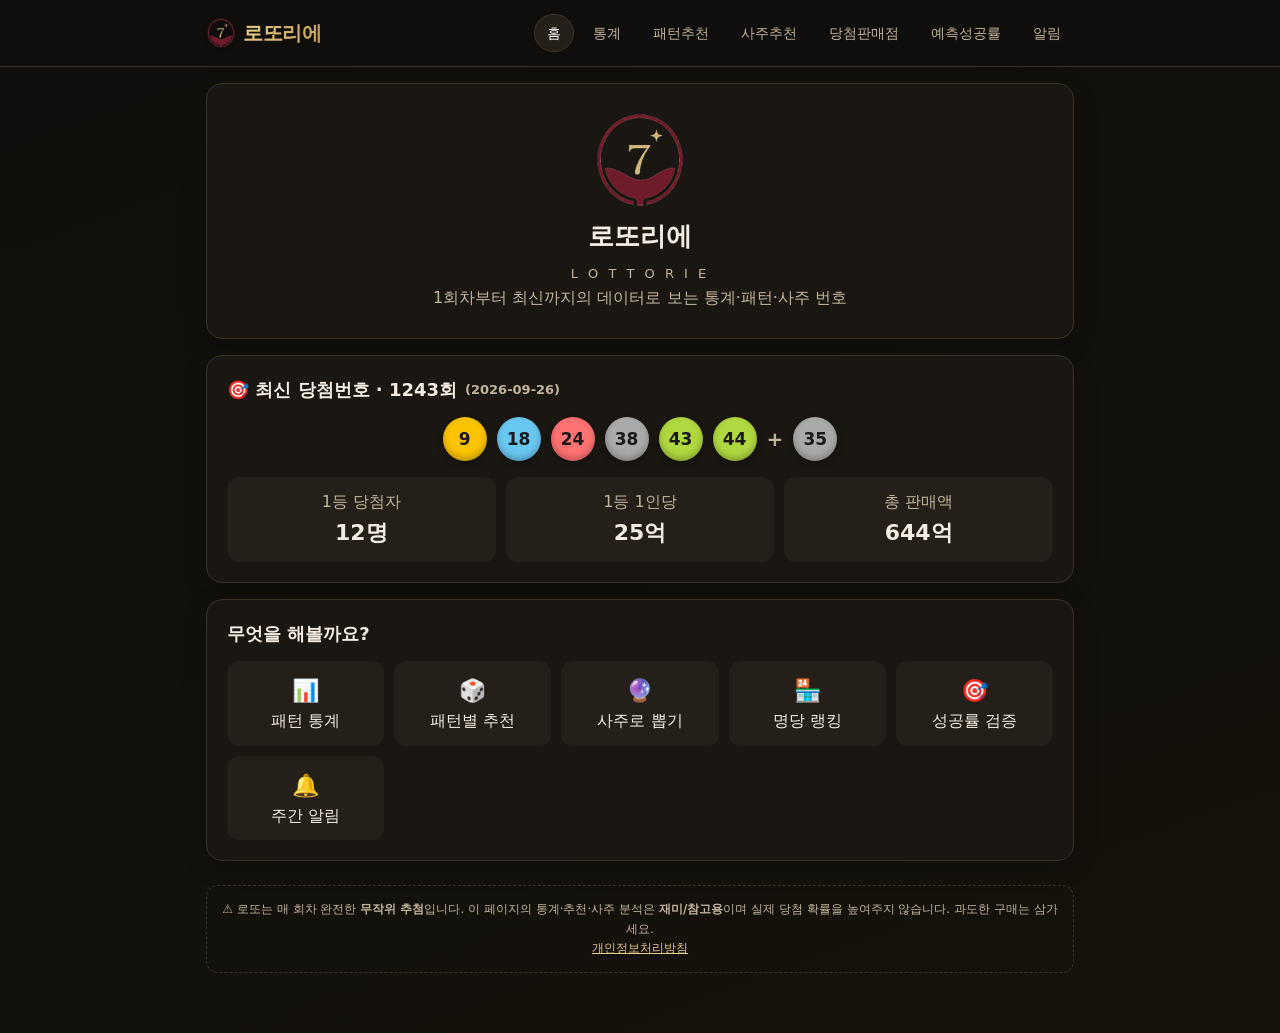
==== commit 06a6d110: "자동 업데이트: 최신 회차 반영" ====
--- a/docs/index.html
+++ b/docs/index.html
@@ -89,7 +89,7 @@
 </div>
 
 <script>
-const DATA = {"draws":[[1,"2002-12-07",10,23,29,33,37,40,16,0,0,3681782000],[2,"2002-12-14",9,13,21,25,32,42,2,1,2002006800,4904274000],[3,"2002-12-21",11,16,19,21,27,31,30,1,2000000000,4729342000],[4,"2002-12-28",14,27,30,31,40,42,2,0,0,5271464000],[5,"2003-01-04",16,24,29,40,41,42,3,0,0,6277102000],[6,"2003-01-11",14,15,26,27,40,42,34,1,6574451700,15305356000],[7,"2003-01-18",2,9,16,25,26,40,42,0,0,12794890000],[8,"2003-01-25",8,19,25,34,37,39,9,0,0,20751450000],[9,"2003-02-01",2,4,16,17,36,39,14,0,0,73624020000],[10,"2003-02-08",9,25,30,33,41,44,6,13,6430437900,260856392000],[11,"2003-02-15",1,7,36,37,41,42,14,5,4780152300,91925306000],[12,"2003-02-22",2,11,21,25,39,45,44,12,1348845700,76255508000],[13,"2003-03-01",22,23,25,37,38,42,26,0,0,66532136000],[14,"2003-03-08",2,6,12,31,33,40,15,4,9375048300,99838648000],[15,"2003-03-15",3,4,16,30,31,37,13,1,17014245000,73264910000],[16,"2003-03-22",6,7,24,37,38,40,33,4,4377146100,75777348000],[17,"2003-03-29",3,4,9,17,32,37,1,3,5349491200,72718152000],[18,"2003-04-05",3,12,13,19,32,35,29,0,0,66371660000],[19,"2003-04-12",6,30,38,39,40,43,26,1,40722959400,105957818000],[20,"2003-04-19",10,14,18,20,23,30,41,1,19352212800,81056776000],[21,"2003-04-26",6,12,17,18,31,32,21,23,797475400,84247142000],[22,"2003-05-03",4,5,6,8,17,39,25,4,4552194900,79455152000],[23,"2003-05-10",5,13,17,18,33,42,44,4,4317947700,77374256000],[24,"2003-05-17",7,8,27,29,36,43,6,0,0,78486634000],[25,"2003-05-24",2,4,21,26,43,44,16,2,24227745300,120073768000],[26,"2003-05-31",4,5,7,18,20,25,31,5,3495069900,80193026000],[27,"2003-06-07",1,20,26,28,37,43,27,2,9543982500,76145050000],[28,"2003-06-14",9,18,23,25,35,37,1,10,1700361100,75448366000],[29,"2003-06-21",1,5,13,34,39,40,11,5,3552594000,74523120000],[30,"2003-06-28",8,17,20,35,36,44,4,2,8728555500,72399690000],[31,"2003-07-05",7,9,18,23,28,35,32,2,8106672900,71317306000],[32,"2003-07-12",6,14,19,25,34,44,11,10,1634528300,71179198000],[33,"2003-07-19",4,7,32,33,40,41,9,1,14903517600,67457252000],[34,"2003-07-26",9,26,35,37,40,42,2,5,3056918000,69389894000],[35,"2003-08-02",2,3,11,26,37,43,39,3,5054598200,66143062000],[36,"2003-08-09",1,10,23,26,28,40,31,1,16014475800,66856686000],[37,"2003-08-16",7,27,30,33,35,37,42,3,4985999400,65509794000],[38,"2003-08-23",16,17,22,30,37,43,36,3,5374866400,67369284000],[39,"2003-08-30",6,7,13,15,21,43,8,6,2623748800,66094476000],[40,"2003-09-06",7,13,18,19,25,26,6,13,1147652400,65699086000],[41,"2003-09-13",13,20,23,35,38,43,34,0,0,57624562000],[42,"2003-09-20",17,18,19,21,23,32,1,6,6899280100,119909740000],[43,"2003-09-27",6,31,35,38,39,44,1,1,17749630800,74686296000],[44,"2003-10-04",3,11,21,30,38,45,39,5,3362155800,69956950000],[45,"2003-10-11",1,10,20,27,33,35,17,2,8356417800,71216232000],[46,"2003-10-18",8,13,15,23,31,38,39,3,5327758800,68181568000],[47,"2003-10-25",14,17,26,31,36,45,27,5,3250042400,67756694000],[48,"2003-11-01",6,10,18,26,37,38,3,6,2415673600,65806832000],[49,"2003-11-08",4,7,16,19,33,40,30,7,1967504600,64501142000],[50,"2003-11-15",2,10,12,15,22,44,1,3,5227061400,65563234000],[51,"2003-11-22",2,3,11,16,26,44,35,6,2421117000,62553680000],[52,"2003-11-29",2,4,15,16,20,29,1,4,3900844900,64393446000],[53,"2003-12-06",7,8,14,32,33,39,42,3,5014371000,64996010000],[54,"2003-12-13",1,8,21,27,36,39,37,3,5148626600,63833006000],[55,"2003-12-20",17,21,31,37,40,44,7,2,7088799600,62195764000],[56,"2003-12-27",10,14,30,31,33,37,19,4,3777570900,65258932000],[57,"2004-01-03",7,10,16,25,29,44,6,4,4114411900,70132666000],[58,"2004-01-10",10,24,25,33,40,44,1,4,3676429200,66638136000],[59,"2004-01-17",6,29,36,39,41,45,13,4,4127587300,67563698000],[60,"2004-01-24",2,8,25,36,39,42,11,7,2172504600,65405936000],[61,"2004-01-31",14,15,19,30,38,43,8,5,3541038800,73312994000],[62,"2004-02-07",3,8,15,27,29,35,21,1,15817286400,66740368000],[63,"2004-02-14",3,20,23,36,38,40,5,2,7922245500,67074050000],[64,"2004-02-21",14,15,18,21,26,36,39,4,3899818000,65085154000],[65,"2004-02-28",4,25,33,36,40,43,39,4,3727945800,66685144000],[66,"2004-03-06",2,3,7,17,22,24,45,4,3685138200,63378796000],[67,"2004-03-13",3,7,10,15,36,38,33,7,2114436500,64314872000],[68,"2004-03-20",10,12,15,16,26,39,38,5,2945882100,63813236000],[69,"2004-03-27",5,8,14,15,19,39,35,3,4962712200,63711302000],[70,"2004-04-03",5,19,22,25,28,43,26,3,5031277800,63232578000],[71,"2004-04-10",5,9,12,16,29,41,21,0,0,62889986000],[72,"2004-04-17",2,4,11,17,26,27,1,13,3260524600,125651214000],[73,"2004-04-24",3,12,18,32,40,43,38,6,2766662100,72635862000],[74,"2004-05-01",6,15,17,18,35,40,23,3,5284949800,68902158000],[75,"2004-05-08",2,5,24,32,34,44,28,4,3914616900,66138372000],[76,"2004-05-15",1,3,15,22,25,37,43,2,7451022600,65083924000],[77,"2004-05-22",2,18,29,32,43,44,37,3,5155758600,64420666000],[78,"2004-05-29",10,13,25,29,33,35,38,4,3519850000,61257794000],[79,"2004-06-05",3,12,24,27,30,32,14,4,3416443800,60390004000],[80,"2004-06-12",17,18,24,25,26,30,1,1,13809540000,60160440000],[81,"2004-06-19",5,7,11,13,20,33,6,5,2714288880,60983308000],[82,"2004-06-26",1,2,3,14,27,42,39,1,14562494400,61302808000],[83,"2004-07-03",6,10,15,17,19,34,14,2,7086948300,62512062000],[84,"2004-07-10",16,23,27,34,42,45,11,2,7669779000,62780760000],[85,"2004-07-17",6,8,13,23,31,36,21,4,3462109800,59451304000],[86,"2004-07-24",2,12,37,39,41,45,33,1,14252186400,59835968000],[87,"2004-07-31",4,12,16,23,34,43,26,11,1799358055,83793642000],[88,"2004-08-07",1,17,20,24,30,41,27,4,3069709650,51910612000],[89,"2004-08-14",4,26,28,29,33,40,37,3,4248321900,55102179000],[90,"2004-08-21",17,20,29,35,38,44,10,4,3291435300,55493544000],[91,"2004-08-28",1,21,24,26,29,42,27,4,3582902400,59061052000],[92,"2004-09-04",3,14,24,33,35,36,17,11,1233270846,58296001000],[93,"2004-09-11",6,22,24,36,38,44,19,6,2269178150,57236313000],[94,"2004-09-18",5,32,34,40,41,45,6,6,2245339950,57144729000],[95,"2004-09-25",8,17,27,31,34,43,14,8,1747741238,60077493000],[96,"2004-10-02",1,3,8,21,22,31,20,7,1847133515,54217572000],[97,"2004-10-09",6,7,14,15,20,36,3,9,1496214000,57713200000],[98,"2004-10-16",6,9,16,23,24,32,43,4,3177972300,56231084000],[99,"2004-10-23",1,3,10,27,29,37,11,6,2169219050,56207491000],[100,"2004-10-30",1,7,11,23,37,42,6,4,3315315525,56561977000],[101,"2004-11-06",1,3,17,32,35,45,8,5,2707297500,57585065000],[102,"2004-11-13",17,22,24,26,35,40,42,9,1457153067,56937962000],[103,"2004-11-20",5,14,15,27,30,45,10,8,1691589563,57420615000],[104,"2004-11-27",17,32,33,34,42,44,35,2,6610743750,56533705000],[105,"2004-12-04",8,10,20,34,41,45,28,4,3416781450,57479716000],[106,"2004-12-11",4,10,12,22,24,33,29,16,810461157,57384485000],[107,"2004-12-18",1,4,5,6,9,31,17,2,6679927800,57545202000],[108,"2004-12-25",7,18,22,23,29,44,12,7,1998900772,58875228000],[109,"2005-01-01",1,5,34,36,42,44,33,12,1246838200,62584098000],[110,"2005-01-08",7,20,22,23,29,43,1,3,4566262000,57625490000],[111,"2005-01-15",7,18,31,33,36,40,27,6,2199047450,57876999000],[112,"2005-01-22",26,29,30,33,41,42,43,9,1567271167,59292005000],[113,"2005-01-29",4,9,28,33,36,45,26,9,1561528934,59258248000],[114,"2005-02-05",11,14,19,26,28,41,2,6,2362345050,60079401000],[115,"2005-02-12",1,2,6,9,25,28,31,9,1488589567,59130557000],[116,"2005-02-19",2,4,25,31,34,37,17,7,1997747315,61606084000],[117,"2005-02-26",5,10,22,34,36,44,35,9,1558378334,59429610000],[118,"2005-03-05",3,4,10,17,19,22,38,10,1297989720,57171934000],[119,"2005-03-12",3,11,13,14,17,21,38,9,1474899400,57800632000],[120,"2005-03-19",4,6,10,11,32,37,30,3,4364530300,57418983000],[121,"2005-03-26",12,28,30,34,38,43,9,2,6839648100,57134544000],[122,"2005-04-02",1,11,16,17,36,40,8,9,1450073800,56171704000],[123,"2005-04-09",7,17,18,28,30,45,27,5,2532982680,54097448000],[124,"2005-04-16",4,16,23,25,29,42,1,9,1395936267,54180838000],[125,"2005-04-23",2,8,32,33,35,36,18,7,1754870786,53149705000],[126,"2005-04-30",7,20,22,27,40,43,1,9,1369301500,52748965000],[127,"2005-05-07",3,5,10,29,32,43,35,6,1965939150,50752603000],[128,"2005-05-14",12,30,34,36,37,45,39,6,2064043100,52310392000],[129,"2005-05-21",19,23,25,28,38,42,17,11,1093629655,51555754000],[130,"2005-05-28",7,19,24,27,42,45,31,4,3036496650,51359012000],[131,"2005-06-04",8,10,11,14,15,21,37,8,1451214488,50231773000],[132,"2005-06-11",3,17,23,34,41,45,43,4,2920473525,49921897000],[133,"2005-06-18",4,7,15,18,23,26,13,8,1450242600,50889926000],[134,"2005-06-25",3,12,20,23,31,35,43,5,2349155100,50445575000],[135,"2005-07-02",6,14,22,28,35,39,16,7,1717293515,51062672000],[136,"2005-07-09",2,16,30,36,41,42,11,6,1997694150,51144633000],[137,"2005-07-16",7,9,20,25,36,39,15,9,1270403467,49978654000],[138,"2005-07-23",10,11,27,28,37,39,19,5,2227152000,47688450000],[139,"2005-07-30",9,11,15,20,28,43,13,7,1650210215,48371085000],[140,"2005-08-06",3,13,17,18,19,28,8,5,2109462840,45983464000],[141,"2005-08-13",8,12,29,31,42,43,2,6,1900552400,48016958000],[142,"2005-08-20",12,16,30,34,40,44,19,11,1018265564,48012844000],[143,"2005-08-27",26,27,28,42,43,45,8,3,3954584700,49415357000],[144,"2005-09-03",4,15,17,26,36,37,43,8,1402440413,49202521000],[145,"2005-09-10",2,3,13,20,27,44,9,3,3797838200,48913832000],[146,"2005-09-17",2,19,27,35,41,42,25,2,6043415250,50677555000],[147,"2005-09-24",4,6,13,21,40,42,36,7,1700040215,50345605000],[148,"2005-10-01",21,25,33,34,35,36,17,5,2323596420,49523247000],[149,"2005-10-08",2,11,21,34,41,42,27,7,1639052143,48406950000],[150,"2005-10-15",2,18,25,28,37,39,16,4,2831645850,48763778000],[151,"2005-10-22",1,2,10,13,18,19,15,4,2716634025,47357067000],[152,"2005-10-29",1,5,13,26,29,34,43,5,2278131840,48180334000],[153,"2005-11-05",3,8,11,12,13,36,33,4,2730526125,47777735000],[154,"2005-11-12",6,19,21,35,40,45,20,4,2836628700,48022386000],[155,"2005-11-19",16,19,20,32,33,41,4,9,1193005734,46140202000],[156,"2005-11-26",5,18,28,30,42,45,2,8,1401099900,47344584000],[157,"2005-12-03",19,26,30,33,35,39,37,2,5484903750,46853365000],[158,"2005-12-10",4,9,13,18,21,34,7,10,1069544340,46368888000],[159,"2005-12-17",1,18,30,41,42,43,32,6,1755407300,44311926000],[160,"2005-12-24",3,7,8,34,39,41,1,2,5490805350,46833239000],[161,"2005-12-31",22,34,36,40,42,45,44,7,1996876272,53096453000],[162,"2006-01-07",1,5,21,25,38,41,24,5,2308265760,49050086000],[163,"2006-01-14",7,11,26,28,29,44,16,7,1629726515,49018952000],[164,"2006-01-21",6,9,10,11,39,41,27,3,4054937900,53052119000],[165,"2006-01-28",5,13,18,19,22,42,31,2,6767426700,58088118000],[166,"2006-02-04",9,12,27,36,39,45,14,11,1111299982,52157466000],[167,"2006-02-11",24,27,28,30,36,39,4,5,2491222920,52744392000],[168,"2006-02-18",3,10,31,40,42,43,30,5,2349946920,51496212000],[169,"2006-02-25",16,27,35,37,43,45,19,5,2482888380,52076183000],[170,"2006-03-04",2,11,13,15,31,42,10,6,1923108250,49718245000],[171,"2006-03-11",4,16,25,29,34,35,1,6,1961339700,50357474000],[172,"2006-03-18",4,19,21,24,26,41,35,11,1081154073,50758266000],[173,"2006-03-25",3,9,24,30,33,34,18,8,1487736788,52286521000],[174,"2006-04-01",13,14,18,22,35,39,16,7,1771103058,52340568000],[175,"2006-04-08",19,26,28,31,33,36,17,5,2371132620,50895147000],[176,"2006-04-15",4,17,30,32,33,34,15,5,2314663080,50488528000],[177,"2006-04-22",1,10,13,16,37,43,6,7,1693285500,50480325000],[178,"2006-04-29",1,5,11,12,18,23,9,5,2254621080,49582758000],[179,"2006-05-06",5,9,17,25,39,43,32,10,1081093920,47291694000],[180,"2006-05-13",2,15,20,21,29,34,22,2,5763371550,48895477000],[181,"2006-05-20",14,21,23,32,40,45,44,6,1941763300,49124446000],[182,"2006-05-27",13,15,27,29,34,40,35,3,3721439400,47222594000],[183,"2006-06-03",2,18,24,34,40,42,5,6,1777221500,45938460000],[184,"2006-06-10",1,2,6,16,20,33,41,6,1747753050,45503351000],[185,"2006-06-17",1,2,4,8,19,38,14,3,3522485800,45783088000],[186,"2006-06-24",4,10,14,19,21,45,9,9,1187882600,45484428000],[187,"2006-07-01",1,2,8,18,29,38,42,7,1544733900,45855961000],[188,"2006-07-08",19,24,27,30,31,34,36,3,3501405200,45176242000],[189,"2006-07-15",8,14,32,35,37,45,28,3,3461775100,43650551000],[190,"2006-07-22",8,14,18,30,31,44,15,6,1784159450,44864459000],[191,"2006-07-29",5,6,24,25,32,37,8,4,2577114675,44534869000],[192,"2006-08-05",4,8,11,18,37,45,33,4,2445348375,42035065000],[193,"2006-08-12",6,14,18,26,36,39,13,3,3404449700,43788477000],[194,"2006-08-19",15,20,23,26,39,44,28,4,2650567875,44511515000],[195,"2006-08-26",7,10,19,22,35,40,31,11,918992591,44374725000],[196,"2006-09-02",35,36,37,41,44,45,30,15,727876520,45773496000],[197,"2006-09-09",7,12,16,34,42,45,4,6,1803018300,45993306000],[198,"2006-09-16",12,19,20,25,41,45,2,6,1797855050,45614021000],[199,"2006-09-23",14,21,22,25,30,36,43,2,5344252200,45021068000],[200,"2006-09-30",5,6,13,14,17,20,7,8,1344616613,46640423000],[201,"2006-10-07",3,11,24,38,39,44,26,1,9719465400,42254768000],[202,"2006-10-14",12,14,27,33,39,44,17,6,1893391700,48304034000],[203,"2006-10-21",1,3,11,24,30,32,7,5,2164564740,47033359000],[204,"2006-10-28",3,12,14,35,40,45,5,8,1358347125,46077750000],[205,"2006-11-04",1,3,21,29,35,37,30,6,1835221800,46330516000],[206,"2006-11-11",1,2,3,15,20,25,43,5,2032859340,44326979000],[207,"2006-11-18",3,11,14,31,32,37,38,5,2104673760,45282336000],[208,"2006-11-25",14,25,31,34,40,44,24,6,1760767400,45516378000],[209,"2006-12-02",2,7,18,20,24,33,37,6,1660896350,43753377000],[210,"2006-12-09",10,19,22,23,25,37,39,2,5139085950,44757963000],[211,"2006-12-16",12,13,17,20,33,41,8,10,1035800250,45332675000],[212,"2006-12-23",11,12,18,21,31,38,8,4,2660747250,46139120000],[213,"2006-12-30",2,3,4,5,20,24,42,8,1376678025,48745094000],[214,"2007-01-06",5,7,20,25,28,37,32,8,1406980875,49195740000],[215,"2007-01-13",2,3,7,15,43,44,4,7,1587689615,47675761000],[216,"2007-01-20",7,16,17,33,36,40,1,13,848506108,48342018000],[217,"2007-01-27",16,20,27,33,35,39,38,7,1611246172,48260644000],[218,"2007-02-03",1,8,14,18,29,44,20,4,2779075800,47018314000],[219,"2007-02-10",4,11,20,26,35,37,16,9,1208409167,46903745000],[220,"2007-02-17",5,11,19,21,34,43,31,6,1958094950,50383399000],[221,"2007-02-24",2,20,33,35,37,40,10,6,1800104250,47674135000],[222,"2007-03-03",5,7,28,29,39,43,44,5,2275193820,47735197000],[223,"2007-03-10",1,3,18,20,26,27,38,7,1498170600,46036874000],[224,"2007-03-17",4,19,26,27,30,42,7,6,1808969950,46435109000],[225,"2007-03-24",5,11,13,19,31,36,7,6,1777201800,46352016000],[226,"2007-03-31",2,6,8,14,21,22,34,6,1744100150,45145643000],[227,"2007-04-07",4,5,15,16,22,42,2,2,5253542400,44444776000],[228,"2007-04-14",17,25,35,36,39,44,23,9,1146700334,44764100000],[229,"2007-04-21",4,5,9,11,23,38,35,7,1451441100,44762989000],[230,"2007-04-28",5,11,14,29,32,33,12,8,1292929163,44191351000],[231,"2007-05-05",5,10,19,31,44,45,27,9,1088365900,42355627000],[232,"2007-05-12",8,9,10,12,24,44,35,9,1110918400,43564632000],[233,"2007-05-19",4,6,13,17,28,40,39,10,999153750,43516805000],[234,"2007-05-26",13,21,22,24,26,37,4,4,2519743875,42814085000],[235,"2007-06-02",21,22,26,27,31,37,8,3,3433330100,43347391000],[236,"2007-06-09",1,4,8,13,37,39,7,2,5030040150,42941871000],[237,"2007-06-16",1,11,17,21,24,44,33,7,1440630729,43358287000],[238,"2007-06-23",2,4,15,28,31,34,35,9,1121660567,42952477000],[239,"2007-06-30",11,15,24,39,41,44,7,9,1134140167,43296565000],[240,"2007-07-07",6,10,16,40,41,43,21,2,5098251450,43603443000],[241,"2007-07-14",2,16,24,27,28,35,21,4,2552016300,43246894000],[242,"2007-07-21",4,19,20,21,32,34,43,8,1234542375,42679760000],[243,"2007-07-28",2,12,17,19,28,42,34,4,2408850000,41304830000],[244,"2007-08-04",13,16,25,36,37,38,19,1,9121583100,39411047000],[245,"2007-08-11",9,11,27,31,32,38,22,7,1382583129,41854623000],[246,"2007-08-18",13,18,21,23,26,39,15,5,1911774240,41453154000],[247,"2007-08-25",12,15,28,36,39,40,13,6,1669313900,42231698000],[248,"2007-09-01",3,8,17,23,38,45,13,8,1227479363,42348403000],[249,"2007-09-08",3,8,27,31,41,44,11,6,1663568700,42539134000],[250,"2007-09-15",19,23,30,37,43,45,38,5,1994726280,42122808000],[251,"2007-09-22",6,7,19,25,28,38,45,8,1282616400,44493014000],[252,"2007-09-29",14,23,26,31,39,45,28,7,1391089715,41207920000],[253,"2007-10-06",8,19,25,31,34,36,33,4,2466189525,42309347000],[254,"2007-10-13",1,5,19,20,24,30,27,1,9741015900,42259113000],[255,"2007-10-20",1,5,6,24,27,42,32,6,1598618550,41425341000],[256,"2007-10-27",4,11,14,21,23,43,32,2,4891017000,41996580000],[257,"2007-11-03",6,13,27,31,32,37,4,4,2391377025,41433637000],[258,"2007-11-10",14,27,30,31,38,40,17,4,2426434350,41364428000],[259,"2007-11-17",4,5,14,35,42,45,34,2,4838533500,40905570000],[260,"2007-11-24",7,12,15,24,37,40,43,4,2310085575,40140211000],[261,"2007-12-01",6,11,16,18,31,43,2,3,3192299100,20607538165],[262,"2007-12-08",9,12,24,25,29,31,36,2,4518741600,19616145108],[263,"2007-12-15",1,27,28,32,37,40,18,6,1551704900,19838573376],[264,"2007-12-22",9,16,27,36,41,44,5,7,1344889200,19891628839],[265,"2007-12-29",5,9,34,37,38,39,12,8,1200838575,20456996760],[266,"2008-01-05",3,4,9,11,22,42,37,3,3207211700,20968541748],[267,"2008-01-12",7,8,24,34,36,41,1,3,3257663300,20917945142],[268,"2008-01-19",3,10,19,24,32,45,12,7,1350954515,20606907527],[269,"2008-01-26",5,18,20,36,42,43,32,5,1961399940,20678823238],[270,"2008-02-02",5,9,12,20,21,26,27,5,1927830060,20922697382],[271,"2008-02-09",3,8,9,27,29,40,36,6,1565918150,20439844690],[272,"2008-02-16",7,9,12,27,39,43,28,9,1104622800,21655346728],[273,"2008-02-23",1,8,24,31,34,44,6,3,3339543100,21408110043],[274,"2008-03-01",13,14,15,26,35,39,25,4,2505085575,21315887777],[275,"2008-03-08",14,19,20,35,38,40,26,1,10044066900,21164930256],[276,"2008-03-15",4,15,21,33,39,41,25,3,3312569000,21283853797],[277,"2008-03-22",10,12,13,15,25,29,20,3,3272627800,20934378077],[278,"2008-03-29",3,11,37,39,41,43,13,3,3186530000,20544124135],[279,"2008-04-05",7,16,31,36,37,38,11,5,1914205320,20565294210],[280,"2008-04-12",10,11,23,24,36,37,35,7,1355258529,20337006236],[281,"2008-04-19",1,3,4,6,14,41,12,6,1554683200,20400303156],[282,"2008-04-26",2,5,10,18,31,32,30,7,1322052643,20525598068],[283,"2008-05-03",6,8,18,31,38,45,42,3,3137224600,20066701007],[284,"2008-05-10",2,7,15,24,30,45,28,3,3117640300,19886739840],[285,"2008-05-17",13,33,37,40,41,45,2,3,3164370100,20182483433],[286,"2008-05-24",1,15,19,40,42,44,17,3,3236566300,20472256211],[287,"2008-05-31",6,12,24,27,35,37,41,7,1328657100,20311748165],[288,"2008-06-07",1,12,17,28,35,41,10,4,2357261550,19985090526],[289,"2008-06-14",3,14,33,37,38,42,10,0,0,19703321500],[290,"2008-06-21",8,13,18,32,39,45,7,13,2149214424,49362920581],[291,"2008-06-28",3,7,8,18,20,42,45,7,1450585200,22071714263],[292,"2008-07-05",17,18,31,32,33,34,10,14,720373950,21697345728],[293,"2008-07-12",1,9,17,21,29,33,24,6,1656764400,21199876103],[294,"2008-07-19",6,10,17,30,37,38,40,4,2406504975,20781906500],[295,"2008-07-26",1,4,12,16,18,38,8,0,0,21124067500],[296,"2008-08-02",3,8,15,27,30,45,44,8,3066088275,31688949500],[297,"2008-08-09",6,11,19,20,28,32,34,2,5056668750,21820737500],[298,"2008-08-16",5,9,27,29,37,40,19,1,9909778500,21575837500],[299,"2008-08-23",1,3,20,25,36,45,24,7,1483772529,22231954500],[300,"2008-08-30",7,9,10,12,26,38,39,12,836092425,22232523500],[301,"2008-09-06",7,11,13,33,37,43,26,7,1447385015,22188588500],[302,"2008-09-13",13,19,20,32,38,42,4,2,5472167250,23191302500],[303,"2008-09-20",2,14,17,30,38,45,43,6,1672749000,21420880000],[304,"2008-09-27",4,10,16,26,33,41,38,6,1661646150,21579326500],[305,"2008-10-04",7,8,18,21,23,39,9,5,2008210140,21980329500],[306,"2008-10-11",4,18,23,30,34,41,19,5,2102669520,22210731000],[307,"2008-10-18",5,15,21,23,25,45,12,4,2587643250,21940495000],[308,"2008-10-25",14,15,17,19,37,45,40,1,10232872800,21669708000],[309,"2008-11-01",1,2,5,11,18,36,22,11,901622946,22078764000],[310,"2008-11-08",1,5,19,28,34,41,16,8,1296713325,21859041000],[311,"2008-11-15",4,12,24,27,28,32,10,8,1237691063,21604607500],[312,"2008-11-22",2,3,5,6,12,20,25,15,629017820,21127695500],[313,"2008-11-29",9,17,34,35,43,45,2,6,1715422800,21836048000],[314,"2008-12-06",15,17,19,34,38,41,2,6,1660512200,21164047000],[315,"2008-12-13",1,13,33,35,43,45,23,8,1308728625,22169590000],[316,"2008-12-20",10,11,21,27,31,39,43,6,1673586400,22036884000],[317,"2008-12-27",3,10,11,22,36,39,8,4,2576258550,22067557000],[318,"2009-01-03",2,17,19,20,34,45,21,9,1207436600,23331864000],[319,"2009-01-10",5,8,22,28,33,42,37,5,2135659380,22717591500],[320,"2009-01-17",16,19,23,25,41,45,3,2,5513067900,23329943000],[321,"2009-01-24",12,18,20,21,25,34,42,6,1959136100,25308991000],[322,"2009-01-31",9,18,29,32,38,43,20,6,1904544700,24474147000],[323,"2009-02-07",10,14,15,32,36,42,3,8,1461025388,24604738500],[324,"2009-02-14",2,4,21,25,33,36,17,6,1865130350,23994158500],[325,"2009-02-21",7,17,20,32,44,45,33,6,1806122450,23318489500],[326,"2009-02-28",16,23,25,33,36,39,40,6,1832134550,23612275500],[327,"2009-03-07",6,12,13,17,32,44,24,12,882674750,22895780000],[328,"2009-03-14",1,6,9,16,17,28,24,6,1819795900,23658494000],[329,"2009-03-21",9,17,19,30,35,42,4,6,1830391200,23599252000],[330,"2009-03-28",3,4,16,17,19,20,23,9,1162280200,22929748000],[331,"2009-04-04",4,9,14,26,31,44,39,5,2165902620,23320733500],[332,"2009-04-11",16,17,34,36,42,45,3,8,1359448388,23021278500],[333,"2009-04-18",5,14,27,30,39,43,35,7,1550987143,23009535000],[334,"2009-04-25",13,15,21,29,39,43,33,7,1523002972,22219828000],[335,"2009-05-02",5,9,16,23,26,45,21,5,2037492480,21988739000],[336,"2009-05-09",3,5,20,34,35,44,16,6,1685632650,21534666500],[337,"2009-05-16",1,5,14,18,32,37,4,8,1257500513,21716233500],[338,"2009-05-23",2,13,34,38,42,45,16,3,3383431000,21568010000],[339,"2009-05-30",6,8,14,21,30,37,45,9,1096778334,21017820000],[340,"2009-06-06",18,24,26,29,34,38,32,7,1439393186,21446060500],[341,"2009-06-13",1,8,19,34,39,43,41,7,1497207772,22361224000],[342,"2009-06-20",1,13,14,33,34,43,25,3,3454095800,21891094000],[343,"2009-06-27",1,10,17,29,31,43,15,6,1717153000,21828230000],[344,"2009-07-04",1,2,15,28,34,45,38,7,1467106543,21919443000],[345,"2009-07-11",15,20,23,29,39,42,2,2,5203577550,21765468500],[346,"2009-07-18",5,13,14,22,44,45,33,5,2017727340,21431194500],[347,"2009-07-25",3,8,13,27,32,42,10,7,1456624286,22109870000],[348,"2009-08-01",3,14,17,20,24,31,34,3,3299994000,21393155000],[349,"2009-08-08",5,13,14,20,24,25,36,3,3353209000,21716935000],[350,"2009-08-15",1,8,18,24,29,33,35,9,1101052467,21340547000],[351,"2009-08-22",5,25,27,29,34,36,33,4,2583357150,21973746000],[352,"2009-08-29",5,16,17,20,26,41,24,6,1732858250,22359772500],[353,"2009-09-05",11,16,19,22,29,36,26,2,5290838250,22276462500],[354,"2009-09-12",14,19,36,43,44,45,1,5,2124464340,22354844500],[355,"2009-09-19",5,8,29,30,35,44,38,5,2145424800,22508525000],[356,"2009-09-26",2,8,14,25,29,45,24,9,1157185267,22342479000],[357,"2009-10-03",10,14,18,21,36,37,5,2,5313394350,22616204500],[358,"2009-10-10",1,9,10,12,21,40,37,3,3472654900,22825914500],[359,"2009-10-17",1,10,19,20,24,40,23,8,1286712600,22644128000],[360,"2009-10-24",4,16,23,25,35,40,27,3,3566716200,22859516000],[361,"2009-10-31",5,10,16,24,27,35,33,7,1473115115,22531338000],[362,"2009-11-07",2,3,22,27,30,40,29,6,1729424650,22168181500],[363,"2009-11-14",11,12,14,21,32,38,6,4,2615910600,22431974000],[364,"2009-11-21",2,5,7,14,16,40,4,4,2531914800,22096002000],[365,"2009-11-28",5,15,21,25,26,30,31,1,10697716800,22903033000],[366,"2009-12-05",5,12,19,26,27,44,38,2,5351553900,22981083000],[367,"2009-12-12",3,22,25,29,32,44,19,7,1581736586,23229653500],[368,"2009-12-19",11,21,24,30,39,45,26,7,1465825115,21873023000],[369,"2009-12-26",17,20,35,36,41,43,21,6,1842177750,23358137500],[370,"2010-01-02",16,18,24,42,44,45,17,7,1678941943,24881326000],[371,"2010-01-09",7,9,15,26,27,42,18,7,1524130543,22921583000],[372,"2010-01-16",8,11,14,16,18,21,13,9,1192593200,23083533000],[373,"2010-01-23",15,26,37,42,43,45,9,4,2791801125,23547532500],[374,"2010-01-30",11,13,15,17,25,34,26,2,5528717850,24040659500],[375,"2010-02-06",4,8,19,25,27,45,7,7,1581284058,23932469000],[376,"2010-02-13",1,11,13,24,28,40,7,6,1956915800,25328548000],[377,"2010-02-20",6,22,29,37,43,45,23,3,3912085400,24609217000],[378,"2010-02-27",5,22,29,31,34,39,43,5,2317698240,24433482000],[379,"2010-03-06",6,10,22,31,35,40,19,7,1598999786,23768842500],[380,"2010-03-13",1,2,8,17,26,37,27,4,2684274825,23582185500],[381,"2010-03-20",1,5,10,12,16,20,11,19,565738895,23971556500],[382,"2010-03-27",10,15,22,24,27,42,19,6,1846674900,23700644000],[383,"2010-04-03",4,15,28,33,37,40,25,3,3596522100,23033525500],[384,"2010-04-10",11,22,24,32,36,38,7,3,3658734200,23444471000],[385,"2010-04-17",7,12,19,21,29,32,9,7,1542032700,23121741500],[386,"2010-04-24",4,7,10,19,31,40,26,10,1042953330,22953665500],[387,"2010-05-01",1,26,31,34,40,43,20,4,2675533500,22729980000],[388,"2010-05-08",1,8,9,17,29,32,45,4,2545543875,22154352500],[389,"2010-05-15",7,16,18,20,23,26,3,5,2119027020,22767013500],[390,"2010-05-22",16,17,28,37,39,40,15,1,10373997900,22094836500],[391,"2010-05-29",10,11,18,22,28,39,30,1,10508749800,22580758000],[392,"2010-06-05",1,3,7,8,24,42,43,6,1713528700,22764342000],[393,"2010-06-12",9,16,28,40,41,43,21,8,1362003975,22994558000],[394,"2010-06-19",1,13,20,22,25,28,15,1,10654349100,22596168500],[395,"2010-06-26",11,15,20,26,31,35,7,7,1534635000,23096290000],[396,"2010-07-03",18,20,31,34,40,45,30,2,5296622400,22731868000],[397,"2010-07-10",12,13,17,22,25,33,8,3,3499519700,22945003500],[398,"2010-07-17",10,15,20,23,42,44,7,4,2680625550,22713652000],[399,"2010-07-24",1,2,9,17,19,42,20,8,1276854975,22775893000],[400,"2010-07-31",9,21,27,34,41,43,2,4,2669834325,22689865500],[401,"2010-08-07",6,12,18,31,38,43,9,9,1168214792,21745982500],[402,"2010-08-14",5,9,15,19,22,36,32,4,2662206188,22501473000],[403,"2010-08-21",10,14,22,24,28,37,26,5,2122396875,22455667500],[404,"2010-08-28",5,20,21,24,33,40,36,3,3566659375,22694912500],[405,"2010-09-04",1,2,10,25,26,44,4,3,3543878000,22610452000],[406,"2010-09-11",7,12,21,24,27,36,45,5,2156142450,23031103000],[407,"2010-09-18",6,7,13,16,24,25,1,7,1649707286,24214793000],[408,"2010-09-25",9,20,21,22,30,37,16,5,2235375825,23203355500],[409,"2010-10-02",6,9,21,31,32,40,38,4,2896989750,23962292000],[410,"2010-10-09",1,3,18,32,40,41,16,9,1249335709,23733908500],[411,"2010-10-16",11,14,22,35,37,39,5,12,953227563,23629561000],[412,"2010-10-23",4,7,39,41,42,45,40,7,1656199822,23533090000],[413,"2010-10-30",2,9,15,23,34,40,3,4,2814673500,23462862000],[414,"2010-11-06",2,14,15,22,23,44,43,1,11703832500,23455495000],[415,"2010-11-13",7,17,20,26,30,40,24,8,1334182407,23373024000],[416,"2010-11-20",5,6,8,11,22,26,44,10,1072037100,23427403000],[417,"2010-11-27",4,5,14,20,22,43,44,4,2818329938,22984128000],[418,"2010-12-04",11,13,15,26,28,34,31,8,1435649766,23529027500],[419,"2010-12-11",2,11,13,14,28,30,7,3,3796490750,23254148000],[420,"2010-12-18",4,9,10,29,31,34,27,8,1424856375,23672738000],[421,"2010-12-25",6,11,26,27,28,44,30,5,2321144325,23876010500],[422,"2011-01-01",8,15,19,21,34,44,12,6,2205251375,26365301000],[423,"2011-01-08",1,17,27,28,29,40,5,3,3896153875,24834155500],[424,"2011-01-15",10,11,26,31,34,44,30,10,1109480813,24364222500],[425,"2011-01-22",8,10,14,27,33,38,3,8,1534833000,25229847000],[426,"2011-01-29",4,17,18,27,39,43,19,4,3057233625,25733296000],[427,"2011-02-05",6,7,15,24,28,30,21,1,12571445625,26255527500],[428,"2011-02-12",12,16,19,22,37,40,8,9,1437683209,27342503500],[429,"2011-02-19",3,23,28,34,39,42,16,9,1485904709,26996916500],[430,"2011-02-26",1,3,16,18,30,34,44,8,1611763219,26597436000],[431,"2011-03-05",18,22,25,31,38,45,6,10,1268434013,25830973500],[432,"2011-03-12",2,3,5,11,27,39,33,5,2299427550,26174287000],[433,"2011-03-19",19,23,29,33,35,43,27,11,1182294410,26198303000],[434,"2011-03-26",3,13,20,24,33,37,35,8,1480060266,25789719500],[435,"2011-04-02",8,16,26,30,38,45,42,10,1287550013,26170633500],[436,"2011-04-09",9,14,20,22,33,34,28,8,1512266579,25434508500],[437,"2011-04-16",11,16,29,38,41,44,21,6,2096245438,25399208500],[438,"2011-04-23",6,12,20,26,29,38,45,9,1377142167,25185021000],[439,"2011-04-30",17,20,30,31,37,40,25,6,1900077375,24840354000],[440,"2011-05-07",10,22,28,34,36,44,2,6,1995873000,24905389000],[441,"2011-05-14",1,23,28,30,34,35,9,4,3170417063,25136061000],[442,"2011-05-21",25,27,29,36,38,40,41,9,1413413042,25609971500],[443,"2011-05-28",4,6,10,19,20,44,14,9,1327597584,25618036000],[444,"2011-06-04",11,13,23,35,43,45,17,3,4154188625,25336764500],[445,"2011-06-11",13,20,21,30,39,45,32,7,1791683036,25026540000],[446,"2011-06-18",1,11,12,14,26,35,6,3,4051247625,25297620500],[447,"2011-06-25",2,7,8,9,17,33,34,4,2657941125,24777521000],[448,"2011-07-02",3,7,13,27,40,41,36,3,4026212750,25670631000],[449,"2011-07-09",3,10,20,26,35,43,36,3,4059715250,25107136000],[450,"2011-07-16",6,14,19,21,23,31,13,6,1990391625,24866018000],[451,"2011-07-23",12,15,20,24,30,38,29,13,882138952,24930583500],[452,"2011-07-30",8,10,18,30,32,34,27,9,1276902000,24228379000],[453,"2011-08-06",12,24,33,38,40,42,30,5,2262732375,24027562500],[454,"2011-08-13",13,25,27,34,38,41,10,7,1609125590,24194605500],[455,"2011-08-20",4,19,20,26,30,35,24,7,1635711483,24384925500],[456,"2011-08-27",1,7,12,18,23,27,44,7,1598505054,24710340500],[457,"2011-09-03",8,10,18,23,27,40,33,10,1159902825,24839526000],[458,"2011-09-10",4,9,10,32,36,40,18,8,1608812625,26889128000],[459,"2011-09-17",4,6,10,14,25,40,12,7,1655842233,24945047500],[460,"2011-09-24",8,11,28,30,43,45,41,4,3180895782,25958817500],[461,"2011-10-01",11,18,26,31,37,40,43,6,1948674875,25312294000],[462,"2011-10-08",3,20,24,32,37,45,4,8,1483559297,24662777500],[463,"2011-10-15",23,29,31,33,34,44,40,0,0,24602575500],[464,"2011-10-22",6,12,15,34,42,44,4,13,3355721106,63386137000],[465,"2011-10-29",1,8,11,13,22,38,31,7,1923662893,28896647000],[466,"2011-11-05",4,10,13,23,32,44,20,9,1530313459,29157376500],[467,"2011-11-12",2,12,14,17,24,40,39,9,1435441084,28691953000],[468,"2011-11-19",8,13,15,28,37,43,17,9,1527197167,27799276000],[469,"2011-11-26",4,21,22,34,37,38,33,4,3330131250,26682470000],[470,"2011-12-03",10,16,20,39,41,42,27,3,4333330625,26956482500],[471,"2011-12-10",6,13,29,37,39,41,43,7,1939332858,26746170000],[472,"2011-12-17",16,25,26,31,36,43,44,7,1809656090,25964603500],[473,"2011-12-24",8,13,20,22,23,36,34,4,3250418063,26433618000],[474,"2011-12-31",4,13,18,31,33,45,43,15,936690800,29489241000],[475,"2012-01-07",1,9,14,16,21,29,3,8,1693923047,28021637500],[476,"2012-01-14",9,12,13,15,37,38,27,4,3439851469,27795909500],[477,"2012-01-21",14,25,29,32,33,45,37,8,1919011829,30400704500],[478,"2012-01-28",18,29,30,37,39,43,8,14,987224759,27487950500],[479,"2012-02-04",8,23,25,27,35,44,24,6,2233046500,27424417000],[480,"2012-02-11",3,5,10,17,30,31,16,4,2996742282,27707840500],[481,"2012-02-18",3,4,23,29,40,41,20,3,4639355750,27821308000],[482,"2012-02-25",1,10,16,24,25,35,43,7,1897921179,28100726000],[483,"2012-03-03",12,15,19,22,28,34,5,5,2567196675,27791329500],[484,"2012-03-10",1,3,27,28,32,45,11,6,2305303063,27942989500],[485,"2012-03-17",17,22,26,27,36,39,20,9,1501474917,27846439000],[486,"2012-03-24",1,2,23,25,38,40,43,13,1008634125,27270411500],[487,"2012-03-31",4,8,25,27,37,41,21,8,1638830766,27638251500],[488,"2012-04-07",2,8,17,30,31,38,25,10,1330393575,27106546000],[489,"2012-04-14",2,4,8,15,20,27,11,6,2106360625,26779245000],[490,"2012-04-21",2,7,26,29,40,43,42,7,1860234161,26295060500],[491,"2012-04-28",8,17,35,36,39,42,4,4,3304634438,26706937000],[492,"2012-05-05",22,27,31,35,37,40,42,5,2493013800,25846727000],[493,"2012-05-12",20,22,26,33,36,37,25,9,1451120334,26615919000],[494,"2012-05-19",5,7,8,15,30,43,22,12,1054588407,26660794500],[495,"2012-05-26",4,13,22,27,34,44,6,6,2111645000,26822980000],[496,"2012-06-02",4,13,20,29,36,41,39,4,3285932250,26457902000],[497,"2012-06-09",19,20,23,24,43,44,13,6,2222817813,26205792500],[498,"2012-06-16",13,14,24,32,39,41,3,4,3244503094,26425626500],[499,"2012-06-23",5,20,23,27,35,40,43,3,4070480250,26383816000],[500,"2012-06-30",3,4,12,20,24,34,41,9,1351072375,27006133500],[501,"2012-07-07",1,4,10,17,31,42,2,4,3025200094,26358855500],[502,"2012-07-14",6,22,28,32,34,40,26,6,2201458125,27000320000],[503,"2012-07-21",1,5,27,30,34,36,40,7,1853634911,26786102500],[504,"2012-07-28",6,14,22,26,43,44,31,9,1443236959,25893518500],[505,"2012-08-04",7,20,22,25,38,40,44,6,1917955188,24551611500],[506,"2012-08-11",6,9,11,22,24,30,31,3,4073333875,26181655500],[507,"2012-08-18",12,13,32,33,40,41,4,9,1416438875,26819386500],[508,"2012-08-25",5,27,31,34,35,43,37,8,1599557860,27005195500],[509,"2012-09-01",12,25,29,35,42,43,24,5,2689076100,26695179000],[510,"2012-09-08",12,29,32,33,39,40,42,5,2644158150,26982496000],[511,"2012-09-15",3,7,14,23,26,42,24,6,2165579250,26985154000],[512,"2012-09-22",4,5,9,13,26,27,1,13,940094452,27008900500],[513,"2012-09-29",5,8,21,23,27,33,12,3,4589624750,29158774000],[514,"2012-10-06",1,15,20,26,35,42,9,3,4451055500,27226202000],[515,"2012-10-13",2,11,12,15,23,37,8,1,13200466875,27629467500],[516,"2012-10-20",2,8,23,41,43,44,30,11,1294190182,28192881000],[517,"2012-10-27",1,9,12,28,36,41,10,5,2659057725,27234111500],[518,"2012-11-03",14,23,30,32,34,38,6,6,2263804125,27660783000],[519,"2012-11-10",6,8,13,16,30,43,3,7,1950601393,27807103000],[520,"2012-11-17",4,22,27,28,38,40,1,6,2167205438,27501898500],[521,"2012-11-24",3,7,18,29,32,36,19,8,1693420922,28092686500],[522,"2012-12-01",4,5,13,14,37,41,11,6,2281623000,28526689000],[523,"2012-12-08",1,4,37,38,40,45,7,7,1780355840,26839224500],[524,"2012-12-15",10,11,29,38,41,45,21,4,3491695594,27831051500],[525,"2012-12-22",11,23,26,29,39,44,22,9,1501132375,27783003500],[526,"2012-12-29",7,14,17,20,35,39,31,9,1491031959,28263903500],[527,"2013-01-05",1,12,22,32,33,42,38,13,1032386366,28492817000],[528,"2013-01-12",5,17,25,31,39,40,10,11,1197889125,28774270500],[529,"2013-01-19",18,20,24,27,31,42,39,8,1749114797,28822889500],[530,"2013-01-26",16,23,27,29,33,41,22,11,1231656239,28120541500],[531,"2013-02-02",1,5,9,21,27,35,45,9,1521519750,28783532000],[532,"2013-02-09",16,17,23,24,29,44,3,7,2216896286,30843692000],[533,"2013-02-16",9,14,15,17,31,33,23,8,1785671579,29637678500],[534,"2013-02-23",10,24,26,29,37,38,32,1,14215763250,29613731000],[535,"2013-03-02",11,12,14,15,18,39,34,3,4935603000,30261942000],[536,"2013-03-09",7,8,18,32,37,43,12,11,1308523603,29881734500],[537,"2013-03-16",12,23,26,30,36,43,11,7,2104038911,29726661500],[538,"2013-03-23",6,10,18,31,32,34,11,3,4688021625,29616686500],[539,"2013-03-30",3,19,22,31,42,43,26,9,1621036667,29584435000],[540,"2013-04-06",3,12,13,15,34,36,14,7,1989365250,28369829000],[541,"2013-04-13",8,13,26,28,32,34,43,11,1269327171,28543523500],[542,"2013-04-20",5,6,19,26,41,45,34,6,2335152563,28474580500],[543,"2013-04-27",13,18,26,31,34,44,12,12,1112934844,28285122500],[544,"2013-05-04",5,17,21,25,36,44,10,13,1046388433,28028094500],[545,"2013-05-11",4,24,25,27,34,35,2,11,1198994353,27983585500],[546,"2013-05-18",8,17,20,27,37,43,6,30,405939950,28356583000],[547,"2013-05-25",6,7,15,22,34,39,28,5,2838444450,28984233000],[548,"2013-06-01",1,12,13,21,32,45,14,8,1736871891,28885913500],[549,"2013-06-08",29,31,35,38,40,44,17,8,1760805047,28432305500],[550,"2013-06-15",1,7,14,20,34,37,41,11,1118679205,28220885000],[551,"2013-06-22",3,6,20,24,27,44,25,1,13526973750,28494685000],[552,"2013-06-29",1,10,20,32,35,40,43,10,1330824225,28801193000],[553,"2013-07-06",2,7,17,28,29,39,37,6,2249631438,28243741500],[554,"2013-07-13",13,14,17,32,41,42,6,2,6813893625,28062233000],[555,"2013-07-20",11,17,21,24,26,36,12,8,1711027360,28636908500],[556,"2013-07-27",12,20,23,28,30,44,43,7,2005209161,28687395500],[557,"2013-08-03",4,20,26,28,35,40,31,7,1888069286,27543280000],[558,"2013-08-10",12,15,19,26,40,43,29,10,1315913663,27469500500],[559,"2013-08-17",11,12,25,32,44,45,23,7,1926145608,27866709000],[560,"2013-08-24",1,4,20,23,29,45,28,7,1976697215,28282649000],[561,"2013-08-31",5,7,18,37,42,45,20,5,2753712225,28319191500],[562,"2013-09-07",4,11,13,17,20,31,33,11,1166694614,28144106000],[563,"2013-09-14",5,10,16,17,31,32,21,7,1932735643,28660066000],[564,"2013-09-21",14,19,25,26,27,34,2,7,1934801143,29006234000],[565,"2013-09-28",4,10,18,27,40,45,38,8,1742064469,29778311000],[566,"2013-10-05",4,5,6,25,26,43,41,4,3508951032,28833305500],[567,"2013-10-12",1,10,15,16,32,41,28,6,2318659438,28719735500],[568,"2013-10-19",1,3,17,20,31,44,40,10,1305167550,28840814000],[569,"2013-10-26",3,6,13,23,24,35,1,4,3467925188,29220951000],[570,"2013-11-02",1,12,26,27,29,33,42,9,1527791625,28827139500],[571,"2013-11-09",11,18,21,26,38,43,29,7,1966538465,28246764000],[572,"2013-11-16",3,13,18,33,37,45,1,8,1668216188,28236801000],[573,"2013-11-23",2,4,20,34,35,43,14,8,1645691766,28046360500],[574,"2013-11-30",14,15,16,19,25,43,2,2,6965184938,27941466500],[575,"2013-12-07",2,8,20,30,33,34,6,8,1699267875,28165369000],[576,"2013-12-14",10,11,15,25,35,41,13,3,4321966000,27345574000],[577,"2013-12-21",16,17,22,31,34,37,33,3,4484438375,28505413500],[578,"2013-12-28",5,12,14,32,34,42,16,5,2796466575,29292370500],[579,"2014-01-04",5,7,20,22,37,42,39,11,1396068444,31766435500],[580,"2014-01-11",5,7,9,11,32,35,33,7,2028610500,30257108000],[581,"2014-01-18",3,5,14,20,42,44,33,8,1844554547,30128728500],[582,"2014-01-25",2,12,14,33,40,41,25,4,3560558719,29653476500],[583,"2014-02-01",8,17,27,33,40,44,24,11,1341848353,31337647500],[584,"2014-02-08",7,18,30,39,40,41,36,3,5033183250,30671928000],[585,"2014-02-15",6,7,10,16,38,41,4,9,1620546334,30126501000],[586,"2014-02-22",2,7,12,15,21,34,5,8,1778354344,29751048000],[587,"2014-03-01",14,21,29,31,32,37,17,3,4974577375,29857749500],[588,"2014-03-08",2,8,15,22,25,41,30,5,2889342075,29766550500],[589,"2014-03-15",6,8,28,33,38,39,22,7,2136877983,30321864500],[590,"2014-03-22",20,30,36,38,41,45,23,7,2185183983,30001565500],[591,"2014-03-29",8,13,14,30,38,39,5,5,2964676200,29686973000],[592,"2014-04-05",2,5,6,13,28,44,43,6,2356381688,29048738500],[593,"2014-04-12",9,10,13,24,33,38,28,9,1532833500,29684102000],[594,"2014-04-19",2,8,13,25,28,37,3,11,1255592796,28882221000],[595,"2014-04-26",8,24,28,35,38,40,5,8,1744525219,28898644000],[596,"2014-05-03",3,4,12,14,25,43,17,10,1328267663,28280535500],[597,"2014-05-10",8,10,23,24,35,43,37,13,1057920606,28416180500],[598,"2014-05-17",4,12,24,33,38,45,22,16,833998594,28759275000],[599,"2014-05-24",5,12,17,29,34,35,27,8,1710918329,28690895500],[600,"2014-05-31",5,11,14,27,29,36,44,15,901798725,28186259500],[601,"2014-06-07",2,16,19,31,34,35,37,9,1524565209,27934227500],[602,"2014-06-14",13,14,22,27,30,38,2,8,1689530860,28131427500],[603,"2014-06-21",2,19,25,26,27,43,28,4,3452136563,28138325000],[604,"2014-06-28",2,6,18,21,33,34,30,11,1229141557,28133199500],[605,"2014-07-05",1,2,7,9,10,38,42,9,1394232250,28311462000],[606,"2014-07-12",1,5,6,14,20,39,22,10,1311566850,28464448000],[607,"2014-07-19",8,14,23,36,38,39,13,4,3494480907,28403106500],[608,"2014-07-26",4,8,18,19,39,44,41,7,1943530018,28073058500],[609,"2014-08-02",4,8,27,34,39,40,13,2,6339311438,27429100500],[610,"2014-08-09",14,18,20,23,28,36,33,4,3516018375,28431378000],[611,"2014-08-16",2,22,27,33,36,37,14,4,3502706157,28705539500],[612,"2014-08-23",6,9,18,19,25,33,40,11,1181705250,28465657000],[613,"2014-08-30",7,8,11,16,41,44,35,9,1549831209,28993124500],[614,"2014-09-06",8,21,25,39,40,44,18,6,2540975438,31150988500],[615,"2014-09-13",10,17,18,19,23,27,35,9,1535062417,29536189000],[616,"2014-09-20",5,13,18,23,40,45,3,9,1611811250,30151680000],[617,"2014-09-27",4,5,11,12,24,27,28,8,1629701860,29479061500],[618,"2014-10-04",8,16,25,30,42,43,15,5,2881326225,29275401500],[619,"2014-10-11",6,8,13,30,35,40,21,3,4612479375,29411462500],[620,"2014-10-18",2,16,17,32,39,45,40,7,2028283233,29171388500],[621,"2014-10-25",1,2,6,16,19,42,9,6,2359723500,29703608000],[622,"2014-11-01",9,15,16,21,28,34,24,9,1630598292,29800664500],[623,"2014-11-08",7,13,30,39,41,45,25,8,1813702594,29252071000],[624,"2014-11-15",1,7,19,26,27,35,16,5,2763729450,28916363000],[625,"2014-11-22",3,6,7,20,21,39,13,5,2765184675,29307489500],[626,"2014-11-29",13,14,26,33,40,43,15,8,1717871110,29493093500],[627,"2014-12-06",2,9,22,25,31,45,12,10,1352230650,27990667000],[628,"2014-12-13",1,7,12,15,23,42,11,9,1499942875,28626554500],[629,"2014-12-20",19,28,31,38,43,44,1,5,2919433575,28809350500],[630,"2014-12-27",8,17,21,24,27,31,15,3,4836305500,30667947000],[631,"2015-01-03",1,2,4,23,31,34,8,4,3919853532,32650310500],[632,"2015-01-10",15,18,21,32,35,44,6,11,1432587716,31533301500],[633,"2015-01-17",9,12,19,20,39,41,13,12,1217257094,31007898500],[634,"2015-01-24",4,10,11,12,20,27,38,13,1077935106,31574783500],[635,"2015-01-31",11,13,25,26,29,33,32,8,1855587235,31214810500],[636,"2015-02-07",6,7,15,16,20,31,26,8,1832362219,31393197000],[637,"2015-02-14",3,16,22,37,38,44,23,4,3899241094,31752432500],[638,"2015-02-21",7,18,22,24,31,34,6,7,2229403179,32159793000],[639,"2015-02-28",6,15,22,23,25,32,40,4,4061185219,33101299500],[640,"2015-03-07",14,15,18,21,26,35,23,9,1728768834,32040251000],[641,"2015-03-14",11,18,21,36,37,43,12,8,1990074563,31886567000],[642,"2015-03-21",8,17,18,24,39,45,32,12,1251460438,31772112000],[643,"2015-03-28",15,24,31,32,33,40,13,6,2535763625,31555034000],[644,"2015-04-04",5,13,17,23,28,36,8,8,1831451204,30923299500],[645,"2015-04-11",1,4,16,26,40,41,31,4,3696297750,31330878000],[646,"2015-04-18",2,9,24,41,43,45,30,7,2215498393,31154045000],[647,"2015-04-25",5,16,21,23,24,30,29,7,2189725608,31157169000],[648,"2015-05-02",13,19,28,37,38,43,4,7,2120987947,30437202500],[649,"2015-05-09",3,21,22,33,41,42,20,5,2948042100,30236589000],[650,"2015-05-16",3,4,7,11,31,41,35,5,2849298900,30495541000],[651,"2015-05-23",11,12,16,26,29,44,18,8,1855306454,30747445500],[652,"2015-05-30",3,13,15,40,41,44,20,5,3003483525,30213488500],[653,"2015-06-06",5,6,26,27,38,39,1,14,980958670,29858018500],[654,"2015-06-13",16,21,26,31,36,43,6,8,1879301391,30348906500],[655,"2015-06-20",7,37,38,39,40,44,18,9,1661439625,30217400500],[656,"2015-06-27",3,7,14,16,31,40,39,2,7330002750,30664059000],[657,"2015-07-04",10,14,19,39,40,43,23,9,1694762792,30884918500],[658,"2015-07-11",8,19,25,28,32,36,37,9,1634031375,30565621500],[659,"2015-07-18",7,18,19,27,29,42,45,11,1336604216,30838873500],[660,"2015-07-25",4,9,23,33,39,44,14,10,1421272575,30406661000],[661,"2015-08-01",2,3,12,20,27,38,40,8,1713025547,29798687500],[662,"2015-08-08",5,6,9,11,15,37,26,8,1689733688,29582271000],[663,"2015-08-15",3,5,8,19,38,42,20,7,2080244143,30550352000],[664,"2015-08-22",10,20,33,36,41,44,5,10,1536801338,30960844500],[665,"2015-08-29",5,6,11,17,38,44,13,4,3643230375,30942937000],[666,"2015-09-05",2,4,6,11,17,28,16,6,2396901063,31326458500],[667,"2015-09-12",15,17,25,37,42,43,13,7,2228764393,31710816000],[668,"2015-09-19",12,14,15,24,27,32,3,5,2991158625,31673202500],[669,"2015-09-26",7,8,20,29,33,38,9,6,2708173188,33976105500],[670,"2015-10-03",11,18,26,27,40,41,25,12,1191725219,31121343500],[671,"2015-10-10",7,9,10,13,31,35,24,4,3722322844,31970403500],[672,"2015-10-17",8,21,28,31,36,45,43,9,1754745000,31771165000],[673,"2015-10-24",7,10,17,29,33,44,5,10,1491453300,31581789000],[674,"2015-10-31",9,10,14,25,27,31,11,8,1770565500,30693487000],[675,"2015-11-07",1,8,11,15,18,45,7,4,3514549032,30229311500],[676,"2015-11-14",1,8,17,34,39,45,27,8,1879726500,31073821000],[677,"2015-11-21",12,15,24,36,41,44,42,8,1921114407,31133812000],[678,"2015-11-28",4,5,6,12,25,37,45,6,2288490188,30443646500],[679,"2015-12-05",3,5,7,14,26,34,35,5,2863005600,31110459000],[680,"2015-12-12",4,10,19,29,32,42,30,14,1110570563,32122600500],[681,"2015-12-19",21,24,27,29,43,44,7,6,2696328938,31634126500],[682,"2015-12-26",17,23,27,35,38,43,2,4,4063713563,33378929000],[683,"2016-01-02",6,13,20,27,28,40,15,16,1010930883,35970045500],[684,"2016-01-09",1,11,15,17,25,39,40,9,1688815709,33311943500],[685,"2016-01-16",6,7,12,28,38,40,18,11,1494367671,34563337500],[686,"2016-01-23",7,12,15,24,25,43,13,8,1937531719,32637005000],[687,"2016-01-30",1,8,10,13,28,42,45,6,2720029313,34022334500],[688,"2016-02-06",5,15,22,23,34,35,2,9,1967536750,36547806000],[689,"2016-02-13",7,17,19,30,36,38,34,7,2321775911,33730073500],[690,"2016-02-20",24,25,33,34,38,39,43,15,1126507625,34571012500],[691,"2016-02-27",15,27,33,35,43,45,16,6,2839296750,34295164000],[692,"2016-03-05",3,11,14,15,32,36,44,7,2301273697,33195249500],[693,"2016-03-12",1,6,11,28,34,42,30,10,1642763813,33676467500],[694,"2016-03-19",7,15,20,25,33,43,12,10,1555036388,33766628500],[695,"2016-03-26",4,18,26,33,34,38,14,11,1450214830,33836042500],[696,"2016-04-02",1,7,16,18,34,38,21,10,1632054413,33771485500],[697,"2016-04-09",2,5,8,11,33,39,31,10,1531443038,33483070500],[698,"2016-04-16",3,11,13,21,33,37,18,8,1921084125,33141634000],[699,"2016-04-23",4,5,8,16,21,29,3,8,1995411375,33371573000],[700,"2016-04-30",11,23,28,29,30,44,13,8,2082099188,33423138000],[701,"2016-05-07",3,10,14,16,36,38,35,10,1583183175,32227069000],[702,"2016-05-14",3,13,16,24,26,29,9,11,1465091387,33109927000],[703,"2016-05-21",10,28,31,33,41,44,21,5,3235784100,32864494000],[704,"2016-05-28",1,4,8,23,33,42,45,4,3865190344,32965058500],[705,"2016-06-04",1,6,17,22,28,45,23,4,3987206532,32929921500],[706,"2016-06-11",3,4,6,10,28,30,37,4,3831746063,32861744000],[707,"2016-06-18",2,12,19,24,39,44,35,12,1322167313,33406962000],[708,"2016-06-25",2,10,16,19,34,45,1,4,4099552219,33403153500],[709,"2016-07-02",10,18,30,36,39,44,32,14,1165271625,32796252000],[710,"2016-07-09",3,4,9,24,25,33,10,5,2895441150,32541986000],[711,"2016-07-16",11,15,24,35,37,45,42,7,2277413358,33076373000],[712,"2016-07-23",17,20,30,31,33,45,19,4,4034485125,33068159000],[713,"2016-07-30",2,5,15,18,19,23,44,9,1714720917,32323276000],[714,"2016-08-06",1,7,22,33,37,40,20,7,2085131733,32049994500],[715,"2016-08-13",2,7,27,33,41,44,10,6,2605510438,32897303500],[716,"2016-08-20",2,6,13,16,29,30,21,12,1358752157,33520084500],[717,"2016-08-27",2,11,19,25,28,32,44,6,2702433688,34298919500],[718,"2016-09-03",4,11,20,23,32,39,40,17,926166464,34700381500],[719,"2016-09-10",4,8,13,19,20,43,26,9,1879581334,35689196000],[720,"2016-09-17",1,12,29,34,36,37,41,14,1233770358,34969545000],[721,"2016-09-24",1,28,35,41,43,44,31,8,2273767360,35813783500],[722,"2016-10-01",12,14,21,30,39,43,45,4,4365422719,34723244500],[723,"2016-10-08",20,30,33,35,36,44,22,8,2114365360,33875115500],[724,"2016-10-15",2,8,33,35,37,41,14,12,1427789813,34993637000],[725,"2016-10-22",6,7,19,21,41,43,38,11,1579217250,35104338000],[726,"2016-10-29",1,11,21,23,34,44,24,14,1166872634,34399647500],[727,"2016-11-05",7,8,10,19,21,31,20,14,1115107742,33779569500],[728,"2016-11-12",3,6,10,30,34,37,36,5,3243464400,34153056000],[729,"2016-11-19",11,17,21,26,36,45,16,4,4198250719,34392080500],[730,"2016-11-26",4,10,14,15,18,22,39,8,2017382110,33467052500],[731,"2016-12-03",2,7,13,25,42,45,39,7,2340471054,34619836500],[732,"2016-12-10",2,4,5,17,27,32,43,7,2203270608,34322974000],[733,"2016-12-17",11,24,32,33,35,40,13,4,4016725125,34660744000],[734,"2016-12-24",6,16,37,38,41,45,18,9,1949395500,35728791000],[735,"2016-12-31",5,10,13,27,37,41,4,10,1847231588,38744104500],[736,"2017-01-07",2,11,17,18,21,27,6,5,3397362225,36755101500],[737,"2017-01-14",13,15,18,24,27,41,11,4,4283061000,35387972000],[738,"2017-01-21",23,27,28,38,42,43,36,11,1634191091,35884061000],[739,"2017-01-28",7,22,29,33,34,35,30,4,4744122282,38999830500],[740,"2017-02-04",4,8,9,16,17,19,31,18,936929792,37593260000],[741,"2017-02-11",5,21,27,34,44,45,16,6,3043595938,37196292500],[742,"2017-02-18",8,10,13,36,37,40,6,16,1111814813,36928896000],[743,"2017-02-25",15,19,21,34,41,44,10,7,2608641000,36718426000],[744,"2017-03-04",10,15,18,21,34,41,43,15,1155411575,36753646500],[745,"2017-03-11",1,2,3,9,12,23,10,20,746822982,36787559500],[746,"2017-03-18",3,12,33,36,42,45,25,9,2038623709,37119789500],[747,"2017-03-25",7,9,12,14,23,28,17,9,1903214584,36668940000],[748,"2017-04-01",3,10,13,22,31,32,29,9,1928246542,36375138500],[749,"2017-04-08",12,14,24,26,34,45,41,13,1350104395,36126444500],[750,"2017-04-15",1,2,15,19,24,36,12,7,2522104286,36124050000],[751,"2017-04-22",3,4,16,20,28,44,17,8,2097968110,35767116500],[752,"2017-04-29",4,16,20,33,40,43,7,9,1870358834,35800411000],[753,"2017-05-06",2,17,19,24,37,41,3,6,2711105063,34457500500],[754,"2017-05-13",2,8,17,24,29,31,32,5,3427542000,35382925000],[755,"2017-05-20",13,14,26,28,30,36,37,8,2214427266,35650317500],[756,"2017-05-27",10,14,16,18,27,28,4,5,3414434700,35496473000],[757,"2017-06-03",6,7,11,17,33,44,1,21,739839858,35526501000],[758,"2017-06-10",5,9,12,30,39,43,24,8,2078969954,35882129500],[759,"2017-06-17",9,33,36,40,42,43,32,6,3032670500,36316104000],[760,"2017-06-24",10,22,27,31,42,43,12,8,2253299391,36100398500],[761,"2017-07-01",4,7,11,24,42,45,30,7,2392730518,35707951500],[762,"2017-07-08",1,3,12,21,26,41,16,10,1631432063,35279447500],[763,"2017-07-15",3,8,16,32,34,43,10,8,2138130000,35326050000],[764,"2017-07-22",7,22,24,31,34,36,15,7,2459975465,35159466000],[765,"2017-07-29",1,3,8,12,42,43,33,15,1109214250,35486180000],[766,"2017-08-05",9,30,34,35,39,41,21,8,2173637297,34750384500],[767,"2017-08-12",5,15,20,31,34,42,22,15,1163768725,35642799500],[768,"2017-08-19",7,27,29,30,38,44,4,13,1363572260,36153487500],[769,"2017-08-26",5,7,11,16,41,45,4,9,1930760042,36436715500],[770,"2017-09-02",1,9,12,23,39,43,34,8,2163099329,37083189500],[771,"2017-09-09",6,10,17,18,21,29,30,4,4362644907,36772969500],[772,"2017-09-16",5,6,11,14,21,41,32,10,1769608838,37187684500],[773,"2017-09-23",8,12,19,21,31,35,44,11,1609403080,37280298500],[774,"2017-09-30",12,15,18,28,34,42,9,11,1709721512,38673510500],[775,"2017-10-07",11,12,29,33,38,42,17,5,3470437650,35397726000],[776,"2017-10-14",8,9,18,21,28,40,20,7,2557579393,37413041000],[777,"2017-10-21",6,12,17,21,34,37,18,21,833468036,37767180000],[778,"2017-10-28",6,21,35,36,37,41,11,3,6264069500,37537803000],[779,"2017-11-04",6,12,19,24,34,41,4,11,1527709296,36886838000],[780,"2017-11-11",15,17,19,21,27,45,16,11,1667520137,37116042000],[781,"2017-11-18",11,16,18,19,24,39,43,9,1882891542,36241578500],[782,"2017-11-25",6,18,31,34,38,45,20,9,1946487625,36126986500],[783,"2017-12-02",14,15,16,17,38,45,36,4,4603964625,36762628000],[784,"2017-12-09",3,10,23,24,31,39,22,9,1908678000,37155691000],[785,"2017-12-16",4,6,15,25,26,33,40,6,2886622688,36487281500],[786,"2017-12-23",12,15,16,20,24,30,38,4,4551365250,37965078000],[787,"2017-12-30",5,6,13,16,27,28,9,6,3092108313,39796961500],[788,"2018-01-06",2,10,11,19,35,39,29,13,1401475154,39060941000],[789,"2018-01-13",2,6,7,12,19,45,38,15,1140976825,38068301500],[790,"2018-01-20",3,8,19,27,30,41,12,16,1160516274,39489440500],[791,"2018-01-27",2,10,12,31,33,42,32,14,1253081893,37102922000],[792,"2018-02-03",2,7,19,25,29,36,16,7,2655736768,38169501500],[793,"2018-02-10",10,15,21,35,38,43,31,5,3750146775,38088738500],[794,"2018-02-17",6,7,18,19,30,38,13,7,2650940304,39970789500],[795,"2018-02-24",3,10,13,26,34,38,36,11,1714977000,39830671000],[796,"2018-03-03",1,21,26,36,40,41,5,7,2763490340,38842971500],[797,"2018-03-10",5,22,31,32,39,45,36,8,2397028125,38669970000],[798,"2018-03-17",2,10,14,22,32,36,41,7,2710791911,38519379500],[799,"2018-03-24",12,17,23,34,42,45,33,10,1826427225,38354493000],[800,"2018-03-31",1,4,10,12,28,45,26,11,1632246205,38497031000],[801,"2018-04-07",17,25,28,37,43,44,2,8,2256786657,37017396000],[802,"2018-04-14",10,11,12,18,24,42,27,16,1082947993,37573390500],[803,"2018-04-21",5,9,14,26,30,43,2,5,3663810225,37835396500],[804,"2018-04-28",1,10,13,26,32,36,9,11,1631996523,37278514000],[805,"2018-05-05",3,12,13,18,31,32,42,4,4266061969,36532990500],[806,"2018-05-12",14,20,23,31,37,38,27,7,2640760875,37015291500],[807,"2018-05-19",6,10,18,25,34,35,33,7,2437662322,36915790000],[808,"2018-05-26",15,21,31,32,41,43,24,6,3087620500,37455719000],[809,"2018-06-02",6,11,15,17,23,40,39,6,2921372750,37107052000],[810,"2018-06-09",5,10,13,21,39,43,11,8,2231598047,37194177500],[811,"2018-06-16",8,11,19,21,36,45,25,7,2524148197,37285406500],[812,"2018-06-23",1,3,12,14,16,43,10,6,2947954750,37073908000],[813,"2018-06-30",11,30,34,35,42,44,27,4,4591763157,36697473500],[814,"2018-07-07",2,21,28,38,42,45,30,6,3067192063,37158271500],[815,"2018-07-14",17,21,25,26,27,36,4,7,2579855358,36708200000],[816,"2018-07-21",12,18,19,29,31,39,7,8,2128107938,36198913000],[817,"2018-07-28",3,9,12,13,25,43,34,9,1868477334,36276383000],[818,"2018-08-04",14,15,25,28,29,30,3,13,1380804318,35896676500],[819,"2018-08-11",16,25,33,38,40,45,15,7,2594534840,37289453500],[820,"2018-08-18",10,21,22,30,35,42,6,4,4627313532,37872285500],[821,"2018-08-25",1,12,13,24,29,44,16,14,1316155956,38059119500],[822,"2018-09-01",9,18,20,24,27,36,12,3,5930898625,37840869500],[823,"2018-09-08",12,18,24,26,39,40,15,9,2009843917,38700062000],[824,"2018-09-15",7,9,24,29,34,38,26,15,1256646550,39128711000],[825,"2018-09-22",8,15,21,31,33,38,42,12,1658710563,41445289000],[826,"2018-09-29",13,16,24,25,33,36,42,9,2075192084,39109370000],[827,"2018-10-06",5,11,12,29,33,44,14,15,1206500375,38245062500],[828,"2018-10-13",4,7,13,29,31,39,18,13,1455185972,38776413500],[829,"2018-10-20",4,5,31,35,43,45,29,8,2444650641,38999403500],[830,"2018-10-27",5,6,16,18,37,38,17,9,2060528750,38857000000],[831,"2018-11-03",3,10,16,19,31,39,9,16,1110702258,38811376500],[832,"2018-11-10",13,14,19,26,40,43,30,9,2088204584,38705950000],[833,"2018-11-17",12,18,30,39,41,42,19,8,2356317282,38869201000],[834,"2018-11-24",6,8,18,35,42,43,3,11,1690693671,37970895500],[835,"2018-12-01",9,10,13,28,38,45,35,15,1233681125,38847217500],[836,"2018-12-08",1,9,11,14,26,28,19,14,1257843670,37268348500],[837,"2018-12-15",2,25,28,30,33,45,6,6,3144449125,38307088000],[838,"2018-12-22",9,14,17,33,36,38,20,5,3813733050,39707242000],[839,"2018-12-29",3,9,11,12,13,19,35,13,1359454904,39609855000],[840,"2019-01-05",2,4,11,28,29,43,27,10,2042961788,42028885500],[841,"2019-01-12",5,11,14,30,33,38,24,17,1116095714,40790394500],[842,"2019-01-19",14,26,32,36,39,42,38,10,2035475025,40978722000],[843,"2019-01-26",19,21,30,33,34,42,4,5,4012970100,40928749000],[844,"2019-02-02",7,8,13,15,33,45,18,18,1162963542,43902805000],[845,"2019-02-09",1,16,29,33,40,45,6,11,1891217182,41942017000],[846,"2019-02-16",5,18,30,41,43,45,13,13,1596884395,41968419500],[847,"2019-02-23",12,16,26,28,30,42,22,8,2520846657,41891256000],[848,"2019-03-02",1,2,16,22,38,39,34,7,3011580858,42261633000],[849,"2019-03-09",5,13,17,29,34,39,3,17,1158252883,41166837000],[850,"2019-03-16",16,20,24,28,36,39,5,6,3377587875,40737088000],[851,"2019-03-23",14,18,22,26,31,44,40,8,2483692313,40549558000],[852,"2019-03-30",11,17,28,30,33,35,9,4,4801543407,40735396500],[853,"2019-04-06",2,8,23,26,27,44,13,7,2885006786,41122185000],[854,"2019-04-13",20,25,31,32,36,43,3,6,3421706750,40911669000],[855,"2019-04-20",8,15,17,19,43,44,7,9,2269510500,41187366000],[856,"2019-04-27",10,24,40,41,43,44,17,5,3977927550,40248212000],[857,"2019-05-04",6,10,16,28,34,38,43,15,1284915425,40466558500],[858,"2019-05-11",9,13,32,38,39,43,23,9,2202347459,40683444500],[859,"2019-05-18",8,22,35,38,39,41,24,11,1853927489,40472111500],[860,"2019-05-25",4,8,18,25,27,32,42,10,1879899825,40923336000],[861,"2019-06-01",11,17,19,21,22,25,24,4,4872108844,40516275500],[862,"2019-06-08",10,34,38,40,42,43,32,9,2190922709,40304502500],[863,"2019-06-15",16,21,28,35,39,43,12,7,2853357322,40644270000],[864,"2019-06-22",3,7,10,13,25,36,32,11,1716553637,41110145000],[865,"2019-06-29",3,15,22,32,33,45,2,13,1551729145,40874108500],[866,"2019-07-06",9,15,29,34,37,39,12,9,2240409000,40980943000],[867,"2019-07-13",14,17,19,22,24,40,41,5,3933755250,40803595000],[868,"2019-07-20",12,17,28,41,43,44,25,6,3233804250,40274539000],[869,"2019-07-27",2,6,20,27,37,39,4,10,1922582588,40134194500],[870,"2019-08-03",21,25,30,32,40,42,31,10,1928842988,39344331500],[871,"2019-08-10",2,6,12,26,30,34,38,7,2718071358,39763751000],[872,"2019-08-17",2,4,30,32,33,43,29,16,1262705579,40501259000],[873,"2019-08-24",3,5,12,13,33,39,38,10,1874553225,41187793000],[874,"2019-08-31",1,15,19,23,28,42,32,18,1117123917,41495069000],[875,"2019-09-07",19,22,30,34,39,44,36,14,1415946724,40317640500],[876,"2019-09-14",5,16,21,26,34,42,24,19,1090657856,42544184000],[877,"2019-09-21",5,17,18,22,23,43,12,12,1716607188,42292365000],[878,"2019-09-28",2,6,11,16,25,31,3,6,3207993500,42091838000],[879,"2019-10-05",1,4,10,14,15,35,20,6,3206361313,41587125500],[880,"2019-10-12",7,17,19,23,24,45,38,7,2837810465,41931251000],[881,"2019-10-19",4,18,20,26,27,32,9,8,2503212282,42247776000],[882,"2019-10-26",18,34,39,43,44,45,23,5,4127270400,42175801000],[883,"2019-11-02",9,18,32,33,37,44,22,15,1360519525,42812085500],[884,"2019-11-09",4,14,23,28,37,45,17,12,1799077282,43277306500],[885,"2019-11-16",1,3,24,27,39,45,31,13,1543832568,41698159500],[886,"2019-11-23",19,23,28,37,42,45,2,7,2974643786,42093047000],[887,"2019-11-30",8,14,17,27,36,45,10,8,2535268688,42208436000],[888,"2019-12-07",3,7,12,31,34,38,32,8,2370359204,41388656500],[889,"2019-12-14",3,13,29,38,39,42,26,10,2108986950,43367111000],[890,"2019-12-21",1,4,14,18,29,37,6,9,2335486167,43346749000],[891,"2019-12-28",9,13,28,31,39,41,19,7,3082673947,44871338500],[892,"2020-01-04",4,9,17,18,26,42,36,17,1282017464,46545557500],[893,"2020-01-11",1,15,17,23,25,41,10,9,2377433625,43830783500],[894,"2020-01-18",19,32,37,40,41,43,45,9,2377935959,44232591500],[895,"2020-01-25",16,26,31,38,39,41,23,12,1928079219,48481127500],[896,"2020-02-01",5,12,25,26,38,45,23,7,3053222036,45230999000],[897,"2020-02-08",6,7,12,22,26,36,29,13,1619922520,44115737000],[898,"2020-02-15",18,21,28,35,37,42,17,8,2639313235,45033919500],[899,"2020-02-22",8,19,20,21,33,39,37,6,3359356063,42938673500],[900,"2020-02-29",7,13,16,18,35,38,14,6,3349851375,41819686000],[901,"2020-03-07",5,18,20,23,30,34,21,9,2267974667,42391981000],[902,"2020-03-14",7,19,23,24,36,39,30,13,1619317529,43750990500],[903,"2020-03-21",2,15,16,21,22,28,45,13,1684582212,44312580000],[904,"2020-03-28",2,6,8,26,43,45,11,8,2718077813,44469110000],[905,"2020-04-04",3,4,16,27,38,40,20,7,3017862536,45178817000],[906,"2020-04-11",2,5,14,28,31,32,20,9,2472607250,45474137000],[907,"2020-04-18",21,27,29,38,40,44,37,7,3165059036,44665641000],[908,"2020-04-25",3,16,21,22,23,44,30,8,2834856141,44961800500],[909,"2020-05-02",7,24,29,30,34,35,33,11,2021062875,44771630500],[910,"2020-05-09",1,11,17,27,35,39,31,21,941316375,43154428500],[911,"2020-05-16",4,5,12,14,32,42,35,10,2113538625,44666205000],[912,"2020-05-23",5,8,18,21,22,38,10,14,1493500581,44299577500],[913,"2020-05-30",6,14,16,21,27,37,40,16,1338755602,44668474500],[914,"2020-06-06",16,19,24,33,42,44,27,11,1950005557,44779251500],[915,"2020-06-13",2,6,11,13,22,37,14,6,3518640500,43931209000],[916,"2020-06-20",6,21,22,32,35,36,17,11,2025384341,44566522000],[917,"2020-06-27",1,3,23,24,27,43,34,10,2144799638,44475433500],[918,"2020-07-04",7,11,12,31,33,38,5,18,1117622646,44600428500],[919,"2020-07-11",9,14,17,18,42,44,35,5,4305150450,45109028000],[920,"2020-07-18",2,3,26,33,34,43,29,7,3120260197,44902588500],[921,"2020-07-25",5,7,12,22,28,41,1,17,1232573405,44944170500],[922,"2020-08-01",2,6,13,17,27,43,36,6,3417904500,44633341000],[923,"2020-08-08",3,17,18,23,36,41,26,8,2667554625,43933701000],[924,"2020-08-15",3,11,34,42,43,44,13,9,2382430667,43854128000],[925,"2020-08-22",13,24,32,34,39,42,4,12,1771080532,43950533500],[926,"2020-08-29",10,16,18,20,25,31,6,10,2032490663,44186125500],[927,"2020-09-05",4,15,22,38,41,43,26,6,3714203875,45533876000],[928,"2020-09-12",3,4,10,20,28,44,30,7,3134591358,45409491000],[929,"2020-09-19",7,9,12,15,19,23,4,16,1308035157,46172310000],[930,"2020-09-26",8,21,25,38,39,44,28,8,2832418829,47259207500],[931,"2020-10-03",14,15,23,25,35,43,32,8,2957108063,47847901000],[932,"2020-10-10",1,6,15,36,37,38,5,7,3390022983,48024644500],[933,"2020-10-17",23,27,29,31,36,45,37,8,2927797079,46742425500],[934,"2020-10-24",1,3,30,33,36,39,12,4,5765772844,46514173500],[935,"2020-10-31",4,10,20,32,38,44,18,13,1711055424,46967449000],[936,"2020-11-07",7,11,13,17,18,29,43,14,1492069179,46123073000],[937,"2020-11-14",2,10,13,22,29,40,26,11,2058420819,46860227000],[938,"2020-11-21",4,8,10,16,31,36,9,10,2249466563,46726212500],[939,"2020-11-28",4,11,28,39,42,45,6,13,1708363039,46670001000],[940,"2020-12-05",3,15,20,22,24,41,11,8,2846071079,46960091500],[941,"2020-12-12",12,14,25,27,39,40,35,16,1347297422,47433800000],[942,"2020-12-19",10,12,18,35,42,43,39,6,3761680313,46365982500],[943,"2020-12-26",1,8,13,36,44,45,39,7,3435045108,50040716000],[944,"2021-01-02",2,13,16,19,32,33,42,13,1961836356,53590688500],[945,"2021-01-09",9,10,15,30,33,37,26,13,1765554491,47418554500],[946,"2021-01-16",9,18,19,30,34,40,20,11,2157656182,49690089000],[947,"2021-01-23",3,8,17,20,27,35,26,18,1275855750,49724958000],[948,"2021-01-30",13,18,30,31,38,41,5,11,2188548716,50259729500],[949,"2021-02-06",14,21,35,36,40,44,30,10,2458569713,50259454500],[950,"2021-02-13",3,4,15,22,28,40,10,8,3281920500,54435357000],[951,"2021-02-20",2,12,30,31,39,43,38,14,1747552661,51468503000],[952,"2021-02-27",4,12,22,24,33,41,38,9,2713699834,51177823000],[953,"2021-03-06",7,9,22,27,37,42,34,14,1640636009,49590445500],[954,"2021-03-13",1,9,26,28,30,41,32,10,2478795900,50727657000],[955,"2021-03-20",4,9,23,26,29,33,8,12,2023170188,49892368000],[956,"2021-03-27",10,11,20,21,25,41,40,11,2022982671,48532627500],[957,"2021-04-03",4,15,24,35,36,40,1,11,2126634137,48327349000],[958,"2021-04-10",2,9,10,16,35,37,1,15,1596119675,49317973500],[959,"2021-04-17",1,14,15,24,40,41,35,8,3015312891,48717917500],[960,"2021-04-24",2,18,24,30,32,45,14,10,2401133213,49392439500],[961,"2021-05-01",11,20,29,31,33,42,43,9,2575231209,48576654500],[962,"2021-05-08",1,18,28,31,34,43,40,12,1940906094,47978182500],[963,"2021-05-15",6,12,19,23,34,42,35,15,1476478125,47726107500],[964,"2021-05-22",6,21,36,38,39,43,30,10,2345861063,47774947500],[965,"2021-05-29",2,13,25,28,29,36,34,7,3403348929,48087325000],[966,"2021-06-05",1,21,25,29,34,37,36,10,2411303513,47820223500],[967,"2021-06-12",1,6,13,37,38,40,9,4,5809776094,47257782500],[968,"2021-06-19",2,5,12,14,24,39,33,13,1667729683,47962114500],[969,"2021-06-26",3,9,10,29,40,45,7,20,1149427894,48364375500],[970,"2021-07-03",9,11,16,21,28,36,5,14,1611544045,46634185500],[971,"2021-07-10",2,6,17,18,21,26,7,6,3725880250,47235962000],[972,"2021-07-17",3,6,17,23,37,39,26,20,1124886244,46958406500],[973,"2021-07-24",22,26,31,37,41,42,24,8,2912742750,46976936000],[974,"2021-07-31",1,2,11,16,39,44,32,17,1317034523,47073027500],[975,"2021-08-07",7,8,9,17,22,24,5,9,2440410375,47126859500],[976,"2021-08-14",4,12,14,25,35,37,2,7,3243867215,48746089000],[977,"2021-08-21",2,9,10,14,22,44,16,14,1669905911,47947922000],[978,"2021-08-28",1,7,15,32,34,42,8,10,2373391388,49427598500],[979,"2021-09-04",7,11,16,21,27,33,24,14,1606400518,49753943000],[980,"2021-09-11",3,13,16,23,24,35,14,7,3409443215,49796690000],[981,"2021-09-18",27,36,37,41,43,45,32,13,1992863193,52822712000],[982,"2021-09-25",5,7,13,20,21,44,33,8,3023630672,50672125500],[983,"2021-10-02",13,23,26,31,35,43,15,10,2503422225,50949503000],[984,"2021-10-09",3,10,23,35,36,37,18,7,3453006268,49381183500],[985,"2021-10-16",17,21,23,30,34,44,19,10,2434752975,49405723000],[986,"2021-10-23",7,10,16,28,41,42,40,10,2375275125,49520620000],[987,"2021-10-30",2,4,15,23,29,38,7,10,2378711625,50134765000],[988,"2021-11-06",2,13,20,30,31,41,27,9,2678489375,49303097500],[989,"2021-11-13",17,18,21,27,29,33,26,4,5826768563,48262829000],[990,"2021-11-20",2,4,25,26,36,37,28,14,1740095277,49783523500],[991,"2021-11-27",13,18,25,31,33,44,38,8,2904166032,49013141000],[992,"2021-12-04",12,20,26,33,44,45,24,12,1986955563,48533249000],[993,"2021-12-11",6,14,16,18,24,42,44,6,3991197063,49661826500],[994,"2021-12-18",1,3,8,24,27,35,28,12,1861582063,47765468000],[995,"2021-12-25",1,4,13,29,38,39,7,7,3447271875,50439227500],[996,"2022-01-01",6,11,15,24,32,39,28,18,1491185771,56312163500],[997,"2022-01-08",4,7,14,16,24,44,20,19,1253749560,51215980500],[998,"2022-01-15",13,17,18,20,42,45,41,12,2076499657,50840934500],[999,"2022-01-22",1,3,9,14,18,28,34,16,1513274790,51290675500],[1000,"2022-01-29",2,8,19,22,32,42,39,22,1246819620,59314405500],[1001,"2022-02-05",6,10,12,14,20,42,15,12,2077279594,51983743500],[1002,"2022-02-12",17,25,33,35,38,45,15,8,3088449563,52897742000],[1003,"2022-02-19",1,4,29,39,43,45,31,14,1811116822,51739689000],[1004,"2022-02-26",7,15,30,37,39,44,18,10,2576251913,53056235500],[1005,"2022-03-05",8,13,18,24,27,29,17,12,2061199344,51877624500],[1006,"2022-03-12",8,11,15,16,17,37,36,9,2855602125,52271215500],[1007,"2022-03-19",8,11,16,19,21,25,40,9,2718786375,50765001500],[1008,"2022-03-26",9,11,30,31,41,44,33,11,2267377910,51863521000],[1009,"2022-04-02",15,23,29,34,40,44,20,15,1702462825,51885681500],[1010,"2022-04-09",9,12,15,25,34,36,3,8,3119380079,51505752500],[1011,"2022-04-16",1,9,12,26,35,38,42,11,2220348512,50899686500],[1012,"2022-04-23",5,11,18,20,35,45,3,13,1861944318,50974161500],[1013,"2022-04-30",21,22,26,34,36,41,32,5,5047570725,50873826500],[1014,"2022-05-07",3,11,14,18,26,27,21,10,2410449338,51198184500],[1015,"2022-05-14",14,23,31,33,37,40,44,8,3051105610,51281341500],[1016,"2022-05-21",15,26,28,34,41,42,44,11,2260660671,50791576500],[1017,"2022-05-28",12,18,22,23,30,34,32,7,3517684822,50691395000],[1018,"2022-06-04",3,19,21,25,37,45,35,2,12361744688,50575902500],[1019,"2022-06-11",1,4,13,17,34,39,6,50,438565140,51402441000],[1020,"2022-06-18",12,27,29,38,41,45,6,13,1966431520,52498198000],[1021,"2022-06-25",12,15,17,24,29,45,16,12,2108962250,50980081000],[1022,"2022-07-02",5,6,11,29,42,45,28,5,4866468075,49616515500],[1023,"2022-07-09",10,14,16,18,29,35,25,9,2745677875,50199829500],[1024,"2022-07-16",9,18,20,22,38,44,10,8,3020323500,50040519000],[1025,"2022-07-23",8,9,20,25,29,33,7,4,6118853344,50659264500],[1026,"2022-07-30",5,12,13,31,32,41,34,15,1619118475,50778189500],[1027,"2022-08-06",14,16,27,35,39,45,5,10,2460504338,50597579500],[1028,"2022-08-13",5,7,12,13,18,35,23,20,1181235132,50306768500],[1029,"2022-08-20",12,30,32,37,39,41,24,10,2527848450,50668156000],[1030,"2022-08-27",2,5,11,17,24,29,9,19,1276406507,52449961500],[1031,"2022-09-03",6,7,22,32,35,36,19,8,3213957563,52158039000],[1032,"2022-09-10",1,6,12,19,36,42,28,10,2675257538,55453505500],[1033,"2022-09-17",3,11,15,20,35,44,10,13,1913414943,52321129000],[1034,"2022-09-24",26,31,32,33,38,40,11,9,2868856209,53575044500],[1035,"2022-10-01",9,14,34,35,41,42,2,8,3231193735,53379761500],[1036,"2022-10-08",2,5,22,32,34,45,39,9,2837323167,51876968000],[1037,"2022-10-15",2,14,15,22,27,33,31,15,1708576825,52420086500],[1038,"2022-10-22",7,16,24,27,37,44,2,15,1627457225,52466204500],[1039,"2022-10-29",2,3,6,19,36,39,26,16,1585019672,52629533000],[1040,"2022-11-05",8,16,26,29,31,36,11,7,3660482625,52003619500],[1041,"2022-11-12",6,7,9,11,17,18,45,25,935091165,52650800500],[1042,"2022-11-19",5,14,15,23,34,43,4,20,1240663669,53255129500],[1043,"2022-11-26",3,5,12,22,26,31,19,17,1468646956,53522971000],[1044,"2022-12-03",12,17,20,26,28,36,4,8,3136941235,51445986500],[1045,"2022-12-10",6,14,15,19,21,41,37,13,1990060443,52690141000],[1046,"2022-12-17",7,16,25,29,35,36,28,12,2011415719,50461996500],[1047,"2022-12-24",2,20,33,40,42,44,32,9,2748797875,51529089500],[1048,"2022-12-31",6,12,17,21,32,39,30,17,1612494508,58661950500],[1049,"2023-01-07",3,5,13,20,21,37,17,15,1727810100,54222362000],[1050,"2023-01-14",6,12,31,35,38,43,17,17,1535083280,54036301000],[1051,"2023-01-21",21,26,30,32,33,35,44,18,1669558480,59621953500],[1052,"2023-01-28",5,17,26,27,35,38,1,11,2341682762,53782730500],[1053,"2023-02-04",22,26,29,30,34,45,15,7,4090367411,56860832500],[1054,"2023-02-11",14,19,27,28,30,45,33,9,3147925709,56830283500],[1055,"2023-02-18",4,7,12,14,22,33,31,11,2362815205,56244128000],[1056,"2023-02-25",13,20,24,32,36,45,29,14,1969662456,56639807500],[1057,"2023-03-04",8,13,19,27,40,45,12,17,1616069714,56261943500],[1058,"2023-03-11",11,23,25,30,32,40,42,13,2058020250,56020691000],[1059,"2023-03-18",7,10,22,25,34,40,27,13,2033168481,55423412000],[1060,"2023-03-25",3,10,24,33,38,45,36,28,898238907,55338592500],[1061,"2023-04-01",4,24,27,35,37,45,15,11,2422768773,54954672000],[1062,"2023-04-08",20,31,32,40,41,45,12,7,3801933804,53554955500],[1063,"2023-04-15",3,6,22,23,24,38,30,7,3770311875,54173567500],[1064,"2023-04-22",3,6,9,18,22,35,14,19,1348168106,54713792000],[1065,"2023-04-29",3,18,19,23,32,45,24,14,1852593938,54090863500],[1066,"2023-05-06",6,11,16,19,21,32,45,15,1670947250,53220475000],[1067,"2023-05-13",7,10,19,23,28,33,18,13,1981114010,55351649500],[1068,"2023-05-20",4,7,19,26,33,35,3,19,1363929514,54494466000],[1069,"2023-05-27",1,10,18,22,28,31,44,14,1863217554,54194446000],[1070,"2023-06-03",3,6,14,22,30,41,36,14,1859116929,53611401000],[1071,"2023-06-10",1,2,11,21,30,35,39,5,5183979750,53681315000],[1072,"2023-06-17",16,18,20,23,32,43,27,12,2175006375,54078327000],[1073,"2023-06-24",6,18,28,30,32,38,15,11,2345227603,53676061500],[1074,"2023-07-01",1,6,20,27,28,41,15,12,2134763657,52872078500],[1075,"2023-07-08",1,23,24,35,44,45,10,9,2896337167,52817616000],[1076,"2023-07-15",3,7,9,33,36,37,10,9,2672689750,51584347000],[1077,"2023-07-22",4,8,17,30,40,43,34,7,3570901018,52963744500],[1078,"2023-07-29",6,10,11,14,36,38,43,12,2141604938,52703809000],[1079,"2023-08-05",4,8,18,24,37,45,6,9,2712329417,51560103000],[1080,"2023-08-12",13,16,23,31,36,44,38,7,3639444429,52055993000],[1081,"2023-08-19",1,9,16,23,24,38,17,11,2343892944,53487161500],[1082,"2023-08-26",21,26,27,32,34,42,31,7,3720489643,53783440000],[1083,"2023-09-02",3,7,14,15,22,38,17,15,1713084525,54497570500],[1084,"2023-09-09",8,12,13,29,33,42,5,15,1738764600,54909462000],[1085,"2023-09-16",4,7,17,18,38,44,36,23,1073277473,53124987500],[1086,"2023-09-23",11,16,25,27,35,36,37,17,1515913809,54625153000],[1087,"2023-09-30",13,14,18,21,34,44,16,16,1732253602,56980448500],[1088,"2023-10-07",11,21,22,30,39,44,31,11,2434697898,54544652500],[1089,"2023-10-14",4,18,31,37,42,43,40,9,2978522167,54362966000],[1090,"2023-10-21",12,19,21,29,40,45,1,11,2386494614,54182431000],[1091,"2023-10-28",6,20,23,24,28,30,44,9,2898470459,54667790500],[1092,"2023-11-04",7,18,19,26,33,45,37,16,1583289844,54485255000],[1093,"2023-11-11",10,17,22,30,35,43,44,13,1967040750,52794518000],[1094,"2023-11-18",6,7,15,22,26,40,41,12,2112854469,52039411500],[1095,"2023-11-25",8,14,28,29,34,40,12,10,2617825575,53080286000],[1096,"2023-12-02",1,12,16,19,23,43,34,10,2539391175,52876539000],[1097,"2023-12-09",14,33,34,35,37,40,4,7,3864293090,54436550500],[1098,"2023-12-16",12,16,21,24,41,43,15,13,1930461895,51925169500],[1099,"2023-12-23",3,20,28,38,40,43,4,9,2959934125,53755364500],[1100,"2023-12-30",17,26,29,30,31,43,12,13,2207575472,58093511500],[1101,"2024-01-06",6,7,13,28,36,42,41,13,2100529500,57379438000],[1102,"2024-01-13",13,14,22,26,37,38,20,20,1383591413,56589051000],[1103,"2024-01-20",10,12,29,31,40,44,2,17,1574419633,55097535000],[1104,"2024-01-27",1,7,21,30,35,38,2,15,1817193100,56224692000],[1105,"2024-02-03",6,16,34,37,39,40,11,15,1834853800,56647646000],[1106,"2024-02-10",1,3,4,29,42,45,36,11,2790462819,63308648000],[1107,"2024-02-17",6,14,30,31,40,41,29,14,2025625233,58832481000],[1108,"2024-02-24",7,19,26,37,39,44,27,14,1957990849,57289452500],[1109,"2024-03-02",10,12,13,19,33,40,2,17,1584352875,58598163500],[1110,"2024-03-09",3,7,11,20,22,41,24,16,1647392719,57541893000],[1111,"2024-03-16",3,13,30,33,43,45,4,16,1714662540,58191417500],[1112,"2024-03-23",16,20,26,36,42,44,24,10,2804455650,57108042000],[1113,"2024-03-30",11,13,20,21,32,44,8,14,1987426822,56671159000],[1114,"2024-04-06",10,16,19,32,33,38,3,17,1583813824,56798945000],[1115,"2024-04-13",7,12,23,32,34,36,8,12,2257278282,56969607500],[1116,"2024-04-20",15,16,17,25,30,31,32,10,2695000238,55431276500],[1117,"2024-04-27",3,4,9,30,33,36,7,9,3028385542,56947666500],[1118,"2024-05-04",11,13,14,15,16,45,3,19,1477445132,56863560000],[1119,"2024-05-11",1,9,12,13,20,45,3,19,1396028764,55920357000],[1120,"2024-05-18",2,19,26,31,38,41,34,11,2522163375,57402179500],[1121,"2024-05-25",6,24,31,32,38,44,8,11,2524513262,56949259500],[1122,"2024-06-01",3,6,21,30,34,35,22,11,2556266046,57770002000],[1123,"2024-06-08",13,19,21,24,34,35,26,16,1731310711,56571478500],[1124,"2024-06-15",3,8,17,30,33,34,28,10,2623327913,56007420500],[1125,"2024-06-22",6,14,25,33,40,44,30,12,2195289188,54703647000],[1126,"2024-06-29",4,5,9,11,37,40,7,11,2386382421,55999095500],[1127,"2024-07-06",10,15,24,30,31,37,32,12,2267891969,55785686500],[1128,"2024-07-13",1,5,8,16,28,33,45,63,419925560,55682097000],[1129,"2024-07-20",5,10,11,17,28,34,22,11,2369567660,55181749000],[1130,"2024-07-27",15,19,21,25,27,28,40,12,2263301219,54757544500],[1131,"2024-08-03",1,2,6,14,27,38,33,17,1542367898,54560399000],[1132,"2024-08-10",6,7,19,28,34,41,5,11,2404951807,55009061500],[1133,"2024-08-17",13,14,20,28,29,34,23,13,2105079491,55605419500],[1134,"2024-08-24",3,7,9,13,19,24,23,14,1755689384,55830043500],[1135,"2024-08-31",1,6,13,19,21,33,4,9,2953726125,56908568500],[1136,"2024-09-07",21,33,35,38,42,44,1,12,2314468157,56515955500],[1137,"2024-09-14",4,9,12,15,33,45,26,14,2023447688,59625003500],[1138,"2024-09-21",14,16,19,20,29,34,35,14,1902656786,54825755000],[1139,"2024-09-28",5,12,15,30,37,40,18,13,2167490972,58957943500],[1140,"2024-10-05",7,10,22,29,31,38,15,12,2279823938,57619278000],[1141,"2024-10-12",7,11,12,21,26,35,20,11,2457758285,57901586500],[1142,"2024-10-19",2,8,28,30,37,41,22,9,3117517709,57127177500],[1143,"2024-10-26",10,16,17,27,28,36,6,11,2545657023,58216448000],[1144,"2024-11-02",3,4,12,15,26,34,6,18,1489347375,58189257000],[1145,"2024-11-09",2,11,31,33,37,44,32,9,3051630084,58057581000],[1146,"2024-11-16",6,11,17,19,40,43,28,11,2526476353,58347371500],[1147,"2024-11-23",7,11,24,26,27,37,32,8,3323422079,57853530500],[1148,"2024-11-30",3,6,13,15,16,22,32,13,2073332308,56594320000],[1149,"2024-12-07",8,15,19,21,32,36,38,17,1613380765,56073359000],[1150,"2024-12-14",8,9,18,35,39,45,25,17,1570620309,57076017000],[1151,"2024-12-21",2,3,9,15,27,29,8,17,1620503030,58059222000],[1152,"2024-12-28",30,31,32,35,36,37,5,35,874349668,60351504500],[1153,"2025-01-04",1,9,10,13,35,44,5,15,2027312925,63171683500],[1154,"2025-01-11",4,8,22,26,32,38,27,15,1854965425,57634128500],[1155,"2025-01-18",10,16,19,27,37,38,13,7,4066375179,59241365000],[1156,"2025-01-25",30,31,34,39,41,45,7,21,1505207090,63821993500],[1157,"2025-02-01",5,7,12,20,25,26,28,12,2257842157,61721719500],[1158,"2025-02-08",21,25,27,32,37,38,20,21,1394358197,59853079500],[1159,"2025-02-15",3,9,27,28,38,39,7,23,1284854250,62401152000],[1160,"2025-02-22",7,13,18,36,39,45,19,12,2509359875,61588768000],[1161,"2025-03-01",2,12,20,24,34,42,37,16,1792657969,61615295000],[1162,"2025-03-08",20,21,22,25,28,29,6,36,823931021,60289164000],[1163,"2025-03-15",2,13,15,16,33,43,4,15,1936891150,61123158000],[1164,"2025-03-22",17,18,23,25,38,39,22,13,2193092164,60551322500],[1165,"2025-03-29",6,7,27,29,38,45,17,13,2192485270,59056053000],[1166,"2025-04-05",14,23,25,27,29,42,16,14,2072319938,58358830500],[1167,"2025-04-12",8,23,31,35,39,40,24,10,2884087913,59381065500],[1168,"2025-04-19",9,21,24,30,33,37,29,13,2136635914,58905897500],[1169,"2025-04-26",5,12,24,26,39,42,20,10,2852735813,59401597500],[1170,"2025-05-03",3,13,28,34,38,42,25,20,1386550969,58354997500],[1171,"2025-05-10",3,6,7,11,12,17,19,21,1128345286,57642848000],[1172,"2025-05-17",7,9,24,40,42,44,45,13,2203004452,58782620500],[1173,"2025-05-24",1,5,18,20,30,35,3,24,1179946063,59391334000],[1174,"2025-05-31",8,11,14,17,36,39,22,15,1910619425,59510233500],[1175,"2025-06-07",3,4,6,8,32,42,31,20,1384026094,58744152500],[1176,"2025-06-14",7,9,11,21,30,35,29,13,2052166154,57882725000],[1177,"2025-06-21",3,7,15,16,19,43,21,6,4576672000,57705916000],[1178,"2025-06-28",5,6,11,27,43,44,17,12,2391608407,59387139500],[1179,"2025-07-05",3,16,18,24,40,44,21,13,2162821097,57512339000],[1180,"2025-07-12",6,12,18,37,40,41,3,11,2535566421,57688982500],[1181,"2025-07-19",8,10,14,20,33,41,28,17,1593643500,56901341000],[1182,"2025-07-26",1,13,21,25,28,31,22,13,2124785424,57715654000],[1183,"2025-08-02",4,15,17,23,27,36,31,13,2073966000,57802984000],[1184,"2025-08-09",14,16,23,25,31,37,42,15,1910655600,58874462000],[1185,"2025-08-16",6,17,22,28,29,32,38,12,2388695125,58740402000],[1186,"2025-08-23",2,8,13,16,23,28,35,14,1985676911,58345369000],[1187,"2025-08-30",5,13,26,29,37,40,42,11,2619380012,58825423500],[1188,"2025-09-06",3,4,12,19,22,27,9,24,1074625172,58308985500],[1189,"2025-09-13",9,19,29,35,37,38,31,13,2263651299,59742342500],[1190,"2025-09-20",7,9,19,23,26,45,33,6,4622793813,59184430500],[1191,"2025-09-27",1,4,11,12,20,41,2,18,1536334355,60636404500],[1192,"2025-10-04",10,16,23,36,39,40,11,29,1079546587,64525098000],[1193,"2025-10-11",6,9,16,19,24,28,17,16,1717013508,59338301500],[1194,"2025-10-18",3,13,15,24,33,37,2,28,985155349,60542853000],[1195,"2025-10-25",3,15,27,33,34,36,37,10,2939186738,61459006500],[1196,"2025-11-01",8,12,15,29,40,45,14,15,2001627550,60822716000],[1197,"2025-11-08",1,5,7,26,28,43,30,13,2205089827,60122217000],[1198,"2025-11-15",26,30,33,38,39,41,21,10,2953686638,60103758500],[1199,"2025-11-22",16,24,25,30,31,32,7,17,1695609839,59312398000],[1200,"2025-11-29",1,2,4,16,20,32,45,12,2357299875,59169798000],[1201,"2025-12-06",7,9,24,27,35,36,37,19,1414555718,57694796500],[1202,"2025-12-13",5,12,21,33,37,40,7,14,1920410813,58477118500],[1203,"2025-12-20",3,6,18,29,35,39,24,21,1368060733,60827815500],[1204,"2025-12-27",8,16,28,30,31,44,27,18,1661007688,61879309500],[1205,"2026-01-03",1,4,16,23,31,41,2,10,3226386263,66335375027],[1206,"2026-01-10",1,3,17,26,27,42,23,15,1868807000,60506345998],[1207,"2026-01-17",10,22,24,27,38,45,11,17,1733202949,61467144896],[1208,"2026-01-24",6,27,30,36,38,42,25,6,5001713625,60204336826],[1209,"2026-01-31",2,17,20,35,37,39,24,22,1371910466,62020198406],[1210,"2026-02-07",1,7,9,17,27,38,31,24,1102298407,61555530677],[1211,"2026-02-14",23,26,27,35,38,40,10,14,2370956036,67472903182],[1212,"2026-02-21",5,8,25,31,41,44,45,12,2654089032,65863966662],[1213,"2026-02-28",5,11,25,27,36,38,2,18,1740011646,65555539740],[1214,"2026-03-07",10,15,19,27,30,33,14,12,2431577188,62407932092],[1215,"2026-03-14",13,15,19,21,44,45,39,16,1998542133,63488551584],[1216,"2026-03-21",3,10,14,15,23,24,25,14,2148654000,62778263417],[1217,"2026-03-28",8,10,15,20,29,31,41,14,2179738018,62577629462],[1218,"2026-04-04",3,28,31,32,42,45,25,18,1714482042,61667966400],[1219,"2026-04-11",1,2,15,28,39,45,31,12,2508232844,60472901798],[1220,"2026-04-18",2,22,25,28,34,43,16,14,2114514161,60979412665],[1221,"2026-04-25",6,13,18,28,30,36,9,16,1830801165,61489811578],[1222,"2026-05-02",4,11,17,22,32,41,34,24,1202986844,62121779581],[1223,"2026-05-09",16,18,20,32,33,39,26,16,1857554133,61310584284],[1224,"2026-05-16",9,18,21,27,44,45,28,12,2414855250,60555204552],[1225,"2026-05-23",8,9,19,25,41,42,33,13,2228133087,60201445675],[1226,"2026-05-30",4,6,13,17,26,28,41,10,2815230113,60129974308],[1227,"2026-06-06",1,14,16,34,41,44,13,11,2674808455,59441280119],[1228,"2026-06-13",24,29,30,31,35,44,1,11,2698334421,59526138366],[1229,"2026-06-20",12,13,29,34,37,42,16,8,3519759000,58077767333],[1230,"2026-06-27",3,8,9,22,28,42,45,16,1771357196,60088838564],[1231,"2026-07-04",4,13,14,18,31,38,15,17,1652990074,59042291693],[1232,"2026-07-11",12,15,19,22,24,36,3,11,2533260819,57318153053],[1233,"2026-07-18",2,7,20,25,37,40,29,31,837965396,58079891072],[1234,"2026-07-25",1,15,19,31,35,43,27,18,1595129563,57995216655],[1235,"2026-08-01",6,7,11,15,39,43,20,9,3090961625,57722535226],[1236,"2026-08-08",12,18,21,29,34,38,10,11,2441919375,57035418544],[1237,"2026-08-15",10,20,23,34,37,40,36,23,1214932680,59181583190],[1238,"2026-08-22",2,13,18,32,38,42,22,23,1197258718,57268901802],[1239,"2026-08-29",11,13,22,32,33,36,8,13,2214789375,58883645203],[1240,"2026-09-05",11,13,19,20,31,44,27,16,1791817758,59082661914],[1241,"2026-09-12",7,13,16,23,24,43,9,18,1628391980,60959044746],[1242,"2026-09-19",2,4,10,16,31,41,9,9,3281029250,61286928832]],"ranking":[["인터넷 복권판매사이트","서울","동행복권(dhlottery.co.kr)",126],["스파","서울","서울 노원구 상계동(상계8동) 666-3 주공10단지종합상가111",52],["부일카서비스","부산","부산 동구 자성로133번길 35",50],["로또명당인주점","충남","충남 아산시 인주면 신성리 신성리 188-8",34],["일등복권편의점","대구","대구 달서구 본리동 2-16번지 1층",32],["뉴빅마트","부산","부산 기장군 정관읍 매학리 748-5 106호",30],["로또휴게실","경기","경기 용인시 기흥구 하갈동 171-1",27],["로또킹","서울","서울 영등포구 영중로 2 1층(영등포동3가)",23],["목화휴게소","경남","경남 사천시 용현면 주문리 5-3번지",22],["세진전자통신","대구","대구 서구 평리동 1094-4번지",22],["오천억복권방","전남광주","전남광주 서구 상무대로 1087",21],["잠실매점","서울","서울 송파구 올림픽로 269 잠실역 8번출구 앞 가판",21],["알리바이","광주","광주 광산구 신가동 986-4번지 1층 알리바이",18],["복권백화점","경기","경기 파주시 평화로 70",16],["제이복권방","서울","서울 종로구 종로5가 58번지 평창빌딩 1층 103호",16],["다니엘사","경기","경기 안산시 단원구 초지동 796 101호",15],["돈벼락맞는곳","부산","부산 동구 조방로49번길 18-1",15],["GS25(양산혜인점)","경남","경남 양산시 평산동 31-5번지",14],["묵동식품","서울","서울 중랑구 묵동 238-11번지",14],["영화유통(1등복권방)","울산","울산 남구 달동 758번지 삼성아파트 상가 204-101",14],["복권명당(서부점)","대구","대구 달서구 월배로 452",13],["썬마트","충북","충북 청주시 흥덕구 복대동 2719번지",13],["알리바이(나주점)","전남","전남 나주시 금성동 2-2번지 알리바이",13],["오케이상사","서울","서울 서초구 반포동 19-3번지 센트럴시티내100호매점",13],["천하명당복권방","경기","경기 수원시 팔달구 매산로1가(매산동) 58-20",13],["행운복권방","경기","경기 포천시 소흘읍 송우리 128-2",13],["행운복권방 보생당건강원","전북","전북 익산시 부송동 216-17번지",13],["대박마트복권방","충남","충남 아산시 음봉면 산동리 431-10 태화상가1층103호",12],["대박천하마트","인천","인천 부평구 갈산동 367번지",12],["메트로센터점","대구","대구 중구 덕산동 88번지 메트로센터C412호",12],["종합복권슈퍼","경기","경기 시흥시 정왕동 1735-2번지 정일빌딩104",12],["한꿈복권방","울산","울산 중구 번영로 586",12],["노다지복권방","경기","경기 용인시 처인구 마평동 735-1번지",11],["라이프마트","인천","인천 중구 항동7가 58-98번지 5호",11],["로또복권역전점","경북","경북 경주시 황오동 172-5번지 훼미리마트경주역점",11],["복권나라","서울","서울 관악구 봉천본동  926-25",11],["북마산복권전문점","경남","경남 창원시 마산합포구 상남동 39-4번지",11],["올인(allin)","경기","경기 화성시 향남읍 장짐리 273-3번지",11],["월드24시","서울","서울 은평구 통일로 855-15",11],["종합가판점","서울","서울 동대문구 전농동(전농제1동) 620-69 청량리역 4번출구 가판점",11],["천하명당복권방","경남","경남 거제시 옥포1동 582번지",11],["행복충전소","경기","경기 평택시 탄현로 332-2",11],["흥부네대박났네","경기","경기 광주시 역동  27-28",11],["NG24","경북","경북 칠곡군 석적읍 중리 86-8번지",10],["갈렙분식한식","서울","서울 중랑구 망우동 490-13번지",10],["노다지복권방","인천","인천 미추홀구  한나루로 400 학익시장 외7필지125호",10],["대산슈퍼","충남","충남 천안시 동남구 북면 연춘리 120-5",10],["또또복권방","전북","전북 익산시 영등동 827-3번지",10],["로또복권두정점","충남","충남 천안시 서북구 두정로 251 대원빌딩104호",10],["명당골복권방","경기","경기 수원시 권선구 권선동 1295-3 104호",10],["미나식품(로또판매점)","서울","서울 강서구 방화동 484-23번지",10],["복권전문점","인천","인천 부평구 청천동 236-20번지",10],["성심상회","경북","경북 포항시 북구 중앙동 41번지",10],["아이러브마트복권방","울산","울산 중구 태화동 22-25",10],["천하명당복권","대구","대구 북구 칠곡중앙대로 545",10],["현대장미슈퍼","전북","전북 익산시 어양동 493-12번지 현대아파트1층108호",10],["흥건슈퍼","전북","전북 전주시 완산구 삼천동1가(삼천3동) 300-3 흥건슈퍼",10],["공원슈퍼","경기","경기 수원시 장안구 팔달로 255 1층(영화동)",9],["김포로또","경기","경기 김포시 사우동 944번지 한솔프라자101",9],["노다지복권방","경기","경기 시흥시 복지로 103-1 1층상가",9],["대광복권방","전남","전남 화순군 화순읍 대리 97-3번지 대광그린상가동 1층109호",9],["마두역상행선 가판대","경기","경기 고양시 일산동구 중앙로 1181 마두역 중앙 횡단보도 오른쪽",9],["보람복권방","울산","울산 남구 화합로194번길 18-1 1층",9],["북문복권방","경기","경기 수원시 장안구 정조로 927-1",9],["서재강변로또","대구","대구 달성군 서재로 172",9],["세방매점","경북","경북 경주시 용강동 754-3",9],["영광정보통신","서울","서울 성북구 하월곡동 37-18번지",9],["왕대박복권방","경북","경북 문경시 중앙로 15",9],["이마트24 순천산단점","전남","전남 순천시 산단1길 6",9],["종로3가1호선역2번출구가로판매점82호","서울","서울 종로구 종로3가  23-1",9],["종합복권방","전남","전남 해남군 해남읍 해리 189-2",9],["주택복권방","경기","경기 용인시 수지구 풍덕천동 717-3번지 103호",9],["중앙로또(로손편의점내)","경북","경북 칠곡군 북삼읍 인평리 1057-5번지 로손편의점 내",9],["팡팡복권마트.잡화슈퍼","전북","전북 전주시 덕진구 금암동 460-11번지",9],["행운복권방","경기","경기 의정부시 충의로 55",9],["25시슈퍼","경기","경기 시흥시 정왕동 1882-11번지 홍익프라자1층107호",8],["가판14호","서울","서울 중구 퇴계로 37",8],["가판점(신문)","서울","서울 영등포구 당산동6가 331-1번지",8],["교통카드충전소","경기","경기 고양시 덕양구 화정로 58 화정역 2번출구",8],["대성기획","경기","경기 용인시 기흥구 마북동 339-1번지",8],["데이앤나잇","서울","서울 성북구 종암동 132 종암우림카이저팰리스 1층 101호",8],["럭키복권방","서울","서울 도봉구 창동 134-36번지 우림빌딩106",8],["로또복권하대점","경남","경남 진주시 하대동 126-17번지",8],["로터리편의마트","경북","경북 포항시 북구 덕산동 243-9",8],["복권방","부산","부산 사하구 장림번영로 25",8],["빅세일복권방","부산","부산 부산진구 부전동 259-5번지",8],["서울로또방","충북","충북 옥천군 옥천읍 금구리 142-8번지",8],["의림유통","강원","강원 원주시 신림면 신림리 693-7 1층",8],["지원물산","서울","서울 노원구 공릉로 108",8],["천하명당복권방","충남","충남 홍성군 홍성읍 오관리 321-4",8],["태안로또복권방","충남","충남 태안군 태안읍 동문리 동문리 454-23",8],["평안당","서울","서울 종로구 종로5가 80-1번지",8],["프로토베팅샵","부산","부산 중구 창선동2가 27-6번지 4호",8],["황실복권방","충남","충남 천안시 동남구 목천읍 신계리 390-6",8],["CU(대림중앙점)","서울","서울 영등포구 대림3동 775-7번지 서초한강아파트",7],["GS25(계산동경점)","인천","인천 계양구 계산동 1076-7번지 도쿄프라자1층2호",7],["G마트","서울","서울 영등포구 대림동  862-6번지",7],["NBA(엔비에이)","인천","인천 중구 운서동 3042-5 1층 102호 CU 매장내 ( 운서동 그린나래)",7],["가로판매소","서울","서울 구로구 구로동(구로제5동) 3-25 신도림역배수펌프장앞",7],["그린마트","경기","경기 성남시 분당구 궁내동 192-2번지 107호",7]],"storesByRound":{"262":[["태극로또전문점","경기","경기 이천시 창전동  459","자동"],["대박로또복권","강원","강원 원주시 관설동  1771-6패밀리마트관설에버빌점","자동"]],"263":[["-","서울","서울 서초구 서초동  1591-3 탑스벤처빌딩 1층 서초마트내","자동"],["GS25(관악한일)","서울","서울 관악구 남현동  602-11 한일빌딩 1층","자동"],["왕대박로또방","부산","부산 해운대구 좌동  998-7 1층","자동"],["하나편의점","인천","인천 남동구 만수5동  906-2","자동"],["로또","경기","경기 김포시 사우동  872 청원프라자 107","자동"],["예스24","경기","경기 고양시 덕양구 화정동 화정동 977 밀레니엄타워105","자동"]],"264":[["C-Space 신림녹두","서울","서울 관악구 신림9동  240-3  밀라트빌딩","수동"],["천하명당초량점","부산","부산 동구 초량3동  145-13","자동"],["미니스톱기장점","부산","부산 기장군 기장읍  동부리162-20","자동"],["복권명당","대구","대구 수성구 수성동1가  217-4","수동"],["당첨로또복권","경기","경기 안양시 동안구 호계3동 859-13","수동"],["LG슈퍼","경기","경기 광명시 철산동  163번지","자동"],["제철로또대리점","전남","전남 광양시 태인동  303-45","수동"]],"265":[["가로판매(버스카드)","서울","서울 영등포구 영등포동4가  66","자동"],["세종장식","서울","서울 양천구 신정4동  987-7호","자동"],["교통카드판매대","서울","서울 관악구 신림9동  240-4","자동"],["한미복권방","서울","서울 강동구 성내1동  550","자동"],["태흥금방","경기","경기 의정부시 가능동  668-10","자동"],["동아슈퍼마켓","경기","경기 안산시 단원구 원곡동 748-6","자동"],["승일유통","충북","충북 청주시 흥덕구 봉명동 봉명동 200-14번지","자동"],["에버빌마트","경북","경북 안동시 정하동  240-2","자동"]],"266":[["안목마트","서울","서울 강북구 번동  463-33","수동"],["라스정보통신","서울","서울 강북구 수유동  256-22  미니스톱내","자동"],["월드컵복권방","경기","경기 광주시 경안동  30-2","자동"]],"267":[["대박예감","경기","경기 화성시 태안읍 반월리 반월리 30","자동"],["GS25(천안성정)","충남","충남 천안시 성정동  193-17번지","자동"],["로또 코리아북삼점","경북","경북 칠곡군 북삼읍 인평리 인평리 1094-1","자동"]],"268":[["행운복권방","서울","서울 은평구 불광2동  320-1 상가 102호","수동"],["자양사거리 가로매점","서울","서울 광진구 자양1동  219-2","수동"],["공단휴게실","충북","충북 청주시 흥덕구 복대동 100-15번지","자동"],["사랑의 꽃집","경북","경북 영주시 하망동  247-9","수동"],["영덕로또복권","경북","경북 영덕군 영덕읍 덕곡리 덕곡리 312-1","수동"],["일공공일 안경콘택트","경북","경북 구미시 원평동  109-20","수동"],["GS25(창원서광)","경남","경남 창원시 중앙동  1004 서광오피스텔","수동"]],"269":[["서울수퍼","서울","서울 중랑구 중화동  305-17","자동"],["가판","서울","서울 마포구 도화2동  169 고려2 앞가판","자동"],["스파","서울","서울 노원구 상계동  666 주공 10단지 종합상가 111","자동"],["제일통신","서울","서울 노원구 중계동  591 대호프라자 1층106","자동"],["버스카드판매대","서울","서울 관악구 신림6동  1513 버스카드충전소","자동"]],"270":[["GS25(명륜아남)","서울","서울 종로구 명륜1가  46-18","자동"],["복권방(천하명당)","서울","서울 성동구 행당동  328 한진타운상가 지하3층","자동"],["행운복권","인천","인천 부평구 십정동  396-10","자동"],["복권명당","충남","충남 공주시 신관동  585-12","자동"],["훼미리마트월영마을점","경남","경남 마산시 해운동  18-29","수동"]],"271":[["대원슈퍼마켓","부산","부산 수영구 광안2동  373-15","수동"],["팬레코드","부산","부산 남구 대연5동  329-18","수동"],["선마트로또점","대구","대구 달서구 월성동  275-2    105","자동"],["GS25(안산팔곡)","경기","경기 안산시 상록구 본오동 본오동 741-5 1층 101","수동"],["복권나라","충북","충북 청주시 상당구 율량동 율량동 882-1","자동"],["로터리편의마트","경북","경북 포항시 북구 덕산동 243-9","자동"]],"272":[["오거리마트","서울","서울 은평구 응암동  323-5","수동"],["대창","서울","서울 강동구 명일동  341-5 1층","자동"],["Yes할인마트","서울","서울 강남구 역삼동  832-56","자동"],["청솔서점","부산","부산 사하구 신평동  589-5","자동"],["승리 로또당리점","부산","부산 사하구 당리동  324-19","수동"],["훼밀리복권","부산","부산 금정구 부곡동  225-55","자동"],["복권명당","대구","대구 동구 효목동  173-2","자동"],["대박복권방","울산","울산 동구 전하동  626-6","수동"],["로또판매업","경남","경남 양산시 북정동  885-11","수동"]],"273":[["에스에프마트","울산","울산 북구 호계동  257-2","수동"],["행운복권마트","경기","경기 포천시 신읍동  58-16","자동"],["삼성로또복권방슈퍼","전북","전북 남원시 향교동  244-1","자동"]],"274":[["로또","서울","서울 중구 신당동  133-14","자동"],["영훈슈퍼마켓","서울","서울 도봉구 창3동  557-5호","자동"],["오렌지마트","부산","부산 사하구 장림동  316-8","자동"],["북마산복권전문점","경남","경남 마산시 상남동  39-4","수동"]],"275":[["혹시나도","충북","충북 음성군 감곡면 왕장리 왕장리 521-9","자동"]],"276":[["대박찬스","서울","서울 중랑구 면목동  103-32","수동"],["불광가판점","서울","서울 은평구 불광1동  281-175","자동"],["지원물산","서울","서울 노원구 공릉동  644-12","자동"]],"277":[["가로공원충전소","서울","서울 양천구 신월1동  146-1","자동"],["행운복권방","충남","충남 예산군 예산읍  예산리    178","자동"],["로또판매점","경남","경남 진주시 신안동  705-4 주공3차아파트상가 101호","자동"]],"278":[["로또복권판매","서울","서울 강북구 수유동  173-14","자동"],["천하제일복권명당","대전","대전 중구 태평동  377-4번지","자동"],["플러스 복권","대전","대전 서구 도마1동  137-1번지","자동"]],"279":[["영광정보통신","서울","서울 성북구 하월곡동  37-18","자동"],["복권나라","서울","서울 강서구 등촌1동  654-44","자동"],["천복당","경기","경기 오산시 원동  215-3","자동"],["원당역복권방","경기","경기 고양시 덕양구 성사동 410-17","수동"],["찬스복권방","전북","전북 전주시 덕진구 진북동 진북동 407-4","자동"]],"280":[["현대","서울","서울 도봉구 방학동  686-14 현대마트","수동"],["서재강변로또","대구","대구 달성군 다사읍  서재리58-2","자동"],["풍년로또","인천","인천 남동구 구월4동  1265-10","자동"],["로또명당점","대전","대전 서구 관저동  1316","자동"],["로또명당매화점","충북","충북 옥천군 옥천읍 매화리 매화리 36-6","수동"],["복권명당","경남","경남 창원시 서상동  590-5번지","수동"],["GS25(마산상남)","경남","경남 마산시 상남동  230-25","자동"]],"281":[["담배 소매점","서울","서울 용산구 용문동  32-111 (6/4)","자동"],["복권왕국","서울","서울 광진구 자양동  624-23 1층","수동"],["행운의 집","서울","서울 강동구 천호동  406-9","수동"],["종합복권슈퍼","경기","경기 시흥시 정왕동  1735-2 정일빌딩 104","수동"],["로또복권방","충남","충남 아산시 탕정면 호산리 호산리 483","자동"],["복권나라","경북","경북 경산시 삼남동  132-4","자동"]],"282":[["코사마트금강점","대구","대구 달서구 용산동  950-5번지","수동"],["경북윤업사","대구","대구 남구 대명동  810-4","자동"],["인천연수점로또판매","인천","인천 연수구 연수동  631","자동"],["삼성복권방","경기","경기 동두천시 생연동  686-17","수동"],["흥부네대박났네","경기","경기 광주시 역동  27-28","자동"],["로또판매점","경기","경기 고양시 일산동구 백석동 백석동 1332-1 성우레이크하임 106","수동"],["행운의집","경북","경북 안동시 북문동  23-7","자동"]],"283":[["로또하는날","부산","부산 연제구 연산동  1505-49","자동"],["상동매표","경기","경기 부천시 원미구 상동 상동 412","자동"],["GS25(양산문성)","경남","경남 양산시 웅상읍 평산리 평산리 31-5","자동"]],"284":[["하이마트","인천","인천 서구 심곡동  333-7","자동"],["대박나라 베팅숍","경기","경기 부천시 소사구 송내동 송내동 450-8","자동"],["현대보석","전북","전북 전주시 덕진구 송천동2가 송천동2가 587-5","수동"]],"285":[["대박찬스","충북","충북 청주시 흥덕구 가경동 1220번지","자동"],["훼미리마트(포항제일)","경북","경북 포항시 북구 죽도동 죽도동 618-2","자동"],["운수대통","경남","경남 거제시 능포동  727-2 동헌상가  가-111","자동"]],"286":[["신문가판점","서울","서울 송파구 가락동  95-1번지","자동"],["스파","서울","서울 노원구 상계동  666 주공 10단지 종합상가 111","자동"],["토토와로또 복권방","충남","충남 서산시 동문동  288-10","자동"]],"287":[["로또복권판매점","서울","서울 마포구 신수동  88-9","자동"],["-","서울","서울 동작구 사당동  147-78","자동"],["덕성상회","서울","서울 강서구 외발산동  424 수협2층 29호","자동"],["후생사제3매장","대전","대전 동구 가양2동  38-6번지","수동"],["행운로또","강원","강원 춘천시 운교동  72-3","자동"],["영신슈퍼","충북","충북 청주시 흥덕구 모충동 모충동 122-11번지","자동"],["로또복권방","충남","충남 당진시 당진읍  읍내리    620-5","자동"]],"288":[["성원식품","서울","서울 서초구 서초3동  1451-2 성원빌딩 102","자동"],["대승복권","부산","부산 해운대구 좌동  1484-1 대승플라자빌딩 101","자동"],["㈜ Cspace 다대제일점","부산","부산 사하구 다대동  820-12  4/5","수동"],["로또명당","충북","충북 진천군 진천읍 벽암리 벽암리 190-2","수동"]],"290":[["원스탑","서울","서울 송파구 잠실동  183-1","자동"],["GS25(양재공원)","서울","서울 서초구 양재동  321-2","자동"],["신수칼라","서울","서울 마포구 신수동  339-3","자동"],["로또잭팟","서울","서울 관악구 신림동  727-5","자동"],["㈜ Cspace 중앙제일점","부산","부산 중구 동광동3가  17-2","수동"],["조이풀이삭토스트","부산","부산 동래구 온천동  156-1","자동"],["행운복권방","경기","경기 포천시 소흘읍  송우리    127-6","자동"],["신봤다대박복권방","경기","경기 안산시 상록구 본오동 본오동 882-2  1층 우측상가","자동"],["로또판매점","경기","경기 안산시 상록구 월피동 월피동 448 현대2차아파트상가 18","자동"],["대광슈퍼","경기","경기 군포시 산본동  1061-3 미성프라자 106호","수동"],["원동슈퍼","충남","충남 보령시 대천동  172-8번지","자동"],["명성복권방","전남","전남 순천시 연향동  1462-2","자동"],["훼미리마트(구미사곡)","경북","경북 구미시 사곡동  481-7","수동"]],"291":[["신명","서울","서울 강서구 방화2동  620-160","자동"],["바이복","서울","서울 강남구 일원동  683-18","수동"],["월드사진관","부산","부산 사하구 다대동  944-22","자동"],["찬스센타 백운점","인천","인천 부평구 십정동  173-10 12","자동"],["행운방","경기","경기 용인시 기흥구 보정동 1804-4엔림프라자101호","자동"],["선경로또","충북","충북 제천시 하소동  351 하소상가 105호","자동"],["k마트","경북","경북 포항시 북구 득량동 득량동 170-1","자동"]],"292":[["로또복권","서울","서울 중구 을지로2가  157 가판대98호","자동"],["도로가판집","서울","서울 용산구 한강로3가  40-592","자동"],["버스판매소","서울","서울 영등포구 영등포동4가  441-10","수동"],["세계주류백화점","서울","서울 성동구 금호동4가  614번지","수동"],["정원상회","부산","부산 남구 대연2동  1757-2","자동"],["대동슈퍼","인천","인천 남동구 만수2동  5-200","수동"],["복권방","경기","경기 평택시 포승면 만호리 만호리 311-26","수동"],["한아름알뜰매장","경기","경기 안산시 단원구 선부동 선부동 1097-11","수동"],["대성식품","경기","경기 수원시 팔달구 교동 교동 90-7","수동"],["훼미리마트(일산동문)","경기","경기 고양시 일산서구 일산동 일산동 957-3","수동"],["봉의산마트","강원","강원 춘천시 후평동  727-3","수동"],["동부매점","강원","강원 강릉시 홍제동  992-2 고속버스터미널 동부매점","수동"],["복권나라","충북","충북 청주시 상당구 율량동 율량동 882-1","자동"],["덕산24시슈퍼","경남","경남 진해시 덕산동  79-10","자동"]],"293":[["오케이상사","서울","서울 서초구 반포동  19-3 센트럴시티내 100호매점","자동"],["경남마트","서울","서울 구로구 고척2동  306 경남상가 201호","자동"],["교통카드판매대","서울","서울 강동구 성내동  56-14 동인의원앞","자동"],["라이프25복권","인천","인천 부평구 산곡동  181-69 외1필지 1층","자동"],["터미널 편의점 1층","경기","경기 수원시 권선구 권선동 권선동 1189 수원복합터미널 1301","자동"],["복권천국","경남","경남 양산시 중주동  693-2","자동"]],"294":[["훼미리마트(수유대로)","서울","서울 강북구 수유동  724-3","자동"],["동래중고악기수리","부산","부산 동래구 명륜1동  638-1","자동"],["덕하복권명당","울산","울산 울주군 청량면 상남리 상남리 581-4번지","자동"],["참깨열쇠.복권","전북","전북 전주시 완산구 효자동1가 효자동1가 669-4  1층","자동"]],"296":[["노다지 복권방","서울","서울 도봉구 도봉동  623-1","수동"],["행운복권","부산","부산 남구 용당동  564-5","자동"],["엠에스 슈퍼","경기","경기 안산시 단원구 와동 와동 713-2","수동"],["운수대통","경기","경기 수원시 권선구 호매실동 호매실동 87-2","수동"],["풍전수퍼","경기","경기 부천시 원미구 원미동 원미동 55-1","자동"],["복권방","충북","충북 청주시 흥덕구 봉명동 봉명동 2687","수동"],["훼미리마트 상도점","경북","경북 포항시 남구 상도동 상도동 662-7","자동"],["대원로또판매점","경북","경북 고령군 고령읍 지산리 지산리 3-1번지","수동"]],"297":[["GS25(명륜중앙)","부산","부산 동래구 온천동  473-12","자동"],["행운로또복권","경기","경기 오산시 오산동  876-2","자동"]],"298":[["화북슈퍼","제주","제주 제주시 화북1동  1976-5","수동"]],"299":[["복권나라","서울","서울 중구 남대문로5가  12-5","자동"],["컴텔정보통신","서울","서울 도봉구 쌍문2동  49-1호","자동"],["대박복권","서울","서울 강서구 등촌동  674-1 미니스톱내발산역점(내)","자동"],["삼월쇼핑","부산","부산 부산진구 부전동  502-29","자동"],["다니엘사","경기","경기 안산시 단원구 원곡동 845-1현대빌라가동101호","수동"],["웅진코웨이","경기","경기 수원시 팔달구 인계동 인계동 1045 동수원 홈플러스 내 1층","자동"],["삼성복권방","경기","경기 동두천시 생연동  686-17","자동"]],"300":[["로또복권판매소","서울","서울 구로구 구로동  685-155 구일프라자 GS25","자동"],["부일카서비스","부산","부산 동구 범일동  830-195","자동"],["로또복권신매체인점","대구","대구 수성구 신매동  567-58  1층","수동"],["로또복권","대구","대구 동구 입석동  1006-19","자동"],["쿨복권방","대구","대구 달서구 본리동  1-10번지","수동"],["풍향동복권나라","광주","광주 북구 풍향동  581-15  1층","자동"],["행운방","경기","경기 용인시 기흥구 보정동 1804-4엔림프라자101호","자동"],["일록로또복권방","경기","경기 수원시 장안구 파장동 파장동 581-4","수동"],["일록로또복권방","경기","경기 수원시 장안구 파장동 파장동 581-4","수동"],["오렌지25","경기","경기 고양시 일산서구 일산동 일산동 555-1 양우에이스스타디움109","자동"],["훼미리마트함양한주점","경남","경남 함양군 함양읍  용평리 701-20","자동"],["천하명당 복권방","경남","경남 거제시 옥포1동  582","자동"]],"301":[["가로판매점","서울","서울 양천구 신월6동  550-5","자동"],["청계로또","서울","서울 성동구 상왕십리동  12-46호","수동"],["교통카드","서울","서울 서초구 반포동  723-13","자동"],["성경스튜디오","서울","서울 동대문구 청량리동  678   1층","수동"],["로또왕대박","경기","경기 화성시 봉담읍 와우리 와우리 59-1","자동"],["복권방","강원","강원 원주시 관설동  1702-1","자동"],["GS25(양산문성)","경남","경남 양산시 웅상읍 평산리 평산리 31-5","자동"]],"302":[["제일약국","서울","서울 강남구 역삼동  829-15","자동"],["현대사","경기","경기 성남시 분당구 구미동 구미동 112번지 승지빌딩","수동"]],"303":[["로또복권방","서울","서울 양천구 신월동  544-6 1층","자동"],["신문가판대","서울","서울 성북구 보문동1가  147-48보문시장앞","자동"],["슈퍼복권나라","부산","부산 부산진구 범천동  845-95","자동"],["진성복권방","경기","경기 포천시 가산면 마산리 마산리 184-12","자동"],["행운복권방 보생당건강원","전북","전북 익산시 부송동  216-17","수동"],["동진슈퍼","경남","경남 창원시 명서동  200-1 부산상가1층 3호","자동"]],"304":[["1001안경콘텍트","서울","서울 양천구 신월4동  517-4","수동"],["잠실매점","서울","서울 송파구 신천동  7-18호","자동"],["복권나라","서울","서울 성동구 용답동  14-1 1층","자동"],["가판","서울","서울 마포구 도화2동  169 고려2 앞가판","수동"],["다모아복권방","서울","서울 구로구 오류동  137-46  1층","자동"],["장흥로또","전남","전남 장흥군 장흥읍 건산리 건산리 722-1","수동"]],"305":[["동원슈퍼","광주","광주 남구 월산5동  1053-22","자동"],["더존할인마트","광주","광주 광산구 운남동  782-5더존1빌딩1층","자동"],["하이로또 복권방","경기","경기 안양시 동안구 관양동 관양동 1406-44","자동"],["매표소","경기","경기 수원시 팔달구 팔달로2가 팔달로2가 68-3","자동"],["훼미리마트 상도점","경북","경북 포항시 남구 상도동 상도동 662-7","자동"]],"306":[["GS25(종로낙원)","서울","서울 종로구 낙원동  230","자동"],["GS25(방이삼형)","서울","서울 송파구 방이동  149-13","자동"],["스파","서울","서울 노원구 상계동  666 주공 10단지 종합상가 111","자동"],["가로판매점","서울","서울 금천구 시흥동  889-11","자동"],["그랑프리안경","서울","서울 강서구 화곡3동  1007-2","자동"]],"307":[["가로가판대제57호(구)","서울","서울 중구 태평로2가  69-1","자동"],["복권마트","광주","광주 북구 운암동  66-1","자동"],["운천 대박 복권방","경기","경기 포천시 영북면 운천리 운천리 509-4","자동"],["팡팡복권마트.잡화슈퍼","전북","전북 전주시 덕진구 금암동 460-11","자동"]],"308":[["마이마트","인천","인천 서구 심곡동  302한국상가제1층101호","자동"]],"309":[["경성식품","서울","서울 동대문구 휘경1동  192-5회기역","자동"],["신명","서울","서울 강서구 방화2동  620-160","자동"],["꿈의나라","부산","부산 동래구 명륜동  533-49","수동"],["부일카서비스","부산","부산 동구 범일동  830-195","자동"],["복권명당","대구","대구 수성구 매호동  1040 동서1차아파트상가 108-112","자동"],["미니슈퍼","인천","인천 남동구 간석3동  919-9","자동"],["로또복권벽산블루밍","대전","대전 서구 내동  2 벽산블루밍아파트단지내상가 502-101","자동"],["복권왕국","대전","대전 서구 내동  13-19","자동"],["로또복권","경기","경기 의정부시 장암동  20-9","수동"],["행운방","경기","경기 용인시 기흥구 보정동 1804-4엔림프라자101호","자동"],["홈짱","충북","충북 청주시 흥덕구 가경동 가경동 1671","자동"]],"310":[["우선식품","서울","서울 영등포구 신길동  163-5","자동"],["가로매로또","서울","서울 관악구 신림동  1640-5","자동"],["인생역전복권방","인천","인천 부평구 청천2동  10-17상가1층","자동"],["형제상회","대전","대전 서구 용문동  256-3번지","자동"],["-","경기","경기 성남시 수정구 수진1동 수진1동 17번지","자동"],["아이리스","경기","경기 고양시 일산동구 백석동 백석동 1232 일산병원 지하 1층","자동"],["로또판매점","경기","경기 고양시 일산동구 장항동 752삼성메르헨상가102-2","자동"],["GS25(익산부송)","전북","전북 익산시 부송동  235-7","자동"]],"311":[["신화복권방","서울","서울 강동구 길동  347-61","수동"],["한솔사","인천","인천 남구 주안4동  244-11","자동"],["1등로또복권","광주","광주 서구 광천동  49-1  종합터미널 내","자동"],["로또복권방","대전","대전 서구 갈마동  345-1","수동"],["로또복권","울산","울산 울주군 서생면  진하리    298-10","수동"],["제일복권","강원","강원 춘천시 중앙로1가  80","자동"],["참깨열쇠.복권","전북","전북 전주시 완산구 효자동1가 효자동1가 669-4  1층","자동"],["로또","경남","경남 고성군 고성읍  동외리 294-3","수동"]],"312":[["주택복권사랑방","서울","서울 구로구 구로동  1258번지 중앙유통지하 B55-02호","자동"],["뉴골드나라","서울","서울 광진구 구의동  66-92","수동"],["GS25(삼성역)","서울","서울 강남구 삼성동  168번지","수동"],["스파편의점","부산","부산 사상구 주례동  506 창조상가 106","수동"],["구포라인점","부산","부산 북구 구포동  700-148","수동"],["동인마트","대구","대구 중구 동인동4가  445","수동"],["로또복권방","인천","인천 동구 송현동  67-78","수동"],["용두천하","광주","광주 북구 양산동  250-1","수동"],["119복권방","경기","경기 안양시 만안구 안양2동 823-15","수동"],["성광복권방","경기","경기 수원시 팔달구 인계동 인계동 968","수동"],["대호상사","경기","경기 성남시 분당구 야탑동 355-1세화2001빌딩107","수동"],["대한복권","경기","경기 부천시 원미구 심곡동 심곡동 158-13","자동"],["진안로또","전북","전북 진안군 진안읍 군상리 군상리 403-102","자동"],["북마산복권전문점","경남","경남 마산시 상남동  39-4","수동"],["GS25(서귀중문)","제주","제주 서귀포시 중문동  1964-4","수동"]],"313":[["월드24시","서울","서울 은평구 갈현1동  398-1","자동"],["로또","부산","부산 금정구 청룡동  31-7  슈퍼내","자동"],["복권방","경기","경기 하남시 신장동  427-169","자동"],["태극로또전문점","경기","경기 이천시 창전동  459","자동"],["명진슈퍼","경기","경기 의왕시 고천동  295-26","자동"],["늘봄로또복권","충남","충남 서산시 동문동  223-1 늘봄화원내","수동"]],"314":[["가로판매점117호","서울","서울 중구 을지로6가  18-88","자동"],["팡팡복권방","서울","서울 은평구 응암동  61-531층","수동"],["탑포인트부평점","인천","인천 부평구 부평동  557-11층","자동"],["로또주안점","인천","인천 남구 숭의동  408-7","자동"],["천하제일복권명당","대전","대전 동구 용운동  304-1번지","수동"],["훼미리마트(원주터미널)","강원","강원 원주시 우산동  90-3","자동"]],"315":[["해태24시","서울","서울 양천구 신월동  145-1","자동"],["천하명당복권방화곡점","서울","서울 강서구 화곡동  836-4","자동"],["행운복권방","서울","서울 강서구 화곡동  1068-32","자동"],["부일카서비스","부산","부산 동구 범일동  830-195","자동"],["보람복권방","울산","울산 남구 삼산동  1567-6","자동"],["대박복권방","경기","경기 연천군 전곡읍  전곡리    480-16","자동"],["GS25(안산산호)","경기","경기 안산시 단원구 선부동 1081산호한양상가101호","자동"],["다솜방제과슈퍼","경남","경남 진주시 강남동  242","자동"]],"316":[["럭키슈퍼","서울","서울 용산구 후암동  446","수동"],["왕대박","부산","부산 동래구 사직3동  140-33","수동"],["훼미리마트관음점","대구","대구 북구 관음동  1386-5","수동"],["버스매표소","인천","인천 부평구 부평동  549-39","수동"],["훼미리마트(광주우산점)","광주","광주 광산구 우산동  1573-1","자동"],["태안로또복권방","충남","충남 태안군 태안읍 동문리 동문리 454-23","자동"]],"317":[["토큰박스(아카데미)","대구","대구 중구 남일동  112-1승차권박스(중앙시네마건너편)","자동"],["삽교복권방","충남","충남 예산군 삽교읍 두리 두리 570-52","자동"],["로또복권방","전북","전북 정읍시 수성동  933-1훼미리마트수성점","자동"],["하당제과","전남","전남 목포시 옥암동  323-1부영A상가109","수동"]],"318":[["갑부복권","서울","서울 용산구 한남동  631-5","자동"],["로또하우스","서울","서울 양천구 목동  907-10현대파리지앙107호","자동"],["-","서울","서울 서초구 방배동  765-28","수동"],["서울구가-17가판","서울","서울 구로구 구로4동  731-4구로4동우체국앞가판","자동"],["로또복권방","인천","인천 서구 신현동  2831층102호","자동"],["범계가판","경기","경기 안양시 동안구 호계동 호계동 1039희망공원가판대","자동"],["안산삼성홈플러스로또복권판매점","경기","경기 안산시 상록구 성포동 586삼성홈플러스","자동"],["돈벼락복권방","충남","충남 아산시 인주면  공세리    114-21","자동"],["신나라레코드","전남","전남 여수시 신기동  128-5","수동"]],"319":[["로또복권판매","대구","대구 북구 구암동  831-7","자동"],["복권명당(서부점)","대구","대구 달서구 송현동  195-2","수동"],["복권명당(서부점)","대구","대구 달서구 송현동  195-2","수동"],["인생대역전","인천","인천 계양구 임학동  10-10","수동"],["초월대박복권방","경기","경기 광주시 초월읍  대쌍령리    196-18","자동"]],"320":[["코사마트","경기","경기 부천시 오정구 내동 99-2","자동"],["알리바이(나주점)","전남","전남 나주시 금성동  18-1","수동"]],"321":[["회현역7번출구신세계백화점아웃백옆","서울","서울 중구 회현동1가  194-3login25편의점내","자동"],["경성식품","서울","서울 동대문구 휘경1동  192-5회기역","자동"],["로또복권문수점","울산","울산 남구 무거동  1195","자동"],["온천로또복권","충남","충남 예산군 덕산면  사동리 15덕산온천관광호텔매점","자동"],["흥건슈퍼","전북","전북 전주시 완산구 삼천동1가 삼천동1가 300-3흥건1차아파트상가109호","자동"],["대동도기상사","경북","경북 영천시 금노동  499-2","자동"]],"322":[["GS25(청담삼익)","서울","서울 강남구 청담동  133-6번지","자동"],["LG25계룡병원점","대전","대전 중구 오류동  168-7번지","수동"],["GS25(일산토당)","경기","경기 고양시 덕양구 토당동 토당동 282-2금호프라자1층113 114","자동"],["화천복권방","강원","강원 화천군 화천읍  하리   43-33","자동"],["경기복권방","충북","충북 충주시 가금면 용전리 용전리 380-4","자동"],["신일마트","전북","전북 군산시 나운동  156-2신일@제상가동제1층114","자동"]],"323":[["신정마트","서울","서울 양천구 신정동  89-26","자동"],["버스토큰판매소","서울","서울 구로구 개봉본동  157-13","자동"],["조일상회","부산","부산 동래구 명륜1동  529-3","자동"],["공원복권방","울산","울산 남구 옥동  143-111층코너","자동"],["우리들공업탑점","울산","울산 남구 신정동  1233-3","자동"],["복권나라","강원","강원 원주시 학성동  436-15","자동"],["하나로슈퍼","충남","충남 보령시 명천동  389","자동"],["대흥당","전북","전북 정읍시 시기동  413-6","수동"]],"324":[["상호없음","서울","서울 송파구 석촌동  210-9유천빌딩1층GN마트내","자동"],["GS25(장한평역)","서울","서울 동대문구 장안동  433-7조광빌딩102","자동"],["노다지복권방","대전","대전 대덕구 법동  344-12대영상가","자동"],["로또복권방","경기","경기 고양시 덕양구 행신동 950-1삼일프라자1층 105호","자동"],["버스표판매소","경기","경기 고양시 덕양구 화정동 400-2화정역2번출구","수동"],["복권명당","경북","경북 포항시 북구 두호동 두호동 1022두호아파트복합상가103","자동"]],"325":[["가판점80호","서울","서울 중구 을지로4가  310-68","자동"],["로또복권구암점","대구","대구 북구 구암동  649","자동"],["아진동대구역광장","대구","대구 동구 신암동  294번지","자동"],["왕대박복권","대구","대구 달성군 다사읍  죽곡리    129-1","자동"],["아이러브복권방","울산","울산 중구 우정동  725-15","자동"],["종합자동차매매상사","전남","전남 해남군 해남읍  해리 178","자동"]],"326":[["셀프카메라","부산","부산 부산진구 개금동  472-23","자동"],["천하명당복권","대구","대구 북구 관음동  1249-4","수동"],["대림서점","대구","대구 남구 봉덕동  1298-3","자동"],["아이러브복권방","울산","울산 중구 우정동  725-15","자동"],["복권명당","경기","경기 용인시 처인구 김량장동 325 1층","수동"],["훼미리마트함양한주점","경남","경남 함양군 함양읍  용평리 684-8","자동"]],"327":[["복권나라","서울","서울 중구 남대문로5가  12-5","수동"],["노다지복권방","서울","서울 강동구 성내동  383-201층","수동"],["올인(allin)","경기","경기 화성시 향남면  장짐리    273-3","자동"],["대박복권","경기","경기 의왕시 내손동  683-10","자동"],["대성기획","경기","경기 용인시 기흥구 마북동 339-1","자동"],["반딧불로또","전북","전북 무주군 무주읍 읍내리 읍내리 249-4","수동"],["복권나라","전남","전남 목포시 용해동  718-4","자동"],["GS25(양산문성)","경남","경남 양산시 평산동  31-5","수동"],["GS25(양산문성)","경남","경남 양산시 평산동  31-5","수동"],["GS25(양산문성)","경남","경남 양산시 평산동  31-5","수동"],["GS25(양산문성)","경남","경남 양산시 평산동  31-5","수동"],["GS25(양산문성)","경남","경남 양산시 평산동  31-5","수동"]],"328":[["행운복권방","서울","서울 은평구 녹번동  180","자동"],["소리창고","서울","서울 강서구 내발산동  677-10","자동"],["로또복권방","인천","인천 남구 주안동  238-1리베로빌딩103","자동"],["행운복권방","경기","경기 포천시 소흘읍  송우리    127-6","수동"],["희망유통","경기","경기 평택시 평택동  12601","자동"],["굿프랜드로또","경기","경기 고양시 덕양구 주교동 주교동 568-1","수동"]],"329":[["광명식품","서울","서울 중구 만리동1가  50-2","자동"],["가로판매대제18호","서울","서울 중구 회현동2가  123","자동"],["대성복권방","서울","서울 금천구 독산동  1008-11층대성식품내","자동"],["복권판매소(서문큰장네거리)","대구","대구 서구 내당동  1035-33","수동"],["로또복권방동백점","경기","경기 용인시 기흥구 동백동 동백동 2205-1월드프라자101서진슈퍼내","자동"],["종합복권나라","경기","경기 양평군 양평읍 양근리 양근리 176-14","자동"]],"330":[["빌딩매점","서울","서울 영등포구 신길동  425-5","자동"],["오목미니슈퍼","서울","서울 양천구 목동  406-316","자동"],["가로판매점","서울","서울 서초구 반포동  70한신4차입구","수동"],["노다지복권방","부산","부산 해운대구 반송2동  186-5","수동"],["욱일슈퍼","인천","인천 부평구 일신동  110-5","자동"],["따봉복권방","인천","인천 부평구 부평4동  889-5","수동"],["행운이가득한집","경기","경기 안산시 상록구 건건동 건건동 927-9동호상가B-14","수동"],["행운복권","경기","경기 수원시 권선구 권선동 권선동 1166-4","수동"],["서창복권나라","경남","경남 양산시 삼호동  528-1","수동"]],"331":[["신간판","서울","서울 중구 무교동  12-1","자동"],["가판","서울","서울 마포구 도화2동  169 고려2 앞가판","자동"],["E편한마트","광주","광주 북구 중흥동  224-87","수동"],["로또판매훼미리마트철산역점","경기","경기 광명시 광명동  272야우리빌딩103호","수동"],["챔스","경북","경북 영주시 영주동  422-1","자동"]],"332":[["신간판","서울","서울 중구 무교동  12-1","자동"],["대박로또","서울","서울 영등포구 영등포동2가  331","자동"],["김영로또","인천","인천 옹진군 영흥면 내리 내리 8-165","수동"],["대박복권방","경기","경기 연천군 전곡읍  전곡리    480-16","수동"],["정기사","경기","경기 동두천시 생연동  489-8","수동"],["행운복권방 보생당건강원","전북","전북 익산시 부송동  216-17","자동"],["종합자동차매매상사","전남","전남 해남군 해남읍  해리 178","수동"],["목화휴게소","경남","경남 사천시 용현면  주문리   5-3","자동"]],"333":[["묵동식품","서울","서울 중랑구 묵동  238-11","자동"],["행운열차복권방","부산","부산 사하구 감천동  13-852","자동"],["모닝로또","인천","인천 서구 검암동  599-7모닝아트내코너","자동"],["프랜즈주안2호점","인천","인천 남구 주안동  18-231층","수동"],["노다지복권방","경기","경기 시흥시 대야동  345-16 1층상가","자동"],["번개로또복권방","경기","경기 수원시 장안구 조원동 조원동 768-10","자동"],["신청호마트","전남","전남 목포시 석현동  1170-14","수동"]],"334":[["훼미리마트(신당6동점)","서울","서울 중구 신당동  52-299 1층","자동"],["종합가판점","서울","서울 동대문구 전농동  620-69 청량리역 4번출구 가판점","자동"],["슈퍼복권나라수정점","부산","부산 동구 수정1동  312-7","자동"],["신탄복권방","대전","대전 대덕구 목상동  866-3","수동"],["해든복권나라","경기","경기 부천시 원미구 중동 중동 1152번지 1층 109호 예스25시편의점내","수동"],["로또명당인주점","충남","충남 아산시 인주면 신성리 신성리 188-8","자동"],["알짜마트왕지점","전남","전남 순천시 조례동  1804중흥파크상가309-101","자동"]],"335":[["복권방","서울","서울 강동구 성내동  378-5","자동"],["노다지복권방","부산","부산 부산진구 부암동  541-23","자동"],["25시슈퍼","경기","경기 시흥시 정왕동  1882-11홍익프라자1층107호","자동"],["GS25(경산사동)","경북","경북 경산시 삼풍동  509-4","자동"],["목화휴게소","경남","경남 사천시 용현면  주문리   5-3","자동"]],"336":[["GS25(만평)","대구","대구 서구 비산동  1210-2","자동"],["마이마트","인천","인천 서구 심곡동  302한국상가제1층101호","자동"],["배스트로또(수원탑동)","경기","경기 수원시 권선구 탑동 탑동 749-1","자동"],["GS25오리점","경기","경기 성남시 분당구 구미동 구미동 158하나이지타워107호","자동"],["찬스로또방","경남","경남 창원시 내동  456-17번지내동상가1층7-8호","자동"],["청룡","제주","제주 제주시 조천읍 조천리 조천리 2229-1","자동"]],"337":[["신문가판점","서울","서울 용산구 갈월동  98-39","수동"],["노다지복권방","서울","서울 성동구 성수동2가  300-75호1층4","자동"],["베스트부흥복권방","서울","서울 도봉구 창동  3-4신한빌딩107호","수동"],["복권마을","인천","인천 부평구 청천동  178-5","수동"],["용두천하","광주","광주 북구 양산동  250-1","자동"],["알리바이","광주","광주 광산구 신가동  986-4번지 1층","수동"],["월드컵","경기","경기 수원시 팔달구 우만동 우만동 519-3","자동"],["현리행운복권방","경기","경기 가평군 하면 현리 현리 410-25","자동"]],"338":[["행복슈퍼","서울","서울 성북구 삼선동1가  25","자동"],["세형전기","경기","경기 평택시 비전동  731-13","수동"],["대박행진복권랜드","경기","경기 파주시 금촌동  금촌2택지사업지구상업용지16호금촌프라자107","자동"]],"339":[["묵동식품","서울","서울 중랑구 묵동  238-11","자동"],["명진슈퍼","서울","서울 송파구 문정동  97-4","수동"],["훼미리마트(입석강변점)","대구","대구 동구 입석동  933-2","자동"],["복권나라","인천","인천 서구 석남동  586-2","자동"],["영화사랑","인천","인천 부평구 청천동  15-9","자동"],["행운복권방(동아마트연일점)","경북","경북 포항시 남구 연일읍 생지리408","자동"],["훼미리마트(포항중앙상가점)","경북","경북 포항시 북구 신흥동 신흥동 819-1","자동"],["효원복권방","경북","경북 경산시 중방동  327-3","자동"],["훼미리마트(통영항남점)","경남","경남 통영시 항남동  197-25","자동"]],"340":[["복권방","서울","서울 광진구 광장동  453-1삼성상가1층","수동"],["GS25(이천대월)","경기","경기 이천시 대월면 사동리 사동리 347-138","자동"],["만세복권방","경기","경기 의정부시 신곡동  473-2성원상가104","수동"],["주택복권방","경기","경기 안양시 동안구 호계1동 995-18","수동"],["대호상사","경기","경기 성남시 분당구 야탑동 355-1세화2001빌딩107","자동"],["GS25(분당성원)","경기","경기 성남시 분당구 금곡동 159한국프라자112 113호","자동"],["소답시내버스매표소","경남","경남 창원시 소답동  16-9번지","자동"]],"341":[["부일카서비스","부산","부산 동구 범일동  830-195","자동"],["복권명당","대구","대구 수성구 수성동2가  104","수동"],["훼미리마트관음점","대구","대구 북구 관음동  1386-5","수동"],["재우텔레콤","경기","경기 하남시 신장동  427-29","수동"],["GS25(수원삼성)","경기","경기 수원시 영통구 매탄동 매탄동 1267-7중앙프라자1층104","자동"],["드림복권","전북","전북 익산시 어양동  643-6","수동"],["GS25(창원극동)","경남","경남 창원시 팔용동  104-1","자동"]],"342":[["한국종합빌딩(복권)","인천","인천 남동구 간석1동  558-1/2 1층","자동"],["황금로또","강원","강원 원주시 태장2동  1390-16번지","자동"],["복권마을","충북","충북 충주시 봉방동  57-1번지","자동"]],"343":[["종로슈퍼","서울","서울 종로구 봉익동  18-3","자동"],["씨스페이스(명지성모점)","서울","서울 영등포구 대림동  7091층","자동"],["천하복권방","울산","울산 동구 전하동  618-8","수동"],["영화유통(1등복권방)","울산","울산 남구 달동  758삼성아파트상가204-101","자동"],["에덴로또","전북","전북 전주시 덕진구  동산동 566-17","자동"],["남평로또점","전남","전남 나주시 남평읍 남평리 남평리 86","자동"]],"344":[["황금돼지복권방","부산","부산 연제구 거제동  36-8 삼익퓨쳐타워상가 101-104","자동"],["하프타임(괴정점)","부산","부산 사하구 괴정동  282-3","자동"],["훼미리마트(다대사랑점)","부산","부산 사하구 다대동  35","자동"],["광주무등1호점로또판매","광주","광주 북구 임동  153-6","자동"],["로또판매점","전북","전북 장수군 장수읍 장수리 277-1","수동"],["합천우리복권방","경남","경남 합천군 합천읍 합천리 322-5","자동"],["코리아슈퍼","경남","경남 통영시 무전동  985-1","자동"]],"345":[["장군슈퍼","경기","경기 부천시 오정구 원종동 70-8","자동"],["고려슈퍼마켓","경기","경기 구리시 수택동  472상가","수동"]],"346":[["복권명당","대구","대구 북구 산격동  845","자동"],["자수정슈퍼","전북","전북 전주시 완산구 효자동1가 195-19","수동"],["자수정슈퍼","전북","전북 전주시 완산구 효자동1가 195-19","수동"],["로또복권판매도통점","전북","전북 남원시 도통동  584-1","자동"],["덕산24시슈퍼","경남","경남 진해시 덕산동  79-10","자동"]],"347":[["로또복권판매소","서울","서울 영등포구 문래동2가  40-3","자동"],["로또복권","인천","인천 부평구 십정동  397-20","자동"],["샘머리비디오 책","대전","대전 서구 둔산2동  907 A상가 지하 14호","수동"],["일등복권방","경기","경기 광명시 철산동  4801층 3호","수동"],["베스트올수성점","전북","전북 정읍시 수성동  932-1","수동"],["영암복권방","전남","전남 영암군 영암읍 역리 162-15","자동"],["로또","경남","경남 고성군 고성읍  동외리 294-3","수동"]],"348":[["행운로또복권","경기","경기 오산시 오산동  876-2","자동"],["GS25(파빌리온점)","경기","경기 성남시 분당구 정자동 7 두산위브파빌리온상가 1층 A-103","자동"],["L-마트","경기","경기 부천시 오정구 삼정동 부천테크노파크100-103","자동"]],"349":[["-","부산","부산 부산진구 부전동  573-1 복권판매대 제4번","자동"],["복권나라","인천","인천 남구 용현동  611-1","자동"],["네잎크로바","경기","경기 안양시 동안구 호계1동 555-9 국제유통단지지원동상가 지하 1층 171호","자동"]],"350":[["갤러리마트","서울","서울 중랑구 면목동  604-5","자동"],["노다지복권방","서울","서울 종로구 창신동  302-5","자동"],["데스콤㈜영등포영업소","서울","서울 영등포구 영등포동5가  25번지","자동"],["GS25(이문중앙점)","서울","서울 동대문구 이문동  345-8 외 1필지 (346-118)","자동"],["대박찬스","광주","광주 북구 오치동  776-7번지","자동"],["오또로또","경기","경기 이천시 마장면 오천리 283-15","자동"],["로또복권방","경기","경기 안양시 동안구 호계동 721-3","자동"],["공원슈퍼","경기","경기 수원시 장안구 영화동 328-12","자동"],["이플러스","경기","경기 수원시 영통구 매탄동 153-14","자동"]],"351":[["제이복권방","서울","서울 종로구 종로5가  58번지 평창빌딩 1층 103호","수동"],["로또토토","울산","울산 남구 삼산동  1478-6","자동"],["복권세상","경기","경기 남양주시 별내면 청학리 442-1","자동"],["보령복권방","충남","충남 보령시 동대동  828-4","수동"]],"352":[["평안당","서울","서울 종로구 종로5가  80-1","수동"],["복권나라","서울","서울 송파구 잠실동  40-1 롯데월드쇼핑몰 지하1층 1-73","수동"],["인더라인25","서울","서울 마포구 연남동  226-15","자동"],["현암꽃플라워","대전","대전 동구 삼성동  352-12","자동"],["베스토아","경기","경기 성남시 분당구 수내동 58-2 101호","자동"],["평원상회","강원","강원 강릉시 옥천동  281-8","자동"]],"353":[["신도복권명소","대전","대전 대덕구 비래동  151-4","수동"],["대성기획","경기","경기 용인시 기흥구 마북동 339-1","자동"]],"354":[["-","서울","서울 강남구 역삼동  696-43","자동"],["효원당슈퍼","부산","부산 금정구 장전3동  417-39 효원당슈퍼","자동"],["복권이야기","대구","대구 동구 신천동  740-20","자동"],["GS25(중촌현대)","대전","대전 중구 중촌동  17-2","자동"],["희망복권방","경기","경기 의정부시 호원동  423 대명빌딩 1층","자동"]],"355":[["복권천국","대구","대구 남구 대명동  1648-1","자동"],["로또복권","경기","경기 화성시 송산면 사강리 694-4","수동"],["빙고복권점","경기","경기 평택시 서정동  799-6","자동"],["나이키로또복권방","경기","경기 광주시 초월읍 산이리 78-14","자동"],["버스판매소","경기","경기 고양시 덕양구 화정동 1045번지 865 선신안아파트 앞","자동"]],"356":[["제이복권방","서울","서울 종로구 종로5가  58번지 평창빌딩 1층 103호","수동"],["가로판매점","서울","서울 용산구 원효로2가  94-2","수동"],["한냉매점","서울","서울 동작구 노량진동  13-8","수동"],["버스매표소447","인천","인천 동구 송림동  50-120","자동"],["로또복권판매점","경기","경기 평택시 서정동  842-11","자동"],["로또휴게실","경기","경기 용인시 기흥구 하갈동 171-1","자동"],["공단로또복권방","경기","경기 안성시 미양면 계륵리 271-9","자동"],["GS25(수원행복)","경기","경기 수원시 영통구 영통동 974-6 세일빌딩 111","자동"],["시외버스터미널로또복권방","충남","충남 논산시 취암동  1045-1","자동"]],"357":[["쉐라톤베이커리","서울","서울 도봉구 도봉2동  89-148호","자동"],["토토전문점","경남","경남 김해시 삼계동  1487-5 거림맥스랜드 103","자동"]],"358":[["큰마을복권방","대전","대전 서구 갈마동  1419번지","자동"],["한샘행운복권방","경기","경기 양주시 광적면 가납리 732-7","자동"],["복권명당","경북","경북 영천시 야사동  299-11","자동"]],"359":[["가로판매점","서울","서울 중구 서소문동  53-6 가로판매점 제67호","자동"],["대박찬스","서울","서울 영등포구 도림동  144-175번지 1층 복권방","수동"],["행운복권마트","서울","서울 서초구 방배동  937-22 1층","자동"],["삼성복권","서울","서울 강남구 대치동  957-3 1층","자동"],["노다지복권방","경기","경기 파주시 문산읍 문산리 6-2","자동"],["복권방","경기","경기 부천시 원미구 도당동 141-3 성진그린타운 102-102","자동"],["마두역상행선가판대","경기","경기 고양시 일산동구 마두동 789강촌마을525-101","수동"],["가자복권천국","전남","전남 목포시 상동  878-4","수동"]],"360":[["럭키슈퍼","서울","서울 용산구 후암동  446","자동"],["복권방","서울","서울 구로구 구로4동  767-182","자동"],["창원병원앞매표소","경남","경남 창원시 중앙동  104-1","자동"]],"361":[["훼미리마트과정로","부산","부산 수영구 망미동  413-13","자동"],["대연3호점로또판매","부산","부산 남구 대연4동  1168-14","자동"],["한국종합빌딩(복권)","인천","인천 남동구 간석동  558-1/2 1층","자동"],["까치복권방","경기","경기 시흥시 정왕동  1782-181층102","수동"],["GS25(영통번영)","경기","경기 수원시 영통구 영통동 1038-1 1층","수동"],["코리아슈퍼","경남","경남 통영시 무전동  985-1","자동"],["영화복권방","경남","경남 김해시 외동  1187-13","자동"]],"362":[["GS25(반포중앙)","서울","서울 서초구 반포1동  739-351층","자동"],["로또휴게실","경기","경기 용인시 기흥구 하갈동 171-1","자동"],["복권사랑","경기","경기 양주시 덕계동  462-2","자동"],["다니엘사","경기","경기 안산시 단원구 원곡동 845-1현대빌라가동101호","자동"],["노다지복권방","경기","경기 시흥시 대야동  345-16 1층상가","자동"],["한마음","충북","충북 제천시 신백동  110-11","자동"]],"363":[["우리들중울산점","울산","울산 중구 옥교동  161-6","자동"],["썬마트","충북","충북 청주시 흥덕구 복대동 2719","수동"],["대박마트복권방","충남","충남 아산시 음봉면  산동리   431-10 태화상가1층103호","자동"],["Letsgo복권방","전북","전북 전주시 완산구 효자동1가 579-4","자동"]],"364":[["복권천국","대전","대전 중구 대흥동  109-12번지","자동"],["복권왕국","대전","대전 서구 내동  13-19","자동"],["유방매표소","경기","경기 용인시 처인구 유방동 310-10","자동"],["대박로또","경기","경기 안산시 상록구 사동 11521층","수동"]],"365":[["시네마복권방","광주","광주 북구 두암동  894-1","자동"]],"366":[["가로판매점","서울","서울 용산구 한강로2가  314-1","자동"],["가판점","경기","경기 부천시 원미구 심곡동 176-13","자동"]],"367":[["신문가판대","서울","서울 성북구 보문동1가  147-48보문시장앞","자동"],["소리창고","서울","서울 강서구 내발산동  677-10","자동"],["로또봉덕시장지점","대구","대구 남구 봉덕동  948-63","자동"],["복권방","인천","인천 부평구 부평동  434-30","자동"],["석수로또대박나라","경기","경기 안양시 만안구 석수동 281-4104호","자동"],["복권명당집시장점","경기","경기 동두천시 지행동  718-3송내프라자103","자동"],["제일복권","충남","충남 논산시 취암동  103-17","자동"]],"368":[["당신대박","부산","부산 북구 화명동  2287-1 리버사이드빌딩103-1호","자동"],["로또는내운명","대전","대전 중구 부사동  260-11","자동"],["로또휴게실","경기","경기 용인시 기흥구 하갈동 171-1","자동"],["권선로또복권방","경기","경기 수원시 권선구 탑동 843-4천림빌딩102호","수동"],["복권천하 미스터잉크동해점","강원","강원 동해시 발한동  597-1816/1","수동"],["로또복권장항점","충남","충남 서천군 장항읍  창선리   632-2","수동"],["로또경주고속점","경북","경북 경주시 노서동  170-5","자동"]],"369":[["가로판매대","서울","서울 강동구 천호동  425-5","자동"],["알리바이평동베팅샵","광주","광주 광산구 옥동  1238","자동"],["ALWAYSMART","경기","경기 고양시 일산동구 풍동 150","자동"],["행운의명당로-토토","충북","충북 청주시 흥덕구 개신동 443번지","자동"],["일마트","전남","전남 순천시 남내동  120-5","자동"],["스포츠복권방","경남","경남 양산시 물금동 범어리 386-1","수동"]],"370":[["소리창고","서울","서울 강서구 내발산동  677-10","수동"],["-","부산","부산 북구 덕천동  401-151층대한도서","자동"],["알리바이","광주","광주 광산구 신가동  986-4번지 1층","자동"],["로또복권","대전","대전 동구 자양동  198-17","자동"],["가판대","경기","경기 안양시 만안구 안양동 456-2","자동"],["대박나라복권방","충남","충남 아산시 신창면 읍내리 292-2","자동"],["행운복권방(감포)","경북","경북 경주시 감포읍 감포리 369-13","자동"]],"371":[["버스판매소","서울","서울 영등포구 영등포동4가  441-10","자동"],["동아슈퍼","서울","서울 노원구 상계10동  673번지9단지유치원104호","자동"],["그린슈퍼","서울","서울 강동구 길1동  355-1","수동"],["천하명당복권","대구","대구 북구 산격동  1237-2","자동"],["타임","대전","대전 중구 은행동  76-18번지","자동"],["로또복권방","경기","경기 수원시 장안구 파장동 266-9","자동"],["일등복권방","충북","충북 청주시 흥덕구 복대동 849-2","수동"]],"372":[["팔도로또","부산","부산 수영구 수영동  444-15청백도서내","수동"],["경기상회","인천","인천 남동구 만수6동  1024-8","수동"],["코리아세븐 대전오정오거리점","대전","대전 대덕구 오정동  449-1번지","자동"],["한꿈복권방","울산","울산 중구 남외동  486-5","자동"],["명당골복권방","경기","경기 수원시 권선구 권선동 1295-3 104","자동"],["복권방","경기","경기 가평군 청평면 청평리 462-2","수동"],["행운마트","충남","충남 아산시 인주면  공세리    114-21","수동"],["공림로또판매점","충남","충남 서산시 예천동  663-3번지","수동"],["GS25(김해중앙점)","경남","경남 김해시 서상동  152-10 1층","수동"]],"373":[["Today","서울","서울 광진구 구의동  546-4테크노마트9층사무동24호","자동"],["훼미리마트(광탄개나리)","경기","경기 파주시 광탄면 신산리 358-10","자동"],["GS25(안산산호)","경기","경기 안산시 단원구 선부동 1081산호한양상가101호","수동"],["행운의집","경북","경북 안동시 북문동  23-7","자동"]],"374":[["정원복권방","서울","서울 도봉구 창동  655-20 1층","자동"],["또또복권방","전북","전북 익산시 영등동  827-3","수동"]],"375":[["버스표 담배","서울","서울 강동구 암사동  504-22","자동"],["행복이가득한집","부산","부산 영도구 동삼동  360-7","자동"],["현아상회","부산","부산 남구 용호동  371-13","자동"],["이토타워점","인천","인천 남동구 구월동  1456이토타워129","자동"],["복권명당","대전","대전 서구 만년동  112번지","자동"],["등대복권방","울산","울산 동구 방어동  139-3 1층코너","자동"],["황금복권","강원","강원 원주시 단계동  808번지  삼익상가 105호","수동"]],"376":[["가로판매점","서울","서울 서대문구 창천동  18-52","자동"],["복권방","서울","서울 구로구 구로동  409-80  1층","자동"],["복권코리아","대구","대구 달서구 본동  1031","수동"],["407억당첨가판점","강원","강원 춘천시 중앙로2가  27주택은행앞","자동"],["아산직매장","충남","충남 아산시 풍기동  230-2번지","자동"],["한일슈퍼","경북","경북 구미시 황상동  205-15","자동"]],"377":[["종각점","서울","서울 종로구 관철동  42-3번지1층","자동"],["훼미리마트(장위미래점)","서울","서울 성북구 장위동  158-43","자동"],["삼성포토랜드","인천","인천 강화군 강화읍 관청리 465","자동"]],"378":[["복권나라","서울","서울 관악구 봉천본동  926-25","자동"],["LG다대성원점","부산","부산 사하구 다대동  1551-25","자동"],["SK@24시편의점","경기","경기 파주시 야동동  589-10","자동"],["왕대박복권","강원","강원 속초시 동명동  559-5","자동"],["로터리편의마트","경북","경북 포항시 북구 덕산동 243-9","자동"]],"379":[["복권명당","대구","대구 동구 신암동  588-18","자동"],["세이브마트","경기","경기 의정부시 금오동  453-23호","수동"],["명당골복권방","경기","경기 수원시 권선구 권선동 1295-3 104","자동"],["버스표판매소","경기","경기 고양시 덕양구 화정동 400-2화정역2번출구","자동"],["코사마트한양점","경기","경기 고양시 덕양구 성사동 499","자동"],["수레크레이션이벤트기획","충남","충남 천안시 서북구 성정동 1230번지 증축1층4호","자동"],["제이민온천복권","충남","충남 아산시 모종동  565-10번지","자동"]],"380":[["패밀리마트전포점","부산","부산 부산진구 전포동  337-3","자동"],["율암25시편의점","경기","경기 화성시 팔탄면 율암리 481-2율암빌딩2차","수동"],["백만장자","경기","경기 용인시 기흥구 상갈동 100-23경일빌딩1층","자동"],["이플러스","경기","경기 수원시 영통구 매탄동 153-14","자동"]],"381":[["현대복권방","서울","서울 양천구 목2동  514-5","자동"],["새로나슈퍼","서울","서울 강서구 화곡1동  904-10호","수동"],["금주의명당","대구","대구 수성구 범어동  333선","수동"],["쿨마트영남네오빌점","대구","대구 달서구 장기동  551영남네오빌비스타상가201동101호","수동"],["인천역버스매표소","인천","인천 중구 북성동1가  3","자동"],["로또복권","인천","인천 남구 용현동  459-16","수동"],["로또명당","인천","인천 남구 주안4동  1533-26","수동"],["로또복권판매소","인천","인천 계양구 임학동  28-5번지","수동"],["GS25(대전노은)","대전","대전 유성구 지족동  901-1월드코아빌딩","자동"],["로또복권","경기","경기 화성시 송산면 사강리 694-4","자동"],["승리복권방","경기","경기 파주시 적성면 마지리 63","수동"],["1등로또복권방","경기","경기 의정부시 용현동  266-10","수동"],["행운복권방","경기","경기 성남시 중원구 금광동 2310번지","수동"],["예술로또","강원","강원 영월군 영월읍 영흥리 945-43","수동"],["대박마트복권방","충남","충남 아산시 음봉면  산동리   431-10 태화상가1층103호","수동"],["또또복권방","전북","전북 익산시 영등동  827-3","수동"],["로또판매업","경남","경남 양산시 북정동  885-11","자동"],["대박복권방","경남","경남 김해시 삼정동  592-3 대박복권방","수동"],["운수대통","경남","경남 거제시 능포동  727-2동헌상가가-111","자동"]],"382":[["로또명당","대구","대구 남구 이천동  193-19","자동"],["서울문구팬시","경기","경기 안산시 상록구 부곡동 692-5301호","자동"],["행운","경기","경기 군포시 금정동  744-31층","수동"],["복권세상도영점","강원","강원 원주시 명륜2동  422","자동"],["썬24","전북","전북 전주시 덕진구 우아동3가 747-8  1층","자동"],["구산복권방","경남","경남 김해시 구산동  481-3보보스빌딩108호","자동"]],"383":[["천하명가","서울","서울 노원구 상계7동  724-1길빌딩101호","자동"],["피쉬복권방","충북","충북 청주시 흥덕구 봉명동 489번지 15통 4반","자동"],["NG24","경북","경북 칠곡군 석적읍  중리   86-8","자동"]],"384":[["동원슈퍼","광주","광주 남구 월산5동  1053-22","자동"],["구세약방","경기","경기 수원시 장안구 연무동 8-2","자동"],["명당복권방","경기","경기 남양주시 화도읍 창현리 472-7","자동"]],"385":[["GS25(종로낙원)","서울","서울 종로구 낙원동  230","수동"],["GS25(잠실)","서울","서울 송파구 방이동  38-3번지","수동"],["현대서점","서울","서울 동작구 대방동  502현대A103-2","수동"],["부일카서비스","부산","부산 동구 범일동  830-195","수동"],["GS25(중촌현대)","대전","대전 중구 중촌동  17-2","자동"],["대박행진복권랜드","경기","경기 파주시 금촌동  금촌2택지사업지구상업용지16호금촌프라자107","자동"],["천하명당복권방","전남","전남 목포시 상동  883번지 동아아파트상가 가동 1층 101호","수동"]],"386":[["갑부복권","서울","서울 용산구 한남동  631-5","자동"],["오늘을잡아라","서울","서울 도봉구 창동  74-5신원빌딩1층","자동"],["스파","서울","서울 노원구 상계동  666-3 주공10단지종합상가111","수동"],["로또노원역점","서울","서울 노원구 상계동  593-21층","수동"],["왕대박복권방","서울","서울 강서구 화곡동  342-45","수동"],["싱싱마트","경기","경기 이천시 부발읍 신하1리 481-1","수동"],["천복당","경기","경기 오산시 원동  215-3","자동"],["월드컵복권방","경기","경기 광주시 경안동  30-2","자동"],["경일통신","경남","경남 마산시 회성동  169-1","수동"],["신라슈퍼","경남","경남 김해시 진영읍 여래리 711-1","자동"]],"387":[["갈렙분식한식","서울","서울 중랑구 망우동  490-13","자동"],["알리바이","광주","광주 광산구 신가동  986-4번지 1층","수동"],["온천로또복권","충남","충남 예산군 덕산면  사동리 15덕산온천관광호텔매점","자동"],["행운복권방","제주","제주 제주시 한림읍 한림리 1208","수동"]],"388":[["노다지복권방","대전","대전 중구 대흥동  388-6번지","자동"],["행운복권방","울산","울산 중구 서동  53-1 1층 우리들편의점내","자동"],["복권명당","강원","강원 태백시 황지동  95-17","수동"],["훼미리마트(동해발한점)","강원","강원 동해시 발한동  39-14","자동"]],"389":[["가판점(신문)","서울","서울 영등포구 당산동6가  331-1","자동"],["플러스24시로또","경기","경기 양주시 장흥면 교현리 135-15","자동"],["마두역상행선가판대","경기","경기 고양시 일산동구 마두동 789강촌마을525-101","자동"],["명동복권","강원","강원 춘천시 중앙로2가  11","자동"],["대흥당","전북","전북 정읍시 시기동  413-6","자동"]],"390":[["행복공간","서울","서울 강동구 성내동  292-30","자동"]],"391":[["안전열쇠","인천","인천 계양구 계산동  12-1명인프라자102호","수동"]],"392":[["묵동식품","서울","서울 중랑구 묵동  238-11","자동"],["스파","서울","서울 노원구 상계동  666-3 주공10단지종합상가111","수동"],["쌍용복권방","경기","경기 평택시 통복동  32-1","수동"],["흥부네대박","경기","경기 광주시 실촌면 삼리 104-4","자동"],["황금로또","강원","강원 원주시 태장2동  1390-16번지","자동"],["팡팡복권방","충북","충북 진천군 광혜원면 광혜원리 265-3","자동"]],"393":[["도깨비방(로또)","서울","서울 은평구 수색동  102-20","자동"],["복권","서울","서울 관악구 봉천동  196-33","수동"],["신명","서울","서울 강서구 방화2동  620-160","자동"],["세진전자통신","대구","대구 서구 평리동  1094-4","자동"],["코리아마트(앞산점)","대구","대구 남구 대명동  1721-23","자동"],["까치복권방","경기","경기 시흥시 정왕동  1782-181층102","수동"],["아성슈퍼","경기","경기 부천시 원미구 중동 712-4","자동"],["노다지복권방","충남","충남 천안시 동남구 원성동 479-14","자동"]],"394":[["스파","서울","서울 노원구 상계동  666-3 주공10단지종합상가111","자동"]],"395":[["교동로또","울산","울산 중구 교동  400-15","수동"],["행운복권방","경기","경기 의정부시 용현동  14","수동"],["명진슈퍼","경기","경기 의왕시 고천동  295-26","자동"],["GS25(원곡로)","경기","경기 안산시 단원구 원곡동 757","자동"],["로또명당","경기","경기 시흥시 포동  1-13번지101호","자동"],["Q복권방","경기","경기 부천시 원미구 도당동 279-1번지 1층","수동"],["훼미리마트고현점","경남","경남 거제시 신현읍 고현리 206","자동"]],"396":[["영광정보통신","서울","서울 성북구 하월곡동  37-18","자동"],["훼미리마트(여주ＩＣ점)","경기","경기 여주군 여주읍  점봉리    437-11층234호","수동"]],"397":[["GS25(관악봉천)","서울","서울 관악구 봉천동  876-1","자동"],["잘찍어로또방","경기","경기 평택시 안중읍 안중리 272-5","수동"],["해피데이복권방","경남","경남 의령군 의령읍  중리    411-1","수동"]],"398":[["씨네월드매곡점","광주","광주 북구 매곡동  214-56","수동"],["더존할인마트","광주","광주 광산구 운남동  782-5더존1빌딩1층","자동"],["훼미리마트 대전원내동","대전","대전 유성구 원내동  228-8번지","자동"],["LO삼성","강원","강원 원주시 단계동  841","수동"]],"399":[["로또복권판매업","서울","서울 송파구 삼전동  181-6해광빌딩108","자동"],["만복당","서울","서울 성동구 금호동2가  449-1호","자동"],["영훈슈퍼마켓","서울","서울 도봉구 창3동  557-5호","자동"],["부일카서비스","부산","부산 동구 범일동  830-195","자동"],["고향슈퍼","대구","대구 달서구 이곡동  1000-147","자동"],["동수원매표소","경기","경기 수원시 팔달구 인계동 953주택은행옆","자동"],["일등로또방","전북","전북 전주시 완산구 평화동 1가558-1","수동"],["재운로또복권","경북","경북 포항시 북구 우현동 94-10우방빨래터","수동"]],"400":[["복권나라","서울","서울 광진구 중곡동  341-5 1층","자동"],["복권천하","서울","서울 강북구 미아동  55-52","수동"],["나우리","부산","부산 연제구 연산동  731-7 1층일부","수동"],["로또복권하대점","경남","경남 진주시 하대동  126-17","자동"]],"401":[["GS25(종로낙원)","서울","서울 종로구 낙원동  230","자동"],["훼미리마트(당산한강점)","서울","서울 영등포구 당산동4가  29","수동"],["G마트","서울","서울 영등포구 대림동  862-6","수동"],["훼미리마트(장위미래점)","서울","서울 성북구 장위동  158-43","수동"],["행복슈퍼","서울","서울 성북구 삼선동1가  25","자동"],["복권전문점","인천","인천 부평구 청천동  236-201층점포","자동"],["1등복권방","울산","울산 울주군 언양읍 남부리 253","자동"],["로또복권방","충남","충남 공주시 신관동  22-19","자동"],["행운의집제1호점","경북","경북 안동시 동부동  75-3","수동"]],"402":[["천하명당복권방","경기","경기 수원시 팔달구 매산로1가 58-20","수동"],["대박복권방","경기","경기 성남시 중원구 상대원동 2992-30","자동"],["옥산행운로또복권방","충북","충북 청원군 옥산면 오산리 196-7","자동"],["강남25시편의점","경남","경남 거제시 옥포동  550-17","자동"]],"403":[["경방필백화점라이츠21호","서울","서울 은평구 갈현동  396-11","자동"],["훼미리마트(달동초이스점)","울산","울산 남구 달동  1309-1","자동"],["훼미리마트(원주명륜점)","강원","강원 원주시 명륜동  751","수동"],["양산노다지복권방","경남","경남 양산시 북부동  701-1","자동"],["로또공항점","제주","제주 제주시 용담2동  2002여객청사1층","자동"]],"404":[["복권나라","서울","서울 송파구 잠실동  40-1 롯데월드쇼핑몰 지하1층 1-73","자동"],["가판대","경기","경기 성남시 수정구 양지동 211번지","자동"],["바이더웨이 구리으뜸점","경기","경기 구리시 교문동  227-21","자동"]],"405":[["미스터로또","서울","서울 강남구 역삼동  637-36정일빌딩1층2호","자동"],["모닝마트(학성점)","울산","울산 중구 학성동  377-14","자동"],["우리들공업탑점","울산","울산 남구 신정동  1233-3","자동"]],"406":[["명지복권방","서울","서울 송파구 거여1동  133-82번지101호","수동"],["복권명당","서울","서울 관악구 봉천동  927-201층","수동"],["복권방","경기","경기 평택시 합정동  735-15","자동"],["로또복권방","경기","경기 파주시 금촌동  767-11","수동"],["407억당첨가판점","강원","강원 춘천시 중앙로2가  27주택은행앞","자동"]],"407":[["한삼인 홍제역점","서울","서울 서대문구 홍제동  330-60","수동"],["로또","서울","서울 강서구 가양동  1480-8102호","자동"],["로또판매점(바이더웨이)","부산","부산 금정구 구서동  415-2","자동"],["대명편의점","대구","대구 서구 평리동  640-18","자동"],["대박행진복권랜드","경기","경기 파주시 금촌동  금촌2택지사업지구상업용지16호금촌프라자107","수동"],["㈜현대택배권선영업소","경기","경기 수원시 권선구 곡반정동 573-9 1층","자동"],["세방매점","경북","경북 경주시 용강동  753-1","수동"]],"408":[["부자랑복권방","서울","서울 중랑구 면목동  167-28","자동"],["우정식품","부산","부산 동래구 온천1동  452-2117/5","수동"],["복권나라","광주","광주 북구 용봉동  1251-16  1층","자동"],["알리바이","광주","광주 광산구 신가동  986-4번지 1층","자동"],["천하명당복권방","경기","경기 수원시 팔달구 매산로1가 58-20","수동"]],"409":[["복권방","부산","부산 사하구 장림동  328-9","수동"],["훼밀리복권","부산","부산 금정구 부곡동  225-55","자동"],["로또25시","울산","울산 남구 야음동  384-23","자동"],["㈜현대택배권선영업소","경기","경기 수원시 권선구 곡반정동 573-9 1층","수동"]],"410":[["근대화슈퍼","부산","부산 부산진구 개금동  53-2개금주공상가101","자동"],["대림통상","울산","울산 중구 태화동  412-35일신아파트상가102호","자동"],["다니엘사","경기","경기 안산시 단원구 원곡동 845-1현대빌라가동101호","자동"],["노다지복권방","경기","경기 시흥시 대야동  345-16 1층상가","자동"],["영통매표소","경기","경기 수원시 영통구 영통동 1048-2","수동"],["영통매표소","경기","경기 수원시 영통구 영통동 1048-2","수동"],["한국타이어서산대리점","충남","충남 서산시 예천동  502-5","수동"],["토니모리 광양점","전남","전남 광양시 중동  1676-8","수동"],["NG24","경북","경북 칠곡군 석적읍  중리   86-8","자동"]],"411":[["제일식품","서울","서울 중랑구 상봉동  108","자동"],["황금복권방","서울","서울 중구 만리동2가  214 1층","수동"],["행복자슈퍼","서울","서울 서초구 양재동  7-43","수동"],["지원물산","서울","서울 노원구 공릉동  644-12","자동"],["복권방","부산","부산 사하구 감천동  541-5","수동"],["금산인삼엑스포","대전","대전 대덕구 비래동  125-6","자동"],["광성슈퍼","경기","경기 이천시 단월동  509-4","자동"],["로또휴게실","경기","경기 용인시 기흥구 하갈동 171-1","수동"],["온천로또복권","충남","충남 예산군 덕산면  사동리 15덕산온천관광호텔매점","자동"],["로또복권황성점","경북","경북 경주시 황오동  175-5훼미리마트경주역점","자동"],["채널큐","경남","경남 창원시 마산합포구 산호동 31-52","수동"],["연합복권","경남","경남 김해시 외동  1252-2삼우빌딩","자동"]],"412":[["돈벼락맞는곳","부산","부산 서구 토성동3가  3","자동"],["포시즌마트","대구","대구 동구 괴전동  165-4","자동"],["행운복권방","인천","인천 계양구 계산동  337-12번지103호","자동"],["씨스페이스(대흥상아)","대전","대전 중구 대흥동  95-6","자동"],["훼미리마트(여주ＩＣ점)","경기","경기 여주군 여주읍  점봉리    437-11층234호","자동"],["하이로또복권방","경기","경기 안양시 동안구 평촌동 89-2","자동"],["소라복권방","경남","경남 창원시 성산구 가음정동 391-10소라아파트상가 104호","자동"]],"413":[["가로가판대제57호(구)","서울","서울 중구 태평로2가  69-1","자동"],["-","서울","서울 서초구 반포동  19-1","자동"],["GS25(산본거성)","경기","경기 군포시 산본동  1139-3거성빌딩105 106","자동"],["또또복권방","전북","전북 익산시 영등동  827-3","자동"]],"414":[["욱일슈퍼","인천","인천 부평구 일신동  110-5","자동"]],"415":[["복권방","부산","부산 부산진구 부암동  133-39훼미리마트(부암점)","자동"],["일등복권편의점","대구","대구 달서구 본리동  2-16","수동"],["복권명당(서부점)","대구","대구 달서구 송현동  195-2","수동"],["경기상회","인천","인천 남동구 만수6동  1024-8","자동"],["용꿈돼지꿈복권전문점","강원","강원 동해시 천곡동  855이주민상가15호","수동"],["알리바이(나주점)","전남","전남 나주시 금성동  18-1","자동"],["양지서점","경북","경북 김천시 평화동  300-325","자동"],["훼미리마트(마산금강점)","경남","경남 창원시 마산합포구 중앙동3가 2-52금강펠릭스타워102","자동"]],"416":[["로또","서울","서울 중구 신당동  133-14","자동"],["월드24시","서울","서울 은평구 갈현1동  398-1","자동"],["형제상회","서울","서울 동대문구 용두동  250-22","수동"],["복권천국","대구","대구 중구 대봉동  20-39","자동"],["복권나라","인천","인천 서구 석남동  586-2","자동"],["로또복권판매","경기","경기 안산시 상록구 사동 1570-7호박빌딩1층","수동"],["차부상회","경기","경기 김포시 통진읍  서암리 717-6","수동"],["공단휴게실","충북","충북 청주시 흥덕구 복대동 100-15번지","자동"],["롯데마트","전북","전북 군산시 나운동  345롯데아파트상가7호","자동"],["명당편의점","경남","경남 진주시 이현동  13-54","자동"]],"417":[["로또복권","서울","서울 도봉구 쌍문동  88-24","자동"],["천하제일복권명당유성점","대전","대전 유성구 구암동  607-19","자동"],["왕대박복권","전북","전북 전주시 덕진구 인후동2가 1582-1","자동"],["벼락부자","전남","전남 목포시 용당동  1095-8 하나로마트 내","자동"]],"418":[["대박","서울","서울 강남구 신사동  528-4화인빌딩1층G-마트","수동"],["로또나라","부산","부산 북구 화명동  1528-5화명빌딩101호","수동"],["UBC복권방","울산","울산 남구 신정동  1137-15","자동"],["버스표가판점","경기","경기 안양시 동안구 호계동 1039-2","자동"],["다모아로또","경기","경기 안산시 상록구 성포동 593-10선경프라자(내훼미리마트)","수동"],["로또복권방","충남","충남 천안시 서북구 성정동 722-1번지 3호","수동"],["장미슈퍼","충남","충남 부여군 부여읍  동남리739-9부여군청 로터리 부근","자동"],["사랑슈퍼","전북","전북 익산시 남중동  36-47","자동"]],"419":[["갈렙분식한식","서울","서울 중랑구 망우동  490-13","자동"],["천국열쇠","광주","광주 북구 운암동  1040-24","자동"],["D-마트담배","강원","강원 속초시 조양동  1498-2","자동"]],"420":[["까치(소식5)","서울","서울 도봉구 방학1동  653-13","자동"],["25시슈퍼","부산","부산 사상구 모라동  1339-18","자동"],["포시즌마전점","인천","인천 서구 마전동  검단2지구37블록1롯트","자동"],["서정천하명당","경기","경기 평택시 서정동  262-11","자동"],["일등복권방","경기","경기 의정부시 호원동  423 대명빌딩 1층","자동"],["천하명당","경기","경기 시흥시 신천동  760-71층1호","수동"],["잉크와복권방","충남","충남 천안시 동남구 다가동 352-7","자동"],["로또낚시","경남","경남 하동군 금남면  계천리 982","자동"]],"421":[["천하명당복권방","서울","서울 광진구 중곡3동  167-3","수동"],["금강식품","서울","서울 강서구 화곡3동  1024-9","자동"],["세진전자통신","대구","대구 서구 평리동  1094-4","자동"],["복권세상","인천","인천 계양구 작전동  854-15","자동"],["주엽간판점","경기","경기 고양시 일산서구 주엽동 108도로","자동"]],"422":[["-","서울","서울 서초구 방배동  782-1","자동"],["새시대복권방","서울","서울 금천구 시흥5동  249-11","수동"],["세원로또복권방","부산","부산 수영구 수영동  444-22 1층","자동"],["코만도","대전","대전 대덕구 석봉동  188-11","자동"],["우리들덕신점","울산","울산 울주군 온산읍  덕신리 1296-11","자동"],["나라통신","경기","경기 오산시 원동  777-15","자동"]],"423":[["스파","서울","서울 노원구 상계동  666-3 주공10단지종합상가111","자동"],["로또휴게실","경기","경기 용인시 기흥구 하갈동 171-1","수동"],["대박","충북","충북 청주시 상당구 용담동 398","자동"]],"424":[["굿모닝","서울","서울 마포구 대흥동  3-34","수동"],["지원물산","서울","서울 노원구 공릉동  644-12","자동"],["라이프마트","인천","인천 중구 항동7가  58-985호","자동"],["정다운복권 조이마트","인천","인천 부평구 부개3동  12-1981층","자동"],["노다지복권방","광주","광주 북구 각화동  503-27","자동"],["명동열쇠","강원","강원 춘천시 중앙로2가  11","자동"],["로또명당인주점","충남","충남 아산시 인주면  신성리 188-8","자동"],["하당복권방","전남","전남 목포시 옥암동  998","수동"],["남평로또점","전남","전남 나주시 남평읍  남평리 86","자동"],["훼미리마트(환호희망점)","경북","경북 포항시 북구 환호동 510","자동"]],"425":[["노다지로또","서울","서울 중랑구 면목본동  74-35","수동"],["제일식품","서울","서울 서대문구 남가좌2동  350-6","수동"],["세원로또복권방","부산","부산 수영구 수영동  444-22 1층","자동"],["GS25(중촌현대)","대전","대전 중구 중촌동  17-2","자동"],["각골할인마트","경기","경기 안산시 상록구 본오동 829-9","자동"],["복권왕국","충북","충북 제천시 중앙로1가  77지하145","자동"],["일레븐마트무선점","전남","전남 여수시 화장동  871-3","자동"],["왕대박복권방","경북","경북 문경시 모전동  81-89","수동"]],"426":[["로또3공단","대구","대구 북구 노원동3가  1038-3","자동"],["모닝할인마트(달동본점)","울산","울산 남구 달동  1277-9","자동"],["로또복권방","경기","경기 파주시 금촌동  958-1","자동"],["코코블루","경기","경기 성남시 분당구 서현동 248-5코코프라자지하2","자동"]],"427":[["동양마트","서울","서울 노원구 상계동  358-1동양메이져아파트상가109호108","자동"]],"428":[["천하명당복권방","서울","서울 송파구 송파1동  18-181층","자동"],["로또판매점","서울","서울 노원구 상계동  111-475","자동"],["다모아복권방","서울","서울 구로구 오류동  137-46  1층","자동"],["혜인상사","부산","부산 사하구 괴정동  955-22포시즌편의점내","수동"],["중앙토탈대리점","부산","부산 금정구 구서2동  653-20 1층","자동"],["인생역전","대구","대구 달서구 대곡동  8-1","자동"],["아이러브복권방","울산","울산 중구 우정동  725-15","자동"],["25시슈퍼","경기","경기 시흥시 정왕동  1882-11홍익프라자1층107호","자동"],["로터리편의마트","경북","경북 포항시 북구 덕산동 243-9","자동"]],"429":[["종로3가1호선역2번출구가로판매점82호","서울","서울 종로구 종로3가  23-1","자동"],["대박복권방","서울","서울 양천구 신정동  902-10 1층1호","자동"],["에이스마트","서울","서울 서초구 서초동  1638-11","자동"],["가판점","서울","서울 구로구 온수동  119","자동"],["셀프카메라","부산","부산 부산진구 개금동  472-23","자동"],["우미슈퍼","광주","광주 서구 풍암동  1132번지우미A상가118-101","자동"],["샘복권방","울산","울산 울주군 범서읍  천상리 10B8-3L천상중앙시장2-107호","자동"],["평택포승점로또","경기","경기 평택시 포승읍  도곡리 1142-10번지 미니스톱포승공단점내","자동"],["로또복권2공단점","충남","충남 천안시 서북구 차암동 12-3","자동"]],"430":[["씨스페이스(상인점)","대구","대구 달서구 상인동  1552-4","자동"],["천복당","경기","경기 오산시 원동  215-3","자동"],["OK25","경기","경기 고양시 일산동구 백석동 1308번지남정씨티플라자110호","자동"],["백합문구","충남","충남 천안시 서북구 직산읍 모시리237-11번지 공단할인마트내","자동"],["혜성프라자","전북","전북 익산시 함열읍  와리 547-1","자동"],["훼미리마트(포항오거리)","경북","경북 포항시 북구 죽도동 42-17","자동"],["로또복권","제주","제주 제주시 노형동  759-6번지 1층내","자동"],["신세계","제주","제주 제주시 일도2동  378-16","자동"]],"431":[["훼미리마트(대림중앙점)","서울","서울 영등포구 대림3동  775-7","자동"],["만구수산유통","부산","부산 서구 남부민동  685현대타운1층86호","자동"],["노다지복권방","부산","부산 북구 만덕2동  282-5","수동"],["복권명당","대구","대구 동구 동호동  106-25","자동"],["보경복권","울산","울산 북구 명촌동  진장명촌지구 92B5N","자동"],["명당슈퍼","경기","경기 수원시 영통구 원천동 76-1","수동"],["운수대통","경기","경기 군포시 산본동  265-20상가","수동"],["GS25(천안신부)","충남","충남 천안시 동남구 신부동 765번지","자동"],["천하명당복권방","경남","경남 창원시 의창구 명서동 50-15","자동"],["천하명당복권방.텔레콤","경남","경남 거제시 옥포1동  582","자동"]],"432":[["럭키마켓","서울","서울 강동구 둔촌동  55번지1층","자동"],["복권명당(서부점)","대구","대구 달서구 송현동  195-2","자동"],["부자되세요복권방","경기","경기 평택시 진위면  하북리 147-1","자동"],["L-마트","경기","경기 부천시 오정구 삼정동 부천테크노파크100-103","자동"],["해피복권","경남","경남 창원시 마산회원구 양덕동 17-3양덕편의점내","자동"]],"433":[["행복찾기복권방","서울","서울 중랑구 면목동  102-18","자동"],["복권가판대","서울","서울 은평구 수색동  360","자동"],["담배","서울","서울 강북구 삼양동  777-3","자동"],["빛고을로또","광주","광주 광산구 소촌동  832-1","자동"],["버블비어","광주","광주 광산구 운남동  776-3운남주공아파트상가108","자동"],["복권방","경기","경기 평택시 포승읍  만호리 311-26","자동"],["장미하이퍼마켓","경기","경기 의왕시 삼동  208-2","자동"],["행운복권방","경기","경기 수원시 권선구 오목천동 431-1로뎀프라자 105호","자동"],["그린마트","경기","경기 성남시 분당구 궁내동 192-2107호","수동"],["김포로또","경기","경기 김포시 사우동  944한솔프라자101","자동"],["우리로또복권방","전남","전남 여수시 선원동  1247-14","수동"]],"434":[["묵동식품","서울","서울 중랑구 묵동  238-11","자동"],["우진슈퍼","서울","서울 영등포구 당산동2가  164현대상가116호","자동"],["왕대박로또방","부산","부산 해운대구 좌동  998-7 1층","자동"],["부일카서비스","부산","부산 동구 범일동  830-195","자동"],["노다지복권방","부산","부산 금정구 금사동  132-7","수동"],["행운마트","대구","대구 달서구 감삼동  100-5","수동"],["오리엔트복권","대전","대전 대덕구 중리동  173-9","자동"],["로또(파발마점)","경기","경기 시흥시 정왕동  정왕2지구12블록1롯트역전프라자105호","자동"]],"435":[["나라시스컴","서울","서울 영등포구 영등포동5가  18-58영신상가1호","자동"],["복드림복권방","서울","서울 강동구 암사1동  488-34","수동"],["로또복권","대구","대구 북구 동천동  901-2 대성시티프라자 109호","수동"],["드림로또","대전","대전 중구 산성동  270-7","자동"],["복권천국","대전","대전 대덕구 중리동  165-17","수동"],["희망을주는사람","경기","경기 용인시 처인구 양지면 474-3","자동"],["복권마을","강원","강원 강릉시 주문진읍  교항리 118","자동"],["서울로또방","충북","충북 옥천군 옥천읍  금구리 174-2","자동"],["로또온양온천점","충남","충남 아산시 읍내동  212","수동"],["봉명주유소 복권전문점","경북","경북 문경시 마성면  남호리 152-2","자동"]],"436":[["제이복권방","서울","서울 종로구 종로5가  58번지평창빌딩1층103호","수동"],["GS25(양평역점)","서울","서울 영등포구 양평동3가  23-4 월드프라자103호","자동"],["천하명당복권방","경기","경기 화성시 남양동  1267-5","자동"],["행운방","경기","경기 용인시 기흥구 보정동 1804-4엔림프라자101호","자동"],["유방매표소","경기","경기 용인시 처인구 유방동 310-10","수동"],["로데오복권방","경기","경기 고양시 일산동구 장항동 778우림보보카운티108","수동"],["영남통상","경북","경북 성주군 성주읍  경산리21-7","자동"],["로또판매","경북","경북 경산시 삼북동  272-20","자동"]],"437":[["청솔마트","서울","서울 동대문구 용두동  727-4","자동"],["또와식품","서울","서울 강서구 염창동  264-8","자동"],["행운마트","인천","인천 부평구 십정동  355-18","자동"],["드림마트","인천","인천 남구 주안동  734-4","자동"],["파란만장복권방","경기","경기 화성시 진안동  878-4번지 101호","수동"],["로또판매","전남","전남 영광군 영광읍  남천리 324-10","수동"]],"438":[["GS25(종로낙원)","서울","서울 종로구 낙원동  230","수동"],["J-마트","서울","서울 서초구 반포동  19-3센트럴시티1층125","자동"],["GS25(가양2)","서울","서울 강서구 가양동  14612단지상가1층106호","자동"],["아이러브복권방","울산","울산 중구 우정동  725-15","자동"],["행운복권방","경기","경기 화성시 우정읍  조암리 290-12 13","자동"],["복권명당","경기","경기 용인시 처인구 김량장동 325 1층","자동"],["인덕원가판점","경기","경기 안양시 동안구 관양2동 1488-6","자동"],["아름다운슈퍼","경기","경기 시흥시 거모동  1566-11","자동"],["GM24(신평점)","경북","경북 구미시 신평동  96-6 1층","자동"]],"439":[["한경종합광고","서울","서울 송파구 삼전동  28-8","자동"],["압구정로또","서울","서울 강남구 삼성동  112위드미","수동"],["로또25시","부산","부산 사하구 하단2동  525-3","자동"],["부일카서비스","부산","부산 동구 범일동  830-195","자동"],["우리들초이스점","울산","울산 남구 삼산동  215-12 1층","자동"],["상우상사","경남","경남 통영시 중앙동  54-21","자동"]],"440":[["동서울산업","서울","서울 광진구 구의동  546-1보도상앞구두수선대-18(광진구청장허가)","수동"],["동서울산업","서울","서울 광진구 구의동  546-1보도상앞구두수선대-18(광진구청장허가)","수동"],["1등복권방","서울","서울 관악구 신림동  492-2","자동"],["5분미니식품","서울","서울 강남구 논현동  213-2","자동"],["마두5번출구가판로또","경기","경기 고양시 일산동구 마두동 802-1마두역5번출구","자동"],["상남로또방","경남","경남 밀양시 상남면  기산리 1475-6","자동"]],"441":[["복권왕국","인천","인천 동구 화평동  449-2","자동"],["오천억복권방","광주","광주 서구 화정동  782-14","자동"],["행운복권","경기","경기 군포시 대야미동  374-3","자동"],["로또복권대박","경북","경북 상주시 냉림동  353-4","자동"]],"442":[["GS25(광복)","부산","부산 중구 동광동2가  7-2","자동"],["복권마을","인천","인천 부평구 청천동  178-5","자동"],["GS25(하이비젼)","인천","인천 남동구 구월동  1141-7하이비젼빌딩101","자동"],["도깨비복권방","인천","인천 계양구 작전동  863-19","수동"],["인덕원가판점","경기","경기 안양시 동안구 관양2동 1488-6","자동"],["동아슈퍼마켓","경기","경기 안산시 단원구 원곡동 748-6","수동"],["미래복권닷컴","경기","경기 성남시 분당구 분당동 67건영아파트상가 113호","자동"],["삼례로또복권","전북","전북 완주군 삼례읍  삼례리 910-20","수동"],["반딧불로또","전북","전북 무주군 무주읍  읍내리 249-4","수동"]],"443":[["행운가판점","서울","서울 용산구 한강로2가  222-5","수동"],["명당복권","서울","서울 동대문구 용두동  711-4","자동"],["스파","서울","서울 노원구 상계동  666-3 주공10단지종합상가111","자동"],["엘도라도복권점문점","서울","서울 광진구 중곡동  124-65","수동"],["1등복권방","울산","울산 울주군 언양읍  남부리 126-1언양편의점","자동"],["보광훼미리마트수내트라펠리스","경기","경기 성남시 분당구 수내동 10-1삼성트라펠리스108","자동"],["로또복권장항점","충남","충남 서천군 장항읍  창선리   632-2","수동"],["부흥청과식품점","경북","경북 경산시 하양읍  금락리    118우방3차상가","자동"],["다음정보텔레콤(훼미리마트내)","경남","경남 진주시 평거동  200-1","자동"]],"444":[["버스가판대","경기","경기 성남시 중원구 성남동 3495번지","자동"],["행운복권","경기","경기 군포시 대야미동  374-3","자동"],["복돼지복권방","전북","전북 익산시 금마면  동고도리 697-4","수동"]],"445":[["훼미리마트(대림중앙점)","서울","서울 영등포구 대림3동  775-7","자동"],["또와식품","서울","서울 강서구 염창동  264-8","자동"],["은경슈퍼","부산","부산 사하구 다대동  920-7","자동"],["천하명당복권","대구","대구 북구 관음동  1249-4","수동"],["GS25(대전대림)","대전","대전 유성구 궁동  405-11","수동"],["왕대박","경기","경기 평택시 팽성읍  안정1리38-8","수동"],["행운복권","충북","충북 제천시 의림동  24-10","자동"]],"446":[["훼미리마트(망우점)","서울","서울 중랑구 망우동  470-10","수동"],["하나열쇠","부산","부산 남구 용호동  495-1","자동"],["토큰박스(서문5지구)","대구","대구 중구 대신동  115-46","자동"]],"447":[["꽃돼지복권","대전","대전 동구 대동  178-8번지","자동"],["훼밀리슈퍼","경기","경기 구리시 인창동  672-4세신훼밀리타운102","수동"],["목화휴게소","경남","경남 사천시 용현면  주문리   5-3","자동"],["외동복권","경남","경남 김해시 동상동  동상대성지구10-1BL롯데캐슬2상가B205","수동"]],"448":[["GS25(대전원내)","대전","대전 유성구 원내동  343-11","자동"],["노다지복권방","경기","경기 오산시 오산동  394-1","자동"],["목화휴게소","경남","경남 사천시 용현면  주문리   5-3","자동"]],"449":[["영훈슈퍼마켓","서울","서울 도봉구 창3동  557-5호","자동"],["복권방","경기","경기 하남시 신장동  427-169","자동"],["하당복권방","전남","전남 목포시 옥암동  998","수동"]],"450":[["마이마트","인천","인천 서구 심곡동  302한국상가제1층101호","자동"],["아름다운방","경기","경기 의정부시 금오동  473-1플래티넘프라자1층107","자동"],["천하명당","경기","경기 안산시 상록구 월피동 442","자동"],["SoundWave","경기","경기 광명시 광명동  150-7","자동"],["대소원로또","충북","충북 충주시 이류면  대소리39-5","자동"],["무진장로또","제주","제주 제주시 일도2동  1047-4","자동"]],"451":[["도깨비방(로또)","서울","서울 은평구 수색동  102-20","수동"],["잠실연쇄점","서울","서울 송파구 잠실동  242-17","수동"],["잠실연쇄점","서울","서울 송파구 잠실동  242-17","수동"],["운수대통복권방","부산","부산 부산진구 전포동  340-11","수동"],["복권방","인천","인천 연수구 연수동  507-14훼미리마트내","자동"],["천하명당복권방","인천","인천 계양구 효성동  305-81층","수동"],["행복복권방","울산","울산 남구 옥동  156-4","자동"],["행복한집","경기","경기 오산시 원동  379-8","자동"],["로또슈퍼","경기","경기 안산시 상록구 사동 1516-1 101호","자동"],["로또(파발마점)","경기","경기 시흥시 정왕동  정왕2지구12블록1롯트역전프라자105호","자동"],["복권나라","강원","강원 속초시 교동  645-45","수동"],["롯데마트","전북","전북 군산시 나운동  345롯데아파트상가7호","자동"],["복권명당도량2호점","경북","경북 구미시 도량동  792-210","수동"]],"452":[["GS25(양평역점)","서울","서울 영등포구 양평동3가  23-4 월드프라자103호","수동"],["아이티텔랜드","서울","서울 노원구 상계동  7491층","자동"],["공공일안경원","서울","서울 강동구 명일동  334-2","수동"],["로또명당","인천","인천 남구 문학동  355-12","자동"],["요술상자","경기","경기 평택시 비전동  598-4","수동"],["요술상자","경기","경기 평택시 비전동  598-4","수동"],["안산삼성홈플러스로또복권판매점","경기","경기 안산시 상록구 성포동 586삼성홈플러스","자동"],["에이스로또","전남","전남 여수시 여서동  490-3 참마트내","자동"],["환타지아복권방","제주","제주 제주시 봉개동  1880","수동"]],"453":[["경성식품","서울","서울 동대문구 휘경1동  192-5회기역","자동"],["훼미리마트(자양태성점)","서울","서울 광진구 자양동  553-489101 102호 792","수동"],["우리들중구청점","울산","울산 중구 복산동  191-6","자동"],["복권전문점","경기","경기 수원시 팔달구 매산로1가 57-1","수동"],["가판점","경기","경기 군포시 당동  745-9전면보도","자동"]],"454":[["로또","서울","서울 금천구 독산동  888-141층","자동"],["다모아복권","서울","서울 구로구 오류동  315-14","자동"],["훼미리마트노원영성점","대구","대구 북구 노원동3가  58-46","자동"],["복권방","경기","경기 하남시 신장동  406-21층6호","자동"],["대흥당","전북","전북 정읍시 시기동  413-6","자동"],["다음정보텔레콤(훼미리마트내)","경남","경남 진주시 평거동  200-1","수동"],["구산복권방","경남","경남 김해시 구산동  481-3보보스빌딩108호","자동"]],"455":[["중구-가로가판대-37","서울","서울 중구 남대문로3가  30-6","자동"],["갈현토큰","서울","서울 은평구 갈현1동  392-5","자동"],["천하명당복권방동소문점","서울","서울 성북구 동소문동7가  93-2","자동"],["로또복권","부산","부산 사하구 다대동  308-2일영빌딩A-201호","수동"],["토큰박스(서문5지구)","대구","대구 중구 대신동  115-46","자동"],["복권명당(노원점)","대구","대구 북구 노원동1가  30-1","자동"],["복권전문점","인천","인천 부평구 청천동  236-201층점포","자동"]],"456":[["교통카드판매소","서울","서울 송파구 송파동  97-39","수동"],["복권천국","서울","서울 성동구 행당동  298-251층","자동"],["후레쉬마트","서울","서울 강동구 상일동  431-4","자동"],["GS25(청룡)","부산","부산 금정구 청룡동  633-21","수동"],["썬마트(충주연안점)","충북","충북 충주시 연수동  716-1","자동"],["월드마트","충북","충북 청주시 흥덕구 복대동 2405번지","자동"],["삼삼마트","경남","경남 진주시 봉곡동  27-3","자동"]],"457":[["버스판매소","서울","서울 영등포구 영등포동4가  441-10","자동"],["명진슈퍼","서울","서울 송파구 문정동  97-4","자동"],["슈퍼전자","서울","서울 강북구 삼각산동  688-514호","수동"],["행운 마트","인천","인천 남동구 만수2동  71-10","수동"],["인천주안점로또판매","인천","인천 남구 주안동  1450","자동"],["로또방","경기","경기 성남시 분당구 서현동 245-3성지하이츠101","자동"],["행운복권","경기","경기 성남시 중원구 중동 1288번지","수동"],["장군슈퍼","경기","경기 부천시 오정구 원종동 70-8","수동"],["작은신부","충남","충남 서산시 대산읍  대산리 133-31","자동"],["복권일번지","경북","경북 상주시 성동동  202-2","자동"]],"458":[["가로매점","서울","서울 종로구 종로4가  126-2","자동"],["GS25(방이삼형)","서울","서울 송파구 방이동  149-13","자동"],["위드미로또판매점","서울","서울 강남구 대치동  898-4","수동"],["압구정로또","서울","서울 강남구 삼성동  112위드미","수동"],["훼미리마트대전반석역점","대전","대전 유성구 반석동  637번지104호","자동"],["버스표판매소","경기","경기 고양시 덕양구 화정동 400-2화정역2번출구","자동"],["행운로또","전남","전남 여수시 소라면  죽림리1186-1현대마트 내","수동"],["굿데이복권방","전남","전남 목포시 상동  849-13번지훼미리마트내","자동"]],"459":[["럭키슈퍼","서울","서울 용산구 후암동  446","수동"],["GS25(서초금호)","서울","서울 서초구 서초동  1689-1","자동"],["현대슈퍼","서울","서울 강남구 역삼동  747-14","수동"],["현대슈퍼","광주","광주 서구 쌍촌동  970-24","자동"],["세경로또방","경기","경기 안양시 동안구 부림동 1589","수동"],["로또랜드","경기","경기 시흥시 정왕동  1189-11","자동"],["산본전기","경기","경기 군포시 금정동  873-1현대프라자105","자동"]],"460":[["대원슈퍼마켓","부산","부산 수영구 광안2동  373-15","자동"],["대박복권방","인천","인천 서구 심곡동  239-1","자동"],["로또복권방","경기","경기 가평군 가평읍  읍내리    448-3","자동"],["행운복권방","충남","충남 예산군 예산읍  예산리    178","자동"]],"461":[["대박복권방","서울","서울 성북구 동선동5가  1가1-1","수동"],["미니스톱 합정역점","서울","서울 마포구 합정동  373-17호","자동"],["다산종합관리","대구","대구 동구 용계동  420-6","자동"],["천하명당복권방","경기","경기 수원시 팔달구 매산로1가 58-20","자동"],["우리별텔레콤(SK백석점)","충남","충남 천안시 서북구 백석동 859번지101호","수동"],["논산복권방","충남","충남 논산시 취암동  612-12","자동"]],"462":[["그랑프리안경","서울","서울 강서구 화곡3동  1007-2","자동"],["신암편의점","부산","부산 금정구 남산동  225-13","수동"],["베스트올원당1호점","인천","인천 서구 원당동  원당지구71블럭골든벨프라자102","자동"],["행운마트","광주","광주 북구 용두동  305-3번지 1층  105호","수동"],["GS25(분당매화)","경기","경기 성남시 분당구 야탑동 275-4성원프라자103 104","자동"],["로또복권방","경기","경기 고양시 일산동구 장항동 749코오롱레이크폴리스2A-101","자동"],["해피데이","강원","강원 춘천시 퇴계동  917","자동"],["로또복권두정점","충남","충남 천안시 서북구 두정동 153-1대원빌딩104","수동"]],"464":[["잠실매점","서울","서울 송파구 신천동  7-18호","자동"],["로또판매점","서울","서울 마포구 망원동  476-18","자동"],["기장슈퍼","부산","부산 기장군 기장읍  동부리162-20","자동"],["복권명당","대구","대구 동구 신암동  134-177","자동"],["대박이네","울산","울산 중구 반구동  257-1","자동"],["로또복권방","울산","울산 중구 성남동  172-14","자동"],["복권마을","경기","경기 안양시 동안구 호계1동 959-19","수동"],["럭키로또방","경기","경기 수원시 영통구 매탄동 1352 위브하늘채B상가 124호","자동"],["삼성24시편의점","강원","강원 원주시 학성동  212-11","수동"],["삼성24시편의점","강원","강원 원주시 학성동  212-11","수동"],["해수로또","충북","충북 청주시 상당구 금천동 261-50","자동"],["행운복권방","충남","충남 예산군 예산읍  예산리    178","자동"],["복권나라","전남","전남 여수시 교동  448-1번지  1층","자동"]],"465":[["형제상회","서울","서울 동대문구 용두동  250-22","수동"],["대박찬스","광주","광주 북구 오치동  776-7번지","자동"],["행운로또복권","경기","경기 오산시 오산동  876-2","자동"],["포유25다농점","경기","경기 오산시 오산동  924-1거성그린프라자114","수동"],["그린하이퍼","경기","경기 시흥시 월곶동  1006-3유호플러스빌123호","수동"],["복권전문점","경기","경기 시흥시 정왕동  1625-6105훼미리마트내","자동"],["세븐","제주","제주 제주시 일도2동  370","자동"]],"466":[["하이로또복권방","서울","서울 양천구 신정동  1182-2","자동"],["우리은행금호동지점앞가판","서울","서울 성동구 금호동3가  894번지","자동"],["복권나라","인천","인천 중구 신흥동2가  16-37","수동"],["조은복권방","울산","울산 남구 야음동  698-1","자동"],["로또명당가두판매점","경기","경기 안양시 동안구 비산동 1102동성아파트앞버스가판대","수동"],["GS25(하안연서)","경기","경기 광명시 하안동  30-1중앙상가104호","자동"],["현텔레콤","전북","전북 전주시 덕진구 인후동1가 928-2","자동"],["복권세상","전남","전남 목포시 산정동  1670-1","수동"],["보물섬","전남","전남 목포시 산정동  326-10 근화상가110호","자동"]],"467":[["한마음","서울","서울 관악구 봉천동  32-2봉천중앙시장라열4호","수동"],["-","부산","부산 사하구 장림1동  1080","자동"],["돈벼락맞는곳","부산","부산 동구 범일동  833-5","자동"],["GS25(동구신서)","대구","대구 동구 신서동  530-4","자동"],["주경슈퍼","인천","인천 부평구 부개동  301-381층","자동"],["복권명당","대전","대전 중구 중촌동  21-18","수동"],["로또25시","울산","울산 남구 야음동  384-23","자동"],["안면로또점","충남","충남 태안군 안면읍  승언리    1147","자동"],["복권판매점","경북","경북 경산시 하양읍  금락리    116-20","자동"]],"468":[["티켓나라노원점","서울","서울 노원구 상계동  335정암빌딩1층104호","자동"],["제일복권","부산","부산 서구 암남동  344-2","수동"],["토큰박스","대구","대구 서구 내당동  965","자동"],["노다지복권방","경기","경기 용인시 처인구 마평동 735-1","자동"],["로또24시편의점","경기","경기 안산시 단원구 선부동 1142-21층101","자동"],["로또명당상동점","경기","경기 부천시 원미구 상동 538-1효성프라자108호","자동"],["로또입장점","충남","충남 천안시 서북구 입장면 하장리   45-22","자동"],["훼미리마트(두호점)","경북","경북 포항시 북구 두호동 1034-13","자동"],["훼미리마트(진해제일점)","경남","경남 창원시 진해구 이동 407-6상가","자동"]],"469":[["국민은행앞가판점","서울","서울 중구 남대문로2가  국민은행본점빌딩   9-1","자동"],["GS25구로상지","서울","서울 구로구 궁동  207-25","수동"],["천하명당","서울","서울 관악구 신림동  613-3","자동"],["복권전문점","경북","경북 구미시 선산읍  완전리   11-3","수동"]],"470":[["천하제일복권명당","대전","대전 중구 태평동  377-4번지","자동"],["가자복권천국","전남","전남 목포시 상동  878-4","자동"],["대학사로또복권","경남","경남 창원시 성산구 상남동 10-5피아노빌딩101호(패밀리마트內)","자동"]],"471":[["청수마트","서울","서울 서초구 양재동  329","자동"],["세븐일레븐 수완점","광주","광주 광산구 수완동  1428번지 동원빌딩 102호 세븐일레븐내","자동"],["Lotto복권","강원","강원 춘천시 퇴계동  667 7B3L(패밀리마트내)","수동"],["포커스봉명점","충북","충북 청주시 흥덕구 봉명동 168-1번지","수동"],["세종로또복권방","충남","충남 연기군 금남면  용포리   88-17","자동"],["종합복권방","전남","전남 해남군 해남읍  해리  189-2","자동"],["GS25시오광장점","경북","경북 포항시 북구 죽도동 617-7LG25포항오광정점내일부","자동"]],"472":[["바이더웨이편의점","부산","부산 중구 남포동5가  11-4","자동"],["가인안경","대구","대구 동구 효목동  120-48","자동"],["따봉복권방","인천","인천 부평구 부평4동  889-5","자동"],["E편한마트","광주","광주 북구 중흥동  224-87","자동"],["예인기획","경기","경기 화성시 향남읍  평리    32","자동"],["두배로마트덕이점","경기","경기 고양시 일산서구 덕이동 992-1삼호빌딩1층","자동"],["올인로또복권","전북","전북 전주시 완산구 효자동2가 203-5 코끼리마트 상가 내","수동"]],"473":[["노다지","서울","서울 성북구 하월곡동  80-23","자동"],["조은생각","부산","부산 사상구 괘법동  271-9 1층","수동"],["화정역 4번출구","경기","경기 고양시 덕양구 화정동 969","자동"],["로또복권황성점","경북","경북 경주시 황오동  175-5훼미리마트경주역점","자동"]],"474":[["로또복권(세종식품)","서울","서울 중구 충무로2가  62-8","자동"],["바이더웨이녹번중앙점","서울","서울 은평구 녹번동  155-20","수동"],["바이더웨이녹번중앙점","서울","서울 은평구 녹번동  155-20","수동"],["바이더웨이녹번중앙점","서울","서울 은평구 녹번동  155-20","수동"],["바이더웨이녹번중앙점","서울","서울 은평구 녹번동  155-20","수동"],["바이더웨이녹번중앙점","서울","서울 은평구 녹번동  155-20","수동"],["농심가슈퍼마트","서울","서울 양천구 목2동  231-57","수동"],["인더라인북가좌점","서울","서울 서대문구 북가좌동  418-221층101호","자동"],["정우","경기","경기 용인시 처인구 이동면 232-1대농파머스건물내","수동"],["대박로또복권","경기","경기 김포시 통진읍  옹정리   37-1","자동"],["정발산복권전문점","경기","경기 고양시 일산동구 정발산동 1204일성종합상가104호","자동"],["황금로또","강원","강원 원주시 태장2동  1390-16번지","수동"],["럭키뱅크복권방","충북","충북 청주시 흥덕구 수곡동 80-20번지","자동"],["로또복권방","충남","충남 당진시 당진읍  읍내리    620-5","자동"],["새롬","경남","경남 창원시 마산합포구 동성동 316새롬미리내상가 113호","수동"]],"475":[["신정복권","서울","서울 양천구 신정동  89-26","수동"],["로또복권방","부산","부산 사하구 하단동  484-33","수동"],["대영당안경원","부산","부산 동래구 수안동  232","자동"],["일등복권편의점","대구","대구 달서구 본리동  2-16","자동"],["주공24시편의방","대전","대전 동구 판암동  204주공@2차상가","자동"],["행복미니슈퍼","경기","경기 부천시 원미구 심곡동 351-3","수동"],["365복권잔치","경기","경기 군포시 당정동  522  벤티움 101동","수동"],["농산물직판장","전북","전북 군산시 나운동  501현대아파트3차상가106","수동"]],"476":[["왕대박복권방","대구","대구 북구 태전동  155-36","자동"],["역전광장상회","경기","경기 파주시 금촌1동  329-19","자동"],["터미널식품","경기","경기 의정부시 금오동  369-5","자동"],["25시슈퍼","경남","경남 창원시 마산회원구 봉암동 462-30","자동"]],"477":[["로또담배","서울","서울 관악구 난향동  667-37","자동"],["사이버정보통신","부산","부산 부산진구 양정동  406-4백조상가동103-1","자동"],["이타임(e-time)읍내점","대구","대구 북구 읍내동  1234-66","자동"],["천하명당복권방","경기","경기 화성시 남양동  1267-5","자동"],["복권백화점","경기","경기 파주시 금촌2동  329-135","수동"],["샘내로또판매","경기","경기 양주시 산북동  337-2","자동"],["행운복권방","강원","강원 인제군 북면  원통리    681-5 1층","자동"],["봉암마트","경남","경남 창원시 마산회원구 봉암동 436-31","자동"]],"478":[["중구-가로가판대-37","서울","서울 중구 남대문로3가  30-6","자동"],["G마트","서울","서울 영등포구 대림동  862-6","수동"],["GS25(당산역)","서울","서울 영등포구 당산동6가  338-1","자동"],["버스판매소","서울","서울 영등포구 영등포동4가  441-10","자동"],["아트라인","서울","서울 동대문구 장안2동  295-5화성빌딩104호","자동"],["GS-25","부산","부산 남구 용호동  176-30메트로시티1003-105","자동"],["드림로또","대구","대구 북구 구암동  805-14","자동"],["세화매일유통","울산","울산 남구 야음동  815-11","자동"],["119복권방","경기","경기 안양시 만안구 안양2동 823-15","자동"],["돼지네슈퍼","경기","경기 부천시 소사구 소사본동 233-30","수동"],["바로전산","경기","경기 광명시 광명동  158-1015 101호","자동"],["행운복권방 보생당건강원","전북","전북 익산시 부송동  216-17","자동"],["복권천국","전남","전남 목포시 상동  1013-10","자동"],["NJOY로또텔레콤","경북","경북 포항시 남구 상도동 635-4","자동"]],"479":[["노다지","서울","서울 성북구 하월곡동  80-23","자동"],["복권방","인천","인천 남동구 만수1동  956-2","자동"],["로또명당가두판매점","경기","경기 안양시 동안구 비산동 1102동성아파트앞버스가판대","자동"],["복권명당","경기","경기 광명시 광명동  51-1","자동"],["대박마트복권방","충남","충남 아산시 음봉면  산동리   431-10 태화상가1층103호","자동"],["고속로또","전남","전남 목포시 명륜동  6-5","자동"]],"480":[["GS25(성북장위)","서울","서울 성북구 장위동  66-9청아빌딩1층","자동"],["포시즌마전점","인천","인천 서구 마전동  검단2지구37블록1롯트","자동"],["올인(allin)","경기","경기 화성시 향남읍  장짐리    273-3","자동"],["돈벼락맞는곳","경남","경남 김해시 한림면  병동리    980-7","수동"]],"481":[["행복복권방","부산","부산 사상구 주례동  183-5훼미리마트내","자동"],["복권명당","대구","대구 서구 비산동  151-28","자동"],["서재복권방","대구","대구 달성군 다사읍  서재리  169 화진금봉타운상가 124동 102호","자동"]],"482":[["코코주","서울","서울 중구 을지로6가  18-79","자동"],["행운대박복권","서울","서울 영등포구 영등포본동  618-210","수동"],["덕성식품","서울","서울 동작구 신대방동  348-3","자동"],["대박마트","인천","인천 남동구 논현동  647-2 세중프라자1층101-2호","자동"],["복권마트","광주","광주 북구 운암동  66-1","수동"],["모현복권방및매표매점","경기","경기 용인시 처인구 모현면 801-23","자동"],["복권방","경기","경기 양주시 광적면  가납리    742-11","수동"]],"483":[["복권방","부산","부산 사하구 장림동  328-9","자동"],["서재강변로또","대구","대구 달성군 다사읍  서재리58-2","자동"],["대박복권방","경기","경기 연천군 전곡읍  전곡리    480-16","수동"],["행운로또복권방","전남","전남 광양시 광양읍  덕례리    1726-17","수동"],["삼삼마트","경남","경남 진주시 봉곡동  27-3","수동"]],"484":[["할인마트부흥점","서울","서울 중랑구 면목2동  142-43","수동"],["굿-7","부산","부산 수영구 광안2동  158-64 10/3","자동"],["제일슈퍼","인천","인천 연수구 동춘동  937제일상가112호","자동"],["인생역전복권방","인천","인천 부평구 청천2동  10-17상가1층","자동"],["로또복권","경기","경기 평택시 합정동  925-11컨테이너박스 내","자동"],["버스가두판매점","경기","경기 수원시 영통구 영통동 955-1","수동"]],"485":[["오복복권방","서울","서울 용산구 이태원동  225-60","자동"],["한마음","서울","서울 관악구 봉천동  32-2봉천중앙시장라열4호","수동"],["영화유통(1등복권방)","울산","울산 남구 달동  758삼성아파트상가204-101","자동"],["금도깨비복권전문점","경기","경기 김포시 하성면  마곡리    633-17","자동"],["태안로또복권방","충남","충남 태안군 태안읍  동문리 454-23","자동"],["올인로또복권","전북","전북 전주시 완산구 효자동2가 203-5 코끼리마트 상가 내","자동"],["금강로또","전남","전남 목포시 용당2동  183-8 금강서점","자동"],["훼미리마트(옥산사랑점)","경북","경북 경산시 옥산동  742-7","자동"],["복권방","경남","경남 창원시 마산합포구 중성동 18-6","수동"]],"486":[["태원정보통신","서울","서울 중랑구 상봉2동  88-75","자동"],["슈퍼복권나라","부산","부산 사하구 하단동  590-7","자동"],["다사복권방","대구","대구 달성군 옥포면  간경리    848번지","자동"],["SK뷰 할인마트","경기","경기 의정부시 가능동  656-1외1필지단지내상가101호","수동"],["둔전행운복권방","경기","경기 용인시 처인구 포곡읍 152-17","자동"],["노다지복권방","경기","경기 오산시 오산동  394-1","수동"],["대박복권방","경기","경기 안산시 단원구 신길동 1397번지101호","수동"],["컬투패밀리중동점","경기","경기 성남시 중원구 중동 2009-1번지","자동"],["대박찬스","경기","경기 남양주시 진접읍  장현리351-16 1층 1호","자동"],["복권나라","강원","강원 삼척시 도계읍  도계리    393-1","자동"],["엔조이로또","경북","경북 포항시 남구 오천읍 용덕리  309-30","자동"],["행운로또복권방","경남","경남 창원시 마산회원구 구암동 282-1","자동"],["늘봄꽃난식물원","경남","경남 진주시 상평동  221-15","수동"]],"487":[["씨스페이스(범물청구점)","대구","대구 수성구 범물동  1277-11","자동"],["역전식품","인천","인천 남구 도화동  80-83","자동"],["씨엔복권방","울산","울산 북구 연암동  374-1번지 1층CN마트","수동"],["영화유통(1등복권방)","울산","울산 남구 달동  758삼성아파트상가204-101","자동"],["행운복권방","경기","경기 수원시 권선구 구운동 493-16","자동"],["공원슈퍼","경기","경기 수원시 장안구 영화동 328-12","자동"],["초월대박복권방","경기","경기 광주시 초월읍  대쌍령리    196-18","수동"],["복권나라","강원","강원 원주시 중앙동  151-5","수동"]],"488":[["영광정보통신","서울","서울 성북구 하월곡동  37-18","자동"],["대박가판장","서울","서울 강동구 명일동  312-92","자동"],["부자나라","인천","인천 계양구 효성동  321-60","자동"],["복권명당","대전","대전 서구 만년동  112번지","수동"],["당첨로또복권","경기","경기 안양시 동안구 호계3동 859-13","자동"],["로토피아","경기","경기 광명시 소하동  932-4상가1층102","자동"],["로또복권방","충남","충남 당진시 당진읍  읍내리    620-5","자동"],["문덕대박로또","경북","경북 포항시 남구 오천읍 문덕리   문덕리  176-7","자동"],["해피데이복권방","경남","경남 의령군 의령읍  중리    411-1","수동"],["목화휴게소","경남","경남 사천시 용현면  주문리   5-3","자동"]],"489":[["ANY25","서울","서울 종로구 원남동  282 1층","수동"],["훼미리마트과정로","부산","부산 수영구 망미동  413-13","자동"],["신일마트","전북","전북 군산시 나운동  156-2신일@제상가동제1층114","자동"],["로또명당","전남","전남 해남군 문내면  동외리  875-6번지 로또명당","수동"],["성심상회","경북","경북 포항시 북구 중앙동 41","자동"],["로또복권델리25옥동점","경북","경북 안동시 옥동  734테마프라자A-161","자동"]],"490":[["현진식품","서울","서울 구로구 고척1동  52-346","자동"],["광림마트","서울","서울 강남구 역삼2동  788-20","수동"],["코리아마트","대구","대구 달서구 감삼동  106-3","자동"],["용꿈돼지꿈","인천","인천 부평구 십정동  514-14","자동"],["황금복권마트","경기","경기 이천시 송정동  193트윈스빌딩나동3호","수동"],["청룡마트","충남","충남 천안시 동남구 청수동 219-4현대APT상가B-102","자동"],["외동복권","경남","경남 김해시 동상동  동상대성지구10-1BL롯데캐슬2상가B205","자동"]],"491":[["로또복권","울산","울산 울주군 서생면  진하리    298-10","수동"],["진성식품","충북","충북 제천시 중앙로1가  115-1","자동"],["한성슈퍼","전북","전북 익산시 평화동  247-6","자동"],["웃는사람들해도점","경북","경북 포항시 남구 해도동 54-1","자동"]],"492":[["로또판매점","경기","경기 안산시 상록구 사동 1471-15102호","수동"],["태봉","경기","경기 부천시 소사구 소사본동 184-7","수동"],["화천복권방","강원","강원 화천군 화천읍  하리   43-28","자동"],["바른손(퇴계점)","강원","강원 춘천시 퇴계동  983주공2단지상가","자동"],["복권천국","전남","전남 무안군 무안읍  성동리    830-1","자동"]],"493":[["평안당","서울","서울 종로구 종로5가  80-1","자동"],["GS25(명륜아남)","서울","서울 종로구 명륜1가  46-18","자동"],["가판점(신문)","서울","서울 영등포구 당산동6가  331-1","자동"],["로또판매점","인천","인천 부평구 청천동  335-261층","수동"],["훼미리마트(여주ＩＣ점)","경기","경기 여주군 여주읍  점봉리    437-11층234호","자동"],["행운복권방","경기","경기 수원시 권선구 탑동 845-1","자동"],["로또복권방","경기","경기 가평군 가평읍  읍내리    448-3","자동"],["로또복권","강원","강원 원주시 단구동  1512-1리더스타워106호","자동"],["명당복권방","전남","전남 영암군 삼호읍  용앙리  213-6","수동"]],"494":[["영광정보통신","서울","서울 성북구 하월곡동  37-18","자동"],["스포츠베팅샵","서울","서울 서초구 양재동  373번지 104호","수동"],["씨스페이스(중앙제일점)","부산","부산 중구 동광동3가  17-2","자동"],["e모든복권방","인천","인천 계양구 효성동  25-6","자동"],["화봉행운복권방","울산","울산 북구 연암동  417-1 1층코너","자동"],["보광문구사","경기","경기 파주시 문산읍  문산4리    17-55  1층","자동"],["행운방","경기","경기 용인시 기흥구 보정동 1208-4 엔림프라자101호","자동"],["바이더웨이삼척삼원점","강원","강원 삼척시 남양동  955/5","수동"],["로또명당","경남","경남 창원시 마산합포구 창포동3가 7-2번지","자동"],["행복복권방","경남","경남 창원시 의창구 팔용동 106-10","수동"],["행복복권방","경남","경남 창원시 의창구 팔용동 106-10","수동"],["행복복권방","경남","경남 창원시 의창구 팔용동 106-10","수동"]],"495":[["ANY25","서울","서울 종로구 원남동  282 1층","자동"],["프로토베팅샵","부산","부산 중구 남포동6가  70-1","자동"],["로또복권","대구","대구 수성구 범어동  774-84","자동"],["인생역전로또방","대전","대전 유성구 송강동  16-2번지 103호","수동"],["인생역전로또방","대전","대전 유성구 송강동  16-2번지 103호","수동"],["형제상회","대전","대전 서구 용문동  256-3번지","자동"]],"496":[["제이복권방","서울","서울 종로구 종로5가  58번지평창빌딩1층103호","수동"],["청솔마트","서울","서울 동대문구 용두동  727-4","자동"],["천하명당관악점","서울","서울 관악구 봉천동  698-32","자동"],["그린로또","강원","강원 양양군 양양읍  80","자동"]],"497":[["농심로또","부산","부산 부산진구 부전동  417-7","자동"],["왕대박복권","대구","대구 달성군 다사읍  죽곡리    129-1","자동"],["일등복권편의점","대구","대구 달서구 본리동  2-16","자동"],["파란만장복권방","경기","경기 화성시 진안동  878-4번지 101호","자동"],["현대화체인점","경기","경기 수원시 장안구 정자2동 46-2","자동"],["속초복권샵","강원","강원 속초시 청학동  486-42","자동"]],"498":[["훼미리마트(소피텔점)","서울","서울 중구 묵정동  18-9","자동"],["복권명당","서울","서울 관악구 봉천동  927-201층","자동"],["뉴빅마트","부산","부산 기장군 정관면  방곡리 256-11","자동"],["황금복권마트","경기","경기 이천시 송정동  193트윈스빌딩나동3호","자동"]],"499":[["오케이상사","서울","서울 서초구 반포동  19-3 센트럴시티내 100호매점","자동"],["행운의집","서울","서울 강동구 천호동  406-9","자동"],["대부복권방","인천","인천 중구 운서동  2794-2가나베스트텔101","수동"]],"500":[["종로3가1호선역2번출구가로판매점82호","서울","서울 종로구 종로3가  23-1","자동"],["훼미리마트송도프라자","인천","인천 연수구 송도동  2-6송도프라자108호","수동"],["장미유통","인천","인천 계양구 작전동  707-12","자동"],["서울복권방","경기","경기 동두천시 생연2동  684-3","자동"],["로또명당옥천점","충북","충북 옥천군 옥천읍  매화리    236-16","자동"],["복권명당","충남","충남 공주시 신관동  585-12","자동"],["학동복권나라","전남","전남 여수시 학동  69-2번지","자동"],["알리바이금당점","전남","전남 순천시 연향동  1505-5","수동"],["황금당","전남","전남 강진군 강진읍  평동리    167-19","자동"]],"501":[["GS25(대전테크노점)","대전","대전 유성구 관평동  833","자동"],["명동열쇠","강원","강원 춘천시 중앙로2가  11","자동"],["로또복권방분평점","충북","충북 청주시 흥덕구 분평동 1258","수동"],["만복상회","경남","경남 창원시 마산회원구 합성동 266-17","자동"]],"502":[["몽곡사","서울","서울 영등포구 영등포동2가  94-23조광B/D105호","자동"],["로또복권","서울","서울 양천구 신월3동  205-44훼미리마트","수동"],["복권천국방","서울","서울 마포구 서교동  480-1 1층","자동"],["복권명당","대전","대전 서구 만년동  112번지","수동"],["로또판매소","강원","강원 철원군 동송읍  이평리 사서함  852-1번지","자동"],["문덕대박로또","경북","경북 포항시 남구 오천읍 문덕리   문덕리  176-7","수동"]],"503":[["원스탑","서울","서울 송파구 잠실동  183-1","자동"],["노다지복권방]","서울","서울 노원구 상계동  339-2  1층  103호","수동"],["노다지복권방","부산","부산 사상구 괘법동  533서부시외버스터미널1층","자동"],["안락점로또판매","부산","부산 동래구 안락동  471-6","자동"],["복권명당","대구","대구 동구 신천동  484-13","자동"],["행운 마트","인천","인천 남동구 만수2동  71-10","수동"],["노다지복권방","대전","대전 동구 가오동  236-22","자동"]],"504":[["복드림","서울","서울 영등포구 양평동4가  100","자동"],["로또판매점","서울","서울 성북구 하월곡동  70-150","자동"],["군자로또점","서울","서울 광진구 군자동  477-18","수동"],["엔타임편의점(대승복권)","부산","부산 해운대구 좌동  1479-3 세종월드프라자 137","자동"],["대박유통","부산","부산 중구 남포동5가  41-1 바이더웨이 내","자동"],["복권마트","경기","경기 부천시 소사구 소사본동 75-6 1층","자동"],["마두역상행선가판대","경기","경기 고양시 일산동구 장항동 1360마두역상행선가판대","자동"],["NG24시편의점","경북","경북 구미시 인의동  827-19 1층","자동"],["수성그린마트","경남","경남 창원시 진해구 경화동 906-16","자동"]],"505":[["구청앞로또명당","서울","서울 강북구 수유3동  191-58","자동"],["버스매표소 복권판매소","인천","인천 중구 인현동  1번지","수동"],["하늘과바다","인천","인천 부평구 부개동  67-9","수동"],["광성슈퍼","경기","경기 이천시 단월동  509-4","수동"],["팡팡복권방","전북","전북 익산시 갈산동  168번지","자동"],["로또복권판매","경북","경북 상주시 서성동  28-3","자동"]],"506":[["가판점(신문)","서울","서울 영등포구 당산동6가  331-1","자동"],["매향슈퍼","경기","경기 수원시 팔달구 남수동 16-19","수동"],["부흥청과식품점","경북","경북 경산시 하양읍  금락리    118우방3차상가","자동"]],"507":[["제이복권방","서울","서울 종로구 종로5가  58번지평창빌딩1층103호","수동"],["스파","서울","서울 노원구 상계동  666-3 주공10단지종합상가111","자동"],["행복만들기","서울","서울 관악구 신림동  517-6","수동"],["국세청앞센타","부산","부산 동구 수정동  247-7","자동"],["진플러스안경","대전","대전 중구 부사동  153-20번지","자동"],["SK@24시편의점","경기","경기 파주시 야동동  589-10","자동"],["행운슈퍼 복권사는날","경기","경기 부천시 소사구 송내2동 578-5","자동"],["해수로또","충북","충북 청주시 상당구 금천동 261-50","자동"],["로또나라","전남","전남 광양시 중동  1296-11","자동"]],"508":[["묵동식품","서울","서울 중랑구 묵동  238-11","자동"],["승차권판매소(서구청1호점)","대구","대구 서구 평리동  1230-9","자동"],["복권＠나라","인천","인천 부평구 청천동  48-1761층","수동"],["훼미리마트두암현대점","광주","광주 북구 두암동  880-17","자동"],["대박(토토)","광주","광주 북구 각화동  180-5","수동"],["-","경기","경기 의정부시 신곡동  519-19","자동"],["노다지복권방","경기","경기 용인시 처인구 마평동 735-1","자동"],["J마트","경남","경남 진주시 상대동  245-35","자동"]],"509":[["삼성게임프라자","서울","서울 서대문구 북아현동  4-33","자동"],["리치복권방","부산","부산 수영구 망미동  804-35","자동"],["찬스복권방","인천","인천 부평구 부평동  645-461층","수동"],["목동행운복권방","대전","대전 중구 목동  5-15번지","자동"],["모퉁이슈퍼","경북","경북 안동시 광석동  187-25","자동"]],"510":[["신문가판대","서울","서울 성북구 보문동1가  147-48보문시장앞","자동"],["데이앤나잇","서울","서울 성북구 종암동  132 종암우림카이저팰리스 1층 101-1호","자동"],["에이스상사","부산","부산 연제구 거제동  589-3","자동"],["원당역복권방","경기","경기 고양시 덕양구 성사동 410-17","자동"],["로터리편의마트","경북","경북 포항시 북구 덕산동 243-9","자동"]],"511":[["샛별복권방","서울","서울 중구 신당동  349-831층","수동"],["제이마트","서울","서울 서초구 반포동  19-3번지센트럴씨티125호","자동"],["대우로또복권방","인천","인천 부평구 청천동  180-4대우프라자113","자동"],["셀피아","울산","울산 북구 명촌동  122B 4L","자동"],["행운복권방","제주","제주 제주시 외도1동  550-10","자동"],["돌하르방복권","제주","제주 서귀포시 서귀동  313-4","수동"]],"512":[["종합가판점","서울","서울 동대문구 전농동  620-69 청량리역 4번출구 가판점","수동"],["삼호복권","서울","서울 도봉구 쌍문동  96-43","자동"],["복사문구","서울","서울 강동구 천호1동  45-2","수동"],["미니슈퍼","부산","부산 부산진구 가야동  50-43","자동"],["GS25(대전전민)","대전","대전 유성구 전민동  464-1분산상가C동101 102","자동"],["노다지복권방","경기","경기 파주시 법원읍  법원3리    683-6","자동"],["행운을드리는복권방","경기","경기 안산시 상록구 본오동 823-12","자동"],["현대로또","경기","경기 성남시 중원구 상대원동 2354","자동"],["새서울슈퍼","경기","경기 남양주시 금곡동  159-66 4호","수동"],["CU(군포덕산점)","경기","경기 군포시 당동  902 덕산상가1층","자동"],["행운복권방","충북","충북 청주시 흥덕구 복대동 15-1","자동"],["잉크와복권방","충남","충남 천안시 동남구 다가동 352-7","자동"],["드림마트복권방","경북","경북 구미시 비산동  359-7(드림마트내일부)","수동"]],"513":[["그린마트","경기","경기 성남시 분당구 궁내동 192-2107호","자동"],["마두5번출구가판로또","경기","경기 고양시 일산동구 마두동 802-1마두역5번출구","자동"],["희망복권방","강원","강원 홍천군 홍천읍  진리   6반 83-2번지 1층","수동"]],"514":[["운수대통","경기","경기 시흥시 신천동  888-1 101호","자동"],["김포로또","경기","경기 김포시 사우동  944한솔프라자101","자동"],["매표소","충남","충남 천안시 서북구 성정동 436-6번지주공6단지","자동"]],"515":[["청룡마트","충남","충남 천안시 동남구 청수동 219-4현대APT상가B-102","수동"]],"516":[["정평복권","서울","서울 양천구 신정동  323-16미니스톱목동3호점내","자동"],["스파","서울","서울 노원구 상계동  666-3 주공10단지종합상가111","자동"],["한마음","서울","서울 관악구 봉천동  32-2봉천중앙시장라열4호","자동"],["노다지로또판매점","부산","부산 영도구 남항동2가  248-7","자동"],["부일카서비스","부산","부산 동구 범일동  830-195","자동"],["대박복권방","울산","울산 울주군 범서읍  구영리386-2","자동"],["올인(allin)","경기","경기 화성시 향남읍  장짐리    273-3","자동"],["씨스페이스 중동점","경기","경기 부천시 원미구 중동 1152상록쎈트럴 109호","자동"],["로또복권두정점","충남","충남 천안시 서북구 두정동 153-1대원빌딩104","자동"],["복조리복권방","전북","전북 장수군 장계면  장계리    352-8","자동"],["에버빌마트","경북","경북 안동시 정하동  240-2","자동"]],"517":[["잉크와복권","서울","서울 강서구 화곡동  354-88","자동"],["역삼역 로또","서울","서울 강남구 역삼동  718 범진빌딩 1층","자동"],["아띠로또판매점","충남","충남 천안시 서북구 두정동 1063번지 레몬타워 110호","수동"],["킹마트","충남","충남 천안시 서북구 쌍용동 1060","수동"],["도깨비방망이","전남","전남 완도군 완도읍  군내리    1248-21","자동"]],"518":[["배임","서울","서울 용산구 보광동  83-6","자동"],["초이스마트 작전역점","인천","인천 계양구 작전동  864-241층102","자동"],["Lotto복권","강원","강원 춘천시 퇴계동  667 7B3L(패밀리마트내)","자동"],["잉크와복권방","충남","충남 천안시 동남구 다가동 352-7","자동"],["행운복권","경북","경북 구미시 신평동  132-7","자동"],["오태NG24시복권방","경북","경북 구미시 오태동  54B1L","자동"]],"519":[["훼미리로또","서울","서울 동작구 신대방동  395-68나산보라매타운102호","자동"],["부일카서비스","부산","부산 동구 범일동  830-195","자동"],["복권판매소(서문큰장네거리)","대구","대구 서구 내당동  1035-33","자동"],["황금대박복권슈퍼","경기","경기 안산시 단원구 선부동 1028","자동"],["가로토큰박스","경기","경기 과천시 중앙동  60과천극장앞","자동"],["월드복권마트","충북","충북 제천시 장락동  1028장락주공2단지","자동"],["로또복권판매","경남","경남 하동군 하동읍  읍내리    333-14","자동"]],"520":[["GS25(서초금호)","서울","서울 서초구 서초동  1689-1","자동"],["영광문구","서울","서울 금천구 독산동  1006-19","자동"],["프로피스","경기","경기 구리시 교문동  764-14","자동"],["그린24시신화점","충북","충북 청주시 상당구 내덕2동 413-2번지","자동"],["베스트원","전남","전남 영광군 영광읍  남천리    315","수동"],["명당편의점","경남","경남 진주시 이현동  13-54","자동"]],"521":[["명동2가로또가판대","서울","서울 중구 명동2가  97-2","수동"],["5가로또레드탑","서울","서울 종로구 종로5가  182-3왕관다방앞가판","자동"],["로또복권","서울","서울 성동구 마장동  771-7","자동"],["행운복권방","서울","서울 관악구 난곡동  637-9","수동"],["풍향동복권나라","광주","광주 북구 풍향동  581-15  1층","자동"],["노다지복권방","대전","대전 대덕구 법동  344-12대영상가","자동"],["복권닷컴","강원","강원 양양군 양양읍  16-24","수동"],["DC백화점거북점","전남","전남 여수시 학동  51-10","자동"]],"522":[["가판14호","서울","서울 중구 남창동  61-4","자동"],["가로판매점","서울","서울 강동구 길동  458-5","자동"],["영화유통(1등복권방)","울산","울산 남구 달동  758삼성아파트상가204-101","자동"],["대박찬스","충북","충북 청주시 흥덕구 가경동 1220번지","자동"],["로또","충남","충남 홍성군 홍성읍  오관리    311-5","자동"],["팡팡복권마트.잡화슈퍼","전북","전북 전주시 덕진구 금암동 460-11","자동"]],"523":[["로또","서울","서울 중구 신당동  133-14","수동"],["상호없음","서울","서울 송파구 석촌동  210-9유천빌딩1층GN마트내","자동"],["로또방","서울","서울 성동구 하왕십리동  946-43호  훼미리마트내","수동"],["부일카서비스","부산","부산 동구 범일동  830-195","자동"],["세진전자통신","대구","대구 서구 평리동  1094-4","수동"],["행운복권방","경기","경기 포천시 소흘읍  송우리    127-6","자동"],["으뜸로또복권방","충남","충남 홍성군 홍성읍  오관리 454-1번지 4필지","자동"]],"524":[["버스판매소","서울","서울 영등포구 영등포동4가  441-10","수동"],["-","대구","대구 중구 동성로2가  160-4번지","자동"],["로또복권방분평점","충북","충북 청주시 흥덕구 분평동 1258","자동"],["여기있었네복권방","전북","전북 전주시 완산구 고사동 217-1","자동"]],"525":[["행운복권방","서울","서울 은평구 녹번동  180","자동"],["행운로또","서울","서울 동작구 흑석동  43-94","수동"],["사이버정보통신","부산","부산 부산진구 양정동  406-4백조상가동103-1","수동"],["플러스로또","대구","대구 달서구 상인동  1420-2","자동"],["미니스톱인천효성점","인천","인천 계양구 효성동  63-2","자동"],["행복한사람들 (흥부네)","경기","경기 광주시 실촌읍  삼리  399-18","자동"],["로또판매점","경기","경기 고양시 일산동구 장항동 752삼성메르헨상가102-2","자동"],["CU(원주W-CITY점)","강원","강원 원주시 단계동  877-1","자동"],["로또복권두정점","충남","충남 천안시 서북구 두정동 153-1대원빌딩104","수동"]],"526":[["제일슈퍼","서울","서울 동대문구 휘경동  319-1회기역 앞","수동"],["인동상회","서울","서울 노원구 상계5동  173-1벽산아파트상가108-116","수동"],["복권방하단스마일","부산","부산 사하구 하단동  526-12","수동"],["로또복권신매체인점","대구","대구 수성구 신매동  567-58 1층","자동"],["까치복권방","경기","경기 시흥시 정왕동  1782-181층102","자동"],["복권방","강원","강원 원주시 관설동  1702-1","자동"],["로또점","강원","강원 원주시 단구동  1485-5데일리24시","자동"],["월드마트","충북","충북 청주시 흥덕구 복대동 2405번지","자동"],["제일복권","제주","제주 제주시 삼도1동  558-7","자동"]],"527":[["진흥복권방","서울","서울 서초구 서초동  1315","자동"],["수복슈퍼","부산","부산 사상구 감전동  107-2","자동"],["로또복권","부산","부산 사상구 학장동  585-38","자동"],["씨유 대전원내점","대전","대전 유성구 원내동  228-8번지","자동"],["행운복권방","경기","경기 포천시 소흘읍  송우리    127-6","자동"],["아트플라워","경기","경기 용인시 처인구 김량장동 23-1용인버스터미널내","자동"],["까치복권방","경기","경기 시흥시 중심상가로  326번지 1층 102호","자동"],["로또삼성복권방","경기","경기 수원시 영통구 원천동 550-1 원천훼미리타운1층(105-2호)","자동"],["덕신슈퍼","경기","경기 수원시 권선구 세류3동 524-5","수동"],["메트로복권","경기","경기 성남시 분당구 야탑동 360-6 메트로빌딩119","수동"],["은혜상회","경기","경기 남양주시 와부읍  도곡리997-12재령빌딩 1층 5호","자동"],["CU(군포덕산점)","경기","경기 군포시 당동  902 덕산상가1층","수동"],["로또명당해미점","충남","충남 서산시 해미면  읍내리    295-4","수동"]],"528":[["현진식품","서울","서울 구로구 고척1동  52-346","자동"],["행운플러스","부산","부산 사상구 감전동  105-5","수동"],["GS25 동래대산점","부산","부산 동래구 수안동  4-17","수동"],["복권휴게실","대구","대구 달서구 월성동  819원더풀스파랜드상가1층 115호 116호일부","자동"],["대전하이퍼","대전","대전 중구 산성동  299-1번지","자동"],["행운로또복권","울산","울산 중구 학성동  153-2","수동"],["파란만장복권방","경기","경기 화성시 진안동  878-4번지 101호","자동"],["중앙로또","경기","경기 안산시 단원구 고잔동 681-7대덕프라자 102호","자동"],["삼성통신","경기","경기 구리시 수택동  288번지","수동"],["왔다복권","충남","충남 천안시 서북구 성정동 646-12","자동"],["킴스피씨","제주","제주 제주시 용담2동  2681-35","자동"]],"529":[["명동역5번출구가판","서울","서울 중구 충무로1가  24-1","수동"],["제이복권방","서울","서울 종로구 종로5가  58번지평창빌딩1층103호","자동"],["평화슈퍼","서울","서울 은평구 대조동  219-2","수동"],["이수복권방","서울","서울 동작구 사당동  145-12","자동"],["가판점","경기","경기 부천시 소사구 심곡본동 이마트앞 지하도입구","자동"],["디딤슈퍼","경기","경기 부천시 원미구 도당동 164-20","수동"],["CU(횡성점)","강원","강원 횡성군 횡성읍  읍하리    118-1","자동"],["공주복권방","충남","충남 공주시 산성동  136-7","자동"]],"530":[["가판점","서울","서울 중구 충무로2가  65-7","자동"],["가로판매점117호","서울","서울 중구 을지로6가  18-88","자동"],["통일복권방","서울","서울 송파구 잠실동  195","자동"],["삼성열쇠공사","서울","서울 동작구 노량진동  119-144","자동"],["GS25(신림로점)","서울","서울 동작구 신대방동  344-258","자동"],["복권왕국","인천","인천 부평구 부개동  259-16","수동"],["GS25(중촌현대)","대전","대전 중구 중촌동  17-2","자동"],["복권","경기","경기 의정부시 의정부동  153","자동"],["황금 복권방","경기","경기 용인시 기흥구 상하동 483-1번지 어정프라자 103호","자동"],["경희슈퍼","경기","경기 성남시 분당구 야탑동 354-6105호","자동"],["LG슈퍼","경기","경기 광명시 철산동  163번지","수동"]],"531":[["일등복권편의점","대구","대구 달서구 본리동  2-16","자동"],["GS25(부평중앙)","인천","인천 부평구 부평동  154-161층","자동"],["왕대박복권","인천","인천 부평구 십정동  577-6","자동"],["운수대통","인천","인천 남동구 간석동  616-54","자동"],["로또복권방","경기","경기 평택시 지산동  993","수동"],["노다지복권방","경기","경기 용인시 처인구 마평동 735-1","자동"],["메트로복권","경기","경기 성남시 분당구 야탑동 360-6 메트로빌딩119","자동"],["CU(포남뷰티점)","강원","강원 강릉시 포남동  1150","자동"],["불국사명당복권","경북","경북 경주시 시래동  326-4","수동"]],"532":[["복권세상","서울","서울 양천구 신월동  535-4","자동"],["감전복권방","부산","부산 사상구 감전동  681-4","자동"],["로또대박마트","대전","대전 동구 낭월동  197-1","자동"],["행복충전소","경기","경기 평택시 지산동  755","자동"],["버스표가판점","경기","경기 안양시 동안구 관양1동 1384-25","자동"],["화영하이퍼","경기","경기 성남시 수정구 단대동 176-4번지","자동"],["복권명당","경북","경북 경주시 성동동  233-7","자동"]],"533":[["GS25(압구정역)","서울","서울 강남구 신사동  577-12동헌빌딩1층","자동"],["세븐일레븐부산온천장역점","부산","부산 동래구 온천동  156-1","자동"],["복권백화점","경기","경기 파주시 금촌2동  329-135","자동"],["행운예감","충북","충북 충주시 지현동  326","자동"],["둔포로또판매점","충남","충남 아산시 둔포면  둔포리    449-3","수동"],["CU(구미원평점)","경북","경북 구미시 원평동  1049","수동"],["영화복권방","경남","경남 김해시 외동  1187-13","수동"],["일등복권방","제주","제주 서귀포시 성산읍  고성리    1197-8","수동"]],"534":[["로또명당","인천","인천 남구 주안4동  1533-26","자동"]],"535":[["캐논종합","서울","서울 용산구 한강로3가  1-3나진10동가125호","자동"],["부일카서비스","부산","부산 동구 범일동  830-195","자동"],["로또복권방","경기","경기 파주시 금촌동  374-11","자동"]],"536":[["버스카드충전소","서울","서울 서초구 반포동  69-12  6동 쇼핑앞","자동"],["프로토베팅샵","부산","부산 중구 남포동6가  70-1","수동"],["셀프카메라","부산","부산 부산진구 개금동  472-23","자동"],["복권방","부산","부산 부산진구 부암동  133-39훼미리마트(부암점)","자동"],["동산병원앞토큰판매소","대구","대구 중구 동산동  194동산병원앞토큰판매","자동"],["대박나라복권방","인천","인천 서구 가좌동  144-3413/5","수동"],["코사마트","경기","경기 부천시 오정구 내동 99-2","자동"],["오렌지24시원당점","경기","경기 고양시 덕양구 성사동 702-81층점포1호1","자동"],["행운복권","충북","충북 제천시 의림동  24-10","자동"],["KOREA마트","경북","경북 구미시 송정동  445","수동"],["동원복권","경남","경남 양산시 북정동  531-4","수동"]],"537":[["로또구포점","부산","부산 북구 덕천동  403-24 1층","수동"],["주공24시편의방","대전","대전 동구 판암동  204주공@2차상가","자동"],["복권왕국","경기","경기 부천시 소사구 심곡본동 668-3 1층","수동"],["은미복권방","경기","경기 부천시 오정구 원종동 232","자동"],["복권마을","강원","강원 강릉시 주문진읍  교항리 118","자동"],["행운복권방공단오거리점","충북","충북 청주시 흥덕구 복대1동 107-11번지","자동"],["돼지복권","충북","충북 청주시 흥덕구 사직동 236-17 청주대교 앞","수동"]],"538":[["복권백화점","경기","경기 여주군 여주읍  홍문리    207","수동"],["찬스365","경기","경기 양평군 양서면  양수리  562-6","자동"],["구산복권방","경남","경남 김해시 구산동  481-3보보스빌딩108호","수동"]],"539":[["월드24시","서울","서울 은평구 갈현1동  398-1","수동"],["굿타임","서울","서울 서대문구 연희동  353-94","자동"],["행운찬스복권방","서울","서울 강북구 번2동  437-10","수동"],["복권명당율하점","대구","대구 동구 율하동  898-5","수동"],["백만장자","경기","경기 용인시 기흥구 영덕동 974-10흥덕유프라자 111호","수동"],["온누리로또","경기","경기 수원시 권선구 세류동 1075-2 1층","자동"],["역곡중앙슈퍼","경기","경기 부천시 원미구 역곡동 79-5","자동"],["로또복권방","경기","경기 군포시 산본동  1134-2신명빌딩1층1005호","자동"],["이삭","전남","전남 목포시 옥암동  1274-3 남악프라자A동103호","자동"]],"540":[["가판점(신문)","서울","서울 영등포구 당산동6가  331-1","자동"],["옥수정로또판매","서울","서울 성동구 성수동2가  317-9","자동"],["행운복권방","경기","경기 포천시 소흘읍  송우리    127-6","자동"],["복권왕국","경기","경기 부천시 원미구 상동 565-3","자동"],["ALWAYSMART","경기","경기 고양시 일산동구 풍동 150","자동"],["대박행운복권방","충남","충남 아산시 도고면  금산리  90-1","수동"],["월드복권방","경남","경남 통영시 북신동  697-1","자동"]],"541":[["명당복권","서울","서울 동대문구 용두동  711-4","자동"],["종합가판점","서울","서울 동대문구 전농동  620-69 청량리역 4번출구 가판점","자동"],["GS25(청담중앙점)","서울","서울 강남구 청담동  21-9","자동"],["복권나라","부산","부산 동구 범일동  44-13","자동"],["영화유통(1등복권방)","울산","울산 남구 달동  758삼성아파트상가204-101","자동"],["복권나라","경기","경기 의왕시 삼동  193-14","자동"],["종합슈퍼마트","경기","경기 성남시 분당구 야탑동 151테크노파크상가109호","수동"],["김포로또","경기","경기 김포시 사우동  944한솔프라자101","자동"],["24시슈퍼","경기","경기 군포시 산본동  1142-5금화프라자102 112호","자동"],["GS25(구리공원)","경기","경기 구리시 수택동  876","자동"],["GS25(창원코아)","경남","경남 창원시 성산구 중앙동 84-1","수동"]],"542":[["대박복권방","서울","서울 양천구 신정동  902-10 1층1호","자동"],["ING","경기","경기 안양시 만안구 안양동 574-11층","자동"],["마두역상행선가판대","경기","경기 고양시 일산동구 장항동 1360마두역상행선가판대","자동"],["예술로또","강원","강원 영월군 영월읍  영흥리   945-43","자동"],["100억만들기","전북","전북 전주시 덕진구 금암동 760-15번지","자동"],["25시슈퍼","경남","경남 창원시 마산회원구 봉암동 462-30","자동"]],"543":[["한양슈퍼체인","서울","서울 성북구 보문동5가  203번지1층 지하","수동"],["행운의집","서울","서울 강동구 천호동  406-9","수동"],["대박복권방","부산","부산 해운대구 반여2동  1291-8167/6","수동"],["역전식품","인천","인천 남구 도화동  80-83","자동"],["천하명당(염포점)","울산","울산 북구 염포동  208-7","자동"],["열두보석복권방","경기","경기 용인시 기흥구 구갈동 351구갈스포츠센터106호","수동"],["천하명당복권방","경기","경기 수원시 팔달구 매산로1가 58-20","수동"],["버스매표소","경기","경기 부천시 원미구 심곡동 164-4도로부지","수동"],["대박복권방","경기","경기 부천시 오정구 고강동 390-4고강빌딩1층","수동"],["화정역 4번출구","경기","경기 고양시 덕양구 화정동 969","수동"],["베스트올수성점","전북","전북 정읍시 수성동  932-1","자동"],["행운로또복권방","전남","전남 광양시 광양읍  덕례리    1726-17","수동"]],"544":[["충남상회","서울","서울 중구 황학동  1362","자동"],["동원드림마트","부산","부산 동구 좌천동  810-71동원드림타운상가101","자동"],["뉴빅마트","부산","부산 기장군 정관면  방곡리 256-11","수동"],["뉴빅마트","부산","부산 기장군 정관면  방곡리 256-11","수동"],["GS25(칠곡미래)","대구","대구 북구 국우동  1100-7","자동"],["로또슈퍼","광주","광주 서구 쌍촌동  1282 모아제일아파트 제상가동 1층 102호","자동"],["행운복권방","경기","경기 의정부시 용현동  14","자동"],["둔전행운복권방","경기","경기 용인시 처인구 포곡읍 152-17","자동"],["행운복권","경기","경기 군포시 대야미동  374-3","자동"],["복권닷컴","강원","강원 양양군 양양읍  16-24","수동"],["신천하명당","충남","충남 예산군 예산읍  신례원리 254-8","수동"],["하나로슈퍼","충남","충남 보령시 명천동  389","자동"],["행운복권방","경남","경남 양산시 삼호동  701-1","수동"]],"545":[["지원물산","서울","서울 노원구 공릉동  644-12","수동"],["교통카드판매대","서울","서울 구로구 신도림동  360-51","자동"],["GS25(구로제일)","서울","서울 구로구 구로동  685-215103호","자동"],["강일코사할인마트","서울","서울 강동구 강일동  699 강일리버파크9단지107호 108호","자동"],["돈벼락맞는곳","부산","부산 동구 범일동  833-5","자동"],["A복권방","대구","대구 달서구 본리동  1199-8번지1층","자동"],["노다지복권방","인천","인천 남구 학익동  264-6외7필지125 126호","자동"],["평택로또판매","경기","경기 평택시 비전동  821-3CU평택덕동행운점내","자동"],["25시슈퍼","경기","경기 시흥시 정왕동  1882-11홍익프라자1층107호","수동"],["한아름매점","충남","충남 홍성군 광천읍  광천리173-6","자동"],["나주복권방","전남","전남 나주시 남외동  40-9","자동"]],"546":[["토큰판매소","서울","서울 송파구 풍납1동  480번지","수동"],["연보슈퍼","서울","서울 서대문구 연희동  78-43","수동"],["스파","서울","서울 노원구 상계동  666-3 주공10단지종합상가111","수동"],["부일카서비스","부산","부산 동구 범일동  830-195","수동"],["부일카서비스","부산","부산 동구 범일동  830-195","수동"],["부일카서비스","부산","부산 동구 범일동  830-195","수동"],["부일카서비스","부산","부산 동구 범일동  830-195","수동"],["부일카서비스","부산","부산 동구 범일동  830-195","수동"],["부일카서비스","부산","부산 동구 범일동  830-195","수동"],["부일카서비스","부산","부산 동구 범일동  830-195","수동"],["부일카서비스","부산","부산 동구 범일동  830-195","수동"],["부일카서비스","부산","부산 동구 범일동  830-195","수동"],["부일카서비스","부산","부산 동구 범일동  830-195","수동"],["디딤돌","대구","대구 달서구 상인동  1468-10","수동"],["힘찬슈퍼 복권방","인천","인천 부평구 부평5동  134-32","수동"],["세븐일레븐동천점","광주","광주 서구 동천동  600 세븐일레븐동천점내","자동"],["로또 슈퍼","경기","경기 의정부시 금오동  439-19","수동"],["GS25(안산팔곡)","경기","경기 안산시 상록구 본오동 741-5 1층101","수동"],["로또복권","경기","경기 시흥시 정왕동  1859-14103","수동"],["대박찬스","경기","경기 남양주시 진접읍  장현리351-16 1층 1호","수동"],["주공슈퍼","경기","경기 고양시 일산동구 백석동 1343-102주공아파트단지상가","수동"],["주공슈퍼","경기","경기 고양시 일산동구 백석동 1343-102주공아파트단지상가","수동"],["복권천하 미스터잉크동해점","강원","강원 동해시 발한동  597-1816/1","자동"],["장미슈퍼","충남","충남 부여군 부여읍  동남리  739-9 부여군청 로터리 부근","수동"],["삼례로또복권","전북","전북 완주군 삼례읍  삼례리    910-20","수동"],["NG24","경북","경북 칠곡군 석적읍  중리   86-8","자동"],["에버빌마트","경북","경북 안동시 정하동  240-2","수동"],["합천우리복권방","경남","경남 합천군 합천읍  합천리320-45","수동"],["-","경남","경남 김해시 어방동  1096-12","수동"],["한라점","제주","제주 제주시 노형동  2519-14 씨유대화점내","수동"]],"547":[["한경종합광고","서울","서울 송파구 삼전동  28-8","자동"],["CU(타워팰리스점)","서울","서울 강남구 도곡동  467타워팰리스1차상가내1층","자동"],["대영당안경원","부산","부산 동래구 수안동  232","자동"],["행복로또","광주","광주 동구 학동  876-11","수동"],["프로피스","경기","경기 구리시 교문동  764-14","자동"]],"548":[["천하명당초량점","부산","부산 동구 초량3동  145-13번지","자동"],["오천억복권방","광주","광주 서구 화정동  782-14","자동"],["봉담복자리복권과편의점","경기","경기 화성시 봉담읍  상리27-11번지","자동"],["열두보석복권방","경기","경기 용인시 기흥구 구갈동 351번지구갈스포츠센터106호","자동"],["노다지복권방","경기","경기 오산시 오산동  394-1번지","수동"],["행운복권방","강원","강원 인제군 북면  원통리681-5번지1층","자동"],["황금로또","강원","강원 원주시 태장2동  1390-16번지","자동"],["강원복권방","세종","세종 세종 조치원읍  상리 146","수동"]],"549":[["증산점로또판매","서울","서울 은평구 증산동  189-3","자동"],["태광통신","서울","서울 성북구 길음동  532-8번지","자동"],["단골집편의점","서울","서울 강동구 천호동  417-7","자동"],["백금당","부산","부산 중구 부평동1가  37-5번지하프타임편의점","자동"],["자유극장옆토큰판매소","대구","대구 중구 화전동  21-2번지","수동"],["GS25(계산동경)","인천","인천 계양구 계산동  1076-7번지도쿄프라자1층2호","수동"],["대박찬스복권전문점","경기","경기 포천시 소흘읍  송우리    452-9","수동"],["대박행운복권방","충남","충남 아산시 도고면  금산리90-1번지","자동"]],"550":[["나라시스컴","서울","서울 영등포구 영등포동5가  18-58번지영신상가1호","수동"],["로또복권방","서울","서울 강남구 논현동  169번지103호","자동"],["행운복권방","부산","부산 중구 남포동5가  64-3번지","자동"],["운수대통복권방","부산","부산 부산진구 전포동  340-11","자동"],["은하로또(상인점)","대구","대구 달서구 상인동  1-17번지","자동"],["탑포인트부평점","인천","인천 부평구 부평동  557-1번지1층","자동"],["유공자로또방","대전","대전 중구 오류동  149-29번지","자동"],["달동복권점","울산","울산 남구 달동  592-1번지상가 101호","자동"],["역전광장상회","경기","경기 파주시 금촌1동  329-19번지","수동"],["굳프렌즈일산현대-24시편의점","경기","경기 고양시 일산서구 일산동 586-16번지1층","수동"],["오뚜기복권방","충남","충남 아산시 득산동  386-5","자동"]],"551":[["대한민국마트","대전","대전 유성구 전민동  458-9번지 다세대주택 1층","자동"]],"552":[["티켓코리아","서울","서울 강남구 대치동  936-20번지지산빌딩1층","자동"],["세원로또복권방","부산","부산 수영구 수영동  444-22번지1층","자동"],["하프타임(괴정점)","부산","부산 사하구 괴정동  282-3번지","자동"],["하단복권","부산","부산 사하구 당리동  304-3번지인더코너편의점","수동"],["복권왕국","인천","인천 동구 화평동  449-2번지","자동"],["노다지복권방","울산","울산 남구 선암동  680-1번지","자동"],["복권나라","경기","경기 포천시 소흘읍  이가팔리    309-1","수동"],["서정천하명당","경기","경기 평택시 서정동  262-11번지","수동"],["까치복권방","경기","경기 시흥시 중심상가로  1782-18번지1층102","수동"],["복권명당","충남","충남 공주시 신관동  585-12번지","자동"]],"553":[["영광정보통신","서울","서울 성북구 하월곡동  37-18번지","자동"],["평강슈퍼","서울","서울 노원구 상계6.7동  704번지중앙빌딩1층","자동"],["세원로또복권방","부산","부산 수영구 수영동  444-22번지1층","자동"],["한꿈복권방","울산","울산 중구 남외동  486-5번지","자동"],["돼지복권","충북","충북 청주시 흥덕구 사직동 236-17번지청주대교 앞","자동"],["CU(전주우아점)","전북","전북 전주시 덕진구 우아동3가 746-20번지","자동"]],"554":[["현대서점","서울","서울 동작구 대방동  502현대A103-2","수동"],["신봉","충북","충북 청주시 흥덕구 신봉동 168-8번지신봉삼성아파트3단지 앞도로변","자동"]],"555":[["행운복권방","서울","서울 중랑구 면목동  183-26번지","자동"],["월드24시","서울","서울 은평구 갈현1동  398-1","자동"],["GS25(뉴둔산타운)","대전","대전 서구 둔산동  1095번지하이스트빌1층104호","자동"],["노다지복권방","경기","경기 용인시 처인구 마평동 735-1번지","자동"],["팡팡복권방","충북","충북 진천군 광혜원면  광혜원리265-3번지","수동"],["복권일번지","경북","경북 상주시 성동동  202-2번지","자동"],["행운복권","경북","경북 구미시 진평동  119-2번지JM편의점 내","자동"],["성원마트","경남","경남 창원시 성산구 남양동 20성원1차상가120호","자동"]],"556":[["아이티텔랜드","서울","서울 노원구 상계동  749 1층","자동"],["GS25(논현동우)","서울","서울 강남구 논현동  232-5번지","자동"],["연화네마트","광주","광주 북구 두암동  894-23 1층","자동"],["현대25시편의점","경기","경기 고양시 덕양구 토당동 373-1번지101호","수동"],["CU(단계공원점)","강원","강원 원주시 단계동  853번지","자동"],["로또판매점","충남","충남 당진시 당진읍  읍내리   227-3번지","자동"],["복권나라","전남","전남 여수시 교동  448-2번지 1층","자동"]],"557":[["GS25(신천으뜸)","서울","서울 송파구 잠실본동  186-7번지","자동"],["가판대","서울","서울 도봉구 도봉동  44-15","수동"],["GS25(십정센터점)","인천","인천 부평구 십정동  117번지B동","자동"],["천하명당복권방","경기","경기 평택시 오성면  죽리67-11번지","수동"],["복권명당","경기","경기 안성시 공도읍  승두리60-129번지","수동"],["천하명당복권방","경기","경기 수원시 팔달구 매산로3가 128-4번지","수동"],["터지는복권방","충북","충북 청주시 흥덕구 수곡동 74-41번지1층","수동"]],"558":[["유림상사","서울","서울 구로구 신도림동  431-9번지","수동"],["GS25(계산동경)","인천","인천 계양구 계산동  1076-7번지도쿄프라자1층2호","자동"],["올인(allin)","경기","경기 화성시 향남읍  장짐리273-3번지","자동"],["로또복권방","경기","경기 의정부시 호원동  454-13","자동"],["찬스365","경기","경기 양평군 양서면  양수리562-6번지","자동"],["샘내로또판매","경기","경기 양주시 산북동  333-13","수동"],["행운이랑대박이랑","경기","경기 수원시 장안구 정자1동 333-5","자동"],["GS25(분당매화)","경기","경기 성남시 분당구 야탑동 275-4번지성원프라자103호","자동"],["천안역로또토토복권방","충남","충남 천안시 동남구 대흥동 123-1번지아시아마트내","자동"],["텔레콤&로또","전남","전남 장성군 장성읍  영천리944-6번지","자동"]],"559":[["로또방","서울","서울 강서구 방화동  618-14번지","자동"],["코리아로또성서공단점","대구","대구 달서구 호림동  10번지코리아마트 내","자동"],["GS25(월평새미래)","대전","대전 서구 월평동  339번지","자동"],["공원복권방","울산","울산 남구 옥동  143-11번지우리들마트 내","자동"],["율암25시편의점","경기","경기 화성시 팔탄면  율암리481-2번지","수동"],["GS25(군포부곡점)","경기","경기 군포시 부곡동  1140-1번지1층 104호","수동"],["행운의집","경북","경북 안동시 북문동  23-7번지","자동"]],"560":[["태원정보통신","서울","서울 중랑구 상봉2동  88-75번지","자동"],["GS25 동작양지","서울","서울 동작구 상도동  365-1","수동"],["GS25(쌍문사계절)","서울","서울 도봉구 쌍문동  217-3","자동"],["아로마포미둔산점","대전","대전 서구 둔산2동  1075번지경희빌딩1층","수동"],["로또복권방","충남","충남 아산시 배방읍  공수리141-10번지PGA스크린골프연습장내","자동"],["일등로또","전남","전남 여수시 여서동  208번지제이스테이션편의점 내","자동"],["부흥청과식품점","경북","경북 경산시 하양읍  금락리118번지우방3차상가","자동"]],"561":[["부영마트","서울","서울 중랑구 상봉동  108번지","수동"],["월드24시","서울","서울 은평구 갈현1동  398-1","수동"],["CU(원종깨비점)","경기","경기 부천시 오정구 원종동 280-9번지1F","자동"],["천하명당복권방","충남","충남 홍성군 홍성읍  오관리321-4번지","수동"],["왕대박복권방","경북","경북 문경시 모전동  81-89번지","자동"]],"562":[["럭키슈퍼","서울","서울 양천구 신정동  1259번지신트리1단지상가103호","자동"],["왕대박복권","인천","인천 부평구 십정동  577-6번지","자동"],["로또복권문수점","울산","울산 남구 무거동  1195-9번지CU마트점포 내","자동"],["모현복권방 및 편의점","경기","경기 용인시 처인구 모현면 왕산리한국외국어대학교용인캠퍼스801-14번지","자동"],["GS25(안산산호)","경기","경기 안산시 단원구 선부동 1081번지산호한양상가101호","자동"],["성진","경기","경기 성남시 수정구 태평동 7186번지","자동"],["버스표판매소 로또판매점","경기","경기 고양시 덕양구 토당동 799-46능곡역앞","자동"],["CU(원주무실점)","강원","강원 원주시 무실동  1641-10번지애드피아빌딩 103호","수동"],["로또명당인주점","충남","충남 아산시 인주면  신성리188-8번지","자동"],["플러스하나","전남","전남 순천시 덕월동  1371-2","수동"],["동원복권","경남","경남 양산시 북정동  531-4","자동"]],"563":[["로또","서울","서울 중구 신당동  133-14","자동"],["행운마트","서울","서울 송파구 오금동  85-8번지1층","자동"],["씨스페이스(정릉3점)","서울","서울 성북구 정릉동  372-7번지","자동"],["로또복권방","인천","인천 부평구 부평동  738-21번지부평역사 지하 로또판매부스","자동"],["한아름슈퍼","울산","울산 남구 야음동  371-43번지","수동"],["로또휴게실","경기","경기 용인시 기흥구 하갈동 143-4번지세원빌딩별관1층","자동"],["로또경주고속점","경북","경북 경주시 노서동  170-5번지","자동"]],"564":[["가로판매대제13호","서울","서울 중구 남창동  169-2","자동"],["-","서울","서울 금천구 독산동  1012-15번지 1012-15","자동"],["로또복권","서울","서울 관악구 신림동  763-201층","자동"],["복권나라","대구","대구 달성군 논공읍  북리833-152번지","수동"],["준원슈퍼","대전","대전 중구 대흥동  211번지","자동"],["주엽간판점","경기","경기 고양시 일산서구 주엽동 108번지도로","자동"],["로또훼미리마트왜관점","경북","경북 칠곡군 왜관읍  왜관리191-3번지CU편의점 내","자동"]],"565":[["현대슈퍼","광주","광주 서구 쌍촌동  970-24번지","수동"],["CN마트","울산","울산 동구 화정동  849-27","자동"],["행복충전소","경기","경기 평택시 지산동  755번지","자동"],["보물단지","경기","경기 시흥시 정왕동  1728-13번지정풍프라자1층101호","자동"],["성진","경기","경기 성남시 수정구 태평동 7186번지","자동"],["동해복권방","강원","강원 강릉시 포남동  1186-1번지","수동"],["로또복권장항점","충남","충남 서천군 장항읍  창선리   632-2","자동"],["흥건슈퍼","전북","전북 전주시 완산구 삼천동1가 300-3번지흥건1차아파트상가109호","자동"]],"566":[["또와식품","서울","서울 강서구 염창동  264-8번지","수동"],["로또복권방","부산","부산 부산진구 전포동  692","자동"],["황금 복권방","경기","경기 용인시 기흥구 상하동 483-1번지어정프라자 103호","자동"],["마리오슈퍼","경기","경기 부천시 소사구 심곡본동 675-1번지","자동"]],"567":[["가판점(신문)","서울","서울 영등포구 당산동6가  331-1번지","자동"],["로또복권","경기","경기 평택시 팽성읍  객사리126-3번지GS25평택송화점","수동"],["노다지복권방","경기","경기 파주시 문산읍  문산리6-2번지","수동"],["로또통신","경기","경기 안성시 인지동  352-10번지","자동"],["복권명당","경기","경기 안산시 상록구 건건동 646-3번지","수동"],["복권방","강원","강원 원주시 관설동  1702-1","자동"]],"568":[["대박유통","부산","부산 중구 남포동5가  41-1번지세븐일레븐편의점","자동"],["오렌지로또","부산","부산 부산진구 양정동  502-26","자동"],["올인(allin)","경기","경기 화성시 향남읍  장짐리273-3번지","수동"],["삼거리복권방","경기","경기 파주시 광탄면  신산2리358-33번지","수동"],["천하명당","경기","경기 안양시 만안구 안양동 707-361번지","자동"],["88마트","전남","전남 보성군 보성읍  보성리 451 대성슈퍼내","수동"],["환희복권방","경북","경북 포항시 남구 해도동 38-3번지","자동"],["경일통신","경남","경남 창원시 마산회원구 회성동 169-1번지","수동"],["복권방","경남","경남 창원시 마산합포구 신포동2가 28-8번지중앙상가 1호","수동"],["돈벼락맞는곳","경남","경남 김해시 한림면  병동리    980-7","수동"]],"569":[["온라인복권방","서울","서울 동대문구 용두동  9-2번지","자동"],["사이버정보통신","부산","부산 부산진구 양정동  406-4백조상가동103-1","자동"],["대박천하마트","인천","인천 부평구 갈산동  367번지","수동"],["씨스페이스 구미옥계 대박점","경북","경북 구미시 옥계동  545번지 씨스페이스 내","자동"]],"570":[["우일","서울","서울 송파구 마천2동  25-2번지","자동"],["대구연쇄점","부산","부산 부산진구 부전동  55-2","수동"],["GS25(서면새싹)","부산","부산 부산진구 부전동  264-17","자동"],["천하명당복권","대구","대구 북구 관음동  1249-4번지","자동"],["타임마트","대전","대전 서구 도안동  855번지프라임빌딩103호","자동"],["대박DREAM","경기","경기 광명시 광명동  광명오피스텔1층2호","수동"],["원당역복권방","경기","경기 고양시 덕양구 성사동 410-17번지","자동"],["천하명당","강원","강원 강릉시 주문진읍  교항리61-2번지","자동"],["행운의집","경북","경북 안동시 북문동  23-7번지","수동"]],"571":[["복권방","서울","서울 관악구 신림동  94-124번지","자동"],["승차권판매소","대구","대구 남구  대명동 대명동 2297-1번지토큰박스","자동"],["잘찍어로또방","경기","경기 평택시  안중읍 안중읍 안중리272-5번지","자동"],["GS25(진해제일)","경남","경남 창원시 진해구 화천동 화천동 19-2번지","자동"],["GS25(양산문성)","경남","경남 양산시  평산동 평산동 31-5번지","자동"],["돈벼락맞는곳","경남","경남 김해시  한림면 한림면 병동리980-7번지","자동"],["원희슈퍼","제주","제주 제주시  연동 연동 261-1번지","자동"]],"572":[["복권나라","서울","서울 송파구  삼전동 삼전동 175번지1층복권나라","자동"],["오늘을잡아라","서울","서울 도봉구  창동 창동  74-5번지신원빌딩1층","수동"],["로또복권","대구","대구 동구  입석동 입석동 1006-19번지","자동"],["삼정로또복권방","광주","광주 북구  두암동 두암동 968-1번지주공아파트 2단지상가102호","수동"],["영화모음","경기","경기 수원시 장안구 조원동 조원동 859-3번지뉴타운프라자A-107","자동"],["Letsgo복권유통","전북","전북  덕진구 인후동1가 인후동1가 904-1번지","수동"],["행운의집","경북","경북 안동시  북문동 북문동 23-7번지","자동"],["구산복권방","경남","경남 김해시  구산동 구산동 481-3번지보보스빌딩108호","자동"]],"573":[["가판점1호","서울","서울 마포구 합정동  383-14번지","자동"],["CU(수유대로점)","서울","서울 강북구  수유동 수유동 724-3번지","자동"],["주안로또","인천","인천 부평구  부평1동 부평1동 529-40번지동아웰빙타운내추럴편의점내109","자동"],["현대슈퍼","광주","광주 서구 쌍촌동  970-24번지","자동"],["복권마당","경기","경기 연천군  전곡읍 전곡읍  336-76번지 1층","자동"],["대박로또판매점","경기","경기 수원시 장안구 율전동 율전동 291번지","자동"],["오창중앙복권","충북","충북 청원군  오창읍 오창읍 양청리793-5번지204호","수동"],["세방매점","경북","경북 경주시  용강동 용강동 753-1번지","자동"]],"574":[["대림통상","울산","울산 중구 태화동  412-48번지일신아파트상가102호","자동"],["로또명당가두판매점","경기","경기 안양시 동안구 비산동 비산동 1102번지","자동"]],"575":[["가로판매점","서울","서울 중구 서소문동  53-6번지","수동"],["교통카드판매대","서울","서울 송파구 가락동  80-5번지 공영주차장앞가판","수동"],["스파","서울","서울 노원구 상계동  666-3번지 주공10단지종합상가111","수동"],["로또복권","부산","부산 남구 용당동  182-2번지","수동"],["훼미리로또","광주","광주 남구 봉선동  111-4번지 1층CU편의점 내","자동"],["파크애비뉴","경기","경기 화성시 반송동  47-3번지 102호","자동"],["방아다리24시","충북","충북 청주시 상당구 수동  450-4번지","수동"],["복권명당","경북","경북 경산시 중방동  848-9번지","수동"]],"576":[["스파","서울","서울 노원구 상계동  666-3번지 주공10단지종합상가111","수동"],["복권나라(들안길)","대구","대구 수성구 중동  133-3번지","자동"],["로또명당상동점","경기","경기 부천시 원미구 상동  538-1번지 효성프라자108호","수동"]],"577":[["대학도슈퍼","부산","부산 사상구 주례동  60-87번지","자동"],["CU(군포덕산점)","경기","경기 군포시 당동  902번지 덕산아파트상가1층","자동"],["금산로또","경남","경남 진주시 금산면  중천리  331-7번지","자동"]],"578":[["로또복권","서울","서울 종로구 숭인동  228-6번지","자동"],[null,"서울","서울 서초구 반포동  19-1번지","수동"],["복권천하문화점","대전","대전 중구 문화동  466-6번지","수동"],["썬마트","대전","대전 서구 관저동  1109번지 신선타워105호 GS25편의점","자동"],["와이마트","전북","전북 전주시 완산구 중화산동2가  576-3번지","수동"]],"579":[["모아주류뱅크광화문점","서울","서울 종로구 통의동  47번지","수동"],["클린마트","서울","서울 은평구 응암동  61-53번지 1층","자동"],["태양슈퍼마켓","부산","부산 해운대구 반송동  888번지 삼한115호","자동"],["오렌지데이연산제일점","부산","부산 연제구 연산동  729-1번지 오렌지데이점포 내","자동"],["서재강변로또","대구","대구 달성군 다사읍  서재리  58-2번지","수동"],["인생대역전","인천","인천 계양구 임학동  10-10번지","자동"],["럭키뱅크","대전","대전 동구 용전동  42-13번지","수동"],["보람복권방","울산","울산 남구 삼산동  1567-6번지 우리들마트 내","수동"],["로또복권","경기","경기 화성시 송산면  사강리  694-4번지","자동"],["센타슈퍼","경기","경기 안산시 상록구 이동  715-4번지 센타프라자115호","자동"],["행운복권","경기","경기 군포시 대야미동  374-3번지","수동"]],"580":[["한경종합광고","서울","서울 송파구 삼전동  28-8번지","자동"],["현대복권방","서울","서울 동작구 사당동  323-12번지","수동"],["돈돈복권방","대전","대전 서구 괴정동  7-8번지","수동"],["노다지복권방","대전","대전 대덕구 중리동  119-7번지","자동"],["천하명당","경기","경기 이천시 신둔면  수광리  297-1번지","자동"],["훼미리마트 우아대로점","전북","전북 전주시 덕진구 우아동2가  866-1번지","수동"],["왕대박복권고령점","경북","경북 고령군 고령읍  헌문리  236-1번지","수동"]],"581":[["복권","서울","서울 관악구 봉천동  196-33번지","수동"],["동명로또","부산","부산 사상구 감전동  134-8번지 보생빌딩1층씨스페이스편의점","수동"],["현아상회","부산","부산 남구 용호동  371-13번지","자동"],["럭키상사","인천","인천 부평구 부평동  199-20번지 씨스페이스편의점내(가나베스텔105호)","수동"],["홈돌이로또복권","인천","인천 남동구 간석동  616-3번지 삼성홈플러스간석점2층내","수동"],["씽크로또","광주","광주 서구 치평동  1187-3번지 1층세븐일레븐 내","자동"],["복권방","경기","경기 하남시 신장동  427-169번지","수동"],["행복한집","경기","경기 오산시 원동  379-8번지","수동"]],"582":[["복권명당우장산역점","서울","서울 강서구 내발산동  719-6번지 가판(우리은행옆)","수동"],["오렌지마트","부산","부산 사하구 장림동  316-8번지","수동"],["대박복권","대구","대구 달서구 이곡동  1000-83번지 세븐일레븐편의점 내","수동"],["노다지복권방","대전","대전 동구 가오동   236-22번지","자동"]],"583":[["윈마트","서울","서울 송파구 석촌동  10-6번지","수동"],["온라인복권방","서울","서울 동대문구 용두동  9-2번지","수동"],["우리들마트","부산","부산 동래구 온천1동  148-23번지","자동"],["복권나라","부산","부산 동래구 명장2동  489-38번지","수동"],["왕대박복권","대구","대구 달성군 옥포면  본리리  2414-3번지","자동"],["1등복권방","울산","울산 울주군 언양읍  남부리  126-1번지 세븐일레븐내","수동"],["주택복권","경기","경기 이천시 창전동  150-9번지","자동"],["엘지25동명점","경기","경기 안산시 단원구 선부동  1070-18번지 상록빌딩106호","수동"],["나눔로또 스포츠토토(김포장기점)","경기","경기 김포시 장기동  1399번지 121호","수동"],["팡팡복권마트.잡화슈퍼","전북","전북 전주시 덕진구 금암동  460-11번지","수동"],["끌레리띠","경남","경남 창원시 마산회원구 구암동  11-6번지","수동"]],"584":[["CU(소피텔점)","서울","서울 중구 묵정동  18-9번지","자동"],["보람복권방","울산","울산 남구 삼산동  1567-6번지 우리들마트 내","수동"],["대박행진 복권랜드.커피에 반하다","경기","경기 파주시 금촌동  989-1번지 금촌프라자107호","자동"]],"585":[["9TO5공항점","서울","서울 강서구 공항동  48-27번지","자동"],["금정복권","부산","부산 금정구 부곡동  296-100번지 1층 편의점내","자동"],["복권명당","대구","대구 수성구 수성동1가  217-4번지","자동"],["씨엔에스","대구","대구 서구 비산동  1840-1번지","수동"],["훼미리마트송도프라자","인천","인천 연수구 송도동  2-6번지 송도프라자108호","자동"],["유연마트","대전","대전 동구 신흥동  11-7번지","수동"],["로또복권","경기","경기 평택시 합정동  918-8번지 1층 1호","수동"],["대박행진 복권랜드.커피에 반하다","경기","경기 파주시 금촌동  989-1번지 금촌프라자107호","자동"],["금강종합공구","경기","경기 김포시 대곶면  율생리  350-5번지","자동"]],"586":[["토큰박스45","서울","서울 중구 광희동1가  186-1번지","수동"],["토큰판매소","서울","서울 송파구 풍납1동  480번지","수동"],["패기통신","서울","서울 도봉구 창4동  16번지 제일빌딩1층110호","자동"],["다터져복권방","서울","서울 금천구 가산동  60-18번지 한신it타워2차101호","자동"],["GS25(터미널2)","부산","부산 금정구 노포동  133번지 터미널내1층4호GS25종합터미널2호점","수동"],["천하명당복권방","경기","경기 수원시 팔달구 매산로3가  128-4번지","자동"],["마두역상행선가판대","경기","경기 고양시 일산동구 장항동  1360번지 마두역상행선가판대","수동"],["로또야놀자","경북","경북 경주시 동천동  599-1번지","자동"]],"587":[["천하명당복권","대구","대구 북구 관음동  1249-4번지","수동"],["로또명당인주점","충남","충남 아산시 인주면  신성리  188-8번지","수동"],["성원마트","경남","경남 창원시 성산구 남양동  20번지 성원1차상가120호","자동"]],"588":[["행복슈퍼","서울","서울 성북구 삼선동1가  25번지","수동"],["대박복권방","경기","경기 파주시 문산읍  문산리  13-7번지","자동"],["드림","경기","경기 수원시 권선구 세류3동  130번지","수동"],["세류보석복권방","경기","경기 수원시 권선구 세류동 1090-7번지","수동"],["세류보석복권방","경기","경기 수원시 권선구 세류동 1090-7번지","수동"]],"589":[["종합가판점","서울","서울 동대문구 전농동  620-69번지 가판","자동"],["보경식품","서울","서울 강북구 미아동  207-2번지","자동"],["천하명당복권방","경기","경기 화성시 남양동  1267-5번지","수동"],["그린로또","강원","강원 양양군 양양읍  남문1리  80번지","자동"],["행운예감","충북","충북 충주시 지현동  326번지 도깨비만두 내","자동"],["삼호복권방","전남","전남 영암군 삼호읍  용당리  1883-1번지 삼호복권방","자동"],["로또복권삼주봉황","경북","경북 경산시 진량읍  봉회리  57번지","수동"]],"590":[["정평복권","서울","서울 양천구 목동  917번지 목동파라곤 1층 109호 미니스톱내","자동"],["경민복권방","경기","경기 수원시 팔달구 북수동  372-1번지","수동"],["백석교판매점","경기","경기 고양시 일산동구 마두동  783번지 백석고교앞정류소","자동"],["태안로또복권방","충남","충남 태안군 태안읍  동문리  454-23번지","자동"],["팡팡로또복권","전북","전북 김제시 요촌동  293-8번지","수동"],["세방매점","경북","경북 경주시 용강동  753-1번지","자동"],["CU(마산금강점)","경남","경남 창원시 마산합포구 중앙동3가  2-52번지 금강펠릭스타워102호","수동"]],"591":[["CU(대림중앙점)","서울","서울 영등포구 대림3동  775-7번지","자동"],["노다지복권방","서울","서울 양천구 신월1동  116-14번지","수동"],["로또복권방","경기","경기 의정부시 호원동  454-13번지","자동"],["초월대박복권방","경기","경기 광주시 초월읍  대쌍령리  196-18번지","수동"],["복권파는집","경남","경남 창원시 마산회원구 합성동  84-29번지","자동"]],"592":[["가판대","서울","서울 도봉구 도봉동  44-15번지","자동"],["대전둔산대덕점","대전","대전 서구 둔산2동  1336번지세븐일레븐편의점","자동"],["CU(달동초이스점)","울산","울산 남구 달동  1309-1번지","자동"],["문구백화점","경기","경기 광주시 경안동  54-11번지","수동"],["일등로또방","전북","전북 전주시 완산구 평화동1가  558-1번지","자동"],["CU(거제해금강)","경남","경남 거제시 고현동  997-5번지","자동"]],"593":[["로또복권","서울","서울 광진구 중곡동  244-1번지","수동"],["복권방","부산","부산 부산진구 개금동  258-1번지 1층일부","수동"],["대용상회","부산","부산 금정구 노포동  16-6번지","자동"],["GS25(대구교대)","대구","대구 남구 대명동  2007-6번지","자동"],["선봉로또","울산","울산 남구 삼산동  1468-6번지 CU판매점 내","자동"],["대박로또","경기","경기 안산시 단원구 원곡동  798-11번지 102호","수동"],["오렌지통신","경기","경기 성남시 수정구 고등동  404번지","자동"],["화천복권방","강원","강원 화천군 화천읍  하리  43-28번지","수동"],["화천복권방","강원","강원 화천군 화천읍  하리  43-28번지","수동"]],"594":[["흥인식품","서울","서울 중구 흥인동  72번지","자동"],["로또천국","서울","서울 광진구 군자동  345번지","자동"],["고마트 방화점","서울","서울 강서구 방화동  607-214번지 102호","자동"],["노다지복권방","대전","대전 동구 성남동   505-7번지","수동"],["노다지복권방서정지점","경기","경기 평택시 서정동  335-27번지","수동"],["대박복권방","경기","경기 안양시 동안구 비산동  459-1번지","자동"],["금강종합공구","경기","경기 김포시 대곶면  율생리  350-5번지","자동"],["로또천국","충북","충북 충주시 칠금동  849번지 충주공영버스터미널1층 터미널매점","자동"],["썬마트","충북","충북 청주시 흥덕구 복대동  2719번지","자동"],["충청복권전문점","충남","충남 천안시 서북구 성환읍  성환리  375-9번지","자동"],["성심상회","경북","경북 포항시 북구 중앙동  41번지","자동"]],"595":[["개봉학마을점로또판매","서울","서울 구로구 개봉동  482번지 교육프라자101 102호","수동"],["부일카서비스","부산","부산 동구 범일동  830-195번지","자동"],["삼성소비자슈퍼","대전","대전 중구 선화동  157-8번지","자동"],["올인(allin)","경기","경기 화성시 향남읍  장짐리  273-3번지","수동"],["조치원복권방","세종","세종 세종 조치원읍  원리  12-6번지","수동"],["구례로또","전남","전남 구례군 구례읍  봉동리  317-9번지","자동"],["로또정량점","경남","경남 통영시 정량동  1158-5번지 7호","자동"],["천하명당(팔용점)","경남","경남 창원시 의창구 팔용동  134-2번지","수동"]],"596":[["로또판매점","부산","부산 남구 대연동  1604-5번지 다산슈퍼","수동"],["훼미리대박복권방","인천","인천 서구 가좌동  247-1번지 102호","자동"],["씨엔유 삼산한길","인천","인천 부평구 삼산동  121-48번지 CU삼산한길점","자동"],["무지개복권","경기","경기 오산시 은계동  7-31번지 수도상가103호","수동"],["CU(안양석수점)","경기","경기 안양시 만안구 석수동  325-13번지","자동"],["복권마을","경기","경기 안양시 동안구 호계1동  959-19","자동"],["신봉","충북","충북 청주시 흥덕구 신봉동  168-8번지 신봉삼성아파트3단지 앞도로변","자동"],["C.C.S24시편의점","전북","전북 전주시 덕진구 우아동3가  746-40번지","수동"],["여기있었네복권방","전북","전북 김제시 요촌동  474-3번지","자동"],["북마산복권전문점","경남","경남 창원시 마산합포구 상남동  39-4번지","자동"]],"597":[["노다지복권방","서울","서울 종로구 창신동  302-5번지","자동"],["농심가슈퍼마트","서울","서울 양천구 목2동  231-57번지","자동"],["로또복권","서울","서울 노원구 상계동  649-7번지 다모아빌딩103","자동"],["복권명가","서울","서울 구로구 개봉동  403-165번지","자동"],["가로판매소","서울","서울 구로구 구로동  2-17번지 신도림역배수펌프장앞","자동"],["다모아문구","대구","대구 서구 평리동  673-21번지","자동"],["배팅샵(가장)","대전","대전 서구 가장동  41-39번지","자동"],["금두꺼비복권방","경기","경기 고양시 일산서구 대화동  2208번지 재성빌딩1층","자동"],["천하명당복권방","충남","충남 홍성군 홍성읍  오관리  321-4번지","자동"],["로또복권방","충남","충남 당진시 당진읍  읍내리  620-5번지","자동"],["복권명당자인점","경북","경북 경산시 자인면  동부리  148-7번지","자동"],["GS25(창원극동)","경남","경남 창원시 의창구 팔용동  104-1번지","자동"],["시네마천국","경남","경남 거창군 거창읍  중앙리  336-7번지","수동"]],"598":[["행운복권방","서울","서울 중랑구 면목동  183-26번지","수동"],["경남슈퍼행운복권방","서울","서울 양천구 목3동  606-13번지","수동"],["KB행당동지점옆가판","서울","서울 성동구 행당1동  320-22번지","수동"],["영훈슈퍼마켓","서울","서울 도봉구 창3동  557-5번지","수동"],["스파","서울","서울 노원구 상계동  666-3번지 주공10단지종합상가111","자동"],["대박","서울","서울 강남구 신사동  528-4번지 화인빌딩1층훼미리마트","수동"],["GS25(괘법덕포)","부산","부산 사상구 괘법동  270-6번지","자동"],["로티스트","부산","부산 북구 화명동  188번지 벽산강변타운후문상가1층","수동"],["세븐일레븐부산온천장역점","부산","부산 동래구 온천동  156-1번지 온천장역지하철 내","수동"],["부일카서비스","부산","부산 동구 범일동  830-195번지","자동"],["칠곡스포츠","대구","대구 북구 태전동  1033-5번지","수동"],["CU(서구가정점)","인천","인천 서구 가정동  527-27번지","수동"],["대한민국마트","대전","대전 유성구 전민동  458-9번지  다세대주택 1층","수동"],["주공공이로또","경기","경기 안양시 동안구 호계동  1039번지","자동"],["천하명당복권방","충남","충남 홍성군 홍성읍  오관리  321-4번지","자동"],["CU(거제신정점)","경남","경남 거제시 장평동  1195-3번지","수동"]],"599":[["로또복권방","서울","서울 성북구 동소문동3가  34번지","수동"],["대성사","서울","서울 성동구 성수동1가  13-23번지 1층","자동"],["천하명당복권방독산점","서울","서울 금천구 독산3동  989-16번지","수동"],["메트로센터점","대구","대구 중구 덕산동  88번지 메트로센터C412호","수동"],["썬마트","대전","대전 서구 관저동  1109번지 신선타워105호 GS25편의점","자동"],["천동로또","대전","대전 동구 천동  119-4번지","수동"],["육사구(6/49)복권방","경기","경기 용인시 처인구 유방동  310-10번지","자동"],["로또명당","경기","경기 시흥시 포동  1-13번지 101호","자동"]],"600":[["태원정보통신","서울","서울 중랑구 상봉2동  88-75번지","자동"],["가로판매소","서울","서울 구로구 구로동  2-17번지 신도림역배수펌프장앞","수동"],["교통카드판매소","서울","서울 강북구 수유3동  191-14번지 가판","수동"],["인천네트워크","인천","인천 남동구 도림동  248-5번지 12블록5롯트102호","자동"],["로또복권방","경기","경기 용인시 처인구 김량장동  162-4번지","수동"],["로또복권방","경기","경기 용인시 처인구 김량장동  162-4번지","수동"],["로또복권방","경기","경기 용인시 처인구 김량장동  162-4번지","수동"],["로또복권방","경기","경기 용인시 처인구 김량장동  162-4번지","수동"],["로또복권방","경기","경기 용인시 처인구 김량장동  162-4번지","수동"],["로또복권짱","경기","경기 용인시 처인구 마평동 582-3번지","수동"],["로또복권짱","경기","경기 용인시 처인구 마평동 582-3번지","수동"],["CU(안산와동점)","경기","경기 안산시 단원구 와동  679-7번지","수동"],["로또토토대박","강원","강원 원주시 일산동  154-112번지","수동"],["그린하우스","전북","전북 전주시 덕진구 덕진동1가  1276-3번지","자동"],["구담쌀슈퍼","경북","경북 안동시 용상동  1179-67번지","자동"]],"601":[["로또수락산점","서울","서울 노원구 상계동  1262번지 대덕하이베라스101호","수동"],["천하명당미아현대점","서울","서울 강북구 송천동  482-11번지 미아CGV앞 맞너편 골목으로 300m","수동"],["복권방","부산","부산 부산진구 당감동  738-3번지 202호","수동"],["부일카서비스","부산","부산 동구 범일동  830-195번지","자동"],["하늘채복권방","경기","경기 수원시 영통구 매탄동  1156-1번지","자동"],["대운복권","경기","경기 성남시 중원구 성남동  4159번지","자동"],["여기있었네복권방","충남","충남 논산시 취암동  177-4번지","자동"],["일공공일안경콘택트수송점","전북","전북 군산시 수송동  850-6번지","자동"],["구담쌀슈퍼","경북","경북 안동시 용상동  1179-67번지","자동"]],"602":[["엔.스피드텔레콤","서울","서울 은평구 불광동  281-91번지","수동"],["로또복권","서울","서울 성동구 마장동  771-7번지","자동"],["충남상회","인천","인천 남구 숭의동  106-21번지","자동"],["운천점(복권나라)","광주","광주 서구 쌍촌동  876-14번지 1층","자동"],["로또(파발마점)","경기","경기 시흥시 정왕동  2302번지 역전프라자105호","자동"],["로또암반수베팅샵","경기","경기 남양주시 와부읍   덕소리141-64번지","자동"],["천하명당복권방","경남","경남 진주시 봉곡동  15-5번지","수동"],["GS25(장유무계)","경남","경남 김해시 장유면  무계리  191-7번지 청학프라자 1-107호","자동"]],"603":[["복권파티","서울","서울 송파구 거여동  31-10번지","자동"],["삼정그린환경","서울","서울 강동구 성내3동  428-5번지 오스카상가136호","수동"],["HX복권방","경기","경기 이천시 부발읍  아미리  726-9번지 현대시티플라자106호","자동"],["청룡마트","충남","충남 천안시 동남구 청수동  219-4번지 현대아파트상가B-102호","자동"]],"604":[["승리상사","서울","서울 영등포구 신길동  115-33번지","자동"],["럭키복권방","서울","서울 도봉구 창동  134-36번지 우림빌딩106","자동"],["일등복권편의점","대구","대구 달서구 본리동  2-16번지 1층","자동"],["라이프마트","인천","인천 중구 항동7가  58-98번지 5호","자동"],["오천억복권방","광주","광주 서구 화정동  782-14","자동"],["GS25(동백역점)","경기","경기 용인시 기흥구 중동  853-1번지","자동"],["복권명당","경기","경기 안산시 상록구 건건동  646-3번지","자동"],["천하명당우만점","경기","경기 수원시 팔달구 우만동  466-5번지","자동"],["럭키로또방","경기","경기 수원시 영통구 이의동  1335번지 아이플렉스104호","자동"],["천하명당복권방","전북","전북 익산시 모현동1가  186-71번지","수동"],["삼계복권전문점","경남","경남 창원시 마산회원구 내서읍  삼계리  30-3번지","자동"]],"605":[["미나식품(로또판매점)","서울","서울 강서구 방화동  484-23번지","수동"],["로또나라","경기","경기 파주시 교하읍  문발리  495-138번지","수동"],["아름다운방","경기","경기 의정부시 금오동  473-1번지 플래티넘프라자1층107","자동"],["노다지복권방","경기","경기 시흥시 대야동  345-16번지  1층상가","자동"],["티켓몰","경기","경기 김포시 사우동  251-8번지","자동"],["대박","경기","경기 구리시 수택동  405-16번지","자동"],["대박복권판매점","충북","충북 충주시 문화동  730번지","자동"],["GS25(청주율량)","충북","충북 청주시 상당구 율량동  846번지","수동"],["로또명당인주점","충남","충남 아산시 인주면  신성리  188-8번지","자동"]],"606":[["굿타임","서울","서울 서대문구 연희동  353-94번지","자동"],["천하명당복권방","서울","서울 동대문구 답십리동  99-22번지","수동"],["스파","서울","서울 노원구 상계동  666-3번지 주공10단지종합상가111","자동"],["스파","서울","서울 노원구 상계동  666-3번지 주공10단지종합상가111","자동"],["대박복권방","서울","서울 관악구 조원동  538-1번지 싱싱마트","수동"],["정우로또","서울","서울 강동구 길동  390-20번지","자동"],["빅세일마트","부산","부산 중구 중앙동4가  81-19번지","자동"],["슈퍼복권나라","부산","부산 사하구 하단동  590-7번지 GS25편의점","자동"],["주택복권방","경기","경기 용인시 수지구 풍덕천동  717-3번지 103호","자동"],["로또복권","경북","경북 군위군 군위읍  서부리  124-6번지","자동"]],"607":[["스포츠베팅샵","서울","서울 서초구 양재동  373번지 104호","수동"],["탑스","경기","경기 수원시 팔달구 우만동  578-1번지","자동"],["금강종합공구","경기","경기 김포시 대곶면  율생리  350-5번지","자동"],["금진슈퍼","전남","전남 여수시  서교동 464번지","자동"]],"608":[["CU(역촌제일점)","서울","서울 은평구  역촌동 78-45번지","자동"],["버스판매소","서울","서울 영등포구 영등포동4가  440번지 신세계앞","자동"],["복권세계","서울","서울 구로구 가리봉동  124-2번지","자동"],["율암25시편의점","경기","경기 화성시 팔탄면  율암리  481-2번지","수동"],["공원슈퍼","경기","경기 수원시 장안구 영화동  328-12번지","자동"],["행운복권방","강원","강원 인제군 북면  원통리  681-5번지 1층","수동"],["황금당","전남","전남 강진군 강진읍  서성리  12번지 황금당","자동"]],"609":[["행운대박복권","서울","서울 영등포구 영등포본동  618-210번지","자동"],["경남복권방","서울","서울 강북구 미아동  49-117번지","자동"]],"610":[["Today","서울","서울 광진구 구의동  546-4번지 테크노마트9층사무동24호","자동"],["대화로또판매점","대전","대전 대덕구 오정동  10-2번지","자동"],["GS25(수지수석)","경기","경기 용인시 수지구 풍덕천동  1080-1번지 수석프라자103호","자동"],["로또7일레븐 태화점","경북","경북 안동시 태화동  175-3번지","자동"]],"611":[["진흥슈퍼","서울","서울 강남구 논현동  61-19번지","자동"],["대소원로또","충북","충북 충주시 이류면  대소리  53-3번지 휴게소내 컨테이너","자동"],["킹마트","충남","충남 천안시 서북구 성정동 624-4","자동"],["역전복권방","충남","충남 예산군 예산읍  주교리  221-10번지","자동"]],"612":[["교통카드충전소","서울","서울 금천구 독산2동  1012-2번지","자동"],["구포라인점","부산","부산 북구 구포동  700-148번지","수동"],["터미널로또판매점","인천","인천 남구 관교동  15번지 인천교통공사대합실1층2호편의점내","자동"],["GS25(둔산을지점)","대전","대전 서구 둔산동  1349번지 1층 편의점","자동"],["으뜸우리들복권방","울산","울산 남구 무거동  623-19번지 우리들마트 내","수동"],["우리들삼산본동점","울산","울산 남구 삼산동  166-8번지","수동"],["복권마트","강원","강원 홍천군 홍천읍  진리  83-2번지 1층","자동"],["황금로또","강원","강원 원주시 태장2동  1390-16번지","자동"],["천하명당복권방","충남","충남 홍성군 홍성읍  오관리  321-4번지","자동"],["대박마트복권방","충남","충남 아산시 음봉면  산동리  431-10번지 태화상가1층103호","수동"],["한진롯또대박판매점","전북","전북 고창군 신림면  벽송리557-10번지고창고인돌휴게소(하) 의류매장","자동"]],"613":[["슈퍼복권나라","부산","부산 부산진구  가야동 377-10번지GS25가야점 내","자동"],["월드","대구","대구 수성구  매호동 1344-1번지","자동"],["힘찬슈퍼 복권방","인천","인천 부평구 부평5동  134-32번지","자동"],["복권전문점","인천","인천 부평구 청천동  236-20번지","자동"],["동키호테편의점","광주","광주 서구 풍암동  935-7번지","자동"],["행운복권방","울산","울산 중구 다운동  549-2번지","자동"],["노다지복권방","경기","경기 용인시 처인구 마평동  735-1번지","수동"],["굿프랜즈편의점","경기","경기 고양시 덕양구 토당동  877-1번지","자동"],["굿타임24아산석정점(구드림통신)","충남","충남 아산시 염치읍  석정리  28-9번지","자동"]],"614":[["오거리마트","서울","서울 은평구 응암동  323-5번지","자동"],["주택복권사랑방","서울","서울 관악구 조원동  518-11번지","수동"],["씨유 개화산역점","서울","서울 강서구  방화1동 498-4번지","자동"],["베스트올원당","인천","인천 서구 원당동  824-2골든벨프라자102호","자동"],["대야지복권","광주","광주 남구 주월동  961-24번지","자동"],["플러스복권방","강원","강원 춘천시 효자2동  663-2번지","자동"]],"615":[["연초2호","서울","서울 서초구 반포4동  19-4번지 고속터미널내1층","자동"],["동일통신","부산","부산 해운대구 반여1동  1361-2번지","수동"],["금성상회","부산","부산 동래구 온천2동  782-29번지","자동"],["GS25(구월효명)","인천","인천 남동구 구월동  1463번지 102호","자동"],["복권천국","인천","인천 계양구 동양동  604-2번지","자동"],["복권전문점","대전","대전 유성구 봉명동  568-4번지","자동"],["부자복권방","전북","전북 군산시 대명동  138-12번지","자동"],["NG24","경북","경북 칠곡군 석적읍  중리  86-8번지","자동"],["로또7일레븐 태화점","경북","경북 안동시 태화동  175-3번지","자동"]],"616":[["로또판매점","서울","서울 은평구 응암동  589-38번지","수동"],["달랑슈퍼","서울","서울 강남구 대치동  955-1번지","수동"],["마리나복권","부산","부산 해운대구 좌동  1270-1번지 정선빌딩1층훼미리마트내","수동"],["천하명당복권방(행운을주는사람들)","부산","부산 사상구 괘법동  563-16번지","수동"],["아로마포미둔산점","대전","대전 서구 둔산2동  1075번지 경희빌딩1층","자동"],["GS25(수원삼성)","경기","경기 수원시 영통구 매탄동  1267-7번지 중앙프라자104호","자동"],["권선로또복권방","경기","경기 수원시 권선구 탑동  843-4번지 천림빌딩102호","자동"],["올인로또복권","전북","전북 전주시 완산구 효자동2가  203-5번지 코끼리마트 상가 내","수동"],["101편의방","경북","경북 포항시 남구 청림동  3-263번지","자동"]],"617":[["로또복권판매소","서울","서울 마포구 도화동  37번지 진도빌딩앞","자동"],["훼미리로또","서울","서울 동작구 신대방동  395-68번지 훼미리타운102호","수동"],["국세청앞센타","부산","부산 동구 수정동  247-7번지 세무서옆가판","수동"],["팡팡사동복권방","경기","경기 안산시 상록구 사동  1298-7번지","자동"],["권선로또복권방","경기","경기 수원시 권선구 탑동  843-4번지 천림빌딩102호","수동"],["로또천국","충북","충북 충주시 칠금동  849번지 충주공영버스터미널1층 터미널매점","수동"],["운수대통복권방","충남","충남 천안시 동남구 사직동  202-22번지","자동"],["울릉로또","경북","경북 울릉군 울릉읍  도동3리  330-4번지","자동"]],"618":[["일등복권편의점","대구","대구 달서구 본리동  2-16번지 1층","자동"],["충남상회","인천","인천 남구 숭의동  106-21번지","자동"],["현대할인마트","경기","경기 이천시 신둔면  수광리312-4번지","자동"],["일죽휴게소복권","경기","경기 안성시 일죽면  월정리  481-4번지 일죽휴게소내 세븐일레븐 일죽휴게소점","자동"],["삼거리상회","전남","전남 신안군 압해면  학교리  586-7번지 삼거리상회","자동"]],"619":[["뉴서울슈퍼","서울","서울 서대문구 미근동  319번지","자동"],["노다지복권방","경기","경기 안산시 단원구 와동  721-4번지 103호","자동"],["홈돌이로또복권","경기","경기 김포시 감정동  692번지 삼성홈플러스2층","자동"]],"620":[["개봉2호점로또판매","서울","서울 구로구 개봉동  92-10번지","자동"],["태양마트","대전","대전 유성구 지족동  905-1번지그랜드타운105호","자동"],["우리들복권방(남구청)","울산","울산 남구  달동 1328-9번지우리들마트 내","자동"],["단대대박복권방","경기","경기 성남시 중원구 금광동  11번지","수동"],["우리로또","경기","경기 김포시 장기동  346-4번지","수동"],["Let'sgo복권방(동산점)","전북","전북 전주시 덕진구 여의동  580-5번지","자동"],["G(금정)마트휴게실","전북","전북 군산시 조촌동  752-1번지","자동"]],"621":[["금집복권","광주","광주 북구 신용동  752번지금집복권","수동"],["대야지복권","광주","광주 남구 주월동  961-24번지","수동"],["삼성소비자슈퍼","대전","대전 중구 선화동  157-8번지","자동"],["씨스페이스(유성봉명)","대전","대전 유성구 봉명동  546-4번지 씨스페이스편의점","자동"],["운천대박복권방","경기","경기 포천시  영북면 운천리511-8번지","자동"],["왕대박복권방","경북","경북 문경시 모전동  81-89번지","자동"]],"622":[["대박천하복권방","서울","서울 은평구 대조동  224-3번지 1층 1호","자동"],["베네시티앞가판","서울","서울 강동구  천호2동 425-5번지대우베네시티cafe7gram앞","자동"],["월드사진관","부산","부산 사하구  다대동 944-22번지","자동"],["라이프마트","인천","인천 중구 항동7가  58-98번지 5호","자동"],["CU(신흥점)","인천","인천 중구 신흥동3가  31-49번지","수동"],["인천상회","인천","인천 중구 북성동2가  9-7번지","자동"],["복터진날","경기","경기 안성시 공도읍  진사리  20-14번지 우림아파트상가 B-03호","자동"],["코코블루","경기","경기 성남시 분당구 서현동  248-5번지 코코프라자지하2호","자동"],["복권천국","경기","경기 부천시 오정구 고강동  318번지 제일시장7동가건물","자동"]],"623":[["돈다발복권방","서울","서울 종로구 숭인동  288-1번지","수동"],["행복공간","서울","서울 강동구 성내동  292-30번지","수동"],["덕하복권슈퍼","울산","울산 울주군 청량면  상남리  542-4번지","자동"],["서정천하명당","경기","경기 평택시 서정동  262-11번지","자동"],["가판점","경기","경기 부천시 원미구 심곡동  176-13번지 가판(국민은행버스정류장옆)","자동"],["행운복권방","강원","강원 인제군 북면  원통리  681-5번지 1층","자동"],["CU(제천역점)","충북","충북 제천시  화산동 208-1번지","자동"],["아띠로또판매점","충남","충남 천안시 서북구 두정동  1063번지 레몬타워 110호","자동"]],"624":[["스파","서울","서울 노원구 상계동  666-3번지 주공10단지종합상가111","자동"],["라이프마트","인천","인천 중구 항동7가  58-98번지 5호","자동"],["CU(달동초이스점)","울산","울산 남구  달동 1309-1번지","자동"],["당첨희망복권점","경기","경기 이천시 관고동  4-26번지","자동"],["애리지","경기","경기 성남시 수정구 양지동  232번지","자동"]],"625":[["엑스트라(우주점)","부산","부산 사상구 모라동  551번지 주공상가 가-106","자동"],["메트로센터점","대구","대구 중구 덕산동  88번지 메트로센터C412호","수동"],["토큰박스(성당포스코더샵)","대구","대구 달서구 성당동  570-1번지 도로가 가판","자동"],["로또명당매표소","경기","경기 수원시 팔달구 우만동  85-1번지","자동"],["명당골복권방","경기","경기 수원시 권선구 권선동  1295-3번지 104호","자동"]],"626":[["세븐일레븐 햇빛점","서울","서울 양천구 목4동  782-3번지","자동"],["승지GALLANT","서울","서울 서초구  반포동 19-4번지대전매표소앞6호점","자동"],["새시대복권방","서울","서울 금천구 시흥5동  249-11번지","수동"],["또또슈퍼","광주","광주 광산구 소촌동  529-16번지","자동"],["위앤조이 유천점","대전","대전 중구  유천2동 186-4번지","수동"],["CU(군포덕산점)","경기","경기 군포시  당동 902번지덕산아파트상가1층","자동"],["다음정보텔레콤(훼미리마트내)","경남","경남 진주시 평거동  200-1번지 CU편의점 내","자동"],["명가로또복권","경남","경남 거제시 사등면  덕호리  110-21번지 대교제일할인마트내","수동"]],"627":[["교통카드판매대","서울","서울 강동구 고덕동  210-1번지  구서울승합종점앞","수동"],["교통카드판매대","서울","서울 강동구 고덕동  210-1번지  구서울승합종점앞","수동"],["로또판매","서울","서울 강남구 역삼동  827-44번지","자동"],["복터진나라","부산","부산 서구 서대신동2가  134-4번지1층 복권판매점","수동"],["복권나라","경기","경기 포천시 소흘읍  이가팔리   309-1번지","자동"],["안성맞춤","경기","경기 안성시 금산동  47번지","수동"],["안성맞춤","경기","경기 안성시 금산동  47번지","수동"],["대산슈퍼","충남","충남 천안시 동남구 북면  연춘리  120-5번지","자동"],["행운천하명당","충남","충남 서천군 서천읍  군사리  751-7번지","수동"],["제이엠정보통신","경남","경남 함안군 가야읍  말산리  422-7번지","자동"]],"628":[["응암2호점로또판매","서울","서울 은평구 역촌동  74-5번지","수동"],["원스탑","서울","서울 송파구 잠실동  183-1번지","자동"],["즐거운복권방","인천","인천 남구 주안7동  1311-35번지","수동"],["공단슈퍼","경기","경기 평택시 모곡동  442-1번지 1층","자동"],["로또판매점","경기","경기 고양시 일산동구 장항동  864번지 메트로골드제1층103호","수동"],["복권나라","강원","강원 춘천시 후평동  687-1920번지","자동"],["토토원","충북","충북 청주시 청원구 율량동 1816번지","수동"],["복권파는집","경남","경남 창원시 마산회원구 합성동  84-29번지","자동"],["양산덕계점(로또)","경남","경남 양산시 평산동  94-4번지 미니스톱평산점내","자동"]],"629":[["행운마트","서울","서울 송파구 오금동  85-8번지 1층","자동"],["행운복권방","부산","부산 중구 남포동5가  64-3번지","자동"],["돈벼락복권방","대구","대구 북구 동변동  686번지 1층","자동"],["흥건슈퍼","전북","전북 전주시 완산구 삼천동1가  300-3번지 흥건1차아파트상가109호","자동"],["로또복권하대점","경남","경남 진주시 하대동  126-17번지","자동"]],"630":[["롯또","부산","부산 해운대구 반송동  62-450번지 1층","자동"],["복권천국","대구","대구 중구 대봉동  13-17번지","수동"],["천하명당","경기","경기 평택시 서정동  76-14번지","수동"]],"631":[["북문복권방","경기","경기 수원시 장안구 영화동  297-5번지","자동"],["로또홍성휴게소(하행)판매점","충남","충남 홍성군 은하면  금국리  292-3번지 서해안고속도로 홍성휴게소(하행)내 하이샵코너내","자동"],["복권나라","전남","전남 여수시 교동  448-2번지  1층","자동"],["훼미리마트(시네마로또)","전남","전남 목포시 상동  1129-6번지 CU편의점","자동"]],"632":[["연신내3호점로또판매","서울","서울 은평구 진관동  은평뉴타운구파발아파트 22번지  905동 107호","자동"],["GS25(구로미성)","서울","서울 구로구  신도림동 399번지기임빌딩101","자동"],["복권나라","인천","인천 서구 석남동  586-2번지","자동"],["대박로또방","대전","대전 서구 탄방동  764번지 세븐일레븐 편의점","자동"],["준","경기","경기 평택시 포승읍  방림리53-5번지","자동"],["행운복권방","경기","경기 성남시 분당구 구미동  185-1번지 비즈파이코리아103호","자동"],["월드컵복권방","경기","경기 광주시 경안동  57-12번지","자동"],["창운로또","충북","충북 청주시 흥덕구 오송읍 만수리533번지오렌지상가 102호","수동"],["복권천지","전남","전남 여수시 신기동  73-1번지","수동"],["프리코너로또방","경남","경남 창원시 마산회원구 석전동  247-2번지","자동"],["행복복권방","경남","경남 창원시 의창구 팔용동 106-10번지","자동"]],"633":[["종로3가1호선역2번출구가로판매점82호","서울","서울 종로구  종로3가 23-1번지","수동"],["경성식품","서울","서울 동대문구  휘경1동 192-5번지","자동"],["형제상회","서울","서울 동대문구 용두동  250-22번지","수동"],["안목마트","서울","서울 강북구 번동  463-33번지","자동"],["GS25(대전송촌)","대전","대전 대덕구  송촌동 456-9번지","자동"],["선봉로또","울산","울산 남구  삼산동 1468-6번지CU판매점 내","수동"],["수일매표소","경기","경기 수원시 장안구 송죽동  445-1번지","자동"],["복권왕국","경기","경기 부천시 소사구 심곡본동  668-3번지  1층","자동"],["로또명당인주점","충남","충남 아산시 인주면  신성리  188-8번지","자동"],["로또복권","전북","전북 익산시 마동  358-5번지","수동"],["세븐일레븐광양시청점","전남","전남 광양시 중동  1317-4번지 세븐일레븐편의점 내","자동"],["소답시내버스매표소","경남","경남 창원시 의창구 소답동  114-7번지  가판","자동"]],"634":[[null,"서울","서울 금천구 독산3동  876-2번지","자동"],["대학도슈퍼","부산","부산 사상구  주례동 60-87번지","자동"],["돈벼락맞는곳","부산","부산 동구 범일동  833-5번지","자동"],["행운복권방","경기","경기 포천시 소흘읍  송우리   127-6번지","자동"],["GS25(안양병목)","경기","경기 안양시 만안구 안양4동 782-7번지신광빌딩","수동"],["온누리로또","경기","경기 수원시 권선구 세류동  1075-2번지","자동"],["플러스마트","경기","경기 성남시 중원구 성남동  3164번지","자동"],["가판점","경기","경기 부천시 원미구 심곡동  176-13번지 가판(국민은행버스정류장옆)","수동"],["영동슈퍼","경기","경기 부천시 원미구 심곡동  409-11번지","자동"],["행복한사람들 (흥부네)","경기","경기 광주시  실촌읍 삼리399-18번지","자동"],["한성로또복권","강원","강원 정선군 고한읍  고한리  57-5번지","자동"],["복권명당창원대원점","경남","경남 창원시 의창구 대원동  35-2번지","자동"],["25시슈퍼","경남","경남 창원시 마산회원구 봉암동  462-30번지","수동"]],"635":[["스파","서울","서울 노원구 상계동  666-3번지 주공10단지종합상가111","자동"],["재벌 로터리","부산","부산 중구 남포동1가  28번지 재벌마트","자동"],["일등복권편의점","대구","대구 달서구 본리동  2-16번지 1층","자동"],["썬마트","대전","대전 서구 관저동  1109번지 신선타워105호 GS25편의점","수동"],["금산인삼엑스포","대전","대전 대덕구 비래동 140-10번지","자동"],["꿈에본그자리","경기","경기 성남시 중원구 금광동  4752번지","자동"],["이지마트24 심곡2호","경기","경기 부천시 소사구 심곡본동  591-6번지  1층","자동"],["오렌지25","경기","경기 고양시 일산서구 일산동  555-1번지 양우에이스스타디움109","자동"]],"636":[["영광정보통신","서울","서울 성북구 하월곡동  37-18번지","수동"],["세븐일레븐","서울","서울 강동구 천호동  35-29번지 세븐일레븐내","자동"],["노다지복권방","부산","부산 사하구 당리동  313-33번지 CU편의점","수동"],["행복충전소","경기","경기 평택시 지산동 755-1번지","자동"],["대운복권","경기","경기 성남시 중원구 성남동  4159번지","수동"],["대박복권방","경기","경기 부천시 오정구 고강동  390-4번지고강빌딩1층","자동"],["김포로또","경기","경기 김포시 사우동  944번지 한솔프라자101","자동"],["GS25(두정메트로점)","충남","충남 천안시 서북구 성정동 1451번지","자동"]],"637":[["가로판매소","서울","서울 구로구  구로동 2-17번지신도림역배수펌프장앞","수동"],["복권나라","대구","대구 달성군 논공읍  북리  833-152번지","자동"],["드림로또","대전","대전 중구 산성동  270-7번지","자동"],["NG24","경북","경북 칠곡군 석적읍  중리  86-8번지","수동"]],"638":[["인천연수점로또판매","인천","인천 연수구  연수동 631번지세븐일레븐편의점내","수동"],["희성상사","인천","인천 남구 주안동  1282-8번지","자동"],["동화나라","광주","광주 광산구  산정동 977-11번지1층","자동"],["복권세상","광주","광주 광산구 우산동  1580-1번지 2-5호 복권세상","자동"],["이플러스","경기","경기 수원시 영통구 매탄동  153-14번지","자동"],["3번출구가판점","경기","경기 성남시 수정구 수진2동  2965번지","자동"],["로또암반수베팅샵","경기","경기 남양주시 와부읍 덕소리 141-64번지","수동"]],"639":[["그린슈퍼","서울","서울 동대문구 답십리1동  472-58번지","수동"],["한마음","서울","서울 관악구 봉천동  32-2번지 봉천중앙시장라열4호","자동"],["CU(경대정문점)","대구","대구 북구  대현1동 24-2번지","수동"],["달성로또복권판매소","충남","충남 아산시 온천동  80-2번지","수동"]],"640":[["제이복권방","서울","서울 종로구  종로5가 58번지평창빌딩 1층 103호","자동"],["천하명당복권방","서울","서울 동작구 사당동  1031-1번지","자동"],["장안2호점","서울","서울 동대문구  장안1동 428-3번지세븐일레븐장안2호점 내 위치함","자동"],["따봉복권방","인천","인천 부평구 부평4동  889-5번지","자동"],["한샘행운복권방","경기","경기 양주시  광적면 가납리 732-7번지","자동"],["원당역복권방","경기","경기 고양시 덕양구 성사동  410-17번지","자동"],["복터져","충북","충북 청주시 청원구 주중동 952번지 103호","반자동"],["로또복권","전남","전남  해보면  문장리 822-25번지 문장중앙식품","수동"],["왕대박복권방","경북","경북 문경시  모전동 81-89번지","자동"]],"641":[["안동슈퍼","대구","대구 중구 북성로2가  10-14번지","자동"],["호반할인마트","광주","광주 광산구 도산동  1295-8번지","자동"],["월드이동통신","대전","대전 중구 유천동  10-13번지 벽산빌딩1층","자동"],["준","경기","경기 평택시 포승읍  방림리53-5번지","자동"],["현대사","경기","경기 성남시 분당구 구미동  144-1번지 104호","수동"],["현대사","경기","경기 성남시 분당구 구미동  144-1번지 104호","수동"],["현대사","경기","경기 성남시 분당구 구미동  144-1번지 104호","수동"],["복권나라동성점","전남","전남 순천시  연향동 1347번지동성아파트 상가113호","자동"]],"642":[["CU(신길도림점)","서울","서울 영등포구  신길동 289-6번지","반자동"],["우일","서울","서울 송파구 마천2동  25-2번지","자동"],["잠실매점","서울","서울 송파구 신천동  7-18번지 8번출구앞가판","자동"],["대박로또","서울","서울 성동구 성수1가1동  656-58번지 1층","수동"],["태양슈퍼마켓","부산","부산 해운대구 반송동  888번지 삼한115호","자동"],["복권방","부산","부산 사하구 하단동  589-1번지 강서할인마트 내","자동"],["프랜드리","대구","대구 동구 신암동  766번지 신암뜨랜채상가111호","자동"],["왕대박복권","인천","인천 부평구  십정동 577-6번지","수동"],["알뜰슈퍼","경기","경기 동두천시 생연동  450-27번지 4/6","수동"],["대광슈퍼","경기","경기 군포시 산본동  1061-3번지 미성프라자106호","자동"],["복권나라","강원","강원 정선군 정선읍  봉양리  329-6번지","자동"],["도깨비 복권 전문점","충북","충북 증평군 증평읍  교동리  154-3번지","수동"]],"643":[["가로판매대","서울","서울 동작구 사당동  134-7번지 가판점","수동"],["월드복권","광주","광주 남구 방림동  566번지 방림광신프로그레스상가112동지하층101호 이마트에브리데이 내","자동"],["황금 복권방","경기","경기 용인시 기흥구 상하동  483-1번지 어정프라자 103호","수동"],["명당골복권방","경기","경기 수원시 권선구 권선동  1295-3번지 104호","자동"],["대광복권방","전남","전남 화순군 화순읍  대리  97-3번지 대광그린상가동 1층109호","수동"],["잉크충전","경남","경남 진주시 하대동  300-19번지","자동"]],"644":[["복권1번","부산","부산 부산진구 부전동  573-1번지 대현지하상가 복권1번 가판","자동"],["복권전문점","인천","인천 부평구 청천동  236-20번지","자동"],["운천점(복권나라)","광주","광주 서구 쌍촌동  876-14번지 1층","자동"],["GS25(이천현대)","경기","경기 이천시  대월면 대흥리1-6","수동"],["행복한집","경기","경기 오산시 원동  379-8번지","자동"],["풍무대박복권","경기","경기 김포시 풍무동  107-7번지풍무프라자 104호","자동"],["GS25(천안신방)","충남","충남 천안시 동남구 신방동 905번지 현대아파트상가102호 GS25편의점","수동"],["복권왕국","전남","전남 여수시  신기동 109-7번지","수동"]],"645":[["CU(망우점)","서울","서울 중랑구  망우동 470-10번지","자동"],["장군슈퍼","인천","인천 연수구 옥련동  580-9번지","자동"],["CU(광탄개나리)","경기","경기 파주시  광탄면 신산리358-10번지","자동"],["로또명당","경기","경기 시흥시  포동 1-13번지101호","수동"]],"646":[["노다지복권방","서울","서울 종로구 창신동  302-5번지","자동"],["종합가판점","서울","서울 동대문구  전농동 620-69번지청량리역 4번출구 가판","자동"],["행운복권","부산","부산 남구 대연4동  949-8번지","자동"],["로또복권방","대전","대전 서구  복수동 492번지1층 썬마트편의점","자동"],["올인(allin)","경기","경기 화성시 향남읍  장짐리  273-3번지","수동"],["의림유통","강원","강원 원주시 신림면  신림리  693-7번지","자동"],["행운소리로또판매점","경남","경남 김해시  진영읍 죽곡리203번지","자동"]],"647":[["GS25(석촌센타)","서울","서울 송파구  석촌동 272-25번지","자동"],["스파","서울","서울 노원구 상계동  666-3번지 주공10단지종합상가111","자동"],["스위트초이스(엄궁점)","부산","부산 사상구 엄궁동 464-1번지","자동"],["제일복권","인천","인천 동구 송림동  31-20번지","수동"],["프리웨이스토어","경기","경기 광주시 장지동  533번지 1층","반자동"],["신라슈퍼","경북","경북 포항시 남구 동해면 약전리 401-4번지","자동"],["돈벼락맞는곳","경남","경남 김해시 한림면  병동리  980-7번지","자동"]],"648":[["보경식품","서울","서울 강북구  미아동 207-2번지","반자동"],["GS25(동천화성)","대구","대구 북구 동천동  933-3번지","자동"],["버스표판매소","경기","경기 의정부시  의정부동 222-1번지","자동"],["주택복권방","경기","경기 용인시 수지구 풍덕천동  717-3번지 103호","수동"],["로또방","전북","전북 전주시 완산구 평화동2가  341-3번지","자동"],["세방매점","경북","경북 경주시 용강동  753-1번지","자동"],["천하명당복권방","경남","경남 거제시 옥포1동  582번지","수동"]],"649":[["복권천국","서울","서울 서초구 방배4동  874-7번지 1층","자동"],["GS25(서면새싹)","부산","부산 부산진구  부전동 264-17번지","자동"],["다니엘사","경기","경기 안산시 단원구 원곡동 845-1번지 현대빌라가동101호","자동"],["마두5번출구가판로또","경기","경기 고양시 일산동구 마두동  801-1번지 마두역5번출구","자동"],["복권방","경기","경기 가평군 청평면  청평리  462-2번지","자동"]],"650":[["가로매점","서울","서울 구로구  구로동 604-19번지","자동"],["두꺼비로또판매점","서울","서울 관악구 봉천동  1630-1번지","자동"],["럭키마켓","서울","서울 강동구 둔촌동  55번지 1층","수동"],["행운마트","인천","인천 부평구  십정동 355-18번지","자동"],["포시즌","경남","경남 김해시  내동 1123-1번지","수동"]],"651":[["G마트","서울","서울 영등포구 대림동  862-6번지","자동"],["엔타임편의점(대승복권)","부산","부산 해운대구 좌동  1479-3번지 세종월드프라자 137 엔타임편의점내","자동"],["그린마트","대전","대전 중구 오류동  171-3번지","자동"],["대박","충북","충북 청주시 상당구 용담동 398번지","자동"],["로또판매점","충남","충남 당진시 읍내동  227-12번지","수동"],["팬더복권","경북","경북 포항시 남구 오천읍 용덕리 364-5번지","자동"],["대동도기상사","경북","경북 영천시 금노동  499-3번지","자동"],["목화휴게소","경남","경남 사천시 용현면  주문리  5-3번지","자동"]],"652":[["버스판매소","서울","서울 영등포구  영등포동4가 440번지신세계앞","자동"],["GS25(성북장위)","서울","서울 성북구  장위동 66-9번지청마빌딩1층","수동"],["행운로또","서울","서울 강동구  길동 125-5번지","수동"],["행운복권","부산","부산 동래구 안락동  152-111번지 삼영빌딩103호뜨란체마트 내","수동"],["로또복권","경기","경기 성남시 분당구 금곡동  192번지 두산위브상가109호","수동"]],"653":[["상암DMC빌점","서울","서울 마포구 상암동  1584번지 상암동DMC빌상가 104호","자동"],["노다지훼밀리","서울","서울 강동구  천호3동 397-69번지","수동"],["프로토베팅샵","부산","부산 중구 남포동6가  70-1번지","수동"],["훼미리마트인천선학점","인천","인천 연수구 선학동  357-1번지 송암코아104호cu편의점내","수동"],["CU(도화향기점)","인천","인천 남구  도화동 119-44번지","수동"],["대야지복권","광주","광주 남구 주월동  961-24번지","자동"],["복권방","경기","경기 용인시 기흥구 신갈동  51번지","자동"],["엑스트라","경기","경기 안성시 인지동  419-2번지 1층 엑스트라비디오","수동"],["GS25(수원황골)","경기","경기 수원시 영통구 영통동 945-7번지","수동"],["GS25(수원황골)","경기","경기 수원시 영통구 영통동 945-7번지","수동"],["행운슈퍼 복권사는날","경기","경기 부천시 소사구 송내2동  578-5번지","자동"],["미소로또","경기","경기 남양주시 가운동 667-1번지 수미소빌딩 1층 101호일부","자동"],["로또판매점(복권방)","경기","경기 군포시 당동  921-5번지 금강프라자1-110호","수동"],["CU(원주명륜점)","강원","강원 원주시  명륜동 751번지","수동"]],"654":[["드림로또","대구","대구 북구 구암동  815-14번지","자동"],["왕대박복권","인천","인천 부평구  십정동 577-6번지","수동"],["오렌지25","경기","경기 고양시 일산서구 일산동  555-1번지 양우에이스스타디움109","자동"],["CU(횡성점)","강원","강원 횡성군  횡성읍 읍하리118-1번지","수동"],["복권나라","충북","충북 청주시 상당구 남문로1가 137-2번지","자동"],["행운복권","충북","충북 제천시 의림동 24-10","자동"],["돈벼락복권방","충남","충남 논산시 취암동  896번지1층 상가","자동"],["한솔복권방","전남","전남 목포시 남교동  34-1번지 한솔복권방","자동"]],"655":[["스파","서울","서울 노원구 상계동  666-3번지 주공10단지종합상가111","수동"],["스파","서울","서울 노원구 상계동  666-3번지 주공10단지종합상가111","자동"],["부일카서비스","부산","부산 동구  범일동 830-195번지","수동"],["세븐일레븐 수완점","광주","광주 광산구 수완동  1428번지 동원빌딩 102호 세븐일레븐내","자동"],["천하명당복권방","경기","경기 의왕시 고천동  294-3번지","자동"],["찬스365","경기","경기 양평군 양서면  양수리  562-6번지","자동"],["로또복권방","경기","경기 시흥시  정왕동 1367-1번지시화공구상가101블록11-126","자동"],["25시슈퍼","경기","경기 시흥시  정왕동 1882-11번지홍익프라자1층107호","자동"],["화성슈퍼","경남","경남 창원시 의창구 팔용동 194-14번지","자동"]],"656":[["파워마트 복권나라","광주","광주 북구 운암동  252번지  1층 13호 파워마트내","자동"],["현대25편의점","경기","경기 고양시 일산서구 덕이동  548번지","자동"]],"657":[["하이로또","서울","서울 금천구 시흥5동  908-2번지","자동"],["가로판매점","서울","서울 관악구 남현동 1060-11","수동"],["복권명당","대구","대구 중구 태평로1가  19-1번지","자동"],["세븐일레븐 현풍대로점","대구","대구 달성군 현풍면  원교리  162-4번지 세븐일레븐 편의점 내","수동"],["성서제일복권","대구","대구 달서구 장기동  150-1번지 1층","수동"],["대광광고사","대전","대전 유성구 송강동  195-17번지","자동"],["로또.토토.블루베리","경기","경기 평택시 안중읍  현화리  854-1번지 105호","자동"],["로또가게","경기","경기 용인시 기흥구 신갈동 71-5번지 101호","수동"],["CU로또(구미고아점)","경북","경북 구미시 고아읍  관심리  668-9번지 CU편의점 내","자동"]],"658":[["버스토큰판매소","서울","서울 구로구 구로동  1123-1번지","자동"],["로또","서울","서울 광진구 자양4동  6-39번지","자동"],["성모마트","서울","서울 강남구 역삼동  813번지","자동"],["왕대박로또","대구","대구 달서구 용산동  499-1번지 1층 CU편의점내","수동"],["맑은샘","광주","광주 동구 충장로4가  29-2번지 밀리오레앞도로 가판","자동"],["동원슈퍼","광주","광주 남구 월산5동  1053-22번지","자동"],["로또(파발마점)","경기","경기 시흥시 정왕동  2302번지 역전프라자105호","수동"],["복권나라","전남","전남 여수시 교동  448-2번지  1층","자동"],["삼삼마트","경남","경남 진주시 봉곡동  27-3번지","자동"]],"659":[["버스판매소","서울","서울 영등포구  영등포동4가 440번지신세계앞","자동"],["Today","서울","서울 광진구  구의동 546-4번지테크노마트9층사무동24호","자동"],["대영당안경원","부산","부산 동래구  수안동 232번지","자동"],["서구연희로또","인천","인천 서구 연희동 710-5번지 CU편의점내","자동"],["대전우표사","대전","대전 동구 중동  88-3번지","자동"],["천하명당복권방","경기","경기 안성시 영동  428번지","수동"],["천하명당복권방","경기","경기 안성시 영동  428번지","수동"],["㈜현대택배권선영업소","경기","경기 수원시 권선구 곡반정동  574-1번지 101호","자동"],["행운복권","충북","충북 제천시 의림동 24-10","자동"],["천하제일복권명당연무점","충남","충남 논산시 연무읍  안심리  1126-36번지","수동"],["천하제일복권명당연무점","충남","충남 논산시 연무읍  안심리  1126-36번지","수동"]],"660":[["잠실매점","서울","서울 송파구 신천동  7-18번지 8번출구앞가판","자동"],["스포츠베팅샵","서울","서울 서초구 양재동  373번지 104호","반자동"],["buy the way (반포공원점)","서울","서울 서초구 반포동  709-8번지","수동"],["GS25(구로제일)","서울","서울 구로구  구로동 685-215번지103호","자동"],["가락하단","부산","부산 사하구 하단동  885-9번지 세븐일레븐","자동"],["OK편의점","경기","경기 이천시 중리동  201번지","자동"],["각골할인마트","경기","경기 안산시 상록구 본오동  829-9번지","반자동"],["CU(횡성점)","강원","강원 횡성군  횡성읍 읍하리118-1번지","수동"],["현대복권방","충북","충북 청주시 청원구 내덕1동 0656-36번지 0","자동"],["로또복권판매도통점","전북","전북 남원시  도통동 584-1번지","자동"]],"661":[["애니타임로또","대전","대전 유성구 장대동  281-23번지 커피숍 내","자동"],["로또박사","경기","경기 의정부시 신곡동  760-2번지 세명프라자1층","수동"],["대광슈퍼","경기","경기 군포시 산본동  1061-3번지 미성프라자106호","자동"],["썬마트","충북","충북 청주시 흥덕구 복대동 2719번지","자동"],["로또스튜디오","충북","충북 청주시 청원구 율량동 01410번지 0","수동"],["Let'sgo복권유통","전북","전북 전주시 덕진구 인후동1가  904-1번지","자동"],["불국사명당복권","경북","경북 경주시 시래동  326-4번지","자동"],["로또방","경남","경남 창원시 의창구 봉곡동 120-27 석정식당 내","수동"]],"662":[["동수슈퍼문구복권","인천","인천 부평구 부평동  624-19번지","자동"],["황금복권마트","경기","경기 이천시 송정동  193번지 트윈스빌딩나동3호","자동"],["터미널식품","경기","경기 의정부시  금오동 369-5번지","자동"],["노다지복권방","경기","경기 안산시 단원구 와동  779-7번지 102호","수동"],["버스표거리판매점","경기","경기 수원시 장안구 조원동  768-10번지","수동"],["GS25(두정메트로점)","충남","충남 천안시 서북구 성정동 1451번지","자동"],["원동슈퍼","충남","충남 보령시 대천동  172-8번지","자동"],["행운복권방 보생당건강원","전북","전북 익산시 부송동  216-17번지","자동"]],"663":[["스파","서울","서울 노원구 상계동  666-3번지 주공10단지종합상가111","자동"],["행운복권방","경기","경기 포천시 소흘읍  송우리   127-6번지","반자동"],["그린마트","경기","경기 성남시 분당구 궁내동 192-2번지 107호","반자동"],["명동슈퍼","경기","경기 광명시 철산동  426번지","수동"],["인생역전로또","충북","충북 청주시 상당구 용암동 1795번지","자동"],["CU(포항오거리)","경북","경북 포항시 북구 죽도동 42-17번지","자동"],["GS25(노형대림점)","제주","제주 제주시  노형동 2511-5번지성림미래안아파트1층102호","수동"]],"664":[["행운마트","서울","서울 강동구 천호동  100-3번지","수동"],["삼덕상회","부산","부산 금정구  구서1동 409-11번지하프타임 편의점 내","자동"],["강화상회","인천","인천 강화군 강화읍  갑곳리  846-1번지 102호","자동"],["훼미리로또","광주","광주 남구  봉선동 111-4번지1층CU편의점 내","자동"],["천하명당우만점","경기","경기 수원시 팔달구 우만동  466-5번지","수동"],["태일이엔지","경기","경기 수원시 권선구 권선동 1188번지","수동"],["로터리편의마트","경북","경북 포항시 북구 덕산동 113-11번지","자동"],["대박찬스로또복권방","경북","경북 의성군 의성읍  후죽리  841-9번지","자동"],["스타마트","경북","경북 구미시 임은동  325-2번지","자동"],["창원병원앞매표소","경남","경남 창원시 성산구 중앙동  104-1번지  가판","자동"]],"665":[["썬마트","충북","충북 청주시 흥덕구 복대동 2719번지","수동"],["로또복권두정점","충남","충남 천안시 서북구 두정동 153-1번지 대원빌딩104호","자동"],["복권나라","전남","전남 목포시 옥암동 1153-5 103호 복권나라","수동"],["25시슈퍼","경남","경남 창원시 마산회원구 봉암동  462-30번지","자동"]],"666":[["가두판매점","경기","경기 안양시 만안구 안양2동  689-180번지","수동"],["로또판매점","경기","경기 안산시 상록구 사동  1471-15번지 102호","수동"],["준마트","경기","경기 고양시 덕양구 행신동 650-52번지","수동"],["로또부자세상","강원","강원 원주시 태장동  778-28번지","수동"],["대우할인매장","경남","경남 창원시 성산구 남산동 601-25번지 대운상가1층109","수동"],["이효민나눔로또","경남","경남 거제시 능포동 376-3번지","자동"]],"667":[["종로3가1호선역2번출구가로판매점82호","서울","서울 종로구  종로3가 23-1번지","자동"],["천하명당복권방","서울","서울 성북구  정릉동 151-15번지","자동"],["복권나라","서울","서울 성동구 용답동  14-1번지 1층","자동"],["뚜레쥬르화곡역점","서울","서울 강서구  우장산동 1052-9번지","자동"],["씨스페이스(범어사역점)","부산","부산 금정구 남산동  21-4번지 11통1반","자동"],["동성복권방","울산","울산 동구 서부동  315-2번지","자동"],["싱글벙글할인마트","경기","경기 광명시 광명동  276-44번지 금반석씨티빌상가102","자동"]],"668":[["스파","서울","서울 노원구 상계동 666-3 주공10단지종합상가111","수동"],["로또복권방","경기","경기 파주시 금촌동  374-11번지","자동"],["천하명당복권방","경기","경기 수원시 팔달구 매산로1가  58-20번지","자동"],["동명슈퍼","강원","강원 속초시 동명동  450-50번지","수동"],["로또행운마트","경남","경남 김해시  장유면 무계리155-12번지","수동"]],"669":[["GS25(민락중앙)","부산","부산 수영구  민락동 181-82번지1층","수동"],["라이프마트","인천","인천 중구 항동7가  58-98번지 5호","자동"],["재우텔레콤","경기","경기 하남시  신장동 427-29번지","자동"],["복권방","경기","경기 수원시 팔달구 인계동  1037-2번지","수동"],["드림복권방","경기","경기 수원시 권선구 세류동  459-16번지","자동"],["복권왕국","충북","충북 제천시  중앙로1가 77번지지하145","자동"]],"670":[["양평점로또판매","서울","서울 영등포구 양평동4가  197-1번지","수동"],["공항로또","서울","서울 강서구 공항동  28-5번지 7호","자동"],["GS25(대구교대)","대구","대구 남구  대명동 2007-6번지","자동"],["제일슈퍼","인천","인천 연수구 동춘동  937번지 제일상가112호","자동"],["25시 스토리","인천","인천 서구 가정동 525-1번지 거북프라자 104호","수동"],["베스트올원당","인천","인천 서구 원당동  824-2골든벨프라자102호","수동"],["현암꽃플라워","대전","대전 동구 삼성동  352-12번지","수동"],["토토복권방(병영점)","울산","울산 중구 남외동  242번지","자동"],["평촌3호점로또판매","경기","경기 안양시 동안구 관양동 1604 1604번지","자동"],["분당점로또판매","경기","경기 성남시 분당구 판교동  621-2번지 한솔프라자104호","수동"],["송내매표소","경기","경기 부천시 소사구 송내1동  709-2번지 280-11(송내동709-2앞인도)","자동"],["일등복권","경북","경북 칠곡군 동명면  금암리  231-48번지","자동"]],"671":[["황금로또","강원","강원 원주시 태장2동 1390-16","수동"],["천금복권방","충북","충북 청주시 상당구 영운동 55-1번지","자동"],["중앙복권방","전북","전북 전주시 완산구 태평동  8-9번지","반자동"],["목화휴게소","경남","경남 사천시 용현면  주문리  5-3번지","자동"]],"672":[["복권천국방","서울","서울 마포구 서교동  480-1번지 1층","자동"],["GS25(구로제일)","서울","서울 구로구  구로동 685-215번지103호","자동"],["천복권방","대전","대전 대덕구 오정동  64-25번지","수동"],["명성복권방","경기","경기 화성시 진안동  525-58번지","자동"],["로또복권","경기","경기 화성시 송산면  봉가리148-1번지","자동"],["가야홀인원복권방","경기","경기 의정부시 녹양동  412-10번지","수동"],["버스표가두판매점","경기","경기 수원시 팔달구 우만동 146-2번지","자동"],["금강종합공구","경기","경기 김포시 대곶면  율생리  350-5번지","수동"],["로또복권방","경기","경기 고양시 덕양구 행신동 950-1 삼일프라자1층105호","자동"]],"673":[["동서복권","서울","서울 송파구 문정동  53-9번지","반자동"],["삼익마트","서울","서울 강동구 명일동  341-5번지 1층","자동"],["노다지복권방","부산","부산 중구 동광동5가  16번지","수동"],["로또일도점","대구","대구 북구 동천동  912-1번지 일도프라자101호","자동"],["구월슈퍼","인천","인천 남동구 구월3동  1110-2번지","수동"],["개그스토리마트 동백점","경기","경기 용인시 기흥구 동백동  619-4번지","자동"],["행운복권방","경기","경기 양평군 용문면  다문리  731-6번지","수동"],["대박로또판매점","경기","경기 수원시 장안구 율전동  291번지","수동"],["동부슈퍼로또","충남","충남 보령시 대천동  372-1번지 동부아파트상가107호","자동"],["복권천지","전남","전남 여수시 신기동  73-1번지","자동"]],"674":[["인더라인25","서울","서울 마포구 연남동  226-15번지","자동"],["스파","서울","서울 노원구 상계동 666-3 주공10단지종합상가111","수동"],["뉴빅마트","부산","부산 기장군 정관면  매학리748-6번지테라스상가1층119호","수동"],["로또복권편의점","광주","광주 광산구 송정동  890-3번지T월드 이동통신내","수동"],["GS25(하안연서)","경기","경기 광명시  하안동 30-1번지중앙상가104호","수동"],["영로또","충북","충북 음성군 대소면 오산리 114-30 GS25대소파크점","수동"],["라이프25시","경북","경북 구미시  구포동 536-2번지GS25편의점 내","자동"],["진교로또복권판매점","경남","경남 하동군 진교면 진교리 302-70번지","자동"]],"675":[["GS25(성애병원)","서울","서울 영등포구 신길동 467-3","반자동"],["신동아로또판매점","서울","서울 동작구 상도동  17-62번지","자동"],["베스토아","서울","서울 강남구 역삼동  790번지","수동"],["예스24","경기","경기 고양시 덕양구 화정동  977번지 밀레니엄타워105","반자동"]],"676":[["가판","서울","서울 마포구 도화동  169-1번지 가든호텔정문옆가판","자동"],["현대","서울","서울 도봉구 방학동  686-14번지 현대마트","자동"],["탑훼미리마트","부산","부산 해운대구 중동  1392-90번지","자동"],["경북윤업사","대구","대구 남구 대명동  810-4번지","반자동"],["로또복권사업장","인천","인천 남구  주안동 235번지주안역지하상가철28호","자동"],["복권방(행운열차)","울산","울산 중구  다운동 776-4번지","수동"],["송내매표소","경기","경기 부천시 소사구 송내1동  709-2번지 280-11(송내동709-2앞인도)","자동"],["로또복권","충남","충남 천안시 동남구 봉명동  48-50번지","수동"]],"677":[["샛별복권방","서울","서울 중구 신당동  349-83번지 1층","수동"],["종합가로가판점","서울","서울 중구 광희동1가  202-1번지","자동"],["경방필백화점라이츠21호","서울","서울 은평구  갈현동 396-11번지","수동"],["대진","대구","대구 동구 율하동  1230번지 훼미리마트","수동"],["CU(도화향기점)","인천","인천 남구  도화동 119-44번지","자동"],["1등로또복권방","경기","경기 의정부시 용현동  266-10번지","수동"],["로또명당 청원점","충북","충북 청주시 청원구 오창읍 각리 651-3번지 금일프라자 102호","수동"],["CU(제천고암점)","충북","충북 제천시  청전동 4-95번지","수동"]],"678":[["GS25(계산동경점)","인천","인천 계양구 계산동 1076-7번지 도쿄프라자1층2호","자동"],["복권명당","대전","대전 중구 유천1동 322-1번지 121호","자동"],["올인(allin)","경기","경기 화성시 향남읍 장짐리 273-3번지","수동"],["광성슈퍼","경기","경기 이천시 단월동 509-4번지","자동"],["복권방","경기","경기 고양시 덕양구 고양동 243번지 삼라마이다스프라자 제1층 제115호","자동"],["열린서점","전남","전남 목포시 상동 823-6번지 열린서점","자동"]],"679":[["로또판매점","서울","서울 관악구 신림동 1435-24","자동"],["노다지복권방","서울","서울 강동구 성내동 383-20번지 1층","수동"],["로또복권","인천","인천 서구 연희동 799-8번지 우리프라자B04호","자동"],["봉암마트","경남","경남 창원시 마산회원구 봉암동 436-31번지","수동"],["복권파는집","경남","경남 창원시 마산회원구 합성동 84-29번지","반자동"]],"680":[["우리들마트","부산","부산 동래구 온천1동 148-23번지","자동"],["플러스24","광주","광주 광산구 장덕동 1264번지 103호","자동"],["보경복권","울산","울산 북구 진장동 836번지","수동"],["왕대박","경기","경기 평택시 팽성읍 안정리 41-294번지","수동"],["GS25(영통번영점)","경기","경기 수원시 영통구 영통동 1038-1번지","수동"],["장군슈퍼","경기","경기 부천시 오정구 원종동 70-8번지","수동"],["은미복권방","경기","경기 부천시 오정구 원종동 232번지","수동"],["초월대박복권방","경기","경기 광주시 초월읍 대쌍령리 196-18","수동"],["해적책대여점 복권방","충북","충북 청주시 서원구 사직1동 0 221-20번지 0","자동"],["천금복권방","충북","충북 청주시 상당구 영운동 55-1번지","수동"],["CU(제천역점)","충북","충북 제천시 화산동 208-1번지","수동"],["CU(제천역점)","충북","충북 제천시 화산동 208-1번지","수동"],["신방복권","충남","충남 천안시 동남구 신방동 785-83번지 101호","자동"],["대박복권방","전북","전북 전주시 덕진구 인후동1가 846-5번지","자동"]],"681":[["우면점로또판매","서울","서울 서초구 우면동 2-9번지","자동"],["강북구교통카드판매대","서울","서울 강북구 미아동 688-4번지 가판","자동"],["노다지복권방","인천","인천 남구 학익동 264-6번지 외7필지125호","자동"],["안전열쇠","인천","인천 계양구 계산동 12-1번지 명인프라자102호","자동"],["역전복권방","광주","광주 광산구 송정동 1430번지","자동"],["공단마트로또점","경남","경남 함안군 칠서면 대치리 325-1번지","자동"]],"682":[["대박","서울","서울 강남구 신사동 528-4번지 화인빌딩1층훼미리마트","자동"],["복권명당(서부점)","대구","대구 달서구 송현동 195-2번지","자동"],["버스표가판점","경기","경기 안양시 동안구 호계동 1039-2번지","자동"],["김포로또","경기","경기 김포시 사우동 944번지 한솔프라자101","자동"]],"683":[["복권","서울","서울 중랑구 상봉동 136-50번지 105호","자동"],["부영마트","서울","서울 중랑구 상봉동 108번지","반자동"],["가로판매점","서울","서울 송파구 신천동 17-2번지 성내역가판","자동"],["헬로마트","서울","서울 도봉구 도봉2동 89-148번지","반자동"],["덕성상회","서울","서울 강서구 외발산동 424번지 강서농수산물도매시장내 1층 슈퍼","수동"],["모닝마트","대구","대구 남구 대명동 3052-36번지","자동"],["삼성로또명당","인천","인천 계양구 작전동 919-4번지","자동"],["GS25(안산신영점)","경기","경기 안산시 상록구 본오동 874-12번지 신영빌딩103호104호","수동"],["로또복권","경기","경기 안산시 단원구 선부동 1078-1번지","수동"],["태일이엔지","경기","경기 수원시 권선구 권선동 1188번지 한양아파트상가 107호","자동"],["영진슈퍼","경기","경기 성남시 분당구 야탑동 353-1번지 영진다이비스117호","수동"],["로또복권나라","전북","전북 정읍시 연지동 315-15번지","수동"],["현대장미슈퍼","전북","전북 익산시 어양동 493-12번지 현대아파트1층108호","수동"],["성심상회","경북","경북 포항시 북구 중앙동 41번지","자동"],["SKY정보통신","경북","경북 청도군 청도읍 고수리 478-153번지","수동"],["대박찬스","경남","경남 창원시 마산합포구 자산동 299-6번지","수동"]],"684":[["땡큐마트","대구","대구 수성구 만촌1동 636-21번지","자동"],["GS25(둔산을지점)","대전","대전 서구 둔산동 1349번지","자동"],["골든복권방","울산","울산 남구 신정동 1647-2번지","자동"],["부강로또","세종","세종  부강면 부강리 431번지","자동"],["행복충전소","경기","경기 평택시 지산동 755-1","자동"],["세종로또복권방","세종","세종  금남면 용포리 88-17번지","자동"],["로또판매점","전북","전북 장수군 장수읍 장수리 277-1번지","자동"],["복권명당판매소","경북","경북 의성군 안계면 용기리 851-29","자동"],["목화휴게소","경남","경남 사천시 용현면 주문리 5-3번지","자동"]],"685":[["명동역5번출구가판","서울","서울 중구 충무로1가 24-1번지","자동"],["동성당","서울","서울 종로구 종로5가 410번지","자동"],["로또복권판매대","서울","서울 서초구 반포동 54-7번지 e-b/d1층","수동"],["스파","서울","서울 노원구 상계동(상계8동) 666-3 주공10단지종합상가111","수동"],["토큰판매점","서울","서울 강북구 송천동 60-5번지 가판","자동"],["로또휴게실","경기","경기 용인시 기흥구 하갈동 143-4번지 세원빌딩별관1층","수동"],["하이로또복권방","경기","경기 안양시 동안구 관양동 1406-44번지","자동"],["로또(파발마점)","경기","경기 시흥시 정왕동 2302번지 역전프라자105호","자동"],["복권천국","경기","경기 부천시 원미구 심곡동 145-4번지","자동"],["진성식품","충북","충북 제천시 중앙로1가(인성동) 115-1 1층","자동"],["상우상사","경남","경남 통영시 광도면 죽림리 1580-42번지 1층 CU편의점 內","자동"]],"686":[["복권천국","서울","서울 서초구 방배4동 874-7번지 1층","자동"],["복권명당율하점","대구","대구 동구 율하동 898-5번지","자동"],["한국인세계대박복권","인천","인천 연수구 옥련동 285번지","수동"],["로또휴게실","경기","경기 용인시 기흥구 하갈동 143-4번지 세원빌딩별관1층","자동"],["복권백화점","경기","경기 여주시 홍문동(여흥동) 207-9","수동"],["로또복권","경기","경기 광명시 하안동 260-2번지 8단지종합상가공유지","자동"],["베스트올수성점","전북","전북 정읍시 수성동 932-1","수동"],["복권전문점선산","경북","경북 구미시 선산읍 완전리 11-3 세븐일레븐 편의점","자동"]],"687":[["CU(망우점)","서울","서울 중랑구 망우동 470-10번지","자동"],["갈렙분식한식","서울","서울 중랑구 망우동 490-13번지","자동"],["부일카서비스","부산","부산 동구 범일동 830-195번지","자동"],["노다지복권방","인천","인천 부평구 십정동 186-353번지 1층","자동"],["주택복권방","경기","경기 용인시 수지구 풍덕천동 717-3번지 103호","자동"],["오복슈퍼","경기","경기 성남시 중원구 금광동 2880번지","자동"]],"688":[["재벌 로터리","부산","부산 중구 남포동1가 28번지 재벌마트","수동"],["가정슈퍼","인천","인천 남구 도화동 81-5번지","자동"],["아리러브마트복권방","울산","울산 중구 우정동 725-15 1층 편의점","수동"],["GS25(이천현대점)","경기","경기 이천시 대월면 대흥리 1-6번지","자동"],["로또통신","경기","경기 안성시 인지동(안성2동) 352-10","수동"],["로또방","경기","경기 성남시 분당구 서현동(서현1동) 245-3 성지하이츠101호","자동"],["로또명당구래점","경기","경기 김포시 구래동 6683-16번지 경서프라자 106호 CU김포구래점","자동"],["태안로또복권방","충남","충남 태안군 태안읍 동문리 454-23번지","수동"],["일확천금로또판매점","충남","충남 보령시 죽정동 691 다육농원(꽃가게)옆 점포","자동"]],"689":[["왕대박복권방","부산","부산 사하구 다대동 958-15번지 친철슈퍼","자동"],["복권전문점","경기","경기 시흥시 정왕동 1625-6번지 105호 훼미리마트내","자동"],["좋은이웃들","경기","경기 군포시 산본동(산본1동) 82-3","수동"],["홍천대명로또","강원","강원 홍천군 서면 굴업리 361-7 1층 (with-me편의점)","자동"],["제일복권","전북","전북 전주시 완산구 서신동 762-1번지 비사벌상가107호1-106","자동"],["동남슈퍼","전북","전북 부안군 부안읍 동중리 130-5","수동"],["구산복권방","경남","경남 김해시 구산동 481-3번지 보보스빌딩108호","자동"]],"690":[["GS25 동작양지","서울","서울 동작구 상도동 365-1번지","수동"],["신나라복권나라","서울","서울 동대문구 이문동(이문제1동) 258-51","자동"],["복권나라","서울","서울 관악구 봉천동(은천동) 926-25","자동"],["로또판매점(바이더웨이)","부산","부산 금정구 구서동 415-2번지 세븐일레븐내","수동"],["씨스페이스(범어사역점)","부산","부산 금정구 남산동 21-4번지","수동"],["행운 마트","인천","인천 중구 운남동 507-14번지","수동"],["로또25","울산","울산 남구 삼산동 1543-1번지","자동"],["행운복권방","경기","경기 양평군 용문면 다문리 731-6 1층","수동"],["엑스트라","경기","경기 안성시 인지동(안성2동) 419-2 1층 엑스트라비디오","수동"],["팡팡사동복권방","경기","경기 안산시 상록구 사동 1298-7번지","수동"],["팡팡복권방","충북","충북 진천군 광혜원면 광혜원리 265-3번지","수동"],["부자복권방","전북","전북 군산시 대명동 138-12번지","수동"],["대광복권방","전남","전남 화순군 화순읍 대리 97-3번지 대광그린상가동 1층109호","수동"],["행운의집제1호점","경북","경북 안동시 동부동 75-3번지","수동"],["CU(마산합성점)","경남","경남 창원시 마산회원구 합성동 316-37번지","수동"]],"691":[["신규판매점","서울","서울 광진구 자양4동 829번지 현대종합상가114호","자동"],["욱일슈퍼","인천","인천 부평구 일신동 110-5번지","자동"],["버스표가판점","경기","경기 안양시 동안구 호계동 1039-2번지","자동"],["하나로슈퍼복권방","경기","경기 성남시 수정구 산성동 841 대경빌라102호","자동"],["행복을주는집","충남","충남 예산군 덕산면 읍내리 341-22","자동"],["굿타임24아산석정점(구드림통신)","충남","충남 아산시 염치읍 석정리 28-9번지","자동"]],"692":[["하이퍼","서울","서울 영등포구 당산동4가 32-58번지","자동"],["로또판매점(바이더웨이)","부산","부산 금정구 구서동 415-2번지 세븐일레븐내","수동"],["복권나라","인천","인천 서구 마전동(검단4동) 1029-5 검단2지구59블럭검단1차피오레아파트상가B동제비107호","수동"],["로또행운방","전북","전북 전주시 완산구 효자동3가 1458-3번지","자동"],["영남통상","경북","경북 성주군 성주읍 경산리 21-7번지","자동"],["CU(구미원평점)","경북","경북 구미시 원평동 1049번지","자동"],["해피복권","경남","경남 창원시 마산회원구 양덕동 17-3번지 양덕편의점 내","수동"]],"693":[["삼육구마트","서울","서울 양천구 목4동 744-17번지","자동"],["천하명당복권방독산점","서울","서울 금천구 독산동(독산제3동) 989-16","수동"],["세이브슈퍼","대구","대구 수성구 범어동 167-7번지","자동"],["심봤다복권나라","대구","대구 북구 침산동 826번지","자동"],["GS25(대전원내점)","대전","대전 유성구 원내동 343-11번지","자동"],["행운복권방","경기","경기 의정부시 용현동 14번지","자동"],["버스표가판점","경기","경기 안양시 동안구 관양2동 1507-23번지","자동"],["행운복권방","경기","경기 광주시 오포읍 양벌리 650-1","자동"],["베스트원","전남","전남 영광군 영광읍 남천리 315번지 CU편의점","자동"],["로또편의점","전남","전남 강진군 강진읍 남성리 24-36","반자동"]],"694":[["코리아마트(비산점)","대구","대구 서구 비산동 368-2번지","수동"],["풍향동복권나라","광주","광주 북구 풍향동 581-19","수동"],["명성복권방","경기","경기 화성시 진안동 525-58","자동"],["행운로또","경기","경기 하남시 덕풍동 469-17번지","자동"],["행운복권방","경기","경기 포천시 소흘읍 송우리 128-2","자동"],["주몽동명","경기","경기 용인시 수지구 풍덕천동 239-3번지 중앙빌딩 104호","수동"],["부자복권방","전북","전북 군산시 대명동 138-12번지","수동"],["복권천국","전남","전남 목포시 상동 1013-10번지 복권천국","수동"],["행복나라","경남","경남 창원시 성산구 중앙동 97-6번지 캔버라타운1층103호 위드미 내","반자동"],["씨유제주구남중앙점","제주","제주 제주시 이도이동 2002-1","수동"]],"695":[["행복나눔복권방","서울","서울 강서구 가양동 155-8번지","자동"],["충무로또","부산","부산 서구 충무동1가 9-8번지 정확당","반자동"],["토큰박스","대구","대구 동구 방촌동 886-8번지 토큰박스","자동"],["복권명당(영남점)","대구","대구 달서구 진천동 242-10번지","수동"],["포시즌마전점","인천","인천 서구 마전동 1011-1 검단2지구37블록1롯트","자동"],["버스매표소","인천","인천 부평구 부평동 549-39번지 가판","반자동"],["1등복권방","울산","울산 울주군 언양읍 남부리 253번지","자동"],["HX복권방","경기","경기 이천시 부발읍 아미리 726-9 현대시티플라자106호","자동"],["로또휴게실","경기","경기 용인시 기흥구 하갈동 143-4번지 세원빌딩별관1층","자동"],["영일종합장식","경기","경기 안산시 단원구 고잔동 539-3번지 신광프라자102호","수동"],["복권나라","경기","경기 안산시 단원구 원곡동 801-4번지","수동"]],"696":[["씨스페이스(숭인2점)","서울","서울 종로구 숭인동(숭인제2동) 178-89","자동"],["사거리슈퍼","부산","부산 사상구 감전동 118-8번지 세븐일레븐편의점","수동"],["세진전자통신","대구","대구 서구 평리동 1094-4번지","자동"],["우리상회","인천","인천 동구 송림동 31-16번지","자동"],["대박복권방","경기","경기 양주시 광적면 가납리 728-2번지","자동"],["소요산복권판매점","경기","경기 동두천시 상봉암동 131-16번지","수동"],["로또천안성남점","충남","충남 천안시 동남구 성남면 신사리 332-1번지","수동"],["둔포로또판매점","충남","충남 아산시 둔포면 둔포리 449-2","수동"],["미래유통","전남","전남 목포시 석현동 815-8번지","자동"],["외동복권","경남","경남 김해시 동상동 1099번지 롯데캐슬2상가B203호","자동"]],"697":[["다모아복권","서울","서울 구로구 오류동 315-14번지","수동"],["다모아복권","서울","서울 구로구 오류동 315-14번지","자동"],["샘복권방","울산","울산 울주군 범서읍 천상리 산32-12번지","자동"],["복권방","울산","울산 동구 일산동 462-23번지","반자동"],["조은복권방","울산","울산 남구 야음동 698-1번지","자동"],["행복충전소","경기","경기 평택시 지산동 755-1","자동"],["명진슈퍼","경기","경기 의왕시 고천동 295-26","자동"],["쌍굴다리슈퍼","경기","경기 부천시 원미구 춘의동 210-1번지","자동"],["봉의산마트","강원","강원 춘천시 후평동(후평3동) 727-3","자동"],["로또명당","충남","충남 천안시 동남구 목천읍 삼성리 145-7번지 5호","수동"]],"698":[["로또방","서울","서울 성동구 하왕십리동 946-43번지 훼미리마트내","자동"],["새로나슈퍼","서울","서울 강서구 화곡1동 904-10번지","자동"],["코리아마트","대구","대구 달서구 감삼동 106-3번지","자동"],["한솔사","인천","인천 남구 주안4동 244-11번지","반자동"],["로또삼각점","광주","광주 북구 삼각동 755-16","수동"],["대박찬스","광주","광주 북구 오치동 776-7번지","자동"],["역곡역전로또","경기","경기 부천시 소사구 괴안동 114-5번지","자동"],["농산물직판장","전북","전북 군산시 나운동 501번지 현대아파트3차상가106","수동"]],"699":[["교통카드충전","서울","서울 서초구 서초동 1317-20번지","자동"],["로또사랑점","서울","서울 강남구 역삼동 706-20번지 한화진넥스빌제1층106호","자동"],["구포라인점","부산","부산 북구 구포동 700-148번지","자동"],["복권전문점","인천","인천 부평구 청천동 236-20번지","자동"],["풍인식품","인천","인천 남동구 간석4동 214-27번지","반자동"],["건강마트","경기","경기 하남시 신장2동 315-2번지","자동"],["정우","경기","경기 용인시 처인구 이동면 천리 232-1 대농파머스건물내","수동"],["천하명당","충남","충남 천안시 서북구 직산읍 수헐리 85-4 미니스탑 내","자동"]],"700":[["와이케이파트너스","서울","서울 동작구 사당동 265-29번지 1층","자동"],["상호없음","서울","서울 광진구 구의동 589-10번지 대림아크로리버상가102","자동"],["빛고을로또","광주","광주 광산구 소촌동 832-1번지 세븐일레븐","수동"],["평택포승점로또","경기","경기 평택시 포승읍 도곡리 1142-10 위드미 편의점 포승공단점","자동"],["주택복권방","경기","경기 안양시 만안구 안양6동 508-25번지","자동"],["왕대박복권전문점","강원","강원 동해시 천곡동 855번지 이주민상가1층18호","자동"],["로또판매점","충북","충북 음성군 대소면 태생리 533-1 비디오대여점","자동"],["서울로또방","충북","충북 옥천군 옥천읍 금구리 142-8번지","반자동"]],"701":[["중구-가로가판대-37","서울","서울 중구 남대문로3가 30-6번지","자동"],["복권나라","서울","서울 관악구 봉천동(은천동) 926-25","자동"],["CU(타워팰리스점)","서울","서울 강남구 도곡동 467번지","수동"],["로또복권방","서울","서울 강남구 논현동(논현1동) 169 103호","자동"],["왕대박","부산","부산 동래구 사직3동 140-33번지","자동"],["대박로또","대구","대구 북구 고성동2가 112-3번지 고성아파트상가101동18호","반자동"],["용두천하","광주","광주 북구 양산동 250-1번지","자동"],["행운로또복권","울산","울산 남구 무거동 852-1 CU마트 내","자동"],["복권백화점","경기","경기 여주시 홍문동(여흥동) 207-9","자동"],["코리아마트","경기","경기 광명시 하안동 598-11번지","자동"]],"702":[["CU(역촌제일점)","서울","서울 은평구 역촌동 78-45","수동"],["CU(대림중앙점)","서울","서울 영등포구 대림3동 775-7번지 서초한강아파트","수동"],["CU(대림중앙점)","서울","서울 영등포구 대림3동 775-7번지 서초한강아파트","수동"],["CU(대림중앙점)","서울","서울 영등포구 대림3동 775-7번지 서초한강아파트","수동"],["CU(대림중앙점)","서울","서울 영등포구 대림3동 775-7번지 서초한강아파트","수동"],["대박종합복권가로판매점","서울","서울 서대문구 창천동 72-7번지","자동"],["세븐일레븐동천점","광주","광주 서구 동천동 600번지 세븐일레븐 동천점 내","수동"],["버스가판점","경기","경기 안양시 만안구 안양1동 164-1번지","자동"],["성안편의점","경기","경기 안산시 상록구 사동(사1동) 1551-1","자동"],["팡팡복권방","충북","충북 진천군 광혜원면 광혜원리 265-3번지","자동"],["낙동복권방","경남","경남 창원시 의창구 북면 신촌리 451-6","수동"]],"703":[["코코주","서울","서울 중구 을지로6가 18-79번지","자동"],["복권나라","서울","서울 동작구 상도동 370-27번지","자동"],["경북상회","부산","부산 연제구 연산동 488-29번지","자동"],["부일카서비스","부산","부산 동구 범일동 830-195번지","자동"],["다음마트","강원","강원 춘천시 소양로2가(소양동) 175-8","자동"]],"704":[["장보고복권방","서울","서울 중랑구 면목동 627-16번지","수동"],["광장복권판매점","경기","경기 화성시 반송동(동탄1동) 87-4","수동"],["다산복권","경기","경기 남양주시 퇴계원면 퇴계원리 74-1","수동"],["운수대통복권방","충남","충남 천안시 동남구 사직동(중앙동) 202-22","자동"]],"705":[["종합가판점","서울","서울 동대문구 전농동 620-69번지 청량리역 4번출구 가판","자동"],["하영","인천","인천 서구 연희동(청라동) 796-10","수동"],["영화유통(1등복권방)","울산","울산 남구 달동 758번지 삼성아파트 상가 204-101","자동"],["죽전열쇠 로또복권방","경기","경기 용인시 수지구 죽전동 468-5 신흥빌딩101","자동"]],"706":[["수공화원로또","서울","서울 성동구 마장동 792번지 1층 수공화원","자동"],["일이오마켓","서울","서울 서초구 방배동(방배2동) 454-20","자동"],["부일카서비스","부산","부산 동구 범일동 830-195번지","자동"],["로또복권","충남","충남 아산시 배방읍 세교리 965-5번지 101호","수동"]],"707":[["토큰판매소","서울","서울 송파구 풍납1동 480번지","수동"],["예스마트","서울","서울 강서구 화곡동(화곡본동) 29-52","자동"],["복권명당(동아스포츠점)","대구","대구 수성구 지산동 1258-12번지 1층","수동"],["무한대박","인천","인천 연수구 연수동 571-1번지","자동"],["복권백화점","경기","경기 파주시 금촌2동 329-135번지","자동"],["금도깨비복권전문점","경기","경기 김포시 하성면 원산리 346-1번지","자동"],["홈돌이로또복권","경기","경기 김포시 감정동 692번지 삼성홈플러스2층","수동"],["소망복권(cu정발산건영점)","경기","경기 고양시 일산동구 정발산동 697","자동"],["복권나라","충북","충북 증평군 증평읍 중동리 15-3번지","수동"],["굿모닝","전남","전남 순천시 매곡동 420-5번지 굿모닝","자동"],["무진장로또","제주","제주 제주시 일도일동(일도1동) 1047-4","수동"],["킴스정보","제주","제주 제주시 용담이동(용담2동) 2681-35","수동"]],"708":[["꿈나라복권방","대전","대전 대덕구 송촌동 476-3번지 5동119호","자동"],["다우복권방","경기","경기 동두천시 생연동 689-45번지","수동"],["CU(강릉터미널점)","강원","강원 강릉시 홍제동 990-6번지","자동"],["또또복권방","전북","전북 익산시 영등동 827-3번지","자동"]],"709":[["로또복권방","서울","서울 중구 저동2가 17-1번지","수동"],["평안당","서울","서울 종로구 종로5가 80-1번지","자동"],["선서적","서울","서울 금천구 독산동(독산제4동) 1020-3","자동"],["씨스페이스(코엑스점)","서울","서울 강남구 삼성동 159번지 H115","수동"],["슈퍼복권나라","부산","부산 사하구 하단동 590-7번지 GS25편의점","자동"],["부일카서비스","부산","부산 동구 범일동 830-195번지","자동"],["일등복권편의점","대구","대구 달서구 본리동 2-16번지 1층","자동"],["버블샵카페 고래의꿈","광주","광주 광산구 운남동 776-3번지 운남주공아파트 상가108호","자동"],["보경복권","울산","울산 북구 진장동 836번지","자동"],["해피마트","경기","경기 의왕시 삼동(부곡동) 471-39","자동"],["대박찬스","경기","경기 성남시 중원구 금광동 4460번지","자동"],["행복한사람들 (흥부네)","경기","경기 광주시 실촌읍 삼리 399-18번지","자동"],["행복한사람들 (흥부네)","경기","경기 광주시 실촌읍 삼리 399-18번지","자동"],["대박","경기","경기 고양시 덕양구 신원동 620-1 1층 112호","자동"]],"710":[["북가좌2호점로또판매","서울","서울 서대문구 북가좌동 329-8번지","수동"],["황금어장","부산","부산 중구 중앙동4가 89-2번지 흥우빌딩1층 나들가게편의점","수동"],["월드복권","대구","대구 서구 이현동 35-18번지","수동"],["에이스복권방","경기","경기 동두천시 생연동 385-4번지 1층","자동"],["황금대박방","경기","경기 고양시 덕양구 삼송동 30-29번지","수동"]],"711":[["CU(성북장위점)","서울","서울 성북구 장위동 33-19번지","수동"],["운수대통가판점","서울","서울 성동구 하왕십리동 966-4번지","수동"],["복권방 담배","서울","서울 도봉구 방학2동 661-26번지","수동"],["송강로또","대전","대전 유성구 봉산동 234-9번지","수동"],["건강마트","경기","경기 하남시 신장2동 315-2번지","자동"],["스카이25","경기","경기 남양주시 도농동 296-2번지","자동"],["세종로또복권방","세종","세종  금남면 용포리 88-17번지","자동"]],"712":[["가로매점","서울","서울 강북구 미아동 35-4번지 cgv 앞 가판","자동"],["감만정보통신","부산","부산 남구 감만동 138-21번지","자동"],["복권백화점","경기","경기 파주시 금촌2동 329-135번지","수동"],["대박복권방","경기","경기 양주시 광적면 가납리 728-2번지","자동"]],"713":[["제이복권방","서울","서울 종로구 종로5가 58번지 평창빌딩 1층 103호","수동"],["행운복권","서울","서울 노원구 공릉1.3동 617-7번지 1층","자동"],["복권백화점","울산","울산 중구 태화동 37-7번지 1층 리버스트 24hour편의점내","자동"],["HX복권방","경기","경기 이천시 부발읍 아미리 726-9 현대시티플라자106호","반자동"],["마리오슈퍼","경기","경기 부천시 소사구 심곡본동 675-1번지","자동"],["아띠로또판매점","충남","충남 천안시 서북구 두정동 1063번지 레몬타워 110호","수동"],["천하명당복권방","전북","전북 익산시 모현동1가 186-71번지","자동"],["로타리상회","경북","경북 구미시 공단동 263번지 상가1층4호","자동"],["진영로또판매점","경남","경남 김해시 진영읍 여래리 700-11번지","자동"]],"714":[["로또로또","서울","서울 영등포구 영등포동(영등포본동) 618-496 세븐일레븐영등포역사","수동"],["세븐일레븐 송파푸르지오 시티점","서울","서울 송파구 문정동 620번지 송파푸르지오시티1층세븐일레븐","자동"],["봄동로또","대구","대구 수성구 범물동 455-3번지","수동"],["그린마트","경기","경기 성남시 분당구 궁내동 192-2번지 107호","자동"],["대박마트","충남","충남 천안시 동남구 봉명동 494번지 봉명청솔아파트상가103호","자동"],["조례로또복권방","전남","전남 순천시 조례동 1092-2번지 조례로또복권방","수동"],["조례로또복권방","전남","전남 순천시 조례동 1092-2번지 조례로또복권방","수동"]],"715":[["부자나라석촌점","서울","서울 송파구 석촌동 255-1 1층2호","자동"],["CU(성북장위점)","서울","서울 성북구 장위동 33-19번지","자동"],["세븐일레븐 현풍대로점","대구","대구 달성군 현풍면 원교리 162-4번지 세븐일레븐 편의점 내","자동"],["로또","경기","경기 포천시 소흘읍 이가팔리 971-2","자동"],["행운로또복권","경기","경기 수원시 팔달구 인계동 907-3","반자동"],["보은로또판매점","충북","충북 보은군 보은읍 교사리 85-5 보은할인마트내","수동"]],"716":[["로또하우스","서울","서울 양천구 목동 907-10번지 현대파리지앙107호","자동"],["로또판매점","서울","서울 관악구 신림동 1435-24","자동"],["행복공간","서울","서울 강동구 성내동 292-30번지","자동"],["베스토아","서울","서울 강남구 역삼동(역삼1동) 790","자동"],["엑스트라(우주점)","부산","부산 사상구 모라동(모라제3동) 552 가상가106호","자동"],["로또슈퍼","인천","인천 부평구 일신동 105-2번지","자동"],["복권사랑","경기","경기 양주시 덕계동 462-2번지","자동"],["운수대통","경기","경기 수원시 권선구 호매실동 87-2","자동"],["송내매표소","경기","경기 부천시 소사구 송내1동 709-2번지 280-11(송내동709-2앞인도)","자동"],["GS25(천안장미점)","충남","충남 천안시 서북구 쌍용동 1194번지","자동"],["행운복권방 보생당건강원","전북","전북 익산시 부송동 216-17번지","자동"],["드림마트","경북","경북 구미시 진평동 416-7번지 DC마트내","자동"]],"717":[["CU(옥동점)","울산","울산 남구 옥동 591-1번지","자동"],["프림","경기","경기 평택시 안중읍 용성리 80-1","수동"],["월롱엘지복권방","경기","경기 파주시 월롱면 덕은리 1247 105호 (파크뷰)","수동"],["포유25대호점","경기","경기 오산시 궐동 679-3번지","수동"],["행운복권","경북","경북 구미시 신평동 132-7번지","수동"],["나나 복권판매소","경남","경남 양산시 상북면 석계리 272-18","자동"]],"718":[["가판점(신문)","서울","서울 영등포구 당산동6가 331-1번지","자동"],["하이퍼","서울","서울 영등포구 당산동4가(당산제2동) 32-58","수동"],["미래통신","서울","서울 성북구 장위동 203-21번지","수동"],["행운복권방","서울","서울 성동구 성수동2가 250-64번지","수동"],["GS25(사당남사점)","서울","서울 동작구 사당동 1005-54번지","수동"],["가로매점","서울","서울 구로구 구로동 604-19번지","수동"],["호미복권방","서울","서울 관악구 봉천동(인헌동) 1638-6","자동"],["행운복권방","부산","부산 중구 남포동5가 64-3번지","자동"],["노다지복권","부산","부산 남구 문현동 60-2번지 애플마트내","자동"],["복권매니아","인천","인천 남동구 만수동 937-3번지 1층","수동"],["송정마트","울산","울산 동구 방어동 913-20번지","자동"],["나눔로또 신동탄점","경기","경기 화성시 능동 1098-8","자동"],["황금복권마트","경기","경기 이천시 송정동(증포동) 193 트윈스빌딩나동3호","자동"],["복권나라","전북","전북 전주시 완산구 삼천동1가 602-4번지","수동"],["반딧불로또","전북","전북 무주군 무주읍 읍내리 249-4번지","수동"],["남평로또점","전남","전남 나주시 남평읍 남평리 86번지 성모약국 내","수동"],["동원복권","경남","경남 양산시 북정동 531-4번지","수동"]],"719":[["장안홈타운","서울","서울 동대문구 장안동 355-1번지","자동"],["복권전문점","서울","서울 강북구 미아동 460-55번지","자동"],["굿-7","부산","부산 수영구 광안2동 158-64번지 10통3반","자동"],["동광슈퍼","광주","광주 서구 양동 5-249번지","자동"],["행복충전소","경기","경기 평택시 지산동 755-1","자동"],["대운복권","경기","경기 성남시 중원구 성남동 4159번지","자동"],["대박찬스","경기","경기 남양주시 진접읍 장현리 351-16번지 1층1호","자동"],["중앙로또(로손편의점내)","경북","경북 칠곡군 북삼읍 인평리 1057-5번지 로손편의점 내","자동"],["로또복권","경남","경남 창원시 진해구 석동 663-6번지 그린프라자102호 CU편의점 내","자동"]],"720":[["가로판매점","서울","서울 중랑구 상봉동 130-13번지","자동"],["로또로또","서울","서울 영등포구 영등포동(영등포본동) 618-496 세븐일레븐영등포역사","자동"],["복권파티","서울","서울 송파구 거여동 31-10번지","수동"],["돈벼락맞는곳","부산","부산 기장군 기장읍 동부리 274-17번지","수동"],["돈벼락복권방","대구","대구 북구 동변동 686번지 1층","자동"],["광명나눔로또","광주","광주 서구 동천동(동림동) 164 건축자재공구백화점 1층","자동"],["형제기획 복권시대","광주","광주 동구 금남로5가(충장동) 166 복권시대","자동"],["하나마트(하남4번로)","광주","광주 광산구 장덕동 992-12번지 하나마트내","수동"],["터미널식품","경기","경기 의정부시 금오동 369-5번지","자동"],["태일이엔지","경기","경기 수원시 권선구 권선동 1188 한양아파트상가 107호","자동"],["D-마트담배","강원","강원 속초시 조양동 1498-2번지","수동"],["민우로또","충북","충북 청주시 서원구 장암동 326-1","자동"],["로또복권두정점","충남","충남 천안시 서북구 두정동 153-1번지 대원빌딩104호","수동"],["알리바이(나주점)","전남","전남 나주시 금성동 2-2번지 알리바이","자동"]],"721":[["크로바","서울","서울 종로구 창신동(창신제1동) 411-16","자동"],["노다지복권방","서울","서울 종로구 창신동(창신제1동) 302-5","자동"],["행운복권","서울","서울 관악구 봉천동(청룡동) 1568-8","자동"],["복권명당곰달래점","서울","서울 강서구 화곡동 799-10번지","자동"],["삼정그린환경","서울","서울 강동구 성내3동 428-5번지 오스카상가136호","수동"],["CU(구평희망점)","경북","경북 구미시 구평동 456-1번지","자동"],["부흥청과식품점","경북","경북 경산시 하양읍 금락리 118번지 우방3차상가","자동"],["나나 복권판매소","경남","경남 양산시 상북면 석계리 272-18","자동"]],"722":[["월드24시","서울","서울 은평구 갈현1동 398-1번지","자동"],["광성슈퍼","경기","경기 이천시 단월동(중리동) 509-4","자동"],["광성슈퍼","경기","경기 이천시 단월동(중리동) 509-4","자동"],["대흥슈퍼","전북","전북 익산시 창인동1가 203-3번지","자동"]],"723":[["장보고복권방","서울","서울 중랑구 면목동 627-16번지","수동"],["-","서울","서울 서초구 반포동(반포4동) 19-4 서울고속버스터미널경부선대합식2H로또판매점","자동"],["스파","서울","서울 노원구 상계동(상계8동) 666-3 주공10단지종합상가111","자동"],["수서역로또명당","서울","서울 강남구 수서동 724 벨리상가1층세븐일레븐수서역점","수동"],["대박천하마트","인천","인천 부평구 갈산동 367번지","자동"],["역전로또방","강원","강원 영월군 영월읍 덕포리 501-4번지 1호","반자동"],["광포로또복권","경북","경북 울진군 죽변면 후정리 671-1번지","수동"],["광포로또복권","경북","경북 울진군 죽변면 후정리 671-1번지","수동"]],"724":[["캐논종합","서울","서울 용산구 한강로3가 1-3번지 나진10동가125호","자동"],["행복슈퍼","서울","서울 성북구 동소문동4가 115번지","수동"],["진텔레콤","서울","서울 구로구 구로동(구로제2동) 612-9 1층 3호","자동"],["토큰판매점","서울","서울 강북구 송천동 60-5번지 가판","수동"],["행운나라복권방","경기","경기 안양시 만안구 석수3동 785-14번지","수동"],["천하명당복권방","경기","경기 수원시 팔달구 매산로1가(매산동) 58-20","자동"],["명동슈퍼","경기","경기 광명시 철산동 426번지","수동"],["씨유 트윈시티","경기","경기 고양시 일산동구 식사동 670-28번지 외1필지 풍산트윈시티1동113호","자동"],["원동슈퍼","충남","충남 보령시 대천동 172-8번지","자동"],["스파황금나눔로또","충남","충남 보령시 대천동(대천1동) 1240-12 102호","자동"],["알리바이(나주점)","전남","전남 나주시 금성동 2-2번지 알리바이","자동"],["CU로또 냉림대박점","경북","경북 상주시 냉림동 93-78번지 CU냉림주공점","자동"]],"725":[["복권","서울","서울 중구 을지로2가 9-7번지 을지입구지하도상가 92호","자동"],["드림로또","서울","서울 은평구 진관동 72 1층 112호","자동"],["복권명당","대구","대구 북구 침산동(침산1동) 1025-3 1층 덕산슈퍼 내","자동"],["고향편의점복권방","대구","대구 북구 매천동 540-11번지","수동"],["HX복권방","경기","경기 이천시 부발읍 아미리 726-9 현대시티플라자106호","자동"],["로또암반수베팅샵","경기","경기 남양주시 와부읍 덕소리 141-64번지","수동"],["행운Cafe","경기","경기 김포시 사우동 928 제1층 112호","수동"],["코사24편의점 (나들가게)","경기","경기 고양시 일산서구 일산동 622-7번지","자동"],["천사마트","충남","충남 천안시 서북구 두정동 1994번지 상가1층6호","수동"],["대광복권방","전남","전남 화순군 화순읍 대리 97-3번지 대광그린상가동 1층109호","자동"],["대도레코드사","경남","경남 진주시 신안동 448-4번지","자동"]],"726":[["원스탑","서울","서울 송파구 잠실동(잠실본동) 183-1","자동"],["명당복권","서울","서울 동대문구 용두동 711-4번지 가판","수동"],["나눔의 로또","서울","서울 노원구 상계동(상계5동) 173-1 109동 1층 36호","수동"],["로또판매","서울","서울 구로구 구로동(구로제5동) 3-25 1층 077호","반자동"],["행운복권","서울","서울 관악구 봉천동(청룡동) 1568-8","자동"],["복권마을","서울","서울 강동구 성내동 408-24번지","자동"],["코리아마트(비산점)","대구","대구 서구 비산동 368-2번지","자동"],["로또명당","인천","인천 남구 문학동 355-12번지 편의점내","수동"],["25운수점","광주","광주 광산구 운수동(어룡동) 25-1 GS편의점 내","자동"],["썬마트","충북","충북 청주시 흥덕구 복대동 2719번지","수동"],["로또복권방","충남","충남 서산시 동문동(동문2동) 797-13 미림화랑 옆 1층 상가","반자동"],["로또명당(왜관IC)","경북","경북 칠곡군 왜관읍 삼청리 333-8번지","수동"],["광시당","경북","경북 영주시 하망동 422-42번지","자동"],["신우운동구","경남","경남 사천시 사천읍 수석리 231-13번지","자동"]],"727":[["경성식품","서울","서울 동대문구 휘경1동 192-5번지","자동"],["럭키복권방","서울","서울 도봉구 창동 134-36번지 우림빌딩106","자동"],["행운복권방","부산","부산 서구 충무동1가 28-19번지","자동"],["로또(복권방)","인천","인천 서구 석남동 450-28번지","자동"],["영웅기획","광주","광주 남구 월산동 120-21번지","자동"],["서해로또방","경기","경기 화성시 남양읍 북양리 56-1","자동"],["GS25(안산산호점)","경기","경기 안산시 단원구 선부동 1081번지 산호한양상가101호","자동"],["드림","경기","경기 수원시 권선구 세류동 130","수동"],["아성슈퍼","경기","경기 부천시 원미구 중동 712-4번지","자동"],["풍전슈퍼","경기","경기 부천시 원미구 원미동 55-1번지","자동"],["복권방","경기","경기 군포시 당동(군포1동) 771-15","수동"],["초월대박복권방","경기","경기 광주시 초월읍 대쌍령리 196-18","수동"],["뉴팡팡복권","전북","전북 전주시 덕진구 반월동 385-3번지","수동"],["영화복권","경남","경남 창원시 진해구 안골동 352-7번지","자동"]],"728":[["서재강변로또","대구","대구 달성군 다사읍 서재리 58-2번지","자동"],["대박천하마트","인천","인천 부평구 갈산동 367번지","자동"],["매표소","경기","경기 부천시 원미구 도당동 255-2번지 도로부지","자동"],["프리웨이스토어","경기","경기 광주시 장지동 533번지 1층","자동"],["왕대박천하명당","충남","충남 천안시 동남구 신방동 924번지 세븐일레븐신방점","자동"]],"729":[["로또하는날","부산","부산 연제구 연산동 590-38번지 원플러스25점포 내","자동"],["셀프카메라","부산","부산 부산진구 개금동 472-23번지","자동"],["진도로또","전남","전남 진도군 진도읍 동외리 1151-2 진도로또","자동"],["씨유월영마을점","경남","경남 창원시 마산합포구 해운동 18-29번지","수동"]],"730":[["새로나문구","서울","서울 양천구 신정동 294-58번지","수동"],["부일카서비스","부산","부산 동구 범일동 830-195번지","자동"],["으뜸우리들복권방","울산","울산 남구 무거동 623-19번지 위드미편의점 내","자동"],["복권방","경기","경기 안양시 동안구 비산2동 419-20번지","자동"],["복권나라","강원","강원 정선군 정선읍 봉양리 329-4","수동"],["행운복권방","강원","강원 인제군 북면 원통리 681-5번지 1층","자동"],["미래유통","전남","전남 목포시 석현동 815-8번지","자동"],["한솔","제주","제주 제주시 아라일동 6139","자동"]],"731":[["묵동식품","서울","서울 중랑구 묵동 238-11번지","자동"],["복권백화점(대백.한라앞)","대구","대구 달서구 이곡동 538-3번지","수동"],["복권닷컴","강원","강원 양양군 양양읍 남문1리 16-24번지","수동"],["로또판매점","충북","충북 음성군 대소면 태생리 533-1 비디오대여점","수동"],["누가마트","전북","전북 군산시 조촌동 776-14번지","자동"],["GS25(양산혜인점)","경남","경남 양산시 평산동 31-5번지","수동"],["노다지복권방거창점","경남","경남 거창군 거창읍 상림리 134-12번지","수동"]],"732":[["행운마트","서울","서울 구로구 개봉동(개봉제3동) 359-40","수동"],["찬스센터","인천","인천 남동구 논현동 562-1번지 동보프라자103호","수동"],["한일로또나라","경기","경기 수원시 장안구 조원동 896 북수원홈플러스內","자동"],["복권명당천안터미널점","충남","충남 천안시 동남구 신부동 354-1번지 아라리오산업내","수동"],["카카오복권방","전북","전북 익산시 금마면 동고도리 697-4번지","자동"],["포시즌마트","전남","전남 순천시 장천동 85-21번지 포시즌마트","자동"],["대동복권방","경남","경남 김해시 장유면 부곡리 809-1번지 투투스빌딩1관107호","자동"]],"733":[["돈벼락맞는곳","부산","부산 해운대구 좌동 1475-1번지 두산위브센티움상가102호보물섬내","자동"],["일등복권편의점","대구","대구 달서구 본리동 2-16번지 1층","반자동"],["하늘과바다","인천","인천 부평구 부개동 67-9번지","자동"],["광장복권판매점","경기","경기 화성시 반송동(동탄1동) 87-4","수동"]],"734":[["가로판매점","서울","서울 은평구 대조동 185-5번지","자동"],["스파","서울","서울 노원구 상계동(상계8동) 666-3 주공10단지종합상가111","자동"],["로또(파발마점)","경기","경기 시흥시 정왕동 2302번지 역전프라자105호","수동"],["팡팡복권마트.잡화슈퍼","전북","전북 전주시 덕진구 금암동 460-11번지","자동"],["복권나라","전북","전북 군산시 대야면 지경리 731-2번지","자동"],["복권명당","경북","경북 경주시 성동동 233-7번지","자동"],["로또복권역전점","경북","경북 경주시 황오동 172-5번지 훼미리마트경주역점","자동"],["GS25(창원코아점)","경남","경남 창원시 성산구 중앙동 84-1번지","자동"],["로또행운마트","경남","경남 김해시 장유면 무계리 155-12번지","자동"]],"735":[["토큰판매소","대구","대구 동구 효목동 956-7번지","자동"],["L마트","인천","인천 서구 검암동 524-3번지 아카데미프라자107호","자동"],["로또명당","인천","인천 남구 문학동 355-12번지 편의점내","자동"],["대박복권전문점","광주","광주 서구 금호동(금호1동) 766","수동"],["씨유 대전원내점","대전","대전 유성구 원내동 228-8번지 CU편의점","수동"],["우리들동부점","울산","울산 동구 동부동 259-13번지","수동"],["열두보석복권방","경기","경기 용인시 기흥구 구갈동 351 구갈스포츠센터106호","자동"],["로또명당가두판매점","경기","경기 안양시 동안구 비산동 1102번지","자동"],["현대슈퍼","강원","강원 강릉시 홍제동 992-1번지 터미널상가1-10","자동"],["다원마트","경북","경북 김천시 지좌동 440-159번지","자동"]],"736":[["로또방","서울","서울 영등포구 영등포동3가 9-13번지","자동"],["로또복권","서울","서울 구로구 구로동 571-19번지","수동"],["내촌복권","경기","경기 포천시 내촌면 내리 389-20번지","자동"],["행운복권방","경기","경기 포천시 소흘읍 송우리 128-2","자동"],["용원로또방","경남","경남 창원시 진해구 용원동 1212-1번지 110호 녹산할인마트 내","자동"]],"737":[["로또송현","대구","대구 달서구 송현동 1930-35번지 썬빌리지편의점 내","수동"],["장미유통","인천","인천 계양구 작전동 707-12번지","자동"],["LG25복권명당","경북","경북 안동시 삼산동 53-1번지","자동"],["대복로또","경남","경남 양산시 삼호동 986-6 위드미편의점","자동"]],"738":[["버스판매소","서울","서울 영등포구 영등포동4가 440번지 신세계앞","자동"],["파란만장복권방","경기","경기 화성시 진안동 878-4 101호","자동"],["114로또복권판매점","경기","경기 수원시 영통구 망포동(태장동) 650-146 1층 104호","자동"],["드림","경기","경기 수원시 권선구 세류동 130","반자동"],["돼지방","경기","경기 성남시 중원구 상대원동 1964번지","자동"],["풍무복권방","경기","경기 김포시 풍무동 421-8","자동"],["현리행운복권방","경기","경기 가평군 하면 현리 410-25","수동"],["충주복권명당","충북","충북 충주시 호암동 553","자동"],["복권나라","충북","충북 청주시 청원구 율량동 912","자동"],["시영마트","전북","전북 익산시 부송동 1040번지","자동"],["로또복권하대점","경남","경남 진주시 하대동 126-17번지","자동"]],"739":[["길동방","서울","서울 강동구 길동 249-1번지 3호","자동"],["로또생삼겹","인천","인천 남동구 논현동 746-4","자동"],["복권백화점","경기","경기 파주시 금촌2동 329-135번지","자동"],["의림유통","강원","강원 원주시 신림면 신림리 693-7 1층","자동"]],"740":[["가판14호","서울","서울 중구 남창동 61-4번지","수동"],["행운로또","서울","서울 강동구 길동 125-5","자동"],["나도대박","부산","부산 사상구 덕포동 421-6번지 CU편의점","자동"],["슈퍼복권나라수정점","부산","부산 동구 수정1동 309-7번지","수동"],["GS25 뉴강서역점","부산","부산 강서구 대저1동 2342-5 1층","자동"],["장군슈퍼","인천","인천 연수구 옥련동 580-9번지","자동"],["로또복권방","인천","인천 부평구 부평동 738-21번지 부평역사 지하 로또판매부스","수동"],["금집복권","광주","광주 북구 신용동 752","자동"],["복권백화점","경기","경기 파주시 금촌2동 329-135번지","자동"],["로또복권판매점","경기","경기 의정부시 민락동 705-2번지 태원프라자103","자동"],["대박","경기","경기 여주시 창동(중앙동) 181-7 CU 여주대로점","수동"],["샘내로또판매","경기","경기 양주시 산북동 333-13번지","수동"],["베스트로또(수원탑동)","경기","경기 수원시 권선구 탑동(서둔동) 749-1","자동"],["천안역로또토토복권방","충남","충남 천안시 동남구 대흥동 123-1번지 아시아마트내","반자동"],["로또명당인주점","충남","충남 아산시 인주면 신성리 188-8","자동"],["영유통(로또복권)","전북","전북 군산시 미룡동 896-3번지 105호","자동"],["GS25(경산사동점)","경북","경북 경산시 삼풍동 509-4번지","자동"],["GS25(진해제일점)","경남","경남 창원시 진해구 화천동 19-2번지","자동"]],"741":[["흥부네복권","인천","인천 부평구 부평동 65-115번지 대우아파트상가102호","자동"],["시네월드일곡점","광주","광주 북구 일곡동 830-2","자동"],["로또명당구래점","경기","경기 김포시 구래동 6883-16 경서프라자 106호 CU김포구래점","자동"],["대박","경기","경기 구리시 수택동 405-16번지","자동"],["죽향복권방","전남","전남 담양군 담양읍 지침리 107-10번지","자동"],["행운마트","경남","경남 통영시 광도면 죽림리 1567-6","수동"]],"742":[["묵동식품","서울","서울 중랑구 묵동 238-11번지","자동"],["-","서울","서울 서초구 반포동(반포4동) 19-4","자동"],["천하명당복권방","서울","서울 광진구 중곡3동 167-3번지","자동"],["하프타임(괴정점)","부산","부산 사하구 괴정동 282-3번지","자동"],["세진전자통신","대구","대구 서구 평리동 1094-4번지","자동"],["그린로또","대전","대전 중구 중촌동 98-20번지","수동"],["도안스마트공인중개사사무소","대전","대전 유성구 원신흥동(온천1동) 504-1","수동"],["서정천하명당","경기","경기 평택시 서정동 262-11","자동"],["준","경기","경기 평택시 포승읍 방림리 53-5","자동"],["금도끼 은도끼","경기","경기 양주시 광사동 374번지","수동"],["인덕원가판점","경기","경기 안양시 동안구 관양동(관양2동) 1488-5","자동"],["베스토아","경기","경기 성남시 분당구 수내동 58-2번지 101호","자동"],["로또다 로또","충북","충북 청주시 청원구 오창읍 주성리 640 편의점","수동"],["대박행운복권방","충남","충남 아산시 도고면 금산리 90-1번지","반자동"],["복권명당","충남","충남 공주시 신관동 585-12번지","자동"],["천하명당복권방","제주","제주 제주시 이도일동(이도1동) 1709-12","자동"]],"743":[["평안당","서울","서울 종로구 종로5가 80-1번지","자동"],["정원복권방","서울","서울 도봉구 창동 655-20번지 1층","자동"],["-","서울","서울 금천구 독산동(독산제3동) 876-2 가판","수동"],["빅세일복권방","부산","부산 부산진구 부전동 259-5번지","수동"],["셀프카메라","부산","부산 부산진구 개금동 472-23번지","자동"],["행운가득복권","경기","경기 화성시 반월동 460 1층 101호","자동"],["왕대박복권","강원","강원 속초시 동명동 559-4번지","자동"]],"744":[["위드미강동본점","서울","서울 강동구 성내동 38-3번지","수동"],["단골집편의점","서울","서울 강동구 천호동 417-7번지","수동"],["부일카서비스","부산","부산 동구 범일동 830-195번지","자동"],["왕대박복권게임방","대구","대구 달서구 신당동 682-4547번지","수동"],["시청슈퍼","광주","광주 동구 계림동 560-18번지","자동"],["세븐일레븐 수완점","광주","광주 광산구 수완동 1428 세븐일레븐내","자동"],["천하제일복권명당유성점","대전","대전 유성구 구암동 609-9번지","수동"],["천하명당복권방역전점","대전","대전 동구 정동 15-23번지","수동"],["스카이편의점","경기","경기 안양시 만안구 박달1동 74-5번지","수동"],["CU(안산와동점)","경기","경기 안산시 단원구 와동 679-7","자동"],["가판점","경기","경기 성남시 수정구 신흥동(신흥1동) 5505","자동"],["나눔로또 판교역점","경기","경기 성남시 분당구 삼평동 651 원타임편의점","자동"],["가판대","경기","경기 부천시 원미구 상동 318-5번지","수동"],["L-마트","경기","경기 부천시 오정구 삼정동 364번지 부천테크노파크100-103","자동"],["노다지복권방","경기","경기 광명시 하안동 34-10번지 원촌빌딩1층","자동"]],"745":[["윈마트","서울","서울 송파구 석촌동 12번지","수동"],["어머화장품","서울","서울 송파구 석촌동 261-17번지","반자동"],["스파","서울","서울 노원구 상계동(상계8동) 666-3 주공10단지종합상가111","반자동"],["가로판매점","서울","서울 금천구 독산3동 967-19번지 가판","자동"],["행복편의점","서울","서울 구로구 구로동 142-65번지","수동"],["행복한 꿈 이야기","서울","서울 관악구 신림동(서원동) 1641-61","수동"],["GS25(강남나누리점)","서울","서울 강남구 논현동(논현2동) 63-19 1층 GS25(강남나누리점)","수동"],["신사우리가판","서울","서울 강남구 신사동 501-2","자동"],["역전광장상회","경기","경기 파주시 금촌1동 329-19번지","수동"],["GS25(안양병목점)","경기","경기 안양시 만안구 안양동(안양4동) 782-7 신광빌딩","수동"],["로또복권방","경기","경기 안양시 만안구 석수동 104-98번지 103호","수동"],["로그인안산자유복권","경기","경기 안산시 단원구 고잔동(고잔1동) 518","수동"],["영원한대박복권","경기","경기 수원시 장안구 천천동 502-4","수동"],["바른 행정사 . 공인중개사 사무소","경기","경기 고양시 일산서구 탄현동 1493-6번지","수동"],["해수로또","충북","충북 청주시 상당구 금천동 261-50번지","자동"],["안면로또점","충남","충남 태안군 안면읍 승언리 1148번지","수동"],["로또명당인주점","충남","충남 아산시 인주면 신성리 188-8","자동"],["알짜마트왕지점","전남","전남 순천시 조례동 1804번지 중흥파크상가 309-101호","자동"],["소답시내버스매표소","경남","경남 창원시 의창구 소답동 114-7번지 가판","자동"],["위드미 마산만복점","경남","경남 창원시 마산회원구 합성동 266-17번지","자동"]],"746":[["신문가판점","서울","서울 용산구 갈월동 98-39번지","자동"],["부일카서비스","부산","부산 동구 범일동 830-195번지","자동"],["인더라인 로또","인천","인천 부평구 십정동(부평3동) 577-6","자동"],["우미슈퍼","광주","광주 서구 풍암동 1132번지 우미아파트상가118동-101호","자동"],["대림통상","울산","울산 중구 태화동 426 일신아파트상가102호","자동"],["으뜸할인마트","경기","경기 안양시 동안구 호계동(호계2동) 904 현대상가 으뜸할인마트","자동"],["로데오복권방","경기","경기 고양시 일산동구 장항동 778번지 우림보보카운티108","반자동"],["복권왕국","충북","충북 제천시 중앙로1가(인성동) 77 지하145","자동"],["Goodday복권전문점","경남","경남 창원시 성산구 반지동 82-16번지","자동"]],"747":[["잠실매점","서울","서울 송파구 신천동 7-18번지 잠실역 8번출구 앞 가판","자동"],["CU(구월프랜드점)","인천","인천 남동구 구월동 1191-10번지","수동"],["CU(구월프랜드점)","인천","인천 남동구 구월동 1191-10번지","수동"],["호반할인마트","광주","광주 광산구 도산동 1295-8번지","수동"],["가판대","경기","경기 안양시 만안구 안양동 456-2번지","자동"],["대박","경기","경기 안양시 동안구 관양동 1606번지","수동"],["나눔로또 스포츠토토(김포장기점)","경기","경기 김포시 장기동 1399번지 121호","수동"],["조치원복권방","세종","세종  조치원읍 원리 12-6번지","수동"],["씨유(거창대동점)","경남","경남 거창군 거창읍 대동리 702번지","자동"]],"748":[["가로판매점","서울","서울 중구 서소문동 53-6번지","자동"],["우리식품","서울","서울 광진구 광장동 244-24번지","자동"],["로또복권방","부산","부산 동래구 안락동(안락제1동) 423-2","자동"],["월롱엘지복권방","경기","경기 파주시 월롱면 덕은리 1247 105호 (파크뷰)","수동"],["시네마천국","강원","강원 춘천시 석사동 726-11","자동"],["정관장홍삼부안점","전북","전북 부안군 부안읍 동중리 131-6번지","수동"],["알리바이(나주점)","전남","전남 나주시 금성동 2-2번지 알리바이","자동"],["GS25(양산혜인점)","경남","경남 양산시 평산동 31-5번지","자동"],["나우리고현점","경남","경남 거제시 고현동 961-160번지","자동"]],"749":[["경남슈퍼행운복권방","서울","서울 양천구 목3동 606-13번지","자동"],["-","서울","서울 서초구 서초동 1571-18번지 청화빌딩","자동"],["가판 창동역점","서울","서울 도봉구 창동 3-3번지 창동역문화마당앞","수동"],["행운폰스토리","서울","서울 강동구 천호동(천호제3동) 410-188 상가 1층","자동"],["예스로또","부산","부산 사하구 다대동 1551-33번지 예스마트","자동"],["씨유학장중앙점 로또판매","부산","부산 사상구 학장동 720-1번지 CU편의점","수동"],["복권뱅크","대구","대구 수성구 지산동 1193-3번지","수동"],["금맥을캐다","대전","대전 중구 산성동 145-24","반자동"],["애플마트","경기","경기 평택시 포승읍 원정리 391-11 1층 애플마트내","자동"],["김포로또","경기","경기 김포시 사우동 944번지 한솔프라자101","자동"],["복권방","강원","강원 원주시 관설동(반곡관설동) 1702-1 1층 (CU)","수동"],["로또명당인주점","충남","충남 아산시 인주면 신성리 188-8","자동"],["인제로또","전남","전남 순천시 인제동 377-3번지 세븐일레븐 순천인제점","자동"]],"750":[["일이오마켓","서울","서울 서초구 방배동(방배2동) 454-20","수동"],["복권천국방","서울","서울 마포구 서교동 480-1번지 1층","자동"],["잉크와복권","서울","서울 강서구 화곡동 354-88번지","자동"],["하나복권","인천","인천 남동구 만수5동 906-2번지 세븐일레븐편의점내","반자동"],["분당점로또판매","경기","경기 성남시 분당구 판교동 621-2번지 한솔프라자104호","자동"],["위드미","경기","경기 고양시 일산동구 식사동 1152-3번지","자동"],["해적책대여점 복권방","충북","충북 청주시 서원구 사직동 221-20","자동"]],"751":[["로또24시편의점","경기","경기 안산시 단원구 선부동 1142-2번지 1층101호","자동"],["찬스로또복권방","경기","경기 수원시 권선구 권선동 1032-1","반자동"],["미금헤리츠점","경기","경기 성남시 분당구 구미동 9-1번지 엠코헤리츠112-1호","수동"],["풍전슈퍼","경기","경기 부천시 원미구 원미동 55-1번지","자동"],["알뜰슈퍼","경기","경기 동두천시 생연동 450-27번지 4/6","자동"],["세븐일레븐 김포학운공단점","경기","경기 김포시 양촌읍 학운리 2773","수동"],["24시슈퍼","경기","경기 군포시 산본동(광정동) 1142-5 금화프라자102호","자동"],["동남슈퍼","전북","전북 부안군 부안읍 동중리 130-5","반자동"]],"752":[["월드24시","서울","서울 은평구 갈현1동 398-1번지","자동"],["우일","서울","서울 송파구 마천2동 25-2번지","수동"],["복권나라","서울","서울 성동구 용답동 14-1번지 1층","자동"],["홈돌이로또복권","인천","인천 남동구 간석동 616-3번지 삼성홈플러스간석점2층내","자동"],["로또또","경기","경기 김포시 양촌읍 대포리 40-10","자동"],["승일유통","충북","충북 청주시 흥덕구 봉명동 200-14번지","수동"],["현텔레콤","전북","전북 전주시 덕진구 인후동1가 928-2번지","자동"],["천하명당복권방","경남","경남 거제시 옥포1동 582번지","자동"],["블루진 로또점","경남","경남 거제시 고현동 98-5 102호","수동"]],"753":[["덕성상회","서울","서울 강서구 외발산동 424번지 강서농수산물도매시장내 1층 슈퍼","수동"],["GS25(계산동경점)","인천","인천 계양구 계산동 1076-7번지 도쿄프라자1층2호","수동"],["오리엔트복권","대전","대전 대덕구 중리동 173-9번지","수동"],["GS25(울산무거점)","울산","울산 남구 무거동 1526-13","자동"],["명지나눔로또","경기","경기 용인시 처인구 역북동 504-13번지","수동"],["큐마트학동점로또","전남","전남 여수시 학동(쌍봉동) 58-20 큐마트내","자동"]],"754":[["운수대통가판점","서울","서울 성동구 하왕십리동 966-4번지","자동"],["헬스프라자","서울","서울 관악구 봉천동(행운동) 1687-13","자동"],["CU(본리점)","대구","대구 달서구 본리동 379-2","자동"],["로또645","강원","강원 춘천시 퇴계동 945 금호타운아파트상가 1층 8호","자동"],["다사랑복권","전북","전북 전주시 완산구 중화산동2가(중화산2동) 636-14 1층","자동"]],"755":[["천하명당초량점","부산","부산 동구 초량동 377-7번지","자동"],["세진전자통신","대구","대구 서구 평리동 1094-4번지","자동"],["버스매표소","인천","인천 부평구 부평동 549-39번지 가판","자동"],["인생대역전","인천","인천 계양구 임학동 10-10번지","자동"],["대박상사","경기","경기 화성시 송산동(화산동) 99-8 1층 3호","자동"],["노다지복권방","경기","경기 용인시 처인구 마평동 735-1번지","자동"],["아리랑마트","경남","경남 창원시 진해구 이동 633-2번지","수동"],["GS25(노형런던점)","제주","제주 제주시 노형동 1045-15","수동"]],"756":[["가로매점","서울","서울 종로구 종로4가(종로1.2.3.4가동) 126-2 우리은행앞 가판","자동"],["부강로또","세종","세종  부강면 부강리 431번지","자동"],["버스표가판점","경기","경기 안양시 동안구 호계동 1039-2번지","자동"],["가말로또","전북","전북 남원시 도통동 498-7번지 CU","자동"],["바다로또방","경남","경남 통영시 서호동 177-358번지","자동"]],"757":[["교통카드판매대","서울","서울 송파구 가락동(가락본동) 80 공영주차장앞가판","자동"],["복권명당","서울","서울 동작구 신대방동(신대방제2동) 338-19","자동"],["훼미리로또","서울","서울 동작구 신대방동(신대방제2동) 395-68 102호","자동"],["행운마트","서울","서울 노원구 중계동 27-79번지","반자동"],["다모아복권방","서울","서울 구로구 오류동 137-46번지 1층","수동"],["사이버정보통신","부산","부산 부산진구 양정동 406-4번지 백조상가동103-1호","수동"],["세진전자통신","대구","대구 서구 평리동 1094-4번지","자동"],["청구마트","대구","대구 북구 복현동 539-113번지 청구아파트상가108동102호","자동"],["복권나라","인천","인천 중구 신흥동2가 16-37번지","수동"],["대박복권방","인천","인천 서구 심곡동 239-1번지","자동"],["한꿈복권방","울산","울산 중구 남외동 486-5번지 베스트편의점내","수동"],["복권방","경기","경기 하남시 신장동 406-2번지 1층6호","자동"],["준","경기","경기 평택시 포승읍 방림리 53-5","수동"],["-","경기","경기 성남시 수정구 수진동 18","자동"],["전인정보통신","경기","경기 남양주시 오남읍 오남리 203-2번지 외1필지1층101","수동"],["김포로또","경기","경기 김포시 사우동 944번지 한솔프라자101","자동"],["세븐일레븐삼척삼원점","강원","강원 삼척시 남양동 93-5","자동"],["행운을주는사람들","충북","충북 충주시 연수동 923번지 1층 복권방","수동"],["GS25(청주수곡점)","충북","충북 청주시 서원구 수곡동 910","수동"],["GS25(청주수곡점)","충북","충북 청주시 서원구 수곡동 910","수동"],["바다로또방","경남","경남 통영시 서호동 177-358번지","자동"]],"758":[["가판대","서울","서울 중구 을지로4가 28번지","반자동"],["성보복권","서울","서울 노원구 월계동(월계1동) 414-2","자동"],["우리들공업탑점","울산","울산 남구 신정동 1233-3번지","수동"],["로또복권","경기","경기 평택시 평택동 55-8 보광당금은방","수동"],["(없음)","충북","충북 청주시 청원구 오창읍 구룡리 401-6 CU편의점","수동"],["로또","충남","충남 홍성군 홍성읍 오관리 311-5","자동"],["봉황로또","전북","전북 임실군 임실읍 이도리 734-14번지","반자동"],["토큰판매","경북","경북 경산시 대동 168-1번지 토큰박스","수동"]],"759":[["미래통신","서울","서울 성북구 장위동(장위제2동) 237-214","자동"],["종합복권슈퍼","경기","경기 시흥시 정왕동 1735-2번지 정일빌딩104","수동"],["인제복권방","강원","강원 인제군 인제읍 상동리 39-9번지","수동"],["작은신부","충남","충남 서산시 대산읍 대산리 133-31","자동"],["바다로또방","경남","경남 통영시 서호동 177-358번지","자동"],["GS25(양산혜인점)","경남","경남 양산시 평산동 31-5번지","자동"]],"760":[["삼호복권","서울","서울 도봉구 쌍문동 96-43번지","자동"],["명당마트","서울","서울 강서구 방화동 571-48번지","자동"],["명당","서울","서울 강서구 화곡동 338-22번지","자동"],["세진전자통신","대구","대구 서구 평리동 1094-4번지","자동"],["우미슈퍼","광주","광주 서구 풍암동 1132번지 우미아파트상가118동-101호","자동"],["행운슈퍼","경기","경기 화성시 병점동(병점1동) 345-77 106호","수동"],["권선로또복권방","경기","경기 수원시 권선구 탑동(서둔동) 843-4 천림빌딩102호","수동"],["예술로또","강원","강원 영월군 영월읍 영흥리 945-43번지","자동"]],"761":[["행운복권방","서울","서울 은평구 불광동(불광제1동) 320-1 상가102호","수동"],["산업정보고등학교앞가판점","서울","서울 마포구 아현동 267-1 아현역3번출구앞","자동"],["행운로또복권판매점","서울","서울 구로구 고척동 52-48번지 1층 102호","수동"],["-","부산","부산 북구 화명동 1402-2번지 1층","자동"],["포시즌마전점","인천","인천 서구 마전동 1011-1 검단2지구37블록1롯트","자동"],["대박천하","경기","경기 의정부시 녹양동 146-11번지","자동"],["제일대박복권","전북","전북 전주시 완산구 서신동 762-1 106호","수동"]],"762":[["신세계슈퍼","서울","서울 영등포구 대림동 739-1번지","수동"],["치즈마트","서울","서울 송파구 가락동 600 가락몰 2관 1층 2-1호","수동"],["로또판매점","서울","서울 노원구 상계동 111-475번지","자동"],["탑플러스","인천","인천 서구 당하동 1079-3번지 103호","자동"],["O.K마트","대전","대전 중구 은행동 53-27번지","자동"],["로또명당","경기","경기 평택시 진위면 견산리 75-1","수동"],["은행복권방","경기","경기 시흥시 은행동 599번지 우남상가2동101호","수동"],["세류보석복권방","경기","경기 수원시 권선구 세류동 1090-7","자동"],["대박로또편의점","경기","경기 과천시 별양동 1-17 1층미니스톱내","수동"],["로또편의점","전북","전북 전주시 덕진구 인후동1가 920-5번지 로또편의점 내","수동"]],"763":[["GS25(동묘역점)","서울","서울 종로구 숭인동(숭인제2동) 310","자동"],["뉴빅마트","부산","부산 기장군 정관면 매학리 748-6번지 테라스상가1층119호","수동"],["주택복권방","경기","경기 용인시 수지구 풍덕천동 717-3번지 103호","수동"],["서울복권방","경기","경기 동두천시 생연동 684-3번지","자동"],["강릉성산점","강원","강원 강릉시 성산면 구산리 307-1 1층","수동"],["로또복권","충북","충북 청주시 상당구 탑동(탑대성동) 60-11 103호","자동"],["대박마트","충남","충남 천안시 동남구 봉명동 494번지 봉명청솔아파트상가103호","자동"],["코사마트크로바점","전북","전북 전주시 덕진구 금암동 1580-14번지","수동"]],"764":[["로또복권","서울","서울 광진구 중곡동 244-1번지","자동"],["현대사","경기","경기 성남시 분당구 구미동 144-1번지 104호","자동"],["승일유통","충북","충북 청주시 흥덕구 봉명동 200-14번지","자동"],["복권세상","전남","전남 목포시 산정동 1670-1번지 복권세상","수동"],["홈런복권방","경북","경북 영덕군 영덕읍 남석리 52-10번지","자동"],["잉크풀","경남","경남 창원시 진해구 석동 90-2번지 주공복합상가103호","자동"],["1등로또","제주","제주 서귀포시 남원읍 남원리 105 CU 남제주점 내","자동"]],"765":[["세종장식","서울","서울 양천구 신정4동 987-7번지","자동"],["노다지복권방","서울","서울 성동구 성수2가3동 316-61번지 1층 1호","수동"],["버스카드판매대","서울","서울 관악구 신림동(삼성동) 1513-2","자동"],["서면문화로또","부산","부산 부산진구 부전동(부전제1동) 474-78 CU문화로점 내","수동"],["중앙토탈대리점","부산","부산 금정구 구서2동 653-20번지 1층","수동"],["용현시장로또복권","인천","인천 남구 용현동 459-30번지","수동"],["현대할인마트","경기","경기 이천시 신둔면 수광리 312-4","자동"],["맨유편의점","충북","충북 청주시 흥덕구 봉명동(봉명2.송정동) 2758 두진메인빌 상가 105호","수동"],["대박복권","충남","충남 논산시 취암동 595-4","자동"],["스타마트","경북","경북 구미시 임은동 325-2번지","자동"],["로또복권역전점","경북","경북 경주시 노서동(중부동) 178-12 1층 CU 노서점 내","수동"],["로또복권역전점","경북","경북 경주시 노서동(중부동) 178-12 1층 CU 노서점 내","수동"],["로또복권역전점","경북","경북 경주시 노서동(중부동) 178-12 1층 CU 노서점 내","수동"],["로또복권역전점","경북","경북 경주시 노서동(중부동) 178-12 1층 CU 노서점 내","수동"],["로또복권역전점","경북","경북 경주시 노서동(중부동) 178-12 1층 CU 노서점 내","수동"]],"766":[["골드로또복권","부산","부산 동래구 사직동 48-21번지 CU사직제일점 내","자동"],["뉴빅마트","부산","부산 기장군 정관면 매학리 748-6번지 테라스상가1층119호","자동"],["대박슈퍼","인천","인천 부평구 부평동 179-14번지","반자동"],["소망복권방","인천","인천 남동구 만수5동 925-2번지 진우빌딩101호","자동"],["운수대통","경기","경기 수원시 권선구 호매실동 87-2","자동"],["가말로또","전북","전북 남원시 도통동 498-7번지 CU","자동"],["대동도기상사","경북","경북 영천시 금노동 499-3번지","수동"],["위드미로또경화점","경남","경남 창원시 진해구 경화동 1301-17 위드미편의점 내","자동"]],"767":[["CU(망우점)","서울","서울 중랑구 망우동 470-10번지","자동"],["평안당","서울","서울 종로구 종로5가 80-1번지","자동"],["가로판매점","서울","서울 서대문구 창천동 18-42번지","자동"],["진흥슈퍼","서울","서울 강남구 논현동(논현2동) 61-19","자동"],["로또3공단","대구","대구 북구 노원동3가 1038-3번지","자동"],["위드미 달서송현점","대구","대구 달서구 송현동(송현1동) 1949-36","자동"],["GS25(대전시네마점)","대전","대전 서구 괴정동 423-19번지 1층","수동"],["GS25(대전시네마점)","대전","대전 서구 괴정동 423-19번지 1층","수동"],["GS25(대전시네마점)","대전","대전 서구 괴정동 423-19번지 1층","수동"],["GS25(대전시네마점)","대전","대전 서구 괴정동 423-19번지 1층","수동"],["GS25(대전시네마점)","대전","대전 서구 괴정동 423-19번지 1층","수동"],["인덕원복권방","경기","경기 안양시 동안구 관양동(관양2동) 1502-4","수동"],["CU(정동진모래시계점)","강원","강원 강릉시 강동면 정동진리 3-2번지","자동"],["행운복권방","충북","충북 청주시 서원구 분평동 246-24번지 1층 편의점","수동"],["천하명당(팔용점)","경남","경남 창원시 의창구 팔용동 134-2번지","자동"]],"768":[["서교동가판점","서울","서울 마포구 서교동 374-18번지","자동"],["헬로마트","서울","서울 도봉구 도봉2동 89-148번지","자동"],["로또복권","서울","서울 노원구 하계동 272번지 시영아파트5단지상가104","자동"],["세진전자통신","대구","대구 서구 평리동 1094-4번지","자동"],["인생대역전","인천","인천 계양구 임학동 10-10번지","자동"],["행복충전소","경기","경기 평택시 지산동 755-1","자동"],["GS25시 나눔로또","경기","경기 양주시 장흥면 교현리 135-15번지","자동"],["행운의시작복권전문점","강원","강원 삼척시 남양동 24-7번지 8통1반","자동"],["주공S.P","충남","충남 서산시 동문동 228-2번지","자동"],["플러스하나","전남","전남 순천시 덕월동 1371-2번지 플러스하나","자동"],["하당복권방","전남","전남 목포시 옥암동 998번지","자동"],["CU구례중앙점복권방","전남","전남 구례군 구례읍 봉남리 12 CU구례중앙점","자동"],["불국사명당복권","경북","경북 경주시 구정동(불국동) 631-16","수동"]],"769":[["무지개슈퍼","서울","서울 영등포구 신길동(신길제1동) 97-4","수동"],["수공화원로또","서울","서울 성동구 마장동 792번지 1층 수공화원","수동"],["행운복권방","경기","경기 평택시 청북면 후사리 271-5 자연휴게소 내","자동"],["패밀리복권방","경기","경기 남양주시 호평동 641번지 에이스프라자1층106호","자동"],["운수대통","경기","경기 군포시 산본동(산본1동) 265-20","자동"],["행운복권방","경기","경기 광주시 오포읍 양벌리 650-1","자동"],["또또복권방","전북","전북 익산시 영등동 827-3번지","자동"],["복권나라","경남","경남 창원시 진해구 용원동 1121-11번지 CU편의점 내","자동"],["창원병원앞매표소","경남","경남 창원시 성산구 중앙동 104-1번지 가판","수동"]],"770":[["상호없음","서울","서울 광진구 구의동 589-10번지 대림아크로리버상가102","자동"],["싱글벙글6/45","부산","부산 연제구 연산동(연산제5동) 1330-10 좌측 싱글벙글복권방","수동"],["코리아마트(비산점)","대구","대구 서구 비산동 368-2번지","자동"],["복권전문점","대전","대전 유성구 봉명동 568-4번지","자동"],["우리들공업탑점","울산","울산 남구 신정동 1233-3번지","자동"],["서해로또방","경기","경기 화성시 남양읍 북양리 56-1","수동"],["하이로또","경기","경기 시흥시 하중동(연성동) 820-4 1층 세븐일레븐 시흥하중로점","수동"],["성명전력","경기","경기 동두천시 생연동 696-3번지","자동"]],"771":[["가로판매소","서울","서울 구로구 구로동(구로제5동) 3-25 신도림역배수펌프장앞","수동"],["영화복권(버들점)","광주","광주 서구 유촌동 865-3번지","자동"],["해피+24시편의점","광주","광주 북구 양산동 296번지","자동"],["행운나라복권방","경기","경기 안양시 만안구 석수3동 785-14번지","자동"]],"772":[["아이센스복권방","서울","서울 중랑구 중화2동 320-140번지","수동"],["영일식품","서울","서울 영등포구 당산동3가(당산제1동) 228-1","수동"],["구청앞로또명당","서울","서울 강북구 수유3동 191-58번지","자동"],["선경상회","부산","부산 부산진구 범천동 1252-1번지 이훼밀리마트내","자동"],["라이프마트","인천","인천 중구 항동7가 58-98번지 5호","자동"],["위드미유성코아점","대전","대전 유성구 장대동 286-14번지 코아마트","수동"],["위드미유성코아점","대전","대전 유성구 장대동 286-14번지 코아마트","수동"],["심마니대박복권방","충북","충북 충주시 교현동(교현2동) 615-1","자동"],["진성식품","충북","충북 제천시 중앙로1가(인성동) 115-1 1층","수동"],["북마산복권전문점","경남","경남 창원시 마산합포구 상남동 39-4번지","수동"]],"773":[["한아름로또","서울","서울 송파구 마천동 203-1번지","수동"],["복돼지복권방","서울","서울 성동구 성수동2가 289-205번지","수동"],["스파","서울","서울 노원구 상계동(상계8동) 666-3 주공10단지종합상가111","자동"],["명문슈퍼","부산","부산 북구 덕천1동 387-4번지","수동"],["보람복권방","울산","울산 남구 삼산동 1567-6번지 우리들마트 내","수동"],["로또복권방","경기","경기 평택시 지산동 993번지","수동"],["천하명당복권방","경기","경기 수원시 권선구 고색동(평동) 49-10","자동"],["인더라인25시","경기","경기 부천시 원미구 중동 1111번지 위브더스테이트상가6-109","자동"],["충주복권명당","충북","충북 충주시 호암동 553","수동"],["화산복권판매점","충남","충남 서천군 종천면 화산리 301-11","자동"],["토큰판매","경북","경북 경산시 대동 168-1번지 토큰박스","수동"]],"774":[["비디오카페(성수점)","서울","서울 성동구 성수2가1동 506번지 1층","자동"],["노다지복권방","부산","부산 북구 만덕2동 282-5번지","반자동"],["꿈의나라","부산","부산 동래구 명륜동 533-49번지 세븐일레븐마트 내","자동"],["복받는복권방","울산","울산 중구 성남동 182-6번지","자동"],["천하복권방","울산","울산 동구 전하동 618-8번지","자동"],["복권방","울산","울산 동구 전하동 300-14번지","자동"],["유방매표소","경기","경기 용인시 처인구 유방동(유림동) 310-10","자동"],["복권백화점","경기","경기 여주시 홍문동(여흥동) 207-9","자동"],["에이원","경기","경기 안양시 동안구 관양동 1389-4번지","자동"],["행운복권","경기","경기 군포시 대야미동(대야동) 664-2","자동"],["마두역상행선가판대","경기","경기 고양시 일산동구 장항동 893 마두역상행선가판대","자동"]],"775":[["복권나라","서울","서울 중구 남대문로5가(회현동) 21-1","자동"],["행운복권방","서울","서울 성북구 정릉동(정릉제1동) 16-169 1층 세븐일레븐내 일부","자동"],["보경식품","서울","서울 강북구 미아동 207-2번지","자동"],["GS25(서대신점)","부산","부산 서구 서대신동3가(서대신제3동) 271-2","자동"],["장원로또","경기","경기 수원시 영통구 매탄동 153-120 1층 3호","자동"]],"776":[["럭키슈퍼","서울","서울 용산구 후암동 446번지","수동"],["굿타임","서울","서울 서대문구 연희동 353-94번지","자동"],["복권왕국","대전","대전 서구 정림동 594번지","수동"],["선봉로또","울산","울산 남구 삼산동 1468-6번지 CU판매점 내","반자동"],["동탄복권방","경기","경기 화성시 영천동 27-56 성산타워 B동 101호","자동"],["씨지랜드","경기","경기 부천시 원미구 상동 412번지 금강리빙스텔111","자동"],["동덕로또방","충남","충남 아산시 온천동(온양1동) 92-1","자동"]],"777":[["5가로또레드탑","서울","서울 종로구 종로5가 182-3번지","자동"],["여명슈퍼마켓","서울","서울 성북구 장위동 230-188번지","수동"],["일이오마켓","서울","서울 서초구 방배동(방배2동) 454-20","자동"],["용꿈돼지꿈","서울","서울 마포구 공덕동 255-23번지","자동"],["화곡본마트","서울","서울 강서구 화곡본동 98-60번지","수동"],["담배","서울","서울 강북구 삼양동 777-3번지","자동"],["복권세상","대구","대구 북구 태전동 584번지","수동"],["인현동지하가판","인천","인천 중구 인현동(동인천동) 1-1 가판","자동"],["복권전문점","인천","인천 부평구 청천동 236-20번지","수동"],["지산로또방","광주","광주 동구 지산동 443번지","수동"],["CU(광주서동점)","광주","광주 남구 서동 13-2번지","수동"],["금성24시편의점","경기","경기 양주시 덕정동(회천1동) 350-86","수동"],["둘리복권방","경기","경기 시흥시 정왕동 1736-3번지 한강프라자제1층101호","자동"],["여수복권방","경기","경기 성남시 중원구 여수동(도촌동) 214","수동"],["오렌지통신","경기","경기 성남시 수정구 고등동 404-2","자동"],["천사로또방","경기","경기 남양주시 금곡동 159-66 1층 7호","수동"],["GS25(청주주은점)","충북","충북 청주시 서원구 분평동 1255","수동"],["장미슈퍼","충남","충남 부여군 부여읍 동남리 739-9번지 부여군청 로터리 부근","수동"],["장미슈퍼","충남","충남 부여군 부여읍 동남리 739-9번지 부여군청 로터리 부근","자동"],["아이24(수송점)","전북","전북 군산시 수송동 68-20번지","자동"],["탑로또","경남","경남 거제시 상동동(상문동) 979-1 서원탑훼밀리마트 내","자동"]],"778":[["한아름매점","충남","충남 홍성군 광천읍 광천리 173-6","자동"],["행운로또","충남","충남 천안시 서북구 두정동(부성동) 606 105동104호","자동"],["로또복권","경북","경북 포항시 남구 대도동 164-11번지","자동"]],"779":[["원바이원","부산","부산 중구 부평동2가 68-4번지","반자동"],["제이지컴퍼니(JGC)","부산","부산 부산진구 양정동(양정제2동) 271-1 1층(양정동)","수동"],["돈벼락맞는곳","부산","부산 동구 범일동 833-5번지","자동"],["복권명당(서부점)","대구","대구 달서구 송현동 195-2번지","수동"],["로또복권방","인천","인천 서구 가좌동(가좌2동) 45-1","자동"],["행복세상","대전","대전 대덕구 중리동 385-29번지","자동"],["천사로또방","경기","경기 남양주시 금곡동 159-66 1층 7호","자동"],["로또판매점","충북","충북 음성군 대소면 태생리 533-1 비디오대여점","수동"],["복권나라","충남","충남 계룡시 엄사면 엄사리 184-4","수동"],["복권왕국","전남","전남 여수시 교동 626-2번지","자동"],["씨유 목포세진점","전남","전남 목포시 보광동3가 4-10번지 CU편의점","수동"]],"780":[["가판 창동역점","서울","서울 도봉구 창동 3-3번지 창동역문화마당앞","자동"],["대박복권","서울","서울 강서구 등촌동 674-1번지 미니스톱내발산역점(내)","자동"],["명당복권방","대전","대전 서구 도마동 89-19번지","자동"],["종합복권슈퍼","경기","경기 시흥시 정왕동 1735-2번지 정일빌딩104","자동"],["로또복권판매소","경기","경기 고양시 덕양구 성사동 408-7번지 성사동 원당역편의점","자동"],["찬스복권","충북","충북 청주시 서원구 분평동 1372번지 금송빌딩104호","자동"],["팡팡복권마트.잡화슈퍼","전북","전북 전주시 덕진구 금암동 460-11번지","자동"],["복권1번지편의점","전북","전북 완주군 봉동읍 낙평리 522-1","자동"],["강남슈퍼내복권판매","전남","전남 순천시 조례동 1315-1번지 동양빌딩1층 행운슈퍼","수동"],["정아복권방","전남","전남 목포시 상동(신흥동) 1141-16 1층","자동"],["삼성유통","경남","경남 거제시 연초면 한내리 621-2","자동"]],"781":[["터미널로또수리점","광주","광주 서구 광천동 49-1번지 광주종합버스터미널 내 금호고속사무실부근","자동"],["새상무복권","광주","광주 서구 치평동 1177-3번지 상무골든사우나상가 104호","자동"],["세븐일레븐동천점","광주","광주 서구 동천동 600번지 세븐일레븐 동천점 내","자동"],["평택로또판매","경기","경기 평택시 비전동 821-3번지 CU평택덕동행운점내","자동"],["우리로또","경기","경기 김포시 장기동 346-4번지","수동"],["왕대박복권전문점","강원","강원 동해시 천곡동 855번지 이주민상가1층18호","자동"],["GS25(두정메트로점)","충남","충남 천안시 서북구 성정동 1451번지","수동"],["대광복권방","전남","전남 화순군 화순읍 대리 97-3 대광그린상가동 1층109호","자동"],["종합복권방","전남","전남 해남군 해남읍 해리 189-2","자동"]],"782":[["뉴빅마트","부산","부산 기장군 정관면 매학리 748-6번지 테라스상가1층119호","자동"],["1등로또복권","광주","광주 서구 광천동 49-1번지 광주종합터미널 내 영풍문고 앞","자동"],["해뜰날복권방","경기","경기 화성시 기안동(기배동) 338-3 103호","자동"],["대성미니슈퍼","경기","경기 이천시 장호원읍 장호원리 112-3","자동"],["북문복권방","경기","경기 수원시 장안구 영화동 311-12","자동"],["만물전파사","경기","경기 남양주시 화도읍 마석우리 271-8번지","자동"],["홈돌이로또복권","경기","경기 김포시 감정동 692번지 삼성홈플러스2층","자동"],["명당","경남","경남 진주시 진성면 상촌리 142-2번지 CU편의점내","자동"],["사천큰마트","경남","경남 사천시 사천읍 평화리 156-13번지","수동"]],"783":[["공항로또","서울","서울 강서구 공항동 28-5번지 7호","수동"],["동일통신","부산","부산 해운대구 반여1동 1361-2번지","자동"],["삼산현대 로또판매","울산","울산 남구 삼산동 1506-10번지","자동"],["영화유통","경북","경북 포항시 북구 죽도동 623-21번지","자동"]],"784":[["행운복권방","서울","서울 은평구 응암동 598-18번지 1층 3호","자동"],["복권나라","서울","서울 관악구 봉천동(은천동) 941-18","자동"],["소리창고","서울","서울 강서구 내발산동 677-10번지","자동"],["교통카드판매대","서울","서울 강동구 고덕동 210-1번지 구서울승합종점앞","수동"],["세븐로또(진천점)","대구","대구 달서구 진천동 622-2번지 1층 세븐일레븐 내","수동"],["알리바이(쌍촌점)","광주","광주 서구 쌍촌동(상무1동) 249-8 알리바이편의점내","자동"],["훈이슈퍼","경기","경기 군포시 산본동(산본2동) 1052-2 주공아파트상가108호113호","수동"],["대박집","경기","경기 광주시 퇴촌면 광동리 245-1","자동"],["나나 복권판매소","경남","경남 양산시 상북면 석계리 272-18","수동"]],"785":[["복권가판대","서울","서울 은평구 수색동 360번지","자동"],["가로판매점","서울","서울 금천구 시흥동(시흥제1동) 889-13 가판","자동"],["GS25(두정메트로점)","충남","충남 천안시 서북구 성정동 1451번지","자동"],["종합복권방","전남","전남 해남군 해남읍 해리 189-2","자동"],["북마산복권전문점","경남","경남 창원시 마산합포구 상남동 39-4번지","자동"],["행운로또방","경남","경남 김해시 진영읍 진영리 1620-7","자동"]],"786":[["스파","서울","서울 노원구 상계동(상계8동) 666-3 주공10단지종합상가111","자동"],["CU(삼덕보성점)","대구","대구 중구 삼덕동3가(삼덕동) 358-5 1층 cu편의점(삼덕보성점)","반자동"],["로또판매점","경기","경기 포천시 신북면 가채리 23-2번지","반자동"],["대산슈퍼","충남","충남 천안시 동남구 북면 연춘리 120-5","자동"]],"787":[["대박찬스","서울","서울 강북구 미아동 224-58번지","자동"],["빅세일복권방","부산","부산 부산진구 부전동 259-5번지","수동"],["로또명당도안점","대전","대전 유성구 봉명동 1033-4번지","수동"],["평택21세기편의점","경기","경기 평택시 합정동 966-6 1층 21세기편의점","수동"],["권선로또복권방","경기","경기 수원시 권선구 탑동(서둔동) 843-4 천림빌딩102호","자동"],["완월로또","경남","경남 창원시 마산합포구 완월동 217-3번지 세븐일레븐 내","자동"]],"788":[["아현역3번출구앞가판점","서울","서울 마포구 아현동 267-1 아현역3번출구앞","자동"],["로또명당","인천","인천 남구 문학동 355-12번지 편의점내","자동"],["꽃돼지복권","대전","대전 동구 대동 172-11","자동"],["위드유로또","경기","경기 화성시 송산면 삼존리 750-2 위드유 편의점","자동"],["디즈니포토랜드","경기","경기 남양주시 진접읍 장현리 243-4번지 1층 1호","수동"],["행운복권방","경기","경기 김포시 북변동 244-1번지","수동"],["티켓몰","경기","경기 김포시 사우동 251-8번지","수동"],["바른손(퇴계점)","강원","강원 춘천시 퇴계동 983 주공2단지상가101호","자동"],["로또천국건천점","경북","경북 경주시 건천읍 건천리 293-1번지","자동"],["넝쿨째(블루25 중앙점)","경남","경남 창원시 마산합포구 중앙동2가(중앙동) 2-280 1층","수동"],["넝쿨째(블루25 중앙점)","경남","경남 창원시 마산합포구 중앙동2가(중앙동) 2-280 1층","수동"],["넝쿨째(블루25 중앙점)","경남","경남 창원시 마산합포구 중앙동2가(중앙동) 2-280 1층","수동"],["나이스정보","경남","경남 양산시 삼호동 501-5번지 조이풀편의점","자동"]],"789":[["강일코사할인마트","서울","서울 강동구 강일동 699번지 강일리버파크9단지107호108호","수동"],["대원슈퍼마켓","부산","부산 수영구 광안2동 373-15번지","자동"],["만세복권","인천","인천 서구 원당동(검단3동) 825-4 CU 만세원당점","자동"],["노다지복권방","대전","대전 중구 유천동 214-1번지","자동"],["태양마트","대전","대전 유성구 지족동 905-1번지 그랜드타운105호","반자동"],["백암복권","경기","경기 용인시 처인구 백암면 백암리 367번지","자동"],["나라통신","경기","경기 오산시 원동(대원동) 777-15","자동"],["오산제일복권","경기","경기 오산시 갈곶동(대원동) 126-17 101호","자동"],["황실복권방","충남","충남 천안시 동남구 목천읍 신계리 390-6","수동"],["황실복권방","충남","충남 천안시 동남구 목천읍 신계리 390-6","수동"],["황실복권방","충남","충남 천안시 동남구 목천읍 신계리 390-6","수동"],["황실복권방","충남","충남 천안시 동남구 목천읍 신계리 390-6","수동"],["황실복권방","충남","충남 천안시 동남구 목천읍 신계리 390-6","수동"],["이삭","전남","전남 목포시 옥암동 1274-3번지 남악프라자A동103호","자동"],["도소매복권방","전남","전남 광양시 광영동 759-4번지","자동"]],"790":[["농가마트","서울","서울 양천구 신정동 1031-8번지 1층","수동"],["농가마트","서울","서울 양천구 신정동 1031-8번지 1층","수동"],["망원복권방","서울","서울 마포구 망원동 486-1번지","자동"],["가로판매점","서울","서울 금천구 시흥동(시흥제1동) 993-2","수동"],["씨스페이스(신서혁신점)","대구","대구 동구 각산동 1033-3번지","수동"],["즐거운복권방","인천","인천 남구 주안7동 1311-35번지","수동"],["로또명당복권방","인천","인천 강화군 강화읍 신문리 685-9번지","수동"],["베스토아(용전2호)","대전","대전 동구 용전동 63-3번지 복합터미널서관1층59호","수동"],["아이러브마트복권방","울산","울산 중구 태화동 22-25","자동"],["희망을주는사람","경기","경기 용인시 처인구 양지면 양지리 474-3번지","수동"],["로또복권중앙역판매점","경기","경기 안산시 단원구 선부동(선부2동) 1067","수동"],["대박로또","충남","충남 천안시 서북구 성환읍 매주리 231-6","자동"],["송도하우스","전남","전남 목포시 상동 220번지 목포터미널 내","자동"],["대방상회","경남","경남 창원시 성산구 대방동(사파동) 344-9","수동"],["늘봄편의점","경남","경남 진주시 상평동 221-15번지","수동"],["대풍로또판매점","경남","경남 김해시 삼문동 579-11","반자동"]],"791":[["종합가로가판점","서울","서울 중구 광희동1가 202-1번지","수동"],["럭키복권","서울","서울 동작구 상도동(상도제4동) 208-32 1층 안경점","수동"],["행운로또","서울","서울 관악구 신림동 1424-4","자동"],["우정식품","부산","부산 동래구 온천동 185-93번지","수동"],["토큰박스동구청","대구","대구 동구 신암동(신암5동) 100-1 토큰박스","수동"],["일등복권편의점","대구","대구 달서구 본리동 2-16번지 1층","자동"],["일등복권편의점","대구","대구 달서구 본리동 2-16번지 1층","수동"],["썬마트가양점","대전","대전 동구 가양동 87-27번지","수동"],["금화복권방","울산","울산 남구 신정동 239번지","수동"],["대박상사","경기","경기 화성시 송산동(화산동) 99-8 1층 3호","자동"],["당첨희망복권점","경기","경기 이천시 관고동 26-4","자동"],["터미널슈퍼","충북","충북 청주시 흥덕구 가경동 1451-2번지","수동"],["용원로또방","경남","경남 창원시 진해구 용원동 1212-1번지 110호 녹산할인마트 내","자동"],["신세계","제주","제주 제주시 일도이동(일도2동) 378-16","수동"]],"792":[["사이버정보통신","부산","부산 부산진구 양정동 406-4번지 백조상가동103-1호","자동"],["-","경기","경기 의정부시 의정부동 175-6번지 농협중앙회 앞 가판","수동"],["대박로또판매점","경기","경기 수원시 장안구 율전동(율천동) 291","자동"],["평창복권나라","강원","강원 평창군 평창읍 하리 148-13번지","자동"],["자수정슈퍼","전북","전북 전주시 완산구 효자동1가 195-19번지","자동"],["이삭","전남","전남 목포시 옥암동 1274-3번지 남악프라자A동103호","자동"],["미니마트복권방","경북","경북 안동시 송현동(송하동) 298-5 1층 마트","자동"]],"793":[["복권토큰판매소","대구","대구 남구 대명동 332-16번지 토큰박스","자동"],["CU(광주매곡점)","광주","광주 북구 매곡동 42-5번지","자동"],["천하명당복권전문점","광주","광주 광산구 우산동 1586-4번지","자동"],["그날복권판매점","경기","경기 수원시 권선구 탑동(서둔동) 885-2 104호 GS25(탑동대능점)","자동"],["로또판매점","충남","충남 당진시 읍내동 227-12","자동"]],"794":[["명성로또","서울","서울 종로구 종로3가(종로1.2.3.4가동) 123 핸드폰집","자동"],["뉴빅마트","부산","부산 기장군 정관면 매학리 748-6번지 테라스상가1층119호","자동"],["행운로또복권방","경기","경기 파주시 광탄면 신산1리 215-20번지","자동"],["나눔로또 판교역점","경기","경기 성남시 분당구 삼평동 651 원타임편의점","자동"],["대박슈퍼","세종","세종  조치원읍 침산리 269-8번지 1층 101호","자동"],["스타복권방","충남","충남 논산시 연무읍 동산리 25-9","자동"],["GS25(서귀중문점)","제주","제주 서귀포시 중문동 1964-4","수동"]],"795":[["수연식품(대박찬스)","서울","서울 중랑구 면목동 458-120번지","자동"],["부영마트","서울","서울 중랑구 상봉동 108번지","자동"],["대박찬스","서울","서울 영등포구 도림동 144-175번지 1층복권방","수동"],["가로판매점","서울","서울 서대문구 남가좌동(남가좌제1동) 293-85 명동의류앞","수동"],["수서역로또명당","서울","서울 강남구 수서동 724","수동"],["CU(좌동중앙점)","부산","부산 해운대구 좌동 1461-4번지 더샵센텀파크2차)","자동"],["삼성로또","인천","인천 연수구 선학동 411-4번지","자동"],["송가상사","경기","경기 안산시 단원구 원곡동 377-1번지 안산역사쇼핑몰1층131-3호","수동"],["중앙복권방","충북","충북 청주시 청원구 율량동 2155","자동"],["영약국","충남","충남 금산군 금산읍 중도리 361-4번지","수동"],["나라복권","경남","경남 진주시 호탄동 961-31번지 CU편의점 내","자동"]],"796":[["복권세상","서울","서울 양천구 신월동 535-4번지","자동"],["메트로센터점","대구","대구 중구 덕산동 88번지 메트로센터C412호","자동"],["GS25(칠곡구안점)","대구","대구 북구 읍내동 1341-4번지","자동"],["건강마트","경기","경기 하남시 신장2동 315-2번지","자동"],["대박복권","경기","경기 부천시 원미구 심곡동(심곡2동) 173-1 실주소 : 경기 부천시 원미구 심곡동 316-2 부천역 지하상가 w6 7-2 호","자동"],["제일마트","전남","전남 나주시 남내동 106번지 제일마트","자동"],["대박복권","전남","전남 나주시 삼영동 48번지 대박복권","자동"]],"797":[["바이드","부산","부산 연제구 연산동 710-1번지 세븐일레븐연산점 내","자동"],["차밍복권방","광주","광주 광산구 월곡동 683-3번지 동구빌딩1층","자동"],["영화유통(1등복권방)","울산","울산 남구 달동 758번지 삼성아파트 상가 204-101","자동"],["일산탑복권","경기","경기 고양시 일산서구 일산동 1088-1 뉴일산코아 107호","자동"],["CU(정동진모래시계점)","강원","강원 강릉시 강동면 정동진리 3-2번지","자동"],["복권명당","충남","충남 아산시 음봉면 덕지리 391-2","자동"],["무지개","전북","전북 군산시 수송동 821-5 1층 계단옆","자동"],["로또복권애니타임점","경북","경북 구미시 황상동 303-1번지 애니타임편의점 내","자동"]],"798":[["경동G-PLUS할인마트","부산","부산 해운대구 좌동 1317번지 경동G-PLUS아파트상가103","수동"],["영남건재상사","부산","부산 연제구 연산동(연산제9동) 401-25","수동"],["드림로또마켓","경기","경기 수원시 권선구 금곡동 1117 127호","자동"],["로또","충남","충남 홍성군 홍성읍 오관리 311-5","수동"],["진도로또","전남","전남 진도군 진도읍 동외리 1151-2 진도로또","자동"],["목화휴게소","경남","경남 사천시 용현면 주문리 4","자동"],["AM&PM","경남","경남 김해시 부원동 839-8번지","수동"]],"799":[["잠실매점","서울","서울 송파구 신천동 7-18번지 잠실역 8번출구 앞 가판","자동"],["오케이상사","서울","서울 서초구 반포동 19-3번지 센트럴시티내100호매점","자동"],["명당복권","인천","인천 계양구 작전동(작전1동) 388-1","수동"],["OK25","경기","경기 고양시 일산동구 백석동 1308번지 남정씨티플라자110호","자동"],["복권나라","강원","강원 춘천시 후평동(후평2동) 687-20","수동"],["경마장복권방","충남","충남 천안시 서북구 두정동(부성1동) 1396 101호(두정동)","수동"],["대박마트","충남","충남 천안시 동남구 봉명동 494번지 봉명청솔아파트상가103호","수동"],["일레븐마트무선점","전남","전남 여수시 화장동 871-3번지","자동"],["이마트24구미황상점","경북","경북 구미시 인의동 827-19번지","자동"],["복수이 로또판매점","경남","경남 창원시 성산구 가음동 7-3 월드마트 내","자동"]],"800":[["복권나라","서울","서울 광진구 군자동 66-3 1층","수동"],["길벗","광주","광주 북구 오치동 1039-11번지","수동"],["로또복권벽산블루밍","대전","대전 서구 내동 2 벽산블루밍상가502-101","자동"],["복권방","경기","경기 파주시 아동동(금촌1동) 283-10","자동"],["황금대박복권나라","경기","경기 용인시 처인구 김량장동 133-200번지","자동"],["월드컵","경기","경기 수원시 팔달구 우만동 519-3","수동"],["대박마트복권방","충남","충남 아산시 음봉면 산동리 431-10 태화상가1층103호","반자동"],["복권판매점(담양)","전남","전남 담양군 담양읍 지침리 136-26","자동"],["금성복권방","전남","전남 나주시 대호동(성북동) 236 GS편의점 내","자동"],["북마산복권전문점","경남","경남 창원시 마산합포구 상남동 39-4번지","자동"],["빙그레 돈벼락 맞는곳","경남","경남 김해시 한림면 병동리 980-7","자동"]],"801":[["클로버 복권판매점","서울","서울 송파구 방이동 175-7번지 102호","수동"],["영남건재상사","부산","부산 연제구 연산동(연산제9동) 401-25","자동"],["로또복권방","인천","인천 서구 신현동 283번지 1층102호","자동"],["로또복권방","대전","대전 서구 갈마동 345-1번지","자동"],["나눔로또 신동탄점","경기","경기 화성시 능동 1098-8","자동"],["복권사랑","경기","경기 안산시 단원구 와동 112-8","자동"],["팡팡복권방","경기","경기 군포시 당동(군포1동) 750-26","반자동"],["행운로또","충남","충남 아산시 둔포면 관대리 197","자동"]],"802":[["가로판매대","서울","서울 종로구 교남동 46 육교에서 30m 떨어진 가판(협신빌딩앞 가판)","수동"],["가로판매대","서울","서울 종로구 교남동 46 육교에서 30m 떨어진 가판(협신빌딩앞 가판)","수동"],["가로판매대","서울","서울 종로구 교남동 46 육교에서 30m 떨어진 가판(협신빌딩앞 가판)","수동"],["가판점(신문)","서울","서울 영등포구 당산동6가 331-1번지","수동"],["씨스페이스(정릉3점)","서울","서울 성북구 정릉동(정릉제3동) 372-7","수동"],["세진전자통신","대구","대구 서구 평리동 1094-4번지","자동"],["대박천하마트","인천","인천 부평구 갈산동 367번지","자동"],["도깨비로또","경기","경기 평택시 동삭동(비전1동) 680-2 홈플러스365","수동"],["로또휴게실","경기","경기 용인시 기흥구 하갈동 143-4번지 세원빌딩별관1층","수동"],["로또휴게실","경기","경기 용인시 기흥구 하갈동 143-4번지 세원빌딩별관1층","수동"],["로또휴게실","경기","경기 용인시 기흥구 하갈동 143-4번지 세원빌딩별관1층","수동"],["대박찬스","경기","경기 성남시 중원구 금광동 4460번지","자동"],["로또모형방","경기","경기 고양시 일산서구 대화동(송포동) 1464-7","자동"],["복권방","경기","경기 고양시 덕양구 동산동 373 1층","수동"],["복권방","경기","경기 고양시 덕양구 동산동 373 1층","수동"],["GS25(제주이도점)","제주","제주 제주시 이도이동(이도2동) 1064-21 1층","자동"]],"803":[["씨스페이스(흑석중대점)","서울","서울 동작구 흑석동 52-1번지","자동"],["대박천하","인천","인천 연수구 연수동(연수1동) 556-10 103호(연수동)","자동"],["로또방","경기","경기 용인시 기흥구 고매동 485-16번지 CU(기흥IC점)","자동"],["패밀리복권방","경기","경기 남양주시 호평동 641번지 에이스프라자1층106호","수동"],["녹동하나로마트로또방","전남","전남 고흥군 도양읍 봉암리 3190번지 녹동 하나로마트 내","자동"]],"804":[["제일슈퍼","서울","서울 서대문구 북가좌동 309-3번지 문화빌딩1층5호","수동"],["메트로센터점","대구","대구 중구 덕산동 88번지 메트로센터C412호","수동"],["씨스페이스(만촌희망점)","대구","대구 수성구 만촌동(만촌1동) 1327-14 씨스페이스(만촌희망점)","자동"],["대박로또","대구","대구 남구 봉덕동 632-16 대구 남구 봉덕동 632-16 이마트24","자동"],["그린편의점","광주","광주 서구 매월동 948번지 23동105호 GS25편이점 내","수동"],["파란만장복권방","경기","경기 화성시 진안동 878-4 101호","자동"],["KS마트","경기","경기 포천시 가산면 방축리 403-4","자동"],["현대할인마트","경기","경기 이천시 신둔면 수광리 312-4","자동"],["GS25(상동현해점)","경기","경기 부천시 원미구 상동 534-5번지 현해프라자109호","수동"],["행복미니슈퍼","경기","경기 부천시 원미구 심곡동 351-3번지","반자동"],["싱글벙글할인마트","경기","경기 광명시 광명동 276-44번지 금반석씨티빌상가102","수동"]],"805":[["대박복권방","서울","서울 강남구 역삼동 761-2번지","자동"],["일등복권편의점","대구","대구 달서구 본리동 2-16번지 1층","자동"],["종합복권슈퍼","경기","경기 시흥시 정왕동 1735-2번지 정일빌딩104","반자동"],["반딧불로또","경남","경남 거제시 아주동 1696-6 1층 cu편의점 내","자동"]],"806":[["롯또","부산","부산 해운대구 반송동 62-450번지 1층","자동"],["일등복권편의점","대구","대구 달서구 본리동 2-16번지 1층","자동"],["운수대통","인천","인천 부평구 십정동(십정2동) 475-8 동암역 굴다리 상가 14호","자동"],["복권사랑","경기","경기 양주시 덕계동 462-2번지","자동"],["역곡중앙슈퍼","경기","경기 부천시 원미구 역곡동 79-5번지","반자동"],["로또명당인주점","충남","충남 아산시 인주면 신성리 188-8","자동"],["로또복권판매","경북","경북 상주시 서성동 28-3번지","수동"]],"807":[["참좋은마트(복권방)","부산","부산 영도구 영선동1가 78-1번지","수동"],["일등복권편의점","대구","대구 달서구 본리동 2-16번지 1층","자동"],["열두보석복권방","경기","경기 용인시 기흥구 구갈동 351 구갈스포츠센터106호","수동"],["마두5번출구가판로또","경기","경기 고양시 일산동구 마두동 801-1번지 마두역5번출구","자동"],["세븐일레븐광양시청점","전남","전남 광양시 중동 1317-4번지 세븐일레븐편의점 내","수동"],["황금복권","경북","경북 영주시 영주동 504-4번지","수동"],["드림마트","경남","경남 김해시 삼정동(활천동) 617-5 1층","수동"]],"808":[["복권방","서울","서울 강동구 성내동 245-32번지","자동"],["들꽃편의점","경기","경기 수원시 영통구 매탄동 196-18","수동"],["GS25(수원삼성점)","경기","경기 수원시 영통구 매탄동 1267-7번지 중앙프라자104호","수동"],["형제상회","경기","경기 부천시 원미구 역곡1동 112번지","자동"],["코니아일랜드아이스크림","경기","경기 남양주시 화도읍 묵현리 372-47번지 진우로얄빌라제나동102","자동"],["중마로또","전남","전남 광양시 중동(중마동) 1415-7 거피집 내","자동"]],"809":[["복권광장","인천","인천 부평구 십정동 442-8번지 1층","자동"],["대박복권방","경기","경기 양주시 광적면 가납리 728-8","자동"],["풍전슈퍼","경기","경기 부천시 원미구 원미동 55-1번지","자동"],["로또또","경기","경기 김포시 양촌읍 대포리 40-10","자동"],["프로피스","경기","경기 구리시 교문동 764-14번지","자동"],["SoundWave","경기","경기 광명시 광명동 150-7번지","자동"]],"810":[["가판","서울","서울 마포구 도화동 169-1번지 가든호텔정문옆가판","자동"],["명당복권","서울","서울 동대문구 용두동 711-4번지 가판","자동"],["현아상회","부산","부산 남구 용호동 371-13번지","자동"],["황금복권마트","경기","경기 이천시 송정동(증포동) 193 트윈스빌딩나동3호","자동"],["은행복권방","경기","경기 시흥시 은행동 599번지 우남상가2동101호","수동"],["토큰판매","경북","경북 경산시 대동 168-1번지 토큰박스","자동"],["로또복권삼주봉황","경북","경북 경산시 진량읍 봉회리 57번지","수동"],["창원병원앞매표소","경남","경남 창원시 성산구 중앙동 104-1번지 가판","자동"]],"811":[["GS25(성애병원점)","서울","서울 영등포구 신길동(신길제1동) 467-3","수동"],["토큰판매소","서울","서울 송파구 풍납1동 480번지","자동"],["영훈슈퍼마켓","서울","서울 도봉구 창3동 557-5번지","자동"],["위드미울산삼산본동점","울산","울산 남구 삼산동 166-8번지","자동"],["삼성복권방","경기","경기 동두천시 생연동 686-17번지","수동"],["천하명당","전남","전남 여수시 신기동 128-5번지","반자동"],["동원복권","경남","경남 양산시 북정동 531-4번지","자동"]],"812":[["gs25녹천본점","서울","서울 도봉구 창동 373번지 주공4단지일반상가104","자동"],["운수대통","인천","인천 남동구 간석동 616-54번지","수동"],["럭키하우스","광주","광주 광산구 월계동 891-7번지 알리바이","자동"],["로또하기좋은날","강원","강원 양구군 양구읍 상리 211-6 행운마트","자동"],["행운의명당로-토토","충북","충북 청주시 서원구 개신동 443","수동"],["팡팡복권마트.잡화슈퍼","전북","전북 전주시 덕진구 금암동 460-11번지","반자동"]],"813":[["최고복권명당","서울","서울 관악구 봉천동(인헌동) 196-33","자동"],["태원통신","경기","경기 하남시 덕풍동 309-63번지","자동"],["대성기획","경기","경기 용인시 기흥구 마북동 339-1번지","자동"],["화천복권방","강원","강원 화천군 화천읍 하리 43-29","자동"]],"814":[["대일복권방","서울","서울 양천구 신정동 203-6번지","수동"],["구둘공사","부산","부산 동래구 안락동 633-30번지 CU마트102호","자동"],["서창로또","인천","인천 남동구 서창동 538번지 태평2차아파트상가101호","자동"],["광동서점","경기","경기 의정부시 가능1동 106-27번지","수동"],["봉황로또","전북","전북 임실군 임실읍 이도리 239-29 1층 미니스톱 內","자동"],["로또복권방","경남","경남 김해시 구산동(북부동) 1083-1 1-1호(CU편의점내)","수동"]],"815":[["열린복권방","부산","부산 사상구 괘법동 546-16번지 프라자슈퍼","자동"],["노다지복권","부산","부산 남구 문현동 60-2번지 애플마트내","자동"],["공항게임방","대구","대구 동구 지저동 669-41번지","자동"],["일등복권편의점","대구","대구 달서구 본리동 2-16번지 1층","자동"],["CU(원종깨비점)","경기","경기 부천시 오정구 원종동 280-9번지 덕산아파트","반자동"],["씨유당진시청점","충남","충남 당진시 수청동 1030번지","자동"],["창원병원앞매표소","경남","경남 창원시 성산구 중앙동 104-1번지 가판","반자동"]],"816":[["소리창고","서울","서울 강서구 내발산동 677-10번지","수동"],["반여상회","부산","부산 해운대구 반여동 866-17번지 1층","자동"],["노다지복권방서정지점","경기","경기 평택시 서정동 335-27번지","자동"],["행운의시작복권전문점","강원","강원 삼척시 남양동 24-7번지 8통1반","수동"],["행운로또","충북","충북 진천군 진천읍 벽암리 190-1","자동"],["한아름매점","충남","충남 홍성군 광천읍 광천리 173-6","자동"],["행운복권방(야사점)","경북","경북 영천시 야사동 172-23번지","자동"],["미니풀 복권판매점","경북","경북 구미시 상모동 19-4","자동"]],"817":[["크로바쎄븐","서울","서울 송파구 신천동 17-6번지 크로바상가1층101호","자동"],["데이앤나잇","서울","서울 성북구 종암동 132 종암우림카이저팰리스 1층 101호","수동"],["데이앤나잇","서울","서울 성북구 종암동 132 종암우림카이저팰리스 1층 101호","수동"],["데이앤나잇","서울","서울 성북구 종암동 132 종암우림카이저팰리스 1층 101호","수동"],["데이앤나잇","서울","서울 성북구 종암동 132 종암우림카이저팰리스 1층 101호","수동"],["데이앤나잇","서울","서울 성북구 종암동 132 종암우림카이저팰리스 1층 101호","수동"],["세진전자통신","대구","대구 서구 평리동 1094-4번지","자동"],["울릉로또","경북","경북 울릉군 울릉읍 도동리 330-4번지","수동"],["CU(거제옥포점)","경남","경남 거제시 옥포1동 548-1번지","반자동"]],"818":[["로또와공인중개사사무소","서울","서울 은평구 갈현동(갈현제1동) 424-7 1층","자동"],["복드림복권방","서울","서울 강동구 암사1동 488-34번지","자동"],["반여상회","부산","부산 해운대구 반여동 866-17번지 1층","자동"],["과정미니슈퍼","부산","부산 연제구 연산9동 399-12번지","수동"],["한국인세계대박복권","인천","인천 연수구 옥련동 285번지","자동"],["다운이앤씨","인천","인천 부평구 청천동 48-176번지 1층","자동"],["SK@24시편의점","경기","경기 파주시 야동동 589-10번지","반자동"],["황금도끼복권방","경기","경기 광주시 오포읍 능평리 166-10","수동"],["복권명당","경기","경기 광명시 광명동(광명7동) 334-29","자동"],["해피복권방","경기","경기 고양시 일산동구 성석동 1246-80번지","자동"],["봉평천하","강원","강원 평창군 봉평면 창동리 283-1","자동"],["황금복권","강원","강원 원주시 단계동 808 삼익상가 105호","수동"],["목화휴게소","경남","경남 사천시 용현면 주문리 4","수동"]],"819":[["가판점","서울","서울 서초구 서초동(서초3동) 1602-2 가판","자동"],["헬로마트","서울","서울 도봉구 도봉2동 89-148번지","자동"],["대박로또","서울","서울 관악구 봉천동(성현동) 41-839 102호","자동"],["씨스페이스(덕천점)","부산","부산 북구 덕천동 379-27번지","수동"],["아트슈퍼","부산","부산 부산진구 개금1동 184-7번지","자동"],["행운복권","세종","세종  조치원읍 죽림리 234-5","수동"],["복권방","경기","경기 용인시 기흥구 신갈동 51번지","수동"]],"820":[["하이웨이로또판매점","경기","경기 의왕시 왕곡동(고천동) 260 상행선","자동"],["북문복권방","경기","경기 수원시 장안구 영화동 311-12","자동"],["나눔로또봉평점","경남","경남 통영시 봉평동 158-8번지","수동"],["양산덕계점(로또)","경남","경남 양산시 평산동 94-4번지 미니스톱평산점내","자동"]],"821":[["로또행운마트","서울","서울 양천구 신월5동 52-11번지 1층","자동"],["미나식품(로또판매점)","서울","서울 강서구 방화동 484-23번지","자동"],["하나열쇠","부산","부산 남구 용호동 495-1번지","자동"],["일등복권편의점","대구","대구 달서구 본리동 2-16번지 1층","수동"],["NBA(엔비에이)","인천","인천 중구 운서동 3042-5 1층 102호 CU 매장내 ( 운서동 그린나래)","수동"],["NBA(엔비에이)","인천","인천 중구 운서동 3042-5 1층 102호 CU 매장내 ( 운서동 그린나래)","수동"],["마이마트","인천","인천 서구 심곡동 302번지 한국상가제1층101호","자동"],["대박찬스","경기","경기 성남시 중원구 금광동 4460번지","자동"],["king편의점","충남","충남 태안군 태안읍 평천리 611-8 2호","자동"],["천안역로또토토복권방","충남","충남 천안시 동남구 대흥동 123-1번지 아시아마트내","자동"],["달성로또복권판매소","충남","충남 아산시 온천동 80-2번지","수동"],["대박로또","충남","충남 공주시 유구읍 석남리 288-12번지 1층","수동"],["가자복권천국","전남","전남 목포시 상동 878-4번지","자동"],["양산덕계점(로또)","경남","경남 양산시 평산동 94-4번지 미니스톱평산점내","수동"]],"822":[["세븐일레븐","서울","서울 양천구 신정동(신정1동) 1029-15","수동"],["에브리데이","울산","울산 동구 서부동 113-49번지","반자동"],["수기로또천하","경기","경기 화성시 봉담읍 수기리 1-164 편의점사랑","자동"]],"823":[["복권방","부산","부산 사하구 장림동 328-9번지","자동"],["혜인상사","부산","부산 사하구 괴정동 955-2","자동"],["영희복권","부산","부산 사상구 괘법동 526-51번지 CU사상서부점 내","자동"],["조이풀JOYFUL","부산","부산 동구 범일동(범일제2동) 830-90 한양상가1-1","자동"],["복권명당","대전","대전 중구 중촌동 21-18번지","자동"],["CN마트","울산","울산 동구 화정동 849-27번지","자동"],["스카이편의점","경기","경기 안양시 만안구 박달1동 74-5번지","자동"],["도소매복권방","전남","전남 광양시 광영동 759-4번지","자동"],["해피데이24복권","경북","경북 고령군 다산면 평리리 253-2번지","수동"]],"824":[["꿈이현실로","서울","서울 중구 주교동 135-1번지","자동"],["가로판매점","서울","서울 강서구 공항동 53-41번지 가판","자동"],["소리창고","서울","서울 강서구 내발산동 677-10번지","자동"],["프로토베팅샵","부산","부산 중구 창선동2가 27-6번지 4호","수동"],["승차권판매소(서구청1호점)","대구","대구 서구 평리동 1230-9번지","반자동"],["로또대박파티마삼거리","대구","대구 동구 신암동(신암4동) 248-13 1층  CU편의점 내","자동"],["정다운복권 조이마트","인천","인천 부평구 부개3동 12-198번지 1층","자동"],["구구상사","경기","경기 용인시 기흥구 구갈동 374-7번지 1층 편의점","자동"],["대박","경기","경기 안양시 동안구 관양동 1606번지","자동"],["광주역점(천운당)","경기","경기 광주시 역동 202-1번지","자동"],["패밀리복권방","경기","경기 광주시 오포읍 능평리 152-3번지","자동"],["로토피아","경기","경기 광명시 소하동 932-4번지 상가1층102호","자동"],["마두5번출구가판로또","경기","경기 고양시 일산동구 마두동 801-1번지 마두역5번출구","자동"],["팬더복권","경북","경북 포항시 남구 오천읍 용덕리 364-5","자동"],["동부대박복권방","경북","경북 문경시 흥덕동 789-9번지 동부코사마트","자동"]],"825":[["잠실매점","서울","서울 송파구 신천동 7-18번지 잠실역 8번출구 앞 가판","자동"],["대박복권방","서울","서울 성북구 석관동 250-10번지","자동"],["오케이상사","서울","서울 서초구 반포동 19-3번지 센트럴시티내100호매점","자동"],["고경식품","서울","서울 구로구 고척동 72-28번지","수동"],["오로라복권방","서울","서울 광진구 자양동 616-33번지 국민은행자양동지점 50m","수동"],["복권명당","대구","대구 동구 효목동 173-2번지","수동"],["대박복권방","경기","경기 연천군 전곡읍 전곡리 480-16번지","반자동"],["명당골복권방","경기","경기 수원시 권선구 권선동 1295-3 104호","수동"],["명당골복권방","경기","경기 수원시 권선구 권선동 1295-3 104호","수동"],["거진터미널로또복권판매점","강원","강원 고성군 거진읍 거진리 304-6번지","자동"],["복권명당","충남","충남 공주시 신관동 585-12번지","자동"],["복돼지복권방","전북","전북 익산시 모현동1가(모현동) 865 배산시티프라자 1층 107호","자동"]],"826":[["대박로또","서울","서울 성동구 용답동 49-17","자동"],["로또 마트","서울","서울 서초구 서초동 1303-16","자동"],["스파","서울","서울 노원구 상계동(상계8동) 666-3 주공10단지종합상가111","자동"],["호반할인마트","광주","광주 광산구 도산동 1295-8번지","수동"],["로또복권","경기","경기 평택시 합정동(신평동) 735-15","자동"],["금도끼복권방","경기","경기 양평군 용문면 광탄리 162-2 1층","수동"],["한성로또복권","강원","강원 정선군 고한읍 고한리 57-5번지","반자동"],["로또천국","충북","충북 충주시 칠금동 849번지 충주공영버스터미널1층 터미널매점","자동"],["J마트","경남","경남 진주시 상대동 245-35번지","자동"]],"827":[["갈렙분식한식","서울","서울 중랑구 망우동 490-13번지","수동"],["갈렙분식한식","서울","서울 중랑구 망우동 490-13번지","수동"],["갈렙분식한식","서울","서울 중랑구 망우동 490-13번지","수동"],["갈렙분식한식","서울","서울 중랑구 망우동 490-13번지","수동"],["갈렙분식한식","서울","서울 중랑구 망우동 490-13번지","수동"],["로또복권","부산","부산 동구 범일동 830-200번지 한양아파트3동상가1층 세븐일레븐","자동"],["로또세븐죽전점","대구","대구 달서구 죽전동 269-8번지 세븐일레븐편의점 내","수동"],["복권명당(서부점)","대구","대구 달서구 송현동 195-2번지","자동"],["대박(토토)","광주","광주 북구 각화동 180-5번지","수동"],["행운로또","경기","경기 하남시 덕풍동 469-17번지","자동"],["대성기획","경기","경기 용인시 기흥구 마북동 339-1번지","자동"],["행복정보통신","경기","경기 연천군 연천읍 차탄리 34-16번지","자동"],["영통대박복권","경기","경기 수원시 영통구 하동(광교2동) 966 1층 101호(하동)","자동"],["복권나라","전북","전북 군산시 대야면 지경리 731-2번지","자동"],["구례로또","전남","전남 구례군 구례읍 봉동리 317-9번지","자동"]],"828":[["운수대통복권방","부산","부산 부산진구 전포동(전포제1동) 339-33","자동"],["정화식품","부산","부산 동래구 수안동 281번지","자동"],["로또흑석점","광주","광주 광산구 흑석동 595 CU편의점 내","자동"],["신세계로또","경기","경기 양평군 양평읍 공흥리 595-4 1층","자동"],["헬로복권","경기","경기 안성시 원곡면 반제리 642-6 안성휴게소(하행)내","자동"],["GS25(수원삼성점)","경기","경기 수원시 영통구 매탄동 1267-7번지 중앙프라자104호","반자동"],["터미널매점","충남","충남 예산군 예산읍 산성리 647","자동"],["1등행운로또","충남","충남 아산시 방축동(온양4동) 162-25","자동"],["베스트원","전남","전남 영광군 영광읍 남천리 315 CU편의점","수동"],["주택복권2호점","경북","경북 구미시 원평동 1028-2번지 114호","수동"],["씨유(진해제일점)","경남","경남 창원시 진해구 이동 407-6번지","자동"],["GS25(제주삼화점)","제주","제주 제주시 화북일동 1023-2","수동"],["성산복권방","제주","제주 서귀포시 성산읍 고성리 1197-8","자동"]],"829":[["행운복권방","서울","서울 성동구 성수동2가 250-64번지","자동"],["대박나라","서울","서울 마포구 신공덕동 24-20번지 외1필지","반자동"],["복권천국(덕포점)","부산","부산 사상구 삼락동 412-11번지","자동"],["럭키뱅크","대전","대전 동구 용전동 42-13번지","자동"],["용꿈돼지꿈복권방","경기","경기 시흥시 하중동 873-3번지 법조타운103호","수동"],["대박복권","경기","경기 부천시 원미구 심곡동(심곡2동) 173-1 실주소 : 경기 부천시 원미구 심곡동 316-2 부천역 지하상가 w6 7-2 호","자동"],["로또천국","충북","충북 충주시 칠금동 849번지 충주공영버스터미널1층 터미널매점","자동"],["삼양오아시스","제주","제주 제주시 삼양이동(삼양동) 2142-6 1층 CU삼양대로점","수동"]],"830":[["은혜","서울","서울 중랑구 상봉동 112-51번지","자동"],["원스탑","서울","서울 송파구 잠실동(잠실본동) 183-1","자동"],["그린로또","대전","대전 중구 중촌동 98-20번지","자동"],["후생사제3매장","대전","대전 동구 가양2동 38-6번지","수동"],["CU(광탄개나리점)","경기","경기 파주시 광탄면 신산리 358-10번지 화설프라자","수동"],["로또휴게실","경기","경기 용인시 기흥구 하갈동 143-4번지 세원빌딩별관1층","자동"],["불티나","강원","강원 춘천시 후평동(후평1동) 753-2","자동"],["현대로또판매점","충남","충남 서산시 동문동(동문2동) 137-2 현대아파트상가103호","수동"],["울릉로또","경북","경북 울릉군 울릉읍 도동리 330-4번지","자동"]],"831":[["제이복권방","서울","서울 종로구 종로5가 58번지 평창빌딩 1층 103호","자동"],["바이더웨이녹번중앙점","서울","서울 은평구 녹번동 155-20번지","자동"],["서초대박로또","서울","서울 서초구 서초동(서초1동) 1673-10","반자동"],["삼호복권","서울","서울 도봉구 쌍문동 96-43번지","자동"],["성광복권명당","부산","부산 연제구 연산1동 313-21번지","수동"],["일등복권편의점","대구","대구 달서구 본리동 2-16번지 1층","수동"],["서창동 로또방","인천","인천 남동구 서창동 707-1 1층 106호","자동"],["천하제일복권명당유성점","대전","대전 유성구 구암동 609-9번지","자동"],["행운","경기","경기 용인시 기흥구 언남동(구성동) 336-7","수동"],["드래곤복권","경기","경기 용인시 기흥구 공세동 734-4 109호","수동"],["복만이복권","경기","경기 오산시 은계동(신장동) 13-15","자동"],["행운을주는로또판매점","경기","경기 안산시 단원구 초지동 735-4 태영프라자111호","수동"],["차부상회","경기","경기 김포시 통진읍 서암리 717-6번지","수동"],["행운복권방","충북","충북 청주시 흥덕구 복대동 15-1번지","수동"],["터미널슈퍼","충북","충북 청주시 흥덕구 가경동 1451-2번지","자동"],["도소매복권방","전남","전남 광양시 광영동 759-4번지","반자동"]],"832":[["일등복권편의점","대구","대구 달서구 본리동 2-16번지 1층","자동"],["하나마트(하남4번로)","광주","광주 광산구 장덕동 992-12번지 하나마트내","수동"],["장고분로또(토토편의방)","광주","광주 광산구 월계동 767-3번지 1층","수동"],["하나마트(하남4번로)","광주","광주 광산구 장덕동 992-12번지 하나마트내","수동"],["로또카페","경기","경기 평택시 서정동 818-34 1층102호(서정동)","수동"],["은미복권방","경기","경기 부천시 원종동 232번지","자동"],["조례로또복권방","전남","전남 순천시 조례동 1092-2번지 조례로또복권방","자동"],["남평로또점","전남","전남 나주시 남평읍 남평리 86번지 성모약국 내","자동"],["북마산복권전문점","경남","경남 창원시 마산합포구 상남동 39-4번지","자동"]],"833":[["나눔로또수입과자","서울","서울 성북구 삼선동4가 333-2번지","자동"],["노다지 노원역점 복권방","서울","서울 노원구 상계동 340-1번지","자동"],["경동G-PLUS할인마트","부산","부산 해운대구 좌동 1317번지 경동G-PLUS아파트상가103","자동"],["럭키","부산","부산 북구 덕천동(덕천제1동) 388-1 상가2동 1층 103호","자동"],["세진전자통신","대구","대구 서구 평리동 1094-4번지","자동"],["버블샵카페 고래의꿈","광주","광주 광산구 운남동 776-3번지 운남주공아파트 상가108호","자동"],["황금도끼복권방","경기","경기 광주시 오포읍 능평리 166-10","자동"],["혹시나도","충북","충북 음성군 감곡면 왕장리 521-9번지 복권방","수동"]],"834":[["토큰판매복권담배","서울","서울 송파구 가락동(가락2동) 164-20","자동"],["잠실매점","서울","서울 송파구 신천동 7-18번지 잠실역 8번출구 앞 가판","자동"],["GS25(양재삼익점)","서울","서울 서초구 양재동 82-19번지 향천빌딩 105호","자동"],["영화마을운남점","광주","광주 광산구 신가동 910-3번지 1층 영화마을","수동"],["GS25(안산고잔점)","경기","경기 안산시 단원구 고잔동 710-3번지 법조타운108호","자동"],["한아름매점","충남","충남 홍성군 광천읍 광천리 173-6","수동"],["GS25(영천ic점)","경북","경북 영천시 봉동 668-5번지","수동"],["진우복권명당","경북","경북 경산시 옥곡동 815-6번지","수동"],["제이엠정보통신","경남","경남 함안군 가야읍 말산리 423-8 1층","자동"],["반딧불로또","경남","경남 거제시 아주동 1696-6 1층 cu편의점 내","자동"],["천하명당복권방","경남","경남 거제시 옥포1동 582번지","자동"]],"835":[["다연마트","서울","서울 중랑구 면목동 150-4번지","자동"],["제이복권방","서울","서울 종로구 종로5가 58번지 평창빌딩 1층 103호","자동"],["스파","서울","서울 노원구 상계동(상계8동) 666-3 주공10단지종합상가111","자동"],["돈벼락맞는곳","부산","부산 사상구 감전동 502-1번지 마트월드 A-160호","수동"],["신흥엑스포쇼핑","인천","인천 서구 가좌동(가좌3동) 192-86","수동"],["GS25(십정센터점)","인천","인천 부평구 십정동 117번지 B동","수동"],["찬스복권방","인천","인천 부평구 부평동 645-46번지 1층","수동"],["위너로또","인천","인천 남동구 구월동(구월1동) 1215 동원프라자 101호","자동"],["행복로또","광주","광주 동구 학동 876-11번지 행복로또","자동"],["대박나라","대전","대전 유성구 장대동(온천2동) 191-23","수동"],["행운복권방","경기","경기 평택시 비전동 760-8 1층(비전동)","자동"],["역전광장상회","경기","경기 파주시 금촌1동 329-19번지","자동"],["대박찬스","전북","전북 군산시 산북동 3535-9번지","자동"],["나이스로또복권","전남","전남 여수시 종화동 580번지","자동"],["행운복권방(감포)","경북","경북 경주시 감포읍 감포리 367-4","자동"]],"836":[["갈렙분식한식","서울","서울 중랑구 망우동 490-13번지","자동"],["럭키복권방","서울","서울 도봉구 창동 134-36번지 우림빌딩106","반자동"],["시흥식품","서울","서울 금천구 시흥동(시흥제1동) 121-10 1층","자동"],["부일카서비스","부산","부산 동구 범일동 830-195번지","자동"],["복권명당","대전","대전 서구 만년동 112번지","자동"],["로또판매점","경기","경기 포천시 신북면 가채리 23-2번지","자동"],["코아복권방","경기","경기 오산시 궐동 631-1번지 GS25(궐동코아점)","수동"],["백석고앞 정류장 로또판매점","경기","경기 고양시 일산동구 마두동(마두2동) 783 백석고등학교앞 가판점","자동"],["로또복권방","충북","충북 청주시 청원구 내수읍 내수리 36-19 디지털프라자 옆","자동"],["복덩어리","충북","충북 청주시 서원구 사직동 639-16","자동"],["팡팡복권방","충북","충북 진천군 광혜원면 광혜원리 265-3번지","수동"],["로또복권하대점","경남","경남 진주시 하대동 126-17번지","자동"],["씨스페이스(삼계가야점)","경남","경남 김해시 삼계동 1462-9번지 102호","자동"],["석촌로또","제주","제주 제주시 조천읍 함덕리 1002-16 GS25","수동"]],"837":[["스파","서울","서울 노원구 상계동(상계8동) 666-3 주공10단지종합상가111","자동"],["GS25(트윈테크점)","서울","서울 금천구 가산동 345-9번지 SK트윈테크타워A동-103호","수동"],["줄줄이복권방","경기","경기 오산시 부산동(중앙동) 778-8 1층 105호","자동"],["일죽휴게소복권","경기","경기 안성시 일죽면 월정리 481-4 일죽휴게소내 세븐일레븐 일죽휴게소점","자동"],["다산복권","경기","경기 남양주시 퇴계원면 퇴계원리 56-13 1층 편의점 내 일부","수동"],["로또팡팡 토토팡팡","전북","전북 군산시 지곡동 525-1번지","반자동"]],"838":[["우일","서울","서울 송파구 마천2동 25-2번지","자동"],["프림","경기","경기 평택시 안중읍 용성리 80-1","자동"],["무지개복권","경기","경기 오산시 은계동(중앙동) 7","수동"],["왕대박복권방","충북","충북 청주시 청원구 오창읍 장대리 305번지","수동"],["NG24","경북","경북 칠곡군 석적읍 중리 86-8번지","자동"]],"839":[["교통카드판매대","서울","서울 강동구 고덕동 210-1번지 구서울승합종점앞","자동"],["열린복권방","부산","부산 사상구 괘법동 546-16번지 프라자슈퍼","반자동"],["로또나라","대구","대구 남구 대명동 1651-16번지","수동"],["복권천국","인천","인천 남동구 간석동 342-6번지","자동"],["천일복권방","울산","울산 중구 우정동 436-124","자동"],["한꿈복권방","울산","울산 중구 남외동 486-5번지 베스트편의점내","자동"],["로또휴게실","경기","경기 용인시 기흥구 하갈동 143-4번지 세원빌딩별관1층","자동"],["행복미니슈퍼","경기","경기 부천시 원미구 심곡동 351-3번지","자동"],["팡팡마트","경기","경기 남양주시 오남읍 오남리 493-1","자동"],["대박찬스","경기","경기 광주시 경안동 108-46번지 나산상가1층4호","반자동"],["인제복권방","강원","강원 인제군 인제읍 상동리 39-9번지","수동"],["로또복권초당판매점","전남","전남 무안군 무안읍 성남리 88-1번지 CU편의점","수동"],["행운의집제1호점","경북","경북 안동시 동부동 75-3번지","수동"]],"840":[["대일슈퍼","대전","대전 서구 월평동(월평1동) 626","자동"],["나도로또","경기","경기 파주시 동패동 1759-6번지 씨티타워104호","자동"],["나눔로또","경기","경기 수원시 팔달구 팔달로2가(행궁동) 91-1 병원 앞 가판점","자동"],["CU(구리토평점)","경기","경기 구리시 토평동 997번지","자동"],["나이키로또복권방","경기","경기 광주시 초월읍 산이리 13-15","반자동"],["버스표판매소","경기","경기 고양시 덕양구 행신동(행신1동) 973 971번지선","자동"],["407억당첨가판점","강원","강원 춘천시 중앙로2가(약사명동) 27-1 국민은행앞 가판","자동"],["학우사혜진로또판매점","경북","경북 울진군 후포면 후포리 1036-12번지","자동"],["GS25(진해제일점)","경남","경남 창원시 진해구 화천동 19-2번지","수동"],["해피복권","경남","경남 창원시 마산회원구 양덕동 17-3번지 양덕편의점 내","수동"]],"841":[["우미6호가판점","서울","서울 서대문구 충정로3가(충현동) 190-21","수동"],["지원물산","서울","서울 노원구 공릉동 644-12번지","자동"],["전원레코드","부산","부산 북구 금곡동 57-7번지","자동"],["씨스페이스(범물청구점)","대구","대구 수성구 범물동 1277-11번지","수동"],["천하명당복권","대구","대구 북구 읍내동 771-3번지","자동"],["충남상회","인천","인천 남구 숭의동 106-21번지","자동"],["태양복권방","경기","경기 파주시 문산읍 선유리 430-37번지","수동"],["25시슈퍼","경기","경기 시흥시 정왕동 1882-11번지 홍익프라자1층107호","자동"],["북문복권방","경기","경기 수원시 장안구 영화동 311-12","자동"],["로또","경기","경기 구리시 갈매동 610-5 CU갈매에이스점","수동"],["천하명당","강원","강원 철원군 동송읍 이평리 705-19","수동"],["로또복권방분평점","충북","충북 청주시 서원구 분평동 1258번지","자동"],["활력","충남","충남 서산시 동문동 425-6번지 버스터미널에서 새마을금고를지나 원광한의원 맞은편 1층상가(건강원)","수동"],["복권판매점","충남","충남 서산시 동문동(동문2동) 797-13 미림화랑 옆 1층 상가","수동"],["Goodday복권전문점","경남","경남 창원시 성산구 반지동 82-16번지","자동"],["목화휴게소","경남","경남 사천시 용현면 주문리 4","자동"],["오름복권","경남","경남 김해시 진례면 송정리 336-6 CU편의점 내","수동"]],"842":[["서하네","서울","서울 구로구 개봉동 407-15번지","자동"],["돈벼락맞는곳","부산","부산 서구 토성동3가 1-11번지","자동"],["마이더스로또복권방","경기","경기 안양시 동안구 관양동 1505-7번지","자동"],["행운로또판매점","경기","경기 시흥시 정왕동(정왕4동) 2515","자동"],["터미널편의점1층","경기","경기 수원시 권선구 권선동 1189 수원복합터미널1301호","자동"],["대운","경기","경기 김포시 대곶면 율생리 15-5","자동"],["우두로또","강원","강원 춘천시 우두동 691-14 1층","자동"],["세방매점","경북","경북 경주시 용강동 754-3","자동"],["복권명당","경북","경북 경산시 중방동 848-9번지","자동"],["죽림프라자","경남","경남 통영시 광도면 죽림리 1585-61 1층 105호 CU편의점","자동"]],"843":[["싱글벙글6/45","부산","부산 연제구 연산동(연산제5동) 1330-10 좌측 싱글벙글복권방","수동"],["하늘과바다","인천","인천 부평구 부개동 67-9번지","자동"],["둔포로또판매점","충남","충남 아산시 둔포면 둔포리 479-1 둔포로또판매점","자동"],["씨유 영주 가흥대로점","경북","경북 영주시 가흥동 1821 CU가흥대로점","자동"],["대박찬스","경남","경남 창원시 마산합포구 자산동 299-6번지","자동"]],"844":[["신간판","서울","서울 중구 무교동 12-1번지","자동"],["잠실매점","서울","서울 송파구 신천동 7-18번지 잠실역 8번출구 앞 가판","자동"],["천하명당복권방동소문점","서울","서울 성북구 동소문동7가(동선동) 115-3","자동"],["CU마차길점복권방","서울","서울 금천구 독산동(독산제1동) 330-1 CU(독산마차길점) 편의점내","반자동"],["미나식품(로또판매점)","서울","서울 강서구 방화동 484-23번지","자동"],["코리아로또","부산","부산 북구 구포동 587-5번지 누리마트내코너","자동"],["돈벼락맞는곳","부산","부산 동구 범일동 833-5번지","자동"],["CU(알리앙스점)","대구","대구 달서구 감삼동 146-31번지","반자동"],["대박천하마트","인천","인천 부평구 갈산동 367번지","자동"],["씨네월드매곡점","광주","광주 북구 매곡동 214-56번지","자동"],["로또복권방","경기","경기 의왕시 오전동 324-9","자동"],["유방매표소","경기","경기 용인시 처인구 유방동(유림동) 310-10","자동"],["CU(여주ＩＣ점)","경기","경기 여주시 점봉동(여흥동) 437-1","수동"],["한아름복권방(매탄점)","경기","경기 수원시 영통구 매탄동 1174","자동"],["버스표판매소","경기","경기 고양시 덕양구 행신동(행신1동) 973 971번지선","수동"],["노다지복권","강원","강원 삼척시 남양동 55-62번지 인화상가A-106호","수동"],["월드마트","충북","충북 청주시 흥덕구 복대동 2405번지","자동"],["천하제일복권명당연무점","충남","충남 논산시 연무읍 안심리 1126-36번지","자동"]],"845":[["영광정보통신","서울","서울 성북구 하월곡동 37-18번지","자동"],["복권방","부산","부산 사하구 장림동 328-9번지","자동"],["로또복권","대구","대구 북구 구암동 765-2","자동"],["로또복권방","인천","인천 연수구 옥련동 462-12번지 103호","자동"],["CU로또","인천","인천 남구 주안동(주안1동) 115-1 101호","자동"],["새상무복권","광주","광주 서구 치평동 1178-1 수암빌딩 1층 102호","자동"],["로또복권슈퍼(국제꽃화원)","경기","경기 의정부시 금오동 386-51번지","자동"],["교통카드충전소","경기","경기 고양시 덕양구 화정동 1098번지 (화정동화정역2번출구)","수동"],["복권나라","강원","강원 삼척시 도계읍 도계리 393-1번지","자동"],["로또명당인주점","충남","충남 아산시 인주면 신성리 188-8","자동"],["제일복권","경남","경남 양산시 중부동(양주동) 693-2 GS편의점 터미널점","수동"]],"846":[["가로가판대","서울","서울 관악구 신림동(조원동) 1643-6","수동"],["가로가판대","서울","서울 관악구 신림동(조원동) 1643-6","수동"],["가로가판대","서울","서울 관악구 신림동(조원동) 1643-6","수동"],["베스토아(용전2호)","대전","대전 동구 용전동 63-3번지 복합터미널서관1층59호","자동"],["동탄 반송 복권방","경기","경기 화성시 반송동(동탄1동) 14-1 103호","자동"],["대박로또점","경기","경기 구리시 갈매동 604-2 1층 세븐일레븐","자동"],["세븐일레븐 로또판매점","경기","경기 광주시 오포읍 신현리 399-3","자동"],["로또명당","충남","충남 천안시 동남구 목천읍 삼성리 145-7번지 5호","수동"],["드림로또","전북","전북 전주시 덕진구 호성동1가(호성동) 749-15 1층 2호","자동"],["훼미리마트 우아대로점","전북","전북 전주시 덕진구 우아동2가 866-1번지","자동"],["제철로또대리점","전남","전남 광양시 중동 1674번지 시티프라자A동116호","자동"],["행운의집","경북","경북 안동시 북문동 23-7번지","자동"],["해피데이24복권","경북","경북 고령군 다산면 평리리 253-2번지","반자동"]],"847":[["운수대통가판점","서울","서울 성동구 하왕십리동 966-14","자동"],["남경슈퍼","부산","부산 연제구 연산3동 1833-8번지","자동"],["포시즌신리점. 은비복권","부산","부산 연제구 연산동(연산제6동) 1947-5 포시즌실리점 내","자동"],["GS25(서면제일점)","부산","부산 부산진구 부전동 220-1","자동"],["로또구영편의점","울산","울산 울주군 범서읍 구영리 853-2번지 구영프라자1층111호","수동"],["에이원","경기","경기 안양시 동안구 관양동 1389-4번지","자동"],["태양정보통신","경기","경기 광주시 중대동(광남동) 17-12 상가1층","자동"],["나나 복권판매소","경남","경남 양산시 상북면 석계리 223-2","자동"]],"848":[["한일로또","인천","인천 남동구 간석동 73-4번지 1층점포101호","자동"],["천동마트","대전","대전 동구 천동(효동) 119-4","자동"],["행운슈퍼","대전","대전 대덕구 오정동 80-22번지","자동"],["우리로또복권","경기","경기 연천군 청산면 초성리 439-18번지","수동"],["근대화온천슈퍼","충남","충남 아산시 도고면 향산리 276-13 충무편의점","자동"],["현대마트휴게실","전북","전북 군산시 경암동 674-25번지","자동"],["북마산복권전문점","경남","경남 창원시 마산합포구 상남동 39-4번지","자동"]],"849":[["가판점","서울","서울 서초구 서초동(서초3동) 1602-2 가판","자동"],["인터넷 복권판매사이트","서울","동행복권(dhlottery.co.kr)","수동"],["하늘과바다","인천","인천 부평구 부개동 67-9번지","자동"],["버스매표소","인천","인천 부평구 부평동 549-39번지 가판","자동"],["장터슈퍼","대전","대전 동구 인동 212-1번지","수동"],["부발로또","경기","경기 이천시 부발읍 무촌리 501 1층","수동"],["로또복권판매점","경기","경기 안산시 상록구 일동 90번지","수동"],["행운복권방","경기","경기 수원시 권선구 구운동 493-16","수동"],["GS25(상동서해점)","경기","경기 부천시 원미구 상동 546-6번지 서해프라자1067호","자동"],["대박로또방","경기","경기 광명시 광명동 158-789번지 1층편의점","자동"],["복권방","강원","강원 원주시 관설동(반곡관설동) 1702-1 1층 (CU)","자동"],["꿈로또복권전문점","강원","강원 강릉시 옥천동 287-14번지","수동"],["로또편의점","전북","전북 전주시 덕진구 인후동1가 920-5번지 로또편의점 내","자동"],["CU고창강호점","전북","전북 고창군 고창읍 덕산리 3-2 1층 103호","수동"],["종합복권방","전남","전남 해남군 해남읍 해리 189-2","자동"],["현아비디오로또","전남","전남 순천시 풍덕동 877-15번지 현아비디오내","자동"],["범어로또판매점","경남","경남 양산시 물금읍 범어리 847-5","자동"]],"850":[["미나식품(로또판매점)","서울","서울 강서구 방화동 484-23번지","자동"],["세진전자통신","대구","대구 서구 평리동 1094-4번지","자동"],["포유25대호점","경기","경기 오산시 궐동 679-3번지","자동"],["마두5번출구가판로또","경기","경기 고양시 일산동구 마두동 801-1번지 마두역5번출구","자동"],["버스표판매소","경기","경기 고양시 덕양구 행신동 993번지 비금빌딩앞","자동"],["썬마트","충북","충북 청주시 흥덕구 복대동 2719번지","수동"]],"851":[["소문난복권명당","서울","서울 성북구 석관동 332-667번지","자동"],["한주복권방","인천","인천 연수구 청학동 528-1번지 cu편의점내","수동"],["행운나라복권방","경기","경기 안양시 만안구 석수3동 785-14번지","자동"],["안성맞춤","경기","경기 안성시 금산동(안성3동) 47","수동"],["황금복권","강원","강원 원주시 단계동 808 삼익상가 105호","자동"],["편의점사랑(그린신화점)","충북","충북 청주시 청원구 내덕동 413-2번지","자동"],["세븐일레븐광천중앙로또판매점","충남","충남 홍성군 충절로(홍성읍) 고암리 602-1 1층 세븐일레븐 편의점내","자동"],["기찬복권방","전남","전남 영암군 영암읍 역리 269-1 1층","자동"]],"852":[["가판14호","서울","서울 중구 남창동 61-4번지","자동"],["엘도라도복권점문점","서울","서울 광진구 중곡동 124-65번지","자동"],["동해복권전문점","강원","강원 동해시 발한동 17-22번지","수동"],["로또복권 하대점","경남","경남 진주시 하대동 126-17번지","자동"]],"853":[["버스토큰판매소","서울","서울 구로구 구로동 1123-1번지 꽃집 옆 가판대","자동"],["노다지복권방서정지점","경기","경기 평택시 서정동 335-27번지","반자동"],["LG슈퍼","경기","경기 광명시 철산동 163번지","자동"],["마두역상행선 가판대","경기","경기 고양시 일산동구 장항동 893 마두역상행선가판대","자동"],["충무로또45국도점","충남","충남 아산시 충무로(음봉면) 동천리 174-46","수동"],["행운로또복권방","경남","경남 창원시 진해구 자은동 923-11번지 CU편의점 내","수동"],["제일복권","경남","경남 양산시 중부동(양주동) 693-2 GS편의점 터미널점","수동"]],"854":[["씨스페이스(범어사역점)","부산","부산 금정구 남산동 21-4번지","자동"],["행운을주는로또판매점","경기","경기 안산시 단원구 초지동 735-4 태영프라자111호","수동"],["매탄동슈퍼","경기","경기 수원시 영통구 매탄동 111-1","수동"],["행복한사람들 (흥부네)","경기","경기 광주시 실촌읍 삼리 399-18번지","반자동"],["교통카드충전소","경기","경기 고양시 덕양구 화정동 1098번지 화정역 2번출구","자동"],["퓨전로또판매점성동점","경북","경북 경주시 성동동 80번지","자동"]],"855":[["가판대","서울","서울 도봉구 도봉동(도봉제2동) 30-1","자동"],["오로라복권방","서울","서울 광진구 자양동 616-33번지 국민은행자양동지점 50m","자동"],["돈벼락맞는곳","부산","부산 동구 범일동 833-5번지","자동"],["버스매표소 복권판매소","인천","인천 중구 인현동 1-12 중앙로지하상가 163호","자동"],["일등로또","인천","인천 서구 경서동 958-1 제비동 제1층 107호  CU청라캐슬점","수동"],["복권전문점","인천","인천 부평구 청천동 236-20번지","자동"],["대박마트","대전","대전 중구 대사동 69-59번지","자동"],["천사마트","충남","충남 천안시 서북구 두정동 1994번지 상가1층6호","자동"],["알리바이(나주점)","전남","전남 나주시 금성동 2-2번지 알리바이","수동"]],"856":[["천하명당로또","서울","서울 은평구 증산동 185-25번지 1층","자동"],["꿀단지로또","경기","경기 평택시 포승읍 도곡리 1117-11 평택스마트빌포레 101-B호","수동"],["럭키복권방","경기","경기 수원시 영통구 1335 아이플렉스104호","자동"],["이마트24 일산덕이점","경기","경기 고양시 일산서구 덕이동(송산동) 548","반자동"],["왕대박복권","전북","전북 전주시 덕진구 덕진동2가 681-7 번지 전북은행 옆","자동"]],"857":[["복권명당","서울","서울 중랑구 면목동 413-3번지 1층","자동"],["한양슈퍼복권","서울","서울 성북구 보문동5가 148번지","수동"],["꽃제비칼국수","서울","서울 노원구 월계동 407-16번지","자동"],["천일슈퍼","서울","서울 구로구 구로3동 1124-72번지","반자동"],["강일코사할인마트","서울","서울 강동구 강일동 699번지 강일리버파크9단지107호108호","수동"],["형제상회","대전","대전 서구 용문동 256-3번지","자동"],["천하명당복권방","경기","경기 평택시 오성면 죽리 1-6 마키리오스빌딩1층107호","자동"],["드림복권전문점","경기","경기 평택시 비전동 190-13번지","수동"],["GS25(고양주교점)","경기","경기 고양시 덕양구 주교동 568번지 1층3호","수동"],["GS25(고양주교점)","경기","경기 고양시 덕양구 주교동 568번지 1층3호","수동"],["GS25(고양주교점)","경기","경기 고양시 덕양구 주교동 568번지 1층3호","수동"],["홍익슈퍼","강원","강원 강릉시 포남동 1081-11번지 5통4반","자동"],["행운로또","충북","충북 진천군 진천읍 벽암리 190-1","수동"],["CU(정읍인네점)","전북","전북 정읍시 시기동 544-21번지","수동"],["탑로또","경남","경남 거제시 상동동(상문동) 979-1 서원탑훼밀리마트 내","자동"]],"858":[["종합가로판매점113호패션TV앞","서울","서울 중구 을지로6가(광희동) 21-31","자동"],["대만상사","서울","서울 성북구 정릉동(정릉제3동) 394-3","자동"],["복권나라","서울","서울 관악구 봉천동(은천동) 926-25","자동"],["행운을주는사람들","충북","충북 충주시 연수동 923번지 1층 복권방","자동"],["행운을주는사람들","충북","충북 충주시 연수동 923번지 1층 복권방","자동"],["역전복권방","충남","충남 예산군 예산읍 주교리 221-10","자동"],["이마트24보령골드점","충남","충남 보령시 대천동 289 주2동 1~2호","수동"],["또또복권방","전북","전북 익산시 영등동 827-3번지","자동"],["노다지복권방","전남","전남 여수시 봉산동 274-4번지","자동"]],"859":[["잠실매점","서울","서울 송파구 신천동 7-18번지 잠실역 8번출구 앞 가판","자동"],["토큰판매소","서울","서울 송파구 풍납1동 480번지","반자동"],["가판 창동역점","서울","서울 도봉구 창동 3-3번지 창동역문화마당앞","자동"],["대원슈퍼마켓","부산","부산 수영구 광안2동 373-15번지","자동"],["슈퍼복권나라","부산","부산 부산진구 가야동(가야제1동) 377-10","자동"],["다인로또","부산","부산 기장군 정관읍 예림리 846-3","수동"],["백석상회","경기","경기 양주시 백석읍 복지리 130-1번지","자동"],["대박천국","경기","경기 부천시 도당동 42-4 1층 세븐일레븐 옆","자동"],["차부상회","경기","경기 김포시 통진읍 서암리 717-6번지","자동"],["마두역상행선 가판대","경기","경기 고양시 일산동구 장항동 893 마두역상행선가판대","자동"],["동명슈퍼","강원","강원 속초시 동명동 458-6","자동"]],"860":[["다모아복권","서울","서울 구로구 오류동 315-14번지","자동"],["버스카드판매대","서울","서울 관악구 신림동(삼성동) 1513-2","자동"],["영재서적해강점","부산","부산 해운대구 우동 1008-5번지 올림픽타운상가101","자동"],["로또온천장점","부산","부산 동래구 온천동(온천제1동) 1750-1 5호","반자동"],["로또명당","대구","대구 북구 동천동 878-4번지","수동"],["GS로또(호계수성)","울산","울산 북구 호계동(농소1동) 277-2 GS편의점","자동"],["한아름 복권판매점","경기","경기 광주시 탄벌동(송정동) 44-2 1층","자동"],["복권닷컴","강원","강원 양양군 양양읍 남문1리 16-24번지","수동"],["봉황로또","전북","전북 임실군 임실읍 이도리 236-13 정마트 內","수동"],["이마트24구미황상점","경북","경북 구미시 인의동 827-19번지","자동"]],"861":[["서재강변로또","대구","대구 달성군 다사읍 서재리 58-2번지","자동"],["로또판매점","충북","충북 청주시 서원구 현도면 선동리 502-5 gs25편의점","자동"],["이마트24당진합덕점","충남","충남 당진시 합덕읍 운산리 263-116번지","수동"],["로또복권","경북","경북 김천시 신음동 462-24","자동"]],"862":[["가판점","서울","서울 중구 충무로2가 65-7번지","자동"],["애니콜플라자","서울","서울 구로구 구로동 136-40번지","자동"],["남경슈퍼","부산","부산 연제구 연산3동 1833-8번지","자동"],["만복래","인천","인천 부평구 부평4동 370-1번지 1층","자동"],["해피+24시편의점","광주","광주 북구 양산동 296번지","자동"],["복권백화점","경기","경기 여주시 홍문동 207-9 1층","자동"],["ALWAYSMART","경기","경기 고양시 일산동구 풍동 150번지","자동"],["유명복권대박","강원","강원 강릉시 성남동 27-4번지","수동"],["희망복권방","전남","전남 나주시 이창동 759-7번지","수동"]],"863":[["신천대로점","서울","서울 송파구 잠실동 175-12번지 CU편의점내","자동"],["드림복권방","인천","인천 중구 신흥동2가(신흥동) 54-7","자동"],["순살로복권","경기","경기 의왕시 내손동(내손2동) 690-13","자동"],["복권전문점","경기","경기 수원시 팔달구 매산로1가(매산동) 43-12","자동"],["대박로또판매점","경기","경기 수원시 장안구 율전동(율천동) 291","수동"],["자수정슈퍼","전북","전북 전주시 완산구 효자동1가 195-19번지","자동"],["통영 동피랑점","경남","경남 통영시 태평동 403 1층 CU편의점 내","자동"]],"864":[["미나식품(로또판매점)","서울","서울 강서구 방화동 484-23번지","자동"],["기장슈퍼","부산","부산 기장군 기장읍 동부리 162-20번지","반자동"],["세진전자통신","대구","대구 서구 평리동 1094-4번지","자동"],["일등복권편의점","대구","대구 달서구 본리동 2-16번지 1층","자동"],["라이프마트","인천","인천 중구 항동7가 58-98번지 5호","자동"],["김포로또판매","경기","경기 김포시 하성면 원산리 648-5 1층 CU","자동"],["진성식품","충북","충북 제천시 중앙로1가(인성동) 115-1 1층","반자동"],["복권나라","충남","충남 계룡시 엄사면 엄사리 184-4","자동"],["제일복권방","전북","전북 군산시 삼학동 812-29번지","수동"],["나이스로또복권","전남","전남 여수시 종화동 580번지","수동"],["씨스페이스(석적 남율리점)","경북","경북 칠곡군 석적읍 남율리 1075","자동"]],"865":[["복권마트","서울","서울 서대문구 홍제동 265-5번지","수동"],["세븐일레븐강서화곡예스점","서울","서울 강서구 화곡동(화곡본동) 29-52","자동"],["삼정그린환경","서울","서울 강동구 성내3동 428-5번지 오스카상가136호","자동"],["토큰박스7호광장점","대구","대구 달서구 두류동 493-5번지","자동"],["백송마트","광주","광주 광산구 월계동 771-8번지 104호","수동"],["백송마트","광주","광주 광산구 월계동 771-8번지 104호","수동"],["행운나눔로또방","경기","경기 화성시 향남읍 하길리 1459-5","자동"],["로뎀","경기","경기 화성시 봉담읍 유리 142-2 cu 봉담유리점","수동"],["토큰박스","경기","경기 남양주시 진건읍 용정리 743-6번지","자동"],["인스토어편의점","경기","경기 고양시 덕양구 화정동 969-1번지 새롬프라자1층 100호","수동"],["CU(동해발한점)","강원","강원 동해시 발한동 39-14번지","수동"],["6.2.3복권방","충남","충남 아산시 좌부동(온양6동) 249-2 GS25편의점내","수동"],["금성복권방","전남","전남 나주시 대호동(성북동) 236 GS편의점 내","자동"]],"866":[["엘도라도복권점문점","서울","서울 광진구 중곡동 124-65번지","자동"],["우리마트","인천","인천 계양구 작전동 72-2번지 한아름상가101 102호","반자동"],["로또복권판매소","인천","인천 계양구 임학동(계양2동) 28-1 102호","자동"],["금집복권","광주","광주 북구 신용동 752","자동"],["잘찍어로또방","경기","경기 평택시 안중읍 안중리 272-5","수동"],["복권가판","강원","강원 춘천시 조양동(조운동) 6-227 1층 이마트 24","수동"],["선경로또","충북","충북 제천시 하소동 188-1 1층","수동"],["복돼지복권방","경북","경북 경산시 압량면 부적리 482-17번지 1층  cu편의점 내","반자동"],["대박상사","경남","경남 창원시 진해구 장천동(풍호동) 119-12 주상가동 103호 GS편의점","자동"]],"867":[["노다지복권방","인천","인천 남구 학익동 264-6번지 외7필지125호","자동"],["천국열쇠","광주","광주 북구 운암동 1040-10번지","수동"],["천하명당","경기","경기 시흥시 신천동 760-7번지 1층1호","자동"],["홈짱","충북","충북 청주시 흥덕구 가경동 1671번지 휴대폰매장내","자동"],["로또스튜디오","충북","충북 청주시 청원구 율량동 1410 1층","자동"]],"868":[["묵동식품","서울","서울 중랑구 묵동 238-11번지","수동"],["행운복권방","서울","서울 은평구 응암동 598-18번지 1층 3호","수동"],["노다지복권방","서울","서울 양천구 신월1동 116-14번지","자동"],["라이프마트","인천","인천 중구 항동7가 58-98번지 5호","수동"],["운수대통","경기","경기 수원시 권선구 호매실동 87-2","자동"],["동남슈퍼","전북","전북 부안군 부안읍 동중리 130-5","자동"]],"869":[["오케이상사","서울","서울 서초구 반포동 19-3번지 센트럴시티내100호매점","자동"],["경기상회","인천","인천 남동구 만수동(만수6동) 1041-3 104호","수동"],["아스타","광주","광주 서구 쌍촌동 964-21번지","자동"],["행운복권방","광주","광주 광산구 우산동 1078-11번지 평화식당","자동"],["GS25울산동구남목점","울산","울산 동구 동부동(남목3동) 259-13","자동"],["행복충전소","경기","경기 평택시 지산동 755-1","자동"],["분당고속터미널","경기","경기 성남시 분당구 야탑동(야탑1동) 341 테마폴리스1층","수동"],["로또복권방","경기","경기 가평군 가평읍 읍내리 448-3 1층","자동"],["황금알복권방","충북","충북 진천군 진천읍 읍내리 403-2","자동"],["대박로또방","전북","전북 장수군 장수읍 장수리 514-3번지","자동"]],"870":[["종합가판점","서울","서울 동대문구 전농동(전농제1동) 620-69 청량리역 4번출구 가판점","자동"],["복권방","부산","부산 부산진구 당감동 738-3번지 202호","수동"],["알리바이","광주","광주 광산구 신가동 986-4번지 1층 알리바이","수동"],["로또플러스24","광주","광주 광산구 수완동 1086 109호 로또플러스24","자동"],["힐링로또","대전","대전 대덕구 송촌동 290-18","자동"],["왕대박","경기","경기 평택시 팽성읍 안정리 41-294","수동"],["로또명당해미점","충남","충남 서산시 해미면 읍내리 295-4","자동"],["우리로또복권방","전남","전남 여수시 선원동 1247-14번지","자동"],["로또야놀자","경북","경북 경주시 동천동 599-1번지","수동"],["목화휴게소","경남","경남 사천시 용현면 주문리 4","자동"]],"871":[["스파","서울","서울 노원구 상계동(상계8동) 666-3 주공10단지종합상가111","자동"],["동행복권방","경기","경기 의정부시 의정부동 165-28","자동"],["흥양마중물","강원","강원 원주시 소초면 흥양리 1718-4","자동"],["보은로또판매점","충북","충북 보은군 보은읍 교사리 85-5","수동"],["대박행운복권방","충남","충남 아산시 도고면 금산리 161-21 서해안 휴게소내 편의점","자동"],["GS25(양산혜인점)","경남","경남 양산시 평산동 31-5번지","자동"],["탑로또","경남","경남 거제시 상동동(상문동) 979-1 서원탑훼밀리마트 내","자동"]],"872":[["가판대20호","서울","서울 송파구 석촌동 296-17번지 석촌농협앞가판대20호","자동"],["인터넷 복권판매사이트","서울","동행복권(dhlottery.co.kr)","자동"],["스타복권방(스타문구)","서울","서울 서대문구 냉천동 194번지","자동"],["나미로또","인천","인천 미추홀구 주안동(주안8동) 1518","반자동"],["대일슈퍼","대전","대전 서구 월평동(월평1동) 626","자동"],["진성복권방","경기","경기 포천시 가산면 마산리 184-12번지","수동"],["행운복권방","경기","경기 안성시 일죽면 월정리 718-1 1층 복권방","자동"],["GS25(안산경일점)","경기","경기 안산시 상록구 성포동 591-4","수동"],["다니엘사","경기","경기 안산시 단원구 초지동 796 101호","수동"],["한일로또나라","경기","경기 수원시 장안구 조원동 896 북수원홈플러스內","자동"],["세븐일레븐삼척삼원점","강원","강원 삼척시 남양동 93-5","자동"],["복조리복권방","전북","전북 장수군 장계면 장계리 351-8번지","자동"],["또또복권방","전북","전북 익산시 영등동 827-3번지","자동"],["여수동서상사","전남","전남 여수시 국동 655번지 이마트에브리데이 내","자동"],["용미사진관(로또)","전남","전남 순천시 조곡동 156-11번지 용미사진관","자동"],["GS25거제중곡점(로또)","경남","경남 거제시 고현동 1007-1 GS편의점 내","수동"]],"873":[["CU(포레스트힐점)","서울","서울 종로구 효제동(종로5.6가동) 65-2 1층 101호 씨유포레스트힐점","자동"],["CU(수유대로점)","서울","서울 강북구 수유동 724-3번지 두울빌딩","자동"],["세진전자통신","대구","대구 서구 평리동 1094-4번지","수동"],["지산로또방","광주","광주 동구 지산동 443번지","자동"],["나눔로또","세종","세종  장군면 도계리 154-1 CU편의점","수동"],["노다지복권","강원","강원 횡성군 횡성읍 읍상리 270-4","수동"],["쿡쿡로또명당","충북","충북 옥천군 옥천읍 금구리 31-1 세븐일레븐편의점","자동"],["완월로또","경남","경남 창원시 마산합포구 완월동 217-3 세븐일레븐 내","수동"],["e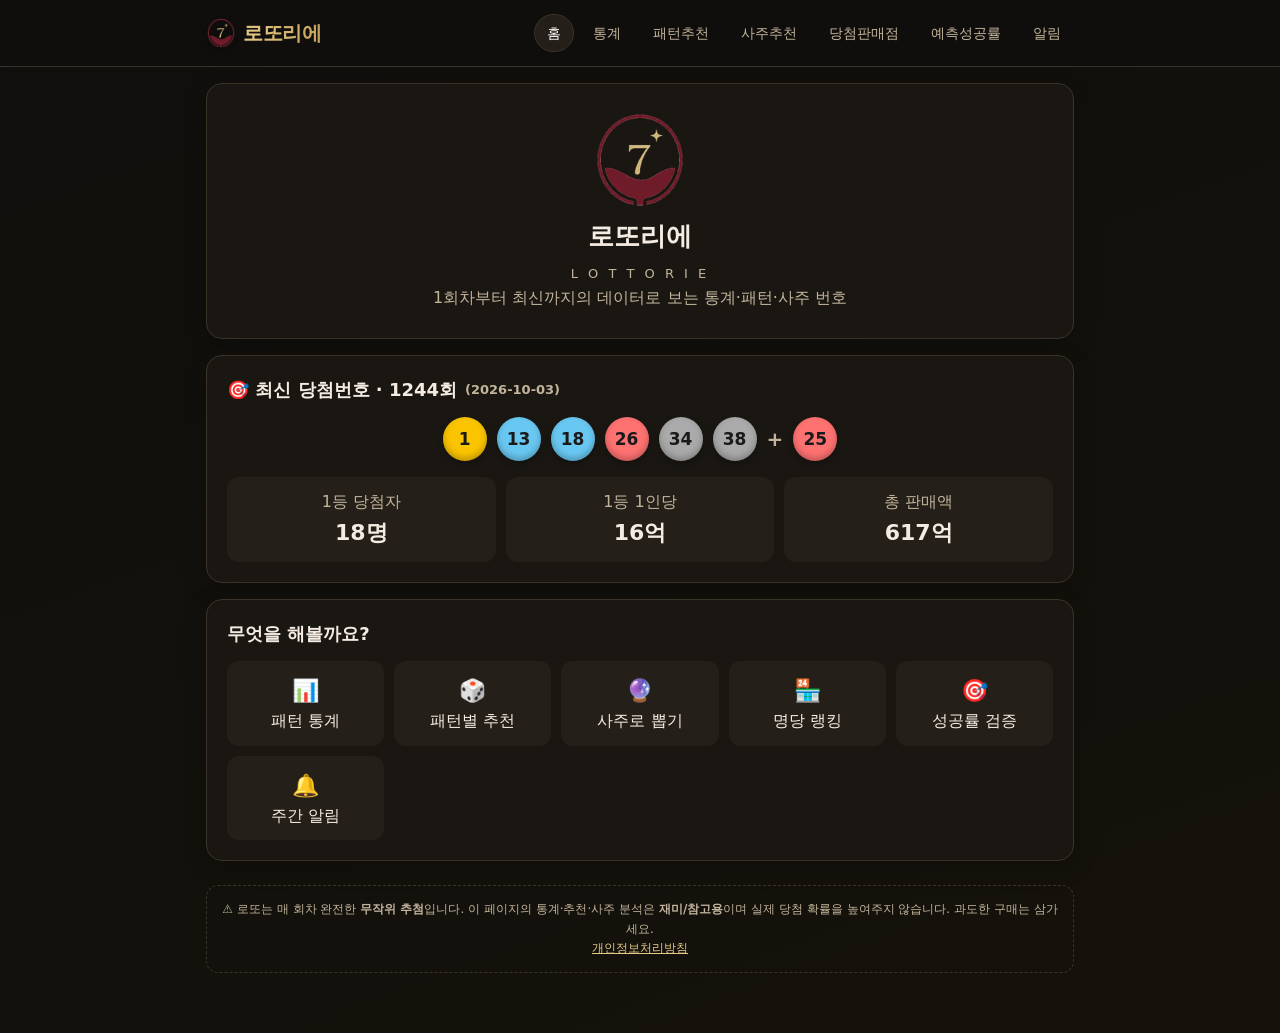
==== commit a766d408: "자동 업데이트: 최신 회차 반영" ====
--- a/docs/index.html
+++ b/docs/index.html
@@ -89,7 +89,7 @@
 </div>
 
 <script>
-const DATA = {"draws":[[1,"2002-12-07",10,23,29,33,37,40,16,0,0,3681782000],[2,"2002-12-14",9,13,21,25,32,42,2,1,2002006800,4904274000],[3,"2002-12-21",11,16,19,21,27,31,30,1,2000000000,4729342000],[4,"2002-12-28",14,27,30,31,40,42,2,0,0,5271464000],[5,"2003-01-04",16,24,29,40,41,42,3,0,0,6277102000],[6,"2003-01-11",14,15,26,27,40,42,34,1,6574451700,15305356000],[7,"2003-01-18",2,9,16,25,26,40,42,0,0,12794890000],[8,"2003-01-25",8,19,25,34,37,39,9,0,0,20751450000],[9,"2003-02-01",2,4,16,17,36,39,14,0,0,73624020000],[10,"2003-02-08",9,25,30,33,41,44,6,13,6430437900,260856392000],[11,"2003-02-15",1,7,36,37,41,42,14,5,4780152300,91925306000],[12,"2003-02-22",2,11,21,25,39,45,44,12,1348845700,76255508000],[13,"2003-03-01",22,23,25,37,38,42,26,0,0,66532136000],[14,"2003-03-08",2,6,12,31,33,40,15,4,9375048300,99838648000],[15,"2003-03-15",3,4,16,30,31,37,13,1,17014245000,73264910000],[16,"2003-03-22",6,7,24,37,38,40,33,4,4377146100,75777348000],[17,"2003-03-29",3,4,9,17,32,37,1,3,5349491200,72718152000],[18,"2003-04-05",3,12,13,19,32,35,29,0,0,66371660000],[19,"2003-04-12",6,30,38,39,40,43,26,1,40722959400,105957818000],[20,"2003-04-19",10,14,18,20,23,30,41,1,19352212800,81056776000],[21,"2003-04-26",6,12,17,18,31,32,21,23,797475400,84247142000],[22,"2003-05-03",4,5,6,8,17,39,25,4,4552194900,79455152000],[23,"2003-05-10",5,13,17,18,33,42,44,4,4317947700,77374256000],[24,"2003-05-17",7,8,27,29,36,43,6,0,0,78486634000],[25,"2003-05-24",2,4,21,26,43,44,16,2,24227745300,120073768000],[26,"2003-05-31",4,5,7,18,20,25,31,5,3495069900,80193026000],[27,"2003-06-07",1,20,26,28,37,43,27,2,9543982500,76145050000],[28,"2003-06-14",9,18,23,25,35,37,1,10,1700361100,75448366000],[29,"2003-06-21",1,5,13,34,39,40,11,5,3552594000,74523120000],[30,"2003-06-28",8,17,20,35,36,44,4,2,8728555500,72399690000],[31,"2003-07-05",7,9,18,23,28,35,32,2,8106672900,71317306000],[32,"2003-07-12",6,14,19,25,34,44,11,10,1634528300,71179198000],[33,"2003-07-19",4,7,32,33,40,41,9,1,14903517600,67457252000],[34,"2003-07-26",9,26,35,37,40,42,2,5,3056918000,69389894000],[35,"2003-08-02",2,3,11,26,37,43,39,3,5054598200,66143062000],[36,"2003-08-09",1,10,23,26,28,40,31,1,16014475800,66856686000],[37,"2003-08-16",7,27,30,33,35,37,42,3,4985999400,65509794000],[38,"2003-08-23",16,17,22,30,37,43,36,3,5374866400,67369284000],[39,"2003-08-30",6,7,13,15,21,43,8,6,2623748800,66094476000],[40,"2003-09-06",7,13,18,19,25,26,6,13,1147652400,65699086000],[41,"2003-09-13",13,20,23,35,38,43,34,0,0,57624562000],[42,"2003-09-20",17,18,19,21,23,32,1,6,6899280100,119909740000],[43,"2003-09-27",6,31,35,38,39,44,1,1,17749630800,74686296000],[44,"2003-10-04",3,11,21,30,38,45,39,5,3362155800,69956950000],[45,"2003-10-11",1,10,20,27,33,35,17,2,8356417800,71216232000],[46,"2003-10-18",8,13,15,23,31,38,39,3,5327758800,68181568000],[47,"2003-10-25",14,17,26,31,36,45,27,5,3250042400,67756694000],[48,"2003-11-01",6,10,18,26,37,38,3,6,2415673600,65806832000],[49,"2003-11-08",4,7,16,19,33,40,30,7,1967504600,64501142000],[50,"2003-11-15",2,10,12,15,22,44,1,3,5227061400,65563234000],[51,"2003-11-22",2,3,11,16,26,44,35,6,2421117000,62553680000],[52,"2003-11-29",2,4,15,16,20,29,1,4,3900844900,64393446000],[53,"2003-12-06",7,8,14,32,33,39,42,3,5014371000,64996010000],[54,"2003-12-13",1,8,21,27,36,39,37,3,5148626600,63833006000],[55,"2003-12-20",17,21,31,37,40,44,7,2,7088799600,62195764000],[56,"2003-12-27",10,14,30,31,33,37,19,4,3777570900,65258932000],[57,"2004-01-03",7,10,16,25,29,44,6,4,4114411900,70132666000],[58,"2004-01-10",10,24,25,33,40,44,1,4,3676429200,66638136000],[59,"2004-01-17",6,29,36,39,41,45,13,4,4127587300,67563698000],[60,"2004-01-24",2,8,25,36,39,42,11,7,2172504600,65405936000],[61,"2004-01-31",14,15,19,30,38,43,8,5,3541038800,73312994000],[62,"2004-02-07",3,8,15,27,29,35,21,1,15817286400,66740368000],[63,"2004-02-14",3,20,23,36,38,40,5,2,7922245500,67074050000],[64,"2004-02-21",14,15,18,21,26,36,39,4,3899818000,65085154000],[65,"2004-02-28",4,25,33,36,40,43,39,4,3727945800,66685144000],[66,"2004-03-06",2,3,7,17,22,24,45,4,3685138200,63378796000],[67,"2004-03-13",3,7,10,15,36,38,33,7,2114436500,64314872000],[68,"2004-03-20",10,12,15,16,26,39,38,5,2945882100,63813236000],[69,"2004-03-27",5,8,14,15,19,39,35,3,4962712200,63711302000],[70,"2004-04-03",5,19,22,25,28,43,26,3,5031277800,63232578000],[71,"2004-04-10",5,9,12,16,29,41,21,0,0,62889986000],[72,"2004-04-17",2,4,11,17,26,27,1,13,3260524600,125651214000],[73,"2004-04-24",3,12,18,32,40,43,38,6,2766662100,72635862000],[74,"2004-05-01",6,15,17,18,35,40,23,3,5284949800,68902158000],[75,"2004-05-08",2,5,24,32,34,44,28,4,3914616900,66138372000],[76,"2004-05-15",1,3,15,22,25,37,43,2,7451022600,65083924000],[77,"2004-05-22",2,18,29,32,43,44,37,3,5155758600,64420666000],[78,"2004-05-29",10,13,25,29,33,35,38,4,3519850000,61257794000],[79,"2004-06-05",3,12,24,27,30,32,14,4,3416443800,60390004000],[80,"2004-06-12",17,18,24,25,26,30,1,1,13809540000,60160440000],[81,"2004-06-19",5,7,11,13,20,33,6,5,2714288880,60983308000],[82,"2004-06-26",1,2,3,14,27,42,39,1,14562494400,61302808000],[83,"2004-07-03",6,10,15,17,19,34,14,2,7086948300,62512062000],[84,"2004-07-10",16,23,27,34,42,45,11,2,7669779000,62780760000],[85,"2004-07-17",6,8,13,23,31,36,21,4,3462109800,59451304000],[86,"2004-07-24",2,12,37,39,41,45,33,1,14252186400,59835968000],[87,"2004-07-31",4,12,16,23,34,43,26,11,1799358055,83793642000],[88,"2004-08-07",1,17,20,24,30,41,27,4,3069709650,51910612000],[89,"2004-08-14",4,26,28,29,33,40,37,3,4248321900,55102179000],[90,"2004-08-21",17,20,29,35,38,44,10,4,3291435300,55493544000],[91,"2004-08-28",1,21,24,26,29,42,27,4,3582902400,59061052000],[92,"2004-09-04",3,14,24,33,35,36,17,11,1233270846,58296001000],[93,"2004-09-11",6,22,24,36,38,44,19,6,2269178150,57236313000],[94,"2004-09-18",5,32,34,40,41,45,6,6,2245339950,57144729000],[95,"2004-09-25",8,17,27,31,34,43,14,8,1747741238,60077493000],[96,"2004-10-02",1,3,8,21,22,31,20,7,1847133515,54217572000],[97,"2004-10-09",6,7,14,15,20,36,3,9,1496214000,57713200000],[98,"2004-10-16",6,9,16,23,24,32,43,4,3177972300,56231084000],[99,"2004-10-23",1,3,10,27,29,37,11,6,2169219050,56207491000],[100,"2004-10-30",1,7,11,23,37,42,6,4,3315315525,56561977000],[101,"2004-11-06",1,3,17,32,35,45,8,5,2707297500,57585065000],[102,"2004-11-13",17,22,24,26,35,40,42,9,1457153067,56937962000],[103,"2004-11-20",5,14,15,27,30,45,10,8,1691589563,57420615000],[104,"2004-11-27",17,32,33,34,42,44,35,2,6610743750,56533705000],[105,"2004-12-04",8,10,20,34,41,45,28,4,3416781450,57479716000],[106,"2004-12-11",4,10,12,22,24,33,29,16,810461157,57384485000],[107,"2004-12-18",1,4,5,6,9,31,17,2,6679927800,57545202000],[108,"2004-12-25",7,18,22,23,29,44,12,7,1998900772,58875228000],[109,"2005-01-01",1,5,34,36,42,44,33,12,1246838200,62584098000],[110,"2005-01-08",7,20,22,23,29,43,1,3,4566262000,57625490000],[111,"2005-01-15",7,18,31,33,36,40,27,6,2199047450,57876999000],[112,"2005-01-22",26,29,30,33,41,42,43,9,1567271167,59292005000],[113,"2005-01-29",4,9,28,33,36,45,26,9,1561528934,59258248000],[114,"2005-02-05",11,14,19,26,28,41,2,6,2362345050,60079401000],[115,"2005-02-12",1,2,6,9,25,28,31,9,1488589567,59130557000],[116,"2005-02-19",2,4,25,31,34,37,17,7,1997747315,61606084000],[117,"2005-02-26",5,10,22,34,36,44,35,9,1558378334,59429610000],[118,"2005-03-05",3,4,10,17,19,22,38,10,1297989720,57171934000],[119,"2005-03-12",3,11,13,14,17,21,38,9,1474899400,57800632000],[120,"2005-03-19",4,6,10,11,32,37,30,3,4364530300,57418983000],[121,"2005-03-26",12,28,30,34,38,43,9,2,6839648100,57134544000],[122,"2005-04-02",1,11,16,17,36,40,8,9,1450073800,56171704000],[123,"2005-04-09",7,17,18,28,30,45,27,5,2532982680,54097448000],[124,"2005-04-16",4,16,23,25,29,42,1,9,1395936267,54180838000],[125,"2005-04-23",2,8,32,33,35,36,18,7,1754870786,53149705000],[126,"2005-04-30",7,20,22,27,40,43,1,9,1369301500,52748965000],[127,"2005-05-07",3,5,10,29,32,43,35,6,1965939150,50752603000],[128,"2005-05-14",12,30,34,36,37,45,39,6,2064043100,52310392000],[129,"2005-05-21",19,23,25,28,38,42,17,11,1093629655,51555754000],[130,"2005-05-28",7,19,24,27,42,45,31,4,3036496650,51359012000],[131,"2005-06-04",8,10,11,14,15,21,37,8,1451214488,50231773000],[132,"2005-06-11",3,17,23,34,41,45,43,4,2920473525,49921897000],[133,"2005-06-18",4,7,15,18,23,26,13,8,1450242600,50889926000],[134,"2005-06-25",3,12,20,23,31,35,43,5,2349155100,50445575000],[135,"2005-07-02",6,14,22,28,35,39,16,7,1717293515,51062672000],[136,"2005-07-09",2,16,30,36,41,42,11,6,1997694150,51144633000],[137,"2005-07-16",7,9,20,25,36,39,15,9,1270403467,49978654000],[138,"2005-07-23",10,11,27,28,37,39,19,5,2227152000,47688450000],[139,"2005-07-30",9,11,15,20,28,43,13,7,1650210215,48371085000],[140,"2005-08-06",3,13,17,18,19,28,8,5,2109462840,45983464000],[141,"2005-08-13",8,12,29,31,42,43,2,6,1900552400,48016958000],[142,"2005-08-20",12,16,30,34,40,44,19,11,1018265564,48012844000],[143,"2005-08-27",26,27,28,42,43,45,8,3,3954584700,49415357000],[144,"2005-09-03",4,15,17,26,36,37,43,8,1402440413,49202521000],[145,"2005-09-10",2,3,13,20,27,44,9,3,3797838200,48913832000],[146,"2005-09-17",2,19,27,35,41,42,25,2,6043415250,50677555000],[147,"2005-09-24",4,6,13,21,40,42,36,7,1700040215,50345605000],[148,"2005-10-01",21,25,33,34,35,36,17,5,2323596420,49523247000],[149,"2005-10-08",2,11,21,34,41,42,27,7,1639052143,48406950000],[150,"2005-10-15",2,18,25,28,37,39,16,4,2831645850,48763778000],[151,"2005-10-22",1,2,10,13,18,19,15,4,2716634025,47357067000],[152,"2005-10-29",1,5,13,26,29,34,43,5,2278131840,48180334000],[153,"2005-11-05",3,8,11,12,13,36,33,4,2730526125,47777735000],[154,"2005-11-12",6,19,21,35,40,45,20,4,2836628700,48022386000],[155,"2005-11-19",16,19,20,32,33,41,4,9,1193005734,46140202000],[156,"2005-11-26",5,18,28,30,42,45,2,8,1401099900,47344584000],[157,"2005-12-03",19,26,30,33,35,39,37,2,5484903750,46853365000],[158,"2005-12-10",4,9,13,18,21,34,7,10,1069544340,46368888000],[159,"2005-12-17",1,18,30,41,42,43,32,6,1755407300,44311926000],[160,"2005-12-24",3,7,8,34,39,41,1,2,5490805350,46833239000],[161,"2005-12-31",22,34,36,40,42,45,44,7,1996876272,53096453000],[162,"2006-01-07",1,5,21,25,38,41,24,5,2308265760,49050086000],[163,"2006-01-14",7,11,26,28,29,44,16,7,1629726515,49018952000],[164,"2006-01-21",6,9,10,11,39,41,27,3,4054937900,53052119000],[165,"2006-01-28",5,13,18,19,22,42,31,2,6767426700,58088118000],[166,"2006-02-04",9,12,27,36,39,45,14,11,1111299982,52157466000],[167,"2006-02-11",24,27,28,30,36,39,4,5,2491222920,52744392000],[168,"2006-02-18",3,10,31,40,42,43,30,5,2349946920,51496212000],[169,"2006-02-25",16,27,35,37,43,45,19,5,2482888380,52076183000],[170,"2006-03-04",2,11,13,15,31,42,10,6,1923108250,49718245000],[171,"2006-03-11",4,16,25,29,34,35,1,6,1961339700,50357474000],[172,"2006-03-18",4,19,21,24,26,41,35,11,1081154073,50758266000],[173,"2006-03-25",3,9,24,30,33,34,18,8,1487736788,52286521000],[174,"2006-04-01",13,14,18,22,35,39,16,7,1771103058,52340568000],[175,"2006-04-08",19,26,28,31,33,36,17,5,2371132620,50895147000],[176,"2006-04-15",4,17,30,32,33,34,15,5,2314663080,50488528000],[177,"2006-04-22",1,10,13,16,37,43,6,7,1693285500,50480325000],[178,"2006-04-29",1,5,11,12,18,23,9,5,2254621080,49582758000],[179,"2006-05-06",5,9,17,25,39,43,32,10,1081093920,47291694000],[180,"2006-05-13",2,15,20,21,29,34,22,2,5763371550,48895477000],[181,"2006-05-20",14,21,23,32,40,45,44,6,1941763300,49124446000],[182,"2006-05-27",13,15,27,29,34,40,35,3,3721439400,47222594000],[183,"2006-06-03",2,18,24,34,40,42,5,6,1777221500,45938460000],[184,"2006-06-10",1,2,6,16,20,33,41,6,1747753050,45503351000],[185,"2006-06-17",1,2,4,8,19,38,14,3,3522485800,45783088000],[186,"2006-06-24",4,10,14,19,21,45,9,9,1187882600,45484428000],[187,"2006-07-01",1,2,8,18,29,38,42,7,1544733900,45855961000],[188,"2006-07-08",19,24,27,30,31,34,36,3,3501405200,45176242000],[189,"2006-07-15",8,14,32,35,37,45,28,3,3461775100,43650551000],[190,"2006-07-22",8,14,18,30,31,44,15,6,1784159450,44864459000],[191,"2006-07-29",5,6,24,25,32,37,8,4,2577114675,44534869000],[192,"2006-08-05",4,8,11,18,37,45,33,4,2445348375,42035065000],[193,"2006-08-12",6,14,18,26,36,39,13,3,3404449700,43788477000],[194,"2006-08-19",15,20,23,26,39,44,28,4,2650567875,44511515000],[195,"2006-08-26",7,10,19,22,35,40,31,11,918992591,44374725000],[196,"2006-09-02",35,36,37,41,44,45,30,15,727876520,45773496000],[197,"2006-09-09",7,12,16,34,42,45,4,6,1803018300,45993306000],[198,"2006-09-16",12,19,20,25,41,45,2,6,1797855050,45614021000],[199,"2006-09-23",14,21,22,25,30,36,43,2,5344252200,45021068000],[200,"2006-09-30",5,6,13,14,17,20,7,8,1344616613,46640423000],[201,"2006-10-07",3,11,24,38,39,44,26,1,9719465400,42254768000],[202,"2006-10-14",12,14,27,33,39,44,17,6,1893391700,48304034000],[203,"2006-10-21",1,3,11,24,30,32,7,5,2164564740,47033359000],[204,"2006-10-28",3,12,14,35,40,45,5,8,1358347125,46077750000],[205,"2006-11-04",1,3,21,29,35,37,30,6,1835221800,46330516000],[206,"2006-11-11",1,2,3,15,20,25,43,5,2032859340,44326979000],[207,"2006-11-18",3,11,14,31,32,37,38,5,2104673760,45282336000],[208,"2006-11-25",14,25,31,34,40,44,24,6,1760767400,45516378000],[209,"2006-12-02",2,7,18,20,24,33,37,6,1660896350,43753377000],[210,"2006-12-09",10,19,22,23,25,37,39,2,5139085950,44757963000],[211,"2006-12-16",12,13,17,20,33,41,8,10,1035800250,45332675000],[212,"2006-12-23",11,12,18,21,31,38,8,4,2660747250,46139120000],[213,"2006-12-30",2,3,4,5,20,24,42,8,1376678025,48745094000],[214,"2007-01-06",5,7,20,25,28,37,32,8,1406980875,49195740000],[215,"2007-01-13",2,3,7,15,43,44,4,7,1587689615,47675761000],[216,"2007-01-20",7,16,17,33,36,40,1,13,848506108,48342018000],[217,"2007-01-27",16,20,27,33,35,39,38,7,1611246172,48260644000],[218,"2007-02-03",1,8,14,18,29,44,20,4,2779075800,47018314000],[219,"2007-02-10",4,11,20,26,35,37,16,9,1208409167,46903745000],[220,"2007-02-17",5,11,19,21,34,43,31,6,1958094950,50383399000],[221,"2007-02-24",2,20,33,35,37,40,10,6,1800104250,47674135000],[222,"2007-03-03",5,7,28,29,39,43,44,5,2275193820,47735197000],[223,"2007-03-10",1,3,18,20,26,27,38,7,1498170600,46036874000],[224,"2007-03-17",4,19,26,27,30,42,7,6,1808969950,46435109000],[225,"2007-03-24",5,11,13,19,31,36,7,6,1777201800,46352016000],[226,"2007-03-31",2,6,8,14,21,22,34,6,1744100150,45145643000],[227,"2007-04-07",4,5,15,16,22,42,2,2,5253542400,44444776000],[228,"2007-04-14",17,25,35,36,39,44,23,9,1146700334,44764100000],[229,"2007-04-21",4,5,9,11,23,38,35,7,1451441100,44762989000],[230,"2007-04-28",5,11,14,29,32,33,12,8,1292929163,44191351000],[231,"2007-05-05",5,10,19,31,44,45,27,9,1088365900,42355627000],[232,"2007-05-12",8,9,10,12,24,44,35,9,1110918400,43564632000],[233,"2007-05-19",4,6,13,17,28,40,39,10,999153750,43516805000],[234,"2007-05-26",13,21,22,24,26,37,4,4,2519743875,42814085000],[235,"2007-06-02",21,22,26,27,31,37,8,3,3433330100,43347391000],[236,"2007-06-09",1,4,8,13,37,39,7,2,5030040150,42941871000],[237,"2007-06-16",1,11,17,21,24,44,33,7,1440630729,43358287000],[238,"2007-06-23",2,4,15,28,31,34,35,9,1121660567,42952477000],[239,"2007-06-30",11,15,24,39,41,44,7,9,1134140167,43296565000],[240,"2007-07-07",6,10,16,40,41,43,21,2,5098251450,43603443000],[241,"2007-07-14",2,16,24,27,28,35,21,4,2552016300,43246894000],[242,"2007-07-21",4,19,20,21,32,34,43,8,1234542375,42679760000],[243,"2007-07-28",2,12,17,19,28,42,34,4,2408850000,41304830000],[244,"2007-08-04",13,16,25,36,37,38,19,1,9121583100,39411047000],[245,"2007-08-11",9,11,27,31,32,38,22,7,1382583129,41854623000],[246,"2007-08-18",13,18,21,23,26,39,15,5,1911774240,41453154000],[247,"2007-08-25",12,15,28,36,39,40,13,6,1669313900,42231698000],[248,"2007-09-01",3,8,17,23,38,45,13,8,1227479363,42348403000],[249,"2007-09-08",3,8,27,31,41,44,11,6,1663568700,42539134000],[250,"2007-09-15",19,23,30,37,43,45,38,5,1994726280,42122808000],[251,"2007-09-22",6,7,19,25,28,38,45,8,1282616400,44493014000],[252,"2007-09-29",14,23,26,31,39,45,28,7,1391089715,41207920000],[253,"2007-10-06",8,19,25,31,34,36,33,4,2466189525,42309347000],[254,"2007-10-13",1,5,19,20,24,30,27,1,9741015900,42259113000],[255,"2007-10-20",1,5,6,24,27,42,32,6,1598618550,41425341000],[256,"2007-10-27",4,11,14,21,23,43,32,2,4891017000,41996580000],[257,"2007-11-03",6,13,27,31,32,37,4,4,2391377025,41433637000],[258,"2007-11-10",14,27,30,31,38,40,17,4,2426434350,41364428000],[259,"2007-11-17",4,5,14,35,42,45,34,2,4838533500,40905570000],[260,"2007-11-24",7,12,15,24,37,40,43,4,2310085575,40140211000],[261,"2007-12-01",6,11,16,18,31,43,2,3,3192299100,20607538165],[262,"2007-12-08",9,12,24,25,29,31,36,2,4518741600,19616145108],[263,"2007-12-15",1,27,28,32,37,40,18,6,1551704900,19838573376],[264,"2007-12-22",9,16,27,36,41,44,5,7,1344889200,19891628839],[265,"2007-12-29",5,9,34,37,38,39,12,8,1200838575,20456996760],[266,"2008-01-05",3,4,9,11,22,42,37,3,3207211700,20968541748],[267,"2008-01-12",7,8,24,34,36,41,1,3,3257663300,20917945142],[268,"2008-01-19",3,10,19,24,32,45,12,7,1350954515,20606907527],[269,"2008-01-26",5,18,20,36,42,43,32,5,1961399940,20678823238],[270,"2008-02-02",5,9,12,20,21,26,27,5,1927830060,20922697382],[271,"2008-02-09",3,8,9,27,29,40,36,6,1565918150,20439844690],[272,"2008-02-16",7,9,12,27,39,43,28,9,1104622800,21655346728],[273,"2008-02-23",1,8,24,31,34,44,6,3,3339543100,21408110043],[274,"2008-03-01",13,14,15,26,35,39,25,4,2505085575,21315887777],[275,"2008-03-08",14,19,20,35,38,40,26,1,10044066900,21164930256],[276,"2008-03-15",4,15,21,33,39,41,25,3,3312569000,21283853797],[277,"2008-03-22",10,12,13,15,25,29,20,3,3272627800,20934378077],[278,"2008-03-29",3,11,37,39,41,43,13,3,3186530000,20544124135],[279,"2008-04-05",7,16,31,36,37,38,11,5,1914205320,20565294210],[280,"2008-04-12",10,11,23,24,36,37,35,7,1355258529,20337006236],[281,"2008-04-19",1,3,4,6,14,41,12,6,1554683200,20400303156],[282,"2008-04-26",2,5,10,18,31,32,30,7,1322052643,20525598068],[283,"2008-05-03",6,8,18,31,38,45,42,3,3137224600,20066701007],[284,"2008-05-10",2,7,15,24,30,45,28,3,3117640300,19886739840],[285,"2008-05-17",13,33,37,40,41,45,2,3,3164370100,20182483433],[286,"2008-05-24",1,15,19,40,42,44,17,3,3236566300,20472256211],[287,"2008-05-31",6,12,24,27,35,37,41,7,1328657100,20311748165],[288,"2008-06-07",1,12,17,28,35,41,10,4,2357261550,19985090526],[289,"2008-06-14",3,14,33,37,38,42,10,0,0,19703321500],[290,"2008-06-21",8,13,18,32,39,45,7,13,2149214424,49362920581],[291,"2008-06-28",3,7,8,18,20,42,45,7,1450585200,22071714263],[292,"2008-07-05",17,18,31,32,33,34,10,14,720373950,21697345728],[293,"2008-07-12",1,9,17,21,29,33,24,6,1656764400,21199876103],[294,"2008-07-19",6,10,17,30,37,38,40,4,2406504975,20781906500],[295,"2008-07-26",1,4,12,16,18,38,8,0,0,21124067500],[296,"2008-08-02",3,8,15,27,30,45,44,8,3066088275,31688949500],[297,"2008-08-09",6,11,19,20,28,32,34,2,5056668750,21820737500],[298,"2008-08-16",5,9,27,29,37,40,19,1,9909778500,21575837500],[299,"2008-08-23",1,3,20,25,36,45,24,7,1483772529,22231954500],[300,"2008-08-30",7,9,10,12,26,38,39,12,836092425,22232523500],[301,"2008-09-06",7,11,13,33,37,43,26,7,1447385015,22188588500],[302,"2008-09-13",13,19,20,32,38,42,4,2,5472167250,23191302500],[303,"2008-09-20",2,14,17,30,38,45,43,6,1672749000,21420880000],[304,"2008-09-27",4,10,16,26,33,41,38,6,1661646150,21579326500],[305,"2008-10-04",7,8,18,21,23,39,9,5,2008210140,21980329500],[306,"2008-10-11",4,18,23,30,34,41,19,5,2102669520,22210731000],[307,"2008-10-18",5,15,21,23,25,45,12,4,2587643250,21940495000],[308,"2008-10-25",14,15,17,19,37,45,40,1,10232872800,21669708000],[309,"2008-11-01",1,2,5,11,18,36,22,11,901622946,22078764000],[310,"2008-11-08",1,5,19,28,34,41,16,8,1296713325,21859041000],[311,"2008-11-15",4,12,24,27,28,32,10,8,1237691063,21604607500],[312,"2008-11-22",2,3,5,6,12,20,25,15,629017820,21127695500],[313,"2008-11-29",9,17,34,35,43,45,2,6,1715422800,21836048000],[314,"2008-12-06",15,17,19,34,38,41,2,6,1660512200,21164047000],[315,"2008-12-13",1,13,33,35,43,45,23,8,1308728625,22169590000],[316,"2008-12-20",10,11,21,27,31,39,43,6,1673586400,22036884000],[317,"2008-12-27",3,10,11,22,36,39,8,4,2576258550,22067557000],[318,"2009-01-03",2,17,19,20,34,45,21,9,1207436600,23331864000],[319,"2009-01-10",5,8,22,28,33,42,37,5,2135659380,22717591500],[320,"2009-01-17",16,19,23,25,41,45,3,2,5513067900,23329943000],[321,"2009-01-24",12,18,20,21,25,34,42,6,1959136100,25308991000],[322,"2009-01-31",9,18,29,32,38,43,20,6,1904544700,24474147000],[323,"2009-02-07",10,14,15,32,36,42,3,8,1461025388,24604738500],[324,"2009-02-14",2,4,21,25,33,36,17,6,1865130350,23994158500],[325,"2009-02-21",7,17,20,32,44,45,33,6,1806122450,23318489500],[326,"2009-02-28",16,23,25,33,36,39,40,6,1832134550,23612275500],[327,"2009-03-07",6,12,13,17,32,44,24,12,882674750,22895780000],[328,"2009-03-14",1,6,9,16,17,28,24,6,1819795900,23658494000],[329,"2009-03-21",9,17,19,30,35,42,4,6,1830391200,23599252000],[330,"2009-03-28",3,4,16,17,19,20,23,9,1162280200,22929748000],[331,"2009-04-04",4,9,14,26,31,44,39,5,2165902620,23320733500],[332,"2009-04-11",16,17,34,36,42,45,3,8,1359448388,23021278500],[333,"2009-04-18",5,14,27,30,39,43,35,7,1550987143,23009535000],[334,"2009-04-25",13,15,21,29,39,43,33,7,1523002972,22219828000],[335,"2009-05-02",5,9,16,23,26,45,21,5,2037492480,21988739000],[336,"2009-05-09",3,5,20,34,35,44,16,6,1685632650,21534666500],[337,"2009-05-16",1,5,14,18,32,37,4,8,1257500513,21716233500],[338,"2009-05-23",2,13,34,38,42,45,16,3,3383431000,21568010000],[339,"2009-05-30",6,8,14,21,30,37,45,9,1096778334,21017820000],[340,"2009-06-06",18,24,26,29,34,38,32,7,1439393186,21446060500],[341,"2009-06-13",1,8,19,34,39,43,41,7,1497207772,22361224000],[342,"2009-06-20",1,13,14,33,34,43,25,3,3454095800,21891094000],[343,"2009-06-27",1,10,17,29,31,43,15,6,1717153000,21828230000],[344,"2009-07-04",1,2,15,28,34,45,38,7,1467106543,21919443000],[345,"2009-07-11",15,20,23,29,39,42,2,2,5203577550,21765468500],[346,"2009-07-18",5,13,14,22,44,45,33,5,2017727340,21431194500],[347,"2009-07-25",3,8,13,27,32,42,10,7,1456624286,22109870000],[348,"2009-08-01",3,14,17,20,24,31,34,3,3299994000,21393155000],[349,"2009-08-08",5,13,14,20,24,25,36,3,3353209000,21716935000],[350,"2009-08-15",1,8,18,24,29,33,35,9,1101052467,21340547000],[351,"2009-08-22",5,25,27,29,34,36,33,4,2583357150,21973746000],[352,"2009-08-29",5,16,17,20,26,41,24,6,1732858250,22359772500],[353,"2009-09-05",11,16,19,22,29,36,26,2,5290838250,22276462500],[354,"2009-09-12",14,19,36,43,44,45,1,5,2124464340,22354844500],[355,"2009-09-19",5,8,29,30,35,44,38,5,2145424800,22508525000],[356,"2009-09-26",2,8,14,25,29,45,24,9,1157185267,22342479000],[357,"2009-10-03",10,14,18,21,36,37,5,2,5313394350,22616204500],[358,"2009-10-10",1,9,10,12,21,40,37,3,3472654900,22825914500],[359,"2009-10-17",1,10,19,20,24,40,23,8,1286712600,22644128000],[360,"2009-10-24",4,16,23,25,35,40,27,3,3566716200,22859516000],[361,"2009-10-31",5,10,16,24,27,35,33,7,1473115115,22531338000],[362,"2009-11-07",2,3,22,27,30,40,29,6,1729424650,22168181500],[363,"2009-11-14",11,12,14,21,32,38,6,4,2615910600,22431974000],[364,"2009-11-21",2,5,7,14,16,40,4,4,2531914800,22096002000],[365,"2009-11-28",5,15,21,25,26,30,31,1,10697716800,22903033000],[366,"2009-12-05",5,12,19,26,27,44,38,2,5351553900,22981083000],[367,"2009-12-12",3,22,25,29,32,44,19,7,1581736586,23229653500],[368,"2009-12-19",11,21,24,30,39,45,26,7,1465825115,21873023000],[369,"2009-12-26",17,20,35,36,41,43,21,6,1842177750,23358137500],[370,"2010-01-02",16,18,24,42,44,45,17,7,1678941943,24881326000],[371,"2010-01-09",7,9,15,26,27,42,18,7,1524130543,22921583000],[372,"2010-01-16",8,11,14,16,18,21,13,9,1192593200,23083533000],[373,"2010-01-23",15,26,37,42,43,45,9,4,2791801125,23547532500],[374,"2010-01-30",11,13,15,17,25,34,26,2,5528717850,24040659500],[375,"2010-02-06",4,8,19,25,27,45,7,7,1581284058,23932469000],[376,"2010-02-13",1,11,13,24,28,40,7,6,1956915800,25328548000],[377,"2010-02-20",6,22,29,37,43,45,23,3,3912085400,24609217000],[378,"2010-02-27",5,22,29,31,34,39,43,5,2317698240,24433482000],[379,"2010-03-06",6,10,22,31,35,40,19,7,1598999786,23768842500],[380,"2010-03-13",1,2,8,17,26,37,27,4,2684274825,23582185500],[381,"2010-03-20",1,5,10,12,16,20,11,19,565738895,23971556500],[382,"2010-03-27",10,15,22,24,27,42,19,6,1846674900,23700644000],[383,"2010-04-03",4,15,28,33,37,40,25,3,3596522100,23033525500],[384,"2010-04-10",11,22,24,32,36,38,7,3,3658734200,23444471000],[385,"2010-04-17",7,12,19,21,29,32,9,7,1542032700,23121741500],[386,"2010-04-24",4,7,10,19,31,40,26,10,1042953330,22953665500],[387,"2010-05-01",1,26,31,34,40,43,20,4,2675533500,22729980000],[388,"2010-05-08",1,8,9,17,29,32,45,4,2545543875,22154352500],[389,"2010-05-15",7,16,18,20,23,26,3,5,2119027020,22767013500],[390,"2010-05-22",16,17,28,37,39,40,15,1,10373997900,22094836500],[391,"2010-05-29",10,11,18,22,28,39,30,1,10508749800,22580758000],[392,"2010-06-05",1,3,7,8,24,42,43,6,1713528700,22764342000],[393,"2010-06-12",9,16,28,40,41,43,21,8,1362003975,22994558000],[394,"2010-06-19",1,13,20,22,25,28,15,1,10654349100,22596168500],[395,"2010-06-26",11,15,20,26,31,35,7,7,1534635000,23096290000],[396,"2010-07-03",18,20,31,34,40,45,30,2,5296622400,22731868000],[397,"2010-07-10",12,13,17,22,25,33,8,3,3499519700,22945003500],[398,"2010-07-17",10,15,20,23,42,44,7,4,2680625550,22713652000],[399,"2010-07-24",1,2,9,17,19,42,20,8,1276854975,22775893000],[400,"2010-07-31",9,21,27,34,41,43,2,4,2669834325,22689865500],[401,"2010-08-07",6,12,18,31,38,43,9,9,1168214792,21745982500],[402,"2010-08-14",5,9,15,19,22,36,32,4,2662206188,22501473000],[403,"2010-08-21",10,14,22,24,28,37,26,5,2122396875,22455667500],[404,"2010-08-28",5,20,21,24,33,40,36,3,3566659375,22694912500],[405,"2010-09-04",1,2,10,25,26,44,4,3,3543878000,22610452000],[406,"2010-09-11",7,12,21,24,27,36,45,5,2156142450,23031103000],[407,"2010-09-18",6,7,13,16,24,25,1,7,1649707286,24214793000],[408,"2010-09-25",9,20,21,22,30,37,16,5,2235375825,23203355500],[409,"2010-10-02",6,9,21,31,32,40,38,4,2896989750,23962292000],[410,"2010-10-09",1,3,18,32,40,41,16,9,1249335709,23733908500],[411,"2010-10-16",11,14,22,35,37,39,5,12,953227563,23629561000],[412,"2010-10-23",4,7,39,41,42,45,40,7,1656199822,23533090000],[413,"2010-10-30",2,9,15,23,34,40,3,4,2814673500,23462862000],[414,"2010-11-06",2,14,15,22,23,44,43,1,11703832500,23455495000],[415,"2010-11-13",7,17,20,26,30,40,24,8,1334182407,23373024000],[416,"2010-11-20",5,6,8,11,22,26,44,10,1072037100,23427403000],[417,"2010-11-27",4,5,14,20,22,43,44,4,2818329938,22984128000],[418,"2010-12-04",11,13,15,26,28,34,31,8,1435649766,23529027500],[419,"2010-12-11",2,11,13,14,28,30,7,3,3796490750,23254148000],[420,"2010-12-18",4,9,10,29,31,34,27,8,1424856375,23672738000],[421,"2010-12-25",6,11,26,27,28,44,30,5,2321144325,23876010500],[422,"2011-01-01",8,15,19,21,34,44,12,6,2205251375,26365301000],[423,"2011-01-08",1,17,27,28,29,40,5,3,3896153875,24834155500],[424,"2011-01-15",10,11,26,31,34,44,30,10,1109480813,24364222500],[425,"2011-01-22",8,10,14,27,33,38,3,8,1534833000,25229847000],[426,"2011-01-29",4,17,18,27,39,43,19,4,3057233625,25733296000],[427,"2011-02-05",6,7,15,24,28,30,21,1,12571445625,26255527500],[428,"2011-02-12",12,16,19,22,37,40,8,9,1437683209,27342503500],[429,"2011-02-19",3,23,28,34,39,42,16,9,1485904709,26996916500],[430,"2011-02-26",1,3,16,18,30,34,44,8,1611763219,26597436000],[431,"2011-03-05",18,22,25,31,38,45,6,10,1268434013,25830973500],[432,"2011-03-12",2,3,5,11,27,39,33,5,2299427550,26174287000],[433,"2011-03-19",19,23,29,33,35,43,27,11,1182294410,26198303000],[434,"2011-03-26",3,13,20,24,33,37,35,8,1480060266,25789719500],[435,"2011-04-02",8,16,26,30,38,45,42,10,1287550013,26170633500],[436,"2011-04-09",9,14,20,22,33,34,28,8,1512266579,25434508500],[437,"2011-04-16",11,16,29,38,41,44,21,6,2096245438,25399208500],[438,"2011-04-23",6,12,20,26,29,38,45,9,1377142167,25185021000],[439,"2011-04-30",17,20,30,31,37,40,25,6,1900077375,24840354000],[440,"2011-05-07",10,22,28,34,36,44,2,6,1995873000,24905389000],[441,"2011-05-14",1,23,28,30,34,35,9,4,3170417063,25136061000],[442,"2011-05-21",25,27,29,36,38,40,41,9,1413413042,25609971500],[443,"2011-05-28",4,6,10,19,20,44,14,9,1327597584,25618036000],[444,"2011-06-04",11,13,23,35,43,45,17,3,4154188625,25336764500],[445,"2011-06-11",13,20,21,30,39,45,32,7,1791683036,25026540000],[446,"2011-06-18",1,11,12,14,26,35,6,3,4051247625,25297620500],[447,"2011-06-25",2,7,8,9,17,33,34,4,2657941125,24777521000],[448,"2011-07-02",3,7,13,27,40,41,36,3,4026212750,25670631000],[449,"2011-07-09",3,10,20,26,35,43,36,3,4059715250,25107136000],[450,"2011-07-16",6,14,19,21,23,31,13,6,1990391625,24866018000],[451,"2011-07-23",12,15,20,24,30,38,29,13,882138952,24930583500],[452,"2011-07-30",8,10,18,30,32,34,27,9,1276902000,24228379000],[453,"2011-08-06",12,24,33,38,40,42,30,5,2262732375,24027562500],[454,"2011-08-13",13,25,27,34,38,41,10,7,1609125590,24194605500],[455,"2011-08-20",4,19,20,26,30,35,24,7,1635711483,24384925500],[456,"2011-08-27",1,7,12,18,23,27,44,7,1598505054,24710340500],[457,"2011-09-03",8,10,18,23,27,40,33,10,1159902825,24839526000],[458,"2011-09-10",4,9,10,32,36,40,18,8,1608812625,26889128000],[459,"2011-09-17",4,6,10,14,25,40,12,7,1655842233,24945047500],[460,"2011-09-24",8,11,28,30,43,45,41,4,3180895782,25958817500],[461,"2011-10-01",11,18,26,31,37,40,43,6,1948674875,25312294000],[462,"2011-10-08",3,20,24,32,37,45,4,8,1483559297,24662777500],[463,"2011-10-15",23,29,31,33,34,44,40,0,0,24602575500],[464,"2011-10-22",6,12,15,34,42,44,4,13,3355721106,63386137000],[465,"2011-10-29",1,8,11,13,22,38,31,7,1923662893,28896647000],[466,"2011-11-05",4,10,13,23,32,44,20,9,1530313459,29157376500],[467,"2011-11-12",2,12,14,17,24,40,39,9,1435441084,28691953000],[468,"2011-11-19",8,13,15,28,37,43,17,9,1527197167,27799276000],[469,"2011-11-26",4,21,22,34,37,38,33,4,3330131250,26682470000],[470,"2011-12-03",10,16,20,39,41,42,27,3,4333330625,26956482500],[471,"2011-12-10",6,13,29,37,39,41,43,7,1939332858,26746170000],[472,"2011-12-17",16,25,26,31,36,43,44,7,1809656090,25964603500],[473,"2011-12-24",8,13,20,22,23,36,34,4,3250418063,26433618000],[474,"2011-12-31",4,13,18,31,33,45,43,15,936690800,29489241000],[475,"2012-01-07",1,9,14,16,21,29,3,8,1693923047,28021637500],[476,"2012-01-14",9,12,13,15,37,38,27,4,3439851469,27795909500],[477,"2012-01-21",14,25,29,32,33,45,37,8,1919011829,30400704500],[478,"2012-01-28",18,29,30,37,39,43,8,14,987224759,27487950500],[479,"2012-02-04",8,23,25,27,35,44,24,6,2233046500,27424417000],[480,"2012-02-11",3,5,10,17,30,31,16,4,2996742282,27707840500],[481,"2012-02-18",3,4,23,29,40,41,20,3,4639355750,27821308000],[482,"2012-02-25",1,10,16,24,25,35,43,7,1897921179,28100726000],[483,"2012-03-03",12,15,19,22,28,34,5,5,2567196675,27791329500],[484,"2012-03-10",1,3,27,28,32,45,11,6,2305303063,27942989500],[485,"2012-03-17",17,22,26,27,36,39,20,9,1501474917,27846439000],[486,"2012-03-24",1,2,23,25,38,40,43,13,1008634125,27270411500],[487,"2012-03-31",4,8,25,27,37,41,21,8,1638830766,27638251500],[488,"2012-04-07",2,8,17,30,31,38,25,10,1330393575,27106546000],[489,"2012-04-14",2,4,8,15,20,27,11,6,2106360625,26779245000],[490,"2012-04-21",2,7,26,29,40,43,42,7,1860234161,26295060500],[491,"2012-04-28",8,17,35,36,39,42,4,4,3304634438,26706937000],[492,"2012-05-05",22,27,31,35,37,40,42,5,2493013800,25846727000],[493,"2012-05-12",20,22,26,33,36,37,25,9,1451120334,26615919000],[494,"2012-05-19",5,7,8,15,30,43,22,12,1054588407,26660794500],[495,"2012-05-26",4,13,22,27,34,44,6,6,2111645000,26822980000],[496,"2012-06-02",4,13,20,29,36,41,39,4,3285932250,26457902000],[497,"2012-06-09",19,20,23,24,43,44,13,6,2222817813,26205792500],[498,"2012-06-16",13,14,24,32,39,41,3,4,3244503094,26425626500],[499,"2012-06-23",5,20,23,27,35,40,43,3,4070480250,26383816000],[500,"2012-06-30",3,4,12,20,24,34,41,9,1351072375,27006133500],[501,"2012-07-07",1,4,10,17,31,42,2,4,3025200094,26358855500],[502,"2012-07-14",6,22,28,32,34,40,26,6,2201458125,27000320000],[503,"2012-07-21",1,5,27,30,34,36,40,7,1853634911,26786102500],[504,"2012-07-28",6,14,22,26,43,44,31,9,1443236959,25893518500],[505,"2012-08-04",7,20,22,25,38,40,44,6,1917955188,24551611500],[506,"2012-08-11",6,9,11,22,24,30,31,3,4073333875,26181655500],[507,"2012-08-18",12,13,32,33,40,41,4,9,1416438875,26819386500],[508,"2012-08-25",5,27,31,34,35,43,37,8,1599557860,27005195500],[509,"2012-09-01",12,25,29,35,42,43,24,5,2689076100,26695179000],[510,"2012-09-08",12,29,32,33,39,40,42,5,2644158150,26982496000],[511,"2012-09-15",3,7,14,23,26,42,24,6,2165579250,26985154000],[512,"2012-09-22",4,5,9,13,26,27,1,13,940094452,27008900500],[513,"2012-09-29",5,8,21,23,27,33,12,3,4589624750,29158774000],[514,"2012-10-06",1,15,20,26,35,42,9,3,4451055500,27226202000],[515,"2012-10-13",2,11,12,15,23,37,8,1,13200466875,27629467500],[516,"2012-10-20",2,8,23,41,43,44,30,11,1294190182,28192881000],[517,"2012-10-27",1,9,12,28,36,41,10,5,2659057725,27234111500],[518,"2012-11-03",14,23,30,32,34,38,6,6,2263804125,27660783000],[519,"2012-11-10",6,8,13,16,30,43,3,7,1950601393,27807103000],[520,"2012-11-17",4,22,27,28,38,40,1,6,2167205438,27501898500],[521,"2012-11-24",3,7,18,29,32,36,19,8,1693420922,28092686500],[522,"2012-12-01",4,5,13,14,37,41,11,6,2281623000,28526689000],[523,"2012-12-08",1,4,37,38,40,45,7,7,1780355840,26839224500],[524,"2012-12-15",10,11,29,38,41,45,21,4,3491695594,27831051500],[525,"2012-12-22",11,23,26,29,39,44,22,9,1501132375,27783003500],[526,"2012-12-29",7,14,17,20,35,39,31,9,1491031959,28263903500],[527,"2013-01-05",1,12,22,32,33,42,38,13,1032386366,28492817000],[528,"2013-01-12",5,17,25,31,39,40,10,11,1197889125,28774270500],[529,"2013-01-19",18,20,24,27,31,42,39,8,1749114797,28822889500],[530,"2013-01-26",16,23,27,29,33,41,22,11,1231656239,28120541500],[531,"2013-02-02",1,5,9,21,27,35,45,9,1521519750,28783532000],[532,"2013-02-09",16,17,23,24,29,44,3,7,2216896286,30843692000],[533,"2013-02-16",9,14,15,17,31,33,23,8,1785671579,29637678500],[534,"2013-02-23",10,24,26,29,37,38,32,1,14215763250,29613731000],[535,"2013-03-02",11,12,14,15,18,39,34,3,4935603000,30261942000],[536,"2013-03-09",7,8,18,32,37,43,12,11,1308523603,29881734500],[537,"2013-03-16",12,23,26,30,36,43,11,7,2104038911,29726661500],[538,"2013-03-23",6,10,18,31,32,34,11,3,4688021625,29616686500],[539,"2013-03-30",3,19,22,31,42,43,26,9,1621036667,29584435000],[540,"2013-04-06",3,12,13,15,34,36,14,7,1989365250,28369829000],[541,"2013-04-13",8,13,26,28,32,34,43,11,1269327171,28543523500],[542,"2013-04-20",5,6,19,26,41,45,34,6,2335152563,28474580500],[543,"2013-04-27",13,18,26,31,34,44,12,12,1112934844,28285122500],[544,"2013-05-04",5,17,21,25,36,44,10,13,1046388433,28028094500],[545,"2013-05-11",4,24,25,27,34,35,2,11,1198994353,27983585500],[546,"2013-05-18",8,17,20,27,37,43,6,30,405939950,28356583000],[547,"2013-05-25",6,7,15,22,34,39,28,5,2838444450,28984233000],[548,"2013-06-01",1,12,13,21,32,45,14,8,1736871891,28885913500],[549,"2013-06-08",29,31,35,38,40,44,17,8,1760805047,28432305500],[550,"2013-06-15",1,7,14,20,34,37,41,11,1118679205,28220885000],[551,"2013-06-22",3,6,20,24,27,44,25,1,13526973750,28494685000],[552,"2013-06-29",1,10,20,32,35,40,43,10,1330824225,28801193000],[553,"2013-07-06",2,7,17,28,29,39,37,6,2249631438,28243741500],[554,"2013-07-13",13,14,17,32,41,42,6,2,6813893625,28062233000],[555,"2013-07-20",11,17,21,24,26,36,12,8,1711027360,28636908500],[556,"2013-07-27",12,20,23,28,30,44,43,7,2005209161,28687395500],[557,"2013-08-03",4,20,26,28,35,40,31,7,1888069286,27543280000],[558,"2013-08-10",12,15,19,26,40,43,29,10,1315913663,27469500500],[559,"2013-08-17",11,12,25,32,44,45,23,7,1926145608,27866709000],[560,"2013-08-24",1,4,20,23,29,45,28,7,1976697215,28282649000],[561,"2013-08-31",5,7,18,37,42,45,20,5,2753712225,28319191500],[562,"2013-09-07",4,11,13,17,20,31,33,11,1166694614,28144106000],[563,"2013-09-14",5,10,16,17,31,32,21,7,1932735643,28660066000],[564,"2013-09-21",14,19,25,26,27,34,2,7,1934801143,29006234000],[565,"2013-09-28",4,10,18,27,40,45,38,8,1742064469,29778311000],[566,"2013-10-05",4,5,6,25,26,43,41,4,3508951032,28833305500],[567,"2013-10-12",1,10,15,16,32,41,28,6,2318659438,28719735500],[568,"2013-10-19",1,3,17,20,31,44,40,10,1305167550,28840814000],[569,"2013-10-26",3,6,13,23,24,35,1,4,3467925188,29220951000],[570,"2013-11-02",1,12,26,27,29,33,42,9,1527791625,28827139500],[571,"2013-11-09",11,18,21,26,38,43,29,7,1966538465,28246764000],[572,"2013-11-16",3,13,18,33,37,45,1,8,1668216188,28236801000],[573,"2013-11-23",2,4,20,34,35,43,14,8,1645691766,28046360500],[574,"2013-11-30",14,15,16,19,25,43,2,2,6965184938,27941466500],[575,"2013-12-07",2,8,20,30,33,34,6,8,1699267875,28165369000],[576,"2013-12-14",10,11,15,25,35,41,13,3,4321966000,27345574000],[577,"2013-12-21",16,17,22,31,34,37,33,3,4484438375,28505413500],[578,"2013-12-28",5,12,14,32,34,42,16,5,2796466575,29292370500],[579,"2014-01-04",5,7,20,22,37,42,39,11,1396068444,31766435500],[580,"2014-01-11",5,7,9,11,32,35,33,7,2028610500,30257108000],[581,"2014-01-18",3,5,14,20,42,44,33,8,1844554547,30128728500],[582,"2014-01-25",2,12,14,33,40,41,25,4,3560558719,29653476500],[583,"2014-02-01",8,17,27,33,40,44,24,11,1341848353,31337647500],[584,"2014-02-08",7,18,30,39,40,41,36,3,5033183250,30671928000],[585,"2014-02-15",6,7,10,16,38,41,4,9,1620546334,30126501000],[586,"2014-02-22",2,7,12,15,21,34,5,8,1778354344,29751048000],[587,"2014-03-01",14,21,29,31,32,37,17,3,4974577375,29857749500],[588,"2014-03-08",2,8,15,22,25,41,30,5,2889342075,29766550500],[589,"2014-03-15",6,8,28,33,38,39,22,7,2136877983,30321864500],[590,"2014-03-22",20,30,36,38,41,45,23,7,2185183983,30001565500],[591,"2014-03-29",8,13,14,30,38,39,5,5,2964676200,29686973000],[592,"2014-04-05",2,5,6,13,28,44,43,6,2356381688,29048738500],[593,"2014-04-12",9,10,13,24,33,38,28,9,1532833500,29684102000],[594,"2014-04-19",2,8,13,25,28,37,3,11,1255592796,28882221000],[595,"2014-04-26",8,24,28,35,38,40,5,8,1744525219,28898644000],[596,"2014-05-03",3,4,12,14,25,43,17,10,1328267663,28280535500],[597,"2014-05-10",8,10,23,24,35,43,37,13,1057920606,28416180500],[598,"2014-05-17",4,12,24,33,38,45,22,16,833998594,28759275000],[599,"2014-05-24",5,12,17,29,34,35,27,8,1710918329,28690895500],[600,"2014-05-31",5,11,14,27,29,36,44,15,901798725,28186259500],[601,"2014-06-07",2,16,19,31,34,35,37,9,1524565209,27934227500],[602,"2014-06-14",13,14,22,27,30,38,2,8,1689530860,28131427500],[603,"2014-06-21",2,19,25,26,27,43,28,4,3452136563,28138325000],[604,"2014-06-28",2,6,18,21,33,34,30,11,1229141557,28133199500],[605,"2014-07-05",1,2,7,9,10,38,42,9,1394232250,28311462000],[606,"2014-07-12",1,5,6,14,20,39,22,10,1311566850,28464448000],[607,"2014-07-19",8,14,23,36,38,39,13,4,3494480907,28403106500],[608,"2014-07-26",4,8,18,19,39,44,41,7,1943530018,28073058500],[609,"2014-08-02",4,8,27,34,39,40,13,2,6339311438,27429100500],[610,"2014-08-09",14,18,20,23,28,36,33,4,3516018375,28431378000],[611,"2014-08-16",2,22,27,33,36,37,14,4,3502706157,28705539500],[612,"2014-08-23",6,9,18,19,25,33,40,11,1181705250,28465657000],[613,"2014-08-30",7,8,11,16,41,44,35,9,1549831209,28993124500],[614,"2014-09-06",8,21,25,39,40,44,18,6,2540975438,31150988500],[615,"2014-09-13",10,17,18,19,23,27,35,9,1535062417,29536189000],[616,"2014-09-20",5,13,18,23,40,45,3,9,1611811250,30151680000],[617,"2014-09-27",4,5,11,12,24,27,28,8,1629701860,29479061500],[618,"2014-10-04",8,16,25,30,42,43,15,5,2881326225,29275401500],[619,"2014-10-11",6,8,13,30,35,40,21,3,4612479375,29411462500],[620,"2014-10-18",2,16,17,32,39,45,40,7,2028283233,29171388500],[621,"2014-10-25",1,2,6,16,19,42,9,6,2359723500,29703608000],[622,"2014-11-01",9,15,16,21,28,34,24,9,1630598292,29800664500],[623,"2014-11-08",7,13,30,39,41,45,25,8,1813702594,29252071000],[624,"2014-11-15",1,7,19,26,27,35,16,5,2763729450,28916363000],[625,"2014-11-22",3,6,7,20,21,39,13,5,2765184675,29307489500],[626,"2014-11-29",13,14,26,33,40,43,15,8,1717871110,29493093500],[627,"2014-12-06",2,9,22,25,31,45,12,10,1352230650,27990667000],[628,"2014-12-13",1,7,12,15,23,42,11,9,1499942875,28626554500],[629,"2014-12-20",19,28,31,38,43,44,1,5,2919433575,28809350500],[630,"2014-12-27",8,17,21,24,27,31,15,3,4836305500,30667947000],[631,"2015-01-03",1,2,4,23,31,34,8,4,3919853532,32650310500],[632,"2015-01-10",15,18,21,32,35,44,6,11,1432587716,31533301500],[633,"2015-01-17",9,12,19,20,39,41,13,12,1217257094,31007898500],[634,"2015-01-24",4,10,11,12,20,27,38,13,1077935106,31574783500],[635,"2015-01-31",11,13,25,26,29,33,32,8,1855587235,31214810500],[636,"2015-02-07",6,7,15,16,20,31,26,8,1832362219,31393197000],[637,"2015-02-14",3,16,22,37,38,44,23,4,3899241094,31752432500],[638,"2015-02-21",7,18,22,24,31,34,6,7,2229403179,32159793000],[639,"2015-02-28",6,15,22,23,25,32,40,4,4061185219,33101299500],[640,"2015-03-07",14,15,18,21,26,35,23,9,1728768834,32040251000],[641,"2015-03-14",11,18,21,36,37,43,12,8,1990074563,31886567000],[642,"2015-03-21",8,17,18,24,39,45,32,12,1251460438,31772112000],[643,"2015-03-28",15,24,31,32,33,40,13,6,2535763625,31555034000],[644,"2015-04-04",5,13,17,23,28,36,8,8,1831451204,30923299500],[645,"2015-04-11",1,4,16,26,40,41,31,4,3696297750,31330878000],[646,"2015-04-18",2,9,24,41,43,45,30,7,2215498393,31154045000],[647,"2015-04-25",5,16,21,23,24,30,29,7,2189725608,31157169000],[648,"2015-05-02",13,19,28,37,38,43,4,7,2120987947,30437202500],[649,"2015-05-09",3,21,22,33,41,42,20,5,2948042100,30236589000],[650,"2015-05-16",3,4,7,11,31,41,35,5,2849298900,30495541000],[651,"2015-05-23",11,12,16,26,29,44,18,8,1855306454,30747445500],[652,"2015-05-30",3,13,15,40,41,44,20,5,3003483525,30213488500],[653,"2015-06-06",5,6,26,27,38,39,1,14,980958670,29858018500],[654,"2015-06-13",16,21,26,31,36,43,6,8,1879301391,30348906500],[655,"2015-06-20",7,37,38,39,40,44,18,9,1661439625,30217400500],[656,"2015-06-27",3,7,14,16,31,40,39,2,7330002750,30664059000],[657,"2015-07-04",10,14,19,39,40,43,23,9,1694762792,30884918500],[658,"2015-07-11",8,19,25,28,32,36,37,9,1634031375,30565621500],[659,"2015-07-18",7,18,19,27,29,42,45,11,1336604216,30838873500],[660,"2015-07-25",4,9,23,33,39,44,14,10,1421272575,30406661000],[661,"2015-08-01",2,3,12,20,27,38,40,8,1713025547,29798687500],[662,"2015-08-08",5,6,9,11,15,37,26,8,1689733688,29582271000],[663,"2015-08-15",3,5,8,19,38,42,20,7,2080244143,30550352000],[664,"2015-08-22",10,20,33,36,41,44,5,10,1536801338,30960844500],[665,"2015-08-29",5,6,11,17,38,44,13,4,3643230375,30942937000],[666,"2015-09-05",2,4,6,11,17,28,16,6,2396901063,31326458500],[667,"2015-09-12",15,17,25,37,42,43,13,7,2228764393,31710816000],[668,"2015-09-19",12,14,15,24,27,32,3,5,2991158625,31673202500],[669,"2015-09-26",7,8,20,29,33,38,9,6,2708173188,33976105500],[670,"2015-10-03",11,18,26,27,40,41,25,12,1191725219,31121343500],[671,"2015-10-10",7,9,10,13,31,35,24,4,3722322844,31970403500],[672,"2015-10-17",8,21,28,31,36,45,43,9,1754745000,31771165000],[673,"2015-10-24",7,10,17,29,33,44,5,10,1491453300,31581789000],[674,"2015-10-31",9,10,14,25,27,31,11,8,1770565500,30693487000],[675,"2015-11-07",1,8,11,15,18,45,7,4,3514549032,30229311500],[676,"2015-11-14",1,8,17,34,39,45,27,8,1879726500,31073821000],[677,"2015-11-21",12,15,24,36,41,44,42,8,1921114407,31133812000],[678,"2015-11-28",4,5,6,12,25,37,45,6,2288490188,30443646500],[679,"2015-12-05",3,5,7,14,26,34,35,5,2863005600,31110459000],[680,"2015-12-12",4,10,19,29,32,42,30,14,1110570563,32122600500],[681,"2015-12-19",21,24,27,29,43,44,7,6,2696328938,31634126500],[682,"2015-12-26",17,23,27,35,38,43,2,4,4063713563,33378929000],[683,"2016-01-02",6,13,20,27,28,40,15,16,1010930883,35970045500],[684,"2016-01-09",1,11,15,17,25,39,40,9,1688815709,33311943500],[685,"2016-01-16",6,7,12,28,38,40,18,11,1494367671,34563337500],[686,"2016-01-23"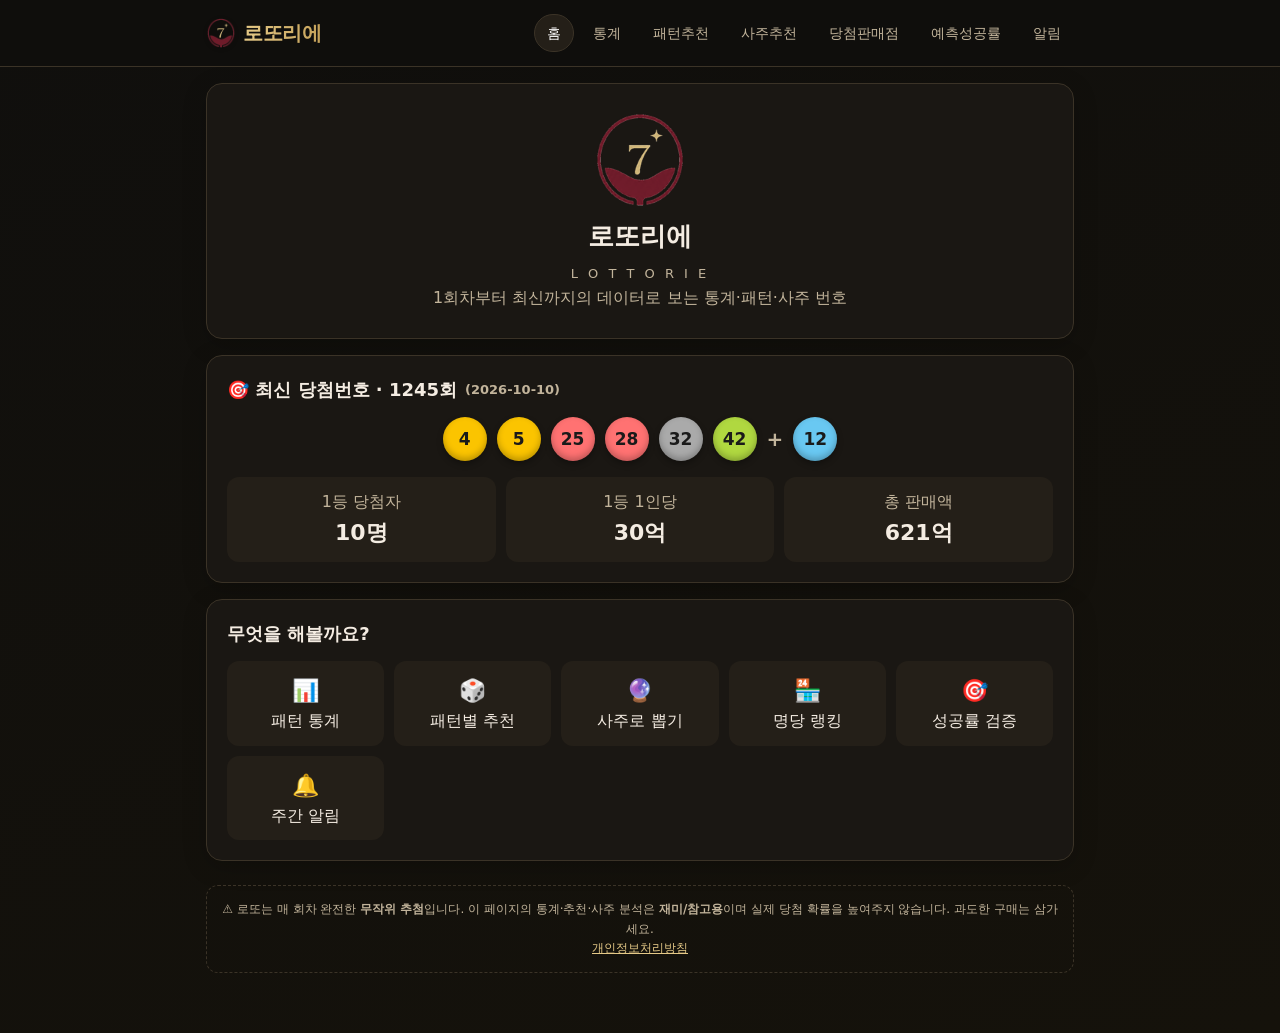
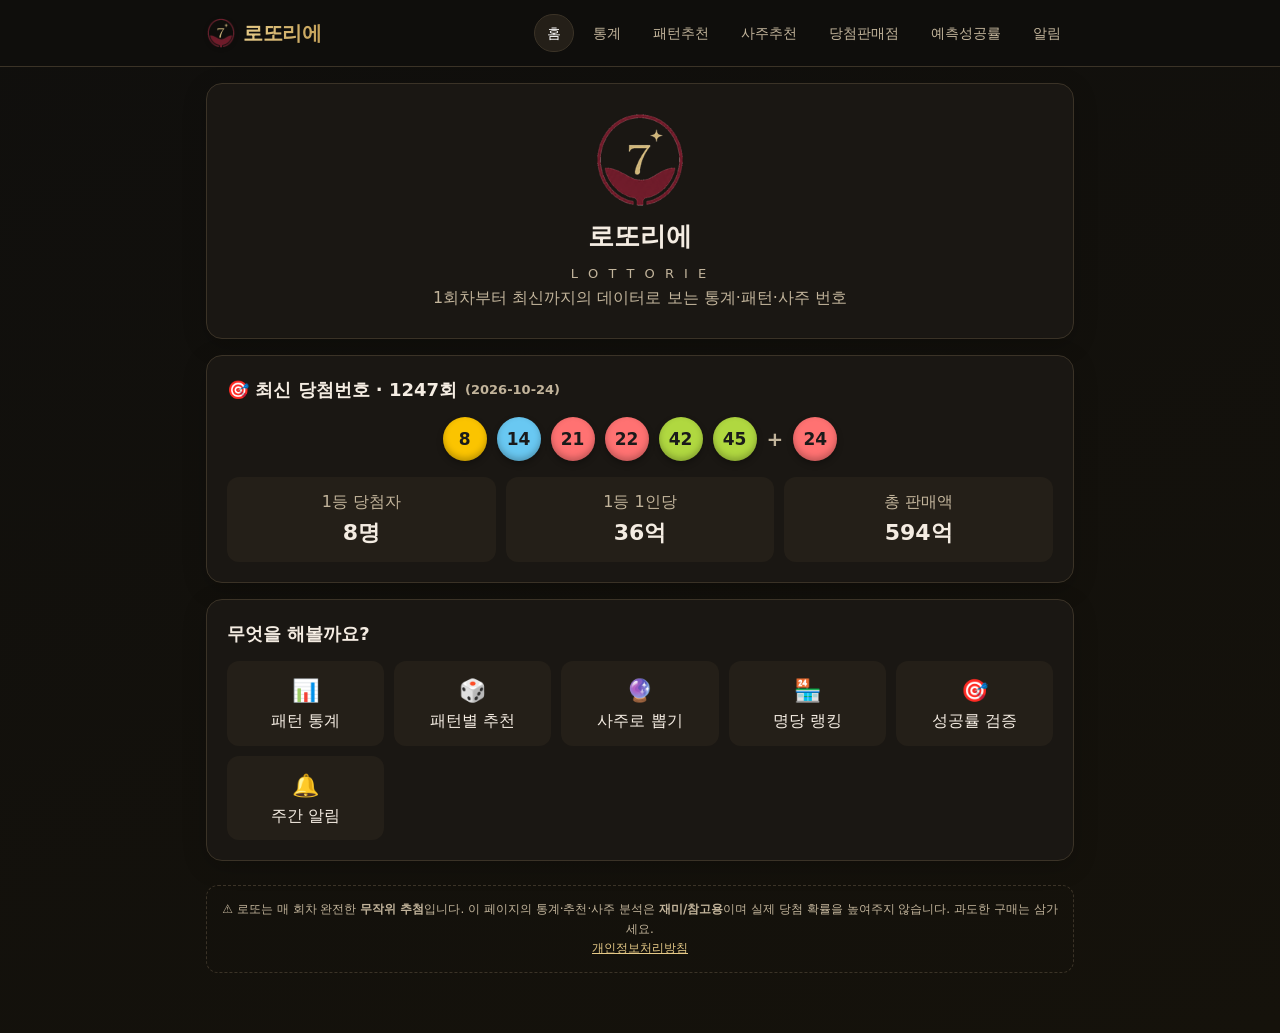
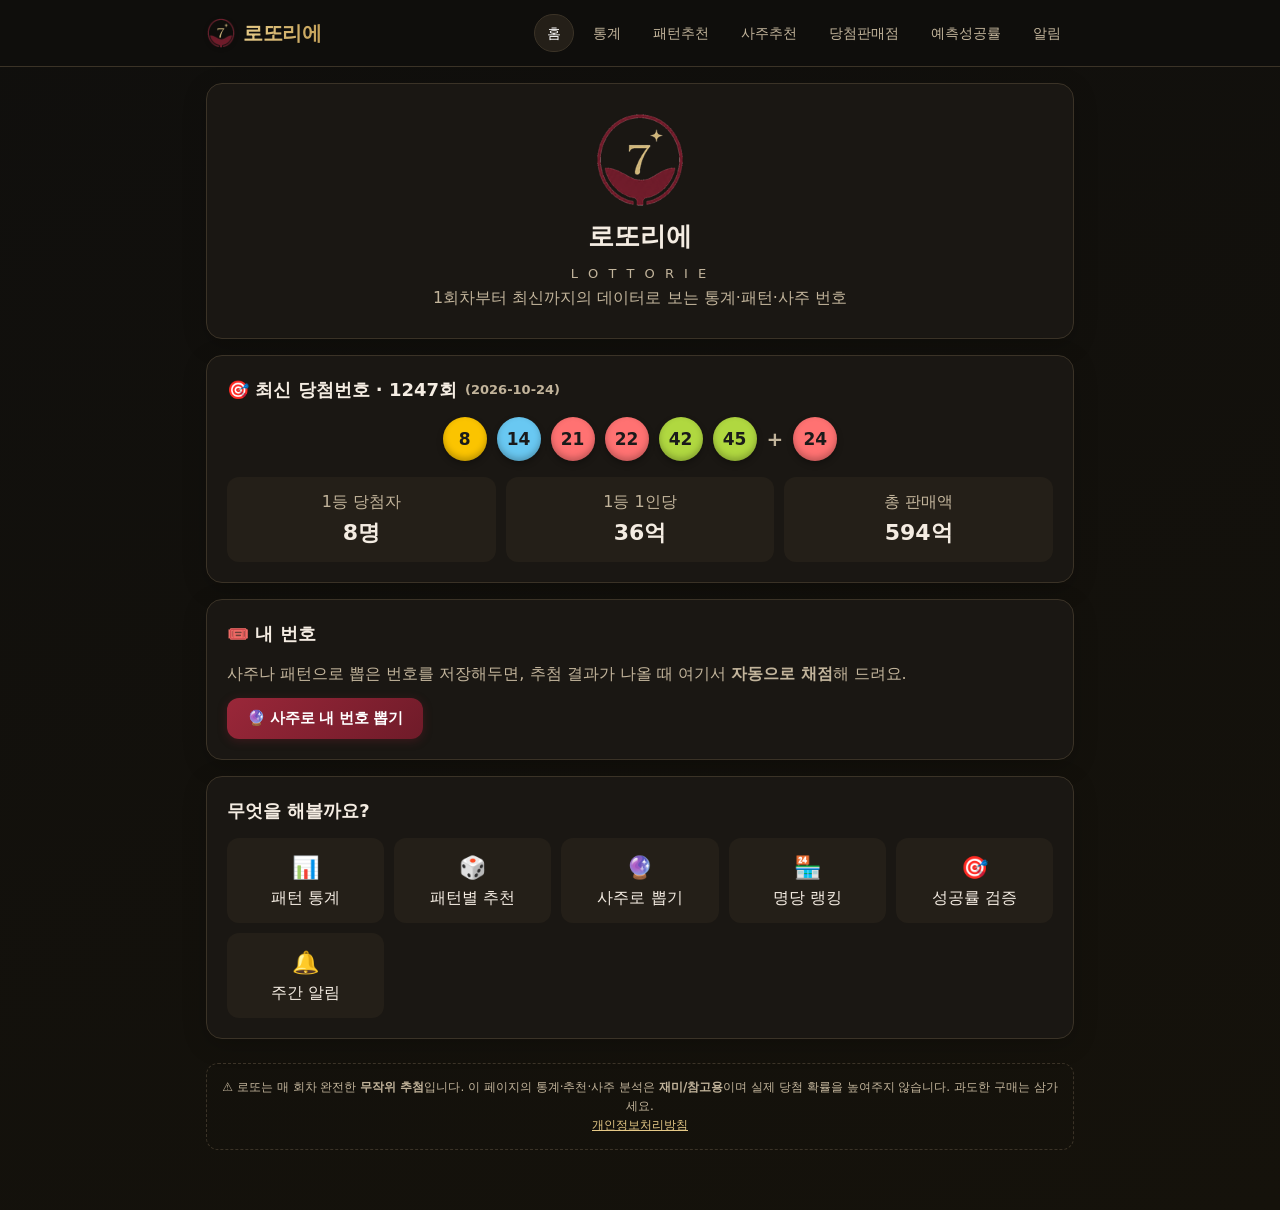
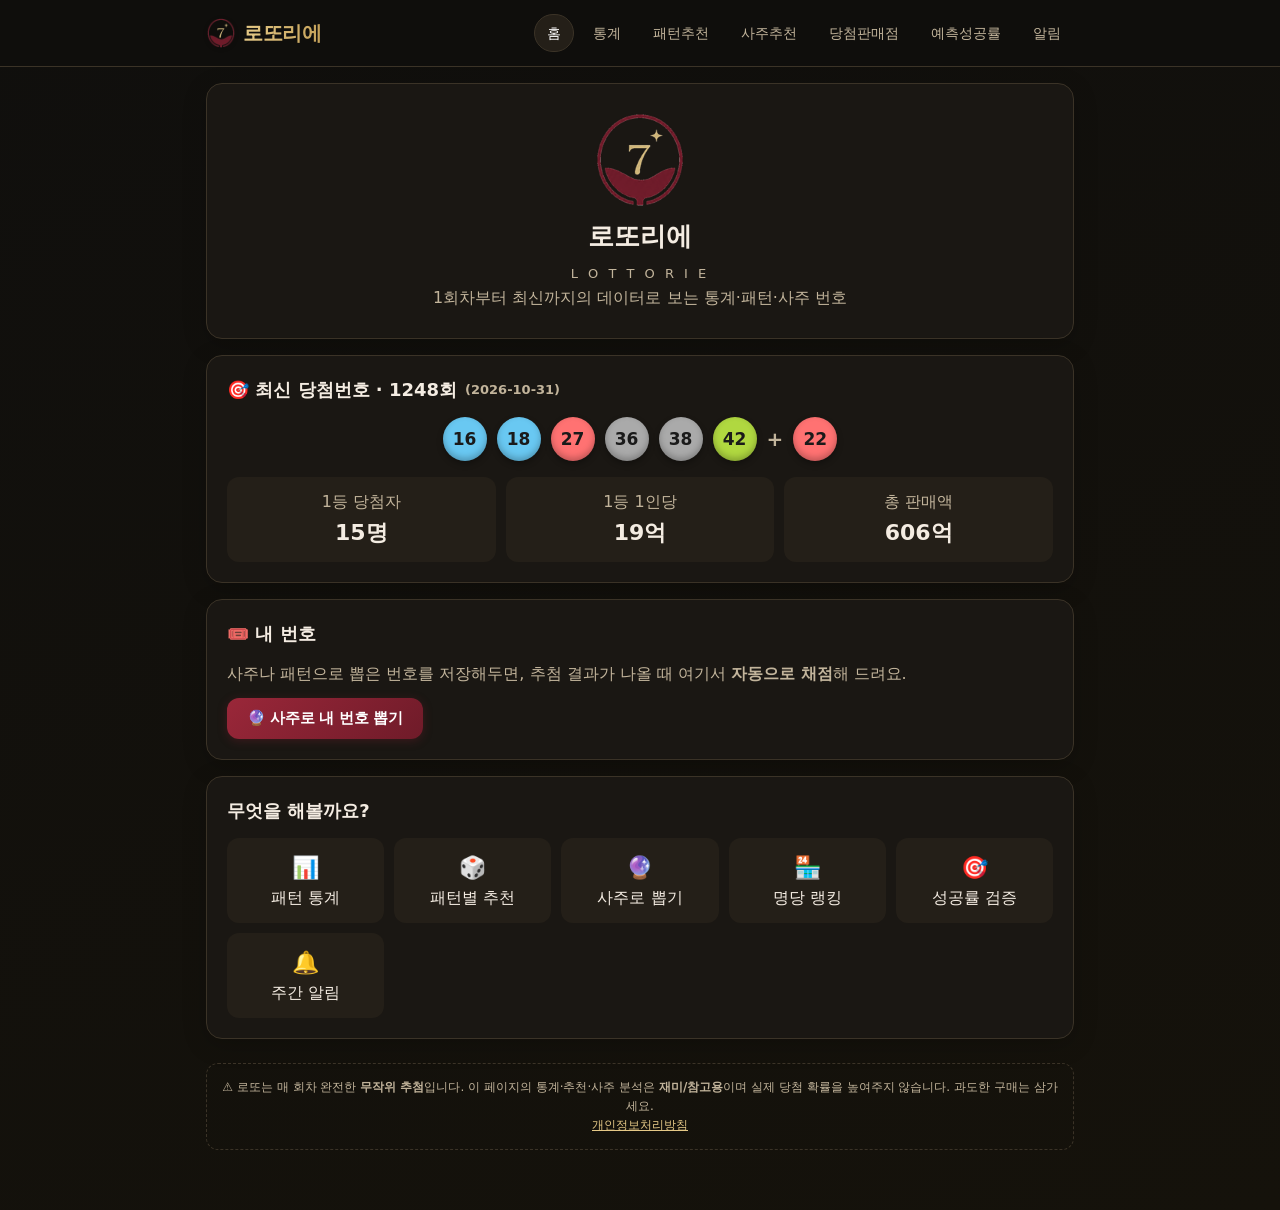
